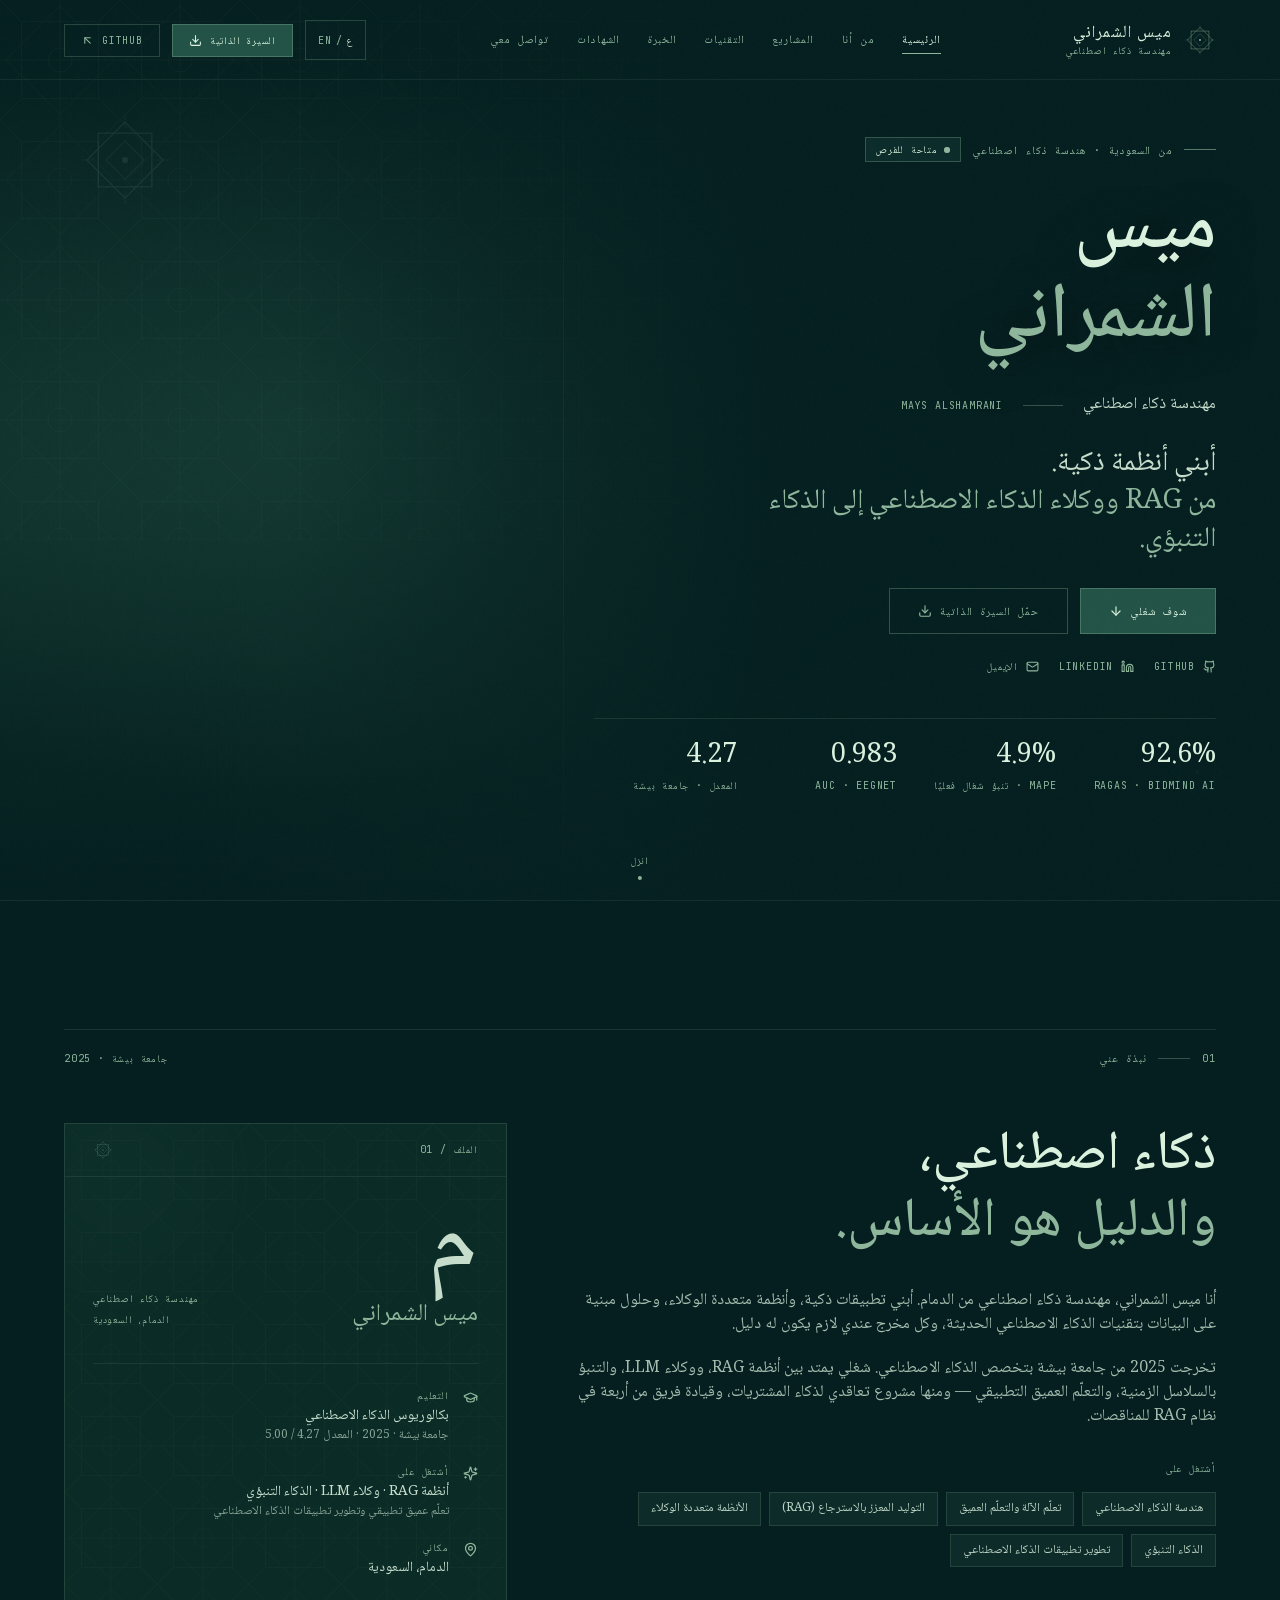
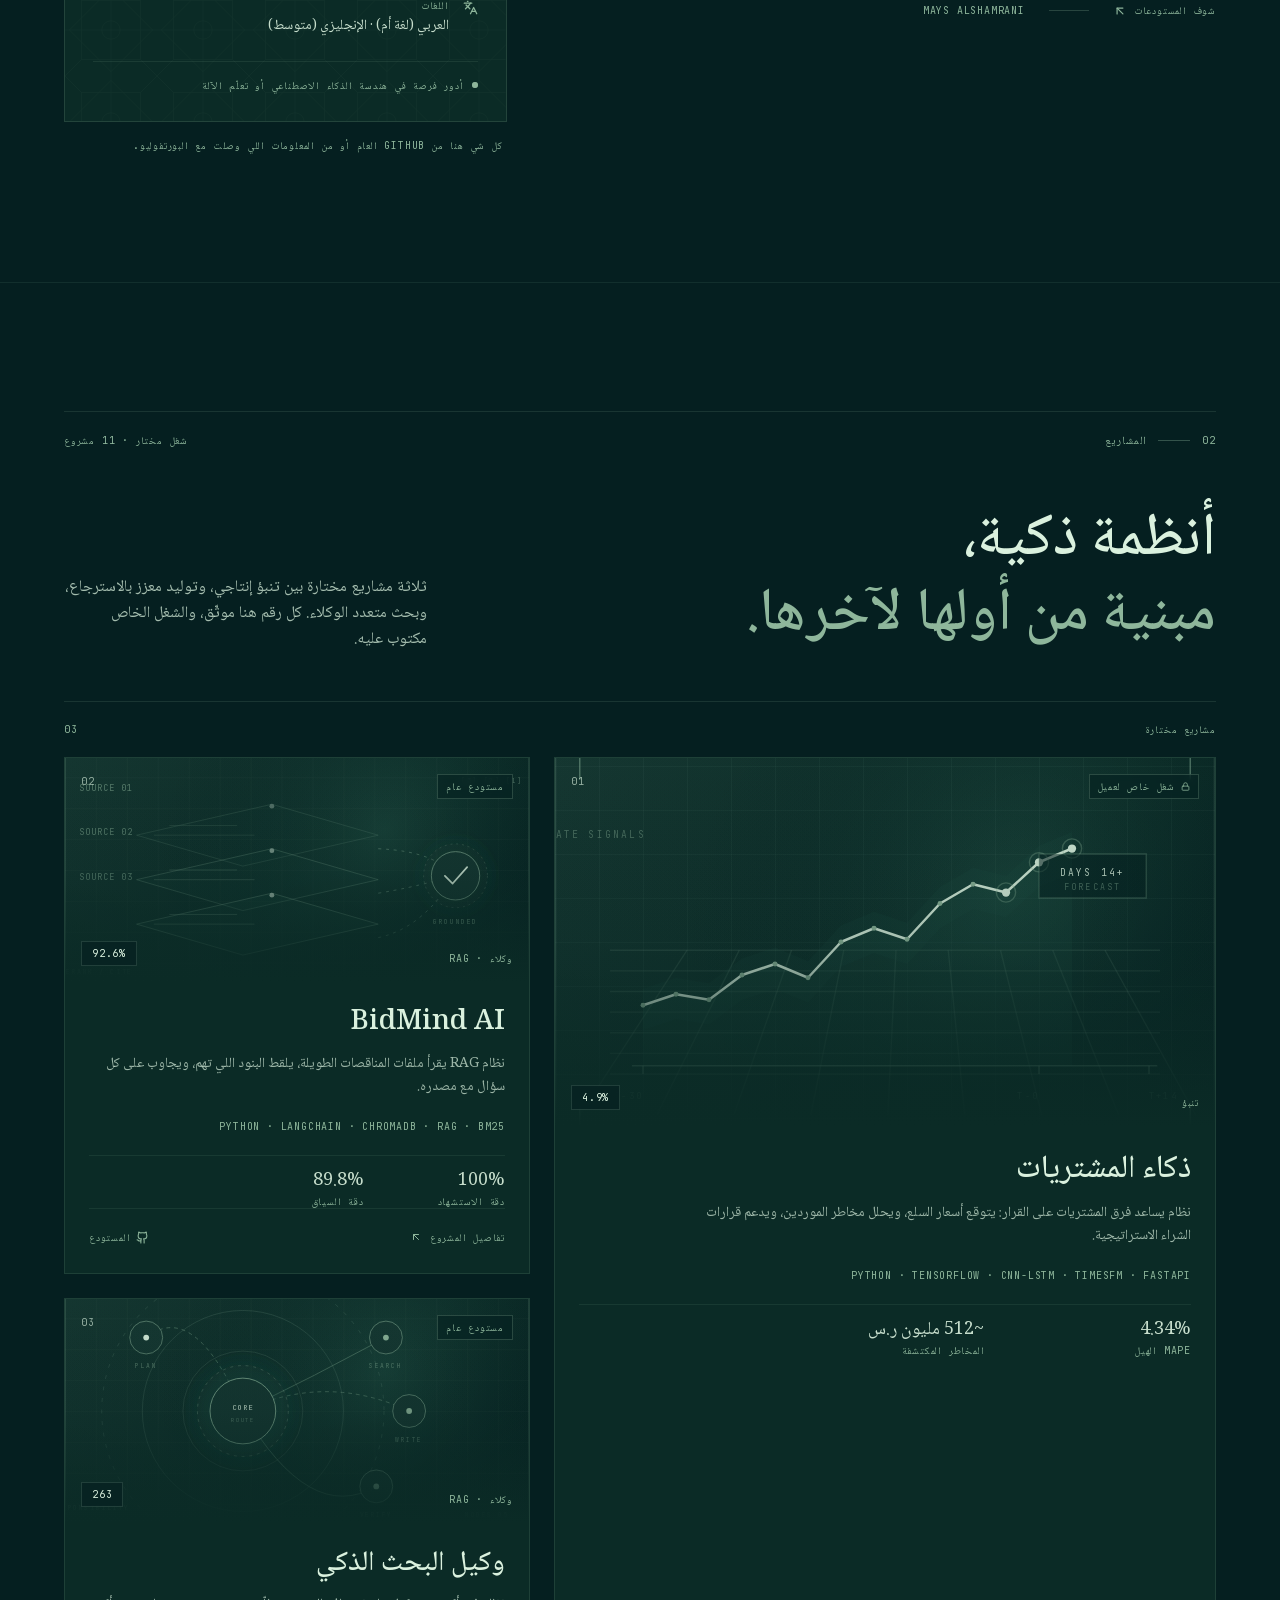
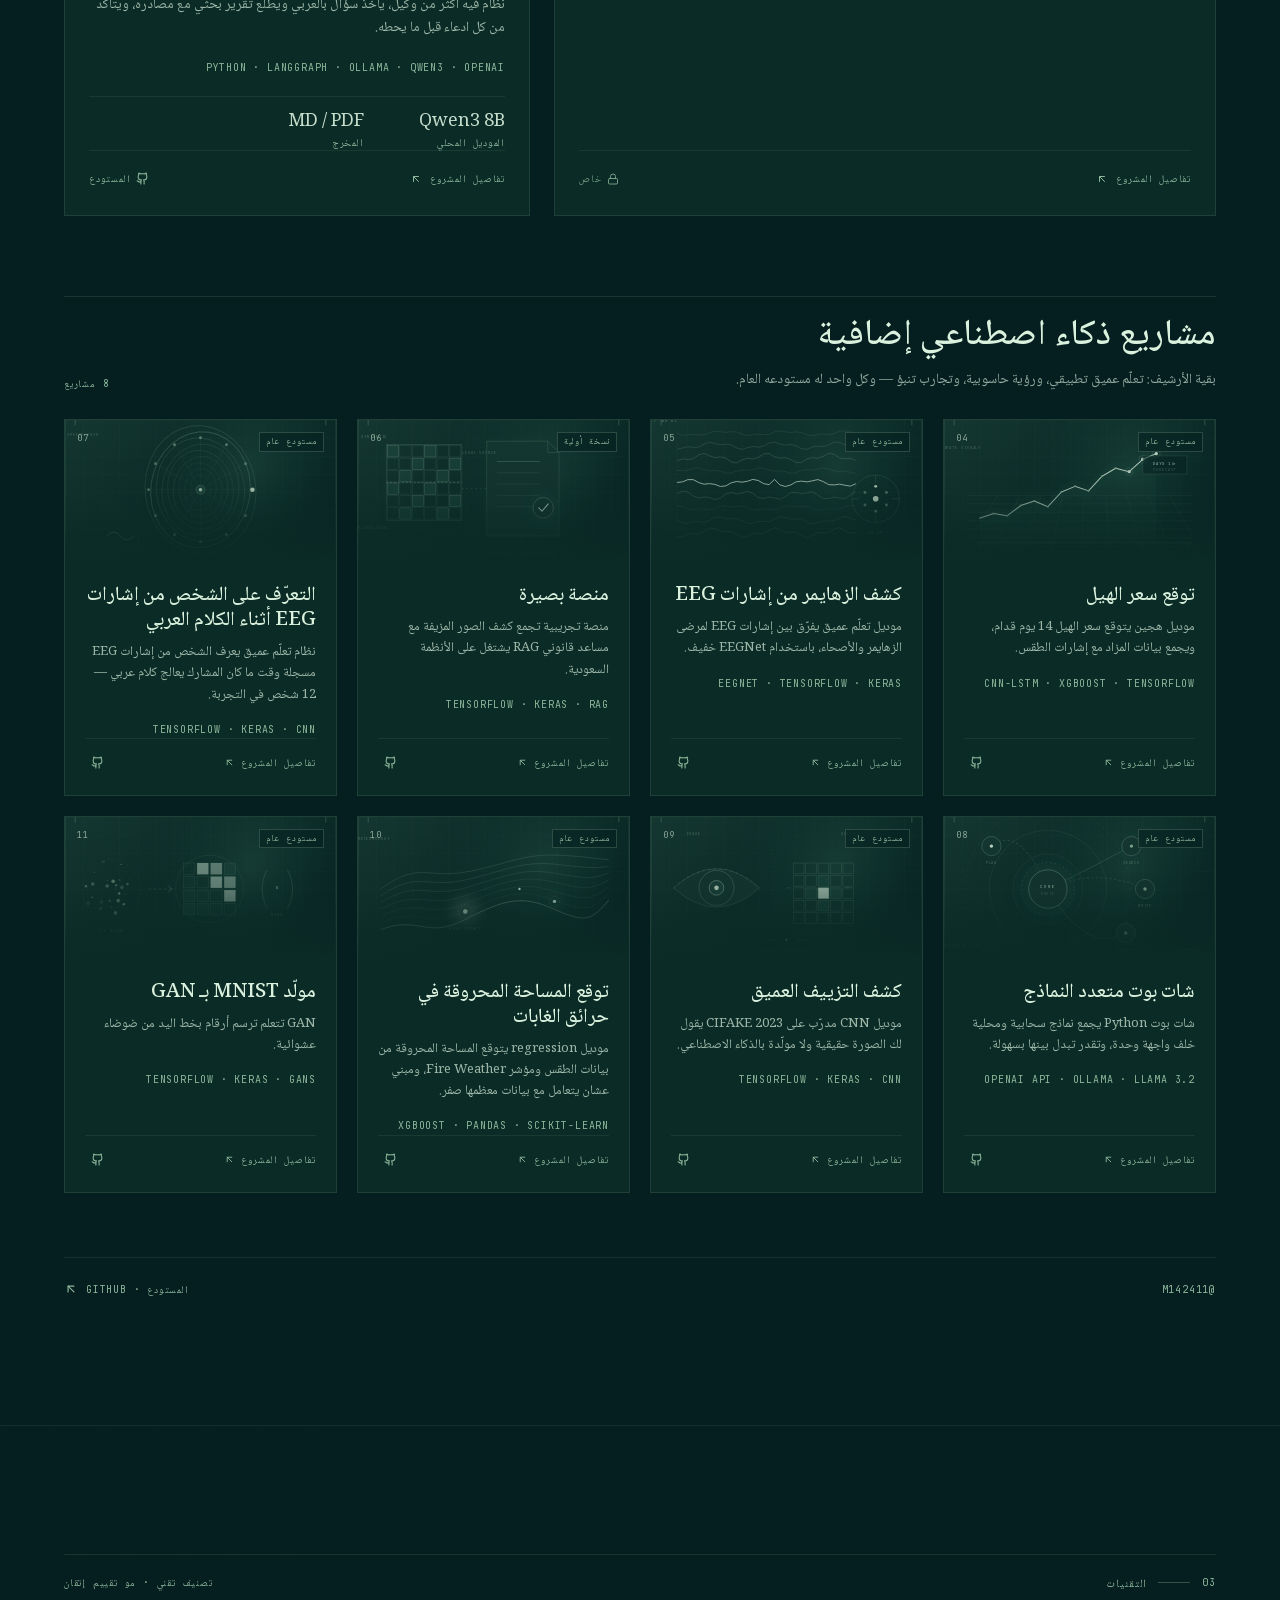
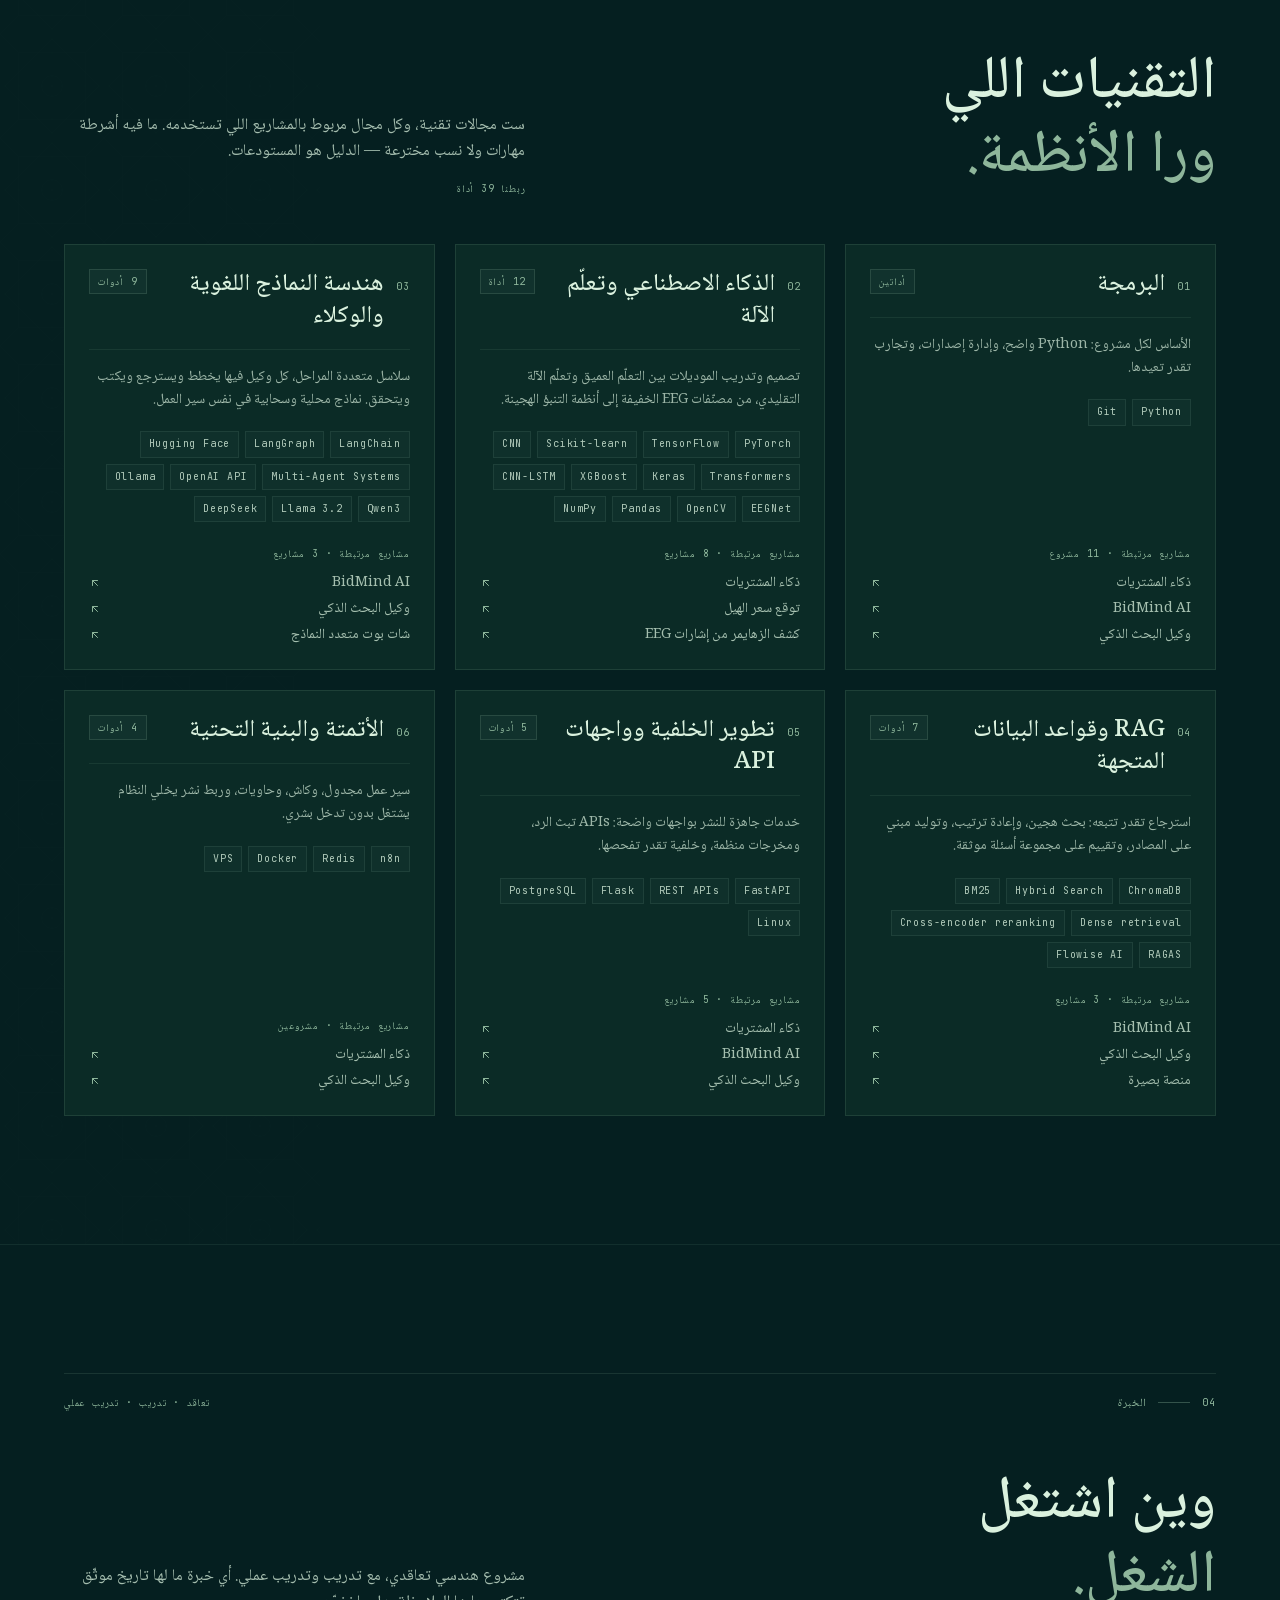
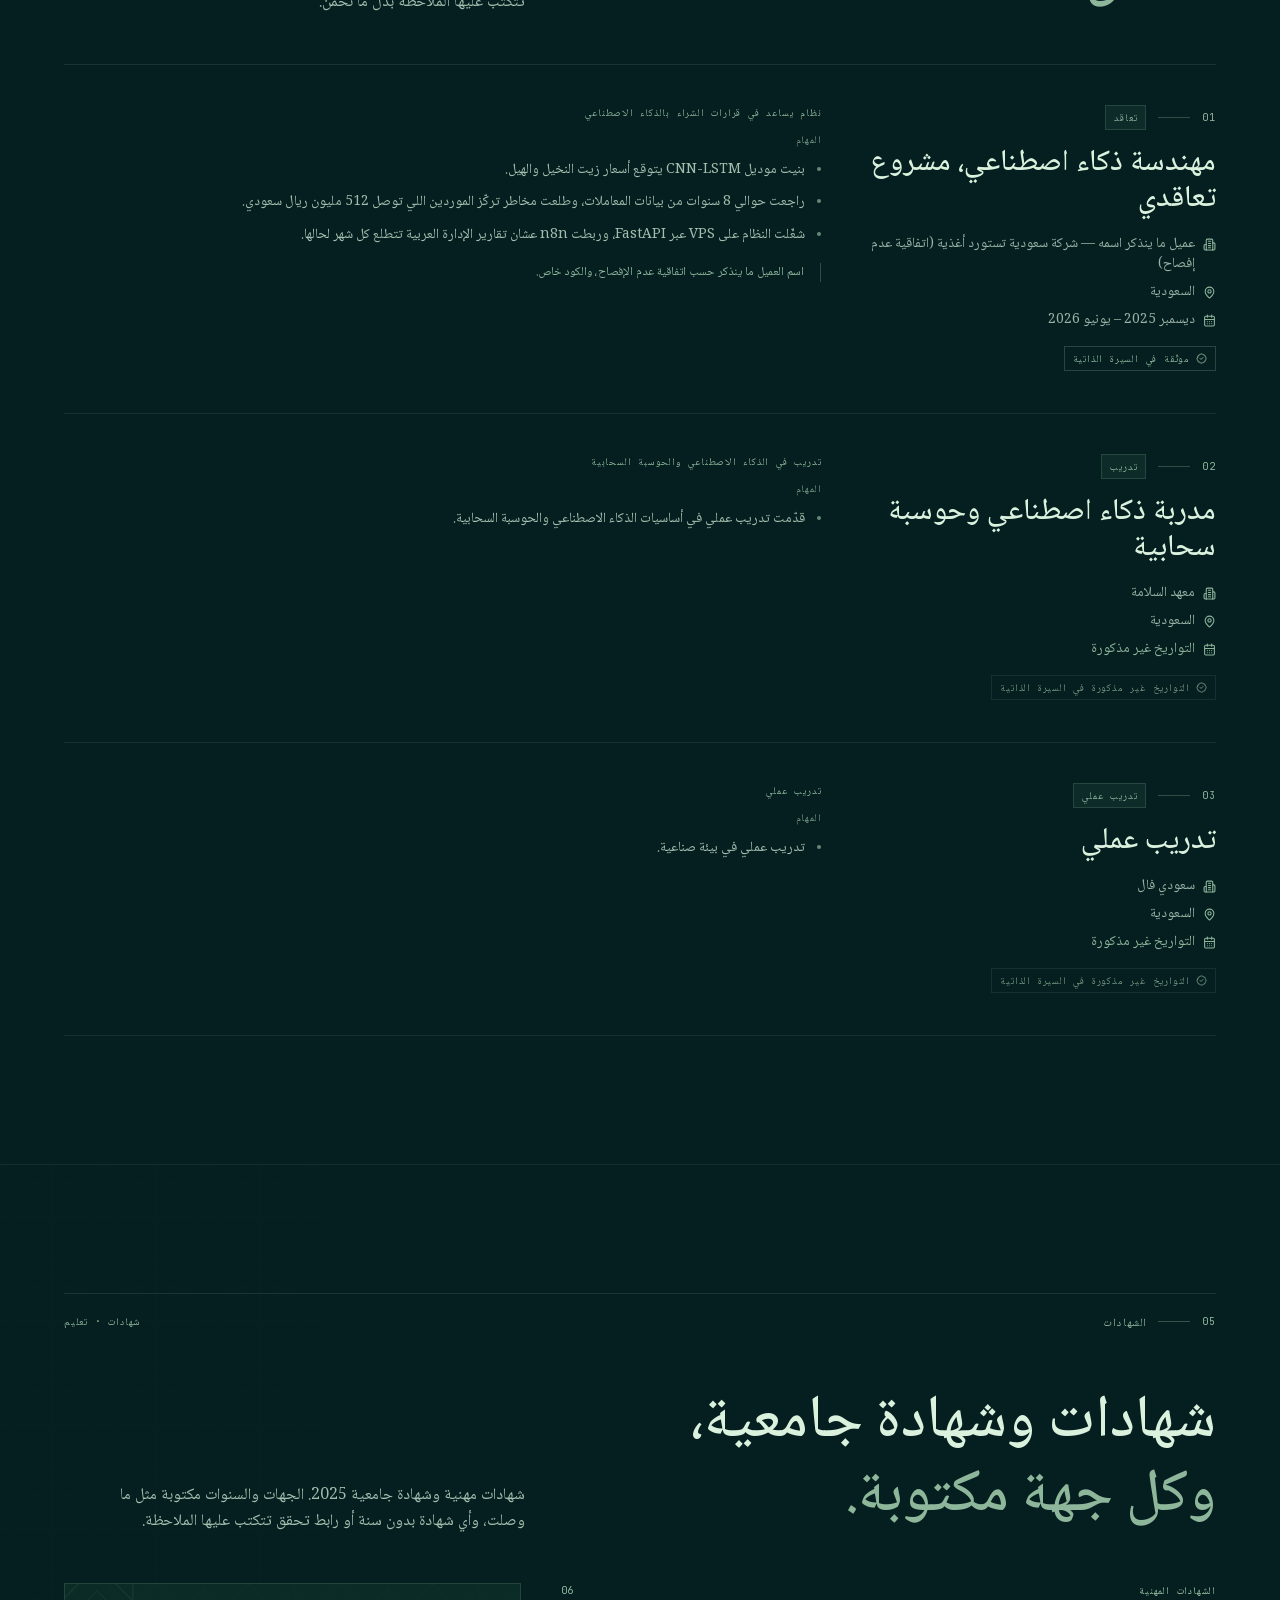
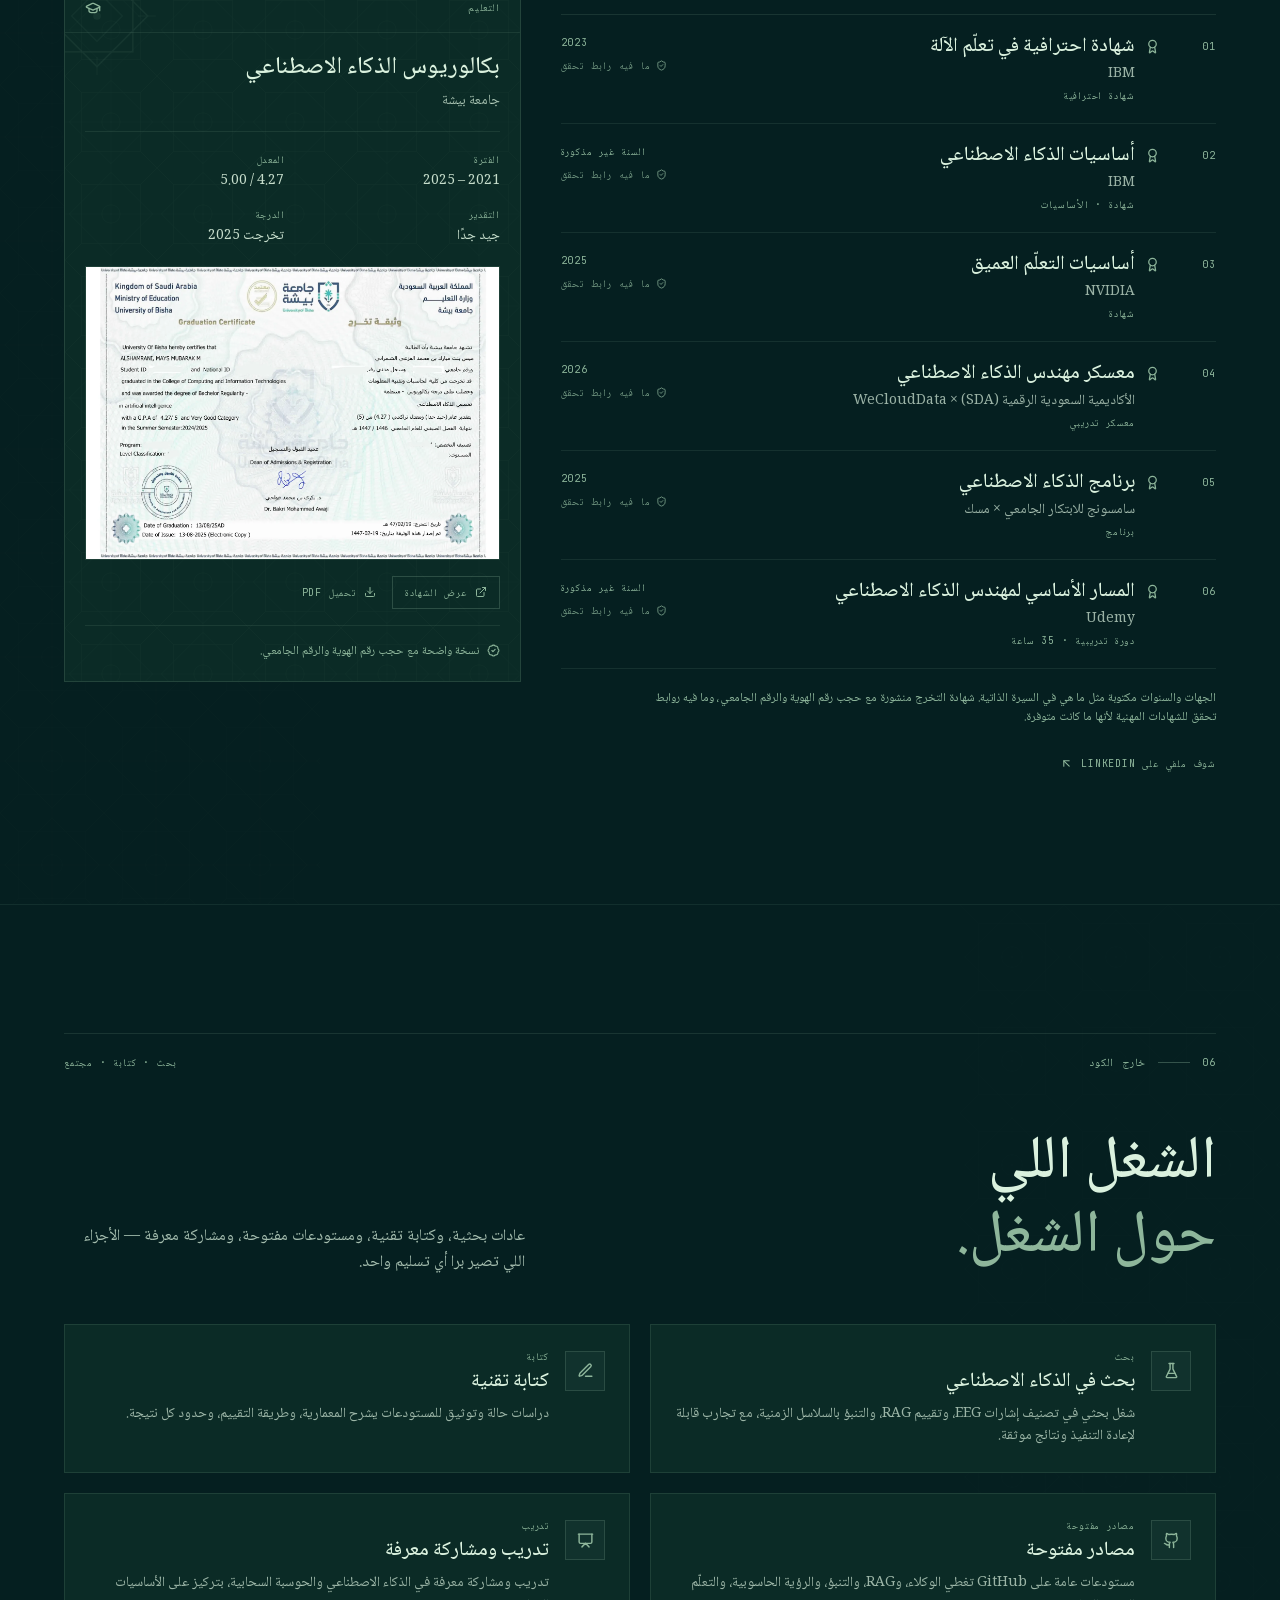
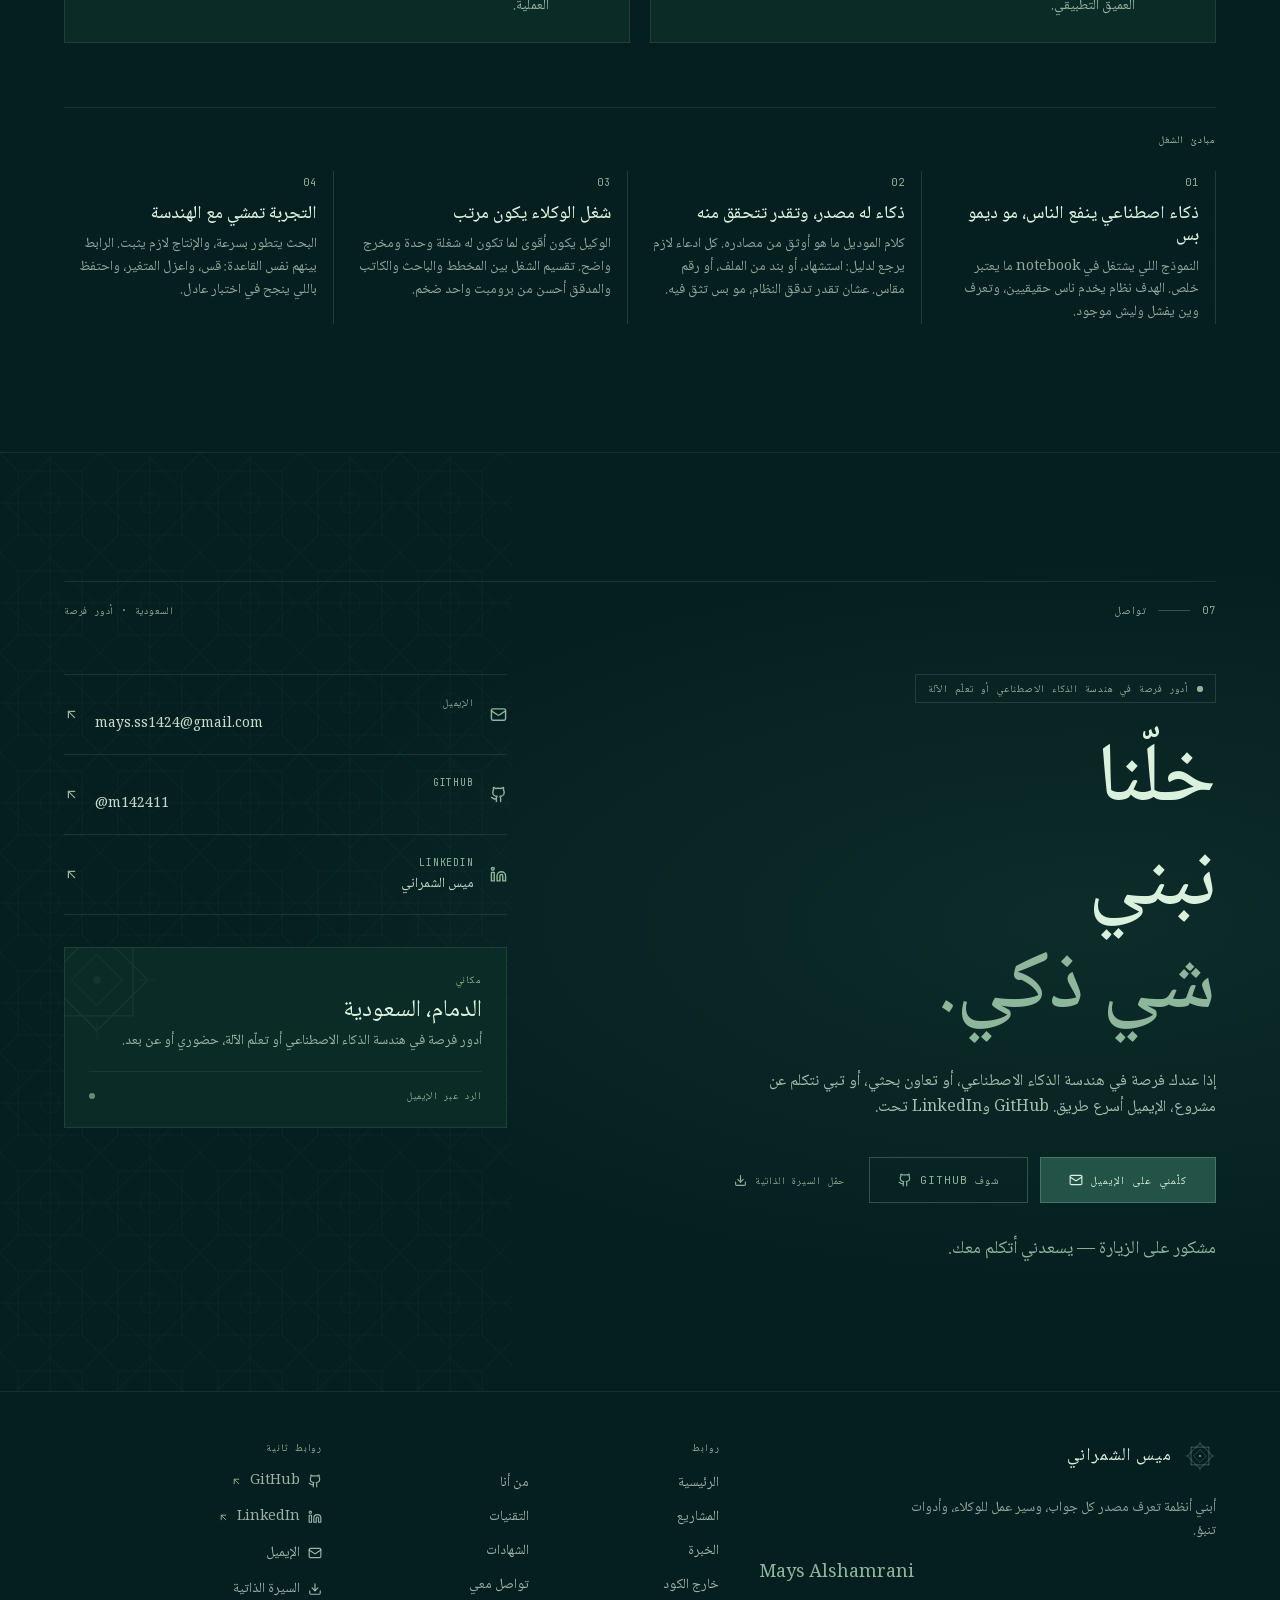
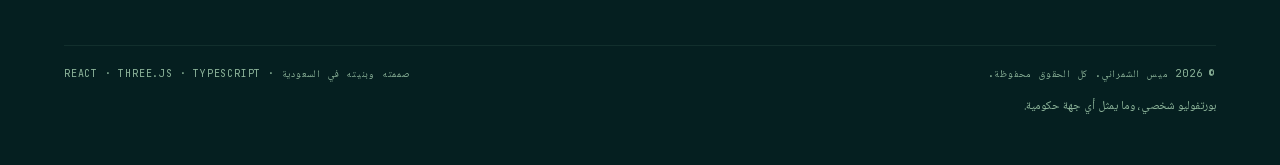
==== ar/index.html @ 4b9d4ad0 "Deploy prerendered bilingual portfolio with SEO and accessibility fixes" ====
<!doctype html>
<html lang="ar" dir="rtl">
  <head>
    <meta charset="UTF-8" />
    <meta name="viewport" content="width=device-width, initial-scale=1.0" />
    <meta name="color-scheme" content="dark" />
    <meta name="theme-color" content="#051F20" />

    <title>ميس الشمراني | مهندسة ذكاء اصطناعي</title>
    <meta
      name="description"
      content="مهندسة ذكاء اصطناعي في الدمام تبني أنظمة RAG ووكلاء LLM وأدوات تنبؤ. شوف المشاريع والدراسات والخبرة."
    />
    <meta name="author" content="ميس الشمراني" />
    <meta name="robots" content="index, follow" />

    <link rel="icon" type="image/svg+xml" href="/favicon.svg" />
    <link rel="manifest" href="/manifest.webmanifest" />
    <link rel="apple-touch-icon" href="/apple-touch-icon.png" />

    <meta property="og:type" content="website" />
    <meta property="og:site_name" content="ميس الشمراني" />
    <meta property="og:title" content="ميس الشمراني | مهندسة ذكاء اصطناعي" />
    <meta
      property="og:description"
      content="مهندسة ذكاء اصطناعي في الدمام تبني أنظمة RAG ووكلاء LLM وأدوات تنبؤ. شوف المشاريع والدراسات والخبرة."
    />
    <meta property="og:image" content="https://m142411.github.io/og-image-ar.jpg" />
    <meta property="og:image:type" content="image/jpeg" />
    <meta property="og:image:width" content="1200" />
    <meta property="og:image:height" content="630" />
    <meta
      property="og:image:alt"
      content="ميس الشمراني، مهندسة ذكاء اصطناعي — سيفان سعوديان متقاطعان ونخلة على خلفية خضراء داكنة."
    />
    <meta property="og:locale" content="ar_SA" />
    <meta property="og:locale:alternate" content="en_US" />

    <meta name="twitter:card" content="summary_large_image" />
    <meta name="twitter:title" content="ميس الشمراني | مهندسة ذكاء اصطناعي" />
    <meta
      name="twitter:description"
      content="مهندسة ذكاء اصطناعي في الدمام تبني أنظمة RAG ووكلاء LLM وأدوات تنبؤ. شوف المشاريع والدراسات والخبرة."
    />
    <meta name="twitter:image" content="https://m142411.github.io/og-image-ar.jpg" />
    <meta
      name="twitter:image:alt"
      content="ميس الشمراني، مهندسة ذكاء اصطناعي — سيفان سعوديان متقاطعان ونخلة على خلفية خضراء داكنة."
    />

    <link rel="preload" href="/fonts/noto-naskh-arabic-normal-400-arabic-b4bcd850.woff2" as="font" type="font/woff2" crossorigin />
    <link rel="preload" href="/fonts/jetbrains-mono-normal-400-latin-1cd702cd.woff2" as="font" type="font/woff2" crossorigin />
    <style data-font-faces>
/*
 * Self-hosted font subsets (Latin + Arabic) from Google Fonts.
 * Keeping the files on our origin removes a third-party connection, lets the
 * browser cache them across visits, and avoids sending visitor IPs to Google.
 */

@font-face {
  font-family: 'Cormorant Garamond';
  font-style: normal;
  font-weight: 300 700;
  font-display: swap;
  src: url('/fonts/cormorant-garamond-normal-400-latin-e99b45a2.woff2') format('woff2');
  unicode-range: U+0000-00FF, U+0131, U+0152-0153, U+02BB-02BC, U+02C6, U+02DA, U+02DC,
    U+0304, U+0308, U+0329, U+2000-206F, U+20AC, U+2122, U+2191, U+2193, U+2212, U+2215,
    U+FEFF, U+FFFD;
}

@font-face {
  font-family: 'Cormorant Garamond';
  font-style: italic;
  font-weight: 300 700;
  font-display: swap;
  src: url('/fonts/cormorant-garamond-italic-400-latin-fe99e303.woff2') format('woff2');
  unicode-range: U+0000-00FF, U+0131, U+0152-0153, U+02BB-02BC, U+02C6, U+02DA, U+02DC,
    U+0304, U+0308, U+0329, U+2000-206F, U+20AC, U+2122, U+2191, U+2193, U+2212, U+2215,
    U+FEFF, U+FFFD;
}

@font-face {
  font-family: 'Space Grotesk';
  font-style: normal;
  font-weight: 300 700;
  font-display: swap;
  src: url('/fonts/space-grotesk-normal-300-latin-a57c9413.woff2') format('woff2');
  unicode-range: U+0000-00FF, U+0131, U+0152-0153, U+02BB-02BC, U+02C6, U+02DA, U+02DC,
    U+0304, U+0308, U+0329, U+2000-206F, U+20AC, U+2122, U+2191, U+2193, U+2212, U+2215,
    U+FEFF, U+FFFD;
}

@font-face {
  font-family: 'JetBrains Mono';
  font-style: normal;
  font-weight: 400 800;
  font-display: swap;
  src: url('/fonts/jetbrains-mono-normal-400-latin-1cd702cd.woff2') format('woff2');
  unicode-range: U+0000-00FF, U+0131, U+0152-0153, U+02BB-02BC, U+02C6, U+02DA, U+02DC,
    U+0304, U+0308, U+0329, U+2000-206F, U+20AC, U+2122, U+2191, U+2193, U+2212, U+2215,
    U+FEFF, U+FFFD;
}

@font-face {
  font-family: 'Noto Naskh Arabic';
  font-style: normal;
  font-weight: 400 700;
  font-display: swap;
  src: url('/fonts/noto-naskh-arabic-normal-400-arabic-b4bcd850.woff2') format('woff2');
  unicode-range: U+0600-06FF, U+0750-077F, U+0870-0891, U+0897-08E1, U+08E3-08FF,
    U+200C-200E, U+2010-2011, U+204F, U+2E41, U+FB50-FDFF, U+FE70-FE74, U+FE76-FEFC,
    U+102E0-102FB, U+10E60-10E7E, U+10EC2-10EC7, U+10EC9-10EEE, U+10EF0-10EFF,
    U+1EE00-1EE03, U+1EE05-1EE1F, U+1EE21-1EE22, U+1EE24, U+1EE27, U+1EE29-1EE32,
    U+1EE34-1EE37, U+1EE39, U+1EE3B, U+1EE42, U+1EE47, U+1EE49, U+1EE4B, U+1EE4D-1EE4F,
    U+1EE51-1EE52, U+1EE54, U+1EE57, U+1EE59, U+1EE5B, U+1EE5D, U+1EE5F, U+1EE61-1EE62,
    U+1EE64, U+1EE67-1EE6A, U+1EE6C-1EE72, U+1EE74-1EE77, U+1EE79-1EE7C, U+1EE7E,
    U+1EE80-1EE89, U+1EE8B-1EE9B, U+1EEA1-1EEA3, U+1EEA5-1EEA9, U+1EEAB-1EEBB,
    U+1EEF0-1EEF1;
}

@font-face {
  font-family: 'Noto Naskh Arabic';
  font-style: normal;
  font-weight: 400 700;
  font-display: swap;
  src: url('/fonts/noto-naskh-arabic-normal-400-latin-3d1202eb.woff2') format('woff2');
  unicode-range: U+0000-00FF, U+0131, U+0152-0153, U+02BB-02BC, U+02C6, U+02DA, U+02DC,
    U+0304, U+0308, U+0329, U+2000-206F, U+20AC, U+2122, U+2191, U+2193, U+2212, U+2215,
    U+FEFF, U+FFFD;
}

</style>

    <script type="application/ld+json">
      {
        "@context": "https://schema.org",
        "@type": "Person",
        "@id": "https://m142411.github.io/#person",
        "name": "ميس الشمراني",
        "alternateName": "Mays Alshamrani",
        "jobTitle": "مهندسة ذكاء اصطناعي",
        "description": "مهندسة ذكاء اصطناعي تبني أنظمة ذكية تعتمد على الأدلة، ووكلاء LLM، وتطبيقات RAG، وأدوات تنبؤ بالمشتريات.",
        "email": "mailto:mays.ss1424@gmail.com",
        "url": "https://m142411.github.io/ar/",
        "sameAs": [
          "https://github.com/m142411",
          "https://www.linkedin.com/in/mays-alshamrani-885238255"
        ],
        "alumniOf": {
          "@type": "CollegeOrUniversity",
          "name": "جامعة بيشة"
        },
        "address": {
          "@type": "PostalAddress",
          "addressLocality": "الدمام",
          "addressCountry": "SA"
        },
        "knowsLanguage": ["ar", "en"],
        "knowsAbout": [
          "الذكاء الاصطناعي",
          "التوليد المعزز بالاسترجاع",
          "النماذج اللغوية الكبيرة",
          "الأنظمة متعددة الوكلاء",
          "التنبؤ بالسلاسل الزمنية",
          "التعلم العميق",
          "الرؤية الحاسوبية",
          "تحليلات المشتريات"
        ],
        "hasOccupation": {
          "@type": "Occupation",
          "name": "مهندسة ذكاء اصطناعي",
          "occupationLocation": {
            "@type": "Country",
            "name": "السعودية"
          }
        },
        "hasCredential": [
          {
            "@type": "EducationalOccupationalCredential",
            "name": "AI Engineer Bootcamp",
            "credentialCategory": "Bootcamp",
            "recognizedBy": {
              "@type": "Organization",
              "name": "Saudi Digital Academy (SDA) and WeCloudData"
            }
          },
          {
            "@type": "EducationalOccupationalCredential",
            "name": "Professional Certificate in Machine Learning",
            "credentialCategory": "Professional certificate",
            "recognizedBy": { "@type": "Organization", "name": "IBM" }
          },
          {
            "@type": "EducationalOccupationalCredential",
            "name": "AI Foundations",
            "credentialCategory": "Certificate",
            "recognizedBy": { "@type": "Organization", "name": "IBM" }
          },
          {
            "@type": "EducationalOccupationalCredential",
            "name": "Fundamentals of Deep Learning",
            "credentialCategory": "Certificate",
            "recognizedBy": { "@type": "Organization", "name": "NVIDIA" }
          },
          {
            "@type": "EducationalOccupationalCredential",
            "name": "AI Program",
            "credentialCategory": "Program",
            "recognizedBy": {
              "@type": "Organization",
              "name": "Samsung Innovation Campus and Misk"
            }
          },
          {
            "@type": "EducationalOccupationalCredential",
            "name": "AI Engineer Core Track",
            "credentialCategory": "Course",
            "recognizedBy": { "@type": "Organization", "name": "Udemy" }
          }
        ]
      }
    </script>

    <script type="application/ld+json">
      {
        "@context": "https://schema.org",
        "@graph": [
          {
            "@type": "WebSite",
            "@id": "https://m142411.github.io/#website",
            "url": "https://m142411.github.io/",
            "name": "ميس الشمراني — مهندسة ذكاء اصطناعي",
            "alternateName": "Mays Alshamrani — AI Engineer",
            "inLanguage": ["ar", "en"],
            "author": { "@id": "https://m142411.github.io/#person" }
          },
          {
            "@type": "ProfilePage",
            "@id": "https://m142411.github.io/ar/#profile",
            "url": "https://m142411.github.io/ar/",
            "name": "ميس الشمراني | مهندسة ذكاء اصطناعي",
            "inLanguage": "ar",
            "isPartOf": { "@id": "https://m142411.github.io/#website" },
            "mainEntity": { "@id": "https://m142411.github.io/#person" }
          }
        ]
      }
    </script>
    <script type="module" crossorigin src="/assets/main-h6Z5b1Ta.js"></script>
    <style data-main-css>
*,:before,:after{--tw-border-spacing-x: 0;--tw-border-spacing-y: 0;--tw-translate-x: 0;--tw-translate-y: 0;--tw-rotate: 0;--tw-skew-x: 0;--tw-skew-y: 0;--tw-scale-x: 1;--tw-scale-y: 1;--tw-pan-x: ;--tw-pan-y: ;--tw-pinch-zoom: ;--tw-scroll-snap-strictness: proximity;--tw-gradient-from-position: ;--tw-gradient-via-position: ;--tw-gradient-to-position: ;--tw-ordinal: ;--tw-slashed-zero: ;--tw-numeric-figure: ;--tw-numeric-spacing: ;--tw-numeric-fraction: ;--tw-ring-inset: ;--tw-ring-offset-width: 0px;--tw-ring-offset-color: #fff;--tw-ring-color: rgb(59 130 246 / .5);--tw-ring-offset-shadow: 0 0 #0000;--tw-ring-shadow: 0 0 #0000;--tw-shadow: 0 0 #0000;--tw-shadow-colored: 0 0 #0000;--tw-blur: ;--tw-brightness: ;--tw-contrast: ;--tw-grayscale: ;--tw-hue-rotate: ;--tw-invert: ;--tw-saturate: ;--tw-sepia: ;--tw-drop-shadow: ;--tw-backdrop-blur: ;--tw-backdrop-brightness: ;--tw-backdrop-contrast: ;--tw-backdrop-grayscale: ;--tw-backdrop-hue-rotate: ;--tw-backdrop-invert: ;--tw-backdrop-opacity: ;--tw-backdrop-saturate: ;--tw-backdrop-sepia: ;--tw-contain-size: ;--tw-contain-layout: ;--tw-contain-paint: ;--tw-contain-style: }::backdrop{--tw-border-spacing-x: 0;--tw-border-spacing-y: 0;--tw-translate-x: 0;--tw-translate-y: 0;--tw-rotate: 0;--tw-skew-x: 0;--tw-skew-y: 0;--tw-scale-x: 1;--tw-scale-y: 1;--tw-pan-x: ;--tw-pan-y: ;--tw-pinch-zoom: ;--tw-scroll-snap-strictness: proximity;--tw-gradient-from-position: ;--tw-gradient-via-position: ;--tw-gradient-to-position: ;--tw-ordinal: ;--tw-slashed-zero: ;--tw-numeric-figure: ;--tw-numeric-spacing: ;--tw-numeric-fraction: ;--tw-ring-inset: ;--tw-ring-offset-width: 0px;--tw-ring-offset-color: #fff;--tw-ring-color: rgb(59 130 246 / .5);--tw-ring-offset-shadow: 0 0 #0000;--tw-ring-shadow: 0 0 #0000;--tw-shadow: 0 0 #0000;--tw-shadow-colored: 0 0 #0000;--tw-blur: ;--tw-brightness: ;--tw-contrast: ;--tw-grayscale: ;--tw-hue-rotate: ;--tw-invert: ;--tw-saturate: ;--tw-sepia: ;--tw-drop-shadow: ;--tw-backdrop-blur: ;--tw-backdrop-brightness: ;--tw-backdrop-contrast: ;--tw-backdrop-grayscale: ;--tw-backdrop-hue-rotate: ;--tw-backdrop-invert: ;--tw-backdrop-opacity: ;--tw-backdrop-saturate: ;--tw-backdrop-sepia: ;--tw-contain-size: ;--tw-contain-layout: ;--tw-contain-paint: ;--tw-contain-style: }*,:before,:after{box-sizing:border-box;border-width:0;border-style:solid;border-color:#e5e7eb}:before,:after{--tw-content: ""}html,:host{line-height:1.5;-webkit-text-size-adjust:100%;-moz-tab-size:4;-o-tab-size:4;tab-size:4;font-family:Space Grotesk,system-ui,sans-serif;font-feature-settings:normal;font-variation-settings:normal;-webkit-tap-highlight-color:transparent}body{margin:0;line-height:inherit}hr{height:0;color:inherit;border-top-width:1px}abbr:where([title]){-webkit-text-decoration:underline dotted;text-decoration:underline dotted}h1,h2,h3,h4,h5,h6{font-size:inherit;font-weight:inherit}a{color:inherit;text-decoration:inherit}b,strong{font-weight:bolder}code,kbd,samp,pre{font-family:JetBrains Mono,monospace;font-feature-settings:normal;font-variation-settings:normal;font-size:1em}small{font-size:80%}sub,sup{font-size:75%;line-height:0;position:relative;vertical-align:baseline}sub{bottom:-.25em}sup{top:-.5em}table{text-indent:0;border-color:inherit;border-collapse:collapse}button,input,optgroup,select,textarea{font-family:inherit;font-feature-settings:inherit;font-variation-settings:inherit;font-size:100%;font-weight:inherit;line-height:inherit;letter-spacing:inherit;color:inherit;margin:0;padding:0}button,select{text-transform:none}button,input:where([type=button]),input:where([type=reset]),input:where([type=submit]){-webkit-appearance:button;background-color:transparent;background-image:none}:-moz-focusring{outline:auto}:-moz-ui-invalid{box-shadow:none}progress{vertical-align:baseline}::-webkit-inner-spin-button,::-webkit-outer-spin-button{height:auto}[type=search]{-webkit-appearance:textfield;outline-offset:-2px}::-webkit-search-decoration{-webkit-appearance:none}::-webkit-file-upload-button{-webkit-appearance:button;font:inherit}summary{display:list-item}blockquote,dl,dd,h1,h2,h3,h4,h5,h6,hr,figure,p,pre{margin:0}fieldset{margin:0;padding:0}legend{padding:0}ol,ul,menu{list-style:none;margin:0;padding:0}dialog{padding:0}textarea{resize:vertical}input::-moz-placeholder,textarea::-moz-placeholder{opacity:1;color:#9ca3af}input::placeholder,textarea::placeholder{opacity:1;color:#9ca3af}button,[role=button]{cursor:pointer}:disabled{cursor:default}img,svg,video,canvas,audio,iframe,embed,object{display:block;vertical-align:middle}img,video{max-width:100%;height:auto}[hidden]:where(:not([hidden=until-found])){display:none}:root{--forest-deep: #051f20;--forest-dark: #0b2b26;--forest-mid: #163832;--forest-emerald: #235347;--forest-sage: #8eb69b;--forest-mint: #daf1de;color-scheme:dark}html{scroll-behavior:smooth;scroll-padding-top:6rem;-webkit-text-size-adjust:100%}body{--tw-bg-opacity: 1;background-color:rgb(5 31 32 / var(--tw-bg-opacity, 1));--tw-text-opacity: 1;color:rgb(218 241 222 / var(--tw-text-opacity, 1));-webkit-font-smoothing:antialiased;-moz-osx-font-smoothing:grayscale;font-family:Space Grotesk,system-ui,sans-serif;font-feature-settings:"ss01" 1,"ss02" 1;overflow-x:hidden}h1,h2,h3,h4{font-family:Cormorant Garamond,Times New Roman,serif;font-weight:500}::-moz-selection{background-color:#235347;color:#daf1de}::selection{background-color:#235347;color:#daf1de}:focus-visible{outline:2px solid #8eb69b;outline-offset:4px}[dir=rtl] body{font-family:Noto Naskh Arabic,Space Grotesk,system-ui,sans-serif}[dir=rtl] .font-display{font-family:Noto Naskh Arabic,Cormorant Garamond,serif}[dir=rtl] h1,[dir=rtl] h2,[dir=rtl] h3,[dir=rtl] h4,[dir=rtl] p,[dir=rtl] li,[dir=rtl] a,[dir=rtl] button,[dir=rtl] dt,[dir=rtl] dd{letter-spacing:normal}[dir=rtl] .font-mono,[dir=rtl] .eyebrow{font-family:JetBrains Mono,Noto Naskh Arabic,monospace;letter-spacing:.08em}[dir=rtl] .btn-primary,[dir=rtl] .btn-ghost,[dir=rtl] .nav-link{font-family:JetBrains Mono,Noto Naskh Arabic,monospace}[dir=rtl] .italic{font-style:normal}[dir=rtl] .hero-name{font-size:clamp(3.2rem,6.1vw,6rem);line-height:1.14;letter-spacing:-.01em}[dir=rtl] h1,[dir=rtl] h2{line-height:1.24}::-webkit-scrollbar{width:10px;height:10px}::-webkit-scrollbar-track{background:#051f20}::-webkit-scrollbar-thumb{background:#235347;border:2px solid #051f20}::-webkit-scrollbar-thumb:hover{background:#235347;box-shadow:inset 0 0 0 20px #daf1de1a}.container{width:100%}@media(min-width:640px){.container{max-width:640px}}@media(min-width:768px){.container{max-width:768px}}@media(min-width:1024px){.container{max-width:1024px}}@media(min-width:1280px){.container{max-width:1280px}}@media(min-width:1536px){.container{max-width:1536px}}.container-shell{margin-left:auto;margin-right:auto;width:100%;max-width:1500px;padding-left:1.5rem;padding-right:1.5rem}@media(min-width:768px){.container-shell{padding-left:2.5rem;padding-right:2.5rem}}@media(min-width:1024px){.container-shell{padding-left:4rem;padding-right:4rem}}[dir=rtl] .eyebrow{font-family:JetBrains Mono,Noto Naskh Arabic,monospace;letter-spacing:.08em}.eyebrow{font-family:JetBrains Mono,monospace;font-size:10px;text-transform:uppercase;letter-spacing:.34em;--tw-text-opacity: 1;color:rgb(142 182 155 / var(--tw-text-opacity, 1))}@media(min-width:768px){.eyebrow{font-size:11px}}[dir=rtl] .btn-primary{font-family:JetBrains Mono,Noto Naskh Arabic,monospace;letter-spacing:.08em}.btn-primary{position:relative;display:inline-flex;align-items:center;justify-content:center;gap:.5rem;overflow:hidden;--tw-bg-opacity: 1;background-color:rgb(35 83 71 / var(--tw-bg-opacity, 1));padding:.875rem 1.75rem;font-family:JetBrains Mono,monospace;font-size:11px;text-transform:uppercase;letter-spacing:.22em;--tw-text-opacity: 1;color:rgb(218 241 222 / var(--tw-text-opacity, 1));transition-property:color,background-color,border-color,text-decoration-color,fill,stroke;transition-timing-function:cubic-bezier(.4,0,.2,1);transition-duration:.5s;border:1px solid rgba(142,182,155,.35)}.btn-primary:before{content:"";position:absolute;inset:0;background:linear-gradient(120deg,transparent 0%,rgba(218,241,222,.16) 45%,transparent 70%);transform:translate(-120%);transition:transform .9s cubic-bezier(.22,1,.36,1)}.btn-primary:hover:before{transform:translate(120%)}.btn-primary:hover{background:#235347;box-shadow:inset 0 0 0 100px #daf1de12}[dir=rtl] .btn-ghost{font-family:JetBrains Mono,Noto Naskh Arabic,monospace;letter-spacing:.08em}.btn-ghost{display:inline-flex;align-items:center;justify-content:center;gap:.5rem;padding:.875rem 1.75rem;font-family:JetBrains Mono,monospace;font-size:11px;text-transform:uppercase;letter-spacing:.22em;--tw-text-opacity: 1;color:rgb(142 182 155 / var(--tw-text-opacity, 1));transition-property:all;transition-timing-function:cubic-bezier(.4,0,.2,1);transition-duration:.5s;border:1px solid rgba(142,182,155,.32)}.btn-ghost:hover{background:#8eb69b14;color:#daf1de;border-color:#8eb69b99}.hero-atmosphere{background:radial-gradient(ellipse at 76% 48%,rgba(35,83,71,.42) 0%,transparent 55%),radial-gradient(ellipse at 18% 82%,rgba(22,56,50,.36) 0%,transparent 58%),linear-gradient(180deg,#051f20,#0b2b26 56%,#051f20)}[dir=rtl] .hero-atmosphere{background:radial-gradient(ellipse at 24% 48%,rgba(35,83,71,.42) 0%,transparent 55%),radial-gradient(ellipse at 82% 82%,rgba(22,56,50,.36) 0%,transparent 58%),linear-gradient(180deg,#051f20,#0b2b26 56%,#051f20)}.hero-veil-mobile{background:radial-gradient(ellipse at 50% 62%,#051f2033,#051f20b8 48%,#051f20f7)}.hero-veil-desktop{background:linear-gradient(to right,#051f20 0%,rgba(5,31,32,.96) 40%,rgba(5,31,32,.58) 58%,rgba(5,31,32,.08) 78%,transparent 100%)}[dir=rtl] .hero-veil-desktop{background:linear-gradient(to left,#051f20 0%,rgba(5,31,32,.96) 40%,rgba(5,31,32,.58) 58%,rgba(5,31,32,.08) 78%,transparent 100%)}.contact-atmosphere{background:radial-gradient(ellipse at 15% 50%,rgba(35,83,71,.35) 0%,transparent 55%)}[dir=rtl] .contact-atmosphere{background:radial-gradient(ellipse at 85% 50%,rgba(35,83,71,.35) 0%,transparent 55%)}.card-spotlight{position:relative}.card-spotlight:after{content:"";position:absolute;inset:0;pointer-events:none;opacity:0;transition:opacity .5s ease;background:radial-gradient(420px circle at var(--spot-x, 50%) var(--spot-y, 50%),rgba(142,182,155,.14),transparent 62%)}.card-spotlight:hover:after,.card-spotlight:focus-within:after{opacity:1}.link-line{background-image:linear-gradient(currentColor,currentColor);background-position:0 100%;background-repeat:no-repeat;background-size:0% 1px;transition:background-size .45s cubic-bezier(.22,1,.36,1)}.link-line:hover,.link-line:focus-visible{background-size:100% 1px}[dir=rtl] .link-line{background-position:100% 100%}.cover-scan{position:absolute;inset:0;pointer-events:none;overflow:hidden}.cover-scan:before{content:"";position:absolute;left:0;right:0;top:-40%;height:38%;background:linear-gradient(to bottom,transparent,rgba(218,241,222,.12),transparent);transition:transform 1.1s cubic-bezier(.22,1,.36,1)}.group:hover .cover-scan:before{transform:translateY(420%)}[dir=rtl] .nav-link{font-family:JetBrains Mono,Noto Naskh Arabic,monospace;letter-spacing:.08em}.nav-link{position:relative;padding-top:.5rem;padding-bottom:.5rem;font-family:JetBrains Mono,monospace;font-size:11px;text-transform:uppercase;letter-spacing:.2em;--tw-text-opacity: 1;color:rgb(142 182 155 / var(--tw-text-opacity, 1));transition-property:color,background-color,border-color,text-decoration-color,fill,stroke;transition-timing-function:cubic-bezier(.4,0,.2,1);transition-duration:.3s}.nav-link:hover{--tw-text-opacity: 1;color:rgb(218 241 222 / var(--tw-text-opacity, 1))}.nav-link:before{content:"";position:absolute;inset:-6px -8px}.nav-link[aria-current=true]{--tw-text-opacity: 1;color:rgb(218 241 222 / var(--tw-text-opacity, 1))}.nav-link[aria-current=true]:after{content:"";position:absolute;left:0;right:0;bottom:0;height:1px;background:#8eb69b}.sr-only{position:absolute;width:1px;height:1px;padding:0;margin:-1px;overflow:hidden;clip:rect(0,0,0,0);white-space:nowrap;border-width:0}.pointer-events-none{pointer-events:none}.visible{visibility:visible}.invisible{visibility:hidden}.static{position:static}.fixed{position:fixed}.absolute{position:absolute}.relative{position:relative}.sticky{position:sticky}.inset-0{inset:0}.inset-x-0{left:0;right:0}.inset-x-3{left:.75rem;right:.75rem}.inset-x-4{left:1rem;right:1rem}.inset-x-5{left:1.25rem;right:1.25rem}.inset-y-0{top:0;bottom:0}.-end-10{inset-inline-end:-2.5rem}.-end-8{inset-inline-end:-2rem}.-top-10{top:-2.5rem}.-top-8{top:-2rem}.bottom-0{bottom:0}.bottom-24{bottom:6rem}.bottom-4{bottom:1rem}.bottom-40{bottom:10rem}.bottom-5{bottom:1.25rem}.end-0{inset-inline-end:0px}.end-6{inset-inline-end:1.5rem}.end-7{inset-inline-end:1.75rem}.end-\[6\%\]{inset-inline-end:6%}.left-1\/2{left:50%}.start-0{inset-inline-start:0px}.start-\[4\%\]{inset-inline-start:4%}.top-0{top:0}.top-28{top:7rem}.top-3{top:.75rem}.top-4{top:1rem}.top-6{top:1.5rem}.isolate{isolation:isolate}.z-10{z-index:10}.z-20{z-index:20}.z-30{z-index:30}.z-\[100\]{z-index:100}.z-\[60\]{z-index:60}.z-\[80\]{z-index:80}.z-\[85\]{z-index:85}.-mx-1{margin-left:-.25rem;margin-right:-.25rem}.-my-1{margin-top:-.25rem;margin-bottom:-.25rem}.-my-1\.5{margin-top:-.375rem;margin-bottom:-.375rem}.mx-auto{margin-left:auto;margin-right:auto}.mb-1{margin-bottom:.25rem}.mb-10{margin-bottom:2.5rem}.mb-3{margin-bottom:.75rem}.mt-0\.5{margin-top:.125rem}.mt-1{margin-top:.25rem}.mt-1\.5{margin-top:.375rem}.mt-10{margin-top:2.5rem}.mt-12{margin-top:3rem}.mt-16{margin-top:4rem}.mt-2{margin-top:.5rem}.mt-20{margin-top:5rem}.mt-3{margin-top:.75rem}.mt-4{margin-top:1rem}.mt-5{margin-top:1.25rem}.mt-6{margin-top:1.5rem}.mt-7{margin-top:1.75rem}.mt-8{margin-top:2rem}.mt-9{margin-top:2.25rem}.mt-auto{margin-top:auto}.line-clamp-3{overflow:hidden;display:-webkit-box;-webkit-box-orient:vertical;-webkit-line-clamp:3}.block{display:block}.inline-block{display:inline-block}.flex{display:flex}.inline-flex{display:inline-flex}.grid{display:grid}.hidden{display:none}.h-1{height:.25rem}.h-1\.5{height:.375rem}.h-10{height:2.5rem}.h-16{height:4rem}.h-24{height:6rem}.h-32{height:8rem}.h-36{height:9rem}.h-48{height:12rem}.h-5{height:1.25rem}.h-52{height:13rem}.h-6{height:1.5rem}.h-60{height:15rem}.h-64{height:16rem}.h-8{height:2rem}.h-\[60vh\]{height:60vh}.h-auto{height:auto}.h-full{height:100%}.h-px{height:1px}.max-h-\[92vh\]{max-height:92vh}.min-h-6{min-height:1.5rem}.min-h-\[100svh\]{min-height:100svh}.min-h-\[60vh\]{min-height:60vh}.min-h-screen{min-height:100vh}.w-1{width:.25rem}.w-1\.5{width:.375rem}.w-1\/4{width:25%}.w-10{width:2.5rem}.w-16{width:4rem}.w-2\/5{width:40%}.w-24{width:6rem}.w-32{width:8rem}.w-48{width:12rem}.w-5{width:1.25rem}.w-6{width:1.5rem}.w-8{width:2rem}.w-auto{width:auto}.w-full{width:100%}.w-px{width:1px}.min-w-0{min-width:0px}.max-w-2xl{max-width:42rem}.max-w-3xl{max-width:48rem}.max-w-6xl{max-width:72rem}.max-w-\[1500px\]{max-width:1500px}.max-w-md{max-width:28rem}.max-w-prose{max-width:65ch}.max-w-xl{max-width:36rem}.max-w-xs{max-width:20rem}.flex-1{flex:1 1 0%}.shrink-0{flex-shrink:0}.-translate-x-1\/2{--tw-translate-x: -50%;transform:translate(var(--tw-translate-x),var(--tw-translate-y)) rotate(var(--tw-rotate)) skew(var(--tw-skew-x)) skewY(var(--tw-skew-y)) scaleX(var(--tw-scale-x)) scaleY(var(--tw-scale-y))}.transform{transform:translate(var(--tw-translate-x),var(--tw-translate-y)) rotate(var(--tw-rotate)) skew(var(--tw-skew-x)) skewY(var(--tw-skew-y)) scaleX(var(--tw-scale-x)) scaleY(var(--tw-scale-y))}@keyframes ping{75%,to{transform:scale(2);opacity:0}}.animate-ping{animation:ping 1s cubic-bezier(0,0,.2,1) infinite}.resize{resize:both}.grid-cols-1{grid-template-columns:repeat(1,minmax(0,1fr))}.grid-cols-2{grid-template-columns:repeat(2,minmax(0,1fr))}.grid-cols-3{grid-template-columns:repeat(3,minmax(0,1fr))}.flex-col{flex-direction:column}.flex-col-reverse{flex-direction:column-reverse}.flex-wrap{flex-wrap:wrap}.items-start{align-items:flex-start}.items-end{align-items:flex-end}.items-center{align-items:center}.items-baseline{align-items:baseline}.items-stretch{align-items:stretch}.justify-center{justify-content:center}.justify-between{justify-content:space-between}.gap-1{gap:.25rem}.gap-1\.5{gap:.375rem}.gap-10{gap:2.5rem}.gap-12{gap:3rem}.gap-2{gap:.5rem}.gap-2\.5{gap:.625rem}.gap-3{gap:.75rem}.gap-3\.5{gap:.875rem}.gap-4{gap:1rem}.gap-5{gap:1.25rem}.gap-6{gap:1.5rem}.gap-8{gap:2rem}.gap-x-5{-moz-column-gap:1.25rem;column-gap:1.25rem}.gap-x-6{-moz-column-gap:1.5rem;column-gap:1.5rem}.gap-y-2{row-gap:.5rem}.gap-y-2\.5{row-gap:.625rem}.gap-y-3{row-gap:.75rem}.gap-y-5{row-gap:1.25rem}.space-y-2>:not([hidden])~:not([hidden]){--tw-space-y-reverse: 0;margin-top:calc(.5rem * calc(1 - var(--tw-space-y-reverse)));margin-bottom:calc(.5rem * var(--tw-space-y-reverse))}.space-y-2\.5>:not([hidden])~:not([hidden]){--tw-space-y-reverse: 0;margin-top:calc(.625rem * calc(1 - var(--tw-space-y-reverse)));margin-bottom:calc(.625rem * var(--tw-space-y-reverse))}.space-y-3>:not([hidden])~:not([hidden]){--tw-space-y-reverse: 0;margin-top:calc(.75rem * calc(1 - var(--tw-space-y-reverse)));margin-bottom:calc(.75rem * var(--tw-space-y-reverse))}.space-y-4>:not([hidden])~:not([hidden]){--tw-space-y-reverse: 0;margin-top:calc(1rem * calc(1 - var(--tw-space-y-reverse)));margin-bottom:calc(1rem * var(--tw-space-y-reverse))}.space-y-5>:not([hidden])~:not([hidden]){--tw-space-y-reverse: 0;margin-top:calc(1.25rem * calc(1 - var(--tw-space-y-reverse)));margin-bottom:calc(1.25rem * var(--tw-space-y-reverse))}.overflow-hidden{overflow:hidden}.overflow-y-auto{overflow-y:auto}.overflow-x-hidden{overflow-x:hidden}.truncate{overflow:hidden;text-overflow:ellipsis;white-space:nowrap}.rounded-full{border-radius:9999px}.border{border-width:1px}.border-b{border-bottom-width:1px}.border-s{border-inline-start-width:1px}.border-t{border-top-width:1px}.border-forest-sage\/10{border-color:#8eb69b1a}.border-forest-sage\/12{border-color:#8eb69b1f}.border-forest-sage\/15{border-color:#8eb69b26}.border-forest-sage\/18{border-color:#8eb69b2e}.border-forest-sage\/20{border-color:#8eb69b33}.border-forest-sage\/25{border-color:#8eb69b40}.border-forest-sage\/30{border-color:#8eb69b4d}.border-forest-sage\/35{border-color:#8eb69b59}.border-forest-sage\/40{border-color:#8eb69b66}.border-transparent{border-color:transparent}.bg-forest-dark{--tw-bg-opacity: 1;background-color:rgb(11 43 38 / var(--tw-bg-opacity, 1))}.bg-forest-dark\/95{background-color:#0b2b26f2}.bg-forest-deep{--tw-bg-opacity: 1;background-color:rgb(5 31 32 / var(--tw-bg-opacity, 1))}.bg-forest-deep\/55{background-color:#051f208c}.bg-forest-deep\/60{background-color:#051f2099}.bg-forest-deep\/85{background-color:#051f20d9}.bg-forest-deep\/88{background-color:#051f20e0}.bg-forest-deep\/98{background-color:#051f20fa}.bg-forest-emerald{--tw-bg-opacity: 1;background-color:rgb(35 83 71 / var(--tw-bg-opacity, 1))}.bg-forest-emerald\/25{background-color:#23534740}.bg-forest-mid\/40{background-color:#16383266}.bg-forest-mid\/50{background-color:#16383280}.bg-forest-mid\/60{background-color:#16383299}.bg-forest-mid\/70{background-color:#163832b3}.bg-forest-sage{--tw-bg-opacity: 1;background-color:rgb(142 182 155 / var(--tw-bg-opacity, 1))}.bg-forest-sage\/10{background-color:#8eb69b1a}.bg-forest-sage\/25{background-color:#8eb69b40}.bg-forest-sage\/30{background-color:#8eb69b4d}.bg-forest-sage\/35{background-color:#8eb69b59}.bg-forest-sage\/60{background-color:#8eb69b99}.bg-forest-sage\/70{background-color:#8eb69bb3}.bg-transparent{background-color:transparent}.bg-gradient-to-b{background-image:linear-gradient(to bottom,var(--tw-gradient-stops))}.bg-gradient-to-t{background-image:linear-gradient(to top,var(--tw-gradient-stops))}.from-forest-dark{--tw-gradient-from: #0B2B26 var(--tw-gradient-from-position);--tw-gradient-to: rgb(11 43 38 / 0) var(--tw-gradient-to-position);--tw-gradient-stops: var(--tw-gradient-from), var(--tw-gradient-to)}.from-forest-sage\/30{--tw-gradient-from: rgb(142 182 155 / .3) var(--tw-gradient-from-position);--tw-gradient-to: rgb(142 182 155 / 0) var(--tw-gradient-to-position);--tw-gradient-stops: var(--tw-gradient-from), var(--tw-gradient-to)}.from-transparent{--tw-gradient-from: transparent var(--tw-gradient-from-position);--tw-gradient-to: rgb(0 0 0 / 0) var(--tw-gradient-to-position);--tw-gradient-stops: var(--tw-gradient-from), var(--tw-gradient-to)}.via-forest-dark\/10{--tw-gradient-to: rgb(11 43 38 / 0) var(--tw-gradient-to-position);--tw-gradient-stops: var(--tw-gradient-from), rgb(11 43 38 / .1) var(--tw-gradient-via-position), var(--tw-gradient-to)}.via-forest-dark\/20{--tw-gradient-to: rgb(11 43 38 / 0) var(--tw-gradient-to-position);--tw-gradient-stops: var(--tw-gradient-from), rgb(11 43 38 / .2) var(--tw-gradient-via-position), var(--tw-gradient-to)}.via-forest-sage\/20{--tw-gradient-to: rgb(142 182 155 / 0) var(--tw-gradient-to-position);--tw-gradient-stops: var(--tw-gradient-from), rgb(142 182 155 / .2) var(--tw-gradient-via-position), var(--tw-gradient-to)}.via-transparent{--tw-gradient-to: rgb(0 0 0 / 0) var(--tw-gradient-to-position);--tw-gradient-stops: var(--tw-gradient-from), transparent var(--tw-gradient-via-position), var(--tw-gradient-to)}.to-transparent{--tw-gradient-to: transparent var(--tw-gradient-to-position)}.p-0{padding:0}.p-3{padding:.75rem}.p-4{padding:1rem}.p-5{padding:1.25rem}.p-6{padding:1.5rem}.px-1{padding-left:.25rem;padding-right:.25rem}.px-1\.5{padding-left:.375rem;padding-right:.375rem}.px-2{padding-left:.5rem;padding-right:.5rem}.px-2\.5{padding-left:.625rem;padding-right:.625rem}.px-3{padding-left:.75rem;padding-right:.75rem}.px-4{padding-left:1rem;padding-right:1rem}.px-5{padding-left:1.25rem;padding-right:1.25rem}.px-6{padding-left:1.5rem;padding-right:1.5rem}.py-0\.5{padding-top:.125rem;padding-bottom:.125rem}.py-1{padding-top:.25rem;padding-bottom:.25rem}.py-1\.5{padding-top:.375rem;padding-bottom:.375rem}.py-10{padding-top:2.5rem;padding-bottom:2.5rem}.py-2{padding-top:.5rem;padding-bottom:.5rem}.py-20{padding-top:5rem;padding-bottom:5rem}.py-24{padding-top:6rem;padding-bottom:6rem}.py-3{padding-top:.75rem;padding-bottom:.75rem}.py-4{padding-top:1rem;padding-bottom:1rem}.py-5{padding-top:1.25rem;padding-bottom:1.25rem}.py-8{padding-top:2rem;padding-bottom:2rem}.pb-10{padding-bottom:2.5rem}.pb-14{padding-bottom:3.5rem}.pb-4{padding-bottom:1rem}.pb-7{padding-bottom:1.75rem}.pb-8{padding-bottom:2rem}.ps-4{padding-inline-start:1rem}.pt-2{padding-top:.5rem}.pt-28{padding-top:7rem}.pt-3{padding-top:.75rem}.pt-4{padding-top:1rem}.pt-5{padding-top:1.25rem}.pt-6{padding-top:1.5rem}.pt-7{padding-top:1.75rem}.pt-8{padding-top:2rem}.text-center{text-align:center}.text-start{text-align:start}.text-end{text-align:end}.font-arabic{font-family:Noto Naskh Arabic,serif}.font-display{font-family:Cormorant Garamond,serif}.font-mono{font-family:JetBrains Mono,monospace}.text-2xl{font-size:1.5rem;line-height:2rem}.text-3xl{font-size:1.875rem;line-height:2.25rem}.text-4xl{font-size:2.25rem;line-height:2.5rem}.text-5xl{font-size:3rem;line-height:1}.text-\[10px\]{font-size:10px}.text-\[11px\]{font-size:11px}.text-\[13px\]{font-size:13px}.text-\[15px\]{font-size:15px}.text-\[17px\]{font-size:17px}.text-\[5\.5rem\]{font-size:5.5rem}.text-\[9px\]{font-size:9px}.text-\[clamp\(3\.55rem\,7\.6vw\,7\.4rem\)\]{font-size:clamp(3.55rem,7.6vw,7.4rem)}.text-base{font-size:1rem;line-height:1.5rem}.text-lg{font-size:1.125rem;line-height:1.75rem}.text-sm{font-size:.875rem;line-height:1.25rem}.text-xl{font-size:1.25rem;line-height:1.75rem}.text-xs{font-size:.75rem;line-height:1rem}.font-medium{font-weight:500}.uppercase{text-transform:uppercase}.italic{font-style:italic}.leading-\[0\.75\]{line-height:.75}.leading-\[0\.86\]{line-height:.86}.leading-\[0\.98\]{line-height:.98}.leading-\[1\.02\]{line-height:1.02}.leading-\[1\.04\]{line-height:1.04}.leading-\[1\.05\]{line-height:1.05}.leading-\[1\.35\]{line-height:1.35}.leading-\[1\.85\]{line-height:1.85}.leading-none{line-height:1}.leading-relaxed{line-height:1.625}.leading-snug{line-height:1.375}.leading-tight{line-height:1.25}.tracking-\[-0\.02em\]{letter-spacing:-.02em}.tracking-\[-0\.035em\]{letter-spacing:-.035em}.tracking-\[0\.05em\]{letter-spacing:.05em}.tracking-\[0\.06em\]{letter-spacing:.06em}.tracking-\[0\.12em\]{letter-spacing:.12em}.tracking-\[0\.14em\]{letter-spacing:.14em}.tracking-\[0\.16em\]{letter-spacing:.16em}.tracking-\[0\.18em\]{letter-spacing:.18em}.tracking-\[0\.1em\]{letter-spacing:.1em}.tracking-\[0\.22em\]{letter-spacing:.22em}.tracking-\[0\.24em\]{letter-spacing:.24em}.tracking-\[0\.26em\]{letter-spacing:.26em}.tracking-\[0\.28em\]{letter-spacing:.28em}.tracking-\[0\.2em\]{letter-spacing:.2em}.tracking-\[0\.32em\]{letter-spacing:.32em}.tracking-\[0\.34em\]{letter-spacing:.34em}.tracking-\[0\.3em\]{letter-spacing:.3em}.tracking-\[0\.42em\]{letter-spacing:.42em}.text-forest-mint{--tw-text-opacity: 1;color:rgb(218 241 222 / var(--tw-text-opacity, 1))}.text-forest-mint\/50{color:#daf1de80}.text-forest-mint\/60{color:#daf1de99}.text-forest-mint\/65{color:#daf1dea6}.text-forest-mint\/70{color:#daf1deb3}.text-forest-mint\/75{color:#daf1debf}.text-forest-mint\/80{color:#daf1decc}.text-forest-mint\/85{color:#daf1ded9}.text-forest-mint\/90{color:#daf1dee6}.text-forest-sage{--tw-text-opacity: 1;color:rgb(142 182 155 / var(--tw-text-opacity, 1))}.text-forest-sage\/80{color:#8eb69bcc}.opacity-30{opacity:.3}.opacity-35{opacity:.35}.opacity-40{opacity:.4}.opacity-50{opacity:.5}.opacity-55{opacity:.55}.opacity-60{opacity:.6}.opacity-70{opacity:.7}.opacity-\[0\.028\]{opacity:.028}.opacity-\[0\.05\]{opacity:.05}.opacity-\[0\.08\]{opacity:.08}.opacity-\[0\.12\]{opacity:.12}.opacity-\[0\.1\]{opacity:.1}.opacity-\[0\.55\]{opacity:.55}.mix-blend-overlay{mix-blend-mode:overlay}.blur{--tw-blur: blur(8px);filter:var(--tw-blur) var(--tw-brightness) var(--tw-contrast) var(--tw-grayscale) var(--tw-hue-rotate) var(--tw-invert) var(--tw-saturate) var(--tw-sepia) var(--tw-drop-shadow)}.blur-3xl{--tw-blur: blur(64px);filter:var(--tw-blur) var(--tw-brightness) var(--tw-contrast) var(--tw-grayscale) var(--tw-hue-rotate) var(--tw-invert) var(--tw-saturate) var(--tw-sepia) var(--tw-drop-shadow)}.filter{filter:var(--tw-blur) var(--tw-brightness) var(--tw-contrast) var(--tw-grayscale) var(--tw-hue-rotate) var(--tw-invert) var(--tw-saturate) var(--tw-sepia) var(--tw-drop-shadow)}.backdrop-blur-md{--tw-backdrop-blur: blur(12px);-webkit-backdrop-filter:var(--tw-backdrop-blur) var(--tw-backdrop-brightness) var(--tw-backdrop-contrast) var(--tw-backdrop-grayscale) var(--tw-backdrop-hue-rotate) var(--tw-backdrop-invert) var(--tw-backdrop-opacity) var(--tw-backdrop-saturate) var(--tw-backdrop-sepia);backdrop-filter:var(--tw-backdrop-blur) var(--tw-backdrop-brightness) var(--tw-backdrop-contrast) var(--tw-backdrop-grayscale) var(--tw-backdrop-hue-rotate) var(--tw-backdrop-invert) var(--tw-backdrop-opacity) var(--tw-backdrop-saturate) var(--tw-backdrop-sepia)}.backdrop-blur-sm{--tw-backdrop-blur: blur(4px);-webkit-backdrop-filter:var(--tw-backdrop-blur) var(--tw-backdrop-brightness) var(--tw-backdrop-contrast) var(--tw-backdrop-grayscale) var(--tw-backdrop-hue-rotate) var(--tw-backdrop-invert) var(--tw-backdrop-opacity) var(--tw-backdrop-saturate) var(--tw-backdrop-sepia);backdrop-filter:var(--tw-backdrop-blur) var(--tw-backdrop-brightness) var(--tw-backdrop-contrast) var(--tw-backdrop-grayscale) var(--tw-backdrop-hue-rotate) var(--tw-backdrop-invert) var(--tw-backdrop-opacity) var(--tw-backdrop-saturate) var(--tw-backdrop-sepia)}.backdrop-blur-xl{--tw-backdrop-blur: blur(24px);-webkit-backdrop-filter:var(--tw-backdrop-blur) var(--tw-backdrop-brightness) var(--tw-backdrop-contrast) var(--tw-backdrop-grayscale) var(--tw-backdrop-hue-rotate) var(--tw-backdrop-invert) var(--tw-backdrop-opacity) var(--tw-backdrop-saturate) var(--tw-backdrop-sepia);backdrop-filter:var(--tw-backdrop-blur) var(--tw-backdrop-brightness) var(--tw-backdrop-contrast) var(--tw-backdrop-grayscale) var(--tw-backdrop-hue-rotate) var(--tw-backdrop-invert) var(--tw-backdrop-opacity) var(--tw-backdrop-saturate) var(--tw-backdrop-sepia)}.transition{transition-property:color,background-color,border-color,text-decoration-color,fill,stroke,opacity,box-shadow,transform,filter,backdrop-filter;transition-timing-function:cubic-bezier(.4,0,.2,1);transition-duration:.15s}.transition-\[transform\,border-color\,box-shadow\]{transition-property:transform,border-color,box-shadow;transition-timing-function:cubic-bezier(.4,0,.2,1);transition-duration:.15s}.transition-all{transition-property:all;transition-timing-function:cubic-bezier(.4,0,.2,1);transition-duration:.15s}.transition-colors{transition-property:color,background-color,border-color,text-decoration-color,fill,stroke;transition-timing-function:cubic-bezier(.4,0,.2,1);transition-duration:.15s}.transition-transform{transition-property:transform;transition-timing-function:cubic-bezier(.4,0,.2,1);transition-duration:.15s}.duration-300{transition-duration:.3s}.duration-500{transition-duration:.5s}.duration-700{transition-duration:.7s}.duration-\[900ms\]{transition-duration:.9s}.ease-out{transition-timing-function:cubic-bezier(0,0,.2,1)}.text-balance{text-wrap:balance}.text-pretty{text-wrap:pretty}.font-arabic{font-family:Noto Naskh Arabic,Cormorant Garamond,serif}.font-arabic-system{font-family:Geeza Pro,Noto Naskh Arabic,Segoe UI,Tahoma,serif}.grain-overlay{background-image:url("data:image/svg+xml,%3Csvg viewBox='0 0 200 200' xmlns='http://www.w3.org/2000/svg'%3E%3Cfilter id='n'%3E%3CfeTurbulence type='fractalNoise' baseFrequency='0.85' numOctaves='3' stitchTiles='stitch'/%3E%3C/filter%3E%3Crect width='100%25' height='100%25' filter='url(%23n)' opacity='0.55'/%3E%3C/svg%3E")}.text-shadow-deep{text-shadow:0 2px 40px rgba(5,31,32,.8)}.\[writing-mode\:vertical-rl\]{writing-mode:vertical-rl}@keyframes rise{0%{opacity:0;transform:translateY(26px)}to{opacity:1;transform:translateY(0)}}@keyframes fade{0%{opacity:0}to{opacity:1}}@keyframes line-in{0%{transform:scaleX(0)}to{transform:scaleX(1)}}@keyframes cue{0%,to{transform:translateY(0);opacity:.35}50%{transform:translateY(9px);opacity:1}}@keyframes detail-in{0%{opacity:0;transform:translateY(28px) scale(.985)}to{opacity:1;transform:translateY(0) scale(1)}}@keyframes backdrop-in{0%{opacity:0}to{opacity:1}}@keyframes slow-spin{to{transform:rotate(360deg)}}.anim-rise{animation:rise .9s cubic-bezier(.22,1,.36,1) both}.anim-fade{animation:fade 1.2s ease both}.anim-line{animation:line-in 1s .2s cubic-bezier(.22,1,.36,1) both;transform-origin:left}.anim-cue{animation:cue 2.4s ease-in-out infinite}.anim-detail{animation:detail-in .55s cubic-bezier(.22,1,.36,1) both}.anim-backdrop{animation:backdrop-in .35s ease both}[dir=rtl] .anim-line{transform-origin:right}@media(prefers-reduced-motion:reduce){*,*:before,*:after{animation-duration:.001ms!important;animation-iteration-count:1!important;transition-duration:.001ms!important;scroll-behavior:auto!important}.anim-rise,.anim-fade,.anim-line,.anim-detail,.anim-backdrop{opacity:1!important;transform:none!important}}@page{margin:14mm}@media print{html,body{background:#fff!important;color:#111!important}header,footer,.grain-overlay,#home canvas,.no-print{display:none!important}main section{padding:1.25rem 0!important;border-color:#d4d4d4!important;opacity:1!important;-moz-column-break-inside:auto;break-inside:auto}#home{min-height:auto!important;background:#fff!important}#home .container-shell{min-height:auto!important;padding:1rem 0 1.5rem!important}#home>div:not(.container-shell){display:none!important}h1,h2,h3,h4,p,li,dd,dt,span{color:#111!important}a{color:#111!important;text-decoration:underline}a[href^=http]:after{content:" (" attr(href) ")";font-size:8pt;color:#555!important;word-break:break-all}.btn-primary,.btn-ghost{background:transparent!important;border:1px solid #999!important;color:#111!important;box-shadow:none!important}article,.card-spotlight,figure{-moz-column-break-inside:avoid;break-inside:avoid;box-shadow:none!important}img{max-height:80vh}}[dir=rtl] .focus\:font-mono:focus{font-family:JetBrains Mono,Noto Naskh Arabic,monospace;letter-spacing:.08em}.hover\:border-forest-sage\/35:hover{border-color:#8eb69b59}.hover\:border-forest-sage\/40:hover{border-color:#8eb69b66}.hover\:border-forest-sage\/50:hover{border-color:#8eb69b80}.hover\:border-forest-sage\/55:hover{border-color:#8eb69b8c}.hover\:border-forest-sage\/60:hover{border-color:#8eb69b99}.hover\:bg-forest-emerald\/25:hover{background-color:#23534740}.hover\:bg-forest-mid\/40:hover{background-color:#16383266}.hover\:bg-forest-mid\/50:hover{background-color:#16383280}.hover\:bg-forest-sage\/20:hover{background-color:#8eb69b33}.hover\:bg-forest-sage\/8:hover{background-color:#8eb69b14}.hover\:text-forest-mint:hover{--tw-text-opacity: 1;color:rgb(218 241 222 / var(--tw-text-opacity, 1))}.hover\:shadow-\[0_30px_80px_-40px_rgba\(0\,0\,0\,0\.9\)\]:hover{--tw-shadow: 0 30px 80px -40px rgba(0,0,0,.9);--tw-shadow-colored: 0 30px 80px -40px var(--tw-shadow-color);box-shadow:var(--tw-ring-offset-shadow, 0 0 #0000),var(--tw-ring-shadow, 0 0 #0000),var(--tw-shadow)}.focus\:not-sr-only:focus{position:static;width:auto;height:auto;padding:0;margin:0;overflow:visible;clip:auto;white-space:normal}.focus\:fixed:focus{position:fixed}.focus\:start-4:focus{inset-inline-start:1rem}.focus\:top-4:focus{top:1rem}.focus\:z-\[120\]:focus{z-index:120}.focus\:bg-forest-emerald:focus{--tw-bg-opacity: 1;background-color:rgb(35 83 71 / var(--tw-bg-opacity, 1))}.focus\:px-4:focus{padding-left:1rem;padding-right:1rem}.focus\:py-2:focus{padding-top:.5rem;padding-bottom:.5rem}.focus\:font-mono:focus{font-family:JetBrains Mono,monospace}.focus\:text-xs:focus{font-size:.75rem;line-height:1rem}.focus\:uppercase:focus{text-transform:uppercase}.focus\:tracking-widest:focus{letter-spacing:.1em}.focus\:text-forest-mint:focus{--tw-text-opacity: 1;color:rgb(218 241 222 / var(--tw-text-opacity, 1))}.group\/btn:hover .group-hover\/btn\:-translate-y-0\.5{--tw-translate-y: -.125rem;transform:translate(var(--tw-translate-x),var(--tw-translate-y)) rotate(var(--tw-rotate)) skew(var(--tw-skew-x)) skewY(var(--tw-skew-y)) scaleX(var(--tw-scale-x)) scaleY(var(--tw-scale-y))}.group\/btn:hover .group-hover\/btn\:translate-x-0\.5{--tw-translate-x: .125rem;transform:translate(var(--tw-translate-x),var(--tw-translate-y)) rotate(var(--tw-rotate)) skew(var(--tw-skew-x)) skewY(var(--tw-skew-y)) scaleX(var(--tw-scale-x)) scaleY(var(--tw-scale-y))}.group\/link:hover .group-hover\/link\:-translate-y-0\.5{--tw-translate-y: -.125rem;transform:translate(var(--tw-translate-x),var(--tw-translate-y)) rotate(var(--tw-rotate)) skew(var(--tw-skew-x)) skewY(var(--tw-skew-y)) scaleX(var(--tw-scale-x)) scaleY(var(--tw-scale-y))}.group\/link:hover .group-hover\/link\:translate-x-0\.5{--tw-translate-x: .125rem;transform:translate(var(--tw-translate-x),var(--tw-translate-y)) rotate(var(--tw-rotate)) skew(var(--tw-skew-x)) skewY(var(--tw-skew-y)) scaleX(var(--tw-scale-x)) scaleY(var(--tw-scale-y))}.group:hover .group-hover\:-translate-y-0\.5{--tw-translate-y: -.125rem;transform:translate(var(--tw-translate-x),var(--tw-translate-y)) rotate(var(--tw-rotate)) skew(var(--tw-skew-x)) skewY(var(--tw-skew-y)) scaleX(var(--tw-scale-x)) scaleY(var(--tw-scale-y))}.group:hover .group-hover\:translate-x-0\.5{--tw-translate-x: .125rem;transform:translate(var(--tw-translate-x),var(--tw-translate-y)) rotate(var(--tw-rotate)) skew(var(--tw-skew-x)) skewY(var(--tw-skew-y)) scaleX(var(--tw-scale-x)) scaleY(var(--tw-scale-y))}.group:hover .group-hover\:translate-x-1{--tw-translate-x: .25rem;transform:translate(var(--tw-translate-x),var(--tw-translate-y)) rotate(var(--tw-rotate)) skew(var(--tw-skew-x)) skewY(var(--tw-skew-y)) scaleX(var(--tw-scale-x)) scaleY(var(--tw-scale-y))}.group:hover .group-hover\:translate-y-0\.5{--tw-translate-y: .125rem;transform:translate(var(--tw-translate-x),var(--tw-translate-y)) rotate(var(--tw-rotate)) skew(var(--tw-skew-x)) skewY(var(--tw-skew-y)) scaleX(var(--tw-scale-x)) scaleY(var(--tw-scale-y))}.group:hover .group-hover\:rotate-90{--tw-rotate: 90deg;transform:translate(var(--tw-translate-x),var(--tw-translate-y)) rotate(var(--tw-rotate)) skew(var(--tw-skew-x)) skewY(var(--tw-skew-y)) scaleX(var(--tw-scale-x)) scaleY(var(--tw-scale-y))}.group:hover .group-hover\:scale-\[1\.02\]{--tw-scale-x: 1.02;--tw-scale-y: 1.02;transform:translate(var(--tw-translate-x),var(--tw-translate-y)) rotate(var(--tw-rotate)) skew(var(--tw-skew-x)) skewY(var(--tw-skew-y)) scaleX(var(--tw-scale-x)) scaleY(var(--tw-scale-y))}.group:hover .group-hover\:scale-\[1\.04\]{--tw-scale-x: 1.04;--tw-scale-y: 1.04;transform:translate(var(--tw-translate-x),var(--tw-translate-y)) rotate(var(--tw-rotate)) skew(var(--tw-skew-x)) skewY(var(--tw-skew-y)) scaleX(var(--tw-scale-x)) scaleY(var(--tw-scale-y))}.group\/link:hover .group-hover\/link\:text-forest-mint,.group:hover .group-hover\:text-forest-mint{--tw-text-opacity: 1;color:rgb(218 241 222 / var(--tw-text-opacity, 1))}.group:hover .group-hover\:text-forest-sage{--tw-text-opacity: 1;color:rgb(142 182 155 / var(--tw-text-opacity, 1))}@media(min-width:640px){.sm\:col-span-1{grid-column:span 1 / span 1}.sm\:col-span-3{grid-column:span 3 / span 3}.sm\:col-span-8{grid-column:span 8 / span 8}.sm\:block{display:block}.sm\:grid-cols-12{grid-template-columns:repeat(12,minmax(0,1fr))}.sm\:grid-cols-2{grid-template-columns:repeat(2,minmax(0,1fr))}.sm\:grid-cols-4{grid-template-columns:repeat(4,minmax(0,1fr))}.sm\:flex-row{flex-direction:row}.sm\:flex-wrap{flex-wrap:wrap}.sm\:items-start{align-items:flex-start}.sm\:items-end{align-items:flex-end}.sm\:items-center{align-items:center}.sm\:justify-between{justify-content:space-between}.sm\:gap-3{gap:.75rem}.sm\:gap-4{gap:1rem}.sm\:gap-x-4{-moz-column-gap:1rem;column-gap:1rem}.sm\:px-3{padding-left:.75rem;padding-right:.75rem}.sm\:pt-1{padding-top:.25rem}}@media(min-width:768px){.md\:col-span-3{grid-column:span 3 / span 3}.md\:col-span-4{grid-column:span 4 / span 4}.md\:col-span-5{grid-column:span 5 / span 5}.md\:col-span-8{grid-column:span 8 / span 8}.md\:mb-14{margin-bottom:3.5rem}.md\:flex{display:flex}.md\:h-72{height:18rem}.md\:h-auto{height:auto}.md\:max-h-\[92vh\]{max-height:92vh}.md\:grid-cols-12{grid-template-columns:repeat(12,minmax(0,1fr))}.md\:grid-cols-2{grid-template-columns:repeat(2,minmax(0,1fr))}.md\:gap-8{gap:2rem}.md\:border{border-width:1px}.md\:p-5{padding:1.25rem}.md\:p-6{padding:1.5rem}.md\:px-10{padding-left:2.5rem;padding-right:2.5rem}.md\:px-7{padding-left:1.75rem;padding-right:1.75rem}.md\:px-8{padding-left:2rem;padding-right:2rem}.md\:py-10{padding-top:2.5rem;padding-bottom:2.5rem}.md\:py-12{padding-top:3rem;padding-bottom:3rem}.md\:py-32{padding-top:8rem;padding-bottom:8rem}.md\:pb-24{padding-bottom:6rem}.md\:pt-32{padding-top:8rem}.md\:pt-9{padding-top:2.25rem}.md\:text-2xl{font-size:1.5rem;line-height:2rem}.md\:text-3xl{font-size:1.875rem;line-height:2.25rem}.md\:text-4xl{font-size:2.25rem;line-height:2.5rem}.md\:text-5xl{font-size:3rem;line-height:1}.md\:text-6xl{font-size:3.75rem;line-height:1}.md\:text-\[1\.75rem\]{font-size:1.75rem}.md\:text-\[1\.7rem\]{font-size:1.7rem}.md\:text-\[11px\]{font-size:11px}.md\:text-\[2rem\]{font-size:2rem}.md\:text-\[3\.4rem\]{font-size:3.4rem}.md\:text-\[5\.2rem\]{font-size:5.2rem}.md\:text-\[6\.5rem\]{font-size:6.5rem}.md\:text-base{font-size:1rem;line-height:1.5rem}.md\:text-xs{font-size:.75rem;line-height:1rem}}@media(min-width:1024px){.lg\:end-\[44\%\]{inset-inline-end:44%}.lg\:start-\[42\%\]{inset-inline-start:42%}.lg\:col-span-4{grid-column:span 4 / span 4}.lg\:col-span-5{grid-column:span 5 / span 5}.lg\:col-span-7{grid-column:span 7 / span 7}.lg\:col-span-8{grid-column:span 8 / span 8}.lg\:row-span-2{grid-row:span 2 / span 2}.lg\:block{display:block}.lg\:flex{display:flex}.lg\:inline-flex{display:inline-flex}.lg\:hidden{display:none}.lg\:h-56{height:14rem}.lg\:h-80{height:20rem}.lg\:h-\[23rem\]{height:23rem}.lg\:max-w-\[58\%\]{max-width:58%}.lg\:grid-cols-12{grid-template-columns:repeat(12,minmax(0,1fr))}.lg\:grid-cols-3{grid-template-columns:repeat(3,minmax(0,1fr))}.lg\:grid-cols-4{grid-template-columns:repeat(4,minmax(0,1fr))}.lg\:items-end{align-items:flex-end}.lg\:gap-10{gap:2.5rem}.lg\:gap-16{gap:4rem}.lg\:gap-6{gap:1.5rem}.lg\:border-e{border-inline-end-width:1px}.lg\:border-forest-sage\/12{border-color:#8eb69b1f}.lg\:px-10{padding-left:2.5rem;padding-right:2.5rem}.lg\:px-8{padding-left:2rem;padding-right:2rem}.lg\:opacity-100{opacity:1}}@media(min-width:1280px){.xl\:block{display:block}.xl\:inline-flex{display:inline-flex}.xl\:max-w-\[54\%\]{max-width:54%}.xl\:grid-cols-3{grid-template-columns:repeat(3,minmax(0,1fr))}.xl\:grid-cols-4{grid-template-columns:repeat(4,minmax(0,1fr))}.xl\:gap-7{gap:1.75rem}.xl\:px-16{padding-left:4rem;padding-right:4rem}}.rtl\:hidden:where([dir=rtl],[dir=rtl] *){display:none}.rtl\:-scale-x-100:where([dir=rtl],[dir=rtl] *){--tw-scale-x: -1;transform:translate(var(--tw-translate-x),var(--tw-translate-y)) rotate(var(--tw-rotate)) skew(var(--tw-skew-x)) skewY(var(--tw-skew-y)) scaleX(var(--tw-scale-x)) scaleY(var(--tw-scale-y))}

</style>
      <link rel="canonical" href="https://m142411.github.io/ar/" />
    <link rel="alternate" hreflang="en" href="https://m142411.github.io/" />
    <link rel="alternate" hreflang="ar" href="https://m142411.github.io/ar/" />
    <link rel="alternate" hreflang="x-default" href="https://m142411.github.io/" />
    <meta property="og:url" content="https://m142411.github.io/ar/" />
  </head>
  <body>
    <noscript>
      <p style="margin:0;padding:0.75rem 1.5rem;background:#0b2b26;color:#daf1de;font-family:monospace;font-size:11px;line-height:1.6;text-align:center">
        JavaScript غير مفعّل. كل محتوى البورتفوليو وروابطه متاحة، لكن المشهد ثلاثي الأبعاد ونوافذ
        دراسات الحالة التفاعلية تحتاج JavaScript.
      </p>
    </noscript>
    <div id="root"><div class="relative min-h-screen overflow-x-hidden bg-forest-deep text-forest-mint"><a href="#main" class="sr-only focus:not-sr-only focus:fixed focus:start-4 focus:top-4 focus:z-[120] focus:bg-forest-emerald focus:px-4 focus:py-2 focus:font-mono focus:text-xs focus:uppercase focus:tracking-widest focus:text-forest-mint">انتقل للمحتوى</a><header class="fixed inset-x-0 top-0 z-[80] transition-all duration-500 border-b border-transparent bg-transparent py-5"><nav class="mx-auto flex w-full max-w-[1500px] items-center justify-between gap-4 px-6 md:px-10 lg:px-8 xl:px-16" aria-label="القائمة الرئيسية"><a href="#home" class="group flex items-center gap-3"><svg class="h-8 w-8 text-forest-sage transition-transform duration-700 group-hover:rotate-90" viewBox="0 0 100 100" fill="none" aria-hidden="true" focusable="false"><g stroke="#8EB69B" stroke-width="1.2"><rect x="22" y="22" width="56" height="56" fill="none" fill-opacity="0.08"></rect><rect x="22" y="22" width="56" height="56" transform="rotate(45 50 50)" fill="none" fill-opacity="0.08"></rect><rect x="36" y="36" width="28" height="28" transform="rotate(45 50 50)" opacity="0.65"></rect><circle cx="50" cy="50" r="3" fill="#8EB69B" stroke="none"></circle><path d="M50 4 V18 M50 82 V96 M4 50 H18 M82 50 H96" opacity="0.5"></path></g></svg><span class="flex flex-col leading-none"><span class="font-display text-[17px] tracking-[0.06em] text-forest-mint">ميس الشمراني</span><span class="mt-1 hidden font-mono text-[10px] uppercase tracking-[0.3em] text-forest-sage sm:block">مهندسة ذكاء اصطناعي</span></span><span class="sr-only"> — <!-- -->الرئيسية</span></a><ul class="hidden items-center gap-4 lg:flex xl:gap-7"><li><a href="#home" class="nav-link" aria-current="true">الرئيسية</a></li><li><a href="#about" class="nav-link">من أنا</a></li><li><a href="#work" class="nav-link">المشاريع</a></li><li><a href="#expertise" class="nav-link">التقنيات</a></li><li><a href="#experience" class="nav-link">الخبرة</a></li><li><a href="#credentials" class="nav-link">الشهادات</a></li><li><a href="#contact" class="nav-link">تواصل معي</a></li></ul><div class="flex items-center gap-2 sm:gap-3"><a href="/" hrefLang="en" class="inline-flex h-10 items-center gap-1.5 border border-forest-sage/25 px-2.5 font-mono text-[10px] uppercase tracking-[0.12em] text-forest-sage transition-colors duration-300 hover:border-forest-sage/55 hover:text-forest-mint sm:px-3" title="اللغة"><span dir="ltr" class="inline-flex items-center gap-1"><span class="text-forest-sage">EN</span><span class="text-forest-sage" aria-hidden="true">/</span><span lang="ar" class="text-forest-mint">ع</span></span><span class="sr-only">— <!-- -->حوّل للإنجليزي</span></a><a href="/mays-alshamrani-cv.pdf" download="" aria-label="حمّل السيرة الذاتية" class="hidden items-center gap-2 border border-forest-sage/35 bg-forest-emerald px-4 py-2 font-mono text-[10px] uppercase tracking-[0.2em] text-forest-mint transition-colors duration-300 hover:bg-forest-sage/20 lg:inline-flex">السيرة الذاتية<svg xmlns="http://www.w3.org/2000/svg" width="13" height="13" viewBox="0 0 24 24" fill="none" stroke="currentColor" stroke-width="2" stroke-linecap="round" stroke-linejoin="round" class="lucide lucide-download" aria-hidden="true"><path d="M21 15v4a2 2 0 0 1-2 2H5a2 2 0 0 1-2-2v-4"></path><polyline points="7 10 12 15 17 10"></polyline><line x1="12" x2="12" y1="15" y2="3"></line></svg></a><a href="https://github.com/m142411" target="_blank" rel="noopener noreferrer" class="hidden items-center gap-2 border border-forest-sage/25 px-4 py-2 font-mono text-[10px] uppercase tracking-[0.2em] text-forest-sage transition-colors duration-300 hover:border-forest-sage/60 hover:bg-forest-sage/8 hover:text-forest-mint xl:inline-flex">GitHub<svg xmlns="http://www.w3.org/2000/svg" width="13" height="13" viewBox="0 0 24 24" fill="none" stroke="currentColor" stroke-width="2" stroke-linecap="round" stroke-linejoin="round" class="lucide lucide-arrow-up-right rtl:-scale-x-100" aria-hidden="true"><path d="M7 7h10v10"></path><path d="M7 17 17 7"></path></svg></a><button type="button" class="inline-flex h-10 w-10 items-center justify-center text-forest-mint lg:hidden" aria-label="افتح القائمة" aria-expanded="false" aria-controls="mobile-navigation"><svg xmlns="http://www.w3.org/2000/svg" width="22" height="22" viewBox="0 0 24 24" fill="none" stroke="currentColor" stroke-width="2" stroke-linecap="round" stroke-linejoin="round" class="lucide lucide-menu" aria-hidden="true"><line x1="4" x2="20" y1="12" y2="12"></line><line x1="4" x2="20" y1="6" y2="6"></line><line x1="4" x2="20" y1="18" y2="18"></line></svg></button></div></nav><div class="pointer-events-none absolute inset-x-0 bottom-0 h-px bg-forest-sage/10" aria-hidden="true"><div class="h-px bg-forest-sage/70" style="transform:scaleX(0);transform-origin:right;transition:transform 120ms linear"></div></div></header><main id="main"><section id="home" class="relative min-h-[100svh] overflow-hidden bg-forest-deep" aria-label="مقدمة"><div class="hero-atmosphere pointer-events-none absolute inset-0" aria-hidden="true"></div><div class="pointer-events-none absolute inset-x-0 top-0 h-[60vh] opacity-[0.05]" aria-hidden="true"><svg class="h-full w-full" width="100%" height="100%" style="opacity:1" aria-hidden="true" focusable="false" preserveAspectRatio="xMidYMid slice"><defs><pattern id="pattern-R8b" width="120" height="120" patternUnits="userSpaceOnUse"><g fill="none" stroke="#8EB69B" stroke-width="0.8"><rect x="21.599999999999998" y="21.599999999999998" width="76.8" height="76.8"></rect><rect x="21.599999999999998" y="21.599999999999998" width="76.8" height="76.8" transform="rotate(45 60 60)"></rect><circle cx="60" cy="60" r="12"></circle><path d="M60 0 V120 M0 60 H120"></path><path d="M0 0 L21.599999999999998 21.599999999999998 M120 0 L98.39999999999999 21.599999999999998 M0 120 L21.599999999999998 98.39999999999999 M120 120 L98.39999999999999 98.39999999999999"></path></g></pattern></defs><rect width="100%" height="100%" fill="url(#pattern-R8b)"></rect></svg></div><div class="pointer-events-none absolute inset-y-0 end-0 w-px bg-gradient-to-b from-transparent via-forest-sage/20 to-transparent lg:end-[44%]" aria-hidden="true"></div><div class="pointer-events-none absolute inset-0 z-10 opacity-55 lg:start-[42%] lg:opacity-100" aria-hidden="true"></div><div class="hero-veil-mobile pointer-events-none absolute inset-0 z-20 lg:hidden" aria-hidden="true"></div><div class="hero-veil-desktop pointer-events-none absolute inset-0 z-20 hidden lg:block" aria-hidden="true"></div><div class="container-shell relative z-30 flex min-h-[100svh] flex-col justify-center pb-14 pt-28 md:pb-24 md:pt-32"><div class="max-w-3xl lg:max-w-[58%] xl:max-w-[54%]"><div class="anim-fade flex flex-wrap items-center gap-3" style="animation-delay:0.05s"><span class="h-px w-8 bg-forest-sage/60" aria-hidden="true"></span><p class="eyebrow">من السعودية · هندسة ذكاء اصطناعي</p><span class="inline-flex items-center gap-1.5 border border-forest-sage/30 bg-forest-emerald/25 px-2.5 py-1 font-mono text-[10px] uppercase tracking-[0.16em] text-forest-mint backdrop-blur-sm"><span class="relative flex h-1.5 w-1.5" aria-hidden="true"><span class="absolute inline-flex h-full w-full animate-ping rounded-full bg-forest-sage opacity-60"></span><span class="relative inline-flex h-1.5 w-1.5 rounded-full bg-forest-sage"></span></span>متاحة للفرص</span></div><h1 aria-label="ميس الشمراني" class="hero-name anim-rise mt-6 font-display text-[clamp(3.55rem,7.6vw,7.4rem)] font-medium leading-[0.86] tracking-[-0.035em] text-forest-mint text-shadow-deep" style="animation-delay:0.14s"><span class="block">ميس</span><span class="block italic text-forest-sage">الشمراني</span></h1><div class="anim-fade mt-7 flex flex-wrap items-center gap-x-5 gap-y-3" style="animation-delay:0.3s"><p class="font-arabic text-base leading-relaxed text-forest-mint/90">مهندسة ذكاء اصطناعي</p><span class="hidden h-px w-10 bg-forest-sage/35 sm:block" aria-hidden="true"></span><p class="font-mono text-[10px] uppercase tracking-[0.3em] text-forest-sage" dir="ltr" lang="en">Mays Alshamrani</p></div><p class="anim-rise mt-7 max-w-md font-display text-2xl leading-[1.35] text-forest-mint/90 md:text-[1.75rem]" style="animation-delay:0.42s">أبني أنظمة ذكية.<br/><span class="italic text-forest-sage">من RAG ووكلاء الذكاء الاصطناعي إلى الذكاء التنبؤي.</span></p><div class="anim-rise mt-7 flex flex-col items-stretch gap-3 sm:flex-row sm:flex-wrap sm:items-center" style="animation-delay:0.5s"><a href="#work" class="btn-primary group"><span class="relative z-10">شوف شغلي</span><svg xmlns="http://www.w3.org/2000/svg" width="14" height="14" viewBox="0 0 24 24" fill="none" stroke="currentColor" stroke-width="2" stroke-linecap="round" stroke-linejoin="round" class="lucide lucide-arrow-down relative z-10 transition-transform duration-300 group-hover:translate-y-0.5" aria-hidden="true"><path d="M12 5v14"></path><path d="m19 12-7 7-7-7"></path></svg></a><a href="/mays-alshamrani-cv.pdf" download="" class="btn-ghost group">حمّل السيرة الذاتية<svg xmlns="http://www.w3.org/2000/svg" width="14" height="14" viewBox="0 0 24 24" fill="none" stroke="currentColor" stroke-width="2" stroke-linecap="round" stroke-linejoin="round" class="lucide lucide-download transition-transform duration-300 group-hover:translate-y-0.5" aria-hidden="true"><path d="M21 15v4a2 2 0 0 1-2 2H5a2 2 0 0 1-2-2v-4"></path><polyline points="7 10 12 15 17 10"></polyline><line x1="12" x2="12" y1="15" y2="3"></line></svg></a></div><div class="anim-fade mt-5 flex flex-wrap items-center gap-x-5 gap-y-2" style="animation-delay:0.58s"><a href="https://github.com/m142411" target="_blank" rel="noopener noreferrer" class="group inline-flex min-h-6 items-center gap-2 py-1 font-mono text-[10px] uppercase tracking-[0.18em] text-forest-sage transition-colors hover:text-forest-mint"><svg xmlns="http://www.w3.org/2000/svg" width="13" height="13" viewBox="0 0 24 24" fill="none" stroke="currentColor" stroke-width="2" stroke-linecap="round" stroke-linejoin="round" class="lucide lucide-github" aria-hidden="true"><path d="M15 22v-4a4.8 4.8 0 0 0-1-3.5c3 0 6-2 6-5.5.08-1.25-.27-2.48-1-3.5.28-1.15.28-2.35 0-3.5 0 0-1 0-3 1.5-2.64-.5-5.36-.5-8 0C6 2 5 2 5 2c-.3 1.15-.3 2.35 0 3.5A5.403 5.403 0 0 0 4 9c0 3.5 3 5.5 6 5.5-.39.49-.68 1.05-.85 1.65-.17.6-.22 1.23-.15 1.85v4"></path><path d="M9 18c-4.51 2-5-2-7-2"></path></svg><span class="link-line">GitHub</span></a><a href="https://www.linkedin.com/in/mays-alshamrani-885238255" target="_blank" rel="noopener noreferrer" class="group inline-flex min-h-6 items-center gap-2 py-1 font-mono text-[10px] uppercase tracking-[0.18em] text-forest-sage transition-colors hover:text-forest-mint"><svg xmlns="http://www.w3.org/2000/svg" width="13" height="13" viewBox="0 0 24 24" fill="none" stroke="currentColor" stroke-width="2" stroke-linecap="round" stroke-linejoin="round" class="lucide lucide-linkedin" aria-hidden="true"><path d="M16 8a6 6 0 0 1 6 6v7h-4v-7a2 2 0 0 0-2-2 2 2 0 0 0-2 2v7h-4v-7a6 6 0 0 1 6-6z"></path><rect width="4" height="12" x="2" y="9"></rect><circle cx="4" cy="4" r="2"></circle></svg><span class="link-line">LinkedIn</span></a><a href="mailto:mays.ss1424@gmail.com" class="group inline-flex min-h-6 items-center gap-2 py-1 font-mono text-[10px] uppercase tracking-[0.18em] text-forest-sage transition-colors hover:text-forest-mint"><svg xmlns="http://www.w3.org/2000/svg" width="13" height="13" viewBox="0 0 24 24" fill="none" stroke="currentColor" stroke-width="2" stroke-linecap="round" stroke-linejoin="round" class="lucide lucide-mail" aria-hidden="true"><rect width="20" height="16" x="2" y="4" rx="2"></rect><path d="m22 7-8.97 5.7a1.94 1.94 0 0 1-2.06 0L2 7"></path></svg><span class="link-line">الإيميل</span></a></div><dl class="anim-fade mt-10 grid max-w-2xl grid-cols-2 gap-x-6 gap-y-5 border-t border-forest-sage/15 pt-6 sm:grid-cols-4 sm:gap-x-4" style="animation-delay:0.68s"><div class="flex flex-col-reverse"><dt class="mt-2 font-mono text-[10px] uppercase leading-relaxed tracking-[0.14em] text-forest-sage">RAGAS · BidMind AI</dt><dd class="font-display text-2xl leading-none text-forest-mint md:text-[1.7rem]">92.6%</dd></div><div class="flex flex-col-reverse"><dt class="mt-2 font-mono text-[10px] uppercase leading-relaxed tracking-[0.14em] text-forest-sage">MAPE · تنبؤ شغال فعليًا</dt><dd class="font-display text-2xl leading-none text-forest-mint md:text-[1.7rem]">4.9%</dd></div><div class="flex flex-col-reverse"><dt class="mt-2 font-mono text-[10px] uppercase leading-relaxed tracking-[0.14em] text-forest-sage">AUC · EEGNet</dt><dd class="font-display text-2xl leading-none text-forest-mint md:text-[1.7rem]">0.983</dd></div><div class="flex flex-col-reverse"><dt class="mt-2 font-mono text-[10px] uppercase leading-relaxed tracking-[0.14em] text-forest-sage">المعدل · جامعة بيشة</dt><dd class="font-display text-2xl leading-none text-forest-mint md:text-[1.7rem]">4.27</dd></div></dl></div></div><div class="pointer-events-none absolute bottom-40 end-7 z-30 hidden items-center gap-3 lg:flex rtl:hidden" aria-hidden="true"><span class="font-mono text-[10px] uppercase tracking-[0.3em] text-forest-sage [writing-mode:vertical-rl]">استرجاع · وكلاء · تنبؤ</span><span class="h-16 w-px bg-gradient-to-b from-forest-sage/30 to-transparent"></span></div><svg class="pointer-events-none absolute end-[6%] top-28 z-20 hidden h-24 w-24 opacity-[0.12] lg:block" viewBox="0 0 100 100" fill="none" aria-hidden="true" focusable="false"><g stroke="#8EB69B" stroke-width="1.2"><rect x="22" y="22" width="56" height="56" fill="none" fill-opacity="0.08"></rect><rect x="22" y="22" width="56" height="56" transform="rotate(45 50 50)" fill="none" fill-opacity="0.08"></rect><rect x="36" y="36" width="28" height="28" transform="rotate(45 50 50)" opacity="0.65"></rect><circle cx="50" cy="50" r="3" fill="#8EB69B" stroke="none"></circle><path d="M50 4 V18 M50 82 V96 M4 50 H18 M82 50 H96" opacity="0.5"></path></g></svg><svg class="pointer-events-none absolute bottom-24 start-[4%] z-20 hidden h-16 w-16 opacity-[0.1] xl:block" viewBox="0 0 100 100" fill="none" aria-hidden="true" focusable="false"><g stroke="#235347" stroke-width="1.2"><rect x="22" y="22" width="56" height="56" fill="none" fill-opacity="0.08"></rect><rect x="22" y="22" width="56" height="56" transform="rotate(45 50 50)" fill="none" fill-opacity="0.08"></rect><rect x="36" y="36" width="28" height="28" transform="rotate(45 50 50)" opacity="0.65"></rect><circle cx="50" cy="50" r="3" fill="#235347" stroke="none"></circle><path d="M50 4 V18 M50 82 V96 M4 50 H18 M82 50 H96" opacity="0.5"></path></g></svg><a href="#about" class="absolute bottom-5 left-1/2 z-30 hidden -translate-x-1/2 flex-col items-center gap-2 px-2 text-forest-sage transition-colors hover:text-forest-mint md:flex" aria-label="انزل لقسم من أنا"><span class="font-mono text-[10px] uppercase tracking-[0.34em]">انزل</span><span class="anim-cue block h-1 w-1 rounded-full bg-forest-sage" aria-hidden="true"></span></a></section><section id="about" class="relative border-t border-forest-sage/10 py-24 md:py-32"><div class="container-shell"><div class="mb-10 flex items-center justify-between gap-6 border-t border-forest-sage/15 pt-5 md:mb-14"><div class="flex items-center gap-3"><span class="font-mono text-[10px] tracking-[0.2em] text-forest-sage">01</span><span class="h-px w-8 bg-forest-sage/35" aria-hidden="true"></span><span class="font-mono text-[10px] uppercase tracking-[0.32em] text-forest-sage md:text-[11px]">نبذة عني</span></div><span class="hidden font-mono text-[10px] uppercase tracking-[0.22em] text-forest-sage sm:block">جامعة بيشة · 2025</span></div><div class="grid grid-cols-1 gap-12 lg:grid-cols-12 lg:gap-16"><div class="lg:col-span-7"><h2 class="max-w-xl text-balance font-display text-4xl leading-[1.04] text-forest-mint md:text-[3.4rem]">ذكاء اصطناعي،<br/><span class="italic text-forest-sage">والدليل هو الأساس.</span></h2><div class="mt-8 max-w-2xl space-y-5 text-pretty text-[15px] leading-[1.85] text-forest-mint/75 md:text-base"><p>أنا ميس الشمراني، مهندسة ذكاء اصطناعي من الدمام. أبني تطبيقات ذكية، وأنظمة متعددة الوكلاء، وحلول مبنية على البيانات بتقنيات الذكاء الاصطناعي الحديثة، وكل مخرج عندي لازم يكون له دليل.</p><p>تخرجت 2025 من جامعة بيشة بتخصص الذكاء الاصطناعي. شغلي يمتد بين أنظمة RAG، ووكلاء LLM، والتنبؤ بالسلاسل الزمنية، والتعلّم العميق التطبيقي — ومنها مشروع تعاقدي لذكاء المشتريات، وقيادة فريق من أربعة في نظام RAG للمناقصات.</p></div><div class="mt-8"><p class="font-mono text-[10px] uppercase tracking-[0.24em] text-forest-sage">أشتغل على</p><ul class="mt-4 flex flex-wrap gap-2"><li class="border border-forest-sage/18 bg-forest-mid/50 px-3 py-1.5 text-xs leading-relaxed text-forest-mint/85">هندسة الذكاء الاصطناعي</li><li class="border border-forest-sage/18 bg-forest-mid/50 px-3 py-1.5 text-xs leading-relaxed text-forest-mint/85">تعلّم الآلة والتعلّم العميق</li><li class="border border-forest-sage/18 bg-forest-mid/50 px-3 py-1.5 text-xs leading-relaxed text-forest-mint/85">التوليد المعزز بالاسترجاع (RAG)</li><li class="border border-forest-sage/18 bg-forest-mid/50 px-3 py-1.5 text-xs leading-relaxed text-forest-mint/85">الأنظمة متعددة الوكلاء</li><li class="border border-forest-sage/18 bg-forest-mid/50 px-3 py-1.5 text-xs leading-relaxed text-forest-mint/85">الذكاء التنبؤي</li><li class="border border-forest-sage/18 bg-forest-mid/50 px-3 py-1.5 text-xs leading-relaxed text-forest-mint/85">تطوير تطبيقات الذكاء الاصطناعي</li></ul></div><div class="mt-9 flex flex-wrap items-center gap-6"><a href="https://github.com/m142411" target="_blank" rel="noopener noreferrer" class="group -my-1.5 inline-flex items-center gap-2 py-1.5 font-mono text-[10px] uppercase tracking-[0.2em] text-forest-sage transition-colors hover:text-forest-mint"><span class="link-line">شوف المستودعات</span><svg xmlns="http://www.w3.org/2000/svg" width="14" height="14" viewBox="0 0 24 24" fill="none" stroke="currentColor" stroke-width="2" stroke-linecap="round" stroke-linejoin="round" class="lucide lucide-arrow-up-right transition-transform group-hover:-translate-y-0.5 group-hover:translate-x-0.5 rtl:-scale-x-100" aria-hidden="true"><path d="M7 7h10v10"></path><path d="M7 17 17 7"></path></svg></a><span class="hidden h-px w-10 bg-forest-sage/25 sm:block" aria-hidden="true"></span><p class="font-mono text-[10px] uppercase tracking-[0.28em] text-forest-sage" dir="ltr" lang="en">Mays Alshamrani</p></div></div><div class="lg:col-span-5"><div class="relative overflow-hidden border border-forest-sage/18 bg-forest-dark"><div class="absolute inset-0 opacity-[0.55]" aria-hidden="true"><svg class="h-full w-full" width="100%" height="100%" style="opacity:0.09" aria-hidden="true" focusable="false" preserveAspectRatio="xMidYMid slice"><defs><pattern id="pattern-Rb8j" width="92" height="92" patternUnits="userSpaceOnUse"><g fill="none" stroke="#8EB69B" stroke-width="0.8"><rect x="16.56" y="16.56" width="58.88" height="58.88"></rect><rect x="16.56" y="16.56" width="58.88" height="58.88" transform="rotate(45 46 46)"></rect><circle cx="46" cy="46" r="9.200000000000001"></circle><path d="M46 0 V92 M0 46 H92"></path><path d="M0 0 L16.56 16.56 M92 0 L75.44 16.56 M0 92 L16.56 75.44 M92 92 L75.44 75.44"></path></g></pattern></defs><rect width="100%" height="100%" fill="url(#pattern-Rb8j)"></rect></svg></div><div class="absolute -end-10 -top-10 h-48 w-48 rounded-full opacity-40 blur-3xl" style="background:radial-gradient(circle, #235347 0%, transparent 70%)" aria-hidden="true"></div><div class="relative border-b border-forest-sage/12 px-6 py-4 md:px-7"><div class="flex items-center justify-between"><p class="font-mono text-[10px] uppercase tracking-[0.26em] text-forest-sage">الملف / 01</p><svg class="h-5 w-5 opacity-70" viewBox="0 0 100 100" fill="none" aria-hidden="true" focusable="false"><g stroke="#8EB69B" stroke-width="1.2"><rect x="22" y="22" width="56" height="56" fill="none" fill-opacity="0.08"></rect><rect x="22" y="22" width="56" height="56" transform="rotate(45 50 50)" fill="none" fill-opacity="0.08"></rect><rect x="36" y="36" width="28" height="28" transform="rotate(45 50 50)" opacity="0.65"></rect><circle cx="50" cy="50" r="3" fill="#8EB69B" stroke="none"></circle><path d="M50 4 V18 M50 82 V96 M4 50 H18 M82 50 H96" opacity="0.5"></path></g></svg></div></div><div class="relative px-6 pb-7 pt-8 md:px-7"><div class="flex items-end justify-between gap-4"><div><p class="font-display text-[5.5rem] leading-[0.75] text-forest-mint/90 md:text-[6.5rem]">م</p><p class="mt-3 text-2xl text-forest-sage font-arabic" dir="rtl" lang="ar">ميس الشمراني</p></div><div class="mb-1 text-end"><p class="font-mono text-[10px] uppercase tracking-[0.2em] text-forest-sage">مهندسة ذكاء اصطناعي</p><p class="mt-1.5 font-mono text-[10px] uppercase tracking-[0.2em] text-forest-sage">الدمام، السعودية</p></div></div><div class="mt-8 space-y-5 border-t border-forest-sage/12 pt-6"><div class="flex gap-3.5"><svg xmlns="http://www.w3.org/2000/svg" width="15" height="15" viewBox="0 0 24 24" fill="none" stroke="currentColor" stroke-width="2" stroke-linecap="round" stroke-linejoin="round" class="lucide lucide-graduation-cap mt-0.5 shrink-0 text-forest-sage" aria-hidden="true"><path d="M21.42 10.922a1 1 0 0 0-.019-1.838L12.83 5.18a2 2 0 0 0-1.66 0L2.6 9.08a1 1 0 0 0 0 1.832l8.57 3.908a2 2 0 0 0 1.66 0z"></path><path d="M22 10v6"></path><path d="M6 12.5V16a6 3 0 0 0 12 0v-3.5"></path></svg><div><p class="font-mono text-[10px] uppercase tracking-[0.22em] text-forest-sage">التعليم</p><p class="mt-1 text-sm leading-snug text-forest-mint/90">بكالوريوس الذكاء الاصطناعي</p><p class="mt-0.5 text-xs text-forest-mint/60">جامعة بيشة · 2025 · المعدل 4.27 / 5.00</p></div></div><div class="flex gap-3.5"><svg xmlns="http://www.w3.org/2000/svg" width="15" height="15" viewBox="0 0 24 24" fill="none" stroke="currentColor" stroke-width="2" stroke-linecap="round" stroke-linejoin="round" class="lucide lucide-sparkles mt-0.5 shrink-0 text-forest-sage" aria-hidden="true"><path d="M9.937 15.5A2 2 0 0 0 8.5 14.063l-6.135-1.582a.5.5 0 0 1 0-.962L8.5 9.936A2 2 0 0 0 9.937 8.5l1.582-6.135a.5.5 0 0 1 .963 0L14.063 8.5A2 2 0 0 0 15.5 9.937l6.135 1.581a.5.5 0 0 1 0 .964L15.5 14.063a2 2 0 0 0-1.437 1.437l-1.582 6.135a.5.5 0 0 1-.963 0z"></path><path d="M20 3v4"></path><path d="M22 5h-4"></path><path d="M4 17v2"></path><path d="M5 18H3"></path></svg><div><p class="font-mono text-[10px] uppercase tracking-[0.22em] text-forest-sage">أشتغل على</p><p class="mt-1 text-sm leading-snug text-forest-mint/90">أنظمة RAG · وكلاء LLM · الذكاء التنبؤي</p><p class="mt-0.5 text-xs text-forest-mint/60">تعلّم عميق تطبيقي وتطوير تطبيقات الذكاء الاصطناعي</p></div></div><div class="flex gap-3.5"><svg xmlns="http://www.w3.org/2000/svg" width="15" height="15" viewBox="0 0 24 24" fill="none" stroke="currentColor" stroke-width="2" stroke-linecap="round" stroke-linejoin="round" class="lucide lucide-map-pin mt-0.5 shrink-0 text-forest-sage" aria-hidden="true"><path d="M20 10c0 4.993-5.539 10.193-7.399 11.799a1 1 0 0 1-1.202 0C9.539 20.193 4 14.993 4 10a8 8 0 0 1 16 0"></path><circle cx="12" cy="10" r="3"></circle></svg><div><p class="font-mono text-[10px] uppercase tracking-[0.22em] text-forest-sage">مكاني</p><p class="mt-1 text-sm leading-snug text-forest-mint/90">الدمام، السعودية</p></div></div><div class="flex gap-3.5"><svg xmlns="http://www.w3.org/2000/svg" width="15" height="15" viewBox="0 0 24 24" fill="none" stroke="currentColor" stroke-width="2" stroke-linecap="round" stroke-linejoin="round" class="lucide lucide-languages mt-0.5 shrink-0 text-forest-sage" aria-hidden="true"><path d="m5 8 6 6"></path><path d="m4 14 6-6 2-3"></path><path d="M2 5h12"></path><path d="M7 2h1"></path><path d="m22 22-5-10-5 10"></path><path d="M14 18h6"></path></svg><div><p class="font-mono text-[10px] uppercase tracking-[0.22em] text-forest-sage">اللغات</p><p class="mt-1 text-sm leading-snug text-forest-mint/90">العربي (لغة أم) · الإنجليزي (متوسط)</p></div></div></div><div class="mt-6 flex items-center gap-2 border-t border-forest-sage/12 pt-4"><span class="relative flex h-1.5 w-1.5" aria-hidden="true"><span class="absolute inline-flex h-full w-full animate-ping rounded-full bg-forest-sage opacity-60"></span><span class="relative inline-flex h-1.5 w-1.5 rounded-full bg-forest-sage"></span></span><p class="font-mono text-[10px] uppercase tracking-[0.18em] text-forest-sage">أدور فرصة في هندسة الذكاء الاصطناعي أو تعلّم الآلة</p></div></div></div><p class="mt-4 px-1 font-mono text-[10px] uppercase leading-relaxed tracking-[0.14em] text-forest-sage">كل شي هنا من GitHub العام أو من المعلومات اللي وصلت مع البورتفوليو.</p></div></div></div></section><section id="work" class="relative border-t border-forest-sage/10 py-24 md:py-32"><div class="container-shell"><div class="mb-10 flex items-center justify-between gap-6 border-t border-forest-sage/15 pt-5 md:mb-14"><div class="flex items-center gap-3"><span class="font-mono text-[10px] tracking-[0.2em] text-forest-sage">02</span><span class="h-px w-8 bg-forest-sage/35" aria-hidden="true"></span><span class="font-mono text-[10px] uppercase tracking-[0.32em] text-forest-sage md:text-[11px]">المشاريع</span></div><span class="hidden font-mono text-[10px] uppercase tracking-[0.22em] text-forest-sage sm:block">شغل مختار · 11 مشروع</span></div><div class="grid gap-8 lg:grid-cols-12 lg:items-end"><div class="lg:col-span-8"><h2 class="max-w-2xl text-balance font-display text-4xl leading-[1.02] text-forest-mint md:text-6xl">أنظمة ذكية،<br/><span class="italic text-forest-sage">مبنية من أولها لآخرها.</span></h2></div><div class="lg:col-span-4"><p class="max-w-md text-pretty leading-relaxed text-forest-mint/75">ثلاثة مشاريع مختارة بين تنبؤ إنتاجي، وتوليد معزز بالاسترجاع، وبحث متعدد الوكلاء. كل رقم هنا موثّق، والشغل الخاص مكتوب عليه.</p></div></div><div class="mt-12 flex items-center justify-between gap-4 border-t border-forest-sage/15 pt-5"><p class="font-mono text-[10px] uppercase tracking-[0.24em] text-forest-sage">مشاريع مختارة</p><span class="font-mono text-[10px] uppercase tracking-[0.18em] text-forest-sage">03</span></div><div class="mt-5 grid grid-cols-1 gap-5 md:grid-cols-2 lg:grid-cols-12 lg:gap-6"><article class="group card-spotlight relative flex flex-col overflow-hidden border border-forest-sage/15 bg-forest-dark transition-[transform,border-color,box-shadow] duration-500 ease-out hover:border-forest-sage/40 hover:shadow-[0_30px_80px_-40px_rgba(0,0,0,0.9)] lg:col-span-7 lg:row-span-2" style="animation-delay:0ms"><div class="relative overflow-hidden h-64 lg:h-[23rem]"><svg viewBox="0 0 480 320" class="h-full w-full h-full w-full transition-transform duration-[900ms] ease-out group-hover:scale-[1.04]" fill="none" preserveAspectRatio="xMidYMid slice" aria-hidden="true" focusable="false"><defs><linearGradient id="Rlgr-bg" x1="0" y1="0" x2="480" y2="320" gradientUnits="userSpaceOnUse"><stop stop-color="#163832"></stop><stop offset="0.65" stop-color="#0B2B26"></stop><stop offset="1" stop-color="#051F20"></stop></linearGradient><radialGradient id="Rlgr-glow" cx="0" cy="0" r="1" gradientTransform="translate(330 120) rotate(125) scale(260 220)" gradientUnits="userSpaceOnUse"><stop stop-color="#235347" stop-opacity="0.55"></stop><stop offset="1" stop-color="#051F20" stop-opacity="0"></stop></radialGradient><linearGradient id="Rlgr-fade" x1="0" y1="0" x2="0" y2="320" gradientUnits="userSpaceOnUse"><stop stop-color="#051F20" stop-opacity="0"></stop><stop offset="1" stop-color="#051F20" stop-opacity="0.85"></stop></linearGradient><pattern id="Rlgr-grid" width="32" height="32" patternUnits="userSpaceOnUse"><path d="M32 0 H0 V32" stroke="#8EB69B" stroke-width="0.5" stroke-opacity="0.14"></path></pattern><filter id="Rlgr-blur" x="-60%" y="-60%" width="220%" height="220%"><feGaussianBlur stdDeviation="9"></feGaussianBlur></filter></defs><rect width="480" height="320" fill="url(#Rlgr-bg)"></rect><rect width="480" height="320" fill="url(#Rlgr-glow)"></rect><rect width="480" height="320" fill="url(#Rlgr-grid)"></rect><g stroke="#8EB69B" stroke-opacity="0.16"><path d="M40 166 H440"></path><path d="M40 181 H440"></path><path d="M40 196 H440"></path><path d="M40 211 H440"></path><path d="M40 226 H440"></path><path d="M40 241 H440"></path><path d="M40 256 H440"></path><path d="M96 166 L18 286"></path><path d="M134 166 L74 286"></path><path d="M172 166 L130 286"></path><path d="M210 166 L186 286"></path><path d="M248 166 L242 286"></path><path d="M286 166 L298 286"></path><path d="M324 166 L354 286"></path><path d="M362 166 L410 286"></path><path d="M400 166 L466 286"></path></g><path d="M64 194 L88 186 L112 190 L136 172 L160 164 L184 174 L208 148 L232 138 L256 146 L280 120 L304 106 L328 112 L352 90 L376 80 L376 110 L352 120 L328 142 L304 136 L280 150 L256 176 L232 168 L208 178 L184 204 L160 194 L136 202 L112 220 L88 216 L64 224 Z" fill="#235347" fill-opacity="0.16" stroke="none"></path><path d="M64 206 L88 198 L112 202 L136 184 L160 176 L184 186 L208 160 L232 150 L256 158 L280 132 L304 118 L328 124 L352 102 L376 92 L376 250 L64 250 Z" fill="#235347" fill-opacity="0.22"></path><path d="M64 206 L88 198 L112 202 L136 184 L160 176 L184 186 L208 160 L232 150 L256 158 L280 132 L304 118 L328 124 L352 102 L376 92" stroke="#DAF1DE" stroke-width="1.8" stroke-linejoin="round"></path><g><circle cx="64" cy="206" r="1.8" fill="#8EB69B"></circle></g><g><circle cx="88" cy="198" r="1.8" fill="#8EB69B"></circle></g><g><circle cx="112" cy="202" r="1.8" fill="#8EB69B"></circle></g><g><circle cx="136" cy="184" r="1.8" fill="#8EB69B"></circle></g><g><circle cx="160" cy="176" r="1.8" fill="#8EB69B"></circle></g><g><circle cx="184" cy="186" r="1.8" fill="#8EB69B"></circle></g><g><circle cx="208" cy="160" r="1.8" fill="#8EB69B"></circle></g><g><circle cx="232" cy="150" r="1.8" fill="#8EB69B"></circle></g><g><circle cx="256" cy="158" r="1.8" fill="#8EB69B"></circle></g><g><circle cx="280" cy="132" r="1.8" fill="#8EB69B"></circle></g><g><circle cx="304" cy="118" r="1.8" fill="#8EB69B"></circle></g><g><circle cx="328" cy="124" r="3" fill="#DAF1DE"></circle><circle cx="328" cy="124" r="7" stroke="#8EB69B" stroke-opacity="0.35"></circle></g><g><circle cx="352" cy="102" r="3" fill="#DAF1DE"></circle><circle cx="352" cy="102" r="7" stroke="#8EB69B" stroke-opacity="0.35"></circle></g><g><circle cx="376" cy="92" r="3" fill="#DAF1DE"></circle><circle cx="376" cy="92" r="7" stroke="#8EB69B" stroke-opacity="0.35"></circle></g><path d="M352 96 H430 V128 H352 Z" fill="#051F20" fill-opacity="0.55" stroke="#8EB69B" stroke-opacity="0.28"></path><text x="391" y="112" font-family="&#x27;JetBrains Mono&#x27;, monospace" font-size="7" letter-spacing="1.6" fill="#DAF1DE" fill-opacity="0.9" text-anchor="middle">+14 DAYS</text><text x="391" y="122" font-family="&#x27;JetBrains Mono&#x27;, monospace" font-size="6" letter-spacing="1.6" fill="#8EB69B" fill-opacity="0.5" text-anchor="middle">FORECAST</text><g stroke="#8EB69B" stroke-opacity="0.5"><path d="M56 250 H438"></path><path d="M64 250 V256 M352 250 V256 M432 250 V256"></path></g><text x="64" y="274" font-family="&#x27;JetBrains Mono&#x27;, monospace" font-size="6.5" letter-spacing="1.6" fill="#8EB69B" fill-opacity="0.4" text-anchor="start">T-30</text><text x="352" y="274" font-family="&#x27;JetBrains Mono&#x27;, monospace" font-size="6.5" letter-spacing="1.6" fill="#8EB69B" fill-opacity="0.4" text-anchor="start">T-0</text><text x="432" y="274" font-family="&#x27;JetBrains Mono&#x27;, monospace" font-size="6.5" letter-spacing="1.6" fill="#8EB69B" fill-opacity="0.4" text-anchor="end">T+14</text><text x="66" y="84" font-family="&#x27;JetBrains Mono&#x27;, monospace" font-size="7" letter-spacing="1.6" fill="#8EB69B" fill-opacity="0.45" text-anchor="start">MARKET + CLIMATE SIGNALS</text><rect width="480" height="320" fill="url(#Rlgr-fade)" opacity="0.35"></rect><rect x="0.5" y="0.5" width="479" height="319" stroke="#8EB69B" stroke-opacity="0.16"></rect><g stroke="#8EB69B" stroke-opacity="0.5" stroke-width="1"><path d="M18 42 V18 H42"></path><path d="M462 42 V18 H438"></path><path d="M18 278 V302 H42"></path><path d="M462 278 V302 H438"></path></g></svg><div class="pointer-events-none absolute inset-0 bg-gradient-to-t from-forest-dark via-forest-dark/10 to-transparent"></div><div class="cover-scan" aria-hidden="true"></div><div class="absolute inset-x-4 top-4 flex items-start justify-between gap-3"><span class="inline-flex items-center gap-1.5 border border-forest-sage/25 bg-forest-deep/55 px-2 py-1 font-mono text-[10px] uppercase tracking-[0.16em] text-forest-sage backdrop-blur-sm"><svg xmlns="http://www.w3.org/2000/svg" width="9" height="9" viewBox="0 0 24 24" fill="none" stroke="currentColor" stroke-width="2" stroke-linecap="round" stroke-linejoin="round" class="lucide lucide-lock" aria-hidden="true"><rect width="18" height="11" x="3" y="11" rx="2" ry="2"></rect><path d="M7 11V7a5 5 0 0 1 10 0v4"></path></svg>شغل خاص لعميل</span><span class="font-mono text-[10px] tracking-[0.18em] text-forest-mint/65">01</span></div><div class="absolute inset-x-4 bottom-4 flex items-end justify-between gap-4"><p class="font-mono text-[10px] uppercase tracking-[0.2em] text-forest-sage">تنبؤ</p><span class="border border-forest-sage/20 bg-forest-deep/60 px-2.5 py-1 font-mono text-[10px] text-forest-mint backdrop-blur-sm">4.9%</span></div></div><div class="flex flex-1 flex-col p-5 md:p-6"><h3 class="font-display leading-tight text-forest-mint text-2xl md:text-[2rem]">ذكاء المشتريات</h3><p class="mt-3 max-w-prose text-pretty text-sm leading-relaxed text-forest-mint/70">نظام يساعد فرق المشتريات على القرار: يتوقع أسعار السلع، ويحلل مخاطر الموردين، ويدعم قرارات الشراء الاستراتيجية.</p><p class="mt-5 font-mono text-[10px] uppercase leading-relaxed tracking-[0.14em] text-forest-sage">Python · TensorFlow · CNN-LSTM · TimesFM · FastAPI</p><dl class="mt-5 grid grid-cols-3 gap-2 border-t border-forest-sage/10 pt-4"><div class="flex flex-col-reverse"><dt class="mt-1.5 font-mono text-[10px] uppercase leading-tight tracking-[0.1em] text-forest-sage">MAPE الهيل</dt><dd class="font-display text-lg leading-none text-forest-mint/90">4.34%</dd></div><div class="flex flex-col-reverse"><dt class="mt-1.5 font-mono text-[10px] uppercase leading-tight tracking-[0.1em] text-forest-sage">المخاطر المكتشفة</dt><dd class="font-display text-lg leading-none text-forest-mint/90">~512 مليون ر.س</dd></div></dl><div class="mt-auto flex flex-wrap items-center justify-between gap-3 border-t border-forest-sage/10 pt-4"><button type="button" class="group/btn inline-flex min-h-6 items-center gap-2 py-1 font-mono text-[10px] uppercase tracking-[0.18em] text-forest-sage transition-colors hover:text-forest-mint" aria-label="افتح تفاصيل المشروع: ذكاء المشتريات"><span class="link-line">تفاصيل المشروع</span><svg xmlns="http://www.w3.org/2000/svg" width="12" height="12" viewBox="0 0 24 24" fill="none" stroke="currentColor" stroke-width="2" stroke-linecap="round" stroke-linejoin="round" class="lucide lucide-arrow-up-right transition-transform group-hover/btn:-translate-y-0.5 group-hover/btn:translate-x-0.5 rtl:-scale-x-100" aria-hidden="true"><path d="M7 7h10v10"></path><path d="M7 17 17 7"></path></svg></button><span class="inline-flex items-center gap-1.5 py-1 font-mono text-[10px] uppercase tracking-[0.18em] text-forest-sage/80"><svg xmlns="http://www.w3.org/2000/svg" width="12" height="12" viewBox="0 0 24 24" fill="none" stroke="currentColor" stroke-width="2" stroke-linecap="round" stroke-linejoin="round" class="lucide lucide-lock" aria-hidden="true"><rect width="18" height="11" x="3" y="11" rx="2" ry="2"></rect><path d="M7 11V7a5 5 0 0 1 10 0v4"></path></svg>خاص</span></div></div></article><article class="group card-spotlight relative flex flex-col overflow-hidden border border-forest-sage/15 bg-forest-dark transition-[transform,border-color,box-shadow] duration-500 ease-out hover:border-forest-sage/40 hover:shadow-[0_30px_80px_-40px_rgba(0,0,0,0.9)] lg:col-span-5" style="animation-delay:60ms"><div class="relative overflow-hidden h-52 lg:h-56"><svg viewBox="0 0 480 320" class="h-full w-full h-full w-full transition-transform duration-[900ms] ease-out group-hover:scale-[1.04]" fill="none" preserveAspectRatio="xMidYMid slice" aria-hidden="true" focusable="false"><defs><linearGradient id="Rmgr-bg" x1="0" y1="0" x2="480" y2="320" gradientUnits="userSpaceOnUse"><stop stop-color="#163832"></stop><stop offset="0.65" stop-color="#0B2B26"></stop><stop offset="1" stop-color="#051F20"></stop></linearGradient><radialGradient id="Rmgr-glow" cx="0" cy="0" r="1" gradientTransform="translate(330 120) rotate(125) scale(260 220)" gradientUnits="userSpaceOnUse"><stop stop-color="#235347" stop-opacity="0.55"></stop><stop offset="1" stop-color="#051F20" stop-opacity="0"></stop></radialGradient><linearGradient id="Rmgr-fade" x1="0" y1="0" x2="0" y2="320" gradientUnits="userSpaceOnUse"><stop stop-color="#051F20" stop-opacity="0"></stop><stop offset="1" stop-color="#051F20" stop-opacity="0.85"></stop></linearGradient><pattern id="Rmgr-grid" width="32" height="32" patternUnits="userSpaceOnUse"><path d="M32 0 H0 V32" stroke="#8EB69B" stroke-width="0.5" stroke-opacity="0.14"></path></pattern><filter id="Rmgr-blur" x="-60%" y="-60%" width="220%" height="220%"><feGaussianBlur stdDeviation="9"></feGaussianBlur></filter></defs><rect width="480" height="320" fill="url(#Rmgr-bg)"></rect><rect width="480" height="320" fill="url(#Rmgr-glow)"></rect><rect width="480" height="320" fill="url(#Rmgr-grid)"></rect><g stroke="#8EB69B" stroke-opacity="0.5"><g opacity="0.35"><path d="M74 124 L214 92 L324 124 L184 156 Z" fill="#235347" fill-opacity="0.12"></path><path d="M92 124 H196 M108 114 H178" stroke-opacity="0.45"></path><circle cx="214" cy="94" r="2.5" fill="#DAF1DE" stroke="none"></circle></g><g opacity="0.55"><path d="M74 170 L214 138 L324 170 L184 202 Z" fill="#235347" fill-opacity="0.18"></path><path d="M92 170 H196 M108 160 H178" stroke-opacity="0.45"></path><circle cx="214" cy="140" r="2.5" fill="#DAF1DE" stroke="none"></circle></g><g opacity="0.75"><path d="M74 216 L214 184 L324 216 L184 248 Z" fill="#235347" fill-opacity="0.24"></path><path d="M92 216 H196 M108 206 H178" stroke-opacity="0.45"></path><circle cx="214" cy="186" r="2.5" fill="#DAF1DE" stroke="none"></circle></g></g><g stroke="#8EB69B" stroke-dasharray="3 5" stroke-opacity="0.45"><path d="M324 138 C370 140 390 152 404 166"></path><path d="M324 184 C372 176 392 168 404 166"></path><path d="M324 230 C370 220 392 182 404 166"></path></g><circle cx="404" cy="166" r="34" fill="#235347" fill-opacity="0.22" filter="url(#Rmgr-blur)"></circle><circle cx="404" cy="166" r="25" fill="#163832" stroke="#8EB69B" stroke-opacity="0.7"></circle><circle cx="404" cy="166" r="33" stroke="#8EB69B" stroke-opacity="0.25" stroke-dasharray="2 4"></circle><path d="M393 166 L401 174 L416 157" stroke="#DAF1DE" stroke-width="1.8" stroke-linecap="round" stroke-linejoin="round"></path><g font-family="&#x27;JetBrains Mono&#x27;, monospace" font-size="9" fill="#8EB69B" fill-opacity="0.6" letter-spacing="1"><text x="70" y="78">SOURCE 01</text><text x="70" y="124">SOURCE 02</text><text x="70" y="170">SOURCE 03</text></g><text x="404" y="216" font-family="&#x27;JetBrains Mono&#x27;, monospace" font-size="7" letter-spacing="1.6" fill="#8EB69B" fill-opacity="0.85" text-anchor="middle">GROUNDED</text><text x="70" y="268" font-family="&#x27;JetBrains Mono&#x27;, monospace" font-size="7" letter-spacing="1.6" fill="#8EB69B" fill-opacity="0.45" text-anchor="start">HYBRID RETRIEVAL / RERANK / CITE</text><text x="410" y="70" font-family="&#x27;JetBrains Mono&#x27;, monospace" font-size="7" letter-spacing="1.6" fill="#8EB69B" fill-opacity="0.5" text-anchor="end">[1] [2] [3]</text><rect width="480" height="320" fill="url(#Rmgr-fade)" opacity="0.35"></rect><rect x="0.5" y="0.5" width="479" height="319" stroke="#8EB69B" stroke-opacity="0.16"></rect><g stroke="#8EB69B" stroke-opacity="0.5" stroke-width="1"><path d="M18 42 V18 H42"></path><path d="M462 42 V18 H438"></path><path d="M18 278 V302 H42"></path><path d="M462 278 V302 H438"></path></g></svg><div class="pointer-events-none absolute inset-0 bg-gradient-to-t from-forest-dark via-forest-dark/10 to-transparent"></div><div class="cover-scan" aria-hidden="true"></div><div class="absolute inset-x-4 top-4 flex items-start justify-between gap-3"><span class="inline-flex items-center gap-1.5 border border-forest-sage/25 bg-forest-deep/55 px-2 py-1 font-mono text-[10px] uppercase tracking-[0.16em] text-forest-sage backdrop-blur-sm">مستودع عام</span><span class="font-mono text-[10px] tracking-[0.18em] text-forest-mint/65">02</span></div><div class="absolute inset-x-4 bottom-4 flex items-end justify-between gap-4"><p class="font-mono text-[10px] uppercase tracking-[0.2em] text-forest-sage">وكلاء · RAG</p><span class="border border-forest-sage/20 bg-forest-deep/60 px-2.5 py-1 font-mono text-[10px] text-forest-mint backdrop-blur-sm">92.6%</span></div></div><div class="flex flex-1 flex-col p-5 md:p-6"><h3 class="font-display leading-tight text-forest-mint text-2xl md:text-[1.75rem]">BidMind AI</h3><p class="mt-3 max-w-prose text-pretty text-sm leading-relaxed text-forest-mint/70">نظام RAG يقرأ ملفات المناقصات الطويلة، يلقط البنود اللي تهم، ويجاوب على كل سؤال مع مصدره.</p><p class="mt-5 font-mono text-[10px] uppercase leading-relaxed tracking-[0.14em] text-forest-sage">Python · LangChain · ChromaDB · RAG · BM25</p><dl class="mt-5 grid grid-cols-3 gap-2 border-t border-forest-sage/10 pt-4"><div class="flex flex-col-reverse"><dt class="mt-1.5 font-mono text-[10px] uppercase leading-tight tracking-[0.1em] text-forest-sage">دقة الاستشهاد</dt><dd class="font-display text-lg leading-none text-forest-mint/90">100%</dd></div><div class="flex flex-col-reverse"><dt class="mt-1.5 font-mono text-[10px] uppercase leading-tight tracking-[0.1em] text-forest-sage">دقة السياق</dt><dd class="font-display text-lg leading-none text-forest-mint/90">89.8%</dd></div></dl><div class="mt-auto flex flex-wrap items-center justify-between gap-3 border-t border-forest-sage/10 pt-4"><button type="button" class="group/btn inline-flex min-h-6 items-center gap-2 py-1 font-mono text-[10px] uppercase tracking-[0.18em] text-forest-sage transition-colors hover:text-forest-mint" aria-label="افتح تفاصيل المشروع: BidMind AI"><span class="link-line">تفاصيل المشروع</span><svg xmlns="http://www.w3.org/2000/svg" width="12" height="12" viewBox="0 0 24 24" fill="none" stroke="currentColor" stroke-width="2" stroke-linecap="round" stroke-linejoin="round" class="lucide lucide-arrow-up-right transition-transform group-hover/btn:-translate-y-0.5 group-hover/btn:translate-x-0.5 rtl:-scale-x-100" aria-hidden="true"><path d="M7 7h10v10"></path><path d="M7 17 17 7"></path></svg></button><a href="https://github.com/rami-work/RFP_BidMind" target="_blank" rel="noopener noreferrer" class="inline-flex min-h-6 items-center gap-1.5 py-1 font-mono text-[10px] uppercase tracking-[0.18em] text-forest-sage transition-colors hover:text-forest-mint"><svg xmlns="http://www.w3.org/2000/svg" width="13" height="13" viewBox="0 0 24 24" fill="none" stroke="currentColor" stroke-width="2" stroke-linecap="round" stroke-linejoin="round" class="lucide lucide-github" aria-hidden="true"><path d="M15 22v-4a4.8 4.8 0 0 0-1-3.5c3 0 6-2 6-5.5.08-1.25-.27-2.48-1-3.5.28-1.15.28-2.35 0-3.5 0 0-1 0-3 1.5-2.64-.5-5.36-.5-8 0C6 2 5 2 5 2c-.3 1.15-.3 2.35 0 3.5A5.403 5.403 0 0 0 4 9c0 3.5 3 5.5 6 5.5-.39.49-.68 1.05-.85 1.65-.17.6-.22 1.23-.15 1.85v4"></path><path d="M9 18c-4.51 2-5-2-7-2"></path></svg>المستودع</a></div></div></article><article class="group card-spotlight relative flex flex-col overflow-hidden border border-forest-sage/15 bg-forest-dark transition-[transform,border-color,box-shadow] duration-500 ease-out hover:border-forest-sage/40 hover:shadow-[0_30px_80px_-40px_rgba(0,0,0,0.9)] lg:col-span-5" style="animation-delay:120ms"><div class="relative overflow-hidden h-52 lg:h-56"><svg viewBox="0 0 480 320" class="h-full w-full h-full w-full transition-transform duration-[900ms] ease-out group-hover:scale-[1.04]" fill="none" preserveAspectRatio="xMidYMid slice" aria-hidden="true" focusable="false"><defs><linearGradient id="Rngr-bg" x1="0" y1="0" x2="480" y2="320" gradientUnits="userSpaceOnUse"><stop stop-color="#163832"></stop><stop offset="0.65" stop-color="#0B2B26"></stop><stop offset="1" stop-color="#051F20"></stop></linearGradient><radialGradient id="Rngr-glow" cx="0" cy="0" r="1" gradientTransform="translate(330 120) rotate(125) scale(260 220)" gradientUnits="userSpaceOnUse"><stop stop-color="#235347" stop-opacity="0.55"></stop><stop offset="1" stop-color="#051F20" stop-opacity="0"></stop></radialGradient><linearGradient id="Rngr-fade" x1="0" y1="0" x2="0" y2="320" gradientUnits="userSpaceOnUse"><stop stop-color="#051F20" stop-opacity="0"></stop><stop offset="1" stop-color="#051F20" stop-opacity="0.85"></stop></linearGradient><pattern id="Rngr-grid" width="32" height="32" patternUnits="userSpaceOnUse"><path d="M32 0 H0 V32" stroke="#8EB69B" stroke-width="0.5" stroke-opacity="0.14"></path></pattern><filter id="Rngr-blur" x="-60%" y="-60%" width="220%" height="220%"><feGaussianBlur stdDeviation="9"></feGaussianBlur></filter></defs><rect width="480" height="320" fill="url(#Rngr-bg)"></rect><rect width="480" height="320" fill="url(#Rngr-glow)"></rect><rect width="480" height="320" fill="url(#Rngr-grid)"></rect><g stroke="#8EB69B" stroke-opacity="0.18"><circle cx="184" cy="160" r="62"></circle><circle cx="184" cy="160" r="104"></circle><circle cx="184" cy="160" r="146" stroke-dasharray="4 8"></circle></g><path d="M184 160 Q258 124 332 84" stroke="#8EB69B" stroke-opacity="0.4"></path><path d="M184 160 Q270 120 356 160" stroke="#8EB69B" stroke-opacity="0.4" stroke-dasharray="4 4"></path><path d="M184 160 Q253 278 322 238" stroke="#8EB69B" stroke-opacity="0.4"></path><path d="M184 160 Q134 44 84 84" stroke="#8EB69B" stroke-opacity="0.4" stroke-dasharray="4 4"></path><circle cx="184" cy="160" r="48" fill="#235347" fill-opacity="0.3" filter="url(#Rngr-blur)"></circle><circle cx="184" cy="160" r="34" fill="#163832" stroke="#8EB69B" stroke-opacity="0.8"></circle><circle cx="184" cy="160" r="47" stroke="#8EB69B" stroke-opacity="0.3" stroke-dasharray="3 5"></circle><text x="184" y="159" font-family="&#x27;JetBrains Mono&#x27;, monospace" font-size="7.5" letter-spacing="1.6" fill="#DAF1DE" fill-opacity="0.9" text-anchor="middle">CORE</text><text x="184" y="171" font-family="&#x27;JetBrains Mono&#x27;, monospace" font-size="6" letter-spacing="1.6" fill="#8EB69B" fill-opacity="0.5" text-anchor="middle">ROUTE</text><g><circle cx="332" cy="84" r="17" fill="#163832" stroke="#8EB69B" stroke-opacity="0.55"></circle><circle cx="332" cy="84" r="3" fill="#8EB69B"></circle><text x="332" y="116" font-family="&#x27;JetBrains Mono&#x27;, monospace" font-size="6.5" letter-spacing="1.6" fill="#8EB69B" fill-opacity="0.55" text-anchor="middle">SEARCH</text></g><g><circle cx="356" cy="160" r="17" fill="#163832" stroke="#8EB69B" stroke-opacity="0.55"></circle><circle cx="356" cy="160" r="3" fill="#8EB69B"></circle><text x="356" y="192" font-family="&#x27;JetBrains Mono&#x27;, monospace" font-size="6.5" letter-spacing="1.6" fill="#8EB69B" fill-opacity="0.55" text-anchor="middle">WRITE</text></g><g><circle cx="322" cy="238" r="17" fill="#163832" stroke="#8EB69B" stroke-opacity="0.55"></circle><circle cx="322" cy="238" r="3" fill="#8EB69B"></circle><text x="322" y="270" font-family="&#x27;JetBrains Mono&#x27;, monospace" font-size="6.5" letter-spacing="1.6" fill="#8EB69B" fill-opacity="0.55" text-anchor="middle">VERIFY</text></g><g><circle cx="84" cy="84" r="17" fill="#163832" stroke="#8EB69B" stroke-opacity="0.55"></circle><circle cx="84" cy="84" r="3" fill="#DAF1DE"></circle><text x="84" y="116" font-family="&#x27;JetBrains Mono&#x27;, monospace" font-size="6.5" letter-spacing="1.6" fill="#8EB69B" fill-opacity="0.55" text-anchor="middle">PLAN</text></g><text x="66" y="262" font-family="&#x27;JetBrains Mono&#x27;, monospace" font-size="7" letter-spacing="1.6" fill="#8EB69B" fill-opacity="0.45" text-anchor="start">STATE GRAPH / SINGLE RESPONSIBILITY</text><text x="414" y="270" font-family="&#x27;JetBrains Mono&#x27;, monospace" font-size="7" letter-spacing="1.6" fill="#8EB69B" fill-opacity="0.35" text-anchor="end">05 NODES</text><rect width="480" height="320" fill="url(#Rngr-fade)" opacity="0.35"></rect><rect x="0.5" y="0.5" width="479" height="319" stroke="#8EB69B" stroke-opacity="0.16"></rect><g stroke="#8EB69B" stroke-opacity="0.5" stroke-width="1"><path d="M18 42 V18 H42"></path><path d="M462 42 V18 H438"></path><path d="M18 278 V302 H42"></path><path d="M462 278 V302 H438"></path></g></svg><div class="pointer-events-none absolute inset-0 bg-gradient-to-t from-forest-dark via-forest-dark/10 to-transparent"></div><div class="cover-scan" aria-hidden="true"></div><div class="absolute inset-x-4 top-4 flex items-start justify-between gap-3"><span class="inline-flex items-center gap-1.5 border border-forest-sage/25 bg-forest-deep/55 px-2 py-1 font-mono text-[10px] uppercase tracking-[0.16em] text-forest-sage backdrop-blur-sm">مستودع عام</span><span class="font-mono text-[10px] tracking-[0.18em] text-forest-mint/65">03</span></div><div class="absolute inset-x-4 bottom-4 flex items-end justify-between gap-4"><p class="font-mono text-[10px] uppercase tracking-[0.2em] text-forest-sage">وكلاء · RAG</p><span class="border border-forest-sage/20 bg-forest-deep/60 px-2.5 py-1 font-mono text-[10px] text-forest-mint backdrop-blur-sm">263</span></div></div><div class="flex flex-1 flex-col p-5 md:p-6"><h3 class="font-display leading-tight text-forest-mint text-2xl md:text-[1.75rem]">وكيل البحث الذكي</h3><p class="mt-3 max-w-prose text-pretty text-sm leading-relaxed text-forest-mint/70">نظام فيه أكثر من وكيل، ياخذ سؤال بالعربي ويطلّع تقرير بحثي مع مصادره، ويتأكد من كل ادعاء قبل ما يحطه.</p><p class="mt-5 font-mono text-[10px] uppercase leading-relaxed tracking-[0.14em] text-forest-sage">Python · LangGraph · Ollama · Qwen3 · OpenAI</p><dl class="mt-5 grid grid-cols-3 gap-2 border-t border-forest-sage/10 pt-4"><div class="flex flex-col-reverse"><dt class="mt-1.5 font-mono text-[10px] uppercase leading-tight tracking-[0.1em] text-forest-sage">الموديل المحلي</dt><dd class="font-display text-lg leading-none text-forest-mint/90">Qwen3 8B</dd></div><div class="flex flex-col-reverse"><dt class="mt-1.5 font-mono text-[10px] uppercase leading-tight tracking-[0.1em] text-forest-sage">المخرج</dt><dd class="font-display text-lg leading-none text-forest-mint/90">MD / PDF</dd></div></dl><div class="mt-auto flex flex-wrap items-center justify-between gap-3 border-t border-forest-sage/10 pt-4"><button type="button" class="group/btn inline-flex min-h-6 items-center gap-2 py-1 font-mono text-[10px] uppercase tracking-[0.18em] text-forest-sage transition-colors hover:text-forest-mint" aria-label="افتح تفاصيل المشروع: وكيل البحث الذكي"><span class="link-line">تفاصيل المشروع</span><svg xmlns="http://www.w3.org/2000/svg" width="12" height="12" viewBox="0 0 24 24" fill="none" stroke="currentColor" stroke-width="2" stroke-linecap="round" stroke-linejoin="round" class="lucide lucide-arrow-up-right transition-transform group-hover/btn:-translate-y-0.5 group-hover/btn:translate-x-0.5 rtl:-scale-x-100" aria-hidden="true"><path d="M7 7h10v10"></path><path d="M7 17 17 7"></path></svg></button><a href="https://github.com/m142411/AI-Research-Agent" target="_blank" rel="noopener noreferrer" class="inline-flex min-h-6 items-center gap-1.5 py-1 font-mono text-[10px] uppercase tracking-[0.18em] text-forest-sage transition-colors hover:text-forest-mint"><svg xmlns="http://www.w3.org/2000/svg" width="13" height="13" viewBox="0 0 24 24" fill="none" stroke="currentColor" stroke-width="2" stroke-linecap="round" stroke-linejoin="round" class="lucide lucide-github" aria-hidden="true"><path d="M15 22v-4a4.8 4.8 0 0 0-1-3.5c3 0 6-2 6-5.5.08-1.25-.27-2.48-1-3.5.28-1.15.28-2.35 0-3.5 0 0-1 0-3 1.5-2.64-.5-5.36-.5-8 0C6 2 5 2 5 2c-.3 1.15-.3 2.35 0 3.5A5.403 5.403 0 0 0 4 9c0 3.5 3 5.5 6 5.5-.39.49-.68 1.05-.85 1.65-.17.6-.22 1.23-.15 1.85v4"></path><path d="M9 18c-4.51 2-5-2-7-2"></path></svg>المستودع</a></div></div></article></div><div class="mt-20 flex flex-col gap-4 border-t border-forest-sage/15 pt-5 sm:flex-row sm:items-end sm:justify-between"><div><h3 class="font-display text-3xl leading-tight text-forest-mint md:text-4xl">مشاريع ذكاء اصطناعي إضافية</h3><p class="mt-3 max-w-xl text-pretty text-sm leading-relaxed text-forest-mint/65">بقية الأرشيف: تعلّم عميق تطبيقي، ورؤية حاسوبية، وتجارب تنبؤ — وكل واحد له مستودعه العام.</p></div><span class="font-mono text-[10px] uppercase tracking-[0.18em] text-forest-sage">8 مشاريع</span></div><div class="mt-7 grid grid-cols-1 gap-5 sm:grid-cols-2 lg:grid-cols-3 xl:grid-cols-4"><article class="group card-spotlight relative flex flex-col overflow-hidden border border-forest-sage/15 bg-forest-dark transition-[transform,border-color,box-shadow] duration-500 ease-out hover:border-forest-sage/40 hover:shadow-[0_30px_80px_-40px_rgba(0,0,0,0.9)]" style="animation-delay:0ms"><div class="relative h-36 overflow-hidden"><svg viewBox="0 0 480 320" class="h-full w-full h-full w-full transition-transform duration-[900ms] ease-out group-hover:scale-[1.04]" fill="none" preserveAspectRatio="xMidYMid slice" aria-hidden="true" focusable="false"><defs><linearGradient id="R2hor-bg" x1="0" y1="0" x2="480" y2="320" gradientUnits="userSpaceOnUse"><stop stop-color="#163832"></stop><stop offset="0.65" stop-color="#0B2B26"></stop><stop offset="1" stop-color="#051F20"></stop></linearGradient><radialGradient id="R2hor-glow" cx="0" cy="0" r="1" gradientTransform="translate(330 120) rotate(125) scale(260 220)" gradientUnits="userSpaceOnUse"><stop stop-color="#235347" stop-opacity="0.55"></stop><stop offset="1" stop-color="#051F20" stop-opacity="0"></stop></radialGradient><linearGradient id="R2hor-fade" x1="0" y1="0" x2="0" y2="320" gradientUnits="userSpaceOnUse"><stop stop-color="#051F20" stop-opacity="0"></stop><stop offset="1" stop-color="#051F20" stop-opacity="0.85"></stop></linearGradient><pattern id="R2hor-grid" width="32" height="32" patternUnits="userSpaceOnUse"><path d="M32 0 H0 V32" stroke="#8EB69B" stroke-width="0.5" stroke-opacity="0.14"></path></pattern><filter id="R2hor-blur" x="-60%" y="-60%" width="220%" height="220%"><feGaussianBlur stdDeviation="9"></feGaussianBlur></filter></defs><rect width="480" height="320" fill="url(#R2hor-bg)"></rect><rect width="480" height="320" fill="url(#R2hor-glow)"></rect><rect width="480" height="320" fill="url(#R2hor-grid)"></rect><g stroke="#8EB69B" stroke-opacity="0.16"><path d="M40 166 H440"></path><path d="M40 181 H440"></path><path d="M40 196 H440"></path><path d="M40 211 H440"></path><path d="M40 226 H440"></path><path d="M40 241 H440"></path><path d="M40 256 H440"></path><path d="M96 166 L18 286"></path><path d="M134 166 L74 286"></path><path d="M172 166 L130 286"></path><path d="M210 166 L186 286"></path><path d="M248 166 L242 286"></path><path d="M286 166 L298 286"></path><path d="M324 166 L354 286"></path><path d="M362 166 L410 286"></path><path d="M400 166 L466 286"></path></g><path d="M64 194 L88 186 L112 190 L136 172 L160 164 L184 174 L208 148 L232 138 L256 146 L280 120 L304 106 L328 112 L352 90 L376 80 L376 110 L352 120 L328 142 L304 136 L280 150 L256 176 L232 168 L208 178 L184 204 L160 194 L136 202 L112 220 L88 216 L64 224 Z" fill="#235347" fill-opacity="0.16" stroke="none"></path><path d="M64 206 L88 198 L112 202 L136 184 L160 176 L184 186 L208 160 L232 150 L256 158 L280 132 L304 118 L328 124 L352 102 L376 92 L376 250 L64 250 Z" fill="#235347" fill-opacity="0.22"></path><path d="M64 206 L88 198 L112 202 L136 184 L160 176 L184 186 L208 160 L232 150 L256 158 L280 132 L304 118 L328 124 L352 102 L376 92" stroke="#DAF1DE" stroke-width="1.8" stroke-linejoin="round"></path><g><circle cx="64" cy="206" r="1.8" fill="#8EB69B"></circle></g><g><circle cx="88" cy="198" r="1.8" fill="#8EB69B"></circle></g><g><circle cx="112" cy="202" r="1.8" fill="#8EB69B"></circle></g><g><circle cx="136" cy="184" r="1.8" fill="#8EB69B"></circle></g><g><circle cx="160" cy="176" r="1.8" fill="#8EB69B"></circle></g><g><circle cx="184" cy="186" r="1.8" fill="#8EB69B"></circle></g><g><circle cx="208" cy="160" r="1.8" fill="#8EB69B"></circle></g><g><circle cx="232" cy="150" r="1.8" fill="#8EB69B"></circle></g><g><circle cx="256" cy="158" r="1.8" fill="#8EB69B"></circle></g><g><circle cx="280" cy="132" r="1.8" fill="#8EB69B"></circle></g><g><circle cx="304" cy="118" r="1.8" fill="#8EB69B"></circle></g><g><circle cx="328" cy="124" r="3" fill="#DAF1DE"></circle><circle cx="328" cy="124" r="7" stroke="#8EB69B" stroke-opacity="0.35"></circle></g><g><circle cx="352" cy="102" r="3" fill="#DAF1DE"></circle><circle cx="352" cy="102" r="7" stroke="#8EB69B" stroke-opacity="0.35"></circle></g><g><circle cx="376" cy="92" r="3" fill="#DAF1DE"></circle><circle cx="376" cy="92" r="7" stroke="#8EB69B" stroke-opacity="0.35"></circle></g><path d="M352 96 H430 V128 H352 Z" fill="#051F20" fill-opacity="0.55" stroke="#8EB69B" stroke-opacity="0.28"></path><text x="391" y="112" font-family="&#x27;JetBrains Mono&#x27;, monospace" font-size="7" letter-spacing="1.6" fill="#DAF1DE" fill-opacity="0.9" text-anchor="middle">+14 DAYS</text><text x="391" y="122" font-family="&#x27;JetBrains Mono&#x27;, monospace" font-size="6" letter-spacing="1.6" fill="#8EB69B" fill-opacity="0.5" text-anchor="middle">FORECAST</text><g stroke="#8EB69B" stroke-opacity="0.5"><path d="M56 250 H438"></path><path d="M64 250 V256 M352 250 V256 M432 250 V256"></path></g><text x="64" y="274" font-family="&#x27;JetBrains Mono&#x27;, monospace" font-size="6.5" letter-spacing="1.6" fill="#8EB69B" fill-opacity="0.4" text-anchor="start">T-30</text><text x="352" y="274" font-family="&#x27;JetBrains Mono&#x27;, monospace" font-size="6.5" letter-spacing="1.6" fill="#8EB69B" fill-opacity="0.4" text-anchor="start">T-0</text><text x="432" y="274" font-family="&#x27;JetBrains Mono&#x27;, monospace" font-size="6.5" letter-spacing="1.6" fill="#8EB69B" fill-opacity="0.4" text-anchor="end">T+14</text><text x="66" y="84" font-family="&#x27;JetBrains Mono&#x27;, monospace" font-size="7" letter-spacing="1.6" fill="#8EB69B" fill-opacity="0.45" text-anchor="start">MARKET + CLIMATE SIGNALS</text><rect width="480" height="320" fill="url(#R2hor-fade)" opacity="0.35"></rect><rect x="0.5" y="0.5" width="479" height="319" stroke="#8EB69B" stroke-opacity="0.16"></rect><g stroke="#8EB69B" stroke-opacity="0.5" stroke-width="1"><path d="M18 42 V18 H42"></path><path d="M462 42 V18 H438"></path><path d="M18 278 V302 H42"></path><path d="M462 278 V302 H438"></path></g></svg><div class="pointer-events-none absolute inset-0 bg-gradient-to-t from-forest-dark via-forest-dark/20 to-transparent"></div><div class="cover-scan" aria-hidden="true"></div><div class="absolute inset-x-3 top-3 flex items-start justify-between gap-2"><span class="inline-flex items-center gap-1 border border-forest-sage/25 bg-forest-deep/55 px-1.5 py-0.5 font-mono text-[9px] uppercase tracking-[0.14em] text-forest-sage backdrop-blur-sm">مستودع عام</span><span class="font-mono text-[9px] tracking-[0.16em] text-forest-mint/60">04</span></div></div><div class="flex flex-1 flex-col p-4 md:p-5"><h4 class="font-display text-xl leading-tight text-forest-mint">توقع سعر الهيل</h4><p class="mt-2 line-clamp-3 text-[13px] leading-relaxed text-forest-mint/70">موديل هجين يتوقع سعر الهيل 14 يوم قدام، ويجمع بيانات المزاد مع إشارات الطقس.</p><p class="mt-4 font-mono text-[10px] uppercase leading-relaxed tracking-[0.12em] text-forest-sage">CNN-LSTM · XGBoost · TensorFlow</p><div class="mt-auto flex items-center justify-between gap-2 border-t border-forest-sage/10 pt-3"><button type="button" class="group/btn inline-flex min-h-6 items-center gap-1.5 py-1 font-mono text-[10px] uppercase tracking-[0.16em] text-forest-sage transition-colors hover:text-forest-mint" aria-label="افتح تفاصيل المشروع: توقع سعر الهيل"><span class="link-line">تفاصيل المشروع</span><svg xmlns="http://www.w3.org/2000/svg" width="11" height="11" viewBox="0 0 24 24" fill="none" stroke="currentColor" stroke-width="2" stroke-linecap="round" stroke-linejoin="round" class="lucide lucide-arrow-up-right transition-transform group-hover/btn:-translate-y-0.5 group-hover/btn:translate-x-0.5 rtl:-scale-x-100" aria-hidden="true"><path d="M7 7h10v10"></path><path d="M7 17 17 7"></path></svg></button><a href="https://github.com/m142411/Cardamom-Price-Predictor" target="_blank" rel="noopener noreferrer" class="inline-flex h-6 w-6 items-center justify-center text-forest-sage transition-colors hover:text-forest-mint" aria-label="المستودع: توقع سعر الهيل"><svg xmlns="http://www.w3.org/2000/svg" width="13" height="13" viewBox="0 0 24 24" fill="none" stroke="currentColor" stroke-width="2" stroke-linecap="round" stroke-linejoin="round" class="lucide lucide-github" aria-hidden="true"><path d="M15 22v-4a4.8 4.8 0 0 0-1-3.5c3 0 6-2 6-5.5.08-1.25-.27-2.48-1-3.5.28-1.15.28-2.35 0-3.5 0 0-1 0-3 1.5-2.64-.5-5.36-.5-8 0C6 2 5 2 5 2c-.3 1.15-.3 2.35 0 3.5A5.403 5.403 0 0 0 4 9c0 3.5 3 5.5 6 5.5-.39.49-.68 1.05-.85 1.65-.17.6-.22 1.23-.15 1.85v4"></path><path d="M9 18c-4.51 2-5-2-7-2"></path></svg></a></div></div></article><article class="group card-spotlight relative flex flex-col overflow-hidden border border-forest-sage/15 bg-forest-dark transition-[transform,border-color,box-shadow] duration-500 ease-out hover:border-forest-sage/40 hover:shadow-[0_30px_80px_-40px_rgba(0,0,0,0.9)]" style="animation-delay:50ms"><div class="relative h-36 overflow-hidden"><svg viewBox="0 0 480 320" class="h-full w-full h-full w-full transition-transform duration-[900ms] ease-out group-hover:scale-[1.04]" fill="none" preserveAspectRatio="xMidYMid slice" aria-hidden="true" focusable="false"><defs><linearGradient id="R2ior-bg" x1="0" y1="0" x2="480" y2="320" gradientUnits="userSpaceOnUse"><stop stop-color="#163832"></stop><stop offset="0.65" stop-color="#0B2B26"></stop><stop offset="1" stop-color="#051F20"></stop></linearGradient><radialGradient id="R2ior-glow" cx="0" cy="0" r="1" gradientTransform="translate(330 120) rotate(125) scale(260 220)" gradientUnits="userSpaceOnUse"><stop stop-color="#235347" stop-opacity="0.55"></stop><stop offset="1" stop-color="#051F20" stop-opacity="0"></stop></radialGradient><linearGradient id="R2ior-fade" x1="0" y1="0" x2="0" y2="320" gradientUnits="userSpaceOnUse"><stop stop-color="#051F20" stop-opacity="0"></stop><stop offset="1" stop-color="#051F20" stop-opacity="0.85"></stop></linearGradient><pattern id="R2ior-grid" width="32" height="32" patternUnits="userSpaceOnUse"><path d="M32 0 H0 V32" stroke="#8EB69B" stroke-width="0.5" stroke-opacity="0.14"></path></pattern><filter id="R2ior-blur" x="-60%" y="-60%" width="220%" height="220%"><feGaussianBlur stdDeviation="9"></feGaussianBlur></filter></defs><rect width="480" height="320" fill="url(#R2ior-bg)"></rect><rect width="480" height="320" fill="url(#R2ior-glow)"></rect><rect width="480" height="320" fill="url(#R2ior-grid)"></rect><g><polyline points="46,56 55.6,59.4041515085809 65.2,58.8429157272444 74.8,57.616098051053726 84.4,58.86384079675348 94,58.921603128099974 103.6,55.186570216872674 113.2,52.20791846271074 122.8,53.24864966233518 132.39999999999998,54.415024935576774 142,53.1880393536204 151.6,53.64338454210956 161.2,57.60485558001158 170.8,60.07587059804242 180.4,58.59306162415009 190,57.5232222456187 199.6,58.686966934925465 209.2,57.72371610185867 218.79999999999998,53.647125524826876 228.4,51.751114888142496 238,53.626429142868716 247.6,54.56817768121941 257.2,53.509535172355854 266.79999999999995,54.96059421095556 276.4,59.03726910988122 286,60.307532170873785 295.6,58.09981762431494 305.2,57.31224022956016 314.8,58.22597949608082 324.4,56.321725201200586 334,52.360440539158134 343.59999999999997,51.74867313886996 353.2,54.22005814404493 362.8,54.8335883110185" fill="none" stroke="#8EB69B" stroke-width="0.8" stroke-opacity="0.3"></polyline><polyline points="46,83.95136595666318 55.6,82.21531614596874 65.2,79.89022556704222 74.8,81.0824609863309 84.4,80.47328349554945 94,75.11186468989213 103.6,71.72946665567952 113.2,74.15348719578562 122.8,76.35379758751964 132.39999999999998,75.16205826436305 142,76.39206340450042 151.6,81.88138523971023 161.2,84.4201544001837 170.8,81.38569178725913 180.4,79.37323572203985 190,80.5173413113322 199.6,78.69034112818177 209.2,73.22827422791029 218.79999999999998,71.60263934988927 228.4,75.15351036731776 238,76.92283988292974 247.6,75.87335123816581 257.2,78.25540623166523 266.79999999999995,83.53488882404459 276.4,84.20395777530175 286,80.2443096392493 295.6,78.76404351014124 305.2,79.6738243822812 314.8,76.79582887319512 324.4,71.84997356528397 334,72.15365742118844 343.59999999999997,76.40412206867765 353.2,77.55992361931074 362.8,76.83134379216911" fill="none" stroke="#8EB69B" stroke-width="0.8" stroke-opacity="0.44"></polyline><polyline points="46,105.01189863488734 55.6,101.32636470899628 65.2,102.36324209879551 74.8,101.04173261791156 84.4,94.39636029101307 94,91.3580980188808 103.6,95.77124590633704 113.2,99.19105795560469 122.8,98.07784486039512 132.39999999999998,100.05084240749248 142,106.63334440037055 151.6,108.46999956637019 161.2,103.34681433299306 170.8,100.28637209200629 180.4,101.42495945134785 190,98.84321254496021 199.6,92.5118851297599 209.2,91.92812288117574 218.79999999999998,97.60927395003428 228.4,100.22980537753524 238,99.11836721395291 247.6,102.24671915291795 257.2,108.1441737101882 266.79999999999995,107.45933242044426 276.4,101.38669690842168 286,99.27137396708366 295.6,100.30362804011817 305.2,96.70874156975243 314.8,91.41693748826208 324.4,93.35009087501884 334,99.63823013132655 343.59999999999997,101.19991548012295 353.2,100.29634762020103 362.8,104.26183008561475" fill="none" stroke="#8EB69B" stroke-width="0.8" stroke-opacity="0.5800000000000001"></polyline><polyline points="46,121.85498493846106 55.6,122.32310392268651 65.2,121.49651764059959 74.8,118.14566619251458 84.4,117.28714672486313 94,120.41229613553223 103.6,122.49878353226367 113.2,121.93255078606839 122.8,123.0394938848241 132.39999999999998,126.24889066399338 142,126.41110502886909 151.6,122.96797237386954 161.2,121.16787157464245 170.8,121.80487055153735 180.4,120.4428959051979 190,117.46862712442845 199.6,118.0083956731495 209.2,121.6698910227603 218.79999999999998,123.13769670155092 228.4,122.4593338214067 238,124.04228315455748 247.6,126.69349251757319 257.2,125.46599521877059 266.79999999999995,121.6912339584782 276.4,120.59095661461234 286,121.28037446724862 295.6,119.51838755833714 305.2,117.26981324888114 314.8,119.15123269484171 324.4,122.93172922966293 334,123.64075599926952 343.59999999999997,122.97033176924201 353.2,124.86265943252978 362.8,126.63977532390619" fill="none" stroke="#8EB69B" stroke-width="0.8" stroke-opacity="0.3"></polyline><polyline points="46,143.1177101538558 55.6,142.10157193285508 65.2,138.10081689724205 74.8,138.09642978500273 84.4,143.24609483769981 94,146.16242312329635 103.6,145.17156479459112 113.2,146.48178266792286 122.8,150.1748135338003 132.39999999999998,149.21804454100266 142,143.77257476783794 151.6,141.39497277033422 161.2,142.56011641884587 170.8,140.9871448727058 180.4,137.71313254764493 190,139.60748316651805 199.6,145.19355901887272 209.2,146.9736153530477 218.79999999999998,137.68216182542264 228.4,147.47668435513017 238,150.2310016366826 247.6,147.44941125667097 257.2,141.88113122839346 266.79999999999995,140.73920575009987 276.4,142.10633948213396 286,140.14025805785016 295.6,137.99260098605174 305.2,141.58567146782994 314.8,146.97908424743912 324.4,147.46142199495355 334,146.07006402543877 343.59999999999997,148.15032952970634 353.2,149.62080131812044 362.8,145.31534409821035" fill="none" stroke="#DAF1DE" stroke-width="1.5" stroke-opacity="1"></polyline><polyline points="46,162.60809612964275 55.6,158.50510726605066 65.2,159.94603781326725 74.8,167.23599502229857 84.4,170.59080172938678 94,168.73666154600411 103.6,169.87105464448533 113.2,173.49689592335824 122.8,170.90362981811816 132.39999999999998,163.464870954257 142,160.980249431005 151.6,163.12972093307653 161.2,161.7352232498266 170.8,158.70151730141635 180.4,162.38025489476397 190,169.75746302051155 199.6,171.31301717881556 209.2,168.9459258657121 218.79999999999998,170.56088036290964 228.4,172.9028739994122 238,168.23689000150014 247.6,161.12921619887294 257.2,160.53421533229834 266.79999999999995,163.03683450137618 276.4,161.2506608611122 286,159.68132921213083 295.6,165.20762016579965 305.2,171.84606503763933 314.8,171.4769827253206 324.4,168.92255366984176 334,170.8226212629619 343.59999999999997,171.5596786488868 353.2,165.32524659347519 362.8,159.34177082579566" fill="none" stroke="#8EB69B" stroke-width="0.8" stroke-opacity="0.5800000000000001"></polyline><polyline points="46,184.27408771590808 55.6,185.7555969685043 65.2,189.95372745580988 74.8,191.38217188973218 84.4,189.88650342576628 94,190.14034922830743 103.6,191.55477033828313 113.2,189.5101245916651 122.8,185.36896859445437 132.39999999999998,184.51084429262045 142,186.18654057817125 151.6,185.80223948252677 161.2,184.71301762880546 170.8,187.26719614144133 180.4,191.23451486717212 190,191.50400496817048 199.6,189.70322205220526 209.2,190.20442352888006 218.79999999999998,190.9284201402883 228.4,187.93334317057028 238,184.25168346916053 247.6,184.5721705027218 257.2,186.44078500976343 266.79999999999995,185.84134897469335 276.4,185.51251228058524 286,188.86668466679288 295.6,192.1590868257587 305.2,191.26411895552476 314.8,189.3854355812124 324.4,190.05998412531986 334,189.97492865026553 343.59999999999997,186.35437583774524 353.2,183.54366298618817 362.8,184.98139299683478" fill="none" stroke="#8EB69B" stroke-width="0.8" stroke-opacity="0.3"></polyline><polyline points="46,208.6238217322562 55.6,214.37119889455923 65.2,215.49548644009002 74.8,212.62976178902775 84.4,212.46054065751846 94,213.73192343289355 103.6,210.30390520602737 113.2,204.8300658147025 122.8,204.5940093502275 132.39999999999998,207.69180887174306 142,207.65592907123443 151.6,206.79484348921173 161.2,210.78217189427417 170.8,215.8274553024154 180.4,215.17561883015944 190,211.94090057677653 199.6,212.1737067610842 209.2,212.58577227488576 218.79999999999998,208.14725651120037 228.4,203.6735427564457 238,205.18769765153286 247.6,208.46219867256025 257.2,208.0484903001223 266.79999999999995,208.11130493906472 276.4,212.87876333766542 286,216.6539901740448 295.6,214.3274039990848 305.2,211.10930948288703 314.8,211.6807596566048 324.4,211.1311910749408 334,206.1677556067326 343.59999999999997,203.19820238158164 353.2,206.2646358956278 362.8,209.33392463903147" fill="none" stroke="#8EB69B" stroke-width="0.8" stroke-opacity="0.44"></polyline><polyline points="46,239.31249243939 55.6,239.37878638301427 65.2,234.6748979829619 74.8,233.91514531423115 84.4,234.9079124653933 94,230.1745550253801 103.6,223.94653240222 113.2,225.08105081699162 122.8,229.99815627163179 132.39999999999998,230.41682279611908 142,229.85779858730393 151.6,235.10386958519157 161.2,240.57698873764713 170.8,238.28034291518208 180.4,233.29477596328917 190,233.21613998655357 199.6,233.3064679337867 209.2,227.69181036646225 218.79999999999998,223.1308538582484 228.4,226.51817483346585 238,231.42796690931962 247.6,231.17967912158036 257.2,231.57882435576934 266.79999999999995,237.40531775676484 276.4,240.92233166517786 286,236.54633889887305 295.6,231.85183317029347 305.2,232.40267663994732 314.8,231.50854497826074 324.4,225.6351703156282 334,223.26456179900796 343.59999999999997,228.49975232502354 353.2,232.84818595236064 362.8,232.02925013801135" fill="none" stroke="#8EB69B" stroke-width="0.8" stroke-opacity="0.5800000000000001"></polyline></g><g transform="translate(398 172)"><circle r="42" stroke="#8EB69B" stroke-opacity="0.3"></circle><circle r="30" stroke="#8EB69B" stroke-opacity="0.18" stroke-dasharray="2 4"></circle><path d="M0 -42 V-30 M0 42 V30 M-42 0 H-30 M42 0 H30" stroke="#8EB69B" stroke-opacity="0.35"></path><circle r="5" fill="#DAF1DE"></circle><circle cx="0" cy="-22" r="2.6" fill="#DAF1DE" fill-opacity="1"></circle><circle cx="19" cy="-11" r="2.6" fill="#8EB69B" fill-opacity="0.6"></circle><circle cx="19" cy="11" r="2.6" fill="#8EB69B" fill-opacity="0.6"></circle><circle cx="0" cy="22" r="2.6" fill="#8EB69B" fill-opacity="0.6"></circle><circle cx="-19" cy="11" r="2.6" fill="#8EB69B" fill-opacity="0.6"></circle><circle cx="-19" cy="-11" r="2.6" fill="#8EB69B" fill-opacity="0.6"></circle><text x="0" y="62" font-family="&#x27;JetBrains Mono&#x27;, monospace" font-size="6.5" letter-spacing="1.6" fill="#8EB69B" fill-opacity="0.5" text-anchor="middle">19 CH</text></g><text x="46" y="278" font-family="&#x27;JetBrains Mono&#x27;, monospace" font-size="7" letter-spacing="1.6" fill="#8EB69B" fill-opacity="0.4" text-anchor="start">FILTER / CAR / ICA</text><text x="46" y="36" font-family="&#x27;JetBrains Mono&#x27;, monospace" font-size="7" letter-spacing="1.6" fill="#8EB69B" fill-opacity="0.55" text-anchor="start">EEG / 500 HZ</text><line x1="46" y1="72" x2="46" y2="252" stroke="#8EB69B" stroke-opacity="0.25" stroke-dasharray="2 5"></line><rect width="480" height="320" fill="url(#R2ior-fade)" opacity="0.35"></rect><rect x="0.5" y="0.5" width="479" height="319" stroke="#8EB69B" stroke-opacity="0.16"></rect><g stroke="#8EB69B" stroke-opacity="0.5" stroke-width="1"><path d="M18 42 V18 H42"></path><path d="M462 42 V18 H438"></path><path d="M18 278 V302 H42"></path><path d="M462 278 V302 H438"></path></g></svg><div class="pointer-events-none absolute inset-0 bg-gradient-to-t from-forest-dark via-forest-dark/20 to-transparent"></div><div class="cover-scan" aria-hidden="true"></div><div class="absolute inset-x-3 top-3 flex items-start justify-between gap-2"><span class="inline-flex items-center gap-1 border border-forest-sage/25 bg-forest-deep/55 px-1.5 py-0.5 font-mono text-[9px] uppercase tracking-[0.14em] text-forest-sage backdrop-blur-sm">مستودع عام</span><span class="font-mono text-[9px] tracking-[0.16em] text-forest-mint/60">05</span></div></div><div class="flex flex-1 flex-col p-4 md:p-5"><h4 class="font-display text-xl leading-tight text-forest-mint">كشف الزهايمر من إشارات EEG</h4><p class="mt-2 line-clamp-3 text-[13px] leading-relaxed text-forest-mint/70">موديل تعلّم عميق يفرّق بين إشارات EEG لمرضى الزهايمر والأصحاء، باستخدام EEGNet خفيف.</p><p class="mt-4 font-mono text-[10px] uppercase leading-relaxed tracking-[0.12em] text-forest-sage">EEGNet · TensorFlow · Keras</p><div class="mt-auto flex items-center justify-between gap-2 border-t border-forest-sage/10 pt-3"><button type="button" class="group/btn inline-flex min-h-6 items-center gap-1.5 py-1 font-mono text-[10px] uppercase tracking-[0.16em] text-forest-sage transition-colors hover:text-forest-mint" aria-label="افتح تفاصيل المشروع: كشف الزهايمر من إشارات EEG"><span class="link-line">تفاصيل المشروع</span><svg xmlns="http://www.w3.org/2000/svg" width="11" height="11" viewBox="0 0 24 24" fill="none" stroke="currentColor" stroke-width="2" stroke-linecap="round" stroke-linejoin="round" class="lucide lucide-arrow-up-right transition-transform group-hover/btn:-translate-y-0.5 group-hover/btn:translate-x-0.5 rtl:-scale-x-100" aria-hidden="true"><path d="M7 7h10v10"></path><path d="M7 17 17 7"></path></svg></button><a href="https://github.com/m142411/EEG-Alzheimer-Detection" target="_blank" rel="noopener noreferrer" class="inline-flex h-6 w-6 items-center justify-center text-forest-sage transition-colors hover:text-forest-mint" aria-label="المستودع: كشف الزهايمر من إشارات EEG"><svg xmlns="http://www.w3.org/2000/svg" width="13" height="13" viewBox="0 0 24 24" fill="none" stroke="currentColor" stroke-width="2" stroke-linecap="round" stroke-linejoin="round" class="lucide lucide-github" aria-hidden="true"><path d="M15 22v-4a4.8 4.8 0 0 0-1-3.5c3 0 6-2 6-5.5.08-1.25-.27-2.48-1-3.5.28-1.15.28-2.35 0-3.5 0 0-1 0-3 1.5-2.64-.5-5.36-.5-8 0C6 2 5 2 5 2c-.3 1.15-.3 2.35 0 3.5A5.403 5.403 0 0 0 4 9c0 3.5 3 5.5 6 5.5-.39.49-.68 1.05-.85 1.65-.17.6-.22 1.23-.15 1.85v4"></path><path d="M9 18c-4.51 2-5-2-7-2"></path></svg></a></div></div></article><article class="group card-spotlight relative flex flex-col overflow-hidden border border-forest-sage/15 bg-forest-dark transition-[transform,border-color,box-shadow] duration-500 ease-out hover:border-forest-sage/40 hover:shadow-[0_30px_80px_-40px_rgba(0,0,0,0.9)]" style="animation-delay:100ms"><div class="relative h-36 overflow-hidden"><svg viewBox="0 0 480 320" class="h-full w-full h-full w-full transition-transform duration-[900ms] ease-out group-hover:scale-[1.04]" fill="none" preserveAspectRatio="xMidYMid slice" aria-hidden="true" focusable="false"><defs><linearGradient id="R2jor-bg" x1="0" y1="0" x2="480" y2="320" gradientUnits="userSpaceOnUse"><stop stop-color="#163832"></stop><stop offset="0.65" stop-color="#0B2B26"></stop><stop offset="1" stop-color="#051F20"></stop></linearGradient><radialGradient id="R2jor-glow" cx="0" cy="0" r="1" gradientTransform="translate(330 120) rotate(125) scale(260 220)" gradientUnits="userSpaceOnUse"><stop stop-color="#235347" stop-opacity="0.55"></stop><stop offset="1" stop-color="#051F20" stop-opacity="0"></stop></radialGradient><linearGradient id="R2jor-fade" x1="0" y1="0" x2="0" y2="320" gradientUnits="userSpaceOnUse"><stop stop-color="#051F20" stop-opacity="0"></stop><stop offset="1" stop-color="#051F20" stop-opacity="0.85"></stop></linearGradient><pattern id="R2jor-grid" width="32" height="32" patternUnits="userSpaceOnUse"><path d="M32 0 H0 V32" stroke="#8EB69B" stroke-width="0.5" stroke-opacity="0.14"></path></pattern><filter id="R2jor-blur" x="-60%" y="-60%" width="220%" height="220%"><feGaussianBlur stdDeviation="9"></feGaussianBlur></filter></defs><rect width="480" height="320" fill="url(#R2jor-bg)"></rect><rect width="480" height="320" fill="url(#R2jor-glow)"></rect><rect width="480" height="320" fill="url(#R2jor-grid)"></rect><g><rect x="52" y="78" width="20" height="20" fill="#235347" fill-opacity="0.55" stroke="#8EB69B" stroke-opacity="0.5"></rect><rect x="74" y="78" width="20" height="20" fill="transparent" fill-opacity="0" stroke="#8EB69B" stroke-opacity="0.22"></rect><rect x="96" y="78" width="20" height="20" fill="transparent" fill-opacity="0" stroke="#8EB69B" stroke-opacity="0.22"></rect><rect x="118" y="78" width="20" height="20" fill="#235347" fill-opacity="0.55" stroke="#8EB69B" stroke-opacity="0.5"></rect><rect x="140" y="78" width="20" height="20" fill="transparent" fill-opacity="0" stroke="#8EB69B" stroke-opacity="0.22"></rect><rect x="162" y="78" width="20" height="20" fill="transparent" fill-opacity="0" stroke="#8EB69B" stroke-opacity="0.22"></rect><rect x="52" y="100" width="20" height="20" fill="transparent" fill-opacity="0" stroke="#8EB69B" stroke-opacity="0.22"></rect><rect x="74" y="100" width="20" height="20" fill="transparent" fill-opacity="0" stroke="#8EB69B" stroke-opacity="0.22"></rect><rect x="96" y="100" width="20" height="20" fill="#235347" fill-opacity="0.55" stroke="#8EB69B" stroke-opacity="0.5"></rect><rect x="118" y="100" width="20" height="20" fill="transparent" fill-opacity="0" stroke="#8EB69B" stroke-opacity="0.22"></rect><rect x="140" y="100" width="20" height="20" fill="transparent" fill-opacity="0" stroke="#8EB69B" stroke-opacity="0.22"></rect><rect x="162" y="100" width="20" height="20" fill="#235347" fill-opacity="0.55" stroke="#8EB69B" stroke-opacity="0.5"></rect><rect x="52" y="122" width="20" height="20" fill="transparent" fill-opacity="0" stroke="#8EB69B" stroke-opacity="0.22"></rect><rect x="74" y="122" width="20" height="20" fill="#235347" fill-opacity="0.55" stroke="#8EB69B" stroke-opacity="0.5"></rect><rect x="96" y="122" width="20" height="20" fill="transparent" fill-opacity="0" stroke="#8EB69B" stroke-opacity="0.22"></rect><rect x="118" y="122" width="20" height="20" fill="transparent" fill-opacity="0" stroke="#8EB69B" stroke-opacity="0.22"></rect><rect x="140" y="122" width="20" height="20" fill="#235347" fill-opacity="0.55" stroke="#8EB69B" stroke-opacity="0.5"></rect><rect x="162" y="122" width="20" height="20" fill="transparent" fill-opacity="0" stroke="#8EB69B" stroke-opacity="0.22"></rect><rect x="52" y="144" width="20" height="20" fill="#235347" fill-opacity="0.55" stroke="#8EB69B" stroke-opacity="0.5"></rect><rect x="74" y="144" width="20" height="20" fill="transparent" fill-opacity="0" stroke="#8EB69B" stroke-opacity="0.22"></rect><rect x="96" y="144" width="20" height="20" fill="transparent" fill-opacity="0" stroke="#8EB69B" stroke-opacity="0.22"></rect><rect x="118" y="144" width="20" height="20" fill="#235347" fill-opacity="0.55" stroke="#8EB69B" stroke-opacity="0.5"></rect><rect x="140" y="144" width="20" height="20" fill="transparent" fill-opacity="0" stroke="#8EB69B" stroke-opacity="0.22"></rect><rect x="162" y="144" width="20" height="20" fill="transparent" fill-opacity="0" stroke="#8EB69B" stroke-opacity="0.22"></rect><rect x="52" y="166" width="20" height="20" fill="transparent" fill-opacity="0" stroke="#8EB69B" stroke-opacity="0.22"></rect><rect x="74" y="166" width="20" height="20" fill="transparent" fill-opacity="0" stroke="#8EB69B" stroke-opacity="0.22"></rect><rect x="96" y="166" width="20" height="20" fill="#235347" fill-opacity="0.55" stroke="#8EB69B" stroke-opacity="0.5"></rect><rect x="118" y="166" width="20" height="20" fill="transparent" fill-opacity="0" stroke="#8EB69B" stroke-opacity="0.22"></rect><rect x="140" y="166" width="20" height="20" fill="transparent" fill-opacity="0" stroke="#8EB69B" stroke-opacity="0.22"></rect><rect x="162" y="166" width="20" height="20" fill="#235347" fill-opacity="0.55" stroke="#8EB69B" stroke-opacity="0.5"></rect><rect x="52" y="188" width="20" height="20" fill="transparent" fill-opacity="0" stroke="#8EB69B" stroke-opacity="0.22"></rect><rect x="74" y="188" width="20" height="20" fill="#235347" fill-opacity="0.55" stroke="#8EB69B" stroke-opacity="0.5"></rect><rect x="96" y="188" width="20" height="20" fill="transparent" fill-opacity="0" stroke="#8EB69B" stroke-opacity="0.22"></rect><rect x="118" y="188" width="20" height="20" fill="transparent" fill-opacity="0" stroke="#8EB69B" stroke-opacity="0.22"></rect><rect x="140" y="188" width="20" height="20" fill="#235347" fill-opacity="0.55" stroke="#8EB69B" stroke-opacity="0.5"></rect><rect x="162" y="188" width="20" height="20" fill="transparent" fill-opacity="0" stroke="#8EB69B" stroke-opacity="0.22"></rect><rect x="50" y="76" width="134" height="134" stroke="#8EB69B" stroke-opacity="0.35"></rect><path d="M50 143 H184" stroke="#DAF1DE" stroke-opacity="0.5" stroke-dasharray="3 4"></path><text x="52" y="64" font-family="&#x27;JetBrains Mono&#x27;, monospace" font-size="7" letter-spacing="1.6" fill="#8EB69B" fill-opacity="0.5" text-anchor="start">SYNTHETIC</text><text x="52" y="226" font-family="&#x27;JetBrains Mono&#x27;, monospace" font-size="7" letter-spacing="1.6" fill="#8EB69B" fill-opacity="0.4" text-anchor="start">PATCH ANALYSIS</text></g><g transform="translate(292 154)"><path d="M-64 -84 H44 L64 -64 V84 H-64 Z" fill="#163832" stroke="#8EB69B" stroke-opacity="0.35"></path><path d="M44 -84 V-64 H64" stroke="#8EB69B" stroke-opacity="0.35"></path><line x1="-46" y1="-48" x2="30" y2="-48" stroke="#8EB69B" stroke-opacity="0.55"></line><line x1="-46" y1="-28" x2="30" y2="-28" stroke="#8EB69B" stroke-opacity="0.25"></line><line x1="-46" y1="-8" x2="30" y2="-8" stroke="#8EB69B" stroke-opacity="0.25"></line><line x1="-46" y1="12" x2="30" y2="12" stroke="#8EB69B" stroke-opacity="0.25"></line><line x1="-46" y1="32" x2="30" y2="32" stroke="#8EB69B" stroke-opacity="0.25"></line><text x="-46" y="-62" font-family="&#x27;JetBrains Mono&#x27;, monospace" font-size="6.5" letter-spacing="1.6" fill="#8EB69B" fill-opacity="0.5" text-anchor="start">LEGAL SOURCE</text><g transform="translate(36 34)"><circle r="27" fill="#235347" fill-opacity="0.3" filter="url(#R2jor-blur)"></circle><circle r="18" fill="#163832" stroke="#8EB69B" stroke-opacity="0.7"></circle><path d="M-8 0 L-2 6 L9 -7" stroke="#DAF1DE" stroke-width="1.8" stroke-linecap="round" stroke-linejoin="round"></path></g></g><path d="M184 154 H228" stroke="#8EB69B" stroke-opacity="0.35" stroke-dasharray="3 5"></path><text x="292" y="272" font-family="&#x27;JetBrains Mono&#x27;, monospace" font-size="6.5" letter-spacing="1.6" fill="#8EB69B" fill-opacity="0.4" text-anchor="middle">EVIDENCE BEFORE ANSWER</text><rect width="480" height="320" fill="url(#R2jor-fade)" opacity="0.35"></rect><rect x="0.5" y="0.5" width="479" height="319" stroke="#8EB69B" stroke-opacity="0.16"></rect><g stroke="#8EB69B" stroke-opacity="0.5" stroke-width="1"><path d="M18 42 V18 H42"></path><path d="M462 42 V18 H438"></path><path d="M18 278 V302 H42"></path><path d="M462 278 V302 H438"></path></g></svg><div class="pointer-events-none absolute inset-0 bg-gradient-to-t from-forest-dark via-forest-dark/20 to-transparent"></div><div class="cover-scan" aria-hidden="true"></div><div class="absolute inset-x-3 top-3 flex items-start justify-between gap-2"><span class="inline-flex items-center gap-1 border border-forest-sage/25 bg-forest-deep/55 px-1.5 py-0.5 font-mono text-[9px] uppercase tracking-[0.14em] text-forest-sage backdrop-blur-sm">نسخة أولية</span><span class="font-mono text-[9px] tracking-[0.16em] text-forest-mint/60">06</span></div></div><div class="flex flex-1 flex-col p-4 md:p-5"><h4 class="font-display text-xl leading-tight text-forest-mint">منصة بصيرة</h4><p class="mt-2 line-clamp-3 text-[13px] leading-relaxed text-forest-mint/70">منصة تجريبية تجمع كشف الصور المزيفة مع مساعد قانوني RAG يشتغل على الأنظمة السعودية.</p><p class="mt-4 font-mono text-[10px] uppercase leading-relaxed tracking-[0.12em] text-forest-sage">TensorFlow · Keras · RAG</p><div class="mt-auto flex items-center justify-between gap-2 border-t border-forest-sage/10 pt-3"><button type="button" class="group/btn inline-flex min-h-6 items-center gap-1.5 py-1 font-mono text-[10px] uppercase tracking-[0.16em] text-forest-sage transition-colors hover:text-forest-mint" aria-label="افتح تفاصيل المشروع: منصة بصيرة"><span class="link-line">تفاصيل المشروع</span><svg xmlns="http://www.w3.org/2000/svg" width="11" height="11" viewBox="0 0 24 24" fill="none" stroke="currentColor" stroke-width="2" stroke-linecap="round" stroke-linejoin="round" class="lucide lucide-arrow-up-right transition-transform group-hover/btn:-translate-y-0.5 group-hover/btn:translate-x-0.5 rtl:-scale-x-100" aria-hidden="true"><path d="M7 7h10v10"></path><path d="M7 17 17 7"></path></svg></button><a href="https://github.com/m142411/Baseera-Platform" target="_blank" rel="noopener noreferrer" class="inline-flex h-6 w-6 items-center justify-center text-forest-sage transition-colors hover:text-forest-mint" aria-label="المستودع: منصة بصيرة"><svg xmlns="http://www.w3.org/2000/svg" width="13" height="13" viewBox="0 0 24 24" fill="none" stroke="currentColor" stroke-width="2" stroke-linecap="round" stroke-linejoin="round" class="lucide lucide-github" aria-hidden="true"><path d="M15 22v-4a4.8 4.8 0 0 0-1-3.5c3 0 6-2 6-5.5.08-1.25-.27-2.48-1-3.5.28-1.15.28-2.35 0-3.5 0 0-1 0-3 1.5-2.64-.5-5.36-.5-8 0C6 2 5 2 5 2c-.3 1.15-.3 2.35 0 3.5A5.403 5.403 0 0 0 4 9c0 3.5 3 5.5 6 5.5-.39.49-.68 1.05-.85 1.65-.17.6-.22 1.23-.15 1.85v4"></path><path d="M9 18c-4.51 2-5-2-7-2"></path></svg></a></div></div></article><article class="group card-spotlight relative flex flex-col overflow-hidden border border-forest-sage/15 bg-forest-dark transition-[transform,border-color,box-shadow] duration-500 ease-out hover:border-forest-sage/40 hover:shadow-[0_30px_80px_-40px_rgba(0,0,0,0.9)]" style="animation-delay:150ms"><div class="relative h-36 overflow-hidden"><svg viewBox="0 0 480 320" class="h-full w-full h-full w-full transition-transform duration-[900ms] ease-out group-hover:scale-[1.04]" fill="none" preserveAspectRatio="xMidYMid slice" aria-hidden="true" focusable="false"><defs><linearGradient id="R2kor-bg" x1="0" y1="0" x2="480" y2="320" gradientUnits="userSpaceOnUse"><stop stop-color="#163832"></stop><stop offset="0.65" stop-color="#0B2B26"></stop><stop offset="1" stop-color="#051F20"></stop></linearGradient><radialGradient id="R2kor-glow" cx="0" cy="0" r="1" gradientTransform="translate(330 120) rotate(125) scale(260 220)" gradientUnits="userSpaceOnUse"><stop stop-color="#235347" stop-opacity="0.55"></stop><stop offset="1" stop-color="#051F20" stop-opacity="0"></stop></radialGradient><linearGradient id="R2kor-fade" x1="0" y1="0" x2="0" y2="320" gradientUnits="userSpaceOnUse"><stop stop-color="#051F20" stop-opacity="0"></stop><stop offset="1" stop-color="#051F20" stop-opacity="0.85"></stop></linearGradient><pattern id="R2kor-grid" width="32" height="32" patternUnits="userSpaceOnUse"><path d="M32 0 H0 V32" stroke="#8EB69B" stroke-width="0.5" stroke-opacity="0.14"></path></pattern><filter id="R2kor-blur" x="-60%" y="-60%" width="220%" height="220%"><feGaussianBlur stdDeviation="9"></feGaussianBlur></filter></defs><rect width="480" height="320" fill="url(#R2kor-bg)"></rect><rect width="480" height="320" fill="url(#R2kor-glow)"></rect><rect width="480" height="320" fill="url(#R2kor-grid)"></rect><g transform="translate(240 156)"><ellipse rx="18" ry="26" stroke="#8EB69B" stroke-opacity="0.12" stroke-width="0.8" transform="rotate(-8)"></ellipse><ellipse rx="28" ry="37" stroke="#8EB69B" stroke-opacity="0.155" stroke-width="0.8" transform="rotate(8)"></ellipse><ellipse rx="38" ry="48" stroke="#8EB69B" stroke-opacity="0.19" stroke-width="0.8" transform="rotate(-8)"></ellipse><ellipse rx="48" ry="59" stroke="#8EB69B" stroke-opacity="0.225" stroke-width="0.8" transform="rotate(8)"></ellipse><ellipse rx="58" ry="70" stroke="#8EB69B" stroke-opacity="0.26" stroke-width="0.8" transform="rotate(-8)"></ellipse><ellipse rx="68" ry="81" stroke="#8EB69B" stroke-opacity="0.29500000000000004" stroke-width="0.8" transform="rotate(8)"></ellipse><ellipse rx="78" ry="92" stroke="#8EB69B" stroke-opacity="0.33" stroke-width="0.8" transform="rotate(-8)"></ellipse><ellipse rx="88" ry="103" stroke="#8EB69B" stroke-opacity="0.365" stroke-width="1.4" transform="rotate(8)"></ellipse><ellipse rx="98" ry="114" stroke="#8EB69B" stroke-opacity="0.4" stroke-width="0.8" transform="rotate(-8)"></ellipse><circle r="8" fill="#235347" fill-opacity="0.6" stroke="#8EB69B" stroke-opacity="0.5"></circle><circle r="3" fill="#DAF1DE"></circle></g><g><line x1="240" y1="156" x2="240" y2="64" stroke="#8EB69B" stroke-opacity="0.12"></line><circle cx="240" cy="64" r="2.6" fill="#8EB69B" fill-opacity="0.6"></circle></g><g><line x1="240" y1="156" x2="286" y2="76.32566285183164" stroke="#8EB69B" stroke-opacity="0.12"></line><circle cx="286" cy="76.32566285183164" r="2.6" fill="#8EB69B" fill-opacity="0.6"></circle></g><g><line x1="240" y1="156" x2="319.6743371481683" y2="110" stroke="#8EB69B" stroke-opacity="0.12"></line><circle cx="319.6743371481683" cy="110" r="2.6" fill="#8EB69B" fill-opacity="0.6"></circle></g><g><line x1="240" y1="156" x2="332" y2="156" stroke="#8EB69B" stroke-opacity="0.12"></line><circle cx="332" cy="156" r="4" fill="#DAF1DE" fill-opacity="1"></circle></g><g><line x1="240" y1="156" x2="319.6743371481684" y2="202" stroke="#8EB69B" stroke-opacity="0.12"></line><circle cx="319.6743371481684" cy="202" r="2.6" fill="#8EB69B" fill-opacity="0.6"></circle></g><g><line x1="240" y1="156" x2="286" y2="235.67433714816838" stroke="#8EB69B" stroke-opacity="0.12"></line><circle cx="286" cy="235.67433714816838" r="2.6" fill="#8EB69B" fill-opacity="0.6"></circle></g><g><line x1="240" y1="156" x2="240" y2="248" stroke="#8EB69B" stroke-opacity="0.12"></line><circle cx="240" cy="248" r="2.6" fill="#8EB69B" fill-opacity="0.6"></circle></g><g><line x1="240" y1="156" x2="193.99999999999997" y2="235.67433714816835" stroke="#8EB69B" stroke-opacity="0.12"></line><circle cx="193.99999999999997" cy="235.67433714816835" r="2.6" fill="#8EB69B" fill-opacity="0.6"></circle></g><g><line x1="240" y1="156" x2="160.32566285183168" y2="202.00000000000003" stroke="#8EB69B" stroke-opacity="0.12"></line><circle cx="160.32566285183168" cy="202.00000000000003" r="2.6" fill="#8EB69B" fill-opacity="0.6"></circle></g><g><line x1="240" y1="156" x2="148" y2="156" stroke="#8EB69B" stroke-opacity="0.12"></line><circle cx="148" cy="156" r="2.6" fill="#8EB69B" fill-opacity="0.6"></circle></g><g><line x1="240" y1="156" x2="160.32566285183165" y2="110" stroke="#8EB69B" stroke-opacity="0.12"></line><circle cx="160.32566285183165" cy="110" r="2.6" fill="#8EB69B" fill-opacity="0.6"></circle></g><g><line x1="240" y1="156" x2="193.99999999999994" y2="76.32566285183167" stroke="#8EB69B" stroke-opacity="0.12"></line><circle cx="193.99999999999994" cy="76.32566285183167" r="2.6" fill="#8EB69B" fill-opacity="0.6"></circle></g><text x="240" y="286" font-family="&#x27;JetBrains Mono&#x27;, monospace" font-size="7" letter-spacing="1.6" fill="#8EB69B" fill-opacity="0.45" text-anchor="middle">12 SUBJECTS / 8 CHANNELS</text><text x="60" y="60" font-family="&#x27;JetBrains Mono&#x27;, monospace" font-size="7" letter-spacing="1.6" fill="#8EB69B" fill-opacity="0.4" text-anchor="start">ARABIC SPEECH TASK</text><circle cx="98" cy="238" r="32" stroke="#8EB69B" stroke-opacity="0.2" stroke-dasharray="2 5"></circle><path d="M74 238 Q86 224 98 238 T122 238" stroke="#DAF1DE" stroke-opacity="0.6"></path><rect width="480" height="320" fill="url(#R2kor-fade)" opacity="0.35"></rect><rect x="0.5" y="0.5" width="479" height="319" stroke="#8EB69B" stroke-opacity="0.16"></rect><g stroke="#8EB69B" stroke-opacity="0.5" stroke-width="1"><path d="M18 42 V18 H42"></path><path d="M462 42 V18 H438"></path><path d="M18 278 V302 H42"></path><path d="M462 278 V302 H438"></path></g></svg><div class="pointer-events-none absolute inset-0 bg-gradient-to-t from-forest-dark via-forest-dark/20 to-transparent"></div><div class="cover-scan" aria-hidden="true"></div><div class="absolute inset-x-3 top-3 flex items-start justify-between gap-2"><span class="inline-flex items-center gap-1 border border-forest-sage/25 bg-forest-deep/55 px-1.5 py-0.5 font-mono text-[9px] uppercase tracking-[0.14em] text-forest-sage backdrop-blur-sm">مستودع عام</span><span class="font-mono text-[9px] tracking-[0.16em] text-forest-mint/60">07</span></div></div><div class="flex flex-1 flex-col p-4 md:p-5"><h4 class="font-display text-xl leading-tight text-forest-mint">التعرّف على الشخص من إشارات EEG أثناء الكلام العربي</h4><p class="mt-2 line-clamp-3 text-[13px] leading-relaxed text-forest-mint/70">نظام تعلّم عميق يعرف الشخص من إشارات EEG مسجلة وقت ما كان المشارك يعالج كلام عربي — 12 شخص في التجربة.</p><p class="mt-4 font-mono text-[10px] uppercase leading-relaxed tracking-[0.12em] text-forest-sage">TensorFlow · Keras · CNN</p><div class="mt-auto flex items-center justify-between gap-2 border-t border-forest-sage/10 pt-3"><button type="button" class="group/btn inline-flex min-h-6 items-center gap-1.5 py-1 font-mono text-[10px] uppercase tracking-[0.16em] text-forest-sage transition-colors hover:text-forest-mint" aria-label="افتح تفاصيل المشروع: التعرّف على الشخص من إشارات EEG أثناء الكلام العربي"><span class="link-line">تفاصيل المشروع</span><svg xmlns="http://www.w3.org/2000/svg" width="11" height="11" viewBox="0 0 24 24" fill="none" stroke="currentColor" stroke-width="2" stroke-linecap="round" stroke-linejoin="round" class="lucide lucide-arrow-up-right transition-transform group-hover/btn:-translate-y-0.5 group-hover/btn:translate-x-0.5 rtl:-scale-x-100" aria-hidden="true"><path d="M7 7h10v10"></path><path d="M7 17 17 7"></path></svg></button><a href="https://github.com/m142411/EEG-Based-Identity-Recognition" target="_blank" rel="noopener noreferrer" class="inline-flex h-6 w-6 items-center justify-center text-forest-sage transition-colors hover:text-forest-mint" aria-label="المستودع: التعرّف على الشخص من إشارات EEG أثناء الكلام العربي"><svg xmlns="http://www.w3.org/2000/svg" width="13" height="13" viewBox="0 0 24 24" fill="none" stroke="currentColor" stroke-width="2" stroke-linecap="round" stroke-linejoin="round" class="lucide lucide-github" aria-hidden="true"><path d="M15 22v-4a4.8 4.8 0 0 0-1-3.5c3 0 6-2 6-5.5.08-1.25-.27-2.48-1-3.5.28-1.15.28-2.35 0-3.5 0 0-1 0-3 1.5-2.64-.5-5.36-.5-8 0C6 2 5 2 5 2c-.3 1.15-.3 2.35 0 3.5A5.403 5.403 0 0 0 4 9c0 3.5 3 5.5 6 5.5-.39.49-.68 1.05-.85 1.65-.17.6-.22 1.23-.15 1.85v4"></path><path d="M9 18c-4.51 2-5-2-7-2"></path></svg></a></div></div></article><article class="group card-spotlight relative flex flex-col overflow-hidden border border-forest-sage/15 bg-forest-dark transition-[transform,border-color,box-shadow] duration-500 ease-out hover:border-forest-sage/40 hover:shadow-[0_30px_80px_-40px_rgba(0,0,0,0.9)]" style="animation-delay:200ms"><div class="relative h-36 overflow-hidden"><svg viewBox="0 0 480 320" class="h-full w-full h-full w-full transition-transform duration-[900ms] ease-out group-hover:scale-[1.04]" fill="none" preserveAspectRatio="xMidYMid slice" aria-hidden="true" focusable="false"><defs><linearGradient id="R2lor-bg" x1="0" y1="0" x2="480" y2="320" gradientUnits="userSpaceOnUse"><stop stop-color="#163832"></stop><stop offset="0.65" stop-color="#0B2B26"></stop><stop offset="1" stop-color="#051F20"></stop></linearGradient><radialGradient id="R2lor-glow" cx="0" cy="0" r="1" gradientTransform="translate(330 120) rotate(125) scale(260 220)" gradientUnits="userSpaceOnUse"><stop stop-color="#235347" stop-opacity="0.55"></stop><stop offset="1" stop-color="#051F20" stop-opacity="0"></stop></radialGradient><linearGradient id="R2lor-fade" x1="0" y1="0" x2="0" y2="320" gradientUnits="userSpaceOnUse"><stop stop-color="#051F20" stop-opacity="0"></stop><stop offset="1" stop-color="#051F20" stop-opacity="0.85"></stop></linearGradient><pattern id="R2lor-grid" width="32" height="32" patternUnits="userSpaceOnUse"><path d="M32 0 H0 V32" stroke="#8EB69B" stroke-width="0.5" stroke-opacity="0.14"></path></pattern><filter id="R2lor-blur" x="-60%" y="-60%" width="220%" height="220%"><feGaussianBlur stdDeviation="9"></feGaussianBlur></filter></defs><rect width="480" height="320" fill="url(#R2lor-bg)"></rect><rect width="480" height="320" fill="url(#R2lor-glow)"></rect><rect width="480" height="320" fill="url(#R2lor-grid)"></rect><g stroke="#8EB69B" stroke-opacity="0.18"><circle cx="184" cy="160" r="62"></circle><circle cx="184" cy="160" r="104"></circle><circle cx="184" cy="160" r="146" stroke-dasharray="4 8"></circle></g><path d="M184 160 Q258 124 332 84" stroke="#8EB69B" stroke-opacity="0.4"></path><path d="M184 160 Q270 120 356 160" stroke="#8EB69B" stroke-opacity="0.4" stroke-dasharray="4 4"></path><path d="M184 160 Q253 278 322 238" stroke="#8EB69B" stroke-opacity="0.4"></path><path d="M184 160 Q134 44 84 84" stroke="#8EB69B" stroke-opacity="0.4" stroke-dasharray="4 4"></path><circle cx="184" cy="160" r="48" fill="#235347" fill-opacity="0.3" filter="url(#R2lor-blur)"></circle><circle cx="184" cy="160" r="34" fill="#163832" stroke="#8EB69B" stroke-opacity="0.8"></circle><circle cx="184" cy="160" r="47" stroke="#8EB69B" stroke-opacity="0.3" stroke-dasharray="3 5"></circle><text x="184" y="159" font-family="&#x27;JetBrains Mono&#x27;, monospace" font-size="7.5" letter-spacing="1.6" fill="#DAF1DE" fill-opacity="0.9" text-anchor="middle">CORE</text><text x="184" y="171" font-family="&#x27;JetBrains Mono&#x27;, monospace" font-size="6" letter-spacing="1.6" fill="#8EB69B" fill-opacity="0.5" text-anchor="middle">ROUTE</text><g><circle cx="332" cy="84" r="17" fill="#163832" stroke="#8EB69B" stroke-opacity="0.55"></circle><circle cx="332" cy="84" r="3" fill="#8EB69B"></circle><text x="332" y="116" font-family="&#x27;JetBrains Mono&#x27;, monospace" font-size="6.5" letter-spacing="1.6" fill="#8EB69B" fill-opacity="0.55" text-anchor="middle">SEARCH</text></g><g><circle cx="356" cy="160" r="17" fill="#163832" stroke="#8EB69B" stroke-opacity="0.55"></circle><circle cx="356" cy="160" r="3" fill="#8EB69B"></circle><text x="356" y="192" font-family="&#x27;JetBrains Mono&#x27;, monospace" font-size="6.5" letter-spacing="1.6" fill="#8EB69B" fill-opacity="0.55" text-anchor="middle">WRITE</text></g><g><circle cx="322" cy="238" r="17" fill="#163832" stroke="#8EB69B" stroke-opacity="0.55"></circle><circle cx="322" cy="238" r="3" fill="#8EB69B"></circle><text x="322" y="270" font-family="&#x27;JetBrains Mono&#x27;, monospace" font-size="6.5" letter-spacing="1.6" fill="#8EB69B" fill-opacity="0.55" text-anchor="middle">VERIFY</text></g><g><circle cx="84" cy="84" r="17" fill="#163832" stroke="#8EB69B" stroke-opacity="0.55"></circle><circle cx="84" cy="84" r="3" fill="#DAF1DE"></circle><text x="84" y="116" font-family="&#x27;JetBrains Mono&#x27;, monospace" font-size="6.5" letter-spacing="1.6" fill="#8EB69B" fill-opacity="0.55" text-anchor="middle">PLAN</text></g><text x="66" y="262" font-family="&#x27;JetBrains Mono&#x27;, monospace" font-size="7" letter-spacing="1.6" fill="#8EB69B" fill-opacity="0.45" text-anchor="start">STATE GRAPH / SINGLE RESPONSIBILITY</text><text x="414" y="270" font-family="&#x27;JetBrains Mono&#x27;, monospace" font-size="7" letter-spacing="1.6" fill="#8EB69B" fill-opacity="0.35" text-anchor="end">05 NODES</text><rect width="480" height="320" fill="url(#R2lor-fade)" opacity="0.35"></rect><rect x="0.5" y="0.5" width="479" height="319" stroke="#8EB69B" stroke-opacity="0.16"></rect><g stroke="#8EB69B" stroke-opacity="0.5" stroke-width="1"><path d="M18 42 V18 H42"></path><path d="M462 42 V18 H438"></path><path d="M18 278 V302 H42"></path><path d="M462 278 V302 H438"></path></g></svg><div class="pointer-events-none absolute inset-0 bg-gradient-to-t from-forest-dark via-forest-dark/20 to-transparent"></div><div class="cover-scan" aria-hidden="true"></div><div class="absolute inset-x-3 top-3 flex items-start justify-between gap-2"><span class="inline-flex items-center gap-1 border border-forest-sage/25 bg-forest-deep/55 px-1.5 py-0.5 font-mono text-[9px] uppercase tracking-[0.14em] text-forest-sage backdrop-blur-sm">مستودع عام</span><span class="font-mono text-[9px] tracking-[0.16em] text-forest-mint/60">08</span></div></div><div class="flex flex-1 flex-col p-4 md:p-5"><h4 class="font-display text-xl leading-tight text-forest-mint">شات بوت متعدد النماذج</h4><p class="mt-2 line-clamp-3 text-[13px] leading-relaxed text-forest-mint/70">شات بوت Python يجمع نماذج سحابية ومحلية خلف واجهة وحدة، وتقدر تبدل بينها بسهولة.</p><p class="mt-4 font-mono text-[10px] uppercase leading-relaxed tracking-[0.12em] text-forest-sage">OpenAI API · Ollama · Llama 3.2</p><div class="mt-auto flex items-center justify-between gap-2 border-t border-forest-sage/10 pt-3"><button type="button" class="group/btn inline-flex min-h-6 items-center gap-1.5 py-1 font-mono text-[10px] uppercase tracking-[0.16em] text-forest-sage transition-colors hover:text-forest-mint" aria-label="افتح تفاصيل المشروع: شات بوت متعدد النماذج"><span class="link-line">تفاصيل المشروع</span><svg xmlns="http://www.w3.org/2000/svg" width="11" height="11" viewBox="0 0 24 24" fill="none" stroke="currentColor" stroke-width="2" stroke-linecap="round" stroke-linejoin="round" class="lucide lucide-arrow-up-right transition-transform group-hover/btn:-translate-y-0.5 group-hover/btn:translate-x-0.5 rtl:-scale-x-100" aria-hidden="true"><path d="M7 7h10v10"></path><path d="M7 17 17 7"></path></svg></button><a href="https://github.com/m142411/multi-llm-chatbot" target="_blank" rel="noopener noreferrer" class="inline-flex h-6 w-6 items-center justify-center text-forest-sage transition-colors hover:text-forest-mint" aria-label="المستودع: شات بوت متعدد النماذج"><svg xmlns="http://www.w3.org/2000/svg" width="13" height="13" viewBox="0 0 24 24" fill="none" stroke="currentColor" stroke-width="2" stroke-linecap="round" stroke-linejoin="round" class="lucide lucide-github" aria-hidden="true"><path d="M15 22v-4a4.8 4.8 0 0 0-1-3.5c3 0 6-2 6-5.5.08-1.25-.27-2.48-1-3.5.28-1.15.28-2.35 0-3.5 0 0-1 0-3 1.5-2.64-.5-5.36-.5-8 0C6 2 5 2 5 2c-.3 1.15-.3 2.35 0 3.5A5.403 5.403 0 0 0 4 9c0 3.5 3 5.5 6 5.5-.39.49-.68 1.05-.85 1.65-.17.6-.22 1.23-.15 1.85v4"></path><path d="M9 18c-4.51 2-5-2-7-2"></path></svg></a></div></div></article><article class="group card-spotlight relative flex flex-col overflow-hidden border border-forest-sage/15 bg-forest-dark transition-[transform,border-color,box-shadow] duration-500 ease-out hover:border-forest-sage/40 hover:shadow-[0_30px_80px_-40px_rgba(0,0,0,0.9)]" style="animation-delay:250ms"><div class="relative h-36 overflow-hidden"><svg viewBox="0 0 480 320" class="h-full w-full h-full w-full transition-transform duration-[900ms] ease-out group-hover:scale-[1.04]" fill="none" preserveAspectRatio="xMidYMid slice" aria-hidden="true" focusable="false"><defs><linearGradient id="R2mor-bg" x1="0" y1="0" x2="480" y2="320" gradientUnits="userSpaceOnUse"><stop stop-color="#163832"></stop><stop offset="0.65" stop-color="#0B2B26"></stop><stop offset="1" stop-color="#051F20"></stop></linearGradient><radialGradient id="R2mor-glow" cx="0" cy="0" r="1" gradientTransform="translate(330 120) rotate(125) scale(260 220)" gradientUnits="userSpaceOnUse"><stop stop-color="#235347" stop-opacity="0.55"></stop><stop offset="1" stop-color="#051F20" stop-opacity="0"></stop></radialGradient><linearGradient id="R2mor-fade" x1="0" y1="0" x2="0" y2="320" gradientUnits="userSpaceOnUse"><stop stop-color="#051F20" stop-opacity="0"></stop><stop offset="1" stop-color="#051F20" stop-opacity="0.85"></stop></linearGradient><pattern id="R2mor-grid" width="32" height="32" patternUnits="userSpaceOnUse"><path d="M32 0 H0 V32" stroke="#8EB69B" stroke-width="0.5" stroke-opacity="0.14"></path></pattern><filter id="R2mor-blur" x="-60%" y="-60%" width="220%" height="220%"><feGaussianBlur stdDeviation="9"></feGaussianBlur></filter></defs><rect width="480" height="320" fill="url(#R2mor-bg)"></rect><rect width="480" height="320" fill="url(#R2mor-glow)"></rect><rect width="480" height="320" fill="url(#R2mor-grid)"></rect><g transform="translate(116 158)"><path d="M-76 0 Q0 -68 76 0 Q0 68 -76 0 Z" fill="#163832" stroke="#8EB69B" stroke-opacity="0.4"></path><circle r="31" stroke="#8EB69B" stroke-opacity="0.55"></circle><circle r="13" fill="#235347" fill-opacity="0.5" stroke="#DAF1DE" stroke-opacity="0.7"></circle><circle r="4" fill="#DAF1DE"></circle><path d="M-76 0 Q0 -68 76 0" stroke="#DAF1DE" stroke-opacity="0.25" stroke-dasharray="4 6"></path></g><g transform="translate(296 158)"><rect x="-44" y="-44" width="19" height="19" fill="transparent" fill-opacity="0" stroke="#8EB69B" stroke-opacity="0.3"></rect><rect x="-22" y="-44" width="19" height="19" fill="transparent" fill-opacity="0" stroke="#8EB69B" stroke-opacity="0.3"></rect><rect x="0" y="-44" width="19" height="19" fill="transparent" fill-opacity="0" stroke="#8EB69B" stroke-opacity="0.3"></rect><rect x="22" y="-44" width="19" height="19" fill="transparent" fill-opacity="0" stroke="#8EB69B" stroke-opacity="0.3"></rect><rect x="44" y="-44" width="19" height="19" fill="transparent" fill-opacity="0" stroke="#8EB69B" stroke-opacity="0.3"></rect><rect x="-44" y="-22" width="19" height="19" fill="transparent" fill-opacity="0" stroke="#8EB69B" stroke-opacity="0.3"></rect><rect x="-22" y="-22" width="19" height="19" fill="transparent" fill-opacity="0" stroke="#8EB69B" stroke-opacity="0.3"></rect><rect x="0" y="-22" width="19" height="19" fill="#235347" fill-opacity="0.5" stroke="#8EB69B" stroke-opacity="0.3"></rect><rect x="22" y="-22" width="19" height="19" fill="transparent" fill-opacity="0" stroke="#8EB69B" stroke-opacity="0.3"></rect><rect x="44" y="-22" width="19" height="19" fill="transparent" fill-opacity="0" stroke="#8EB69B" stroke-opacity="0.3"></rect><rect x="-44" y="0" width="19" height="19" fill="transparent" fill-opacity="0" stroke="#8EB69B" stroke-opacity="0.3"></rect><rect x="-22" y="0" width="19" height="19" fill="#235347" fill-opacity="0.5" stroke="#8EB69B" stroke-opacity="0.3"></rect><rect x="0" y="0" width="19" height="19" fill="#DAF1DE" fill-opacity="0.85" stroke="#8EB69B" stroke-opacity="0.9"></rect><rect x="22" y="0" width="19" height="19" fill="#235347" fill-opacity="0.5" stroke="#8EB69B" stroke-opacity="0.3"></rect><rect x="44" y="0" width="19" height="19" fill="transparent" fill-opacity="0" stroke="#8EB69B" stroke-opacity="0.3"></rect><rect x="-44" y="22" width="19" height="19" fill="transparent" fill-opacity="0" stroke="#8EB69B" stroke-opacity="0.3"></rect><rect x="-22" y="22" width="19" height="19" fill="transparent" fill-opacity="0" stroke="#8EB69B" stroke-opacity="0.3"></rect><rect x="0" y="22" width="19" height="19" fill="#235347" fill-opacity="0.5" stroke="#8EB69B" stroke-opacity="0.3"></rect><rect x="22" y="22" width="19" height="19" fill="transparent" fill-opacity="0" stroke="#8EB69B" stroke-opacity="0.3"></rect><rect x="44" y="22" width="19" height="19" fill="transparent" fill-opacity="0" stroke="#8EB69B" stroke-opacity="0.3"></rect><rect x="-44" y="44" width="19" height="19" fill="transparent" fill-opacity="0" stroke="#8EB69B" stroke-opacity="0.3"></rect><rect x="-22" y="44" width="19" height="19" fill="transparent" fill-opacity="0" stroke="#8EB69B" stroke-opacity="0.3"></rect><rect x="0" y="44" width="19" height="19" fill="transparent" fill-opacity="0" stroke="#8EB69B" stroke-opacity="0.3"></rect><rect x="22" y="44" width="19" height="19" fill="transparent" fill-opacity="0" stroke="#8EB69B" stroke-opacity="0.3"></rect><rect x="44" y="44" width="19" height="19" fill="transparent" fill-opacity="0" stroke="#8EB69B" stroke-opacity="0.3"></rect><path d="M-55 0 H-48 M48 0 H55" stroke="#8EB69B" stroke-opacity="0.4"></path></g><path d="M216 84 V230" stroke="#8EB69B" stroke-opacity="0.2" stroke-dasharray="2 5"></path><text x="88" y="64" font-family="&#x27;JetBrains Mono&#x27;, monospace" font-size="7" letter-spacing="1.6" fill="#8EB69B" fill-opacity="0.45" text-anchor="start">IMAGE</text><text x="336" y="64" font-family="&#x27;JetBrains Mono&#x27;, monospace" font-size="7" letter-spacing="1.6" fill="#8EB69B" fill-opacity="0.45" text-anchor="end">CLASSIFICATION</text><text x="240" y="272" font-family="&#x27;JetBrains Mono&#x27;, monospace" font-size="7" letter-spacing="1.6" fill="#8EB69B" fill-opacity="0.5" text-anchor="middle">REAL / SYNTHETIC</text><g transform="translate(240 250)" stroke="#8EB69B" stroke-opacity="0.3"><path d="M-36 0 H-18 M18 0 H36"></path><circle r="2" fill="#8EB69B"></circle></g><rect width="480" height="320" fill="url(#R2mor-fade)" opacity="0.35"></rect><rect x="0.5" y="0.5" width="479" height="319" stroke="#8EB69B" stroke-opacity="0.16"></rect><g stroke="#8EB69B" stroke-opacity="0.5" stroke-width="1"><path d="M18 42 V18 H42"></path><path d="M462 42 V18 H438"></path><path d="M18 278 V302 H42"></path><path d="M462 278 V302 H438"></path></g></svg><div class="pointer-events-none absolute inset-0 bg-gradient-to-t from-forest-dark via-forest-dark/20 to-transparent"></div><div class="cover-scan" aria-hidden="true"></div><div class="absolute inset-x-3 top-3 flex items-start justify-between gap-2"><span class="inline-flex items-center gap-1 border border-forest-sage/25 bg-forest-deep/55 px-1.5 py-0.5 font-mono text-[9px] uppercase tracking-[0.14em] text-forest-sage backdrop-blur-sm">مستودع عام</span><span class="font-mono text-[9px] tracking-[0.16em] text-forest-mint/60">09</span></div></div><div class="flex flex-1 flex-col p-4 md:p-5"><h4 class="font-display text-xl leading-tight text-forest-mint">كشف التزييف العميق</h4><p class="mt-2 line-clamp-3 text-[13px] leading-relaxed text-forest-mint/70">موديل CNN مدرّب على CIFAKE 2023 يقول لك الصورة حقيقية ولا مولّدة بالذكاء الاصطناعي.</p><p class="mt-4 font-mono text-[10px] uppercase leading-relaxed tracking-[0.12em] text-forest-sage">TensorFlow · Keras · CNN</p><div class="mt-auto flex items-center justify-between gap-2 border-t border-forest-sage/10 pt-3"><button type="button" class="group/btn inline-flex min-h-6 items-center gap-1.5 py-1 font-mono text-[10px] uppercase tracking-[0.16em] text-forest-sage transition-colors hover:text-forest-mint" aria-label="افتح تفاصيل المشروع: كشف التزييف العميق"><span class="link-line">تفاصيل المشروع</span><svg xmlns="http://www.w3.org/2000/svg" width="11" height="11" viewBox="0 0 24 24" fill="none" stroke="currentColor" stroke-width="2" stroke-linecap="round" stroke-linejoin="round" class="lucide lucide-arrow-up-right transition-transform group-hover/btn:-translate-y-0.5 group-hover/btn:translate-x-0.5 rtl:-scale-x-100" aria-hidden="true"><path d="M7 7h10v10"></path><path d="M7 17 17 7"></path></svg></button><a href="https://github.com/m142411/Deepfake-Detection-Project" target="_blank" rel="noopener noreferrer" class="inline-flex h-6 w-6 items-center justify-center text-forest-sage transition-colors hover:text-forest-mint" aria-label="المستودع: كشف التزييف العميق"><svg xmlns="http://www.w3.org/2000/svg" width="13" height="13" viewBox="0 0 24 24" fill="none" stroke="currentColor" stroke-width="2" stroke-linecap="round" stroke-linejoin="round" class="lucide lucide-github" aria-hidden="true"><path d="M15 22v-4a4.8 4.8 0 0 0-1-3.5c3 0 6-2 6-5.5.08-1.25-.27-2.48-1-3.5.28-1.15.28-2.35 0-3.5 0 0-1 0-3 1.5-2.64-.5-5.36-.5-8 0C6 2 5 2 5 2c-.3 1.15-.3 2.35 0 3.5A5.403 5.403 0 0 0 4 9c0 3.5 3 5.5 6 5.5-.39.49-.68 1.05-.85 1.65-.17.6-.22 1.23-.15 1.85v4"></path><path d="M9 18c-4.51 2-5-2-7-2"></path></svg></a></div></div></article><article class="group card-spotlight relative flex flex-col overflow-hidden border border-forest-sage/15 bg-forest-dark transition-[transform,border-color,box-shadow] duration-500 ease-out hover:border-forest-sage/40 hover:shadow-[0_30px_80px_-40px_rgba(0,0,0,0.9)]" style="animation-delay:300ms"><div class="relative h-36 overflow-hidden"><svg viewBox="0 0 480 320" class="h-full w-full h-full w-full transition-transform duration-[900ms] ease-out group-hover:scale-[1.04]" fill="none" preserveAspectRatio="xMidYMid slice" aria-hidden="true" focusable="false"><defs><linearGradient id="R2nor-bg" x1="0" y1="0" x2="480" y2="320" gradientUnits="userSpaceOnUse"><stop stop-color="#163832"></stop><stop offset="0.65" stop-color="#0B2B26"></stop><stop offset="1" stop-color="#051F20"></stop></linearGradient><radialGradient id="R2nor-glow" cx="0" cy="0" r="1" gradientTransform="translate(330 120) rotate(125) scale(260 220)" gradientUnits="userSpaceOnUse"><stop stop-color="#235347" stop-opacity="0.55"></stop><stop offset="1" stop-color="#051F20" stop-opacity="0"></stop></radialGradient><linearGradient id="R2nor-fade" x1="0" y1="0" x2="0" y2="320" gradientUnits="userSpaceOnUse"><stop stop-color="#051F20" stop-opacity="0"></stop><stop offset="1" stop-color="#051F20" stop-opacity="0.85"></stop></linearGradient><pattern id="R2nor-grid" width="32" height="32" patternUnits="userSpaceOnUse"><path d="M32 0 H0 V32" stroke="#8EB69B" stroke-width="0.5" stroke-opacity="0.14"></path></pattern><filter id="R2nor-blur" x="-60%" y="-60%" width="220%" height="220%"><feGaussianBlur stdDeviation="9"></feGaussianBlur></filter></defs><rect width="480" height="320" fill="url(#R2nor-bg)"></rect><rect width="480" height="320" fill="url(#R2nor-glow)"></rect><rect width="480" height="320" fill="url(#R2nor-grid)"></rect><g stroke="#8EB69B" stroke-opacity="0.24"><path d="M40 232 C110 206 120 250 190 214 S290 170 348 196 S414 214 444 180" stroke-opacity="0.1"></path><path d="M40 220 C110 190 120 232 190 200 S290 158 348 180 S414 196 444 168" stroke-opacity="0.14500000000000002"></path><path d="M40 208 C110 174 120 214 190 186 S290 146 348 164 S414 178 444 156" stroke-opacity="0.19"></path><path d="M40 196 C110 158 120 196 190 172 S290 134 348 148 S414 160 444 144" stroke-opacity="0.23500000000000001"></path><path d="M40 184 C110 142 120 178 190 158 S290 122 348 132 S414 142 444 132" stroke-opacity="0.28"></path><path d="M40 172 C110 126 120 160 190 144 S290 110 348 116 S414 124 444 120" stroke-opacity="0.32499999999999996"></path><path d="M40 160 C110 110 120 142 190 130 S290 98 348 100 S414 106 444 108" stroke-opacity="0.37"></path></g><g stroke="#DAF1DE" stroke-opacity="0.55"><path d="M40 232 C110 206 120 250 190 214 S290 170 348 196 S414 214 444 180"></path></g><circle cx="190" cy="200" r="26" fill="#DAF1DE" fill-opacity="0.16" filter="url(#R2nor-blur)"></circle><circle cx="348" cy="182" r="20" fill="#235347" fill-opacity="0.25" filter="url(#R2nor-blur)"></circle><g fill="#DAF1DE"><circle cx="190" cy="200" r="4"></circle><circle cx="348" cy="182" r="3"></circle><circle cx="286" cy="160" r="2"></circle></g><g stroke="#DAF1DE" stroke-opacity="0.35"><circle cx="190" cy="200" r="12" stroke-dasharray="2 4"></circle><circle cx="348" cy="182" r="9" stroke-dasharray="2 4"></circle></g><text x="56" y="74" font-family="&#x27;JetBrains Mono&#x27;, monospace" font-size="7" letter-spacing="1.6" fill="#8EB69B" fill-opacity="0.5" text-anchor="start">FWI + METEOROLOGY</text><text x="56" y="288" font-family="&#x27;JetBrains Mono&#x27;, monospace" font-size="7" letter-spacing="1.6" fill="#8EB69B" fill-opacity="0.4" text-anchor="start">LOG TARGET / OVERSAMPLED EVENTS</text><text x="190" y="232" font-family="&#x27;JetBrains Mono&#x27;, monospace" font-size="6" letter-spacing="1.6" fill="#8EB69B" fill-opacity="0.6" text-anchor="middle">HIGH IMPACT</text><rect width="480" height="320" fill="url(#R2nor-fade)" opacity="0.35"></rect><rect x="0.5" y="0.5" width="479" height="319" stroke="#8EB69B" stroke-opacity="0.16"></rect><g stroke="#8EB69B" stroke-opacity="0.5" stroke-width="1"><path d="M18 42 V18 H42"></path><path d="M462 42 V18 H438"></path><path d="M18 278 V302 H42"></path><path d="M462 278 V302 H438"></path></g></svg><div class="pointer-events-none absolute inset-0 bg-gradient-to-t from-forest-dark via-forest-dark/20 to-transparent"></div><div class="cover-scan" aria-hidden="true"></div><div class="absolute inset-x-3 top-3 flex items-start justify-between gap-2"><span class="inline-flex items-center gap-1 border border-forest-sage/25 bg-forest-deep/55 px-1.5 py-0.5 font-mono text-[9px] uppercase tracking-[0.14em] text-forest-sage backdrop-blur-sm">مستودع عام</span><span class="font-mono text-[9px] tracking-[0.16em] text-forest-mint/60">10</span></div></div><div class="flex flex-1 flex-col p-4 md:p-5"><h4 class="font-display text-xl leading-tight text-forest-mint">توقع المساحة المحروقة في حرائق الغابات</h4><p class="mt-2 line-clamp-3 text-[13px] leading-relaxed text-forest-mint/70">موديل regression يتوقع المساحة المحروقة من بيانات الطقس ومؤشر Fire Weather، ومبني عشان يتعامل مع بيانات معظمها صفر.</p><p class="mt-4 font-mono text-[10px] uppercase leading-relaxed tracking-[0.12em] text-forest-sage">XGBoost · Pandas · scikit-learn</p><div class="mt-auto flex items-center justify-between gap-2 border-t border-forest-sage/10 pt-3"><button type="button" class="group/btn inline-flex min-h-6 items-center gap-1.5 py-1 font-mono text-[10px] uppercase tracking-[0.16em] text-forest-sage transition-colors hover:text-forest-mint" aria-label="افتح تفاصيل المشروع: توقع المساحة المحروقة في حرائق الغابات"><span class="link-line">تفاصيل المشروع</span><svg xmlns="http://www.w3.org/2000/svg" width="11" height="11" viewBox="0 0 24 24" fill="none" stroke="currentColor" stroke-width="2" stroke-linecap="round" stroke-linejoin="round" class="lucide lucide-arrow-up-right transition-transform group-hover/btn:-translate-y-0.5 group-hover/btn:translate-x-0.5 rtl:-scale-x-100" aria-hidden="true"><path d="M7 7h10v10"></path><path d="M7 17 17 7"></path></svg></button><a href="https://github.com/m142411/Predicting-the-Extent-of-Forest-Fire-Damage" target="_blank" rel="noopener noreferrer" class="inline-flex h-6 w-6 items-center justify-center text-forest-sage transition-colors hover:text-forest-mint" aria-label="المستودع: توقع المساحة المحروقة في حرائق الغابات"><svg xmlns="http://www.w3.org/2000/svg" width="13" height="13" viewBox="0 0 24 24" fill="none" stroke="currentColor" stroke-width="2" stroke-linecap="round" stroke-linejoin="round" class="lucide lucide-github" aria-hidden="true"><path d="M15 22v-4a4.8 4.8 0 0 0-1-3.5c3 0 6-2 6-5.5.08-1.25-.27-2.48-1-3.5.28-1.15.28-2.35 0-3.5 0 0-1 0-3 1.5-2.64-.5-5.36-.5-8 0C6 2 5 2 5 2c-.3 1.15-.3 2.35 0 3.5A5.403 5.403 0 0 0 4 9c0 3.5 3 5.5 6 5.5-.39.49-.68 1.05-.85 1.65-.17.6-.22 1.23-.15 1.85v4"></path><path d="M9 18c-4.51 2-5-2-7-2"></path></svg></a></div></div></article><article class="group card-spotlight relative flex flex-col overflow-hidden border border-forest-sage/15 bg-forest-dark transition-[transform,border-color,box-shadow] duration-500 ease-out hover:border-forest-sage/40 hover:shadow-[0_30px_80px_-40px_rgba(0,0,0,0.9)]" style="animation-delay:350ms"><div class="relative h-36 overflow-hidden"><svg viewBox="0 0 480 320" class="h-full w-full h-full w-full transition-transform duration-[900ms] ease-out group-hover:scale-[1.04]" fill="none" preserveAspectRatio="xMidYMid slice" aria-hidden="true" focusable="false"><defs><linearGradient id="R2oor-bg" x1="0" y1="0" x2="480" y2="320" gradientUnits="userSpaceOnUse"><stop stop-color="#163832"></stop><stop offset="0.65" stop-color="#0B2B26"></stop><stop offset="1" stop-color="#051F20"></stop></linearGradient><radialGradient id="R2oor-glow" cx="0" cy="0" r="1" gradientTransform="translate(330 120) rotate(125) scale(260 220)" gradientUnits="userSpaceOnUse"><stop stop-color="#235347" stop-opacity="0.55"></stop><stop offset="1" stop-color="#051F20" stop-opacity="0"></stop></radialGradient><linearGradient id="R2oor-fade" x1="0" y1="0" x2="0" y2="320" gradientUnits="userSpaceOnUse"><stop stop-color="#051F20" stop-opacity="0"></stop><stop offset="1" stop-color="#051F20" stop-opacity="0.85"></stop></linearGradient><pattern id="R2oor-grid" width="32" height="32" patternUnits="userSpaceOnUse"><path d="M32 0 H0 V32" stroke="#8EB69B" stroke-width="0.5" stroke-opacity="0.14"></path></pattern><filter id="R2oor-blur" x="-60%" y="-60%" width="220%" height="220%"><feGaussianBlur stdDeviation="9"></feGaussianBlur></filter></defs><rect width="480" height="320" fill="url(#R2oor-bg)"></rect><rect width="480" height="320" fill="url(#R2oor-glow)"></rect><rect width="480" height="320" fill="url(#R2oor-grid)"></rect><g transform="translate(82 160)"><circle cx="8" cy="0" r="1.2" fill="#8EB69B" fill-opacity="0.2"></circle><circle cx="-2.7057343802060174" cy="20.82496101950184" r="2.2" fill="#8EB69B" fill-opacity="0.32"></circle><circle cx="-32.871138547701676" cy="-8.688397468912262" r="3.2" fill="#8EB69B" fill-opacity="0.44"></circle><circle cx="17.764953907510073" cy="-43.513290069403425" r="1.2" fill="#8EB69B" fill-opacity="0.56"></circle><circle cx="13.910359845597204" cy="7.9058136182177305" r="2.2" fill="#8EB69B" fill-opacity="0.6799999999999999"></circle><circle cx="-17.458345177859886" cy="23.156126266081216" r="3.2" fill="#8EB69B" fill-opacity="0.2"></circle><circle cx="-29.999157385142407" cy="-29.39473687892878" r="1.2" fill="#8EB69B" fill-opacity="0.32"></circle><circle cx="8.646773257551432" cy="-6.799508234607366" r="2.2" fill="#8EB69B" fill-opacity="0.44"></circle><circle cx="12.280895818875576" cy="20.619883556555898" r="3.2" fill="#8EB69B" fill-opacity="0.56"></circle><circle cx="-33.963438875328826" cy="14.679401205832706" r="1.2" fill="#8EB69B" fill-opacity="0.6799999999999999"></circle><circle cx="-13.758166902579847" cy="-48.06987459397784" r="2.2" fill="#8EB69B" fill-opacity="0.2"></circle><circle cx="18.787909511188772" cy="-2.830981490469777" r="3.2" fill="#8EB69B" fill-opacity="0.32"></circle><circle cx="0.6512269866138554" cy="31.993372804565414" r="1.2" fill="#8EB69B" fill-opacity="0.44"></circle><circle cx="-44.7336688918168" cy="-4.88864679408343" r="2.2" fill="#8EB69B" fill-opacity="0.56"></circle><circle cx="3.3013822933073165" cy="-13.605178240414087" r="3.2" fill="#8EB69B" fill-opacity="0.6799999999999999"></circle><circle cx="25.199508025725894" cy="9.694575558598544" r="1.2" fill="#8EB69B" fill-opacity="0.2"></circle><circle cx="-19.052721928600608" cy="35.17092246602897" r="2.2" fill="#8EB69B" fill-opacity="0.32"></circle><circle cx="-7.295158763745595" cy="-5.270736059768678" r="3.2" fill="#8EB69B" fill-opacity="0.44"></circle><circle cx="15.074264375807656" cy="-16.023936892295108" r="1.2" fill="#8EB69B" fill-opacity="0.56"></circle><circle cx="22.19022013508074" cy="27.06647613481772" r="2.2" fill="#8EB69B" fill-opacity="0.6799999999999999"></circle><circle cx="-40.73137318966105" cy="25.395968933761147" r="3.2" fill="#8EB69B" fill-opacity="0.2"></circle><circle cx="-7.060764253173078" cy="-15.464333421169929" r="1.2" fill="#8EB69B" fill-opacity="0.32"></circle><circle cx="28.667957418385182" cy="-8.840148045007727" r="2.2" fill="#8EB69B" fill-opacity="0.44"></circle><circle cx="7.270949205092401" cy="42.38081284799722" r="3.2" fill="#8EB69B" fill-opacity="0.56"></circle><circle r="52" stroke="#8EB69B" stroke-opacity="0.22" stroke-dasharray="2 5"></circle><text x="0" y="76" font-family="&#x27;JetBrains Mono&#x27;, monospace" font-size="6.5" letter-spacing="1.6" fill="#8EB69B" fill-opacity="0.45" text-anchor="middle">z / NOISE</text></g><path d="M148 160 H190" stroke="#8EB69B" stroke-opacity="0.35" stroke-dasharray="4 5"></path><path d="M182 154 L190 160 L182 166" stroke="#8EB69B" stroke-opacity="0.5"></path><g transform="translate(256 160)"><rect x="-46" y="-46" width="20" height="20" fill="#235347" fill-opacity="0.08" stroke="#8EB69B" stroke-opacity="0.22"></rect><rect x="-22" y="-46" width="20" height="20" fill="#DAF1DE" fill-opacity="0.58" stroke="#8EB69B" stroke-opacity="0.22"></rect><rect x="2" y="-46" width="20" height="20" fill="#DAF1DE" fill-opacity="0.48000000000000004" stroke="#8EB69B" stroke-opacity="0.22"></rect><rect x="26" y="-46" width="20" height="20" fill="#235347" fill-opacity="0.38000000000000006" stroke="#8EB69B" stroke-opacity="0.22"></rect><rect x="-46" y="-22" width="20" height="20" fill="#235347" fill-opacity="0.18" stroke="#8EB69B" stroke-opacity="0.22"></rect><rect x="-22" y="-22" width="20" height="20" fill="#235347" fill-opacity="0.08" stroke="#8EB69B" stroke-opacity="0.22"></rect><rect x="2" y="-22" width="20" height="20" fill="#DAF1DE" fill-opacity="0.58" stroke="#8EB69B" stroke-opacity="0.22"></rect><rect x="26" y="-22" width="20" height="20" fill="#DAF1DE" fill-opacity="0.48000000000000004" stroke="#8EB69B" stroke-opacity="0.22"></rect><rect x="-46" y="2" width="20" height="20" fill="#235347" fill-opacity="0.28" stroke="#8EB69B" stroke-opacity="0.22"></rect><rect x="-22" y="2" width="20" height="20" fill="#235347" fill-opacity="0.18" stroke="#8EB69B" stroke-opacity="0.22"></rect><rect x="2" y="2" width="20" height="20" fill="#235347" fill-opacity="0.08" stroke="#8EB69B" stroke-opacity="0.22"></rect><rect x="26" y="2" width="20" height="20" fill="#DAF1DE" fill-opacity="0.58" stroke="#8EB69B" stroke-opacity="0.22"></rect><rect x="-46" y="26" width="20" height="20" fill="#235347" fill-opacity="0.38000000000000006" stroke="#8EB69B" stroke-opacity="0.22"></rect><rect x="-22" y="26" width="20" height="20" fill="#235347" fill-opacity="0.28" stroke="#8EB69B" stroke-opacity="0.22"></rect><rect x="2" y="26" width="20" height="20" fill="#235347" fill-opacity="0.18" stroke="#8EB69B" stroke-opacity="0.22"></rect><rect x="26" y="26" width="20" height="20" fill="#235347" fill-opacity="0.08" stroke="#8EB69B" stroke-opacity="0.22"></rect><circle r="60" stroke="#8EB69B" stroke-opacity="0.18"></circle></g><g transform="translate(376 160)"><path d="M-18 -34 C-30 -12 -30 12 -18 34" stroke="#8EB69B" stroke-opacity="0.4"></path><path d="M18 -34 C30 -12 30 12 18 34" stroke="#8EB69B" stroke-opacity="0.4"></path><text x="0" y="0" font-family="&#x27;JetBrains Mono&#x27;, monospace" font-size="7" letter-spacing="1.6" fill="#DAF1DE" fill-opacity="0.9" text-anchor="middle">G</text><text x="0" y="48" font-family="&#x27;JetBrains Mono&#x27;, monospace" font-size="6.5" letter-spacing="1.6" fill="#8EB69B" fill-opacity="0.45" text-anchor="middle">DISC</text></g><text x="240" y="290" font-family="&#x27;JetBrains Mono&#x27;, monospace" font-size="7" letter-spacing="1.6" fill="#8EB69B" fill-opacity="0.4" text-anchor="middle">ADVERSARIAL TRAINING LOOP</text><rect width="480" height="320" fill="url(#R2oor-fade)" opacity="0.35"></rect><rect x="0.5" y="0.5" width="479" height="319" stroke="#8EB69B" stroke-opacity="0.16"></rect><g stroke="#8EB69B" stroke-opacity="0.5" stroke-width="1"><path d="M18 42 V18 H42"></path><path d="M462 42 V18 H438"></path><path d="M18 278 V302 H42"></path><path d="M462 278 V302 H438"></path></g></svg><div class="pointer-events-none absolute inset-0 bg-gradient-to-t from-forest-dark via-forest-dark/20 to-transparent"></div><div class="cover-scan" aria-hidden="true"></div><div class="absolute inset-x-3 top-3 flex items-start justify-between gap-2"><span class="inline-flex items-center gap-1 border border-forest-sage/25 bg-forest-deep/55 px-1.5 py-0.5 font-mono text-[9px] uppercase tracking-[0.14em] text-forest-sage backdrop-blur-sm">مستودع عام</span><span class="font-mono text-[9px] tracking-[0.16em] text-forest-mint/60">11</span></div></div><div class="flex flex-1 flex-col p-4 md:p-5"><h4 class="font-display text-xl leading-tight text-forest-mint">مولّد MNIST بـ GAN</h4><p class="mt-2 line-clamp-3 text-[13px] leading-relaxed text-forest-mint/70">GAN تتعلم ترسم أرقام بخط اليد من ضوضاء عشوائية.</p><p class="mt-4 font-mono text-[10px] uppercase leading-relaxed tracking-[0.12em] text-forest-sage">TensorFlow · Keras · GANs</p><div class="mt-auto flex items-center justify-between gap-2 border-t border-forest-sage/10 pt-3"><button type="button" class="group/btn inline-flex min-h-6 items-center gap-1.5 py-1 font-mono text-[10px] uppercase tracking-[0.16em] text-forest-sage transition-colors hover:text-forest-mint" aria-label="افتح تفاصيل المشروع: مولّد MNIST بـ GAN"><span class="link-line">تفاصيل المشروع</span><svg xmlns="http://www.w3.org/2000/svg" width="11" height="11" viewBox="0 0 24 24" fill="none" stroke="currentColor" stroke-width="2" stroke-linecap="round" stroke-linejoin="round" class="lucide lucide-arrow-up-right transition-transform group-hover/btn:-translate-y-0.5 group-hover/btn:translate-x-0.5 rtl:-scale-x-100" aria-hidden="true"><path d="M7 7h10v10"></path><path d="M7 17 17 7"></path></svg></button><a href="https://github.com/m142411/GAN-MNIST-Generator" target="_blank" rel="noopener noreferrer" class="inline-flex h-6 w-6 items-center justify-center text-forest-sage transition-colors hover:text-forest-mint" aria-label="المستودع: مولّد MNIST بـ GAN"><svg xmlns="http://www.w3.org/2000/svg" width="13" height="13" viewBox="0 0 24 24" fill="none" stroke="currentColor" stroke-width="2" stroke-linecap="round" stroke-linejoin="round" class="lucide lucide-github" aria-hidden="true"><path d="M15 22v-4a4.8 4.8 0 0 0-1-3.5c3 0 6-2 6-5.5.08-1.25-.27-2.48-1-3.5.28-1.15.28-2.35 0-3.5 0 0-1 0-3 1.5-2.64-.5-5.36-.5-8 0C6 2 5 2 5 2c-.3 1.15-.3 2.35 0 3.5A5.403 5.403 0 0 0 4 9c0 3.5 3 5.5 6 5.5-.39.49-.68 1.05-.85 1.65-.17.6-.22 1.23-.15 1.85v4"></path><path d="M9 18c-4.51 2-5-2-7-2"></path></svg></a></div></div></article></div><div class="mt-16 flex flex-col items-start justify-between gap-5 border-t border-forest-sage/12 pt-6 sm:flex-row sm:items-center"><p class="font-mono text-[10px] uppercase tracking-[0.2em] text-forest-sage">@<!-- -->m142411</p><a href="https://github.com/m142411" target="_blank" rel="noopener noreferrer" class="group -my-1.5 inline-flex items-center gap-2 py-1.5 font-mono text-[10px] uppercase tracking-[0.2em] text-forest-sage transition-colors hover:text-forest-mint">المستودع<!-- --> · GitHub<svg xmlns="http://www.w3.org/2000/svg" width="14" height="14" viewBox="0 0 24 24" fill="none" stroke="currentColor" stroke-width="2" stroke-linecap="round" stroke-linejoin="round" class="lucide lucide-arrow-up-right transition-transform duration-300 group-hover:-translate-y-0.5 group-hover:translate-x-0.5 rtl:-scale-x-100" aria-hidden="true"><path d="M7 7h10v10"></path><path d="M7 17 17 7"></path></svg></a></div></div></section><section id="expertise" class="relative relative border-t border-forest-sage/10 py-24 md:py-32"><div class="container-shell"><div class="pointer-events-none absolute inset-y-0 end-0 hidden w-1/4 opacity-30 lg:block" aria-hidden="true"><svg class="h-full w-full" width="100%" height="100%" style="opacity:0.05" aria-hidden="true" focusable="false" preserveAspectRatio="xMidYMid slice"><defs><pattern id="pattern-R53" width="104" height="104" patternUnits="userSpaceOnUse"><g fill="none" stroke="#8EB69B" stroke-width="0.8"><rect x="18.72" y="18.72" width="66.56" height="66.56"></rect><rect x="18.72" y="18.72" width="66.56" height="66.56" transform="rotate(45 52 52)"></rect><circle cx="52" cy="52" r="10.4"></circle><path d="M52 0 V104 M0 52 H104"></path><path d="M0 0 L18.72 18.72 M104 0 L85.28 18.72 M0 104 L18.72 85.28 M104 104 L85.28 85.28"></path></g></pattern></defs><rect width="100%" height="100%" fill="url(#pattern-R53)"></rect></svg></div><div class="mb-10 flex items-center justify-between gap-6 border-t border-forest-sage/15 pt-5 md:mb-14"><div class="flex items-center gap-3"><span class="font-mono text-[10px] tracking-[0.2em] text-forest-sage">03</span><span class="h-px w-8 bg-forest-sage/35" aria-hidden="true"></span><span class="font-mono text-[10px] uppercase tracking-[0.32em] text-forest-sage md:text-[11px]">التقنيات</span></div><span class="hidden font-mono text-[10px] uppercase tracking-[0.22em] text-forest-sage sm:block">تصنيف تقني · مو تقييم إتقان</span></div><div class="relative grid gap-8 lg:grid-cols-12 lg:items-end"><div class="lg:col-span-7"><h2 class="max-w-xl text-balance font-display text-4xl leading-[1.04] text-forest-mint md:text-6xl">التقنيات اللي<br/><span class="italic text-forest-sage">ورا الأنظمة.</span></h2></div><div class="lg:col-span-5"><p class="max-w-md text-pretty leading-relaxed text-forest-mint/75">ست مجالات تقنية، وكل مجال مربوط بالمشاريع اللي تستخدمه. ما فيه أشرطة مهارات ولا نسب مخترعة — الدليل هو المستودعات.</p><p class="mt-4 font-mono text-[10px] uppercase tracking-[0.18em] text-forest-sage">ربطنا 39 أداة</p></div></div><div class="relative mt-12 grid gap-5 md:grid-cols-2 xl:grid-cols-3"><article class="group relative flex flex-col border border-forest-sage/15 bg-forest-dark p-5 transition-colors duration-500 hover:border-forest-sage/35 md:p-6"><div class="flex items-start justify-between gap-4 border-b border-forest-sage/10 pb-4"><div class="flex items-baseline gap-3"><span class="font-mono text-[10px] tracking-[0.2em] text-forest-sage">01</span><h3 class="font-display text-xl leading-tight text-forest-mint md:text-2xl">البرمجة</h3></div><span class="shrink-0 border border-forest-sage/18 bg-forest-mid/60 px-2 py-1 font-mono text-[10px] text-forest-sage">أداتين</span></div><p class="mt-4 text-sm leading-relaxed text-forest-mint/70">الأساس لكل مشروع: Python واضح، وإدارة إصدارات، وتجارب تقدر تعيدها.</p><ul class="mt-5 flex flex-wrap gap-1.5"><li class="border border-forest-sage/12 bg-forest-mid/40 px-2 py-1 font-mono text-[10px] leading-relaxed text-forest-mint/80">Python</li><li class="border border-forest-sage/12 bg-forest-mid/40 px-2 py-1 font-mono text-[10px] leading-relaxed text-forest-mint/80">Git</li></ul><div class="mt-auto pt-6"><p class="font-mono text-[10px] uppercase tracking-[0.2em] text-forest-sage">مشاريع مرتبطة<!-- --> · <!-- -->11 مشروع</p><div class="mt-3 flex flex-col gap-1.5" aria-label="المشاريع اللي تستخدم البرمجة"><button type="button" class="group/link -my-1 flex items-center justify-between gap-3 py-1 text-start"><span class="link-line text-sm text-forest-mint/75 transition-colors group-hover/link:text-forest-mint">ذكاء المشتريات</span><svg xmlns="http://www.w3.org/2000/svg" width="12" height="12" viewBox="0 0 24 24" fill="none" stroke="currentColor" stroke-width="2" stroke-linecap="round" stroke-linejoin="round" class="lucide lucide-arrow-up-right shrink-0 text-forest-sage transition-all group-hover/link:-translate-y-0.5 group-hover/link:translate-x-0.5 rtl:-scale-x-100" aria-hidden="true"><path d="M7 7h10v10"></path><path d="M7 17 17 7"></path></svg></button><button type="button" class="group/link -my-1 flex items-center justify-between gap-3 py-1 text-start"><span class="link-line text-sm text-forest-mint/75 transition-colors group-hover/link:text-forest-mint">BidMind AI</span><svg xmlns="http://www.w3.org/2000/svg" width="12" height="12" viewBox="0 0 24 24" fill="none" stroke="currentColor" stroke-width="2" stroke-linecap="round" stroke-linejoin="round" class="lucide lucide-arrow-up-right shrink-0 text-forest-sage transition-all group-hover/link:-translate-y-0.5 group-hover/link:translate-x-0.5 rtl:-scale-x-100" aria-hidden="true"><path d="M7 7h10v10"></path><path d="M7 17 17 7"></path></svg></button><button type="button" class="group/link -my-1 flex items-center justify-between gap-3 py-1 text-start"><span class="link-line text-sm text-forest-mint/75 transition-colors group-hover/link:text-forest-mint">وكيل البحث الذكي</span><svg xmlns="http://www.w3.org/2000/svg" width="12" height="12" viewBox="0 0 24 24" fill="none" stroke="currentColor" stroke-width="2" stroke-linecap="round" stroke-linejoin="round" class="lucide lucide-arrow-up-right shrink-0 text-forest-sage transition-all group-hover/link:-translate-y-0.5 group-hover/link:translate-x-0.5 rtl:-scale-x-100" aria-hidden="true"><path d="M7 7h10v10"></path><path d="M7 17 17 7"></path></svg></button></div></div></article><article class="group relative flex flex-col border border-forest-sage/15 bg-forest-dark p-5 transition-colors duration-500 hover:border-forest-sage/35 md:p-6"><div class="flex items-start justify-between gap-4 border-b border-forest-sage/10 pb-4"><div class="flex items-baseline gap-3"><span class="font-mono text-[10px] tracking-[0.2em] text-forest-sage">02</span><h3 class="font-display text-xl leading-tight text-forest-mint md:text-2xl">الذكاء الاصطناعي وتعلّم الآلة</h3></div><span class="shrink-0 border border-forest-sage/18 bg-forest-mid/60 px-2 py-1 font-mono text-[10px] text-forest-sage">12 أداة</span></div><p class="mt-4 text-sm leading-relaxed text-forest-mint/70">تصميم وتدريب الموديلات بين التعلّم العميق وتعلّم الآلة التقليدي، من مصنّفات EEG الخفيفة إلى أنظمة التنبؤ الهجينة.</p><ul class="mt-5 flex flex-wrap gap-1.5"><li class="border border-forest-sage/12 bg-forest-mid/40 px-2 py-1 font-mono text-[10px] leading-relaxed text-forest-mint/80">PyTorch</li><li class="border border-forest-sage/12 bg-forest-mid/40 px-2 py-1 font-mono text-[10px] leading-relaxed text-forest-mint/80">TensorFlow</li><li class="border border-forest-sage/12 bg-forest-mid/40 px-2 py-1 font-mono text-[10px] leading-relaxed text-forest-mint/80">Scikit-learn</li><li class="border border-forest-sage/12 bg-forest-mid/40 px-2 py-1 font-mono text-[10px] leading-relaxed text-forest-mint/80">CNN</li><li class="border border-forest-sage/12 bg-forest-mid/40 px-2 py-1 font-mono text-[10px] leading-relaxed text-forest-mint/80">Transformers</li><li class="border border-forest-sage/12 bg-forest-mid/40 px-2 py-1 font-mono text-[10px] leading-relaxed text-forest-mint/80">Keras</li><li class="border border-forest-sage/12 bg-forest-mid/40 px-2 py-1 font-mono text-[10px] leading-relaxed text-forest-mint/80">XGBoost</li><li class="border border-forest-sage/12 bg-forest-mid/40 px-2 py-1 font-mono text-[10px] leading-relaxed text-forest-mint/80">CNN-LSTM</li><li class="border border-forest-sage/12 bg-forest-mid/40 px-2 py-1 font-mono text-[10px] leading-relaxed text-forest-mint/80">EEGNet</li><li class="border border-forest-sage/12 bg-forest-mid/40 px-2 py-1 font-mono text-[10px] leading-relaxed text-forest-mint/80">OpenCV</li><li class="border border-forest-sage/12 bg-forest-mid/40 px-2 py-1 font-mono text-[10px] leading-relaxed text-forest-mint/80">Pandas</li><li class="border border-forest-sage/12 bg-forest-mid/40 px-2 py-1 font-mono text-[10px] leading-relaxed text-forest-mint/80">NumPy</li></ul><div class="mt-auto pt-6"><p class="font-mono text-[10px] uppercase tracking-[0.2em] text-forest-sage">مشاريع مرتبطة<!-- --> · <!-- -->8 مشاريع</p><div class="mt-3 flex flex-col gap-1.5" aria-label="المشاريع اللي تستخدم الذكاء الاصطناعي وتعلّم الآلة"><button type="button" class="group/link -my-1 flex items-center justify-between gap-3 py-1 text-start"><span class="link-line text-sm text-forest-mint/75 transition-colors group-hover/link:text-forest-mint">ذكاء المشتريات</span><svg xmlns="http://www.w3.org/2000/svg" width="12" height="12" viewBox="0 0 24 24" fill="none" stroke="currentColor" stroke-width="2" stroke-linecap="round" stroke-linejoin="round" class="lucide lucide-arrow-up-right shrink-0 text-forest-sage transition-all group-hover/link:-translate-y-0.5 group-hover/link:translate-x-0.5 rtl:-scale-x-100" aria-hidden="true"><path d="M7 7h10v10"></path><path d="M7 17 17 7"></path></svg></button><button type="button" class="group/link -my-1 flex items-center justify-between gap-3 py-1 text-start"><span class="link-line text-sm text-forest-mint/75 transition-colors group-hover/link:text-forest-mint">توقع سعر الهيل</span><svg xmlns="http://www.w3.org/2000/svg" width="12" height="12" viewBox="0 0 24 24" fill="none" stroke="currentColor" stroke-width="2" stroke-linecap="round" stroke-linejoin="round" class="lucide lucide-arrow-up-right shrink-0 text-forest-sage transition-all group-hover/link:-translate-y-0.5 group-hover/link:translate-x-0.5 rtl:-scale-x-100" aria-hidden="true"><path d="M7 7h10v10"></path><path d="M7 17 17 7"></path></svg></button><button type="button" class="group/link -my-1 flex items-center justify-between gap-3 py-1 text-start"><span class="link-line text-sm text-forest-mint/75 transition-colors group-hover/link:text-forest-mint">كشف الزهايمر من إشارات EEG</span><svg xmlns="http://www.w3.org/2000/svg" width="12" height="12" viewBox="0 0 24 24" fill="none" stroke="currentColor" stroke-width="2" stroke-linecap="round" stroke-linejoin="round" class="lucide lucide-arrow-up-right shrink-0 text-forest-sage transition-all group-hover/link:-translate-y-0.5 group-hover/link:translate-x-0.5 rtl:-scale-x-100" aria-hidden="true"><path d="M7 7h10v10"></path><path d="M7 17 17 7"></path></svg></button></div></div></article><article class="group relative flex flex-col border border-forest-sage/15 bg-forest-dark p-5 transition-colors duration-500 hover:border-forest-sage/35 md:p-6"><div class="flex items-start justify-between gap-4 border-b border-forest-sage/10 pb-4"><div class="flex items-baseline gap-3"><span class="font-mono text-[10px] tracking-[0.2em] text-forest-sage">03</span><h3 class="font-display text-xl leading-tight text-forest-mint md:text-2xl">هندسة النماذج اللغوية والوكلاء</h3></div><span class="shrink-0 border border-forest-sage/18 bg-forest-mid/60 px-2 py-1 font-mono text-[10px] text-forest-sage">9 أدوات</span></div><p class="mt-4 text-sm leading-relaxed text-forest-mint/70">سلاسل متعددة المراحل، كل وكيل فيها يخطط ويسترجع ويكتب ويتحقق. نماذج محلية وسحابية في نفس سير العمل.</p><ul class="mt-5 flex flex-wrap gap-1.5"><li class="border border-forest-sage/12 bg-forest-mid/40 px-2 py-1 font-mono text-[10px] leading-relaxed text-forest-mint/80">LangChain</li><li class="border border-forest-sage/12 bg-forest-mid/40 px-2 py-1 font-mono text-[10px] leading-relaxed text-forest-mint/80">LangGraph</li><li class="border border-forest-sage/12 bg-forest-mid/40 px-2 py-1 font-mono text-[10px] leading-relaxed text-forest-mint/80">Hugging Face</li><li class="border border-forest-sage/12 bg-forest-mid/40 px-2 py-1 font-mono text-[10px] leading-relaxed text-forest-mint/80">Multi-Agent Systems</li><li class="border border-forest-sage/12 bg-forest-mid/40 px-2 py-1 font-mono text-[10px] leading-relaxed text-forest-mint/80">OpenAI API</li><li class="border border-forest-sage/12 bg-forest-mid/40 px-2 py-1 font-mono text-[10px] leading-relaxed text-forest-mint/80">Ollama</li><li class="border border-forest-sage/12 bg-forest-mid/40 px-2 py-1 font-mono text-[10px] leading-relaxed text-forest-mint/80">Qwen3</li><li class="border border-forest-sage/12 bg-forest-mid/40 px-2 py-1 font-mono text-[10px] leading-relaxed text-forest-mint/80">Llama 3.2</li><li class="border border-forest-sage/12 bg-forest-mid/40 px-2 py-1 font-mono text-[10px] leading-relaxed text-forest-mint/80">DeepSeek</li></ul><div class="mt-auto pt-6"><p class="font-mono text-[10px] uppercase tracking-[0.2em] text-forest-sage">مشاريع مرتبطة<!-- --> · <!-- -->3 مشاريع</p><div class="mt-3 flex flex-col gap-1.5" aria-label="المشاريع اللي تستخدم هندسة النماذج اللغوية والوكلاء"><button type="button" class="group/link -my-1 flex items-center justify-between gap-3 py-1 text-start"><span class="link-line text-sm text-forest-mint/75 transition-colors group-hover/link:text-forest-mint">BidMind AI</span><svg xmlns="http://www.w3.org/2000/svg" width="12" height="12" viewBox="0 0 24 24" fill="none" stroke="currentColor" stroke-width="2" stroke-linecap="round" stroke-linejoin="round" class="lucide lucide-arrow-up-right shrink-0 text-forest-sage transition-all group-hover/link:-translate-y-0.5 group-hover/link:translate-x-0.5 rtl:-scale-x-100" aria-hidden="true"><path d="M7 7h10v10"></path><path d="M7 17 17 7"></path></svg></button><button type="button" class="group/link -my-1 flex items-center justify-between gap-3 py-1 text-start"><span class="link-line text-sm text-forest-mint/75 transition-colors group-hover/link:text-forest-mint">وكيل البحث الذكي</span><svg xmlns="http://www.w3.org/2000/svg" width="12" height="12" viewBox="0 0 24 24" fill="none" stroke="currentColor" stroke-width="2" stroke-linecap="round" stroke-linejoin="round" class="lucide lucide-arrow-up-right shrink-0 text-forest-sage transition-all group-hover/link:-translate-y-0.5 group-hover/link:translate-x-0.5 rtl:-scale-x-100" aria-hidden="true"><path d="M7 7h10v10"></path><path d="M7 17 17 7"></path></svg></button><button type="button" class="group/link -my-1 flex items-center justify-between gap-3 py-1 text-start"><span class="link-line text-sm text-forest-mint/75 transition-colors group-hover/link:text-forest-mint">شات بوت متعدد النماذج</span><svg xmlns="http://www.w3.org/2000/svg" width="12" height="12" viewBox="0 0 24 24" fill="none" stroke="currentColor" stroke-width="2" stroke-linecap="round" stroke-linejoin="round" class="lucide lucide-arrow-up-right shrink-0 text-forest-sage transition-all group-hover/link:-translate-y-0.5 group-hover/link:translate-x-0.5 rtl:-scale-x-100" aria-hidden="true"><path d="M7 7h10v10"></path><path d="M7 17 17 7"></path></svg></button></div></div></article><article class="group relative flex flex-col border border-forest-sage/15 bg-forest-dark p-5 transition-colors duration-500 hover:border-forest-sage/35 md:p-6"><div class="flex items-start justify-between gap-4 border-b border-forest-sage/10 pb-4"><div class="flex items-baseline gap-3"><span class="font-mono text-[10px] tracking-[0.2em] text-forest-sage">04</span><h3 class="font-display text-xl leading-tight text-forest-mint md:text-2xl">RAG وقواعد البيانات المتجهة</h3></div><span class="shrink-0 border border-forest-sage/18 bg-forest-mid/60 px-2 py-1 font-mono text-[10px] text-forest-sage">7 أدوات</span></div><p class="mt-4 text-sm leading-relaxed text-forest-mint/70">استرجاع تقدر تتبعه: بحث هجين، وإعادة ترتيب، وتوليد مبني على المصادر، وتقييم على مجموعة أسئلة موثقة.</p><ul class="mt-5 flex flex-wrap gap-1.5"><li class="border border-forest-sage/12 bg-forest-mid/40 px-2 py-1 font-mono text-[10px] leading-relaxed text-forest-mint/80">ChromaDB</li><li class="border border-forest-sage/12 bg-forest-mid/40 px-2 py-1 font-mono text-[10px] leading-relaxed text-forest-mint/80">Hybrid Search</li><li class="border border-forest-sage/12 bg-forest-mid/40 px-2 py-1 font-mono text-[10px] leading-relaxed text-forest-mint/80">BM25</li><li class="border border-forest-sage/12 bg-forest-mid/40 px-2 py-1 font-mono text-[10px] leading-relaxed text-forest-mint/80">Dense retrieval</li><li class="border border-forest-sage/12 bg-forest-mid/40 px-2 py-1 font-mono text-[10px] leading-relaxed text-forest-mint/80">Cross-encoder reranking</li><li class="border border-forest-sage/12 bg-forest-mid/40 px-2 py-1 font-mono text-[10px] leading-relaxed text-forest-mint/80">RAGAS</li><li class="border border-forest-sage/12 bg-forest-mid/40 px-2 py-1 font-mono text-[10px] leading-relaxed text-forest-mint/80">Flowise AI</li></ul><div class="mt-auto pt-6"><p class="font-mono text-[10px] uppercase tracking-[0.2em] text-forest-sage">مشاريع مرتبطة<!-- --> · <!-- -->3 مشاريع</p><div class="mt-3 flex flex-col gap-1.5" aria-label="المشاريع اللي تستخدم RAG وقواعد البيانات المتجهة"><button type="button" class="group/link -my-1 flex items-center justify-between gap-3 py-1 text-start"><span class="link-line text-sm text-forest-mint/75 transition-colors group-hover/link:text-forest-mint">BidMind AI</span><svg xmlns="http://www.w3.org/2000/svg" width="12" height="12" viewBox="0 0 24 24" fill="none" stroke="currentColor" stroke-width="2" stroke-linecap="round" stroke-linejoin="round" class="lucide lucide-arrow-up-right shrink-0 text-forest-sage transition-all group-hover/link:-translate-y-0.5 group-hover/link:translate-x-0.5 rtl:-scale-x-100" aria-hidden="true"><path d="M7 7h10v10"></path><path d="M7 17 17 7"></path></svg></button><button type="button" class="group/link -my-1 flex items-center justify-between gap-3 py-1 text-start"><span class="link-line text-sm text-forest-mint/75 transition-colors group-hover/link:text-forest-mint">وكيل البحث الذكي</span><svg xmlns="http://www.w3.org/2000/svg" width="12" height="12" viewBox="0 0 24 24" fill="none" stroke="currentColor" stroke-width="2" stroke-linecap="round" stroke-linejoin="round" class="lucide lucide-arrow-up-right shrink-0 text-forest-sage transition-all group-hover/link:-translate-y-0.5 group-hover/link:translate-x-0.5 rtl:-scale-x-100" aria-hidden="true"><path d="M7 7h10v10"></path><path d="M7 17 17 7"></path></svg></button><button type="button" class="group/link -my-1 flex items-center justify-between gap-3 py-1 text-start"><span class="link-line text-sm text-forest-mint/75 transition-colors group-hover/link:text-forest-mint">منصة بصيرة</span><svg xmlns="http://www.w3.org/2000/svg" width="12" height="12" viewBox="0 0 24 24" fill="none" stroke="currentColor" stroke-width="2" stroke-linecap="round" stroke-linejoin="round" class="lucide lucide-arrow-up-right shrink-0 text-forest-sage transition-all group-hover/link:-translate-y-0.5 group-hover/link:translate-x-0.5 rtl:-scale-x-100" aria-hidden="true"><path d="M7 7h10v10"></path><path d="M7 17 17 7"></path></svg></button></div></div></article><article class="group relative flex flex-col border border-forest-sage/15 bg-forest-dark p-5 transition-colors duration-500 hover:border-forest-sage/35 md:p-6"><div class="flex items-start justify-between gap-4 border-b border-forest-sage/10 pb-4"><div class="flex items-baseline gap-3"><span class="font-mono text-[10px] tracking-[0.2em] text-forest-sage">05</span><h3 class="font-display text-xl leading-tight text-forest-mint md:text-2xl">تطوير الخلفية وواجهات API</h3></div><span class="shrink-0 border border-forest-sage/18 bg-forest-mid/60 px-2 py-1 font-mono text-[10px] text-forest-sage">5 أدوات</span></div><p class="mt-4 text-sm leading-relaxed text-forest-mint/70">خدمات جاهزة للنشر بواجهات واضحة: APIs تبث الرد، ومخرجات منظمة، وخلفية تقدر تفحصها.</p><ul class="mt-5 flex flex-wrap gap-1.5"><li class="border border-forest-sage/12 bg-forest-mid/40 px-2 py-1 font-mono text-[10px] leading-relaxed text-forest-mint/80">FastAPI</li><li class="border border-forest-sage/12 bg-forest-mid/40 px-2 py-1 font-mono text-[10px] leading-relaxed text-forest-mint/80">REST APIs</li><li class="border border-forest-sage/12 bg-forest-mid/40 px-2 py-1 font-mono text-[10px] leading-relaxed text-forest-mint/80">Flask</li><li class="border border-forest-sage/12 bg-forest-mid/40 px-2 py-1 font-mono text-[10px] leading-relaxed text-forest-mint/80">PostgreSQL</li><li class="border border-forest-sage/12 bg-forest-mid/40 px-2 py-1 font-mono text-[10px] leading-relaxed text-forest-mint/80">Linux</li></ul><div class="mt-auto pt-6"><p class="font-mono text-[10px] uppercase tracking-[0.2em] text-forest-sage">مشاريع مرتبطة<!-- --> · <!-- -->5 مشاريع</p><div class="mt-3 flex flex-col gap-1.5" aria-label="المشاريع اللي تستخدم تطوير الخلفية وواجهات API"><button type="button" class="group/link -my-1 flex items-center justify-between gap-3 py-1 text-start"><span class="link-line text-sm text-forest-mint/75 transition-colors group-hover/link:text-forest-mint">ذكاء المشتريات</span><svg xmlns="http://www.w3.org/2000/svg" width="12" height="12" viewBox="0 0 24 24" fill="none" stroke="currentColor" stroke-width="2" stroke-linecap="round" stroke-linejoin="round" class="lucide lucide-arrow-up-right shrink-0 text-forest-sage transition-all group-hover/link:-translate-y-0.5 group-hover/link:translate-x-0.5 rtl:-scale-x-100" aria-hidden="true"><path d="M7 7h10v10"></path><path d="M7 17 17 7"></path></svg></button><button type="button" class="group/link -my-1 flex items-center justify-between gap-3 py-1 text-start"><span class="link-line text-sm text-forest-mint/75 transition-colors group-hover/link:text-forest-mint">BidMind AI</span><svg xmlns="http://www.w3.org/2000/svg" width="12" height="12" viewBox="0 0 24 24" fill="none" stroke="currentColor" stroke-width="2" stroke-linecap="round" stroke-linejoin="round" class="lucide lucide-arrow-up-right shrink-0 text-forest-sage transition-all group-hover/link:-translate-y-0.5 group-hover/link:translate-x-0.5 rtl:-scale-x-100" aria-hidden="true"><path d="M7 7h10v10"></path><path d="M7 17 17 7"></path></svg></button><button type="button" class="group/link -my-1 flex items-center justify-between gap-3 py-1 text-start"><span class="link-line text-sm text-forest-mint/75 transition-colors group-hover/link:text-forest-mint">وكيل البحث الذكي</span><svg xmlns="http://www.w3.org/2000/svg" width="12" height="12" viewBox="0 0 24 24" fill="none" stroke="currentColor" stroke-width="2" stroke-linecap="round" stroke-linejoin="round" class="lucide lucide-arrow-up-right shrink-0 text-forest-sage transition-all group-hover/link:-translate-y-0.5 group-hover/link:translate-x-0.5 rtl:-scale-x-100" aria-hidden="true"><path d="M7 7h10v10"></path><path d="M7 17 17 7"></path></svg></button></div></div></article><article class="group relative flex flex-col border border-forest-sage/15 bg-forest-dark p-5 transition-colors duration-500 hover:border-forest-sage/35 md:p-6"><div class="flex items-start justify-between gap-4 border-b border-forest-sage/10 pb-4"><div class="flex items-baseline gap-3"><span class="font-mono text-[10px] tracking-[0.2em] text-forest-sage">06</span><h3 class="font-display text-xl leading-tight text-forest-mint md:text-2xl">الأتمتة والبنية التحتية</h3></div><span class="shrink-0 border border-forest-sage/18 bg-forest-mid/60 px-2 py-1 font-mono text-[10px] text-forest-sage">4 أدوات</span></div><p class="mt-4 text-sm leading-relaxed text-forest-mint/70">سير عمل مجدول، وكاش، وحاويات، وربط نشر يخلي النظام يشتغل بدون تدخل بشري.</p><ul class="mt-5 flex flex-wrap gap-1.5"><li class="border border-forest-sage/12 bg-forest-mid/40 px-2 py-1 font-mono text-[10px] leading-relaxed text-forest-mint/80">n8n</li><li class="border border-forest-sage/12 bg-forest-mid/40 px-2 py-1 font-mono text-[10px] leading-relaxed text-forest-mint/80">Redis</li><li class="border border-forest-sage/12 bg-forest-mid/40 px-2 py-1 font-mono text-[10px] leading-relaxed text-forest-mint/80">Docker</li><li class="border border-forest-sage/12 bg-forest-mid/40 px-2 py-1 font-mono text-[10px] leading-relaxed text-forest-mint/80">VPS</li></ul><div class="mt-auto pt-6"><p class="font-mono text-[10px] uppercase tracking-[0.2em] text-forest-sage">مشاريع مرتبطة<!-- --> · <!-- -->مشروعين</p><div class="mt-3 flex flex-col gap-1.5" aria-label="المشاريع اللي تستخدم الأتمتة والبنية التحتية"><button type="button" class="group/link -my-1 flex items-center justify-between gap-3 py-1 text-start"><span class="link-line text-sm text-forest-mint/75 transition-colors group-hover/link:text-forest-mint">ذكاء المشتريات</span><svg xmlns="http://www.w3.org/2000/svg" width="12" height="12" viewBox="0 0 24 24" fill="none" stroke="currentColor" stroke-width="2" stroke-linecap="round" stroke-linejoin="round" class="lucide lucide-arrow-up-right shrink-0 text-forest-sage transition-all group-hover/link:-translate-y-0.5 group-hover/link:translate-x-0.5 rtl:-scale-x-100" aria-hidden="true"><path d="M7 7h10v10"></path><path d="M7 17 17 7"></path></svg></button><button type="button" class="group/link -my-1 flex items-center justify-between gap-3 py-1 text-start"><span class="link-line text-sm text-forest-mint/75 transition-colors group-hover/link:text-forest-mint">وكيل البحث الذكي</span><svg xmlns="http://www.w3.org/2000/svg" width="12" height="12" viewBox="0 0 24 24" fill="none" stroke="currentColor" stroke-width="2" stroke-linecap="round" stroke-linejoin="round" class="lucide lucide-arrow-up-right shrink-0 text-forest-sage transition-all group-hover/link:-translate-y-0.5 group-hover/link:translate-x-0.5 rtl:-scale-x-100" aria-hidden="true"><path d="M7 7h10v10"></path><path d="M7 17 17 7"></path></svg></button></div></div></article></div></div></section><section id="experience" class="relative border-t border-forest-sage/10 py-24 md:py-32"><div class="container-shell"><div class="mb-10 flex items-center justify-between gap-6 border-t border-forest-sage/15 pt-5 md:mb-14"><div class="flex items-center gap-3"><span class="font-mono text-[10px] tracking-[0.2em] text-forest-sage">04</span><span class="h-px w-8 bg-forest-sage/35" aria-hidden="true"></span><span class="font-mono text-[10px] uppercase tracking-[0.32em] text-forest-sage md:text-[11px]">الخبرة</span></div><span class="hidden font-mono text-[10px] uppercase tracking-[0.22em] text-forest-sage sm:block">تعاقد · تدريب · تدريب عملي</span></div><div class="grid gap-8 lg:grid-cols-12 lg:items-end"><div class="lg:col-span-7"><h2 class="max-w-xl text-balance font-display text-4xl leading-[1.04] text-forest-mint md:text-6xl">وين اشتغل<br/><span class="italic text-forest-sage">الشغل.</span></h2></div><div class="lg:col-span-5"><p class="max-w-md text-pretty leading-relaxed text-forest-mint/75">مشروع هندسي تعاقدي، مع تدريب وتدريب عملي. أي خبرة ما لها تاريخ موثّق تتكتب عليها الملاحظة بدل ما نخمّن.</p></div></div><ol class="mt-12 border-t border-forest-sage/15"><li class="group relative grid gap-6 border-b border-forest-sage/12 py-8 md:grid-cols-12 md:gap-8 md:py-10"><div class="md:col-span-4"><div class="flex items-center gap-3"><span class="font-mono text-[10px] tracking-[0.2em] text-forest-sage">01</span><span class="h-px w-8 bg-forest-sage/30" aria-hidden="true"></span><span class="border border-forest-sage/20 bg-forest-mid/50 px-2 py-1 font-mono text-[10px] uppercase tracking-[0.14em] text-forest-sage">تعاقد</span></div><h3 class="mt-4 font-display text-2xl leading-tight text-forest-mint md:text-3xl">مهندسة ذكاء اصطناعي، مشروع تعاقدي</h3><div class="mt-4 space-y-2 text-sm text-forest-mint/70"><p class="flex items-start gap-2"><svg xmlns="http://www.w3.org/2000/svg" width="13" height="13" viewBox="0 0 24 24" fill="none" stroke="currentColor" stroke-width="2" stroke-linecap="round" stroke-linejoin="round" class="lucide lucide-building2 mt-1 shrink-0 text-forest-sage" aria-hidden="true"><path d="M6 22V4a2 2 0 0 1 2-2h8a2 2 0 0 1 2 2v18Z"></path><path d="M6 12H4a2 2 0 0 0-2 2v6a2 2 0 0 0 2 2h2"></path><path d="M18 9h2a2 2 0 0 1 2 2v9a2 2 0 0 1-2 2h-2"></path><path d="M10 6h4"></path><path d="M10 10h4"></path><path d="M10 14h4"></path><path d="M10 18h4"></path></svg><span>عميل ما ينذكر اسمه — شركة سعودية تستورد أغذية (اتفاقية عدم إفصاح)</span></p><p class="flex items-start gap-2"><svg xmlns="http://www.w3.org/2000/svg" width="13" height="13" viewBox="0 0 24 24" fill="none" stroke="currentColor" stroke-width="2" stroke-linecap="round" stroke-linejoin="round" class="lucide lucide-map-pin mt-1 shrink-0 text-forest-sage" aria-hidden="true"><path d="M20 10c0 4.993-5.539 10.193-7.399 11.799a1 1 0 0 1-1.202 0C9.539 20.193 4 14.993 4 10a8 8 0 0 1 16 0"></path><circle cx="12" cy="10" r="3"></circle></svg><span>السعودية</span></p><p class="flex items-start gap-2"><svg xmlns="http://www.w3.org/2000/svg" width="13" height="13" viewBox="0 0 24 24" fill="none" stroke="currentColor" stroke-width="2" stroke-linecap="round" stroke-linejoin="round" class="lucide lucide-calendar-days mt-1 shrink-0 text-forest-sage" aria-hidden="true"><path d="M8 2v4"></path><path d="M16 2v4"></path><rect width="18" height="18" x="3" y="4" rx="2"></rect><path d="M3 10h18"></path><path d="M8 14h.01"></path><path d="M12 14h.01"></path><path d="M16 14h.01"></path><path d="M8 18h.01"></path><path d="M12 18h.01"></path><path d="M16 18h.01"></path></svg><span class="">ديسمبر 2025 – يونيو 2026</span></p></div><span class="mt-4 inline-flex items-center gap-1.5 border px-2 py-1 font-mono text-[10px] uppercase tracking-[0.12em] border-forest-sage/25 text-forest-sage"><svg xmlns="http://www.w3.org/2000/svg" width="11" height="11" viewBox="0 0 24 24" fill="none" stroke="currentColor" stroke-width="2" stroke-linecap="round" stroke-linejoin="round" class="lucide lucide-badge-check" aria-hidden="true"><path d="M3.85 8.62a4 4 0 0 1 4.78-4.77 4 4 0 0 1 6.74 0 4 4 0 0 1 4.78 4.78 4 4 0 0 1 0 6.74 4 4 0 0 1-4.77 4.78 4 4 0 0 1-6.75 0 4 4 0 0 1-4.78-4.77 4 4 0 0 1 0-6.76Z"></path><path d="m9 12 2 2 4-4"></path></svg>موثّقة في السيرة الذاتية</span></div><div class="md:col-span-8"><p class="font-mono text-[10px] uppercase tracking-[0.2em] text-forest-sage">نظام يساعد في قرارات الشراء بالذكاء الاصطناعي</p><p class="mt-3 font-mono text-[10px] uppercase tracking-[0.18em] text-forest-sage/80">المهام</p><ul class="mt-3 space-y-2.5"><li class="flex gap-3 text-sm leading-relaxed text-forest-mint/75"><span class="mt-2 h-1 w-1 shrink-0 rounded-full bg-forest-sage/70" aria-hidden="true"></span><span>بنيت موديل CNN-LSTM يتوقع أسعار زيت النخيل والهيل.</span></li><li class="flex gap-3 text-sm leading-relaxed text-forest-mint/75"><span class="mt-2 h-1 w-1 shrink-0 rounded-full bg-forest-sage/70" aria-hidden="true"></span><span>راجعت حوالي 8 سنوات من بيانات المعاملات، وطلعت مخاطر تركّز الموردين اللي توصل 512 مليون ريال سعودي.</span></li><li class="flex gap-3 text-sm leading-relaxed text-forest-mint/75"><span class="mt-2 h-1 w-1 shrink-0 rounded-full bg-forest-sage/70" aria-hidden="true"></span><span>شغّلت النظام على VPS عبر FastAPI، وربطت n8n عشان تقارير الإدارة العربية تتطلع كل شهر لحالها.</span></li></ul><p class="mt-4 border-s border-forest-sage/30 ps-4 text-xs leading-relaxed text-forest-sage">اسم العميل ما ينذكر حسب اتفاقية عدم الإفصاح، والكود خاص.</p></div></li><li class="group relative grid gap-6 border-b border-forest-sage/12 py-8 md:grid-cols-12 md:gap-8 md:py-10"><div class="md:col-span-4"><div class="flex items-center gap-3"><span class="font-mono text-[10px] tracking-[0.2em] text-forest-sage">02</span><span class="h-px w-8 bg-forest-sage/30" aria-hidden="true"></span><span class="border border-forest-sage/20 bg-forest-mid/50 px-2 py-1 font-mono text-[10px] uppercase tracking-[0.14em] text-forest-sage">تدريب</span></div><h3 class="mt-4 font-display text-2xl leading-tight text-forest-mint md:text-3xl">مدربة ذكاء اصطناعي وحوسبة سحابية</h3><div class="mt-4 space-y-2 text-sm text-forest-mint/70"><p class="flex items-start gap-2"><svg xmlns="http://www.w3.org/2000/svg" width="13" height="13" viewBox="0 0 24 24" fill="none" stroke="currentColor" stroke-width="2" stroke-linecap="round" stroke-linejoin="round" class="lucide lucide-building2 mt-1 shrink-0 text-forest-sage" aria-hidden="true"><path d="M6 22V4a2 2 0 0 1 2-2h8a2 2 0 0 1 2 2v18Z"></path><path d="M6 12H4a2 2 0 0 0-2 2v6a2 2 0 0 0 2 2h2"></path><path d="M18 9h2a2 2 0 0 1 2 2v9a2 2 0 0 1-2 2h-2"></path><path d="M10 6h4"></path><path d="M10 10h4"></path><path d="M10 14h4"></path><path d="M10 18h4"></path></svg><span>معهد السلامة</span></p><p class="flex items-start gap-2"><svg xmlns="http://www.w3.org/2000/svg" width="13" height="13" viewBox="0 0 24 24" fill="none" stroke="currentColor" stroke-width="2" stroke-linecap="round" stroke-linejoin="round" class="lucide lucide-map-pin mt-1 shrink-0 text-forest-sage" aria-hidden="true"><path d="M20 10c0 4.993-5.539 10.193-7.399 11.799a1 1 0 0 1-1.202 0C9.539 20.193 4 14.993 4 10a8 8 0 0 1 16 0"></path><circle cx="12" cy="10" r="3"></circle></svg><span>السعودية</span></p><p class="flex items-start gap-2"><svg xmlns="http://www.w3.org/2000/svg" width="13" height="13" viewBox="0 0 24 24" fill="none" stroke="currentColor" stroke-width="2" stroke-linecap="round" stroke-linejoin="round" class="lucide lucide-calendar-days mt-1 shrink-0 text-forest-sage" aria-hidden="true"><path d="M8 2v4"></path><path d="M16 2v4"></path><rect width="18" height="18" x="3" y="4" rx="2"></rect><path d="M3 10h18"></path><path d="M8 14h.01"></path><path d="M12 14h.01"></path><path d="M16 14h.01"></path><path d="M8 18h.01"></path><path d="M12 18h.01"></path><path d="M16 18h.01"></path></svg><span class="text-forest-sage">التواريخ غير مذكورة</span></p></div><span class="mt-4 inline-flex items-center gap-1.5 border px-2 py-1 font-mono text-[10px] uppercase tracking-[0.12em] border-forest-sage/12 text-forest-sage/80"><svg xmlns="http://www.w3.org/2000/svg" width="11" height="11" viewBox="0 0 24 24" fill="none" stroke="currentColor" stroke-width="2" stroke-linecap="round" stroke-linejoin="round" class="lucide lucide-badge-check" aria-hidden="true"><path d="M3.85 8.62a4 4 0 0 1 4.78-4.77 4 4 0 0 1 6.74 0 4 4 0 0 1 4.78 4.78 4 4 0 0 1 0 6.74 4 4 0 0 1-4.77 4.78 4 4 0 0 1-6.75 0 4 4 0 0 1-4.78-4.77 4 4 0 0 1 0-6.76Z"></path><path d="m9 12 2 2 4-4"></path></svg>التواريخ غير مذكورة في السيرة الذاتية</span></div><div class="md:col-span-8"><p class="font-mono text-[10px] uppercase tracking-[0.2em] text-forest-sage">تدريب في الذكاء الاصطناعي والحوسبة السحابية</p><p class="mt-3 font-mono text-[10px] uppercase tracking-[0.18em] text-forest-sage/80">المهام</p><ul class="mt-3 space-y-2.5"><li class="flex gap-3 text-sm leading-relaxed text-forest-mint/75"><span class="mt-2 h-1 w-1 shrink-0 rounded-full bg-forest-sage/70" aria-hidden="true"></span><span>قدّمت تدريب عملي في أساسيات الذكاء الاصطناعي والحوسبة السحابية.</span></li></ul></div></li><li class="group relative grid gap-6 border-b border-forest-sage/12 py-8 md:grid-cols-12 md:gap-8 md:py-10"><div class="md:col-span-4"><div class="flex items-center gap-3"><span class="font-mono text-[10px] tracking-[0.2em] text-forest-sage">03</span><span class="h-px w-8 bg-forest-sage/30" aria-hidden="true"></span><span class="border border-forest-sage/20 bg-forest-mid/50 px-2 py-1 font-mono text-[10px] uppercase tracking-[0.14em] text-forest-sage">تدريب عملي</span></div><h3 class="mt-4 font-display text-2xl leading-tight text-forest-mint md:text-3xl">تدريب عملي</h3><div class="mt-4 space-y-2 text-sm text-forest-mint/70"><p class="flex items-start gap-2"><svg xmlns="http://www.w3.org/2000/svg" width="13" height="13" viewBox="0 0 24 24" fill="none" stroke="currentColor" stroke-width="2" stroke-linecap="round" stroke-linejoin="round" class="lucide lucide-building2 mt-1 shrink-0 text-forest-sage" aria-hidden="true"><path d="M6 22V4a2 2 0 0 1 2-2h8a2 2 0 0 1 2 2v18Z"></path><path d="M6 12H4a2 2 0 0 0-2 2v6a2 2 0 0 0 2 2h2"></path><path d="M18 9h2a2 2 0 0 1 2 2v9a2 2 0 0 1-2 2h-2"></path><path d="M10 6h4"></path><path d="M10 10h4"></path><path d="M10 14h4"></path><path d="M10 18h4"></path></svg><span>سعودي فال</span></p><p class="flex items-start gap-2"><svg xmlns="http://www.w3.org/2000/svg" width="13" height="13" viewBox="0 0 24 24" fill="none" stroke="currentColor" stroke-width="2" stroke-linecap="round" stroke-linejoin="round" class="lucide lucide-map-pin mt-1 shrink-0 text-forest-sage" aria-hidden="true"><path d="M20 10c0 4.993-5.539 10.193-7.399 11.799a1 1 0 0 1-1.202 0C9.539 20.193 4 14.993 4 10a8 8 0 0 1 16 0"></path><circle cx="12" cy="10" r="3"></circle></svg><span>السعودية</span></p><p class="flex items-start gap-2"><svg xmlns="http://www.w3.org/2000/svg" width="13" height="13" viewBox="0 0 24 24" fill="none" stroke="currentColor" stroke-width="2" stroke-linecap="round" stroke-linejoin="round" class="lucide lucide-calendar-days mt-1 shrink-0 text-forest-sage" aria-hidden="true"><path d="M8 2v4"></path><path d="M16 2v4"></path><rect width="18" height="18" x="3" y="4" rx="2"></rect><path d="M3 10h18"></path><path d="M8 14h.01"></path><path d="M12 14h.01"></path><path d="M16 14h.01"></path><path d="M8 18h.01"></path><path d="M12 18h.01"></path><path d="M16 18h.01"></path></svg><span class="text-forest-sage">التواريخ غير مذكورة</span></p></div><span class="mt-4 inline-flex items-center gap-1.5 border px-2 py-1 font-mono text-[10px] uppercase tracking-[0.12em] border-forest-sage/12 text-forest-sage/80"><svg xmlns="http://www.w3.org/2000/svg" width="11" height="11" viewBox="0 0 24 24" fill="none" stroke="currentColor" stroke-width="2" stroke-linecap="round" stroke-linejoin="round" class="lucide lucide-badge-check" aria-hidden="true"><path d="M3.85 8.62a4 4 0 0 1 4.78-4.77 4 4 0 0 1 6.74 0 4 4 0 0 1 4.78 4.78 4 4 0 0 1 0 6.74 4 4 0 0 1-4.77 4.78 4 4 0 0 1-6.75 0 4 4 0 0 1-4.78-4.77 4 4 0 0 1 0-6.76Z"></path><path d="m9 12 2 2 4-4"></path></svg>التواريخ غير مذكورة في السيرة الذاتية</span></div><div class="md:col-span-8"><p class="font-mono text-[10px] uppercase tracking-[0.2em] text-forest-sage">تدريب عملي</p><p class="mt-3 font-mono text-[10px] uppercase tracking-[0.18em] text-forest-sage/80">المهام</p><ul class="mt-3 space-y-2.5"><li class="flex gap-3 text-sm leading-relaxed text-forest-mint/75"><span class="mt-2 h-1 w-1 shrink-0 rounded-full bg-forest-sage/70" aria-hidden="true"></span><span>تدريب عملي في بيئة صناعية.</span></li></ul></div></li></ol></div></section><section id="credentials" class="relative relative overflow-hidden border-t border-forest-sage/10 py-24 md:py-32"><div class="container-shell"><div class="pointer-events-none absolute inset-y-0 end-0 hidden w-1/4 opacity-35 lg:block" aria-hidden="true"><svg class="h-full w-full" width="100%" height="100%" style="opacity:0.05" aria-hidden="true" focusable="false" preserveAspectRatio="xMidYMid slice"><defs><pattern id="pattern-R5j" width="104" height="104" patternUnits="userSpaceOnUse"><g fill="none" stroke="#8EB69B" stroke-width="0.8"><rect x="18.72" y="18.72" width="66.56" height="66.56"></rect><rect x="18.72" y="18.72" width="66.56" height="66.56" transform="rotate(45 52 52)"></rect><circle cx="52" cy="52" r="10.4"></circle><path d="M52 0 V104 M0 52 H104"></path><path d="M0 0 L18.72 18.72 M104 0 L85.28 18.72 M0 104 L18.72 85.28 M104 104 L85.28 85.28"></path></g></pattern></defs><rect width="100%" height="100%" fill="url(#pattern-R5j)"></rect></svg></div><div class="mb-10 flex items-center justify-between gap-6 border-t border-forest-sage/15 pt-5 md:mb-14"><div class="flex items-center gap-3"><span class="font-mono text-[10px] tracking-[0.2em] text-forest-sage">05</span><span class="h-px w-8 bg-forest-sage/35" aria-hidden="true"></span><span class="font-mono text-[10px] uppercase tracking-[0.32em] text-forest-sage md:text-[11px]">الشهادات</span></div><span class="hidden font-mono text-[10px] uppercase tracking-[0.22em] text-forest-sage sm:block">شهادات · تعليم</span></div><div class="relative grid gap-8 lg:grid-cols-12 lg:items-end"><div class="lg:col-span-7"><h2 class="max-w-xl text-balance font-display text-4xl leading-[1.04] text-forest-mint md:text-6xl">شهادات وشهادة جامعية،<br/><span class="italic text-forest-sage">وكل جهة مكتوبة.</span></h2></div><div class="lg:col-span-5"><p class="max-w-md text-pretty leading-relaxed text-forest-mint/75">شهادات مهنية وشهادة جامعية 2025. الجهات والسنوات مكتوبة مثل ما وصلت، وأي شهادة بدون سنة أو رابط تحقق تتكتب عليها الملاحظة.</p></div></div><div class="relative mt-12 grid gap-8 lg:grid-cols-12 lg:gap-10"><div class="lg:col-span-7"><div class="flex items-center justify-between border-b border-forest-sage/15 pb-4"><h3 class="font-mono text-[10px] uppercase tracking-[0.24em] text-forest-sage">الشهادات المهنية</h3><span class="font-mono text-[10px] tracking-[0.18em] text-forest-sage">06</span></div><ul><li class="group grid gap-3 border-b border-forest-sage/12 py-5 sm:grid-cols-12 sm:items-start sm:gap-4"><span class="font-mono text-[10px] tracking-[0.18em] text-forest-sage sm:col-span-1 sm:pt-1">01</span><div class="sm:col-span-8"><div class="flex items-start gap-2.5"><svg xmlns="http://www.w3.org/2000/svg" width="15" height="15" viewBox="0 0 24 24" fill="none" stroke="currentColor" stroke-width="2" stroke-linecap="round" stroke-linejoin="round" class="lucide lucide-award mt-1 shrink-0 text-forest-sage" aria-hidden="true"><path d="m15.477 12.89 1.515 8.526a.5.5 0 0 1-.81.47l-3.58-2.687a1 1 0 0 0-1.197 0l-3.586 2.686a.5.5 0 0 1-.81-.469l1.514-8.526"></path><circle cx="12" cy="8" r="6"></circle></svg><div><h4 class="font-display text-xl leading-tight text-forest-mint">شهادة احترافية في تعلّم الآلة</h4><p class="mt-1 text-sm text-forest-mint/70">IBM</p><p class="mt-1 font-mono text-[10px] uppercase tracking-[0.14em] text-forest-sage">شهادة احترافية</p></div></div></div><div class="flex flex-col items-start gap-2 sm:col-span-3 sm:items-end"><span class="font-mono text-[10px] uppercase tracking-[0.16em] text-forest-sage">2023</span><span class="inline-flex items-center gap-1.5 font-mono text-[10px] uppercase tracking-[0.12em] text-forest-sage/80"><svg xmlns="http://www.w3.org/2000/svg" width="11" height="11" viewBox="0 0 24 24" fill="none" stroke="currentColor" stroke-width="2" stroke-linecap="round" stroke-linejoin="round" class="lucide lucide-shield-check" aria-hidden="true"><path d="M20 13c0 5-3.5 7.5-7.66 8.95a1 1 0 0 1-.67-.01C7.5 20.5 4 18 4 13V6a1 1 0 0 1 1-1c2 0 4.5-1.2 6.24-2.72a1.17 1.17 0 0 1 1.52 0C14.51 3.81 17 5 19 5a1 1 0 0 1 1 1z"></path><path d="m9 12 2 2 4-4"></path></svg>ما فيه رابط تحقق</span></div></li><li class="group grid gap-3 border-b border-forest-sage/12 py-5 sm:grid-cols-12 sm:items-start sm:gap-4"><span class="font-mono text-[10px] tracking-[0.18em] text-forest-sage sm:col-span-1 sm:pt-1">02</span><div class="sm:col-span-8"><div class="flex items-start gap-2.5"><svg xmlns="http://www.w3.org/2000/svg" width="15" height="15" viewBox="0 0 24 24" fill="none" stroke="currentColor" stroke-width="2" stroke-linecap="round" stroke-linejoin="round" class="lucide lucide-award mt-1 shrink-0 text-forest-sage" aria-hidden="true"><path d="m15.477 12.89 1.515 8.526a.5.5 0 0 1-.81.47l-3.58-2.687a1 1 0 0 0-1.197 0l-3.586 2.686a.5.5 0 0 1-.81-.469l1.514-8.526"></path><circle cx="12" cy="8" r="6"></circle></svg><div><h4 class="font-display text-xl leading-tight text-forest-mint">أساسيات الذكاء الاصطناعي</h4><p class="mt-1 text-sm text-forest-mint/70">IBM</p><p class="mt-1 font-mono text-[10px] uppercase tracking-[0.14em] text-forest-sage">شهادة<!-- --> · الأساسيات</p></div></div></div><div class="flex flex-col items-start gap-2 sm:col-span-3 sm:items-end"><span class="font-mono text-[10px] uppercase tracking-[0.16em] text-forest-sage">السنة غير مذكورة</span><span class="inline-flex items-center gap-1.5 font-mono text-[10px] uppercase tracking-[0.12em] text-forest-sage/80"><svg xmlns="http://www.w3.org/2000/svg" width="11" height="11" viewBox="0 0 24 24" fill="none" stroke="currentColor" stroke-width="2" stroke-linecap="round" stroke-linejoin="round" class="lucide lucide-shield-check" aria-hidden="true"><path d="M20 13c0 5-3.5 7.5-7.66 8.95a1 1 0 0 1-.67-.01C7.5 20.5 4 18 4 13V6a1 1 0 0 1 1-1c2 0 4.5-1.2 6.24-2.72a1.17 1.17 0 0 1 1.52 0C14.51 3.81 17 5 19 5a1 1 0 0 1 1 1z"></path><path d="m9 12 2 2 4-4"></path></svg>ما فيه رابط تحقق</span></div></li><li class="group grid gap-3 border-b border-forest-sage/12 py-5 sm:grid-cols-12 sm:items-start sm:gap-4"><span class="font-mono text-[10px] tracking-[0.18em] text-forest-sage sm:col-span-1 sm:pt-1">03</span><div class="sm:col-span-8"><div class="flex items-start gap-2.5"><svg xmlns="http://www.w3.org/2000/svg" width="15" height="15" viewBox="0 0 24 24" fill="none" stroke="currentColor" stroke-width="2" stroke-linecap="round" stroke-linejoin="round" class="lucide lucide-award mt-1 shrink-0 text-forest-sage" aria-hidden="true"><path d="m15.477 12.89 1.515 8.526a.5.5 0 0 1-.81.47l-3.58-2.687a1 1 0 0 0-1.197 0l-3.586 2.686a.5.5 0 0 1-.81-.469l1.514-8.526"></path><circle cx="12" cy="8" r="6"></circle></svg><div><h4 class="font-display text-xl leading-tight text-forest-mint">أساسيات التعلّم العميق</h4><p class="mt-1 text-sm text-forest-mint/70">NVIDIA</p><p class="mt-1 font-mono text-[10px] uppercase tracking-[0.14em] text-forest-sage">شهادة</p></div></div></div><div class="flex flex-col items-start gap-2 sm:col-span-3 sm:items-end"><span class="font-mono text-[10px] uppercase tracking-[0.16em] text-forest-sage">2025</span><span class="inline-flex items-center gap-1.5 font-mono text-[10px] uppercase tracking-[0.12em] text-forest-sage/80"><svg xmlns="http://www.w3.org/2000/svg" width="11" height="11" viewBox="0 0 24 24" fill="none" stroke="currentColor" stroke-width="2" stroke-linecap="round" stroke-linejoin="round" class="lucide lucide-shield-check" aria-hidden="true"><path d="M20 13c0 5-3.5 7.5-7.66 8.95a1 1 0 0 1-.67-.01C7.5 20.5 4 18 4 13V6a1 1 0 0 1 1-1c2 0 4.5-1.2 6.24-2.72a1.17 1.17 0 0 1 1.52 0C14.51 3.81 17 5 19 5a1 1 0 0 1 1 1z"></path><path d="m9 12 2 2 4-4"></path></svg>ما فيه رابط تحقق</span></div></li><li class="group grid gap-3 border-b border-forest-sage/12 py-5 sm:grid-cols-12 sm:items-start sm:gap-4"><span class="font-mono text-[10px] tracking-[0.18em] text-forest-sage sm:col-span-1 sm:pt-1">04</span><div class="sm:col-span-8"><div class="flex items-start gap-2.5"><svg xmlns="http://www.w3.org/2000/svg" width="15" height="15" viewBox="0 0 24 24" fill="none" stroke="currentColor" stroke-width="2" stroke-linecap="round" stroke-linejoin="round" class="lucide lucide-award mt-1 shrink-0 text-forest-sage" aria-hidden="true"><path d="m15.477 12.89 1.515 8.526a.5.5 0 0 1-.81.47l-3.58-2.687a1 1 0 0 0-1.197 0l-3.586 2.686a.5.5 0 0 1-.81-.469l1.514-8.526"></path><circle cx="12" cy="8" r="6"></circle></svg><div><h4 class="font-display text-xl leading-tight text-forest-mint">معسكر مهندس الذكاء الاصطناعي</h4><p class="mt-1 text-sm text-forest-mint/70">الأكاديمية السعودية الرقمية (SDA) × WeCloudData</p><p class="mt-1 font-mono text-[10px] uppercase tracking-[0.14em] text-forest-sage">معسكر تدريبي</p></div></div></div><div class="flex flex-col items-start gap-2 sm:col-span-3 sm:items-end"><span class="font-mono text-[10px] uppercase tracking-[0.16em] text-forest-sage">2026</span><span class="inline-flex items-center gap-1.5 font-mono text-[10px] uppercase tracking-[0.12em] text-forest-sage/80"><svg xmlns="http://www.w3.org/2000/svg" width="11" height="11" viewBox="0 0 24 24" fill="none" stroke="currentColor" stroke-width="2" stroke-linecap="round" stroke-linejoin="round" class="lucide lucide-shield-check" aria-hidden="true"><path d="M20 13c0 5-3.5 7.5-7.66 8.95a1 1 0 0 1-.67-.01C7.5 20.5 4 18 4 13V6a1 1 0 0 1 1-1c2 0 4.5-1.2 6.24-2.72a1.17 1.17 0 0 1 1.52 0C14.51 3.81 17 5 19 5a1 1 0 0 1 1 1z"></path><path d="m9 12 2 2 4-4"></path></svg>ما فيه رابط تحقق</span></div></li><li class="group grid gap-3 border-b border-forest-sage/12 py-5 sm:grid-cols-12 sm:items-start sm:gap-4"><span class="font-mono text-[10px] tracking-[0.18em] text-forest-sage sm:col-span-1 sm:pt-1">05</span><div class="sm:col-span-8"><div class="flex items-start gap-2.5"><svg xmlns="http://www.w3.org/2000/svg" width="15" height="15" viewBox="0 0 24 24" fill="none" stroke="currentColor" stroke-width="2" stroke-linecap="round" stroke-linejoin="round" class="lucide lucide-award mt-1 shrink-0 text-forest-sage" aria-hidden="true"><path d="m15.477 12.89 1.515 8.526a.5.5 0 0 1-.81.47l-3.58-2.687a1 1 0 0 0-1.197 0l-3.586 2.686a.5.5 0 0 1-.81-.469l1.514-8.526"></path><circle cx="12" cy="8" r="6"></circle></svg><div><h4 class="font-display text-xl leading-tight text-forest-mint">برنامج الذكاء الاصطناعي</h4><p class="mt-1 text-sm text-forest-mint/70">سامسونج للابتكار الجامعي × مسك</p><p class="mt-1 font-mono text-[10px] uppercase tracking-[0.14em] text-forest-sage">برنامج</p></div></div></div><div class="flex flex-col items-start gap-2 sm:col-span-3 sm:items-end"><span class="font-mono text-[10px] uppercase tracking-[0.16em] text-forest-sage">2025</span><span class="inline-flex items-center gap-1.5 font-mono text-[10px] uppercase tracking-[0.12em] text-forest-sage/80"><svg xmlns="http://www.w3.org/2000/svg" width="11" height="11" viewBox="0 0 24 24" fill="none" stroke="currentColor" stroke-width="2" stroke-linecap="round" stroke-linejoin="round" class="lucide lucide-shield-check" aria-hidden="true"><path d="M20 13c0 5-3.5 7.5-7.66 8.95a1 1 0 0 1-.67-.01C7.5 20.5 4 18 4 13V6a1 1 0 0 1 1-1c2 0 4.5-1.2 6.24-2.72a1.17 1.17 0 0 1 1.52 0C14.51 3.81 17 5 19 5a1 1 0 0 1 1 1z"></path><path d="m9 12 2 2 4-4"></path></svg>ما فيه رابط تحقق</span></div></li><li class="group grid gap-3 border-b border-forest-sage/12 py-5 sm:grid-cols-12 sm:items-start sm:gap-4"><span class="font-mono text-[10px] tracking-[0.18em] text-forest-sage sm:col-span-1 sm:pt-1">06</span><div class="sm:col-span-8"><div class="flex items-start gap-2.5"><svg xmlns="http://www.w3.org/2000/svg" width="15" height="15" viewBox="0 0 24 24" fill="none" stroke="currentColor" stroke-width="2" stroke-linecap="round" stroke-linejoin="round" class="lucide lucide-award mt-1 shrink-0 text-forest-sage" aria-hidden="true"><path d="m15.477 12.89 1.515 8.526a.5.5 0 0 1-.81.47l-3.58-2.687a1 1 0 0 0-1.197 0l-3.586 2.686a.5.5 0 0 1-.81-.469l1.514-8.526"></path><circle cx="12" cy="8" r="6"></circle></svg><div><h4 class="font-display text-xl leading-tight text-forest-mint">المسار الأساسي لمهندس الذكاء الاصطناعي</h4><p class="mt-1 text-sm text-forest-mint/70">Udemy</p><p class="mt-1 font-mono text-[10px] uppercase tracking-[0.14em] text-forest-sage">دورة تدريبية<!-- --> · 35 ساعة</p></div></div></div><div class="flex flex-col items-start gap-2 sm:col-span-3 sm:items-end"><span class="font-mono text-[10px] uppercase tracking-[0.16em] text-forest-sage">السنة غير مذكورة</span><span class="inline-flex items-center gap-1.5 font-mono text-[10px] uppercase tracking-[0.12em] text-forest-sage/80"><svg xmlns="http://www.w3.org/2000/svg" width="11" height="11" viewBox="0 0 24 24" fill="none" stroke="currentColor" stroke-width="2" stroke-linecap="round" stroke-linejoin="round" class="lucide lucide-shield-check" aria-hidden="true"><path d="M20 13c0 5-3.5 7.5-7.66 8.95a1 1 0 0 1-.67-.01C7.5 20.5 4 18 4 13V6a1 1 0 0 1 1-1c2 0 4.5-1.2 6.24-2.72a1.17 1.17 0 0 1 1.52 0C14.51 3.81 17 5 19 5a1 1 0 0 1 1 1z"></path><path d="m9 12 2 2 4-4"></path></svg>ما فيه رابط تحقق</span></div></li></ul><p class="mt-5 max-w-xl text-xs leading-relaxed text-forest-sage">الجهات والسنوات مكتوبة مثل ما هي في السيرة الذاتية. شهادة التخرج منشورة مع حجب رقم الهوية والرقم الجامعي، وما فيه روابط تحقق للشهادات المهنية لأنها ما كانت متوفرة.</p><a href="https://www.linkedin.com/in/mays-alshamrani-885238255" target="_blank" rel="noopener noreferrer" class="group mt-6 inline-flex min-h-6 items-center gap-2 py-1 font-mono text-[10px] uppercase tracking-[0.18em] text-forest-sage transition-colors hover:text-forest-mint"><span class="link-line">شوف ملفي على LinkedIn</span><svg xmlns="http://www.w3.org/2000/svg" width="13" height="13" viewBox="0 0 24 24" fill="none" stroke="currentColor" stroke-width="2" stroke-linecap="round" stroke-linejoin="round" class="lucide lucide-arrow-up-right transition-transform group-hover:-translate-y-0.5 group-hover:translate-x-0.5 rtl:-scale-x-100" aria-hidden="true"><path d="M7 7h10v10"></path><path d="M7 17 17 7"></path></svg></a></div><div class="lg:col-span-5"><div class="relative overflow-hidden border border-forest-sage/18 bg-forest-dark"><div class="absolute inset-0 opacity-50" aria-hidden="true"><svg class="h-full w-full" width="100%" height="100%" style="opacity:0.08" aria-hidden="true" focusable="false" preserveAspectRatio="xMidYMid slice"><defs><pattern id="pattern-R6hj" width="92" height="92" patternUnits="userSpaceOnUse"><g fill="none" stroke="#8EB69B" stroke-width="0.8"><rect x="16.56" y="16.56" width="58.88" height="58.88"></rect><rect x="16.56" y="16.56" width="58.88" height="58.88" transform="rotate(45 46 46)"></rect><circle cx="46" cy="46" r="9.200000000000001"></circle><path d="M46 0 V92 M0 46 H92"></path><path d="M0 0 L16.56 16.56 M92 0 L75.44 16.56 M0 92 L16.56 75.44 M92 92 L75.44 75.44"></path></g></pattern></defs><rect width="100%" height="100%" fill="url(#pattern-R6hj)"></rect></svg></div><svg class="pointer-events-none absolute -end-8 -top-8 h-32 w-32 opacity-[0.08]" viewBox="0 0 100 100" fill="none" aria-hidden="true" focusable="false"><g stroke="#8EB69B" stroke-width="1.2"><rect x="22" y="22" width="56" height="56" fill="none" fill-opacity="0.08"></rect><rect x="22" y="22" width="56" height="56" transform="rotate(45 50 50)" fill="none" fill-opacity="0.08"></rect><rect x="36" y="36" width="28" height="28" transform="rotate(45 50 50)" opacity="0.65"></rect><circle cx="50" cy="50" r="3" fill="#8EB69B" stroke="none"></circle><path d="M50 4 V18 M50 82 V96 M4 50 H18 M82 50 H96" opacity="0.5"></path></g></svg><div class="relative flex items-center justify-between border-b border-forest-sage/12 px-5 py-4"><p class="font-mono text-[10px] uppercase tracking-[0.24em] text-forest-sage">التعليم</p><svg xmlns="http://www.w3.org/2000/svg" width="16" height="16" viewBox="0 0 24 24" fill="none" stroke="currentColor" stroke-width="2" stroke-linecap="round" stroke-linejoin="round" class="lucide lucide-graduation-cap text-forest-sage" aria-hidden="true"><path d="M21.42 10.922a1 1 0 0 0-.019-1.838L12.83 5.18a2 2 0 0 0-1.66 0L2.6 9.08a1 1 0 0 0 0 1.832l8.57 3.908a2 2 0 0 0 1.66 0z"></path><path d="M22 10v6"></path><path d="M6 12.5V16a6 3 0 0 0 12 0v-3.5"></path></svg></div><div class="relative p-5"><h3 class="font-display text-2xl leading-tight text-forest-mint">بكالوريوس الذكاء الاصطناعي</h3><p class="mt-2 text-sm text-forest-mint/75">جامعة بيشة</p><dl class="mt-5 grid grid-cols-2 gap-4 border-t border-forest-sage/12 pt-5"><div><dt class="font-mono text-[10px] uppercase tracking-[0.16em] text-forest-sage">الفترة</dt><dd class="mt-1 text-sm text-forest-mint/90">2021 – 2025</dd></div><div><dt class="font-mono text-[10px] uppercase tracking-[0.16em] text-forest-sage">المعدل</dt><dd class="mt-1 text-sm text-forest-mint/90">4.27 / 5.00</dd></div><div><dt class="font-mono text-[10px] uppercase tracking-[0.16em] text-forest-sage">التقدير</dt><dd class="mt-1 text-sm text-forest-mint/90">جيد جدًا</dd></div><div><dt class="font-mono text-[10px] uppercase tracking-[0.16em] text-forest-sage">الدرجة</dt><dd class="mt-1 text-sm text-forest-mint/90">تخرجت 2025</dd></div></dl><a href="/credentials/mays-alshamrani-university-of-bisha-degree.webp" target="_blank" rel="noopener noreferrer" class="group mt-5 block overflow-hidden border border-forest-sage/15"><img src="/credentials/mays-alshamrani-university-of-bisha-degree.webp" alt="شهادة تخرج ميس الشمراني من جامعة بيشة" width="1600" height="1131" loading="lazy" decoding="async" class="h-auto w-full transition-transform duration-700 group-hover:scale-[1.02]"/></a><div class="mt-4 flex flex-wrap items-center gap-3"><a href="/credentials/mays-alshamrani-university-of-bisha-degree.pdf" target="_blank" rel="noopener noreferrer" class="inline-flex items-center gap-2 border border-forest-sage/25 px-3 py-2 font-mono text-[10px] uppercase tracking-[0.14em] text-forest-sage transition-colors hover:border-forest-sage/55 hover:text-forest-mint"><svg xmlns="http://www.w3.org/2000/svg" width="12" height="12" viewBox="0 0 24 24" fill="none" stroke="currentColor" stroke-width="2" stroke-linecap="round" stroke-linejoin="round" class="lucide lucide-external-link" aria-hidden="true"><path d="M15 3h6v6"></path><path d="M10 14 21 3"></path><path d="M18 13v6a2 2 0 0 1-2 2H5a2 2 0 0 1-2-2V8a2 2 0 0 1 2-2h6"></path></svg>عرض الشهادة</a><a href="/credentials/mays-alshamrani-university-of-bisha-degree.pdf" download="" class="inline-flex items-center gap-2 px-1 py-2 font-mono text-[10px] uppercase tracking-[0.14em] text-forest-sage transition-colors hover:text-forest-mint"><svg xmlns="http://www.w3.org/2000/svg" width="12" height="12" viewBox="0 0 24 24" fill="none" stroke="currentColor" stroke-width="2" stroke-linecap="round" stroke-linejoin="round" class="lucide lucide-download" aria-hidden="true"><path d="M21 15v4a2 2 0 0 1-2 2H5a2 2 0 0 1-2-2v-4"></path><polyline points="7 10 12 15 17 10"></polyline><line x1="12" x2="12" y1="15" y2="3"></line></svg>تحميل PDF</a></div><p class="mt-4 flex items-start gap-2 border-t border-forest-sage/12 pt-4 text-xs leading-relaxed text-forest-sage"><svg xmlns="http://www.w3.org/2000/svg" width="13" height="13" viewBox="0 0 24 24" fill="none" stroke="currentColor" stroke-width="2" stroke-linecap="round" stroke-linejoin="round" class="lucide lucide-badge-check mt-0.5 shrink-0" aria-hidden="true"><path d="M3.85 8.62a4 4 0 0 1 4.78-4.77 4 4 0 0 1 6.74 0 4 4 0 0 1 4.78 4.78 4 4 0 0 1 0 6.74 4 4 0 0 1-4.77 4.78 4 4 0 0 1-6.75 0 4 4 0 0 1-4.78-4.77 4 4 0 0 1 0-6.76Z"></path><path d="m9 12 2 2 4-4"></path></svg>نسخة واضحة مع حجب رقم الهوية والرقم الجامعي.</p></div></div></div></div></div></section><section id="beyond" class="relative relative overflow-hidden border-t border-forest-sage/10 py-24 md:py-32"><div class="container-shell"><div class="pointer-events-none absolute inset-y-0 start-0 hidden w-1/4 opacity-30 lg:block" aria-hidden="true"><svg class="h-full w-full" width="100%" height="100%" style="opacity:0.05" aria-hidden="true" focusable="false" preserveAspectRatio="xMidYMid slice"><defs><pattern id="pattern-R5r" width="104" height="104" patternUnits="userSpaceOnUse"><g fill="none" stroke="#8EB69B" stroke-width="0.8"><rect x="18.72" y="18.72" width="66.56" height="66.56"></rect><rect x="18.72" y="18.72" width="66.56" height="66.56" transform="rotate(45 52 52)"></rect><circle cx="52" cy="52" r="10.4"></circle><path d="M52 0 V104 M0 52 H104"></path><path d="M0 0 L18.72 18.72 M104 0 L85.28 18.72 M0 104 L18.72 85.28 M104 104 L85.28 85.28"></path></g></pattern></defs><rect width="100%" height="100%" fill="url(#pattern-R5r)"></rect></svg></div><div class="mb-10 flex items-center justify-between gap-6 border-t border-forest-sage/15 pt-5 md:mb-14"><div class="flex items-center gap-3"><span class="font-mono text-[10px] tracking-[0.2em] text-forest-sage">06</span><span class="h-px w-8 bg-forest-sage/35" aria-hidden="true"></span><span class="font-mono text-[10px] uppercase tracking-[0.32em] text-forest-sage md:text-[11px]">خارج الكود</span></div><span class="hidden font-mono text-[10px] uppercase tracking-[0.22em] text-forest-sage sm:block">بحث · كتابة · مجتمع</span></div><div class="relative grid gap-8 lg:grid-cols-12 lg:items-end"><div class="lg:col-span-7"><h2 class="max-w-xl text-balance font-display text-4xl leading-[1.04] text-forest-mint md:text-6xl">الشغل اللي<br/><span class="italic text-forest-sage">حول الشغل.</span></h2></div><div class="lg:col-span-5"><p class="max-w-md text-pretty leading-relaxed text-forest-mint/75">عادات بحثية، وكتابة تقنية، ومستودعات مفتوحة، ومشاركة معرفة — الأجزاء اللي تصير برا أي تسليم واحد.</p></div></div><div class="relative mt-12 grid gap-5 sm:grid-cols-2"><article class="group flex gap-4 border border-forest-sage/15 bg-forest-dark p-5 transition-colors duration-500 hover:border-forest-sage/35 md:p-6"><span class="mt-0.5 inline-flex h-10 w-10 shrink-0 items-center justify-center border border-forest-sage/20 bg-forest-mid/60 text-forest-sage"><svg xmlns="http://www.w3.org/2000/svg" width="17" height="17" viewBox="0 0 24 24" fill="none" stroke="currentColor" stroke-width="2" stroke-linecap="round" stroke-linejoin="round" class="lucide lucide-flask-conical" aria-hidden="true"><path d="M10 2v7.527a2 2 0 0 1-.211.896L4.72 20.55a1 1 0 0 0 .9 1.45h12.76a1 1 0 0 0 .9-1.45l-5.069-10.127A2 2 0 0 1 14 9.527V2"></path><path d="M8.5 2h7"></path><path d="M7 16h10"></path></svg></span><div><p class="font-mono text-[10px] uppercase tracking-[0.2em] text-forest-sage">بحث</p><h3 class="mt-1.5 font-display text-xl leading-tight text-forest-mint">بحث في الذكاء الاصطناعي</h3><p class="mt-2 text-sm leading-relaxed text-forest-mint/70">شغل بحثي في تصنيف إشارات EEG، وتقييم RAG، والتنبؤ بالسلاسل الزمنية، مع تجارب قابلة لإعادة التنفيذ ونتائج موثقة.</p></div></article><article class="group flex gap-4 border border-forest-sage/15 bg-forest-dark p-5 transition-colors duration-500 hover:border-forest-sage/35 md:p-6"><span class="mt-0.5 inline-flex h-10 w-10 shrink-0 items-center justify-center border border-forest-sage/20 bg-forest-mid/60 text-forest-sage"><svg xmlns="http://www.w3.org/2000/svg" width="17" height="17" viewBox="0 0 24 24" fill="none" stroke="currentColor" stroke-width="2" stroke-linecap="round" stroke-linejoin="round" class="lucide lucide-pen-line" aria-hidden="true"><path d="M12 20h9"></path><path d="M16.376 3.622a1 1 0 0 1 3.002 3.002L7.368 18.635a2 2 0 0 1-.855.506l-2.872.838a.5.5 0 0 1-.62-.62l.838-2.872a2 2 0 0 1 .506-.854z"></path></svg></span><div><p class="font-mono text-[10px] uppercase tracking-[0.2em] text-forest-sage">كتابة</p><h3 class="mt-1.5 font-display text-xl leading-tight text-forest-mint">كتابة تقنية</h3><p class="mt-2 text-sm leading-relaxed text-forest-mint/70">دراسات حالة وتوثيق للمستودعات يشرح المعمارية، وطريقة التقييم، وحدود كل نتيجة.</p></div></article><article class="group flex gap-4 border border-forest-sage/15 bg-forest-dark p-5 transition-colors duration-500 hover:border-forest-sage/35 md:p-6"><span class="mt-0.5 inline-flex h-10 w-10 shrink-0 items-center justify-center border border-forest-sage/20 bg-forest-mid/60 text-forest-sage"><svg xmlns="http://www.w3.org/2000/svg" width="17" height="17" viewBox="0 0 24 24" fill="none" stroke="currentColor" stroke-width="2" stroke-linecap="round" stroke-linejoin="round" class="lucide lucide-github" aria-hidden="true"><path d="M15 22v-4a4.8 4.8 0 0 0-1-3.5c3 0 6-2 6-5.5.08-1.25-.27-2.48-1-3.5.28-1.15.28-2.35 0-3.5 0 0-1 0-3 1.5-2.64-.5-5.36-.5-8 0C6 2 5 2 5 2c-.3 1.15-.3 2.35 0 3.5A5.403 5.403 0 0 0 4 9c0 3.5 3 5.5 6 5.5-.39.49-.68 1.05-.85 1.65-.17.6-.22 1.23-.15 1.85v4"></path><path d="M9 18c-4.51 2-5-2-7-2"></path></svg></span><div><p class="font-mono text-[10px] uppercase tracking-[0.2em] text-forest-sage">مصادر مفتوحة</p><h3 class="mt-1.5 font-display text-xl leading-tight text-forest-mint">مصادر مفتوحة</h3><p class="mt-2 text-sm leading-relaxed text-forest-mint/70">مستودعات عامة على GitHub تغطي الوكلاء، وRAG، والتنبؤ، والرؤية الحاسوبية، والتعلّم العميق التطبيقي.</p></div></article><article class="group flex gap-4 border border-forest-sage/15 bg-forest-dark p-5 transition-colors duration-500 hover:border-forest-sage/35 md:p-6"><span class="mt-0.5 inline-flex h-10 w-10 shrink-0 items-center justify-center border border-forest-sage/20 bg-forest-mid/60 text-forest-sage"><svg xmlns="http://www.w3.org/2000/svg" width="17" height="17" viewBox="0 0 24 24" fill="none" stroke="currentColor" stroke-width="2" stroke-linecap="round" stroke-linejoin="round" class="lucide lucide-presentation" aria-hidden="true"><path d="M2 3h20"></path><path d="M21 3v11a2 2 0 0 1-2 2H5a2 2 0 0 1-2-2V3"></path><path d="m7 21 5-5 5 5"></path></svg></span><div><p class="font-mono text-[10px] uppercase tracking-[0.2em] text-forest-sage">تدريب</p><h3 class="mt-1.5 font-display text-xl leading-tight text-forest-mint">تدريب ومشاركة معرفة</h3><p class="mt-2 text-sm leading-relaxed text-forest-mint/70">تدريب ومشاركة معرفة في الذكاء الاصطناعي والحوسبة السحابية، بتركيز على الأساسيات العملية.</p></div></article></div><div class="relative mt-16 border-t border-forest-sage/15 pt-6"><h3 class="font-mono text-[10px] uppercase tracking-[0.24em] text-forest-sage">مبادئ الشغل</h3><div class="mt-6 grid gap-6 md:grid-cols-2 lg:grid-cols-4"><div class="border-s border-forest-sage/20 ps-4"><span class="font-mono text-[10px] tracking-[0.18em] text-forest-sage">01</span><h4 class="mt-2 font-display text-lg leading-tight text-forest-mint">ذكاء اصطناعي ينفع الناس، مو ديمو بس</h4><p class="mt-2 text-sm leading-relaxed text-forest-mint/65">النموذج اللي يشتغل في notebook ما يعتبر خلص. الهدف نظام يخدم ناس حقيقيين، وتعرف وين يفشل وليش موجود.</p></div><div class="border-s border-forest-sage/20 ps-4"><span class="font-mono text-[10px] tracking-[0.18em] text-forest-sage">02</span><h4 class="mt-2 font-display text-lg leading-tight text-forest-mint">ذكاء له مصدر، وتقدر تتحقق منه</h4><p class="mt-2 text-sm leading-relaxed text-forest-mint/65">كلام الموديل ما هو أوثق من مصادره. كل ادعاء لازم يرجع لدليل: استشهاد، أو بند من الملف، أو رقم مقاس. عشان تقدر تدقق النظام، مو بس تثق فيه.</p></div><div class="border-s border-forest-sage/20 ps-4"><span class="font-mono text-[10px] tracking-[0.18em] text-forest-sage">03</span><h4 class="mt-2 font-display text-lg leading-tight text-forest-mint">شغل الوكلاء يكون مرتب</h4><p class="mt-2 text-sm leading-relaxed text-forest-mint/65">الوكيل يكون أقوى لما تكون له شغلة وحدة ومخرج واضح. تقسيم الشغل بين المخطط والباحث والكاتب والمدقق أحسن من برومبت واحد ضخم.</p></div><div class="border-s border-forest-sage/20 ps-4"><span class="font-mono text-[10px] tracking-[0.18em] text-forest-sage">04</span><h4 class="mt-2 font-display text-lg leading-tight text-forest-mint">التجربة تمشي مع الهندسة</h4><p class="mt-2 text-sm leading-relaxed text-forest-mint/65">البحث يتطور بسرعة، والإنتاج لازم يثبت. الرابط بينهم نفس القاعدة: قس، واعزل المتغير، واحتفظ باللي ينجح في اختبار عادل.</p></div></div></div></div></section><section id="contact" class="relative relative overflow-hidden border-t border-forest-sage/10 py-24 md:py-32"><div class="container-shell"><div class="pointer-events-none absolute inset-0" aria-hidden="true"><div class="contact-atmosphere absolute inset-x-0 top-0 h-full opacity-70"></div><svg class="absolute end-0 top-0 h-full w-2/5 opacity-60" width="100%" height="100%" style="opacity:0.06" aria-hidden="true" focusable="false" preserveAspectRatio="xMidYMid slice"><defs><pattern id="pattern-R163" width="100" height="100" patternUnits="userSpaceOnUse"><g fill="none" stroke="#8EB69B" stroke-width="0.8"><rect x="18" y="18" width="64" height="64"></rect><rect x="18" y="18" width="64" height="64" transform="rotate(45 50 50)"></rect><circle cx="50" cy="50" r="10"></circle><path d="M50 0 V100 M0 50 H100"></path><path d="M0 0 L18 18 M100 0 L82 18 M0 100 L18 82 M100 100 L82 82"></path></g></pattern></defs><rect width="100%" height="100%" fill="url(#pattern-R163)"></rect></svg></div><div class="mb-10 flex items-center justify-between gap-6 border-t border-forest-sage/15 pt-5 md:mb-14"><div class="flex items-center gap-3"><span class="font-mono text-[10px] tracking-[0.2em] text-forest-sage">07</span><span class="h-px w-8 bg-forest-sage/35" aria-hidden="true"></span><span class="font-mono text-[10px] uppercase tracking-[0.32em] text-forest-sage md:text-[11px]">تواصل</span></div><span class="hidden font-mono text-[10px] uppercase tracking-[0.22em] text-forest-sage sm:block">السعودية · أدور فرصة</span></div><div class="relative grid gap-12 lg:grid-cols-12 lg:gap-16"><div class="lg:col-span-7"><div class="inline-flex items-center gap-2 border border-forest-sage/20 px-3 py-1.5"><span class="relative flex h-1.5 w-1.5" aria-hidden="true"><span class="absolute inline-flex h-full w-full animate-ping rounded-full bg-forest-sage opacity-60"></span><span class="relative inline-flex h-1.5 w-1.5 rounded-full bg-forest-sage"></span></span><span class="font-mono text-[10px] uppercase tracking-[0.2em] text-forest-sage">أدور فرصة في هندسة الذكاء الاصطناعي أو تعلّم الآلة</span></div><h2 class="mt-7 max-w-2xl text-balance font-display text-5xl leading-[0.98] tracking-[-0.02em] text-forest-mint md:text-[5.2rem]">خلّنا<br/>نبني<br/><span class="italic text-forest-sage">شي ذكي.</span></h2><p class="mt-7 max-w-md text-pretty leading-relaxed text-forest-mint/75">إذا عندك فرصة في هندسة الذكاء الاصطناعي، أو تعاون بحثي، أو تبي نتكلم عن مشروع، الإيميل أسرع طريق. GitHub وLinkedIn تحت.</p><div class="mt-9 flex flex-col gap-3 sm:flex-row sm:flex-wrap"><a href="mailto:mays.ss1424@gmail.com" class="btn-primary group"><span class="relative z-10">كلّمني على الإيميل</span><svg xmlns="http://www.w3.org/2000/svg" width="14" height="14" viewBox="0 0 24 24" fill="none" stroke="currentColor" stroke-width="2" stroke-linecap="round" stroke-linejoin="round" class="lucide lucide-mail relative z-10" aria-hidden="true"><rect width="20" height="16" x="2" y="4" rx="2"></rect><path d="m22 7-8.97 5.7a1.94 1.94 0 0 1-2.06 0L2 7"></path></svg></a><a href="https://github.com/m142411" target="_blank" rel="noopener noreferrer" class="btn-ghost group">شوف GitHub<svg xmlns="http://www.w3.org/2000/svg" width="14" height="14" viewBox="0 0 24 24" fill="none" stroke="currentColor" stroke-width="2" stroke-linecap="round" stroke-linejoin="round" class="lucide lucide-github" aria-hidden="true"><path d="M15 22v-4a4.8 4.8 0 0 0-1-3.5c3 0 6-2 6-5.5.08-1.25-.27-2.48-1-3.5.28-1.15.28-2.35 0-3.5 0 0-1 0-3 1.5-2.64-.5-5.36-.5-8 0C6 2 5 2 5 2c-.3 1.15-.3 2.35 0 3.5A5.403 5.403 0 0 0 4 9c0 3.5 3 5.5 6 5.5-.39.49-.68 1.05-.85 1.65-.17.6-.22 1.23-.15 1.85v4"></path><path d="M9 18c-4.51 2-5-2-7-2"></path></svg></a><a href="/mays-alshamrani-cv.pdf" download="" class="group inline-flex items-center justify-center gap-2 px-3 py-3 font-mono text-[10px] uppercase tracking-[0.18em] text-forest-sage transition-colors hover:text-forest-mint">حمّل السيرة الذاتية<svg xmlns="http://www.w3.org/2000/svg" width="13" height="13" viewBox="0 0 24 24" fill="none" stroke="currentColor" stroke-width="2" stroke-linecap="round" stroke-linejoin="round" class="lucide lucide-download" aria-hidden="true"><path d="M21 15v4a2 2 0 0 1-2 2H5a2 2 0 0 1-2-2v-4"></path><polyline points="7 10 12 15 17 10"></polyline><line x1="12" x2="12" y1="15" y2="3"></line></svg></a></div><p class="mt-8 text-lg text-forest-sage" lang="ar" dir="rtl">مشكور على الزيارة — يسعدني أتكلم معك.</p></div><div class="lg:col-span-5"><div class="border-t border-forest-sage/15"><a href="mailto:mays.ss1424@gmail.com" class="group flex items-center gap-4 border-b border-forest-sage/15 py-5 transition-colors hover:bg-forest-mid/40"><span class="shrink-0 text-forest-sage transition-colors group-hover:text-forest-sage"><svg xmlns="http://www.w3.org/2000/svg" width="17" height="17" viewBox="0 0 24 24" fill="none" stroke="currentColor" stroke-width="2" stroke-linecap="round" stroke-linejoin="round" class="lucide lucide-mail"><rect width="20" height="16" x="2" y="4" rx="2"></rect><path d="m22 7-8.97 5.7a1.94 1.94 0 0 1-2.06 0L2 7"></path></svg></span><span class="min-w-0 flex-1"><span class="block font-mono text-[10px] uppercase tracking-[0.22em] text-forest-sage">الإيميل</span><span class="mt-1 block truncate text-sm text-forest-mint/90" dir="ltr">mays.ss1424@gmail.com</span></span><svg xmlns="http://www.w3.org/2000/svg" width="15" height="15" viewBox="0 0 24 24" fill="none" stroke="currentColor" stroke-width="2" stroke-linecap="round" stroke-linejoin="round" class="lucide lucide-arrow-up-right shrink-0 text-forest-sage transition-all duration-300 group-hover:-translate-y-0.5 group-hover:translate-x-0.5 group-hover:text-forest-mint rtl:-scale-x-100" aria-hidden="true"><path d="M7 7h10v10"></path><path d="M7 17 17 7"></path></svg></a><a href="https://github.com/m142411" target="_blank" rel="noopener noreferrer" class="group flex items-center gap-4 border-b border-forest-sage/15 py-5 transition-colors hover:bg-forest-mid/40"><span class="shrink-0 text-forest-sage transition-colors group-hover:text-forest-sage"><svg xmlns="http://www.w3.org/2000/svg" width="17" height="17" viewBox="0 0 24 24" fill="none" stroke="currentColor" stroke-width="2" stroke-linecap="round" stroke-linejoin="round" class="lucide lucide-github"><path d="M15 22v-4a4.8 4.8 0 0 0-1-3.5c3 0 6-2 6-5.5.08-1.25-.27-2.48-1-3.5.28-1.15.28-2.35 0-3.5 0 0-1 0-3 1.5-2.64-.5-5.36-.5-8 0C6 2 5 2 5 2c-.3 1.15-.3 2.35 0 3.5A5.403 5.403 0 0 0 4 9c0 3.5 3 5.5 6 5.5-.39.49-.68 1.05-.85 1.65-.17.6-.22 1.23-.15 1.85v4"></path><path d="M9 18c-4.51 2-5-2-7-2"></path></svg></span><span class="min-w-0 flex-1"><span class="block font-mono text-[10px] uppercase tracking-[0.22em] text-forest-sage">GitHub</span><span class="mt-1 block truncate text-sm text-forest-mint/90" dir="ltr">@m142411</span></span><svg xmlns="http://www.w3.org/2000/svg" width="15" height="15" viewBox="0 0 24 24" fill="none" stroke="currentColor" stroke-width="2" stroke-linecap="round" stroke-linejoin="round" class="lucide lucide-arrow-up-right shrink-0 text-forest-sage transition-all duration-300 group-hover:-translate-y-0.5 group-hover:translate-x-0.5 group-hover:text-forest-mint rtl:-scale-x-100" aria-hidden="true"><path d="M7 7h10v10"></path><path d="M7 17 17 7"></path></svg></a><a href="https://www.linkedin.com/in/mays-alshamrani-885238255" target="_blank" rel="noopener noreferrer" class="group flex items-center gap-4 border-b border-forest-sage/15 py-5 transition-colors hover:bg-forest-mid/40"><span class="shrink-0 text-forest-sage transition-colors group-hover:text-forest-sage"><svg xmlns="http://www.w3.org/2000/svg" width="17" height="17" viewBox="0 0 24 24" fill="none" stroke="currentColor" stroke-width="2" stroke-linecap="round" stroke-linejoin="round" class="lucide lucide-linkedin"><path d="M16 8a6 6 0 0 1 6 6v7h-4v-7a2 2 0 0 0-2-2 2 2 0 0 0-2 2v7h-4v-7a6 6 0 0 1 6-6z"></path><rect width="4" height="12" x="2" y="9"></rect><circle cx="4" cy="4" r="2"></circle></svg></span><span class="min-w-0 flex-1"><span class="block font-mono text-[10px] uppercase tracking-[0.22em] text-forest-sage">LinkedIn</span><span class="mt-1 block truncate text-sm text-forest-mint/90">ميس الشمراني</span></span><svg xmlns="http://www.w3.org/2000/svg" width="15" height="15" viewBox="0 0 24 24" fill="none" stroke="currentColor" stroke-width="2" stroke-linecap="round" stroke-linejoin="round" class="lucide lucide-arrow-up-right shrink-0 text-forest-sage transition-all duration-300 group-hover:-translate-y-0.5 group-hover:translate-x-0.5 group-hover:text-forest-mint rtl:-scale-x-100" aria-hidden="true"><path d="M7 7h10v10"></path><path d="M7 17 17 7"></path></svg></a></div><div class="relative mt-8 overflow-hidden border border-forest-sage/15 bg-forest-dark p-6"><svg class="pointer-events-none absolute -end-8 -top-8 h-32 w-32 opacity-[0.08]" viewBox="0 0 100 100" fill="none" aria-hidden="true" focusable="false"><g stroke="#8EB69B" stroke-width="1.2"><rect x="22" y="22" width="56" height="56" fill="none" fill-opacity="0.08"></rect><rect x="22" y="22" width="56" height="56" transform="rotate(45 50 50)" fill="none" fill-opacity="0.08"></rect><rect x="36" y="36" width="28" height="28" transform="rotate(45 50 50)" opacity="0.65"></rect><circle cx="50" cy="50" r="3" fill="#8EB69B" stroke="none"></circle><path d="M50 4 V18 M50 82 V96 M4 50 H18 M82 50 H96" opacity="0.5"></path></g></svg><p class="font-mono text-[10px] uppercase tracking-[0.22em] text-forest-sage">مكاني</p><p class="mt-2 font-display text-2xl text-forest-mint">الدمام، السعودية</p><p class="mt-1 text-sm text-forest-mint/70">أدور فرصة في هندسة الذكاء الاصطناعي أو تعلّم الآلة، حضوري أو عن بعد.</p><div class="mt-5 flex items-center justify-between gap-4 border-t border-forest-sage/10 pt-4"><span class="font-mono text-[10px] uppercase tracking-[0.18em] text-forest-sage">الرد عبر الإيميل</span><span class="h-1.5 w-1.5 shrink-0 rounded-full bg-forest-sage/70" aria-hidden="true"></span></div></div></div></div></div></section></main><footer class="border-t border-forest-sage/12 bg-forest-deep"><div class="container-shell py-10 md:py-12"><div class="grid gap-10 md:grid-cols-12"><div class="md:col-span-5"><a href="#home" class="group inline-flex items-center gap-3" aria-label="ميس الشمراني — مهندسة ذكاء اصطناعي — home"><svg class="h-8 w-8 transition-transform duration-700 group-hover:rotate-90" viewBox="0 0 100 100" fill="none" aria-hidden="true" focusable="false"><g stroke="#8EB69B" stroke-width="1.2"><rect x="22" y="22" width="56" height="56" fill="none" fill-opacity="0.08"></rect><rect x="22" y="22" width="56" height="56" transform="rotate(45 50 50)" fill="none" fill-opacity="0.08"></rect><rect x="36" y="36" width="28" height="28" transform="rotate(45 50 50)" opacity="0.65"></rect><circle cx="50" cy="50" r="3" fill="#8EB69B" stroke="none"></circle><path d="M50 4 V18 M50 82 V96 M4 50 H18 M82 50 H96" opacity="0.5"></path></g></svg><span class="font-display text-lg tracking-[0.05em] text-forest-mint">ميس الشمراني</span></a><p class="mt-4 max-w-xs text-sm leading-relaxed text-forest-mint/65">أبني أنظمة تعرف مصدر كل جواب، وسير عمل للوكلاء، وأدوات تنبؤ.</p><p class="mt-4 text-lg text-forest-sage font-arabic" dir="ltr" lang="en">Mays Alshamrani</p></div><nav class="md:col-span-4" aria-label="روابط أسفل الصفحة"><p class="font-mono text-[10px] uppercase tracking-[0.24em] text-forest-sage">روابط</p><ul class="mt-4 grid grid-cols-2 gap-x-6 gap-y-2.5"><li><a href="#home" class="link-line -mx-1 -my-1 inline-block px-1 py-1 text-sm text-forest-mint/70 transition-colors hover:text-forest-mint">الرئيسية</a></li><li><a href="#about" class="link-line -mx-1 -my-1 inline-block px-1 py-1 text-sm text-forest-mint/70 transition-colors hover:text-forest-mint">من أنا</a></li><li><a href="#work" class="link-line -mx-1 -my-1 inline-block px-1 py-1 text-sm text-forest-mint/70 transition-colors hover:text-forest-mint">المشاريع</a></li><li><a href="#expertise" class="link-line -mx-1 -my-1 inline-block px-1 py-1 text-sm text-forest-mint/70 transition-colors hover:text-forest-mint">التقنيات</a></li><li><a href="#experience" class="link-line -mx-1 -my-1 inline-block px-1 py-1 text-sm text-forest-mint/70 transition-colors hover:text-forest-mint">الخبرة</a></li><li><a href="#credentials" class="link-line -mx-1 -my-1 inline-block px-1 py-1 text-sm text-forest-mint/70 transition-colors hover:text-forest-mint">الشهادات</a></li><li><a href="#beyond" class="link-line -mx-1 -my-1 inline-block px-1 py-1 text-sm text-forest-mint/70 transition-colors hover:text-forest-mint">خارج الكود</a></li><li><a href="#contact" class="link-line -mx-1 -my-1 inline-block px-1 py-1 text-sm text-forest-mint/70 transition-colors hover:text-forest-mint">تواصل معي</a></li></ul></nav><div class="md:col-span-3"><p class="font-mono text-[10px] uppercase tracking-[0.24em] text-forest-sage">روابط ثانية</p><ul class="mt-4 space-y-2.5"><li><a href="https://github.com/m142411" target="_blank" rel="noopener noreferrer" class="group -my-1 inline-flex min-h-6 items-center gap-2 py-1 text-sm text-forest-mint/70 transition-colors hover:text-forest-mint"><svg xmlns="http://www.w3.org/2000/svg" width="14" height="14" viewBox="0 0 24 24" fill="none" stroke="currentColor" stroke-width="2" stroke-linecap="round" stroke-linejoin="round" class="lucide lucide-github" aria-hidden="true"><path d="M15 22v-4a4.8 4.8 0 0 0-1-3.5c3 0 6-2 6-5.5.08-1.25-.27-2.48-1-3.5.28-1.15.28-2.35 0-3.5 0 0-1 0-3 1.5-2.64-.5-5.36-.5-8 0C6 2 5 2 5 2c-.3 1.15-.3 2.35 0 3.5A5.403 5.403 0 0 0 4 9c0 3.5 3 5.5 6 5.5-.39.49-.68 1.05-.85 1.65-.17.6-.22 1.23-.15 1.85v4"></path><path d="M9 18c-4.51 2-5-2-7-2"></path></svg>GitHub<svg xmlns="http://www.w3.org/2000/svg" width="11" height="11" viewBox="0 0 24 24" fill="none" stroke="currentColor" stroke-width="2" stroke-linecap="round" stroke-linejoin="round" class="lucide lucide-arrow-up-right text-forest-sage transition-transform group-hover:-translate-y-0.5 group-hover:translate-x-0.5 rtl:-scale-x-100" aria-hidden="true"><path d="M7 7h10v10"></path><path d="M7 17 17 7"></path></svg></a></li><li><a href="https://www.linkedin.com/in/mays-alshamrani-885238255" target="_blank" rel="noopener noreferrer" class="group -my-1 inline-flex min-h-6 items-center gap-2 py-1 text-sm text-forest-mint/70 transition-colors hover:text-forest-mint"><svg xmlns="http://www.w3.org/2000/svg" width="14" height="14" viewBox="0 0 24 24" fill="none" stroke="currentColor" stroke-width="2" stroke-linecap="round" stroke-linejoin="round" class="lucide lucide-linkedin" aria-hidden="true"><path d="M16 8a6 6 0 0 1 6 6v7h-4v-7a2 2 0 0 0-2-2 2 2 0 0 0-2 2v7h-4v-7a6 6 0 0 1 6-6z"></path><rect width="4" height="12" x="2" y="9"></rect><circle cx="4" cy="4" r="2"></circle></svg>LinkedIn<svg xmlns="http://www.w3.org/2000/svg" width="11" height="11" viewBox="0 0 24 24" fill="none" stroke="currentColor" stroke-width="2" stroke-linecap="round" stroke-linejoin="round" class="lucide lucide-arrow-up-right text-forest-sage transition-transform group-hover:-translate-y-0.5 group-hover:translate-x-0.5 rtl:-scale-x-100" aria-hidden="true"><path d="M7 7h10v10"></path><path d="M7 17 17 7"></path></svg></a></li><li><a href="mailto:mays.ss1424@gmail.com" class="group -my-1 inline-flex min-h-6 items-center gap-2 py-1 text-sm text-forest-mint/70 transition-colors hover:text-forest-mint"><svg xmlns="http://www.w3.org/2000/svg" width="14" height="14" viewBox="0 0 24 24" fill="none" stroke="currentColor" stroke-width="2" stroke-linecap="round" stroke-linejoin="round" class="lucide lucide-mail" aria-hidden="true"><rect width="20" height="16" x="2" y="4" rx="2"></rect><path d="m22 7-8.97 5.7a1.94 1.94 0 0 1-2.06 0L2 7"></path></svg>الإيميل</a></li><li><a href="/mays-alshamrani-cv.pdf" download="" class="group -my-1 inline-flex min-h-6 items-center gap-2 py-1 text-sm text-forest-mint/70 transition-colors hover:text-forest-mint"><svg xmlns="http://www.w3.org/2000/svg" width="14" height="14" viewBox="0 0 24 24" fill="none" stroke="currentColor" stroke-width="2" stroke-linecap="round" stroke-linejoin="round" class="lucide lucide-download" aria-hidden="true"><path d="M21 15v4a2 2 0 0 1-2 2H5a2 2 0 0 1-2-2v-4"></path><polyline points="7 10 12 15 17 10"></polyline><line x1="12" x2="12" y1="15" y2="3"></line></svg>السيرة الذاتية</a></li></ul></div></div><div class="mt-10 flex flex-col gap-3 border-t border-forest-sage/10 pt-5 sm:flex-row sm:items-center sm:justify-between"><p class="font-mono text-[10px] uppercase tracking-[0.16em] text-forest-sage">© 2026 ميس الشمراني. كل الحقوق محفوظة.</p><p class="font-mono text-[10px] uppercase tracking-[0.16em] text-forest-sage">صممته وبنيته في السعودية · React · Three.js · TypeScript</p></div><p class="mt-4 max-w-xl text-xs leading-relaxed text-forest-sage">بورتفوليو شخصي، وما يمثل أي جهة حكومية.</p></div><span class="sr-only" lang="ar">ميس الشمراني<!-- --> · <!-- -->مهندسة ذكاء اصطناعي</span></footer><div class="pointer-events-none fixed inset-0 z-[60] grain-overlay opacity-[0.028] mix-blend-overlay" aria-hidden="true"></div></div></div>
  </body>
</html>
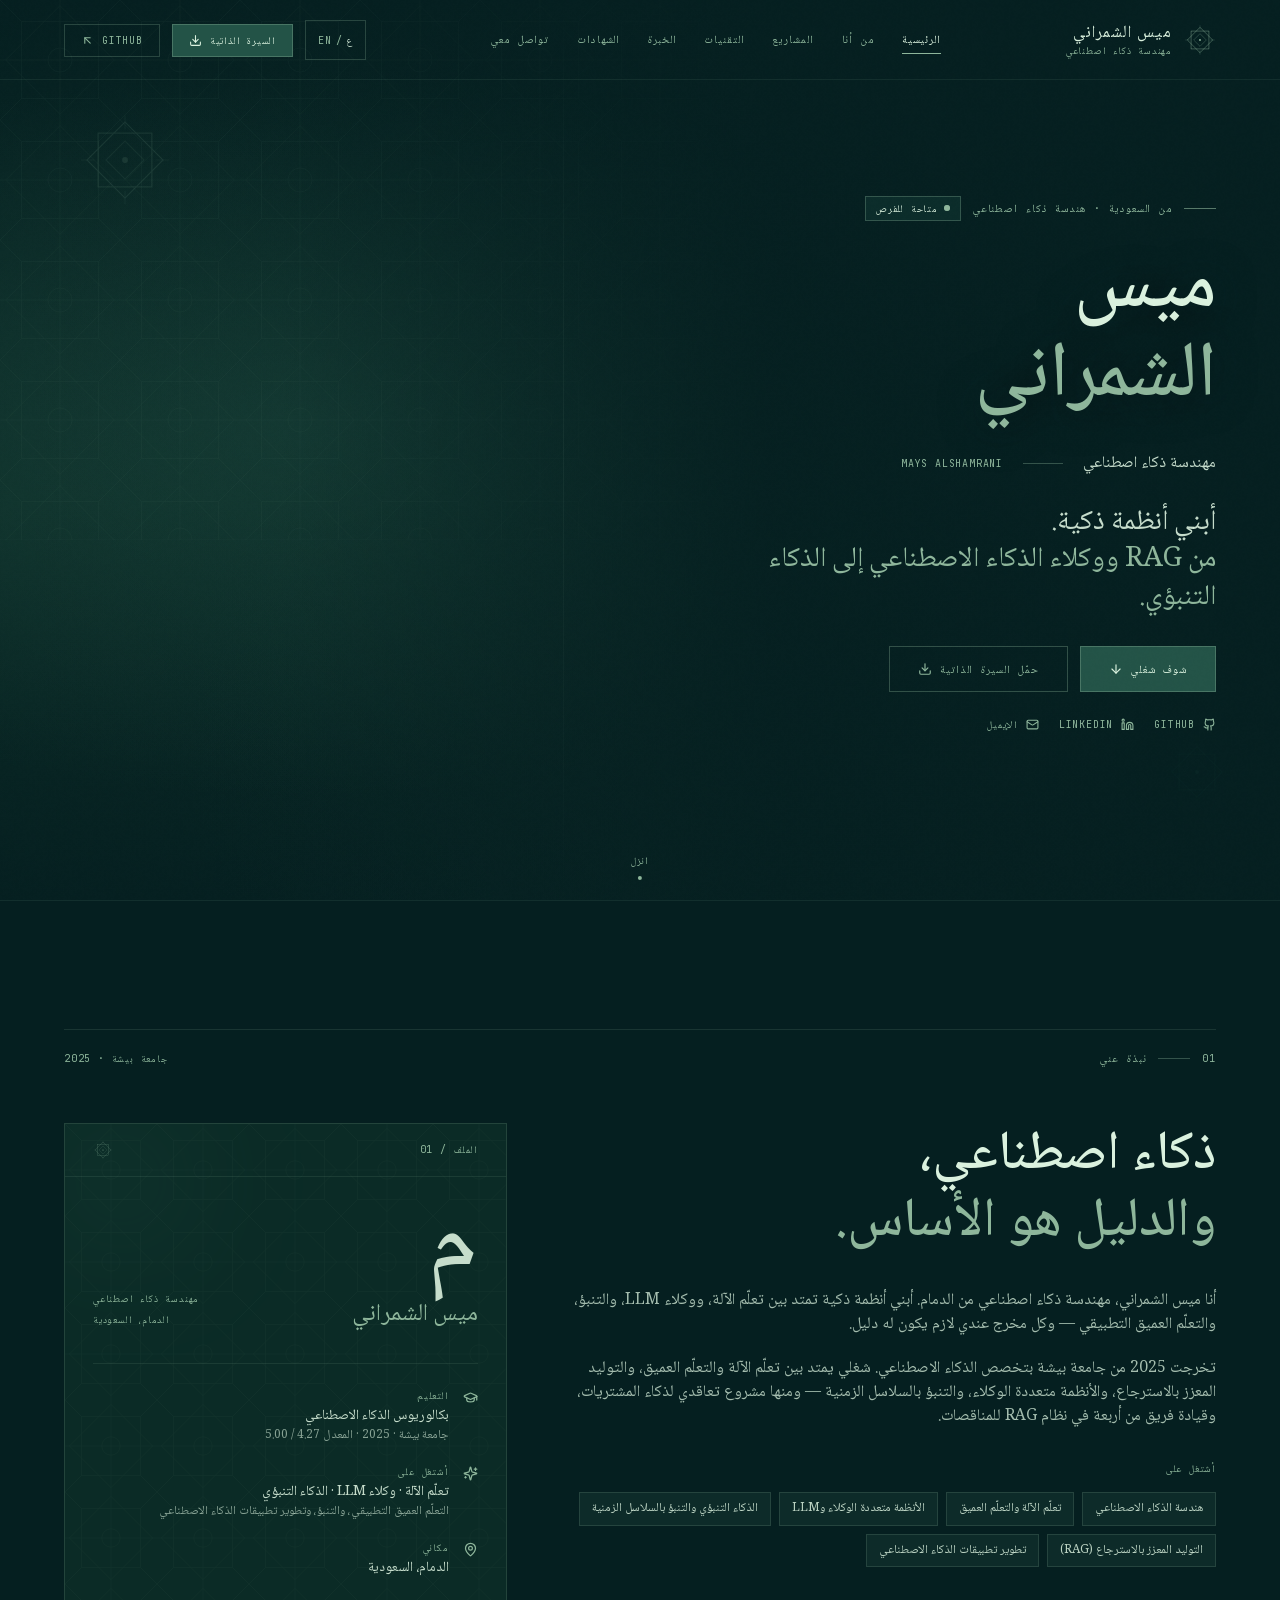
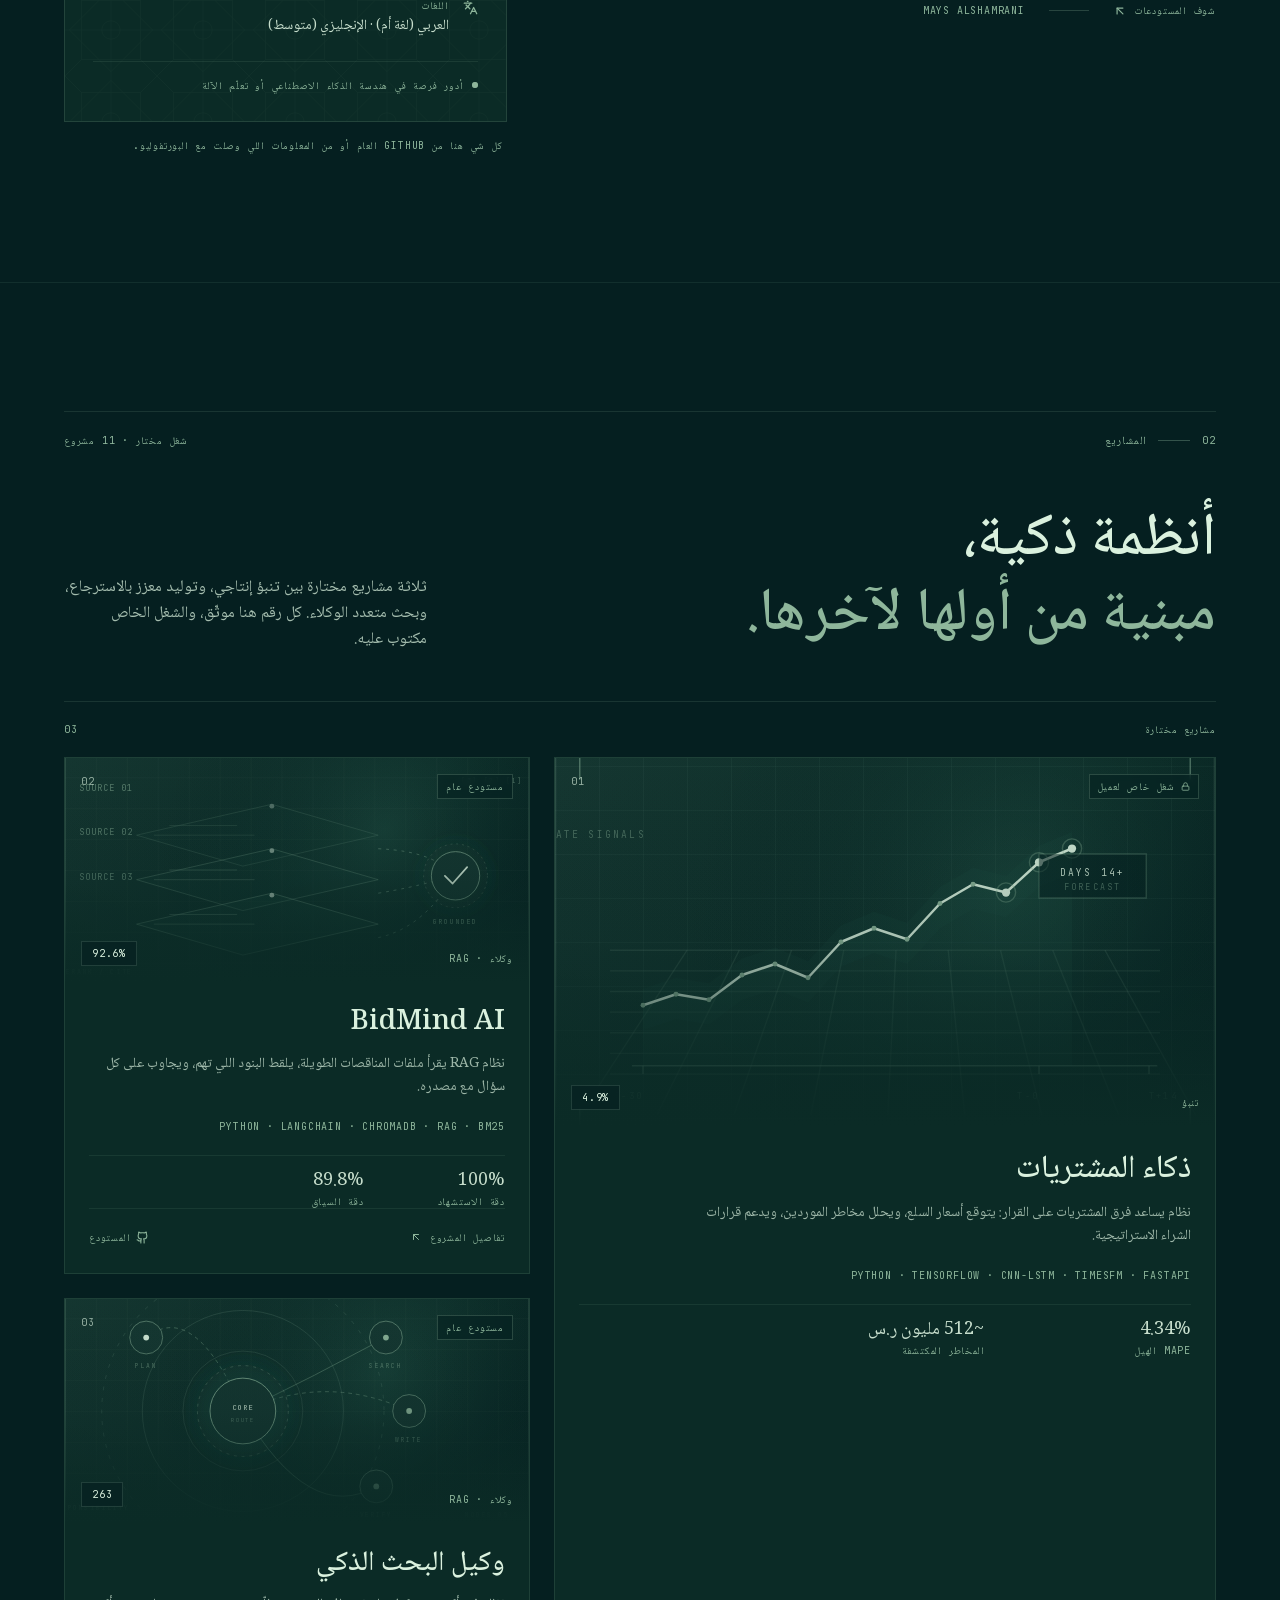
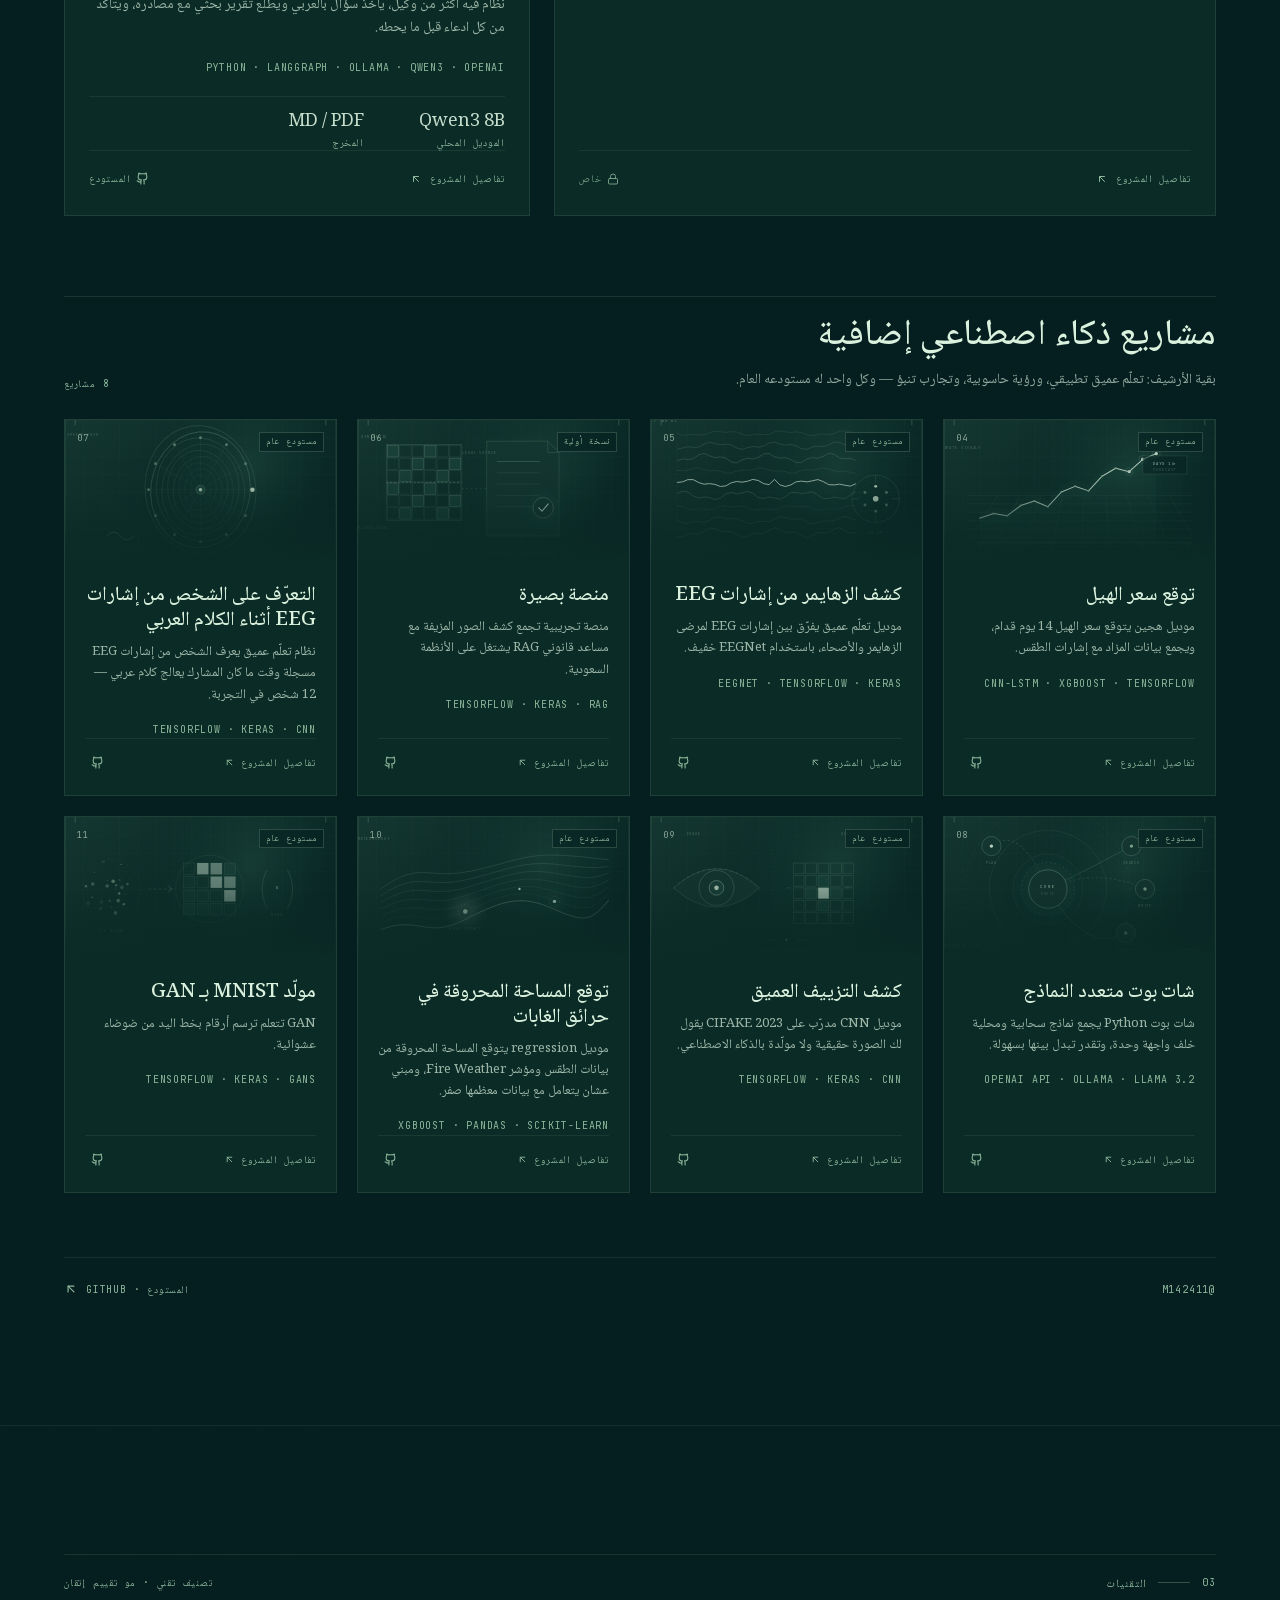
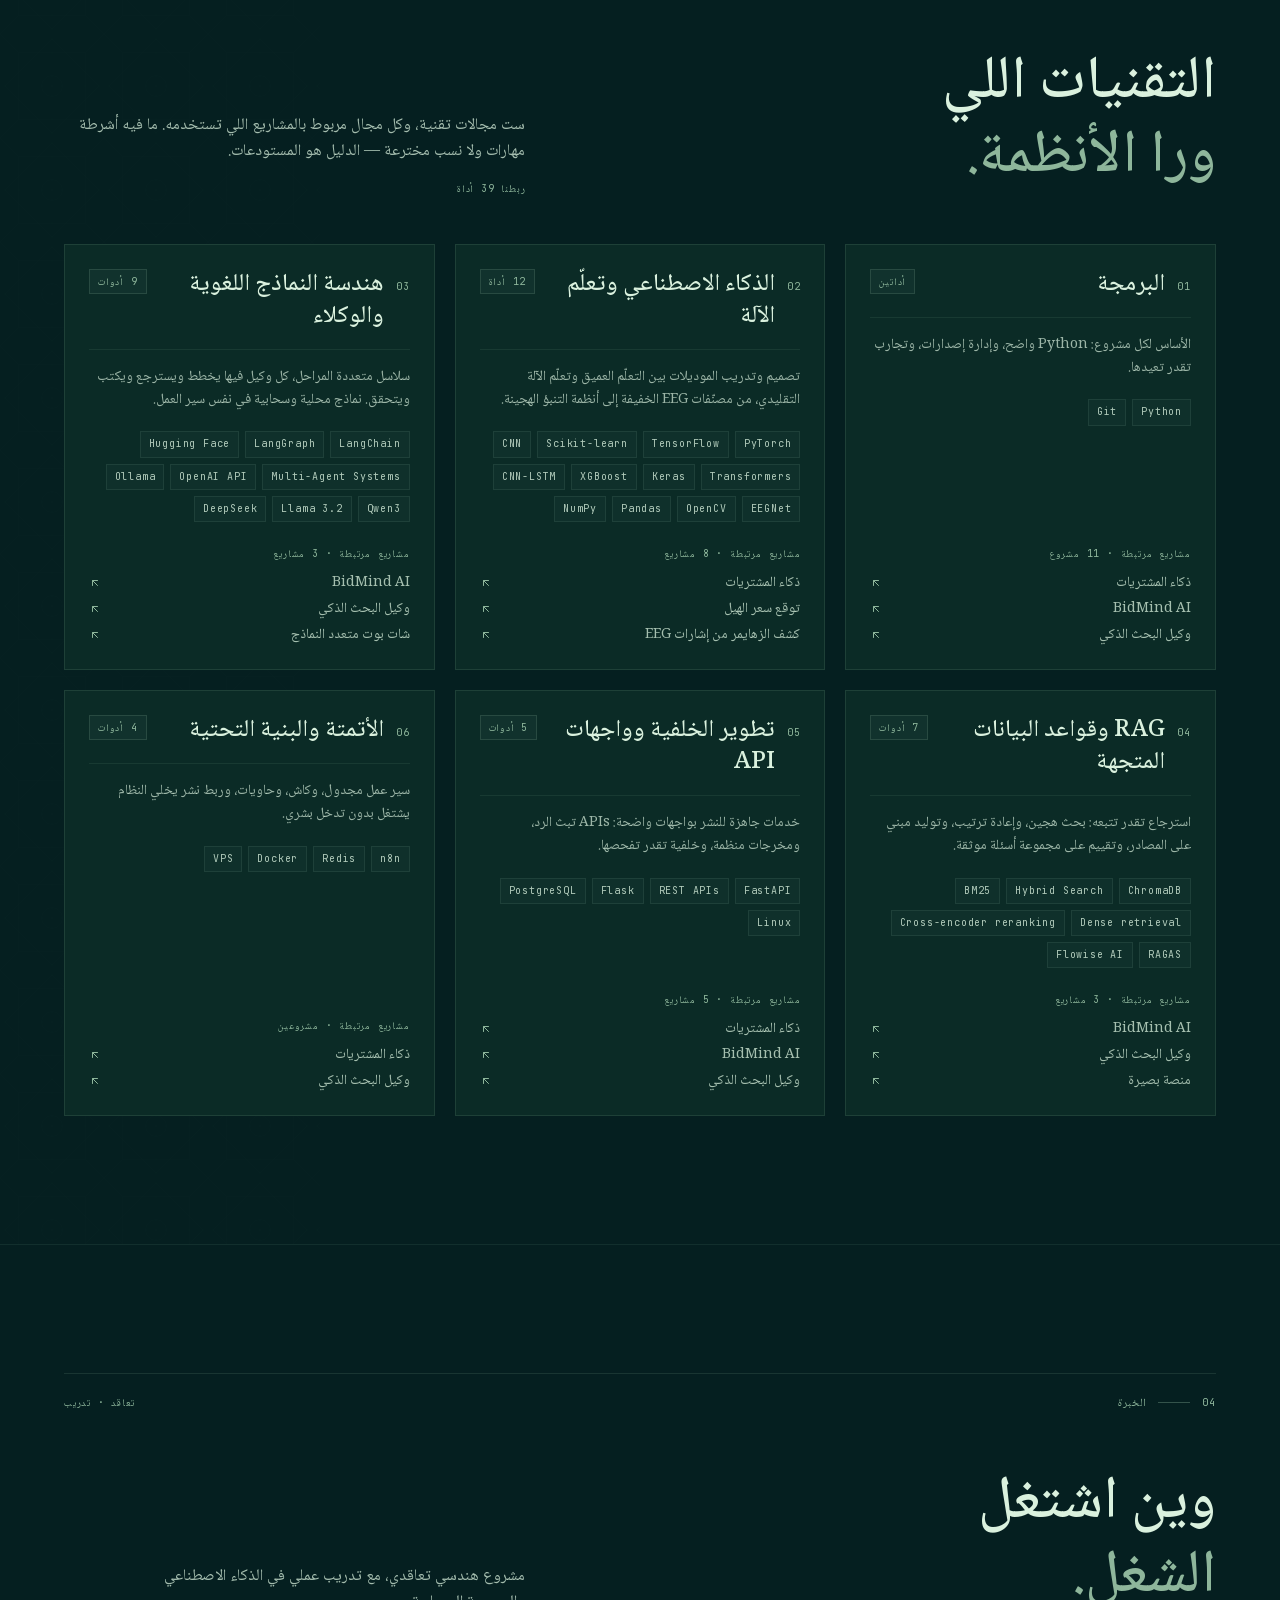
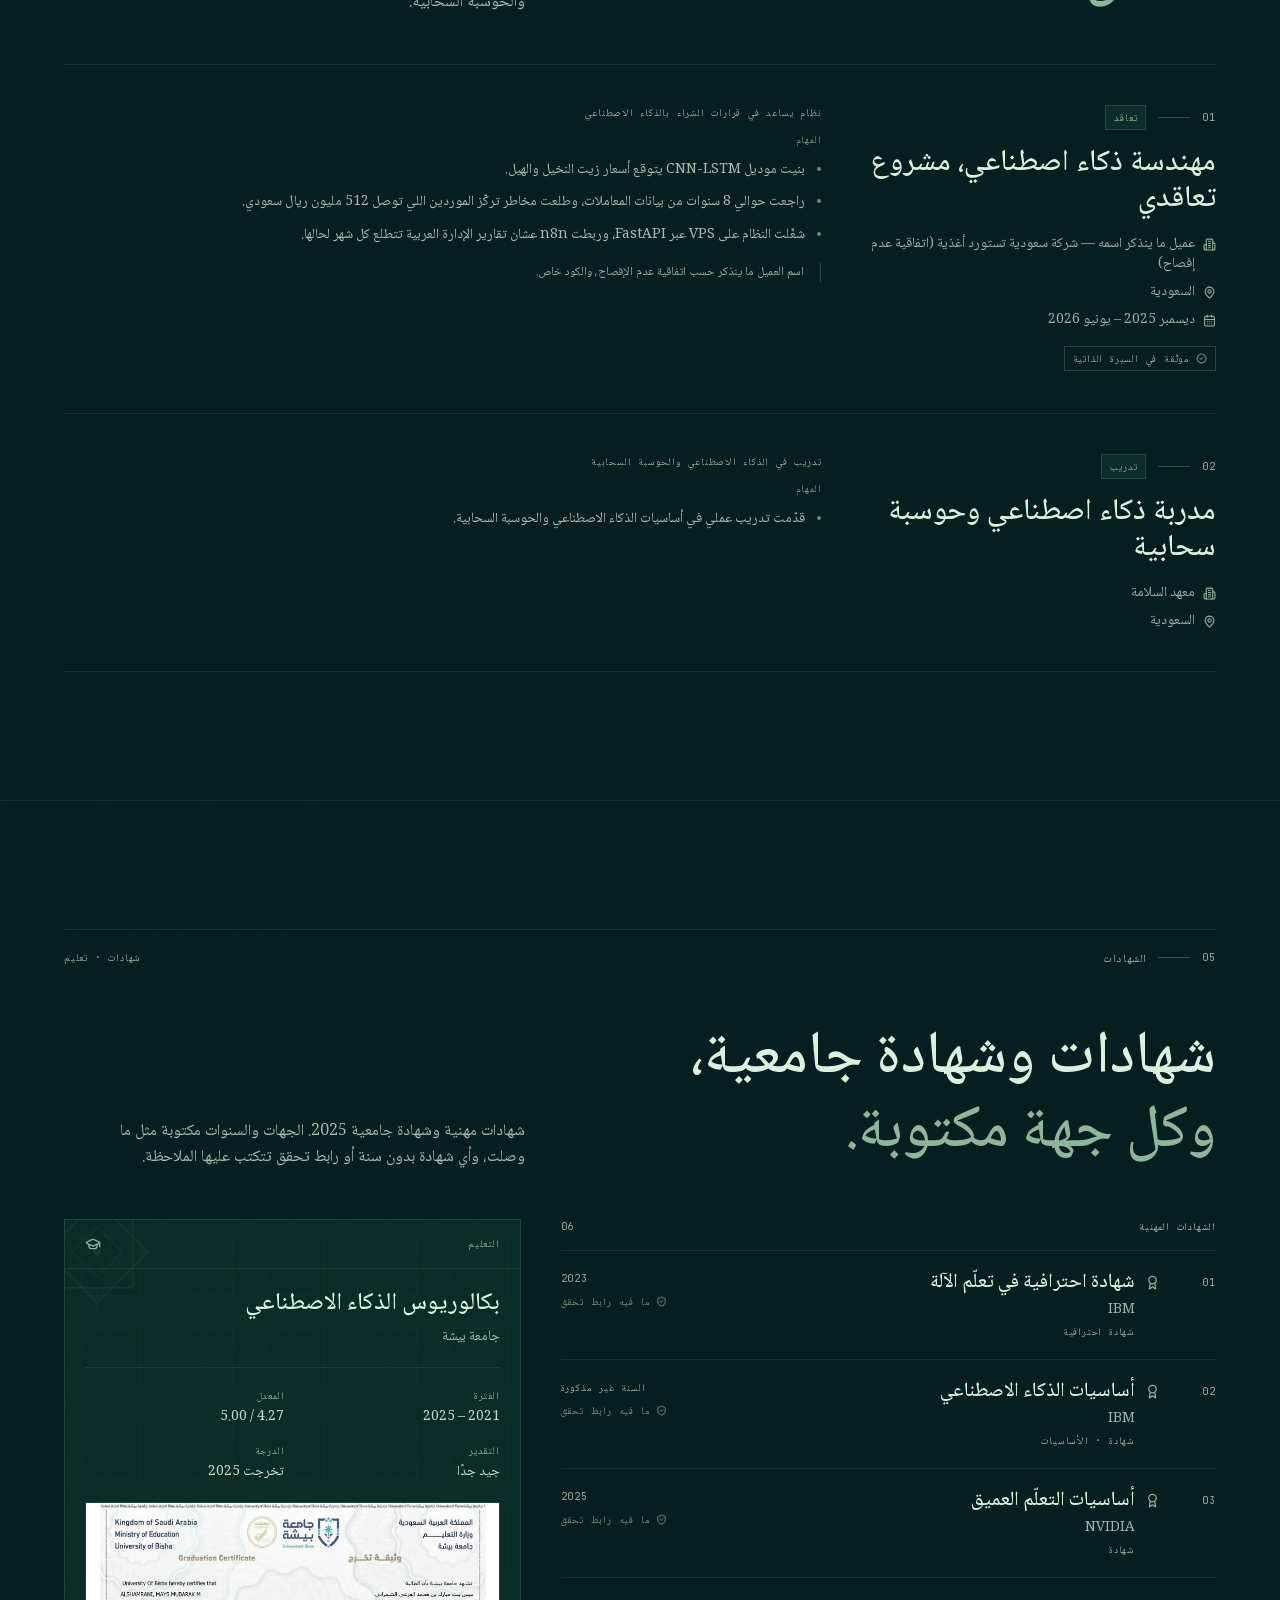
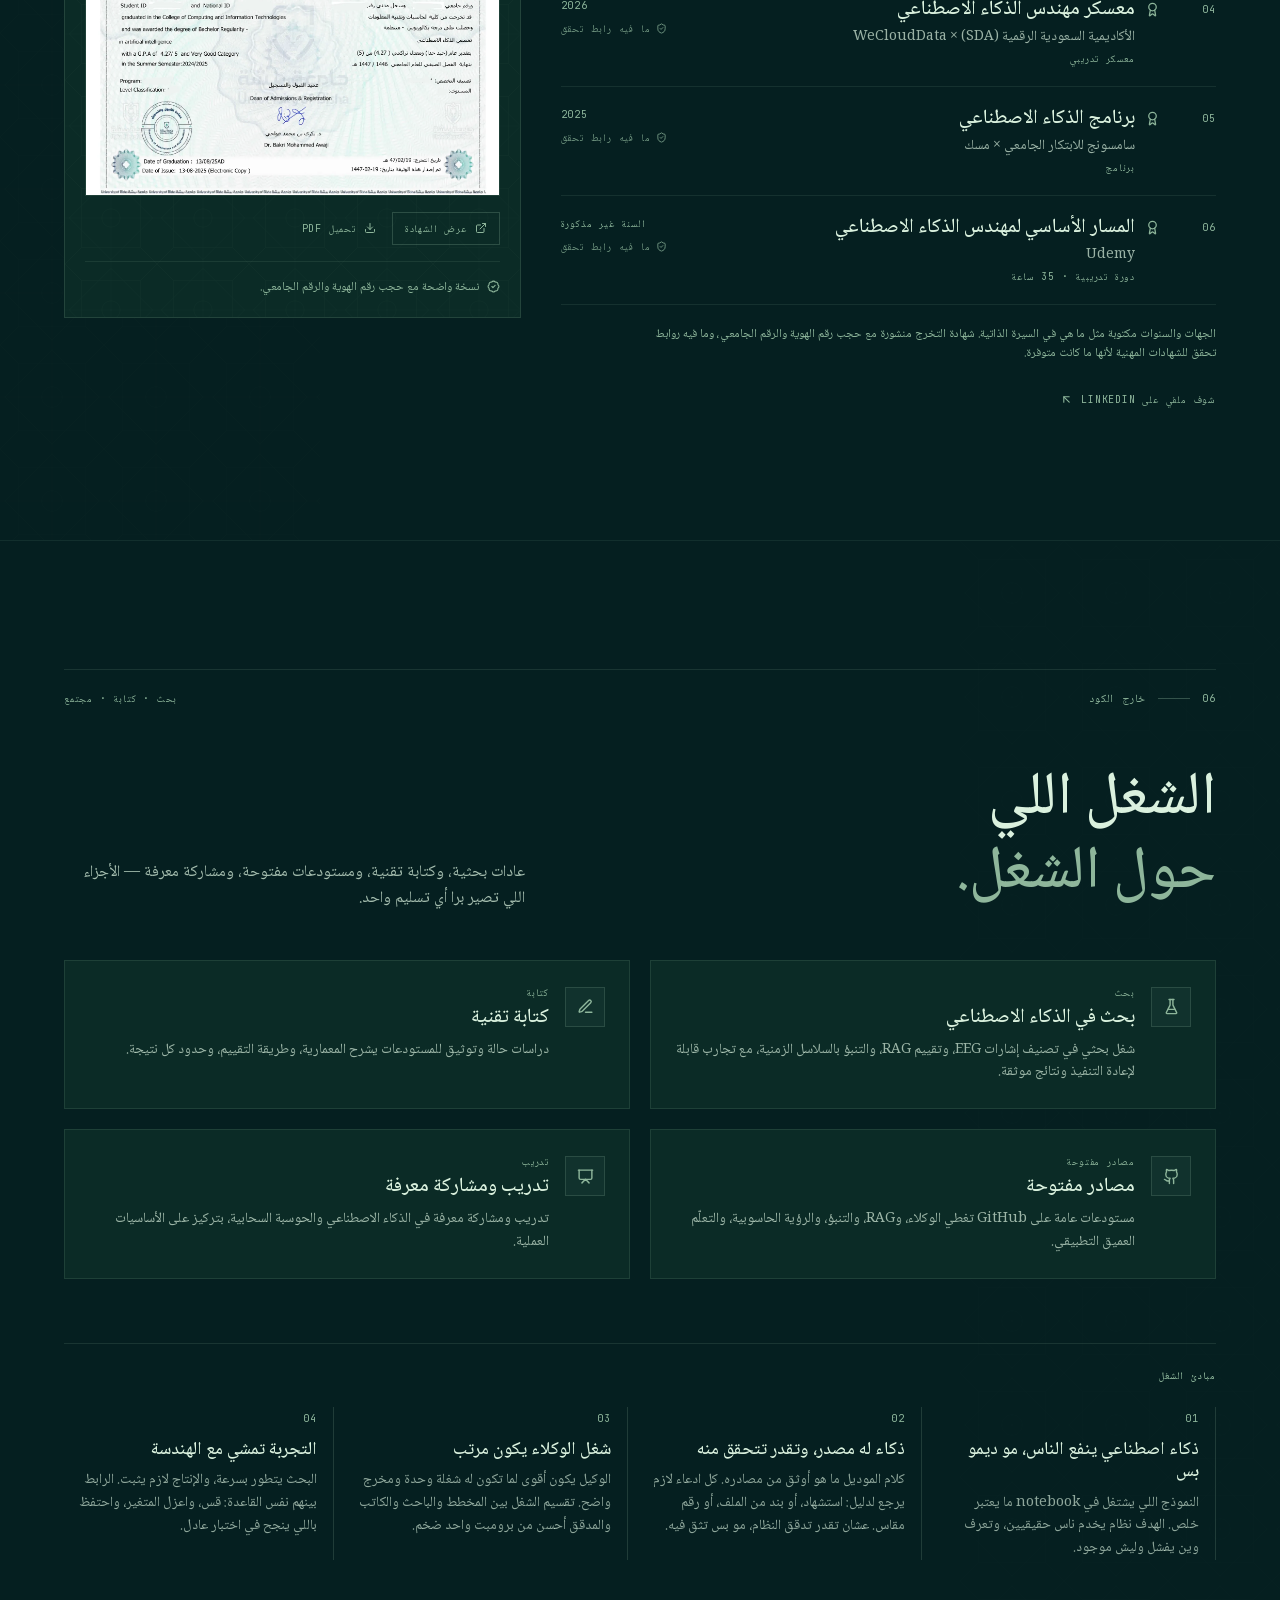
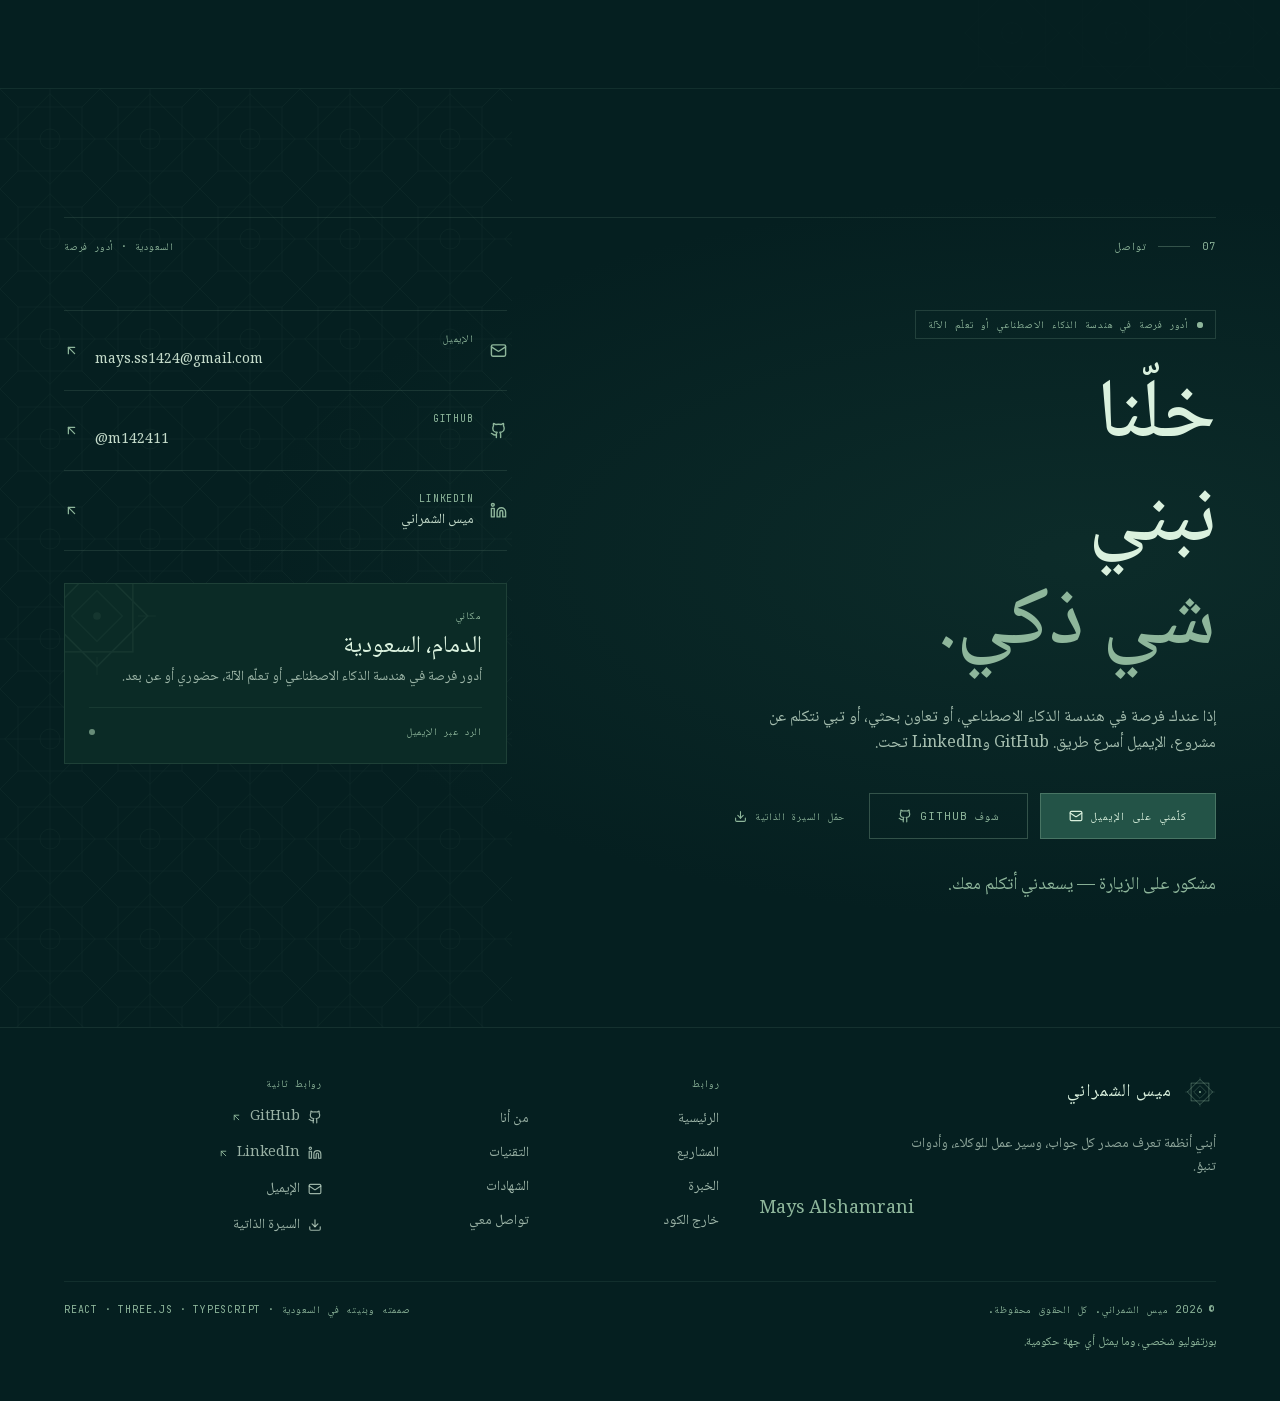
==== commit a0f16414: "Remove unverified training entry and broaden AI positioning" ====
--- a/ar/index.html
+++ b/ar/index.html
@@ -9,7 +9,7 @@
     <title>ميس الشمراني | مهندسة ذكاء اصطناعي</title>
     <meta
       name="description"
-      content="مهندسة ذكاء اصطناعي في الدمام تبني أنظمة RAG ووكلاء LLM وأدوات تنبؤ. شوف المشاريع والدراسات والخبرة."
+      content="مهندسة ذكاء اصطناعي في الدمام تبني أنظمة ذكية تمتد بين تعلّم الآلة، ووكلاء LLM، والتنبؤ، والتعلّم العميق التطبيقي. شوف المشاريع والدراسات والخبرة."
     />
     <meta name="author" content="ميس الشمراني" />
     <meta name="robots" content="index, follow" />
@@ -23,7 +23,7 @@
     <meta property="og:title" content="ميس الشمراني | مهندسة ذكاء اصطناعي" />
     <meta
       property="og:description"
-      content="مهندسة ذكاء اصطناعي في الدمام تبني أنظمة RAG ووكلاء LLM وأدوات تنبؤ. شوف المشاريع والدراسات والخبرة."
+      content="مهندسة ذكاء اصطناعي في الدمام تبني أنظمة ذكية تمتد بين تعلّم الآلة، ووكلاء LLM، والتنبؤ، والتعلّم العميق التطبيقي. شوف المشاريع والدراسات والخبرة."
     />
     <meta property="og:image" content="https://m142411.github.io/og-image-ar.jpg" />
     <meta property="og:image:type" content="image/jpeg" />
@@ -40,7 +40,7 @@
     <meta name="twitter:title" content="ميس الشمراني | مهندسة ذكاء اصطناعي" />
     <meta
       name="twitter:description"
-      content="مهندسة ذكاء اصطناعي في الدمام تبني أنظمة RAG ووكلاء LLM وأدوات تنبؤ. شوف المشاريع والدراسات والخبرة."
+      content="مهندسة ذكاء اصطناعي في الدمام تبني أنظمة ذكية تمتد بين تعلّم الآلة، ووكلاء LLM، والتنبؤ، والتعلّم العميق التطبيقي. شوف المشاريع والدراسات والخبرة."
     />
     <meta name="twitter:image" content="https://m142411.github.io/og-image-ar.jpg" />
     <meta
@@ -139,7 +139,7 @@
         "name": "ميس الشمراني",
         "alternateName": "Mays Alshamrani",
         "jobTitle": "مهندسة ذكاء اصطناعي",
-        "description": "مهندسة ذكاء اصطناعي تبني أنظمة ذكية تعتمد على الأدلة، ووكلاء LLM، وتطبيقات RAG، وأدوات تنبؤ بالمشتريات.",
+        "description": "مهندسة ذكاء اصطناعي تبني أنظمة ذكية تمتد بين تعلّم الآلة، ووكلاء LLM، والتنبؤ، والتعلّم العميق التطبيقي.",
         "email": "mailto:mays.ss1424@gmail.com",
         "url": "https://m142411.github.io/ar/",
         "sameAs": [
@@ -246,9 +246,9 @@
         ]
       }
     </script>
-    <script type="module" crossorigin src="/assets/main-h6Z5b1Ta.js"></script>
+    <script type="module" crossorigin src="/assets/main-DdjWc2Ra.js"></script>
     <style data-main-css>
-*,:before,:after{--tw-border-spacing-x: 0;--tw-border-spacing-y: 0;--tw-translate-x: 0;--tw-translate-y: 0;--tw-rotate: 0;--tw-skew-x: 0;--tw-skew-y: 0;--tw-scale-x: 1;--tw-scale-y: 1;--tw-pan-x: ;--tw-pan-y: ;--tw-pinch-zoom: ;--tw-scroll-snap-strictness: proximity;--tw-gradient-from-position: ;--tw-gradient-via-position: ;--tw-gradient-to-position: ;--tw-ordinal: ;--tw-slashed-zero: ;--tw-numeric-figure: ;--tw-numeric-spacing: ;--tw-numeric-fraction: ;--tw-ring-inset: ;--tw-ring-offset-width: 0px;--tw-ring-offset-color: #fff;--tw-ring-color: rgb(59 130 246 / .5);--tw-ring-offset-shadow: 0 0 #0000;--tw-ring-shadow: 0 0 #0000;--tw-shadow: 0 0 #0000;--tw-shadow-colored: 0 0 #0000;--tw-blur: ;--tw-brightness: ;--tw-contrast: ;--tw-grayscale: ;--tw-hue-rotate: ;--tw-invert: ;--tw-saturate: ;--tw-sepia: ;--tw-drop-shadow: ;--tw-backdrop-blur: ;--tw-backdrop-brightness: ;--tw-backdrop-contrast: ;--tw-backdrop-grayscale: ;--tw-backdrop-hue-rotate: ;--tw-backdrop-invert: ;--tw-backdrop-opacity: ;--tw-backdrop-saturate: ;--tw-backdrop-sepia: ;--tw-contain-size: ;--tw-contain-layout: ;--tw-contain-paint: ;--tw-contain-style: }::backdrop{--tw-border-spacing-x: 0;--tw-border-spacing-y: 0;--tw-translate-x: 0;--tw-translate-y: 0;--tw-rotate: 0;--tw-skew-x: 0;--tw-skew-y: 0;--tw-scale-x: 1;--tw-scale-y: 1;--tw-pan-x: ;--tw-pan-y: ;--tw-pinch-zoom: ;--tw-scroll-snap-strictness: proximity;--tw-gradient-from-position: ;--tw-gradient-via-position: ;--tw-gradient-to-position: ;--tw-ordinal: ;--tw-slashed-zero: ;--tw-numeric-figure: ;--tw-numeric-spacing: ;--tw-numeric-fraction: ;--tw-ring-inset: ;--tw-ring-offset-width: 0px;--tw-ring-offset-color: #fff;--tw-ring-color: rgb(59 130 246 / .5);--tw-ring-offset-shadow: 0 0 #0000;--tw-ring-shadow: 0 0 #0000;--tw-shadow: 0 0 #0000;--tw-shadow-colored: 0 0 #0000;--tw-blur: ;--tw-brightness: ;--tw-contrast: ;--tw-grayscale: ;--tw-hue-rotate: ;--tw-invert: ;--tw-saturate: ;--tw-sepia: ;--tw-drop-shadow: ;--tw-backdrop-blur: ;--tw-backdrop-brightness: ;--tw-backdrop-contrast: ;--tw-backdrop-grayscale: ;--tw-backdrop-hue-rotate: ;--tw-backdrop-invert: ;--tw-backdrop-opacity: ;--tw-backdrop-saturate: ;--tw-backdrop-sepia: ;--tw-contain-size: ;--tw-contain-layout: ;--tw-contain-paint: ;--tw-contain-style: }*,:before,:after{box-sizing:border-box;border-width:0;border-style:solid;border-color:#e5e7eb}:before,:after{--tw-content: ""}html,:host{line-height:1.5;-webkit-text-size-adjust:100%;-moz-tab-size:4;-o-tab-size:4;tab-size:4;font-family:Space Grotesk,system-ui,sans-serif;font-feature-settings:normal;font-variation-settings:normal;-webkit-tap-highlight-color:transparent}body{margin:0;line-height:inherit}hr{height:0;color:inherit;border-top-width:1px}abbr:where([title]){-webkit-text-decoration:underline dotted;text-decoration:underline dotted}h1,h2,h3,h4,h5,h6{font-size:inherit;font-weight:inherit}a{color:inherit;text-decoration:inherit}b,strong{font-weight:bolder}code,kbd,samp,pre{font-family:JetBrains Mono,monospace;font-feature-settings:normal;font-variation-settings:normal;font-size:1em}small{font-size:80%}sub,sup{font-size:75%;line-height:0;position:relative;vertical-align:baseline}sub{bottom:-.25em}sup{top:-.5em}table{text-indent:0;border-color:inherit;border-collapse:collapse}button,input,optgroup,select,textarea{font-family:inherit;font-feature-settings:inherit;font-variation-settings:inherit;font-size:100%;font-weight:inherit;line-height:inherit;letter-spacing:inherit;color:inherit;margin:0;padding:0}button,select{text-transform:none}button,input:where([type=button]),input:where([type=reset]),input:where([type=submit]){-webkit-appearance:button;background-color:transparent;background-image:none}:-moz-focusring{outline:auto}:-moz-ui-invalid{box-shadow:none}progress{vertical-align:baseline}::-webkit-inner-spin-button,::-webkit-outer-spin-button{height:auto}[type=search]{-webkit-appearance:textfield;outline-offset:-2px}::-webkit-search-decoration{-webkit-appearance:none}::-webkit-file-upload-button{-webkit-appearance:button;font:inherit}summary{display:list-item}blockquote,dl,dd,h1,h2,h3,h4,h5,h6,hr,figure,p,pre{margin:0}fieldset{margin:0;padding:0}legend{padding:0}ol,ul,menu{list-style:none;margin:0;padding:0}dialog{padding:0}textarea{resize:vertical}input::-moz-placeholder,textarea::-moz-placeholder{opacity:1;color:#9ca3af}input::placeholder,textarea::placeholder{opacity:1;color:#9ca3af}button,[role=button]{cursor:pointer}:disabled{cursor:default}img,svg,video,canvas,audio,iframe,embed,object{display:block;vertical-align:middle}img,video{max-width:100%;height:auto}[hidden]:where(:not([hidden=until-found])){display:none}:root{--forest-deep: #051f20;--forest-dark: #0b2b26;--forest-mid: #163832;--forest-emerald: #235347;--forest-sage: #8eb69b;--forest-mint: #daf1de;color-scheme:dark}html{scroll-behavior:smooth;scroll-padding-top:6rem;-webkit-text-size-adjust:100%}body{--tw-bg-opacity: 1;background-color:rgb(5 31 32 / var(--tw-bg-opacity, 1));--tw-text-opacity: 1;color:rgb(218 241 222 / var(--tw-text-opacity, 1));-webkit-font-smoothing:antialiased;-moz-osx-font-smoothing:grayscale;font-family:Space Grotesk,system-ui,sans-serif;font-feature-settings:"ss01" 1,"ss02" 1;overflow-x:hidden}h1,h2,h3,h4{font-family:Cormorant Garamond,Times New Roman,serif;font-weight:500}::-moz-selection{background-color:#235347;color:#daf1de}::selection{background-color:#235347;color:#daf1de}:focus-visible{outline:2px solid #8eb69b;outline-offset:4px}[dir=rtl] body{font-family:Noto Naskh Arabic,Space Grotesk,system-ui,sans-serif}[dir=rtl] .font-display{font-family:Noto Naskh Arabic,Cormorant Garamond,serif}[dir=rtl] h1,[dir=rtl] h2,[dir=rtl] h3,[dir=rtl] h4,[dir=rtl] p,[dir=rtl] li,[dir=rtl] a,[dir=rtl] button,[dir=rtl] dt,[dir=rtl] dd{letter-spacing:normal}[dir=rtl] .font-mono,[dir=rtl] .eyebrow{font-family:JetBrains Mono,Noto Naskh Arabic,monospace;letter-spacing:.08em}[dir=rtl] .btn-primary,[dir=rtl] .btn-ghost,[dir=rtl] .nav-link{font-family:JetBrains Mono,Noto Naskh Arabic,monospace}[dir=rtl] .italic{font-style:normal}[dir=rtl] .hero-name{font-size:clamp(3.2rem,6.1vw,6rem);line-height:1.14;letter-spacing:-.01em}[dir=rtl] h1,[dir=rtl] h2{line-height:1.24}::-webkit-scrollbar{width:10px;height:10px}::-webkit-scrollbar-track{background:#051f20}::-webkit-scrollbar-thumb{background:#235347;border:2px solid #051f20}::-webkit-scrollbar-thumb:hover{background:#235347;box-shadow:inset 0 0 0 20px #daf1de1a}.container{width:100%}@media(min-width:640px){.container{max-width:640px}}@media(min-width:768px){.container{max-width:768px}}@media(min-width:1024px){.container{max-width:1024px}}@media(min-width:1280px){.container{max-width:1280px}}@media(min-width:1536px){.container{max-width:1536px}}.container-shell{margin-left:auto;margin-right:auto;width:100%;max-width:1500px;padding-left:1.5rem;padding-right:1.5rem}@media(min-width:768px){.container-shell{padding-left:2.5rem;padding-right:2.5rem}}@media(min-width:1024px){.container-shell{padding-left:4rem;padding-right:4rem}}[dir=rtl] .eyebrow{font-family:JetBrains Mono,Noto Naskh Arabic,monospace;letter-spacing:.08em}.eyebrow{font-family:JetBrains Mono,monospace;font-size:10px;text-transform:uppercase;letter-spacing:.34em;--tw-text-opacity: 1;color:rgb(142 182 155 / var(--tw-text-opacity, 1))}@media(min-width:768px){.eyebrow{font-size:11px}}[dir=rtl] .btn-primary{font-family:JetBrains Mono,Noto Naskh Arabic,monospace;letter-spacing:.08em}.btn-primary{position:relative;display:inline-flex;align-items:center;justify-content:center;gap:.5rem;overflow:hidden;--tw-bg-opacity: 1;background-color:rgb(35 83 71 / var(--tw-bg-opacity, 1));padding:.875rem 1.75rem;font-family:JetBrains Mono,monospace;font-size:11px;text-transform:uppercase;letter-spacing:.22em;--tw-text-opacity: 1;color:rgb(218 241 222 / var(--tw-text-opacity, 1));transition-property:color,background-color,border-color,text-decoration-color,fill,stroke;transition-timing-function:cubic-bezier(.4,0,.2,1);transition-duration:.5s;border:1px solid rgba(142,182,155,.35)}.btn-primary:before{content:"";position:absolute;inset:0;background:linear-gradient(120deg,transparent 0%,rgba(218,241,222,.16) 45%,transparent 70%);transform:translate(-120%);transition:transform .9s cubic-bezier(.22,1,.36,1)}.btn-primary:hover:before{transform:translate(120%)}.btn-primary:hover{background:#235347;box-shadow:inset 0 0 0 100px #daf1de12}[dir=rtl] .btn-ghost{font-family:JetBrains Mono,Noto Naskh Arabic,monospace;letter-spacing:.08em}.btn-ghost{display:inline-flex;align-items:center;justify-content:center;gap:.5rem;padding:.875rem 1.75rem;font-family:JetBrains Mono,monospace;font-size:11px;text-transform:uppercase;letter-spacing:.22em;--tw-text-opacity: 1;color:rgb(142 182 155 / var(--tw-text-opacity, 1));transition-property:all;transition-timing-function:cubic-bezier(.4,0,.2,1);transition-duration:.5s;border:1px solid rgba(142,182,155,.32)}.btn-ghost:hover{background:#8eb69b14;color:#daf1de;border-color:#8eb69b99}.hero-atmosphere{background:radial-gradient(ellipse at 76% 48%,rgba(35,83,71,.42) 0%,transparent 55%),radial-gradient(ellipse at 18% 82%,rgba(22,56,50,.36) 0%,transparent 58%),linear-gradient(180deg,#051f20,#0b2b26 56%,#051f20)}[dir=rtl] .hero-atmosphere{background:radial-gradient(ellipse at 24% 48%,rgba(35,83,71,.42) 0%,transparent 55%),radial-gradient(ellipse at 82% 82%,rgba(22,56,50,.36) 0%,transparent 58%),linear-gradient(180deg,#051f20,#0b2b26 56%,#051f20)}.hero-veil-mobile{background:radial-gradient(ellipse at 50% 62%,#051f2033,#051f20b8 48%,#051f20f7)}.hero-veil-desktop{background:linear-gradient(to right,#051f20 0%,rgba(5,31,32,.96) 40%,rgba(5,31,32,.58) 58%,rgba(5,31,32,.08) 78%,transparent 100%)}[dir=rtl] .hero-veil-desktop{background:linear-gradient(to left,#051f20 0%,rgba(5,31,32,.96) 40%,rgba(5,31,32,.58) 58%,rgba(5,31,32,.08) 78%,transparent 100%)}.contact-atmosphere{background:radial-gradient(ellipse at 15% 50%,rgba(35,83,71,.35) 0%,transparent 55%)}[dir=rtl] .contact-atmosphere{background:radial-gradient(ellipse at 85% 50%,rgba(35,83,71,.35) 0%,transparent 55%)}.card-spotlight{position:relative}.card-spotlight:after{content:"";position:absolute;inset:0;pointer-events:none;opacity:0;transition:opacity .5s ease;background:radial-gradient(420px circle at var(--spot-x, 50%) var(--spot-y, 50%),rgba(142,182,155,.14),transparent 62%)}.card-spotlight:hover:after,.card-spotlight:focus-within:after{opacity:1}.link-line{background-image:linear-gradient(currentColor,currentColor);background-position:0 100%;background-repeat:no-repeat;background-size:0% 1px;transition:background-size .45s cubic-bezier(.22,1,.36,1)}.link-line:hover,.link-line:focus-visible{background-size:100% 1px}[dir=rtl] .link-line{background-position:100% 100%}.cover-scan{position:absolute;inset:0;pointer-events:none;overflow:hidden}.cover-scan:before{content:"";position:absolute;left:0;right:0;top:-40%;height:38%;background:linear-gradient(to bottom,transparent,rgba(218,241,222,.12),transparent);transition:transform 1.1s cubic-bezier(.22,1,.36,1)}.group:hover .cover-scan:before{transform:translateY(420%)}[dir=rtl] .nav-link{font-family:JetBrains Mono,Noto Naskh Arabic,monospace;letter-spacing:.08em}.nav-link{position:relative;padding-top:.5rem;padding-bottom:.5rem;font-family:JetBrains Mono,monospace;font-size:11px;text-transform:uppercase;letter-spacing:.2em;--tw-text-opacity: 1;color:rgb(142 182 155 / var(--tw-text-opacity, 1));transition-property:color,background-color,border-color,text-decoration-color,fill,stroke;transition-timing-function:cubic-bezier(.4,0,.2,1);transition-duration:.3s}.nav-link:hover{--tw-text-opacity: 1;color:rgb(218 241 222 / var(--tw-text-opacity, 1))}.nav-link:before{content:"";position:absolute;inset:-6px -8px}.nav-link[aria-current=true]{--tw-text-opacity: 1;color:rgb(218 241 222 / var(--tw-text-opacity, 1))}.nav-link[aria-current=true]:after{content:"";position:absolute;left:0;right:0;bottom:0;height:1px;background:#8eb69b}.sr-only{position:absolute;width:1px;height:1px;padding:0;margin:-1px;overflow:hidden;clip:rect(0,0,0,0);white-space:nowrap;border-width:0}.pointer-events-none{pointer-events:none}.visible{visibility:visible}.invisible{visibility:hidden}.static{position:static}.fixed{position:fixed}.absolute{position:absolute}.relative{position:relative}.sticky{position:sticky}.inset-0{inset:0}.inset-x-0{left:0;right:0}.inset-x-3{left:.75rem;right:.75rem}.inset-x-4{left:1rem;right:1rem}.inset-x-5{left:1.25rem;right:1.25rem}.inset-y-0{top:0;bottom:0}.-end-10{inset-inline-end:-2.5rem}.-end-8{inset-inline-end:-2rem}.-top-10{top:-2.5rem}.-top-8{top:-2rem}.bottom-0{bottom:0}.bottom-24{bottom:6rem}.bottom-4{bottom:1rem}.bottom-40{bottom:10rem}.bottom-5{bottom:1.25rem}.end-0{inset-inline-end:0px}.end-6{inset-inline-end:1.5rem}.end-7{inset-inline-end:1.75rem}.end-\[6\%\]{inset-inline-end:6%}.left-1\/2{left:50%}.start-0{inset-inline-start:0px}.start-\[4\%\]{inset-inline-start:4%}.top-0{top:0}.top-28{top:7rem}.top-3{top:.75rem}.top-4{top:1rem}.top-6{top:1.5rem}.isolate{isolation:isolate}.z-10{z-index:10}.z-20{z-index:20}.z-30{z-index:30}.z-\[100\]{z-index:100}.z-\[60\]{z-index:60}.z-\[80\]{z-index:80}.z-\[85\]{z-index:85}.-mx-1{margin-left:-.25rem;margin-right:-.25rem}.-my-1{margin-top:-.25rem;margin-bottom:-.25rem}.-my-1\.5{margin-top:-.375rem;margin-bottom:-.375rem}.mx-auto{margin-left:auto;margin-right:auto}.mb-1{margin-bottom:.25rem}.mb-10{margin-bottom:2.5rem}.mb-3{margin-bottom:.75rem}.mt-0\.5{margin-top:.125rem}.mt-1{margin-top:.25rem}.mt-1\.5{margin-top:.375rem}.mt-10{margin-top:2.5rem}.mt-12{margin-top:3rem}.mt-16{margin-top:4rem}.mt-2{margin-top:.5rem}.mt-20{margin-top:5rem}.mt-3{margin-top:.75rem}.mt-4{margin-top:1rem}.mt-5{margin-top:1.25rem}.mt-6{margin-top:1.5rem}.mt-7{margin-top:1.75rem}.mt-8{margin-top:2rem}.mt-9{margin-top:2.25rem}.mt-auto{margin-top:auto}.line-clamp-3{overflow:hidden;display:-webkit-box;-webkit-box-orient:vertical;-webkit-line-clamp:3}.block{display:block}.inline-block{display:inline-block}.flex{display:flex}.inline-flex{display:inline-flex}.grid{display:grid}.hidden{display:none}.h-1{height:.25rem}.h-1\.5{height:.375rem}.h-10{height:2.5rem}.h-16{height:4rem}.h-24{height:6rem}.h-32{height:8rem}.h-36{height:9rem}.h-48{height:12rem}.h-5{height:1.25rem}.h-52{height:13rem}.h-6{height:1.5rem}.h-60{height:15rem}.h-64{height:16rem}.h-8{height:2rem}.h-\[60vh\]{height:60vh}.h-auto{height:auto}.h-full{height:100%}.h-px{height:1px}.max-h-\[92vh\]{max-height:92vh}.min-h-6{min-height:1.5rem}.min-h-\[100svh\]{min-height:100svh}.min-h-\[60vh\]{min-height:60vh}.min-h-screen{min-height:100vh}.w-1{width:.25rem}.w-1\.5{width:.375rem}.w-1\/4{width:25%}.w-10{width:2.5rem}.w-16{width:4rem}.w-2\/5{width:40%}.w-24{width:6rem}.w-32{width:8rem}.w-48{width:12rem}.w-5{width:1.25rem}.w-6{width:1.5rem}.w-8{width:2rem}.w-auto{width:auto}.w-full{width:100%}.w-px{width:1px}.min-w-0{min-width:0px}.max-w-2xl{max-width:42rem}.max-w-3xl{max-width:48rem}.max-w-6xl{max-width:72rem}.max-w-\[1500px\]{max-width:1500px}.max-w-md{max-width:28rem}.max-w-prose{max-width:65ch}.max-w-xl{max-width:36rem}.max-w-xs{max-width:20rem}.flex-1{flex:1 1 0%}.shrink-0{flex-shrink:0}.-translate-x-1\/2{--tw-translate-x: -50%;transform:translate(var(--tw-translate-x),var(--tw-translate-y)) rotate(var(--tw-rotate)) skew(var(--tw-skew-x)) skewY(var(--tw-skew-y)) scaleX(var(--tw-scale-x)) scaleY(var(--tw-scale-y))}.transform{transform:translate(var(--tw-translate-x),var(--tw-translate-y)) rotate(var(--tw-rotate)) skew(var(--tw-skew-x)) skewY(var(--tw-skew-y)) scaleX(var(--tw-scale-x)) scaleY(var(--tw-scale-y))}@keyframes ping{75%,to{transform:scale(2);opacity:0}}.animate-ping{animation:ping 1s cubic-bezier(0,0,.2,1) infinite}.resize{resize:both}.grid-cols-1{grid-template-columns:repeat(1,minmax(0,1fr))}.grid-cols-2{grid-template-columns:repeat(2,minmax(0,1fr))}.grid-cols-3{grid-template-columns:repeat(3,minmax(0,1fr))}.flex-col{flex-direction:column}.flex-col-reverse{flex-direction:column-reverse}.flex-wrap{flex-wrap:wrap}.items-start{align-items:flex-start}.items-end{align-items:flex-end}.items-center{align-items:center}.items-baseline{align-items:baseline}.items-stretch{align-items:stretch}.justify-center{justify-content:center}.justify-between{justify-content:space-between}.gap-1{gap:.25rem}.gap-1\.5{gap:.375rem}.gap-10{gap:2.5rem}.gap-12{gap:3rem}.gap-2{gap:.5rem}.gap-2\.5{gap:.625rem}.gap-3{gap:.75rem}.gap-3\.5{gap:.875rem}.gap-4{gap:1rem}.gap-5{gap:1.25rem}.gap-6{gap:1.5rem}.gap-8{gap:2rem}.gap-x-5{-moz-column-gap:1.25rem;column-gap:1.25rem}.gap-x-6{-moz-column-gap:1.5rem;column-gap:1.5rem}.gap-y-2{row-gap:.5rem}.gap-y-2\.5{row-gap:.625rem}.gap-y-3{row-gap:.75rem}.gap-y-5{row-gap:1.25rem}.space-y-2>:not([hidden])~:not([hidden]){--tw-space-y-reverse: 0;margin-top:calc(.5rem * calc(1 - var(--tw-space-y-reverse)));margin-bottom:calc(.5rem * var(--tw-space-y-reverse))}.space-y-2\.5>:not([hidden])~:not([hidden]){--tw-space-y-reverse: 0;margin-top:calc(.625rem * calc(1 - var(--tw-space-y-reverse)));margin-bottom:calc(.625rem * var(--tw-space-y-reverse))}.space-y-3>:not([hidden])~:not([hidden]){--tw-space-y-reverse: 0;margin-top:calc(.75rem * calc(1 - var(--tw-space-y-reverse)));margin-bottom:calc(.75rem * var(--tw-space-y-reverse))}.space-y-4>:not([hidden])~:not([hidden]){--tw-space-y-reverse: 0;margin-top:calc(1rem * calc(1 - var(--tw-space-y-reverse)));margin-bottom:calc(1rem * var(--tw-space-y-reverse))}.space-y-5>:not([hidden])~:not([hidden]){--tw-space-y-reverse: 0;margin-top:calc(1.25rem * calc(1 - var(--tw-space-y-reverse)));margin-bottom:calc(1.25rem * var(--tw-space-y-reverse))}.overflow-hidden{overflow:hidden}.overflow-y-auto{overflow-y:auto}.overflow-x-hidden{overflow-x:hidden}.truncate{overflow:hidden;text-overflow:ellipsis;white-space:nowrap}.rounded-full{border-radius:9999px}.border{border-width:1px}.border-b{border-bottom-width:1px}.border-s{border-inline-start-width:1px}.border-t{border-top-width:1px}.border-forest-sage\/10{border-color:#8eb69b1a}.border-forest-sage\/12{border-color:#8eb69b1f}.border-forest-sage\/15{border-color:#8eb69b26}.border-forest-sage\/18{border-color:#8eb69b2e}.border-forest-sage\/20{border-color:#8eb69b33}.border-forest-sage\/25{border-color:#8eb69b40}.border-forest-sage\/30{border-color:#8eb69b4d}.border-forest-sage\/35{border-color:#8eb69b59}.border-forest-sage\/40{border-color:#8eb69b66}.border-transparent{border-color:transparent}.bg-forest-dark{--tw-bg-opacity: 1;background-color:rgb(11 43 38 / var(--tw-bg-opacity, 1))}.bg-forest-dark\/95{background-color:#0b2b26f2}.bg-forest-deep{--tw-bg-opacity: 1;background-color:rgb(5 31 32 / var(--tw-bg-opacity, 1))}.bg-forest-deep\/55{background-color:#051f208c}.bg-forest-deep\/60{background-color:#051f2099}.bg-forest-deep\/85{background-color:#051f20d9}.bg-forest-deep\/88{background-color:#051f20e0}.bg-forest-deep\/98{background-color:#051f20fa}.bg-forest-emerald{--tw-bg-opacity: 1;background-color:rgb(35 83 71 / var(--tw-bg-opacity, 1))}.bg-forest-emerald\/25{background-color:#23534740}.bg-forest-mid\/40{background-color:#16383266}.bg-forest-mid\/50{background-color:#16383280}.bg-forest-mid\/60{background-color:#16383299}.bg-forest-mid\/70{background-color:#163832b3}.bg-forest-sage{--tw-bg-opacity: 1;background-color:rgb(142 182 155 / var(--tw-bg-opacity, 1))}.bg-forest-sage\/10{background-color:#8eb69b1a}.bg-forest-sage\/25{background-color:#8eb69b40}.bg-forest-sage\/30{background-color:#8eb69b4d}.bg-forest-sage\/35{background-color:#8eb69b59}.bg-forest-sage\/60{background-color:#8eb69b99}.bg-forest-sage\/70{background-color:#8eb69bb3}.bg-transparent{background-color:transparent}.bg-gradient-to-b{background-image:linear-gradient(to bottom,var(--tw-gradient-stops))}.bg-gradient-to-t{background-image:linear-gradient(to top,var(--tw-gradient-stops))}.from-forest-dark{--tw-gradient-from: #0B2B26 var(--tw-gradient-from-position);--tw-gradient-to: rgb(11 43 38 / 0) var(--tw-gradient-to-position);--tw-gradient-stops: var(--tw-gradient-from), var(--tw-gradient-to)}.from-forest-sage\/30{--tw-gradient-from: rgb(142 182 155 / .3) var(--tw-gradient-from-position);--tw-gradient-to: rgb(142 182 155 / 0) var(--tw-gradient-to-position);--tw-gradient-stops: var(--tw-gradient-from), var(--tw-gradient-to)}.from-transparent{--tw-gradient-from: transparent var(--tw-gradient-from-position);--tw-gradient-to: rgb(0 0 0 / 0) var(--tw-gradient-to-position);--tw-gradient-stops: var(--tw-gradient-from), var(--tw-gradient-to)}.via-forest-dark\/10{--tw-gradient-to: rgb(11 43 38 / 0) var(--tw-gradient-to-position);--tw-gradient-stops: var(--tw-gradient-from), rgb(11 43 38 / .1) var(--tw-gradient-via-position), var(--tw-gradient-to)}.via-forest-dark\/20{--tw-gradient-to: rgb(11 43 38 / 0) var(--tw-gradient-to-position);--tw-gradient-stops: var(--tw-gradient-from), rgb(11 43 38 / .2) var(--tw-gradient-via-position), var(--tw-gradient-to)}.via-forest-sage\/20{--tw-gradient-to: rgb(142 182 155 / 0) var(--tw-gradient-to-position);--tw-gradient-stops: var(--tw-gradient-from), rgb(142 182 155 / .2) var(--tw-gradient-via-position), var(--tw-gradient-to)}.via-transparent{--tw-gradient-to: rgb(0 0 0 / 0) var(--tw-gradient-to-position);--tw-gradient-stops: var(--tw-gradient-from), transparent var(--tw-gradient-via-position), var(--tw-gradient-to)}.to-transparent{--tw-gradient-to: transparent var(--tw-gradient-to-position)}.p-0{padding:0}.p-3{padding:.75rem}.p-4{padding:1rem}.p-5{padding:1.25rem}.p-6{padding:1.5rem}.px-1{padding-left:.25rem;padding-right:.25rem}.px-1\.5{padding-left:.375rem;padding-right:.375rem}.px-2{padding-left:.5rem;padding-right:.5rem}.px-2\.5{padding-left:.625rem;padding-right:.625rem}.px-3{padding-left:.75rem;padding-right:.75rem}.px-4{padding-left:1rem;padding-right:1rem}.px-5{padding-left:1.25rem;padding-right:1.25rem}.px-6{padding-left:1.5rem;padding-right:1.5rem}.py-0\.5{padding-top:.125rem;padding-bottom:.125rem}.py-1{padding-top:.25rem;padding-bottom:.25rem}.py-1\.5{padding-top:.375rem;padding-bottom:.375rem}.py-10{padding-top:2.5rem;padding-bottom:2.5rem}.py-2{padding-top:.5rem;padding-bottom:.5rem}.py-20{padding-top:5rem;padding-bottom:5rem}.py-24{padding-top:6rem;padding-bottom:6rem}.py-3{padding-top:.75rem;padding-bottom:.75rem}.py-4{padding-top:1rem;padding-bottom:1rem}.py-5{padding-top:1.25rem;padding-bottom:1.25rem}.py-8{padding-top:2rem;padding-bottom:2rem}.pb-10{padding-bottom:2.5rem}.pb-14{padding-bottom:3.5rem}.pb-4{padding-bottom:1rem}.pb-7{padding-bottom:1.75rem}.pb-8{padding-bottom:2rem}.ps-4{padding-inline-start:1rem}.pt-2{padding-top:.5rem}.pt-28{padding-top:7rem}.pt-3{padding-top:.75rem}.pt-4{padding-top:1rem}.pt-5{padding-top:1.25rem}.pt-6{padding-top:1.5rem}.pt-7{padding-top:1.75rem}.pt-8{padding-top:2rem}.text-center{text-align:center}.text-start{text-align:start}.text-end{text-align:end}.font-arabic{font-family:Noto Naskh Arabic,serif}.font-display{font-family:Cormorant Garamond,serif}.font-mono{font-family:JetBrains Mono,monospace}.text-2xl{font-size:1.5rem;line-height:2rem}.text-3xl{font-size:1.875rem;line-height:2.25rem}.text-4xl{font-size:2.25rem;line-height:2.5rem}.text-5xl{font-size:3rem;line-height:1}.text-\[10px\]{font-size:10px}.text-\[11px\]{font-size:11px}.text-\[13px\]{font-size:13px}.text-\[15px\]{font-size:15px}.text-\[17px\]{font-size:17px}.text-\[5\.5rem\]{font-size:5.5rem}.text-\[9px\]{font-size:9px}.text-\[clamp\(3\.55rem\,7\.6vw\,7\.4rem\)\]{font-size:clamp(3.55rem,7.6vw,7.4rem)}.text-base{font-size:1rem;line-height:1.5rem}.text-lg{font-size:1.125rem;line-height:1.75rem}.text-sm{font-size:.875rem;line-height:1.25rem}.text-xl{font-size:1.25rem;line-height:1.75rem}.text-xs{font-size:.75rem;line-height:1rem}.font-medium{font-weight:500}.uppercase{text-transform:uppercase}.italic{font-style:italic}.leading-\[0\.75\]{line-height:.75}.leading-\[0\.86\]{line-height:.86}.leading-\[0\.98\]{line-height:.98}.leading-\[1\.02\]{line-height:1.02}.leading-\[1\.04\]{line-height:1.04}.leading-\[1\.05\]{line-height:1.05}.leading-\[1\.35\]{line-height:1.35}.leading-\[1\.85\]{line-height:1.85}.leading-none{line-height:1}.leading-relaxed{line-height:1.625}.leading-snug{line-height:1.375}.leading-tight{line-height:1.25}.tracking-\[-0\.02em\]{letter-spacing:-.02em}.tracking-\[-0\.035em\]{letter-spacing:-.035em}.tracking-\[0\.05em\]{letter-spacing:.05em}.tracking-\[0\.06em\]{letter-spacing:.06em}.tracking-\[0\.12em\]{letter-spacing:.12em}.tracking-\[0\.14em\]{letter-spacing:.14em}.tracking-\[0\.16em\]{letter-spacing:.16em}.tracking-\[0\.18em\]{letter-spacing:.18em}.tracking-\[0\.1em\]{letter-spacing:.1em}.tracking-\[0\.22em\]{letter-spacing:.22em}.tracking-\[0\.24em\]{letter-spacing:.24em}.tracking-\[0\.26em\]{letter-spacing:.26em}.tracking-\[0\.28em\]{letter-spacing:.28em}.tracking-\[0\.2em\]{letter-spacing:.2em}.tracking-\[0\.32em\]{letter-spacing:.32em}.tracking-\[0\.34em\]{letter-spacing:.34em}.tracking-\[0\.3em\]{letter-spacing:.3em}.tracking-\[0\.42em\]{letter-spacing:.42em}.text-forest-mint{--tw-text-opacity: 1;color:rgb(218 241 222 / var(--tw-text-opacity, 1))}.text-forest-mint\/50{color:#daf1de80}.text-forest-mint\/60{color:#daf1de99}.text-forest-mint\/65{color:#daf1dea6}.text-forest-mint\/70{color:#daf1deb3}.text-forest-mint\/75{color:#daf1debf}.text-forest-mint\/80{color:#daf1decc}.text-forest-mint\/85{color:#daf1ded9}.text-forest-mint\/90{color:#daf1dee6}.text-forest-sage{--tw-text-opacity: 1;color:rgb(142 182 155 / var(--tw-text-opacity, 1))}.text-forest-sage\/80{color:#8eb69bcc}.opacity-30{opacity:.3}.opacity-35{opacity:.35}.opacity-40{opacity:.4}.opacity-50{opacity:.5}.opacity-55{opacity:.55}.opacity-60{opacity:.6}.opacity-70{opacity:.7}.opacity-\[0\.028\]{opacity:.028}.opacity-\[0\.05\]{opacity:.05}.opacity-\[0\.08\]{opacity:.08}.opacity-\[0\.12\]{opacity:.12}.opacity-\[0\.1\]{opacity:.1}.opacity-\[0\.55\]{opacity:.55}.mix-blend-overlay{mix-blend-mode:overlay}.blur{--tw-blur: blur(8px);filter:var(--tw-blur) var(--tw-brightness) var(--tw-contrast) var(--tw-grayscale) var(--tw-hue-rotate) var(--tw-invert) var(--tw-saturate) var(--tw-sepia) var(--tw-drop-shadow)}.blur-3xl{--tw-blur: blur(64px);filter:var(--tw-blur) var(--tw-brightness) var(--tw-contrast) var(--tw-grayscale) var(--tw-hue-rotate) var(--tw-invert) var(--tw-saturate) var(--tw-sepia) var(--tw-drop-shadow)}.filter{filter:var(--tw-blur) var(--tw-brightness) var(--tw-contrast) var(--tw-grayscale) var(--tw-hue-rotate) var(--tw-invert) var(--tw-saturate) var(--tw-sepia) var(--tw-drop-shadow)}.backdrop-blur-md{--tw-backdrop-blur: blur(12px);-webkit-backdrop-filter:var(--tw-backdrop-blur) var(--tw-backdrop-brightness) var(--tw-backdrop-contrast) var(--tw-backdrop-grayscale) var(--tw-backdrop-hue-rotate) var(--tw-backdrop-invert) var(--tw-backdrop-opacity) var(--tw-backdrop-saturate) var(--tw-backdrop-sepia);backdrop-filter:var(--tw-backdrop-blur) var(--tw-backdrop-brightness) var(--tw-backdrop-contrast) var(--tw-backdrop-grayscale) var(--tw-backdrop-hue-rotate) var(--tw-backdrop-invert) var(--tw-backdrop-opacity) var(--tw-backdrop-saturate) var(--tw-backdrop-sepia)}.backdrop-blur-sm{--tw-backdrop-blur: blur(4px);-webkit-backdrop-filter:var(--tw-backdrop-blur) var(--tw-backdrop-brightness) var(--tw-backdrop-contrast) var(--tw-backdrop-grayscale) var(--tw-backdrop-hue-rotate) var(--tw-backdrop-invert) var(--tw-backdrop-opacity) var(--tw-backdrop-saturate) var(--tw-backdrop-sepia);backdrop-filter:var(--tw-backdrop-blur) var(--tw-backdrop-brightness) var(--tw-backdrop-contrast) var(--tw-backdrop-grayscale) var(--tw-backdrop-hue-rotate) var(--tw-backdrop-invert) var(--tw-backdrop-opacity) var(--tw-backdrop-saturate) var(--tw-backdrop-sepia)}.backdrop-blur-xl{--tw-backdrop-blur: blur(24px);-webkit-backdrop-filter:var(--tw-backdrop-blur) var(--tw-backdrop-brightness) var(--tw-backdrop-contrast) var(--tw-backdrop-grayscale) var(--tw-backdrop-hue-rotate) var(--tw-backdrop-invert) var(--tw-backdrop-opacity) var(--tw-backdrop-saturate) var(--tw-backdrop-sepia);backdrop-filter:var(--tw-backdrop-blur) var(--tw-backdrop-brightness) var(--tw-backdrop-contrast) var(--tw-backdrop-grayscale) var(--tw-backdrop-hue-rotate) var(--tw-backdrop-invert) var(--tw-backdrop-opacity) var(--tw-backdrop-saturate) var(--tw-backdrop-sepia)}.transition{transition-property:color,background-color,border-color,text-decoration-color,fill,stroke,opacity,box-shadow,transform,filter,backdrop-filter;transition-timing-function:cubic-bezier(.4,0,.2,1);transition-duration:.15s}.transition-\[transform\,border-color\,box-shadow\]{transition-property:transform,border-color,box-shadow;transition-timing-function:cubic-bezier(.4,0,.2,1);transition-duration:.15s}.transition-all{transition-property:all;transition-timing-function:cubic-bezier(.4,0,.2,1);transition-duration:.15s}.transition-colors{transition-property:color,background-color,border-color,text-decoration-color,fill,stroke;transition-timing-function:cubic-bezier(.4,0,.2,1);transition-duration:.15s}.transition-transform{transition-property:transform;transition-timing-function:cubic-bezier(.4,0,.2,1);transition-duration:.15s}.duration-300{transition-duration:.3s}.duration-500{transition-duration:.5s}.duration-700{transition-duration:.7s}.duration-\[900ms\]{transition-duration:.9s}.ease-out{transition-timing-function:cubic-bezier(0,0,.2,1)}.text-balance{text-wrap:balance}.text-pretty{text-wrap:pretty}.font-arabic{font-family:Noto Naskh Arabic,Cormorant Garamond,serif}.font-arabic-system{font-family:Geeza Pro,Noto Naskh Arabic,Segoe UI,Tahoma,serif}.grain-overlay{background-image:url("data:image/svg+xml,%3Csvg viewBox='0 0 200 200' xmlns='http://www.w3.org/2000/svg'%3E%3Cfilter id='n'%3E%3CfeTurbulence type='fractalNoise' baseFrequency='0.85' numOctaves='3' stitchTiles='stitch'/%3E%3C/filter%3E%3Crect width='100%25' height='100%25' filter='url(%23n)' opacity='0.55'/%3E%3C/svg%3E")}.text-shadow-deep{text-shadow:0 2px 40px rgba(5,31,32,.8)}.\[writing-mode\:vertical-rl\]{writing-mode:vertical-rl}@keyframes rise{0%{opacity:0;transform:translateY(26px)}to{opacity:1;transform:translateY(0)}}@keyframes fade{0%{opacity:0}to{opacity:1}}@keyframes line-in{0%{transform:scaleX(0)}to{transform:scaleX(1)}}@keyframes cue{0%,to{transform:translateY(0);opacity:.35}50%{transform:translateY(9px);opacity:1}}@keyframes detail-in{0%{opacity:0;transform:translateY(28px) scale(.985)}to{opacity:1;transform:translateY(0) scale(1)}}@keyframes backdrop-in{0%{opacity:0}to{opacity:1}}@keyframes slow-spin{to{transform:rotate(360deg)}}.anim-rise{animation:rise .9s cubic-bezier(.22,1,.36,1) both}.anim-fade{animation:fade 1.2s ease both}.anim-line{animation:line-in 1s .2s cubic-bezier(.22,1,.36,1) both;transform-origin:left}.anim-cue{animation:cue 2.4s ease-in-out infinite}.anim-detail{animation:detail-in .55s cubic-bezier(.22,1,.36,1) both}.anim-backdrop{animation:backdrop-in .35s ease both}[dir=rtl] .anim-line{transform-origin:right}@media(prefers-reduced-motion:reduce){*,*:before,*:after{animation-duration:.001ms!important;animation-iteration-count:1!important;transition-duration:.001ms!important;scroll-behavior:auto!important}.anim-rise,.anim-fade,.anim-line,.anim-detail,.anim-backdrop{opacity:1!important;transform:none!important}}@page{margin:14mm}@media print{html,body{background:#fff!important;color:#111!important}header,footer,.grain-overlay,#home canvas,.no-print{display:none!important}main section{padding:1.25rem 0!important;border-color:#d4d4d4!important;opacity:1!important;-moz-column-break-inside:auto;break-inside:auto}#home{min-height:auto!important;background:#fff!important}#home .container-shell{min-height:auto!important;padding:1rem 0 1.5rem!important}#home>div:not(.container-shell){display:none!important}h1,h2,h3,h4,p,li,dd,dt,span{color:#111!important}a{color:#111!important;text-decoration:underline}a[href^=http]:after{content:" (" attr(href) ")";font-size:8pt;color:#555!important;word-break:break-all}.btn-primary,.btn-ghost{background:transparent!important;border:1px solid #999!important;color:#111!important;box-shadow:none!important}article,.card-spotlight,figure{-moz-column-break-inside:avoid;break-inside:avoid;box-shadow:none!important}img{max-height:80vh}}[dir=rtl] .focus\:font-mono:focus{font-family:JetBrains Mono,Noto Naskh Arabic,monospace;letter-spacing:.08em}.hover\:border-forest-sage\/35:hover{border-color:#8eb69b59}.hover\:border-forest-sage\/40:hover{border-color:#8eb69b66}.hover\:border-forest-sage\/50:hover{border-color:#8eb69b80}.hover\:border-forest-sage\/55:hover{border-color:#8eb69b8c}.hover\:border-forest-sage\/60:hover{border-color:#8eb69b99}.hover\:bg-forest-emerald\/25:hover{background-color:#23534740}.hover\:bg-forest-mid\/40:hover{background-color:#16383266}.hover\:bg-forest-mid\/50:hover{background-color:#16383280}.hover\:bg-forest-sage\/20:hover{background-color:#8eb69b33}.hover\:bg-forest-sage\/8:hover{background-color:#8eb69b14}.hover\:text-forest-mint:hover{--tw-text-opacity: 1;color:rgb(218 241 222 / var(--tw-text-opacity, 1))}.hover\:shadow-\[0_30px_80px_-40px_rgba\(0\,0\,0\,0\.9\)\]:hover{--tw-shadow: 0 30px 80px -40px rgba(0,0,0,.9);--tw-shadow-colored: 0 30px 80px -40px var(--tw-shadow-color);box-shadow:var(--tw-ring-offset-shadow, 0 0 #0000),var(--tw-ring-shadow, 0 0 #0000),var(--tw-shadow)}.focus\:not-sr-only:focus{position:static;width:auto;height:auto;padding:0;margin:0;overflow:visible;clip:auto;white-space:normal}.focus\:fixed:focus{position:fixed}.focus\:start-4:focus{inset-inline-start:1rem}.focus\:top-4:focus{top:1rem}.focus\:z-\[120\]:focus{z-index:120}.focus\:bg-forest-emerald:focus{--tw-bg-opacity: 1;background-color:rgb(35 83 71 / var(--tw-bg-opacity, 1))}.focus\:px-4:focus{padding-left:1rem;padding-right:1rem}.focus\:py-2:focus{padding-top:.5rem;padding-bottom:.5rem}.focus\:font-mono:focus{font-family:JetBrains Mono,monospace}.focus\:text-xs:focus{font-size:.75rem;line-height:1rem}.focus\:uppercase:focus{text-transform:uppercase}.focus\:tracking-widest:focus{letter-spacing:.1em}.focus\:text-forest-mint:focus{--tw-text-opacity: 1;color:rgb(218 241 222 / var(--tw-text-opacity, 1))}.group\/btn:hover .group-hover\/btn\:-translate-y-0\.5{--tw-translate-y: -.125rem;transform:translate(var(--tw-translate-x),var(--tw-translate-y)) rotate(var(--tw-rotate)) skew(var(--tw-skew-x)) skewY(var(--tw-skew-y)) scaleX(var(--tw-scale-x)) scaleY(var(--tw-scale-y))}.group\/btn:hover .group-hover\/btn\:translate-x-0\.5{--tw-translate-x: .125rem;transform:translate(var(--tw-translate-x),var(--tw-translate-y)) rotate(var(--tw-rotate)) skew(var(--tw-skew-x)) skewY(var(--tw-skew-y)) scaleX(var(--tw-scale-x)) scaleY(var(--tw-scale-y))}.group\/link:hover .group-hover\/link\:-translate-y-0\.5{--tw-translate-y: -.125rem;transform:translate(var(--tw-translate-x),var(--tw-translate-y)) rotate(var(--tw-rotate)) skew(var(--tw-skew-x)) skewY(var(--tw-skew-y)) scaleX(var(--tw-scale-x)) scaleY(var(--tw-scale-y))}.group\/link:hover .group-hover\/link\:translate-x-0\.5{--tw-translate-x: .125rem;transform:translate(var(--tw-translate-x),var(--tw-translate-y)) rotate(var(--tw-rotate)) skew(var(--tw-skew-x)) skewY(var(--tw-skew-y)) scaleX(var(--tw-scale-x)) scaleY(var(--tw-scale-y))}.group:hover .group-hover\:-translate-y-0\.5{--tw-translate-y: -.125rem;transform:translate(var(--tw-translate-x),var(--tw-translate-y)) rotate(var(--tw-rotate)) skew(var(--tw-skew-x)) skewY(var(--tw-skew-y)) scaleX(var(--tw-scale-x)) scaleY(var(--tw-scale-y))}.group:hover .group-hover\:translate-x-0\.5{--tw-translate-x: .125rem;transform:translate(var(--tw-translate-x),var(--tw-translate-y)) rotate(var(--tw-rotate)) skew(var(--tw-skew-x)) skewY(var(--tw-skew-y)) scaleX(var(--tw-scale-x)) scaleY(var(--tw-scale-y))}.group:hover .group-hover\:translate-x-1{--tw-translate-x: .25rem;transform:translate(var(--tw-translate-x),var(--tw-translate-y)) rotate(var(--tw-rotate)) skew(var(--tw-skew-x)) skewY(var(--tw-skew-y)) scaleX(var(--tw-scale-x)) scaleY(var(--tw-scale-y))}.group:hover .group-hover\:translate-y-0\.5{--tw-translate-y: .125rem;transform:translate(var(--tw-translate-x),var(--tw-translate-y)) rotate(var(--tw-rotate)) skew(var(--tw-skew-x)) skewY(var(--tw-skew-y)) scaleX(var(--tw-scale-x)) scaleY(var(--tw-scale-y))}.group:hover .group-hover\:rotate-90{--tw-rotate: 90deg;transform:translate(var(--tw-translate-x),var(--tw-translate-y)) rotate(var(--tw-rotate)) skew(var(--tw-skew-x)) skewY(var(--tw-skew-y)) scaleX(var(--tw-scale-x)) scaleY(var(--tw-scale-y))}.group:hover .group-hover\:scale-\[1\.02\]{--tw-scale-x: 1.02;--tw-scale-y: 1.02;transform:translate(var(--tw-translate-x),var(--tw-translate-y)) rotate(var(--tw-rotate)) skew(var(--tw-skew-x)) skewY(var(--tw-skew-y)) scaleX(var(--tw-scale-x)) scaleY(var(--tw-scale-y))}.group:hover .group-hover\:scale-\[1\.04\]{--tw-scale-x: 1.04;--tw-scale-y: 1.04;transform:translate(var(--tw-translate-x),var(--tw-translate-y)) rotate(var(--tw-rotate)) skew(var(--tw-skew-x)) skewY(var(--tw-skew-y)) scaleX(var(--tw-scale-x)) scaleY(var(--tw-scale-y))}.group\/link:hover .group-hover\/link\:text-forest-mint,.group:hover .group-hover\:text-forest-mint{--tw-text-opacity: 1;color:rgb(218 241 222 / var(--tw-text-opacity, 1))}.group:hover .group-hover\:text-forest-sage{--tw-text-opacity: 1;color:rgb(142 182 155 / var(--tw-text-opacity, 1))}@media(min-width:640px){.sm\:col-span-1{grid-column:span 1 / span 1}.sm\:col-span-3{grid-column:span 3 / span 3}.sm\:col-span-8{grid-column:span 8 / span 8}.sm\:block{display:block}.sm\:grid-cols-12{grid-template-columns:repeat(12,minmax(0,1fr))}.sm\:grid-cols-2{grid-template-columns:repeat(2,minmax(0,1fr))}.sm\:grid-cols-4{grid-template-columns:repeat(4,minmax(0,1fr))}.sm\:flex-row{flex-direction:row}.sm\:flex-wrap{flex-wrap:wrap}.sm\:items-start{align-items:flex-start}.sm\:items-end{align-items:flex-end}.sm\:items-center{align-items:center}.sm\:justify-between{justify-content:space-between}.sm\:gap-3{gap:.75rem}.sm\:gap-4{gap:1rem}.sm\:gap-x-4{-moz-column-gap:1rem;column-gap:1rem}.sm\:px-3{padding-left:.75rem;padding-right:.75rem}.sm\:pt-1{padding-top:.25rem}}@media(min-width:768px){.md\:col-span-3{grid-column:span 3 / span 3}.md\:col-span-4{grid-column:span 4 / span 4}.md\:col-span-5{grid-column:span 5 / span 5}.md\:col-span-8{grid-column:span 8 / span 8}.md\:mb-14{margin-bottom:3.5rem}.md\:flex{display:flex}.md\:h-72{height:18rem}.md\:h-auto{height:auto}.md\:max-h-\[92vh\]{max-height:92vh}.md\:grid-cols-12{grid-template-columns:repeat(12,minmax(0,1fr))}.md\:grid-cols-2{grid-template-columns:repeat(2,minmax(0,1fr))}.md\:gap-8{gap:2rem}.md\:border{border-width:1px}.md\:p-5{padding:1.25rem}.md\:p-6{padding:1.5rem}.md\:px-10{padding-left:2.5rem;padding-right:2.5rem}.md\:px-7{padding-left:1.75rem;padding-right:1.75rem}.md\:px-8{padding-left:2rem;padding-right:2rem}.md\:py-10{padding-top:2.5rem;padding-bottom:2.5rem}.md\:py-12{padding-top:3rem;padding-bottom:3rem}.md\:py-32{padding-top:8rem;padding-bottom:8rem}.md\:pb-24{padding-bottom:6rem}.md\:pt-32{padding-top:8rem}.md\:pt-9{padding-top:2.25rem}.md\:text-2xl{font-size:1.5rem;line-height:2rem}.md\:text-3xl{font-size:1.875rem;line-height:2.25rem}.md\:text-4xl{font-size:2.25rem;line-height:2.5rem}.md\:text-5xl{font-size:3rem;line-height:1}.md\:text-6xl{font-size:3.75rem;line-height:1}.md\:text-\[1\.75rem\]{font-size:1.75rem}.md\:text-\[1\.7rem\]{font-size:1.7rem}.md\:text-\[11px\]{font-size:11px}.md\:text-\[2rem\]{font-size:2rem}.md\:text-\[3\.4rem\]{font-size:3.4rem}.md\:text-\[5\.2rem\]{font-size:5.2rem}.md\:text-\[6\.5rem\]{font-size:6.5rem}.md\:text-base{font-size:1rem;line-height:1.5rem}.md\:text-xs{font-size:.75rem;line-height:1rem}}@media(min-width:1024px){.lg\:end-\[44\%\]{inset-inline-end:44%}.lg\:start-\[42\%\]{inset-inline-start:42%}.lg\:col-span-4{grid-column:span 4 / span 4}.lg\:col-span-5{grid-column:span 5 / span 5}.lg\:col-span-7{grid-column:span 7 / span 7}.lg\:col-span-8{grid-column:span 8 / span 8}.lg\:row-span-2{grid-row:span 2 / span 2}.lg\:block{display:block}.lg\:flex{display:flex}.lg\:inline-flex{display:inline-flex}.lg\:hidden{display:none}.lg\:h-56{height:14rem}.lg\:h-80{height:20rem}.lg\:h-\[23rem\]{height:23rem}.lg\:max-w-\[58\%\]{max-width:58%}.lg\:grid-cols-12{grid-template-columns:repeat(12,minmax(0,1fr))}.lg\:grid-cols-3{grid-template-columns:repeat(3,minmax(0,1fr))}.lg\:grid-cols-4{grid-template-columns:repeat(4,minmax(0,1fr))}.lg\:items-end{align-items:flex-end}.lg\:gap-10{gap:2.5rem}.lg\:gap-16{gap:4rem}.lg\:gap-6{gap:1.5rem}.lg\:border-e{border-inline-end-width:1px}.lg\:border-forest-sage\/12{border-color:#8eb69b1f}.lg\:px-10{padding-left:2.5rem;padding-right:2.5rem}.lg\:px-8{padding-left:2rem;padding-right:2rem}.lg\:opacity-100{opacity:1}}@media(min-width:1280px){.xl\:block{display:block}.xl\:inline-flex{display:inline-flex}.xl\:max-w-\[54\%\]{max-width:54%}.xl\:grid-cols-3{grid-template-columns:repeat(3,minmax(0,1fr))}.xl\:grid-cols-4{grid-template-columns:repeat(4,minmax(0,1fr))}.xl\:gap-7{gap:1.75rem}.xl\:px-16{padding-left:4rem;padding-right:4rem}}.rtl\:hidden:where([dir=rtl],[dir=rtl] *){display:none}.rtl\:-scale-x-100:where([dir=rtl],[dir=rtl] *){--tw-scale-x: -1;transform:translate(var(--tw-translate-x),var(--tw-translate-y)) rotate(var(--tw-rotate)) skew(var(--tw-skew-x)) skewY(var(--tw-skew-y)) scaleX(var(--tw-scale-x)) scaleY(var(--tw-scale-y))}
+*,:before,:after{--tw-border-spacing-x: 0;--tw-border-spacing-y: 0;--tw-translate-x: 0;--tw-translate-y: 0;--tw-rotate: 0;--tw-skew-x: 0;--tw-skew-y: 0;--tw-scale-x: 1;--tw-scale-y: 1;--tw-pan-x: ;--tw-pan-y: ;--tw-pinch-zoom: ;--tw-scroll-snap-strictness: proximity;--tw-gradient-from-position: ;--tw-gradient-via-position: ;--tw-gradient-to-position: ;--tw-ordinal: ;--tw-slashed-zero: ;--tw-numeric-figure: ;--tw-numeric-spacing: ;--tw-numeric-fraction: ;--tw-ring-inset: ;--tw-ring-offset-width: 0px;--tw-ring-offset-color: #fff;--tw-ring-color: rgb(59 130 246 / .5);--tw-ring-offset-shadow: 0 0 #0000;--tw-ring-shadow: 0 0 #0000;--tw-shadow: 0 0 #0000;--tw-shadow-colored: 0 0 #0000;--tw-blur: ;--tw-brightness: ;--tw-contrast: ;--tw-grayscale: ;--tw-hue-rotate: ;--tw-invert: ;--tw-saturate: ;--tw-sepia: ;--tw-drop-shadow: ;--tw-backdrop-blur: ;--tw-backdrop-brightness: ;--tw-backdrop-contrast: ;--tw-backdrop-grayscale: ;--tw-backdrop-hue-rotate: ;--tw-backdrop-invert: ;--tw-backdrop-opacity: ;--tw-backdrop-saturate: ;--tw-backdrop-sepia: ;--tw-contain-size: ;--tw-contain-layout: ;--tw-contain-paint: ;--tw-contain-style: }::backdrop{--tw-border-spacing-x: 0;--tw-border-spacing-y: 0;--tw-translate-x: 0;--tw-translate-y: 0;--tw-rotate: 0;--tw-skew-x: 0;--tw-skew-y: 0;--tw-scale-x: 1;--tw-scale-y: 1;--tw-pan-x: ;--tw-pan-y: ;--tw-pinch-zoom: ;--tw-scroll-snap-strictness: proximity;--tw-gradient-from-position: ;--tw-gradient-via-position: ;--tw-gradient-to-position: ;--tw-ordinal: ;--tw-slashed-zero: ;--tw-numeric-figure: ;--tw-numeric-spacing: ;--tw-numeric-fraction: ;--tw-ring-inset: ;--tw-ring-offset-width: 0px;--tw-ring-offset-color: #fff;--tw-ring-color: rgb(59 130 246 / .5);--tw-ring-offset-shadow: 0 0 #0000;--tw-ring-shadow: 0 0 #0000;--tw-shadow: 0 0 #0000;--tw-shadow-colored: 0 0 #0000;--tw-blur: ;--tw-brightness: ;--tw-contrast: ;--tw-grayscale: ;--tw-hue-rotate: ;--tw-invert: ;--tw-saturate: ;--tw-sepia: ;--tw-drop-shadow: ;--tw-backdrop-blur: ;--tw-backdrop-brightness: ;--tw-backdrop-contrast: ;--tw-backdrop-grayscale: ;--tw-backdrop-hue-rotate: ;--tw-backdrop-invert: ;--tw-backdrop-opacity: ;--tw-backdrop-saturate: ;--tw-backdrop-sepia: ;--tw-contain-size: ;--tw-contain-layout: ;--tw-contain-paint: ;--tw-contain-style: }*,:before,:after{box-sizing:border-box;border-width:0;border-style:solid;border-color:#e5e7eb}:before,:after{--tw-content: ""}html,:host{line-height:1.5;-webkit-text-size-adjust:100%;-moz-tab-size:4;-o-tab-size:4;tab-size:4;font-family:Space Grotesk,system-ui,sans-serif;font-feature-settings:normal;font-variation-settings:normal;-webkit-tap-highlight-color:transparent}body{margin:0;line-height:inherit}hr{height:0;color:inherit;border-top-width:1px}abbr:where([title]){-webkit-text-decoration:underline dotted;text-decoration:underline dotted}h1,h2,h3,h4,h5,h6{font-size:inherit;font-weight:inherit}a{color:inherit;text-decoration:inherit}b,strong{font-weight:bolder}code,kbd,samp,pre{font-family:JetBrains Mono,monospace;font-feature-settings:normal;font-variation-settings:normal;font-size:1em}small{font-size:80%}sub,sup{font-size:75%;line-height:0;position:relative;vertical-align:baseline}sub{bottom:-.25em}sup{top:-.5em}table{text-indent:0;border-color:inherit;border-collapse:collapse}button,input,optgroup,select,textarea{font-family:inherit;font-feature-settings:inherit;font-variation-settings:inherit;font-size:100%;font-weight:inherit;line-height:inherit;letter-spacing:inherit;color:inherit;margin:0;padding:0}button,select{text-transform:none}button,input:where([type=button]),input:where([type=reset]),input:where([type=submit]){-webkit-appearance:button;background-color:transparent;background-image:none}:-moz-focusring{outline:auto}:-moz-ui-invalid{box-shadow:none}progress{vertical-align:baseline}::-webkit-inner-spin-button,::-webkit-outer-spin-button{height:auto}[type=search]{-webkit-appearance:textfield;outline-offset:-2px}::-webkit-search-decoration{-webkit-appearance:none}::-webkit-file-upload-button{-webkit-appearance:button;font:inherit}summary{display:list-item}blockquote,dl,dd,h1,h2,h3,h4,h5,h6,hr,figure,p,pre{margin:0}fieldset{margin:0;padding:0}legend{padding:0}ol,ul,menu{list-style:none;margin:0;padding:0}dialog{padding:0}textarea{resize:vertical}input::-moz-placeholder,textarea::-moz-placeholder{opacity:1;color:#9ca3af}input::placeholder,textarea::placeholder{opacity:1;color:#9ca3af}button,[role=button]{cursor:pointer}:disabled{cursor:default}img,svg,video,canvas,audio,iframe,embed,object{display:block;vertical-align:middle}img,video{max-width:100%;height:auto}[hidden]:where(:not([hidden=until-found])){display:none}:root{--forest-deep: #051f20;--forest-dark: #0b2b26;--forest-mid: #163832;--forest-emerald: #235347;--forest-sage: #8eb69b;--forest-mint: #daf1de;color-scheme:dark}html{scroll-behavior:smooth;scroll-padding-top:6rem;-webkit-text-size-adjust:100%}body{--tw-bg-opacity: 1;background-color:rgb(5 31 32 / var(--tw-bg-opacity, 1));--tw-text-opacity: 1;color:rgb(218 241 222 / var(--tw-text-opacity, 1));-webkit-font-smoothing:antialiased;-moz-osx-font-smoothing:grayscale;font-family:Space Grotesk,system-ui,sans-serif;font-feature-settings:"ss01" 1,"ss02" 1;overflow-x:hidden}h1,h2,h3,h4{font-family:Cormorant Garamond,Times New Roman,serif;font-weight:500}::-moz-selection{background-color:#235347;color:#daf1de}::selection{background-color:#235347;color:#daf1de}:focus-visible{outline:2px solid #8eb69b;outline-offset:4px}[dir=rtl] body{font-family:Noto Naskh Arabic,Space Grotesk,system-ui,sans-serif}[dir=rtl] .font-display{font-family:Noto Naskh Arabic,Cormorant Garamond,serif}[dir=rtl] h1,[dir=rtl] h2,[dir=rtl] h3,[dir=rtl] h4,[dir=rtl] p,[dir=rtl] li,[dir=rtl] a,[dir=rtl] button,[dir=rtl] dt,[dir=rtl] dd{letter-spacing:normal}[dir=rtl] .font-mono,[dir=rtl] .eyebrow{font-family:JetBrains Mono,Noto Naskh Arabic,monospace;letter-spacing:.08em}[dir=rtl] .btn-primary,[dir=rtl] .btn-ghost,[dir=rtl] .nav-link{font-family:JetBrains Mono,Noto Naskh Arabic,monospace}[dir=rtl] .italic{font-style:normal}[dir=rtl] .hero-name{font-size:clamp(3.2rem,6.1vw,6rem);line-height:1.14;letter-spacing:-.01em}[dir=rtl] h1,[dir=rtl] h2{line-height:1.24}::-webkit-scrollbar{width:10px;height:10px}::-webkit-scrollbar-track{background:#051f20}::-webkit-scrollbar-thumb{background:#235347;border:2px solid #051f20}::-webkit-scrollbar-thumb:hover{background:#235347;box-shadow:inset 0 0 0 20px #daf1de1a}.container{width:100%}@media(min-width:640px){.container{max-width:640px}}@media(min-width:768px){.container{max-width:768px}}@media(min-width:1024px){.container{max-width:1024px}}@media(min-width:1280px){.container{max-width:1280px}}@media(min-width:1536px){.container{max-width:1536px}}.container-shell{margin-left:auto;margin-right:auto;width:100%;max-width:1500px;padding-left:1.5rem;padding-right:1.5rem}@media(min-width:768px){.container-shell{padding-left:2.5rem;padding-right:2.5rem}}@media(min-width:1024px){.container-shell{padding-left:4rem;padding-right:4rem}}[dir=rtl] .eyebrow{font-family:JetBrains Mono,Noto Naskh Arabic,monospace;letter-spacing:.08em}.eyebrow{font-family:JetBrains Mono,monospace;font-size:10px;text-transform:uppercase;letter-spacing:.34em;--tw-text-opacity: 1;color:rgb(142 182 155 / var(--tw-text-opacity, 1))}@media(min-width:768px){.eyebrow{font-size:11px}}[dir=rtl] .btn-primary{font-family:JetBrains Mono,Noto Naskh Arabic,monospace;letter-spacing:.08em}.btn-primary{position:relative;display:inline-flex;align-items:center;justify-content:center;gap:.5rem;overflow:hidden;--tw-bg-opacity: 1;background-color:rgb(35 83 71 / var(--tw-bg-opacity, 1));padding:.875rem 1.75rem;font-family:JetBrains Mono,monospace;font-size:11px;text-transform:uppercase;letter-spacing:.22em;--tw-text-opacity: 1;color:rgb(218 241 222 / var(--tw-text-opacity, 1));transition-property:color,background-color,border-color,text-decoration-color,fill,stroke;transition-timing-function:cubic-bezier(.4,0,.2,1);transition-duration:.5s;border:1px solid rgba(142,182,155,.35)}.btn-primary:before{content:"";position:absolute;inset:0;background:linear-gradient(120deg,transparent 0%,rgba(218,241,222,.16) 45%,transparent 70%);transform:translate(-120%);transition:transform .9s cubic-bezier(.22,1,.36,1)}.btn-primary:hover:before{transform:translate(120%)}.btn-primary:hover{background:#235347;box-shadow:inset 0 0 0 100px #daf1de12}[dir=rtl] .btn-ghost{font-family:JetBrains Mono,Noto Naskh Arabic,monospace;letter-spacing:.08em}.btn-ghost{display:inline-flex;align-items:center;justify-content:center;gap:.5rem;padding:.875rem 1.75rem;font-family:JetBrains Mono,monospace;font-size:11px;text-transform:uppercase;letter-spacing:.22em;--tw-text-opacity: 1;color:rgb(142 182 155 / var(--tw-text-opacity, 1));transition-property:all;transition-timing-function:cubic-bezier(.4,0,.2,1);transition-duration:.5s;border:1px solid rgba(142,182,155,.32)}.btn-ghost:hover{background:#8eb69b14;color:#daf1de;border-color:#8eb69b99}.hero-atmosphere{background:radial-gradient(ellipse at 76% 48%,rgba(35,83,71,.42) 0%,transparent 55%),radial-gradient(ellipse at 18% 82%,rgba(22,56,50,.36) 0%,transparent 58%),linear-gradient(180deg,#051f20,#0b2b26 56%,#051f20)}[dir=rtl] .hero-atmosphere{background:radial-gradient(ellipse at 24% 48%,rgba(35,83,71,.42) 0%,transparent 55%),radial-gradient(ellipse at 82% 82%,rgba(22,56,50,.36) 0%,transparent 58%),linear-gradient(180deg,#051f20,#0b2b26 56%,#051f20)}.hero-veil-mobile{background:radial-gradient(ellipse at 50% 62%,#051f2033,#051f20b8 48%,#051f20f7)}.hero-veil-desktop{background:linear-gradient(to right,#051f20 0%,rgba(5,31,32,.96) 40%,rgba(5,31,32,.58) 58%,rgba(5,31,32,.08) 78%,transparent 100%)}[dir=rtl] .hero-veil-desktop{background:linear-gradient(to left,#051f20 0%,rgba(5,31,32,.96) 40%,rgba(5,31,32,.58) 58%,rgba(5,31,32,.08) 78%,transparent 100%)}.contact-atmosphere{background:radial-gradient(ellipse at 15% 50%,rgba(35,83,71,.35) 0%,transparent 55%)}[dir=rtl] .contact-atmosphere{background:radial-gradient(ellipse at 85% 50%,rgba(35,83,71,.35) 0%,transparent 55%)}.card-spotlight{position:relative}.card-spotlight:after{content:"";position:absolute;inset:0;pointer-events:none;opacity:0;transition:opacity .5s ease;background:radial-gradient(420px circle at var(--spot-x, 50%) var(--spot-y, 50%),rgba(142,182,155,.14),transparent 62%)}.card-spotlight:hover:after,.card-spotlight:focus-within:after{opacity:1}.link-line{background-image:linear-gradient(currentColor,currentColor);background-position:0 100%;background-repeat:no-repeat;background-size:0% 1px;transition:background-size .45s cubic-bezier(.22,1,.36,1)}.link-line:hover,.link-line:focus-visible{background-size:100% 1px}[dir=rtl] .link-line{background-position:100% 100%}.cover-scan{position:absolute;inset:0;pointer-events:none;overflow:hidden}.cover-scan:before{content:"";position:absolute;left:0;right:0;top:-40%;height:38%;background:linear-gradient(to bottom,transparent,rgba(218,241,222,.12),transparent);transition:transform 1.1s cubic-bezier(.22,1,.36,1)}.group:hover .cover-scan:before{transform:translateY(420%)}[dir=rtl] .nav-link{font-family:JetBrains Mono,Noto Naskh Arabic,monospace;letter-spacing:.08em}.nav-link{position:relative;padding-top:.5rem;padding-bottom:.5rem;font-family:JetBrains Mono,monospace;font-size:11px;text-transform:uppercase;letter-spacing:.2em;--tw-text-opacity: 1;color:rgb(142 182 155 / var(--tw-text-opacity, 1));transition-property:color,background-color,border-color,text-decoration-color,fill,stroke;transition-timing-function:cubic-bezier(.4,0,.2,1);transition-duration:.3s}.nav-link:hover{--tw-text-opacity: 1;color:rgb(218 241 222 / var(--tw-text-opacity, 1))}.nav-link:before{content:"";position:absolute;inset:-6px -8px}.nav-link[aria-current=true]{--tw-text-opacity: 1;color:rgb(218 241 222 / var(--tw-text-opacity, 1))}.nav-link[aria-current=true]:after{content:"";position:absolute;left:0;right:0;bottom:0;height:1px;background:#8eb69b}.sr-only{position:absolute;width:1px;height:1px;padding:0;margin:-1px;overflow:hidden;clip:rect(0,0,0,0);white-space:nowrap;border-width:0}.pointer-events-none{pointer-events:none}.visible{visibility:visible}.invisible{visibility:hidden}.static{position:static}.fixed{position:fixed}.absolute{position:absolute}.relative{position:relative}.sticky{position:sticky}.inset-0{inset:0}.inset-x-0{left:0;right:0}.inset-x-3{left:.75rem;right:.75rem}.inset-x-4{left:1rem;right:1rem}.inset-x-5{left:1.25rem;right:1.25rem}.inset-y-0{top:0;bottom:0}.-end-10{inset-inline-end:-2.5rem}.-end-8{inset-inline-end:-2rem}.-top-10{top:-2.5rem}.-top-8{top:-2rem}.bottom-0{bottom:0}.bottom-24{bottom:6rem}.bottom-4{bottom:1rem}.bottom-40{bottom:10rem}.bottom-5{bottom:1.25rem}.end-0{inset-inline-end:0px}.end-6{inset-inline-end:1.5rem}.end-7{inset-inline-end:1.75rem}.end-\[6\%\]{inset-inline-end:6%}.left-1\/2{left:50%}.start-0{inset-inline-start:0px}.start-\[4\%\]{inset-inline-start:4%}.top-0{top:0}.top-28{top:7rem}.top-3{top:.75rem}.top-4{top:1rem}.top-6{top:1.5rem}.isolate{isolation:isolate}.z-10{z-index:10}.z-20{z-index:20}.z-30{z-index:30}.z-\[100\]{z-index:100}.z-\[60\]{z-index:60}.z-\[80\]{z-index:80}.z-\[85\]{z-index:85}.-mx-1{margin-left:-.25rem;margin-right:-.25rem}.-my-1{margin-top:-.25rem;margin-bottom:-.25rem}.-my-1\.5{margin-top:-.375rem;margin-bottom:-.375rem}.mx-auto{margin-left:auto;margin-right:auto}.mb-1{margin-bottom:.25rem}.mb-10{margin-bottom:2.5rem}.mb-3{margin-bottom:.75rem}.mt-0\.5{margin-top:.125rem}.mt-1{margin-top:.25rem}.mt-1\.5{margin-top:.375rem}.mt-10{margin-top:2.5rem}.mt-12{margin-top:3rem}.mt-16{margin-top:4rem}.mt-2{margin-top:.5rem}.mt-20{margin-top:5rem}.mt-3{margin-top:.75rem}.mt-4{margin-top:1rem}.mt-5{margin-top:1.25rem}.mt-6{margin-top:1.5rem}.mt-7{margin-top:1.75rem}.mt-8{margin-top:2rem}.mt-9{margin-top:2.25rem}.mt-auto{margin-top:auto}.line-clamp-3{overflow:hidden;display:-webkit-box;-webkit-box-orient:vertical;-webkit-line-clamp:3}.block{display:block}.inline-block{display:inline-block}.flex{display:flex}.inline-flex{display:inline-flex}.grid{display:grid}.hidden{display:none}.h-1{height:.25rem}.h-1\.5{height:.375rem}.h-10{height:2.5rem}.h-16{height:4rem}.h-24{height:6rem}.h-32{height:8rem}.h-36{height:9rem}.h-48{height:12rem}.h-5{height:1.25rem}.h-52{height:13rem}.h-6{height:1.5rem}.h-60{height:15rem}.h-64{height:16rem}.h-8{height:2rem}.h-\[60vh\]{height:60vh}.h-auto{height:auto}.h-full{height:100%}.h-px{height:1px}.max-h-\[92vh\]{max-height:92vh}.min-h-6{min-height:1.5rem}.min-h-\[100svh\]{min-height:100svh}.min-h-\[60vh\]{min-height:60vh}.min-h-screen{min-height:100vh}.w-1{width:.25rem}.w-1\.5{width:.375rem}.w-1\/4{width:25%}.w-10{width:2.5rem}.w-16{width:4rem}.w-2\/5{width:40%}.w-24{width:6rem}.w-32{width:8rem}.w-48{width:12rem}.w-5{width:1.25rem}.w-6{width:1.5rem}.w-8{width:2rem}.w-auto{width:auto}.w-full{width:100%}.w-px{width:1px}.min-w-0{min-width:0px}.max-w-2xl{max-width:42rem}.max-w-3xl{max-width:48rem}.max-w-6xl{max-width:72rem}.max-w-\[1500px\]{max-width:1500px}.max-w-md{max-width:28rem}.max-w-prose{max-width:65ch}.max-w-xl{max-width:36rem}.max-w-xs{max-width:20rem}.flex-1{flex:1 1 0%}.shrink-0{flex-shrink:0}.-translate-x-1\/2{--tw-translate-x: -50%;transform:translate(var(--tw-translate-x),var(--tw-translate-y)) rotate(var(--tw-rotate)) skew(var(--tw-skew-x)) skewY(var(--tw-skew-y)) scaleX(var(--tw-scale-x)) scaleY(var(--tw-scale-y))}.transform{transform:translate(var(--tw-translate-x),var(--tw-translate-y)) rotate(var(--tw-rotate)) skew(var(--tw-skew-x)) skewY(var(--tw-skew-y)) scaleX(var(--tw-scale-x)) scaleY(var(--tw-scale-y))}@keyframes ping{75%,to{transform:scale(2);opacity:0}}.animate-ping{animation:ping 1s cubic-bezier(0,0,.2,1) infinite}.resize{resize:both}.grid-cols-1{grid-template-columns:repeat(1,minmax(0,1fr))}.grid-cols-2{grid-template-columns:repeat(2,minmax(0,1fr))}.grid-cols-3{grid-template-columns:repeat(3,minmax(0,1fr))}.flex-col{flex-direction:column}.flex-col-reverse{flex-direction:column-reverse}.flex-wrap{flex-wrap:wrap}.items-start{align-items:flex-start}.items-end{align-items:flex-end}.items-center{align-items:center}.items-baseline{align-items:baseline}.items-stretch{align-items:stretch}.justify-center{justify-content:center}.justify-between{justify-content:space-between}.gap-1{gap:.25rem}.gap-1\.5{gap:.375rem}.gap-10{gap:2.5rem}.gap-12{gap:3rem}.gap-2{gap:.5rem}.gap-2\.5{gap:.625rem}.gap-3{gap:.75rem}.gap-3\.5{gap:.875rem}.gap-4{gap:1rem}.gap-5{gap:1.25rem}.gap-6{gap:1.5rem}.gap-8{gap:2rem}.gap-x-5{-moz-column-gap:1.25rem;column-gap:1.25rem}.gap-x-6{-moz-column-gap:1.5rem;column-gap:1.5rem}.gap-y-2{row-gap:.5rem}.gap-y-2\.5{row-gap:.625rem}.gap-y-3{row-gap:.75rem}.space-y-2>:not([hidden])~:not([hidden]){--tw-space-y-reverse: 0;margin-top:calc(.5rem * calc(1 - var(--tw-space-y-reverse)));margin-bottom:calc(.5rem * var(--tw-space-y-reverse))}.space-y-2\.5>:not([hidden])~:not([hidden]){--tw-space-y-reverse: 0;margin-top:calc(.625rem * calc(1 - var(--tw-space-y-reverse)));margin-bottom:calc(.625rem * var(--tw-space-y-reverse))}.space-y-3>:not([hidden])~:not([hidden]){--tw-space-y-reverse: 0;margin-top:calc(.75rem * calc(1 - var(--tw-space-y-reverse)));margin-bottom:calc(.75rem * var(--tw-space-y-reverse))}.space-y-4>:not([hidden])~:not([hidden]){--tw-space-y-reverse: 0;margin-top:calc(1rem * calc(1 - var(--tw-space-y-reverse)));margin-bottom:calc(1rem * var(--tw-space-y-reverse))}.space-y-5>:not([hidden])~:not([hidden]){--tw-space-y-reverse: 0;margin-top:calc(1.25rem * calc(1 - var(--tw-space-y-reverse)));margin-bottom:calc(1.25rem * var(--tw-space-y-reverse))}.overflow-hidden{overflow:hidden}.overflow-y-auto{overflow-y:auto}.overflow-x-hidden{overflow-x:hidden}.truncate{overflow:hidden;text-overflow:ellipsis;white-space:nowrap}.rounded-full{border-radius:9999px}.border{border-width:1px}.border-b{border-bottom-width:1px}.border-s{border-inline-start-width:1px}.border-t{border-top-width:1px}.border-forest-sage\/10{border-color:#8eb69b1a}.border-forest-sage\/12{border-color:#8eb69b1f}.border-forest-sage\/15{border-color:#8eb69b26}.border-forest-sage\/18{border-color:#8eb69b2e}.border-forest-sage\/20{border-color:#8eb69b33}.border-forest-sage\/25{border-color:#8eb69b40}.border-forest-sage\/30{border-color:#8eb69b4d}.border-forest-sage\/35{border-color:#8eb69b59}.border-forest-sage\/40{border-color:#8eb69b66}.border-transparent{border-color:transparent}.bg-forest-dark{--tw-bg-opacity: 1;background-color:rgb(11 43 38 / var(--tw-bg-opacity, 1))}.bg-forest-dark\/95{background-color:#0b2b26f2}.bg-forest-deep{--tw-bg-opacity: 1;background-color:rgb(5 31 32 / var(--tw-bg-opacity, 1))}.bg-forest-deep\/55{background-color:#051f208c}.bg-forest-deep\/60{background-color:#051f2099}.bg-forest-deep\/85{background-color:#051f20d9}.bg-forest-deep\/88{background-color:#051f20e0}.bg-forest-deep\/98{background-color:#051f20fa}.bg-forest-emerald{--tw-bg-opacity: 1;background-color:rgb(35 83 71 / var(--tw-bg-opacity, 1))}.bg-forest-emerald\/25{background-color:#23534740}.bg-forest-mid\/40{background-color:#16383266}.bg-forest-mid\/50{background-color:#16383280}.bg-forest-mid\/60{background-color:#16383299}.bg-forest-mid\/70{background-color:#163832b3}.bg-forest-sage{--tw-bg-opacity: 1;background-color:rgb(142 182 155 / var(--tw-bg-opacity, 1))}.bg-forest-sage\/10{background-color:#8eb69b1a}.bg-forest-sage\/25{background-color:#8eb69b40}.bg-forest-sage\/30{background-color:#8eb69b4d}.bg-forest-sage\/35{background-color:#8eb69b59}.bg-forest-sage\/60{background-color:#8eb69b99}.bg-forest-sage\/70{background-color:#8eb69bb3}.bg-transparent{background-color:transparent}.bg-gradient-to-b{background-image:linear-gradient(to bottom,var(--tw-gradient-stops))}.bg-gradient-to-t{background-image:linear-gradient(to top,var(--tw-gradient-stops))}.from-forest-dark{--tw-gradient-from: #0B2B26 var(--tw-gradient-from-position);--tw-gradient-to: rgb(11 43 38 / 0) var(--tw-gradient-to-position);--tw-gradient-stops: var(--tw-gradient-from), var(--tw-gradient-to)}.from-forest-sage\/30{--tw-gradient-from: rgb(142 182 155 / .3) var(--tw-gradient-from-position);--tw-gradient-to: rgb(142 182 155 / 0) var(--tw-gradient-to-position);--tw-gradient-stops: var(--tw-gradient-from), var(--tw-gradient-to)}.from-transparent{--tw-gradient-from: transparent var(--tw-gradient-from-position);--tw-gradient-to: rgb(0 0 0 / 0) var(--tw-gradient-to-position);--tw-gradient-stops: var(--tw-gradient-from), var(--tw-gradient-to)}.via-forest-dark\/10{--tw-gradient-to: rgb(11 43 38 / 0) var(--tw-gradient-to-position);--tw-gradient-stops: var(--tw-gradient-from), rgb(11 43 38 / .1) var(--tw-gradient-via-position), var(--tw-gradient-to)}.via-forest-dark\/20{--tw-gradient-to: rgb(11 43 38 / 0) var(--tw-gradient-to-position);--tw-gradient-stops: var(--tw-gradient-from), rgb(11 43 38 / .2) var(--tw-gradient-via-position), var(--tw-gradient-to)}.via-forest-sage\/20{--tw-gradient-to: rgb(142 182 155 / 0) var(--tw-gradient-to-position);--tw-gradient-stops: var(--tw-gradient-from), rgb(142 182 155 / .2) var(--tw-gradient-via-position), var(--tw-gradient-to)}.via-transparent{--tw-gradient-to: rgb(0 0 0 / 0) var(--tw-gradient-to-position);--tw-gradient-stops: var(--tw-gradient-from), transparent var(--tw-gradient-via-position), var(--tw-gradient-to)}.to-transparent{--tw-gradient-to: transparent var(--tw-gradient-to-position)}.p-0{padding:0}.p-3{padding:.75rem}.p-4{padding:1rem}.p-5{padding:1.25rem}.p-6{padding:1.5rem}.px-1{padding-left:.25rem;padding-right:.25rem}.px-1\.5{padding-left:.375rem;padding-right:.375rem}.px-2{padding-left:.5rem;padding-right:.5rem}.px-2\.5{padding-left:.625rem;padding-right:.625rem}.px-3{padding-left:.75rem;padding-right:.75rem}.px-4{padding-left:1rem;padding-right:1rem}.px-5{padding-left:1.25rem;padding-right:1.25rem}.px-6{padding-left:1.5rem;padding-right:1.5rem}.py-0\.5{padding-top:.125rem;padding-bottom:.125rem}.py-1{padding-top:.25rem;padding-bottom:.25rem}.py-1\.5{padding-top:.375rem;padding-bottom:.375rem}.py-10{padding-top:2.5rem;padding-bottom:2.5rem}.py-2{padding-top:.5rem;padding-bottom:.5rem}.py-20{padding-top:5rem;padding-bottom:5rem}.py-24{padding-top:6rem;padding-bottom:6rem}.py-3{padding-top:.75rem;padding-bottom:.75rem}.py-4{padding-top:1rem;padding-bottom:1rem}.py-5{padding-top:1.25rem;padding-bottom:1.25rem}.py-8{padding-top:2rem;padding-bottom:2rem}.pb-10{padding-bottom:2.5rem}.pb-14{padding-bottom:3.5rem}.pb-4{padding-bottom:1rem}.pb-7{padding-bottom:1.75rem}.pb-8{padding-bottom:2rem}.ps-4{padding-inline-start:1rem}.pt-2{padding-top:.5rem}.pt-28{padding-top:7rem}.pt-3{padding-top:.75rem}.pt-4{padding-top:1rem}.pt-5{padding-top:1.25rem}.pt-6{padding-top:1.5rem}.pt-7{padding-top:1.75rem}.pt-8{padding-top:2rem}.text-center{text-align:center}.text-start{text-align:start}.text-end{text-align:end}.font-arabic{font-family:Noto Naskh Arabic,serif}.font-display{font-family:Cormorant Garamond,serif}.font-mono{font-family:JetBrains Mono,monospace}.text-2xl{font-size:1.5rem;line-height:2rem}.text-3xl{font-size:1.875rem;line-height:2.25rem}.text-4xl{font-size:2.25rem;line-height:2.5rem}.text-5xl{font-size:3rem;line-height:1}.text-\[10px\]{font-size:10px}.text-\[11px\]{font-size:11px}.text-\[13px\]{font-size:13px}.text-\[15px\]{font-size:15px}.text-\[17px\]{font-size:17px}.text-\[5\.5rem\]{font-size:5.5rem}.text-\[9px\]{font-size:9px}.text-\[clamp\(3\.55rem\,7\.6vw\,7\.4rem\)\]{font-size:clamp(3.55rem,7.6vw,7.4rem)}.text-base{font-size:1rem;line-height:1.5rem}.text-lg{font-size:1.125rem;line-height:1.75rem}.text-sm{font-size:.875rem;line-height:1.25rem}.text-xl{font-size:1.25rem;line-height:1.75rem}.text-xs{font-size:.75rem;line-height:1rem}.font-medium{font-weight:500}.uppercase{text-transform:uppercase}.italic{font-style:italic}.leading-\[0\.75\]{line-height:.75}.leading-\[0\.86\]{line-height:.86}.leading-\[0\.98\]{line-height:.98}.leading-\[1\.02\]{line-height:1.02}.leading-\[1\.04\]{line-height:1.04}.leading-\[1\.05\]{line-height:1.05}.leading-\[1\.35\]{line-height:1.35}.leading-\[1\.85\]{line-height:1.85}.leading-none{line-height:1}.leading-relaxed{line-height:1.625}.leading-snug{line-height:1.375}.leading-tight{line-height:1.25}.tracking-\[-0\.02em\]{letter-spacing:-.02em}.tracking-\[-0\.035em\]{letter-spacing:-.035em}.tracking-\[0\.05em\]{letter-spacing:.05em}.tracking-\[0\.06em\]{letter-spacing:.06em}.tracking-\[0\.12em\]{letter-spacing:.12em}.tracking-\[0\.14em\]{letter-spacing:.14em}.tracking-\[0\.16em\]{letter-spacing:.16em}.tracking-\[0\.18em\]{letter-spacing:.18em}.tracking-\[0\.1em\]{letter-spacing:.1em}.tracking-\[0\.22em\]{letter-spacing:.22em}.tracking-\[0\.24em\]{letter-spacing:.24em}.tracking-\[0\.26em\]{letter-spacing:.26em}.tracking-\[0\.28em\]{letter-spacing:.28em}.tracking-\[0\.2em\]{letter-spacing:.2em}.tracking-\[0\.32em\]{letter-spacing:.32em}.tracking-\[0\.34em\]{letter-spacing:.34em}.tracking-\[0\.3em\]{letter-spacing:.3em}.tracking-\[0\.42em\]{letter-spacing:.42em}.text-forest-mint{--tw-text-opacity: 1;color:rgb(218 241 222 / var(--tw-text-opacity, 1))}.text-forest-mint\/50{color:#daf1de80}.text-forest-mint\/60{color:#daf1de99}.text-forest-mint\/65{color:#daf1dea6}.text-forest-mint\/70{color:#daf1deb3}.text-forest-mint\/75{color:#daf1debf}.text-forest-mint\/80{color:#daf1decc}.text-forest-mint\/85{color:#daf1ded9}.text-forest-mint\/90{color:#daf1dee6}.text-forest-sage{--tw-text-opacity: 1;color:rgb(142 182 155 / var(--tw-text-opacity, 1))}.text-forest-sage\/80{color:#8eb69bcc}.opacity-30{opacity:.3}.opacity-35{opacity:.35}.opacity-40{opacity:.4}.opacity-50{opacity:.5}.opacity-55{opacity:.55}.opacity-60{opacity:.6}.opacity-70{opacity:.7}.opacity-\[0\.028\]{opacity:.028}.opacity-\[0\.05\]{opacity:.05}.opacity-\[0\.08\]{opacity:.08}.opacity-\[0\.12\]{opacity:.12}.opacity-\[0\.1\]{opacity:.1}.opacity-\[0\.55\]{opacity:.55}.mix-blend-overlay{mix-blend-mode:overlay}.blur{--tw-blur: blur(8px);filter:var(--tw-blur) var(--tw-brightness) var(--tw-contrast) var(--tw-grayscale) var(--tw-hue-rotate) var(--tw-invert) var(--tw-saturate) var(--tw-sepia) var(--tw-drop-shadow)}.blur-3xl{--tw-blur: blur(64px);filter:var(--tw-blur) var(--tw-brightness) var(--tw-contrast) var(--tw-grayscale) var(--tw-hue-rotate) var(--tw-invert) var(--tw-saturate) var(--tw-sepia) var(--tw-drop-shadow)}.filter{filter:var(--tw-blur) var(--tw-brightness) var(--tw-contrast) var(--tw-grayscale) var(--tw-hue-rotate) var(--tw-invert) var(--tw-saturate) var(--tw-sepia) var(--tw-drop-shadow)}.backdrop-blur-md{--tw-backdrop-blur: blur(12px);-webkit-backdrop-filter:var(--tw-backdrop-blur) var(--tw-backdrop-brightness) var(--tw-backdrop-contrast) var(--tw-backdrop-grayscale) var(--tw-backdrop-hue-rotate) var(--tw-backdrop-invert) var(--tw-backdrop-opacity) var(--tw-backdrop-saturate) var(--tw-backdrop-sepia);backdrop-filter:var(--tw-backdrop-blur) var(--tw-backdrop-brightness) var(--tw-backdrop-contrast) var(--tw-backdrop-grayscale) var(--tw-backdrop-hue-rotate) var(--tw-backdrop-invert) var(--tw-backdrop-opacity) var(--tw-backdrop-saturate) var(--tw-backdrop-sepia)}.backdrop-blur-sm{--tw-backdrop-blur: blur(4px);-webkit-backdrop-filter:var(--tw-backdrop-blur) var(--tw-backdrop-brightness) var(--tw-backdrop-contrast) var(--tw-backdrop-grayscale) var(--tw-backdrop-hue-rotate) var(--tw-backdrop-invert) var(--tw-backdrop-opacity) var(--tw-backdrop-saturate) var(--tw-backdrop-sepia);backdrop-filter:var(--tw-backdrop-blur) var(--tw-backdrop-brightness) var(--tw-backdrop-contrast) var(--tw-backdrop-grayscale) var(--tw-backdrop-hue-rotate) var(--tw-backdrop-invert) var(--tw-backdrop-opacity) var(--tw-backdrop-saturate) var(--tw-backdrop-sepia)}.backdrop-blur-xl{--tw-backdrop-blur: blur(24px);-webkit-backdrop-filter:var(--tw-backdrop-blur) var(--tw-backdrop-brightness) var(--tw-backdrop-contrast) var(--tw-backdrop-grayscale) var(--tw-backdrop-hue-rotate) var(--tw-backdrop-invert) var(--tw-backdrop-opacity) var(--tw-backdrop-saturate) var(--tw-backdrop-sepia);backdrop-filter:var(--tw-backdrop-blur) var(--tw-backdrop-brightness) var(--tw-backdrop-contrast) var(--tw-backdrop-grayscale) var(--tw-backdrop-hue-rotate) var(--tw-backdrop-invert) var(--tw-backdrop-opacity) var(--tw-backdrop-saturate) var(--tw-backdrop-sepia)}.transition{transition-property:color,background-color,border-color,text-decoration-color,fill,stroke,opacity,box-shadow,transform,filter,backdrop-filter;transition-timing-function:cubic-bezier(.4,0,.2,1);transition-duration:.15s}.transition-\[transform\,border-color\,box-shadow\]{transition-property:transform,border-color,box-shadow;transition-timing-function:cubic-bezier(.4,0,.2,1);transition-duration:.15s}.transition-all{transition-property:all;transition-timing-function:cubic-bezier(.4,0,.2,1);transition-duration:.15s}.transition-colors{transition-property:color,background-color,border-color,text-decoration-color,fill,stroke;transition-timing-function:cubic-bezier(.4,0,.2,1);transition-duration:.15s}.transition-transform{transition-property:transform;transition-timing-function:cubic-bezier(.4,0,.2,1);transition-duration:.15s}.duration-300{transition-duration:.3s}.duration-500{transition-duration:.5s}.duration-700{transition-duration:.7s}.duration-\[900ms\]{transition-duration:.9s}.ease-out{transition-timing-function:cubic-bezier(0,0,.2,1)}.text-balance{text-wrap:balance}.text-pretty{text-wrap:pretty}.font-arabic{font-family:Noto Naskh Arabic,Cormorant Garamond,serif}.font-arabic-system{font-family:Geeza Pro,Noto Naskh Arabic,Segoe UI,Tahoma,serif}.grain-overlay{background-image:url("data:image/svg+xml,%3Csvg viewBox='0 0 200 200' xmlns='http://www.w3.org/2000/svg'%3E%3Cfilter id='n'%3E%3CfeTurbulence type='fractalNoise' baseFrequency='0.85' numOctaves='3' stitchTiles='stitch'/%3E%3C/filter%3E%3Crect width='100%25' height='100%25' filter='url(%23n)' opacity='0.55'/%3E%3C/svg%3E")}.text-shadow-deep{text-shadow:0 2px 40px rgba(5,31,32,.8)}.\[writing-mode\:vertical-rl\]{writing-mode:vertical-rl}@keyframes rise{0%{opacity:0;transform:translateY(26px)}to{opacity:1;transform:translateY(0)}}@keyframes fade{0%{opacity:0}to{opacity:1}}@keyframes line-in{0%{transform:scaleX(0)}to{transform:scaleX(1)}}@keyframes cue{0%,to{transform:translateY(0);opacity:.35}50%{transform:translateY(9px);opacity:1}}@keyframes detail-in{0%{opacity:0;transform:translateY(28px) scale(.985)}to{opacity:1;transform:translateY(0) scale(1)}}@keyframes backdrop-in{0%{opacity:0}to{opacity:1}}@keyframes slow-spin{to{transform:rotate(360deg)}}.anim-rise{animation:rise .9s cubic-bezier(.22,1,.36,1) both}.anim-fade{animation:fade 1.2s ease both}.anim-line{animation:line-in 1s .2s cubic-bezier(.22,1,.36,1) both;transform-origin:left}.anim-cue{animation:cue 2.4s ease-in-out infinite}.anim-detail{animation:detail-in .55s cubic-bezier(.22,1,.36,1) both}.anim-backdrop{animation:backdrop-in .35s ease both}[dir=rtl] .anim-line{transform-origin:right}@media(prefers-reduced-motion:reduce){*,*:before,*:after{animation-duration:.001ms!important;animation-iteration-count:1!important;transition-duration:.001ms!important;scroll-behavior:auto!important}.anim-rise,.anim-fade,.anim-line,.anim-detail,.anim-backdrop{opacity:1!important;transform:none!important}}@page{margin:14mm}@media print{html,body{background:#fff!important;color:#111!important}header,footer,.grain-overlay,#home canvas,.no-print{display:none!important}main section{padding:1.25rem 0!important;border-color:#d4d4d4!important;opacity:1!important;-moz-column-break-inside:auto;break-inside:auto}#home{min-height:auto!important;background:#fff!important}#home .container-shell{min-height:auto!important;padding:1rem 0 1.5rem!important}#home>div:not(.container-shell){display:none!important}h1,h2,h3,h4,p,li,dd,dt,span{color:#111!important}a{color:#111!important;text-decoration:underline}a[href^=http]:after{content:" (" attr(href) ")";font-size:8pt;color:#555!important;word-break:break-all}.btn-primary,.btn-ghost{background:transparent!important;border:1px solid #999!important;color:#111!important;box-shadow:none!important}article,.card-spotlight,figure{-moz-column-break-inside:avoid;break-inside:avoid;box-shadow:none!important}img{max-height:80vh}}[dir=rtl] .focus\:font-mono:focus{font-family:JetBrains Mono,Noto Naskh Arabic,monospace;letter-spacing:.08em}.hover\:border-forest-sage\/35:hover{border-color:#8eb69b59}.hover\:border-forest-sage\/40:hover{border-color:#8eb69b66}.hover\:border-forest-sage\/50:hover{border-color:#8eb69b80}.hover\:border-forest-sage\/55:hover{border-color:#8eb69b8c}.hover\:border-forest-sage\/60:hover{border-color:#8eb69b99}.hover\:bg-forest-emerald\/25:hover{background-color:#23534740}.hover\:bg-forest-mid\/40:hover{background-color:#16383266}.hover\:bg-forest-mid\/50:hover{background-color:#16383280}.hover\:bg-forest-sage\/20:hover{background-color:#8eb69b33}.hover\:bg-forest-sage\/8:hover{background-color:#8eb69b14}.hover\:text-forest-mint:hover{--tw-text-opacity: 1;color:rgb(218 241 222 / var(--tw-text-opacity, 1))}.hover\:shadow-\[0_30px_80px_-40px_rgba\(0\,0\,0\,0\.9\)\]:hover{--tw-shadow: 0 30px 80px -40px rgba(0,0,0,.9);--tw-shadow-colored: 0 30px 80px -40px var(--tw-shadow-color);box-shadow:var(--tw-ring-offset-shadow, 0 0 #0000),var(--tw-ring-shadow, 0 0 #0000),var(--tw-shadow)}.focus\:not-sr-only:focus{position:static;width:auto;height:auto;padding:0;margin:0;overflow:visible;clip:auto;white-space:normal}.focus\:fixed:focus{position:fixed}.focus\:start-4:focus{inset-inline-start:1rem}.focus\:top-4:focus{top:1rem}.focus\:z-\[120\]:focus{z-index:120}.focus\:bg-forest-emerald:focus{--tw-bg-opacity: 1;background-color:rgb(35 83 71 / var(--tw-bg-opacity, 1))}.focus\:px-4:focus{padding-left:1rem;padding-right:1rem}.focus\:py-2:focus{padding-top:.5rem;padding-bottom:.5rem}.focus\:font-mono:focus{font-family:JetBrains Mono,monospace}.focus\:text-xs:focus{font-size:.75rem;line-height:1rem}.focus\:uppercase:focus{text-transform:uppercase}.focus\:tracking-widest:focus{letter-spacing:.1em}.focus\:text-forest-mint:focus{--tw-text-opacity: 1;color:rgb(218 241 222 / var(--tw-text-opacity, 1))}.group\/btn:hover .group-hover\/btn\:-translate-y-0\.5{--tw-translate-y: -.125rem;transform:translate(var(--tw-translate-x),var(--tw-translate-y)) rotate(var(--tw-rotate)) skew(var(--tw-skew-x)) skewY(var(--tw-skew-y)) scaleX(var(--tw-scale-x)) scaleY(var(--tw-scale-y))}.group\/btn:hover .group-hover\/btn\:translate-x-0\.5{--tw-translate-x: .125rem;transform:translate(var(--tw-translate-x),var(--tw-translate-y)) rotate(var(--tw-rotate)) skew(var(--tw-skew-x)) skewY(var(--tw-skew-y)) scaleX(var(--tw-scale-x)) scaleY(var(--tw-scale-y))}.group\/link:hover .group-hover\/link\:-translate-y-0\.5{--tw-translate-y: -.125rem;transform:translate(var(--tw-translate-x),var(--tw-translate-y)) rotate(var(--tw-rotate)) skew(var(--tw-skew-x)) skewY(var(--tw-skew-y)) scaleX(var(--tw-scale-x)) scaleY(var(--tw-scale-y))}.group\/link:hover .group-hover\/link\:translate-x-0\.5{--tw-translate-x: .125rem;transform:translate(var(--tw-translate-x),var(--tw-translate-y)) rotate(var(--tw-rotate)) skew(var(--tw-skew-x)) skewY(var(--tw-skew-y)) scaleX(var(--tw-scale-x)) scaleY(var(--tw-scale-y))}.group:hover .group-hover\:-translate-y-0\.5{--tw-translate-y: -.125rem;transform:translate(var(--tw-translate-x),var(--tw-translate-y)) rotate(var(--tw-rotate)) skew(var(--tw-skew-x)) skewY(var(--tw-skew-y)) scaleX(var(--tw-scale-x)) scaleY(var(--tw-scale-y))}.group:hover .group-hover\:translate-x-0\.5{--tw-translate-x: .125rem;transform:translate(var(--tw-translate-x),var(--tw-translate-y)) rotate(var(--tw-rotate)) skew(var(--tw-skew-x)) skewY(var(--tw-skew-y)) scaleX(var(--tw-scale-x)) scaleY(var(--tw-scale-y))}.group:hover .group-hover\:translate-x-1{--tw-translate-x: .25rem;transform:translate(var(--tw-translate-x),var(--tw-translate-y)) rotate(var(--tw-rotate)) skew(var(--tw-skew-x)) skewY(var(--tw-skew-y)) scaleX(var(--tw-scale-x)) scaleY(var(--tw-scale-y))}.group:hover .group-hover\:translate-y-0\.5{--tw-translate-y: .125rem;transform:translate(var(--tw-translate-x),var(--tw-translate-y)) rotate(var(--tw-rotate)) skew(var(--tw-skew-x)) skewY(var(--tw-skew-y)) scaleX(var(--tw-scale-x)) scaleY(var(--tw-scale-y))}.group:hover .group-hover\:rotate-90{--tw-rotate: 90deg;transform:translate(var(--tw-translate-x),var(--tw-translate-y)) rotate(var(--tw-rotate)) skew(var(--tw-skew-x)) skewY(var(--tw-skew-y)) scaleX(var(--tw-scale-x)) scaleY(var(--tw-scale-y))}.group:hover .group-hover\:scale-\[1\.02\]{--tw-scale-x: 1.02;--tw-scale-y: 1.02;transform:translate(var(--tw-translate-x),var(--tw-translate-y)) rotate(var(--tw-rotate)) skew(var(--tw-skew-x)) skewY(var(--tw-skew-y)) scaleX(var(--tw-scale-x)) scaleY(var(--tw-scale-y))}.group:hover .group-hover\:scale-\[1\.04\]{--tw-scale-x: 1.04;--tw-scale-y: 1.04;transform:translate(var(--tw-translate-x),var(--tw-translate-y)) rotate(var(--tw-rotate)) skew(var(--tw-skew-x)) skewY(var(--tw-skew-y)) scaleX(var(--tw-scale-x)) scaleY(var(--tw-scale-y))}.group\/link:hover .group-hover\/link\:text-forest-mint,.group:hover .group-hover\:text-forest-mint{--tw-text-opacity: 1;color:rgb(218 241 222 / var(--tw-text-opacity, 1))}.group:hover .group-hover\:text-forest-sage{--tw-text-opacity: 1;color:rgb(142 182 155 / var(--tw-text-opacity, 1))}@media(min-width:640px){.sm\:col-span-1{grid-column:span 1 / span 1}.sm\:col-span-3{grid-column:span 3 / span 3}.sm\:col-span-8{grid-column:span 8 / span 8}.sm\:block{display:block}.sm\:grid-cols-12{grid-template-columns:repeat(12,minmax(0,1fr))}.sm\:grid-cols-2{grid-template-columns:repeat(2,minmax(0,1fr))}.sm\:flex-row{flex-direction:row}.sm\:flex-wrap{flex-wrap:wrap}.sm\:items-start{align-items:flex-start}.sm\:items-end{align-items:flex-end}.sm\:items-center{align-items:center}.sm\:justify-between{justify-content:space-between}.sm\:gap-3{gap:.75rem}.sm\:gap-4{gap:1rem}.sm\:px-3{padding-left:.75rem;padding-right:.75rem}.sm\:pt-1{padding-top:.25rem}}@media(min-width:768px){.md\:col-span-3{grid-column:span 3 / span 3}.md\:col-span-4{grid-column:span 4 / span 4}.md\:col-span-5{grid-column:span 5 / span 5}.md\:col-span-8{grid-column:span 8 / span 8}.md\:mb-14{margin-bottom:3.5rem}.md\:flex{display:flex}.md\:h-72{height:18rem}.md\:h-auto{height:auto}.md\:max-h-\[92vh\]{max-height:92vh}.md\:grid-cols-12{grid-template-columns:repeat(12,minmax(0,1fr))}.md\:grid-cols-2{grid-template-columns:repeat(2,minmax(0,1fr))}.md\:gap-8{gap:2rem}.md\:border{border-width:1px}.md\:p-5{padding:1.25rem}.md\:p-6{padding:1.5rem}.md\:px-10{padding-left:2.5rem;padding-right:2.5rem}.md\:px-7{padding-left:1.75rem;padding-right:1.75rem}.md\:px-8{padding-left:2rem;padding-right:2rem}.md\:py-10{padding-top:2.5rem;padding-bottom:2.5rem}.md\:py-12{padding-top:3rem;padding-bottom:3rem}.md\:py-32{padding-top:8rem;padding-bottom:8rem}.md\:pb-24{padding-bottom:6rem}.md\:pt-32{padding-top:8rem}.md\:pt-9{padding-top:2.25rem}.md\:text-2xl{font-size:1.5rem;line-height:2rem}.md\:text-3xl{font-size:1.875rem;line-height:2.25rem}.md\:text-4xl{font-size:2.25rem;line-height:2.5rem}.md\:text-5xl{font-size:3rem;line-height:1}.md\:text-6xl{font-size:3.75rem;line-height:1}.md\:text-\[1\.75rem\]{font-size:1.75rem}.md\:text-\[11px\]{font-size:11px}.md\:text-\[2rem\]{font-size:2rem}.md\:text-\[3\.4rem\]{font-size:3.4rem}.md\:text-\[5\.2rem\]{font-size:5.2rem}.md\:text-\[6\.5rem\]{font-size:6.5rem}.md\:text-base{font-size:1rem;line-height:1.5rem}.md\:text-xs{font-size:.75rem;line-height:1rem}}@media(min-width:1024px){.lg\:end-\[44\%\]{inset-inline-end:44%}.lg\:start-\[42\%\]{inset-inline-start:42%}.lg\:col-span-4{grid-column:span 4 / span 4}.lg\:col-span-5{grid-column:span 5 / span 5}.lg\:col-span-7{grid-column:span 7 / span 7}.lg\:col-span-8{grid-column:span 8 / span 8}.lg\:row-span-2{grid-row:span 2 / span 2}.lg\:block{display:block}.lg\:flex{display:flex}.lg\:inline-flex{display:inline-flex}.lg\:hidden{display:none}.lg\:h-56{height:14rem}.lg\:h-80{height:20rem}.lg\:h-\[23rem\]{height:23rem}.lg\:max-w-\[58\%\]{max-width:58%}.lg\:grid-cols-12{grid-template-columns:repeat(12,minmax(0,1fr))}.lg\:grid-cols-3{grid-template-columns:repeat(3,minmax(0,1fr))}.lg\:grid-cols-4{grid-template-columns:repeat(4,minmax(0,1fr))}.lg\:items-end{align-items:flex-end}.lg\:gap-10{gap:2.5rem}.lg\:gap-16{gap:4rem}.lg\:gap-6{gap:1.5rem}.lg\:border-e{border-inline-end-width:1px}.lg\:border-forest-sage\/12{border-color:#8eb69b1f}.lg\:px-10{padding-left:2.5rem;padding-right:2.5rem}.lg\:px-8{padding-left:2rem;padding-right:2rem}.lg\:opacity-100{opacity:1}}@media(min-width:1280px){.xl\:block{display:block}.xl\:inline-flex{display:inline-flex}.xl\:max-w-\[54\%\]{max-width:54%}.xl\:grid-cols-3{grid-template-columns:repeat(3,minmax(0,1fr))}.xl\:grid-cols-4{grid-template-columns:repeat(4,minmax(0,1fr))}.xl\:gap-7{gap:1.75rem}.xl\:px-16{padding-left:4rem;padding-right:4rem}}.rtl\:hidden:where([dir=rtl],[dir=rtl] *){display:none}.rtl\:-scale-x-100:where([dir=rtl],[dir=rtl] *){--tw-scale-x: -1;transform:translate(var(--tw-translate-x),var(--tw-translate-y)) rotate(var(--tw-rotate)) skew(var(--tw-skew-x)) skewY(var(--tw-skew-y)) scaleX(var(--tw-scale-x)) scaleY(var(--tw-scale-y))}
 
 </style>
       <link rel="canonical" href="https://m142411.github.io/ar/" />
@@ -264,6 +264,6 @@
         دراسات الحالة التفاعلية تحتاج JavaScript.
       </p>
     </noscript>
-    <div id="root"><div class="relative min-h-screen overflow-x-hidden bg-forest-deep text-forest-mint"><a href="#main" class="sr-only focus:not-sr-only focus:fixed focus:start-4 focus:top-4 focus:z-[120] focus:bg-forest-emerald focus:px-4 focus:py-2 focus:font-mono focus:text-xs focus:uppercase focus:tracking-widest focus:text-forest-mint">انتقل للمحتوى</a><header class="fixed inset-x-0 top-0 z-[80] transition-all duration-500 border-b border-transparent bg-transparent py-5"><nav class="mx-auto flex w-full max-w-[1500px] items-center justify-between gap-4 px-6 md:px-10 lg:px-8 xl:px-16" aria-label="القائمة الرئيسية"><a href="#home" class="group flex items-center gap-3"><svg class="h-8 w-8 text-forest-sage transition-transform duration-700 group-hover:rotate-90" viewBox="0 0 100 100" fill="none" aria-hidden="true" focusable="false"><g stroke="#8EB69B" stroke-width="1.2"><rect x="22" y="22" width="56" height="56" fill="none" fill-opacity="0.08"></rect><rect x="22" y="22" width="56" height="56" transform="rotate(45 50 50)" fill="none" fill-opacity="0.08"></rect><rect x="36" y="36" width="28" height="28" transform="rotate(45 50 50)" opacity="0.65"></rect><circle cx="50" cy="50" r="3" fill="#8EB69B" stroke="none"></circle><path d="M50 4 V18 M50 82 V96 M4 50 H18 M82 50 H96" opacity="0.5"></path></g></svg><span class="flex flex-col leading-none"><span class="font-display text-[17px] tracking-[0.06em] text-forest-mint">ميس الشمراني</span><span class="mt-1 hidden font-mono text-[10px] uppercase tracking-[0.3em] text-forest-sage sm:block">مهندسة ذكاء اصطناعي</span></span><span class="sr-only"> — <!-- -->الرئيسية</span></a><ul class="hidden items-center gap-4 lg:flex xl:gap-7"><li><a href="#home" class="nav-link" aria-current="true">الرئيسية</a></li><li><a href="#about" class="nav-link">من أنا</a></li><li><a href="#work" class="nav-link">المشاريع</a></li><li><a href="#expertise" class="nav-link">التقنيات</a></li><li><a href="#experience" class="nav-link">الخبرة</a></li><li><a href="#credentials" class="nav-link">الشهادات</a></li><li><a href="#contact" class="nav-link">تواصل معي</a></li></ul><div class="flex items-center gap-2 sm:gap-3"><a href="/" hrefLang="en" class="inline-flex h-10 items-center gap-1.5 border border-forest-sage/25 px-2.5 font-mono text-[10px] uppercase tracking-[0.12em] text-forest-sage transition-colors duration-300 hover:border-forest-sage/55 hover:text-forest-mint sm:px-3" title="اللغة"><span dir="ltr" class="inline-flex items-center gap-1"><span class="text-forest-sage">EN</span><span class="text-forest-sage" aria-hidden="true">/</span><span lang="ar" class="text-forest-mint">ع</span></span><span class="sr-only">— <!-- -->حوّل للإنجليزي</span></a><a href="/mays-alshamrani-cv.pdf" download="" aria-label="حمّل السيرة الذاتية" class="hidden items-center gap-2 border border-forest-sage/35 bg-forest-emerald px-4 py-2 font-mono text-[10px] uppercase tracking-[0.2em] text-forest-mint transition-colors duration-300 hover:bg-forest-sage/20 lg:inline-flex">السيرة الذاتية<svg xmlns="http://www.w3.org/2000/svg" width="13" height="13" viewBox="0 0 24 24" fill="none" stroke="currentColor" stroke-width="2" stroke-linecap="round" stroke-linejoin="round" class="lucide lucide-download" aria-hidden="true"><path d="M21 15v4a2 2 0 0 1-2 2H5a2 2 0 0 1-2-2v-4"></path><polyline points="7 10 12 15 17 10"></polyline><line x1="12" x2="12" y1="15" y2="3"></line></svg></a><a href="https://github.com/m142411" target="_blank" rel="noopener noreferrer" class="hidden items-center gap-2 border border-forest-sage/25 px-4 py-2 font-mono text-[10px] uppercase tracking-[0.2em] text-forest-sage transition-colors duration-300 hover:border-forest-sage/60 hover:bg-forest-sage/8 hover:text-forest-mint xl:inline-flex">GitHub<svg xmlns="http://www.w3.org/2000/svg" width="13" height="13" viewBox="0 0 24 24" fill="none" stroke="currentColor" stroke-width="2" stroke-linecap="round" stroke-linejoin="round" class="lucide lucide-arrow-up-right rtl:-scale-x-100" aria-hidden="true"><path d="M7 7h10v10"></path><path d="M7 17 17 7"></path></svg></a><button type="button" class="inline-flex h-10 w-10 items-center justify-center text-forest-mint lg:hidden" aria-label="افتح القائمة" aria-expanded="false" aria-controls="mobile-navigation"><svg xmlns="http://www.w3.org/2000/svg" width="22" height="22" viewBox="0 0 24 24" fill="none" stroke="currentColor" stroke-width="2" stroke-linecap="round" stroke-linejoin="round" class="lucide lucide-menu" aria-hidden="true"><line x1="4" x2="20" y1="12" y2="12"></line><line x1="4" x2="20" y1="6" y2="6"></line><line x1="4" x2="20" y1="18" y2="18"></line></svg></button></div></nav><div class="pointer-events-none absolute inset-x-0 bottom-0 h-px bg-forest-sage/10" aria-hidden="true"><div class="h-px bg-forest-sage/70" style="transform:scaleX(0);transform-origin:right;transition:transform 120ms linear"></div></div></header><main id="main"><section id="home" class="relative min-h-[100svh] overflow-hidden bg-forest-deep" aria-label="مقدمة"><div class="hero-atmosphere pointer-events-none absolute inset-0" aria-hidden="true"></div><div class="pointer-events-none absolute inset-x-0 top-0 h-[60vh] opacity-[0.05]" aria-hidden="true"><svg class="h-full w-full" width="100%" height="100%" style="opacity:1" aria-hidden="true" focusable="false" preserveAspectRatio="xMidYMid slice"><defs><pattern id="pattern-R8b" width="120" height="120" patternUnits="userSpaceOnUse"><g fill="none" stroke="#8EB69B" stroke-width="0.8"><rect x="21.599999999999998" y="21.599999999999998" width="76.8" height="76.8"></rect><rect x="21.599999999999998" y="21.599999999999998" width="76.8" height="76.8" transform="rotate(45 60 60)"></rect><circle cx="60" cy="60" r="12"></circle><path d="M60 0 V120 M0 60 H120"></path><path d="M0 0 L21.599999999999998 21.599999999999998 M120 0 L98.39999999999999 21.599999999999998 M0 120 L21.599999999999998 98.39999999999999 M120 120 L98.39999999999999 98.39999999999999"></path></g></pattern></defs><rect width="100%" height="100%" fill="url(#pattern-R8b)"></rect></svg></div><div class="pointer-events-none absolute inset-y-0 end-0 w-px bg-gradient-to-b from-transparent via-forest-sage/20 to-transparent lg:end-[44%]" aria-hidden="true"></div><div class="pointer-events-none absolute inset-0 z-10 opacity-55 lg:start-[42%] lg:opacity-100" aria-hidden="true"></div><div class="hero-veil-mobile pointer-events-none absolute inset-0 z-20 lg:hidden" aria-hidden="true"></div><div class="hero-veil-desktop pointer-events-none absolute inset-0 z-20 hidden lg:block" aria-hidden="true"></div><div class="container-shell relative z-30 flex min-h-[100svh] flex-col justify-center pb-14 pt-28 md:pb-24 md:pt-32"><div class="max-w-3xl lg:max-w-[58%] xl:max-w-[54%]"><div class="anim-fade flex flex-wrap items-center gap-3" style="animation-delay:0.05s"><span class="h-px w-8 bg-forest-sage/60" aria-hidden="true"></span><p class="eyebrow">من السعودية · هندسة ذكاء اصطناعي</p><span class="inline-flex items-center gap-1.5 border border-forest-sage/30 bg-forest-emerald/25 px-2.5 py-1 font-mono text-[10px] uppercase tracking-[0.16em] text-forest-mint backdrop-blur-sm"><span class="relative flex h-1.5 w-1.5" aria-hidden="true"><span class="absolute inline-flex h-full w-full animate-ping rounded-full bg-forest-sage opacity-60"></span><span class="relative inline-flex h-1.5 w-1.5 rounded-full bg-forest-sage"></span></span>متاحة للفرص</span></div><h1 aria-label="ميس الشمراني" class="hero-name anim-rise mt-6 font-display text-[clamp(3.55rem,7.6vw,7.4rem)] font-medium leading-[0.86] tracking-[-0.035em] text-forest-mint text-shadow-deep" style="animation-delay:0.14s"><span class="block">ميس</span><span class="block italic text-forest-sage">الشمراني</span></h1><div class="anim-fade mt-7 flex flex-wrap items-center gap-x-5 gap-y-3" style="animation-delay:0.3s"><p class="font-arabic text-base leading-relaxed text-forest-mint/90">مهندسة ذكاء اصطناعي</p><span class="hidden h-px w-10 bg-forest-sage/35 sm:block" aria-hidden="true"></span><p class="font-mono text-[10px] uppercase tracking-[0.3em] text-forest-sage" dir="ltr" lang="en">Mays Alshamrani</p></div><p class="anim-rise mt-7 max-w-md font-display text-2xl leading-[1.35] text-forest-mint/90 md:text-[1.75rem]" style="animation-delay:0.42s">أبني أنظمة ذكية.<br/><span class="italic text-forest-sage">من RAG ووكلاء الذكاء الاصطناعي إلى الذكاء التنبؤي.</span></p><div class="anim-rise mt-7 flex flex-col items-stretch gap-3 sm:flex-row sm:flex-wrap sm:items-center" style="animation-delay:0.5s"><a href="#work" class="btn-primary group"><span class="relative z-10">شوف شغلي</span><svg xmlns="http://www.w3.org/2000/svg" width="14" height="14" viewBox="0 0 24 24" fill="none" stroke="currentColor" stroke-width="2" stroke-linecap="round" stroke-linejoin="round" class="lucide lucide-arrow-down relative z-10 transition-transform duration-300 group-hover:translate-y-0.5" aria-hidden="true"><path d="M12 5v14"></path><path d="m19 12-7 7-7-7"></path></svg></a><a href="/mays-alshamrani-cv.pdf" download="" class="btn-ghost group">حمّل السيرة الذاتية<svg xmlns="http://www.w3.org/2000/svg" width="14" height="14" viewBox="0 0 24 24" fill="none" stroke="currentColor" stroke-width="2" stroke-linecap="round" stroke-linejoin="round" class="lucide lucide-download transition-transform duration-300 group-hover:translate-y-0.5" aria-hidden="true"><path d="M21 15v4a2 2 0 0 1-2 2H5a2 2 0 0 1-2-2v-4"></path><polyline points="7 10 12 15 17 10"></polyline><line x1="12" x2="12" y1="15" y2="3"></line></svg></a></div><div class="anim-fade mt-5 flex flex-wrap items-center gap-x-5 gap-y-2" style="animation-delay:0.58s"><a href="https://github.com/m142411" target="_blank" rel="noopener noreferrer" class="group inline-flex min-h-6 items-center gap-2 py-1 font-mono text-[10px] uppercase tracking-[0.18em] text-forest-sage transition-colors hover:text-forest-mint"><svg xmlns="http://www.w3.org/2000/svg" width="13" height="13" viewBox="0 0 24 24" fill="none" stroke="currentColor" stroke-width="2" stroke-linecap="round" stroke-linejoin="round" class="lucide lucide-github" aria-hidden="true"><path d="M15 22v-4a4.8 4.8 0 0 0-1-3.5c3 0 6-2 6-5.5.08-1.25-.27-2.48-1-3.5.28-1.15.28-2.35 0-3.5 0 0-1 0-3 1.5-2.64-.5-5.36-.5-8 0C6 2 5 2 5 2c-.3 1.15-.3 2.35 0 3.5A5.403 5.403 0 0 0 4 9c0 3.5 3 5.5 6 5.5-.39.49-.68 1.05-.85 1.65-.17.6-.22 1.23-.15 1.85v4"></path><path d="M9 18c-4.51 2-5-2-7-2"></path></svg><span class="link-line">GitHub</span></a><a href="https://www.linkedin.com/in/mays-alshamrani-885238255" target="_blank" rel="noopener noreferrer" class="group inline-flex min-h-6 items-center gap-2 py-1 font-mono text-[10px] uppercase tracking-[0.18em] text-forest-sage transition-colors hover:text-forest-mint"><svg xmlns="http://www.w3.org/2000/svg" width="13" height="13" viewBox="0 0 24 24" fill="none" stroke="currentColor" stroke-width="2" stroke-linecap="round" stroke-linejoin="round" class="lucide lucide-linkedin" aria-hidden="true"><path d="M16 8a6 6 0 0 1 6 6v7h-4v-7a2 2 0 0 0-2-2 2 2 0 0 0-2 2v7h-4v-7a6 6 0 0 1 6-6z"></path><rect width="4" height="12" x="2" y="9"></rect><circle cx="4" cy="4" r="2"></circle></svg><span class="link-line">LinkedIn</span></a><a href="mailto:mays.ss1424@gmail.com" class="group inline-flex min-h-6 items-center gap-2 py-1 font-mono text-[10px] uppercase tracking-[0.18em] text-forest-sage transition-colors hover:text-forest-mint"><svg xmlns="http://www.w3.org/2000/svg" width="13" height="13" viewBox="0 0 24 24" fill="none" stroke="currentColor" stroke-width="2" stroke-linecap="round" stroke-linejoin="round" class="lucide lucide-mail" aria-hidden="true"><rect width="20" height="16" x="2" y="4" rx="2"></rect><path d="m22 7-8.97 5.7a1.94 1.94 0 0 1-2.06 0L2 7"></path></svg><span class="link-line">الإيميل</span></a></div><dl class="anim-fade mt-10 grid max-w-2xl grid-cols-2 gap-x-6 gap-y-5 border-t border-forest-sage/15 pt-6 sm:grid-cols-4 sm:gap-x-4" style="animation-delay:0.68s"><div class="flex flex-col-reverse"><dt class="mt-2 font-mono text-[10px] uppercase leading-relaxed tracking-[0.14em] text-forest-sage">RAGAS · BidMind AI</dt><dd class="font-display text-2xl leading-none text-forest-mint md:text-[1.7rem]">92.6%</dd></div><div class="flex flex-col-reverse"><dt class="mt-2 font-mono text-[10px] uppercase leading-relaxed tracking-[0.14em] text-forest-sage">MAPE · تنبؤ شغال فعليًا</dt><dd class="font-display text-2xl leading-none text-forest-mint md:text-[1.7rem]">4.9%</dd></div><div class="flex flex-col-reverse"><dt class="mt-2 font-mono text-[10px] uppercase leading-relaxed tracking-[0.14em] text-forest-sage">AUC · EEGNet</dt><dd class="font-display text-2xl leading-none text-forest-mint md:text-[1.7rem]">0.983</dd></div><div class="flex flex-col-reverse"><dt class="mt-2 font-mono text-[10px] uppercase leading-relaxed tracking-[0.14em] text-forest-sage">المعدل · جامعة بيشة</dt><dd class="font-display text-2xl leading-none text-forest-mint md:text-[1.7rem]">4.27</dd></div></dl></div></div><div class="pointer-events-none absolute bottom-40 end-7 z-30 hidden items-center gap-3 lg:flex rtl:hidden" aria-hidden="true"><span class="font-mono text-[10px] uppercase tracking-[0.3em] text-forest-sage [writing-mode:vertical-rl]">استرجاع · وكلاء · تنبؤ</span><span class="h-16 w-px bg-gradient-to-b from-forest-sage/30 to-transparent"></span></div><svg class="pointer-events-none absolute end-[6%] top-28 z-20 hidden h-24 w-24 opacity-[0.12] lg:block" viewBox="0 0 100 100" fill="none" aria-hidden="true" focusable="false"><g stroke="#8EB69B" stroke-width="1.2"><rect x="22" y="22" width="56" height="56" fill="none" fill-opacity="0.08"></rect><rect x="22" y="22" width="56" height="56" transform="rotate(45 50 50)" fill="none" fill-opacity="0.08"></rect><rect x="36" y="36" width="28" height="28" transform="rotate(45 50 50)" opacity="0.65"></rect><circle cx="50" cy="50" r="3" fill="#8EB69B" stroke="none"></circle><path d="M50 4 V18 M50 82 V96 M4 50 H18 M82 50 H96" opacity="0.5"></path></g></svg><svg class="pointer-events-none absolute bottom-24 start-[4%] z-20 hidden h-16 w-16 opacity-[0.1] xl:block" viewBox="0 0 100 100" fill="none" aria-hidden="true" focusable="false"><g stroke="#235347" stroke-width="1.2"><rect x="22" y="22" width="56" height="56" fill="none" fill-opacity="0.08"></rect><rect x="22" y="22" width="56" height="56" transform="rotate(45 50 50)" fill="none" fill-opacity="0.08"></rect><rect x="36" y="36" width="28" height="28" transform="rotate(45 50 50)" opacity="0.65"></rect><circle cx="50" cy="50" r="3" fill="#235347" stroke="none"></circle><path d="M50 4 V18 M50 82 V96 M4 50 H18 M82 50 H96" opacity="0.5"></path></g></svg><a href="#about" class="absolute bottom-5 left-1/2 z-30 hidden -translate-x-1/2 flex-col items-center gap-2 px-2 text-forest-sage transition-colors hover:text-forest-mint md:flex" aria-label="انزل لقسم من أنا"><span class="font-mono text-[10px] uppercase tracking-[0.34em]">انزل</span><span class="anim-cue block h-1 w-1 rounded-full bg-forest-sage" aria-hidden="true"></span></a></section><section id="about" class="relative border-t border-forest-sage/10 py-24 md:py-32"><div class="container-shell"><div class="mb-10 flex items-center justify-between gap-6 border-t border-forest-sage/15 pt-5 md:mb-14"><div class="flex items-center gap-3"><span class="font-mono text-[10px] tracking-[0.2em] text-forest-sage">01</span><span class="h-px w-8 bg-forest-sage/35" aria-hidden="true"></span><span class="font-mono text-[10px] uppercase tracking-[0.32em] text-forest-sage md:text-[11px]">نبذة عني</span></div><span class="hidden font-mono text-[10px] uppercase tracking-[0.22em] text-forest-sage sm:block">جامعة بيشة · 2025</span></div><div class="grid grid-cols-1 gap-12 lg:grid-cols-12 lg:gap-16"><div class="lg:col-span-7"><h2 class="max-w-xl text-balance font-display text-4xl leading-[1.04] text-forest-mint md:text-[3.4rem]">ذكاء اصطناعي،<br/><span class="italic text-forest-sage">والدليل هو الأساس.</span></h2><div class="mt-8 max-w-2xl space-y-5 text-pretty text-[15px] leading-[1.85] text-forest-mint/75 md:text-base"><p>أنا ميس الشمراني، مهندسة ذكاء اصطناعي من الدمام. أبني تطبيقات ذكية، وأنظمة متعددة الوكلاء، وحلول مبنية على البيانات بتقنيات الذكاء الاصطناعي الحديثة، وكل مخرج عندي لازم يكون له دليل.</p><p>تخرجت 2025 من جامعة بيشة بتخصص الذكاء الاصطناعي. شغلي يمتد بين أنظمة RAG، ووكلاء LLM، والتنبؤ بالسلاسل الزمنية، والتعلّم العميق التطبيقي — ومنها مشروع تعاقدي لذكاء المشتريات، وقيادة فريق من أربعة في نظام RAG للمناقصات.</p></div><div class="mt-8"><p class="font-mono text-[10px] uppercase tracking-[0.24em] text-forest-sage">أشتغل على</p><ul class="mt-4 flex flex-wrap gap-2"><li class="border border-forest-sage/18 bg-forest-mid/50 px-3 py-1.5 text-xs leading-relaxed text-forest-mint/85">هندسة الذكاء الاصطناعي</li><li class="border border-forest-sage/18 bg-forest-mid/50 px-3 py-1.5 text-xs leading-relaxed text-forest-mint/85">تعلّم الآلة والتعلّم العميق</li><li class="border border-forest-sage/18 bg-forest-mid/50 px-3 py-1.5 text-xs leading-relaxed text-forest-mint/85">التوليد المعزز بالاسترجاع (RAG)</li><li class="border border-forest-sage/18 bg-forest-mid/50 px-3 py-1.5 text-xs leading-relaxed text-forest-mint/85">الأنظمة متعددة الوكلاء</li><li class="border border-forest-sage/18 bg-forest-mid/50 px-3 py-1.5 text-xs leading-relaxed text-forest-mint/85">الذكاء التنبؤي</li><li class="border border-forest-sage/18 bg-forest-mid/50 px-3 py-1.5 text-xs leading-relaxed text-forest-mint/85">تطوير تطبيقات الذكاء الاصطناعي</li></ul></div><div class="mt-9 flex flex-wrap items-center gap-6"><a href="https://github.com/m142411" target="_blank" rel="noopener noreferrer" class="group -my-1.5 inline-flex items-center gap-2 py-1.5 font-mono text-[10px] uppercase tracking-[0.2em] text-forest-sage transition-colors hover:text-forest-mint"><span class="link-line">شوف المستودعات</span><svg xmlns="http://www.w3.org/2000/svg" width="14" height="14" viewBox="0 0 24 24" fill="none" stroke="currentColor" stroke-width="2" stroke-linecap="round" stroke-linejoin="round" class="lucide lucide-arrow-up-right transition-transform group-hover:-translate-y-0.5 group-hover:translate-x-0.5 rtl:-scale-x-100" aria-hidden="true"><path d="M7 7h10v10"></path><path d="M7 17 17 7"></path></svg></a><span class="hidden h-px w-10 bg-forest-sage/25 sm:block" aria-hidden="true"></span><p class="font-mono text-[10px] uppercase tracking-[0.28em] text-forest-sage" dir="ltr" lang="en">Mays Alshamrani</p></div></div><div class="lg:col-span-5"><div class="relative overflow-hidden border border-forest-sage/18 bg-forest-dark"><div class="absolute inset-0 opacity-[0.55]" aria-hidden="true"><svg class="h-full w-full" width="100%" height="100%" style="opacity:0.09" aria-hidden="true" focusable="false" preserveAspectRatio="xMidYMid slice"><defs><pattern id="pattern-Rb8j" width="92" height="92" patternUnits="userSpaceOnUse"><g fill="none" stroke="#8EB69B" stroke-width="0.8"><rect x="16.56" y="16.56" width="58.88" height="58.88"></rect><rect x="16.56" y="16.56" width="58.88" height="58.88" transform="rotate(45 46 46)"></rect><circle cx="46" cy="46" r="9.200000000000001"></circle><path d="M46 0 V92 M0 46 H92"></path><path d="M0 0 L16.56 16.56 M92 0 L75.44 16.56 M0 92 L16.56 75.44 M92 92 L75.44 75.44"></path></g></pattern></defs><rect width="100%" height="100%" fill="url(#pattern-Rb8j)"></rect></svg></div><div class="absolute -end-10 -top-10 h-48 w-48 rounded-full opacity-40 blur-3xl" style="background:radial-gradient(circle, #235347 0%, transparent 70%)" aria-hidden="true"></div><div class="relative border-b border-forest-sage/12 px-6 py-4 md:px-7"><div class="flex items-center justify-between"><p class="font-mono text-[10px] uppercase tracking-[0.26em] text-forest-sage">الملف / 01</p><svg class="h-5 w-5 opacity-70" viewBox="0 0 100 100" fill="none" aria-hidden="true" focusable="false"><g stroke="#8EB69B" stroke-width="1.2"><rect x="22" y="22" width="56" height="56" fill="none" fill-opacity="0.08"></rect><rect x="22" y="22" width="56" height="56" transform="rotate(45 50 50)" fill="none" fill-opacity="0.08"></rect><rect x="36" y="36" width="28" height="28" transform="rotate(45 50 50)" opacity="0.65"></rect><circle cx="50" cy="50" r="3" fill="#8EB69B" stroke="none"></circle><path d="M50 4 V18 M50 82 V96 M4 50 H18 M82 50 H96" opacity="0.5"></path></g></svg></div></div><div class="relative px-6 pb-7 pt-8 md:px-7"><div class="flex items-end justify-between gap-4"><div><p class="font-display text-[5.5rem] leading-[0.75] text-forest-mint/90 md:text-[6.5rem]">م</p><p class="mt-3 text-2xl text-forest-sage font-arabic" dir="rtl" lang="ar">ميس الشمراني</p></div><div class="mb-1 text-end"><p class="font-mono text-[10px] uppercase tracking-[0.2em] text-forest-sage">مهندسة ذكاء اصطناعي</p><p class="mt-1.5 font-mono text-[10px] uppercase tracking-[0.2em] text-forest-sage">الدمام، السعودية</p></div></div><div class="mt-8 space-y-5 border-t border-forest-sage/12 pt-6"><div class="flex gap-3.5"><svg xmlns="http://www.w3.org/2000/svg" width="15" height="15" viewBox="0 0 24 24" fill="none" stroke="currentColor" stroke-width="2" stroke-linecap="round" stroke-linejoin="round" class="lucide lucide-graduation-cap mt-0.5 shrink-0 text-forest-sage" aria-hidden="true"><path d="M21.42 10.922a1 1 0 0 0-.019-1.838L12.83 5.18a2 2 0 0 0-1.66 0L2.6 9.08a1 1 0 0 0 0 1.832l8.57 3.908a2 2 0 0 0 1.66 0z"></path><path d="M22 10v6"></path><path d="M6 12.5V16a6 3 0 0 0 12 0v-3.5"></path></svg><div><p class="font-mono text-[10px] uppercase tracking-[0.22em] text-forest-sage">التعليم</p><p class="mt-1 text-sm leading-snug text-forest-mint/90">بكالوريوس الذكاء الاصطناعي</p><p class="mt-0.5 text-xs text-forest-mint/60">جامعة بيشة · 2025 · المعدل 4.27 / 5.00</p></div></div><div class="flex gap-3.5"><svg xmlns="http://www.w3.org/2000/svg" width="15" height="15" viewBox="0 0 24 24" fill="none" stroke="currentColor" stroke-width="2" stroke-linecap="round" stroke-linejoin="round" class="lucide lucide-sparkles mt-0.5 shrink-0 text-forest-sage" aria-hidden="true"><path d="M9.937 15.5A2 2 0 0 0 8.5 14.063l-6.135-1.582a.5.5 0 0 1 0-.962L8.5 9.936A2 2 0 0 0 9.937 8.5l1.582-6.135a.5.5 0 0 1 .963 0L14.063 8.5A2 2 0 0 0 15.5 9.937l6.135 1.581a.5.5 0 0 1 0 .964L15.5 14.063a2 2 0 0 0-1.437 1.437l-1.582 6.135a.5.5 0 0 1-.963 0z"></path><path d="M20 3v4"></path><path d="M22 5h-4"></path><path d="M4 17v2"></path><path d="M5 18H3"></path></svg><div><p class="font-mono text-[10px] uppercase tracking-[0.22em] text-forest-sage">أشتغل على</p><p class="mt-1 text-sm leading-snug text-forest-mint/90">أنظمة RAG · وكلاء LLM · الذكاء التنبؤي</p><p class="mt-0.5 text-xs text-forest-mint/60">تعلّم عميق تطبيقي وتطوير تطبيقات الذكاء الاصطناعي</p></div></div><div class="flex gap-3.5"><svg xmlns="http://www.w3.org/2000/svg" width="15" height="15" viewBox="0 0 24 24" fill="none" stroke="currentColor" stroke-width="2" stroke-linecap="round" stroke-linejoin="round" class="lucide lucide-map-pin mt-0.5 shrink-0 text-forest-sage" aria-hidden="true"><path d="M20 10c0 4.993-5.539 10.193-7.399 11.799a1 1 0 0 1-1.202 0C9.539 20.193 4 14.993 4 10a8 8 0 0 1 16 0"></path><circle cx="12" cy="10" r="3"></circle></svg><div><p class="font-mono text-[10px] uppercase tracking-[0.22em] text-forest-sage">مكاني</p><p class="mt-1 text-sm leading-snug text-forest-mint/90">الدمام، السعودية</p></div></div><div class="flex gap-3.5"><svg xmlns="http://www.w3.org/2000/svg" width="15" height="15" viewBox="0 0 24 24" fill="none" stroke="currentColor" stroke-width="2" stroke-linecap="round" stroke-linejoin="round" class="lucide lucide-languages mt-0.5 shrink-0 text-forest-sage" aria-hidden="true"><path d="m5 8 6 6"></path><path d="m4 14 6-6 2-3"></path><path d="M2 5h12"></path><path d="M7 2h1"></path><path d="m22 22-5-10-5 10"></path><path d="M14 18h6"></path></svg><div><p class="font-mono text-[10px] uppercase tracking-[0.22em] text-forest-sage">اللغات</p><p class="mt-1 text-sm leading-snug text-forest-mint/90">العربي (لغة أم) · الإنجليزي (متوسط)</p></div></div></div><div class="mt-6 flex items-center gap-2 border-t border-forest-sage/12 pt-4"><span class="relative flex h-1.5 w-1.5" aria-hidden="true"><span class="absolute inline-flex h-full w-full animate-ping rounded-full bg-forest-sage opacity-60"></span><span class="relative inline-flex h-1.5 w-1.5 rounded-full bg-forest-sage"></span></span><p class="font-mono text-[10px] uppercase tracking-[0.18em] text-forest-sage">أدور فرصة في هندسة الذكاء الاصطناعي أو تعلّم الآلة</p></div></div></div><p class="mt-4 px-1 font-mono text-[10px] uppercase leading-relaxed tracking-[0.14em] text-forest-sage">كل شي هنا من GitHub العام أو من المعلومات اللي وصلت مع البورتفوليو.</p></div></div></div></section><section id="work" class="relative border-t border-forest-sage/10 py-24 md:py-32"><div class="container-shell"><div class="mb-10 flex items-center justify-between gap-6 border-t border-forest-sage/15 pt-5 md:mb-14"><div class="flex items-center gap-3"><span class="font-mono text-[10px] tracking-[0.2em] text-forest-sage">02</span><span class="h-px w-8 bg-forest-sage/35" aria-hidden="true"></span><span class="font-mono text-[10px] uppercase tracking-[0.32em] text-forest-sage md:text-[11px]">المشاريع</span></div><span class="hidden font-mono text-[10px] uppercase tracking-[0.22em] text-forest-sage sm:block">شغل مختار · 11 مشروع</span></div><div class="grid gap-8 lg:grid-cols-12 lg:items-end"><div class="lg:col-span-8"><h2 class="max-w-2xl text-balance font-display text-4xl leading-[1.02] text-forest-mint md:text-6xl">أنظمة ذكية،<br/><span class="italic text-forest-sage">مبنية من أولها لآخرها.</span></h2></div><div class="lg:col-span-4"><p class="max-w-md text-pretty leading-relaxed text-forest-mint/75">ثلاثة مشاريع مختارة بين تنبؤ إنتاجي، وتوليد معزز بالاسترجاع، وبحث متعدد الوكلاء. كل رقم هنا موثّق، والشغل الخاص مكتوب عليه.</p></div></div><div class="mt-12 flex items-center justify-between gap-4 border-t border-forest-sage/15 pt-5"><p class="font-mono text-[10px] uppercase tracking-[0.24em] text-forest-sage">مشاريع مختارة</p><span class="font-mono text-[10px] uppercase tracking-[0.18em] text-forest-sage">03</span></div><div class="mt-5 grid grid-cols-1 gap-5 md:grid-cols-2 lg:grid-cols-12 lg:gap-6"><article class="group card-spotlight relative flex flex-col overflow-hidden border border-forest-sage/15 bg-forest-dark transition-[transform,border-color,box-shadow] duration-500 ease-out hover:border-forest-sage/40 hover:shadow-[0_30px_80px_-40px_rgba(0,0,0,0.9)] lg:col-span-7 lg:row-span-2" style="animation-delay:0ms"><div class="relative overflow-hidden h-64 lg:h-[23rem]"><svg viewBox="0 0 480 320" class="h-full w-full h-full w-full transition-transform duration-[900ms] ease-out group-hover:scale-[1.04]" fill="none" preserveAspectRatio="xMidYMid slice" aria-hidden="true" focusable="false"><defs><linearGradient id="Rlgr-bg" x1="0" y1="0" x2="480" y2="320" gradientUnits="userSpaceOnUse"><stop stop-color="#163832"></stop><stop offset="0.65" stop-color="#0B2B26"></stop><stop offset="1" stop-color="#051F20"></stop></linearGradient><radialGradient id="Rlgr-glow" cx="0" cy="0" r="1" gradientTransform="translate(330 120) rotate(125) scale(260 220)" gradientUnits="userSpaceOnUse"><stop stop-color="#235347" stop-opacity="0.55"></stop><stop offset="1" stop-color="#051F20" stop-opacity="0"></stop></radialGradient><linearGradient id="Rlgr-fade" x1="0" y1="0" x2="0" y2="320" gradientUnits="userSpaceOnUse"><stop stop-color="#051F20" stop-opacity="0"></stop><stop offset="1" stop-color="#051F20" stop-opacity="0.85"></stop></linearGradient><pattern id="Rlgr-grid" width="32" height="32" patternUnits="userSpaceOnUse"><path d="M32 0 H0 V32" stroke="#8EB69B" stroke-width="0.5" stroke-opacity="0.14"></path></pattern><filter id="Rlgr-blur" x="-60%" y="-60%" width="220%" height="220%"><feGaussianBlur stdDeviation="9"></feGaussianBlur></filter></defs><rect width="480" height="320" fill="url(#Rlgr-bg)"></rect><rect width="480" height="320" fill="url(#Rlgr-glow)"></rect><rect width="480" height="320" fill="url(#Rlgr-grid)"></rect><g stroke="#8EB69B" stroke-opacity="0.16"><path d="M40 166 H440"></path><path d="M40 181 H440"></path><path d="M40 196 H440"></path><path d="M40 211 H440"></path><path d="M40 226 H440"></path><path d="M40 241 H440"></path><path d="M40 256 H440"></path><path d="M96 166 L18 286"></path><path d="M134 166 L74 286"></path><path d="M172 166 L130 286"></path><path d="M210 166 L186 286"></path><path d="M248 166 L242 286"></path><path d="M286 166 L298 286"></path><path d="M324 166 L354 286"></path><path d="M362 166 L410 286"></path><path d="M400 166 L466 286"></path></g><path d="M64 194 L88 186 L112 190 L136 172 L160 164 L184 174 L208 148 L232 138 L256 146 L280 120 L304 106 L328 112 L352 90 L376 80 L376 110 L352 120 L328 142 L304 136 L280 150 L256 176 L232 168 L208 178 L184 204 L160 194 L136 202 L112 220 L88 216 L64 224 Z" fill="#235347" fill-opacity="0.16" stroke="none"></path><path d="M64 206 L88 198 L112 202 L136 184 L160 176 L184 186 L208 160 L232 150 L256 158 L280 132 L304 118 L328 124 L352 102 L376 92 L376 250 L64 250 Z" fill="#235347" fill-opacity="0.22"></path><path d="M64 206 L88 198 L112 202 L136 184 L160 176 L184 186 L208 160 L232 150 L256 158 L280 132 L304 118 L328 124 L352 102 L376 92" stroke="#DAF1DE" stroke-width="1.8" stroke-linejoin="round"></path><g><circle cx="64" cy="206" r="1.8" fill="#8EB69B"></circle></g><g><circle cx="88" cy="198" r="1.8" fill="#8EB69B"></circle></g><g><circle cx="112" cy="202" r="1.8" fill="#8EB69B"></circle></g><g><circle cx="136" cy="184" r="1.8" fill="#8EB69B"></circle></g><g><circle cx="160" cy="176" r="1.8" fill="#8EB69B"></circle></g><g><circle cx="184" cy="186" r="1.8" fill="#8EB69B"></circle></g><g><circle cx="208" cy="160" r="1.8" fill="#8EB69B"></circle></g><g><circle cx="232" cy="150" r="1.8" fill="#8EB69B"></circle></g><g><circle cx="256" cy="158" r="1.8" fill="#8EB69B"></circle></g><g><circle cx="280" cy="132" r="1.8" fill="#8EB69B"></circle></g><g><circle cx="304" cy="118" r="1.8" fill="#8EB69B"></circle></g><g><circle cx="328" cy="124" r="3" fill="#DAF1DE"></circle><circle cx="328" cy="124" r="7" stroke="#8EB69B" stroke-opacity="0.35"></circle></g><g><circle cx="352" cy="102" r="3" fill="#DAF1DE"></circle><circle cx="352" cy="102" r="7" stroke="#8EB69B" stroke-opacity="0.35"></circle></g><g><circle cx="376" cy="92" r="3" fill="#DAF1DE"></circle><circle cx="376" cy="92" r="7" stroke="#8EB69B" stroke-opacity="0.35"></circle></g><path d="M352 96 H430 V128 H352 Z" fill="#051F20" fill-opacity="0.55" stroke="#8EB69B" stroke-opacity="0.28"></path><text x="391" y="112" font-family="&#x27;JetBrains Mono&#x27;, monospace" font-size="7" letter-spacing="1.6" fill="#DAF1DE" fill-opacity="0.9" text-anchor="middle">+14 DAYS</text><text x="391" y="122" font-family="&#x27;JetBrains Mono&#x27;, monospace" font-size="6" letter-spacing="1.6" fill="#8EB69B" fill-opacity="0.5" text-anchor="middle">FORECAST</text><g stroke="#8EB69B" stroke-opacity="0.5"><path d="M56 250 H438"></path><path d="M64 250 V256 M352 250 V256 M432 250 V256"></path></g><text x="64" y="274" font-family="&#x27;JetBrains Mono&#x27;, monospace" font-size="6.5" letter-spacing="1.6" fill="#8EB69B" fill-opacity="0.4" text-anchor="start">T-30</text><text x="352" y="274" font-family="&#x27;JetBrains Mono&#x27;, monospace" font-size="6.5" letter-spacing="1.6" fill="#8EB69B" fill-opacity="0.4" text-anchor="start">T-0</text><text x="432" y="274" font-family="&#x27;JetBrains Mono&#x27;, monospace" font-size="6.5" letter-spacing="1.6" fill="#8EB69B" fill-opacity="0.4" text-anchor="end">T+14</text><text x="66" y="84" font-family="&#x27;JetBrains Mono&#x27;, monospace" font-size="7" letter-spacing="1.6" fill="#8EB69B" fill-opacity="0.45" text-anchor="start">MARKET + CLIMATE SIGNALS</text><rect width="480" height="320" fill="url(#Rlgr-fade)" opacity="0.35"></rect><rect x="0.5" y="0.5" width="479" height="319" stroke="#8EB69B" stroke-opacity="0.16"></rect><g stroke="#8EB69B" stroke-opacity="0.5" stroke-width="1"><path d="M18 42 V18 H42"></path><path d="M462 42 V18 H438"></path><path d="M18 278 V302 H42"></path><path d="M462 278 V302 H438"></path></g></svg><div class="pointer-events-none absolute inset-0 bg-gradient-to-t from-forest-dark via-forest-dark/10 to-transparent"></div><div class="cover-scan" aria-hidden="true"></div><div class="absolute inset-x-4 top-4 flex items-start justify-between gap-3"><span class="inline-flex items-center gap-1.5 border border-forest-sage/25 bg-forest-deep/55 px-2 py-1 font-mono text-[10px] uppercase tracking-[0.16em] text-forest-sage backdrop-blur-sm"><svg xmlns="http://www.w3.org/2000/svg" width="9" height="9" viewBox="0 0 24 24" fill="none" stroke="currentColor" stroke-width="2" stroke-linecap="round" stroke-linejoin="round" class="lucide lucide-lock" aria-hidden="true"><rect width="18" height="11" x="3" y="11" rx="2" ry="2"></rect><path d="M7 11V7a5 5 0 0 1 10 0v4"></path></svg>شغل خاص لعميل</span><span class="font-mono text-[10px] tracking-[0.18em] text-forest-mint/65">01</span></div><div class="absolute inset-x-4 bottom-4 flex items-end justify-between gap-4"><p class="font-mono text-[10px] uppercase tracking-[0.2em] text-forest-sage">تنبؤ</p><span class="border border-forest-sage/20 bg-forest-deep/60 px-2.5 py-1 font-mono text-[10px] text-forest-mint backdrop-blur-sm">4.9%</span></div></div><div class="flex flex-1 flex-col p-5 md:p-6"><h3 class="font-display leading-tight text-forest-mint text-2xl md:text-[2rem]">ذكاء المشتريات</h3><p class="mt-3 max-w-prose text-pretty text-sm leading-relaxed text-forest-mint/70">نظام يساعد فرق المشتريات على القرار: يتوقع أسعار السلع، ويحلل مخاطر الموردين، ويدعم قرارات الشراء الاستراتيجية.</p><p class="mt-5 font-mono text-[10px] uppercase leading-relaxed tracking-[0.14em] text-forest-sage">Python · TensorFlow · CNN-LSTM · TimesFM · FastAPI</p><dl class="mt-5 grid grid-cols-3 gap-2 border-t border-forest-sage/10 pt-4"><div class="flex flex-col-reverse"><dt class="mt-1.5 font-mono text-[10px] uppercase leading-tight tracking-[0.1em] text-forest-sage">MAPE الهيل</dt><dd class="font-display text-lg leading-none text-forest-mint/90">4.34%</dd></div><div class="flex flex-col-reverse"><dt class="mt-1.5 font-mono text-[10px] uppercase leading-tight tracking-[0.1em] text-forest-sage">المخاطر المكتشفة</dt><dd class="font-display text-lg leading-none text-forest-mint/90">~512 مليون ر.س</dd></div></dl><div class="mt-auto flex flex-wrap items-center justify-between gap-3 border-t border-forest-sage/10 pt-4"><button type="button" class="group/btn inline-flex min-h-6 items-center gap-2 py-1 font-mono text-[10px] uppercase tracking-[0.18em] text-forest-sage transition-colors hover:text-forest-mint" aria-label="افتح تفاصيل المشروع: ذكاء المشتريات"><span class="link-line">تفاصيل المشروع</span><svg xmlns="http://www.w3.org/2000/svg" width="12" height="12" viewBox="0 0 24 24" fill="none" stroke="currentColor" stroke-width="2" stroke-linecap="round" stroke-linejoin="round" class="lucide lucide-arrow-up-right transition-transform group-hover/btn:-translate-y-0.5 group-hover/btn:translate-x-0.5 rtl:-scale-x-100" aria-hidden="true"><path d="M7 7h10v10"></path><path d="M7 17 17 7"></path></svg></button><span class="inline-flex items-center gap-1.5 py-1 font-mono text-[10px] uppercase tracking-[0.18em] text-forest-sage/80"><svg xmlns="http://www.w3.org/2000/svg" width="12" height="12" viewBox="0 0 24 24" fill="none" stroke="currentColor" stroke-width="2" stroke-linecap="round" stroke-linejoin="round" class="lucide lucide-lock" aria-hidden="true"><rect width="18" height="11" x="3" y="11" rx="2" ry="2"></rect><path d="M7 11V7a5 5 0 0 1 10 0v4"></path></svg>خاص</span></div></div></article><article class="group card-spotlight relative flex flex-col overflow-hidden border border-forest-sage/15 bg-forest-dark transition-[transform,border-color,box-shadow] duration-500 ease-out hover:border-forest-sage/40 hover:shadow-[0_30px_80px_-40px_rgba(0,0,0,0.9)] lg:col-span-5" style="animation-delay:60ms"><div class="relative overflow-hidden h-52 lg:h-56"><svg viewBox="0 0 480 320" class="h-full w-full h-full w-full transition-transform duration-[900ms] ease-out group-hover:scale-[1.04]" fill="none" preserveAspectRatio="xMidYMid slice" aria-hidden="true" focusable="false"><defs><linearGradient id="Rmgr-bg" x1="0" y1="0" x2="480" y2="320" gradientUnits="userSpaceOnUse"><stop stop-color="#163832"></stop><stop offset="0.65" stop-color="#0B2B26"></stop><stop offset="1" stop-color="#051F20"></stop></linearGradient><radialGradient id="Rmgr-glow" cx="0" cy="0" r="1" gradientTransform="translate(330 120) rotate(125) scale(260 220)" gradientUnits="userSpaceOnUse"><stop stop-color="#235347" stop-opacity="0.55"></stop><stop offset="1" stop-color="#051F20" stop-opacity="0"></stop></radialGradient><linearGradient id="Rmgr-fade" x1="0" y1="0" x2="0" y2="320" gradientUnits="userSpaceOnUse"><stop stop-color="#051F20" stop-opacity="0"></stop><stop offset="1" stop-color="#051F20" stop-opacity="0.85"></stop></linearGradient><pattern id="Rmgr-grid" width="32" height="32" patternUnits="userSpaceOnUse"><path d="M32 0 H0 V32" stroke="#8EB69B" stroke-width="0.5" stroke-opacity="0.14"></path></pattern><filter id="Rmgr-blur" x="-60%" y="-60%" width="220%" height="220%"><feGaussianBlur stdDeviation="9"></feGaussianBlur></filter></defs><rect width="480" height="320" fill="url(#Rmgr-bg)"></rect><rect width="480" height="320" fill="url(#Rmgr-glow)"></rect><rect width="480" height="320" fill="url(#Rmgr-grid)"></rect><g stroke="#8EB69B" stroke-opacity="0.5"><g opacity="0.35"><path d="M74 124 L214 92 L324 124 L184 156 Z" fill="#235347" fill-opacity="0.12"></path><path d="M92 124 H196 M108 114 H178" stroke-opacity="0.45"></path><circle cx="214" cy="94" r="2.5" fill="#DAF1DE" stroke="none"></circle></g><g opacity="0.55"><path d="M74 170 L214 138 L324 170 L184 202 Z" fill="#235347" fill-opacity="0.18"></path><path d="M92 170 H196 M108 160 H178" stroke-opacity="0.45"></path><circle cx="214" cy="140" r="2.5" fill="#DAF1DE" stroke="none"></circle></g><g opacity="0.75"><path d="M74 216 L214 184 L324 216 L184 248 Z" fill="#235347" fill-opacity="0.24"></path><path d="M92 216 H196 M108 206 H178" stroke-opacity="0.45"></path><circle cx="214" cy="186" r="2.5" fill="#DAF1DE" stroke="none"></circle></g></g><g stroke="#8EB69B" stroke-dasharray="3 5" stroke-opacity="0.45"><path d="M324 138 C370 140 390 152 404 166"></path><path d="M324 184 C372 176 392 168 404 166"></path><path d="M324 230 C370 220 392 182 404 166"></path></g><circle cx="404" cy="166" r="34" fill="#235347" fill-opacity="0.22" filter="url(#Rmgr-blur)"></circle><circle cx="404" cy="166" r="25" fill="#163832" stroke="#8EB69B" stroke-opacity="0.7"></circle><circle cx="404" cy="166" r="33" stroke="#8EB69B" stroke-opacity="0.25" stroke-dasharray="2 4"></circle><path d="M393 166 L401 174 L416 157" stroke="#DAF1DE" stroke-width="1.8" stroke-linecap="round" stroke-linejoin="round"></path><g font-family="&#x27;JetBrains Mono&#x27;, monospace" font-size="9" fill="#8EB69B" fill-opacity="0.6" letter-spacing="1"><text x="70" y="78">SOURCE 01</text><text x="70" y="124">SOURCE 02</text><text x="70" y="170">SOURCE 03</text></g><text x="404" y="216" font-family="&#x27;JetBrains Mono&#x27;, monospace" font-size="7" letter-spacing="1.6" fill="#8EB69B" fill-opacity="0.85" text-anchor="middle">GROUNDED</text><text x="70" y="268" font-family="&#x27;JetBrains Mono&#x27;, monospace" font-size="7" letter-spacing="1.6" fill="#8EB69B" fill-opacity="0.45" text-anchor="start">HYBRID RETRIEVAL / RERANK / CITE</text><text x="410" y="70" font-family="&#x27;JetBrains Mono&#x27;, monospace" font-size="7" letter-spacing="1.6" fill="#8EB69B" fill-opacity="0.5" text-anchor="end">[1] [2] [3]</text><rect width="480" height="320" fill="url(#Rmgr-fade)" opacity="0.35"></rect><rect x="0.5" y="0.5" width="479" height="319" stroke="#8EB69B" stroke-opacity="0.16"></rect><g stroke="#8EB69B" stroke-opacity="0.5" stroke-width="1"><path d="M18 42 V18 H42"></path><path d="M462 42 V18 H438"></path><path d="M18 278 V302 H42"></path><path d="M462 278 V302 H438"></path></g></svg><div class="pointer-events-none absolute inset-0 bg-gradient-to-t from-forest-dark via-forest-dark/10 to-transparent"></div><div class="cover-scan" aria-hidden="true"></div><div class="absolute inset-x-4 top-4 flex items-start justify-between gap-3"><span class="inline-flex items-center gap-1.5 border border-forest-sage/25 bg-forest-deep/55 px-2 py-1 font-mono text-[10px] uppercase tracking-[0.16em] text-forest-sage backdrop-blur-sm">مستودع عام</span><span class="font-mono text-[10px] tracking-[0.18em] text-forest-mint/65">02</span></div><div class="absolute inset-x-4 bottom-4 flex items-end justify-between gap-4"><p class="font-mono text-[10px] uppercase tracking-[0.2em] text-forest-sage">وكلاء · RAG</p><span class="border border-forest-sage/20 bg-forest-deep/60 px-2.5 py-1 font-mono text-[10px] text-forest-mint backdrop-blur-sm">92.6%</span></div></div><div class="flex flex-1 flex-col p-5 md:p-6"><h3 class="font-display leading-tight text-forest-mint text-2xl md:text-[1.75rem]">BidMind AI</h3><p class="mt-3 max-w-prose text-pretty text-sm leading-relaxed text-forest-mint/70">نظام RAG يقرأ ملفات المناقصات الطويلة، يلقط البنود اللي تهم، ويجاوب على كل سؤال مع مصدره.</p><p class="mt-5 font-mono text-[10px] uppercase leading-relaxed tracking-[0.14em] text-forest-sage">Python · LangChain · ChromaDB · RAG · BM25</p><dl class="mt-5 grid grid-cols-3 gap-2 border-t border-forest-sage/10 pt-4"><div class="flex flex-col-reverse"><dt class="mt-1.5 font-mono text-[10px] uppercase leading-tight tracking-[0.1em] text-forest-sage">دقة الاستشهاد</dt><dd class="font-display text-lg leading-none text-forest-mint/90">100%</dd></div><div class="flex flex-col-reverse"><dt class="mt-1.5 font-mono text-[10px] uppercase leading-tight tracking-[0.1em] text-forest-sage">دقة السياق</dt><dd class="font-display text-lg leading-none text-forest-mint/90">89.8%</dd></div></dl><div class="mt-auto flex flex-wrap items-center justify-between gap-3 border-t border-forest-sage/10 pt-4"><button type="button" class="group/btn inline-flex min-h-6 items-center gap-2 py-1 font-mono text-[10px] uppercase tracking-[0.18em] text-forest-sage transition-colors hover:text-forest-mint" aria-label="افتح تفاصيل المشروع: BidMind AI"><span class="link-line">تفاصيل المشروع</span><svg xmlns="http://www.w3.org/2000/svg" width="12" height="12" viewBox="0 0 24 24" fill="none" stroke="currentColor" stroke-width="2" stroke-linecap="round" stroke-linejoin="round" class="lucide lucide-arrow-up-right transition-transform group-hover/btn:-translate-y-0.5 group-hover/btn:translate-x-0.5 rtl:-scale-x-100" aria-hidden="true"><path d="M7 7h10v10"></path><path d="M7 17 17 7"></path></svg></button><a href="https://github.com/rami-work/RFP_BidMind" target="_blank" rel="noopener noreferrer" class="inline-flex min-h-6 items-center gap-1.5 py-1 font-mono text-[10px] uppercase tracking-[0.18em] text-forest-sage transition-colors hover:text-forest-mint"><svg xmlns="http://www.w3.org/2000/svg" width="13" height="13" viewBox="0 0 24 24" fill="none" stroke="currentColor" stroke-width="2" stroke-linecap="round" stroke-linejoin="round" class="lucide lucide-github" aria-hidden="true"><path d="M15 22v-4a4.8 4.8 0 0 0-1-3.5c3 0 6-2 6-5.5.08-1.25-.27-2.48-1-3.5.28-1.15.28-2.35 0-3.5 0 0-1 0-3 1.5-2.64-.5-5.36-.5-8 0C6 2 5 2 5 2c-.3 1.15-.3 2.35 0 3.5A5.403 5.403 0 0 0 4 9c0 3.5 3 5.5 6 5.5-.39.49-.68 1.05-.85 1.65-.17.6-.22 1.23-.15 1.85v4"></path><path d="M9 18c-4.51 2-5-2-7-2"></path></svg>المستودع</a></div></div></article><article class="group card-spotlight relative flex flex-col overflow-hidden border border-forest-sage/15 bg-forest-dark transition-[transform,border-color,box-shadow] duration-500 ease-out hover:border-forest-sage/40 hover:shadow-[0_30px_80px_-40px_rgba(0,0,0,0.9)] lg:col-span-5" style="animation-delay:120ms"><div class="relative overflow-hidden h-52 lg:h-56"><svg viewBox="0 0 480 320" class="h-full w-full h-full w-full transition-transform duration-[900ms] ease-out group-hover:scale-[1.04]" fill="none" preserveAspectRatio="xMidYMid slice" aria-hidden="true" focusable="false"><defs><linearGradient id="Rngr-bg" x1="0" y1="0" x2="480" y2="320" gradientUnits="userSpaceOnUse"><stop stop-color="#163832"></stop><stop offset="0.65" stop-color="#0B2B26"></stop><stop offset="1" stop-color="#051F20"></stop></linearGradient><radialGradient id="Rngr-glow" cx="0" cy="0" r="1" gradientTransform="translate(330 120) rotate(125) scale(260 220)" gradientUnits="userSpaceOnUse"><stop stop-color="#235347" stop-opacity="0.55"></stop><stop offset="1" stop-color="#051F20" stop-opacity="0"></stop></radialGradient><linearGradient id="Rngr-fade" x1="0" y1="0" x2="0" y2="320" gradientUnits="userSpaceOnUse"><stop stop-color="#051F20" stop-opacity="0"></stop><stop offset="1" stop-color="#051F20" stop-opacity="0.85"></stop></linearGradient><pattern id="Rngr-grid" width="32" height="32" patternUnits="userSpaceOnUse"><path d="M32 0 H0 V32" stroke="#8EB69B" stroke-width="0.5" stroke-opacity="0.14"></path></pattern><filter id="Rngr-blur" x="-60%" y="-60%" width="220%" height="220%"><feGaussianBlur stdDeviation="9"></feGaussianBlur></filter></defs><rect width="480" height="320" fill="url(#Rngr-bg)"></rect><rect width="480" height="320" fill="url(#Rngr-glow)"></rect><rect width="480" height="320" fill="url(#Rngr-grid)"></rect><g stroke="#8EB69B" stroke-opacity="0.18"><circle cx="184" cy="160" r="62"></circle><circle cx="184" cy="160" r="104"></circle><circle cx="184" cy="160" r="146" stroke-dasharray="4 8"></circle></g><path d="M184 160 Q258 124 332 84" stroke="#8EB69B" stroke-opacity="0.4"></path><path d="M184 160 Q270 120 356 160" stroke="#8EB69B" stroke-opacity="0.4" stroke-dasharray="4 4"></path><path d="M184 160 Q253 278 322 238" stroke="#8EB69B" stroke-opacity="0.4"></path><path d="M184 160 Q134 44 84 84" stroke="#8EB69B" stroke-opacity="0.4" stroke-dasharray="4 4"></path><circle cx="184" cy="160" r="48" fill="#235347" fill-opacity="0.3" filter="url(#Rngr-blur)"></circle><circle cx="184" cy="160" r="34" fill="#163832" stroke="#8EB69B" stroke-opacity="0.8"></circle><circle cx="184" cy="160" r="47" stroke="#8EB69B" stroke-opacity="0.3" stroke-dasharray="3 5"></circle><text x="184" y="159" font-family="&#x27;JetBrains Mono&#x27;, monospace" font-size="7.5" letter-spacing="1.6" fill="#DAF1DE" fill-opacity="0.9" text-anchor="middle">CORE</text><text x="184" y="171" font-family="&#x27;JetBrains Mono&#x27;, monospace" font-size="6" letter-spacing="1.6" fill="#8EB69B" fill-opacity="0.5" text-anchor="middle">ROUTE</text><g><circle cx="332" cy="84" r="17" fill="#163832" stroke="#8EB69B" stroke-opacity="0.55"></circle><circle cx="332" cy="84" r="3" fill="#8EB69B"></circle><text x="332" y="116" font-family="&#x27;JetBrains Mono&#x27;, monospace" font-size="6.5" letter-spacing="1.6" fill="#8EB69B" fill-opacity="0.55" text-anchor="middle">SEARCH</text></g><g><circle cx="356" cy="160" r="17" fill="#163832" stroke="#8EB69B" stroke-opacity="0.55"></circle><circle cx="356" cy="160" r="3" fill="#8EB69B"></circle><text x="356" y="192" font-family="&#x27;JetBrains Mono&#x27;, monospace" font-size="6.5" letter-spacing="1.6" fill="#8EB69B" fill-opacity="0.55" text-anchor="middle">WRITE</text></g><g><circle cx="322" cy="238" r="17" fill="#163832" stroke="#8EB69B" stroke-opacity="0.55"></circle><circle cx="322" cy="238" r="3" fill="#8EB69B"></circle><text x="322" y="270" font-family="&#x27;JetBrains Mono&#x27;, monospace" font-size="6.5" letter-spacing="1.6" fill="#8EB69B" fill-opacity="0.55" text-anchor="middle">VERIFY</text></g><g><circle cx="84" cy="84" r="17" fill="#163832" stroke="#8EB69B" stroke-opacity="0.55"></circle><circle cx="84" cy="84" r="3" fill="#DAF1DE"></circle><text x="84" y="116" font-family="&#x27;JetBrains Mono&#x27;, monospace" font-size="6.5" letter-spacing="1.6" fill="#8EB69B" fill-opacity="0.55" text-anchor="middle">PLAN</text></g><text x="66" y="262" font-family="&#x27;JetBrains Mono&#x27;, monospace" font-size="7" letter-spacing="1.6" fill="#8EB69B" fill-opacity="0.45" text-anchor="start">STATE GRAPH / SINGLE RESPONSIBILITY</text><text x="414" y="270" font-family="&#x27;JetBrains Mono&#x27;, monospace" font-size="7" letter-spacing="1.6" fill="#8EB69B" fill-opacity="0.35" text-anchor="end">05 NODES</text><rect width="480" height="320" fill="url(#Rngr-fade)" opacity="0.35"></rect><rect x="0.5" y="0.5" width="479" height="319" stroke="#8EB69B" stroke-opacity="0.16"></rect><g stroke="#8EB69B" stroke-opacity="0.5" stroke-width="1"><path d="M18 42 V18 H42"></path><path d="M462 42 V18 H438"></path><path d="M18 278 V302 H42"></path><path d="M462 278 V302 H438"></path></g></svg><div class="pointer-events-none absolute inset-0 bg-gradient-to-t from-forest-dark via-forest-dark/10 to-transparent"></div><div class="cover-scan" aria-hidden="true"></div><div class="absolute inset-x-4 top-4 flex items-start justify-between gap-3"><span class="inline-flex items-center gap-1.5 border border-forest-sage/25 bg-forest-deep/55 px-2 py-1 font-mono text-[10px] uppercase tracking-[0.16em] text-forest-sage backdrop-blur-sm">مستودع عام</span><span class="font-mono text-[10px] tracking-[0.18em] text-forest-mint/65">03</span></div><div class="absolute inset-x-4 bottom-4 flex items-end justify-between gap-4"><p class="font-mono text-[10px] uppercase tracking-[0.2em] text-forest-sage">وكلاء · RAG</p><span class="border border-forest-sage/20 bg-forest-deep/60 px-2.5 py-1 font-mono text-[10px] text-forest-mint backdrop-blur-sm">263</span></div></div><div class="flex flex-1 flex-col p-5 md:p-6"><h3 class="font-display leading-tight text-forest-mint text-2xl md:text-[1.75rem]">وكيل البحث الذكي</h3><p class="mt-3 max-w-prose text-pretty text-sm leading-relaxed text-forest-mint/70">نظام فيه أكثر من وكيل، ياخذ سؤال بالعربي ويطلّع تقرير بحثي مع مصادره، ويتأكد من كل ادعاء قبل ما يحطه.</p><p class="mt-5 font-mono text-[10px] uppercase leading-relaxed tracking-[0.14em] text-forest-sage">Python · LangGraph · Ollama · Qwen3 · OpenAI</p><dl class="mt-5 grid grid-cols-3 gap-2 border-t border-forest-sage/10 pt-4"><div class="flex flex-col-reverse"><dt class="mt-1.5 font-mono text-[10px] uppercase leading-tight tracking-[0.1em] text-forest-sage">الموديل المحلي</dt><dd class="font-display text-lg leading-none text-forest-mint/90">Qwen3 8B</dd></div><div class="flex flex-col-reverse"><dt class="mt-1.5 font-mono text-[10px] uppercase leading-tight tracking-[0.1em] text-forest-sage">المخرج</dt><dd class="font-display text-lg leading-none text-forest-mint/90">MD / PDF</dd></div></dl><div class="mt-auto flex flex-wrap items-center justify-between gap-3 border-t border-forest-sage/10 pt-4"><button type="button" class="group/btn inline-flex min-h-6 items-center gap-2 py-1 font-mono text-[10px] uppercase tracking-[0.18em] text-forest-sage transition-colors hover:text-forest-mint" aria-label="افتح تفاصيل المشروع: وكيل البحث الذكي"><span class="link-line">تفاصيل المشروع</span><svg xmlns="http://www.w3.org/2000/svg" width="12" height="12" viewBox="0 0 24 24" fill="none" stroke="currentColor" stroke-width="2" stroke-linecap="round" stroke-linejoin="round" class="lucide lucide-arrow-up-right transition-transform group-hover/btn:-translate-y-0.5 group-hover/btn:translate-x-0.5 rtl:-scale-x-100" aria-hidden="true"><path d="M7 7h10v10"></path><path d="M7 17 17 7"></path></svg></button><a href="https://github.com/m142411/AI-Research-Agent" target="_blank" rel="noopener noreferrer" class="inline-flex min-h-6 items-center gap-1.5 py-1 font-mono text-[10px] uppercase tracking-[0.18em] text-forest-sage transition-colors hover:text-forest-mint"><svg xmlns="http://www.w3.org/2000/svg" width="13" height="13" viewBox="0 0 24 24" fill="none" stroke="currentColor" stroke-width="2" stroke-linecap="round" stroke-linejoin="round" class="lucide lucide-github" aria-hidden="true"><path d="M15 22v-4a4.8 4.8 0 0 0-1-3.5c3 0 6-2 6-5.5.08-1.25-.27-2.48-1-3.5.28-1.15.28-2.35 0-3.5 0 0-1 0-3 1.5-2.64-.5-5.36-.5-8 0C6 2 5 2 5 2c-.3 1.15-.3 2.35 0 3.5A5.403 5.403 0 0 0 4 9c0 3.5 3 5.5 6 5.5-.39.49-.68 1.05-.85 1.65-.17.6-.22 1.23-.15 1.85v4"></path><path d="M9 18c-4.51 2-5-2-7-2"></path></svg>المستودع</a></div></div></article></div><div class="mt-20 flex flex-col gap-4 border-t border-forest-sage/15 pt-5 sm:flex-row sm:items-end sm:justify-between"><div><h3 class="font-display text-3xl leading-tight text-forest-mint md:text-4xl">مشاريع ذكاء اصطناعي إضافية</h3><p class="mt-3 max-w-xl text-pretty text-sm leading-relaxed text-forest-mint/65">بقية الأرشيف: تعلّم عميق تطبيقي، ورؤية حاسوبية، وتجارب تنبؤ — وكل واحد له مستودعه العام.</p></div><span class="font-mono text-[10px] uppercase tracking-[0.18em] text-forest-sage">8 مشاريع</span></div><div class="mt-7 grid grid-cols-1 gap-5 sm:grid-cols-2 lg:grid-cols-3 xl:grid-cols-4"><article class="group card-spotlight relative flex flex-col overflow-hidden border border-forest-sage/15 bg-forest-dark transition-[transform,border-color,box-shadow] duration-500 ease-out hover:border-forest-sage/40 hover:shadow-[0_30px_80px_-40px_rgba(0,0,0,0.9)]" style="animation-delay:0ms"><div class="relative h-36 overflow-hidden"><svg viewBox="0 0 480 320" class="h-full w-full h-full w-full transition-transform duration-[900ms] ease-out group-hover:scale-[1.04]" fill="none" preserveAspectRatio="xMidYMid slice" aria-hidden="true" focusable="false"><defs><linearGradient id="R2hor-bg" x1="0" y1="0" x2="480" y2="320" gradientUnits="userSpaceOnUse"><stop stop-color="#163832"></stop><stop offset="0.65" stop-color="#0B2B26"></stop><stop offset="1" stop-color="#051F20"></stop></linearGradient><radialGradient id="R2hor-glow" cx="0" cy="0" r="1" gradientTransform="translate(330 120) rotate(125) scale(260 220)" gradientUnits="userSpaceOnUse"><stop stop-color="#235347" stop-opacity="0.55"></stop><stop offset="1" stop-color="#051F20" stop-opacity="0"></stop></radialGradient><linearGradient id="R2hor-fade" x1="0" y1="0" x2="0" y2="320" gradientUnits="userSpaceOnUse"><stop stop-color="#051F20" stop-opacity="0"></stop><stop offset="1" stop-color="#051F20" stop-opacity="0.85"></stop></linearGradient><pattern id="R2hor-grid" width="32" height="32" patternUnits="userSpaceOnUse"><path d="M32 0 H0 V32" stroke="#8EB69B" stroke-width="0.5" stroke-opacity="0.14"></path></pattern><filter id="R2hor-blur" x="-60%" y="-60%" width="220%" height="220%"><feGaussianBlur stdDeviation="9"></feGaussianBlur></filter></defs><rect width="480" height="320" fill="url(#R2hor-bg)"></rect><rect width="480" height="320" fill="url(#R2hor-glow)"></rect><rect width="480" height="320" fill="url(#R2hor-grid)"></rect><g stroke="#8EB69B" stroke-opacity="0.16"><path d="M40 166 H440"></path><path d="M40 181 H440"></path><path d="M40 196 H440"></path><path d="M40 211 H440"></path><path d="M40 226 H440"></path><path d="M40 241 H440"></path><path d="M40 256 H440"></path><path d="M96 166 L18 286"></path><path d="M134 166 L74 286"></path><path d="M172 166 L130 286"></path><path d="M210 166 L186 286"></path><path d="M248 166 L242 286"></path><path d="M286 166 L298 286"></path><path d="M324 166 L354 286"></path><path d="M362 166 L410 286"></path><path d="M400 166 L466 286"></path></g><path d="M64 194 L88 186 L112 190 L136 172 L160 164 L184 174 L208 148 L232 138 L256 146 L280 120 L304 106 L328 112 L352 90 L376 80 L376 110 L352 120 L328 142 L304 136 L280 150 L256 176 L232 168 L208 178 L184 204 L160 194 L136 202 L112 220 L88 216 L64 224 Z" fill="#235347" fill-opacity="0.16" stroke="none"></path><path d="M64 206 L88 198 L112 202 L136 184 L160 176 L184 186 L208 160 L232 150 L256 158 L280 132 L304 118 L328 124 L352 102 L376 92 L376 250 L64 250 Z" fill="#235347" fill-opacity="0.22"></path><path d="M64 206 L88 198 L112 202 L136 184 L160 176 L184 186 L208 160 L232 150 L256 158 L280 132 L304 118 L328 124 L352 102 L376 92" stroke="#DAF1DE" stroke-width="1.8" stroke-linejoin="round"></path><g><circle cx="64" cy="206" r="1.8" fill="#8EB69B"></circle></g><g><circle cx="88" cy="198" r="1.8" fill="#8EB69B"></circle></g><g><circle cx="112" cy="202" r="1.8" fill="#8EB69B"></circle></g><g><circle cx="136" cy="184" r="1.8" fill="#8EB69B"></circle></g><g><circle cx="160" cy="176" r="1.8" fill="#8EB69B"></circle></g><g><circle cx="184" cy="186" r="1.8" fill="#8EB69B"></circle></g><g><circle cx="208" cy="160" r="1.8" fill="#8EB69B"></circle></g><g><circle cx="232" cy="150" r="1.8" fill="#8EB69B"></circle></g><g><circle cx="256" cy="158" r="1.8" fill="#8EB69B"></circle></g><g><circle cx="280" cy="132" r="1.8" fill="#8EB69B"></circle></g><g><circle cx="304" cy="118" r="1.8" fill="#8EB69B"></circle></g><g><circle cx="328" cy="124" r="3" fill="#DAF1DE"></circle><circle cx="328" cy="124" r="7" stroke="#8EB69B" stroke-opacity="0.35"></circle></g><g><circle cx="352" cy="102" r="3" fill="#DAF1DE"></circle><circle cx="352" cy="102" r="7" stroke="#8EB69B" stroke-opacity="0.35"></circle></g><g><circle cx="376" cy="92" r="3" fill="#DAF1DE"></circle><circle cx="376" cy="92" r="7" stroke="#8EB69B" stroke-opacity="0.35"></circle></g><path d="M352 96 H430 V128 H352 Z" fill="#051F20" fill-opacity="0.55" stroke="#8EB69B" stroke-opacity="0.28"></path><text x="391" y="112" font-family="&#x27;JetBrains Mono&#x27;, monospace" font-size="7" letter-spacing="1.6" fill="#DAF1DE" fill-opacity="0.9" text-anchor="middle">+14 DAYS</text><text x="391" y="122" font-family="&#x27;JetBrains Mono&#x27;, monospace" font-size="6" letter-spacing="1.6" fill="#8EB69B" fill-opacity="0.5" text-anchor="middle">FORECAST</text><g stroke="#8EB69B" stroke-opacity="0.5"><path d="M56 250 H438"></path><path d="M64 250 V256 M352 250 V256 M432 250 V256"></path></g><text x="64" y="274" font-family="&#x27;JetBrains Mono&#x27;, monospace" font-size="6.5" letter-spacing="1.6" fill="#8EB69B" fill-opacity="0.4" text-anchor="start">T-30</text><text x="352" y="274" font-family="&#x27;JetBrains Mono&#x27;, monospace" font-size="6.5" letter-spacing="1.6" fill="#8EB69B" fill-opacity="0.4" text-anchor="start">T-0</text><text x="432" y="274" font-family="&#x27;JetBrains Mono&#x27;, monospace" font-size="6.5" letter-spacing="1.6" fill="#8EB69B" fill-opacity="0.4" text-anchor="end">T+14</text><text x="66" y="84" font-family="&#x27;JetBrains Mono&#x27;, monospace" font-size="7" letter-spacing="1.6" fill="#8EB69B" fill-opacity="0.45" text-anchor="start">MARKET + CLIMATE SIGNALS</text><rect width="480" height="320" fill="url(#R2hor-fade)" opacity="0.35"></rect><rect x="0.5" y="0.5" width="479" height="319" stroke="#8EB69B" stroke-opacity="0.16"></rect><g stroke="#8EB69B" stroke-opacity="0.5" stroke-width="1"><path d="M18 42 V18 H42"></path><path d="M462 42 V18 H438"></path><path d="M18 278 V302 H42"></path><path d="M462 278 V302 H438"></path></g></svg><div class="pointer-events-none absolute inset-0 bg-gradient-to-t from-forest-dark via-forest-dark/20 to-transparent"></div><div class="cover-scan" aria-hidden="true"></div><div class="absolute inset-x-3 top-3 flex items-start justify-between gap-2"><span class="inline-flex items-center gap-1 border border-forest-sage/25 bg-forest-deep/55 px-1.5 py-0.5 font-mono text-[9px] uppercase tracking-[0.14em] text-forest-sage backdrop-blur-sm">مستودع عام</span><span class="font-mono text-[9px] tracking-[0.16em] text-forest-mint/60">04</span></div></div><div class="flex flex-1 flex-col p-4 md:p-5"><h4 class="font-display text-xl leading-tight text-forest-mint">توقع سعر الهيل</h4><p class="mt-2 line-clamp-3 text-[13px] leading-relaxed text-forest-mint/70">موديل هجين يتوقع سعر الهيل 14 يوم قدام، ويجمع بيانات المزاد مع إشارات الطقس.</p><p class="mt-4 font-mono text-[10px] uppercase leading-relaxed tracking-[0.12em] text-forest-sage">CNN-LSTM · XGBoost · TensorFlow</p><div class="mt-auto flex items-center justify-between gap-2 border-t border-forest-sage/10 pt-3"><button type="button" class="group/btn inline-flex min-h-6 items-center gap-1.5 py-1 font-mono text-[10px] uppercase tracking-[0.16em] text-forest-sage transition-colors hover:text-forest-mint" aria-label="افتح تفاصيل المشروع: توقع سعر الهيل"><span class="link-line">تفاصيل المشروع</span><svg xmlns="http://www.w3.org/2000/svg" width="11" height="11" viewBox="0 0 24 24" fill="none" stroke="currentColor" stroke-width="2" stroke-linecap="round" stroke-linejoin="round" class="lucide lucide-arrow-up-right transition-transform group-hover/btn:-translate-y-0.5 group-hover/btn:translate-x-0.5 rtl:-scale-x-100" aria-hidden="true"><path d="M7 7h10v10"></path><path d="M7 17 17 7"></path></svg></button><a href="https://github.com/m142411/Cardamom-Price-Predictor" target="_blank" rel="noopener noreferrer" class="inline-flex h-6 w-6 items-center justify-center text-forest-sage transition-colors hover:text-forest-mint" aria-label="المستودع: توقع سعر الهيل"><svg xmlns="http://www.w3.org/2000/svg" width="13" height="13" viewBox="0 0 24 24" fill="none" stroke="currentColor" stroke-width="2" stroke-linecap="round" stroke-linejoin="round" class="lucide lucide-github" aria-hidden="true"><path d="M15 22v-4a4.8 4.8 0 0 0-1-3.5c3 0 6-2 6-5.5.08-1.25-.27-2.48-1-3.5.28-1.15.28-2.35 0-3.5 0 0-1 0-3 1.5-2.64-.5-5.36-.5-8 0C6 2 5 2 5 2c-.3 1.15-.3 2.35 0 3.5A5.403 5.403 0 0 0 4 9c0 3.5 3 5.5 6 5.5-.39.49-.68 1.05-.85 1.65-.17.6-.22 1.23-.15 1.85v4"></path><path d="M9 18c-4.51 2-5-2-7-2"></path></svg></a></div></div></article><article class="group card-spotlight relative flex flex-col overflow-hidden border border-forest-sage/15 bg-forest-dark transition-[transform,border-color,box-shadow] duration-500 ease-out hover:border-forest-sage/40 hover:shadow-[0_30px_80px_-40px_rgba(0,0,0,0.9)]" style="animation-delay:50ms"><div class="relative h-36 overflow-hidden"><svg viewBox="0 0 480 320" class="h-full w-full h-full w-full transition-transform duration-[900ms] ease-out group-hover:scale-[1.04]" fill="none" preserveAspectRatio="xMidYMid slice" aria-hidden="true" focusable="false"><defs><linearGradient id="R2ior-bg" x1="0" y1="0" x2="480" y2="320" gradientUnits="userSpaceOnUse"><stop stop-color="#163832"></stop><stop offset="0.65" stop-color="#0B2B26"></stop><stop offset="1" stop-color="#051F20"></stop></linearGradient><radialGradient id="R2ior-glow" cx="0" cy="0" r="1" gradientTransform="translate(330 120) rotate(125) scale(260 220)" gradientUnits="userSpaceOnUse"><stop stop-color="#235347" stop-opacity="0.55"></stop><stop offset="1" stop-color="#051F20" stop-opacity="0"></stop></radialGradient><linearGradient id="R2ior-fade" x1="0" y1="0" x2="0" y2="320" gradientUnits="userSpaceOnUse"><stop stop-color="#051F20" stop-opacity="0"></stop><stop offset="1" stop-color="#051F20" stop-opacity="0.85"></stop></linearGradient><pattern id="R2ior-grid" width="32" height="32" patternUnits="userSpaceOnUse"><path d="M32 0 H0 V32" stroke="#8EB69B" stroke-width="0.5" stroke-opacity="0.14"></path></pattern><filter id="R2ior-blur" x="-60%" y="-60%" width="220%" height="220%"><feGaussianBlur stdDeviation="9"></feGaussianBlur></filter></defs><rect width="480" height="320" fill="url(#R2ior-bg)"></rect><rect width="480" height="320" fill="url(#R2ior-glow)"></rect><rect width="480" height="320" fill="url(#R2ior-grid)"></rect><g><polyline points="46,56 55.6,59.4041515085809 65.2,58.8429157272444 74.8,57.616098051053726 84.4,58.86384079675348 94,58.921603128099974 103.6,55.186570216872674 113.2,52.20791846271074 122.8,53.24864966233518 132.39999999999998,54.415024935576774 142,53.1880393536204 151.6,53.64338454210956 161.2,57.60485558001158 170.8,60.07587059804242 180.4,58.59306162415009 190,57.5232222456187 199.6,58.686966934925465 209.2,57.72371610185867 218.79999999999998,53.647125524826876 228.4,51.751114888142496 238,53.626429142868716 247.6,54.56817768121941 257.2,53.509535172355854 266.79999999999995,54.96059421095556 276.4,59.03726910988122 286,60.307532170873785 295.6,58.09981762431494 305.2,57.31224022956016 314.8,58.22597949608082 324.4,56.321725201200586 334,52.360440539158134 343.59999999999997,51.74867313886996 353.2,54.22005814404493 362.8,54.8335883110185" fill="none" stroke="#8EB69B" stroke-width="0.8" stroke-opacity="0.3"></polyline><polyline points="46,83.95136595666318 55.6,82.21531614596874 65.2,79.89022556704222 74.8,81.0824609863309 84.4,80.47328349554945 94,75.11186468989213 103.6,71.72946665567952 113.2,74.15348719578562 122.8,76.35379758751964 132.39999999999998,75.16205826436305 142,76.39206340450042 151.6,81.88138523971023 161.2,84.4201544001837 170.8,81.38569178725913 180.4,79.37323572203985 190,80.5173413113322 199.6,78.69034112818177 209.2,73.22827422791029 218.79999999999998,71.60263934988927 228.4,75.15351036731776 238,76.92283988292974 247.6,75.87335123816581 257.2,78.25540623166523 266.79999999999995,83.53488882404459 276.4,84.20395777530175 286,80.2443096392493 295.6,78.76404351014124 305.2,79.6738243822812 314.8,76.79582887319512 324.4,71.84997356528397 334,72.15365742118844 343.59999999999997,76.40412206867765 353.2,77.55992361931074 362.8,76.83134379216911" fill="none" stroke="#8EB69B" stroke-width="0.8" stroke-opacity="0.44"></polyline><polyline points="46,105.01189863488734 55.6,101.32636470899628 65.2,102.36324209879551 74.8,101.04173261791156 84.4,94.39636029101307 94,91.3580980188808 103.6,95.77124590633704 113.2,99.19105795560469 122.8,98.07784486039512 132.39999999999998,100.05084240749248 142,106.63334440037055 151.6,108.46999956637019 161.2,103.34681433299306 170.8,100.28637209200629 180.4,101.42495945134785 190,98.84321254496021 199.6,92.5118851297599 209.2,91.92812288117574 218.79999999999998,97.60927395003428 228.4,100.22980537753524 238,99.11836721395291 247.6,102.24671915291795 257.2,108.1441737101882 266.79999999999995,107.45933242044426 276.4,101.38669690842168 286,99.27137396708366 295.6,100.30362804011817 305.2,96.70874156975243 314.8,91.41693748826208 324.4,93.35009087501884 334,99.63823013132655 343.59999999999997,101.19991548012295 353.2,100.29634762020103 362.8,104.26183008561475" fill="none" stroke="#8EB69B" stroke-width="0.8" stroke-opacity="0.5800000000000001"></polyline><polyline points="46,121.85498493846106 55.6,122.32310392268651 65.2,121.49651764059959 74.8,118.14566619251458 84.4,117.28714672486313 94,120.41229613553223 103.6,122.49878353226367 113.2,121.93255078606839 122.8,123.0394938848241 132.39999999999998,126.24889066399338 142,126.41110502886909 151.6,122.96797237386954 161.2,121.16787157464245 170.8,121.80487055153735 180.4,120.4428959051979 190,117.46862712442845 199.6,118.0083956731495 209.2,121.6698910227603 218.79999999999998,123.13769670155092 228.4,122.4593338214067 238,124.04228315455748 247.6,126.69349251757319 257.2,125.46599521877059 266.79999999999995,121.6912339584782 276.4,120.59095661461234 286,121.28037446724862 295.6,119.51838755833714 305.2,117.26981324888114 314.8,119.15123269484171 324.4,122.93172922966293 334,123.64075599926952 343.59999999999997,122.97033176924201 353.2,124.86265943252978 362.8,126.63977532390619" fill="none" stroke="#8EB69B" stroke-width="0.8" stroke-opacity="0.3"></polyline><polyline points="46,143.1177101538558 55.6,142.10157193285508 65.2,138.10081689724205 74.8,138.09642978500273 84.4,143.24609483769981 94,146.16242312329635 103.6,145.17156479459112 113.2,146.48178266792286 122.8,150.1748135338003 132.39999999999998,149.21804454100266 142,143.77257476783794 151.6,141.39497277033422 161.2,142.56011641884587 170.8,140.9871448727058 180.4,137.71313254764493 190,139.60748316651805 199.6,145.19355901887272 209.2,146.9736153530477 218.79999999999998,137.68216182542264 228.4,147.47668435513017 238,150.2310016366826 247.6,147.44941125667097 257.2,141.88113122839346 266.79999999999995,140.73920575009987 276.4,142.10633948213396 286,140.14025805785016 295.6,137.99260098605174 305.2,141.58567146782994 314.8,146.97908424743912 324.4,147.46142199495355 334,146.07006402543877 343.59999999999997,148.15032952970634 353.2,149.62080131812044 362.8,145.31534409821035" fill="none" stroke="#DAF1DE" stroke-width="1.5" stroke-opacity="1"></polyline><polyline points="46,162.60809612964275 55.6,158.50510726605066 65.2,159.94603781326725 74.8,167.23599502229857 84.4,170.59080172938678 94,168.73666154600411 103.6,169.87105464448533 113.2,173.49689592335824 122.8,170.90362981811816 132.39999999999998,163.464870954257 142,160.980249431005 151.6,163.12972093307653 161.2,161.7352232498266 170.8,158.70151730141635 180.4,162.38025489476397 190,169.75746302051155 199.6,171.31301717881556 209.2,168.9459258657121 218.79999999999998,170.56088036290964 228.4,172.9028739994122 238,168.23689000150014 247.6,161.12921619887294 257.2,160.53421533229834 266.79999999999995,163.03683450137618 276.4,161.2506608611122 286,159.68132921213083 295.6,165.20762016579965 305.2,171.84606503763933 314.8,171.4769827253206 324.4,168.92255366984176 334,170.8226212629619 343.59999999999997,171.5596786488868 353.2,165.32524659347519 362.8,159.34177082579566" fill="none" stroke="#8EB69B" stroke-width="0.8" stroke-opacity="0.5800000000000001"></polyline><polyline points="46,184.27408771590808 55.6,185.7555969685043 65.2,189.95372745580988 74.8,191.38217188973218 84.4,189.88650342576628 94,190.14034922830743 103.6,191.55477033828313 113.2,189.5101245916651 122.8,185.36896859445437 132.39999999999998,184.51084429262045 142,186.18654057817125 151.6,185.80223948252677 161.2,184.71301762880546 170.8,187.26719614144133 180.4,191.23451486717212 190,191.50400496817048 199.6,189.70322205220526 209.2,190.20442352888006 218.79999999999998,190.9284201402883 228.4,187.93334317057028 238,184.25168346916053 247.6,184.5721705027218 257.2,186.44078500976343 266.79999999999995,185.84134897469335 276.4,185.51251228058524 286,188.86668466679288 295.6,192.1590868257587 305.2,191.26411895552476 314.8,189.3854355812124 324.4,190.05998412531986 334,189.97492865026553 343.59999999999997,186.35437583774524 353.2,183.54366298618817 362.8,184.98139299683478" fill="none" stroke="#8EB69B" stroke-width="0.8" stroke-opacity="0.3"></polyline><polyline points="46,208.6238217322562 55.6,214.37119889455923 65.2,215.49548644009002 74.8,212.62976178902775 84.4,212.46054065751846 94,213.73192343289355 103.6,210.30390520602737 113.2,204.8300658147025 122.8,204.5940093502275 132.39999999999998,207.69180887174306 142,207.65592907123443 151.6,206.79484348921173 161.2,210.78217189427417 170.8,215.8274553024154 180.4,215.17561883015944 190,211.94090057677653 199.6,212.1737067610842 209.2,212.58577227488576 218.79999999999998,208.14725651120037 228.4,203.6735427564457 238,205.18769765153286 247.6,208.46219867256025 257.2,208.0484903001223 266.79999999999995,208.11130493906472 276.4,212.87876333766542 286,216.6539901740448 295.6,214.3274039990848 305.2,211.10930948288703 314.8,211.6807596566048 324.4,211.1311910749408 334,206.1677556067326 343.59999999999997,203.19820238158164 353.2,206.2646358956278 362.8,209.33392463903147" fill="none" stroke="#8EB69B" stroke-width="0.8" stroke-opacity="0.44"></polyline><polyline points="46,239.31249243939 55.6,239.37878638301427 65.2,234.6748979829619 74.8,233.91514531423115 84.4,234.9079124653933 94,230.1745550253801 103.6,223.94653240222 113.2,225.08105081699162 122.8,229.99815627163179 132.39999999999998,230.41682279611908 142,229.85779858730393 151.6,235.10386958519157 161.2,240.57698873764713 170.8,238.28034291518208 180.4,233.29477596328917 190,233.21613998655357 199.6,233.3064679337867 209.2,227.69181036646225 218.79999999999998,223.1308538582484 228.4,226.51817483346585 238,231.42796690931962 247.6,231.17967912158036 257.2,231.57882435576934 266.79999999999995,237.40531775676484 276.4,240.92233166517786 286,236.54633889887305 295.6,231.85183317029347 305.2,232.40267663994732 314.8,231.50854497826074 324.4,225.6351703156282 334,223.26456179900796 343.59999999999997,228.49975232502354 353.2,232.84818595236064 362.8,232.02925013801135" fill="none" stroke="#8EB69B" stroke-width="0.8" stroke-opacity="0.5800000000000001"></polyline></g><g transform="translate(398 172)"><circle r="42" stroke="#8EB69B" stroke-opacity="0.3"></circle><circle r="30" stroke="#8EB69B" stroke-opacity="0.18" stroke-dasharray="2 4"></circle><path d="M0 -42 V-30 M0 42 V30 M-42 0 H-30 M42 0 H30" stroke="#8EB69B" stroke-opacity="0.35"></path><circle r="5" fill="#DAF1DE"></circle><circle cx="0" cy="-22" r="2.6" fill="#DAF1DE" fill-opacity="1"></circle><circle cx="19" cy="-11" r="2.6" fill="#8EB69B" fill-opacity="0.6"></circle><circle cx="19" cy="11" r="2.6" fill="#8EB69B" fill-opacity="0.6"></circle><circle cx="0" cy="22" r="2.6" fill="#8EB69B" fill-opacity="0.6"></circle><circle cx="-19" cy="11" r="2.6" fill="#8EB69B" fill-opacity="0.6"></circle><circle cx="-19" cy="-11" r="2.6" fill="#8EB69B" fill-opacity="0.6"></circle><text x="0" y="62" font-family="&#x27;JetBrains Mono&#x27;, monospace" font-size="6.5" letter-spacing="1.6" fill="#8EB69B" fill-opacity="0.5" text-anchor="middle">19 CH</text></g><text x="46" y="278" font-family="&#x27;JetBrains Mono&#x27;, monospace" font-size="7" letter-spacing="1.6" fill="#8EB69B" fill-opacity="0.4" text-anchor="start">FILTER / CAR / ICA</text><text x="46" y="36" font-family="&#x27;JetBrains Mono&#x27;, monospace" font-size="7" letter-spacing="1.6" fill="#8EB69B" fill-opacity="0.55" text-anchor="start">EEG / 500 HZ</text><line x1="46" y1="72" x2="46" y2="252" stroke="#8EB69B" stroke-opacity="0.25" stroke-dasharray="2 5"></line><rect width="480" height="320" fill="url(#R2ior-fade)" opacity="0.35"></rect><rect x="0.5" y="0.5" width="479" height="319" stroke="#8EB69B" stroke-opacity="0.16"></rect><g stroke="#8EB69B" stroke-opacity="0.5" stroke-width="1"><path d="M18 42 V18 H42"></path><path d="M462 42 V18 H438"></path><path d="M18 278 V302 H42"></path><path d="M462 278 V302 H438"></path></g></svg><div class="pointer-events-none absolute inset-0 bg-gradient-to-t from-forest-dark via-forest-dark/20 to-transparent"></div><div class="cover-scan" aria-hidden="true"></div><div class="absolute inset-x-3 top-3 flex items-start justify-between gap-2"><span class="inline-flex items-center gap-1 border border-forest-sage/25 bg-forest-deep/55 px-1.5 py-0.5 font-mono text-[9px] uppercase tracking-[0.14em] text-forest-sage backdrop-blur-sm">مستودع عام</span><span class="font-mono text-[9px] tracking-[0.16em] text-forest-mint/60">05</span></div></div><div class="flex flex-1 flex-col p-4 md:p-5"><h4 class="font-display text-xl leading-tight text-forest-mint">كشف الزهايمر من إشارات EEG</h4><p class="mt-2 line-clamp-3 text-[13px] leading-relaxed text-forest-mint/70">موديل تعلّم عميق يفرّق بين إشارات EEG لمرضى الزهايمر والأصحاء، باستخدام EEGNet خفيف.</p><p class="mt-4 font-mono text-[10px] uppercase leading-relaxed tracking-[0.12em] text-forest-sage">EEGNet · TensorFlow · Keras</p><div class="mt-auto flex items-center justify-between gap-2 border-t border-forest-sage/10 pt-3"><button type="button" class="group/btn inline-flex min-h-6 items-center gap-1.5 py-1 font-mono text-[10px] uppercase tracking-[0.16em] text-forest-sage transition-colors hover:text-forest-mint" aria-label="افتح تفاصيل المشروع: كشف الزهايمر من إشارات EEG"><span class="link-line">تفاصيل المشروع</span><svg xmlns="http://www.w3.org/2000/svg" width="11" height="11" viewBox="0 0 24 24" fill="none" stroke="currentColor" stroke-width="2" stroke-linecap="round" stroke-linejoin="round" class="lucide lucide-arrow-up-right transition-transform group-hover/btn:-translate-y-0.5 group-hover/btn:translate-x-0.5 rtl:-scale-x-100" aria-hidden="true"><path d="M7 7h10v10"></path><path d="M7 17 17 7"></path></svg></button><a href="https://github.com/m142411/EEG-Alzheimer-Detection" target="_blank" rel="noopener noreferrer" class="inline-flex h-6 w-6 items-center justify-center text-forest-sage transition-colors hover:text-forest-mint" aria-label="المستودع: كشف الزهايمر من إشارات EEG"><svg xmlns="http://www.w3.org/2000/svg" width="13" height="13" viewBox="0 0 24 24" fill="none" stroke="currentColor" stroke-width="2" stroke-linecap="round" stroke-linejoin="round" class="lucide lucide-github" aria-hidden="true"><path d="M15 22v-4a4.8 4.8 0 0 0-1-3.5c3 0 6-2 6-5.5.08-1.25-.27-2.48-1-3.5.28-1.15.28-2.35 0-3.5 0 0-1 0-3 1.5-2.64-.5-5.36-.5-8 0C6 2 5 2 5 2c-.3 1.15-.3 2.35 0 3.5A5.403 5.403 0 0 0 4 9c0 3.5 3 5.5 6 5.5-.39.49-.68 1.05-.85 1.65-.17.6-.22 1.23-.15 1.85v4"></path><path d="M9 18c-4.51 2-5-2-7-2"></path></svg></a></div></div></article><article class="group card-spotlight relative flex flex-col overflow-hidden border border-forest-sage/15 bg-forest-dark transition-[transform,border-color,box-shadow] duration-500 ease-out hover:border-forest-sage/40 hover:shadow-[0_30px_80px_-40px_rgba(0,0,0,0.9)]" style="animation-delay:100ms"><div class="relative h-36 overflow-hidden"><svg viewBox="0 0 480 320" class="h-full w-full h-full w-full transition-transform duration-[900ms] ease-out group-hover:scale-[1.04]" fill="none" preserveAspectRatio="xMidYMid slice" aria-hidden="true" focusable="false"><defs><linearGradient id="R2jor-bg" x1="0" y1="0" x2="480" y2="320" gradientUnits="userSpaceOnUse"><stop stop-color="#163832"></stop><stop offset="0.65" stop-color="#0B2B26"></stop><stop offset="1" stop-color="#051F20"></stop></linearGradient><radialGradient id="R2jor-glow" cx="0" cy="0" r="1" gradientTransform="translate(330 120) rotate(125) scale(260 220)" gradientUnits="userSpaceOnUse"><stop stop-color="#235347" stop-opacity="0.55"></stop><stop offset="1" stop-color="#051F20" stop-opacity="0"></stop></radialGradient><linearGradient id="R2jor-fade" x1="0" y1="0" x2="0" y2="320" gradientUnits="userSpaceOnUse"><stop stop-color="#051F20" stop-opacity="0"></stop><stop offset="1" stop-color="#051F20" stop-opacity="0.85"></stop></linearGradient><pattern id="R2jor-grid" width="32" height="32" patternUnits="userSpaceOnUse"><path d="M32 0 H0 V32" stroke="#8EB69B" stroke-width="0.5" stroke-opacity="0.14"></path></pattern><filter id="R2jor-blur" x="-60%" y="-60%" width="220%" height="220%"><feGaussianBlur stdDeviation="9"></feGaussianBlur></filter></defs><rect width="480" height="320" fill="url(#R2jor-bg)"></rect><rect width="480" height="320" fill="url(#R2jor-glow)"></rect><rect width="480" height="320" fill="url(#R2jor-grid)"></rect><g><rect x="52" y="78" width="20" height="20" fill="#235347" fill-opacity="0.55" stroke="#8EB69B" stroke-opacity="0.5"></rect><rect x="74" y="78" width="20" height="20" fill="transparent" fill-opacity="0" stroke="#8EB69B" stroke-opacity="0.22"></rect><rect x="96" y="78" width="20" height="20" fill="transparent" fill-opacity="0" stroke="#8EB69B" stroke-opacity="0.22"></rect><rect x="118" y="78" width="20" height="20" fill="#235347" fill-opacity="0.55" stroke="#8EB69B" stroke-opacity="0.5"></rect><rect x="140" y="78" width="20" height="20" fill="transparent" fill-opacity="0" stroke="#8EB69B" stroke-opacity="0.22"></rect><rect x="162" y="78" width="20" height="20" fill="transparent" fill-opacity="0" stroke="#8EB69B" stroke-opacity="0.22"></rect><rect x="52" y="100" width="20" height="20" fill="transparent" fill-opacity="0" stroke="#8EB69B" stroke-opacity="0.22"></rect><rect x="74" y="100" width="20" height="20" fill="transparent" fill-opacity="0" stroke="#8EB69B" stroke-opacity="0.22"></rect><rect x="96" y="100" width="20" height="20" fill="#235347" fill-opacity="0.55" stroke="#8EB69B" stroke-opacity="0.5"></rect><rect x="118" y="100" width="20" height="20" fill="transparent" fill-opacity="0" stroke="#8EB69B" stroke-opacity="0.22"></rect><rect x="140" y="100" width="20" height="20" fill="transparent" fill-opacity="0" stroke="#8EB69B" stroke-opacity="0.22"></rect><rect x="162" y="100" width="20" height="20" fill="#235347" fill-opacity="0.55" stroke="#8EB69B" stroke-opacity="0.5"></rect><rect x="52" y="122" width="20" height="20" fill="transparent" fill-opacity="0" stroke="#8EB69B" stroke-opacity="0.22"></rect><rect x="74" y="122" width="20" height="20" fill="#235347" fill-opacity="0.55" stroke="#8EB69B" stroke-opacity="0.5"></rect><rect x="96" y="122" width="20" height="20" fill="transparent" fill-opacity="0" stroke="#8EB69B" stroke-opacity="0.22"></rect><rect x="118" y="122" width="20" height="20" fill="transparent" fill-opacity="0" stroke="#8EB69B" stroke-opacity="0.22"></rect><rect x="140" y="122" width="20" height="20" fill="#235347" fill-opacity="0.55" stroke="#8EB69B" stroke-opacity="0.5"></rect><rect x="162" y="122" width="20" height="20" fill="transparent" fill-opacity="0" stroke="#8EB69B" stroke-opacity="0.22"></rect><rect x="52" y="144" width="20" height="20" fill="#235347" fill-opacity="0.55" stroke="#8EB69B" stroke-opacity="0.5"></rect><rect x="74" y="144" width="20" height="20" fill="transparent" fill-opacity="0" stroke="#8EB69B" stroke-opacity="0.22"></rect><rect x="96" y="144" width="20" height="20" fill="transparent" fill-opacity="0" stroke="#8EB69B" stroke-opacity="0.22"></rect><rect x="118" y="144" width="20" height="20" fill="#235347" fill-opacity="0.55" stroke="#8EB69B" stroke-opacity="0.5"></rect><rect x="140" y="144" width="20" height="20" fill="transparent" fill-opacity="0" stroke="#8EB69B" stroke-opacity="0.22"></rect><rect x="162" y="144" width="20" height="20" fill="transparent" fill-opacity="0" stroke="#8EB69B" stroke-opacity="0.22"></rect><rect x="52" y="166" width="20" height="20" fill="transparent" fill-opacity="0" stroke="#8EB69B" stroke-opacity="0.22"></rect><rect x="74" y="166" width="20" height="20" fill="transparent" fill-opacity="0" stroke="#8EB69B" stroke-opacity="0.22"></rect><rect x="96" y="166" width="20" height="20" fill="#235347" fill-opacity="0.55" stroke="#8EB69B" stroke-opacity="0.5"></rect><rect x="118" y="166" width="20" height="20" fill="transparent" fill-opacity="0" stroke="#8EB69B" stroke-opacity="0.22"></rect><rect x="140" y="166" width="20" height="20" fill="transparent" fill-opacity="0" stroke="#8EB69B" stroke-opacity="0.22"></rect><rect x="162" y="166" width="20" height="20" fill="#235347" fill-opacity="0.55" stroke="#8EB69B" stroke-opacity="0.5"></rect><rect x="52" y="188" width="20" height="20" fill="transparent" fill-opacity="0" stroke="#8EB69B" stroke-opacity="0.22"></rect><rect x="74" y="188" width="20" height="20" fill="#235347" fill-opacity="0.55" stroke="#8EB69B" stroke-opacity="0.5"></rect><rect x="96" y="188" width="20" height="20" fill="transparent" fill-opacity="0" stroke="#8EB69B" stroke-opacity="0.22"></rect><rect x="118" y="188" width="20" height="20" fill="transparent" fill-opacity="0" stroke="#8EB69B" stroke-opacity="0.22"></rect><rect x="140" y="188" width="20" height="20" fill="#235347" fill-opacity="0.55" stroke="#8EB69B" stroke-opacity="0.5"></rect><rect x="162" y="188" width="20" height="20" fill="transparent" fill-opacity="0" stroke="#8EB69B" stroke-opacity="0.22"></rect><rect x="50" y="76" width="134" height="134" stroke="#8EB69B" stroke-opacity="0.35"></rect><path d="M50 143 H184" stroke="#DAF1DE" stroke-opacity="0.5" stroke-dasharray="3 4"></path><text x="52" y="64" font-family="&#x27;JetBrains Mono&#x27;, monospace" font-size="7" letter-spacing="1.6" fill="#8EB69B" fill-opacity="0.5" text-anchor="start">SYNTHETIC</text><text x="52" y="226" font-family="&#x27;JetBrains Mono&#x27;, monospace" font-size="7" letter-spacing="1.6" fill="#8EB69B" fill-opacity="0.4" text-anchor="start">PATCH ANALYSIS</text></g><g transform="translate(292 154)"><path d="M-64 -84 H44 L64 -64 V84 H-64 Z" fill="#163832" stroke="#8EB69B" stroke-opacity="0.35"></path><path d="M44 -84 V-64 H64" stroke="#8EB69B" stroke-opacity="0.35"></path><line x1="-46" y1="-48" x2="30" y2="-48" stroke="#8EB69B" stroke-opacity="0.55"></line><line x1="-46" y1="-28" x2="30" y2="-28" stroke="#8EB69B" stroke-opacity="0.25"></line><line x1="-46" y1="-8" x2="30" y2="-8" stroke="#8EB69B" stroke-opacity="0.25"></line><line x1="-46" y1="12" x2="30" y2="12" stroke="#8EB69B" stroke-opacity="0.25"></line><line x1="-46" y1="32" x2="30" y2="32" stroke="#8EB69B" stroke-opacity="0.25"></line><text x="-46" y="-62" font-family="&#x27;JetBrains Mono&#x27;, monospace" font-size="6.5" letter-spacing="1.6" fill="#8EB69B" fill-opacity="0.5" text-anchor="start">LEGAL SOURCE</text><g transform="translate(36 34)"><circle r="27" fill="#235347" fill-opacity="0.3" filter="url(#R2jor-blur)"></circle><circle r="18" fill="#163832" stroke="#8EB69B" stroke-opacity="0.7"></circle><path d="M-8 0 L-2 6 L9 -7" stroke="#DAF1DE" stroke-width="1.8" stroke-linecap="round" stroke-linejoin="round"></path></g></g><path d="M184 154 H228" stroke="#8EB69B" stroke-opacity="0.35" stroke-dasharray="3 5"></path><text x="292" y="272" font-family="&#x27;JetBrains Mono&#x27;, monospace" font-size="6.5" letter-spacing="1.6" fill="#8EB69B" fill-opacity="0.4" text-anchor="middle">EVIDENCE BEFORE ANSWER</text><rect width="480" height="320" fill="url(#R2jor-fade)" opacity="0.35"></rect><rect x="0.5" y="0.5" width="479" height="319" stroke="#8EB69B" stroke-opacity="0.16"></rect><g stroke="#8EB69B" stroke-opacity="0.5" stroke-width="1"><path d="M18 42 V18 H42"></path><path d="M462 42 V18 H438"></path><path d="M18 278 V302 H42"></path><path d="M462 278 V302 H438"></path></g></svg><div class="pointer-events-none absolute inset-0 bg-gradient-to-t from-forest-dark via-forest-dark/20 to-transparent"></div><div class="cover-scan" aria-hidden="true"></div><div class="absolute inset-x-3 top-3 flex items-start justify-between gap-2"><span class="inline-flex items-center gap-1 border border-forest-sage/25 bg-forest-deep/55 px-1.5 py-0.5 font-mono text-[9px] uppercase tracking-[0.14em] text-forest-sage backdrop-blur-sm">نسخة أولية</span><span class="font-mono text-[9px] tracking-[0.16em] text-forest-mint/60">06</span></div></div><div class="flex flex-1 flex-col p-4 md:p-5"><h4 class="font-display text-xl leading-tight text-forest-mint">منصة بصيرة</h4><p class="mt-2 line-clamp-3 text-[13px] leading-relaxed text-forest-mint/70">منصة تجريبية تجمع كشف الصور المزيفة مع مساعد قانوني RAG يشتغل على الأنظمة السعودية.</p><p class="mt-4 font-mono text-[10px] uppercase leading-relaxed tracking-[0.12em] text-forest-sage">TensorFlow · Keras · RAG</p><div class="mt-auto flex items-center justify-between gap-2 border-t border-forest-sage/10 pt-3"><button type="button" class="group/btn inline-flex min-h-6 items-center gap-1.5 py-1 font-mono text-[10px] uppercase tracking-[0.16em] text-forest-sage transition-colors hover:text-forest-mint" aria-label="افتح تفاصيل المشروع: منصة بصيرة"><span class="link-line">تفاصيل المشروع</span><svg xmlns="http://www.w3.org/2000/svg" width="11" height="11" viewBox="0 0 24 24" fill="none" stroke="currentColor" stroke-width="2" stroke-linecap="round" stroke-linejoin="round" class="lucide lucide-arrow-up-right transition-transform group-hover/btn:-translate-y-0.5 group-hover/btn:translate-x-0.5 rtl:-scale-x-100" aria-hidden="true"><path d="M7 7h10v10"></path><path d="M7 17 17 7"></path></svg></button><a href="https://github.com/m142411/Baseera-Platform" target="_blank" rel="noopener noreferrer" class="inline-flex h-6 w-6 items-center justify-center text-forest-sage transition-colors hover:text-forest-mint" aria-label="المستودع: منصة بصيرة"><svg xmlns="http://www.w3.org/2000/svg" width="13" height="13" viewBox="0 0 24 24" fill="none" stroke="currentColor" stroke-width="2" stroke-linecap="round" stroke-linejoin="round" class="lucide lucide-github" aria-hidden="true"><path d="M15 22v-4a4.8 4.8 0 0 0-1-3.5c3 0 6-2 6-5.5.08-1.25-.27-2.48-1-3.5.28-1.15.28-2.35 0-3.5 0 0-1 0-3 1.5-2.64-.5-5.36-.5-8 0C6 2 5 2 5 2c-.3 1.15-.3 2.35 0 3.5A5.403 5.403 0 0 0 4 9c0 3.5 3 5.5 6 5.5-.39.49-.68 1.05-.85 1.65-.17.6-.22 1.23-.15 1.85v4"></path><path d="M9 18c-4.51 2-5-2-7-2"></path></svg></a></div></div></article><article class="group card-spotlight relative flex flex-col overflow-hidden border border-forest-sage/15 bg-forest-dark transition-[transform,border-color,box-shadow] duration-500 ease-out hover:border-forest-sage/40 hover:shadow-[0_30px_80px_-40px_rgba(0,0,0,0.9)]" style="animation-delay:150ms"><div class="relative h-36 overflow-hidden"><svg viewBox="0 0 480 320" class="h-full w-full h-full w-full transition-transform duration-[900ms] ease-out group-hover:scale-[1.04]" fill="none" preserveAspectRatio="xMidYMid slice" aria-hidden="true" focusable="false"><defs><linearGradient id="R2kor-bg" x1="0" y1="0" x2="480" y2="320" gradientUnits="userSpaceOnUse"><stop stop-color="#163832"></stop><stop offset="0.65" stop-color="#0B2B26"></stop><stop offset="1" stop-color="#051F20"></stop></linearGradient><radialGradient id="R2kor-glow" cx="0" cy="0" r="1" gradientTransform="translate(330 120) rotate(125) scale(260 220)" gradientUnits="userSpaceOnUse"><stop stop-color="#235347" stop-opacity="0.55"></stop><stop offset="1" stop-color="#051F20" stop-opacity="0"></stop></radialGradient><linearGradient id="R2kor-fade" x1="0" y1="0" x2="0" y2="320" gradientUnits="userSpaceOnUse"><stop stop-color="#051F20" stop-opacity="0"></stop><stop offset="1" stop-color="#051F20" stop-opacity="0.85"></stop></linearGradient><pattern id="R2kor-grid" width="32" height="32" patternUnits="userSpaceOnUse"><path d="M32 0 H0 V32" stroke="#8EB69B" stroke-width="0.5" stroke-opacity="0.14"></path></pattern><filter id="R2kor-blur" x="-60%" y="-60%" width="220%" height="220%"><feGaussianBlur stdDeviation="9"></feGaussianBlur></filter></defs><rect width="480" height="320" fill="url(#R2kor-bg)"></rect><rect width="480" height="320" fill="url(#R2kor-glow)"></rect><rect width="480" height="320" fill="url(#R2kor-grid)"></rect><g transform="translate(240 156)"><ellipse rx="18" ry="26" stroke="#8EB69B" stroke-opacity="0.12" stroke-width="0.8" transform="rotate(-8)"></ellipse><ellipse rx="28" ry="37" stroke="#8EB69B" stroke-opacity="0.155" stroke-width="0.8" transform="rotate(8)"></ellipse><ellipse rx="38" ry="48" stroke="#8EB69B" stroke-opacity="0.19" stroke-width="0.8" transform="rotate(-8)"></ellipse><ellipse rx="48" ry="59" stroke="#8EB69B" stroke-opacity="0.225" stroke-width="0.8" transform="rotate(8)"></ellipse><ellipse rx="58" ry="70" stroke="#8EB69B" stroke-opacity="0.26" stroke-width="0.8" transform="rotate(-8)"></ellipse><ellipse rx="68" ry="81" stroke="#8EB69B" stroke-opacity="0.29500000000000004" stroke-width="0.8" transform="rotate(8)"></ellipse><ellipse rx="78" ry="92" stroke="#8EB69B" stroke-opacity="0.33" stroke-width="0.8" transform="rotate(-8)"></ellipse><ellipse rx="88" ry="103" stroke="#8EB69B" stroke-opacity="0.365" stroke-width="1.4" transform="rotate(8)"></ellipse><ellipse rx="98" ry="114" stroke="#8EB69B" stroke-opacity="0.4" stroke-width="0.8" transform="rotate(-8)"></ellipse><circle r="8" fill="#235347" fill-opacity="0.6" stroke="#8EB69B" stroke-opacity="0.5"></circle><circle r="3" fill="#DAF1DE"></circle></g><g><line x1="240" y1="156" x2="240" y2="64" stroke="#8EB69B" stroke-opacity="0.12"></line><circle cx="240" cy="64" r="2.6" fill="#8EB69B" fill-opacity="0.6"></circle></g><g><line x1="240" y1="156" x2="286" y2="76.32566285183164" stroke="#8EB69B" stroke-opacity="0.12"></line><circle cx="286" cy="76.32566285183164" r="2.6" fill="#8EB69B" fill-opacity="0.6"></circle></g><g><line x1="240" y1="156" x2="319.6743371481683" y2="110" stroke="#8EB69B" stroke-opacity="0.12"></line><circle cx="319.6743371481683" cy="110" r="2.6" fill="#8EB69B" fill-opacity="0.6"></circle></g><g><line x1="240" y1="156" x2="332" y2="156" stroke="#8EB69B" stroke-opacity="0.12"></line><circle cx="332" cy="156" r="4" fill="#DAF1DE" fill-opacity="1"></circle></g><g><line x1="240" y1="156" x2="319.6743371481684" y2="202" stroke="#8EB69B" stroke-opacity="0.12"></line><circle cx="319.6743371481684" cy="202" r="2.6" fill="#8EB69B" fill-opacity="0.6"></circle></g><g><line x1="240" y1="156" x2="286" y2="235.67433714816838" stroke="#8EB69B" stroke-opacity="0.12"></line><circle cx="286" cy="235.67433714816838" r="2.6" fill="#8EB69B" fill-opacity="0.6"></circle></g><g><line x1="240" y1="156" x2="240" y2="248" stroke="#8EB69B" stroke-opacity="0.12"></line><circle cx="240" cy="248" r="2.6" fill="#8EB69B" fill-opacity="0.6"></circle></g><g><line x1="240" y1="156" x2="193.99999999999997" y2="235.67433714816835" stroke="#8EB69B" stroke-opacity="0.12"></line><circle cx="193.99999999999997" cy="235.67433714816835" r="2.6" fill="#8EB69B" fill-opacity="0.6"></circle></g><g><line x1="240" y1="156" x2="160.32566285183168" y2="202.00000000000003" stroke="#8EB69B" stroke-opacity="0.12"></line><circle cx="160.32566285183168" cy="202.00000000000003" r="2.6" fill="#8EB69B" fill-opacity="0.6"></circle></g><g><line x1="240" y1="156" x2="148" y2="156" stroke="#8EB69B" stroke-opacity="0.12"></line><circle cx="148" cy="156" r="2.6" fill="#8EB69B" fill-opacity="0.6"></circle></g><g><line x1="240" y1="156" x2="160.32566285183165" y2="110" stroke="#8EB69B" stroke-opacity="0.12"></line><circle cx="160.32566285183165" cy="110" r="2.6" fill="#8EB69B" fill-opacity="0.6"></circle></g><g><line x1="240" y1="156" x2="193.99999999999994" y2="76.32566285183167" stroke="#8EB69B" stroke-opacity="0.12"></line><circle cx="193.99999999999994" cy="76.32566285183167" r="2.6" fill="#8EB69B" fill-opacity="0.6"></circle></g><text x="240" y="286" font-family="&#x27;JetBrains Mono&#x27;, monospace" font-size="7" letter-spacing="1.6" fill="#8EB69B" fill-opacity="0.45" text-anchor="middle">12 SUBJECTS / 8 CHANNELS</text><text x="60" y="60" font-family="&#x27;JetBrains Mono&#x27;, monospace" font-size="7" letter-spacing="1.6" fill="#8EB69B" fill-opacity="0.4" text-anchor="start">ARABIC SPEECH TASK</text><circle cx="98" cy="238" r="32" stroke="#8EB69B" stroke-opacity="0.2" stroke-dasharray="2 5"></circle><path d="M74 238 Q86 224 98 238 T122 238" stroke="#DAF1DE" stroke-opacity="0.6"></path><rect width="480" height="320" fill="url(#R2kor-fade)" opacity="0.35"></rect><rect x="0.5" y="0.5" width="479" height="319" stroke="#8EB69B" stroke-opacity="0.16"></rect><g stroke="#8EB69B" stroke-opacity="0.5" stroke-width="1"><path d="M18 42 V18 H42"></path><path d="M462 42 V18 H438"></path><path d="M18 278 V302 H42"></path><path d="M462 278 V302 H438"></path></g></svg><div class="pointer-events-none absolute inset-0 bg-gradient-to-t from-forest-dark via-forest-dark/20 to-transparent"></div><div class="cover-scan" aria-hidden="true"></div><div class="absolute inset-x-3 top-3 flex items-start justify-between gap-2"><span class="inline-flex items-center gap-1 border border-forest-sage/25 bg-forest-deep/55 px-1.5 py-0.5 font-mono text-[9px] uppercase tracking-[0.14em] text-forest-sage backdrop-blur-sm">مستودع عام</span><span class="font-mono text-[9px] tracking-[0.16em] text-forest-mint/60">07</span></div></div><div class="flex flex-1 flex-col p-4 md:p-5"><h4 class="font-display text-xl leading-tight text-forest-mint">التعرّف على الشخص من إشارات EEG أثناء الكلام العربي</h4><p class="mt-2 line-clamp-3 text-[13px] leading-relaxed text-forest-mint/70">نظام تعلّم عميق يعرف الشخص من إشارات EEG مسجلة وقت ما كان المشارك يعالج كلام عربي — 12 شخص في التجربة.</p><p class="mt-4 font-mono text-[10px] uppercase leading-relaxed tracking-[0.12em] text-forest-sage">TensorFlow · Keras · CNN</p><div class="mt-auto flex items-center justify-between gap-2 border-t border-forest-sage/10 pt-3"><button type="button" class="group/btn inline-flex min-h-6 items-center gap-1.5 py-1 font-mono text-[10px] uppercase tracking-[0.16em] text-forest-sage transition-colors hover:text-forest-mint" aria-label="افتح تفاصيل المشروع: التعرّف على الشخص من إشارات EEG أثناء الكلام العربي"><span class="link-line">تفاصيل المشروع</span><svg xmlns="http://www.w3.org/2000/svg" width="11" height="11" viewBox="0 0 24 24" fill="none" stroke="currentColor" stroke-width="2" stroke-linecap="round" stroke-linejoin="round" class="lucide lucide-arrow-up-right transition-transform group-hover/btn:-translate-y-0.5 group-hover/btn:translate-x-0.5 rtl:-scale-x-100" aria-hidden="true"><path d="M7 7h10v10"></path><path d="M7 17 17 7"></path></svg></button><a href="https://github.com/m142411/EEG-Based-Identity-Recognition" target="_blank" rel="noopener noreferrer" class="inline-flex h-6 w-6 items-center justify-center text-forest-sage transition-colors hover:text-forest-mint" aria-label="المستودع: التعرّف على الشخص من إشارات EEG أثناء الكلام العربي"><svg xmlns="http://www.w3.org/2000/svg" width="13" height="13" viewBox="0 0 24 24" fill="none" stroke="currentColor" stroke-width="2" stroke-linecap="round" stroke-linejoin="round" class="lucide lucide-github" aria-hidden="true"><path d="M15 22v-4a4.8 4.8 0 0 0-1-3.5c3 0 6-2 6-5.5.08-1.25-.27-2.48-1-3.5.28-1.15.28-2.35 0-3.5 0 0-1 0-3 1.5-2.64-.5-5.36-.5-8 0C6 2 5 2 5 2c-.3 1.15-.3 2.35 0 3.5A5.403 5.403 0 0 0 4 9c0 3.5 3 5.5 6 5.5-.39.49-.68 1.05-.85 1.65-.17.6-.22 1.23-.15 1.85v4"></path><path d="M9 18c-4.51 2-5-2-7-2"></path></svg></a></div></div></article><article class="group card-spotlight relative flex flex-col overflow-hidden border border-forest-sage/15 bg-forest-dark transition-[transform,border-color,box-shadow] duration-500 ease-out hover:border-forest-sage/40 hover:shadow-[0_30px_80px_-40px_rgba(0,0,0,0.9)]" style="animation-delay:200ms"><div class="relative h-36 overflow-hidden"><svg viewBox="0 0 480 320" class="h-full w-full h-full w-full transition-transform duration-[900ms] ease-out group-hover:scale-[1.04]" fill="none" preserveAspectRatio="xMidYMid slice" aria-hidden="true" focusable="false"><defs><linearGradient id="R2lor-bg" x1="0" y1="0" x2="480" y2="320" gradientUnits="userSpaceOnUse"><stop stop-color="#163832"></stop><stop offset="0.65" stop-color="#0B2B26"></stop><stop offset="1" stop-color="#051F20"></stop></linearGradient><radialGradient id="R2lor-glow" cx="0" cy="0" r="1" gradientTransform="translate(330 120) rotate(125) scale(260 220)" gradientUnits="userSpaceOnUse"><stop stop-color="#235347" stop-opacity="0.55"></stop><stop offset="1" stop-color="#051F20" stop-opacity="0"></stop></radialGradient><linearGradient id="R2lor-fade" x1="0" y1="0" x2="0" y2="320" gradientUnits="userSpaceOnUse"><stop stop-color="#051F20" stop-opacity="0"></stop><stop offset="1" stop-color="#051F20" stop-opacity="0.85"></stop></linearGradient><pattern id="R2lor-grid" width="32" height="32" patternUnits="userSpaceOnUse"><path d="M32 0 H0 V32" stroke="#8EB69B" stroke-width="0.5" stroke-opacity="0.14"></path></pattern><filter id="R2lor-blur" x="-60%" y="-60%" width="220%" height="220%"><feGaussianBlur stdDeviation="9"></feGaussianBlur></filter></defs><rect width="480" height="320" fill="url(#R2lor-bg)"></rect><rect width="480" height="320" fill="url(#R2lor-glow)"></rect><rect width="480" height="320" fill="url(#R2lor-grid)"></rect><g stroke="#8EB69B" stroke-opacity="0.18"><circle cx="184" cy="160" r="62"></circle><circle cx="184" cy="160" r="104"></circle><circle cx="184" cy="160" r="146" stroke-dasharray="4 8"></circle></g><path d="M184 160 Q258 124 332 84" stroke="#8EB69B" stroke-opacity="0.4"></path><path d="M184 160 Q270 120 356 160" stroke="#8EB69B" stroke-opacity="0.4" stroke-dasharray="4 4"></path><path d="M184 160 Q253 278 322 238" stroke="#8EB69B" stroke-opacity="0.4"></path><path d="M184 160 Q134 44 84 84" stroke="#8EB69B" stroke-opacity="0.4" stroke-dasharray="4 4"></path><circle cx="184" cy="160" r="48" fill="#235347" fill-opacity="0.3" filter="url(#R2lor-blur)"></circle><circle cx="184" cy="160" r="34" fill="#163832" stroke="#8EB69B" stroke-opacity="0.8"></circle><circle cx="184" cy="160" r="47" stroke="#8EB69B" stroke-opacity="0.3" stroke-dasharray="3 5"></circle><text x="184" y="159" font-family="&#x27;JetBrains Mono&#x27;, monospace" font-size="7.5" letter-spacing="1.6" fill="#DAF1DE" fill-opacity="0.9" text-anchor="middle">CORE</text><text x="184" y="171" font-family="&#x27;JetBrains Mono&#x27;, monospace" font-size="6" letter-spacing="1.6" fill="#8EB69B" fill-opacity="0.5" text-anchor="middle">ROUTE</text><g><circle cx="332" cy="84" r="17" fill="#163832" stroke="#8EB69B" stroke-opacity="0.55"></circle><circle cx="332" cy="84" r="3" fill="#8EB69B"></circle><text x="332" y="116" font-family="&#x27;JetBrains Mono&#x27;, monospace" font-size="6.5" letter-spacing="1.6" fill="#8EB69B" fill-opacity="0.55" text-anchor="middle">SEARCH</text></g><g><circle cx="356" cy="160" r="17" fill="#163832" stroke="#8EB69B" stroke-opacity="0.55"></circle><circle cx="356" cy="160" r="3" fill="#8EB69B"></circle><text x="356" y="192" font-family="&#x27;JetBrains Mono&#x27;, monospace" font-size="6.5" letter-spacing="1.6" fill="#8EB69B" fill-opacity="0.55" text-anchor="middle">WRITE</text></g><g><circle cx="322" cy="238" r="17" fill="#163832" stroke="#8EB69B" stroke-opacity="0.55"></circle><circle cx="322" cy="238" r="3" fill="#8EB69B"></circle><text x="322" y="270" font-family="&#x27;JetBrains Mono&#x27;, monospace" font-size="6.5" letter-spacing="1.6" fill="#8EB69B" fill-opacity="0.55" text-anchor="middle">VERIFY</text></g><g><circle cx="84" cy="84" r="17" fill="#163832" stroke="#8EB69B" stroke-opacity="0.55"></circle><circle cx="84" cy="84" r="3" fill="#DAF1DE"></circle><text x="84" y="116" font-family="&#x27;JetBrains Mono&#x27;, monospace" font-size="6.5" letter-spacing="1.6" fill="#8EB69B" fill-opacity="0.55" text-anchor="middle">PLAN</text></g><text x="66" y="262" font-family="&#x27;JetBrains Mono&#x27;, monospace" font-size="7" letter-spacing="1.6" fill="#8EB69B" fill-opacity="0.45" text-anchor="start">STATE GRAPH / SINGLE RESPONSIBILITY</text><text x="414" y="270" font-family="&#x27;JetBrains Mono&#x27;, monospace" font-size="7" letter-spacing="1.6" fill="#8EB69B" fill-opacity="0.35" text-anchor="end">05 NODES</text><rect width="480" height="320" fill="url(#R2lor-fade)" opacity="0.35"></rect><rect x="0.5" y="0.5" width="479" height="319" stroke="#8EB69B" stroke-opacity="0.16"></rect><g stroke="#8EB69B" stroke-opacity="0.5" stroke-width="1"><path d="M18 42 V18 H42"></path><path d="M462 42 V18 H438"></path><path d="M18 278 V302 H42"></path><path d="M462 278 V302 H438"></path></g></svg><div class="pointer-events-none absolute inset-0 bg-gradient-to-t from-forest-dark via-forest-dark/20 to-transparent"></div><div class="cover-scan" aria-hidden="true"></div><div class="absolute inset-x-3 top-3 flex items-start justify-between gap-2"><span class="inline-flex items-center gap-1 border border-forest-sage/25 bg-forest-deep/55 px-1.5 py-0.5 font-mono text-[9px] uppercase tracking-[0.14em] text-forest-sage backdrop-blur-sm">مستودع عام</span><span class="font-mono text-[9px] tracking-[0.16em] text-forest-mint/60">08</span></div></div><div class="flex flex-1 flex-col p-4 md:p-5"><h4 class="font-display text-xl leading-tight text-forest-mint">شات بوت متعدد النماذج</h4><p class="mt-2 line-clamp-3 text-[13px] leading-relaxed text-forest-mint/70">شات بوت Python يجمع نماذج سحابية ومحلية خلف واجهة وحدة، وتقدر تبدل بينها بسهولة.</p><p class="mt-4 font-mono text-[10px] uppercase leading-relaxed tracking-[0.12em] text-forest-sage">OpenAI API · Ollama · Llama 3.2</p><div class="mt-auto flex items-center justify-between gap-2 border-t border-forest-sage/10 pt-3"><button type="button" class="group/btn inline-flex min-h-6 items-center gap-1.5 py-1 font-mono text-[10px] uppercase tracking-[0.16em] text-forest-sage transition-colors hover:text-forest-mint" aria-label="افتح تفاصيل المشروع: شات بوت متعدد النماذج"><span class="link-line">تفاصيل المشروع</span><svg xmlns="http://www.w3.org/2000/svg" width="11" height="11" viewBox="0 0 24 24" fill="none" stroke="currentColor" stroke-width="2" stroke-linecap="round" stroke-linejoin="round" class="lucide lucide-arrow-up-right transition-transform group-hover/btn:-translate-y-0.5 group-hover/btn:translate-x-0.5 rtl:-scale-x-100" aria-hidden="true"><path d="M7 7h10v10"></path><path d="M7 17 17 7"></path></svg></button><a href="https://github.com/m142411/multi-llm-chatbot" target="_blank" rel="noopener noreferrer" class="inline-flex h-6 w-6 items-center justify-center text-forest-sage transition-colors hover:text-forest-mint" aria-label="المستودع: شات بوت متعدد النماذج"><svg xmlns="http://www.w3.org/2000/svg" width="13" height="13" viewBox="0 0 24 24" fill="none" stroke="currentColor" stroke-width="2" stroke-linecap="round" stroke-linejoin="round" class="lucide lucide-github" aria-hidden="true"><path d="M15 22v-4a4.8 4.8 0 0 0-1-3.5c3 0 6-2 6-5.5.08-1.25-.27-2.48-1-3.5.28-1.15.28-2.35 0-3.5 0 0-1 0-3 1.5-2.64-.5-5.36-.5-8 0C6 2 5 2 5 2c-.3 1.15-.3 2.35 0 3.5A5.403 5.403 0 0 0 4 9c0 3.5 3 5.5 6 5.5-.39.49-.68 1.05-.85 1.65-.17.6-.22 1.23-.15 1.85v4"></path><path d="M9 18c-4.51 2-5-2-7-2"></path></svg></a></div></div></article><article class="group card-spotlight relative flex flex-col overflow-hidden border border-forest-sage/15 bg-forest-dark transition-[transform,border-color,box-shadow] duration-500 ease-out hover:border-forest-sage/40 hover:shadow-[0_30px_80px_-40px_rgba(0,0,0,0.9)]" style="animation-delay:250ms"><div class="relative h-36 overflow-hidden"><svg viewBox="0 0 480 320" class="h-full w-full h-full w-full transition-transform duration-[900ms] ease-out group-hover:scale-[1.04]" fill="none" preserveAspectRatio="xMidYMid slice" aria-hidden="true" focusable="false"><defs><linearGradient id="R2mor-bg" x1="0" y1="0" x2="480" y2="320" gradientUnits="userSpaceOnUse"><stop stop-color="#163832"></stop><stop offset="0.65" stop-color="#0B2B26"></stop><stop offset="1" stop-color="#051F20"></stop></linearGradient><radialGradient id="R2mor-glow" cx="0" cy="0" r="1" gradientTransform="translate(330 120) rotate(125) scale(260 220)" gradientUnits="userSpaceOnUse"><stop stop-color="#235347" stop-opacity="0.55"></stop><stop offset="1" stop-color="#051F20" stop-opacity="0"></stop></radialGradient><linearGradient id="R2mor-fade" x1="0" y1="0" x2="0" y2="320" gradientUnits="userSpaceOnUse"><stop stop-color="#051F20" stop-opacity="0"></stop><stop offset="1" stop-color="#051F20" stop-opacity="0.85"></stop></linearGradient><pattern id="R2mor-grid" width="32" height="32" patternUnits="userSpaceOnUse"><path d="M32 0 H0 V32" stroke="#8EB69B" stroke-width="0.5" stroke-opacity="0.14"></path></pattern><filter id="R2mor-blur" x="-60%" y="-60%" width="220%" height="220%"><feGaussianBlur stdDeviation="9"></feGaussianBlur></filter></defs><rect width="480" height="320" fill="url(#R2mor-bg)"></rect><rect width="480" height="320" fill="url(#R2mor-glow)"></rect><rect width="480" height="320" fill="url(#R2mor-grid)"></rect><g transform="translate(116 158)"><path d="M-76 0 Q0 -68 76 0 Q0 68 -76 0 Z" fill="#163832" stroke="#8EB69B" stroke-opacity="0.4"></path><circle r="31" stroke="#8EB69B" stroke-opacity="0.55"></circle><circle r="13" fill="#235347" fill-opacity="0.5" stroke="#DAF1DE" stroke-opacity="0.7"></circle><circle r="4" fill="#DAF1DE"></circle><path d="M-76 0 Q0 -68 76 0" stroke="#DAF1DE" stroke-opacity="0.25" stroke-dasharray="4 6"></path></g><g transform="translate(296 158)"><rect x="-44" y="-44" width="19" height="19" fill="transparent" fill-opacity="0" stroke="#8EB69B" stroke-opacity="0.3"></rect><rect x="-22" y="-44" width="19" height="19" fill="transparent" fill-opacity="0" stroke="#8EB69B" stroke-opacity="0.3"></rect><rect x="0" y="-44" width="19" height="19" fill="transparent" fill-opacity="0" stroke="#8EB69B" stroke-opacity="0.3"></rect><rect x="22" y="-44" width="19" height="19" fill="transparent" fill-opacity="0" stroke="#8EB69B" stroke-opacity="0.3"></rect><rect x="44" y="-44" width="19" height="19" fill="transparent" fill-opacity="0" stroke="#8EB69B" stroke-opacity="0.3"></rect><rect x="-44" y="-22" width="19" height="19" fill="transparent" fill-opacity="0" stroke="#8EB69B" stroke-opacity="0.3"></rect><rect x="-22" y="-22" width="19" height="19" fill="transparent" fill-opacity="0" stroke="#8EB69B" stroke-opacity="0.3"></rect><rect x="0" y="-22" width="19" height="19" fill="#235347" fill-opacity="0.5" stroke="#8EB69B" stroke-opacity="0.3"></rect><rect x="22" y="-22" width="19" height="19" fill="transparent" fill-opacity="0" stroke="#8EB69B" stroke-opacity="0.3"></rect><rect x="44" y="-22" width="19" height="19" fill="transparent" fill-opacity="0" stroke="#8EB69B" stroke-opacity="0.3"></rect><rect x="-44" y="0" width="19" height="19" fill="transparent" fill-opacity="0" stroke="#8EB69B" stroke-opacity="0.3"></rect><rect x="-22" y="0" width="19" height="19" fill="#235347" fill-opacity="0.5" stroke="#8EB69B" stroke-opacity="0.3"></rect><rect x="0" y="0" width="19" height="19" fill="#DAF1DE" fill-opacity="0.85" stroke="#8EB69B" stroke-opacity="0.9"></rect><rect x="22" y="0" width="19" height="19" fill="#235347" fill-opacity="0.5" stroke="#8EB69B" stroke-opacity="0.3"></rect><rect x="44" y="0" width="19" height="19" fill="transparent" fill-opacity="0" stroke="#8EB69B" stroke-opacity="0.3"></rect><rect x="-44" y="22" width="19" height="19" fill="transparent" fill-opacity="0" stroke="#8EB69B" stroke-opacity="0.3"></rect><rect x="-22" y="22" width="19" height="19" fill="transparent" fill-opacity="0" stroke="#8EB69B" stroke-opacity="0.3"></rect><rect x="0" y="22" width="19" height="19" fill="#235347" fill-opacity="0.5" stroke="#8EB69B" stroke-opacity="0.3"></rect><rect x="22" y="22" width="19" height="19" fill="transparent" fill-opacity="0" stroke="#8EB69B" stroke-opacity="0.3"></rect><rect x="44" y="22" width="19" height="19" fill="transparent" fill-opacity="0" stroke="#8EB69B" stroke-opacity="0.3"></rect><rect x="-44" y="44" width="19" height="19" fill="transparent" fill-opacity="0" stroke="#8EB69B" stroke-opacity="0.3"></rect><rect x="-22" y="44" width="19" height="19" fill="transparent" fill-opacity="0" stroke="#8EB69B" stroke-opacity="0.3"></rect><rect x="0" y="44" width="19" height="19" fill="transparent" fill-opacity="0" stroke="#8EB69B" stroke-opacity="0.3"></rect><rect x="22" y="44" width="19" height="19" fill="transparent" fill-opacity="0" stroke="#8EB69B" stroke-opacity="0.3"></rect><rect x="44" y="44" width="19" height="19" fill="transparent" fill-opacity="0" stroke="#8EB69B" stroke-opacity="0.3"></rect><path d="M-55 0 H-48 M48 0 H55" stroke="#8EB69B" stroke-opacity="0.4"></path></g><path d="M216 84 V230" stroke="#8EB69B" stroke-opacity="0.2" stroke-dasharray="2 5"></path><text x="88" y="64" font-family="&#x27;JetBrains Mono&#x27;, monospace" font-size="7" letter-spacing="1.6" fill="#8EB69B" fill-opacity="0.45" text-anchor="start">IMAGE</text><text x="336" y="64" font-family="&#x27;JetBrains Mono&#x27;, monospace" font-size="7" letter-spacing="1.6" fill="#8EB69B" fill-opacity="0.45" text-anchor="end">CLASSIFICATION</text><text x="240" y="272" font-family="&#x27;JetBrains Mono&#x27;, monospace" font-size="7" letter-spacing="1.6" fill="#8EB69B" fill-opacity="0.5" text-anchor="middle">REAL / SYNTHETIC</text><g transform="translate(240 250)" stroke="#8EB69B" stroke-opacity="0.3"><path d="M-36 0 H-18 M18 0 H36"></path><circle r="2" fill="#8EB69B"></circle></g><rect width="480" height="320" fill="url(#R2mor-fade)" opacity="0.35"></rect><rect x="0.5" y="0.5" width="479" height="319" stroke="#8EB69B" stroke-opacity="0.16"></rect><g stroke="#8EB69B" stroke-opacity="0.5" stroke-width="1"><path d="M18 42 V18 H42"></path><path d="M462 42 V18 H438"></path><path d="M18 278 V302 H42"></path><path d="M462 278 V302 H438"></path></g></svg><div class="pointer-events-none absolute inset-0 bg-gradient-to-t from-forest-dark via-forest-dark/20 to-transparent"></div><div class="cover-scan" aria-hidden="true"></div><div class="absolute inset-x-3 top-3 flex items-start justify-between gap-2"><span class="inline-flex items-center gap-1 border border-forest-sage/25 bg-forest-deep/55 px-1.5 py-0.5 font-mono text-[9px] uppercase tracking-[0.14em] text-forest-sage backdrop-blur-sm">مستودع عام</span><span class="font-mono text-[9px] tracking-[0.16em] text-forest-mint/60">09</span></div></div><div class="flex flex-1 flex-col p-4 md:p-5"><h4 class="font-display text-xl leading-tight text-forest-mint">كشف التزييف العميق</h4><p class="mt-2 line-clamp-3 text-[13px] leading-relaxed text-forest-mint/70">موديل CNN مدرّب على CIFAKE 2023 يقول لك الصورة حقيقية ولا مولّدة بالذكاء الاصطناعي.</p><p class="mt-4 font-mono text-[10px] uppercase leading-relaxed tracking-[0.12em] text-forest-sage">TensorFlow · Keras · CNN</p><div class="mt-auto flex items-center justify-between gap-2 border-t border-forest-sage/10 pt-3"><button type="button" class="group/btn inline-flex min-h-6 items-center gap-1.5 py-1 font-mono text-[10px] uppercase tracking-[0.16em] text-forest-sage transition-colors hover:text-forest-mint" aria-label="افتح تفاصيل المشروع: كشف التزييف العميق"><span class="link-line">تفاصيل المشروع</span><svg xmlns="http://www.w3.org/2000/svg" width="11" height="11" viewBox="0 0 24 24" fill="none" stroke="currentColor" stroke-width="2" stroke-linecap="round" stroke-linejoin="round" class="lucide lucide-arrow-up-right transition-transform group-hover/btn:-translate-y-0.5 group-hover/btn:translate-x-0.5 rtl:-scale-x-100" aria-hidden="true"><path d="M7 7h10v10"></path><path d="M7 17 17 7"></path></svg></button><a href="https://github.com/m142411/Deepfake-Detection-Project" target="_blank" rel="noopener noreferrer" class="inline-flex h-6 w-6 items-center justify-center text-forest-sage transition-colors hover:text-forest-mint" aria-label="المستودع: كشف التزييف العميق"><svg xmlns="http://www.w3.org/2000/svg" width="13" height="13" viewBox="0 0 24 24" fill="none" stroke="currentColor" stroke-width="2" stroke-linecap="round" stroke-linejoin="round" class="lucide lucide-github" aria-hidden="true"><path d="M15 22v-4a4.8 4.8 0 0 0-1-3.5c3 0 6-2 6-5.5.08-1.25-.27-2.48-1-3.5.28-1.15.28-2.35 0-3.5 0 0-1 0-3 1.5-2.64-.5-5.36-.5-8 0C6 2 5 2 5 2c-.3 1.15-.3 2.35 0 3.5A5.403 5.403 0 0 0 4 9c0 3.5 3 5.5 6 5.5-.39.49-.68 1.05-.85 1.65-.17.6-.22 1.23-.15 1.85v4"></path><path d="M9 18c-4.51 2-5-2-7-2"></path></svg></a></div></div></article><article class="group card-spotlight relative flex flex-col overflow-hidden border border-forest-sage/15 bg-forest-dark transition-[transform,border-color,box-shadow] duration-500 ease-out hover:border-forest-sage/40 hover:shadow-[0_30px_80px_-40px_rgba(0,0,0,0.9)]" style="animation-delay:300ms"><div class="relative h-36 overflow-hidden"><svg viewBox="0 0 480 320" class="h-full w-full h-full w-full transition-transform duration-[900ms] ease-out group-hover:scale-[1.04]" fill="none" preserveAspectRatio="xMidYMid slice" aria-hidden="true" focusable="false"><defs><linearGradient id="R2nor-bg" x1="0" y1="0" x2="480" y2="320" gradientUnits="userSpaceOnUse"><stop stop-color="#163832"></stop><stop offset="0.65" stop-color="#0B2B26"></stop><stop offset="1" stop-color="#051F20"></stop></linearGradient><radialGradient id="R2nor-glow" cx="0" cy="0" r="1" gradientTransform="translate(330 120) rotate(125) scale(260 220)" gradientUnits="userSpaceOnUse"><stop stop-color="#235347" stop-opacity="0.55"></stop><stop offset="1" stop-color="#051F20" stop-opacity="0"></stop></radialGradient><linearGradient id="R2nor-fade" x1="0" y1="0" x2="0" y2="320" gradientUnits="userSpaceOnUse"><stop stop-color="#051F20" stop-opacity="0"></stop><stop offset="1" stop-color="#051F20" stop-opacity="0.85"></stop></linearGradient><pattern id="R2nor-grid" width="32" height="32" patternUnits="userSpaceOnUse"><path d="M32 0 H0 V32" stroke="#8EB69B" stroke-width="0.5" stroke-opacity="0.14"></path></pattern><filter id="R2nor-blur" x="-60%" y="-60%" width="220%" height="220%"><feGaussianBlur stdDeviation="9"></feGaussianBlur></filter></defs><rect width="480" height="320" fill="url(#R2nor-bg)"></rect><rect width="480" height="320" fill="url(#R2nor-glow)"></rect><rect width="480" height="320" fill="url(#R2nor-grid)"></rect><g stroke="#8EB69B" stroke-opacity="0.24"><path d="M40 232 C110 206 120 250 190 214 S290 170 348 196 S414 214 444 180" stroke-opacity="0.1"></path><path d="M40 220 C110 190 120 232 190 200 S290 158 348 180 S414 196 444 168" stroke-opacity="0.14500000000000002"></path><path d="M40 208 C110 174 120 214 190 186 S290 146 348 164 S414 178 444 156" stroke-opacity="0.19"></path><path d="M40 196 C110 158 120 196 190 172 S290 134 348 148 S414 160 444 144" stroke-opacity="0.23500000000000001"></path><path d="M40 184 C110 142 120 178 190 158 S290 122 348 132 S414 142 444 132" stroke-opacity="0.28"></path><path d="M40 172 C110 126 120 160 190 144 S290 110 348 116 S414 124 444 120" stroke-opacity="0.32499999999999996"></path><path d="M40 160 C110 110 120 142 190 130 S290 98 348 100 S414 106 444 108" stroke-opacity="0.37"></path></g><g stroke="#DAF1DE" stroke-opacity="0.55"><path d="M40 232 C110 206 120 250 190 214 S290 170 348 196 S414 214 444 180"></path></g><circle cx="190" cy="200" r="26" fill="#DAF1DE" fill-opacity="0.16" filter="url(#R2nor-blur)"></circle><circle cx="348" cy="182" r="20" fill="#235347" fill-opacity="0.25" filter="url(#R2nor-blur)"></circle><g fill="#DAF1DE"><circle cx="190" cy="200" r="4"></circle><circle cx="348" cy="182" r="3"></circle><circle cx="286" cy="160" r="2"></circle></g><g stroke="#DAF1DE" stroke-opacity="0.35"><circle cx="190" cy="200" r="12" stroke-dasharray="2 4"></circle><circle cx="348" cy="182" r="9" stroke-dasharray="2 4"></circle></g><text x="56" y="74" font-family="&#x27;JetBrains Mono&#x27;, monospace" font-size="7" letter-spacing="1.6" fill="#8EB69B" fill-opacity="0.5" text-anchor="start">FWI + METEOROLOGY</text><text x="56" y="288" font-family="&#x27;JetBrains Mono&#x27;, monospace" font-size="7" letter-spacing="1.6" fill="#8EB69B" fill-opacity="0.4" text-anchor="start">LOG TARGET / OVERSAMPLED EVENTS</text><text x="190" y="232" font-family="&#x27;JetBrains Mono&#x27;, monospace" font-size="6" letter-spacing="1.6" fill="#8EB69B" fill-opacity="0.6" text-anchor="middle">HIGH IMPACT</text><rect width="480" height="320" fill="url(#R2nor-fade)" opacity="0.35"></rect><rect x="0.5" y="0.5" width="479" height="319" stroke="#8EB69B" stroke-opacity="0.16"></rect><g stroke="#8EB69B" stroke-opacity="0.5" stroke-width="1"><path d="M18 42 V18 H42"></path><path d="M462 42 V18 H438"></path><path d="M18 278 V302 H42"></path><path d="M462 278 V302 H438"></path></g></svg><div class="pointer-events-none absolute inset-0 bg-gradient-to-t from-forest-dark via-forest-dark/20 to-transparent"></div><div class="cover-scan" aria-hidden="true"></div><div class="absolute inset-x-3 top-3 flex items-start justify-between gap-2"><span class="inline-flex items-center gap-1 border border-forest-sage/25 bg-forest-deep/55 px-1.5 py-0.5 font-mono text-[9px] uppercase tracking-[0.14em] text-forest-sage backdrop-blur-sm">مستودع عام</span><span class="font-mono text-[9px] tracking-[0.16em] text-forest-mint/60">10</span></div></div><div class="flex flex-1 flex-col p-4 md:p-5"><h4 class="font-display text-xl leading-tight text-forest-mint">توقع المساحة المحروقة في حرائق الغابات</h4><p class="mt-2 line-clamp-3 text-[13px] leading-relaxed text-forest-mint/70">موديل regression يتوقع المساحة المحروقة من بيانات الطقس ومؤشر Fire Weather، ومبني عشان يتعامل مع بيانات معظمها صفر.</p><p class="mt-4 font-mono text-[10px] uppercase leading-relaxed tracking-[0.12em] text-forest-sage">XGBoost · Pandas · scikit-learn</p><div class="mt-auto flex items-center justify-between gap-2 border-t border-forest-sage/10 pt-3"><button type="button" class="group/btn inline-flex min-h-6 items-center gap-1.5 py-1 font-mono text-[10px] uppercase tracking-[0.16em] text-forest-sage transition-colors hover:text-forest-mint" aria-label="افتح تفاصيل المشروع: توقع المساحة المحروقة في حرائق الغابات"><span class="link-line">تفاصيل المشروع</span><svg xmlns="http://www.w3.org/2000/svg" width="11" height="11" viewBox="0 0 24 24" fill="none" stroke="currentColor" stroke-width="2" stroke-linecap="round" stroke-linejoin="round" class="lucide lucide-arrow-up-right transition-transform group-hover/btn:-translate-y-0.5 group-hover/btn:translate-x-0.5 rtl:-scale-x-100" aria-hidden="true"><path d="M7 7h10v10"></path><path d="M7 17 17 7"></path></svg></button><a href="https://github.com/m142411/Predicting-the-Extent-of-Forest-Fire-Damage" target="_blank" rel="noopener noreferrer" class="inline-flex h-6 w-6 items-center justify-center text-forest-sage transition-colors hover:text-forest-mint" aria-label="المستودع: توقع المساحة المحروقة في حرائق الغابات"><svg xmlns="http://www.w3.org/2000/svg" width="13" height="13" viewBox="0 0 24 24" fill="none" stroke="currentColor" stroke-width="2" stroke-linecap="round" stroke-linejoin="round" class="lucide lucide-github" aria-hidden="true"><path d="M15 22v-4a4.8 4.8 0 0 0-1-3.5c3 0 6-2 6-5.5.08-1.25-.27-2.48-1-3.5.28-1.15.28-2.35 0-3.5 0 0-1 0-3 1.5-2.64-.5-5.36-.5-8 0C6 2 5 2 5 2c-.3 1.15-.3 2.35 0 3.5A5.403 5.403 0 0 0 4 9c0 3.5 3 5.5 6 5.5-.39.49-.68 1.05-.85 1.65-.17.6-.22 1.23-.15 1.85v4"></path><path d="M9 18c-4.51 2-5-2-7-2"></path></svg></a></div></div></article><article class="group card-spotlight relative flex flex-col overflow-hidden border border-forest-sage/15 bg-forest-dark transition-[transform,border-color,box-shadow] duration-500 ease-out hover:border-forest-sage/40 hover:shadow-[0_30px_80px_-40px_rgba(0,0,0,0.9)]" style="animation-delay:350ms"><div class="relative h-36 overflow-hidden"><svg viewBox="0 0 480 320" class="h-full w-full h-full w-full transition-transform duration-[900ms] ease-out group-hover:scale-[1.04]" fill="none" preserveAspectRatio="xMidYMid slice" aria-hidden="true" focusable="false"><defs><linearGradient id="R2oor-bg" x1="0" y1="0" x2="480" y2="320" gradientUnits="userSpaceOnUse"><stop stop-color="#163832"></stop><stop offset="0.65" stop-color="#0B2B26"></stop><stop offset="1" stop-color="#051F20"></stop></linearGradient><radialGradient id="R2oor-glow" cx="0" cy="0" r="1" gradientTransform="translate(330 120) rotate(125) scale(260 220)" gradientUnits="userSpaceOnUse"><stop stop-color="#235347" stop-opacity="0.55"></stop><stop offset="1" stop-color="#051F20" stop-opacity="0"></stop></radialGradient><linearGradient id="R2oor-fade" x1="0" y1="0" x2="0" y2="320" gradientUnits="userSpaceOnUse"><stop stop-color="#051F20" stop-opacity="0"></stop><stop offset="1" stop-color="#051F20" stop-opacity="0.85"></stop></linearGradient><pattern id="R2oor-grid" width="32" height="32" patternUnits="userSpaceOnUse"><path d="M32 0 H0 V32" stroke="#8EB69B" stroke-width="0.5" stroke-opacity="0.14"></path></pattern><filter id="R2oor-blur" x="-60%" y="-60%" width="220%" height="220%"><feGaussianBlur stdDeviation="9"></feGaussianBlur></filter></defs><rect width="480" height="320" fill="url(#R2oor-bg)"></rect><rect width="480" height="320" fill="url(#R2oor-glow)"></rect><rect width="480" height="320" fill="url(#R2oor-grid)"></rect><g transform="translate(82 160)"><circle cx="8" cy="0" r="1.2" fill="#8EB69B" fill-opacity="0.2"></circle><circle cx="-2.7057343802060174" cy="20.82496101950184" r="2.2" fill="#8EB69B" fill-opacity="0.32"></circle><circle cx="-32.871138547701676" cy="-8.688397468912262" r="3.2" fill="#8EB69B" fill-opacity="0.44"></circle><circle cx="17.764953907510073" cy="-43.513290069403425" r="1.2" fill="#8EB69B" fill-opacity="0.56"></circle><circle cx="13.910359845597204" cy="7.9058136182177305" r="2.2" fill="#8EB69B" fill-opacity="0.6799999999999999"></circle><circle cx="-17.458345177859886" cy="23.156126266081216" r="3.2" fill="#8EB69B" fill-opacity="0.2"></circle><circle cx="-29.999157385142407" cy="-29.39473687892878" r="1.2" fill="#8EB69B" fill-opacity="0.32"></circle><circle cx="8.646773257551432" cy="-6.799508234607366" r="2.2" fill="#8EB69B" fill-opacity="0.44"></circle><circle cx="12.280895818875576" cy="20.619883556555898" r="3.2" fill="#8EB69B" fill-opacity="0.56"></circle><circle cx="-33.963438875328826" cy="14.679401205832706" r="1.2" fill="#8EB69B" fill-opacity="0.6799999999999999"></circle><circle cx="-13.758166902579847" cy="-48.06987459397784" r="2.2" fill="#8EB69B" fill-opacity="0.2"></circle><circle cx="18.787909511188772" cy="-2.830981490469777" r="3.2" fill="#8EB69B" fill-opacity="0.32"></circle><circle cx="0.6512269866138554" cy="31.993372804565414" r="1.2" fill="#8EB69B" fill-opacity="0.44"></circle><circle cx="-44.7336688918168" cy="-4.88864679408343" r="2.2" fill="#8EB69B" fill-opacity="0.56"></circle><circle cx="3.3013822933073165" cy="-13.605178240414087" r="3.2" fill="#8EB69B" fill-opacity="0.6799999999999999"></circle><circle cx="25.199508025725894" cy="9.694575558598544" r="1.2" fill="#8EB69B" fill-opacity="0.2"></circle><circle cx="-19.052721928600608" cy="35.17092246602897" r="2.2" fill="#8EB69B" fill-opacity="0.32"></circle><circle cx="-7.295158763745595" cy="-5.270736059768678" r="3.2" fill="#8EB69B" fill-opacity="0.44"></circle><circle cx="15.074264375807656" cy="-16.023936892295108" r="1.2" fill="#8EB69B" fill-opacity="0.56"></circle><circle cx="22.19022013508074" cy="27.06647613481772" r="2.2" fill="#8EB69B" fill-opacity="0.6799999999999999"></circle><circle cx="-40.73137318966105" cy="25.395968933761147" r="3.2" fill="#8EB69B" fill-opacity="0.2"></circle><circle cx="-7.060764253173078" cy="-15.464333421169929" r="1.2" fill="#8EB69B" fill-opacity="0.32"></circle><circle cx="28.667957418385182" cy="-8.840148045007727" r="2.2" fill="#8EB69B" fill-opacity="0.44"></circle><circle cx="7.270949205092401" cy="42.38081284799722" r="3.2" fill="#8EB69B" fill-opacity="0.56"></circle><circle r="52" stroke="#8EB69B" stroke-opacity="0.22" stroke-dasharray="2 5"></circle><text x="0" y="76" font-family="&#x27;JetBrains Mono&#x27;, monospace" font-size="6.5" letter-spacing="1.6" fill="#8EB69B" fill-opacity="0.45" text-anchor="middle">z / NOISE</text></g><path d="M148 160 H190" stroke="#8EB69B" stroke-opacity="0.35" stroke-dasharray="4 5"></path><path d="M182 154 L190 160 L182 166" stroke="#8EB69B" stroke-opacity="0.5"></path><g transform="translate(256 160)"><rect x="-46" y="-46" width="20" height="20" fill="#235347" fill-opacity="0.08" stroke="#8EB69B" stroke-opacity="0.22"></rect><rect x="-22" y="-46" width="20" height="20" fill="#DAF1DE" fill-opacity="0.58" stroke="#8EB69B" stroke-opacity="0.22"></rect><rect x="2" y="-46" width="20" height="20" fill="#DAF1DE" fill-opacity="0.48000000000000004" stroke="#8EB69B" stroke-opacity="0.22"></rect><rect x="26" y="-46" width="20" height="20" fill="#235347" fill-opacity="0.38000000000000006" stroke="#8EB69B" stroke-opacity="0.22"></rect><rect x="-46" y="-22" width="20" height="20" fill="#235347" fill-opacity="0.18" stroke="#8EB69B" stroke-opacity="0.22"></rect><rect x="-22" y="-22" width="20" height="20" fill="#235347" fill-opacity="0.08" stroke="#8EB69B" stroke-opacity="0.22"></rect><rect x="2" y="-22" width="20" height="20" fill="#DAF1DE" fill-opacity="0.58" stroke="#8EB69B" stroke-opacity="0.22"></rect><rect x="26" y="-22" width="20" height="20" fill="#DAF1DE" fill-opacity="0.48000000000000004" stroke="#8EB69B" stroke-opacity="0.22"></rect><rect x="-46" y="2" width="20" height="20" fill="#235347" fill-opacity="0.28" stroke="#8EB69B" stroke-opacity="0.22"></rect><rect x="-22" y="2" width="20" height="20" fill="#235347" fill-opacity="0.18" stroke="#8EB69B" stroke-opacity="0.22"></rect><rect x="2" y="2" width="20" height="20" fill="#235347" fill-opacity="0.08" stroke="#8EB69B" stroke-opacity="0.22"></rect><rect x="26" y="2" width="20" height="20" fill="#DAF1DE" fill-opacity="0.58" stroke="#8EB69B" stroke-opacity="0.22"></rect><rect x="-46" y="26" width="20" height="20" fill="#235347" fill-opacity="0.38000000000000006" stroke="#8EB69B" stroke-opacity="0.22"></rect><rect x="-22" y="26" width="20" height="20" fill="#235347" fill-opacity="0.28" stroke="#8EB69B" stroke-opacity="0.22"></rect><rect x="2" y="26" width="20" height="20" fill="#235347" fill-opacity="0.18" stroke="#8EB69B" stroke-opacity="0.22"></rect><rect x="26" y="26" width="20" height="20" fill="#235347" fill-opacity="0.08" stroke="#8EB69B" stroke-opacity="0.22"></rect><circle r="60" stroke="#8EB69B" stroke-opacity="0.18"></circle></g><g transform="translate(376 160)"><path d="M-18 -34 C-30 -12 -30 12 -18 34" stroke="#8EB69B" stroke-opacity="0.4"></path><path d="M18 -34 C30 -12 30 12 18 34" stroke="#8EB69B" stroke-opacity="0.4"></path><text x="0" y="0" font-family="&#x27;JetBrains Mono&#x27;, monospace" font-size="7" letter-spacing="1.6" fill="#DAF1DE" fill-opacity="0.9" text-anchor="middle">G</text><text x="0" y="48" font-family="&#x27;JetBrains Mono&#x27;, monospace" font-size="6.5" letter-spacing="1.6" fill="#8EB69B" fill-opacity="0.45" text-anchor="middle">DISC</text></g><text x="240" y="290" font-family="&#x27;JetBrains Mono&#x27;, monospace" font-size="7" letter-spacing="1.6" fill="#8EB69B" fill-opacity="0.4" text-anchor="middle">ADVERSARIAL TRAINING LOOP</text><rect width="480" height="320" fill="url(#R2oor-fade)" opacity="0.35"></rect><rect x="0.5" y="0.5" width="479" height="319" stroke="#8EB69B" stroke-opacity="0.16"></rect><g stroke="#8EB69B" stroke-opacity="0.5" stroke-width="1"><path d="M18 42 V18 H42"></path><path d="M462 42 V18 H438"></path><path d="M18 278 V302 H42"></path><path d="M462 278 V302 H438"></path></g></svg><div class="pointer-events-none absolute inset-0 bg-gradient-to-t from-forest-dark via-forest-dark/20 to-transparent"></div><div class="cover-scan" aria-hidden="true"></div><div class="absolute inset-x-3 top-3 flex items-start justify-between gap-2"><span class="inline-flex items-center gap-1 border border-forest-sage/25 bg-forest-deep/55 px-1.5 py-0.5 font-mono text-[9px] uppercase tracking-[0.14em] text-forest-sage backdrop-blur-sm">مستودع عام</span><span class="font-mono text-[9px] tracking-[0.16em] text-forest-mint/60">11</span></div></div><div class="flex flex-1 flex-col p-4 md:p-5"><h4 class="font-display text-xl leading-tight text-forest-mint">مولّد MNIST بـ GAN</h4><p class="mt-2 line-clamp-3 text-[13px] leading-relaxed text-forest-mint/70">GAN تتعلم ترسم أرقام بخط اليد من ضوضاء عشوائية.</p><p class="mt-4 font-mono text-[10px] uppercase leading-relaxed tracking-[0.12em] text-forest-sage">TensorFlow · Keras · GANs</p><div class="mt-auto flex items-center justify-between gap-2 border-t border-forest-sage/10 pt-3"><button type="button" class="group/btn inline-flex min-h-6 items-center gap-1.5 py-1 font-mono text-[10px] uppercase tracking-[0.16em] text-forest-sage transition-colors hover:text-forest-mint" aria-label="افتح تفاصيل المشروع: مولّد MNIST بـ GAN"><span class="link-line">تفاصيل المشروع</span><svg xmlns="http://www.w3.org/2000/svg" width="11" height="11" viewBox="0 0 24 24" fill="none" stroke="currentColor" stroke-width="2" stroke-linecap="round" stroke-linejoin="round" class="lucide lucide-arrow-up-right transition-transform group-hover/btn:-translate-y-0.5 group-hover/btn:translate-x-0.5 rtl:-scale-x-100" aria-hidden="true"><path d="M7 7h10v10"></path><path d="M7 17 17 7"></path></svg></button><a href="https://github.com/m142411/GAN-MNIST-Generator" target="_blank" rel="noopener noreferrer" class="inline-flex h-6 w-6 items-center justify-center text-forest-sage transition-colors hover:text-forest-mint" aria-label="المستودع: مولّد MNIST بـ GAN"><svg xmlns="http://www.w3.org/2000/svg" width="13" height="13" viewBox="0 0 24 24" fill="none" stroke="currentColor" stroke-width="2" stroke-linecap="round" stroke-linejoin="round" class="lucide lucide-github" aria-hidden="true"><path d="M15 22v-4a4.8 4.8 0 0 0-1-3.5c3 0 6-2 6-5.5.08-1.25-.27-2.48-1-3.5.28-1.15.28-2.35 0-3.5 0 0-1 0-3 1.5-2.64-.5-5.36-.5-8 0C6 2 5 2 5 2c-.3 1.15-.3 2.35 0 3.5A5.403 5.403 0 0 0 4 9c0 3.5 3 5.5 6 5.5-.39.49-.68 1.05-.85 1.65-.17.6-.22 1.23-.15 1.85v4"></path><path d="M9 18c-4.51 2-5-2-7-2"></path></svg></a></div></div></article></div><div class="mt-16 flex flex-col items-start justify-between gap-5 border-t border-forest-sage/12 pt-6 sm:flex-row sm:items-center"><p class="font-mono text-[10px] uppercase tracking-[0.2em] text-forest-sage">@<!-- -->m142411</p><a href="https://github.com/m142411" target="_blank" rel="noopener noreferrer" class="group -my-1.5 inline-flex items-center gap-2 py-1.5 font-mono text-[10px] uppercase tracking-[0.2em] text-forest-sage transition-colors hover:text-forest-mint">المستودع<!-- --> · GitHub<svg xmlns="http://www.w3.org/2000/svg" width="14" height="14" viewBox="0 0 24 24" fill="none" stroke="currentColor" stroke-width="2" stroke-linecap="round" stroke-linejoin="round" class="lucide lucide-arrow-up-right transition-transform duration-300 group-hover:-translate-y-0.5 group-hover:translate-x-0.5 rtl:-scale-x-100" aria-hidden="true"><path d="M7 7h10v10"></path><path d="M7 17 17 7"></path></svg></a></div></div></section><section id="expertise" class="relative relative border-t border-forest-sage/10 py-24 md:py-32"><div class="container-shell"><div class="pointer-events-none absolute inset-y-0 end-0 hidden w-1/4 opacity-30 lg:block" aria-hidden="true"><svg class="h-full w-full" width="100%" height="100%" style="opacity:0.05" aria-hidden="true" focusable="false" preserveAspectRatio="xMidYMid slice"><defs><pattern id="pattern-R53" width="104" height="104" patternUnits="userSpaceOnUse"><g fill="none" stroke="#8EB69B" stroke-width="0.8"><rect x="18.72" y="18.72" width="66.56" height="66.56"></rect><rect x="18.72" y="18.72" width="66.56" height="66.56" transform="rotate(45 52 52)"></rect><circle cx="52" cy="52" r="10.4"></circle><path d="M52 0 V104 M0 52 H104"></path><path d="M0 0 L18.72 18.72 M104 0 L85.28 18.72 M0 104 L18.72 85.28 M104 104 L85.28 85.28"></path></g></pattern></defs><rect width="100%" height="100%" fill="url(#pattern-R53)"></rect></svg></div><div class="mb-10 flex items-center justify-between gap-6 border-t border-forest-sage/15 pt-5 md:mb-14"><div class="flex items-center gap-3"><span class="font-mono text-[10px] tracking-[0.2em] text-forest-sage">03</span><span class="h-px w-8 bg-forest-sage/35" aria-hidden="true"></span><span class="font-mono text-[10px] uppercase tracking-[0.32em] text-forest-sage md:text-[11px]">التقنيات</span></div><span class="hidden font-mono text-[10px] uppercase tracking-[0.22em] text-forest-sage sm:block">تصنيف تقني · مو تقييم إتقان</span></div><div class="relative grid gap-8 lg:grid-cols-12 lg:items-end"><div class="lg:col-span-7"><h2 class="max-w-xl text-balance font-display text-4xl leading-[1.04] text-forest-mint md:text-6xl">التقنيات اللي<br/><span class="italic text-forest-sage">ورا الأنظمة.</span></h2></div><div class="lg:col-span-5"><p class="max-w-md text-pretty leading-relaxed text-forest-mint/75">ست مجالات تقنية، وكل مجال مربوط بالمشاريع اللي تستخدمه. ما فيه أشرطة مهارات ولا نسب مخترعة — الدليل هو المستودعات.</p><p class="mt-4 font-mono text-[10px] uppercase tracking-[0.18em] text-forest-sage">ربطنا 39 أداة</p></div></div><div class="relative mt-12 grid gap-5 md:grid-cols-2 xl:grid-cols-3"><article class="group relative flex flex-col border border-forest-sage/15 bg-forest-dark p-5 transition-colors duration-500 hover:border-forest-sage/35 md:p-6"><div class="flex items-start justify-between gap-4 border-b border-forest-sage/10 pb-4"><div class="flex items-baseline gap-3"><span class="font-mono text-[10px] tracking-[0.2em] text-forest-sage">01</span><h3 class="font-display text-xl leading-tight text-forest-mint md:text-2xl">البرمجة</h3></div><span class="shrink-0 border border-forest-sage/18 bg-forest-mid/60 px-2 py-1 font-mono text-[10px] text-forest-sage">أداتين</span></div><p class="mt-4 text-sm leading-relaxed text-forest-mint/70">الأساس لكل مشروع: Python واضح، وإدارة إصدارات، وتجارب تقدر تعيدها.</p><ul class="mt-5 flex flex-wrap gap-1.5"><li class="border border-forest-sage/12 bg-forest-mid/40 px-2 py-1 font-mono text-[10px] leading-relaxed text-forest-mint/80">Python</li><li class="border border-forest-sage/12 bg-forest-mid/40 px-2 py-1 font-mono text-[10px] leading-relaxed text-forest-mint/80">Git</li></ul><div class="mt-auto pt-6"><p class="font-mono text-[10px] uppercase tracking-[0.2em] text-forest-sage">مشاريع مرتبطة<!-- --> · <!-- -->11 مشروع</p><div class="mt-3 flex flex-col gap-1.5" aria-label="المشاريع اللي تستخدم البرمجة"><button type="button" class="group/link -my-1 flex items-center justify-between gap-3 py-1 text-start"><span class="link-line text-sm text-forest-mint/75 transition-colors group-hover/link:text-forest-mint">ذكاء المشتريات</span><svg xmlns="http://www.w3.org/2000/svg" width="12" height="12" viewBox="0 0 24 24" fill="none" stroke="currentColor" stroke-width="2" stroke-linecap="round" stroke-linejoin="round" class="lucide lucide-arrow-up-right shrink-0 text-forest-sage transition-all group-hover/link:-translate-y-0.5 group-hover/link:translate-x-0.5 rtl:-scale-x-100" aria-hidden="true"><path d="M7 7h10v10"></path><path d="M7 17 17 7"></path></svg></button><button type="button" class="group/link -my-1 flex items-center justify-between gap-3 py-1 text-start"><span class="link-line text-sm text-forest-mint/75 transition-colors group-hover/link:text-forest-mint">BidMind AI</span><svg xmlns="http://www.w3.org/2000/svg" width="12" height="12" viewBox="0 0 24 24" fill="none" stroke="currentColor" stroke-width="2" stroke-linecap="round" stroke-linejoin="round" class="lucide lucide-arrow-up-right shrink-0 text-forest-sage transition-all group-hover/link:-translate-y-0.5 group-hover/link:translate-x-0.5 rtl:-scale-x-100" aria-hidden="true"><path d="M7 7h10v10"></path><path d="M7 17 17 7"></path></svg></button><button type="button" class="group/link -my-1 flex items-center justify-between gap-3 py-1 text-start"><span class="link-line text-sm text-forest-mint/75 transition-colors group-hover/link:text-forest-mint">وكيل البحث الذكي</span><svg xmlns="http://www.w3.org/2000/svg" width="12" height="12" viewBox="0 0 24 24" fill="none" stroke="currentColor" stroke-width="2" stroke-linecap="round" stroke-linejoin="round" class="lucide lucide-arrow-up-right shrink-0 text-forest-sage transition-all group-hover/link:-translate-y-0.5 group-hover/link:translate-x-0.5 rtl:-scale-x-100" aria-hidden="true"><path d="M7 7h10v10"></path><path d="M7 17 17 7"></path></svg></button></div></div></article><article class="group relative flex flex-col border border-forest-sage/15 bg-forest-dark p-5 transition-colors duration-500 hover:border-forest-sage/35 md:p-6"><div class="flex items-start justify-between gap-4 border-b border-forest-sage/10 pb-4"><div class="flex items-baseline gap-3"><span class="font-mono text-[10px] tracking-[0.2em] text-forest-sage">02</span><h3 class="font-display text-xl leading-tight text-forest-mint md:text-2xl">الذكاء الاصطناعي وتعلّم الآلة</h3></div><span class="shrink-0 border border-forest-sage/18 bg-forest-mid/60 px-2 py-1 font-mono text-[10px] text-forest-sage">12 أداة</span></div><p class="mt-4 text-sm leading-relaxed text-forest-mint/70">تصميم وتدريب الموديلات بين التعلّم العميق وتعلّم الآلة التقليدي، من مصنّفات EEG الخفيفة إلى أنظمة التنبؤ الهجينة.</p><ul class="mt-5 flex flex-wrap gap-1.5"><li class="border border-forest-sage/12 bg-forest-mid/40 px-2 py-1 font-mono text-[10px] leading-relaxed text-forest-mint/80">PyTorch</li><li class="border border-forest-sage/12 bg-forest-mid/40 px-2 py-1 font-mono text-[10px] leading-relaxed text-forest-mint/80">TensorFlow</li><li class="border border-forest-sage/12 bg-forest-mid/40 px-2 py-1 font-mono text-[10px] leading-relaxed text-forest-mint/80">Scikit-learn</li><li class="border border-forest-sage/12 bg-forest-mid/40 px-2 py-1 font-mono text-[10px] leading-relaxed text-forest-mint/80">CNN</li><li class="border border-forest-sage/12 bg-forest-mid/40 px-2 py-1 font-mono text-[10px] leading-relaxed text-forest-mint/80">Transformers</li><li class="border border-forest-sage/12 bg-forest-mid/40 px-2 py-1 font-mono text-[10px] leading-relaxed text-forest-mint/80">Keras</li><li class="border border-forest-sage/12 bg-forest-mid/40 px-2 py-1 font-mono text-[10px] leading-relaxed text-forest-mint/80">XGBoost</li><li class="border border-forest-sage/12 bg-forest-mid/40 px-2 py-1 font-mono text-[10px] leading-relaxed text-forest-mint/80">CNN-LSTM</li><li class="border border-forest-sage/12 bg-forest-mid/40 px-2 py-1 font-mono text-[10px] leading-relaxed text-forest-mint/80">EEGNet</li><li class="border border-forest-sage/12 bg-forest-mid/40 px-2 py-1 font-mono text-[10px] leading-relaxed text-forest-mint/80">OpenCV</li><li class="border border-forest-sage/12 bg-forest-mid/40 px-2 py-1 font-mono text-[10px] leading-relaxed text-forest-mint/80">Pandas</li><li class="border border-forest-sage/12 bg-forest-mid/40 px-2 py-1 font-mono text-[10px] leading-relaxed text-forest-mint/80">NumPy</li></ul><div class="mt-auto pt-6"><p class="font-mono text-[10px] uppercase tracking-[0.2em] text-forest-sage">مشاريع مرتبطة<!-- --> · <!-- -->8 مشاريع</p><div class="mt-3 flex flex-col gap-1.5" aria-label="المشاريع اللي تستخدم الذكاء الاصطناعي وتعلّم الآلة"><button type="button" class="group/link -my-1 flex items-center justify-between gap-3 py-1 text-start"><span class="link-line text-sm text-forest-mint/75 transition-colors group-hover/link:text-forest-mint">ذكاء المشتريات</span><svg xmlns="http://www.w3.org/2000/svg" width="12" height="12" viewBox="0 0 24 24" fill="none" stroke="currentColor" stroke-width="2" stroke-linecap="round" stroke-linejoin="round" class="lucide lucide-arrow-up-right shrink-0 text-forest-sage transition-all group-hover/link:-translate-y-0.5 group-hover/link:translate-x-0.5 rtl:-scale-x-100" aria-hidden="true"><path d="M7 7h10v10"></path><path d="M7 17 17 7"></path></svg></button><button type="button" class="group/link -my-1 flex items-center justify-between gap-3 py-1 text-start"><span class="link-line text-sm text-forest-mint/75 transition-colors group-hover/link:text-forest-mint">توقع سعر الهيل</span><svg xmlns="http://www.w3.org/2000/svg" width="12" height="12" viewBox="0 0 24 24" fill="none" stroke="currentColor" stroke-width="2" stroke-linecap="round" stroke-linejoin="round" class="lucide lucide-arrow-up-right shrink-0 text-forest-sage transition-all group-hover/link:-translate-y-0.5 group-hover/link:translate-x-0.5 rtl:-scale-x-100" aria-hidden="true"><path d="M7 7h10v10"></path><path d="M7 17 17 7"></path></svg></button><button type="button" class="group/link -my-1 flex items-center justify-between gap-3 py-1 text-start"><span class="link-line text-sm text-forest-mint/75 transition-colors group-hover/link:text-forest-mint">كشف الزهايمر من إشارات EEG</span><svg xmlns="http://www.w3.org/2000/svg" width="12" height="12" viewBox="0 0 24 24" fill="none" stroke="currentColor" stroke-width="2" stroke-linecap="round" stroke-linejoin="round" class="lucide lucide-arrow-up-right shrink-0 text-forest-sage transition-all group-hover/link:-translate-y-0.5 group-hover/link:translate-x-0.5 rtl:-scale-x-100" aria-hidden="true"><path d="M7 7h10v10"></path><path d="M7 17 17 7"></path></svg></button></div></div></article><article class="group relative flex flex-col border border-forest-sage/15 bg-forest-dark p-5 transition-colors duration-500 hover:border-forest-sage/35 md:p-6"><div class="flex items-start justify-between gap-4 border-b border-forest-sage/10 pb-4"><div class="flex items-baseline gap-3"><span class="font-mono text-[10px] tracking-[0.2em] text-forest-sage">03</span><h3 class="font-display text-xl leading-tight text-forest-mint md:text-2xl">هندسة النماذج اللغوية والوكلاء</h3></div><span class="shrink-0 border border-forest-sage/18 bg-forest-mid/60 px-2 py-1 font-mono text-[10px] text-forest-sage">9 أدوات</span></div><p class="mt-4 text-sm leading-relaxed text-forest-mint/70">سلاسل متعددة المراحل، كل وكيل فيها يخطط ويسترجع ويكتب ويتحقق. نماذج محلية وسحابية في نفس سير العمل.</p><ul class="mt-5 flex flex-wrap gap-1.5"><li class="border border-forest-sage/12 bg-forest-mid/40 px-2 py-1 font-mono text-[10px] leading-relaxed text-forest-mint/80">LangChain</li><li class="border border-forest-sage/12 bg-forest-mid/40 px-2 py-1 font-mono text-[10px] leading-relaxed text-forest-mint/80">LangGraph</li><li class="border border-forest-sage/12 bg-forest-mid/40 px-2 py-1 font-mono text-[10px] leading-relaxed text-forest-mint/80">Hugging Face</li><li class="border border-forest-sage/12 bg-forest-mid/40 px-2 py-1 font-mono text-[10px] leading-relaxed text-forest-mint/80">Multi-Agent Systems</li><li class="border border-forest-sage/12 bg-forest-mid/40 px-2 py-1 font-mono text-[10px] leading-relaxed text-forest-mint/80">OpenAI API</li><li class="border border-forest-sage/12 bg-forest-mid/40 px-2 py-1 font-mono text-[10px] leading-relaxed text-forest-mint/80">Ollama</li><li class="border border-forest-sage/12 bg-forest-mid/40 px-2 py-1 font-mono text-[10px] leading-relaxed text-forest-mint/80">Qwen3</li><li class="border border-forest-sage/12 bg-forest-mid/40 px-2 py-1 font-mono text-[10px] leading-relaxed text-forest-mint/80">Llama 3.2</li><li class="border border-forest-sage/12 bg-forest-mid/40 px-2 py-1 font-mono text-[10px] leading-relaxed text-forest-mint/80">DeepSeek</li></ul><div class="mt-auto pt-6"><p class="font-mono text-[10px] uppercase tracking-[0.2em] text-forest-sage">مشاريع مرتبطة<!-- --> · <!-- -->3 مشاريع</p><div class="mt-3 flex flex-col gap-1.5" aria-label="المشاريع اللي تستخدم هندسة النماذج اللغوية والوكلاء"><button type="button" class="group/link -my-1 flex items-center justify-between gap-3 py-1 text-start"><span class="link-line text-sm text-forest-mint/75 transition-colors group-hover/link:text-forest-mint">BidMind AI</span><svg xmlns="http://www.w3.org/2000/svg" width="12" height="12" viewBox="0 0 24 24" fill="none" stroke="currentColor" stroke-width="2" stroke-linecap="round" stroke-linejoin="round" class="lucide lucide-arrow-up-right shrink-0 text-forest-sage transition-all group-hover/link:-translate-y-0.5 group-hover/link:translate-x-0.5 rtl:-scale-x-100" aria-hidden="true"><path d="M7 7h10v10"></path><path d="M7 17 17 7"></path></svg></button><button type="button" class="group/link -my-1 flex items-center justify-between gap-3 py-1 text-start"><span class="link-line text-sm text-forest-mint/75 transition-colors group-hover/link:text-forest-mint">وكيل البحث الذكي</span><svg xmlns="http://www.w3.org/2000/svg" width="12" height="12" viewBox="0 0 24 24" fill="none" stroke="currentColor" stroke-width="2" stroke-linecap="round" stroke-linejoin="round" class="lucide lucide-arrow-up-right shrink-0 text-forest-sage transition-all group-hover/link:-translate-y-0.5 group-hover/link:translate-x-0.5 rtl:-scale-x-100" aria-hidden="true"><path d="M7 7h10v10"></path><path d="M7 17 17 7"></path></svg></button><button type="button" class="group/link -my-1 flex items-center justify-between gap-3 py-1 text-start"><span class="link-line text-sm text-forest-mint/75 transition-colors group-hover/link:text-forest-mint">شات بوت متعدد النماذج</span><svg xmlns="http://www.w3.org/2000/svg" width="12" height="12" viewBox="0 0 24 24" fill="none" stroke="currentColor" stroke-width="2" stroke-linecap="round" stroke-linejoin="round" class="lucide lucide-arrow-up-right shrink-0 text-forest-sage transition-all group-hover/link:-translate-y-0.5 group-hover/link:translate-x-0.5 rtl:-scale-x-100" aria-hidden="true"><path d="M7 7h10v10"></path><path d="M7 17 17 7"></path></svg></button></div></div></article><article class="group relative flex flex-col border border-forest-sage/15 bg-forest-dark p-5 transition-colors duration-500 hover:border-forest-sage/35 md:p-6"><div class="flex items-start justify-between gap-4 border-b border-forest-sage/10 pb-4"><div class="flex items-baseline gap-3"><span class="font-mono text-[10px] tracking-[0.2em] text-forest-sage">04</span><h3 class="font-display text-xl leading-tight text-forest-mint md:text-2xl">RAG وقواعد البيانات المتجهة</h3></div><span class="shrink-0 border border-forest-sage/18 bg-forest-mid/60 px-2 py-1 font-mono text-[10px] text-forest-sage">7 أدوات</span></div><p class="mt-4 text-sm leading-relaxed text-forest-mint/70">استرجاع تقدر تتبعه: بحث هجين، وإعادة ترتيب، وتوليد مبني على المصادر، وتقييم على مجموعة أسئلة موثقة.</p><ul class="mt-5 flex flex-wrap gap-1.5"><li class="border border-forest-sage/12 bg-forest-mid/40 px-2 py-1 font-mono text-[10px] leading-relaxed text-forest-mint/80">ChromaDB</li><li class="border border-forest-sage/12 bg-forest-mid/40 px-2 py-1 font-mono text-[10px] leading-relaxed text-forest-mint/80">Hybrid Search</li><li class="border border-forest-sage/12 bg-forest-mid/40 px-2 py-1 font-mono text-[10px] leading-relaxed text-forest-mint/80">BM25</li><li class="border border-forest-sage/12 bg-forest-mid/40 px-2 py-1 font-mono text-[10px] leading-relaxed text-forest-mint/80">Dense retrieval</li><li class="border border-forest-sage/12 bg-forest-mid/40 px-2 py-1 font-mono text-[10px] leading-relaxed text-forest-mint/80">Cross-encoder reranking</li><li class="border border-forest-sage/12 bg-forest-mid/40 px-2 py-1 font-mono text-[10px] leading-relaxed text-forest-mint/80">RAGAS</li><li class="border border-forest-sage/12 bg-forest-mid/40 px-2 py-1 font-mono text-[10px] leading-relaxed text-forest-mint/80">Flowise AI</li></ul><div class="mt-auto pt-6"><p class="font-mono text-[10px] uppercase tracking-[0.2em] text-forest-sage">مشاريع مرتبطة<!-- --> · <!-- -->3 مشاريع</p><div class="mt-3 flex flex-col gap-1.5" aria-label="المشاريع اللي تستخدم RAG وقواعد البيانات المتجهة"><button type="button" class="group/link -my-1 flex items-center justify-between gap-3 py-1 text-start"><span class="link-line text-sm text-forest-mint/75 transition-colors group-hover/link:text-forest-mint">BidMind AI</span><svg xmlns="http://www.w3.org/2000/svg" width="12" height="12" viewBox="0 0 24 24" fill="none" stroke="currentColor" stroke-width="2" stroke-linecap="round" stroke-linejoin="round" class="lucide lucide-arrow-up-right shrink-0 text-forest-sage transition-all group-hover/link:-translate-y-0.5 group-hover/link:translate-x-0.5 rtl:-scale-x-100" aria-hidden="true"><path d="M7 7h10v10"></path><path d="M7 17 17 7"></path></svg></button><button type="button" class="group/link -my-1 flex items-center justify-between gap-3 py-1 text-start"><span class="link-line text-sm text-forest-mint/75 transition-colors group-hover/link:text-forest-mint">وكيل البحث الذكي</span><svg xmlns="http://www.w3.org/2000/svg" width="12" height="12" viewBox="0 0 24 24" fill="none" stroke="currentColor" stroke-width="2" stroke-linecap="round" stroke-linejoin="round" class="lucide lucide-arrow-up-right shrink-0 text-forest-sage transition-all group-hover/link:-translate-y-0.5 group-hover/link:translate-x-0.5 rtl:-scale-x-100" aria-hidden="true"><path d="M7 7h10v10"></path><path d="M7 17 17 7"></path></svg></button><button type="button" class="group/link -my-1 flex items-center justify-between gap-3 py-1 text-start"><span class="link-line text-sm text-forest-mint/75 transition-colors group-hover/link:text-forest-mint">منصة بصيرة</span><svg xmlns="http://www.w3.org/2000/svg" width="12" height="12" viewBox="0 0 24 24" fill="none" stroke="currentColor" stroke-width="2" stroke-linecap="round" stroke-linejoin="round" class="lucide lucide-arrow-up-right shrink-0 text-forest-sage transition-all group-hover/link:-translate-y-0.5 group-hover/link:translate-x-0.5 rtl:-scale-x-100" aria-hidden="true"><path d="M7 7h10v10"></path><path d="M7 17 17 7"></path></svg></button></div></div></article><article class="group relative flex flex-col border border-forest-sage/15 bg-forest-dark p-5 transition-colors duration-500 hover:border-forest-sage/35 md:p-6"><div class="flex items-start justify-between gap-4 border-b border-forest-sage/10 pb-4"><div class="flex items-baseline gap-3"><span class="font-mono text-[10px] tracking-[0.2em] text-forest-sage">05</span><h3 class="font-display text-xl leading-tight text-forest-mint md:text-2xl">تطوير الخلفية وواجهات API</h3></div><span class="shrink-0 border border-forest-sage/18 bg-forest-mid/60 px-2 py-1 font-mono text-[10px] text-forest-sage">5 أدوات</span></div><p class="mt-4 text-sm leading-relaxed text-forest-mint/70">خدمات جاهزة للنشر بواجهات واضحة: APIs تبث الرد، ومخرجات منظمة، وخلفية تقدر تفحصها.</p><ul class="mt-5 flex flex-wrap gap-1.5"><li class="border border-forest-sage/12 bg-forest-mid/40 px-2 py-1 font-mono text-[10px] leading-relaxed text-forest-mint/80">FastAPI</li><li class="border border-forest-sage/12 bg-forest-mid/40 px-2 py-1 font-mono text-[10px] leading-relaxed text-forest-mint/80">REST APIs</li><li class="border border-forest-sage/12 bg-forest-mid/40 px-2 py-1 font-mono text-[10px] leading-relaxed text-forest-mint/80">Flask</li><li class="border border-forest-sage/12 bg-forest-mid/40 px-2 py-1 font-mono text-[10px] leading-relaxed text-forest-mint/80">PostgreSQL</li><li class="border border-forest-sage/12 bg-forest-mid/40 px-2 py-1 font-mono text-[10px] leading-relaxed text-forest-mint/80">Linux</li></ul><div class="mt-auto pt-6"><p class="font-mono text-[10px] uppercase tracking-[0.2em] text-forest-sage">مشاريع مرتبطة<!-- --> · <!-- -->5 مشاريع</p><div class="mt-3 flex flex-col gap-1.5" aria-label="المشاريع اللي تستخدم تطوير الخلفية وواجهات API"><button type="button" class="group/link -my-1 flex items-center justify-between gap-3 py-1 text-start"><span class="link-line text-sm text-forest-mint/75 transition-colors group-hover/link:text-forest-mint">ذكاء المشتريات</span><svg xmlns="http://www.w3.org/2000/svg" width="12" height="12" viewBox="0 0 24 24" fill="none" stroke="currentColor" stroke-width="2" stroke-linecap="round" stroke-linejoin="round" class="lucide lucide-arrow-up-right shrink-0 text-forest-sage transition-all group-hover/link:-translate-y-0.5 group-hover/link:translate-x-0.5 rtl:-scale-x-100" aria-hidden="true"><path d="M7 7h10v10"></path><path d="M7 17 17 7"></path></svg></button><button type="button" class="group/link -my-1 flex items-center justify-between gap-3 py-1 text-start"><span class="link-line text-sm text-forest-mint/75 transition-colors group-hover/link:text-forest-mint">BidMind AI</span><svg xmlns="http://www.w3.org/2000/svg" width="12" height="12" viewBox="0 0 24 24" fill="none" stroke="currentColor" stroke-width="2" stroke-linecap="round" stroke-linejoin="round" class="lucide lucide-arrow-up-right shrink-0 text-forest-sage transition-all group-hover/link:-translate-y-0.5 group-hover/link:translate-x-0.5 rtl:-scale-x-100" aria-hidden="true"><path d="M7 7h10v10"></path><path d="M7 17 17 7"></path></svg></button><button type="button" class="group/link -my-1 flex items-center justify-between gap-3 py-1 text-start"><span class="link-line text-sm text-forest-mint/75 transition-colors group-hover/link:text-forest-mint">وكيل البحث الذكي</span><svg xmlns="http://www.w3.org/2000/svg" width="12" height="12" viewBox="0 0 24 24" fill="none" stroke="currentColor" stroke-width="2" stroke-linecap="round" stroke-linejoin="round" class="lucide lucide-arrow-up-right shrink-0 text-forest-sage transition-all group-hover/link:-translate-y-0.5 group-hover/link:translate-x-0.5 rtl:-scale-x-100" aria-hidden="true"><path d="M7 7h10v10"></path><path d="M7 17 17 7"></path></svg></button></div></div></article><article class="group relative flex flex-col border border-forest-sage/15 bg-forest-dark p-5 transition-colors duration-500 hover:border-forest-sage/35 md:p-6"><div class="flex items-start justify-between gap-4 border-b border-forest-sage/10 pb-4"><div class="flex items-baseline gap-3"><span class="font-mono text-[10px] tracking-[0.2em] text-forest-sage">06</span><h3 class="font-display text-xl leading-tight text-forest-mint md:text-2xl">الأتمتة والبنية التحتية</h3></div><span class="shrink-0 border border-forest-sage/18 bg-forest-mid/60 px-2 py-1 font-mono text-[10px] text-forest-sage">4 أدوات</span></div><p class="mt-4 text-sm leading-relaxed text-forest-mint/70">سير عمل مجدول، وكاش، وحاويات، وربط نشر يخلي النظام يشتغل بدون تدخل بشري.</p><ul class="mt-5 flex flex-wrap gap-1.5"><li class="border border-forest-sage/12 bg-forest-mid/40 px-2 py-1 font-mono text-[10px] leading-relaxed text-forest-mint/80">n8n</li><li class="border border-forest-sage/12 bg-forest-mid/40 px-2 py-1 font-mono text-[10px] leading-relaxed text-forest-mint/80">Redis</li><li class="border border-forest-sage/12 bg-forest-mid/40 px-2 py-1 font-mono text-[10px] leading-relaxed text-forest-mint/80">Docker</li><li class="border border-forest-sage/12 bg-forest-mid/40 px-2 py-1 font-mono text-[10px] leading-relaxed text-forest-mint/80">VPS</li></ul><div class="mt-auto pt-6"><p class="font-mono text-[10px] uppercase tracking-[0.2em] text-forest-sage">مشاريع مرتبطة<!-- --> · <!-- -->مشروعين</p><div class="mt-3 flex flex-col gap-1.5" aria-label="المشاريع اللي تستخدم الأتمتة والبنية التحتية"><button type="button" class="group/link -my-1 flex items-center justify-between gap-3 py-1 text-start"><span class="link-line text-sm text-forest-mint/75 transition-colors group-hover/link:text-forest-mint">ذكاء المشتريات</span><svg xmlns="http://www.w3.org/2000/svg" width="12" height="12" viewBox="0 0 24 24" fill="none" stroke="currentColor" stroke-width="2" stroke-linecap="round" stroke-linejoin="round" class="lucide lucide-arrow-up-right shrink-0 text-forest-sage transition-all group-hover/link:-translate-y-0.5 group-hover/link:translate-x-0.5 rtl:-scale-x-100" aria-hidden="true"><path d="M7 7h10v10"></path><path d="M7 17 17 7"></path></svg></button><button type="button" class="group/link -my-1 flex items-center justify-between gap-3 py-1 text-start"><span class="link-line text-sm text-forest-mint/75 transition-colors group-hover/link:text-forest-mint">وكيل البحث الذكي</span><svg xmlns="http://www.w3.org/2000/svg" width="12" height="12" viewBox="0 0 24 24" fill="none" stroke="currentColor" stroke-width="2" stroke-linecap="round" stroke-linejoin="round" class="lucide lucide-arrow-up-right shrink-0 text-forest-sage transition-all group-hover/link:-translate-y-0.5 group-hover/link:translate-x-0.5 rtl:-scale-x-100" aria-hidden="true"><path d="M7 7h10v10"></path><path d="M7 17 17 7"></path></svg></button></div></div></article></div></div></section><section id="experience" class="relative border-t border-forest-sage/10 py-24 md:py-32"><div class="container-shell"><div class="mb-10 flex items-center justify-between gap-6 border-t border-forest-sage/15 pt-5 md:mb-14"><div class="flex items-center gap-3"><span class="font-mono text-[10px] tracking-[0.2em] text-forest-sage">04</span><span class="h-px w-8 bg-forest-sage/35" aria-hidden="true"></span><span class="font-mono text-[10px] uppercase tracking-[0.32em] text-forest-sage md:text-[11px]">الخبرة</span></div><span class="hidden font-mono text-[10px] uppercase tracking-[0.22em] text-forest-sage sm:block">تعاقد · تدريب · تدريب عملي</span></div><div class="grid gap-8 lg:grid-cols-12 lg:items-end"><div class="lg:col-span-7"><h2 class="max-w-xl text-balance font-display text-4xl leading-[1.04] text-forest-mint md:text-6xl">وين اشتغل<br/><span class="italic text-forest-sage">الشغل.</span></h2></div><div class="lg:col-span-5"><p class="max-w-md text-pretty leading-relaxed text-forest-mint/75">مشروع هندسي تعاقدي، مع تدريب وتدريب عملي. أي خبرة ما لها تاريخ موثّق تتكتب عليها الملاحظة بدل ما نخمّن.</p></div></div><ol class="mt-12 border-t border-forest-sage/15"><li class="group relative grid gap-6 border-b border-forest-sage/12 py-8 md:grid-cols-12 md:gap-8 md:py-10"><div class="md:col-span-4"><div class="flex items-center gap-3"><span class="font-mono text-[10px] tracking-[0.2em] text-forest-sage">01</span><span class="h-px w-8 bg-forest-sage/30" aria-hidden="true"></span><span class="border border-forest-sage/20 bg-forest-mid/50 px-2 py-1 font-mono text-[10px] uppercase tracking-[0.14em] text-forest-sage">تعاقد</span></div><h3 class="mt-4 font-display text-2xl leading-tight text-forest-mint md:text-3xl">مهندسة ذكاء اصطناعي، مشروع تعاقدي</h3><div class="mt-4 space-y-2 text-sm text-forest-mint/70"><p class="flex items-start gap-2"><svg xmlns="http://www.w3.org/2000/svg" width="13" height="13" viewBox="0 0 24 24" fill="none" stroke="currentColor" stroke-width="2" stroke-linecap="round" stroke-linejoin="round" class="lucide lucide-building2 mt-1 shrink-0 text-forest-sage" aria-hidden="true"><path d="M6 22V4a2 2 0 0 1 2-2h8a2 2 0 0 1 2 2v18Z"></path><path d="M6 12H4a2 2 0 0 0-2 2v6a2 2 0 0 0 2 2h2"></path><path d="M18 9h2a2 2 0 0 1 2 2v9a2 2 0 0 1-2 2h-2"></path><path d="M10 6h4"></path><path d="M10 10h4"></path><path d="M10 14h4"></path><path d="M10 18h4"></path></svg><span>عميل ما ينذكر اسمه — شركة سعودية تستورد أغذية (اتفاقية عدم إفصاح)</span></p><p class="flex items-start gap-2"><svg xmlns="http://www.w3.org/2000/svg" width="13" height="13" viewBox="0 0 24 24" fill="none" stroke="currentColor" stroke-width="2" stroke-linecap="round" stroke-linejoin="round" class="lucide lucide-map-pin mt-1 shrink-0 text-forest-sage" aria-hidden="true"><path d="M20 10c0 4.993-5.539 10.193-7.399 11.799a1 1 0 0 1-1.202 0C9.539 20.193 4 14.993 4 10a8 8 0 0 1 16 0"></path><circle cx="12" cy="10" r="3"></circle></svg><span>السعودية</span></p><p class="flex items-start gap-2"><svg xmlns="http://www.w3.org/2000/svg" width="13" height="13" viewBox="0 0 24 24" fill="none" stroke="currentColor" stroke-width="2" stroke-linecap="round" stroke-linejoin="round" class="lucide lucide-calendar-days mt-1 shrink-0 text-forest-sage" aria-hidden="true"><path d="M8 2v4"></path><path d="M16 2v4"></path><rect width="18" height="18" x="3" y="4" rx="2"></rect><path d="M3 10h18"></path><path d="M8 14h.01"></path><path d="M12 14h.01"></path><path d="M16 14h.01"></path><path d="M8 18h.01"></path><path d="M12 18h.01"></path><path d="M16 18h.01"></path></svg><span class="">ديسمبر 2025 – يونيو 2026</span></p></div><span class="mt-4 inline-flex items-center gap-1.5 border px-2 py-1 font-mono text-[10px] uppercase tracking-[0.12em] border-forest-sage/25 text-forest-sage"><svg xmlns="http://www.w3.org/2000/svg" width="11" height="11" viewBox="0 0 24 24" fill="none" stroke="currentColor" stroke-width="2" stroke-linecap="round" stroke-linejoin="round" class="lucide lucide-badge-check" aria-hidden="true"><path d="M3.85 8.62a4 4 0 0 1 4.78-4.77 4 4 0 0 1 6.74 0 4 4 0 0 1 4.78 4.78 4 4 0 0 1 0 6.74 4 4 0 0 1-4.77 4.78 4 4 0 0 1-6.75 0 4 4 0 0 1-4.78-4.77 4 4 0 0 1 0-6.76Z"></path><path d="m9 12 2 2 4-4"></path></svg>موثّقة في السيرة الذاتية</span></div><div class="md:col-span-8"><p class="font-mono text-[10px] uppercase tracking-[0.2em] text-forest-sage">نظام يساعد في قرارات الشراء بالذكاء الاصطناعي</p><p class="mt-3 font-mono text-[10px] uppercase tracking-[0.18em] text-forest-sage/80">المهام</p><ul class="mt-3 space-y-2.5"><li class="flex gap-3 text-sm leading-relaxed text-forest-mint/75"><span class="mt-2 h-1 w-1 shrink-0 rounded-full bg-forest-sage/70" aria-hidden="true"></span><span>بنيت موديل CNN-LSTM يتوقع أسعار زيت النخيل والهيل.</span></li><li class="flex gap-3 text-sm leading-relaxed text-forest-mint/75"><span class="mt-2 h-1 w-1 shrink-0 rounded-full bg-forest-sage/70" aria-hidden="true"></span><span>راجعت حوالي 8 سنوات من بيانات المعاملات، وطلعت مخاطر تركّز الموردين اللي توصل 512 مليون ريال سعودي.</span></li><li class="flex gap-3 text-sm leading-relaxed text-forest-mint/75"><span class="mt-2 h-1 w-1 shrink-0 rounded-full bg-forest-sage/70" aria-hidden="true"></span><span>شغّلت النظام على VPS عبر FastAPI، وربطت n8n عشان تقارير الإدارة العربية تتطلع كل شهر لحالها.</span></li></ul><p class="mt-4 border-s border-forest-sage/30 ps-4 text-xs leading-relaxed text-forest-sage">اسم العميل ما ينذكر حسب اتفاقية عدم الإفصاح، والكود خاص.</p></div></li><li class="group relative grid gap-6 border-b border-forest-sage/12 py-8 md:grid-cols-12 md:gap-8 md:py-10"><div class="md:col-span-4"><div class="flex items-center gap-3"><span class="font-mono text-[10px] tracking-[0.2em] text-forest-sage">02</span><span class="h-px w-8 bg-forest-sage/30" aria-hidden="true"></span><span class="border border-forest-sage/20 bg-forest-mid/50 px-2 py-1 font-mono text-[10px] uppercase tracking-[0.14em] text-forest-sage">تدريب</span></div><h3 class="mt-4 font-display text-2xl leading-tight text-forest-mint md:text-3xl">مدربة ذكاء اصطناعي وحوسبة سحابية</h3><div class="mt-4 space-y-2 text-sm text-forest-mint/70"><p class="flex items-start gap-2"><svg xmlns="http://www.w3.org/2000/svg" width="13" height="13" viewBox="0 0 24 24" fill="none" stroke="currentColor" stroke-width="2" stroke-linecap="round" stroke-linejoin="round" class="lucide lucide-building2 mt-1 shrink-0 text-forest-sage" aria-hidden="true"><path d="M6 22V4a2 2 0 0 1 2-2h8a2 2 0 0 1 2 2v18Z"></path><path d="M6 12H4a2 2 0 0 0-2 2v6a2 2 0 0 0 2 2h2"></path><path d="M18 9h2a2 2 0 0 1 2 2v9a2 2 0 0 1-2 2h-2"></path><path d="M10 6h4"></path><path d="M10 10h4"></path><path d="M10 14h4"></path><path d="M10 18h4"></path></svg><span>معهد السلامة</span></p><p class="flex items-start gap-2"><svg xmlns="http://www.w3.org/2000/svg" width="13" height="13" viewBox="0 0 24 24" fill="none" stroke="currentColor" stroke-width="2" stroke-linecap="round" stroke-linejoin="round" class="lucide lucide-map-pin mt-1 shrink-0 text-forest-sage" aria-hidden="true"><path d="M20 10c0 4.993-5.539 10.193-7.399 11.799a1 1 0 0 1-1.202 0C9.539 20.193 4 14.993 4 10a8 8 0 0 1 16 0"></path><circle cx="12" cy="10" r="3"></circle></svg><span>السعودية</span></p><p class="flex items-start gap-2"><svg xmlns="http://www.w3.org/2000/svg" width="13" height="13" viewBox="0 0 24 24" fill="none" stroke="currentColor" stroke-width="2" stroke-linecap="round" stroke-linejoin="round" class="lucide lucide-calendar-days mt-1 shrink-0 text-forest-sage" aria-hidden="true"><path d="M8 2v4"></path><path d="M16 2v4"></path><rect width="18" height="18" x="3" y="4" rx="2"></rect><path d="M3 10h18"></path><path d="M8 14h.01"></path><path d="M12 14h.01"></path><path d="M16 14h.01"></path><path d="M8 18h.01"></path><path d="M12 18h.01"></path><path d="M16 18h.01"></path></svg><span class="text-forest-sage">التواريخ غير مذكورة</span></p></div><span class="mt-4 inline-flex items-center gap-1.5 border px-2 py-1 font-mono text-[10px] uppercase tracking-[0.12em] border-forest-sage/12 text-forest-sage/80"><svg xmlns="http://www.w3.org/2000/svg" width="11" height="11" viewBox="0 0 24 24" fill="none" stroke="currentColor" stroke-width="2" stroke-linecap="round" stroke-linejoin="round" class="lucide lucide-badge-check" aria-hidden="true"><path d="M3.85 8.62a4 4 0 0 1 4.78-4.77 4 4 0 0 1 6.74 0 4 4 0 0 1 4.78 4.78 4 4 0 0 1 0 6.74 4 4 0 0 1-4.77 4.78 4 4 0 0 1-6.75 0 4 4 0 0 1-4.78-4.77 4 4 0 0 1 0-6.76Z"></path><path d="m9 12 2 2 4-4"></path></svg>التواريخ غير مذكورة في السيرة الذاتية</span></div><div class="md:col-span-8"><p class="font-mono text-[10px] uppercase tracking-[0.2em] text-forest-sage">تدريب في الذكاء الاصطناعي والحوسبة السحابية</p><p class="mt-3 font-mono text-[10px] uppercase tracking-[0.18em] text-forest-sage/80">المهام</p><ul class="mt-3 space-y-2.5"><li class="flex gap-3 text-sm leading-relaxed text-forest-mint/75"><span class="mt-2 h-1 w-1 shrink-0 rounded-full bg-forest-sage/70" aria-hidden="true"></span><span>قدّمت تدريب عملي في أساسيات الذكاء الاصطناعي والحوسبة السحابية.</span></li></ul></div></li><li class="group relative grid gap-6 border-b border-forest-sage/12 py-8 md:grid-cols-12 md:gap-8 md:py-10"><div class="md:col-span-4"><div class="flex items-center gap-3"><span class="font-mono text-[10px] tracking-[0.2em] text-forest-sage">03</span><span class="h-px w-8 bg-forest-sage/30" aria-hidden="true"></span><span class="border border-forest-sage/20 bg-forest-mid/50 px-2 py-1 font-mono text-[10px] uppercase tracking-[0.14em] text-forest-sage">تدريب عملي</span></div><h3 class="mt-4 font-display text-2xl leading-tight text-forest-mint md:text-3xl">تدريب عملي</h3><div class="mt-4 space-y-2 text-sm text-forest-mint/70"><p class="flex items-start gap-2"><svg xmlns="http://www.w3.org/2000/svg" width="13" height="13" viewBox="0 0 24 24" fill="none" stroke="currentColor" stroke-width="2" stroke-linecap="round" stroke-linejoin="round" class="lucide lucide-building2 mt-1 shrink-0 text-forest-sage" aria-hidden="true"><path d="M6 22V4a2 2 0 0 1 2-2h8a2 2 0 0 1 2 2v18Z"></path><path d="M6 12H4a2 2 0 0 0-2 2v6a2 2 0 0 0 2 2h2"></path><path d="M18 9h2a2 2 0 0 1 2 2v9a2 2 0 0 1-2 2h-2"></path><path d="M10 6h4"></path><path d="M10 10h4"></path><path d="M10 14h4"></path><path d="M10 18h4"></path></svg><span>سعودي فال</span></p><p class="flex items-start gap-2"><svg xmlns="http://www.w3.org/2000/svg" width="13" height="13" viewBox="0 0 24 24" fill="none" stroke="currentColor" stroke-width="2" stroke-linecap="round" stroke-linejoin="round" class="lucide lucide-map-pin mt-1 shrink-0 text-forest-sage" aria-hidden="true"><path d="M20 10c0 4.993-5.539 10.193-7.399 11.799a1 1 0 0 1-1.202 0C9.539 20.193 4 14.993 4 10a8 8 0 0 1 16 0"></path><circle cx="12" cy="10" r="3"></circle></svg><span>السعودية</span></p><p class="flex items-start gap-2"><svg xmlns="http://www.w3.org/2000/svg" width="13" height="13" viewBox="0 0 24 24" fill="none" stroke="currentColor" stroke-width="2" stroke-linecap="round" stroke-linejoin="round" class="lucide lucide-calendar-days mt-1 shrink-0 text-forest-sage" aria-hidden="true"><path d="M8 2v4"></path><path d="M16 2v4"></path><rect width="18" height="18" x="3" y="4" rx="2"></rect><path d="M3 10h18"></path><path d="M8 14h.01"></path><path d="M12 14h.01"></path><path d="M16 14h.01"></path><path d="M8 18h.01"></path><path d="M12 18h.01"></path><path d="M16 18h.01"></path></svg><span class="text-forest-sage">التواريخ غير مذكورة</span></p></div><span class="mt-4 inline-flex items-center gap-1.5 border px-2 py-1 font-mono text-[10px] uppercase tracking-[0.12em] border-forest-sage/12 text-forest-sage/80"><svg xmlns="http://www.w3.org/2000/svg" width="11" height="11" viewBox="0 0 24 24" fill="none" stroke="currentColor" stroke-width="2" stroke-linecap="round" stroke-linejoin="round" class="lucide lucide-badge-check" aria-hidden="true"><path d="M3.85 8.62a4 4 0 0 1 4.78-4.77 4 4 0 0 1 6.74 0 4 4 0 0 1 4.78 4.78 4 4 0 0 1 0 6.74 4 4 0 0 1-4.77 4.78 4 4 0 0 1-6.75 0 4 4 0 0 1-4.78-4.77 4 4 0 0 1 0-6.76Z"></path><path d="m9 12 2 2 4-4"></path></svg>التواريخ غير مذكورة في السيرة الذاتية</span></div><div class="md:col-span-8"><p class="font-mono text-[10px] uppercase tracking-[0.2em] text-forest-sage">تدريب عملي</p><p class="mt-3 font-mono text-[10px] uppercase tracking-[0.18em] text-forest-sage/80">المهام</p><ul class="mt-3 space-y-2.5"><li class="flex gap-3 text-sm leading-relaxed text-forest-mint/75"><span class="mt-2 h-1 w-1 shrink-0 rounded-full bg-forest-sage/70" aria-hidden="true"></span><span>تدريب عملي في بيئة صناعية.</span></li></ul></div></li></ol></div></section><section id="credentials" class="relative relative overflow-hidden border-t border-forest-sage/10 py-24 md:py-32"><div class="container-shell"><div class="pointer-events-none absolute inset-y-0 end-0 hidden w-1/4 opacity-35 lg:block" aria-hidden="true"><svg class="h-full w-full" width="100%" height="100%" style="opacity:0.05" aria-hidden="true" focusable="false" preserveAspectRatio="xMidYMid slice"><defs><pattern id="pattern-R5j" width="104" height="104" patternUnits="userSpaceOnUse"><g fill="none" stroke="#8EB69B" stroke-width="0.8"><rect x="18.72" y="18.72" width="66.56" height="66.56"></rect><rect x="18.72" y="18.72" width="66.56" height="66.56" transform="rotate(45 52 52)"></rect><circle cx="52" cy="52" r="10.4"></circle><path d="M52 0 V104 M0 52 H104"></path><path d="M0 0 L18.72 18.72 M104 0 L85.28 18.72 M0 104 L18.72 85.28 M104 104 L85.28 85.28"></path></g></pattern></defs><rect width="100%" height="100%" fill="url(#pattern-R5j)"></rect></svg></div><div class="mb-10 flex items-center justify-between gap-6 border-t border-forest-sage/15 pt-5 md:mb-14"><div class="flex items-center gap-3"><span class="font-mono text-[10px] tracking-[0.2em] text-forest-sage">05</span><span class="h-px w-8 bg-forest-sage/35" aria-hidden="true"></span><span class="font-mono text-[10px] uppercase tracking-[0.32em] text-forest-sage md:text-[11px]">الشهادات</span></div><span class="hidden font-mono text-[10px] uppercase tracking-[0.22em] text-forest-sage sm:block">شهادات · تعليم</span></div><div class="relative grid gap-8 lg:grid-cols-12 lg:items-end"><div class="lg:col-span-7"><h2 class="max-w-xl text-balance font-display text-4xl leading-[1.04] text-forest-mint md:text-6xl">شهادات وشهادة جامعية،<br/><span class="italic text-forest-sage">وكل جهة مكتوبة.</span></h2></div><div class="lg:col-span-5"><p class="max-w-md text-pretty leading-relaxed text-forest-mint/75">شهادات مهنية وشهادة جامعية 2025. الجهات والسنوات مكتوبة مثل ما وصلت، وأي شهادة بدون سنة أو رابط تحقق تتكتب عليها الملاحظة.</p></div></div><div class="relative mt-12 grid gap-8 lg:grid-cols-12 lg:gap-10"><div class="lg:col-span-7"><div class="flex items-center justify-between border-b border-forest-sage/15 pb-4"><h3 class="font-mono text-[10px] uppercase tracking-[0.24em] text-forest-sage">الشهادات المهنية</h3><span class="font-mono text-[10px] tracking-[0.18em] text-forest-sage">06</span></div><ul><li class="group grid gap-3 border-b border-forest-sage/12 py-5 sm:grid-cols-12 sm:items-start sm:gap-4"><span class="font-mono text-[10px] tracking-[0.18em] text-forest-sage sm:col-span-1 sm:pt-1">01</span><div class="sm:col-span-8"><div class="flex items-start gap-2.5"><svg xmlns="http://www.w3.org/2000/svg" width="15" height="15" viewBox="0 0 24 24" fill="none" stroke="currentColor" stroke-width="2" stroke-linecap="round" stroke-linejoin="round" class="lucide lucide-award mt-1 shrink-0 text-forest-sage" aria-hidden="true"><path d="m15.477 12.89 1.515 8.526a.5.5 0 0 1-.81.47l-3.58-2.687a1 1 0 0 0-1.197 0l-3.586 2.686a.5.5 0 0 1-.81-.469l1.514-8.526"></path><circle cx="12" cy="8" r="6"></circle></svg><div><h4 class="font-display text-xl leading-tight text-forest-mint">شهادة احترافية في تعلّم الآلة</h4><p class="mt-1 text-sm text-forest-mint/70">IBM</p><p class="mt-1 font-mono text-[10px] uppercase tracking-[0.14em] text-forest-sage">شهادة احترافية</p></div></div></div><div class="flex flex-col items-start gap-2 sm:col-span-3 sm:items-end"><span class="font-mono text-[10px] uppercase tracking-[0.16em] text-forest-sage">2023</span><span class="inline-flex items-center gap-1.5 font-mono text-[10px] uppercase tracking-[0.12em] text-forest-sage/80"><svg xmlns="http://www.w3.org/2000/svg" width="11" height="11" viewBox="0 0 24 24" fill="none" stroke="currentColor" stroke-width="2" stroke-linecap="round" stroke-linejoin="round" class="lucide lucide-shield-check" aria-hidden="true"><path d="M20 13c0 5-3.5 7.5-7.66 8.95a1 1 0 0 1-.67-.01C7.5 20.5 4 18 4 13V6a1 1 0 0 1 1-1c2 0 4.5-1.2 6.24-2.72a1.17 1.17 0 0 1 1.52 0C14.51 3.81 17 5 19 5a1 1 0 0 1 1 1z"></path><path d="m9 12 2 2 4-4"></path></svg>ما فيه رابط تحقق</span></div></li><li class="group grid gap-3 border-b border-forest-sage/12 py-5 sm:grid-cols-12 sm:items-start sm:gap-4"><span class="font-mono text-[10px] tracking-[0.18em] text-forest-sage sm:col-span-1 sm:pt-1">02</span><div class="sm:col-span-8"><div class="flex items-start gap-2.5"><svg xmlns="http://www.w3.org/2000/svg" width="15" height="15" viewBox="0 0 24 24" fill="none" stroke="currentColor" stroke-width="2" stroke-linecap="round" stroke-linejoin="round" class="lucide lucide-award mt-1 shrink-0 text-forest-sage" aria-hidden="true"><path d="m15.477 12.89 1.515 8.526a.5.5 0 0 1-.81.47l-3.58-2.687a1 1 0 0 0-1.197 0l-3.586 2.686a.5.5 0 0 1-.81-.469l1.514-8.526"></path><circle cx="12" cy="8" r="6"></circle></svg><div><h4 class="font-display text-xl leading-tight text-forest-mint">أساسيات الذكاء الاصطناعي</h4><p class="mt-1 text-sm text-forest-mint/70">IBM</p><p class="mt-1 font-mono text-[10px] uppercase tracking-[0.14em] text-forest-sage">شهادة<!-- --> · الأساسيات</p></div></div></div><div class="flex flex-col items-start gap-2 sm:col-span-3 sm:items-end"><span class="font-mono text-[10px] uppercase tracking-[0.16em] text-forest-sage">السنة غير مذكورة</span><span class="inline-flex items-center gap-1.5 font-mono text-[10px] uppercase tracking-[0.12em] text-forest-sage/80"><svg xmlns="http://www.w3.org/2000/svg" width="11" height="11" viewBox="0 0 24 24" fill="none" stroke="currentColor" stroke-width="2" stroke-linecap="round" stroke-linejoin="round" class="lucide lucide-shield-check" aria-hidden="true"><path d="M20 13c0 5-3.5 7.5-7.66 8.95a1 1 0 0 1-.67-.01C7.5 20.5 4 18 4 13V6a1 1 0 0 1 1-1c2 0 4.5-1.2 6.24-2.72a1.17 1.17 0 0 1 1.52 0C14.51 3.81 17 5 19 5a1 1 0 0 1 1 1z"></path><path d="m9 12 2 2 4-4"></path></svg>ما فيه رابط تحقق</span></div></li><li class="group grid gap-3 border-b border-forest-sage/12 py-5 sm:grid-cols-12 sm:items-start sm:gap-4"><span class="font-mono text-[10px] tracking-[0.18em] text-forest-sage sm:col-span-1 sm:pt-1">03</span><div class="sm:col-span-8"><div class="flex items-start gap-2.5"><svg xmlns="http://www.w3.org/2000/svg" width="15" height="15" viewBox="0 0 24 24" fill="none" stroke="currentColor" stroke-width="2" stroke-linecap="round" stroke-linejoin="round" class="lucide lucide-award mt-1 shrink-0 text-forest-sage" aria-hidden="true"><path d="m15.477 12.89 1.515 8.526a.5.5 0 0 1-.81.47l-3.58-2.687a1 1 0 0 0-1.197 0l-3.586 2.686a.5.5 0 0 1-.81-.469l1.514-8.526"></path><circle cx="12" cy="8" r="6"></circle></svg><div><h4 class="font-display text-xl leading-tight text-forest-mint">أساسيات التعلّم العميق</h4><p class="mt-1 text-sm text-forest-mint/70">NVIDIA</p><p class="mt-1 font-mono text-[10px] uppercase tracking-[0.14em] text-forest-sage">شهادة</p></div></div></div><div class="flex flex-col items-start gap-2 sm:col-span-3 sm:items-end"><span class="font-mono text-[10px] uppercase tracking-[0.16em] text-forest-sage">2025</span><span class="inline-flex items-center gap-1.5 font-mono text-[10px] uppercase tracking-[0.12em] text-forest-sage/80"><svg xmlns="http://www.w3.org/2000/svg" width="11" height="11" viewBox="0 0 24 24" fill="none" stroke="currentColor" stroke-width="2" stroke-linecap="round" stroke-linejoin="round" class="lucide lucide-shield-check" aria-hidden="true"><path d="M20 13c0 5-3.5 7.5-7.66 8.95a1 1 0 0 1-.67-.01C7.5 20.5 4 18 4 13V6a1 1 0 0 1 1-1c2 0 4.5-1.2 6.24-2.72a1.17 1.17 0 0 1 1.52 0C14.51 3.81 17 5 19 5a1 1 0 0 1 1 1z"></path><path d="m9 12 2 2 4-4"></path></svg>ما فيه رابط تحقق</span></div></li><li class="group grid gap-3 border-b border-forest-sage/12 py-5 sm:grid-cols-12 sm:items-start sm:gap-4"><span class="font-mono text-[10px] tracking-[0.18em] text-forest-sage sm:col-span-1 sm:pt-1">04</span><div class="sm:col-span-8"><div class="flex items-start gap-2.5"><svg xmlns="http://www.w3.org/2000/svg" width="15" height="15" viewBox="0 0 24 24" fill="none" stroke="currentColor" stroke-width="2" stroke-linecap="round" stroke-linejoin="round" class="lucide lucide-award mt-1 shrink-0 text-forest-sage" aria-hidden="true"><path d="m15.477 12.89 1.515 8.526a.5.5 0 0 1-.81.47l-3.58-2.687a1 1 0 0 0-1.197 0l-3.586 2.686a.5.5 0 0 1-.81-.469l1.514-8.526"></path><circle cx="12" cy="8" r="6"></circle></svg><div><h4 class="font-display text-xl leading-tight text-forest-mint">معسكر مهندس الذكاء الاصطناعي</h4><p class="mt-1 text-sm text-forest-mint/70">الأكاديمية السعودية الرقمية (SDA) × WeCloudData</p><p class="mt-1 font-mono text-[10px] uppercase tracking-[0.14em] text-forest-sage">معسكر تدريبي</p></div></div></div><div class="flex flex-col items-start gap-2 sm:col-span-3 sm:items-end"><span class="font-mono text-[10px] uppercase tracking-[0.16em] text-forest-sage">2026</span><span class="inline-flex items-center gap-1.5 font-mono text-[10px] uppercase tracking-[0.12em] text-forest-sage/80"><svg xmlns="http://www.w3.org/2000/svg" width="11" height="11" viewBox="0 0 24 24" fill="none" stroke="currentColor" stroke-width="2" stroke-linecap="round" stroke-linejoin="round" class="lucide lucide-shield-check" aria-hidden="true"><path d="M20 13c0 5-3.5 7.5-7.66 8.95a1 1 0 0 1-.67-.01C7.5 20.5 4 18 4 13V6a1 1 0 0 1 1-1c2 0 4.5-1.2 6.24-2.72a1.17 1.17 0 0 1 1.52 0C14.51 3.81 17 5 19 5a1 1 0 0 1 1 1z"></path><path d="m9 12 2 2 4-4"></path></svg>ما فيه رابط تحقق</span></div></li><li class="group grid gap-3 border-b border-forest-sage/12 py-5 sm:grid-cols-12 sm:items-start sm:gap-4"><span class="font-mono text-[10px] tracking-[0.18em] text-forest-sage sm:col-span-1 sm:pt-1">05</span><div class="sm:col-span-8"><div class="flex items-start gap-2.5"><svg xmlns="http://www.w3.org/2000/svg" width="15" height="15" viewBox="0 0 24 24" fill="none" stroke="currentColor" stroke-width="2" stroke-linecap="round" stroke-linejoin="round" class="lucide lucide-award mt-1 shrink-0 text-forest-sage" aria-hidden="true"><path d="m15.477 12.89 1.515 8.526a.5.5 0 0 1-.81.47l-3.58-2.687a1 1 0 0 0-1.197 0l-3.586 2.686a.5.5 0 0 1-.81-.469l1.514-8.526"></path><circle cx="12" cy="8" r="6"></circle></svg><div><h4 class="font-display text-xl leading-tight text-forest-mint">برنامج الذكاء الاصطناعي</h4><p class="mt-1 text-sm text-forest-mint/70">سامسونج للابتكار الجامعي × مسك</p><p class="mt-1 font-mono text-[10px] uppercase tracking-[0.14em] text-forest-sage">برنامج</p></div></div></div><div class="flex flex-col items-start gap-2 sm:col-span-3 sm:items-end"><span class="font-mono text-[10px] uppercase tracking-[0.16em] text-forest-sage">2025</span><span class="inline-flex items-center gap-1.5 font-mono text-[10px] uppercase tracking-[0.12em] text-forest-sage/80"><svg xmlns="http://www.w3.org/2000/svg" width="11" height="11" viewBox="0 0 24 24" fill="none" stroke="currentColor" stroke-width="2" stroke-linecap="round" stroke-linejoin="round" class="lucide lucide-shield-check" aria-hidden="true"><path d="M20 13c0 5-3.5 7.5-7.66 8.95a1 1 0 0 1-.67-.01C7.5 20.5 4 18 4 13V6a1 1 0 0 1 1-1c2 0 4.5-1.2 6.24-2.72a1.17 1.17 0 0 1 1.52 0C14.51 3.81 17 5 19 5a1 1 0 0 1 1 1z"></path><path d="m9 12 2 2 4-4"></path></svg>ما فيه رابط تحقق</span></div></li><li class="group grid gap-3 border-b border-forest-sage/12 py-5 sm:grid-cols-12 sm:items-start sm:gap-4"><span class="font-mono text-[10px] tracking-[0.18em] text-forest-sage sm:col-span-1 sm:pt-1">06</span><div class="sm:col-span-8"><div class="flex items-start gap-2.5"><svg xmlns="http://www.w3.org/2000/svg" width="15" height="15" viewBox="0 0 24 24" fill="none" stroke="currentColor" stroke-width="2" stroke-linecap="round" stroke-linejoin="round" class="lucide lucide-award mt-1 shrink-0 text-forest-sage" aria-hidden="true"><path d="m15.477 12.89 1.515 8.526a.5.5 0 0 1-.81.47l-3.58-2.687a1 1 0 0 0-1.197 0l-3.586 2.686a.5.5 0 0 1-.81-.469l1.514-8.526"></path><circle cx="12" cy="8" r="6"></circle></svg><div><h4 class="font-display text-xl leading-tight text-forest-mint">المسار الأساسي لمهندس الذكاء الاصطناعي</h4><p class="mt-1 text-sm text-forest-mint/70">Udemy</p><p class="mt-1 font-mono text-[10px] uppercase tracking-[0.14em] text-forest-sage">دورة تدريبية<!-- --> · 35 ساعة</p></div></div></div><div class="flex flex-col items-start gap-2 sm:col-span-3 sm:items-end"><span class="font-mono text-[10px] uppercase tracking-[0.16em] text-forest-sage">السنة غير مذكورة</span><span class="inline-flex items-center gap-1.5 font-mono text-[10px] uppercase tracking-[0.12em] text-forest-sage/80"><svg xmlns="http://www.w3.org/2000/svg" width="11" height="11" viewBox="0 0 24 24" fill="none" stroke="currentColor" stroke-width="2" stroke-linecap="round" stroke-linejoin="round" class="lucide lucide-shield-check" aria-hidden="true"><path d="M20 13c0 5-3.5 7.5-7.66 8.95a1 1 0 0 1-.67-.01C7.5 20.5 4 18 4 13V6a1 1 0 0 1 1-1c2 0 4.5-1.2 6.24-2.72a1.17 1.17 0 0 1 1.52 0C14.51 3.81 17 5 19 5a1 1 0 0 1 1 1z"></path><path d="m9 12 2 2 4-4"></path></svg>ما فيه رابط تحقق</span></div></li></ul><p class="mt-5 max-w-xl text-xs leading-relaxed text-forest-sage">الجهات والسنوات مكتوبة مثل ما هي في السيرة الذاتية. شهادة التخرج منشورة مع حجب رقم الهوية والرقم الجامعي، وما فيه روابط تحقق للشهادات المهنية لأنها ما كانت متوفرة.</p><a href="https://www.linkedin.com/in/mays-alshamrani-885238255" target="_blank" rel="noopener noreferrer" class="group mt-6 inline-flex min-h-6 items-center gap-2 py-1 font-mono text-[10px] uppercase tracking-[0.18em] text-forest-sage transition-colors hover:text-forest-mint"><span class="link-line">شوف ملفي على LinkedIn</span><svg xmlns="http://www.w3.org/2000/svg" width="13" height="13" viewBox="0 0 24 24" fill="none" stroke="currentColor" stroke-width="2" stroke-linecap="round" stroke-linejoin="round" class="lucide lucide-arrow-up-right transition-transform group-hover:-translate-y-0.5 group-hover:translate-x-0.5 rtl:-scale-x-100" aria-hidden="true"><path d="M7 7h10v10"></path><path d="M7 17 17 7"></path></svg></a></div><div class="lg:col-span-5"><div class="relative overflow-hidden border border-forest-sage/18 bg-forest-dark"><div class="absolute inset-0 opacity-50" aria-hidden="true"><svg class="h-full w-full" width="100%" height="100%" style="opacity:0.08" aria-hidden="true" focusable="false" preserveAspectRatio="xMidYMid slice"><defs><pattern id="pattern-R6hj" width="92" height="92" patternUnits="userSpaceOnUse"><g fill="none" stroke="#8EB69B" stroke-width="0.8"><rect x="16.56" y="16.56" width="58.88" height="58.88"></rect><rect x="16.56" y="16.56" width="58.88" height="58.88" transform="rotate(45 46 46)"></rect><circle cx="46" cy="46" r="9.200000000000001"></circle><path d="M46 0 V92 M0 46 H92"></path><path d="M0 0 L16.56 16.56 M92 0 L75.44 16.56 M0 92 L16.56 75.44 M92 92 L75.44 75.44"></path></g></pattern></defs><rect width="100%" height="100%" fill="url(#pattern-R6hj)"></rect></svg></div><svg class="pointer-events-none absolute -end-8 -top-8 h-32 w-32 opacity-[0.08]" viewBox="0 0 100 100" fill="none" aria-hidden="true" focusable="false"><g stroke="#8EB69B" stroke-width="1.2"><rect x="22" y="22" width="56" height="56" fill="none" fill-opacity="0.08"></rect><rect x="22" y="22" width="56" height="56" transform="rotate(45 50 50)" fill="none" fill-opacity="0.08"></rect><rect x="36" y="36" width="28" height="28" transform="rotate(45 50 50)" opacity="0.65"></rect><circle cx="50" cy="50" r="3" fill="#8EB69B" stroke="none"></circle><path d="M50 4 V18 M50 82 V96 M4 50 H18 M82 50 H96" opacity="0.5"></path></g></svg><div class="relative flex items-center justify-between border-b border-forest-sage/12 px-5 py-4"><p class="font-mono text-[10px] uppercase tracking-[0.24em] text-forest-sage">التعليم</p><svg xmlns="http://www.w3.org/2000/svg" width="16" height="16" viewBox="0 0 24 24" fill="none" stroke="currentColor" stroke-width="2" stroke-linecap="round" stroke-linejoin="round" class="lucide lucide-graduation-cap text-forest-sage" aria-hidden="true"><path d="M21.42 10.922a1 1 0 0 0-.019-1.838L12.83 5.18a2 2 0 0 0-1.66 0L2.6 9.08a1 1 0 0 0 0 1.832l8.57 3.908a2 2 0 0 0 1.66 0z"></path><path d="M22 10v6"></path><path d="M6 12.5V16a6 3 0 0 0 12 0v-3.5"></path></svg></div><div class="relative p-5"><h3 class="font-display text-2xl leading-tight text-forest-mint">بكالوريوس الذكاء الاصطناعي</h3><p class="mt-2 text-sm text-forest-mint/75">جامعة بيشة</p><dl class="mt-5 grid grid-cols-2 gap-4 border-t border-forest-sage/12 pt-5"><div><dt class="font-mono text-[10px] uppercase tracking-[0.16em] text-forest-sage">الفترة</dt><dd class="mt-1 text-sm text-forest-mint/90">2021 – 2025</dd></div><div><dt class="font-mono text-[10px] uppercase tracking-[0.16em] text-forest-sage">المعدل</dt><dd class="mt-1 text-sm text-forest-mint/90">4.27 / 5.00</dd></div><div><dt class="font-mono text-[10px] uppercase tracking-[0.16em] text-forest-sage">التقدير</dt><dd class="mt-1 text-sm text-forest-mint/90">جيد جدًا</dd></div><div><dt class="font-mono text-[10px] uppercase tracking-[0.16em] text-forest-sage">الدرجة</dt><dd class="mt-1 text-sm text-forest-mint/90">تخرجت 2025</dd></div></dl><a href="/credentials/mays-alshamrani-university-of-bisha-degree.webp" target="_blank" rel="noopener noreferrer" class="group mt-5 block overflow-hidden border border-forest-sage/15"><img src="/credentials/mays-alshamrani-university-of-bisha-degree.webp" alt="شهادة تخرج ميس الشمراني من جامعة بيشة" width="1600" height="1131" loading="lazy" decoding="async" class="h-auto w-full transition-transform duration-700 group-hover:scale-[1.02]"/></a><div class="mt-4 flex flex-wrap items-center gap-3"><a href="/credentials/mays-alshamrani-university-of-bisha-degree.pdf" target="_blank" rel="noopener noreferrer" class="inline-flex items-center gap-2 border border-forest-sage/25 px-3 py-2 font-mono text-[10px] uppercase tracking-[0.14em] text-forest-sage transition-colors hover:border-forest-sage/55 hover:text-forest-mint"><svg xmlns="http://www.w3.org/2000/svg" width="12" height="12" viewBox="0 0 24 24" fill="none" stroke="currentColor" stroke-width="2" stroke-linecap="round" stroke-linejoin="round" class="lucide lucide-external-link" aria-hidden="true"><path d="M15 3h6v6"></path><path d="M10 14 21 3"></path><path d="M18 13v6a2 2 0 0 1-2 2H5a2 2 0 0 1-2-2V8a2 2 0 0 1 2-2h6"></path></svg>عرض الشهادة</a><a href="/credentials/mays-alshamrani-university-of-bisha-degree.pdf" download="" class="inline-flex items-center gap-2 px-1 py-2 font-mono text-[10px] uppercase tracking-[0.14em] text-forest-sage transition-colors hover:text-forest-mint"><svg xmlns="http://www.w3.org/2000/svg" width="12" height="12" viewBox="0 0 24 24" fill="none" stroke="currentColor" stroke-width="2" stroke-linecap="round" stroke-linejoin="round" class="lucide lucide-download" aria-hidden="true"><path d="M21 15v4a2 2 0 0 1-2 2H5a2 2 0 0 1-2-2v-4"></path><polyline points="7 10 12 15 17 10"></polyline><line x1="12" x2="12" y1="15" y2="3"></line></svg>تحميل PDF</a></div><p class="mt-4 flex items-start gap-2 border-t border-forest-sage/12 pt-4 text-xs leading-relaxed text-forest-sage"><svg xmlns="http://www.w3.org/2000/svg" width="13" height="13" viewBox="0 0 24 24" fill="none" stroke="currentColor" stroke-width="2" stroke-linecap="round" stroke-linejoin="round" class="lucide lucide-badge-check mt-0.5 shrink-0" aria-hidden="true"><path d="M3.85 8.62a4 4 0 0 1 4.78-4.77 4 4 0 0 1 6.74 0 4 4 0 0 1 4.78 4.78 4 4 0 0 1 0 6.74 4 4 0 0 1-4.77 4.78 4 4 0 0 1-6.75 0 4 4 0 0 1-4.78-4.77 4 4 0 0 1 0-6.76Z"></path><path d="m9 12 2 2 4-4"></path></svg>نسخة واضحة مع حجب رقم الهوية والرقم الجامعي.</p></div></div></div></div></div></section><section id="beyond" class="relative relative overflow-hidden border-t border-forest-sage/10 py-24 md:py-32"><div class="container-shell"><div class="pointer-events-none absolute inset-y-0 start-0 hidden w-1/4 opacity-30 lg:block" aria-hidden="true"><svg class="h-full w-full" width="100%" height="100%" style="opacity:0.05" aria-hidden="true" focusable="false" preserveAspectRatio="xMidYMid slice"><defs><pattern id="pattern-R5r" width="104" height="104" patternUnits="userSpaceOnUse"><g fill="none" stroke="#8EB69B" stroke-width="0.8"><rect x="18.72" y="18.72" width="66.56" height="66.56"></rect><rect x="18.72" y="18.72" width="66.56" height="66.56" transform="rotate(45 52 52)"></rect><circle cx="52" cy="52" r="10.4"></circle><path d="M52 0 V104 M0 52 H104"></path><path d="M0 0 L18.72 18.72 M104 0 L85.28 18.72 M0 104 L18.72 85.28 M104 104 L85.28 85.28"></path></g></pattern></defs><rect width="100%" height="100%" fill="url(#pattern-R5r)"></rect></svg></div><div class="mb-10 flex items-center justify-between gap-6 border-t border-forest-sage/15 pt-5 md:mb-14"><div class="flex items-center gap-3"><span class="font-mono text-[10px] tracking-[0.2em] text-forest-sage">06</span><span class="h-px w-8 bg-forest-sage/35" aria-hidden="true"></span><span class="font-mono text-[10px] uppercase tracking-[0.32em] text-forest-sage md:text-[11px]">خارج الكود</span></div><span class="hidden font-mono text-[10px] uppercase tracking-[0.22em] text-forest-sage sm:block">بحث · كتابة · مجتمع</span></div><div class="relative grid gap-8 lg:grid-cols-12 lg:items-end"><div class="lg:col-span-7"><h2 class="max-w-xl text-balance font-display text-4xl leading-[1.04] text-forest-mint md:text-6xl">الشغل اللي<br/><span class="italic text-forest-sage">حول الشغل.</span></h2></div><div class="lg:col-span-5"><p class="max-w-md text-pretty leading-relaxed text-forest-mint/75">عادات بحثية، وكتابة تقنية، ومستودعات مفتوحة، ومشاركة معرفة — الأجزاء اللي تصير برا أي تسليم واحد.</p></div></div><div class="relative mt-12 grid gap-5 sm:grid-cols-2"><article class="group flex gap-4 border border-forest-sage/15 bg-forest-dark p-5 transition-colors duration-500 hover:border-forest-sage/35 md:p-6"><span class="mt-0.5 inline-flex h-10 w-10 shrink-0 items-center justify-center border border-forest-sage/20 bg-forest-mid/60 text-forest-sage"><svg xmlns="http://www.w3.org/2000/svg" width="17" height="17" viewBox="0 0 24 24" fill="none" stroke="currentColor" stroke-width="2" stroke-linecap="round" stroke-linejoin="round" class="lucide lucide-flask-conical" aria-hidden="true"><path d="M10 2v7.527a2 2 0 0 1-.211.896L4.72 20.55a1 1 0 0 0 .9 1.45h12.76a1 1 0 0 0 .9-1.45l-5.069-10.127A2 2 0 0 1 14 9.527V2"></path><path d="M8.5 2h7"></path><path d="M7 16h10"></path></svg></span><div><p class="font-mono text-[10px] uppercase tracking-[0.2em] text-forest-sage">بحث</p><h3 class="mt-1.5 font-display text-xl leading-tight text-forest-mint">بحث في الذكاء الاصطناعي</h3><p class="mt-2 text-sm leading-relaxed text-forest-mint/70">شغل بحثي في تصنيف إشارات EEG، وتقييم RAG، والتنبؤ بالسلاسل الزمنية، مع تجارب قابلة لإعادة التنفيذ ونتائج موثقة.</p></div></article><article class="group flex gap-4 border border-forest-sage/15 bg-forest-dark p-5 transition-colors duration-500 hover:border-forest-sage/35 md:p-6"><span class="mt-0.5 inline-flex h-10 w-10 shrink-0 items-center justify-center border border-forest-sage/20 bg-forest-mid/60 text-forest-sage"><svg xmlns="http://www.w3.org/2000/svg" width="17" height="17" viewBox="0 0 24 24" fill="none" stroke="currentColor" stroke-width="2" stroke-linecap="round" stroke-linejoin="round" class="lucide lucide-pen-line" aria-hidden="true"><path d="M12 20h9"></path><path d="M16.376 3.622a1 1 0 0 1 3.002 3.002L7.368 18.635a2 2 0 0 1-.855.506l-2.872.838a.5.5 0 0 1-.62-.62l.838-2.872a2 2 0 0 1 .506-.854z"></path></svg></span><div><p class="font-mono text-[10px] uppercase tracking-[0.2em] text-forest-sage">كتابة</p><h3 class="mt-1.5 font-display text-xl leading-tight text-forest-mint">كتابة تقنية</h3><p class="mt-2 text-sm leading-relaxed text-forest-mint/70">دراسات حالة وتوثيق للمستودعات يشرح المعمارية، وطريقة التقييم، وحدود كل نتيجة.</p></div></article><article class="group flex gap-4 border border-forest-sage/15 bg-forest-dark p-5 transition-colors duration-500 hover:border-forest-sage/35 md:p-6"><span class="mt-0.5 inline-flex h-10 w-10 shrink-0 items-center justify-center border border-forest-sage/20 bg-forest-mid/60 text-forest-sage"><svg xmlns="http://www.w3.org/2000/svg" width="17" height="17" viewBox="0 0 24 24" fill="none" stroke="currentColor" stroke-width="2" stroke-linecap="round" stroke-linejoin="round" class="lucide lucide-github" aria-hidden="true"><path d="M15 22v-4a4.8 4.8 0 0 0-1-3.5c3 0 6-2 6-5.5.08-1.25-.27-2.48-1-3.5.28-1.15.28-2.35 0-3.5 0 0-1 0-3 1.5-2.64-.5-5.36-.5-8 0C6 2 5 2 5 2c-.3 1.15-.3 2.35 0 3.5A5.403 5.403 0 0 0 4 9c0 3.5 3 5.5 6 5.5-.39.49-.68 1.05-.85 1.65-.17.6-.22 1.23-.15 1.85v4"></path><path d="M9 18c-4.51 2-5-2-7-2"></path></svg></span><div><p class="font-mono text-[10px] uppercase tracking-[0.2em] text-forest-sage">مصادر مفتوحة</p><h3 class="mt-1.5 font-display text-xl leading-tight text-forest-mint">مصادر مفتوحة</h3><p class="mt-2 text-sm leading-relaxed text-forest-mint/70">مستودعات عامة على GitHub تغطي الوكلاء، وRAG، والتنبؤ، والرؤية الحاسوبية، والتعلّم العميق التطبيقي.</p></div></article><article class="group flex gap-4 border border-forest-sage/15 bg-forest-dark p-5 transition-colors duration-500 hover:border-forest-sage/35 md:p-6"><span class="mt-0.5 inline-flex h-10 w-10 shrink-0 items-center justify-center border border-forest-sage/20 bg-forest-mid/60 text-forest-sage"><svg xmlns="http://www.w3.org/2000/svg" width="17" height="17" viewBox="0 0 24 24" fill="none" stroke="currentColor" stroke-width="2" stroke-linecap="round" stroke-linejoin="round" class="lucide lucide-presentation" aria-hidden="true"><path d="M2 3h20"></path><path d="M21 3v11a2 2 0 0 1-2 2H5a2 2 0 0 1-2-2V3"></path><path d="m7 21 5-5 5 5"></path></svg></span><div><p class="font-mono text-[10px] uppercase tracking-[0.2em] text-forest-sage">تدريب</p><h3 class="mt-1.5 font-display text-xl leading-tight text-forest-mint">تدريب ومشاركة معرفة</h3><p class="mt-2 text-sm leading-relaxed text-forest-mint/70">تدريب ومشاركة معرفة في الذكاء الاصطناعي والحوسبة السحابية، بتركيز على الأساسيات العملية.</p></div></article></div><div class="relative mt-16 border-t border-forest-sage/15 pt-6"><h3 class="font-mono text-[10px] uppercase tracking-[0.24em] text-forest-sage">مبادئ الشغل</h3><div class="mt-6 grid gap-6 md:grid-cols-2 lg:grid-cols-4"><div class="border-s border-forest-sage/20 ps-4"><span class="font-mono text-[10px] tracking-[0.18em] text-forest-sage">01</span><h4 class="mt-2 font-display text-lg leading-tight text-forest-mint">ذكاء اصطناعي ينفع الناس، مو ديمو بس</h4><p class="mt-2 text-sm leading-relaxed text-forest-mint/65">النموذج اللي يشتغل في notebook ما يعتبر خلص. الهدف نظام يخدم ناس حقيقيين، وتعرف وين يفشل وليش موجود.</p></div><div class="border-s border-forest-sage/20 ps-4"><span class="font-mono text-[10px] tracking-[0.18em] text-forest-sage">02</span><h4 class="mt-2 font-display text-lg leading-tight text-forest-mint">ذكاء له مصدر، وتقدر تتحقق منه</h4><p class="mt-2 text-sm leading-relaxed text-forest-mint/65">كلام الموديل ما هو أوثق من مصادره. كل ادعاء لازم يرجع لدليل: استشهاد، أو بند من الملف، أو رقم مقاس. عشان تقدر تدقق النظام، مو بس تثق فيه.</p></div><div class="border-s border-forest-sage/20 ps-4"><span class="font-mono text-[10px] tracking-[0.18em] text-forest-sage">03</span><h4 class="mt-2 font-display text-lg leading-tight text-forest-mint">شغل الوكلاء يكون مرتب</h4><p class="mt-2 text-sm leading-relaxed text-forest-mint/65">الوكيل يكون أقوى لما تكون له شغلة وحدة ومخرج واضح. تقسيم الشغل بين المخطط والباحث والكاتب والمدقق أحسن من برومبت واحد ضخم.</p></div><div class="border-s border-forest-sage/20 ps-4"><span class="font-mono text-[10px] tracking-[0.18em] text-forest-sage">04</span><h4 class="mt-2 font-display text-lg leading-tight text-forest-mint">التجربة تمشي مع الهندسة</h4><p class="mt-2 text-sm leading-relaxed text-forest-mint/65">البحث يتطور بسرعة، والإنتاج لازم يثبت. الرابط بينهم نفس القاعدة: قس، واعزل المتغير، واحتفظ باللي ينجح في اختبار عادل.</p></div></div></div></div></section><section id="contact" class="relative relative overflow-hidden border-t border-forest-sage/10 py-24 md:py-32"><div class="container-shell"><div class="pointer-events-none absolute inset-0" aria-hidden="true"><div class="contact-atmosphere absolute inset-x-0 top-0 h-full opacity-70"></div><svg class="absolute end-0 top-0 h-full w-2/5 opacity-60" width="100%" height="100%" style="opacity:0.06" aria-hidden="true" focusable="false" preserveAspectRatio="xMidYMid slice"><defs><pattern id="pattern-R163" width="100" height="100" patternUnits="userSpaceOnUse"><g fill="none" stroke="#8EB69B" stroke-width="0.8"><rect x="18" y="18" width="64" height="64"></rect><rect x="18" y="18" width="64" height="64" transform="rotate(45 50 50)"></rect><circle cx="50" cy="50" r="10"></circle><path d="M50 0 V100 M0 50 H100"></path><path d="M0 0 L18 18 M100 0 L82 18 M0 100 L18 82 M100 100 L82 82"></path></g></pattern></defs><rect width="100%" height="100%" fill="url(#pattern-R163)"></rect></svg></div><div class="mb-10 flex items-center justify-between gap-6 border-t border-forest-sage/15 pt-5 md:mb-14"><div class="flex items-center gap-3"><span class="font-mono text-[10px] tracking-[0.2em] text-forest-sage">07</span><span class="h-px w-8 bg-forest-sage/35" aria-hidden="true"></span><span class="font-mono text-[10px] uppercase tracking-[0.32em] text-forest-sage md:text-[11px]">تواصل</span></div><span class="hidden font-mono text-[10px] uppercase tracking-[0.22em] text-forest-sage sm:block">السعودية · أدور فرصة</span></div><div class="relative grid gap-12 lg:grid-cols-12 lg:gap-16"><div class="lg:col-span-7"><div class="inline-flex items-center gap-2 border border-forest-sage/20 px-3 py-1.5"><span class="relative flex h-1.5 w-1.5" aria-hidden="true"><span class="absolute inline-flex h-full w-full animate-ping rounded-full bg-forest-sage opacity-60"></span><span class="relative inline-flex h-1.5 w-1.5 rounded-full bg-forest-sage"></span></span><span class="font-mono text-[10px] uppercase tracking-[0.2em] text-forest-sage">أدور فرصة في هندسة الذكاء الاصطناعي أو تعلّم الآلة</span></div><h2 class="mt-7 max-w-2xl text-balance font-display text-5xl leading-[0.98] tracking-[-0.02em] text-forest-mint md:text-[5.2rem]">خلّنا<br/>نبني<br/><span class="italic text-forest-sage">شي ذكي.</span></h2><p class="mt-7 max-w-md text-pretty leading-relaxed text-forest-mint/75">إذا عندك فرصة في هندسة الذكاء الاصطناعي، أو تعاون بحثي، أو تبي نتكلم عن مشروع، الإيميل أسرع طريق. GitHub وLinkedIn تحت.</p><div class="mt-9 flex flex-col gap-3 sm:flex-row sm:flex-wrap"><a href="mailto:mays.ss1424@gmail.com" class="btn-primary group"><span class="relative z-10">كلّمني على الإيميل</span><svg xmlns="http://www.w3.org/2000/svg" width="14" height="14" viewBox="0 0 24 24" fill="none" stroke="currentColor" stroke-width="2" stroke-linecap="round" stroke-linejoin="round" class="lucide lucide-mail relative z-10" aria-hidden="true"><rect width="20" height="16" x="2" y="4" rx="2"></rect><path d="m22 7-8.97 5.7a1.94 1.94 0 0 1-2.06 0L2 7"></path></svg></a><a href="https://github.com/m142411" target="_blank" rel="noopener noreferrer" class="btn-ghost group">شوف GitHub<svg xmlns="http://www.w3.org/2000/svg" width="14" height="14" viewBox="0 0 24 24" fill="none" stroke="currentColor" stroke-width="2" stroke-linecap="round" stroke-linejoin="round" class="lucide lucide-github" aria-hidden="true"><path d="M15 22v-4a4.8 4.8 0 0 0-1-3.5c3 0 6-2 6-5.5.08-1.25-.27-2.48-1-3.5.28-1.15.28-2.35 0-3.5 0 0-1 0-3 1.5-2.64-.5-5.36-.5-8 0C6 2 5 2 5 2c-.3 1.15-.3 2.35 0 3.5A5.403 5.403 0 0 0 4 9c0 3.5 3 5.5 6 5.5-.39.49-.68 1.05-.85 1.65-.17.6-.22 1.23-.15 1.85v4"></path><path d="M9 18c-4.51 2-5-2-7-2"></path></svg></a><a href="/mays-alshamrani-cv.pdf" download="" class="group inline-flex items-center justify-center gap-2 px-3 py-3 font-mono text-[10px] uppercase tracking-[0.18em] text-forest-sage transition-colors hover:text-forest-mint">حمّل السيرة الذاتية<svg xmlns="http://www.w3.org/2000/svg" width="13" height="13" viewBox="0 0 24 24" fill="none" stroke="currentColor" stroke-width="2" stroke-linecap="round" stroke-linejoin="round" class="lucide lucide-download" aria-hidden="true"><path d="M21 15v4a2 2 0 0 1-2 2H5a2 2 0 0 1-2-2v-4"></path><polyline points="7 10 12 15 17 10"></polyline><line x1="12" x2="12" y1="15" y2="3"></line></svg></a></div><p class="mt-8 text-lg text-forest-sage" lang="ar" dir="rtl">مشكور على الزيارة — يسعدني أتكلم معك.</p></div><div class="lg:col-span-5"><div class="border-t border-forest-sage/15"><a href="mailto:mays.ss1424@gmail.com" class="group flex items-center gap-4 border-b border-forest-sage/15 py-5 transition-colors hover:bg-forest-mid/40"><span class="shrink-0 text-forest-sage transition-colors group-hover:text-forest-sage"><svg xmlns="http://www.w3.org/2000/svg" width="17" height="17" viewBox="0 0 24 24" fill="none" stroke="currentColor" stroke-width="2" stroke-linecap="round" stroke-linejoin="round" class="lucide lucide-mail"><rect width="20" height="16" x="2" y="4" rx="2"></rect><path d="m22 7-8.97 5.7a1.94 1.94 0 0 1-2.06 0L2 7"></path></svg></span><span class="min-w-0 flex-1"><span class="block font-mono text-[10px] uppercase tracking-[0.22em] text-forest-sage">الإيميل</span><span class="mt-1 block truncate text-sm text-forest-mint/90" dir="ltr">mays.ss1424@gmail.com</span></span><svg xmlns="http://www.w3.org/2000/svg" width="15" height="15" viewBox="0 0 24 24" fill="none" stroke="currentColor" stroke-width="2" stroke-linecap="round" stroke-linejoin="round" class="lucide lucide-arrow-up-right shrink-0 text-forest-sage transition-all duration-300 group-hover:-translate-y-0.5 group-hover:translate-x-0.5 group-hover:text-forest-mint rtl:-scale-x-100" aria-hidden="true"><path d="M7 7h10v10"></path><path d="M7 17 17 7"></path></svg></a><a href="https://github.com/m142411" target="_blank" rel="noopener noreferrer" class="group flex items-center gap-4 border-b border-forest-sage/15 py-5 transition-colors hover:bg-forest-mid/40"><span class="shrink-0 text-forest-sage transition-colors group-hover:text-forest-sage"><svg xmlns="http://www.w3.org/2000/svg" width="17" height="17" viewBox="0 0 24 24" fill="none" stroke="currentColor" stroke-width="2" stroke-linecap="round" stroke-linejoin="round" class="lucide lucide-github"><path d="M15 22v-4a4.8 4.8 0 0 0-1-3.5c3 0 6-2 6-5.5.08-1.25-.27-2.48-1-3.5.28-1.15.28-2.35 0-3.5 0 0-1 0-3 1.5-2.64-.5-5.36-.5-8 0C6 2 5 2 5 2c-.3 1.15-.3 2.35 0 3.5A5.403 5.403 0 0 0 4 9c0 3.5 3 5.5 6 5.5-.39.49-.68 1.05-.85 1.65-.17.6-.22 1.23-.15 1.85v4"></path><path d="M9 18c-4.51 2-5-2-7-2"></path></svg></span><span class="min-w-0 flex-1"><span class="block font-mono text-[10px] uppercase tracking-[0.22em] text-forest-sage">GitHub</span><span class="mt-1 block truncate text-sm text-forest-mint/90" dir="ltr">@m142411</span></span><svg xmlns="http://www.w3.org/2000/svg" width="15" height="15" viewBox="0 0 24 24" fill="none" stroke="currentColor" stroke-width="2" stroke-linecap="round" stroke-linejoin="round" class="lucide lucide-arrow-up-right shrink-0 text-forest-sage transition-all duration-300 group-hover:-translate-y-0.5 group-hover:translate-x-0.5 group-hover:text-forest-mint rtl:-scale-x-100" aria-hidden="true"><path d="M7 7h10v10"></path><path d="M7 17 17 7"></path></svg></a><a href="https://www.linkedin.com/in/mays-alshamrani-885238255" target="_blank" rel="noopener noreferrer" class="group flex items-center gap-4 border-b border-forest-sage/15 py-5 transition-colors hover:bg-forest-mid/40"><span class="shrink-0 text-forest-sage transition-colors group-hover:text-forest-sage"><svg xmlns="http://www.w3.org/2000/svg" width="17" height="17" viewBox="0 0 24 24" fill="none" stroke="currentColor" stroke-width="2" stroke-linecap="round" stroke-linejoin="round" class="lucide lucide-linkedin"><path d="M16 8a6 6 0 0 1 6 6v7h-4v-7a2 2 0 0 0-2-2 2 2 0 0 0-2 2v7h-4v-7a6 6 0 0 1 6-6z"></path><rect width="4" height="12" x="2" y="9"></rect><circle cx="4" cy="4" r="2"></circle></svg></span><span class="min-w-0 flex-1"><span class="block font-mono text-[10px] uppercase tracking-[0.22em] text-forest-sage">LinkedIn</span><span class="mt-1 block truncate text-sm text-forest-mint/90">ميس الشمراني</span></span><svg xmlns="http://www.w3.org/2000/svg" width="15" height="15" viewBox="0 0 24 24" fill="none" stroke="currentColor" stroke-width="2" stroke-linecap="round" stroke-linejoin="round" class="lucide lucide-arrow-up-right shrink-0 text-forest-sage transition-all duration-300 group-hover:-translate-y-0.5 group-hover:translate-x-0.5 group-hover:text-forest-mint rtl:-scale-x-100" aria-hidden="true"><path d="M7 7h10v10"></path><path d="M7 17 17 7"></path></svg></a></div><div class="relative mt-8 overflow-hidden border border-forest-sage/15 bg-forest-dark p-6"><svg class="pointer-events-none absolute -end-8 -top-8 h-32 w-32 opacity-[0.08]" viewBox="0 0 100 100" fill="none" aria-hidden="true" focusable="false"><g stroke="#8EB69B" stroke-width="1.2"><rect x="22" y="22" width="56" height="56" fill="none" fill-opacity="0.08"></rect><rect x="22" y="22" width="56" height="56" transform="rotate(45 50 50)" fill="none" fill-opacity="0.08"></rect><rect x="36" y="36" width="28" height="28" transform="rotate(45 50 50)" opacity="0.65"></rect><circle cx="50" cy="50" r="3" fill="#8EB69B" stroke="none"></circle><path d="M50 4 V18 M50 82 V96 M4 50 H18 M82 50 H96" opacity="0.5"></path></g></svg><p class="font-mono text-[10px] uppercase tracking-[0.22em] text-forest-sage">مكاني</p><p class="mt-2 font-display text-2xl text-forest-mint">الدمام، السعودية</p><p class="mt-1 text-sm text-forest-mint/70">أدور فرصة في هندسة الذكاء الاصطناعي أو تعلّم الآلة، حضوري أو عن بعد.</p><div class="mt-5 flex items-center justify-between gap-4 border-t border-forest-sage/10 pt-4"><span class="font-mono text-[10px] uppercase tracking-[0.18em] text-forest-sage">الرد عبر الإيميل</span><span class="h-1.5 w-1.5 shrink-0 rounded-full bg-forest-sage/70" aria-hidden="true"></span></div></div></div></div></div></section></main><footer class="border-t border-forest-sage/12 bg-forest-deep"><div class="container-shell py-10 md:py-12"><div class="grid gap-10 md:grid-cols-12"><div class="md:col-span-5"><a href="#home" class="group inline-flex items-center gap-3" aria-label="ميس الشمراني — مهندسة ذكاء اصطناعي — home"><svg class="h-8 w-8 transition-transform duration-700 group-hover:rotate-90" viewBox="0 0 100 100" fill="none" aria-hidden="true" focusable="false"><g stroke="#8EB69B" stroke-width="1.2"><rect x="22" y="22" width="56" height="56" fill="none" fill-opacity="0.08"></rect><rect x="22" y="22" width="56" height="56" transform="rotate(45 50 50)" fill="none" fill-opacity="0.08"></rect><rect x="36" y="36" width="28" height="28" transform="rotate(45 50 50)" opacity="0.65"></rect><circle cx="50" cy="50" r="3" fill="#8EB69B" stroke="none"></circle><path d="M50 4 V18 M50 82 V96 M4 50 H18 M82 50 H96" opacity="0.5"></path></g></svg><span class="font-display text-lg tracking-[0.05em] text-forest-mint">ميس الشمراني</span></a><p class="mt-4 max-w-xs text-sm leading-relaxed text-forest-mint/65">أبني أنظمة تعرف مصدر كل جواب، وسير عمل للوكلاء، وأدوات تنبؤ.</p><p class="mt-4 text-lg text-forest-sage font-arabic" dir="ltr" lang="en">Mays Alshamrani</p></div><nav class="md:col-span-4" aria-label="روابط أسفل الصفحة"><p class="font-mono text-[10px] uppercase tracking-[0.24em] text-forest-sage">روابط</p><ul class="mt-4 grid grid-cols-2 gap-x-6 gap-y-2.5"><li><a href="#home" class="link-line -mx-1 -my-1 inline-block px-1 py-1 text-sm text-forest-mint/70 transition-colors hover:text-forest-mint">الرئيسية</a></li><li><a href="#about" class="link-line -mx-1 -my-1 inline-block px-1 py-1 text-sm text-forest-mint/70 transition-colors hover:text-forest-mint">من أنا</a></li><li><a href="#work" class="link-line -mx-1 -my-1 inline-block px-1 py-1 text-sm text-forest-mint/70 transition-colors hover:text-forest-mint">المشاريع</a></li><li><a href="#expertise" class="link-line -mx-1 -my-1 inline-block px-1 py-1 text-sm text-forest-mint/70 transition-colors hover:text-forest-mint">التقنيات</a></li><li><a href="#experience" class="link-line -mx-1 -my-1 inline-block px-1 py-1 text-sm text-forest-mint/70 transition-colors hover:text-forest-mint">الخبرة</a></li><li><a href="#credentials" class="link-line -mx-1 -my-1 inline-block px-1 py-1 text-sm text-forest-mint/70 transition-colors hover:text-forest-mint">الشهادات</a></li><li><a href="#beyond" class="link-line -mx-1 -my-1 inline-block px-1 py-1 text-sm text-forest-mint/70 transition-colors hover:text-forest-mint">خارج الكود</a></li><li><a href="#contact" class="link-line -mx-1 -my-1 inline-block px-1 py-1 text-sm text-forest-mint/70 transition-colors hover:text-forest-mint">تواصل معي</a></li></ul></nav><div class="md:col-span-3"><p class="font-mono text-[10px] uppercase tracking-[0.24em] text-forest-sage">روابط ثانية</p><ul class="mt-4 space-y-2.5"><li><a href="https://github.com/m142411" target="_blank" rel="noopener noreferrer" class="group -my-1 inline-flex min-h-6 items-center gap-2 py-1 text-sm text-forest-mint/70 transition-colors hover:text-forest-mint"><svg xmlns="http://www.w3.org/2000/svg" width="14" height="14" viewBox="0 0 24 24" fill="none" stroke="currentColor" stroke-width="2" stroke-linecap="round" stroke-linejoin="round" class="lucide lucide-github" aria-hidden="true"><path d="M15 22v-4a4.8 4.8 0 0 0-1-3.5c3 0 6-2 6-5.5.08-1.25-.27-2.48-1-3.5.28-1.15.28-2.35 0-3.5 0 0-1 0-3 1.5-2.64-.5-5.36-.5-8 0C6 2 5 2 5 2c-.3 1.15-.3 2.35 0 3.5A5.403 5.403 0 0 0 4 9c0 3.5 3 5.5 6 5.5-.39.49-.68 1.05-.85 1.65-.17.6-.22 1.23-.15 1.85v4"></path><path d="M9 18c-4.51 2-5-2-7-2"></path></svg>GitHub<svg xmlns="http://www.w3.org/2000/svg" width="11" height="11" viewBox="0 0 24 24" fill="none" stroke="currentColor" stroke-width="2" stroke-linecap="round" stroke-linejoin="round" class="lucide lucide-arrow-up-right text-forest-sage transition-transform group-hover:-translate-y-0.5 group-hover:translate-x-0.5 rtl:-scale-x-100" aria-hidden="true"><path d="M7 7h10v10"></path><path d="M7 17 17 7"></path></svg></a></li><li><a href="https://www.linkedin.com/in/mays-alshamrani-885238255" target="_blank" rel="noopener noreferrer" class="group -my-1 inline-flex min-h-6 items-center gap-2 py-1 text-sm text-forest-mint/70 transition-colors hover:text-forest-mint"><svg xmlns="http://www.w3.org/2000/svg" width="14" height="14" viewBox="0 0 24 24" fill="none" stroke="currentColor" stroke-width="2" stroke-linecap="round" stroke-linejoin="round" class="lucide lucide-linkedin" aria-hidden="true"><path d="M16 8a6 6 0 0 1 6 6v7h-4v-7a2 2 0 0 0-2-2 2 2 0 0 0-2 2v7h-4v-7a6 6 0 0 1 6-6z"></path><rect width="4" height="12" x="2" y="9"></rect><circle cx="4" cy="4" r="2"></circle></svg>LinkedIn<svg xmlns="http://www.w3.org/2000/svg" width="11" height="11" viewBox="0 0 24 24" fill="none" stroke="currentColor" stroke-width="2" stroke-linecap="round" stroke-linejoin="round" class="lucide lucide-arrow-up-right text-forest-sage transition-transform group-hover:-translate-y-0.5 group-hover:translate-x-0.5 rtl:-scale-x-100" aria-hidden="true"><path d="M7 7h10v10"></path><path d="M7 17 17 7"></path></svg></a></li><li><a href="mailto:mays.ss1424@gmail.com" class="group -my-1 inline-flex min-h-6 items-center gap-2 py-1 text-sm text-forest-mint/70 transition-colors hover:text-forest-mint"><svg xmlns="http://www.w3.org/2000/svg" width="14" height="14" viewBox="0 0 24 24" fill="none" stroke="currentColor" stroke-width="2" stroke-linecap="round" stroke-linejoin="round" class="lucide lucide-mail" aria-hidden="true"><rect width="20" height="16" x="2" y="4" rx="2"></rect><path d="m22 7-8.97 5.7a1.94 1.94 0 0 1-2.06 0L2 7"></path></svg>الإيميل</a></li><li><a href="/mays-alshamrani-cv.pdf" download="" class="group -my-1 inline-flex min-h-6 items-center gap-2 py-1 text-sm text-forest-mint/70 transition-colors hover:text-forest-mint"><svg xmlns="http://www.w3.org/2000/svg" width="14" height="14" viewBox="0 0 24 24" fill="none" stroke="currentColor" stroke-width="2" stroke-linecap="round" stroke-linejoin="round" class="lucide lucide-download" aria-hidden="true"><path d="M21 15v4a2 2 0 0 1-2 2H5a2 2 0 0 1-2-2v-4"></path><polyline points="7 10 12 15 17 10"></polyline><line x1="12" x2="12" y1="15" y2="3"></line></svg>السيرة الذاتية</a></li></ul></div></div><div class="mt-10 flex flex-col gap-3 border-t border-forest-sage/10 pt-5 sm:flex-row sm:items-center sm:justify-between"><p class="font-mono text-[10px] uppercase tracking-[0.16em] text-forest-sage">© 2026 ميس الشمراني. كل الحقوق محفوظة.</p><p class="font-mono text-[10px] uppercase tracking-[0.16em] text-forest-sage">صممته وبنيته في السعودية · React · Three.js · TypeScript</p></div><p class="mt-4 max-w-xl text-xs leading-relaxed text-forest-sage">بورتفوليو شخصي، وما يمثل أي جهة حكومية.</p></div><span class="sr-only" lang="ar">ميس الشمراني<!-- --> · <!-- -->مهندسة ذكاء اصطناعي</span></footer><div class="pointer-events-none fixed inset-0 z-[60] grain-overlay opacity-[0.028] mix-blend-overlay" aria-hidden="true"></div></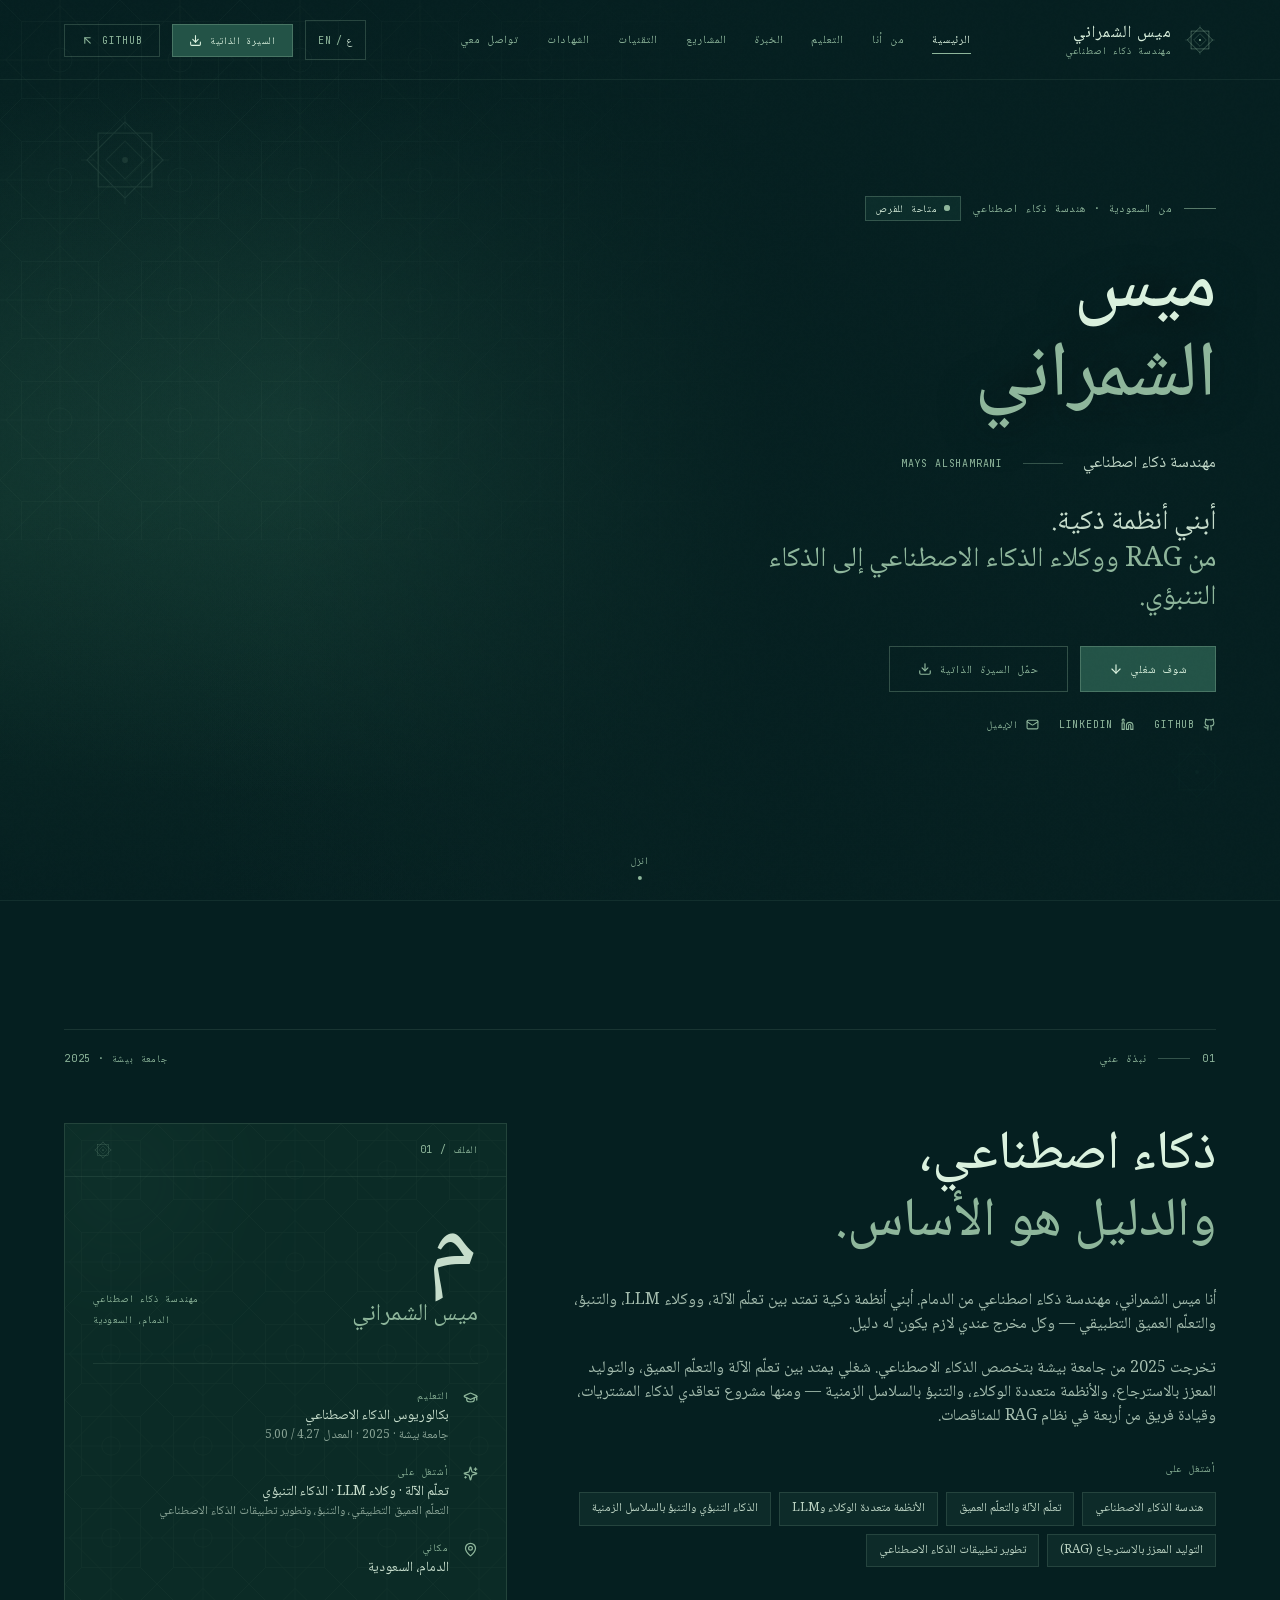
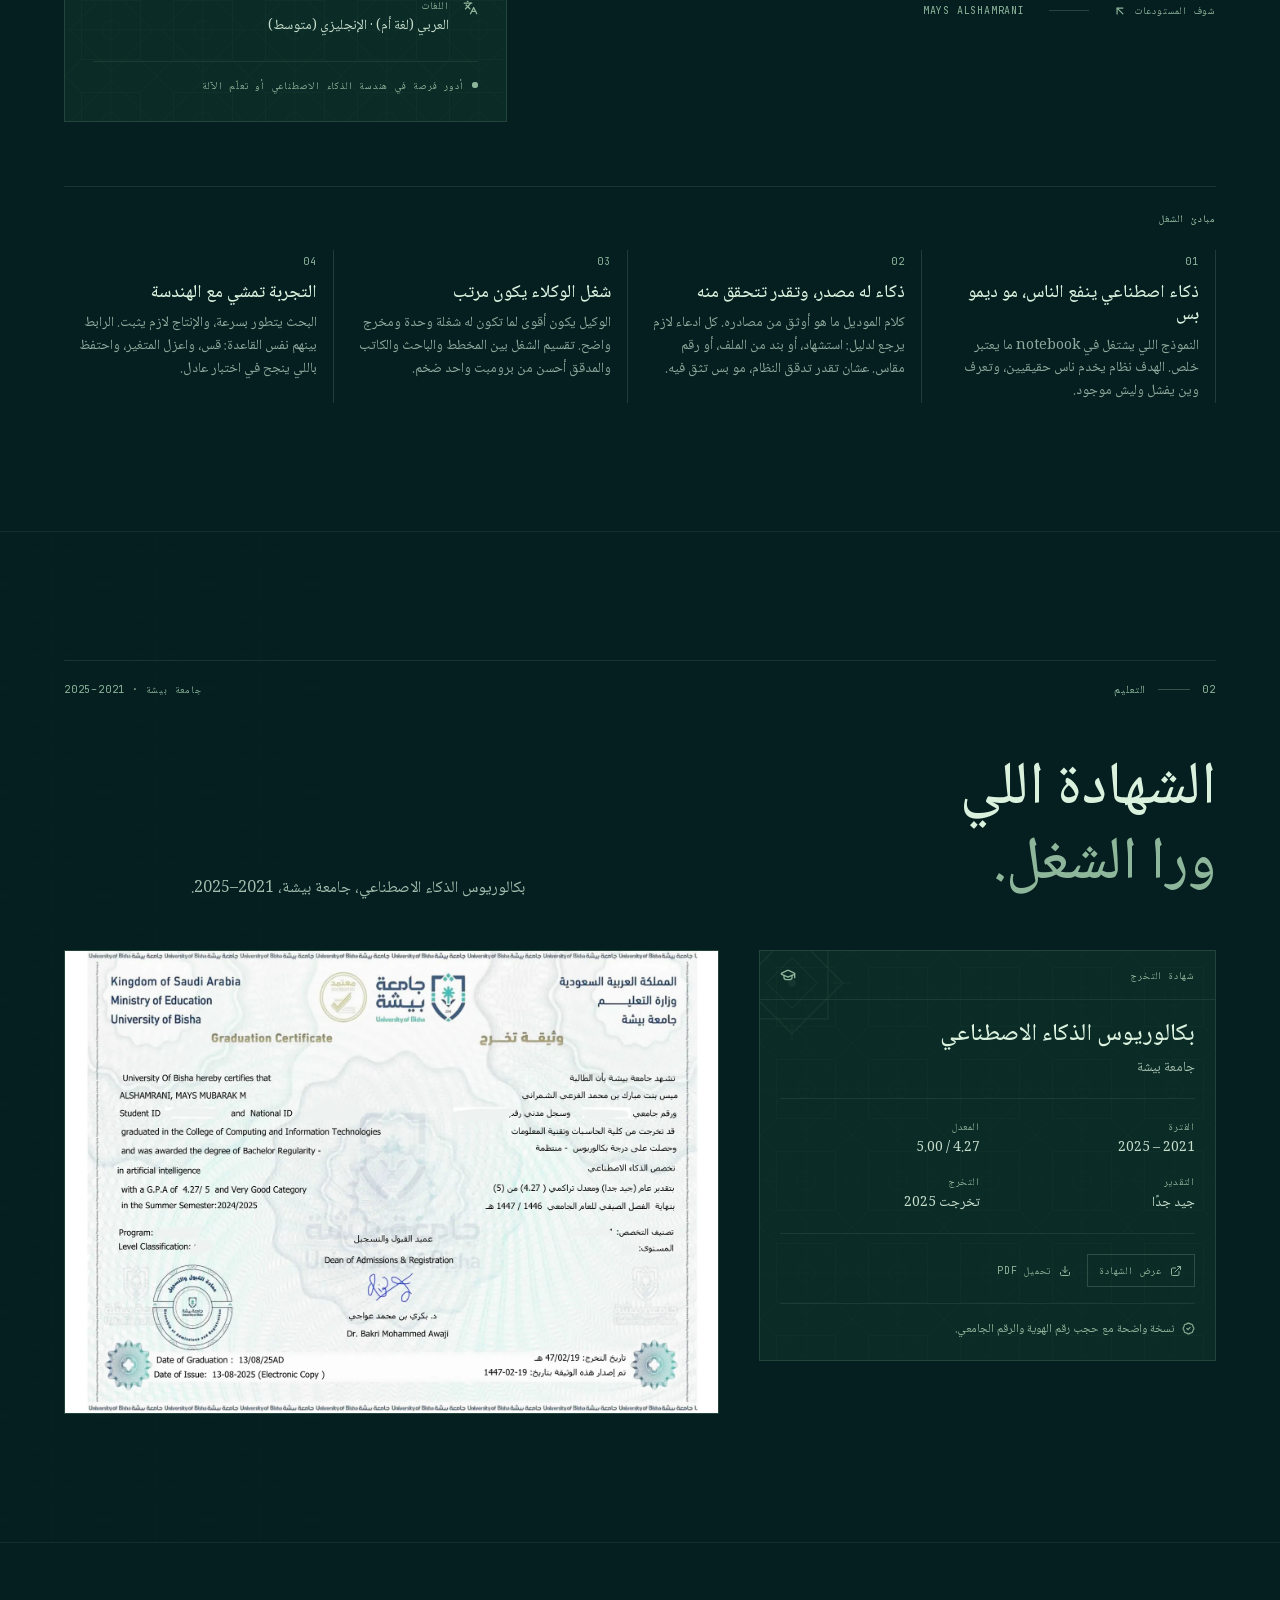
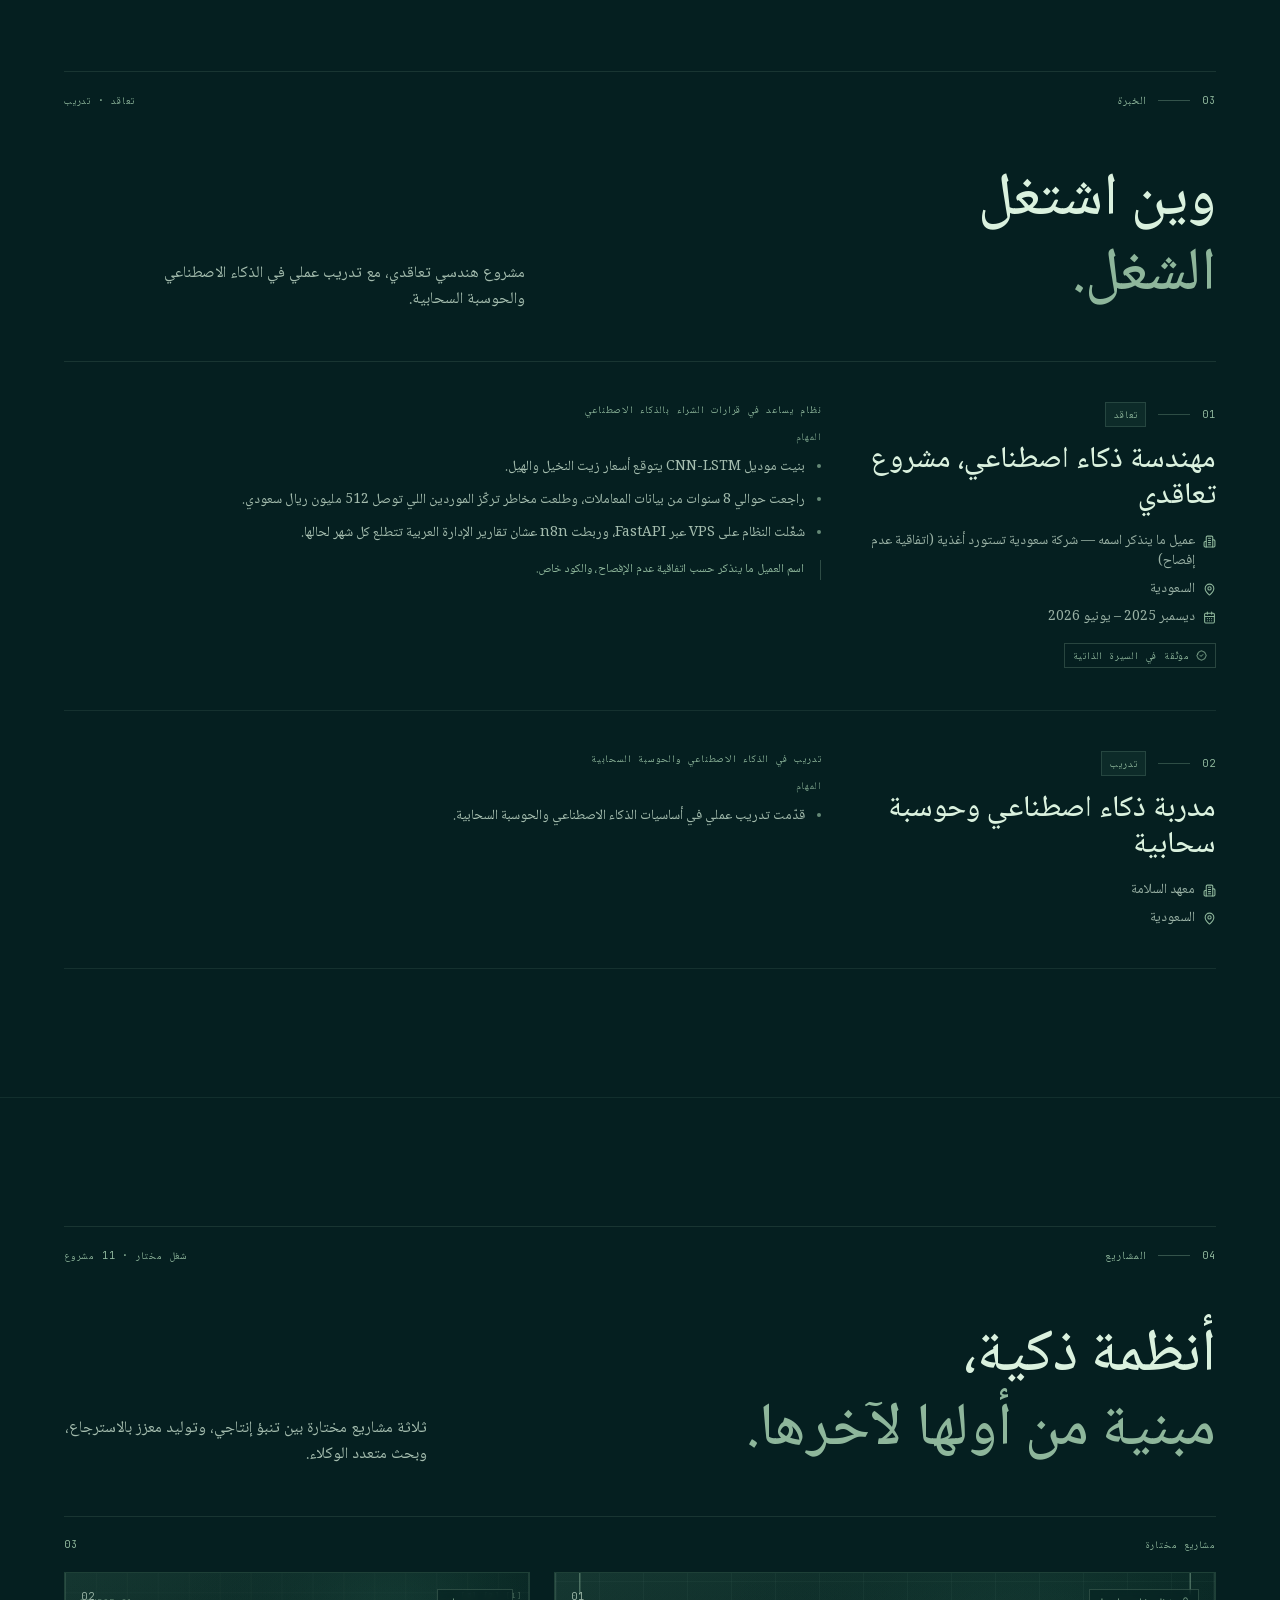
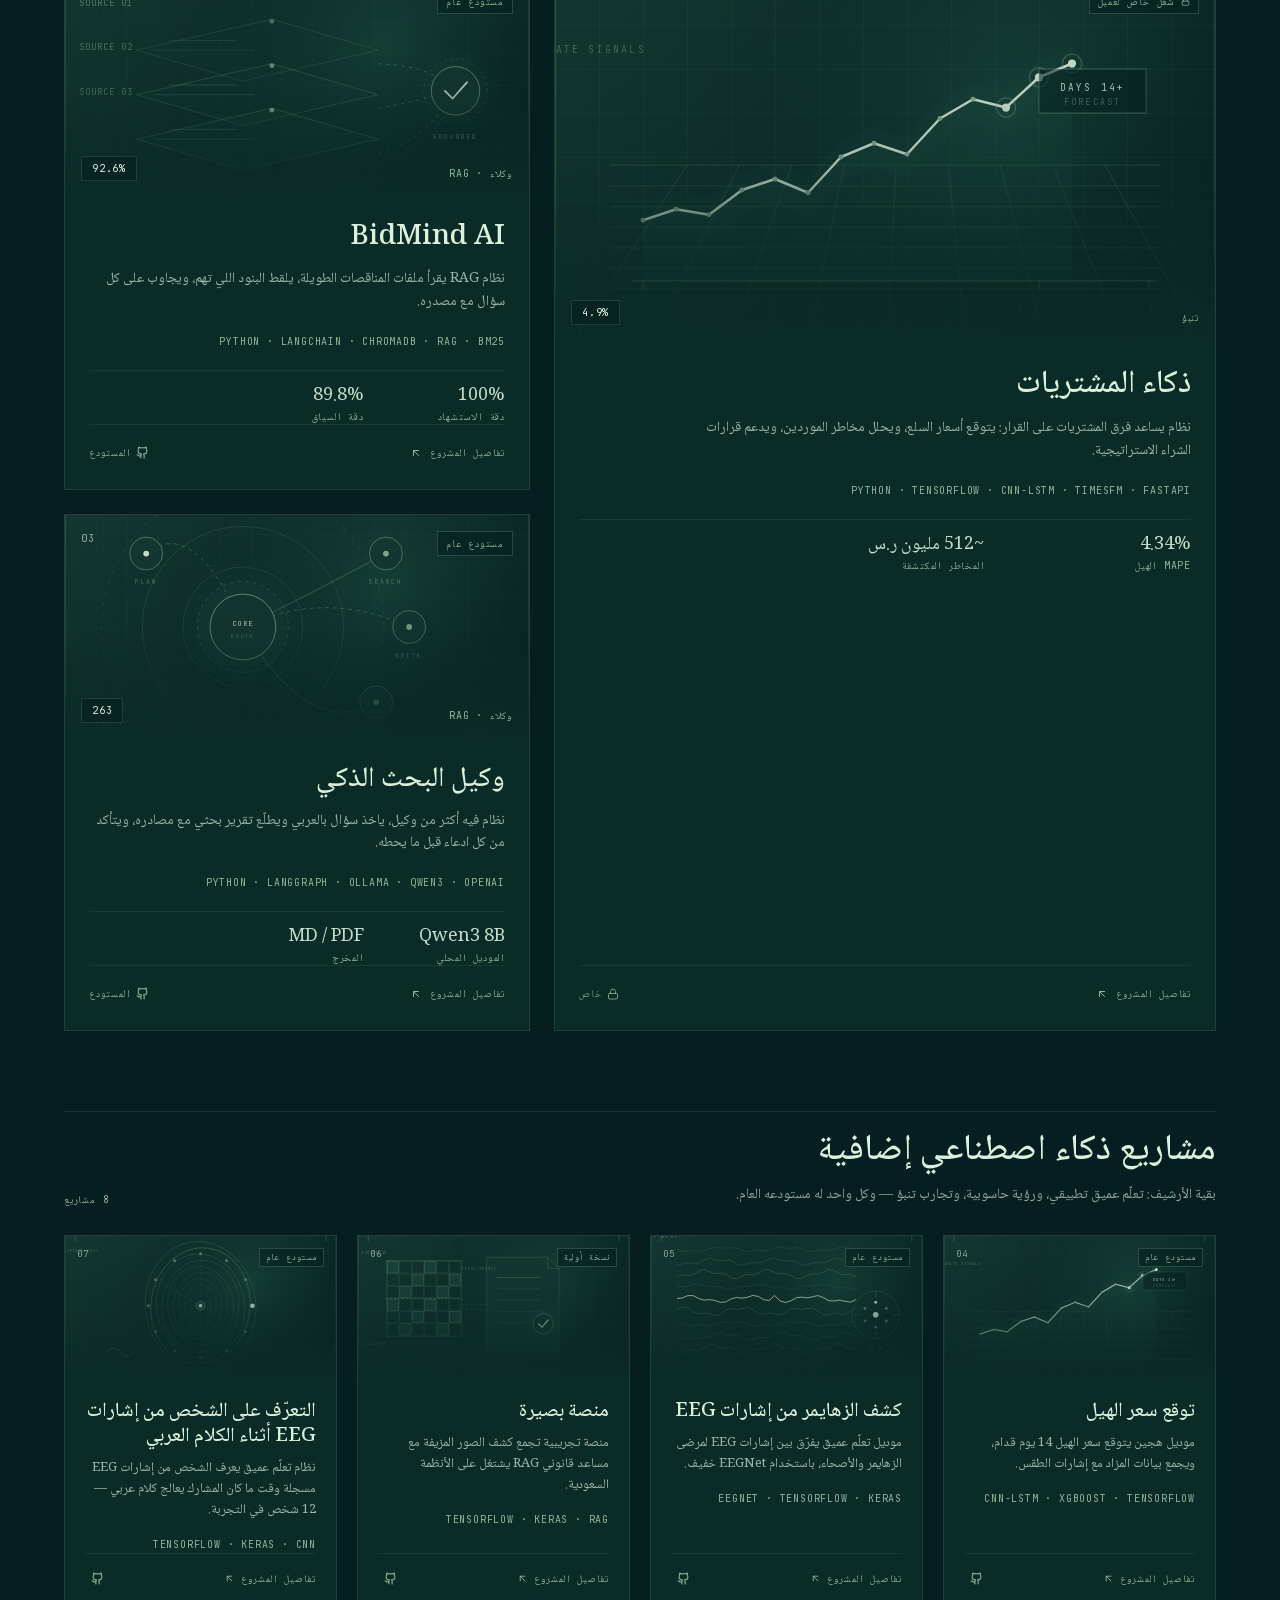
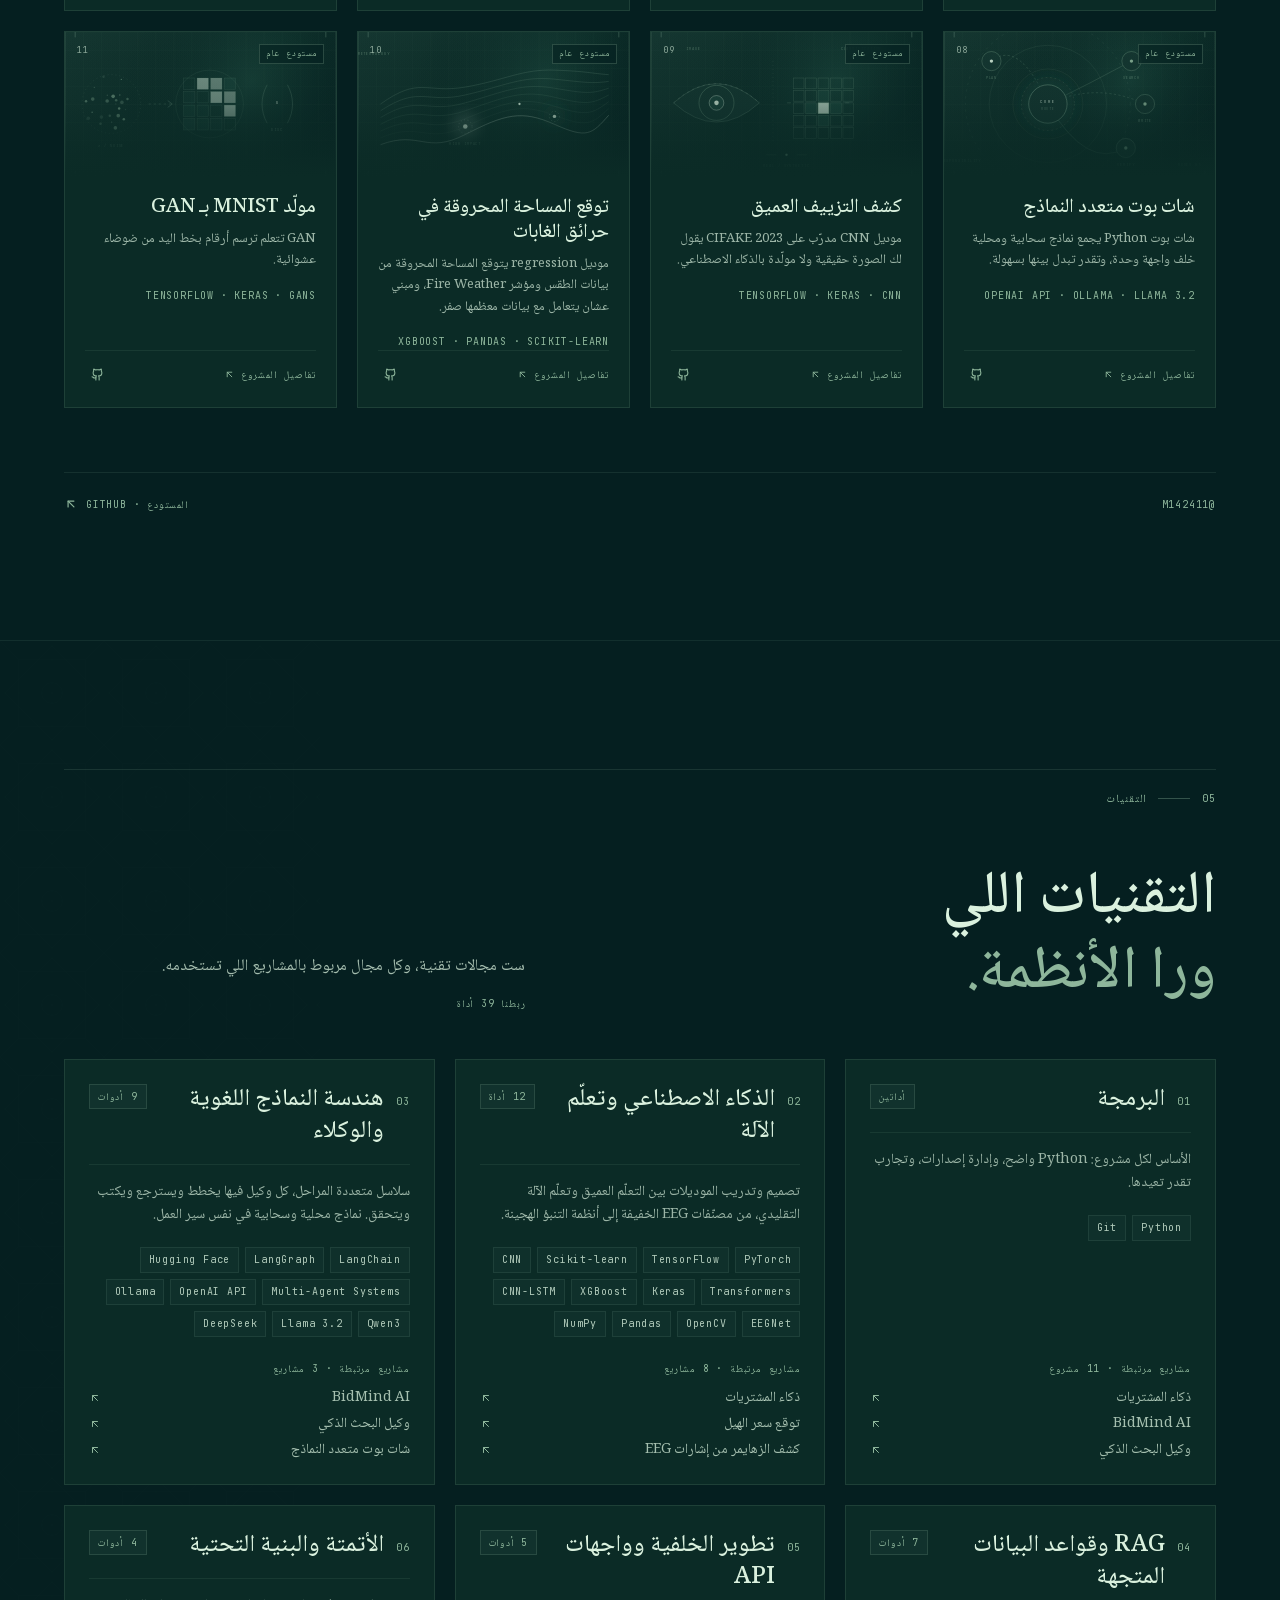
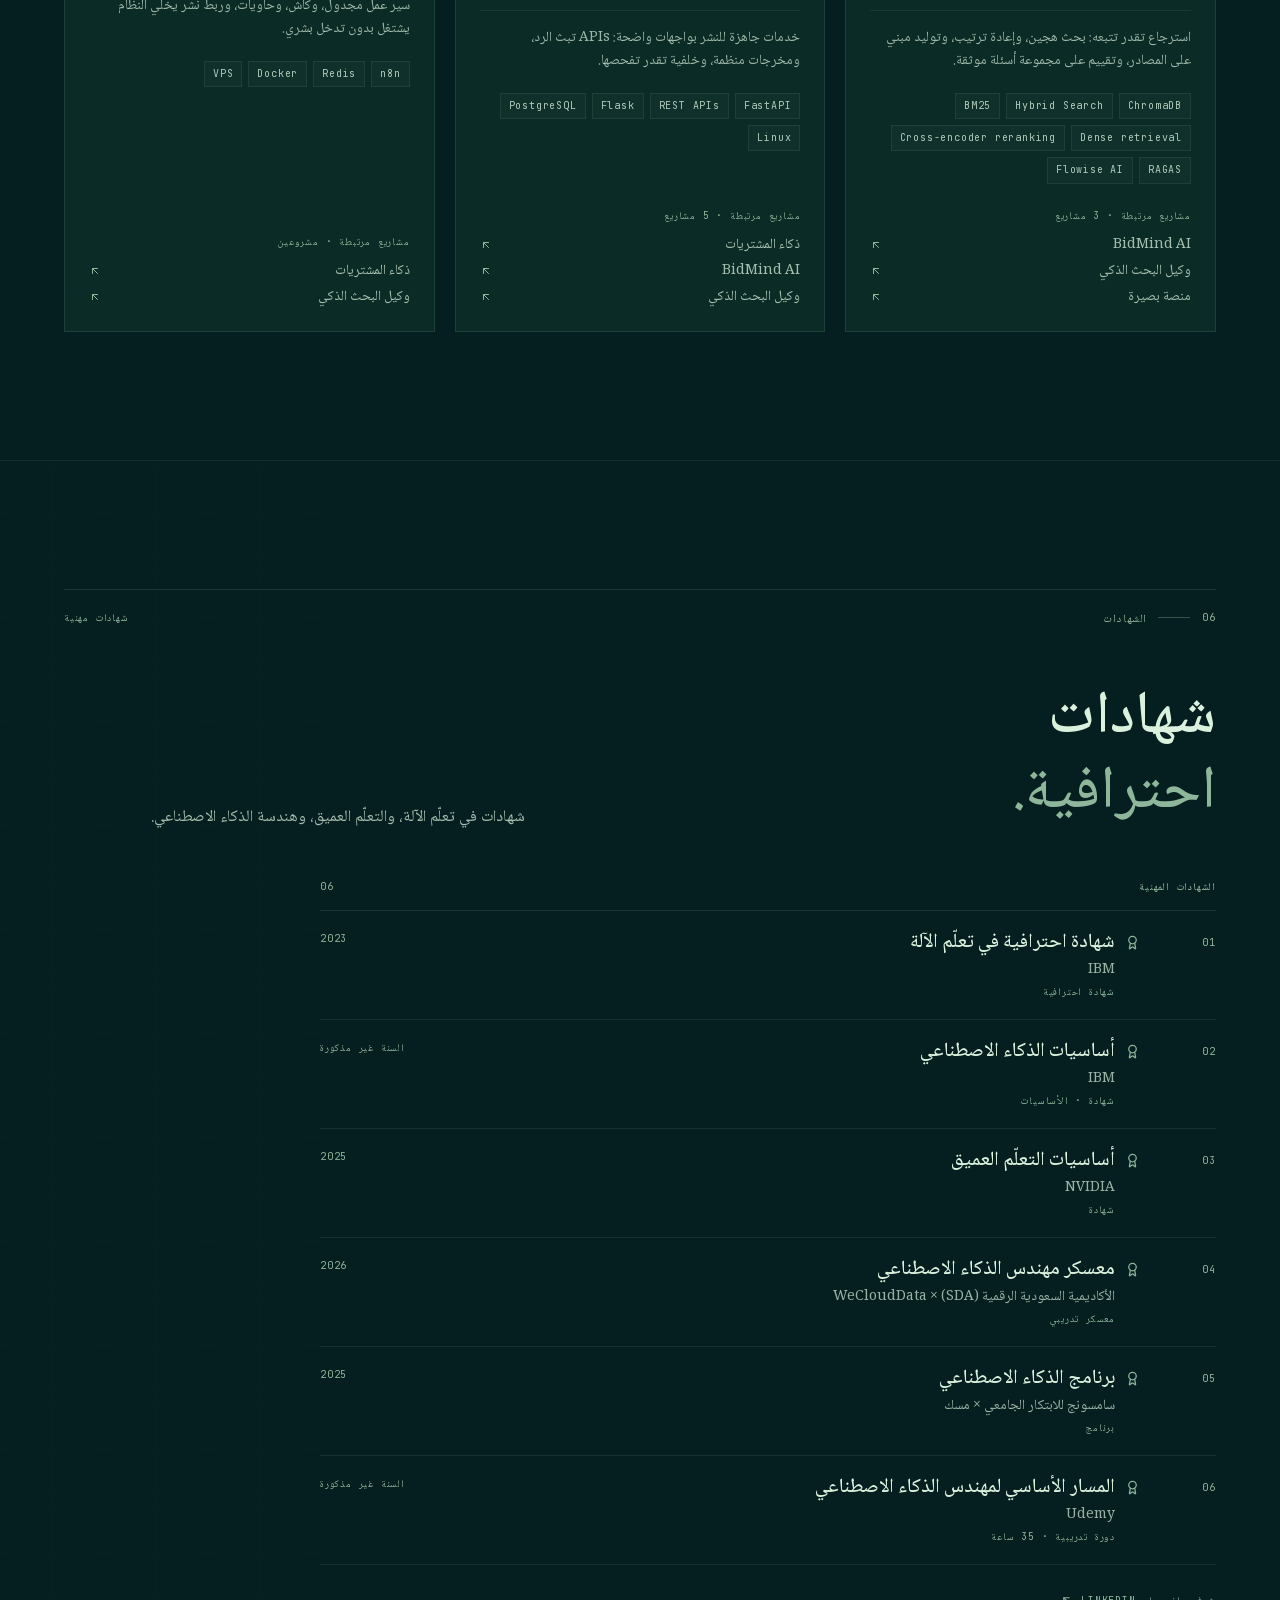
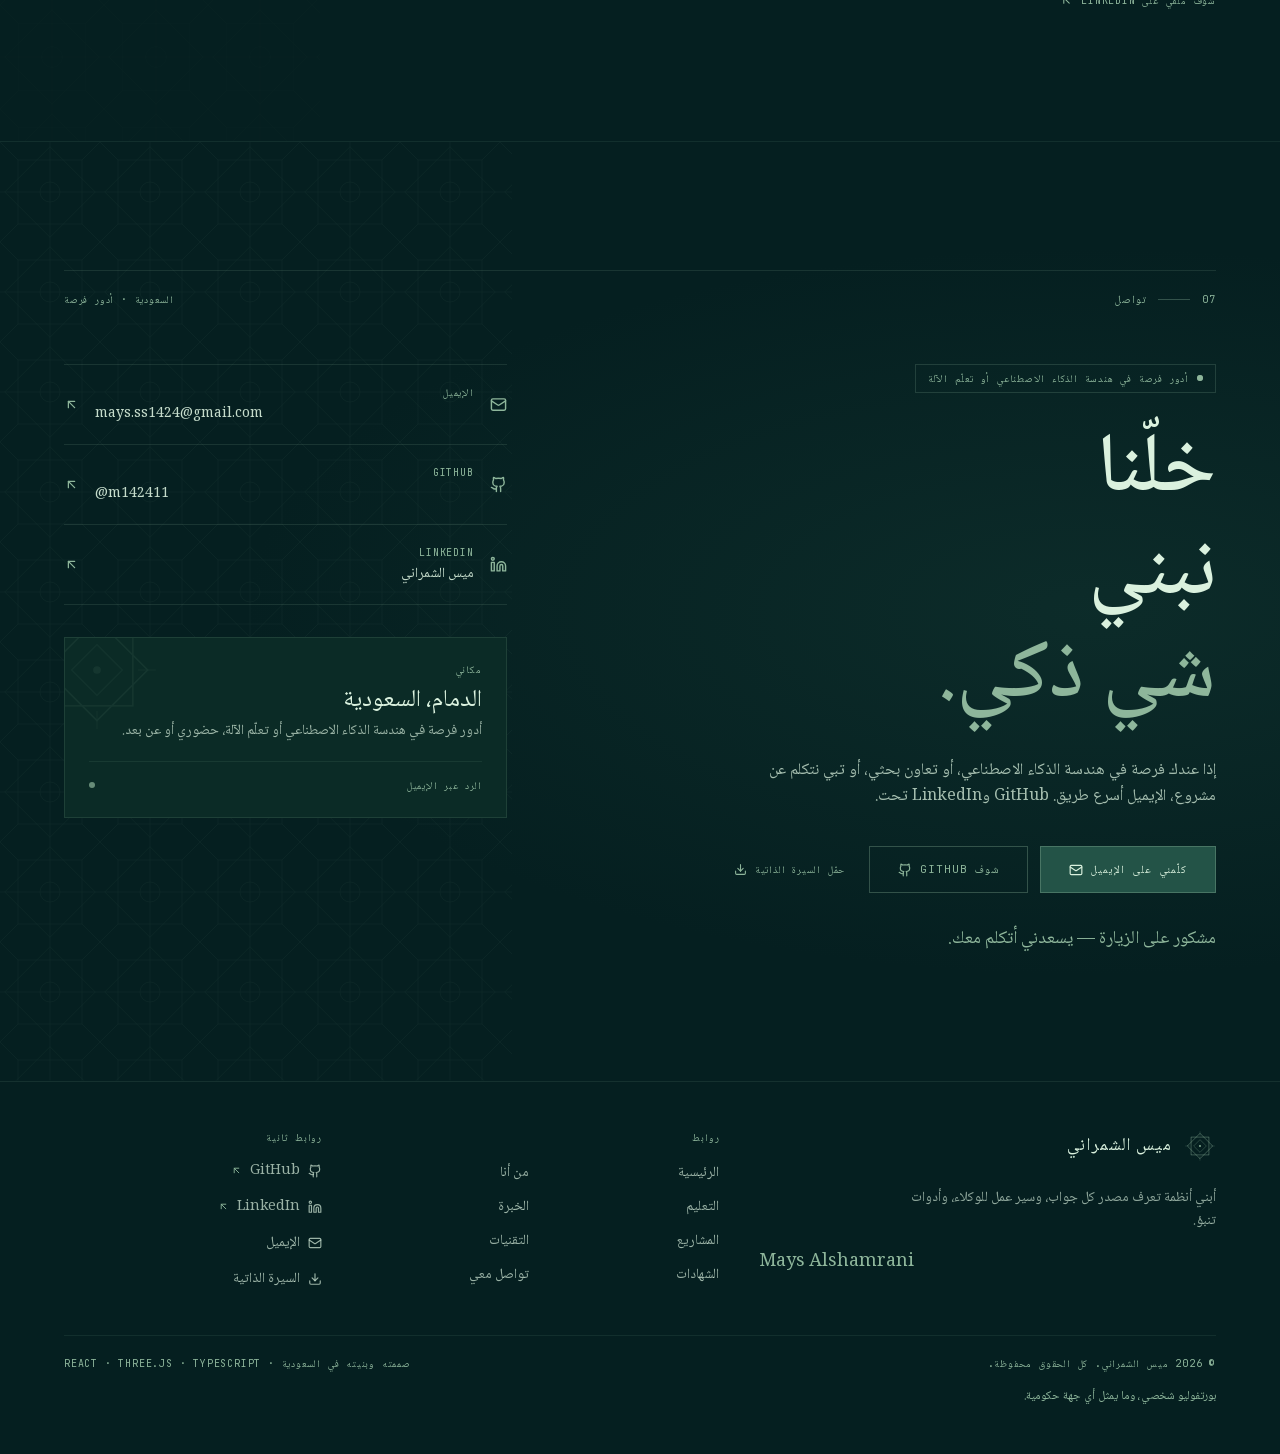
==== commit c46e4cbf: "Reorder portfolio sections and add standalone Education" ====
--- a/ar/index.html
+++ b/ar/index.html
@@ -246,9 +246,9 @@
         ]
       }
     </script>
-    <script type="module" crossorigin src="/assets/main-DdjWc2Ra.js"></script>
+    <script type="module" crossorigin src="/assets/main-C23mSt27.js"></script>
     <style data-main-css>
-*,:before,:after{--tw-border-spacing-x: 0;--tw-border-spacing-y: 0;--tw-translate-x: 0;--tw-translate-y: 0;--tw-rotate: 0;--tw-skew-x: 0;--tw-skew-y: 0;--tw-scale-x: 1;--tw-scale-y: 1;--tw-pan-x: ;--tw-pan-y: ;--tw-pinch-zoom: ;--tw-scroll-snap-strictness: proximity;--tw-gradient-from-position: ;--tw-gradient-via-position: ;--tw-gradient-to-position: ;--tw-ordinal: ;--tw-slashed-zero: ;--tw-numeric-figure: ;--tw-numeric-spacing: ;--tw-numeric-fraction: ;--tw-ring-inset: ;--tw-ring-offset-width: 0px;--tw-ring-offset-color: #fff;--tw-ring-color: rgb(59 130 246 / .5);--tw-ring-offset-shadow: 0 0 #0000;--tw-ring-shadow: 0 0 #0000;--tw-shadow: 0 0 #0000;--tw-shadow-colored: 0 0 #0000;--tw-blur: ;--tw-brightness: ;--tw-contrast: ;--tw-grayscale: ;--tw-hue-rotate: ;--tw-invert: ;--tw-saturate: ;--tw-sepia: ;--tw-drop-shadow: ;--tw-backdrop-blur: ;--tw-backdrop-brightness: ;--tw-backdrop-contrast: ;--tw-backdrop-grayscale: ;--tw-backdrop-hue-rotate: ;--tw-backdrop-invert: ;--tw-backdrop-opacity: ;--tw-backdrop-saturate: ;--tw-backdrop-sepia: ;--tw-contain-size: ;--tw-contain-layout: ;--tw-contain-paint: ;--tw-contain-style: }::backdrop{--tw-border-spacing-x: 0;--tw-border-spacing-y: 0;--tw-translate-x: 0;--tw-translate-y: 0;--tw-rotate: 0;--tw-skew-x: 0;--tw-skew-y: 0;--tw-scale-x: 1;--tw-scale-y: 1;--tw-pan-x: ;--tw-pan-y: ;--tw-pinch-zoom: ;--tw-scroll-snap-strictness: proximity;--tw-gradient-from-position: ;--tw-gradient-via-position: ;--tw-gradient-to-position: ;--tw-ordinal: ;--tw-slashed-zero: ;--tw-numeric-figure: ;--tw-numeric-spacing: ;--tw-numeric-fraction: ;--tw-ring-inset: ;--tw-ring-offset-width: 0px;--tw-ring-offset-color: #fff;--tw-ring-color: rgb(59 130 246 / .5);--tw-ring-offset-shadow: 0 0 #0000;--tw-ring-shadow: 0 0 #0000;--tw-shadow: 0 0 #0000;--tw-shadow-colored: 0 0 #0000;--tw-blur: ;--tw-brightness: ;--tw-contrast: ;--tw-grayscale: ;--tw-hue-rotate: ;--tw-invert: ;--tw-saturate: ;--tw-sepia: ;--tw-drop-shadow: ;--tw-backdrop-blur: ;--tw-backdrop-brightness: ;--tw-backdrop-contrast: ;--tw-backdrop-grayscale: ;--tw-backdrop-hue-rotate: ;--tw-backdrop-invert: ;--tw-backdrop-opacity: ;--tw-backdrop-saturate: ;--tw-backdrop-sepia: ;--tw-contain-size: ;--tw-contain-layout: ;--tw-contain-paint: ;--tw-contain-style: }*,:before,:after{box-sizing:border-box;border-width:0;border-style:solid;border-color:#e5e7eb}:before,:after{--tw-content: ""}html,:host{line-height:1.5;-webkit-text-size-adjust:100%;-moz-tab-size:4;-o-tab-size:4;tab-size:4;font-family:Space Grotesk,system-ui,sans-serif;font-feature-settings:normal;font-variation-settings:normal;-webkit-tap-highlight-color:transparent}body{margin:0;line-height:inherit}hr{height:0;color:inherit;border-top-width:1px}abbr:where([title]){-webkit-text-decoration:underline dotted;text-decoration:underline dotted}h1,h2,h3,h4,h5,h6{font-size:inherit;font-weight:inherit}a{color:inherit;text-decoration:inherit}b,strong{font-weight:bolder}code,kbd,samp,pre{font-family:JetBrains Mono,monospace;font-feature-settings:normal;font-variation-settings:normal;font-size:1em}small{font-size:80%}sub,sup{font-size:75%;line-height:0;position:relative;vertical-align:baseline}sub{bottom:-.25em}sup{top:-.5em}table{text-indent:0;border-color:inherit;border-collapse:collapse}button,input,optgroup,select,textarea{font-family:inherit;font-feature-settings:inherit;font-variation-settings:inherit;font-size:100%;font-weight:inherit;line-height:inherit;letter-spacing:inherit;color:inherit;margin:0;padding:0}button,select{text-transform:none}button,input:where([type=button]),input:where([type=reset]),input:where([type=submit]){-webkit-appearance:button;background-color:transparent;background-image:none}:-moz-focusring{outline:auto}:-moz-ui-invalid{box-shadow:none}progress{vertical-align:baseline}::-webkit-inner-spin-button,::-webkit-outer-spin-button{height:auto}[type=search]{-webkit-appearance:textfield;outline-offset:-2px}::-webkit-search-decoration{-webkit-appearance:none}::-webkit-file-upload-button{-webkit-appearance:button;font:inherit}summary{display:list-item}blockquote,dl,dd,h1,h2,h3,h4,h5,h6,hr,figure,p,pre{margin:0}fieldset{margin:0;padding:0}legend{padding:0}ol,ul,menu{list-style:none;margin:0;padding:0}dialog{padding:0}textarea{resize:vertical}input::-moz-placeholder,textarea::-moz-placeholder{opacity:1;color:#9ca3af}input::placeholder,textarea::placeholder{opacity:1;color:#9ca3af}button,[role=button]{cursor:pointer}:disabled{cursor:default}img,svg,video,canvas,audio,iframe,embed,object{display:block;vertical-align:middle}img,video{max-width:100%;height:auto}[hidden]:where(:not([hidden=until-found])){display:none}:root{--forest-deep: #051f20;--forest-dark: #0b2b26;--forest-mid: #163832;--forest-emerald: #235347;--forest-sage: #8eb69b;--forest-mint: #daf1de;color-scheme:dark}html{scroll-behavior:smooth;scroll-padding-top:6rem;-webkit-text-size-adjust:100%}body{--tw-bg-opacity: 1;background-color:rgb(5 31 32 / var(--tw-bg-opacity, 1));--tw-text-opacity: 1;color:rgb(218 241 222 / var(--tw-text-opacity, 1));-webkit-font-smoothing:antialiased;-moz-osx-font-smoothing:grayscale;font-family:Space Grotesk,system-ui,sans-serif;font-feature-settings:"ss01" 1,"ss02" 1;overflow-x:hidden}h1,h2,h3,h4{font-family:Cormorant Garamond,Times New Roman,serif;font-weight:500}::-moz-selection{background-color:#235347;color:#daf1de}::selection{background-color:#235347;color:#daf1de}:focus-visible{outline:2px solid #8eb69b;outline-offset:4px}[dir=rtl] body{font-family:Noto Naskh Arabic,Space Grotesk,system-ui,sans-serif}[dir=rtl] .font-display{font-family:Noto Naskh Arabic,Cormorant Garamond,serif}[dir=rtl] h1,[dir=rtl] h2,[dir=rtl] h3,[dir=rtl] h4,[dir=rtl] p,[dir=rtl] li,[dir=rtl] a,[dir=rtl] button,[dir=rtl] dt,[dir=rtl] dd{letter-spacing:normal}[dir=rtl] .font-mono,[dir=rtl] .eyebrow{font-family:JetBrains Mono,Noto Naskh Arabic,monospace;letter-spacing:.08em}[dir=rtl] .btn-primary,[dir=rtl] .btn-ghost,[dir=rtl] .nav-link{font-family:JetBrains Mono,Noto Naskh Arabic,monospace}[dir=rtl] .italic{font-style:normal}[dir=rtl] .hero-name{font-size:clamp(3.2rem,6.1vw,6rem);line-height:1.14;letter-spacing:-.01em}[dir=rtl] h1,[dir=rtl] h2{line-height:1.24}::-webkit-scrollbar{width:10px;height:10px}::-webkit-scrollbar-track{background:#051f20}::-webkit-scrollbar-thumb{background:#235347;border:2px solid #051f20}::-webkit-scrollbar-thumb:hover{background:#235347;box-shadow:inset 0 0 0 20px #daf1de1a}.container{width:100%}@media(min-width:640px){.container{max-width:640px}}@media(min-width:768px){.container{max-width:768px}}@media(min-width:1024px){.container{max-width:1024px}}@media(min-width:1280px){.container{max-width:1280px}}@media(min-width:1536px){.container{max-width:1536px}}.container-shell{margin-left:auto;margin-right:auto;width:100%;max-width:1500px;padding-left:1.5rem;padding-right:1.5rem}@media(min-width:768px){.container-shell{padding-left:2.5rem;padding-right:2.5rem}}@media(min-width:1024px){.container-shell{padding-left:4rem;padding-right:4rem}}[dir=rtl] .eyebrow{font-family:JetBrains Mono,Noto Naskh Arabic,monospace;letter-spacing:.08em}.eyebrow{font-family:JetBrains Mono,monospace;font-size:10px;text-transform:uppercase;letter-spacing:.34em;--tw-text-opacity: 1;color:rgb(142 182 155 / var(--tw-text-opacity, 1))}@media(min-width:768px){.eyebrow{font-size:11px}}[dir=rtl] .btn-primary{font-family:JetBrains Mono,Noto Naskh Arabic,monospace;letter-spacing:.08em}.btn-primary{position:relative;display:inline-flex;align-items:center;justify-content:center;gap:.5rem;overflow:hidden;--tw-bg-opacity: 1;background-color:rgb(35 83 71 / var(--tw-bg-opacity, 1));padding:.875rem 1.75rem;font-family:JetBrains Mono,monospace;font-size:11px;text-transform:uppercase;letter-spacing:.22em;--tw-text-opacity: 1;color:rgb(218 241 222 / var(--tw-text-opacity, 1));transition-property:color,background-color,border-color,text-decoration-color,fill,stroke;transition-timing-function:cubic-bezier(.4,0,.2,1);transition-duration:.5s;border:1px solid rgba(142,182,155,.35)}.btn-primary:before{content:"";position:absolute;inset:0;background:linear-gradient(120deg,transparent 0%,rgba(218,241,222,.16) 45%,transparent 70%);transform:translate(-120%);transition:transform .9s cubic-bezier(.22,1,.36,1)}.btn-primary:hover:before{transform:translate(120%)}.btn-primary:hover{background:#235347;box-shadow:inset 0 0 0 100px #daf1de12}[dir=rtl] .btn-ghost{font-family:JetBrains Mono,Noto Naskh Arabic,monospace;letter-spacing:.08em}.btn-ghost{display:inline-flex;align-items:center;justify-content:center;gap:.5rem;padding:.875rem 1.75rem;font-family:JetBrains Mono,monospace;font-size:11px;text-transform:uppercase;letter-spacing:.22em;--tw-text-opacity: 1;color:rgb(142 182 155 / var(--tw-text-opacity, 1));transition-property:all;transition-timing-function:cubic-bezier(.4,0,.2,1);transition-duration:.5s;border:1px solid rgba(142,182,155,.32)}.btn-ghost:hover{background:#8eb69b14;color:#daf1de;border-color:#8eb69b99}.hero-atmosphere{background:radial-gradient(ellipse at 76% 48%,rgba(35,83,71,.42) 0%,transparent 55%),radial-gradient(ellipse at 18% 82%,rgba(22,56,50,.36) 0%,transparent 58%),linear-gradient(180deg,#051f20,#0b2b26 56%,#051f20)}[dir=rtl] .hero-atmosphere{background:radial-gradient(ellipse at 24% 48%,rgba(35,83,71,.42) 0%,transparent 55%),radial-gradient(ellipse at 82% 82%,rgba(22,56,50,.36) 0%,transparent 58%),linear-gradient(180deg,#051f20,#0b2b26 56%,#051f20)}.hero-veil-mobile{background:radial-gradient(ellipse at 50% 62%,#051f2033,#051f20b8 48%,#051f20f7)}.hero-veil-desktop{background:linear-gradient(to right,#051f20 0%,rgba(5,31,32,.96) 40%,rgba(5,31,32,.58) 58%,rgba(5,31,32,.08) 78%,transparent 100%)}[dir=rtl] .hero-veil-desktop{background:linear-gradient(to left,#051f20 0%,rgba(5,31,32,.96) 40%,rgba(5,31,32,.58) 58%,rgba(5,31,32,.08) 78%,transparent 100%)}.contact-atmosphere{background:radial-gradient(ellipse at 15% 50%,rgba(35,83,71,.35) 0%,transparent 55%)}[dir=rtl] .contact-atmosphere{background:radial-gradient(ellipse at 85% 50%,rgba(35,83,71,.35) 0%,transparent 55%)}.card-spotlight{position:relative}.card-spotlight:after{content:"";position:absolute;inset:0;pointer-events:none;opacity:0;transition:opacity .5s ease;background:radial-gradient(420px circle at var(--spot-x, 50%) var(--spot-y, 50%),rgba(142,182,155,.14),transparent 62%)}.card-spotlight:hover:after,.card-spotlight:focus-within:after{opacity:1}.link-line{background-image:linear-gradient(currentColor,currentColor);background-position:0 100%;background-repeat:no-repeat;background-size:0% 1px;transition:background-size .45s cubic-bezier(.22,1,.36,1)}.link-line:hover,.link-line:focus-visible{background-size:100% 1px}[dir=rtl] .link-line{background-position:100% 100%}.cover-scan{position:absolute;inset:0;pointer-events:none;overflow:hidden}.cover-scan:before{content:"";position:absolute;left:0;right:0;top:-40%;height:38%;background:linear-gradient(to bottom,transparent,rgba(218,241,222,.12),transparent);transition:transform 1.1s cubic-bezier(.22,1,.36,1)}.group:hover .cover-scan:before{transform:translateY(420%)}[dir=rtl] .nav-link{font-family:JetBrains Mono,Noto Naskh Arabic,monospace;letter-spacing:.08em}.nav-link{position:relative;padding-top:.5rem;padding-bottom:.5rem;font-family:JetBrains Mono,monospace;font-size:11px;text-transform:uppercase;letter-spacing:.2em;--tw-text-opacity: 1;color:rgb(142 182 155 / var(--tw-text-opacity, 1));transition-property:color,background-color,border-color,text-decoration-color,fill,stroke;transition-timing-function:cubic-bezier(.4,0,.2,1);transition-duration:.3s}.nav-link:hover{--tw-text-opacity: 1;color:rgb(218 241 222 / var(--tw-text-opacity, 1))}.nav-link:before{content:"";position:absolute;inset:-6px -8px}.nav-link[aria-current=true]{--tw-text-opacity: 1;color:rgb(218 241 222 / var(--tw-text-opacity, 1))}.nav-link[aria-current=true]:after{content:"";position:absolute;left:0;right:0;bottom:0;height:1px;background:#8eb69b}.sr-only{position:absolute;width:1px;height:1px;padding:0;margin:-1px;overflow:hidden;clip:rect(0,0,0,0);white-space:nowrap;border-width:0}.pointer-events-none{pointer-events:none}.visible{visibility:visible}.invisible{visibility:hidden}.static{position:static}.fixed{position:fixed}.absolute{position:absolute}.relative{position:relative}.sticky{position:sticky}.inset-0{inset:0}.inset-x-0{left:0;right:0}.inset-x-3{left:.75rem;right:.75rem}.inset-x-4{left:1rem;right:1rem}.inset-x-5{left:1.25rem;right:1.25rem}.inset-y-0{top:0;bottom:0}.-end-10{inset-inline-end:-2.5rem}.-end-8{inset-inline-end:-2rem}.-top-10{top:-2.5rem}.-top-8{top:-2rem}.bottom-0{bottom:0}.bottom-24{bottom:6rem}.bottom-4{bottom:1rem}.bottom-40{bottom:10rem}.bottom-5{bottom:1.25rem}.end-0{inset-inline-end:0px}.end-6{inset-inline-end:1.5rem}.end-7{inset-inline-end:1.75rem}.end-\[6\%\]{inset-inline-end:6%}.left-1\/2{left:50%}.start-0{inset-inline-start:0px}.start-\[4\%\]{inset-inline-start:4%}.top-0{top:0}.top-28{top:7rem}.top-3{top:.75rem}.top-4{top:1rem}.top-6{top:1.5rem}.isolate{isolation:isolate}.z-10{z-index:10}.z-20{z-index:20}.z-30{z-index:30}.z-\[100\]{z-index:100}.z-\[60\]{z-index:60}.z-\[80\]{z-index:80}.z-\[85\]{z-index:85}.-mx-1{margin-left:-.25rem;margin-right:-.25rem}.-my-1{margin-top:-.25rem;margin-bottom:-.25rem}.-my-1\.5{margin-top:-.375rem;margin-bottom:-.375rem}.mx-auto{margin-left:auto;margin-right:auto}.mb-1{margin-bottom:.25rem}.mb-10{margin-bottom:2.5rem}.mb-3{margin-bottom:.75rem}.mt-0\.5{margin-top:.125rem}.mt-1{margin-top:.25rem}.mt-1\.5{margin-top:.375rem}.mt-10{margin-top:2.5rem}.mt-12{margin-top:3rem}.mt-16{margin-top:4rem}.mt-2{margin-top:.5rem}.mt-20{margin-top:5rem}.mt-3{margin-top:.75rem}.mt-4{margin-top:1rem}.mt-5{margin-top:1.25rem}.mt-6{margin-top:1.5rem}.mt-7{margin-top:1.75rem}.mt-8{margin-top:2rem}.mt-9{margin-top:2.25rem}.mt-auto{margin-top:auto}.line-clamp-3{overflow:hidden;display:-webkit-box;-webkit-box-orient:vertical;-webkit-line-clamp:3}.block{display:block}.inline-block{display:inline-block}.flex{display:flex}.inline-flex{display:inline-flex}.grid{display:grid}.hidden{display:none}.h-1{height:.25rem}.h-1\.5{height:.375rem}.h-10{height:2.5rem}.h-16{height:4rem}.h-24{height:6rem}.h-32{height:8rem}.h-36{height:9rem}.h-48{height:12rem}.h-5{height:1.25rem}.h-52{height:13rem}.h-6{height:1.5rem}.h-60{height:15rem}.h-64{height:16rem}.h-8{height:2rem}.h-\[60vh\]{height:60vh}.h-auto{height:auto}.h-full{height:100%}.h-px{height:1px}.max-h-\[92vh\]{max-height:92vh}.min-h-6{min-height:1.5rem}.min-h-\[100svh\]{min-height:100svh}.min-h-\[60vh\]{min-height:60vh}.min-h-screen{min-height:100vh}.w-1{width:.25rem}.w-1\.5{width:.375rem}.w-1\/4{width:25%}.w-10{width:2.5rem}.w-16{width:4rem}.w-2\/5{width:40%}.w-24{width:6rem}.w-32{width:8rem}.w-48{width:12rem}.w-5{width:1.25rem}.w-6{width:1.5rem}.w-8{width:2rem}.w-auto{width:auto}.w-full{width:100%}.w-px{width:1px}.min-w-0{min-width:0px}.max-w-2xl{max-width:42rem}.max-w-3xl{max-width:48rem}.max-w-6xl{max-width:72rem}.max-w-\[1500px\]{max-width:1500px}.max-w-md{max-width:28rem}.max-w-prose{max-width:65ch}.max-w-xl{max-width:36rem}.max-w-xs{max-width:20rem}.flex-1{flex:1 1 0%}.shrink-0{flex-shrink:0}.-translate-x-1\/2{--tw-translate-x: -50%;transform:translate(var(--tw-translate-x),var(--tw-translate-y)) rotate(var(--tw-rotate)) skew(var(--tw-skew-x)) skewY(var(--tw-skew-y)) scaleX(var(--tw-scale-x)) scaleY(var(--tw-scale-y))}.transform{transform:translate(var(--tw-translate-x),var(--tw-translate-y)) rotate(var(--tw-rotate)) skew(var(--tw-skew-x)) skewY(var(--tw-skew-y)) scaleX(var(--tw-scale-x)) scaleY(var(--tw-scale-y))}@keyframes ping{75%,to{transform:scale(2);opacity:0}}.animate-ping{animation:ping 1s cubic-bezier(0,0,.2,1) infinite}.resize{resize:both}.grid-cols-1{grid-template-columns:repeat(1,minmax(0,1fr))}.grid-cols-2{grid-template-columns:repeat(2,minmax(0,1fr))}.grid-cols-3{grid-template-columns:repeat(3,minmax(0,1fr))}.flex-col{flex-direction:column}.flex-col-reverse{flex-direction:column-reverse}.flex-wrap{flex-wrap:wrap}.items-start{align-items:flex-start}.items-end{align-items:flex-end}.items-center{align-items:center}.items-baseline{align-items:baseline}.items-stretch{align-items:stretch}.justify-center{justify-content:center}.justify-between{justify-content:space-between}.gap-1{gap:.25rem}.gap-1\.5{gap:.375rem}.gap-10{gap:2.5rem}.gap-12{gap:3rem}.gap-2{gap:.5rem}.gap-2\.5{gap:.625rem}.gap-3{gap:.75rem}.gap-3\.5{gap:.875rem}.gap-4{gap:1rem}.gap-5{gap:1.25rem}.gap-6{gap:1.5rem}.gap-8{gap:2rem}.gap-x-5{-moz-column-gap:1.25rem;column-gap:1.25rem}.gap-x-6{-moz-column-gap:1.5rem;column-gap:1.5rem}.gap-y-2{row-gap:.5rem}.gap-y-2\.5{row-gap:.625rem}.gap-y-3{row-gap:.75rem}.space-y-2>:not([hidden])~:not([hidden]){--tw-space-y-reverse: 0;margin-top:calc(.5rem * calc(1 - var(--tw-space-y-reverse)));margin-bottom:calc(.5rem * var(--tw-space-y-reverse))}.space-y-2\.5>:not([hidden])~:not([hidden]){--tw-space-y-reverse: 0;margin-top:calc(.625rem * calc(1 - var(--tw-space-y-reverse)));margin-bottom:calc(.625rem * var(--tw-space-y-reverse))}.space-y-3>:not([hidden])~:not([hidden]){--tw-space-y-reverse: 0;margin-top:calc(.75rem * calc(1 - var(--tw-space-y-reverse)));margin-bottom:calc(.75rem * var(--tw-space-y-reverse))}.space-y-4>:not([hidden])~:not([hidden]){--tw-space-y-reverse: 0;margin-top:calc(1rem * calc(1 - var(--tw-space-y-reverse)));margin-bottom:calc(1rem * var(--tw-space-y-reverse))}.space-y-5>:not([hidden])~:not([hidden]){--tw-space-y-reverse: 0;margin-top:calc(1.25rem * calc(1 - var(--tw-space-y-reverse)));margin-bottom:calc(1.25rem * var(--tw-space-y-reverse))}.overflow-hidden{overflow:hidden}.overflow-y-auto{overflow-y:auto}.overflow-x-hidden{overflow-x:hidden}.truncate{overflow:hidden;text-overflow:ellipsis;white-space:nowrap}.rounded-full{border-radius:9999px}.border{border-width:1px}.border-b{border-bottom-width:1px}.border-s{border-inline-start-width:1px}.border-t{border-top-width:1px}.border-forest-sage\/10{border-color:#8eb69b1a}.border-forest-sage\/12{border-color:#8eb69b1f}.border-forest-sage\/15{border-color:#8eb69b26}.border-forest-sage\/18{border-color:#8eb69b2e}.border-forest-sage\/20{border-color:#8eb69b33}.border-forest-sage\/25{border-color:#8eb69b40}.border-forest-sage\/30{border-color:#8eb69b4d}.border-forest-sage\/35{border-color:#8eb69b59}.border-forest-sage\/40{border-color:#8eb69b66}.border-transparent{border-color:transparent}.bg-forest-dark{--tw-bg-opacity: 1;background-color:rgb(11 43 38 / var(--tw-bg-opacity, 1))}.bg-forest-dark\/95{background-color:#0b2b26f2}.bg-forest-deep{--tw-bg-opacity: 1;background-color:rgb(5 31 32 / var(--tw-bg-opacity, 1))}.bg-forest-deep\/55{background-color:#051f208c}.bg-forest-deep\/60{background-color:#051f2099}.bg-forest-deep\/85{background-color:#051f20d9}.bg-forest-deep\/88{background-color:#051f20e0}.bg-forest-deep\/98{background-color:#051f20fa}.bg-forest-emerald{--tw-bg-opacity: 1;background-color:rgb(35 83 71 / var(--tw-bg-opacity, 1))}.bg-forest-emerald\/25{background-color:#23534740}.bg-forest-mid\/40{background-color:#16383266}.bg-forest-mid\/50{background-color:#16383280}.bg-forest-mid\/60{background-color:#16383299}.bg-forest-mid\/70{background-color:#163832b3}.bg-forest-sage{--tw-bg-opacity: 1;background-color:rgb(142 182 155 / var(--tw-bg-opacity, 1))}.bg-forest-sage\/10{background-color:#8eb69b1a}.bg-forest-sage\/25{background-color:#8eb69b40}.bg-forest-sage\/30{background-color:#8eb69b4d}.bg-forest-sage\/35{background-color:#8eb69b59}.bg-forest-sage\/60{background-color:#8eb69b99}.bg-forest-sage\/70{background-color:#8eb69bb3}.bg-transparent{background-color:transparent}.bg-gradient-to-b{background-image:linear-gradient(to bottom,var(--tw-gradient-stops))}.bg-gradient-to-t{background-image:linear-gradient(to top,var(--tw-gradient-stops))}.from-forest-dark{--tw-gradient-from: #0B2B26 var(--tw-gradient-from-position);--tw-gradient-to: rgb(11 43 38 / 0) var(--tw-gradient-to-position);--tw-gradient-stops: var(--tw-gradient-from), var(--tw-gradient-to)}.from-forest-sage\/30{--tw-gradient-from: rgb(142 182 155 / .3) var(--tw-gradient-from-position);--tw-gradient-to: rgb(142 182 155 / 0) var(--tw-gradient-to-position);--tw-gradient-stops: var(--tw-gradient-from), var(--tw-gradient-to)}.from-transparent{--tw-gradient-from: transparent var(--tw-gradient-from-position);--tw-gradient-to: rgb(0 0 0 / 0) var(--tw-gradient-to-position);--tw-gradient-stops: var(--tw-gradient-from), var(--tw-gradient-to)}.via-forest-dark\/10{--tw-gradient-to: rgb(11 43 38 / 0) var(--tw-gradient-to-position);--tw-gradient-stops: var(--tw-gradient-from), rgb(11 43 38 / .1) var(--tw-gradient-via-position), var(--tw-gradient-to)}.via-forest-dark\/20{--tw-gradient-to: rgb(11 43 38 / 0) var(--tw-gradient-to-position);--tw-gradient-stops: var(--tw-gradient-from), rgb(11 43 38 / .2) var(--tw-gradient-via-position), var(--tw-gradient-to)}.via-forest-sage\/20{--tw-gradient-to: rgb(142 182 155 / 0) var(--tw-gradient-to-position);--tw-gradient-stops: var(--tw-gradient-from), rgb(142 182 155 / .2) var(--tw-gradient-via-position), var(--tw-gradient-to)}.via-transparent{--tw-gradient-to: rgb(0 0 0 / 0) var(--tw-gradient-to-position);--tw-gradient-stops: var(--tw-gradient-from), transparent var(--tw-gradient-via-position), var(--tw-gradient-to)}.to-transparent{--tw-gradient-to: transparent var(--tw-gradient-to-position)}.p-0{padding:0}.p-3{padding:.75rem}.p-4{padding:1rem}.p-5{padding:1.25rem}.p-6{padding:1.5rem}.px-1{padding-left:.25rem;padding-right:.25rem}.px-1\.5{padding-left:.375rem;padding-right:.375rem}.px-2{padding-left:.5rem;padding-right:.5rem}.px-2\.5{padding-left:.625rem;padding-right:.625rem}.px-3{padding-left:.75rem;padding-right:.75rem}.px-4{padding-left:1rem;padding-right:1rem}.px-5{padding-left:1.25rem;padding-right:1.25rem}.px-6{padding-left:1.5rem;padding-right:1.5rem}.py-0\.5{padding-top:.125rem;padding-bottom:.125rem}.py-1{padding-top:.25rem;padding-bottom:.25rem}.py-1\.5{padding-top:.375rem;padding-bottom:.375rem}.py-10{padding-top:2.5rem;padding-bottom:2.5rem}.py-2{padding-top:.5rem;padding-bottom:.5rem}.py-20{padding-top:5rem;padding-bottom:5rem}.py-24{padding-top:6rem;padding-bottom:6rem}.py-3{padding-top:.75rem;padding-bottom:.75rem}.py-4{padding-top:1rem;padding-bottom:1rem}.py-5{padding-top:1.25rem;padding-bottom:1.25rem}.py-8{padding-top:2rem;padding-bottom:2rem}.pb-10{padding-bottom:2.5rem}.pb-14{padding-bottom:3.5rem}.pb-4{padding-bottom:1rem}.pb-7{padding-bottom:1.75rem}.pb-8{padding-bottom:2rem}.ps-4{padding-inline-start:1rem}.pt-2{padding-top:.5rem}.pt-28{padding-top:7rem}.pt-3{padding-top:.75rem}.pt-4{padding-top:1rem}.pt-5{padding-top:1.25rem}.pt-6{padding-top:1.5rem}.pt-7{padding-top:1.75rem}.pt-8{padding-top:2rem}.text-center{text-align:center}.text-start{text-align:start}.text-end{text-align:end}.font-arabic{font-family:Noto Naskh Arabic,serif}.font-display{font-family:Cormorant Garamond,serif}.font-mono{font-family:JetBrains Mono,monospace}.text-2xl{font-size:1.5rem;line-height:2rem}.text-3xl{font-size:1.875rem;line-height:2.25rem}.text-4xl{font-size:2.25rem;line-height:2.5rem}.text-5xl{font-size:3rem;line-height:1}.text-\[10px\]{font-size:10px}.text-\[11px\]{font-size:11px}.text-\[13px\]{font-size:13px}.text-\[15px\]{font-size:15px}.text-\[17px\]{font-size:17px}.text-\[5\.5rem\]{font-size:5.5rem}.text-\[9px\]{font-size:9px}.text-\[clamp\(3\.55rem\,7\.6vw\,7\.4rem\)\]{font-size:clamp(3.55rem,7.6vw,7.4rem)}.text-base{font-size:1rem;line-height:1.5rem}.text-lg{font-size:1.125rem;line-height:1.75rem}.text-sm{font-size:.875rem;line-height:1.25rem}.text-xl{font-size:1.25rem;line-height:1.75rem}.text-xs{font-size:.75rem;line-height:1rem}.font-medium{font-weight:500}.uppercase{text-transform:uppercase}.italic{font-style:italic}.leading-\[0\.75\]{line-height:.75}.leading-\[0\.86\]{line-height:.86}.leading-\[0\.98\]{line-height:.98}.leading-\[1\.02\]{line-height:1.02}.leading-\[1\.04\]{line-height:1.04}.leading-\[1\.05\]{line-height:1.05}.leading-\[1\.35\]{line-height:1.35}.leading-\[1\.85\]{line-height:1.85}.leading-none{line-height:1}.leading-relaxed{line-height:1.625}.leading-snug{line-height:1.375}.leading-tight{line-height:1.25}.tracking-\[-0\.02em\]{letter-spacing:-.02em}.tracking-\[-0\.035em\]{letter-spacing:-.035em}.tracking-\[0\.05em\]{letter-spacing:.05em}.tracking-\[0\.06em\]{letter-spacing:.06em}.tracking-\[0\.12em\]{letter-spacing:.12em}.tracking-\[0\.14em\]{letter-spacing:.14em}.tracking-\[0\.16em\]{letter-spacing:.16em}.tracking-\[0\.18em\]{letter-spacing:.18em}.tracking-\[0\.1em\]{letter-spacing:.1em}.tracking-\[0\.22em\]{letter-spacing:.22em}.tracking-\[0\.24em\]{letter-spacing:.24em}.tracking-\[0\.26em\]{letter-spacing:.26em}.tracking-\[0\.28em\]{letter-spacing:.28em}.tracking-\[0\.2em\]{letter-spacing:.2em}.tracking-\[0\.32em\]{letter-spacing:.32em}.tracking-\[0\.34em\]{letter-spacing:.34em}.tracking-\[0\.3em\]{letter-spacing:.3em}.tracking-\[0\.42em\]{letter-spacing:.42em}.text-forest-mint{--tw-text-opacity: 1;color:rgb(218 241 222 / var(--tw-text-opacity, 1))}.text-forest-mint\/50{color:#daf1de80}.text-forest-mint\/60{color:#daf1de99}.text-forest-mint\/65{color:#daf1dea6}.text-forest-mint\/70{color:#daf1deb3}.text-forest-mint\/75{color:#daf1debf}.text-forest-mint\/80{color:#daf1decc}.text-forest-mint\/85{color:#daf1ded9}.text-forest-mint\/90{color:#daf1dee6}.text-forest-sage{--tw-text-opacity: 1;color:rgb(142 182 155 / var(--tw-text-opacity, 1))}.text-forest-sage\/80{color:#8eb69bcc}.opacity-30{opacity:.3}.opacity-35{opacity:.35}.opacity-40{opacity:.4}.opacity-50{opacity:.5}.opacity-55{opacity:.55}.opacity-60{opacity:.6}.opacity-70{opacity:.7}.opacity-\[0\.028\]{opacity:.028}.opacity-\[0\.05\]{opacity:.05}.opacity-\[0\.08\]{opacity:.08}.opacity-\[0\.12\]{opacity:.12}.opacity-\[0\.1\]{opacity:.1}.opacity-\[0\.55\]{opacity:.55}.mix-blend-overlay{mix-blend-mode:overlay}.blur{--tw-blur: blur(8px);filter:var(--tw-blur) var(--tw-brightness) var(--tw-contrast) var(--tw-grayscale) var(--tw-hue-rotate) var(--tw-invert) var(--tw-saturate) var(--tw-sepia) var(--tw-drop-shadow)}.blur-3xl{--tw-blur: blur(64px);filter:var(--tw-blur) var(--tw-brightness) var(--tw-contrast) var(--tw-grayscale) var(--tw-hue-rotate) var(--tw-invert) var(--tw-saturate) var(--tw-sepia) var(--tw-drop-shadow)}.filter{filter:var(--tw-blur) var(--tw-brightness) var(--tw-contrast) var(--tw-grayscale) var(--tw-hue-rotate) var(--tw-invert) var(--tw-saturate) var(--tw-sepia) var(--tw-drop-shadow)}.backdrop-blur-md{--tw-backdrop-blur: blur(12px);-webkit-backdrop-filter:var(--tw-backdrop-blur) var(--tw-backdrop-brightness) var(--tw-backdrop-contrast) var(--tw-backdrop-grayscale) var(--tw-backdrop-hue-rotate) var(--tw-backdrop-invert) var(--tw-backdrop-opacity) var(--tw-backdrop-saturate) var(--tw-backdrop-sepia);backdrop-filter:var(--tw-backdrop-blur) var(--tw-backdrop-brightness) var(--tw-backdrop-contrast) var(--tw-backdrop-grayscale) var(--tw-backdrop-hue-rotate) var(--tw-backdrop-invert) var(--tw-backdrop-opacity) var(--tw-backdrop-saturate) var(--tw-backdrop-sepia)}.backdrop-blur-sm{--tw-backdrop-blur: blur(4px);-webkit-backdrop-filter:var(--tw-backdrop-blur) var(--tw-backdrop-brightness) var(--tw-backdrop-contrast) var(--tw-backdrop-grayscale) var(--tw-backdrop-hue-rotate) var(--tw-backdrop-invert) var(--tw-backdrop-opacity) var(--tw-backdrop-saturate) var(--tw-backdrop-sepia);backdrop-filter:var(--tw-backdrop-blur) var(--tw-backdrop-brightness) var(--tw-backdrop-contrast) var(--tw-backdrop-grayscale) var(--tw-backdrop-hue-rotate) var(--tw-backdrop-invert) var(--tw-backdrop-opacity) var(--tw-backdrop-saturate) var(--tw-backdrop-sepia)}.backdrop-blur-xl{--tw-backdrop-blur: blur(24px);-webkit-backdrop-filter:var(--tw-backdrop-blur) var(--tw-backdrop-brightness) var(--tw-backdrop-contrast) var(--tw-backdrop-grayscale) var(--tw-backdrop-hue-rotate) var(--tw-backdrop-invert) var(--tw-backdrop-opacity) var(--tw-backdrop-saturate) var(--tw-backdrop-sepia);backdrop-filter:var(--tw-backdrop-blur) var(--tw-backdrop-brightness) var(--tw-backdrop-contrast) var(--tw-backdrop-grayscale) var(--tw-backdrop-hue-rotate) var(--tw-backdrop-invert) var(--tw-backdrop-opacity) var(--tw-backdrop-saturate) var(--tw-backdrop-sepia)}.transition{transition-property:color,background-color,border-color,text-decoration-color,fill,stroke,opacity,box-shadow,transform,filter,backdrop-filter;transition-timing-function:cubic-bezier(.4,0,.2,1);transition-duration:.15s}.transition-\[transform\,border-color\,box-shadow\]{transition-property:transform,border-color,box-shadow;transition-timing-function:cubic-bezier(.4,0,.2,1);transition-duration:.15s}.transition-all{transition-property:all;transition-timing-function:cubic-bezier(.4,0,.2,1);transition-duration:.15s}.transition-colors{transition-property:color,background-color,border-color,text-decoration-color,fill,stroke;transition-timing-function:cubic-bezier(.4,0,.2,1);transition-duration:.15s}.transition-transform{transition-property:transform;transition-timing-function:cubic-bezier(.4,0,.2,1);transition-duration:.15s}.duration-300{transition-duration:.3s}.duration-500{transition-duration:.5s}.duration-700{transition-duration:.7s}.duration-\[900ms\]{transition-duration:.9s}.ease-out{transition-timing-function:cubic-bezier(0,0,.2,1)}.text-balance{text-wrap:balance}.text-pretty{text-wrap:pretty}.font-arabic{font-family:Noto Naskh Arabic,Cormorant Garamond,serif}.font-arabic-system{font-family:Geeza Pro,Noto Naskh Arabic,Segoe UI,Tahoma,serif}.grain-overlay{background-image:url("data:image/svg+xml,%3Csvg viewBox='0 0 200 200' xmlns='http://www.w3.org/2000/svg'%3E%3Cfilter id='n'%3E%3CfeTurbulence type='fractalNoise' baseFrequency='0.85' numOctaves='3' stitchTiles='stitch'/%3E%3C/filter%3E%3Crect width='100%25' height='100%25' filter='url(%23n)' opacity='0.55'/%3E%3C/svg%3E")}.text-shadow-deep{text-shadow:0 2px 40px rgba(5,31,32,.8)}.\[writing-mode\:vertical-rl\]{writing-mode:vertical-rl}@keyframes rise{0%{opacity:0;transform:translateY(26px)}to{opacity:1;transform:translateY(0)}}@keyframes fade{0%{opacity:0}to{opacity:1}}@keyframes line-in{0%{transform:scaleX(0)}to{transform:scaleX(1)}}@keyframes cue{0%,to{transform:translateY(0);opacity:.35}50%{transform:translateY(9px);opacity:1}}@keyframes detail-in{0%{opacity:0;transform:translateY(28px) scale(.985)}to{opacity:1;transform:translateY(0) scale(1)}}@keyframes backdrop-in{0%{opacity:0}to{opacity:1}}@keyframes slow-spin{to{transform:rotate(360deg)}}.anim-rise{animation:rise .9s cubic-bezier(.22,1,.36,1) both}.anim-fade{animation:fade 1.2s ease both}.anim-line{animation:line-in 1s .2s cubic-bezier(.22,1,.36,1) both;transform-origin:left}.anim-cue{animation:cue 2.4s ease-in-out infinite}.anim-detail{animation:detail-in .55s cubic-bezier(.22,1,.36,1) both}.anim-backdrop{animation:backdrop-in .35s ease both}[dir=rtl] .anim-line{transform-origin:right}@media(prefers-reduced-motion:reduce){*,*:before,*:after{animation-duration:.001ms!important;animation-iteration-count:1!important;transition-duration:.001ms!important;scroll-behavior:auto!important}.anim-rise,.anim-fade,.anim-line,.anim-detail,.anim-backdrop{opacity:1!important;transform:none!important}}@page{margin:14mm}@media print{html,body{background:#fff!important;color:#111!important}header,footer,.grain-overlay,#home canvas,.no-print{display:none!important}main section{padding:1.25rem 0!important;border-color:#d4d4d4!important;opacity:1!important;-moz-column-break-inside:auto;break-inside:auto}#home{min-height:auto!important;background:#fff!important}#home .container-shell{min-height:auto!important;padding:1rem 0 1.5rem!important}#home>div:not(.container-shell){display:none!important}h1,h2,h3,h4,p,li,dd,dt,span{color:#111!important}a{color:#111!important;text-decoration:underline}a[href^=http]:after{content:" (" attr(href) ")";font-size:8pt;color:#555!important;word-break:break-all}.btn-primary,.btn-ghost{background:transparent!important;border:1px solid #999!important;color:#111!important;box-shadow:none!important}article,.card-spotlight,figure{-moz-column-break-inside:avoid;break-inside:avoid;box-shadow:none!important}img{max-height:80vh}}[dir=rtl] .focus\:font-mono:focus{font-family:JetBrains Mono,Noto Naskh Arabic,monospace;letter-spacing:.08em}.hover\:border-forest-sage\/35:hover{border-color:#8eb69b59}.hover\:border-forest-sage\/40:hover{border-color:#8eb69b66}.hover\:border-forest-sage\/50:hover{border-color:#8eb69b80}.hover\:border-forest-sage\/55:hover{border-color:#8eb69b8c}.hover\:border-forest-sage\/60:hover{border-color:#8eb69b99}.hover\:bg-forest-emerald\/25:hover{background-color:#23534740}.hover\:bg-forest-mid\/40:hover{background-color:#16383266}.hover\:bg-forest-mid\/50:hover{background-color:#16383280}.hover\:bg-forest-sage\/20:hover{background-color:#8eb69b33}.hover\:bg-forest-sage\/8:hover{background-color:#8eb69b14}.hover\:text-forest-mint:hover{--tw-text-opacity: 1;color:rgb(218 241 222 / var(--tw-text-opacity, 1))}.hover\:shadow-\[0_30px_80px_-40px_rgba\(0\,0\,0\,0\.9\)\]:hover{--tw-shadow: 0 30px 80px -40px rgba(0,0,0,.9);--tw-shadow-colored: 0 30px 80px -40px var(--tw-shadow-color);box-shadow:var(--tw-ring-offset-shadow, 0 0 #0000),var(--tw-ring-shadow, 0 0 #0000),var(--tw-shadow)}.focus\:not-sr-only:focus{position:static;width:auto;height:auto;padding:0;margin:0;overflow:visible;clip:auto;white-space:normal}.focus\:fixed:focus{position:fixed}.focus\:start-4:focus{inset-inline-start:1rem}.focus\:top-4:focus{top:1rem}.focus\:z-\[120\]:focus{z-index:120}.focus\:bg-forest-emerald:focus{--tw-bg-opacity: 1;background-color:rgb(35 83 71 / var(--tw-bg-opacity, 1))}.focus\:px-4:focus{padding-left:1rem;padding-right:1rem}.focus\:py-2:focus{padding-top:.5rem;padding-bottom:.5rem}.focus\:font-mono:focus{font-family:JetBrains Mono,monospace}.focus\:text-xs:focus{font-size:.75rem;line-height:1rem}.focus\:uppercase:focus{text-transform:uppercase}.focus\:tracking-widest:focus{letter-spacing:.1em}.focus\:text-forest-mint:focus{--tw-text-opacity: 1;color:rgb(218 241 222 / var(--tw-text-opacity, 1))}.group\/btn:hover .group-hover\/btn\:-translate-y-0\.5{--tw-translate-y: -.125rem;transform:translate(var(--tw-translate-x),var(--tw-translate-y)) rotate(var(--tw-rotate)) skew(var(--tw-skew-x)) skewY(var(--tw-skew-y)) scaleX(var(--tw-scale-x)) scaleY(var(--tw-scale-y))}.group\/btn:hover .group-hover\/btn\:translate-x-0\.5{--tw-translate-x: .125rem;transform:translate(var(--tw-translate-x),var(--tw-translate-y)) rotate(var(--tw-rotate)) skew(var(--tw-skew-x)) skewY(var(--tw-skew-y)) scaleX(var(--tw-scale-x)) scaleY(var(--tw-scale-y))}.group\/link:hover .group-hover\/link\:-translate-y-0\.5{--tw-translate-y: -.125rem;transform:translate(var(--tw-translate-x),var(--tw-translate-y)) rotate(var(--tw-rotate)) skew(var(--tw-skew-x)) skewY(var(--tw-skew-y)) scaleX(var(--tw-scale-x)) scaleY(var(--tw-scale-y))}.group\/link:hover .group-hover\/link\:translate-x-0\.5{--tw-translate-x: .125rem;transform:translate(var(--tw-translate-x),var(--tw-translate-y)) rotate(var(--tw-rotate)) skew(var(--tw-skew-x)) skewY(var(--tw-skew-y)) scaleX(var(--tw-scale-x)) scaleY(var(--tw-scale-y))}.group:hover .group-hover\:-translate-y-0\.5{--tw-translate-y: -.125rem;transform:translate(var(--tw-translate-x),var(--tw-translate-y)) rotate(var(--tw-rotate)) skew(var(--tw-skew-x)) skewY(var(--tw-skew-y)) scaleX(var(--tw-scale-x)) scaleY(var(--tw-scale-y))}.group:hover .group-hover\:translate-x-0\.5{--tw-translate-x: .125rem;transform:translate(var(--tw-translate-x),var(--tw-translate-y)) rotate(var(--tw-rotate)) skew(var(--tw-skew-x)) skewY(var(--tw-skew-y)) scaleX(var(--tw-scale-x)) scaleY(var(--tw-scale-y))}.group:hover .group-hover\:translate-x-1{--tw-translate-x: .25rem;transform:translate(var(--tw-translate-x),var(--tw-translate-y)) rotate(var(--tw-rotate)) skew(var(--tw-skew-x)) skewY(var(--tw-skew-y)) scaleX(var(--tw-scale-x)) scaleY(var(--tw-scale-y))}.group:hover .group-hover\:translate-y-0\.5{--tw-translate-y: .125rem;transform:translate(var(--tw-translate-x),var(--tw-translate-y)) rotate(var(--tw-rotate)) skew(var(--tw-skew-x)) skewY(var(--tw-skew-y)) scaleX(var(--tw-scale-x)) scaleY(var(--tw-scale-y))}.group:hover .group-hover\:rotate-90{--tw-rotate: 90deg;transform:translate(var(--tw-translate-x),var(--tw-translate-y)) rotate(var(--tw-rotate)) skew(var(--tw-skew-x)) skewY(var(--tw-skew-y)) scaleX(var(--tw-scale-x)) scaleY(var(--tw-scale-y))}.group:hover .group-hover\:scale-\[1\.02\]{--tw-scale-x: 1.02;--tw-scale-y: 1.02;transform:translate(var(--tw-translate-x),var(--tw-translate-y)) rotate(var(--tw-rotate)) skew(var(--tw-skew-x)) skewY(var(--tw-skew-y)) scaleX(var(--tw-scale-x)) scaleY(var(--tw-scale-y))}.group:hover .group-hover\:scale-\[1\.04\]{--tw-scale-x: 1.04;--tw-scale-y: 1.04;transform:translate(var(--tw-translate-x),var(--tw-translate-y)) rotate(var(--tw-rotate)) skew(var(--tw-skew-x)) skewY(var(--tw-skew-y)) scaleX(var(--tw-scale-x)) scaleY(var(--tw-scale-y))}.group\/link:hover .group-hover\/link\:text-forest-mint,.group:hover .group-hover\:text-forest-mint{--tw-text-opacity: 1;color:rgb(218 241 222 / var(--tw-text-opacity, 1))}.group:hover .group-hover\:text-forest-sage{--tw-text-opacity: 1;color:rgb(142 182 155 / var(--tw-text-opacity, 1))}@media(min-width:640px){.sm\:col-span-1{grid-column:span 1 / span 1}.sm\:col-span-3{grid-column:span 3 / span 3}.sm\:col-span-8{grid-column:span 8 / span 8}.sm\:block{display:block}.sm\:grid-cols-12{grid-template-columns:repeat(12,minmax(0,1fr))}.sm\:grid-cols-2{grid-template-columns:repeat(2,minmax(0,1fr))}.sm\:flex-row{flex-direction:row}.sm\:flex-wrap{flex-wrap:wrap}.sm\:items-start{align-items:flex-start}.sm\:items-end{align-items:flex-end}.sm\:items-center{align-items:center}.sm\:justify-between{justify-content:space-between}.sm\:gap-3{gap:.75rem}.sm\:gap-4{gap:1rem}.sm\:px-3{padding-left:.75rem;padding-right:.75rem}.sm\:pt-1{padding-top:.25rem}}@media(min-width:768px){.md\:col-span-3{grid-column:span 3 / span 3}.md\:col-span-4{grid-column:span 4 / span 4}.md\:col-span-5{grid-column:span 5 / span 5}.md\:col-span-8{grid-column:span 8 / span 8}.md\:mb-14{margin-bottom:3.5rem}.md\:flex{display:flex}.md\:h-72{height:18rem}.md\:h-auto{height:auto}.md\:max-h-\[92vh\]{max-height:92vh}.md\:grid-cols-12{grid-template-columns:repeat(12,minmax(0,1fr))}.md\:grid-cols-2{grid-template-columns:repeat(2,minmax(0,1fr))}.md\:gap-8{gap:2rem}.md\:border{border-width:1px}.md\:p-5{padding:1.25rem}.md\:p-6{padding:1.5rem}.md\:px-10{padding-left:2.5rem;padding-right:2.5rem}.md\:px-7{padding-left:1.75rem;padding-right:1.75rem}.md\:px-8{padding-left:2rem;padding-right:2rem}.md\:py-10{padding-top:2.5rem;padding-bottom:2.5rem}.md\:py-12{padding-top:3rem;padding-bottom:3rem}.md\:py-32{padding-top:8rem;padding-bottom:8rem}.md\:pb-24{padding-bottom:6rem}.md\:pt-32{padding-top:8rem}.md\:pt-9{padding-top:2.25rem}.md\:text-2xl{font-size:1.5rem;line-height:2rem}.md\:text-3xl{font-size:1.875rem;line-height:2.25rem}.md\:text-4xl{font-size:2.25rem;line-height:2.5rem}.md\:text-5xl{font-size:3rem;line-height:1}.md\:text-6xl{font-size:3.75rem;line-height:1}.md\:text-\[1\.75rem\]{font-size:1.75rem}.md\:text-\[11px\]{font-size:11px}.md\:text-\[2rem\]{font-size:2rem}.md\:text-\[3\.4rem\]{font-size:3.4rem}.md\:text-\[5\.2rem\]{font-size:5.2rem}.md\:text-\[6\.5rem\]{font-size:6.5rem}.md\:text-base{font-size:1rem;line-height:1.5rem}.md\:text-xs{font-size:.75rem;line-height:1rem}}@media(min-width:1024px){.lg\:end-\[44\%\]{inset-inline-end:44%}.lg\:start-\[42\%\]{inset-inline-start:42%}.lg\:col-span-4{grid-column:span 4 / span 4}.lg\:col-span-5{grid-column:span 5 / span 5}.lg\:col-span-7{grid-column:span 7 / span 7}.lg\:col-span-8{grid-column:span 8 / span 8}.lg\:row-span-2{grid-row:span 2 / span 2}.lg\:block{display:block}.lg\:flex{display:flex}.lg\:inline-flex{display:inline-flex}.lg\:hidden{display:none}.lg\:h-56{height:14rem}.lg\:h-80{height:20rem}.lg\:h-\[23rem\]{height:23rem}.lg\:max-w-\[58\%\]{max-width:58%}.lg\:grid-cols-12{grid-template-columns:repeat(12,minmax(0,1fr))}.lg\:grid-cols-3{grid-template-columns:repeat(3,minmax(0,1fr))}.lg\:grid-cols-4{grid-template-columns:repeat(4,minmax(0,1fr))}.lg\:items-end{align-items:flex-end}.lg\:gap-10{gap:2.5rem}.lg\:gap-16{gap:4rem}.lg\:gap-6{gap:1.5rem}.lg\:border-e{border-inline-end-width:1px}.lg\:border-forest-sage\/12{border-color:#8eb69b1f}.lg\:px-10{padding-left:2.5rem;padding-right:2.5rem}.lg\:px-8{padding-left:2rem;padding-right:2rem}.lg\:opacity-100{opacity:1}}@media(min-width:1280px){.xl\:block{display:block}.xl\:inline-flex{display:inline-flex}.xl\:max-w-\[54\%\]{max-width:54%}.xl\:grid-cols-3{grid-template-columns:repeat(3,minmax(0,1fr))}.xl\:grid-cols-4{grid-template-columns:repeat(4,minmax(0,1fr))}.xl\:gap-7{gap:1.75rem}.xl\:px-16{padding-left:4rem;padding-right:4rem}}.rtl\:hidden:where([dir=rtl],[dir=rtl] *){display:none}.rtl\:-scale-x-100:where([dir=rtl],[dir=rtl] *){--tw-scale-x: -1;transform:translate(var(--tw-translate-x),var(--tw-translate-y)) rotate(var(--tw-rotate)) skew(var(--tw-skew-x)) skewY(var(--tw-skew-y)) scaleX(var(--tw-scale-x)) scaleY(var(--tw-scale-y))}
+*,:before,:after{--tw-border-spacing-x: 0;--tw-border-spacing-y: 0;--tw-translate-x: 0;--tw-translate-y: 0;--tw-rotate: 0;--tw-skew-x: 0;--tw-skew-y: 0;--tw-scale-x: 1;--tw-scale-y: 1;--tw-pan-x: ;--tw-pan-y: ;--tw-pinch-zoom: ;--tw-scroll-snap-strictness: proximity;--tw-gradient-from-position: ;--tw-gradient-via-position: ;--tw-gradient-to-position: ;--tw-ordinal: ;--tw-slashed-zero: ;--tw-numeric-figure: ;--tw-numeric-spacing: ;--tw-numeric-fraction: ;--tw-ring-inset: ;--tw-ring-offset-width: 0px;--tw-ring-offset-color: #fff;--tw-ring-color: rgb(59 130 246 / .5);--tw-ring-offset-shadow: 0 0 #0000;--tw-ring-shadow: 0 0 #0000;--tw-shadow: 0 0 #0000;--tw-shadow-colored: 0 0 #0000;--tw-blur: ;--tw-brightness: ;--tw-contrast: ;--tw-grayscale: ;--tw-hue-rotate: ;--tw-invert: ;--tw-saturate: ;--tw-sepia: ;--tw-drop-shadow: ;--tw-backdrop-blur: ;--tw-backdrop-brightness: ;--tw-backdrop-contrast: ;--tw-backdrop-grayscale: ;--tw-backdrop-hue-rotate: ;--tw-backdrop-invert: ;--tw-backdrop-opacity: ;--tw-backdrop-saturate: ;--tw-backdrop-sepia: ;--tw-contain-size: ;--tw-contain-layout: ;--tw-contain-paint: ;--tw-contain-style: }::backdrop{--tw-border-spacing-x: 0;--tw-border-spacing-y: 0;--tw-translate-x: 0;--tw-translate-y: 0;--tw-rotate: 0;--tw-skew-x: 0;--tw-skew-y: 0;--tw-scale-x: 1;--tw-scale-y: 1;--tw-pan-x: ;--tw-pan-y: ;--tw-pinch-zoom: ;--tw-scroll-snap-strictness: proximity;--tw-gradient-from-position: ;--tw-gradient-via-position: ;--tw-gradient-to-position: ;--tw-ordinal: ;--tw-slashed-zero: ;--tw-numeric-figure: ;--tw-numeric-spacing: ;--tw-numeric-fraction: ;--tw-ring-inset: ;--tw-ring-offset-width: 0px;--tw-ring-offset-color: #fff;--tw-ring-color: rgb(59 130 246 / .5);--tw-ring-offset-shadow: 0 0 #0000;--tw-ring-shadow: 0 0 #0000;--tw-shadow: 0 0 #0000;--tw-shadow-colored: 0 0 #0000;--tw-blur: ;--tw-brightness: ;--tw-contrast: ;--tw-grayscale: ;--tw-hue-rotate: ;--tw-invert: ;--tw-saturate: ;--tw-sepia: ;--tw-drop-shadow: ;--tw-backdrop-blur: ;--tw-backdrop-brightness: ;--tw-backdrop-contrast: ;--tw-backdrop-grayscale: ;--tw-backdrop-hue-rotate: ;--tw-backdrop-invert: ;--tw-backdrop-opacity: ;--tw-backdrop-saturate: ;--tw-backdrop-sepia: ;--tw-contain-size: ;--tw-contain-layout: ;--tw-contain-paint: ;--tw-contain-style: }*,:before,:after{box-sizing:border-box;border-width:0;border-style:solid;border-color:#e5e7eb}:before,:after{--tw-content: ""}html,:host{line-height:1.5;-webkit-text-size-adjust:100%;-moz-tab-size:4;-o-tab-size:4;tab-size:4;font-family:Space Grotesk,system-ui,sans-serif;font-feature-settings:normal;font-variation-settings:normal;-webkit-tap-highlight-color:transparent}body{margin:0;line-height:inherit}hr{height:0;color:inherit;border-top-width:1px}abbr:where([title]){-webkit-text-decoration:underline dotted;text-decoration:underline dotted}h1,h2,h3,h4,h5,h6{font-size:inherit;font-weight:inherit}a{color:inherit;text-decoration:inherit}b,strong{font-weight:bolder}code,kbd,samp,pre{font-family:JetBrains Mono,monospace;font-feature-settings:normal;font-variation-settings:normal;font-size:1em}small{font-size:80%}sub,sup{font-size:75%;line-height:0;position:relative;vertical-align:baseline}sub{bottom:-.25em}sup{top:-.5em}table{text-indent:0;border-color:inherit;border-collapse:collapse}button,input,optgroup,select,textarea{font-family:inherit;font-feature-settings:inherit;font-variation-settings:inherit;font-size:100%;font-weight:inherit;line-height:inherit;letter-spacing:inherit;color:inherit;margin:0;padding:0}button,select{text-transform:none}button,input:where([type=button]),input:where([type=reset]),input:where([type=submit]){-webkit-appearance:button;background-color:transparent;background-image:none}:-moz-focusring{outline:auto}:-moz-ui-invalid{box-shadow:none}progress{vertical-align:baseline}::-webkit-inner-spin-button,::-webkit-outer-spin-button{height:auto}[type=search]{-webkit-appearance:textfield;outline-offset:-2px}::-webkit-search-decoration{-webkit-appearance:none}::-webkit-file-upload-button{-webkit-appearance:button;font:inherit}summary{display:list-item}blockquote,dl,dd,h1,h2,h3,h4,h5,h6,hr,figure,p,pre{margin:0}fieldset{margin:0;padding:0}legend{padding:0}ol,ul,menu{list-style:none;margin:0;padding:0}dialog{padding:0}textarea{resize:vertical}input::-moz-placeholder,textarea::-moz-placeholder{opacity:1;color:#9ca3af}input::placeholder,textarea::placeholder{opacity:1;color:#9ca3af}button,[role=button]{cursor:pointer}:disabled{cursor:default}img,svg,video,canvas,audio,iframe,embed,object{display:block;vertical-align:middle}img,video{max-width:100%;height:auto}[hidden]:where(:not([hidden=until-found])){display:none}:root{--forest-deep: #051f20;--forest-dark: #0b2b26;--forest-mid: #163832;--forest-emerald: #235347;--forest-sage: #8eb69b;--forest-mint: #daf1de;color-scheme:dark}html{scroll-behavior:smooth;scroll-padding-top:6rem;-webkit-text-size-adjust:100%}body{--tw-bg-opacity: 1;background-color:rgb(5 31 32 / var(--tw-bg-opacity, 1));--tw-text-opacity: 1;color:rgb(218 241 222 / var(--tw-text-opacity, 1));-webkit-font-smoothing:antialiased;-moz-osx-font-smoothing:grayscale;font-family:Space Grotesk,system-ui,sans-serif;font-feature-settings:"ss01" 1,"ss02" 1;overflow-x:hidden}h1,h2,h3,h4{font-family:Cormorant Garamond,Times New Roman,serif;font-weight:500}::-moz-selection{background-color:#235347;color:#daf1de}::selection{background-color:#235347;color:#daf1de}:focus-visible{outline:2px solid #8eb69b;outline-offset:4px}[dir=rtl] body{font-family:Noto Naskh Arabic,Space Grotesk,system-ui,sans-serif}[dir=rtl] .font-display{font-family:Noto Naskh Arabic,Cormorant Garamond,serif}[dir=rtl] h1,[dir=rtl] h2,[dir=rtl] h3,[dir=rtl] h4,[dir=rtl] p,[dir=rtl] li,[dir=rtl] a,[dir=rtl] button,[dir=rtl] dt,[dir=rtl] dd{letter-spacing:normal}[dir=rtl] .font-mono,[dir=rtl] .eyebrow{font-family:JetBrains Mono,Noto Naskh Arabic,monospace;letter-spacing:.08em}[dir=rtl] .btn-primary,[dir=rtl] .btn-ghost,[dir=rtl] .nav-link{font-family:JetBrains Mono,Noto Naskh Arabic,monospace}[dir=rtl] .italic{font-style:normal}[dir=rtl] .hero-name{font-size:clamp(3.2rem,6.1vw,6rem);line-height:1.14;letter-spacing:-.01em}[dir=rtl] h1,[dir=rtl] h2{line-height:1.24}::-webkit-scrollbar{width:10px;height:10px}::-webkit-scrollbar-track{background:#051f20}::-webkit-scrollbar-thumb{background:#235347;border:2px solid #051f20}::-webkit-scrollbar-thumb:hover{background:#235347;box-shadow:inset 0 0 0 20px #daf1de1a}.container{width:100%}@media(min-width:640px){.container{max-width:640px}}@media(min-width:768px){.container{max-width:768px}}@media(min-width:1024px){.container{max-width:1024px}}@media(min-width:1280px){.container{max-width:1280px}}@media(min-width:1536px){.container{max-width:1536px}}.container-shell{margin-left:auto;margin-right:auto;width:100%;max-width:1500px;padding-left:1.5rem;padding-right:1.5rem}@media(min-width:768px){.container-shell{padding-left:2.5rem;padding-right:2.5rem}}@media(min-width:1024px){.container-shell{padding-left:4rem;padding-right:4rem}}[dir=rtl] .eyebrow{font-family:JetBrains Mono,Noto Naskh Arabic,monospace;letter-spacing:.08em}.eyebrow{font-family:JetBrains Mono,monospace;font-size:10px;text-transform:uppercase;letter-spacing:.34em;--tw-text-opacity: 1;color:rgb(142 182 155 / var(--tw-text-opacity, 1))}@media(min-width:768px){.eyebrow{font-size:11px}}[dir=rtl] .btn-primary{font-family:JetBrains Mono,Noto Naskh Arabic,monospace;letter-spacing:.08em}.btn-primary{position:relative;display:inline-flex;align-items:center;justify-content:center;gap:.5rem;overflow:hidden;--tw-bg-opacity: 1;background-color:rgb(35 83 71 / var(--tw-bg-opacity, 1));padding:.875rem 1.75rem;font-family:JetBrains Mono,monospace;font-size:11px;text-transform:uppercase;letter-spacing:.22em;--tw-text-opacity: 1;color:rgb(218 241 222 / var(--tw-text-opacity, 1));transition-property:color,background-color,border-color,text-decoration-color,fill,stroke;transition-timing-function:cubic-bezier(.4,0,.2,1);transition-duration:.5s;border:1px solid rgba(142,182,155,.35)}.btn-primary:before{content:"";position:absolute;inset:0;background:linear-gradient(120deg,transparent 0%,rgba(218,241,222,.16) 45%,transparent 70%);transform:translate(-120%);transition:transform .9s cubic-bezier(.22,1,.36,1)}.btn-primary:hover:before{transform:translate(120%)}.btn-primary:hover{background:#235347;box-shadow:inset 0 0 0 100px #daf1de12}[dir=rtl] .btn-ghost{font-family:JetBrains Mono,Noto Naskh Arabic,monospace;letter-spacing:.08em}.btn-ghost{display:inline-flex;align-items:center;justify-content:center;gap:.5rem;padding:.875rem 1.75rem;font-family:JetBrains Mono,monospace;font-size:11px;text-transform:uppercase;letter-spacing:.22em;--tw-text-opacity: 1;color:rgb(142 182 155 / var(--tw-text-opacity, 1));transition-property:all;transition-timing-function:cubic-bezier(.4,0,.2,1);transition-duration:.5s;border:1px solid rgba(142,182,155,.32)}.btn-ghost:hover{background:#8eb69b14;color:#daf1de;border-color:#8eb69b99}.hero-atmosphere{background:radial-gradient(ellipse at 76% 48%,rgba(35,83,71,.42) 0%,transparent 55%),radial-gradient(ellipse at 18% 82%,rgba(22,56,50,.36) 0%,transparent 58%),linear-gradient(180deg,#051f20,#0b2b26 56%,#051f20)}[dir=rtl] .hero-atmosphere{background:radial-gradient(ellipse at 24% 48%,rgba(35,83,71,.42) 0%,transparent 55%),radial-gradient(ellipse at 82% 82%,rgba(22,56,50,.36) 0%,transparent 58%),linear-gradient(180deg,#051f20,#0b2b26 56%,#051f20)}.hero-veil-mobile{background:radial-gradient(ellipse at 50% 62%,#051f2033,#051f20b8 48%,#051f20f7)}.hero-veil-desktop{background:linear-gradient(to right,#051f20 0%,rgba(5,31,32,.96) 40%,rgba(5,31,32,.58) 58%,rgba(5,31,32,.08) 78%,transparent 100%)}[dir=rtl] .hero-veil-desktop{background:linear-gradient(to left,#051f20 0%,rgba(5,31,32,.96) 40%,rgba(5,31,32,.58) 58%,rgba(5,31,32,.08) 78%,transparent 100%)}.contact-atmosphere{background:radial-gradient(ellipse at 15% 50%,rgba(35,83,71,.35) 0%,transparent 55%)}[dir=rtl] .contact-atmosphere{background:radial-gradient(ellipse at 85% 50%,rgba(35,83,71,.35) 0%,transparent 55%)}.card-spotlight{position:relative}.card-spotlight:after{content:"";position:absolute;inset:0;pointer-events:none;opacity:0;transition:opacity .5s ease;background:radial-gradient(420px circle at var(--spot-x, 50%) var(--spot-y, 50%),rgba(142,182,155,.14),transparent 62%)}.card-spotlight:hover:after,.card-spotlight:focus-within:after{opacity:1}.link-line{background-image:linear-gradient(currentColor,currentColor);background-position:0 100%;background-repeat:no-repeat;background-size:0% 1px;transition:background-size .45s cubic-bezier(.22,1,.36,1)}.link-line:hover,.link-line:focus-visible{background-size:100% 1px}[dir=rtl] .link-line{background-position:100% 100%}.cover-scan{position:absolute;inset:0;pointer-events:none;overflow:hidden}.cover-scan:before{content:"";position:absolute;left:0;right:0;top:-40%;height:38%;background:linear-gradient(to bottom,transparent,rgba(218,241,222,.12),transparent);transition:transform 1.1s cubic-bezier(.22,1,.36,1)}.group:hover .cover-scan:before{transform:translateY(420%)}[dir=rtl] .nav-link{font-family:JetBrains Mono,Noto Naskh Arabic,monospace;letter-spacing:.08em}.nav-link{position:relative;padding-top:.5rem;padding-bottom:.5rem;font-family:JetBrains Mono,monospace;font-size:11px;text-transform:uppercase;letter-spacing:.2em;--tw-text-opacity: 1;color:rgb(142 182 155 / var(--tw-text-opacity, 1));transition-property:color,background-color,border-color,text-decoration-color,fill,stroke;transition-timing-function:cubic-bezier(.4,0,.2,1);transition-duration:.3s}.nav-link:hover{--tw-text-opacity: 1;color:rgb(218 241 222 / var(--tw-text-opacity, 1))}.nav-link:before{content:"";position:absolute;inset:-6px -8px}.nav-link[aria-current=true]{--tw-text-opacity: 1;color:rgb(218 241 222 / var(--tw-text-opacity, 1))}.nav-link[aria-current=true]:after{content:"";position:absolute;left:0;right:0;bottom:0;height:1px;background:#8eb69b}.sr-only{position:absolute;width:1px;height:1px;padding:0;margin:-1px;overflow:hidden;clip:rect(0,0,0,0);white-space:nowrap;border-width:0}.pointer-events-none{pointer-events:none}.visible{visibility:visible}.invisible{visibility:hidden}.static{position:static}.fixed{position:fixed}.absolute{position:absolute}.relative{position:relative}.sticky{position:sticky}.inset-0{inset:0}.inset-x-0{left:0;right:0}.inset-x-3{left:.75rem;right:.75rem}.inset-x-4{left:1rem;right:1rem}.inset-x-5{left:1.25rem;right:1.25rem}.inset-y-0{top:0;bottom:0}.-end-10{inset-inline-end:-2.5rem}.-end-8{inset-inline-end:-2rem}.-top-10{top:-2.5rem}.-top-8{top:-2rem}.bottom-0{bottom:0}.bottom-24{bottom:6rem}.bottom-4{bottom:1rem}.bottom-40{bottom:10rem}.bottom-5{bottom:1.25rem}.end-0{inset-inline-end:0px}.end-6{inset-inline-end:1.5rem}.end-7{inset-inline-end:1.75rem}.end-\[6\%\]{inset-inline-end:6%}.left-1\/2{left:50%}.start-\[4\%\]{inset-inline-start:4%}.top-0{top:0}.top-28{top:7rem}.top-3{top:.75rem}.top-4{top:1rem}.top-6{top:1.5rem}.isolate{isolation:isolate}.z-10{z-index:10}.z-20{z-index:20}.z-30{z-index:30}.z-\[100\]{z-index:100}.z-\[60\]{z-index:60}.z-\[80\]{z-index:80}.z-\[85\]{z-index:85}.-mx-1{margin-left:-.25rem;margin-right:-.25rem}.-my-1{margin-top:-.25rem;margin-bottom:-.25rem}.-my-1\.5{margin-top:-.375rem;margin-bottom:-.375rem}.mx-auto{margin-left:auto;margin-right:auto}.mb-1{margin-bottom:.25rem}.mb-10{margin-bottom:2.5rem}.mb-3{margin-bottom:.75rem}.mt-0\.5{margin-top:.125rem}.mt-1{margin-top:.25rem}.mt-1\.5{margin-top:.375rem}.mt-10{margin-top:2.5rem}.mt-12{margin-top:3rem}.mt-16{margin-top:4rem}.mt-2{margin-top:.5rem}.mt-20{margin-top:5rem}.mt-3{margin-top:.75rem}.mt-4{margin-top:1rem}.mt-5{margin-top:1.25rem}.mt-6{margin-top:1.5rem}.mt-7{margin-top:1.75rem}.mt-8{margin-top:2rem}.mt-9{margin-top:2.25rem}.mt-auto{margin-top:auto}.line-clamp-3{overflow:hidden;display:-webkit-box;-webkit-box-orient:vertical;-webkit-line-clamp:3}.block{display:block}.inline-block{display:inline-block}.flex{display:flex}.inline-flex{display:inline-flex}.grid{display:grid}.hidden{display:none}.h-1{height:.25rem}.h-1\.5{height:.375rem}.h-10{height:2.5rem}.h-16{height:4rem}.h-24{height:6rem}.h-32{height:8rem}.h-36{height:9rem}.h-48{height:12rem}.h-5{height:1.25rem}.h-52{height:13rem}.h-6{height:1.5rem}.h-60{height:15rem}.h-64{height:16rem}.h-8{height:2rem}.h-\[60vh\]{height:60vh}.h-auto{height:auto}.h-full{height:100%}.h-px{height:1px}.max-h-\[92vh\]{max-height:92vh}.min-h-6{min-height:1.5rem}.min-h-\[100svh\]{min-height:100svh}.min-h-\[60vh\]{min-height:60vh}.min-h-screen{min-height:100vh}.w-1{width:.25rem}.w-1\.5{width:.375rem}.w-1\/4{width:25%}.w-10{width:2.5rem}.w-16{width:4rem}.w-2\/5{width:40%}.w-24{width:6rem}.w-32{width:8rem}.w-48{width:12rem}.w-5{width:1.25rem}.w-6{width:1.5rem}.w-8{width:2rem}.w-auto{width:auto}.w-full{width:100%}.w-px{width:1px}.min-w-0{min-width:0px}.max-w-2xl{max-width:42rem}.max-w-3xl{max-width:48rem}.max-w-4xl{max-width:56rem}.max-w-6xl{max-width:72rem}.max-w-\[1500px\]{max-width:1500px}.max-w-md{max-width:28rem}.max-w-prose{max-width:65ch}.max-w-xl{max-width:36rem}.max-w-xs{max-width:20rem}.flex-1{flex:1 1 0%}.shrink-0{flex-shrink:0}.-translate-x-1\/2{--tw-translate-x: -50%;transform:translate(var(--tw-translate-x),var(--tw-translate-y)) rotate(var(--tw-rotate)) skew(var(--tw-skew-x)) skewY(var(--tw-skew-y)) scaleX(var(--tw-scale-x)) scaleY(var(--tw-scale-y))}.transform{transform:translate(var(--tw-translate-x),var(--tw-translate-y)) rotate(var(--tw-rotate)) skew(var(--tw-skew-x)) skewY(var(--tw-skew-y)) scaleX(var(--tw-scale-x)) scaleY(var(--tw-scale-y))}@keyframes ping{75%,to{transform:scale(2);opacity:0}}.animate-ping{animation:ping 1s cubic-bezier(0,0,.2,1) infinite}.resize{resize:both}.grid-cols-1{grid-template-columns:repeat(1,minmax(0,1fr))}.grid-cols-2{grid-template-columns:repeat(2,minmax(0,1fr))}.grid-cols-3{grid-template-columns:repeat(3,minmax(0,1fr))}.flex-col{flex-direction:column}.flex-col-reverse{flex-direction:column-reverse}.flex-wrap{flex-wrap:wrap}.items-start{align-items:flex-start}.items-end{align-items:flex-end}.items-center{align-items:center}.items-baseline{align-items:baseline}.items-stretch{align-items:stretch}.justify-center{justify-content:center}.justify-between{justify-content:space-between}.gap-1{gap:.25rem}.gap-1\.5{gap:.375rem}.gap-10{gap:2.5rem}.gap-12{gap:3rem}.gap-2{gap:.5rem}.gap-2\.5{gap:.625rem}.gap-3{gap:.75rem}.gap-3\.5{gap:.875rem}.gap-4{gap:1rem}.gap-5{gap:1.25rem}.gap-6{gap:1.5rem}.gap-8{gap:2rem}.gap-x-5{-moz-column-gap:1.25rem;column-gap:1.25rem}.gap-x-6{-moz-column-gap:1.5rem;column-gap:1.5rem}.gap-y-2{row-gap:.5rem}.gap-y-2\.5{row-gap:.625rem}.gap-y-3{row-gap:.75rem}.space-y-2>:not([hidden])~:not([hidden]){--tw-space-y-reverse: 0;margin-top:calc(.5rem * calc(1 - var(--tw-space-y-reverse)));margin-bottom:calc(.5rem * var(--tw-space-y-reverse))}.space-y-2\.5>:not([hidden])~:not([hidden]){--tw-space-y-reverse: 0;margin-top:calc(.625rem * calc(1 - var(--tw-space-y-reverse)));margin-bottom:calc(.625rem * var(--tw-space-y-reverse))}.space-y-3>:not([hidden])~:not([hidden]){--tw-space-y-reverse: 0;margin-top:calc(.75rem * calc(1 - var(--tw-space-y-reverse)));margin-bottom:calc(.75rem * var(--tw-space-y-reverse))}.space-y-4>:not([hidden])~:not([hidden]){--tw-space-y-reverse: 0;margin-top:calc(1rem * calc(1 - var(--tw-space-y-reverse)));margin-bottom:calc(1rem * var(--tw-space-y-reverse))}.space-y-5>:not([hidden])~:not([hidden]){--tw-space-y-reverse: 0;margin-top:calc(1.25rem * calc(1 - var(--tw-space-y-reverse)));margin-bottom:calc(1.25rem * var(--tw-space-y-reverse))}.overflow-hidden{overflow:hidden}.overflow-y-auto{overflow-y:auto}.overflow-x-hidden{overflow-x:hidden}.truncate{overflow:hidden;text-overflow:ellipsis;white-space:nowrap}.rounded-full{border-radius:9999px}.border{border-width:1px}.border-b{border-bottom-width:1px}.border-s{border-inline-start-width:1px}.border-t{border-top-width:1px}.border-forest-sage\/10{border-color:#8eb69b1a}.border-forest-sage\/12{border-color:#8eb69b1f}.border-forest-sage\/15{border-color:#8eb69b26}.border-forest-sage\/18{border-color:#8eb69b2e}.border-forest-sage\/20{border-color:#8eb69b33}.border-forest-sage\/25{border-color:#8eb69b40}.border-forest-sage\/30{border-color:#8eb69b4d}.border-forest-sage\/35{border-color:#8eb69b59}.border-forest-sage\/40{border-color:#8eb69b66}.border-transparent{border-color:transparent}.bg-forest-dark{--tw-bg-opacity: 1;background-color:rgb(11 43 38 / var(--tw-bg-opacity, 1))}.bg-forest-dark\/95{background-color:#0b2b26f2}.bg-forest-deep{--tw-bg-opacity: 1;background-color:rgb(5 31 32 / var(--tw-bg-opacity, 1))}.bg-forest-deep\/55{background-color:#051f208c}.bg-forest-deep\/60{background-color:#051f2099}.bg-forest-deep\/85{background-color:#051f20d9}.bg-forest-deep\/88{background-color:#051f20e0}.bg-forest-deep\/98{background-color:#051f20fa}.bg-forest-emerald{--tw-bg-opacity: 1;background-color:rgb(35 83 71 / var(--tw-bg-opacity, 1))}.bg-forest-emerald\/25{background-color:#23534740}.bg-forest-mid\/40{background-color:#16383266}.bg-forest-mid\/50{background-color:#16383280}.bg-forest-mid\/60{background-color:#16383299}.bg-forest-mid\/70{background-color:#163832b3}.bg-forest-sage{--tw-bg-opacity: 1;background-color:rgb(142 182 155 / var(--tw-bg-opacity, 1))}.bg-forest-sage\/10{background-color:#8eb69b1a}.bg-forest-sage\/25{background-color:#8eb69b40}.bg-forest-sage\/30{background-color:#8eb69b4d}.bg-forest-sage\/35{background-color:#8eb69b59}.bg-forest-sage\/60{background-color:#8eb69b99}.bg-forest-sage\/70{background-color:#8eb69bb3}.bg-transparent{background-color:transparent}.bg-gradient-to-b{background-image:linear-gradient(to bottom,var(--tw-gradient-stops))}.bg-gradient-to-t{background-image:linear-gradient(to top,var(--tw-gradient-stops))}.from-forest-dark{--tw-gradient-from: #0B2B26 var(--tw-gradient-from-position);--tw-gradient-to: rgb(11 43 38 / 0) var(--tw-gradient-to-position);--tw-gradient-stops: var(--tw-gradient-from), var(--tw-gradient-to)}.from-forest-sage\/30{--tw-gradient-from: rgb(142 182 155 / .3) var(--tw-gradient-from-position);--tw-gradient-to: rgb(142 182 155 / 0) var(--tw-gradient-to-position);--tw-gradient-stops: var(--tw-gradient-from), var(--tw-gradient-to)}.from-transparent{--tw-gradient-from: transparent var(--tw-gradient-from-position);--tw-gradient-to: rgb(0 0 0 / 0) var(--tw-gradient-to-position);--tw-gradient-stops: var(--tw-gradient-from), var(--tw-gradient-to)}.via-forest-dark\/10{--tw-gradient-to: rgb(11 43 38 / 0) var(--tw-gradient-to-position);--tw-gradient-stops: var(--tw-gradient-from), rgb(11 43 38 / .1) var(--tw-gradient-via-position), var(--tw-gradient-to)}.via-forest-dark\/20{--tw-gradient-to: rgb(11 43 38 / 0) var(--tw-gradient-to-position);--tw-gradient-stops: var(--tw-gradient-from), rgb(11 43 38 / .2) var(--tw-gradient-via-position), var(--tw-gradient-to)}.via-forest-sage\/20{--tw-gradient-to: rgb(142 182 155 / 0) var(--tw-gradient-to-position);--tw-gradient-stops: var(--tw-gradient-from), rgb(142 182 155 / .2) var(--tw-gradient-via-position), var(--tw-gradient-to)}.via-transparent{--tw-gradient-to: rgb(0 0 0 / 0) var(--tw-gradient-to-position);--tw-gradient-stops: var(--tw-gradient-from), transparent var(--tw-gradient-via-position), var(--tw-gradient-to)}.to-transparent{--tw-gradient-to: transparent var(--tw-gradient-to-position)}.p-0{padding:0}.p-3{padding:.75rem}.p-4{padding:1rem}.p-5{padding:1.25rem}.p-6{padding:1.5rem}.px-1{padding-left:.25rem;padding-right:.25rem}.px-1\.5{padding-left:.375rem;padding-right:.375rem}.px-2{padding-left:.5rem;padding-right:.5rem}.px-2\.5{padding-left:.625rem;padding-right:.625rem}.px-3{padding-left:.75rem;padding-right:.75rem}.px-4{padding-left:1rem;padding-right:1rem}.px-5{padding-left:1.25rem;padding-right:1.25rem}.px-6{padding-left:1.5rem;padding-right:1.5rem}.py-0\.5{padding-top:.125rem;padding-bottom:.125rem}.py-1{padding-top:.25rem;padding-bottom:.25rem}.py-1\.5{padding-top:.375rem;padding-bottom:.375rem}.py-10{padding-top:2.5rem;padding-bottom:2.5rem}.py-2{padding-top:.5rem;padding-bottom:.5rem}.py-20{padding-top:5rem;padding-bottom:5rem}.py-24{padding-top:6rem;padding-bottom:6rem}.py-3{padding-top:.75rem;padding-bottom:.75rem}.py-4{padding-top:1rem;padding-bottom:1rem}.py-5{padding-top:1.25rem;padding-bottom:1.25rem}.py-8{padding-top:2rem;padding-bottom:2rem}.pb-10{padding-bottom:2.5rem}.pb-14{padding-bottom:3.5rem}.pb-4{padding-bottom:1rem}.pb-7{padding-bottom:1.75rem}.pb-8{padding-bottom:2rem}.ps-4{padding-inline-start:1rem}.pt-28{padding-top:7rem}.pt-3{padding-top:.75rem}.pt-4{padding-top:1rem}.pt-5{padding-top:1.25rem}.pt-6{padding-top:1.5rem}.pt-7{padding-top:1.75rem}.pt-8{padding-top:2rem}.text-center{text-align:center}.text-start{text-align:start}.text-end{text-align:end}.font-arabic{font-family:Noto Naskh Arabic,serif}.font-display{font-family:Cormorant Garamond,serif}.font-mono{font-family:JetBrains Mono,monospace}.text-2xl{font-size:1.5rem;line-height:2rem}.text-3xl{font-size:1.875rem;line-height:2.25rem}.text-4xl{font-size:2.25rem;line-height:2.5rem}.text-5xl{font-size:3rem;line-height:1}.text-\[10px\]{font-size:10px}.text-\[11px\]{font-size:11px}.text-\[13px\]{font-size:13px}.text-\[15px\]{font-size:15px}.text-\[17px\]{font-size:17px}.text-\[5\.5rem\]{font-size:5.5rem}.text-\[9px\]{font-size:9px}.text-\[clamp\(3\.55rem\,7\.6vw\,7\.4rem\)\]{font-size:clamp(3.55rem,7.6vw,7.4rem)}.text-base{font-size:1rem;line-height:1.5rem}.text-lg{font-size:1.125rem;line-height:1.75rem}.text-sm{font-size:.875rem;line-height:1.25rem}.text-xl{font-size:1.25rem;line-height:1.75rem}.text-xs{font-size:.75rem;line-height:1rem}.font-medium{font-weight:500}.uppercase{text-transform:uppercase}.italic{font-style:italic}.leading-\[0\.75\]{line-height:.75}.leading-\[0\.86\]{line-height:.86}.leading-\[0\.98\]{line-height:.98}.leading-\[1\.02\]{line-height:1.02}.leading-\[1\.04\]{line-height:1.04}.leading-\[1\.05\]{line-height:1.05}.leading-\[1\.35\]{line-height:1.35}.leading-\[1\.85\]{line-height:1.85}.leading-none{line-height:1}.leading-relaxed{line-height:1.625}.leading-snug{line-height:1.375}.leading-tight{line-height:1.25}.tracking-\[-0\.02em\]{letter-spacing:-.02em}.tracking-\[-0\.035em\]{letter-spacing:-.035em}.tracking-\[0\.05em\]{letter-spacing:.05em}.tracking-\[0\.06em\]{letter-spacing:.06em}.tracking-\[0\.12em\]{letter-spacing:.12em}.tracking-\[0\.14em\]{letter-spacing:.14em}.tracking-\[0\.16em\]{letter-spacing:.16em}.tracking-\[0\.18em\]{letter-spacing:.18em}.tracking-\[0\.1em\]{letter-spacing:.1em}.tracking-\[0\.22em\]{letter-spacing:.22em}.tracking-\[0\.24em\]{letter-spacing:.24em}.tracking-\[0\.26em\]{letter-spacing:.26em}.tracking-\[0\.28em\]{letter-spacing:.28em}.tracking-\[0\.2em\]{letter-spacing:.2em}.tracking-\[0\.32em\]{letter-spacing:.32em}.tracking-\[0\.34em\]{letter-spacing:.34em}.tracking-\[0\.3em\]{letter-spacing:.3em}.tracking-\[0\.42em\]{letter-spacing:.42em}.text-forest-mint{--tw-text-opacity: 1;color:rgb(218 241 222 / var(--tw-text-opacity, 1))}.text-forest-mint\/50{color:#daf1de80}.text-forest-mint\/60{color:#daf1de99}.text-forest-mint\/65{color:#daf1dea6}.text-forest-mint\/70{color:#daf1deb3}.text-forest-mint\/75{color:#daf1debf}.text-forest-mint\/80{color:#daf1decc}.text-forest-mint\/85{color:#daf1ded9}.text-forest-mint\/90{color:#daf1dee6}.text-forest-sage{--tw-text-opacity: 1;color:rgb(142 182 155 / var(--tw-text-opacity, 1))}.text-forest-sage\/80{color:#8eb69bcc}.opacity-30{opacity:.3}.opacity-35{opacity:.35}.opacity-40{opacity:.4}.opacity-50{opacity:.5}.opacity-55{opacity:.55}.opacity-60{opacity:.6}.opacity-70{opacity:.7}.opacity-\[0\.028\]{opacity:.028}.opacity-\[0\.05\]{opacity:.05}.opacity-\[0\.08\]{opacity:.08}.opacity-\[0\.12\]{opacity:.12}.opacity-\[0\.1\]{opacity:.1}.opacity-\[0\.55\]{opacity:.55}.mix-blend-overlay{mix-blend-mode:overlay}.blur{--tw-blur: blur(8px);filter:var(--tw-blur) var(--tw-brightness) var(--tw-contrast) var(--tw-grayscale) var(--tw-hue-rotate) var(--tw-invert) var(--tw-saturate) var(--tw-sepia) var(--tw-drop-shadow)}.blur-3xl{--tw-blur: blur(64px);filter:var(--tw-blur) var(--tw-brightness) var(--tw-contrast) var(--tw-grayscale) var(--tw-hue-rotate) var(--tw-invert) var(--tw-saturate) var(--tw-sepia) var(--tw-drop-shadow)}.filter{filter:var(--tw-blur) var(--tw-brightness) var(--tw-contrast) var(--tw-grayscale) var(--tw-hue-rotate) var(--tw-invert) var(--tw-saturate) var(--tw-sepia) var(--tw-drop-shadow)}.backdrop-blur-md{--tw-backdrop-blur: blur(12px);-webkit-backdrop-filter:var(--tw-backdrop-blur) var(--tw-backdrop-brightness) var(--tw-backdrop-contrast) var(--tw-backdrop-grayscale) var(--tw-backdrop-hue-rotate) var(--tw-backdrop-invert) var(--tw-backdrop-opacity) var(--tw-backdrop-saturate) var(--tw-backdrop-sepia);backdrop-filter:var(--tw-backdrop-blur) var(--tw-backdrop-brightness) var(--tw-backdrop-contrast) var(--tw-backdrop-grayscale) var(--tw-backdrop-hue-rotate) var(--tw-backdrop-invert) var(--tw-backdrop-opacity) var(--tw-backdrop-saturate) var(--tw-backdrop-sepia)}.backdrop-blur-sm{--tw-backdrop-blur: blur(4px);-webkit-backdrop-filter:var(--tw-backdrop-blur) var(--tw-backdrop-brightness) var(--tw-backdrop-contrast) var(--tw-backdrop-grayscale) var(--tw-backdrop-hue-rotate) var(--tw-backdrop-invert) var(--tw-backdrop-opacity) var(--tw-backdrop-saturate) var(--tw-backdrop-sepia);backdrop-filter:var(--tw-backdrop-blur) var(--tw-backdrop-brightness) var(--tw-backdrop-contrast) var(--tw-backdrop-grayscale) var(--tw-backdrop-hue-rotate) var(--tw-backdrop-invert) var(--tw-backdrop-opacity) var(--tw-backdrop-saturate) var(--tw-backdrop-sepia)}.backdrop-blur-xl{--tw-backdrop-blur: blur(24px);-webkit-backdrop-filter:var(--tw-backdrop-blur) var(--tw-backdrop-brightness) var(--tw-backdrop-contrast) var(--tw-backdrop-grayscale) var(--tw-backdrop-hue-rotate) var(--tw-backdrop-invert) var(--tw-backdrop-opacity) var(--tw-backdrop-saturate) var(--tw-backdrop-sepia);backdrop-filter:var(--tw-backdrop-blur) var(--tw-backdrop-brightness) var(--tw-backdrop-contrast) var(--tw-backdrop-grayscale) var(--tw-backdrop-hue-rotate) var(--tw-backdrop-invert) var(--tw-backdrop-opacity) var(--tw-backdrop-saturate) var(--tw-backdrop-sepia)}.transition{transition-property:color,background-color,border-color,text-decoration-color,fill,stroke,opacity,box-shadow,transform,filter,backdrop-filter;transition-timing-function:cubic-bezier(.4,0,.2,1);transition-duration:.15s}.transition-\[transform\,border-color\,box-shadow\]{transition-property:transform,border-color,box-shadow;transition-timing-function:cubic-bezier(.4,0,.2,1);transition-duration:.15s}.transition-all{transition-property:all;transition-timing-function:cubic-bezier(.4,0,.2,1);transition-duration:.15s}.transition-colors{transition-property:color,background-color,border-color,text-decoration-color,fill,stroke;transition-timing-function:cubic-bezier(.4,0,.2,1);transition-duration:.15s}.transition-transform{transition-property:transform;transition-timing-function:cubic-bezier(.4,0,.2,1);transition-duration:.15s}.duration-300{transition-duration:.3s}.duration-500{transition-duration:.5s}.duration-700{transition-duration:.7s}.duration-\[900ms\]{transition-duration:.9s}.ease-out{transition-timing-function:cubic-bezier(0,0,.2,1)}.text-balance{text-wrap:balance}.text-pretty{text-wrap:pretty}.font-arabic{font-family:Noto Naskh Arabic,Cormorant Garamond,serif}.font-arabic-system{font-family:Geeza Pro,Noto Naskh Arabic,Segoe UI,Tahoma,serif}.grain-overlay{background-image:url("data:image/svg+xml,%3Csvg viewBox='0 0 200 200' xmlns='http://www.w3.org/2000/svg'%3E%3Cfilter id='n'%3E%3CfeTurbulence type='fractalNoise' baseFrequency='0.85' numOctaves='3' stitchTiles='stitch'/%3E%3C/filter%3E%3Crect width='100%25' height='100%25' filter='url(%23n)' opacity='0.55'/%3E%3C/svg%3E")}.text-shadow-deep{text-shadow:0 2px 40px rgba(5,31,32,.8)}.\[writing-mode\:vertical-rl\]{writing-mode:vertical-rl}@keyframes rise{0%{opacity:0;transform:translateY(26px)}to{opacity:1;transform:translateY(0)}}@keyframes fade{0%{opacity:0}to{opacity:1}}@keyframes line-in{0%{transform:scaleX(0)}to{transform:scaleX(1)}}@keyframes cue{0%,to{transform:translateY(0);opacity:.35}50%{transform:translateY(9px);opacity:1}}@keyframes detail-in{0%{opacity:0;transform:translateY(28px) scale(.985)}to{opacity:1;transform:translateY(0) scale(1)}}@keyframes backdrop-in{0%{opacity:0}to{opacity:1}}@keyframes slow-spin{to{transform:rotate(360deg)}}.anim-rise{animation:rise .9s cubic-bezier(.22,1,.36,1) both}.anim-fade{animation:fade 1.2s ease both}.anim-line{animation:line-in 1s .2s cubic-bezier(.22,1,.36,1) both;transform-origin:left}.anim-cue{animation:cue 2.4s ease-in-out infinite}.anim-detail{animation:detail-in .55s cubic-bezier(.22,1,.36,1) both}.anim-backdrop{animation:backdrop-in .35s ease both}[dir=rtl] .anim-line{transform-origin:right}@media(prefers-reduced-motion:reduce){*,*:before,*:after{animation-duration:.001ms!important;animation-iteration-count:1!important;transition-duration:.001ms!important;scroll-behavior:auto!important}.anim-rise,.anim-fade,.anim-line,.anim-detail,.anim-backdrop{opacity:1!important;transform:none!important}}@page{margin:14mm}@media print{html,body{background:#fff!important;color:#111!important}header,footer,.grain-overlay,#home canvas,.no-print{display:none!important}main section{padding:1.25rem 0!important;border-color:#d4d4d4!important;opacity:1!important;-moz-column-break-inside:auto;break-inside:auto}#home{min-height:auto!important;background:#fff!important}#home .container-shell{min-height:auto!important;padding:1rem 0 1.5rem!important}#home>div:not(.container-shell){display:none!important}h1,h2,h3,h4,p,li,dd,dt,span{color:#111!important}a{color:#111!important;text-decoration:underline}a[href^=http]:after{content:" (" attr(href) ")";font-size:8pt;color:#555!important;word-break:break-all}.btn-primary,.btn-ghost{background:transparent!important;border:1px solid #999!important;color:#111!important;box-shadow:none!important}article,.card-spotlight,figure{-moz-column-break-inside:avoid;break-inside:avoid;box-shadow:none!important}img{max-height:80vh}}[dir=rtl] .focus\:font-mono:focus{font-family:JetBrains Mono,Noto Naskh Arabic,monospace;letter-spacing:.08em}.hover\:border-forest-sage\/35:hover{border-color:#8eb69b59}.hover\:border-forest-sage\/40:hover{border-color:#8eb69b66}.hover\:border-forest-sage\/50:hover{border-color:#8eb69b80}.hover\:border-forest-sage\/55:hover{border-color:#8eb69b8c}.hover\:border-forest-sage\/60:hover{border-color:#8eb69b99}.hover\:bg-forest-emerald\/25:hover{background-color:#23534740}.hover\:bg-forest-mid\/40:hover{background-color:#16383266}.hover\:bg-forest-mid\/50:hover{background-color:#16383280}.hover\:bg-forest-sage\/20:hover{background-color:#8eb69b33}.hover\:bg-forest-sage\/8:hover{background-color:#8eb69b14}.hover\:text-forest-mint:hover{--tw-text-opacity: 1;color:rgb(218 241 222 / var(--tw-text-opacity, 1))}.hover\:shadow-\[0_30px_80px_-40px_rgba\(0\,0\,0\,0\.9\)\]:hover{--tw-shadow: 0 30px 80px -40px rgba(0,0,0,.9);--tw-shadow-colored: 0 30px 80px -40px var(--tw-shadow-color);box-shadow:var(--tw-ring-offset-shadow, 0 0 #0000),var(--tw-ring-shadow, 0 0 #0000),var(--tw-shadow)}.focus\:not-sr-only:focus{position:static;width:auto;height:auto;padding:0;margin:0;overflow:visible;clip:auto;white-space:normal}.focus\:fixed:focus{position:fixed}.focus\:start-4:focus{inset-inline-start:1rem}.focus\:top-4:focus{top:1rem}.focus\:z-\[120\]:focus{z-index:120}.focus\:bg-forest-emerald:focus{--tw-bg-opacity: 1;background-color:rgb(35 83 71 / var(--tw-bg-opacity, 1))}.focus\:px-4:focus{padding-left:1rem;padding-right:1rem}.focus\:py-2:focus{padding-top:.5rem;padding-bottom:.5rem}.focus\:font-mono:focus{font-family:JetBrains Mono,monospace}.focus\:text-xs:focus{font-size:.75rem;line-height:1rem}.focus\:uppercase:focus{text-transform:uppercase}.focus\:tracking-widest:focus{letter-spacing:.1em}.focus\:text-forest-mint:focus{--tw-text-opacity: 1;color:rgb(218 241 222 / var(--tw-text-opacity, 1))}.group\/btn:hover .group-hover\/btn\:-translate-y-0\.5{--tw-translate-y: -.125rem;transform:translate(var(--tw-translate-x),var(--tw-translate-y)) rotate(var(--tw-rotate)) skew(var(--tw-skew-x)) skewY(var(--tw-skew-y)) scaleX(var(--tw-scale-x)) scaleY(var(--tw-scale-y))}.group\/btn:hover .group-hover\/btn\:translate-x-0\.5{--tw-translate-x: .125rem;transform:translate(var(--tw-translate-x),var(--tw-translate-y)) rotate(var(--tw-rotate)) skew(var(--tw-skew-x)) skewY(var(--tw-skew-y)) scaleX(var(--tw-scale-x)) scaleY(var(--tw-scale-y))}.group\/link:hover .group-hover\/link\:-translate-y-0\.5{--tw-translate-y: -.125rem;transform:translate(var(--tw-translate-x),var(--tw-translate-y)) rotate(var(--tw-rotate)) skew(var(--tw-skew-x)) skewY(var(--tw-skew-y)) scaleX(var(--tw-scale-x)) scaleY(var(--tw-scale-y))}.group\/link:hover .group-hover\/link\:translate-x-0\.5{--tw-translate-x: .125rem;transform:translate(var(--tw-translate-x),var(--tw-translate-y)) rotate(var(--tw-rotate)) skew(var(--tw-skew-x)) skewY(var(--tw-skew-y)) scaleX(var(--tw-scale-x)) scaleY(var(--tw-scale-y))}.group:hover .group-hover\:-translate-y-0\.5{--tw-translate-y: -.125rem;transform:translate(var(--tw-translate-x),var(--tw-translate-y)) rotate(var(--tw-rotate)) skew(var(--tw-skew-x)) skewY(var(--tw-skew-y)) scaleX(var(--tw-scale-x)) scaleY(var(--tw-scale-y))}.group:hover .group-hover\:translate-x-0\.5{--tw-translate-x: .125rem;transform:translate(var(--tw-translate-x),var(--tw-translate-y)) rotate(var(--tw-rotate)) skew(var(--tw-skew-x)) skewY(var(--tw-skew-y)) scaleX(var(--tw-scale-x)) scaleY(var(--tw-scale-y))}.group:hover .group-hover\:translate-x-1{--tw-translate-x: .25rem;transform:translate(var(--tw-translate-x),var(--tw-translate-y)) rotate(var(--tw-rotate)) skew(var(--tw-skew-x)) skewY(var(--tw-skew-y)) scaleX(var(--tw-scale-x)) scaleY(var(--tw-scale-y))}.group:hover .group-hover\:translate-y-0\.5{--tw-translate-y: .125rem;transform:translate(var(--tw-translate-x),var(--tw-translate-y)) rotate(var(--tw-rotate)) skew(var(--tw-skew-x)) skewY(var(--tw-skew-y)) scaleX(var(--tw-scale-x)) scaleY(var(--tw-scale-y))}.group:hover .group-hover\:rotate-90{--tw-rotate: 90deg;transform:translate(var(--tw-translate-x),var(--tw-translate-y)) rotate(var(--tw-rotate)) skew(var(--tw-skew-x)) skewY(var(--tw-skew-y)) scaleX(var(--tw-scale-x)) scaleY(var(--tw-scale-y))}.group:hover .group-hover\:scale-\[1\.02\]{--tw-scale-x: 1.02;--tw-scale-y: 1.02;transform:translate(var(--tw-translate-x),var(--tw-translate-y)) rotate(var(--tw-rotate)) skew(var(--tw-skew-x)) skewY(var(--tw-skew-y)) scaleX(var(--tw-scale-x)) scaleY(var(--tw-scale-y))}.group:hover .group-hover\:scale-\[1\.04\]{--tw-scale-x: 1.04;--tw-scale-y: 1.04;transform:translate(var(--tw-translate-x),var(--tw-translate-y)) rotate(var(--tw-rotate)) skew(var(--tw-skew-x)) skewY(var(--tw-skew-y)) scaleX(var(--tw-scale-x)) scaleY(var(--tw-scale-y))}.group\/link:hover .group-hover\/link\:text-forest-mint,.group:hover .group-hover\:text-forest-mint{--tw-text-opacity: 1;color:rgb(218 241 222 / var(--tw-text-opacity, 1))}.group:hover .group-hover\:text-forest-sage{--tw-text-opacity: 1;color:rgb(142 182 155 / var(--tw-text-opacity, 1))}@media(min-width:640px){.sm\:col-span-1{grid-column:span 1 / span 1}.sm\:col-span-3{grid-column:span 3 / span 3}.sm\:col-span-8{grid-column:span 8 / span 8}.sm\:block{display:block}.sm\:grid-cols-12{grid-template-columns:repeat(12,minmax(0,1fr))}.sm\:grid-cols-2{grid-template-columns:repeat(2,minmax(0,1fr))}.sm\:flex-row{flex-direction:row}.sm\:flex-wrap{flex-wrap:wrap}.sm\:items-start{align-items:flex-start}.sm\:items-end{align-items:flex-end}.sm\:items-center{align-items:center}.sm\:justify-between{justify-content:space-between}.sm\:gap-3{gap:.75rem}.sm\:gap-4{gap:1rem}.sm\:px-3{padding-left:.75rem;padding-right:.75rem}.sm\:pt-1{padding-top:.25rem}}@media(min-width:768px){.md\:col-span-3{grid-column:span 3 / span 3}.md\:col-span-4{grid-column:span 4 / span 4}.md\:col-span-5{grid-column:span 5 / span 5}.md\:col-span-8{grid-column:span 8 / span 8}.md\:mb-14{margin-bottom:3.5rem}.md\:flex{display:flex}.md\:h-72{height:18rem}.md\:h-auto{height:auto}.md\:max-h-\[92vh\]{max-height:92vh}.md\:grid-cols-12{grid-template-columns:repeat(12,minmax(0,1fr))}.md\:grid-cols-2{grid-template-columns:repeat(2,minmax(0,1fr))}.md\:gap-8{gap:2rem}.md\:border{border-width:1px}.md\:p-5{padding:1.25rem}.md\:p-6{padding:1.5rem}.md\:px-10{padding-left:2.5rem;padding-right:2.5rem}.md\:px-7{padding-left:1.75rem;padding-right:1.75rem}.md\:px-8{padding-left:2rem;padding-right:2rem}.md\:py-10{padding-top:2.5rem;padding-bottom:2.5rem}.md\:py-12{padding-top:3rem;padding-bottom:3rem}.md\:py-32{padding-top:8rem;padding-bottom:8rem}.md\:pb-24{padding-bottom:6rem}.md\:pt-32{padding-top:8rem}.md\:pt-9{padding-top:2.25rem}.md\:text-2xl{font-size:1.5rem;line-height:2rem}.md\:text-3xl{font-size:1.875rem;line-height:2.25rem}.md\:text-4xl{font-size:2.25rem;line-height:2.5rem}.md\:text-5xl{font-size:3rem;line-height:1}.md\:text-6xl{font-size:3.75rem;line-height:1}.md\:text-\[1\.75rem\]{font-size:1.75rem}.md\:text-\[11px\]{font-size:11px}.md\:text-\[2rem\]{font-size:2rem}.md\:text-\[3\.4rem\]{font-size:3.4rem}.md\:text-\[5\.2rem\]{font-size:5.2rem}.md\:text-\[6\.5rem\]{font-size:6.5rem}.md\:text-base{font-size:1rem;line-height:1.5rem}.md\:text-xs{font-size:.75rem;line-height:1rem}}@media(min-width:1024px){.lg\:end-\[44\%\]{inset-inline-end:44%}.lg\:start-\[42\%\]{inset-inline-start:42%}.lg\:col-span-4{grid-column:span 4 / span 4}.lg\:col-span-5{grid-column:span 5 / span 5}.lg\:col-span-7{grid-column:span 7 / span 7}.lg\:col-span-8{grid-column:span 8 / span 8}.lg\:row-span-2{grid-row:span 2 / span 2}.lg\:block{display:block}.lg\:flex{display:flex}.lg\:inline-flex{display:inline-flex}.lg\:hidden{display:none}.lg\:h-56{height:14rem}.lg\:h-80{height:20rem}.lg\:h-\[23rem\]{height:23rem}.lg\:max-w-\[58\%\]{max-width:58%}.lg\:grid-cols-12{grid-template-columns:repeat(12,minmax(0,1fr))}.lg\:grid-cols-3{grid-template-columns:repeat(3,minmax(0,1fr))}.lg\:grid-cols-4{grid-template-columns:repeat(4,minmax(0,1fr))}.lg\:items-end{align-items:flex-end}.lg\:gap-10{gap:2.5rem}.lg\:gap-16{gap:4rem}.lg\:gap-6{gap:1.5rem}.lg\:border-e{border-inline-end-width:1px}.lg\:border-forest-sage\/12{border-color:#8eb69b1f}.lg\:px-10{padding-left:2.5rem;padding-right:2.5rem}.lg\:px-8{padding-left:2rem;padding-right:2rem}.lg\:opacity-100{opacity:1}}@media(min-width:1280px){.xl\:block{display:block}.xl\:inline-flex{display:inline-flex}.xl\:max-w-\[54\%\]{max-width:54%}.xl\:grid-cols-3{grid-template-columns:repeat(3,minmax(0,1fr))}.xl\:grid-cols-4{grid-template-columns:repeat(4,minmax(0,1fr))}.xl\:gap-7{gap:1.75rem}.xl\:px-16{padding-left:4rem;padding-right:4rem}}.rtl\:hidden:where([dir=rtl],[dir=rtl] *){display:none}.rtl\:-scale-x-100:where([dir=rtl],[dir=rtl] *){--tw-scale-x: -1;transform:translate(var(--tw-translate-x),var(--tw-translate-y)) rotate(var(--tw-rotate)) skew(var(--tw-skew-x)) skewY(var(--tw-skew-y)) scaleX(var(--tw-scale-x)) scaleY(var(--tw-scale-y))}
 
 </style>
       <link rel="canonical" href="https://m142411.github.io/ar/" />
@@ -264,6 +264,6 @@
         دراسات الحالة التفاعلية تحتاج JavaScript.
       </p>
     </noscript>
-    <div id="root"><div class="relative min-h-screen overflow-x-hidden bg-forest-deep text-forest-mint"><a href="#main" class="sr-only focus:not-sr-only focus:fixed focus:start-4 focus:top-4 focus:z-[120] focus:bg-forest-emerald focus:px-4 focus:py-2 focus:font-mono focus:text-xs focus:uppercase focus:tracking-widest focus:text-forest-mint">انتقل للمحتوى</a><header class="fixed inset-x-0 top-0 z-[80] transition-all duration-500 border-b border-transparent bg-transparent py-5"><nav class="mx-auto flex w-full max-w-[1500px] items-center justify-between gap-4 px-6 md:px-10 lg:px-8 xl:px-16" aria-label="القائمة الرئيسية"><a href="#home" class="group flex items-center gap-3"><svg class="h-8 w-8 text-forest-sage transition-transform duration-700 group-hover:rotate-90" viewBox="0 0 100 100" fill="none" aria-hidden="true" focusable="false"><g stroke="#8EB69B" stroke-width="1.2"><rect x="22" y="22" width="56" height="56" fill="none" fill-opacity="0.08"></rect><rect x="22" y="22" width="56" height="56" transform="rotate(45 50 50)" fill="none" fill-opacity="0.08"></rect><rect x="36" y="36" width="28" height="28" transform="rotate(45 50 50)" opacity="0.65"></rect><circle cx="50" cy="50" r="3" fill="#8EB69B" stroke="none"></circle><path d="M50 4 V18 M50 82 V96 M4 50 H18 M82 50 H96" opacity="0.5"></path></g></svg><span class="flex flex-col leading-none"><span class="font-display text-[17px] tracking-[0.06em] text-forest-mint">ميس الشمراني</span><span class="mt-1 hidden font-mono text-[10px] uppercase tracking-[0.3em] text-forest-sage sm:block">مهندسة ذكاء اصطناعي</span></span><span class="sr-only"> — <!-- -->الرئيسية</span></a><ul class="hidden items-center gap-4 lg:flex xl:gap-7"><li><a href="#home" class="nav-link" aria-current="true">الرئيسية</a></li><li><a href="#about" class="nav-link">من أنا</a></li><li><a href="#work" class="nav-link">المشاريع</a></li><li><a href="#expertise" class="nav-link">التقنيات</a></li><li><a href="#experience" class="nav-link">الخبرة</a></li><li><a href="#credentials" class="nav-link">الشهادات</a></li><li><a href="#contact" class="nav-link">تواصل معي</a></li></ul><div class="flex items-center gap-2 sm:gap-3"><a href="/" hrefLang="en" class="inline-flex h-10 items-center gap-1.5 border border-forest-sage/25 px-2.5 font-mono text-[10px] uppercase tracking-[0.12em] text-forest-sage transition-colors duration-300 hover:border-forest-sage/55 hover:text-forest-mint sm:px-3" title="اللغة"><span dir="ltr" class="inline-flex items-center gap-1"><span class="text-forest-sage">EN</span><span class="text-forest-sage" aria-hidden="true">/</span><span lang="ar" class="text-forest-mint">ع</span></span><span class="sr-only">— <!-- -->حوّل للإنجليزي</span></a><a href="/mays-alshamrani-cv.pdf" download="" aria-label="حمّل السيرة الذاتية" class="hidden items-center gap-2 border border-forest-sage/35 bg-forest-emerald px-4 py-2 font-mono text-[10px] uppercase tracking-[0.2em] text-forest-mint transition-colors duration-300 hover:bg-forest-sage/20 lg:inline-flex">السيرة الذاتية<svg xmlns="http://www.w3.org/2000/svg" width="13" height="13" viewBox="0 0 24 24" fill="none" stroke="currentColor" stroke-width="2" stroke-linecap="round" stroke-linejoin="round" class="lucide lucide-download" aria-hidden="true"><path d="M21 15v4a2 2 0 0 1-2 2H5a2 2 0 0 1-2-2v-4"></path><polyline points="7 10 12 15 17 10"></polyline><line x1="12" x2="12" y1="15" y2="3"></line></svg></a><a href="https://github.com/m142411" target="_blank" rel="noopener noreferrer" class="hidden items-center gap-2 border border-forest-sage/25 px-4 py-2 font-mono text-[10px] uppercase tracking-[0.2em] text-forest-sage transition-colors duration-300 hover:border-forest-sage/60 hover:bg-forest-sage/8 hover:text-forest-mint xl:inline-flex">GitHub<svg xmlns="http://www.w3.org/2000/svg" width="13" height="13" viewBox="0 0 24 24" fill="none" stroke="currentColor" stroke-width="2" stroke-linecap="round" stroke-linejoin="round" class="lucide lucide-arrow-up-right rtl:-scale-x-100" aria-hidden="true"><path d="M7 7h10v10"></path><path d="M7 17 17 7"></path></svg></a><button type="button" class="inline-flex h-10 w-10 items-center justify-center text-forest-mint lg:hidden" aria-label="افتح القائمة" aria-expanded="false" aria-controls="mobile-navigation"><svg xmlns="http://www.w3.org/2000/svg" width="22" height="22" viewBox="0 0 24 24" fill="none" stroke="currentColor" stroke-width="2" stroke-linecap="round" stroke-linejoin="round" class="lucide lucide-menu" aria-hidden="true"><line x1="4" x2="20" y1="12" y2="12"></line><line x1="4" x2="20" y1="6" y2="6"></line><line x1="4" x2="20" y1="18" y2="18"></line></svg></button></div></nav><div class="pointer-events-none absolute inset-x-0 bottom-0 h-px bg-forest-sage/10" aria-hidden="true"><div class="h-px bg-forest-sage/70" style="transform:scaleX(0);transform-origin:right;transition:transform 120ms linear"></div></div></header><main id="main"><section id="home" class="relative min-h-[100svh] overflow-hidden bg-forest-deep" aria-label="مقدمة"><div class="hero-atmosphere pointer-events-none absolute inset-0" aria-hidden="true"></div><div class="pointer-events-none absolute inset-x-0 top-0 h-[60vh] opacity-[0.05]" aria-hidden="true"><svg class="h-full w-full" width="100%" height="100%" style="opacity:1" aria-hidden="true" focusable="false" preserveAspectRatio="xMidYMid slice"><defs><pattern id="pattern-R8b" width="120" height="120" patternUnits="userSpaceOnUse"><g fill="none" stroke="#8EB69B" stroke-width="0.8"><rect x="21.599999999999998" y="21.599999999999998" width="76.8" height="76.8"></rect><rect x="21.599999999999998" y="21.599999999999998" width="76.8" height="76.8" transform="rotate(45 60 60)"></rect><circle cx="60" cy="60" r="12"></circle><path d="M60 0 V120 M0 60 H120"></path><path d="M0 0 L21.599999999999998 21.599999999999998 M120 0 L98.39999999999999 21.599999999999998 M0 120 L21.599999999999998 98.39999999999999 M120 120 L98.39999999999999 98.39999999999999"></path></g></pattern></defs><rect width="100%" height="100%" fill="url(#pattern-R8b)"></rect></svg></div><div class="pointer-events-none absolute inset-y-0 end-0 w-px bg-gradient-to-b from-transparent via-forest-sage/20 to-transparent lg:end-[44%]" aria-hidden="true"></div><div class="pointer-events-none absolute inset-0 z-10 opacity-55 lg:start-[42%] lg:opacity-100" aria-hidden="true"></div><div class="hero-veil-mobile pointer-events-none absolute inset-0 z-20 lg:hidden" aria-hidden="true"></div><div class="hero-veil-desktop pointer-events-none absolute inset-0 z-20 hidden lg:block" aria-hidden="true"></div><div class="container-shell relative z-30 flex min-h-[100svh] flex-col justify-center pb-14 pt-28 md:pb-24 md:pt-32"><div class="max-w-3xl lg:max-w-[58%] xl:max-w-[54%]"><div class="anim-fade flex flex-wrap items-center gap-3" style="animation-delay:0.05s"><span class="h-px w-8 bg-forest-sage/60" aria-hidden="true"></span><p class="eyebrow">من السعودية · هندسة ذكاء اصطناعي</p><span class="inline-flex items-center gap-1.5 border border-forest-sage/30 bg-forest-emerald/25 px-2.5 py-1 font-mono text-[10px] uppercase tracking-[0.16em] text-forest-mint backdrop-blur-sm"><span class="relative flex h-1.5 w-1.5" aria-hidden="true"><span class="absolute inline-flex h-full w-full animate-ping rounded-full bg-forest-sage opacity-60"></span><span class="relative inline-flex h-1.5 w-1.5 rounded-full bg-forest-sage"></span></span>متاحة للفرص</span></div><h1 aria-label="ميس الشمراني" class="hero-name anim-rise mt-6 font-display text-[clamp(3.55rem,7.6vw,7.4rem)] font-medium leading-[0.86] tracking-[-0.035em] text-forest-mint text-shadow-deep" style="animation-delay:0.14s"><span class="block">ميس</span><span class="block italic text-forest-sage">الشمراني</span></h1><div class="anim-fade mt-7 flex flex-wrap items-center gap-x-5 gap-y-3" style="animation-delay:0.3s"><p class="font-arabic text-base leading-relaxed text-forest-mint/90">مهندسة ذكاء اصطناعي</p><span class="hidden h-px w-10 bg-forest-sage/35 sm:block" aria-hidden="true"></span><p class="font-mono text-[10px] uppercase tracking-[0.3em] text-forest-sage" dir="ltr" lang="en">Mays Alshamrani</p></div><p class="anim-rise mt-7 max-w-md font-display text-2xl leading-[1.35] text-forest-mint/90 md:text-[1.75rem]" style="animation-delay:0.42s">أبني أنظمة ذكية.<br/><span class="italic text-forest-sage">من RAG ووكلاء الذكاء الاصطناعي إلى الذكاء التنبؤي.</span></p><div class="anim-rise mt-7 flex flex-col items-stretch gap-3 sm:flex-row sm:flex-wrap sm:items-center" style="animation-delay:0.5s"><a href="#work" class="btn-primary group"><span class="relative z-10">شوف شغلي</span><svg xmlns="http://www.w3.org/2000/svg" width="14" height="14" viewBox="0 0 24 24" fill="none" stroke="currentColor" stroke-width="2" stroke-linecap="round" stroke-linejoin="round" class="lucide lucide-arrow-down relative z-10 transition-transform duration-300 group-hover:translate-y-0.5" aria-hidden="true"><path d="M12 5v14"></path><path d="m19 12-7 7-7-7"></path></svg></a><a href="/mays-alshamrani-cv.pdf" download="" class="btn-ghost group">حمّل السيرة الذاتية<svg xmlns="http://www.w3.org/2000/svg" width="14" height="14" viewBox="0 0 24 24" fill="none" stroke="currentColor" stroke-width="2" stroke-linecap="round" stroke-linejoin="round" class="lucide lucide-download transition-transform duration-300 group-hover:translate-y-0.5" aria-hidden="true"><path d="M21 15v4a2 2 0 0 1-2 2H5a2 2 0 0 1-2-2v-4"></path><polyline points="7 10 12 15 17 10"></polyline><line x1="12" x2="12" y1="15" y2="3"></line></svg></a></div><div class="anim-fade mt-5 flex flex-wrap items-center gap-x-5 gap-y-2" style="animation-delay:0.58s"><a href="https://github.com/m142411" target="_blank" rel="noopener noreferrer" class="group inline-flex min-h-6 items-center gap-2 py-1 font-mono text-[10px] uppercase tracking-[0.18em] text-forest-sage transition-colors hover:text-forest-mint"><svg xmlns="http://www.w3.org/2000/svg" width="13" height="13" viewBox="0 0 24 24" fill="none" stroke="currentColor" stroke-width="2" stroke-linecap="round" stroke-linejoin="round" class="lucide lucide-github" aria-hidden="true"><path d="M15 22v-4a4.8 4.8 0 0 0-1-3.5c3 0 6-2 6-5.5.08-1.25-.27-2.48-1-3.5.28-1.15.28-2.35 0-3.5 0 0-1 0-3 1.5-2.64-.5-5.36-.5-8 0C6 2 5 2 5 2c-.3 1.15-.3 2.35 0 3.5A5.403 5.403 0 0 0 4 9c0 3.5 3 5.5 6 5.5-.39.49-.68 1.05-.85 1.65-.17.6-.22 1.23-.15 1.85v4"></path><path d="M9 18c-4.51 2-5-2-7-2"></path></svg><span class="link-line">GitHub</span></a><a href="https://www.linkedin.com/in/mays-alshamrani-885238255" target="_blank" rel="noopener noreferrer" class="group inline-flex min-h-6 items-center gap-2 py-1 font-mono text-[10px] uppercase tracking-[0.18em] text-forest-sage transition-colors hover:text-forest-mint"><svg xmlns="http://www.w3.org/2000/svg" width="13" height="13" viewBox="0 0 24 24" fill="none" stroke="currentColor" stroke-width="2" stroke-linecap="round" stroke-linejoin="round" class="lucide lucide-linkedin" aria-hidden="true"><path d="M16 8a6 6 0 0 1 6 6v7h-4v-7a2 2 0 0 0-2-2 2 2 0 0 0-2 2v7h-4v-7a6 6 0 0 1 6-6z"></path><rect width="4" height="12" x="2" y="9"></rect><circle cx="4" cy="4" r="2"></circle></svg><span class="link-line">LinkedIn</span></a><a href="mailto:mays.ss1424@gmail.com" class="group inline-flex min-h-6 items-center gap-2 py-1 font-mono text-[10px] uppercase tracking-[0.18em] text-forest-sage transition-colors hover:text-forest-mint"><svg xmlns="http://www.w3.org/2000/svg" width="13" height="13" viewBox="0 0 24 24" fill="none" stroke="currentColor" stroke-width="2" stroke-linecap="round" stroke-linejoin="round" class="lucide lucide-mail" aria-hidden="true"><rect width="20" height="16" x="2" y="4" rx="2"></rect><path d="m22 7-8.97 5.7a1.94 1.94 0 0 1-2.06 0L2 7"></path></svg><span class="link-line">الإيميل</span></a></div></div></div><div class="pointer-events-none absolute bottom-40 end-7 z-30 hidden items-center gap-3 lg:flex rtl:hidden" aria-hidden="true"><span class="font-mono text-[10px] uppercase tracking-[0.3em] text-forest-sage [writing-mode:vertical-rl]">تعلّم الآلة · وكلاء · تنبؤ</span><span class="h-16 w-px bg-gradient-to-b from-forest-sage/30 to-transparent"></span></div><svg class="pointer-events-none absolute end-[6%] top-28 z-20 hidden h-24 w-24 opacity-[0.12] lg:block" viewBox="0 0 100 100" fill="none" aria-hidden="true" focusable="false"><g stroke="#8EB69B" stroke-width="1.2"><rect x="22" y="22" width="56" height="56" fill="none" fill-opacity="0.08"></rect><rect x="22" y="22" width="56" height="56" transform="rotate(45 50 50)" fill="none" fill-opacity="0.08"></rect><rect x="36" y="36" width="28" height="28" transform="rotate(45 50 50)" opacity="0.65"></rect><circle cx="50" cy="50" r="3" fill="#8EB69B" stroke="none"></circle><path d="M50 4 V18 M50 82 V96 M4 50 H18 M82 50 H96" opacity="0.5"></path></g></svg><svg class="pointer-events-none absolute bottom-24 start-[4%] z-20 hidden h-16 w-16 opacity-[0.1] xl:block" viewBox="0 0 100 100" fill="none" aria-hidden="true" focusable="false"><g stroke="#235347" stroke-width="1.2"><rect x="22" y="22" width="56" height="56" fill="none" fill-opacity="0.08"></rect><rect x="22" y="22" width="56" height="56" transform="rotate(45 50 50)" fill="none" fill-opacity="0.08"></rect><rect x="36" y="36" width="28" height="28" transform="rotate(45 50 50)" opacity="0.65"></rect><circle cx="50" cy="50" r="3" fill="#235347" stroke="none"></circle><path d="M50 4 V18 M50 82 V96 M4 50 H18 M82 50 H96" opacity="0.5"></path></g></svg><a href="#about" class="absolute bottom-5 left-1/2 z-30 hidden -translate-x-1/2 flex-col items-center gap-2 px-2 text-forest-sage transition-colors hover:text-forest-mint md:flex" aria-label="انزل لقسم من أنا"><span class="font-mono text-[10px] uppercase tracking-[0.34em]">انزل</span><span class="anim-cue block h-1 w-1 rounded-full bg-forest-sage" aria-hidden="true"></span></a></section><section id="about" class="relative border-t border-forest-sage/10 py-24 md:py-32"><div class="container-shell"><div class="mb-10 flex items-center justify-between gap-6 border-t border-forest-sage/15 pt-5 md:mb-14"><div class="flex items-center gap-3"><span class="font-mono text-[10px] tracking-[0.2em] text-forest-sage">01</span><span class="h-px w-8 bg-forest-sage/35" aria-hidden="true"></span><span class="font-mono text-[10px] uppercase tracking-[0.32em] text-forest-sage md:text-[11px]">نبذة عني</span></div><span class="hidden font-mono text-[10px] uppercase tracking-[0.22em] text-forest-sage sm:block">جامعة بيشة · 2025</span></div><div class="grid grid-cols-1 gap-12 lg:grid-cols-12 lg:gap-16"><div class="lg:col-span-7"><h2 class="max-w-xl text-balance font-display text-4xl leading-[1.04] text-forest-mint md:text-[3.4rem]">ذكاء اصطناعي،<br/><span class="italic text-forest-sage">والدليل هو الأساس.</span></h2><div class="mt-8 max-w-2xl space-y-5 text-pretty text-[15px] leading-[1.85] text-forest-mint/75 md:text-base"><p>أنا ميس الشمراني، مهندسة ذكاء اصطناعي من الدمام. أبني أنظمة ذكية تمتد بين تعلّم الآلة، ووكلاء LLM، والتنبؤ، والتعلّم العميق التطبيقي — وكل مخرج عندي لازم يكون له دليل.</p><p>تخرجت 2025 من جامعة بيشة بتخصص الذكاء الاصطناعي. شغلي يمتد بين تعلّم الآلة والتعلّم العميق، والتوليد المعزز بالاسترجاع، والأنظمة متعددة الوكلاء، والتنبؤ بالسلاسل الزمنية — ومنها مشروع تعاقدي لذكاء المشتريات، وقيادة فريق من أربعة في نظام RAG للمناقصات.</p></div><div class="mt-8"><p class="font-mono text-[10px] uppercase tracking-[0.24em] text-forest-sage">أشتغل على</p><ul class="mt-4 flex flex-wrap gap-2"><li class="border border-forest-sage/18 bg-forest-mid/50 px-3 py-1.5 text-xs leading-relaxed text-forest-mint/85">هندسة الذكاء الاصطناعي</li><li class="border border-forest-sage/18 bg-forest-mid/50 px-3 py-1.5 text-xs leading-relaxed text-forest-mint/85">تعلّم الآلة والتعلّم العميق</li><li class="border border-forest-sage/18 bg-forest-mid/50 px-3 py-1.5 text-xs leading-relaxed text-forest-mint/85">الأنظمة متعددة الوكلاء وLLM</li><li class="border border-forest-sage/18 bg-forest-mid/50 px-3 py-1.5 text-xs leading-relaxed text-forest-mint/85">الذكاء التنبؤي والتنبؤ بالسلاسل الزمنية</li><li class="border border-forest-sage/18 bg-forest-mid/50 px-3 py-1.5 text-xs leading-relaxed text-forest-mint/85">التوليد المعزز بالاسترجاع (RAG)</li><li class="border border-forest-sage/18 bg-forest-mid/50 px-3 py-1.5 text-xs leading-relaxed text-forest-mint/85">تطوير تطبيقات الذكاء الاصطناعي</li></ul></div><div class="mt-9 flex flex-wrap items-center gap-6"><a href="https://github.com/m142411" target="_blank" rel="noopener noreferrer" class="group -my-1.5 inline-flex items-center gap-2 py-1.5 font-mono text-[10px] uppercase tracking-[0.2em] text-forest-sage transition-colors hover:text-forest-mint"><span class="link-line">شوف المستودعات</span><svg xmlns="http://www.w3.org/2000/svg" width="14" height="14" viewBox="0 0 24 24" fill="none" stroke="currentColor" stroke-width="2" stroke-linecap="round" stroke-linejoin="round" class="lucide lucide-arrow-up-right transition-transform group-hover:-translate-y-0.5 group-hover:translate-x-0.5 rtl:-scale-x-100" aria-hidden="true"><path d="M7 7h10v10"></path><path d="M7 17 17 7"></path></svg></a><span class="hidden h-px w-10 bg-forest-sage/25 sm:block" aria-hidden="true"></span><p class="font-mono text-[10px] uppercase tracking-[0.28em] text-forest-sage" dir="ltr" lang="en">Mays Alshamrani</p></div></div><div class="lg:col-span-5"><div class="relative overflow-hidden border border-forest-sage/18 bg-forest-dark"><div class="absolute inset-0 opacity-[0.55]" aria-hidden="true"><svg class="h-full w-full" width="100%" height="100%" style="opacity:0.09" aria-hidden="true" focusable="false" preserveAspectRatio="xMidYMid slice"><defs><pattern id="pattern-Rb8j" width="92" height="92" patternUnits="userSpaceOnUse"><g fill="none" stroke="#8EB69B" stroke-width="0.8"><rect x="16.56" y="16.56" width="58.88" height="58.88"></rect><rect x="16.56" y="16.56" width="58.88" height="58.88" transform="rotate(45 46 46)"></rect><circle cx="46" cy="46" r="9.200000000000001"></circle><path d="M46 0 V92 M0 46 H92"></path><path d="M0 0 L16.56 16.56 M92 0 L75.44 16.56 M0 92 L16.56 75.44 M92 92 L75.44 75.44"></path></g></pattern></defs><rect width="100%" height="100%" fill="url(#pattern-Rb8j)"></rect></svg></div><div class="absolute -end-10 -top-10 h-48 w-48 rounded-full opacity-40 blur-3xl" style="background:radial-gradient(circle, #235347 0%, transparent 70%)" aria-hidden="true"></div><div class="relative border-b border-forest-sage/12 px-6 py-4 md:px-7"><div class="flex items-center justify-between"><p class="font-mono text-[10px] uppercase tracking-[0.26em] text-forest-sage">الملف / 01</p><svg class="h-5 w-5 opacity-70" viewBox="0 0 100 100" fill="none" aria-hidden="true" focusable="false"><g stroke="#8EB69B" stroke-width="1.2"><rect x="22" y="22" width="56" height="56" fill="none" fill-opacity="0.08"></rect><rect x="22" y="22" width="56" height="56" transform="rotate(45 50 50)" fill="none" fill-opacity="0.08"></rect><rect x="36" y="36" width="28" height="28" transform="rotate(45 50 50)" opacity="0.65"></rect><circle cx="50" cy="50" r="3" fill="#8EB69B" stroke="none"></circle><path d="M50 4 V18 M50 82 V96 M4 50 H18 M82 50 H96" opacity="0.5"></path></g></svg></div></div><div class="relative px-6 pb-7 pt-8 md:px-7"><div class="flex items-end justify-between gap-4"><div><p class="font-display text-[5.5rem] leading-[0.75] text-forest-mint/90 md:text-[6.5rem]">م</p><p class="mt-3 text-2xl text-forest-sage font-arabic" dir="rtl" lang="ar">ميس الشمراني</p></div><div class="mb-1 text-end"><p class="font-mono text-[10px] uppercase tracking-[0.2em] text-forest-sage">مهندسة ذكاء اصطناعي</p><p class="mt-1.5 font-mono text-[10px] uppercase tracking-[0.2em] text-forest-sage">الدمام، السعودية</p></div></div><div class="mt-8 space-y-5 border-t border-forest-sage/12 pt-6"><div class="flex gap-3.5"><svg xmlns="http://www.w3.org/2000/svg" width="15" height="15" viewBox="0 0 24 24" fill="none" stroke="currentColor" stroke-width="2" stroke-linecap="round" stroke-linejoin="round" class="lucide lucide-graduation-cap mt-0.5 shrink-0 text-forest-sage" aria-hidden="true"><path d="M21.42 10.922a1 1 0 0 0-.019-1.838L12.83 5.18a2 2 0 0 0-1.66 0L2.6 9.08a1 1 0 0 0 0 1.832l8.57 3.908a2 2 0 0 0 1.66 0z"></path><path d="M22 10v6"></path><path d="M6 12.5V16a6 3 0 0 0 12 0v-3.5"></path></svg><div><p class="font-mono text-[10px] uppercase tracking-[0.22em] text-forest-sage">التعليم</p><p class="mt-1 text-sm leading-snug text-forest-mint/90">بكالوريوس الذكاء الاصطناعي</p><p class="mt-0.5 text-xs text-forest-mint/60">جامعة بيشة · 2025 · المعدل 4.27 / 5.00</p></div></div><div class="flex gap-3.5"><svg xmlns="http://www.w3.org/2000/svg" width="15" height="15" viewBox="0 0 24 24" fill="none" stroke="currentColor" stroke-width="2" stroke-linecap="round" stroke-linejoin="round" class="lucide lucide-sparkles mt-0.5 shrink-0 text-forest-sage" aria-hidden="true"><path d="M9.937 15.5A2 2 0 0 0 8.5 14.063l-6.135-1.582a.5.5 0 0 1 0-.962L8.5 9.936A2 2 0 0 0 9.937 8.5l1.582-6.135a.5.5 0 0 1 .963 0L14.063 8.5A2 2 0 0 0 15.5 9.937l6.135 1.581a.5.5 0 0 1 0 .964L15.5 14.063a2 2 0 0 0-1.437 1.437l-1.582 6.135a.5.5 0 0 1-.963 0z"></path><path d="M20 3v4"></path><path d="M22 5h-4"></path><path d="M4 17v2"></path><path d="M5 18H3"></path></svg><div><p class="font-mono text-[10px] uppercase tracking-[0.22em] text-forest-sage">أشتغل على</p><p class="mt-1 text-sm leading-snug text-forest-mint/90">تعلّم الآلة · وكلاء LLM · الذكاء التنبؤي</p><p class="mt-0.5 text-xs text-forest-mint/60">التعلّم العميق التطبيقي، والتنبؤ، وتطوير تطبيقات الذكاء الاصطناعي</p></div></div><div class="flex gap-3.5"><svg xmlns="http://www.w3.org/2000/svg" width="15" height="15" viewBox="0 0 24 24" fill="none" stroke="currentColor" stroke-width="2" stroke-linecap="round" stroke-linejoin="round" class="lucide lucide-map-pin mt-0.5 shrink-0 text-forest-sage" aria-hidden="true"><path d="M20 10c0 4.993-5.539 10.193-7.399 11.799a1 1 0 0 1-1.202 0C9.539 20.193 4 14.993 4 10a8 8 0 0 1 16 0"></path><circle cx="12" cy="10" r="3"></circle></svg><div><p class="font-mono text-[10px] uppercase tracking-[0.22em] text-forest-sage">مكاني</p><p class="mt-1 text-sm leading-snug text-forest-mint/90">الدمام، السعودية</p></div></div><div class="flex gap-3.5"><svg xmlns="http://www.w3.org/2000/svg" width="15" height="15" viewBox="0 0 24 24" fill="none" stroke="currentColor" stroke-width="2" stroke-linecap="round" stroke-linejoin="round" class="lucide lucide-languages mt-0.5 shrink-0 text-forest-sage" aria-hidden="true"><path d="m5 8 6 6"></path><path d="m4 14 6-6 2-3"></path><path d="M2 5h12"></path><path d="M7 2h1"></path><path d="m22 22-5-10-5 10"></path><path d="M14 18h6"></path></svg><div><p class="font-mono text-[10px] uppercase tracking-[0.22em] text-forest-sage">اللغات</p><p class="mt-1 text-sm leading-snug text-forest-mint/90">العربي (لغة أم) · الإنجليزي (متوسط)</p></div></div></div><div class="mt-6 flex items-center gap-2 border-t border-forest-sage/12 pt-4"><span class="relative flex h-1.5 w-1.5" aria-hidden="true"><span class="absolute inline-flex h-full w-full animate-ping rounded-full bg-forest-sage opacity-60"></span><span class="relative inline-flex h-1.5 w-1.5 rounded-full bg-forest-sage"></span></span><p class="font-mono text-[10px] uppercase tracking-[0.18em] text-forest-sage">أدور فرصة في هندسة الذكاء الاصطناعي أو تعلّم الآلة</p></div></div></div><p class="mt-4 px-1 font-mono text-[10px] uppercase leading-relaxed tracking-[0.14em] text-forest-sage">كل شي هنا من GitHub العام أو من المعلومات اللي وصلت مع البورتفوليو.</p></div></div></div></section><section id="work" class="relative border-t border-forest-sage/10 py-24 md:py-32"><div class="container-shell"><div class="mb-10 flex items-center justify-between gap-6 border-t border-forest-sage/15 pt-5 md:mb-14"><div class="flex items-center gap-3"><span class="font-mono text-[10px] tracking-[0.2em] text-forest-sage">02</span><span class="h-px w-8 bg-forest-sage/35" aria-hidden="true"></span><span class="font-mono text-[10px] uppercase tracking-[0.32em] text-forest-sage md:text-[11px]">المشاريع</span></div><span class="hidden font-mono text-[10px] uppercase tracking-[0.22em] text-forest-sage sm:block">شغل مختار · 11 مشروع</span></div><div class="grid gap-8 lg:grid-cols-12 lg:items-end"><div class="lg:col-span-8"><h2 class="max-w-2xl text-balance font-display text-4xl leading-[1.02] text-forest-mint md:text-6xl">أنظمة ذكية،<br/><span class="italic text-forest-sage">مبنية من أولها لآخرها.</span></h2></div><div class="lg:col-span-4"><p class="max-w-md text-pretty leading-relaxed text-forest-mint/75">ثلاثة مشاريع مختارة بين تنبؤ إنتاجي، وتوليد معزز بالاسترجاع، وبحث متعدد الوكلاء. كل رقم هنا موثّق، والشغل الخاص مكتوب عليه.</p></div></div><div class="mt-12 flex items-center justify-between gap-4 border-t border-forest-sage/15 pt-5"><p class="font-mono text-[10px] uppercase tracking-[0.24em] text-forest-sage">مشاريع مختارة</p><span class="font-mono text-[10px] uppercase tracking-[0.18em] text-forest-sage">03</span></div><div class="mt-5 grid grid-cols-1 gap-5 md:grid-cols-2 lg:grid-cols-12 lg:gap-6"><article class="group card-spotlight relative flex flex-col overflow-hidden border border-forest-sage/15 bg-forest-dark transition-[transform,border-color,box-shadow] duration-500 ease-out hover:border-forest-sage/40 hover:shadow-[0_30px_80px_-40px_rgba(0,0,0,0.9)] lg:col-span-7 lg:row-span-2" style="animation-delay:0ms"><div class="relative overflow-hidden h-64 lg:h-[23rem]"><svg viewBox="0 0 480 320" class="h-full w-full h-full w-full transition-transform duration-[900ms] ease-out group-hover:scale-[1.04]" fill="none" preserveAspectRatio="xMidYMid slice" aria-hidden="true" focusable="false"><defs><linearGradient id="Rlgr-bg" x1="0" y1="0" x2="480" y2="320" gradientUnits="userSpaceOnUse"><stop stop-color="#163832"></stop><stop offset="0.65" stop-color="#0B2B26"></stop><stop offset="1" stop-color="#051F20"></stop></linearGradient><radialGradient id="Rlgr-glow" cx="0" cy="0" r="1" gradientTransform="translate(330 120) rotate(125) scale(260 220)" gradientUnits="userSpaceOnUse"><stop stop-color="#235347" stop-opacity="0.55"></stop><stop offset="1" stop-color="#051F20" stop-opacity="0"></stop></radialGradient><linearGradient id="Rlgr-fade" x1="0" y1="0" x2="0" y2="320" gradientUnits="userSpaceOnUse"><stop stop-color="#051F20" stop-opacity="0"></stop><stop offset="1" stop-color="#051F20" stop-opacity="0.85"></stop></linearGradient><pattern id="Rlgr-grid" width="32" height="32" patternUnits="userSpaceOnUse"><path d="M32 0 H0 V32" stroke="#8EB69B" stroke-width="0.5" stroke-opacity="0.14"></path></pattern><filter id="Rlgr-blur" x="-60%" y="-60%" width="220%" height="220%"><feGaussianBlur stdDeviation="9"></feGaussianBlur></filter></defs><rect width="480" height="320" fill="url(#Rlgr-bg)"></rect><rect width="480" height="320" fill="url(#Rlgr-glow)"></rect><rect width="480" height="320" fill="url(#Rlgr-grid)"></rect><g stroke="#8EB69B" stroke-opacity="0.16"><path d="M40 166 H440"></path><path d="M40 181 H440"></path><path d="M40 196 H440"></path><path d="M40 211 H440"></path><path d="M40 226 H440"></path><path d="M40 241 H440"></path><path d="M40 256 H440"></path><path d="M96 166 L18 286"></path><path d="M134 166 L74 286"></path><path d="M172 166 L130 286"></path><path d="M210 166 L186 286"></path><path d="M248 166 L242 286"></path><path d="M286 166 L298 286"></path><path d="M324 166 L354 286"></path><path d="M362 166 L410 286"></path><path d="M400 166 L466 286"></path></g><path d="M64 194 L88 186 L112 190 L136 172 L160 164 L184 174 L208 148 L232 138 L256 146 L280 120 L304 106 L328 112 L352 90 L376 80 L376 110 L352 120 L328 142 L304 136 L280 150 L256 176 L232 168 L208 178 L184 204 L160 194 L136 202 L112 220 L88 216 L64 224 Z" fill="#235347" fill-opacity="0.16" stroke="none"></path><path d="M64 206 L88 198 L112 202 L136 184 L160 176 L184 186 L208 160 L232 150 L256 158 L280 132 L304 118 L328 124 L352 102 L376 92 L376 250 L64 250 Z" fill="#235347" fill-opacity="0.22"></path><path d="M64 206 L88 198 L112 202 L136 184 L160 176 L184 186 L208 160 L232 150 L256 158 L280 132 L304 118 L328 124 L352 102 L376 92" stroke="#DAF1DE" stroke-width="1.8" stroke-linejoin="round"></path><g><circle cx="64" cy="206" r="1.8" fill="#8EB69B"></circle></g><g><circle cx="88" cy="198" r="1.8" fill="#8EB69B"></circle></g><g><circle cx="112" cy="202" r="1.8" fill="#8EB69B"></circle></g><g><circle cx="136" cy="184" r="1.8" fill="#8EB69B"></circle></g><g><circle cx="160" cy="176" r="1.8" fill="#8EB69B"></circle></g><g><circle cx="184" cy="186" r="1.8" fill="#8EB69B"></circle></g><g><circle cx="208" cy="160" r="1.8" fill="#8EB69B"></circle></g><g><circle cx="232" cy="150" r="1.8" fill="#8EB69B"></circle></g><g><circle cx="256" cy="158" r="1.8" fill="#8EB69B"></circle></g><g><circle cx="280" cy="132" r="1.8" fill="#8EB69B"></circle></g><g><circle cx="304" cy="118" r="1.8" fill="#8EB69B"></circle></g><g><circle cx="328" cy="124" r="3" fill="#DAF1DE"></circle><circle cx="328" cy="124" r="7" stroke="#8EB69B" stroke-opacity="0.35"></circle></g><g><circle cx="352" cy="102" r="3" fill="#DAF1DE"></circle><circle cx="352" cy="102" r="7" stroke="#8EB69B" stroke-opacity="0.35"></circle></g><g><circle cx="376" cy="92" r="3" fill="#DAF1DE"></circle><circle cx="376" cy="92" r="7" stroke="#8EB69B" stroke-opacity="0.35"></circle></g><path d="M352 96 H430 V128 H352 Z" fill="#051F20" fill-opacity="0.55" stroke="#8EB69B" stroke-opacity="0.28"></path><text x="391" y="112" font-family="&#x27;JetBrains Mono&#x27;, monospace" font-size="7" letter-spacing="1.6" fill="#DAF1DE" fill-opacity="0.9" text-anchor="middle">+14 DAYS</text><text x="391" y="122" font-family="&#x27;JetBrains Mono&#x27;, monospace" font-size="6" letter-spacing="1.6" fill="#8EB69B" fill-opacity="0.5" text-anchor="middle">FORECAST</text><g stroke="#8EB69B" stroke-opacity="0.5"><path d="M56 250 H438"></path><path d="M64 250 V256 M352 250 V256 M432 250 V256"></path></g><text x="64" y="274" font-family="&#x27;JetBrains Mono&#x27;, monospace" font-size="6.5" letter-spacing="1.6" fill="#8EB69B" fill-opacity="0.4" text-anchor="start">T-30</text><text x="352" y="274" font-family="&#x27;JetBrains Mono&#x27;, monospace" font-size="6.5" letter-spacing="1.6" fill="#8EB69B" fill-opacity="0.4" text-anchor="start">T-0</text><text x="432" y="274" font-family="&#x27;JetBrains Mono&#x27;, monospace" font-size="6.5" letter-spacing="1.6" fill="#8EB69B" fill-opacity="0.4" text-anchor="end">T+14</text><text x="66" y="84" font-family="&#x27;JetBrains Mono&#x27;, monospace" font-size="7" letter-spacing="1.6" fill="#8EB69B" fill-opacity="0.45" text-anchor="start">MARKET + CLIMATE SIGNALS</text><rect width="480" height="320" fill="url(#Rlgr-fade)" opacity="0.35"></rect><rect x="0.5" y="0.5" width="479" height="319" stroke="#8EB69B" stroke-opacity="0.16"></rect><g stroke="#8EB69B" stroke-opacity="0.5" stroke-width="1"><path d="M18 42 V18 H42"></path><path d="M462 42 V18 H438"></path><path d="M18 278 V302 H42"></path><path d="M462 278 V302 H438"></path></g></svg><div class="pointer-events-none absolute inset-0 bg-gradient-to-t from-forest-dark via-forest-dark/10 to-transparent"></div><div class="cover-scan" aria-hidden="true"></div><div class="absolute inset-x-4 top-4 flex items-start justify-between gap-3"><span class="inline-flex items-center gap-1.5 border border-forest-sage/25 bg-forest-deep/55 px-2 py-1 font-mono text-[10px] uppercase tracking-[0.16em] text-forest-sage backdrop-blur-sm"><svg xmlns="http://www.w3.org/2000/svg" width="9" height="9" viewBox="0 0 24 24" fill="none" stroke="currentColor" stroke-width="2" stroke-linecap="round" stroke-linejoin="round" class="lucide lucide-lock" aria-hidden="true"><rect width="18" height="11" x="3" y="11" rx="2" ry="2"></rect><path d="M7 11V7a5 5 0 0 1 10 0v4"></path></svg>شغل خاص لعميل</span><span class="font-mono text-[10px] tracking-[0.18em] text-forest-mint/65">01</span></div><div class="absolute inset-x-4 bottom-4 flex items-end justify-between gap-4"><p class="font-mono text-[10px] uppercase tracking-[0.2em] text-forest-sage">تنبؤ</p><span class="border border-forest-sage/20 bg-forest-deep/60 px-2.5 py-1 font-mono text-[10px] text-forest-mint backdrop-blur-sm">4.9%</span></div></div><div class="flex flex-1 flex-col p-5 md:p-6"><h3 class="font-display leading-tight text-forest-mint text-2xl md:text-[2rem]">ذكاء المشتريات</h3><p class="mt-3 max-w-prose text-pretty text-sm leading-relaxed text-forest-mint/70">نظام يساعد فرق المشتريات على القرار: يتوقع أسعار السلع، ويحلل مخاطر الموردين، ويدعم قرارات الشراء الاستراتيجية.</p><p class="mt-5 font-mono text-[10px] uppercase leading-relaxed tracking-[0.14em] text-forest-sage">Python · TensorFlow · CNN-LSTM · TimesFM · FastAPI</p><dl class="mt-5 grid grid-cols-3 gap-2 border-t border-forest-sage/10 pt-4"><div class="flex flex-col-reverse"><dt class="mt-1.5 font-mono text-[10px] uppercase leading-tight tracking-[0.1em] text-forest-sage">MAPE الهيل</dt><dd class="font-display text-lg leading-none text-forest-mint/90">4.34%</dd></div><div class="flex flex-col-reverse"><dt class="mt-1.5 font-mono text-[10px] uppercase leading-tight tracking-[0.1em] text-forest-sage">المخاطر المكتشفة</dt><dd class="font-display text-lg leading-none text-forest-mint/90">~512 مليون ر.س</dd></div></dl><div class="mt-auto flex flex-wrap items-center justify-between gap-3 border-t border-forest-sage/10 pt-4"><button type="button" class="group/btn inline-flex min-h-6 items-center gap-2 py-1 font-mono text-[10px] uppercase tracking-[0.18em] text-forest-sage transition-colors hover:text-forest-mint" aria-label="افتح تفاصيل المشروع: ذكاء المشتريات"><span class="link-line">تفاصيل المشروع</span><svg xmlns="http://www.w3.org/2000/svg" width="12" height="12" viewBox="0 0 24 24" fill="none" stroke="currentColor" stroke-width="2" stroke-linecap="round" stroke-linejoin="round" class="lucide lucide-arrow-up-right transition-transform group-hover/btn:-translate-y-0.5 group-hover/btn:translate-x-0.5 rtl:-scale-x-100" aria-hidden="true"><path d="M7 7h10v10"></path><path d="M7 17 17 7"></path></svg></button><span class="inline-flex items-center gap-1.5 py-1 font-mono text-[10px] uppercase tracking-[0.18em] text-forest-sage/80"><svg xmlns="http://www.w3.org/2000/svg" width="12" height="12" viewBox="0 0 24 24" fill="none" stroke="currentColor" stroke-width="2" stroke-linecap="round" stroke-linejoin="round" class="lucide lucide-lock" aria-hidden="true"><rect width="18" height="11" x="3" y="11" rx="2" ry="2"></rect><path d="M7 11V7a5 5 0 0 1 10 0v4"></path></svg>خاص</span></div></div></article><article class="group card-spotlight relative flex flex-col overflow-hidden border border-forest-sage/15 bg-forest-dark transition-[transform,border-color,box-shadow] duration-500 ease-out hover:border-forest-sage/40 hover:shadow-[0_30px_80px_-40px_rgba(0,0,0,0.9)] lg:col-span-5" style="animation-delay:60ms"><div class="relative overflow-hidden h-52 lg:h-56"><svg viewBox="0 0 480 320" class="h-full w-full h-full w-full transition-transform duration-[900ms] ease-out group-hover:scale-[1.04]" fill="none" preserveAspectRatio="xMidYMid slice" aria-hidden="true" focusable="false"><defs><linearGradient id="Rmgr-bg" x1="0" y1="0" x2="480" y2="320" gradientUnits="userSpaceOnUse"><stop stop-color="#163832"></stop><stop offset="0.65" stop-color="#0B2B26"></stop><stop offset="1" stop-color="#051F20"></stop></linearGradient><radialGradient id="Rmgr-glow" cx="0" cy="0" r="1" gradientTransform="translate(330 120) rotate(125) scale(260 220)" gradientUnits="userSpaceOnUse"><stop stop-color="#235347" stop-opacity="0.55"></stop><stop offset="1" stop-color="#051F20" stop-opacity="0"></stop></radialGradient><linearGradient id="Rmgr-fade" x1="0" y1="0" x2="0" y2="320" gradientUnits="userSpaceOnUse"><stop stop-color="#051F20" stop-opacity="0"></stop><stop offset="1" stop-color="#051F20" stop-opacity="0.85"></stop></linearGradient><pattern id="Rmgr-grid" width="32" height="32" patternUnits="userSpaceOnUse"><path d="M32 0 H0 V32" stroke="#8EB69B" stroke-width="0.5" stroke-opacity="0.14"></path></pattern><filter id="Rmgr-blur" x="-60%" y="-60%" width="220%" height="220%"><feGaussianBlur stdDeviation="9"></feGaussianBlur></filter></defs><rect width="480" height="320" fill="url(#Rmgr-bg)"></rect><rect width="480" height="320" fill="url(#Rmgr-glow)"></rect><rect width="480" height="320" fill="url(#Rmgr-grid)"></rect><g stroke="#8EB69B" stroke-opacity="0.5"><g opacity="0.35"><path d="M74 124 L214 92 L324 124 L184 156 Z" fill="#235347" fill-opacity="0.12"></path><path d="M92 124 H196 M108 114 H178" stroke-opacity="0.45"></path><circle cx="214" cy="94" r="2.5" fill="#DAF1DE" stroke="none"></circle></g><g opacity="0.55"><path d="M74 170 L214 138 L324 170 L184 202 Z" fill="#235347" fill-opacity="0.18"></path><path d="M92 170 H196 M108 160 H178" stroke-opacity="0.45"></path><circle cx="214" cy="140" r="2.5" fill="#DAF1DE" stroke="none"></circle></g><g opacity="0.75"><path d="M74 216 L214 184 L324 216 L184 248 Z" fill="#235347" fill-opacity="0.24"></path><path d="M92 216 H196 M108 206 H178" stroke-opacity="0.45"></path><circle cx="214" cy="186" r="2.5" fill="#DAF1DE" stroke="none"></circle></g></g><g stroke="#8EB69B" stroke-dasharray="3 5" stroke-opacity="0.45"><path d="M324 138 C370 140 390 152 404 166"></path><path d="M324 184 C372 176 392 168 404 166"></path><path d="M324 230 C370 220 392 182 404 166"></path></g><circle cx="404" cy="166" r="34" fill="#235347" fill-opacity="0.22" filter="url(#Rmgr-blur)"></circle><circle cx="404" cy="166" r="25" fill="#163832" stroke="#8EB69B" stroke-opacity="0.7"></circle><circle cx="404" cy="166" r="33" stroke="#8EB69B" stroke-opacity="0.25" stroke-dasharray="2 4"></circle><path d="M393 166 L401 174 L416 157" stroke="#DAF1DE" stroke-width="1.8" stroke-linecap="round" stroke-linejoin="round"></path><g font-family="&#x27;JetBrains Mono&#x27;, monospace" font-size="9" fill="#8EB69B" fill-opacity="0.6" letter-spacing="1"><text x="70" y="78">SOURCE 01</text><text x="70" y="124">SOURCE 02</text><text x="70" y="170">SOURCE 03</text></g><text x="404" y="216" font-family="&#x27;JetBrains Mono&#x27;, monospace" font-size="7" letter-spacing="1.6" fill="#8EB69B" fill-opacity="0.85" text-anchor="middle">GROUNDED</text><text x="70" y="268" font-family="&#x27;JetBrains Mono&#x27;, monospace" font-size="7" letter-spacing="1.6" fill="#8EB69B" fill-opacity="0.45" text-anchor="start">HYBRID RETRIEVAL / RERANK / CITE</text><text x="410" y="70" font-family="&#x27;JetBrains Mono&#x27;, monospace" font-size="7" letter-spacing="1.6" fill="#8EB69B" fill-opacity="0.5" text-anchor="end">[1] [2] [3]</text><rect width="480" height="320" fill="url(#Rmgr-fade)" opacity="0.35"></rect><rect x="0.5" y="0.5" width="479" height="319" stroke="#8EB69B" stroke-opacity="0.16"></rect><g stroke="#8EB69B" stroke-opacity="0.5" stroke-width="1"><path d="M18 42 V18 H42"></path><path d="M462 42 V18 H438"></path><path d="M18 278 V302 H42"></path><path d="M462 278 V302 H438"></path></g></svg><div class="pointer-events-none absolute inset-0 bg-gradient-to-t from-forest-dark via-forest-dark/10 to-transparent"></div><div class="cover-scan" aria-hidden="true"></div><div class="absolute inset-x-4 top-4 flex items-start justify-between gap-3"><span class="inline-flex items-center gap-1.5 border border-forest-sage/25 bg-forest-deep/55 px-2 py-1 font-mono text-[10px] uppercase tracking-[0.16em] text-forest-sage backdrop-blur-sm">مستودع عام</span><span class="font-mono text-[10px] tracking-[0.18em] text-forest-mint/65">02</span></div><div class="absolute inset-x-4 bottom-4 flex items-end justify-between gap-4"><p class="font-mono text-[10px] uppercase tracking-[0.2em] text-forest-sage">وكلاء · RAG</p><span class="border border-forest-sage/20 bg-forest-deep/60 px-2.5 py-1 font-mono text-[10px] text-forest-mint backdrop-blur-sm">92.6%</span></div></div><div class="flex flex-1 flex-col p-5 md:p-6"><h3 class="font-display leading-tight text-forest-mint text-2xl md:text-[1.75rem]">BidMind AI</h3><p class="mt-3 max-w-prose text-pretty text-sm leading-relaxed text-forest-mint/70">نظام RAG يقرأ ملفات المناقصات الطويلة، يلقط البنود اللي تهم، ويجاوب على كل سؤال مع مصدره.</p><p class="mt-5 font-mono text-[10px] uppercase leading-relaxed tracking-[0.14em] text-forest-sage">Python · LangChain · ChromaDB · RAG · BM25</p><dl class="mt-5 grid grid-cols-3 gap-2 border-t border-forest-sage/10 pt-4"><div class="flex flex-col-reverse"><dt class="mt-1.5 font-mono text-[10px] uppercase leading-tight tracking-[0.1em] text-forest-sage">دقة الاستشهاد</dt><dd class="font-display text-lg leading-none text-forest-mint/90">100%</dd></div><div class="flex flex-col-reverse"><dt class="mt-1.5 font-mono text-[10px] uppercase leading-tight tracking-[0.1em] text-forest-sage">دقة السياق</dt><dd class="font-display text-lg leading-none text-forest-mint/90">89.8%</dd></div></dl><div class="mt-auto flex flex-wrap items-center justify-between gap-3 border-t border-forest-sage/10 pt-4"><button type="button" class="group/btn inline-flex min-h-6 items-center gap-2 py-1 font-mono text-[10px] uppercase tracking-[0.18em] text-forest-sage transition-colors hover:text-forest-mint" aria-label="افتح تفاصيل المشروع: BidMind AI"><span class="link-line">تفاصيل المشروع</span><svg xmlns="http://www.w3.org/2000/svg" width="12" height="12" viewBox="0 0 24 24" fill="none" stroke="currentColor" stroke-width="2" stroke-linecap="round" stroke-linejoin="round" class="lucide lucide-arrow-up-right transition-transform group-hover/btn:-translate-y-0.5 group-hover/btn:translate-x-0.5 rtl:-scale-x-100" aria-hidden="true"><path d="M7 7h10v10"></path><path d="M7 17 17 7"></path></svg></button><a href="https://github.com/rami-work/RFP_BidMind" target="_blank" rel="noopener noreferrer" class="inline-flex min-h-6 items-center gap-1.5 py-1 font-mono text-[10px] uppercase tracking-[0.18em] text-forest-sage transition-colors hover:text-forest-mint"><svg xmlns="http://www.w3.org/2000/svg" width="13" height="13" viewBox="0 0 24 24" fill="none" stroke="currentColor" stroke-width="2" stroke-linecap="round" stroke-linejoin="round" class="lucide lucide-github" aria-hidden="true"><path d="M15 22v-4a4.8 4.8 0 0 0-1-3.5c3 0 6-2 6-5.5.08-1.25-.27-2.48-1-3.5.28-1.15.28-2.35 0-3.5 0 0-1 0-3 1.5-2.64-.5-5.36-.5-8 0C6 2 5 2 5 2c-.3 1.15-.3 2.35 0 3.5A5.403 5.403 0 0 0 4 9c0 3.5 3 5.5 6 5.5-.39.49-.68 1.05-.85 1.65-.17.6-.22 1.23-.15 1.85v4"></path><path d="M9 18c-4.51 2-5-2-7-2"></path></svg>المستودع</a></div></div></article><article class="group card-spotlight relative flex flex-col overflow-hidden border border-forest-sage/15 bg-forest-dark transition-[transform,border-color,box-shadow] duration-500 ease-out hover:border-forest-sage/40 hover:shadow-[0_30px_80px_-40px_rgba(0,0,0,0.9)] lg:col-span-5" style="animation-delay:120ms"><div class="relative overflow-hidden h-52 lg:h-56"><svg viewBox="0 0 480 320" class="h-full w-full h-full w-full transition-transform duration-[900ms] ease-out group-hover:scale-[1.04]" fill="none" preserveAspectRatio="xMidYMid slice" aria-hidden="true" focusable="false"><defs><linearGradient id="Rngr-bg" x1="0" y1="0" x2="480" y2="320" gradientUnits="userSpaceOnUse"><stop stop-color="#163832"></stop><stop offset="0.65" stop-color="#0B2B26"></stop><stop offset="1" stop-color="#051F20"></stop></linearGradient><radialGradient id="Rngr-glow" cx="0" cy="0" r="1" gradientTransform="translate(330 120) rotate(125) scale(260 220)" gradientUnits="userSpaceOnUse"><stop stop-color="#235347" stop-opacity="0.55"></stop><stop offset="1" stop-color="#051F20" stop-opacity="0"></stop></radialGradient><linearGradient id="Rngr-fade" x1="0" y1="0" x2="0" y2="320" gradientUnits="userSpaceOnUse"><stop stop-color="#051F20" stop-opacity="0"></stop><stop offset="1" stop-color="#051F20" stop-opacity="0.85"></stop></linearGradient><pattern id="Rngr-grid" width="32" height="32" patternUnits="userSpaceOnUse"><path d="M32 0 H0 V32" stroke="#8EB69B" stroke-width="0.5" stroke-opacity="0.14"></path></pattern><filter id="Rngr-blur" x="-60%" y="-60%" width="220%" height="220%"><feGaussianBlur stdDeviation="9"></feGaussianBlur></filter></defs><rect width="480" height="320" fill="url(#Rngr-bg)"></rect><rect width="480" height="320" fill="url(#Rngr-glow)"></rect><rect width="480" height="320" fill="url(#Rngr-grid)"></rect><g stroke="#8EB69B" stroke-opacity="0.18"><circle cx="184" cy="160" r="62"></circle><circle cx="184" cy="160" r="104"></circle><circle cx="184" cy="160" r="146" stroke-dasharray="4 8"></circle></g><path d="M184 160 Q258 124 332 84" stroke="#8EB69B" stroke-opacity="0.4"></path><path d="M184 160 Q270 120 356 160" stroke="#8EB69B" stroke-opacity="0.4" stroke-dasharray="4 4"></path><path d="M184 160 Q253 278 322 238" stroke="#8EB69B" stroke-opacity="0.4"></path><path d="M184 160 Q134 44 84 84" stroke="#8EB69B" stroke-opacity="0.4" stroke-dasharray="4 4"></path><circle cx="184" cy="160" r="48" fill="#235347" fill-opacity="0.3" filter="url(#Rngr-blur)"></circle><circle cx="184" cy="160" r="34" fill="#163832" stroke="#8EB69B" stroke-opacity="0.8"></circle><circle cx="184" cy="160" r="47" stroke="#8EB69B" stroke-opacity="0.3" stroke-dasharray="3 5"></circle><text x="184" y="159" font-family="&#x27;JetBrains Mono&#x27;, monospace" font-size="7.5" letter-spacing="1.6" fill="#DAF1DE" fill-opacity="0.9" text-anchor="middle">CORE</text><text x="184" y="171" font-family="&#x27;JetBrains Mono&#x27;, monospace" font-size="6" letter-spacing="1.6" fill="#8EB69B" fill-opacity="0.5" text-anchor="middle">ROUTE</text><g><circle cx="332" cy="84" r="17" fill="#163832" stroke="#8EB69B" stroke-opacity="0.55"></circle><circle cx="332" cy="84" r="3" fill="#8EB69B"></circle><text x="332" y="116" font-family="&#x27;JetBrains Mono&#x27;, monospace" font-size="6.5" letter-spacing="1.6" fill="#8EB69B" fill-opacity="0.55" text-anchor="middle">SEARCH</text></g><g><circle cx="356" cy="160" r="17" fill="#163832" stroke="#8EB69B" stroke-opacity="0.55"></circle><circle cx="356" cy="160" r="3" fill="#8EB69B"></circle><text x="356" y="192" font-family="&#x27;JetBrains Mono&#x27;, monospace" font-size="6.5" letter-spacing="1.6" fill="#8EB69B" fill-opacity="0.55" text-anchor="middle">WRITE</text></g><g><circle cx="322" cy="238" r="17" fill="#163832" stroke="#8EB69B" stroke-opacity="0.55"></circle><circle cx="322" cy="238" r="3" fill="#8EB69B"></circle><text x="322" y="270" font-family="&#x27;JetBrains Mono&#x27;, monospace" font-size="6.5" letter-spacing="1.6" fill="#8EB69B" fill-opacity="0.55" text-anchor="middle">VERIFY</text></g><g><circle cx="84" cy="84" r="17" fill="#163832" stroke="#8EB69B" stroke-opacity="0.55"></circle><circle cx="84" cy="84" r="3" fill="#DAF1DE"></circle><text x="84" y="116" font-family="&#x27;JetBrains Mono&#x27;, monospace" font-size="6.5" letter-spacing="1.6" fill="#8EB69B" fill-opacity="0.55" text-anchor="middle">PLAN</text></g><text x="66" y="262" font-family="&#x27;JetBrains Mono&#x27;, monospace" font-size="7" letter-spacing="1.6" fill="#8EB69B" fill-opacity="0.45" text-anchor="start">STATE GRAPH / SINGLE RESPONSIBILITY</text><text x="414" y="270" font-family="&#x27;JetBrains Mono&#x27;, monospace" font-size="7" letter-spacing="1.6" fill="#8EB69B" fill-opacity="0.35" text-anchor="end">05 NODES</text><rect width="480" height="320" fill="url(#Rngr-fade)" opacity="0.35"></rect><rect x="0.5" y="0.5" width="479" height="319" stroke="#8EB69B" stroke-opacity="0.16"></rect><g stroke="#8EB69B" stroke-opacity="0.5" stroke-width="1"><path d="M18 42 V18 H42"></path><path d="M462 42 V18 H438"></path><path d="M18 278 V302 H42"></path><path d="M462 278 V302 H438"></path></g></svg><div class="pointer-events-none absolute inset-0 bg-gradient-to-t from-forest-dark via-forest-dark/10 to-transparent"></div><div class="cover-scan" aria-hidden="true"></div><div class="absolute inset-x-4 top-4 flex items-start justify-between gap-3"><span class="inline-flex items-center gap-1.5 border border-forest-sage/25 bg-forest-deep/55 px-2 py-1 font-mono text-[10px] uppercase tracking-[0.16em] text-forest-sage backdrop-blur-sm">مستودع عام</span><span class="font-mono text-[10px] tracking-[0.18em] text-forest-mint/65">03</span></div><div class="absolute inset-x-4 bottom-4 flex items-end justify-between gap-4"><p class="font-mono text-[10px] uppercase tracking-[0.2em] text-forest-sage">وكلاء · RAG</p><span class="border border-forest-sage/20 bg-forest-deep/60 px-2.5 py-1 font-mono text-[10px] text-forest-mint backdrop-blur-sm">263</span></div></div><div class="flex flex-1 flex-col p-5 md:p-6"><h3 class="font-display leading-tight text-forest-mint text-2xl md:text-[1.75rem]">وكيل البحث الذكي</h3><p class="mt-3 max-w-prose text-pretty text-sm leading-relaxed text-forest-mint/70">نظام فيه أكثر من وكيل، ياخذ سؤال بالعربي ويطلّع تقرير بحثي مع مصادره، ويتأكد من كل ادعاء قبل ما يحطه.</p><p class="mt-5 font-mono text-[10px] uppercase leading-relaxed tracking-[0.14em] text-forest-sage">Python · LangGraph · Ollama · Qwen3 · OpenAI</p><dl class="mt-5 grid grid-cols-3 gap-2 border-t border-forest-sage/10 pt-4"><div class="flex flex-col-reverse"><dt class="mt-1.5 font-mono text-[10px] uppercase leading-tight tracking-[0.1em] text-forest-sage">الموديل المحلي</dt><dd class="font-display text-lg leading-none text-forest-mint/90">Qwen3 8B</dd></div><div class="flex flex-col-reverse"><dt class="mt-1.5 font-mono text-[10px] uppercase leading-tight tracking-[0.1em] text-forest-sage">المخرج</dt><dd class="font-display text-lg leading-none text-forest-mint/90">MD / PDF</dd></div></dl><div class="mt-auto flex flex-wrap items-center justify-between gap-3 border-t border-forest-sage/10 pt-4"><button type="button" class="group/btn inline-flex min-h-6 items-center gap-2 py-1 font-mono text-[10px] uppercase tracking-[0.18em] text-forest-sage transition-colors hover:text-forest-mint" aria-label="افتح تفاصيل المشروع: وكيل البحث الذكي"><span class="link-line">تفاصيل المشروع</span><svg xmlns="http://www.w3.org/2000/svg" width="12" height="12" viewBox="0 0 24 24" fill="none" stroke="currentColor" stroke-width="2" stroke-linecap="round" stroke-linejoin="round" class="lucide lucide-arrow-up-right transition-transform group-hover/btn:-translate-y-0.5 group-hover/btn:translate-x-0.5 rtl:-scale-x-100" aria-hidden="true"><path d="M7 7h10v10"></path><path d="M7 17 17 7"></path></svg></button><a href="https://github.com/m142411/AI-Research-Agent" target="_blank" rel="noopener noreferrer" class="inline-flex min-h-6 items-center gap-1.5 py-1 font-mono text-[10px] uppercase tracking-[0.18em] text-forest-sage transition-colors hover:text-forest-mint"><svg xmlns="http://www.w3.org/2000/svg" width="13" height="13" viewBox="0 0 24 24" fill="none" stroke="currentColor" stroke-width="2" stroke-linecap="round" stroke-linejoin="round" class="lucide lucide-github" aria-hidden="true"><path d="M15 22v-4a4.8 4.8 0 0 0-1-3.5c3 0 6-2 6-5.5.08-1.25-.27-2.48-1-3.5.28-1.15.28-2.35 0-3.5 0 0-1 0-3 1.5-2.64-.5-5.36-.5-8 0C6 2 5 2 5 2c-.3 1.15-.3 2.35 0 3.5A5.403 5.403 0 0 0 4 9c0 3.5 3 5.5 6 5.5-.39.49-.68 1.05-.85 1.65-.17.6-.22 1.23-.15 1.85v4"></path><path d="M9 18c-4.51 2-5-2-7-2"></path></svg>المستودع</a></div></div></article></div><div class="mt-20 flex flex-col gap-4 border-t border-forest-sage/15 pt-5 sm:flex-row sm:items-end sm:justify-between"><div><h3 class="font-display text-3xl leading-tight text-forest-mint md:text-4xl">مشاريع ذكاء اصطناعي إضافية</h3><p class="mt-3 max-w-xl text-pretty text-sm leading-relaxed text-forest-mint/65">بقية الأرشيف: تعلّم عميق تطبيقي، ورؤية حاسوبية، وتجارب تنبؤ — وكل واحد له مستودعه العام.</p></div><span class="font-mono text-[10px] uppercase tracking-[0.18em] text-forest-sage">8 مشاريع</span></div><div class="mt-7 grid grid-cols-1 gap-5 sm:grid-cols-2 lg:grid-cols-3 xl:grid-cols-4"><article class="group card-spotlight relative flex flex-col overflow-hidden border border-forest-sage/15 bg-forest-dark transition-[transform,border-color,box-shadow] duration-500 ease-out hover:border-forest-sage/40 hover:shadow-[0_30px_80px_-40px_rgba(0,0,0,0.9)]" style="animation-delay:0ms"><div class="relative h-36 overflow-hidden"><svg viewBox="0 0 480 320" class="h-full w-full h-full w-full transition-transform duration-[900ms] ease-out group-hover:scale-[1.04]" fill="none" preserveAspectRatio="xMidYMid slice" aria-hidden="true" focusable="false"><defs><linearGradient id="R2hor-bg" x1="0" y1="0" x2="480" y2="320" gradientUnits="userSpaceOnUse"><stop stop-color="#163832"></stop><stop offset="0.65" stop-color="#0B2B26"></stop><stop offset="1" stop-color="#051F20"></stop></linearGradient><radialGradient id="R2hor-glow" cx="0" cy="0" r="1" gradientTransform="translate(330 120) rotate(125) scale(260 220)" gradientUnits="userSpaceOnUse"><stop stop-color="#235347" stop-opacity="0.55"></stop><stop offset="1" stop-color="#051F20" stop-opacity="0"></stop></radialGradient><linearGradient id="R2hor-fade" x1="0" y1="0" x2="0" y2="320" gradientUnits="userSpaceOnUse"><stop stop-color="#051F20" stop-opacity="0"></stop><stop offset="1" stop-color="#051F20" stop-opacity="0.85"></stop></linearGradient><pattern id="R2hor-grid" width="32" height="32" patternUnits="userSpaceOnUse"><path d="M32 0 H0 V32" stroke="#8EB69B" stroke-width="0.5" stroke-opacity="0.14"></path></pattern><filter id="R2hor-blur" x="-60%" y="-60%" width="220%" height="220%"><feGaussianBlur stdDeviation="9"></feGaussianBlur></filter></defs><rect width="480" height="320" fill="url(#R2hor-bg)"></rect><rect width="480" height="320" fill="url(#R2hor-glow)"></rect><rect width="480" height="320" fill="url(#R2hor-grid)"></rect><g stroke="#8EB69B" stroke-opacity="0.16"><path d="M40 166 H440"></path><path d="M40 181 H440"></path><path d="M40 196 H440"></path><path d="M40 211 H440"></path><path d="M40 226 H440"></path><path d="M40 241 H440"></path><path d="M40 256 H440"></path><path d="M96 166 L18 286"></path><path d="M134 166 L74 286"></path><path d="M172 166 L130 286"></path><path d="M210 166 L186 286"></path><path d="M248 166 L242 286"></path><path d="M286 166 L298 286"></path><path d="M324 166 L354 286"></path><path d="M362 166 L410 286"></path><path d="M400 166 L466 286"></path></g><path d="M64 194 L88 186 L112 190 L136 172 L160 164 L184 174 L208 148 L232 138 L256 146 L280 120 L304 106 L328 112 L352 90 L376 80 L376 110 L352 120 L328 142 L304 136 L280 150 L256 176 L232 168 L208 178 L184 204 L160 194 L136 202 L112 220 L88 216 L64 224 Z" fill="#235347" fill-opacity="0.16" stroke="none"></path><path d="M64 206 L88 198 L112 202 L136 184 L160 176 L184 186 L208 160 L232 150 L256 158 L280 132 L304 118 L328 124 L352 102 L376 92 L376 250 L64 250 Z" fill="#235347" fill-opacity="0.22"></path><path d="M64 206 L88 198 L112 202 L136 184 L160 176 L184 186 L208 160 L232 150 L256 158 L280 132 L304 118 L328 124 L352 102 L376 92" stroke="#DAF1DE" stroke-width="1.8" stroke-linejoin="round"></path><g><circle cx="64" cy="206" r="1.8" fill="#8EB69B"></circle></g><g><circle cx="88" cy="198" r="1.8" fill="#8EB69B"></circle></g><g><circle cx="112" cy="202" r="1.8" fill="#8EB69B"></circle></g><g><circle cx="136" cy="184" r="1.8" fill="#8EB69B"></circle></g><g><circle cx="160" cy="176" r="1.8" fill="#8EB69B"></circle></g><g><circle cx="184" cy="186" r="1.8" fill="#8EB69B"></circle></g><g><circle cx="208" cy="160" r="1.8" fill="#8EB69B"></circle></g><g><circle cx="232" cy="150" r="1.8" fill="#8EB69B"></circle></g><g><circle cx="256" cy="158" r="1.8" fill="#8EB69B"></circle></g><g><circle cx="280" cy="132" r="1.8" fill="#8EB69B"></circle></g><g><circle cx="304" cy="118" r="1.8" fill="#8EB69B"></circle></g><g><circle cx="328" cy="124" r="3" fill="#DAF1DE"></circle><circle cx="328" cy="124" r="7" stroke="#8EB69B" stroke-opacity="0.35"></circle></g><g><circle cx="352" cy="102" r="3" fill="#DAF1DE"></circle><circle cx="352" cy="102" r="7" stroke="#8EB69B" stroke-opacity="0.35"></circle></g><g><circle cx="376" cy="92" r="3" fill="#DAF1DE"></circle><circle cx="376" cy="92" r="7" stroke="#8EB69B" stroke-opacity="0.35"></circle></g><path d="M352 96 H430 V128 H352 Z" fill="#051F20" fill-opacity="0.55" stroke="#8EB69B" stroke-opacity="0.28"></path><text x="391" y="112" font-family="&#x27;JetBrains Mono&#x27;, monospace" font-size="7" letter-spacing="1.6" fill="#DAF1DE" fill-opacity="0.9" text-anchor="middle">+14 DAYS</text><text x="391" y="122" font-family="&#x27;JetBrains Mono&#x27;, monospace" font-size="6" letter-spacing="1.6" fill="#8EB69B" fill-opacity="0.5" text-anchor="middle">FORECAST</text><g stroke="#8EB69B" stroke-opacity="0.5"><path d="M56 250 H438"></path><path d="M64 250 V256 M352 250 V256 M432 250 V256"></path></g><text x="64" y="274" font-family="&#x27;JetBrains Mono&#x27;, monospace" font-size="6.5" letter-spacing="1.6" fill="#8EB69B" fill-opacity="0.4" text-anchor="start">T-30</text><text x="352" y="274" font-family="&#x27;JetBrains Mono&#x27;, monospace" font-size="6.5" letter-spacing="1.6" fill="#8EB69B" fill-opacity="0.4" text-anchor="start">T-0</text><text x="432" y="274" font-family="&#x27;JetBrains Mono&#x27;, monospace" font-size="6.5" letter-spacing="1.6" fill="#8EB69B" fill-opacity="0.4" text-anchor="end">T+14</text><text x="66" y="84" font-family="&#x27;JetBrains Mono&#x27;, monospace" font-size="7" letter-spacing="1.6" fill="#8EB69B" fill-opacity="0.45" text-anchor="start">MARKET + CLIMATE SIGNALS</text><rect width="480" height="320" fill="url(#R2hor-fade)" opacity="0.35"></rect><rect x="0.5" y="0.5" width="479" height="319" stroke="#8EB69B" stroke-opacity="0.16"></rect><g stroke="#8EB69B" stroke-opacity="0.5" stroke-width="1"><path d="M18 42 V18 H42"></path><path d="M462 42 V18 H438"></path><path d="M18 278 V302 H42"></path><path d="M462 278 V302 H438"></path></g></svg><div class="pointer-events-none absolute inset-0 bg-gradient-to-t from-forest-dark via-forest-dark/20 to-transparent"></div><div class="cover-scan" aria-hidden="true"></div><div class="absolute inset-x-3 top-3 flex items-start justify-between gap-2"><span class="inline-flex items-center gap-1 border border-forest-sage/25 bg-forest-deep/55 px-1.5 py-0.5 font-mono text-[9px] uppercase tracking-[0.14em] text-forest-sage backdrop-blur-sm">مستودع عام</span><span class="font-mono text-[9px] tracking-[0.16em] text-forest-mint/60">04</span></div></div><div class="flex flex-1 flex-col p-4 md:p-5"><h4 class="font-display text-xl leading-tight text-forest-mint">توقع سعر الهيل</h4><p class="mt-2 line-clamp-3 text-[13px] leading-relaxed text-forest-mint/70">موديل هجين يتوقع سعر الهيل 14 يوم قدام، ويجمع بيانات المزاد مع إشارات الطقس.</p><p class="mt-4 font-mono text-[10px] uppercase leading-relaxed tracking-[0.12em] text-forest-sage">CNN-LSTM · XGBoost · TensorFlow</p><div class="mt-auto flex items-center justify-between gap-2 border-t border-forest-sage/10 pt-3"><button type="button" class="group/btn inline-flex min-h-6 items-center gap-1.5 py-1 font-mono text-[10px] uppercase tracking-[0.16em] text-forest-sage transition-colors hover:text-forest-mint" aria-label="افتح تفاصيل المشروع: توقع سعر الهيل"><span class="link-line">تفاصيل المشروع</span><svg xmlns="http://www.w3.org/2000/svg" width="11" height="11" viewBox="0 0 24 24" fill="none" stroke="currentColor" stroke-width="2" stroke-linecap="round" stroke-linejoin="round" class="lucide lucide-arrow-up-right transition-transform group-hover/btn:-translate-y-0.5 group-hover/btn:translate-x-0.5 rtl:-scale-x-100" aria-hidden="true"><path d="M7 7h10v10"></path><path d="M7 17 17 7"></path></svg></button><a href="https://github.com/m142411/Cardamom-Price-Predictor" target="_blank" rel="noopener noreferrer" class="inline-flex h-6 w-6 items-center justify-center text-forest-sage transition-colors hover:text-forest-mint" aria-label="المستودع: توقع سعر الهيل"><svg xmlns="http://www.w3.org/2000/svg" width="13" height="13" viewBox="0 0 24 24" fill="none" stroke="currentColor" stroke-width="2" stroke-linecap="round" stroke-linejoin="round" class="lucide lucide-github" aria-hidden="true"><path d="M15 22v-4a4.8 4.8 0 0 0-1-3.5c3 0 6-2 6-5.5.08-1.25-.27-2.48-1-3.5.28-1.15.28-2.35 0-3.5 0 0-1 0-3 1.5-2.64-.5-5.36-.5-8 0C6 2 5 2 5 2c-.3 1.15-.3 2.35 0 3.5A5.403 5.403 0 0 0 4 9c0 3.5 3 5.5 6 5.5-.39.49-.68 1.05-.85 1.65-.17.6-.22 1.23-.15 1.85v4"></path><path d="M9 18c-4.51 2-5-2-7-2"></path></svg></a></div></div></article><article class="group card-spotlight relative flex flex-col overflow-hidden border border-forest-sage/15 bg-forest-dark transition-[transform,border-color,box-shadow] duration-500 ease-out hover:border-forest-sage/40 hover:shadow-[0_30px_80px_-40px_rgba(0,0,0,0.9)]" style="animation-delay:50ms"><div class="relative h-36 overflow-hidden"><svg viewBox="0 0 480 320" class="h-full w-full h-full w-full transition-transform duration-[900ms] ease-out group-hover:scale-[1.04]" fill="none" preserveAspectRatio="xMidYMid slice" aria-hidden="true" focusable="false"><defs><linearGradient id="R2ior-bg" x1="0" y1="0" x2="480" y2="320" gradientUnits="userSpaceOnUse"><stop stop-color="#163832"></stop><stop offset="0.65" stop-color="#0B2B26"></stop><stop offset="1" stop-color="#051F20"></stop></linearGradient><radialGradient id="R2ior-glow" cx="0" cy="0" r="1" gradientTransform="translate(330 120) rotate(125) scale(260 220)" gradientUnits="userSpaceOnUse"><stop stop-color="#235347" stop-opacity="0.55"></stop><stop offset="1" stop-color="#051F20" stop-opacity="0"></stop></radialGradient><linearGradient id="R2ior-fade" x1="0" y1="0" x2="0" y2="320" gradientUnits="userSpaceOnUse"><stop stop-color="#051F20" stop-opacity="0"></stop><stop offset="1" stop-color="#051F20" stop-opacity="0.85"></stop></linearGradient><pattern id="R2ior-grid" width="32" height="32" patternUnits="userSpaceOnUse"><path d="M32 0 H0 V32" stroke="#8EB69B" stroke-width="0.5" stroke-opacity="0.14"></path></pattern><filter id="R2ior-blur" x="-60%" y="-60%" width="220%" height="220%"><feGaussianBlur stdDeviation="9"></feGaussianBlur></filter></defs><rect width="480" height="320" fill="url(#R2ior-bg)"></rect><rect width="480" height="320" fill="url(#R2ior-glow)"></rect><rect width="480" height="320" fill="url(#R2ior-grid)"></rect><g><polyline points="46,56 55.6,59.4041515085809 65.2,58.8429157272444 74.8,57.616098051053726 84.4,58.86384079675348 94,58.921603128099974 103.6,55.186570216872674 113.2,52.20791846271074 122.8,53.24864966233518 132.39999999999998,54.415024935576774 142,53.1880393536204 151.6,53.64338454210956 161.2,57.60485558001158 170.8,60.07587059804242 180.4,58.59306162415009 190,57.5232222456187 199.6,58.686966934925465 209.2,57.72371610185867 218.79999999999998,53.647125524826876 228.4,51.751114888142496 238,53.626429142868716 247.6,54.56817768121941 257.2,53.509535172355854 266.79999999999995,54.96059421095556 276.4,59.03726910988122 286,60.307532170873785 295.6,58.09981762431494 305.2,57.31224022956016 314.8,58.22597949608082 324.4,56.321725201200586 334,52.360440539158134 343.59999999999997,51.74867313886996 353.2,54.22005814404493 362.8,54.8335883110185" fill="none" stroke="#8EB69B" stroke-width="0.8" stroke-opacity="0.3"></polyline><polyline points="46,83.95136595666318 55.6,82.21531614596874 65.2,79.89022556704222 74.8,81.0824609863309 84.4,80.47328349554945 94,75.11186468989213 103.6,71.72946665567952 113.2,74.15348719578562 122.8,76.35379758751964 132.39999999999998,75.16205826436305 142,76.39206340450042 151.6,81.88138523971023 161.2,84.4201544001837 170.8,81.38569178725913 180.4,79.37323572203985 190,80.5173413113322 199.6,78.69034112818177 209.2,73.22827422791029 218.79999999999998,71.60263934988927 228.4,75.15351036731776 238,76.92283988292974 247.6,75.87335123816581 257.2,78.25540623166523 266.79999999999995,83.53488882404459 276.4,84.20395777530175 286,80.2443096392493 295.6,78.76404351014124 305.2,79.6738243822812 314.8,76.79582887319512 324.4,71.84997356528397 334,72.15365742118844 343.59999999999997,76.40412206867765 353.2,77.55992361931074 362.8,76.83134379216911" fill="none" stroke="#8EB69B" stroke-width="0.8" stroke-opacity="0.44"></polyline><polyline points="46,105.01189863488734 55.6,101.32636470899628 65.2,102.36324209879551 74.8,101.04173261791156 84.4,94.39636029101307 94,91.3580980188808 103.6,95.77124590633704 113.2,99.19105795560469 122.8,98.07784486039512 132.39999999999998,100.05084240749248 142,106.63334440037055 151.6,108.46999956637019 161.2,103.34681433299306 170.8,100.28637209200629 180.4,101.42495945134785 190,98.84321254496021 199.6,92.5118851297599 209.2,91.92812288117574 218.79999999999998,97.60927395003428 228.4,100.22980537753524 238,99.11836721395291 247.6,102.24671915291795 257.2,108.1441737101882 266.79999999999995,107.45933242044426 276.4,101.38669690842168 286,99.27137396708366 295.6,100.30362804011817 305.2,96.70874156975243 314.8,91.41693748826208 324.4,93.35009087501884 334,99.63823013132655 343.59999999999997,101.19991548012295 353.2,100.29634762020103 362.8,104.26183008561475" fill="none" stroke="#8EB69B" stroke-width="0.8" stroke-opacity="0.5800000000000001"></polyline><polyline points="46,121.85498493846106 55.6,122.32310392268651 65.2,121.49651764059959 74.8,118.14566619251458 84.4,117.28714672486313 94,120.41229613553223 103.6,122.49878353226367 113.2,121.93255078606839 122.8,123.0394938848241 132.39999999999998,126.24889066399338 142,126.41110502886909 151.6,122.96797237386954 161.2,121.16787157464245 170.8,121.80487055153735 180.4,120.4428959051979 190,117.46862712442845 199.6,118.0083956731495 209.2,121.6698910227603 218.79999999999998,123.13769670155092 228.4,122.4593338214067 238,124.04228315455748 247.6,126.69349251757319 257.2,125.46599521877059 266.79999999999995,121.6912339584782 276.4,120.59095661461234 286,121.28037446724862 295.6,119.51838755833714 305.2,117.26981324888114 314.8,119.15123269484171 324.4,122.93172922966293 334,123.64075599926952 343.59999999999997,122.97033176924201 353.2,124.86265943252978 362.8,126.63977532390619" fill="none" stroke="#8EB69B" stroke-width="0.8" stroke-opacity="0.3"></polyline><polyline points="46,143.1177101538558 55.6,142.10157193285508 65.2,138.10081689724205 74.8,138.09642978500273 84.4,143.24609483769981 94,146.16242312329635 103.6,145.17156479459112 113.2,146.48178266792286 122.8,150.1748135338003 132.39999999999998,149.21804454100266 142,143.77257476783794 151.6,141.39497277033422 161.2,142.56011641884587 170.8,140.9871448727058 180.4,137.71313254764493 190,139.60748316651805 199.6,145.19355901887272 209.2,146.9736153530477 218.79999999999998,137.68216182542264 228.4,147.47668435513017 238,150.2310016366826 247.6,147.44941125667097 257.2,141.88113122839346 266.79999999999995,140.73920575009987 276.4,142.10633948213396 286,140.14025805785016 295.6,137.99260098605174 305.2,141.58567146782994 314.8,146.97908424743912 324.4,147.46142199495355 334,146.07006402543877 343.59999999999997,148.15032952970634 353.2,149.62080131812044 362.8,145.31534409821035" fill="none" stroke="#DAF1DE" stroke-width="1.5" stroke-opacity="1"></polyline><polyline points="46,162.60809612964275 55.6,158.50510726605066 65.2,159.94603781326725 74.8,167.23599502229857 84.4,170.59080172938678 94,168.73666154600411 103.6,169.87105464448533 113.2,173.49689592335824 122.8,170.90362981811816 132.39999999999998,163.464870954257 142,160.980249431005 151.6,163.12972093307653 161.2,161.7352232498266 170.8,158.70151730141635 180.4,162.38025489476397 190,169.75746302051155 199.6,171.31301717881556 209.2,168.9459258657121 218.79999999999998,170.56088036290964 228.4,172.9028739994122 238,168.23689000150014 247.6,161.12921619887294 257.2,160.53421533229834 266.79999999999995,163.03683450137618 276.4,161.2506608611122 286,159.68132921213083 295.6,165.20762016579965 305.2,171.84606503763933 314.8,171.4769827253206 324.4,168.92255366984176 334,170.8226212629619 343.59999999999997,171.5596786488868 353.2,165.32524659347519 362.8,159.34177082579566" fill="none" stroke="#8EB69B" stroke-width="0.8" stroke-opacity="0.5800000000000001"></polyline><polyline points="46,184.27408771590808 55.6,185.7555969685043 65.2,189.95372745580988 74.8,191.38217188973218 84.4,189.88650342576628 94,190.14034922830743 103.6,191.55477033828313 113.2,189.5101245916651 122.8,185.36896859445437 132.39999999999998,184.51084429262045 142,186.18654057817125 151.6,185.80223948252677 161.2,184.71301762880546 170.8,187.26719614144133 180.4,191.23451486717212 190,191.50400496817048 199.6,189.70322205220526 209.2,190.20442352888006 218.79999999999998,190.9284201402883 228.4,187.93334317057028 238,184.25168346916053 247.6,184.5721705027218 257.2,186.44078500976343 266.79999999999995,185.84134897469335 276.4,185.51251228058524 286,188.86668466679288 295.6,192.1590868257587 305.2,191.26411895552476 314.8,189.3854355812124 324.4,190.05998412531986 334,189.97492865026553 343.59999999999997,186.35437583774524 353.2,183.54366298618817 362.8,184.98139299683478" fill="none" stroke="#8EB69B" stroke-width="0.8" stroke-opacity="0.3"></polyline><polyline points="46,208.6238217322562 55.6,214.37119889455923 65.2,215.49548644009002 74.8,212.62976178902775 84.4,212.46054065751846 94,213.73192343289355 103.6,210.30390520602737 113.2,204.8300658147025 122.8,204.5940093502275 132.39999999999998,207.69180887174306 142,207.65592907123443 151.6,206.79484348921173 161.2,210.78217189427417 170.8,215.8274553024154 180.4,215.17561883015944 190,211.94090057677653 199.6,212.1737067610842 209.2,212.58577227488576 218.79999999999998,208.14725651120037 228.4,203.6735427564457 238,205.18769765153286 247.6,208.46219867256025 257.2,208.0484903001223 266.79999999999995,208.11130493906472 276.4,212.87876333766542 286,216.6539901740448 295.6,214.3274039990848 305.2,211.10930948288703 314.8,211.6807596566048 324.4,211.1311910749408 334,206.1677556067326 343.59999999999997,203.19820238158164 353.2,206.2646358956278 362.8,209.33392463903147" fill="none" stroke="#8EB69B" stroke-width="0.8" stroke-opacity="0.44"></polyline><polyline points="46,239.31249243939 55.6,239.37878638301427 65.2,234.6748979829619 74.8,233.91514531423115 84.4,234.9079124653933 94,230.1745550253801 103.6,223.94653240222 113.2,225.08105081699162 122.8,229.99815627163179 132.39999999999998,230.41682279611908 142,229.85779858730393 151.6,235.10386958519157 161.2,240.57698873764713 170.8,238.28034291518208 180.4,233.29477596328917 190,233.21613998655357 199.6,233.3064679337867 209.2,227.69181036646225 218.79999999999998,223.1308538582484 228.4,226.51817483346585 238,231.42796690931962 247.6,231.17967912158036 257.2,231.57882435576934 266.79999999999995,237.40531775676484 276.4,240.92233166517786 286,236.54633889887305 295.6,231.85183317029347 305.2,232.40267663994732 314.8,231.50854497826074 324.4,225.6351703156282 334,223.26456179900796 343.59999999999997,228.49975232502354 353.2,232.84818595236064 362.8,232.02925013801135" fill="none" stroke="#8EB69B" stroke-width="0.8" stroke-opacity="0.5800000000000001"></polyline></g><g transform="translate(398 172)"><circle r="42" stroke="#8EB69B" stroke-opacity="0.3"></circle><circle r="30" stroke="#8EB69B" stroke-opacity="0.18" stroke-dasharray="2 4"></circle><path d="M0 -42 V-30 M0 42 V30 M-42 0 H-30 M42 0 H30" stroke="#8EB69B" stroke-opacity="0.35"></path><circle r="5" fill="#DAF1DE"></circle><circle cx="0" cy="-22" r="2.6" fill="#DAF1DE" fill-opacity="1"></circle><circle cx="19" cy="-11" r="2.6" fill="#8EB69B" fill-opacity="0.6"></circle><circle cx="19" cy="11" r="2.6" fill="#8EB69B" fill-opacity="0.6"></circle><circle cx="0" cy="22" r="2.6" fill="#8EB69B" fill-opacity="0.6"></circle><circle cx="-19" cy="11" r="2.6" fill="#8EB69B" fill-opacity="0.6"></circle><circle cx="-19" cy="-11" r="2.6" fill="#8EB69B" fill-opacity="0.6"></circle><text x="0" y="62" font-family="&#x27;JetBrains Mono&#x27;, monospace" font-size="6.5" letter-spacing="1.6" fill="#8EB69B" fill-opacity="0.5" text-anchor="middle">19 CH</text></g><text x="46" y="278" font-family="&#x27;JetBrains Mono&#x27;, monospace" font-size="7" letter-spacing="1.6" fill="#8EB69B" fill-opacity="0.4" text-anchor="start">FILTER / CAR / ICA</text><text x="46" y="36" font-family="&#x27;JetBrains Mono&#x27;, monospace" font-size="7" letter-spacing="1.6" fill="#8EB69B" fill-opacity="0.55" text-anchor="start">EEG / 500 HZ</text><line x1="46" y1="72" x2="46" y2="252" stroke="#8EB69B" stroke-opacity="0.25" stroke-dasharray="2 5"></line><rect width="480" height="320" fill="url(#R2ior-fade)" opacity="0.35"></rect><rect x="0.5" y="0.5" width="479" height="319" stroke="#8EB69B" stroke-opacity="0.16"></rect><g stroke="#8EB69B" stroke-opacity="0.5" stroke-width="1"><path d="M18 42 V18 H42"></path><path d="M462 42 V18 H438"></path><path d="M18 278 V302 H42"></path><path d="M462 278 V302 H438"></path></g></svg><div class="pointer-events-none absolute inset-0 bg-gradient-to-t from-forest-dark via-forest-dark/20 to-transparent"></div><div class="cover-scan" aria-hidden="true"></div><div class="absolute inset-x-3 top-3 flex items-start justify-between gap-2"><span class="inline-flex items-center gap-1 border border-forest-sage/25 bg-forest-deep/55 px-1.5 py-0.5 font-mono text-[9px] uppercase tracking-[0.14em] text-forest-sage backdrop-blur-sm">مستودع عام</span><span class="font-mono text-[9px] tracking-[0.16em] text-forest-mint/60">05</span></div></div><div class="flex flex-1 flex-col p-4 md:p-5"><h4 class="font-display text-xl leading-tight text-forest-mint">كشف الزهايمر من إشارات EEG</h4><p class="mt-2 line-clamp-3 text-[13px] leading-relaxed text-forest-mint/70">موديل تعلّم عميق يفرّق بين إشارات EEG لمرضى الزهايمر والأصحاء، باستخدام EEGNet خفيف.</p><p class="mt-4 font-mono text-[10px] uppercase leading-relaxed tracking-[0.12em] text-forest-sage">EEGNet · TensorFlow · Keras</p><div class="mt-auto flex items-center justify-between gap-2 border-t border-forest-sage/10 pt-3"><button type="button" class="group/btn inline-flex min-h-6 items-center gap-1.5 py-1 font-mono text-[10px] uppercase tracking-[0.16em] text-forest-sage transition-colors hover:text-forest-mint" aria-label="افتح تفاصيل المشروع: كشف الزهايمر من إشارات EEG"><span class="link-line">تفاصيل المشروع</span><svg xmlns="http://www.w3.org/2000/svg" width="11" height="11" viewBox="0 0 24 24" fill="none" stroke="currentColor" stroke-width="2" stroke-linecap="round" stroke-linejoin="round" class="lucide lucide-arrow-up-right transition-transform group-hover/btn:-translate-y-0.5 group-hover/btn:translate-x-0.5 rtl:-scale-x-100" aria-hidden="true"><path d="M7 7h10v10"></path><path d="M7 17 17 7"></path></svg></button><a href="https://github.com/m142411/EEG-Alzheimer-Detection" target="_blank" rel="noopener noreferrer" class="inline-flex h-6 w-6 items-center justify-center text-forest-sage transition-colors hover:text-forest-mint" aria-label="المستودع: كشف الزهايمر من إشارات EEG"><svg xmlns="http://www.w3.org/2000/svg" width="13" height="13" viewBox="0 0 24 24" fill="none" stroke="currentColor" stroke-width="2" stroke-linecap="round" stroke-linejoin="round" class="lucide lucide-github" aria-hidden="true"><path d="M15 22v-4a4.8 4.8 0 0 0-1-3.5c3 0 6-2 6-5.5.08-1.25-.27-2.48-1-3.5.28-1.15.28-2.35 0-3.5 0 0-1 0-3 1.5-2.64-.5-5.36-.5-8 0C6 2 5 2 5 2c-.3 1.15-.3 2.35 0 3.5A5.403 5.403 0 0 0 4 9c0 3.5 3 5.5 6 5.5-.39.49-.68 1.05-.85 1.65-.17.6-.22 1.23-.15 1.85v4"></path><path d="M9 18c-4.51 2-5-2-7-2"></path></svg></a></div></div></article><article class="group card-spotlight relative flex flex-col overflow-hidden border border-forest-sage/15 bg-forest-dark transition-[transform,border-color,box-shadow] duration-500 ease-out hover:border-forest-sage/40 hover:shadow-[0_30px_80px_-40px_rgba(0,0,0,0.9)]" style="animation-delay:100ms"><div class="relative h-36 overflow-hidden"><svg viewBox="0 0 480 320" class="h-full w-full h-full w-full transition-transform duration-[900ms] ease-out group-hover:scale-[1.04]" fill="none" preserveAspectRatio="xMidYMid slice" aria-hidden="true" focusable="false"><defs><linearGradient id="R2jor-bg" x1="0" y1="0" x2="480" y2="320" gradientUnits="userSpaceOnUse"><stop stop-color="#163832"></stop><stop offset="0.65" stop-color="#0B2B26"></stop><stop offset="1" stop-color="#051F20"></stop></linearGradient><radialGradient id="R2jor-glow" cx="0" cy="0" r="1" gradientTransform="translate(330 120) rotate(125) scale(260 220)" gradientUnits="userSpaceOnUse"><stop stop-color="#235347" stop-opacity="0.55"></stop><stop offset="1" stop-color="#051F20" stop-opacity="0"></stop></radialGradient><linearGradient id="R2jor-fade" x1="0" y1="0" x2="0" y2="320" gradientUnits="userSpaceOnUse"><stop stop-color="#051F20" stop-opacity="0"></stop><stop offset="1" stop-color="#051F20" stop-opacity="0.85"></stop></linearGradient><pattern id="R2jor-grid" width="32" height="32" patternUnits="userSpaceOnUse"><path d="M32 0 H0 V32" stroke="#8EB69B" stroke-width="0.5" stroke-opacity="0.14"></path></pattern><filter id="R2jor-blur" x="-60%" y="-60%" width="220%" height="220%"><feGaussianBlur stdDeviation="9"></feGaussianBlur></filter></defs><rect width="480" height="320" fill="url(#R2jor-bg)"></rect><rect width="480" height="320" fill="url(#R2jor-glow)"></rect><rect width="480" height="320" fill="url(#R2jor-grid)"></rect><g><rect x="52" y="78" width="20" height="20" fill="#235347" fill-opacity="0.55" stroke="#8EB69B" stroke-opacity="0.5"></rect><rect x="74" y="78" width="20" height="20" fill="transparent" fill-opacity="0" stroke="#8EB69B" stroke-opacity="0.22"></rect><rect x="96" y="78" width="20" height="20" fill="transparent" fill-opacity="0" stroke="#8EB69B" stroke-opacity="0.22"></rect><rect x="118" y="78" width="20" height="20" fill="#235347" fill-opacity="0.55" stroke="#8EB69B" stroke-opacity="0.5"></rect><rect x="140" y="78" width="20" height="20" fill="transparent" fill-opacity="0" stroke="#8EB69B" stroke-opacity="0.22"></rect><rect x="162" y="78" width="20" height="20" fill="transparent" fill-opacity="0" stroke="#8EB69B" stroke-opacity="0.22"></rect><rect x="52" y="100" width="20" height="20" fill="transparent" fill-opacity="0" stroke="#8EB69B" stroke-opacity="0.22"></rect><rect x="74" y="100" width="20" height="20" fill="transparent" fill-opacity="0" stroke="#8EB69B" stroke-opacity="0.22"></rect><rect x="96" y="100" width="20" height="20" fill="#235347" fill-opacity="0.55" stroke="#8EB69B" stroke-opacity="0.5"></rect><rect x="118" y="100" width="20" height="20" fill="transparent" fill-opacity="0" stroke="#8EB69B" stroke-opacity="0.22"></rect><rect x="140" y="100" width="20" height="20" fill="transparent" fill-opacity="0" stroke="#8EB69B" stroke-opacity="0.22"></rect><rect x="162" y="100" width="20" height="20" fill="#235347" fill-opacity="0.55" stroke="#8EB69B" stroke-opacity="0.5"></rect><rect x="52" y="122" width="20" height="20" fill="transparent" fill-opacity="0" stroke="#8EB69B" stroke-opacity="0.22"></rect><rect x="74" y="122" width="20" height="20" fill="#235347" fill-opacity="0.55" stroke="#8EB69B" stroke-opacity="0.5"></rect><rect x="96" y="122" width="20" height="20" fill="transparent" fill-opacity="0" stroke="#8EB69B" stroke-opacity="0.22"></rect><rect x="118" y="122" width="20" height="20" fill="transparent" fill-opacity="0" stroke="#8EB69B" stroke-opacity="0.22"></rect><rect x="140" y="122" width="20" height="20" fill="#235347" fill-opacity="0.55" stroke="#8EB69B" stroke-opacity="0.5"></rect><rect x="162" y="122" width="20" height="20" fill="transparent" fill-opacity="0" stroke="#8EB69B" stroke-opacity="0.22"></rect><rect x="52" y="144" width="20" height="20" fill="#235347" fill-opacity="0.55" stroke="#8EB69B" stroke-opacity="0.5"></rect><rect x="74" y="144" width="20" height="20" fill="transparent" fill-opacity="0" stroke="#8EB69B" stroke-opacity="0.22"></rect><rect x="96" y="144" width="20" height="20" fill="transparent" fill-opacity="0" stroke="#8EB69B" stroke-opacity="0.22"></rect><rect x="118" y="144" width="20" height="20" fill="#235347" fill-opacity="0.55" stroke="#8EB69B" stroke-opacity="0.5"></rect><rect x="140" y="144" width="20" height="20" fill="transparent" fill-opacity="0" stroke="#8EB69B" stroke-opacity="0.22"></rect><rect x="162" y="144" width="20" height="20" fill="transparent" fill-opacity="0" stroke="#8EB69B" stroke-opacity="0.22"></rect><rect x="52" y="166" width="20" height="20" fill="transparent" fill-opacity="0" stroke="#8EB69B" stroke-opacity="0.22"></rect><rect x="74" y="166" width="20" height="20" fill="transparent" fill-opacity="0" stroke="#8EB69B" stroke-opacity="0.22"></rect><rect x="96" y="166" width="20" height="20" fill="#235347" fill-opacity="0.55" stroke="#8EB69B" stroke-opacity="0.5"></rect><rect x="118" y="166" width="20" height="20" fill="transparent" fill-opacity="0" stroke="#8EB69B" stroke-opacity="0.22"></rect><rect x="140" y="166" width="20" height="20" fill="transparent" fill-opacity="0" stroke="#8EB69B" stroke-opacity="0.22"></rect><rect x="162" y="166" width="20" height="20" fill="#235347" fill-opacity="0.55" stroke="#8EB69B" stroke-opacity="0.5"></rect><rect x="52" y="188" width="20" height="20" fill="transparent" fill-opacity="0" stroke="#8EB69B" stroke-opacity="0.22"></rect><rect x="74" y="188" width="20" height="20" fill="#235347" fill-opacity="0.55" stroke="#8EB69B" stroke-opacity="0.5"></rect><rect x="96" y="188" width="20" height="20" fill="transparent" fill-opacity="0" stroke="#8EB69B" stroke-opacity="0.22"></rect><rect x="118" y="188" width="20" height="20" fill="transparent" fill-opacity="0" stroke="#8EB69B" stroke-opacity="0.22"></rect><rect x="140" y="188" width="20" height="20" fill="#235347" fill-opacity="0.55" stroke="#8EB69B" stroke-opacity="0.5"></rect><rect x="162" y="188" width="20" height="20" fill="transparent" fill-opacity="0" stroke="#8EB69B" stroke-opacity="0.22"></rect><rect x="50" y="76" width="134" height="134" stroke="#8EB69B" stroke-opacity="0.35"></rect><path d="M50 143 H184" stroke="#DAF1DE" stroke-opacity="0.5" stroke-dasharray="3 4"></path><text x="52" y="64" font-family="&#x27;JetBrains Mono&#x27;, monospace" font-size="7" letter-spacing="1.6" fill="#8EB69B" fill-opacity="0.5" text-anchor="start">SYNTHETIC</text><text x="52" y="226" font-family="&#x27;JetBrains Mono&#x27;, monospace" font-size="7" letter-spacing="1.6" fill="#8EB69B" fill-opacity="0.4" text-anchor="start">PATCH ANALYSIS</text></g><g transform="translate(292 154)"><path d="M-64 -84 H44 L64 -64 V84 H-64 Z" fill="#163832" stroke="#8EB69B" stroke-opacity="0.35"></path><path d="M44 -84 V-64 H64" stroke="#8EB69B" stroke-opacity="0.35"></path><line x1="-46" y1="-48" x2="30" y2="-48" stroke="#8EB69B" stroke-opacity="0.55"></line><line x1="-46" y1="-28" x2="30" y2="-28" stroke="#8EB69B" stroke-opacity="0.25"></line><line x1="-46" y1="-8" x2="30" y2="-8" stroke="#8EB69B" stroke-opacity="0.25"></line><line x1="-46" y1="12" x2="30" y2="12" stroke="#8EB69B" stroke-opacity="0.25"></line><line x1="-46" y1="32" x2="30" y2="32" stroke="#8EB69B" stroke-opacity="0.25"></line><text x="-46" y="-62" font-family="&#x27;JetBrains Mono&#x27;, monospace" font-size="6.5" letter-spacing="1.6" fill="#8EB69B" fill-opacity="0.5" text-anchor="start">LEGAL SOURCE</text><g transform="translate(36 34)"><circle r="27" fill="#235347" fill-opacity="0.3" filter="url(#R2jor-blur)"></circle><circle r="18" fill="#163832" stroke="#8EB69B" stroke-opacity="0.7"></circle><path d="M-8 0 L-2 6 L9 -7" stroke="#DAF1DE" stroke-width="1.8" stroke-linecap="round" stroke-linejoin="round"></path></g></g><path d="M184 154 H228" stroke="#8EB69B" stroke-opacity="0.35" stroke-dasharray="3 5"></path><text x="292" y="272" font-family="&#x27;JetBrains Mono&#x27;, monospace" font-size="6.5" letter-spacing="1.6" fill="#8EB69B" fill-opacity="0.4" text-anchor="middle">EVIDENCE BEFORE ANSWER</text><rect width="480" height="320" fill="url(#R2jor-fade)" opacity="0.35"></rect><rect x="0.5" y="0.5" width="479" height="319" stroke="#8EB69B" stroke-opacity="0.16"></rect><g stroke="#8EB69B" stroke-opacity="0.5" stroke-width="1"><path d="M18 42 V18 H42"></path><path d="M462 42 V18 H438"></path><path d="M18 278 V302 H42"></path><path d="M462 278 V302 H438"></path></g></svg><div class="pointer-events-none absolute inset-0 bg-gradient-to-t from-forest-dark via-forest-dark/20 to-transparent"></div><div class="cover-scan" aria-hidden="true"></div><div class="absolute inset-x-3 top-3 flex items-start justify-between gap-2"><span class="inline-flex items-center gap-1 border border-forest-sage/25 bg-forest-deep/55 px-1.5 py-0.5 font-mono text-[9px] uppercase tracking-[0.14em] text-forest-sage backdrop-blur-sm">نسخة أولية</span><span class="font-mono text-[9px] tracking-[0.16em] text-forest-mint/60">06</span></div></div><div class="flex flex-1 flex-col p-4 md:p-5"><h4 class="font-display text-xl leading-tight text-forest-mint">منصة بصيرة</h4><p class="mt-2 line-clamp-3 text-[13px] leading-relaxed text-forest-mint/70">منصة تجريبية تجمع كشف الصور المزيفة مع مساعد قانوني RAG يشتغل على الأنظمة السعودية.</p><p class="mt-4 font-mono text-[10px] uppercase leading-relaxed tracking-[0.12em] text-forest-sage">TensorFlow · Keras · RAG</p><div class="mt-auto flex items-center justify-between gap-2 border-t border-forest-sage/10 pt-3"><button type="button" class="group/btn inline-flex min-h-6 items-center gap-1.5 py-1 font-mono text-[10px] uppercase tracking-[0.16em] text-forest-sage transition-colors hover:text-forest-mint" aria-label="افتح تفاصيل المشروع: منصة بصيرة"><span class="link-line">تفاصيل المشروع</span><svg xmlns="http://www.w3.org/2000/svg" width="11" height="11" viewBox="0 0 24 24" fill="none" stroke="currentColor" stroke-width="2" stroke-linecap="round" stroke-linejoin="round" class="lucide lucide-arrow-up-right transition-transform group-hover/btn:-translate-y-0.5 group-hover/btn:translate-x-0.5 rtl:-scale-x-100" aria-hidden="true"><path d="M7 7h10v10"></path><path d="M7 17 17 7"></path></svg></button><a href="https://github.com/m142411/Baseera-Platform" target="_blank" rel="noopener noreferrer" class="inline-flex h-6 w-6 items-center justify-center text-forest-sage transition-colors hover:text-forest-mint" aria-label="المستودع: منصة بصيرة"><svg xmlns="http://www.w3.org/2000/svg" width="13" height="13" viewBox="0 0 24 24" fill="none" stroke="currentColor" stroke-width="2" stroke-linecap="round" stroke-linejoin="round" class="lucide lucide-github" aria-hidden="true"><path d="M15 22v-4a4.8 4.8 0 0 0-1-3.5c3 0 6-2 6-5.5.08-1.25-.27-2.48-1-3.5.28-1.15.28-2.35 0-3.5 0 0-1 0-3 1.5-2.64-.5-5.36-.5-8 0C6 2 5 2 5 2c-.3 1.15-.3 2.35 0 3.5A5.403 5.403 0 0 0 4 9c0 3.5 3 5.5 6 5.5-.39.49-.68 1.05-.85 1.65-.17.6-.22 1.23-.15 1.85v4"></path><path d="M9 18c-4.51 2-5-2-7-2"></path></svg></a></div></div></article><article class="group card-spotlight relative flex flex-col overflow-hidden border border-forest-sage/15 bg-forest-dark transition-[transform,border-color,box-shadow] duration-500 ease-out hover:border-forest-sage/40 hover:shadow-[0_30px_80px_-40px_rgba(0,0,0,0.9)]" style="animation-delay:150ms"><div class="relative h-36 overflow-hidden"><svg viewBox="0 0 480 320" class="h-full w-full h-full w-full transition-transform duration-[900ms] ease-out group-hover:scale-[1.04]" fill="none" preserveAspectRatio="xMidYMid slice" aria-hidden="true" focusable="false"><defs><linearGradient id="R2kor-bg" x1="0" y1="0" x2="480" y2="320" gradientUnits="userSpaceOnUse"><stop stop-color="#163832"></stop><stop offset="0.65" stop-color="#0B2B26"></stop><stop offset="1" stop-color="#051F20"></stop></linearGradient><radialGradient id="R2kor-glow" cx="0" cy="0" r="1" gradientTransform="translate(330 120) rotate(125) scale(260 220)" gradientUnits="userSpaceOnUse"><stop stop-color="#235347" stop-opacity="0.55"></stop><stop offset="1" stop-color="#051F20" stop-opacity="0"></stop></radialGradient><linearGradient id="R2kor-fade" x1="0" y1="0" x2="0" y2="320" gradientUnits="userSpaceOnUse"><stop stop-color="#051F20" stop-opacity="0"></stop><stop offset="1" stop-color="#051F20" stop-opacity="0.85"></stop></linearGradient><pattern id="R2kor-grid" width="32" height="32" patternUnits="userSpaceOnUse"><path d="M32 0 H0 V32" stroke="#8EB69B" stroke-width="0.5" stroke-opacity="0.14"></path></pattern><filter id="R2kor-blur" x="-60%" y="-60%" width="220%" height="220%"><feGaussianBlur stdDeviation="9"></feGaussianBlur></filter></defs><rect width="480" height="320" fill="url(#R2kor-bg)"></rect><rect width="480" height="320" fill="url(#R2kor-glow)"></rect><rect width="480" height="320" fill="url(#R2kor-grid)"></rect><g transform="translate(240 156)"><ellipse rx="18" ry="26" stroke="#8EB69B" stroke-opacity="0.12" stroke-width="0.8" transform="rotate(-8)"></ellipse><ellipse rx="28" ry="37" stroke="#8EB69B" stroke-opacity="0.155" stroke-width="0.8" transform="rotate(8)"></ellipse><ellipse rx="38" ry="48" stroke="#8EB69B" stroke-opacity="0.19" stroke-width="0.8" transform="rotate(-8)"></ellipse><ellipse rx="48" ry="59" stroke="#8EB69B" stroke-opacity="0.225" stroke-width="0.8" transform="rotate(8)"></ellipse><ellipse rx="58" ry="70" stroke="#8EB69B" stroke-opacity="0.26" stroke-width="0.8" transform="rotate(-8)"></ellipse><ellipse rx="68" ry="81" stroke="#8EB69B" stroke-opacity="0.29500000000000004" stroke-width="0.8" transform="rotate(8)"></ellipse><ellipse rx="78" ry="92" stroke="#8EB69B" stroke-opacity="0.33" stroke-width="0.8" transform="rotate(-8)"></ellipse><ellipse rx="88" ry="103" stroke="#8EB69B" stroke-opacity="0.365" stroke-width="1.4" transform="rotate(8)"></ellipse><ellipse rx="98" ry="114" stroke="#8EB69B" stroke-opacity="0.4" stroke-width="0.8" transform="rotate(-8)"></ellipse><circle r="8" fill="#235347" fill-opacity="0.6" stroke="#8EB69B" stroke-opacity="0.5"></circle><circle r="3" fill="#DAF1DE"></circle></g><g><line x1="240" y1="156" x2="240" y2="64" stroke="#8EB69B" stroke-opacity="0.12"></line><circle cx="240" cy="64" r="2.6" fill="#8EB69B" fill-opacity="0.6"></circle></g><g><line x1="240" y1="156" x2="286" y2="76.32566285183164" stroke="#8EB69B" stroke-opacity="0.12"></line><circle cx="286" cy="76.32566285183164" r="2.6" fill="#8EB69B" fill-opacity="0.6"></circle></g><g><line x1="240" y1="156" x2="319.6743371481683" y2="110" stroke="#8EB69B" stroke-opacity="0.12"></line><circle cx="319.6743371481683" cy="110" r="2.6" fill="#8EB69B" fill-opacity="0.6"></circle></g><g><line x1="240" y1="156" x2="332" y2="156" stroke="#8EB69B" stroke-opacity="0.12"></line><circle cx="332" cy="156" r="4" fill="#DAF1DE" fill-opacity="1"></circle></g><g><line x1="240" y1="156" x2="319.6743371481684" y2="202" stroke="#8EB69B" stroke-opacity="0.12"></line><circle cx="319.6743371481684" cy="202" r="2.6" fill="#8EB69B" fill-opacity="0.6"></circle></g><g><line x1="240" y1="156" x2="286" y2="235.67433714816838" stroke="#8EB69B" stroke-opacity="0.12"></line><circle cx="286" cy="235.67433714816838" r="2.6" fill="#8EB69B" fill-opacity="0.6"></circle></g><g><line x1="240" y1="156" x2="240" y2="248" stroke="#8EB69B" stroke-opacity="0.12"></line><circle cx="240" cy="248" r="2.6" fill="#8EB69B" fill-opacity="0.6"></circle></g><g><line x1="240" y1="156" x2="193.99999999999997" y2="235.67433714816835" stroke="#8EB69B" stroke-opacity="0.12"></line><circle cx="193.99999999999997" cy="235.67433714816835" r="2.6" fill="#8EB69B" fill-opacity="0.6"></circle></g><g><line x1="240" y1="156" x2="160.32566285183168" y2="202.00000000000003" stroke="#8EB69B" stroke-opacity="0.12"></line><circle cx="160.32566285183168" cy="202.00000000000003" r="2.6" fill="#8EB69B" fill-opacity="0.6"></circle></g><g><line x1="240" y1="156" x2="148" y2="156" stroke="#8EB69B" stroke-opacity="0.12"></line><circle cx="148" cy="156" r="2.6" fill="#8EB69B" fill-opacity="0.6"></circle></g><g><line x1="240" y1="156" x2="160.32566285183165" y2="110" stroke="#8EB69B" stroke-opacity="0.12"></line><circle cx="160.32566285183165" cy="110" r="2.6" fill="#8EB69B" fill-opacity="0.6"></circle></g><g><line x1="240" y1="156" x2="193.99999999999994" y2="76.32566285183167" stroke="#8EB69B" stroke-opacity="0.12"></line><circle cx="193.99999999999994" cy="76.32566285183167" r="2.6" fill="#8EB69B" fill-opacity="0.6"></circle></g><text x="240" y="286" font-family="&#x27;JetBrains Mono&#x27;, monospace" font-size="7" letter-spacing="1.6" fill="#8EB69B" fill-opacity="0.45" text-anchor="middle">12 SUBJECTS / 8 CHANNELS</text><text x="60" y="60" font-family="&#x27;JetBrains Mono&#x27;, monospace" font-size="7" letter-spacing="1.6" fill="#8EB69B" fill-opacity="0.4" text-anchor="start">ARABIC SPEECH TASK</text><circle cx="98" cy="238" r="32" stroke="#8EB69B" stroke-opacity="0.2" stroke-dasharray="2 5"></circle><path d="M74 238 Q86 224 98 238 T122 238" stroke="#DAF1DE" stroke-opacity="0.6"></path><rect width="480" height="320" fill="url(#R2kor-fade)" opacity="0.35"></rect><rect x="0.5" y="0.5" width="479" height="319" stroke="#8EB69B" stroke-opacity="0.16"></rect><g stroke="#8EB69B" stroke-opacity="0.5" stroke-width="1"><path d="M18 42 V18 H42"></path><path d="M462 42 V18 H438"></path><path d="M18 278 V302 H42"></path><path d="M462 278 V302 H438"></path></g></svg><div class="pointer-events-none absolute inset-0 bg-gradient-to-t from-forest-dark via-forest-dark/20 to-transparent"></div><div class="cover-scan" aria-hidden="true"></div><div class="absolute inset-x-3 top-3 flex items-start justify-between gap-2"><span class="inline-flex items-center gap-1 border border-forest-sage/25 bg-forest-deep/55 px-1.5 py-0.5 font-mono text-[9px] uppercase tracking-[0.14em] text-forest-sage backdrop-blur-sm">مستودع عام</span><span class="font-mono text-[9px] tracking-[0.16em] text-forest-mint/60">07</span></div></div><div class="flex flex-1 flex-col p-4 md:p-5"><h4 class="font-display text-xl leading-tight text-forest-mint">التعرّف على الشخص من إشارات EEG أثناء الكلام العربي</h4><p class="mt-2 line-clamp-3 text-[13px] leading-relaxed text-forest-mint/70">نظام تعلّم عميق يعرف الشخص من إشارات EEG مسجلة وقت ما كان المشارك يعالج كلام عربي — 12 شخص في التجربة.</p><p class="mt-4 font-mono text-[10px] uppercase leading-relaxed tracking-[0.12em] text-forest-sage">TensorFlow · Keras · CNN</p><div class="mt-auto flex items-center justify-between gap-2 border-t border-forest-sage/10 pt-3"><button type="button" class="group/btn inline-flex min-h-6 items-center gap-1.5 py-1 font-mono text-[10px] uppercase tracking-[0.16em] text-forest-sage transition-colors hover:text-forest-mint" aria-label="افتح تفاصيل المشروع: التعرّف على الشخص من إشارات EEG أثناء الكلام العربي"><span class="link-line">تفاصيل المشروع</span><svg xmlns="http://www.w3.org/2000/svg" width="11" height="11" viewBox="0 0 24 24" fill="none" stroke="currentColor" stroke-width="2" stroke-linecap="round" stroke-linejoin="round" class="lucide lucide-arrow-up-right transition-transform group-hover/btn:-translate-y-0.5 group-hover/btn:translate-x-0.5 rtl:-scale-x-100" aria-hidden="true"><path d="M7 7h10v10"></path><path d="M7 17 17 7"></path></svg></button><a href="https://github.com/m142411/EEG-Based-Identity-Recognition" target="_blank" rel="noopener noreferrer" class="inline-flex h-6 w-6 items-center justify-center text-forest-sage transition-colors hover:text-forest-mint" aria-label="المستودع: التعرّف على الشخص من إشارات EEG أثناء الكلام العربي"><svg xmlns="http://www.w3.org/2000/svg" width="13" height="13" viewBox="0 0 24 24" fill="none" stroke="currentColor" stroke-width="2" stroke-linecap="round" stroke-linejoin="round" class="lucide lucide-github" aria-hidden="true"><path d="M15 22v-4a4.8 4.8 0 0 0-1-3.5c3 0 6-2 6-5.5.08-1.25-.27-2.48-1-3.5.28-1.15.28-2.35 0-3.5 0 0-1 0-3 1.5-2.64-.5-5.36-.5-8 0C6 2 5 2 5 2c-.3 1.15-.3 2.35 0 3.5A5.403 5.403 0 0 0 4 9c0 3.5 3 5.5 6 5.5-.39.49-.68 1.05-.85 1.65-.17.6-.22 1.23-.15 1.85v4"></path><path d="M9 18c-4.51 2-5-2-7-2"></path></svg></a></div></div></article><article class="group card-spotlight relative flex flex-col overflow-hidden border border-forest-sage/15 bg-forest-dark transition-[transform,border-color,box-shadow] duration-500 ease-out hover:border-forest-sage/40 hover:shadow-[0_30px_80px_-40px_rgba(0,0,0,0.9)]" style="animation-delay:200ms"><div class="relative h-36 overflow-hidden"><svg viewBox="0 0 480 320" class="h-full w-full h-full w-full transition-transform duration-[900ms] ease-out group-hover:scale-[1.04]" fill="none" preserveAspectRatio="xMidYMid slice" aria-hidden="true" focusable="false"><defs><linearGradient id="R2lor-bg" x1="0" y1="0" x2="480" y2="320" gradientUnits="userSpaceOnUse"><stop stop-color="#163832"></stop><stop offset="0.65" stop-color="#0B2B26"></stop><stop offset="1" stop-color="#051F20"></stop></linearGradient><radialGradient id="R2lor-glow" cx="0" cy="0" r="1" gradientTransform="translate(330 120) rotate(125) scale(260 220)" gradientUnits="userSpaceOnUse"><stop stop-color="#235347" stop-opacity="0.55"></stop><stop offset="1" stop-color="#051F20" stop-opacity="0"></stop></radialGradient><linearGradient id="R2lor-fade" x1="0" y1="0" x2="0" y2="320" gradientUnits="userSpaceOnUse"><stop stop-color="#051F20" stop-opacity="0"></stop><stop offset="1" stop-color="#051F20" stop-opacity="0.85"></stop></linearGradient><pattern id="R2lor-grid" width="32" height="32" patternUnits="userSpaceOnUse"><path d="M32 0 H0 V32" stroke="#8EB69B" stroke-width="0.5" stroke-opacity="0.14"></path></pattern><filter id="R2lor-blur" x="-60%" y="-60%" width="220%" height="220%"><feGaussianBlur stdDeviation="9"></feGaussianBlur></filter></defs><rect width="480" height="320" fill="url(#R2lor-bg)"></rect><rect width="480" height="320" fill="url(#R2lor-glow)"></rect><rect width="480" height="320" fill="url(#R2lor-grid)"></rect><g stroke="#8EB69B" stroke-opacity="0.18"><circle cx="184" cy="160" r="62"></circle><circle cx="184" cy="160" r="104"></circle><circle cx="184" cy="160" r="146" stroke-dasharray="4 8"></circle></g><path d="M184 160 Q258 124 332 84" stroke="#8EB69B" stroke-opacity="0.4"></path><path d="M184 160 Q270 120 356 160" stroke="#8EB69B" stroke-opacity="0.4" stroke-dasharray="4 4"></path><path d="M184 160 Q253 278 322 238" stroke="#8EB69B" stroke-opacity="0.4"></path><path d="M184 160 Q134 44 84 84" stroke="#8EB69B" stroke-opacity="0.4" stroke-dasharray="4 4"></path><circle cx="184" cy="160" r="48" fill="#235347" fill-opacity="0.3" filter="url(#R2lor-blur)"></circle><circle cx="184" cy="160" r="34" fill="#163832" stroke="#8EB69B" stroke-opacity="0.8"></circle><circle cx="184" cy="160" r="47" stroke="#8EB69B" stroke-opacity="0.3" stroke-dasharray="3 5"></circle><text x="184" y="159" font-family="&#x27;JetBrains Mono&#x27;, monospace" font-size="7.5" letter-spacing="1.6" fill="#DAF1DE" fill-opacity="0.9" text-anchor="middle">CORE</text><text x="184" y="171" font-family="&#x27;JetBrains Mono&#x27;, monospace" font-size="6" letter-spacing="1.6" fill="#8EB69B" fill-opacity="0.5" text-anchor="middle">ROUTE</text><g><circle cx="332" cy="84" r="17" fill="#163832" stroke="#8EB69B" stroke-opacity="0.55"></circle><circle cx="332" cy="84" r="3" fill="#8EB69B"></circle><text x="332" y="116" font-family="&#x27;JetBrains Mono&#x27;, monospace" font-size="6.5" letter-spacing="1.6" fill="#8EB69B" fill-opacity="0.55" text-anchor="middle">SEARCH</text></g><g><circle cx="356" cy="160" r="17" fill="#163832" stroke="#8EB69B" stroke-opacity="0.55"></circle><circle cx="356" cy="160" r="3" fill="#8EB69B"></circle><text x="356" y="192" font-family="&#x27;JetBrains Mono&#x27;, monospace" font-size="6.5" letter-spacing="1.6" fill="#8EB69B" fill-opacity="0.55" text-anchor="middle">WRITE</text></g><g><circle cx="322" cy="238" r="17" fill="#163832" stroke="#8EB69B" stroke-opacity="0.55"></circle><circle cx="322" cy="238" r="3" fill="#8EB69B"></circle><text x="322" y="270" font-family="&#x27;JetBrains Mono&#x27;, monospace" font-size="6.5" letter-spacing="1.6" fill="#8EB69B" fill-opacity="0.55" text-anchor="middle">VERIFY</text></g><g><circle cx="84" cy="84" r="17" fill="#163832" stroke="#8EB69B" stroke-opacity="0.55"></circle><circle cx="84" cy="84" r="3" fill="#DAF1DE"></circle><text x="84" y="116" font-family="&#x27;JetBrains Mono&#x27;, monospace" font-size="6.5" letter-spacing="1.6" fill="#8EB69B" fill-opacity="0.55" text-anchor="middle">PLAN</text></g><text x="66" y="262" font-family="&#x27;JetBrains Mono&#x27;, monospace" font-size="7" letter-spacing="1.6" fill="#8EB69B" fill-opacity="0.45" text-anchor="start">STATE GRAPH / SINGLE RESPONSIBILITY</text><text x="414" y="270" font-family="&#x27;JetBrains Mono&#x27;, monospace" font-size="7" letter-spacing="1.6" fill="#8EB69B" fill-opacity="0.35" text-anchor="end">05 NODES</text><rect width="480" height="320" fill="url(#R2lor-fade)" opacity="0.35"></rect><rect x="0.5" y="0.5" width="479" height="319" stroke="#8EB69B" stroke-opacity="0.16"></rect><g stroke="#8EB69B" stroke-opacity="0.5" stroke-width="1"><path d="M18 42 V18 H42"></path><path d="M462 42 V18 H438"></path><path d="M18 278 V302 H42"></path><path d="M462 278 V302 H438"></path></g></svg><div class="pointer-events-none absolute inset-0 bg-gradient-to-t from-forest-dark via-forest-dark/20 to-transparent"></div><div class="cover-scan" aria-hidden="true"></div><div class="absolute inset-x-3 top-3 flex items-start justify-between gap-2"><span class="inline-flex items-center gap-1 border border-forest-sage/25 bg-forest-deep/55 px-1.5 py-0.5 font-mono text-[9px] uppercase tracking-[0.14em] text-forest-sage backdrop-blur-sm">مستودع عام</span><span class="font-mono text-[9px] tracking-[0.16em] text-forest-mint/60">08</span></div></div><div class="flex flex-1 flex-col p-4 md:p-5"><h4 class="font-display text-xl leading-tight text-forest-mint">شات بوت متعدد النماذج</h4><p class="mt-2 line-clamp-3 text-[13px] leading-relaxed text-forest-mint/70">شات بوت Python يجمع نماذج سحابية ومحلية خلف واجهة وحدة، وتقدر تبدل بينها بسهولة.</p><p class="mt-4 font-mono text-[10px] uppercase leading-relaxed tracking-[0.12em] text-forest-sage">OpenAI API · Ollama · Llama 3.2</p><div class="mt-auto flex items-center justify-between gap-2 border-t border-forest-sage/10 pt-3"><button type="button" class="group/btn inline-flex min-h-6 items-center gap-1.5 py-1 font-mono text-[10px] uppercase tracking-[0.16em] text-forest-sage transition-colors hover:text-forest-mint" aria-label="افتح تفاصيل المشروع: شات بوت متعدد النماذج"><span class="link-line">تفاصيل المشروع</span><svg xmlns="http://www.w3.org/2000/svg" width="11" height="11" viewBox="0 0 24 24" fill="none" stroke="currentColor" stroke-width="2" stroke-linecap="round" stroke-linejoin="round" class="lucide lucide-arrow-up-right transition-transform group-hover/btn:-translate-y-0.5 group-hover/btn:translate-x-0.5 rtl:-scale-x-100" aria-hidden="true"><path d="M7 7h10v10"></path><path d="M7 17 17 7"></path></svg></button><a href="https://github.com/m142411/multi-llm-chatbot" target="_blank" rel="noopener noreferrer" class="inline-flex h-6 w-6 items-center justify-center text-forest-sage transition-colors hover:text-forest-mint" aria-label="المستودع: شات بوت متعدد النماذج"><svg xmlns="http://www.w3.org/2000/svg" width="13" height="13" viewBox="0 0 24 24" fill="none" stroke="currentColor" stroke-width="2" stroke-linecap="round" stroke-linejoin="round" class="lucide lucide-github" aria-hidden="true"><path d="M15 22v-4a4.8 4.8 0 0 0-1-3.5c3 0 6-2 6-5.5.08-1.25-.27-2.48-1-3.5.28-1.15.28-2.35 0-3.5 0 0-1 0-3 1.5-2.64-.5-5.36-.5-8 0C6 2 5 2 5 2c-.3 1.15-.3 2.35 0 3.5A5.403 5.403 0 0 0 4 9c0 3.5 3 5.5 6 5.5-.39.49-.68 1.05-.85 1.65-.17.6-.22 1.23-.15 1.85v4"></path><path d="M9 18c-4.51 2-5-2-7-2"></path></svg></a></div></div></article><article class="group card-spotlight relative flex flex-col overflow-hidden border border-forest-sage/15 bg-forest-dark transition-[transform,border-color,box-shadow] duration-500 ease-out hover:border-forest-sage/40 hover:shadow-[0_30px_80px_-40px_rgba(0,0,0,0.9)]" style="animation-delay:250ms"><div class="relative h-36 overflow-hidden"><svg viewBox="0 0 480 320" class="h-full w-full h-full w-full transition-transform duration-[900ms] ease-out group-hover:scale-[1.04]" fill="none" preserveAspectRatio="xMidYMid slice" aria-hidden="true" focusable="false"><defs><linearGradient id="R2mor-bg" x1="0" y1="0" x2="480" y2="320" gradientUnits="userSpaceOnUse"><stop stop-color="#163832"></stop><stop offset="0.65" stop-color="#0B2B26"></stop><stop offset="1" stop-color="#051F20"></stop></linearGradient><radialGradient id="R2mor-glow" cx="0" cy="0" r="1" gradientTransform="translate(330 120) rotate(125) scale(260 220)" gradientUnits="userSpaceOnUse"><stop stop-color="#235347" stop-opacity="0.55"></stop><stop offset="1" stop-color="#051F20" stop-opacity="0"></stop></radialGradient><linearGradient id="R2mor-fade" x1="0" y1="0" x2="0" y2="320" gradientUnits="userSpaceOnUse"><stop stop-color="#051F20" stop-opacity="0"></stop><stop offset="1" stop-color="#051F20" stop-opacity="0.85"></stop></linearGradient><pattern id="R2mor-grid" width="32" height="32" patternUnits="userSpaceOnUse"><path d="M32 0 H0 V32" stroke="#8EB69B" stroke-width="0.5" stroke-opacity="0.14"></path></pattern><filter id="R2mor-blur" x="-60%" y="-60%" width="220%" height="220%"><feGaussianBlur stdDeviation="9"></feGaussianBlur></filter></defs><rect width="480" height="320" fill="url(#R2mor-bg)"></rect><rect width="480" height="320" fill="url(#R2mor-glow)"></rect><rect width="480" height="320" fill="url(#R2mor-grid)"></rect><g transform="translate(116 158)"><path d="M-76 0 Q0 -68 76 0 Q0 68 -76 0 Z" fill="#163832" stroke="#8EB69B" stroke-opacity="0.4"></path><circle r="31" stroke="#8EB69B" stroke-opacity="0.55"></circle><circle r="13" fill="#235347" fill-opacity="0.5" stroke="#DAF1DE" stroke-opacity="0.7"></circle><circle r="4" fill="#DAF1DE"></circle><path d="M-76 0 Q0 -68 76 0" stroke="#DAF1DE" stroke-opacity="0.25" stroke-dasharray="4 6"></path></g><g transform="translate(296 158)"><rect x="-44" y="-44" width="19" height="19" fill="transparent" fill-opacity="0" stroke="#8EB69B" stroke-opacity="0.3"></rect><rect x="-22" y="-44" width="19" height="19" fill="transparent" fill-opacity="0" stroke="#8EB69B" stroke-opacity="0.3"></rect><rect x="0" y="-44" width="19" height="19" fill="transparent" fill-opacity="0" stroke="#8EB69B" stroke-opacity="0.3"></rect><rect x="22" y="-44" width="19" height="19" fill="transparent" fill-opacity="0" stroke="#8EB69B" stroke-opacity="0.3"></rect><rect x="44" y="-44" width="19" height="19" fill="transparent" fill-opacity="0" stroke="#8EB69B" stroke-opacity="0.3"></rect><rect x="-44" y="-22" width="19" height="19" fill="transparent" fill-opacity="0" stroke="#8EB69B" stroke-opacity="0.3"></rect><rect x="-22" y="-22" width="19" height="19" fill="transparent" fill-opacity="0" stroke="#8EB69B" stroke-opacity="0.3"></rect><rect x="0" y="-22" width="19" height="19" fill="#235347" fill-opacity="0.5" stroke="#8EB69B" stroke-opacity="0.3"></rect><rect x="22" y="-22" width="19" height="19" fill="transparent" fill-opacity="0" stroke="#8EB69B" stroke-opacity="0.3"></rect><rect x="44" y="-22" width="19" height="19" fill="transparent" fill-opacity="0" stroke="#8EB69B" stroke-opacity="0.3"></rect><rect x="-44" y="0" width="19" height="19" fill="transparent" fill-opacity="0" stroke="#8EB69B" stroke-opacity="0.3"></rect><rect x="-22" y="0" width="19" height="19" fill="#235347" fill-opacity="0.5" stroke="#8EB69B" stroke-opacity="0.3"></rect><rect x="0" y="0" width="19" height="19" fill="#DAF1DE" fill-opacity="0.85" stroke="#8EB69B" stroke-opacity="0.9"></rect><rect x="22" y="0" width="19" height="19" fill="#235347" fill-opacity="0.5" stroke="#8EB69B" stroke-opacity="0.3"></rect><rect x="44" y="0" width="19" height="19" fill="transparent" fill-opacity="0" stroke="#8EB69B" stroke-opacity="0.3"></rect><rect x="-44" y="22" width="19" height="19" fill="transparent" fill-opacity="0" stroke="#8EB69B" stroke-opacity="0.3"></rect><rect x="-22" y="22" width="19" height="19" fill="transparent" fill-opacity="0" stroke="#8EB69B" stroke-opacity="0.3"></rect><rect x="0" y="22" width="19" height="19" fill="#235347" fill-opacity="0.5" stroke="#8EB69B" stroke-opacity="0.3"></rect><rect x="22" y="22" width="19" height="19" fill="transparent" fill-opacity="0" stroke="#8EB69B" stroke-opacity="0.3"></rect><rect x="44" y="22" width="19" height="19" fill="transparent" fill-opacity="0" stroke="#8EB69B" stroke-opacity="0.3"></rect><rect x="-44" y="44" width="19" height="19" fill="transparent" fill-opacity="0" stroke="#8EB69B" stroke-opacity="0.3"></rect><rect x="-22" y="44" width="19" height="19" fill="transparent" fill-opacity="0" stroke="#8EB69B" stroke-opacity="0.3"></rect><rect x="0" y="44" width="19" height="19" fill="transparent" fill-opacity="0" stroke="#8EB69B" stroke-opacity="0.3"></rect><rect x="22" y="44" width="19" height="19" fill="transparent" fill-opacity="0" stroke="#8EB69B" stroke-opacity="0.3"></rect><rect x="44" y="44" width="19" height="19" fill="transparent" fill-opacity="0" stroke="#8EB69B" stroke-opacity="0.3"></rect><path d="M-55 0 H-48 M48 0 H55" stroke="#8EB69B" stroke-opacity="0.4"></path></g><path d="M216 84 V230" stroke="#8EB69B" stroke-opacity="0.2" stroke-dasharray="2 5"></path><text x="88" y="64" font-family="&#x27;JetBrains Mono&#x27;, monospace" font-size="7" letter-spacing="1.6" fill="#8EB69B" fill-opacity="0.45" text-anchor="start">IMAGE</text><text x="336" y="64" font-family="&#x27;JetBrains Mono&#x27;, monospace" font-size="7" letter-spacing="1.6" fill="#8EB69B" fill-opacity="0.45" text-anchor="end">CLASSIFICATION</text><text x="240" y="272" font-family="&#x27;JetBrains Mono&#x27;, monospace" font-size="7" letter-spacing="1.6" fill="#8EB69B" fill-opacity="0.5" text-anchor="middle">REAL / SYNTHETIC</text><g transform="translate(240 250)" stroke="#8EB69B" stroke-opacity="0.3"><path d="M-36 0 H-18 M18 0 H36"></path><circle r="2" fill="#8EB69B"></circle></g><rect width="480" height="320" fill="url(#R2mor-fade)" opacity="0.35"></rect><rect x="0.5" y="0.5" width="479" height="319" stroke="#8EB69B" stroke-opacity="0.16"></rect><g stroke="#8EB69B" stroke-opacity="0.5" stroke-width="1"><path d="M18 42 V18 H42"></path><path d="M462 42 V18 H438"></path><path d="M18 278 V302 H42"></path><path d="M462 278 V302 H438"></path></g></svg><div class="pointer-events-none absolute inset-0 bg-gradient-to-t from-forest-dark via-forest-dark/20 to-transparent"></div><div class="cover-scan" aria-hidden="true"></div><div class="absolute inset-x-3 top-3 flex items-start justify-between gap-2"><span class="inline-flex items-center gap-1 border border-forest-sage/25 bg-forest-deep/55 px-1.5 py-0.5 font-mono text-[9px] uppercase tracking-[0.14em] text-forest-sage backdrop-blur-sm">مستودع عام</span><span class="font-mono text-[9px] tracking-[0.16em] text-forest-mint/60">09</span></div></div><div class="flex flex-1 flex-col p-4 md:p-5"><h4 class="font-display text-xl leading-tight text-forest-mint">كشف التزييف العميق</h4><p class="mt-2 line-clamp-3 text-[13px] leading-relaxed text-forest-mint/70">موديل CNN مدرّب على CIFAKE 2023 يقول لك الصورة حقيقية ولا مولّدة بالذكاء الاصطناعي.</p><p class="mt-4 font-mono text-[10px] uppercase leading-relaxed tracking-[0.12em] text-forest-sage">TensorFlow · Keras · CNN</p><div class="mt-auto flex items-center justify-between gap-2 border-t border-forest-sage/10 pt-3"><button type="button" class="group/btn inline-flex min-h-6 items-center gap-1.5 py-1 font-mono text-[10px] uppercase tracking-[0.16em] text-forest-sage transition-colors hover:text-forest-mint" aria-label="افتح تفاصيل المشروع: كشف التزييف العميق"><span class="link-line">تفاصيل المشروع</span><svg xmlns="http://www.w3.org/2000/svg" width="11" height="11" viewBox="0 0 24 24" fill="none" stroke="currentColor" stroke-width="2" stroke-linecap="round" stroke-linejoin="round" class="lucide lucide-arrow-up-right transition-transform group-hover/btn:-translate-y-0.5 group-hover/btn:translate-x-0.5 rtl:-scale-x-100" aria-hidden="true"><path d="M7 7h10v10"></path><path d="M7 17 17 7"></path></svg></button><a href="https://github.com/m142411/Deepfake-Detection-Project" target="_blank" rel="noopener noreferrer" class="inline-flex h-6 w-6 items-center justify-center text-forest-sage transition-colors hover:text-forest-mint" aria-label="المستودع: كشف التزييف العميق"><svg xmlns="http://www.w3.org/2000/svg" width="13" height="13" viewBox="0 0 24 24" fill="none" stroke="currentColor" stroke-width="2" stroke-linecap="round" stroke-linejoin="round" class="lucide lucide-github" aria-hidden="true"><path d="M15 22v-4a4.8 4.8 0 0 0-1-3.5c3 0 6-2 6-5.5.08-1.25-.27-2.48-1-3.5.28-1.15.28-2.35 0-3.5 0 0-1 0-3 1.5-2.64-.5-5.36-.5-8 0C6 2 5 2 5 2c-.3 1.15-.3 2.35 0 3.5A5.403 5.403 0 0 0 4 9c0 3.5 3 5.5 6 5.5-.39.49-.68 1.05-.85 1.65-.17.6-.22 1.23-.15 1.85v4"></path><path d="M9 18c-4.51 2-5-2-7-2"></path></svg></a></div></div></article><article class="group card-spotlight relative flex flex-col overflow-hidden border border-forest-sage/15 bg-forest-dark transition-[transform,border-color,box-shadow] duration-500 ease-out hover:border-forest-sage/40 hover:shadow-[0_30px_80px_-40px_rgba(0,0,0,0.9)]" style="animation-delay:300ms"><div class="relative h-36 overflow-hidden"><svg viewBox="0 0 480 320" class="h-full w-full h-full w-full transition-transform duration-[900ms] ease-out group-hover:scale-[1.04]" fill="none" preserveAspectRatio="xMidYMid slice" aria-hidden="true" focusable="false"><defs><linearGradient id="R2nor-bg" x1="0" y1="0" x2="480" y2="320" gradientUnits="userSpaceOnUse"><stop stop-color="#163832"></stop><stop offset="0.65" stop-color="#0B2B26"></stop><stop offset="1" stop-color="#051F20"></stop></linearGradient><radialGradient id="R2nor-glow" cx="0" cy="0" r="1" gradientTransform="translate(330 120) rotate(125) scale(260 220)" gradientUnits="userSpaceOnUse"><stop stop-color="#235347" stop-opacity="0.55"></stop><stop offset="1" stop-color="#051F20" stop-opacity="0"></stop></radialGradient><linearGradient id="R2nor-fade" x1="0" y1="0" x2="0" y2="320" gradientUnits="userSpaceOnUse"><stop stop-color="#051F20" stop-opacity="0"></stop><stop offset="1" stop-color="#051F20" stop-opacity="0.85"></stop></linearGradient><pattern id="R2nor-grid" width="32" height="32" patternUnits="userSpaceOnUse"><path d="M32 0 H0 V32" stroke="#8EB69B" stroke-width="0.5" stroke-opacity="0.14"></path></pattern><filter id="R2nor-blur" x="-60%" y="-60%" width="220%" height="220%"><feGaussianBlur stdDeviation="9"></feGaussianBlur></filter></defs><rect width="480" height="320" fill="url(#R2nor-bg)"></rect><rect width="480" height="320" fill="url(#R2nor-glow)"></rect><rect width="480" height="320" fill="url(#R2nor-grid)"></rect><g stroke="#8EB69B" stroke-opacity="0.24"><path d="M40 232 C110 206 120 250 190 214 S290 170 348 196 S414 214 444 180" stroke-opacity="0.1"></path><path d="M40 220 C110 190 120 232 190 200 S290 158 348 180 S414 196 444 168" stroke-opacity="0.14500000000000002"></path><path d="M40 208 C110 174 120 214 190 186 S290 146 348 164 S414 178 444 156" stroke-opacity="0.19"></path><path d="M40 196 C110 158 120 196 190 172 S290 134 348 148 S414 160 444 144" stroke-opacity="0.23500000000000001"></path><path d="M40 184 C110 142 120 178 190 158 S290 122 348 132 S414 142 444 132" stroke-opacity="0.28"></path><path d="M40 172 C110 126 120 160 190 144 S290 110 348 116 S414 124 444 120" stroke-opacity="0.32499999999999996"></path><path d="M40 160 C110 110 120 142 190 130 S290 98 348 100 S414 106 444 108" stroke-opacity="0.37"></path></g><g stroke="#DAF1DE" stroke-opacity="0.55"><path d="M40 232 C110 206 120 250 190 214 S290 170 348 196 S414 214 444 180"></path></g><circle cx="190" cy="200" r="26" fill="#DAF1DE" fill-opacity="0.16" filter="url(#R2nor-blur)"></circle><circle cx="348" cy="182" r="20" fill="#235347" fill-opacity="0.25" filter="url(#R2nor-blur)"></circle><g fill="#DAF1DE"><circle cx="190" cy="200" r="4"></circle><circle cx="348" cy="182" r="3"></circle><circle cx="286" cy="160" r="2"></circle></g><g stroke="#DAF1DE" stroke-opacity="0.35"><circle cx="190" cy="200" r="12" stroke-dasharray="2 4"></circle><circle cx="348" cy="182" r="9" stroke-dasharray="2 4"></circle></g><text x="56" y="74" font-family="&#x27;JetBrains Mono&#x27;, monospace" font-size="7" letter-spacing="1.6" fill="#8EB69B" fill-opacity="0.5" text-anchor="start">FWI + METEOROLOGY</text><text x="56" y="288" font-family="&#x27;JetBrains Mono&#x27;, monospace" font-size="7" letter-spacing="1.6" fill="#8EB69B" fill-opacity="0.4" text-anchor="start">LOG TARGET / OVERSAMPLED EVENTS</text><text x="190" y="232" font-family="&#x27;JetBrains Mono&#x27;, monospace" font-size="6" letter-spacing="1.6" fill="#8EB69B" fill-opacity="0.6" text-anchor="middle">HIGH IMPACT</text><rect width="480" height="320" fill="url(#R2nor-fade)" opacity="0.35"></rect><rect x="0.5" y="0.5" width="479" height="319" stroke="#8EB69B" stroke-opacity="0.16"></rect><g stroke="#8EB69B" stroke-opacity="0.5" stroke-width="1"><path d="M18 42 V18 H42"></path><path d="M462 42 V18 H438"></path><path d="M18 278 V302 H42"></path><path d="M462 278 V302 H438"></path></g></svg><div class="pointer-events-none absolute inset-0 bg-gradient-to-t from-forest-dark via-forest-dark/20 to-transparent"></div><div class="cover-scan" aria-hidden="true"></div><div class="absolute inset-x-3 top-3 flex items-start justify-between gap-2"><span class="inline-flex items-center gap-1 border border-forest-sage/25 bg-forest-deep/55 px-1.5 py-0.5 font-mono text-[9px] uppercase tracking-[0.14em] text-forest-sage backdrop-blur-sm">مستودع عام</span><span class="font-mono text-[9px] tracking-[0.16em] text-forest-mint/60">10</span></div></div><div class="flex flex-1 flex-col p-4 md:p-5"><h4 class="font-display text-xl leading-tight text-forest-mint">توقع المساحة المحروقة في حرائق الغابات</h4><p class="mt-2 line-clamp-3 text-[13px] leading-relaxed text-forest-mint/70">موديل regression يتوقع المساحة المحروقة من بيانات الطقس ومؤشر Fire Weather، ومبني عشان يتعامل مع بيانات معظمها صفر.</p><p class="mt-4 font-mono text-[10px] uppercase leading-relaxed tracking-[0.12em] text-forest-sage">XGBoost · Pandas · scikit-learn</p><div class="mt-auto flex items-center justify-between gap-2 border-t border-forest-sage/10 pt-3"><button type="button" class="group/btn inline-flex min-h-6 items-center gap-1.5 py-1 font-mono text-[10px] uppercase tracking-[0.16em] text-forest-sage transition-colors hover:text-forest-mint" aria-label="افتح تفاصيل المشروع: توقع المساحة المحروقة في حرائق الغابات"><span class="link-line">تفاصيل المشروع</span><svg xmlns="http://www.w3.org/2000/svg" width="11" height="11" viewBox="0 0 24 24" fill="none" stroke="currentColor" stroke-width="2" stroke-linecap="round" stroke-linejoin="round" class="lucide lucide-arrow-up-right transition-transform group-hover/btn:-translate-y-0.5 group-hover/btn:translate-x-0.5 rtl:-scale-x-100" aria-hidden="true"><path d="M7 7h10v10"></path><path d="M7 17 17 7"></path></svg></button><a href="https://github.com/m142411/Predicting-the-Extent-of-Forest-Fire-Damage" target="_blank" rel="noopener noreferrer" class="inline-flex h-6 w-6 items-center justify-center text-forest-sage transition-colors hover:text-forest-mint" aria-label="المستودع: توقع المساحة المحروقة في حرائق الغابات"><svg xmlns="http://www.w3.org/2000/svg" width="13" height="13" viewBox="0 0 24 24" fill="none" stroke="currentColor" stroke-width="2" stroke-linecap="round" stroke-linejoin="round" class="lucide lucide-github" aria-hidden="true"><path d="M15 22v-4a4.8 4.8 0 0 0-1-3.5c3 0 6-2 6-5.5.08-1.25-.27-2.48-1-3.5.28-1.15.28-2.35 0-3.5 0 0-1 0-3 1.5-2.64-.5-5.36-.5-8 0C6 2 5 2 5 2c-.3 1.15-.3 2.35 0 3.5A5.403 5.403 0 0 0 4 9c0 3.5 3 5.5 6 5.5-.39.49-.68 1.05-.85 1.65-.17.6-.22 1.23-.15 1.85v4"></path><path d="M9 18c-4.51 2-5-2-7-2"></path></svg></a></div></div></article><article class="group card-spotlight relative flex flex-col overflow-hidden border border-forest-sage/15 bg-forest-dark transition-[transform,border-color,box-shadow] duration-500 ease-out hover:border-forest-sage/40 hover:shadow-[0_30px_80px_-40px_rgba(0,0,0,0.9)]" style="animation-delay:350ms"><div class="relative h-36 overflow-hidden"><svg viewBox="0 0 480 320" class="h-full w-full h-full w-full transition-transform duration-[900ms] ease-out group-hover:scale-[1.04]" fill="none" preserveAspectRatio="xMidYMid slice" aria-hidden="true" focusable="false"><defs><linearGradient id="R2oor-bg" x1="0" y1="0" x2="480" y2="320" gradientUnits="userSpaceOnUse"><stop stop-color="#163832"></stop><stop offset="0.65" stop-color="#0B2B26"></stop><stop offset="1" stop-color="#051F20"></stop></linearGradient><radialGradient id="R2oor-glow" cx="0" cy="0" r="1" gradientTransform="translate(330 120) rotate(125) scale(260 220)" gradientUnits="userSpaceOnUse"><stop stop-color="#235347" stop-opacity="0.55"></stop><stop offset="1" stop-color="#051F20" stop-opacity="0"></stop></radialGradient><linearGradient id="R2oor-fade" x1="0" y1="0" x2="0" y2="320" gradientUnits="userSpaceOnUse"><stop stop-color="#051F20" stop-opacity="0"></stop><stop offset="1" stop-color="#051F20" stop-opacity="0.85"></stop></linearGradient><pattern id="R2oor-grid" width="32" height="32" patternUnits="userSpaceOnUse"><path d="M32 0 H0 V32" stroke="#8EB69B" stroke-width="0.5" stroke-opacity="0.14"></path></pattern><filter id="R2oor-blur" x="-60%" y="-60%" width="220%" height="220%"><feGaussianBlur stdDeviation="9"></feGaussianBlur></filter></defs><rect width="480" height="320" fill="url(#R2oor-bg)"></rect><rect width="480" height="320" fill="url(#R2oor-glow)"></rect><rect width="480" height="320" fill="url(#R2oor-grid)"></rect><g transform="translate(82 160)"><circle cx="8" cy="0" r="1.2" fill="#8EB69B" fill-opacity="0.2"></circle><circle cx="-2.7057343802060174" cy="20.82496101950184" r="2.2" fill="#8EB69B" fill-opacity="0.32"></circle><circle cx="-32.871138547701676" cy="-8.688397468912262" r="3.2" fill="#8EB69B" fill-opacity="0.44"></circle><circle cx="17.764953907510073" cy="-43.513290069403425" r="1.2" fill="#8EB69B" fill-opacity="0.56"></circle><circle cx="13.910359845597204" cy="7.9058136182177305" r="2.2" fill="#8EB69B" fill-opacity="0.6799999999999999"></circle><circle cx="-17.458345177859886" cy="23.156126266081216" r="3.2" fill="#8EB69B" fill-opacity="0.2"></circle><circle cx="-29.999157385142407" cy="-29.39473687892878" r="1.2" fill="#8EB69B" fill-opacity="0.32"></circle><circle cx="8.646773257551432" cy="-6.799508234607366" r="2.2" fill="#8EB69B" fill-opacity="0.44"></circle><circle cx="12.280895818875576" cy="20.619883556555898" r="3.2" fill="#8EB69B" fill-opacity="0.56"></circle><circle cx="-33.963438875328826" cy="14.679401205832706" r="1.2" fill="#8EB69B" fill-opacity="0.6799999999999999"></circle><circle cx="-13.758166902579847" cy="-48.06987459397784" r="2.2" fill="#8EB69B" fill-opacity="0.2"></circle><circle cx="18.787909511188772" cy="-2.830981490469777" r="3.2" fill="#8EB69B" fill-opacity="0.32"></circle><circle cx="0.6512269866138554" cy="31.993372804565414" r="1.2" fill="#8EB69B" fill-opacity="0.44"></circle><circle cx="-44.7336688918168" cy="-4.88864679408343" r="2.2" fill="#8EB69B" fill-opacity="0.56"></circle><circle cx="3.3013822933073165" cy="-13.605178240414087" r="3.2" fill="#8EB69B" fill-opacity="0.6799999999999999"></circle><circle cx="25.199508025725894" cy="9.694575558598544" r="1.2" fill="#8EB69B" fill-opacity="0.2"></circle><circle cx="-19.052721928600608" cy="35.17092246602897" r="2.2" fill="#8EB69B" fill-opacity="0.32"></circle><circle cx="-7.295158763745595" cy="-5.270736059768678" r="3.2" fill="#8EB69B" fill-opacity="0.44"></circle><circle cx="15.074264375807656" cy="-16.023936892295108" r="1.2" fill="#8EB69B" fill-opacity="0.56"></circle><circle cx="22.19022013508074" cy="27.06647613481772" r="2.2" fill="#8EB69B" fill-opacity="0.6799999999999999"></circle><circle cx="-40.73137318966105" cy="25.395968933761147" r="3.2" fill="#8EB69B" fill-opacity="0.2"></circle><circle cx="-7.060764253173078" cy="-15.464333421169929" r="1.2" fill="#8EB69B" fill-opacity="0.32"></circle><circle cx="28.667957418385182" cy="-8.840148045007727" r="2.2" fill="#8EB69B" fill-opacity="0.44"></circle><circle cx="7.270949205092401" cy="42.38081284799722" r="3.2" fill="#8EB69B" fill-opacity="0.56"></circle><circle r="52" stroke="#8EB69B" stroke-opacity="0.22" stroke-dasharray="2 5"></circle><text x="0" y="76" font-family="&#x27;JetBrains Mono&#x27;, monospace" font-size="6.5" letter-spacing="1.6" fill="#8EB69B" fill-opacity="0.45" text-anchor="middle">z / NOISE</text></g><path d="M148 160 H190" stroke="#8EB69B" stroke-opacity="0.35" stroke-dasharray="4 5"></path><path d="M182 154 L190 160 L182 166" stroke="#8EB69B" stroke-opacity="0.5"></path><g transform="translate(256 160)"><rect x="-46" y="-46" width="20" height="20" fill="#235347" fill-opacity="0.08" stroke="#8EB69B" stroke-opacity="0.22"></rect><rect x="-22" y="-46" width="20" height="20" fill="#DAF1DE" fill-opacity="0.58" stroke="#8EB69B" stroke-opacity="0.22"></rect><rect x="2" y="-46" width="20" height="20" fill="#DAF1DE" fill-opacity="0.48000000000000004" stroke="#8EB69B" stroke-opacity="0.22"></rect><rect x="26" y="-46" width="20" height="20" fill="#235347" fill-opacity="0.38000000000000006" stroke="#8EB69B" stroke-opacity="0.22"></rect><rect x="-46" y="-22" width="20" height="20" fill="#235347" fill-opacity="0.18" stroke="#8EB69B" stroke-opacity="0.22"></rect><rect x="-22" y="-22" width="20" height="20" fill="#235347" fill-opacity="0.08" stroke="#8EB69B" stroke-opacity="0.22"></rect><rect x="2" y="-22" width="20" height="20" fill="#DAF1DE" fill-opacity="0.58" stroke="#8EB69B" stroke-opacity="0.22"></rect><rect x="26" y="-22" width="20" height="20" fill="#DAF1DE" fill-opacity="0.48000000000000004" stroke="#8EB69B" stroke-opacity="0.22"></rect><rect x="-46" y="2" width="20" height="20" fill="#235347" fill-opacity="0.28" stroke="#8EB69B" stroke-opacity="0.22"></rect><rect x="-22" y="2" width="20" height="20" fill="#235347" fill-opacity="0.18" stroke="#8EB69B" stroke-opacity="0.22"></rect><rect x="2" y="2" width="20" height="20" fill="#235347" fill-opacity="0.08" stroke="#8EB69B" stroke-opacity="0.22"></rect><rect x="26" y="2" width="20" height="20" fill="#DAF1DE" fill-opacity="0.58" stroke="#8EB69B" stroke-opacity="0.22"></rect><rect x="-46" y="26" width="20" height="20" fill="#235347" fill-opacity="0.38000000000000006" stroke="#8EB69B" stroke-opacity="0.22"></rect><rect x="-22" y="26" width="20" height="20" fill="#235347" fill-opacity="0.28" stroke="#8EB69B" stroke-opacity="0.22"></rect><rect x="2" y="26" width="20" height="20" fill="#235347" fill-opacity="0.18" stroke="#8EB69B" stroke-opacity="0.22"></rect><rect x="26" y="26" width="20" height="20" fill="#235347" fill-opacity="0.08" stroke="#8EB69B" stroke-opacity="0.22"></rect><circle r="60" stroke="#8EB69B" stroke-opacity="0.18"></circle></g><g transform="translate(376 160)"><path d="M-18 -34 C-30 -12 -30 12 -18 34" stroke="#8EB69B" stroke-opacity="0.4"></path><path d="M18 -34 C30 -12 30 12 18 34" stroke="#8EB69B" stroke-opacity="0.4"></path><text x="0" y="0" font-family="&#x27;JetBrains Mono&#x27;, monospace" font-size="7" letter-spacing="1.6" fill="#DAF1DE" fill-opacity="0.9" text-anchor="middle">G</text><text x="0" y="48" font-family="&#x27;JetBrains Mono&#x27;, monospace" font-size="6.5" letter-spacing="1.6" fill="#8EB69B" fill-opacity="0.45" text-anchor="middle">DISC</text></g><text x="240" y="290" font-family="&#x27;JetBrains Mono&#x27;, monospace" font-size="7" letter-spacing="1.6" fill="#8EB69B" fill-opacity="0.4" text-anchor="middle">ADVERSARIAL TRAINING LOOP</text><rect width="480" height="320" fill="url(#R2oor-fade)" opacity="0.35"></rect><rect x="0.5" y="0.5" width="479" height="319" stroke="#8EB69B" stroke-opacity="0.16"></rect><g stroke="#8EB69B" stroke-opacity="0.5" stroke-width="1"><path d="M18 42 V18 H42"></path><path d="M462 42 V18 H438"></path><path d="M18 278 V302 H42"></path><path d="M462 278 V302 H438"></path></g></svg><div class="pointer-events-none absolute inset-0 bg-gradient-to-t from-forest-dark via-forest-dark/20 to-transparent"></div><div class="cover-scan" aria-hidden="true"></div><div class="absolute inset-x-3 top-3 flex items-start justify-between gap-2"><span class="inline-flex items-center gap-1 border border-forest-sage/25 bg-forest-deep/55 px-1.5 py-0.5 font-mono text-[9px] uppercase tracking-[0.14em] text-forest-sage backdrop-blur-sm">مستودع عام</span><span class="font-mono text-[9px] tracking-[0.16em] text-forest-mint/60">11</span></div></div><div class="flex flex-1 flex-col p-4 md:p-5"><h4 class="font-display text-xl leading-tight text-forest-mint">مولّد MNIST بـ GAN</h4><p class="mt-2 line-clamp-3 text-[13px] leading-relaxed text-forest-mint/70">GAN تتعلم ترسم أرقام بخط اليد من ضوضاء عشوائية.</p><p class="mt-4 font-mono text-[10px] uppercase leading-relaxed tracking-[0.12em] text-forest-sage">TensorFlow · Keras · GANs</p><div class="mt-auto flex items-center justify-between gap-2 border-t border-forest-sage/10 pt-3"><button type="button" class="group/btn inline-flex min-h-6 items-center gap-1.5 py-1 font-mono text-[10px] uppercase tracking-[0.16em] text-forest-sage transition-colors hover:text-forest-mint" aria-label="افتح تفاصيل المشروع: مولّد MNIST بـ GAN"><span class="link-line">تفاصيل المشروع</span><svg xmlns="http://www.w3.org/2000/svg" width="11" height="11" viewBox="0 0 24 24" fill="none" stroke="currentColor" stroke-width="2" stroke-linecap="round" stroke-linejoin="round" class="lucide lucide-arrow-up-right transition-transform group-hover/btn:-translate-y-0.5 group-hover/btn:translate-x-0.5 rtl:-scale-x-100" aria-hidden="true"><path d="M7 7h10v10"></path><path d="M7 17 17 7"></path></svg></button><a href="https://github.com/m142411/GAN-MNIST-Generator" target="_blank" rel="noopener noreferrer" class="inline-flex h-6 w-6 items-center justify-center text-forest-sage transition-colors hover:text-forest-mint" aria-label="المستودع: مولّد MNIST بـ GAN"><svg xmlns="http://www.w3.org/2000/svg" width="13" height="13" viewBox="0 0 24 24" fill="none" stroke="currentColor" stroke-width="2" stroke-linecap="round" stroke-linejoin="round" class="lucide lucide-github" aria-hidden="true"><path d="M15 22v-4a4.8 4.8 0 0 0-1-3.5c3 0 6-2 6-5.5.08-1.25-.27-2.48-1-3.5.28-1.15.28-2.35 0-3.5 0 0-1 0-3 1.5-2.64-.5-5.36-.5-8 0C6 2 5 2 5 2c-.3 1.15-.3 2.35 0 3.5A5.403 5.403 0 0 0 4 9c0 3.5 3 5.5 6 5.5-.39.49-.68 1.05-.85 1.65-.17.6-.22 1.23-.15 1.85v4"></path><path d="M9 18c-4.51 2-5-2-7-2"></path></svg></a></div></div></article></div><div class="mt-16 flex flex-col items-start justify-between gap-5 border-t border-forest-sage/12 pt-6 sm:flex-row sm:items-center"><p class="font-mono text-[10px] uppercase tracking-[0.2em] text-forest-sage">@<!-- -->m142411</p><a href="https://github.com/m142411" target="_blank" rel="noopener noreferrer" class="group -my-1.5 inline-flex items-center gap-2 py-1.5 font-mono text-[10px] uppercase tracking-[0.2em] text-forest-sage transition-colors hover:text-forest-mint">المستودع<!-- --> · GitHub<svg xmlns="http://www.w3.org/2000/svg" width="14" height="14" viewBox="0 0 24 24" fill="none" stroke="currentColor" stroke-width="2" stroke-linecap="round" stroke-linejoin="round" class="lucide lucide-arrow-up-right transition-transform duration-300 group-hover:-translate-y-0.5 group-hover:translate-x-0.5 rtl:-scale-x-100" aria-hidden="true"><path d="M7 7h10v10"></path><path d="M7 17 17 7"></path></svg></a></div></div></section><section id="expertise" class="relative relative border-t border-forest-sage/10 py-24 md:py-32"><div class="container-shell"><div class="pointer-events-none absolute inset-y-0 end-0 hidden w-1/4 opacity-30 lg:block" aria-hidden="true"><svg class="h-full w-full" width="100%" height="100%" style="opacity:0.05" aria-hidden="true" focusable="false" preserveAspectRatio="xMidYMid slice"><defs><pattern id="pattern-R53" width="104" height="104" patternUnits="userSpaceOnUse"><g fill="none" stroke="#8EB69B" stroke-width="0.8"><rect x="18.72" y="18.72" width="66.56" height="66.56"></rect><rect x="18.72" y="18.72" width="66.56" height="66.56" transform="rotate(45 52 52)"></rect><circle cx="52" cy="52" r="10.4"></circle><path d="M52 0 V104 M0 52 H104"></path><path d="M0 0 L18.72 18.72 M104 0 L85.28 18.72 M0 104 L18.72 85.28 M104 104 L85.28 85.28"></path></g></pattern></defs><rect width="100%" height="100%" fill="url(#pattern-R53)"></rect></svg></div><div class="mb-10 flex items-center justify-between gap-6 border-t border-forest-sage/15 pt-5 md:mb-14"><div class="flex items-center gap-3"><span class="font-mono text-[10px] tracking-[0.2em] text-forest-sage">03</span><span class="h-px w-8 bg-forest-sage/35" aria-hidden="true"></span><span class="font-mono text-[10px] uppercase tracking-[0.32em] text-forest-sage md:text-[11px]">التقنيات</span></div><span class="hidden font-mono text-[10px] uppercase tracking-[0.22em] text-forest-sage sm:block">تصنيف تقني · مو تقييم إتقان</span></div><div class="relative grid gap-8 lg:grid-cols-12 lg:items-end"><div class="lg:col-span-7"><h2 class="max-w-xl text-balance font-display text-4xl leading-[1.04] text-forest-mint md:text-6xl">التقنيات اللي<br/><span class="italic text-forest-sage">ورا الأنظمة.</span></h2></div><div class="lg:col-span-5"><p class="max-w-md text-pretty leading-relaxed text-forest-mint/75">ست مجالات تقنية، وكل مجال مربوط بالمشاريع اللي تستخدمه. ما فيه أشرطة مهارات ولا نسب مخترعة — الدليل هو المستودعات.</p><p class="mt-4 font-mono text-[10px] uppercase tracking-[0.18em] text-forest-sage">ربطنا 39 أداة</p></div></div><div class="relative mt-12 grid gap-5 md:grid-cols-2 xl:grid-cols-3"><article class="group relative flex flex-col border border-forest-sage/15 bg-forest-dark p-5 transition-colors duration-500 hover:border-forest-sage/35 md:p-6"><div class="flex items-start justify-between gap-4 border-b border-forest-sage/10 pb-4"><div class="flex items-baseline gap-3"><span class="font-mono text-[10px] tracking-[0.2em] text-forest-sage">01</span><h3 class="font-display text-xl leading-tight text-forest-mint md:text-2xl">البرمجة</h3></div><span class="shrink-0 border border-forest-sage/18 bg-forest-mid/60 px-2 py-1 font-mono text-[10px] text-forest-sage">أداتين</span></div><p class="mt-4 text-sm leading-relaxed text-forest-mint/70">الأساس لكل مشروع: Python واضح، وإدارة إصدارات، وتجارب تقدر تعيدها.</p><ul class="mt-5 flex flex-wrap gap-1.5"><li class="border border-forest-sage/12 bg-forest-mid/40 px-2 py-1 font-mono text-[10px] leading-relaxed text-forest-mint/80">Python</li><li class="border border-forest-sage/12 bg-forest-mid/40 px-2 py-1 font-mono text-[10px] leading-relaxed text-forest-mint/80">Git</li></ul><div class="mt-auto pt-6"><p class="font-mono text-[10px] uppercase tracking-[0.2em] text-forest-sage">مشاريع مرتبطة<!-- --> · <!-- -->11 مشروع</p><div class="mt-3 flex flex-col gap-1.5" aria-label="المشاريع اللي تستخدم البرمجة"><button type="button" class="group/link -my-1 flex items-center justify-between gap-3 py-1 text-start"><span class="link-line text-sm text-forest-mint/75 transition-colors group-hover/link:text-forest-mint">ذكاء المشتريات</span><svg xmlns="http://www.w3.org/2000/svg" width="12" height="12" viewBox="0 0 24 24" fill="none" stroke="currentColor" stroke-width="2" stroke-linecap="round" stroke-linejoin="round" class="lucide lucide-arrow-up-right shrink-0 text-forest-sage transition-all group-hover/link:-translate-y-0.5 group-hover/link:translate-x-0.5 rtl:-scale-x-100" aria-hidden="true"><path d="M7 7h10v10"></path><path d="M7 17 17 7"></path></svg></button><button type="button" class="group/link -my-1 flex items-center justify-between gap-3 py-1 text-start"><span class="link-line text-sm text-forest-mint/75 transition-colors group-hover/link:text-forest-mint">BidMind AI</span><svg xmlns="http://www.w3.org/2000/svg" width="12" height="12" viewBox="0 0 24 24" fill="none" stroke="currentColor" stroke-width="2" stroke-linecap="round" stroke-linejoin="round" class="lucide lucide-arrow-up-right shrink-0 text-forest-sage transition-all group-hover/link:-translate-y-0.5 group-hover/link:translate-x-0.5 rtl:-scale-x-100" aria-hidden="true"><path d="M7 7h10v10"></path><path d="M7 17 17 7"></path></svg></button><button type="button" class="group/link -my-1 flex items-center justify-between gap-3 py-1 text-start"><span class="link-line text-sm text-forest-mint/75 transition-colors group-hover/link:text-forest-mint">وكيل البحث الذكي</span><svg xmlns="http://www.w3.org/2000/svg" width="12" height="12" viewBox="0 0 24 24" fill="none" stroke="currentColor" stroke-width="2" stroke-linecap="round" stroke-linejoin="round" class="lucide lucide-arrow-up-right shrink-0 text-forest-sage transition-all group-hover/link:-translate-y-0.5 group-hover/link:translate-x-0.5 rtl:-scale-x-100" aria-hidden="true"><path d="M7 7h10v10"></path><path d="M7 17 17 7"></path></svg></button></div></div></article><article class="group relative flex flex-col border border-forest-sage/15 bg-forest-dark p-5 transition-colors duration-500 hover:border-forest-sage/35 md:p-6"><div class="flex items-start justify-between gap-4 border-b border-forest-sage/10 pb-4"><div class="flex items-baseline gap-3"><span class="font-mono text-[10px] tracking-[0.2em] text-forest-sage">02</span><h3 class="font-display text-xl leading-tight text-forest-mint md:text-2xl">الذكاء الاصطناعي وتعلّم الآلة</h3></div><span class="shrink-0 border border-forest-sage/18 bg-forest-mid/60 px-2 py-1 font-mono text-[10px] text-forest-sage">12 أداة</span></div><p class="mt-4 text-sm leading-relaxed text-forest-mint/70">تصميم وتدريب الموديلات بين التعلّم العميق وتعلّم الآلة التقليدي، من مصنّفات EEG الخفيفة إلى أنظمة التنبؤ الهجينة.</p><ul class="mt-5 flex flex-wrap gap-1.5"><li class="border border-forest-sage/12 bg-forest-mid/40 px-2 py-1 font-mono text-[10px] leading-relaxed text-forest-mint/80">PyTorch</li><li class="border border-forest-sage/12 bg-forest-mid/40 px-2 py-1 font-mono text-[10px] leading-relaxed text-forest-mint/80">TensorFlow</li><li class="border border-forest-sage/12 bg-forest-mid/40 px-2 py-1 font-mono text-[10px] leading-relaxed text-forest-mint/80">Scikit-learn</li><li class="border border-forest-sage/12 bg-forest-mid/40 px-2 py-1 font-mono text-[10px] leading-relaxed text-forest-mint/80">CNN</li><li class="border border-forest-sage/12 bg-forest-mid/40 px-2 py-1 font-mono text-[10px] leading-relaxed text-forest-mint/80">Transformers</li><li class="border border-forest-sage/12 bg-forest-mid/40 px-2 py-1 font-mono text-[10px] leading-relaxed text-forest-mint/80">Keras</li><li class="border border-forest-sage/12 bg-forest-mid/40 px-2 py-1 font-mono text-[10px] leading-relaxed text-forest-mint/80">XGBoost</li><li class="border border-forest-sage/12 bg-forest-mid/40 px-2 py-1 font-mono text-[10px] leading-relaxed text-forest-mint/80">CNN-LSTM</li><li class="border border-forest-sage/12 bg-forest-mid/40 px-2 py-1 font-mono text-[10px] leading-relaxed text-forest-mint/80">EEGNet</li><li class="border border-forest-sage/12 bg-forest-mid/40 px-2 py-1 font-mono text-[10px] leading-relaxed text-forest-mint/80">OpenCV</li><li class="border border-forest-sage/12 bg-forest-mid/40 px-2 py-1 font-mono text-[10px] leading-relaxed text-forest-mint/80">Pandas</li><li class="border border-forest-sage/12 bg-forest-mid/40 px-2 py-1 font-mono text-[10px] leading-relaxed text-forest-mint/80">NumPy</li></ul><div class="mt-auto pt-6"><p class="font-mono text-[10px] uppercase tracking-[0.2em] text-forest-sage">مشاريع مرتبطة<!-- --> · <!-- -->8 مشاريع</p><div class="mt-3 flex flex-col gap-1.5" aria-label="المشاريع اللي تستخدم الذكاء الاصطناعي وتعلّم الآلة"><button type="button" class="group/link -my-1 flex items-center justify-between gap-3 py-1 text-start"><span class="link-line text-sm text-forest-mint/75 transition-colors group-hover/link:text-forest-mint">ذكاء المشتريات</span><svg xmlns="http://www.w3.org/2000/svg" width="12" height="12" viewBox="0 0 24 24" fill="none" stroke="currentColor" stroke-width="2" stroke-linecap="round" stroke-linejoin="round" class="lucide lucide-arrow-up-right shrink-0 text-forest-sage transition-all group-hover/link:-translate-y-0.5 group-hover/link:translate-x-0.5 rtl:-scale-x-100" aria-hidden="true"><path d="M7 7h10v10"></path><path d="M7 17 17 7"></path></svg></button><button type="button" class="group/link -my-1 flex items-center justify-between gap-3 py-1 text-start"><span class="link-line text-sm text-forest-mint/75 transition-colors group-hover/link:text-forest-mint">توقع سعر الهيل</span><svg xmlns="http://www.w3.org/2000/svg" width="12" height="12" viewBox="0 0 24 24" fill="none" stroke="currentColor" stroke-width="2" stroke-linecap="round" stroke-linejoin="round" class="lucide lucide-arrow-up-right shrink-0 text-forest-sage transition-all group-hover/link:-translate-y-0.5 group-hover/link:translate-x-0.5 rtl:-scale-x-100" aria-hidden="true"><path d="M7 7h10v10"></path><path d="M7 17 17 7"></path></svg></button><button type="button" class="group/link -my-1 flex items-center justify-between gap-3 py-1 text-start"><span class="link-line text-sm text-forest-mint/75 transition-colors group-hover/link:text-forest-mint">كشف الزهايمر من إشارات EEG</span><svg xmlns="http://www.w3.org/2000/svg" width="12" height="12" viewBox="0 0 24 24" fill="none" stroke="currentColor" stroke-width="2" stroke-linecap="round" stroke-linejoin="round" class="lucide lucide-arrow-up-right shrink-0 text-forest-sage transition-all group-hover/link:-translate-y-0.5 group-hover/link:translate-x-0.5 rtl:-scale-x-100" aria-hidden="true"><path d="M7 7h10v10"></path><path d="M7 17 17 7"></path></svg></button></div></div></article><article class="group relative flex flex-col border border-forest-sage/15 bg-forest-dark p-5 transition-colors duration-500 hover:border-forest-sage/35 md:p-6"><div class="flex items-start justify-between gap-4 border-b border-forest-sage/10 pb-4"><div class="flex items-baseline gap-3"><span class="font-mono text-[10px] tracking-[0.2em] text-forest-sage">03</span><h3 class="font-display text-xl leading-tight text-forest-mint md:text-2xl">هندسة النماذج اللغوية والوكلاء</h3></div><span class="shrink-0 border border-forest-sage/18 bg-forest-mid/60 px-2 py-1 font-mono text-[10px] text-forest-sage">9 أدوات</span></div><p class="mt-4 text-sm leading-relaxed text-forest-mint/70">سلاسل متعددة المراحل، كل وكيل فيها يخطط ويسترجع ويكتب ويتحقق. نماذج محلية وسحابية في نفس سير العمل.</p><ul class="mt-5 flex flex-wrap gap-1.5"><li class="border border-forest-sage/12 bg-forest-mid/40 px-2 py-1 font-mono text-[10px] leading-relaxed text-forest-mint/80">LangChain</li><li class="border border-forest-sage/12 bg-forest-mid/40 px-2 py-1 font-mono text-[10px] leading-relaxed text-forest-mint/80">LangGraph</li><li class="border border-forest-sage/12 bg-forest-mid/40 px-2 py-1 font-mono text-[10px] leading-relaxed text-forest-mint/80">Hugging Face</li><li class="border border-forest-sage/12 bg-forest-mid/40 px-2 py-1 font-mono text-[10px] leading-relaxed text-forest-mint/80">Multi-Agent Systems</li><li class="border border-forest-sage/12 bg-forest-mid/40 px-2 py-1 font-mono text-[10px] leading-relaxed text-forest-mint/80">OpenAI API</li><li class="border border-forest-sage/12 bg-forest-mid/40 px-2 py-1 font-mono text-[10px] leading-relaxed text-forest-mint/80">Ollama</li><li class="border border-forest-sage/12 bg-forest-mid/40 px-2 py-1 font-mono text-[10px] leading-relaxed text-forest-mint/80">Qwen3</li><li class="border border-forest-sage/12 bg-forest-mid/40 px-2 py-1 font-mono text-[10px] leading-relaxed text-forest-mint/80">Llama 3.2</li><li class="border border-forest-sage/12 bg-forest-mid/40 px-2 py-1 font-mono text-[10px] leading-relaxed text-forest-mint/80">DeepSeek</li></ul><div class="mt-auto pt-6"><p class="font-mono text-[10px] uppercase tracking-[0.2em] text-forest-sage">مشاريع مرتبطة<!-- --> · <!-- -->3 مشاريع</p><div class="mt-3 flex flex-col gap-1.5" aria-label="المشاريع اللي تستخدم هندسة النماذج اللغوية والوكلاء"><button type="button" class="group/link -my-1 flex items-center justify-between gap-3 py-1 text-start"><span class="link-line text-sm text-forest-mint/75 transition-colors group-hover/link:text-forest-mint">BidMind AI</span><svg xmlns="http://www.w3.org/2000/svg" width="12" height="12" viewBox="0 0 24 24" fill="none" stroke="currentColor" stroke-width="2" stroke-linecap="round" stroke-linejoin="round" class="lucide lucide-arrow-up-right shrink-0 text-forest-sage transition-all group-hover/link:-translate-y-0.5 group-hover/link:translate-x-0.5 rtl:-scale-x-100" aria-hidden="true"><path d="M7 7h10v10"></path><path d="M7 17 17 7"></path></svg></button><button type="button" class="group/link -my-1 flex items-center justify-between gap-3 py-1 text-start"><span class="link-line text-sm text-forest-mint/75 transition-colors group-hover/link:text-forest-mint">وكيل البحث الذكي</span><svg xmlns="http://www.w3.org/2000/svg" width="12" height="12" viewBox="0 0 24 24" fill="none" stroke="currentColor" stroke-width="2" stroke-linecap="round" stroke-linejoin="round" class="lucide lucide-arrow-up-right shrink-0 text-forest-sage transition-all group-hover/link:-translate-y-0.5 group-hover/link:translate-x-0.5 rtl:-scale-x-100" aria-hidden="true"><path d="M7 7h10v10"></path><path d="M7 17 17 7"></path></svg></button><button type="button" class="group/link -my-1 flex items-center justify-between gap-3 py-1 text-start"><span class="link-line text-sm text-forest-mint/75 transition-colors group-hover/link:text-forest-mint">شات بوت متعدد النماذج</span><svg xmlns="http://www.w3.org/2000/svg" width="12" height="12" viewBox="0 0 24 24" fill="none" stroke="currentColor" stroke-width="2" stroke-linecap="round" stroke-linejoin="round" class="lucide lucide-arrow-up-right shrink-0 text-forest-sage transition-all group-hover/link:-translate-y-0.5 group-hover/link:translate-x-0.5 rtl:-scale-x-100" aria-hidden="true"><path d="M7 7h10v10"></path><path d="M7 17 17 7"></path></svg></button></div></div></article><article class="group relative flex flex-col border border-forest-sage/15 bg-forest-dark p-5 transition-colors duration-500 hover:border-forest-sage/35 md:p-6"><div class="flex items-start justify-between gap-4 border-b border-forest-sage/10 pb-4"><div class="flex items-baseline gap-3"><span class="font-mono text-[10px] tracking-[0.2em] text-forest-sage">04</span><h3 class="font-display text-xl leading-tight text-forest-mint md:text-2xl">RAG وقواعد البيانات المتجهة</h3></div><span class="shrink-0 border border-forest-sage/18 bg-forest-mid/60 px-2 py-1 font-mono text-[10px] text-forest-sage">7 أدوات</span></div><p class="mt-4 text-sm leading-relaxed text-forest-mint/70">استرجاع تقدر تتبعه: بحث هجين، وإعادة ترتيب، وتوليد مبني على المصادر، وتقييم على مجموعة أسئلة موثقة.</p><ul class="mt-5 flex flex-wrap gap-1.5"><li class="border border-forest-sage/12 bg-forest-mid/40 px-2 py-1 font-mono text-[10px] leading-relaxed text-forest-mint/80">ChromaDB</li><li class="border border-forest-sage/12 bg-forest-mid/40 px-2 py-1 font-mono text-[10px] leading-relaxed text-forest-mint/80">Hybrid Search</li><li class="border border-forest-sage/12 bg-forest-mid/40 px-2 py-1 font-mono text-[10px] leading-relaxed text-forest-mint/80">BM25</li><li class="border border-forest-sage/12 bg-forest-mid/40 px-2 py-1 font-mono text-[10px] leading-relaxed text-forest-mint/80">Dense retrieval</li><li class="border border-forest-sage/12 bg-forest-mid/40 px-2 py-1 font-mono text-[10px] leading-relaxed text-forest-mint/80">Cross-encoder reranking</li><li class="border border-forest-sage/12 bg-forest-mid/40 px-2 py-1 font-mono text-[10px] leading-relaxed text-forest-mint/80">RAGAS</li><li class="border border-forest-sage/12 bg-forest-mid/40 px-2 py-1 font-mono text-[10px] leading-relaxed text-forest-mint/80">Flowise AI</li></ul><div class="mt-auto pt-6"><p class="font-mono text-[10px] uppercase tracking-[0.2em] text-forest-sage">مشاريع مرتبطة<!-- --> · <!-- -->3 مشاريع</p><div class="mt-3 flex flex-col gap-1.5" aria-label="المشاريع اللي تستخدم RAG وقواعد البيانات المتجهة"><button type="button" class="group/link -my-1 flex items-center justify-between gap-3 py-1 text-start"><span class="link-line text-sm text-forest-mint/75 transition-colors group-hover/link:text-forest-mint">BidMind AI</span><svg xmlns="http://www.w3.org/2000/svg" width="12" height="12" viewBox="0 0 24 24" fill="none" stroke="currentColor" stroke-width="2" stroke-linecap="round" stroke-linejoin="round" class="lucide lucide-arrow-up-right shrink-0 text-forest-sage transition-all group-hover/link:-translate-y-0.5 group-hover/link:translate-x-0.5 rtl:-scale-x-100" aria-hidden="true"><path d="M7 7h10v10"></path><path d="M7 17 17 7"></path></svg></button><button type="button" class="group/link -my-1 flex items-center justify-between gap-3 py-1 text-start"><span class="link-line text-sm text-forest-mint/75 transition-colors group-hover/link:text-forest-mint">وكيل البحث الذكي</span><svg xmlns="http://www.w3.org/2000/svg" width="12" height="12" viewBox="0 0 24 24" fill="none" stroke="currentColor" stroke-width="2" stroke-linecap="round" stroke-linejoin="round" class="lucide lucide-arrow-up-right shrink-0 text-forest-sage transition-all group-hover/link:-translate-y-0.5 group-hover/link:translate-x-0.5 rtl:-scale-x-100" aria-hidden="true"><path d="M7 7h10v10"></path><path d="M7 17 17 7"></path></svg></button><button type="button" class="group/link -my-1 flex items-center justify-between gap-3 py-1 text-start"><span class="link-line text-sm text-forest-mint/75 transition-colors group-hover/link:text-forest-mint">منصة بصيرة</span><svg xmlns="http://www.w3.org/2000/svg" width="12" height="12" viewBox="0 0 24 24" fill="none" stroke="currentColor" stroke-width="2" stroke-linecap="round" stroke-linejoin="round" class="lucide lucide-arrow-up-right shrink-0 text-forest-sage transition-all group-hover/link:-translate-y-0.5 group-hover/link:translate-x-0.5 rtl:-scale-x-100" aria-hidden="true"><path d="M7 7h10v10"></path><path d="M7 17 17 7"></path></svg></button></div></div></article><article class="group relative flex flex-col border border-forest-sage/15 bg-forest-dark p-5 transition-colors duration-500 hover:border-forest-sage/35 md:p-6"><div class="flex items-start justify-between gap-4 border-b border-forest-sage/10 pb-4"><div class="flex items-baseline gap-3"><span class="font-mono text-[10px] tracking-[0.2em] text-forest-sage">05</span><h3 class="font-display text-xl leading-tight text-forest-mint md:text-2xl">تطوير الخلفية وواجهات API</h3></div><span class="shrink-0 border border-forest-sage/18 bg-forest-mid/60 px-2 py-1 font-mono text-[10px] text-forest-sage">5 أدوات</span></div><p class="mt-4 text-sm leading-relaxed text-forest-mint/70">خدمات جاهزة للنشر بواجهات واضحة: APIs تبث الرد، ومخرجات منظمة، وخلفية تقدر تفحصها.</p><ul class="mt-5 flex flex-wrap gap-1.5"><li class="border border-forest-sage/12 bg-forest-mid/40 px-2 py-1 font-mono text-[10px] leading-relaxed text-forest-mint/80">FastAPI</li><li class="border border-forest-sage/12 bg-forest-mid/40 px-2 py-1 font-mono text-[10px] leading-relaxed text-forest-mint/80">REST APIs</li><li class="border border-forest-sage/12 bg-forest-mid/40 px-2 py-1 font-mono text-[10px] leading-relaxed text-forest-mint/80">Flask</li><li class="border border-forest-sage/12 bg-forest-mid/40 px-2 py-1 font-mono text-[10px] leading-relaxed text-forest-mint/80">PostgreSQL</li><li class="border border-forest-sage/12 bg-forest-mid/40 px-2 py-1 font-mono text-[10px] leading-relaxed text-forest-mint/80">Linux</li></ul><div class="mt-auto pt-6"><p class="font-mono text-[10px] uppercase tracking-[0.2em] text-forest-sage">مشاريع مرتبطة<!-- --> · <!-- -->5 مشاريع</p><div class="mt-3 flex flex-col gap-1.5" aria-label="المشاريع اللي تستخدم تطوير الخلفية وواجهات API"><button type="button" class="group/link -my-1 flex items-center justify-between gap-3 py-1 text-start"><span class="link-line text-sm text-forest-mint/75 transition-colors group-hover/link:text-forest-mint">ذكاء المشتريات</span><svg xmlns="http://www.w3.org/2000/svg" width="12" height="12" viewBox="0 0 24 24" fill="none" stroke="currentColor" stroke-width="2" stroke-linecap="round" stroke-linejoin="round" class="lucide lucide-arrow-up-right shrink-0 text-forest-sage transition-all group-hover/link:-translate-y-0.5 group-hover/link:translate-x-0.5 rtl:-scale-x-100" aria-hidden="true"><path d="M7 7h10v10"></path><path d="M7 17 17 7"></path></svg></button><button type="button" class="group/link -my-1 flex items-center justify-between gap-3 py-1 text-start"><span class="link-line text-sm text-forest-mint/75 transition-colors group-hover/link:text-forest-mint">BidMind AI</span><svg xmlns="http://www.w3.org/2000/svg" width="12" height="12" viewBox="0 0 24 24" fill="none" stroke="currentColor" stroke-width="2" stroke-linecap="round" stroke-linejoin="round" class="lucide lucide-arrow-up-right shrink-0 text-forest-sage transition-all group-hover/link:-translate-y-0.5 group-hover/link:translate-x-0.5 rtl:-scale-x-100" aria-hidden="true"><path d="M7 7h10v10"></path><path d="M7 17 17 7"></path></svg></button><button type="button" class="group/link -my-1 flex items-center justify-between gap-3 py-1 text-start"><span class="link-line text-sm text-forest-mint/75 transition-colors group-hover/link:text-forest-mint">وكيل البحث الذكي</span><svg xmlns="http://www.w3.org/2000/svg" width="12" height="12" viewBox="0 0 24 24" fill="none" stroke="currentColor" stroke-width="2" stroke-linecap="round" stroke-linejoin="round" class="lucide lucide-arrow-up-right shrink-0 text-forest-sage transition-all group-hover/link:-translate-y-0.5 group-hover/link:translate-x-0.5 rtl:-scale-x-100" aria-hidden="true"><path d="M7 7h10v10"></path><path d="M7 17 17 7"></path></svg></button></div></div></article><article class="group relative flex flex-col border border-forest-sage/15 bg-forest-dark p-5 transition-colors duration-500 hover:border-forest-sage/35 md:p-6"><div class="flex items-start justify-between gap-4 border-b border-forest-sage/10 pb-4"><div class="flex items-baseline gap-3"><span class="font-mono text-[10px] tracking-[0.2em] text-forest-sage">06</span><h3 class="font-display text-xl leading-tight text-forest-mint md:text-2xl">الأتمتة والبنية التحتية</h3></div><span class="shrink-0 border border-forest-sage/18 bg-forest-mid/60 px-2 py-1 font-mono text-[10px] text-forest-sage">4 أدوات</span></div><p class="mt-4 text-sm leading-relaxed text-forest-mint/70">سير عمل مجدول، وكاش، وحاويات، وربط نشر يخلي النظام يشتغل بدون تدخل بشري.</p><ul class="mt-5 flex flex-wrap gap-1.5"><li class="border border-forest-sage/12 bg-forest-mid/40 px-2 py-1 font-mono text-[10px] leading-relaxed text-forest-mint/80">n8n</li><li class="border border-forest-sage/12 bg-forest-mid/40 px-2 py-1 font-mono text-[10px] leading-relaxed text-forest-mint/80">Redis</li><li class="border border-forest-sage/12 bg-forest-mid/40 px-2 py-1 font-mono text-[10px] leading-relaxed text-forest-mint/80">Docker</li><li class="border border-forest-sage/12 bg-forest-mid/40 px-2 py-1 font-mono text-[10px] leading-relaxed text-forest-mint/80">VPS</li></ul><div class="mt-auto pt-6"><p class="font-mono text-[10px] uppercase tracking-[0.2em] text-forest-sage">مشاريع مرتبطة<!-- --> · <!-- -->مشروعين</p><div class="mt-3 flex flex-col gap-1.5" aria-label="المشاريع اللي تستخدم الأتمتة والبنية التحتية"><button type="button" class="group/link -my-1 flex items-center justify-between gap-3 py-1 text-start"><span class="link-line text-sm text-forest-mint/75 transition-colors group-hover/link:text-forest-mint">ذكاء المشتريات</span><svg xmlns="http://www.w3.org/2000/svg" width="12" height="12" viewBox="0 0 24 24" fill="none" stroke="currentColor" stroke-width="2" stroke-linecap="round" stroke-linejoin="round" class="lucide lucide-arrow-up-right shrink-0 text-forest-sage transition-all group-hover/link:-translate-y-0.5 group-hover/link:translate-x-0.5 rtl:-scale-x-100" aria-hidden="true"><path d="M7 7h10v10"></path><path d="M7 17 17 7"></path></svg></button><button type="button" class="group/link -my-1 flex items-center justify-between gap-3 py-1 text-start"><span class="link-line text-sm text-forest-mint/75 transition-colors group-hover/link:text-forest-mint">وكيل البحث الذكي</span><svg xmlns="http://www.w3.org/2000/svg" width="12" height="12" viewBox="0 0 24 24" fill="none" stroke="currentColor" stroke-width="2" stroke-linecap="round" stroke-linejoin="round" class="lucide lucide-arrow-up-right shrink-0 text-forest-sage transition-all group-hover/link:-translate-y-0.5 group-hover/link:translate-x-0.5 rtl:-scale-x-100" aria-hidden="true"><path d="M7 7h10v10"></path><path d="M7 17 17 7"></path></svg></button></div></div></article></div></div></section><section id="experience" class="relative border-t border-forest-sage/10 py-24 md:py-32"><div class="container-shell"><div class="mb-10 flex items-center justify-between gap-6 border-t border-forest-sage/15 pt-5 md:mb-14"><div class="flex items-center gap-3"><span class="font-mono text-[10px] tracking-[0.2em] text-forest-sage">04</span><span class="h-px w-8 bg-forest-sage/35" aria-hidden="true"></span><span class="font-mono text-[10px] uppercase tracking-[0.32em] text-forest-sage md:text-[11px]">الخبرة</span></div><span class="hidden font-mono text-[10px] uppercase tracking-[0.22em] text-forest-sage sm:block">تعاقد · تدريب</span></div><div class="grid gap-8 lg:grid-cols-12 lg:items-end"><div class="lg:col-span-7"><h2 class="max-w-xl text-balance font-display text-4xl leading-[1.04] text-forest-mint md:text-6xl">وين اشتغل<br/><span class="italic text-forest-sage">الشغل.</span></h2></div><div class="lg:col-span-5"><p class="max-w-md text-pretty leading-relaxed text-forest-mint/75">مشروع هندسي تعاقدي، مع تدريب عملي في الذكاء الاصطناعي والحوسبة السحابية.</p></div></div><ol class="mt-12 border-t border-forest-sage/15"><li class="group relative grid gap-6 border-b border-forest-sage/12 py-8 md:grid-cols-12 md:gap-8 md:py-10"><div class="md:col-span-4"><div class="flex items-center gap-3"><span class="font-mono text-[10px] tracking-[0.2em] text-forest-sage">01</span><span class="h-px w-8 bg-forest-sage/30" aria-hidden="true"></span><span class="border border-forest-sage/20 bg-forest-mid/50 px-2 py-1 font-mono text-[10px] uppercase tracking-[0.14em] text-forest-sage">تعاقد</span></div><h3 class="mt-4 font-display text-2xl leading-tight text-forest-mint md:text-3xl">مهندسة ذكاء اصطناعي، مشروع تعاقدي</h3><div class="mt-4 space-y-2 text-sm text-forest-mint/70"><p class="flex items-start gap-2"><svg xmlns="http://www.w3.org/2000/svg" width="13" height="13" viewBox="0 0 24 24" fill="none" stroke="currentColor" stroke-width="2" stroke-linecap="round" stroke-linejoin="round" class="lucide lucide-building2 mt-1 shrink-0 text-forest-sage" aria-hidden="true"><path d="M6 22V4a2 2 0 0 1 2-2h8a2 2 0 0 1 2 2v18Z"></path><path d="M6 12H4a2 2 0 0 0-2 2v6a2 2 0 0 0 2 2h2"></path><path d="M18 9h2a2 2 0 0 1 2 2v9a2 2 0 0 1-2 2h-2"></path><path d="M10 6h4"></path><path d="M10 10h4"></path><path d="M10 14h4"></path><path d="M10 18h4"></path></svg><span>عميل ما ينذكر اسمه — شركة سعودية تستورد أغذية (اتفاقية عدم إفصاح)</span></p><p class="flex items-start gap-2"><svg xmlns="http://www.w3.org/2000/svg" width="13" height="13" viewBox="0 0 24 24" fill="none" stroke="currentColor" stroke-width="2" stroke-linecap="round" stroke-linejoin="round" class="lucide lucide-map-pin mt-1 shrink-0 text-forest-sage" aria-hidden="true"><path d="M20 10c0 4.993-5.539 10.193-7.399 11.799a1 1 0 0 1-1.202 0C9.539 20.193 4 14.993 4 10a8 8 0 0 1 16 0"></path><circle cx="12" cy="10" r="3"></circle></svg><span>السعودية</span></p><p class="flex items-start gap-2"><svg xmlns="http://www.w3.org/2000/svg" width="13" height="13" viewBox="0 0 24 24" fill="none" stroke="currentColor" stroke-width="2" stroke-linecap="round" stroke-linejoin="round" class="lucide lucide-calendar-days mt-1 shrink-0 text-forest-sage" aria-hidden="true"><path d="M8 2v4"></path><path d="M16 2v4"></path><rect width="18" height="18" x="3" y="4" rx="2"></rect><path d="M3 10h18"></path><path d="M8 14h.01"></path><path d="M12 14h.01"></path><path d="M16 14h.01"></path><path d="M8 18h.01"></path><path d="M12 18h.01"></path><path d="M16 18h.01"></path></svg><span>ديسمبر 2025 – يونيو 2026</span></p></div><span class="mt-4 inline-flex items-center gap-1.5 border border-forest-sage/25 px-2 py-1 font-mono text-[10px] uppercase tracking-[0.12em] text-forest-sage"><svg xmlns="http://www.w3.org/2000/svg" width="11" height="11" viewBox="0 0 24 24" fill="none" stroke="currentColor" stroke-width="2" stroke-linecap="round" stroke-linejoin="round" class="lucide lucide-badge-check" aria-hidden="true"><path d="M3.85 8.62a4 4 0 0 1 4.78-4.77 4 4 0 0 1 6.74 0 4 4 0 0 1 4.78 4.78 4 4 0 0 1 0 6.74 4 4 0 0 1-4.77 4.78 4 4 0 0 1-6.75 0 4 4 0 0 1-4.78-4.77 4 4 0 0 1 0-6.76Z"></path><path d="m9 12 2 2 4-4"></path></svg>موثّقة في السيرة الذاتية</span></div><div class="md:col-span-8"><p class="font-mono text-[10px] uppercase tracking-[0.2em] text-forest-sage">نظام يساعد في قرارات الشراء بالذكاء الاصطناعي</p><p class="mt-3 font-mono text-[10px] uppercase tracking-[0.18em] text-forest-sage/80">المهام</p><ul class="mt-3 space-y-2.5"><li class="flex gap-3 text-sm leading-relaxed text-forest-mint/75"><span class="mt-2 h-1 w-1 shrink-0 rounded-full bg-forest-sage/70" aria-hidden="true"></span><span>بنيت موديل CNN-LSTM يتوقع أسعار زيت النخيل والهيل.</span></li><li class="flex gap-3 text-sm leading-relaxed text-forest-mint/75"><span class="mt-2 h-1 w-1 shrink-0 rounded-full bg-forest-sage/70" aria-hidden="true"></span><span>راجعت حوالي 8 سنوات من بيانات المعاملات، وطلعت مخاطر تركّز الموردين اللي توصل 512 مليون ريال سعودي.</span></li><li class="flex gap-3 text-sm leading-relaxed text-forest-mint/75"><span class="mt-2 h-1 w-1 shrink-0 rounded-full bg-forest-sage/70" aria-hidden="true"></span><span>شغّلت النظام على VPS عبر FastAPI، وربطت n8n عشان تقارير الإدارة العربية تتطلع كل شهر لحالها.</span></li></ul><p class="mt-4 border-s border-forest-sage/30 ps-4 text-xs leading-relaxed text-forest-sage">اسم العميل ما ينذكر حسب اتفاقية عدم الإفصاح، والكود خاص.</p></div></li><li class="group relative grid gap-6 border-b border-forest-sage/12 py-8 md:grid-cols-12 md:gap-8 md:py-10"><div class="md:col-span-4"><div class="flex items-center gap-3"><span class="font-mono text-[10px] tracking-[0.2em] text-forest-sage">02</span><span class="h-px w-8 bg-forest-sage/30" aria-hidden="true"></span><span class="border border-forest-sage/20 bg-forest-mid/50 px-2 py-1 font-mono text-[10px] uppercase tracking-[0.14em] text-forest-sage">تدريب</span></div><h3 class="mt-4 font-display text-2xl leading-tight text-forest-mint md:text-3xl">مدربة ذكاء اصطناعي وحوسبة سحابية</h3><div class="mt-4 space-y-2 text-sm text-forest-mint/70"><p class="flex items-start gap-2"><svg xmlns="http://www.w3.org/2000/svg" width="13" height="13" viewBox="0 0 24 24" fill="none" stroke="currentColor" stroke-width="2" stroke-linecap="round" stroke-linejoin="round" class="lucide lucide-building2 mt-1 shrink-0 text-forest-sage" aria-hidden="true"><path d="M6 22V4a2 2 0 0 1 2-2h8a2 2 0 0 1 2 2v18Z"></path><path d="M6 12H4a2 2 0 0 0-2 2v6a2 2 0 0 0 2 2h2"></path><path d="M18 9h2a2 2 0 0 1 2 2v9a2 2 0 0 1-2 2h-2"></path><path d="M10 6h4"></path><path d="M10 10h4"></path><path d="M10 14h4"></path><path d="M10 18h4"></path></svg><span>معهد السلامة</span></p><p class="flex items-start gap-2"><svg xmlns="http://www.w3.org/2000/svg" width="13" height="13" viewBox="0 0 24 24" fill="none" stroke="currentColor" stroke-width="2" stroke-linecap="round" stroke-linejoin="round" class="lucide lucide-map-pin mt-1 shrink-0 text-forest-sage" aria-hidden="true"><path d="M20 10c0 4.993-5.539 10.193-7.399 11.799a1 1 0 0 1-1.202 0C9.539 20.193 4 14.993 4 10a8 8 0 0 1 16 0"></path><circle cx="12" cy="10" r="3"></circle></svg><span>السعودية</span></p></div></div><div class="md:col-span-8"><p class="font-mono text-[10px] uppercase tracking-[0.2em] text-forest-sage">تدريب في الذكاء الاصطناعي والحوسبة السحابية</p><p class="mt-3 font-mono text-[10px] uppercase tracking-[0.18em] text-forest-sage/80">المهام</p><ul class="mt-3 space-y-2.5"><li class="flex gap-3 text-sm leading-relaxed text-forest-mint/75"><span class="mt-2 h-1 w-1 shrink-0 rounded-full bg-forest-sage/70" aria-hidden="true"></span><span>قدّمت تدريب عملي في أساسيات الذكاء الاصطناعي والحوسبة السحابية.</span></li></ul></div></li></ol></div></section><section id="credentials" class="relative relative overflow-hidden border-t border-forest-sage/10 py-24 md:py-32"><div class="container-shell"><div class="pointer-events-none absolute inset-y-0 end-0 hidden w-1/4 opacity-35 lg:block" aria-hidden="true"><svg class="h-full w-full" width="100%" height="100%" style="opacity:0.05" aria-hidden="true" focusable="false" preserveAspectRatio="xMidYMid slice"><defs><pattern id="pattern-R5j" width="104" height="104" patternUnits="userSpaceOnUse"><g fill="none" stroke="#8EB69B" stroke-width="0.8"><rect x="18.72" y="18.72" width="66.56" height="66.56"></rect><rect x="18.72" y="18.72" width="66.56" height="66.56" transform="rotate(45 52 52)"></rect><circle cx="52" cy="52" r="10.4"></circle><path d="M52 0 V104 M0 52 H104"></path><path d="M0 0 L18.72 18.72 M104 0 L85.28 18.72 M0 104 L18.72 85.28 M104 104 L85.28 85.28"></path></g></pattern></defs><rect width="100%" height="100%" fill="url(#pattern-R5j)"></rect></svg></div><div class="mb-10 flex items-center justify-between gap-6 border-t border-forest-sage/15 pt-5 md:mb-14"><div class="flex items-center gap-3"><span class="font-mono text-[10px] tracking-[0.2em] text-forest-sage">05</span><span class="h-px w-8 bg-forest-sage/35" aria-hidden="true"></span><span class="font-mono text-[10px] uppercase tracking-[0.32em] text-forest-sage md:text-[11px]">الشهادات</span></div><span class="hidden font-mono text-[10px] uppercase tracking-[0.22em] text-forest-sage sm:block">شهادات · تعليم</span></div><div class="relative grid gap-8 lg:grid-cols-12 lg:items-end"><div class="lg:col-span-7"><h2 class="max-w-xl text-balance font-display text-4xl leading-[1.04] text-forest-mint md:text-6xl">شهادات وشهادة جامعية،<br/><span class="italic text-forest-sage">وكل جهة مكتوبة.</span></h2></div><div class="lg:col-span-5"><p class="max-w-md text-pretty leading-relaxed text-forest-mint/75">شهادات مهنية وشهادة جامعية 2025. الجهات والسنوات مكتوبة مثل ما وصلت، وأي شهادة بدون سنة أو رابط تحقق تتكتب عليها الملاحظة.</p></div></div><div class="relative mt-12 grid gap-8 lg:grid-cols-12 lg:gap-10"><div class="lg:col-span-7"><div class="flex items-center justify-between border-b border-forest-sage/15 pb-4"><h3 class="font-mono text-[10px] uppercase tracking-[0.24em] text-forest-sage">الشهادات المهنية</h3><span class="font-mono text-[10px] tracking-[0.18em] text-forest-sage">06</span></div><ul><li class="group grid gap-3 border-b border-forest-sage/12 py-5 sm:grid-cols-12 sm:items-start sm:gap-4"><span class="font-mono text-[10px] tracking-[0.18em] text-forest-sage sm:col-span-1 sm:pt-1">01</span><div class="sm:col-span-8"><div class="flex items-start gap-2.5"><svg xmlns="http://www.w3.org/2000/svg" width="15" height="15" viewBox="0 0 24 24" fill="none" stroke="currentColor" stroke-width="2" stroke-linecap="round" stroke-linejoin="round" class="lucide lucide-award mt-1 shrink-0 text-forest-sage" aria-hidden="true"><path d="m15.477 12.89 1.515 8.526a.5.5 0 0 1-.81.47l-3.58-2.687a1 1 0 0 0-1.197 0l-3.586 2.686a.5.5 0 0 1-.81-.469l1.514-8.526"></path><circle cx="12" cy="8" r="6"></circle></svg><div><h4 class="font-display text-xl leading-tight text-forest-mint">شهادة احترافية في تعلّم الآلة</h4><p class="mt-1 text-sm text-forest-mint/70">IBM</p><p class="mt-1 font-mono text-[10px] uppercase tracking-[0.14em] text-forest-sage">شهادة احترافية</p></div></div></div><div class="flex flex-col items-start gap-2 sm:col-span-3 sm:items-end"><span class="font-mono text-[10px] uppercase tracking-[0.16em] text-forest-sage">2023</span><span class="inline-flex items-center gap-1.5 font-mono text-[10px] uppercase tracking-[0.12em] text-forest-sage/80"><svg xmlns="http://www.w3.org/2000/svg" width="11" height="11" viewBox="0 0 24 24" fill="none" stroke="currentColor" stroke-width="2" stroke-linecap="round" stroke-linejoin="round" class="lucide lucide-shield-check" aria-hidden="true"><path d="M20 13c0 5-3.5 7.5-7.66 8.95a1 1 0 0 1-.67-.01C7.5 20.5 4 18 4 13V6a1 1 0 0 1 1-1c2 0 4.5-1.2 6.24-2.72a1.17 1.17 0 0 1 1.52 0C14.51 3.81 17 5 19 5a1 1 0 0 1 1 1z"></path><path d="m9 12 2 2 4-4"></path></svg>ما فيه رابط تحقق</span></div></li><li class="group grid gap-3 border-b border-forest-sage/12 py-5 sm:grid-cols-12 sm:items-start sm:gap-4"><span class="font-mono text-[10px] tracking-[0.18em] text-forest-sage sm:col-span-1 sm:pt-1">02</span><div class="sm:col-span-8"><div class="flex items-start gap-2.5"><svg xmlns="http://www.w3.org/2000/svg" width="15" height="15" viewBox="0 0 24 24" fill="none" stroke="currentColor" stroke-width="2" stroke-linecap="round" stroke-linejoin="round" class="lucide lucide-award mt-1 shrink-0 text-forest-sage" aria-hidden="true"><path d="m15.477 12.89 1.515 8.526a.5.5 0 0 1-.81.47l-3.58-2.687a1 1 0 0 0-1.197 0l-3.586 2.686a.5.5 0 0 1-.81-.469l1.514-8.526"></path><circle cx="12" cy="8" r="6"></circle></svg><div><h4 class="font-display text-xl leading-tight text-forest-mint">أساسيات الذكاء الاصطناعي</h4><p class="mt-1 text-sm text-forest-mint/70">IBM</p><p class="mt-1 font-mono text-[10px] uppercase tracking-[0.14em] text-forest-sage">شهادة<!-- --> · الأساسيات</p></div></div></div><div class="flex flex-col items-start gap-2 sm:col-span-3 sm:items-end"><span class="font-mono text-[10px] uppercase tracking-[0.16em] text-forest-sage">السنة غير مذكورة</span><span class="inline-flex items-center gap-1.5 font-mono text-[10px] uppercase tracking-[0.12em] text-forest-sage/80"><svg xmlns="http://www.w3.org/2000/svg" width="11" height="11" viewBox="0 0 24 24" fill="none" stroke="currentColor" stroke-width="2" stroke-linecap="round" stroke-linejoin="round" class="lucide lucide-shield-check" aria-hidden="true"><path d="M20 13c0 5-3.5 7.5-7.66 8.95a1 1 0 0 1-.67-.01C7.5 20.5 4 18 4 13V6a1 1 0 0 1 1-1c2 0 4.5-1.2 6.24-2.72a1.17 1.17 0 0 1 1.52 0C14.51 3.81 17 5 19 5a1 1 0 0 1 1 1z"></path><path d="m9 12 2 2 4-4"></path></svg>ما فيه رابط تحقق</span></div></li><li class="group grid gap-3 border-b border-forest-sage/12 py-5 sm:grid-cols-12 sm:items-start sm:gap-4"><span class="font-mono text-[10px] tracking-[0.18em] text-forest-sage sm:col-span-1 sm:pt-1">03</span><div class="sm:col-span-8"><div class="flex items-start gap-2.5"><svg xmlns="http://www.w3.org/2000/svg" width="15" height="15" viewBox="0 0 24 24" fill="none" stroke="currentColor" stroke-width="2" stroke-linecap="round" stroke-linejoin="round" class="lucide lucide-award mt-1 shrink-0 text-forest-sage" aria-hidden="true"><path d="m15.477 12.89 1.515 8.526a.5.5 0 0 1-.81.47l-3.58-2.687a1 1 0 0 0-1.197 0l-3.586 2.686a.5.5 0 0 1-.81-.469l1.514-8.526"></path><circle cx="12" cy="8" r="6"></circle></svg><div><h4 class="font-display text-xl leading-tight text-forest-mint">أساسيات التعلّم العميق</h4><p class="mt-1 text-sm text-forest-mint/70">NVIDIA</p><p class="mt-1 font-mono text-[10px] uppercase tracking-[0.14em] text-forest-sage">شهادة</p></div></div></div><div class="flex flex-col items-start gap-2 sm:col-span-3 sm:items-end"><span class="font-mono text-[10px] uppercase tracking-[0.16em] text-forest-sage">2025</span><span class="inline-flex items-center gap-1.5 font-mono text-[10px] uppercase tracking-[0.12em] text-forest-sage/80"><svg xmlns="http://www.w3.org/2000/svg" width="11" height="11" viewBox="0 0 24 24" fill="none" stroke="currentColor" stroke-width="2" stroke-linecap="round" stroke-linejoin="round" class="lucide lucide-shield-check" aria-hidden="true"><path d="M20 13c0 5-3.5 7.5-7.66 8.95a1 1 0 0 1-.67-.01C7.5 20.5 4 18 4 13V6a1 1 0 0 1 1-1c2 0 4.5-1.2 6.24-2.72a1.17 1.17 0 0 1 1.52 0C14.51 3.81 17 5 19 5a1 1 0 0 1 1 1z"></path><path d="m9 12 2 2 4-4"></path></svg>ما فيه رابط تحقق</span></div></li><li class="group grid gap-3 border-b border-forest-sage/12 py-5 sm:grid-cols-12 sm:items-start sm:gap-4"><span class="font-mono text-[10px] tracking-[0.18em] text-forest-sage sm:col-span-1 sm:pt-1">04</span><div class="sm:col-span-8"><div class="flex items-start gap-2.5"><svg xmlns="http://www.w3.org/2000/svg" width="15" height="15" viewBox="0 0 24 24" fill="none" stroke="currentColor" stroke-width="2" stroke-linecap="round" stroke-linejoin="round" class="lucide lucide-award mt-1 shrink-0 text-forest-sage" aria-hidden="true"><path d="m15.477 12.89 1.515 8.526a.5.5 0 0 1-.81.47l-3.58-2.687a1 1 0 0 0-1.197 0l-3.586 2.686a.5.5 0 0 1-.81-.469l1.514-8.526"></path><circle cx="12" cy="8" r="6"></circle></svg><div><h4 class="font-display text-xl leading-tight text-forest-mint">معسكر مهندس الذكاء الاصطناعي</h4><p class="mt-1 text-sm text-forest-mint/70">الأكاديمية السعودية الرقمية (SDA) × WeCloudData</p><p class="mt-1 font-mono text-[10px] uppercase tracking-[0.14em] text-forest-sage">معسكر تدريبي</p></div></div></div><div class="flex flex-col items-start gap-2 sm:col-span-3 sm:items-end"><span class="font-mono text-[10px] uppercase tracking-[0.16em] text-forest-sage">2026</span><span class="inline-flex items-center gap-1.5 font-mono text-[10px] uppercase tracking-[0.12em] text-forest-sage/80"><svg xmlns="http://www.w3.org/2000/svg" width="11" height="11" viewBox="0 0 24 24" fill="none" stroke="currentColor" stroke-width="2" stroke-linecap="round" stroke-linejoin="round" class="lucide lucide-shield-check" aria-hidden="true"><path d="M20 13c0 5-3.5 7.5-7.66 8.95a1 1 0 0 1-.67-.01C7.5 20.5 4 18 4 13V6a1 1 0 0 1 1-1c2 0 4.5-1.2 6.24-2.72a1.17 1.17 0 0 1 1.52 0C14.51 3.81 17 5 19 5a1 1 0 0 1 1 1z"></path><path d="m9 12 2 2 4-4"></path></svg>ما فيه رابط تحقق</span></div></li><li class="group grid gap-3 border-b border-forest-sage/12 py-5 sm:grid-cols-12 sm:items-start sm:gap-4"><span class="font-mono text-[10px] tracking-[0.18em] text-forest-sage sm:col-span-1 sm:pt-1">05</span><div class="sm:col-span-8"><div class="flex items-start gap-2.5"><svg xmlns="http://www.w3.org/2000/svg" width="15" height="15" viewBox="0 0 24 24" fill="none" stroke="currentColor" stroke-width="2" stroke-linecap="round" stroke-linejoin="round" class="lucide lucide-award mt-1 shrink-0 text-forest-sage" aria-hidden="true"><path d="m15.477 12.89 1.515 8.526a.5.5 0 0 1-.81.47l-3.58-2.687a1 1 0 0 0-1.197 0l-3.586 2.686a.5.5 0 0 1-.81-.469l1.514-8.526"></path><circle cx="12" cy="8" r="6"></circle></svg><div><h4 class="font-display text-xl leading-tight text-forest-mint">برنامج الذكاء الاصطناعي</h4><p class="mt-1 text-sm text-forest-mint/70">سامسونج للابتكار الجامعي × مسك</p><p class="mt-1 font-mono text-[10px] uppercase tracking-[0.14em] text-forest-sage">برنامج</p></div></div></div><div class="flex flex-col items-start gap-2 sm:col-span-3 sm:items-end"><span class="font-mono text-[10px] uppercase tracking-[0.16em] text-forest-sage">2025</span><span class="inline-flex items-center gap-1.5 font-mono text-[10px] uppercase tracking-[0.12em] text-forest-sage/80"><svg xmlns="http://www.w3.org/2000/svg" width="11" height="11" viewBox="0 0 24 24" fill="none" stroke="currentColor" stroke-width="2" stroke-linecap="round" stroke-linejoin="round" class="lucide lucide-shield-check" aria-hidden="true"><path d="M20 13c0 5-3.5 7.5-7.66 8.95a1 1 0 0 1-.67-.01C7.5 20.5 4 18 4 13V6a1 1 0 0 1 1-1c2 0 4.5-1.2 6.24-2.72a1.17 1.17 0 0 1 1.52 0C14.51 3.81 17 5 19 5a1 1 0 0 1 1 1z"></path><path d="m9 12 2 2 4-4"></path></svg>ما فيه رابط تحقق</span></div></li><li class="group grid gap-3 border-b border-forest-sage/12 py-5 sm:grid-cols-12 sm:items-start sm:gap-4"><span class="font-mono text-[10px] tracking-[0.18em] text-forest-sage sm:col-span-1 sm:pt-1">06</span><div class="sm:col-span-8"><div class="flex items-start gap-2.5"><svg xmlns="http://www.w3.org/2000/svg" width="15" height="15" viewBox="0 0 24 24" fill="none" stroke="currentColor" stroke-width="2" stroke-linecap="round" stroke-linejoin="round" class="lucide lucide-award mt-1 shrink-0 text-forest-sage" aria-hidden="true"><path d="m15.477 12.89 1.515 8.526a.5.5 0 0 1-.81.47l-3.58-2.687a1 1 0 0 0-1.197 0l-3.586 2.686a.5.5 0 0 1-.81-.469l1.514-8.526"></path><circle cx="12" cy="8" r="6"></circle></svg><div><h4 class="font-display text-xl leading-tight text-forest-mint">المسار الأساسي لمهندس الذكاء الاصطناعي</h4><p class="mt-1 text-sm text-forest-mint/70">Udemy</p><p class="mt-1 font-mono text-[10px] uppercase tracking-[0.14em] text-forest-sage">دورة تدريبية<!-- --> · 35 ساعة</p></div></div></div><div class="flex flex-col items-start gap-2 sm:col-span-3 sm:items-end"><span class="font-mono text-[10px] uppercase tracking-[0.16em] text-forest-sage">السنة غير مذكورة</span><span class="inline-flex items-center gap-1.5 font-mono text-[10px] uppercase tracking-[0.12em] text-forest-sage/80"><svg xmlns="http://www.w3.org/2000/svg" width="11" height="11" viewBox="0 0 24 24" fill="none" stroke="currentColor" stroke-width="2" stroke-linecap="round" stroke-linejoin="round" class="lucide lucide-shield-check" aria-hidden="true"><path d="M20 13c0 5-3.5 7.5-7.66 8.95a1 1 0 0 1-.67-.01C7.5 20.5 4 18 4 13V6a1 1 0 0 1 1-1c2 0 4.5-1.2 6.24-2.72a1.17 1.17 0 0 1 1.52 0C14.51 3.81 17 5 19 5a1 1 0 0 1 1 1z"></path><path d="m9 12 2 2 4-4"></path></svg>ما فيه رابط تحقق</span></div></li></ul><p class="mt-5 max-w-xl text-xs leading-relaxed text-forest-sage">الجهات والسنوات مكتوبة مثل ما هي في السيرة الذاتية. شهادة التخرج منشورة مع حجب رقم الهوية والرقم الجامعي، وما فيه روابط تحقق للشهادات المهنية لأنها ما كانت متوفرة.</p><a href="https://www.linkedin.com/in/mays-alshamrani-885238255" target="_blank" rel="noopener noreferrer" class="group mt-6 inline-flex min-h-6 items-center gap-2 py-1 font-mono text-[10px] uppercase tracking-[0.18em] text-forest-sage transition-colors hover:text-forest-mint"><span class="link-line">شوف ملفي على LinkedIn</span><svg xmlns="http://www.w3.org/2000/svg" width="13" height="13" viewBox="0 0 24 24" fill="none" stroke="currentColor" stroke-width="2" stroke-linecap="round" stroke-linejoin="round" class="lucide lucide-arrow-up-right transition-transform group-hover:-translate-y-0.5 group-hover:translate-x-0.5 rtl:-scale-x-100" aria-hidden="true"><path d="M7 7h10v10"></path><path d="M7 17 17 7"></path></svg></a></div><div class="lg:col-span-5"><div class="relative overflow-hidden border border-forest-sage/18 bg-forest-dark"><div class="absolute inset-0 opacity-50" aria-hidden="true"><svg class="h-full w-full" width="100%" height="100%" style="opacity:0.08" aria-hidden="true" focusable="false" preserveAspectRatio="xMidYMid slice"><defs><pattern id="pattern-R6hj" width="92" height="92" patternUnits="userSpaceOnUse"><g fill="none" stroke="#8EB69B" stroke-width="0.8"><rect x="16.56" y="16.56" width="58.88" height="58.88"></rect><rect x="16.56" y="16.56" width="58.88" height="58.88" transform="rotate(45 46 46)"></rect><circle cx="46" cy="46" r="9.200000000000001"></circle><path d="M46 0 V92 M0 46 H92"></path><path d="M0 0 L16.56 16.56 M92 0 L75.44 16.56 M0 92 L16.56 75.44 M92 92 L75.44 75.44"></path></g></pattern></defs><rect width="100%" height="100%" fill="url(#pattern-R6hj)"></rect></svg></div><svg class="pointer-events-none absolute -end-8 -top-8 h-32 w-32 opacity-[0.08]" viewBox="0 0 100 100" fill="none" aria-hidden="true" focusable="false"><g stroke="#8EB69B" stroke-width="1.2"><rect x="22" y="22" width="56" height="56" fill="none" fill-opacity="0.08"></rect><rect x="22" y="22" width="56" height="56" transform="rotate(45 50 50)" fill="none" fill-opacity="0.08"></rect><rect x="36" y="36" width="28" height="28" transform="rotate(45 50 50)" opacity="0.65"></rect><circle cx="50" cy="50" r="3" fill="#8EB69B" stroke="none"></circle><path d="M50 4 V18 M50 82 V96 M4 50 H18 M82 50 H96" opacity="0.5"></path></g></svg><div class="relative flex items-center justify-between border-b border-forest-sage/12 px-5 py-4"><p class="font-mono text-[10px] uppercase tracking-[0.24em] text-forest-sage">التعليم</p><svg xmlns="http://www.w3.org/2000/svg" width="16" height="16" viewBox="0 0 24 24" fill="none" stroke="currentColor" stroke-width="2" stroke-linecap="round" stroke-linejoin="round" class="lucide lucide-graduation-cap text-forest-sage" aria-hidden="true"><path d="M21.42 10.922a1 1 0 0 0-.019-1.838L12.83 5.18a2 2 0 0 0-1.66 0L2.6 9.08a1 1 0 0 0 0 1.832l8.57 3.908a2 2 0 0 0 1.66 0z"></path><path d="M22 10v6"></path><path d="M6 12.5V16a6 3 0 0 0 12 0v-3.5"></path></svg></div><div class="relative p-5"><h3 class="font-display text-2xl leading-tight text-forest-mint">بكالوريوس الذكاء الاصطناعي</h3><p class="mt-2 text-sm text-forest-mint/75">جامعة بيشة</p><dl class="mt-5 grid grid-cols-2 gap-4 border-t border-forest-sage/12 pt-5"><div><dt class="font-mono text-[10px] uppercase tracking-[0.16em] text-forest-sage">الفترة</dt><dd class="mt-1 text-sm text-forest-mint/90">2021 – 2025</dd></div><div><dt class="font-mono text-[10px] uppercase tracking-[0.16em] text-forest-sage">المعدل</dt><dd class="mt-1 text-sm text-forest-mint/90">4.27 / 5.00</dd></div><div><dt class="font-mono text-[10px] uppercase tracking-[0.16em] text-forest-sage">التقدير</dt><dd class="mt-1 text-sm text-forest-mint/90">جيد جدًا</dd></div><div><dt class="font-mono text-[10px] uppercase tracking-[0.16em] text-forest-sage">الدرجة</dt><dd class="mt-1 text-sm text-forest-mint/90">تخرجت 2025</dd></div></dl><a href="/credentials/mays-alshamrani-university-of-bisha-degree.webp" target="_blank" rel="noopener noreferrer" class="group mt-5 block overflow-hidden border border-forest-sage/15"><img src="/credentials/mays-alshamrani-university-of-bisha-degree.webp" alt="شهادة تخرج ميس الشمراني من جامعة بيشة" width="1600" height="1131" loading="lazy" decoding="async" class="h-auto w-full transition-transform duration-700 group-hover:scale-[1.02]"/></a><div class="mt-4 flex flex-wrap items-center gap-3"><a href="/credentials/mays-alshamrani-university-of-bisha-degree.pdf" target="_blank" rel="noopener noreferrer" class="inline-flex items-center gap-2 border border-forest-sage/25 px-3 py-2 font-mono text-[10px] uppercase tracking-[0.14em] text-forest-sage transition-colors hover:border-forest-sage/55 hover:text-forest-mint"><svg xmlns="http://www.w3.org/2000/svg" width="12" height="12" viewBox="0 0 24 24" fill="none" stroke="currentColor" stroke-width="2" stroke-linecap="round" stroke-linejoin="round" class="lucide lucide-external-link" aria-hidden="true"><path d="M15 3h6v6"></path><path d="M10 14 21 3"></path><path d="M18 13v6a2 2 0 0 1-2 2H5a2 2 0 0 1-2-2V8a2 2 0 0 1 2-2h6"></path></svg>عرض الشهادة</a><a href="/credentials/mays-alshamrani-university-of-bisha-degree.pdf" download="" class="inline-flex items-center gap-2 px-1 py-2 font-mono text-[10px] uppercase tracking-[0.14em] text-forest-sage transition-colors hover:text-forest-mint"><svg xmlns="http://www.w3.org/2000/svg" width="12" height="12" viewBox="0 0 24 24" fill="none" stroke="currentColor" stroke-width="2" stroke-linecap="round" stroke-linejoin="round" class="lucide lucide-download" aria-hidden="true"><path d="M21 15v4a2 2 0 0 1-2 2H5a2 2 0 0 1-2-2v-4"></path><polyline points="7 10 12 15 17 10"></polyline><line x1="12" x2="12" y1="15" y2="3"></line></svg>تحميل PDF</a></div><p class="mt-4 flex items-start gap-2 border-t border-forest-sage/12 pt-4 text-xs leading-relaxed text-forest-sage"><svg xmlns="http://www.w3.org/2000/svg" width="13" height="13" viewBox="0 0 24 24" fill="none" stroke="currentColor" stroke-width="2" stroke-linecap="round" stroke-linejoin="round" class="lucide lucide-badge-check mt-0.5 shrink-0" aria-hidden="true"><path d="M3.85 8.62a4 4 0 0 1 4.78-4.77 4 4 0 0 1 6.74 0 4 4 0 0 1 4.78 4.78 4 4 0 0 1 0 6.74 4 4 0 0 1-4.77 4.78 4 4 0 0 1-6.75 0 4 4 0 0 1-4.78-4.77 4 4 0 0 1 0-6.76Z"></path><path d="m9 12 2 2 4-4"></path></svg>نسخة واضحة مع حجب رقم الهوية والرقم الجامعي.</p></div></div></div></div></div></section><section id="beyond" class="relative relative overflow-hidden border-t border-forest-sage/10 py-24 md:py-32"><div class="container-shell"><div class="pointer-events-none absolute inset-y-0 start-0 hidden w-1/4 opacity-30 lg:block" aria-hidden="true"><svg class="h-full w-full" width="100%" height="100%" style="opacity:0.05" aria-hidden="true" focusable="false" preserveAspectRatio="xMidYMid slice"><defs><pattern id="pattern-R5r" width="104" height="104" patternUnits="userSpaceOnUse"><g fill="none" stroke="#8EB69B" stroke-width="0.8"><rect x="18.72" y="18.72" width="66.56" height="66.56"></rect><rect x="18.72" y="18.72" width="66.56" height="66.56" transform="rotate(45 52 52)"></rect><circle cx="52" cy="52" r="10.4"></circle><path d="M52 0 V104 M0 52 H104"></path><path d="M0 0 L18.72 18.72 M104 0 L85.28 18.72 M0 104 L18.72 85.28 M104 104 L85.28 85.28"></path></g></pattern></defs><rect width="100%" height="100%" fill="url(#pattern-R5r)"></rect></svg></div><div class="mb-10 flex items-center justify-between gap-6 border-t border-forest-sage/15 pt-5 md:mb-14"><div class="flex items-center gap-3"><span class="font-mono text-[10px] tracking-[0.2em] text-forest-sage">06</span><span class="h-px w-8 bg-forest-sage/35" aria-hidden="true"></span><span class="font-mono text-[10px] uppercase tracking-[0.32em] text-forest-sage md:text-[11px]">خارج الكود</span></div><span class="hidden font-mono text-[10px] uppercase tracking-[0.22em] text-forest-sage sm:block">بحث · كتابة · مجتمع</span></div><div class="relative grid gap-8 lg:grid-cols-12 lg:items-end"><div class="lg:col-span-7"><h2 class="max-w-xl text-balance font-display text-4xl leading-[1.04] text-forest-mint md:text-6xl">الشغل اللي<br/><span class="italic text-forest-sage">حول الشغل.</span></h2></div><div class="lg:col-span-5"><p class="max-w-md text-pretty leading-relaxed text-forest-mint/75">عادات بحثية، وكتابة تقنية، ومستودعات مفتوحة، ومشاركة معرفة — الأجزاء اللي تصير برا أي تسليم واحد.</p></div></div><div class="relative mt-12 grid gap-5 sm:grid-cols-2"><article class="group flex gap-4 border border-forest-sage/15 bg-forest-dark p-5 transition-colors duration-500 hover:border-forest-sage/35 md:p-6"><span class="mt-0.5 inline-flex h-10 w-10 shrink-0 items-center justify-center border border-forest-sage/20 bg-forest-mid/60 text-forest-sage"><svg xmlns="http://www.w3.org/2000/svg" width="17" height="17" viewBox="0 0 24 24" fill="none" stroke="currentColor" stroke-width="2" stroke-linecap="round" stroke-linejoin="round" class="lucide lucide-flask-conical" aria-hidden="true"><path d="M10 2v7.527a2 2 0 0 1-.211.896L4.72 20.55a1 1 0 0 0 .9 1.45h12.76a1 1 0 0 0 .9-1.45l-5.069-10.127A2 2 0 0 1 14 9.527V2"></path><path d="M8.5 2h7"></path><path d="M7 16h10"></path></svg></span><div><p class="font-mono text-[10px] uppercase tracking-[0.2em] text-forest-sage">بحث</p><h3 class="mt-1.5 font-display text-xl leading-tight text-forest-mint">بحث في الذكاء الاصطناعي</h3><p class="mt-2 text-sm leading-relaxed text-forest-mint/70">شغل بحثي في تصنيف إشارات EEG، وتقييم RAG، والتنبؤ بالسلاسل الزمنية، مع تجارب قابلة لإعادة التنفيذ ونتائج موثقة.</p></div></article><article class="group flex gap-4 border border-forest-sage/15 bg-forest-dark p-5 transition-colors duration-500 hover:border-forest-sage/35 md:p-6"><span class="mt-0.5 inline-flex h-10 w-10 shrink-0 items-center justify-center border border-forest-sage/20 bg-forest-mid/60 text-forest-sage"><svg xmlns="http://www.w3.org/2000/svg" width="17" height="17" viewBox="0 0 24 24" fill="none" stroke="currentColor" stroke-width="2" stroke-linecap="round" stroke-linejoin="round" class="lucide lucide-pen-line" aria-hidden="true"><path d="M12 20h9"></path><path d="M16.376 3.622a1 1 0 0 1 3.002 3.002L7.368 18.635a2 2 0 0 1-.855.506l-2.872.838a.5.5 0 0 1-.62-.62l.838-2.872a2 2 0 0 1 .506-.854z"></path></svg></span><div><p class="font-mono text-[10px] uppercase tracking-[0.2em] text-forest-sage">كتابة</p><h3 class="mt-1.5 font-display text-xl leading-tight text-forest-mint">كتابة تقنية</h3><p class="mt-2 text-sm leading-relaxed text-forest-mint/70">دراسات حالة وتوثيق للمستودعات يشرح المعمارية، وطريقة التقييم، وحدود كل نتيجة.</p></div></article><article class="group flex gap-4 border border-forest-sage/15 bg-forest-dark p-5 transition-colors duration-500 hover:border-forest-sage/35 md:p-6"><span class="mt-0.5 inline-flex h-10 w-10 shrink-0 items-center justify-center border border-forest-sage/20 bg-forest-mid/60 text-forest-sage"><svg xmlns="http://www.w3.org/2000/svg" width="17" height="17" viewBox="0 0 24 24" fill="none" stroke="currentColor" stroke-width="2" stroke-linecap="round" stroke-linejoin="round" class="lucide lucide-github" aria-hidden="true"><path d="M15 22v-4a4.8 4.8 0 0 0-1-3.5c3 0 6-2 6-5.5.08-1.25-.27-2.48-1-3.5.28-1.15.28-2.35 0-3.5 0 0-1 0-3 1.5-2.64-.5-5.36-.5-8 0C6 2 5 2 5 2c-.3 1.15-.3 2.35 0 3.5A5.403 5.403 0 0 0 4 9c0 3.5 3 5.5 6 5.5-.39.49-.68 1.05-.85 1.65-.17.6-.22 1.23-.15 1.85v4"></path><path d="M9 18c-4.51 2-5-2-7-2"></path></svg></span><div><p class="font-mono text-[10px] uppercase tracking-[0.2em] text-forest-sage">مصادر مفتوحة</p><h3 class="mt-1.5 font-display text-xl leading-tight text-forest-mint">مصادر مفتوحة</h3><p class="mt-2 text-sm leading-relaxed text-forest-mint/70">مستودعات عامة على GitHub تغطي الوكلاء، وRAG، والتنبؤ، والرؤية الحاسوبية، والتعلّم العميق التطبيقي.</p></div></article><article class="group flex gap-4 border border-forest-sage/15 bg-forest-dark p-5 transition-colors duration-500 hover:border-forest-sage/35 md:p-6"><span class="mt-0.5 inline-flex h-10 w-10 shrink-0 items-center justify-center border border-forest-sage/20 bg-forest-mid/60 text-forest-sage"><svg xmlns="http://www.w3.org/2000/svg" width="17" height="17" viewBox="0 0 24 24" fill="none" stroke="currentColor" stroke-width="2" stroke-linecap="round" stroke-linejoin="round" class="lucide lucide-presentation" aria-hidden="true"><path d="M2 3h20"></path><path d="M21 3v11a2 2 0 0 1-2 2H5a2 2 0 0 1-2-2V3"></path><path d="m7 21 5-5 5 5"></path></svg></span><div><p class="font-mono text-[10px] uppercase tracking-[0.2em] text-forest-sage">تدريب</p><h3 class="mt-1.5 font-display text-xl leading-tight text-forest-mint">تدريب ومشاركة معرفة</h3><p class="mt-2 text-sm leading-relaxed text-forest-mint/70">تدريب ومشاركة معرفة في الذكاء الاصطناعي والحوسبة السحابية، بتركيز على الأساسيات العملية.</p></div></article></div><div class="relative mt-16 border-t border-forest-sage/15 pt-6"><h3 class="font-mono text-[10px] uppercase tracking-[0.24em] text-forest-sage">مبادئ الشغل</h3><div class="mt-6 grid gap-6 md:grid-cols-2 lg:grid-cols-4"><div class="border-s border-forest-sage/20 ps-4"><span class="font-mono text-[10px] tracking-[0.18em] text-forest-sage">01</span><h4 class="mt-2 font-display text-lg leading-tight text-forest-mint">ذكاء اصطناعي ينفع الناس، مو ديمو بس</h4><p class="mt-2 text-sm leading-relaxed text-forest-mint/65">النموذج اللي يشتغل في notebook ما يعتبر خلص. الهدف نظام يخدم ناس حقيقيين، وتعرف وين يفشل وليش موجود.</p></div><div class="border-s border-forest-sage/20 ps-4"><span class="font-mono text-[10px] tracking-[0.18em] text-forest-sage">02</span><h4 class="mt-2 font-display text-lg leading-tight text-forest-mint">ذكاء له مصدر، وتقدر تتحقق منه</h4><p class="mt-2 text-sm leading-relaxed text-forest-mint/65">كلام الموديل ما هو أوثق من مصادره. كل ادعاء لازم يرجع لدليل: استشهاد، أو بند من الملف، أو رقم مقاس. عشان تقدر تدقق النظام، مو بس تثق فيه.</p></div><div class="border-s border-forest-sage/20 ps-4"><span class="font-mono text-[10px] tracking-[0.18em] text-forest-sage">03</span><h4 class="mt-2 font-display text-lg leading-tight text-forest-mint">شغل الوكلاء يكون مرتب</h4><p class="mt-2 text-sm leading-relaxed text-forest-mint/65">الوكيل يكون أقوى لما تكون له شغلة وحدة ومخرج واضح. تقسيم الشغل بين المخطط والباحث والكاتب والمدقق أحسن من برومبت واحد ضخم.</p></div><div class="border-s border-forest-sage/20 ps-4"><span class="font-mono text-[10px] tracking-[0.18em] text-forest-sage">04</span><h4 class="mt-2 font-display text-lg leading-tight text-forest-mint">التجربة تمشي مع الهندسة</h4><p class="mt-2 text-sm leading-relaxed text-forest-mint/65">البحث يتطور بسرعة، والإنتاج لازم يثبت. الرابط بينهم نفس القاعدة: قس، واعزل المتغير، واحتفظ باللي ينجح في اختبار عادل.</p></div></div></div></div></section><section id="contact" class="relative relative overflow-hidden border-t border-forest-sage/10 py-24 md:py-32"><div class="container-shell"><div class="pointer-events-none absolute inset-0" aria-hidden="true"><div class="contact-atmosphere absolute inset-x-0 top-0 h-full opacity-70"></div><svg class="absolute end-0 top-0 h-full w-2/5 opacity-60" width="100%" height="100%" style="opacity:0.06" aria-hidden="true" focusable="false" preserveAspectRatio="xMidYMid slice"><defs><pattern id="pattern-R163" width="100" height="100" patternUnits="userSpaceOnUse"><g fill="none" stroke="#8EB69B" stroke-width="0.8"><rect x="18" y="18" width="64" height="64"></rect><rect x="18" y="18" width="64" height="64" transform="rotate(45 50 50)"></rect><circle cx="50" cy="50" r="10"></circle><path d="M50 0 V100 M0 50 H100"></path><path d="M0 0 L18 18 M100 0 L82 18 M0 100 L18 82 M100 100 L82 82"></path></g></pattern></defs><rect width="100%" height="100%" fill="url(#pattern-R163)"></rect></svg></div><div class="mb-10 flex items-center justify-between gap-6 border-t border-forest-sage/15 pt-5 md:mb-14"><div class="flex items-center gap-3"><span class="font-mono text-[10px] tracking-[0.2em] text-forest-sage">07</span><span class="h-px w-8 bg-forest-sage/35" aria-hidden="true"></span><span class="font-mono text-[10px] uppercase tracking-[0.32em] text-forest-sage md:text-[11px]">تواصل</span></div><span class="hidden font-mono text-[10px] uppercase tracking-[0.22em] text-forest-sage sm:block">السعودية · أدور فرصة</span></div><div class="relative grid gap-12 lg:grid-cols-12 lg:gap-16"><div class="lg:col-span-7"><div class="inline-flex items-center gap-2 border border-forest-sage/20 px-3 py-1.5"><span class="relative flex h-1.5 w-1.5" aria-hidden="true"><span class="absolute inline-flex h-full w-full animate-ping rounded-full bg-forest-sage opacity-60"></span><span class="relative inline-flex h-1.5 w-1.5 rounded-full bg-forest-sage"></span></span><span class="font-mono text-[10px] uppercase tracking-[0.2em] text-forest-sage">أدور فرصة في هندسة الذكاء الاصطناعي أو تعلّم الآلة</span></div><h2 class="mt-7 max-w-2xl text-balance font-display text-5xl leading-[0.98] tracking-[-0.02em] text-forest-mint md:text-[5.2rem]">خلّنا<br/>نبني<br/><span class="italic text-forest-sage">شي ذكي.</span></h2><p class="mt-7 max-w-md text-pretty leading-relaxed text-forest-mint/75">إذا عندك فرصة في هندسة الذكاء الاصطناعي، أو تعاون بحثي، أو تبي نتكلم عن مشروع، الإيميل أسرع طريق. GitHub وLinkedIn تحت.</p><div class="mt-9 flex flex-col gap-3 sm:flex-row sm:flex-wrap"><a href="mailto:mays.ss1424@gmail.com" class="btn-primary group"><span class="relative z-10">كلّمني على الإيميل</span><svg xmlns="http://www.w3.org/2000/svg" width="14" height="14" viewBox="0 0 24 24" fill="none" stroke="currentColor" stroke-width="2" stroke-linecap="round" stroke-linejoin="round" class="lucide lucide-mail relative z-10" aria-hidden="true"><rect width="20" height="16" x="2" y="4" rx="2"></rect><path d="m22 7-8.97 5.7a1.94 1.94 0 0 1-2.06 0L2 7"></path></svg></a><a href="https://github.com/m142411" target="_blank" rel="noopener noreferrer" class="btn-ghost group">شوف GitHub<svg xmlns="http://www.w3.org/2000/svg" width="14" height="14" viewBox="0 0 24 24" fill="none" stroke="currentColor" stroke-width="2" stroke-linecap="round" stroke-linejoin="round" class="lucide lucide-github" aria-hidden="true"><path d="M15 22v-4a4.8 4.8 0 0 0-1-3.5c3 0 6-2 6-5.5.08-1.25-.27-2.48-1-3.5.28-1.15.28-2.35 0-3.5 0 0-1 0-3 1.5-2.64-.5-5.36-.5-8 0C6 2 5 2 5 2c-.3 1.15-.3 2.35 0 3.5A5.403 5.403 0 0 0 4 9c0 3.5 3 5.5 6 5.5-.39.49-.68 1.05-.85 1.65-.17.6-.22 1.23-.15 1.85v4"></path><path d="M9 18c-4.51 2-5-2-7-2"></path></svg></a><a href="/mays-alshamrani-cv.pdf" download="" class="group inline-flex items-center justify-center gap-2 px-3 py-3 font-mono text-[10px] uppercase tracking-[0.18em] text-forest-sage transition-colors hover:text-forest-mint">حمّل السيرة الذاتية<svg xmlns="http://www.w3.org/2000/svg" width="13" height="13" viewBox="0 0 24 24" fill="none" stroke="currentColor" stroke-width="2" stroke-linecap="round" stroke-linejoin="round" class="lucide lucide-download" aria-hidden="true"><path d="M21 15v4a2 2 0 0 1-2 2H5a2 2 0 0 1-2-2v-4"></path><polyline points="7 10 12 15 17 10"></polyline><line x1="12" x2="12" y1="15" y2="3"></line></svg></a></div><p class="mt-8 text-lg text-forest-sage" lang="ar" dir="rtl">مشكور على الزيارة — يسعدني أتكلم معك.</p></div><div class="lg:col-span-5"><div class="border-t border-forest-sage/15"><a href="mailto:mays.ss1424@gmail.com" class="group flex items-center gap-4 border-b border-forest-sage/15 py-5 transition-colors hover:bg-forest-mid/40"><span class="shrink-0 text-forest-sage transition-colors group-hover:text-forest-sage"><svg xmlns="http://www.w3.org/2000/svg" width="17" height="17" viewBox="0 0 24 24" fill="none" stroke="currentColor" stroke-width="2" stroke-linecap="round" stroke-linejoin="round" class="lucide lucide-mail"><rect width="20" height="16" x="2" y="4" rx="2"></rect><path d="m22 7-8.97 5.7a1.94 1.94 0 0 1-2.06 0L2 7"></path></svg></span><span class="min-w-0 flex-1"><span class="block font-mono text-[10px] uppercase tracking-[0.22em] text-forest-sage">الإيميل</span><span class="mt-1 block truncate text-sm text-forest-mint/90" dir="ltr">mays.ss1424@gmail.com</span></span><svg xmlns="http://www.w3.org/2000/svg" width="15" height="15" viewBox="0 0 24 24" fill="none" stroke="currentColor" stroke-width="2" stroke-linecap="round" stroke-linejoin="round" class="lucide lucide-arrow-up-right shrink-0 text-forest-sage transition-all duration-300 group-hover:-translate-y-0.5 group-hover:translate-x-0.5 group-hover:text-forest-mint rtl:-scale-x-100" aria-hidden="true"><path d="M7 7h10v10"></path><path d="M7 17 17 7"></path></svg></a><a href="https://github.com/m142411" target="_blank" rel="noopener noreferrer" class="group flex items-center gap-4 border-b border-forest-sage/15 py-5 transition-colors hover:bg-forest-mid/40"><span class="shrink-0 text-forest-sage transition-colors group-hover:text-forest-sage"><svg xmlns="http://www.w3.org/2000/svg" width="17" height="17" viewBox="0 0 24 24" fill="none" stroke="currentColor" stroke-width="2" stroke-linecap="round" stroke-linejoin="round" class="lucide lucide-github"><path d="M15 22v-4a4.8 4.8 0 0 0-1-3.5c3 0 6-2 6-5.5.08-1.25-.27-2.48-1-3.5.28-1.15.28-2.35 0-3.5 0 0-1 0-3 1.5-2.64-.5-5.36-.5-8 0C6 2 5 2 5 2c-.3 1.15-.3 2.35 0 3.5A5.403 5.403 0 0 0 4 9c0 3.5 3 5.5 6 5.5-.39.49-.68 1.05-.85 1.65-.17.6-.22 1.23-.15 1.85v4"></path><path d="M9 18c-4.51 2-5-2-7-2"></path></svg></span><span class="min-w-0 flex-1"><span class="block font-mono text-[10px] uppercase tracking-[0.22em] text-forest-sage">GitHub</span><span class="mt-1 block truncate text-sm text-forest-mint/90" dir="ltr">@m142411</span></span><svg xmlns="http://www.w3.org/2000/svg" width="15" height="15" viewBox="0 0 24 24" fill="none" stroke="currentColor" stroke-width="2" stroke-linecap="round" stroke-linejoin="round" class="lucide lucide-arrow-up-right shrink-0 text-forest-sage transition-all duration-300 group-hover:-translate-y-0.5 group-hover:translate-x-0.5 group-hover:text-forest-mint rtl:-scale-x-100" aria-hidden="true"><path d="M7 7h10v10"></path><path d="M7 17 17 7"></path></svg></a><a href="https://www.linkedin.com/in/mays-alshamrani-885238255" target="_blank" rel="noopener noreferrer" class="group flex items-center gap-4 border-b border-forest-sage/15 py-5 transition-colors hover:bg-forest-mid/40"><span class="shrink-0 text-forest-sage transition-colors group-hover:text-forest-sage"><svg xmlns="http://www.w3.org/2000/svg" width="17" height="17" viewBox="0 0 24 24" fill="none" stroke="currentColor" stroke-width="2" stroke-linecap="round" stroke-linejoin="round" class="lucide lucide-linkedin"><path d="M16 8a6 6 0 0 1 6 6v7h-4v-7a2 2 0 0 0-2-2 2 2 0 0 0-2 2v7h-4v-7a6 6 0 0 1 6-6z"></path><rect width="4" height="12" x="2" y="9"></rect><circle cx="4" cy="4" r="2"></circle></svg></span><span class="min-w-0 flex-1"><span class="block font-mono text-[10px] uppercase tracking-[0.22em] text-forest-sage">LinkedIn</span><span class="mt-1 block truncate text-sm text-forest-mint/90">ميس الشمراني</span></span><svg xmlns="http://www.w3.org/2000/svg" width="15" height="15" viewBox="0 0 24 24" fill="none" stroke="currentColor" stroke-width="2" stroke-linecap="round" stroke-linejoin="round" class="lucide lucide-arrow-up-right shrink-0 text-forest-sage transition-all duration-300 group-hover:-translate-y-0.5 group-hover:translate-x-0.5 group-hover:text-forest-mint rtl:-scale-x-100" aria-hidden="true"><path d="M7 7h10v10"></path><path d="M7 17 17 7"></path></svg></a></div><div class="relative mt-8 overflow-hidden border border-forest-sage/15 bg-forest-dark p-6"><svg class="pointer-events-none absolute -end-8 -top-8 h-32 w-32 opacity-[0.08]" viewBox="0 0 100 100" fill="none" aria-hidden="true" focusable="false"><g stroke="#8EB69B" stroke-width="1.2"><rect x="22" y="22" width="56" height="56" fill="none" fill-opacity="0.08"></rect><rect x="22" y="22" width="56" height="56" transform="rotate(45 50 50)" fill="none" fill-opacity="0.08"></rect><rect x="36" y="36" width="28" height="28" transform="rotate(45 50 50)" opacity="0.65"></rect><circle cx="50" cy="50" r="3" fill="#8EB69B" stroke="none"></circle><path d="M50 4 V18 M50 82 V96 M4 50 H18 M82 50 H96" opacity="0.5"></path></g></svg><p class="font-mono text-[10px] uppercase tracking-[0.22em] text-forest-sage">مكاني</p><p class="mt-2 font-display text-2xl text-forest-mint">الدمام، السعودية</p><p class="mt-1 text-sm text-forest-mint/70">أدور فرصة في هندسة الذكاء الاصطناعي أو تعلّم الآلة، حضوري أو عن بعد.</p><div class="mt-5 flex items-center justify-between gap-4 border-t border-forest-sage/10 pt-4"><span class="font-mono text-[10px] uppercase tracking-[0.18em] text-forest-sage">الرد عبر الإيميل</span><span class="h-1.5 w-1.5 shrink-0 rounded-full bg-forest-sage/70" aria-hidden="true"></span></div></div></div></div></div></section></main><footer class="border-t border-forest-sage/12 bg-forest-deep"><div class="container-shell py-10 md:py-12"><div class="grid gap-10 md:grid-cols-12"><div class="md:col-span-5"><a href="#home" class="group inline-flex items-center gap-3" aria-label="ميس الشمراني — مهندسة ذكاء اصطناعي — home"><svg class="h-8 w-8 transition-transform duration-700 group-hover:rotate-90" viewBox="0 0 100 100" fill="none" aria-hidden="true" focusable="false"><g stroke="#8EB69B" stroke-width="1.2"><rect x="22" y="22" width="56" height="56" fill="none" fill-opacity="0.08"></rect><rect x="22" y="22" width="56" height="56" transform="rotate(45 50 50)" fill="none" fill-opacity="0.08"></rect><rect x="36" y="36" width="28" height="28" transform="rotate(45 50 50)" opacity="0.65"></rect><circle cx="50" cy="50" r="3" fill="#8EB69B" stroke="none"></circle><path d="M50 4 V18 M50 82 V96 M4 50 H18 M82 50 H96" opacity="0.5"></path></g></svg><span class="font-display text-lg tracking-[0.05em] text-forest-mint">ميس الشمراني</span></a><p class="mt-4 max-w-xs text-sm leading-relaxed text-forest-mint/65">أبني أنظمة تعرف مصدر كل جواب، وسير عمل للوكلاء، وأدوات تنبؤ.</p><p class="mt-4 text-lg text-forest-sage font-arabic" dir="ltr" lang="en">Mays Alshamrani</p></div><nav class="md:col-span-4" aria-label="روابط أسفل الصفحة"><p class="font-mono text-[10px] uppercase tracking-[0.24em] text-forest-sage">روابط</p><ul class="mt-4 grid grid-cols-2 gap-x-6 gap-y-2.5"><li><a href="#home" class="link-line -mx-1 -my-1 inline-block px-1 py-1 text-sm text-forest-mint/70 transition-colors hover:text-forest-mint">الرئيسية</a></li><li><a href="#about" class="link-line -mx-1 -my-1 inline-block px-1 py-1 text-sm text-forest-mint/70 transition-colors hover:text-forest-mint">من أنا</a></li><li><a href="#work" class="link-line -mx-1 -my-1 inline-block px-1 py-1 text-sm text-forest-mint/70 transition-colors hover:text-forest-mint">المشاريع</a></li><li><a href="#expertise" class="link-line -mx-1 -my-1 inline-block px-1 py-1 text-sm text-forest-mint/70 transition-colors hover:text-forest-mint">التقنيات</a></li><li><a href="#experience" class="link-line -mx-1 -my-1 inline-block px-1 py-1 text-sm text-forest-mint/70 transition-colors hover:text-forest-mint">الخبرة</a></li><li><a href="#credentials" class="link-line -mx-1 -my-1 inline-block px-1 py-1 text-sm text-forest-mint/70 transition-colors hover:text-forest-mint">الشهادات</a></li><li><a href="#beyond" class="link-line -mx-1 -my-1 inline-block px-1 py-1 text-sm text-forest-mint/70 transition-colors hover:text-forest-mint">خارج الكود</a></li><li><a href="#contact" class="link-line -mx-1 -my-1 inline-block px-1 py-1 text-sm text-forest-mint/70 transition-colors hover:text-forest-mint">تواصل معي</a></li></ul></nav><div class="md:col-span-3"><p class="font-mono text-[10px] uppercase tracking-[0.24em] text-forest-sage">روابط ثانية</p><ul class="mt-4 space-y-2.5"><li><a href="https://github.com/m142411" target="_blank" rel="noopener noreferrer" class="group -my-1 inline-flex min-h-6 items-center gap-2 py-1 text-sm text-forest-mint/70 transition-colors hover:text-forest-mint"><svg xmlns="http://www.w3.org/2000/svg" width="14" height="14" viewBox="0 0 24 24" fill="none" stroke="currentColor" stroke-width="2" stroke-linecap="round" stroke-linejoin="round" class="lucide lucide-github" aria-hidden="true"><path d="M15 22v-4a4.8 4.8 0 0 0-1-3.5c3 0 6-2 6-5.5.08-1.25-.27-2.48-1-3.5.28-1.15.28-2.35 0-3.5 0 0-1 0-3 1.5-2.64-.5-5.36-.5-8 0C6 2 5 2 5 2c-.3 1.15-.3 2.35 0 3.5A5.403 5.403 0 0 0 4 9c0 3.5 3 5.5 6 5.5-.39.49-.68 1.05-.85 1.65-.17.6-.22 1.23-.15 1.85v4"></path><path d="M9 18c-4.51 2-5-2-7-2"></path></svg>GitHub<svg xmlns="http://www.w3.org/2000/svg" width="11" height="11" viewBox="0 0 24 24" fill="none" stroke="currentColor" stroke-width="2" stroke-linecap="round" stroke-linejoin="round" class="lucide lucide-arrow-up-right text-forest-sage transition-transform group-hover:-translate-y-0.5 group-hover:translate-x-0.5 rtl:-scale-x-100" aria-hidden="true"><path d="M7 7h10v10"></path><path d="M7 17 17 7"></path></svg></a></li><li><a href="https://www.linkedin.com/in/mays-alshamrani-885238255" target="_blank" rel="noopener noreferrer" class="group -my-1 inline-flex min-h-6 items-center gap-2 py-1 text-sm text-forest-mint/70 transition-colors hover:text-forest-mint"><svg xmlns="http://www.w3.org/2000/svg" width="14" height="14" viewBox="0 0 24 24" fill="none" stroke="currentColor" stroke-width="2" stroke-linecap="round" stroke-linejoin="round" class="lucide lucide-linkedin" aria-hidden="true"><path d="M16 8a6 6 0 0 1 6 6v7h-4v-7a2 2 0 0 0-2-2 2 2 0 0 0-2 2v7h-4v-7a6 6 0 0 1 6-6z"></path><rect width="4" height="12" x="2" y="9"></rect><circle cx="4" cy="4" r="2"></circle></svg>LinkedIn<svg xmlns="http://www.w3.org/2000/svg" width="11" height="11" viewBox="0 0 24 24" fill="none" stroke="currentColor" stroke-width="2" stroke-linecap="round" stroke-linejoin="round" class="lucide lucide-arrow-up-right text-forest-sage transition-transform group-hover:-translate-y-0.5 group-hover:translate-x-0.5 rtl:-scale-x-100" aria-hidden="true"><path d="M7 7h10v10"></path><path d="M7 17 17 7"></path></svg></a></li><li><a href="mailto:mays.ss1424@gmail.com" class="group -my-1 inline-flex min-h-6 items-center gap-2 py-1 text-sm text-forest-mint/70 transition-colors hover:text-forest-mint"><svg xmlns="http://www.w3.org/2000/svg" width="14" height="14" viewBox="0 0 24 24" fill="none" stroke="currentColor" stroke-width="2" stroke-linecap="round" stroke-linejoin="round" class="lucide lucide-mail" aria-hidden="true"><rect width="20" height="16" x="2" y="4" rx="2"></rect><path d="m22 7-8.97 5.7a1.94 1.94 0 0 1-2.06 0L2 7"></path></svg>الإيميل</a></li><li><a href="/mays-alshamrani-cv.pdf" download="" class="group -my-1 inline-flex min-h-6 items-center gap-2 py-1 text-sm text-forest-mint/70 transition-colors hover:text-forest-mint"><svg xmlns="http://www.w3.org/2000/svg" width="14" height="14" viewBox="0 0 24 24" fill="none" stroke="currentColor" stroke-width="2" stroke-linecap="round" stroke-linejoin="round" class="lucide lucide-download" aria-hidden="true"><path d="M21 15v4a2 2 0 0 1-2 2H5a2 2 0 0 1-2-2v-4"></path><polyline points="7 10 12 15 17 10"></polyline><line x1="12" x2="12" y1="15" y2="3"></line></svg>السيرة الذاتية</a></li></ul></div></div><div class="mt-10 flex flex-col gap-3 border-t border-forest-sage/10 pt-5 sm:flex-row sm:items-center sm:justify-between"><p class="font-mono text-[10px] uppercase tracking-[0.16em] text-forest-sage">© 2026 ميس الشمراني. كل الحقوق محفوظة.</p><p class="font-mono text-[10px] uppercase tracking-[0.16em] text-forest-sage">صممته وبنيته في السعودية · React · Three.js · TypeScript</p></div><p class="mt-4 max-w-xl text-xs leading-relaxed text-forest-sage">بورتفوليو شخصي، وما يمثل أي جهة حكومية.</p></div><span class="sr-only" lang="ar">ميس الشمراني<!-- --> · <!-- -->مهندسة ذكاء اصطناعي</span></footer><div class="pointer-events-none fixed inset-0 z-[60] grain-overlay opacity-[0.028] mix-blend-overlay" aria-hidden="true"></div></div></div>
+    <div id="root"><div class="relative min-h-screen overflow-x-hidden bg-forest-deep text-forest-mint"><a href="#main" class="sr-only focus:not-sr-only focus:fixed focus:start-4 focus:top-4 focus:z-[120] focus:bg-forest-emerald focus:px-4 focus:py-2 focus:font-mono focus:text-xs focus:uppercase focus:tracking-widest focus:text-forest-mint">انتقل للمحتوى</a><header class="fixed inset-x-0 top-0 z-[80] transition-all duration-500 border-b border-transparent bg-transparent py-5"><nav class="mx-auto flex w-full max-w-[1500px] items-center justify-between gap-4 px-6 md:px-10 lg:px-8 xl:px-16" aria-label="القائمة الرئيسية"><a href="#home" class="group flex items-center gap-3"><svg class="h-8 w-8 text-forest-sage transition-transform duration-700 group-hover:rotate-90" viewBox="0 0 100 100" fill="none" aria-hidden="true" focusable="false"><g stroke="#8EB69B" stroke-width="1.2"><rect x="22" y="22" width="56" height="56" fill="none" fill-opacity="0.08"></rect><rect x="22" y="22" width="56" height="56" transform="rotate(45 50 50)" fill="none" fill-opacity="0.08"></rect><rect x="36" y="36" width="28" height="28" transform="rotate(45 50 50)" opacity="0.65"></rect><circle cx="50" cy="50" r="3" fill="#8EB69B" stroke="none"></circle><path d="M50 4 V18 M50 82 V96 M4 50 H18 M82 50 H96" opacity="0.5"></path></g></svg><span class="flex flex-col leading-none"><span class="font-display text-[17px] tracking-[0.06em] text-forest-mint">ميس الشمراني</span><span class="mt-1 hidden font-mono text-[10px] uppercase tracking-[0.3em] text-forest-sage sm:block">مهندسة ذكاء اصطناعي</span></span><span class="sr-only"> — <!-- -->الرئيسية</span></a><ul class="hidden items-center gap-4 lg:flex xl:gap-7"><li><a href="#home" class="nav-link" aria-current="true">الرئيسية</a></li><li><a href="#about" class="nav-link">من أنا</a></li><li><a href="#education" class="nav-link">التعليم</a></li><li><a href="#experience" class="nav-link">الخبرة</a></li><li><a href="#work" class="nav-link">المشاريع</a></li><li><a href="#expertise" class="nav-link">التقنيات</a></li><li><a href="#credentials" class="nav-link">الشهادات</a></li><li><a href="#contact" class="nav-link">تواصل معي</a></li></ul><div class="flex items-center gap-2 sm:gap-3"><a href="/" hrefLang="en" class="inline-flex h-10 items-center gap-1.5 border border-forest-sage/25 px-2.5 font-mono text-[10px] uppercase tracking-[0.12em] text-forest-sage transition-colors duration-300 hover:border-forest-sage/55 hover:text-forest-mint sm:px-3" title="اللغة"><span dir="ltr" class="inline-flex items-center gap-1"><span class="text-forest-sage">EN</span><span class="text-forest-sage" aria-hidden="true">/</span><span lang="ar" class="text-forest-mint">ع</span></span><span class="sr-only">— <!-- -->حوّل للإنجليزي</span></a><a href="/mays-alshamrani-cv.pdf" download="" aria-label="حمّل السيرة الذاتية" class="hidden items-center gap-2 border border-forest-sage/35 bg-forest-emerald px-4 py-2 font-mono text-[10px] uppercase tracking-[0.2em] text-forest-mint transition-colors duration-300 hover:bg-forest-sage/20 lg:inline-flex">السيرة الذاتية<svg xmlns="http://www.w3.org/2000/svg" width="13" height="13" viewBox="0 0 24 24" fill="none" stroke="currentColor" stroke-width="2" stroke-linecap="round" stroke-linejoin="round" class="lucide lucide-download" aria-hidden="true"><path d="M21 15v4a2 2 0 0 1-2 2H5a2 2 0 0 1-2-2v-4"></path><polyline points="7 10 12 15 17 10"></polyline><line x1="12" x2="12" y1="15" y2="3"></line></svg></a><a href="https://github.com/m142411" target="_blank" rel="noopener noreferrer" class="hidden items-center gap-2 border border-forest-sage/25 px-4 py-2 font-mono text-[10px] uppercase tracking-[0.2em] text-forest-sage transition-colors duration-300 hover:border-forest-sage/60 hover:bg-forest-sage/8 hover:text-forest-mint xl:inline-flex">GitHub<svg xmlns="http://www.w3.org/2000/svg" width="13" height="13" viewBox="0 0 24 24" fill="none" stroke="currentColor" stroke-width="2" stroke-linecap="round" stroke-linejoin="round" class="lucide lucide-arrow-up-right rtl:-scale-x-100" aria-hidden="true"><path d="M7 7h10v10"></path><path d="M7 17 17 7"></path></svg></a><button type="button" class="inline-flex h-10 w-10 items-center justify-center text-forest-mint lg:hidden" aria-label="افتح القائمة" aria-expanded="false" aria-controls="mobile-navigation"><svg xmlns="http://www.w3.org/2000/svg" width="22" height="22" viewBox="0 0 24 24" fill="none" stroke="currentColor" stroke-width="2" stroke-linecap="round" stroke-linejoin="round" class="lucide lucide-menu" aria-hidden="true"><line x1="4" x2="20" y1="12" y2="12"></line><line x1="4" x2="20" y1="6" y2="6"></line><line x1="4" x2="20" y1="18" y2="18"></line></svg></button></div></nav><div class="pointer-events-none absolute inset-x-0 bottom-0 h-px bg-forest-sage/10" aria-hidden="true"><div class="h-px bg-forest-sage/70" style="transform:scaleX(0);transform-origin:right;transition:transform 120ms linear"></div></div></header><main id="main"><section id="home" class="relative min-h-[100svh] overflow-hidden bg-forest-deep" aria-label="مقدمة"><div class="hero-atmosphere pointer-events-none absolute inset-0" aria-hidden="true"></div><div class="pointer-events-none absolute inset-x-0 top-0 h-[60vh] opacity-[0.05]" aria-hidden="true"><svg class="h-full w-full" width="100%" height="100%" style="opacity:1" aria-hidden="true" focusable="false" preserveAspectRatio="xMidYMid slice"><defs><pattern id="pattern-R8b" width="120" height="120" patternUnits="userSpaceOnUse"><g fill="none" stroke="#8EB69B" stroke-width="0.8"><rect x="21.599999999999998" y="21.599999999999998" width="76.8" height="76.8"></rect><rect x="21.599999999999998" y="21.599999999999998" width="76.8" height="76.8" transform="rotate(45 60 60)"></rect><circle cx="60" cy="60" r="12"></circle><path d="M60 0 V120 M0 60 H120"></path><path d="M0 0 L21.599999999999998 21.599999999999998 M120 0 L98.39999999999999 21.599999999999998 M0 120 L21.599999999999998 98.39999999999999 M120 120 L98.39999999999999 98.39999999999999"></path></g></pattern></defs><rect width="100%" height="100%" fill="url(#pattern-R8b)"></rect></svg></div><div class="pointer-events-none absolute inset-y-0 end-0 w-px bg-gradient-to-b from-transparent via-forest-sage/20 to-transparent lg:end-[44%]" aria-hidden="true"></div><div class="pointer-events-none absolute inset-0 z-10 opacity-55 lg:start-[42%] lg:opacity-100" aria-hidden="true"></div><div class="hero-veil-mobile pointer-events-none absolute inset-0 z-20 lg:hidden" aria-hidden="true"></div><div class="hero-veil-desktop pointer-events-none absolute inset-0 z-20 hidden lg:block" aria-hidden="true"></div><div class="container-shell relative z-30 flex min-h-[100svh] flex-col justify-center pb-14 pt-28 md:pb-24 md:pt-32"><div class="max-w-3xl lg:max-w-[58%] xl:max-w-[54%]"><div class="anim-fade flex flex-wrap items-center gap-3" style="animation-delay:0.05s"><span class="h-px w-8 bg-forest-sage/60" aria-hidden="true"></span><p class="eyebrow">من السعودية · هندسة ذكاء اصطناعي</p><span class="inline-flex items-center gap-1.5 border border-forest-sage/30 bg-forest-emerald/25 px-2.5 py-1 font-mono text-[10px] uppercase tracking-[0.16em] text-forest-mint backdrop-blur-sm"><span class="relative flex h-1.5 w-1.5" aria-hidden="true"><span class="absolute inline-flex h-full w-full animate-ping rounded-full bg-forest-sage opacity-60"></span><span class="relative inline-flex h-1.5 w-1.5 rounded-full bg-forest-sage"></span></span>متاحة للفرص</span></div><h1 aria-label="ميس الشمراني" class="hero-name anim-rise mt-6 font-display text-[clamp(3.55rem,7.6vw,7.4rem)] font-medium leading-[0.86] tracking-[-0.035em] text-forest-mint text-shadow-deep" style="animation-delay:0.14s"><span class="block">ميس</span><span class="block italic text-forest-sage">الشمراني</span></h1><div class="anim-fade mt-7 flex flex-wrap items-center gap-x-5 gap-y-3" style="animation-delay:0.3s"><p class="font-arabic text-base leading-relaxed text-forest-mint/90">مهندسة ذكاء اصطناعي</p><span class="hidden h-px w-10 bg-forest-sage/35 sm:block" aria-hidden="true"></span><p class="font-mono text-[10px] uppercase tracking-[0.3em] text-forest-sage" dir="ltr" lang="en">Mays Alshamrani</p></div><p class="anim-rise mt-7 max-w-md font-display text-2xl leading-[1.35] text-forest-mint/90 md:text-[1.75rem]" style="ani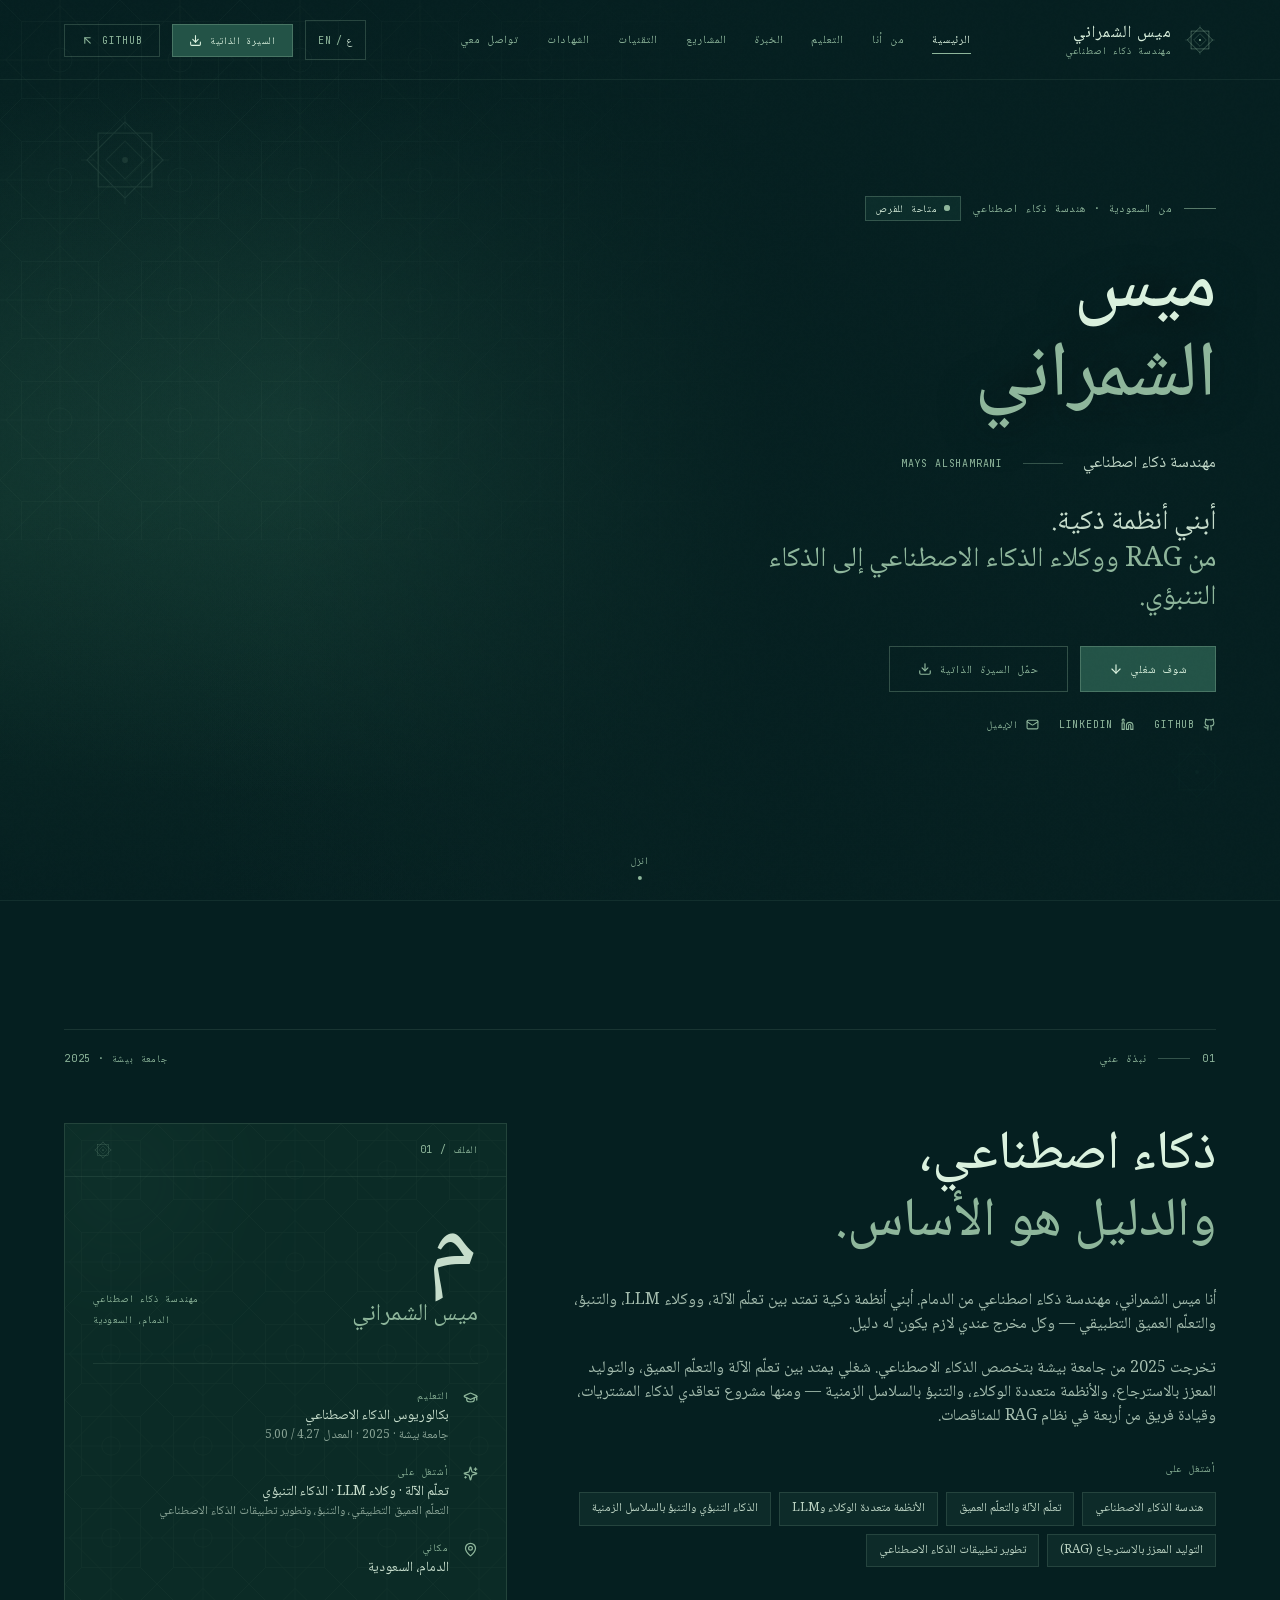
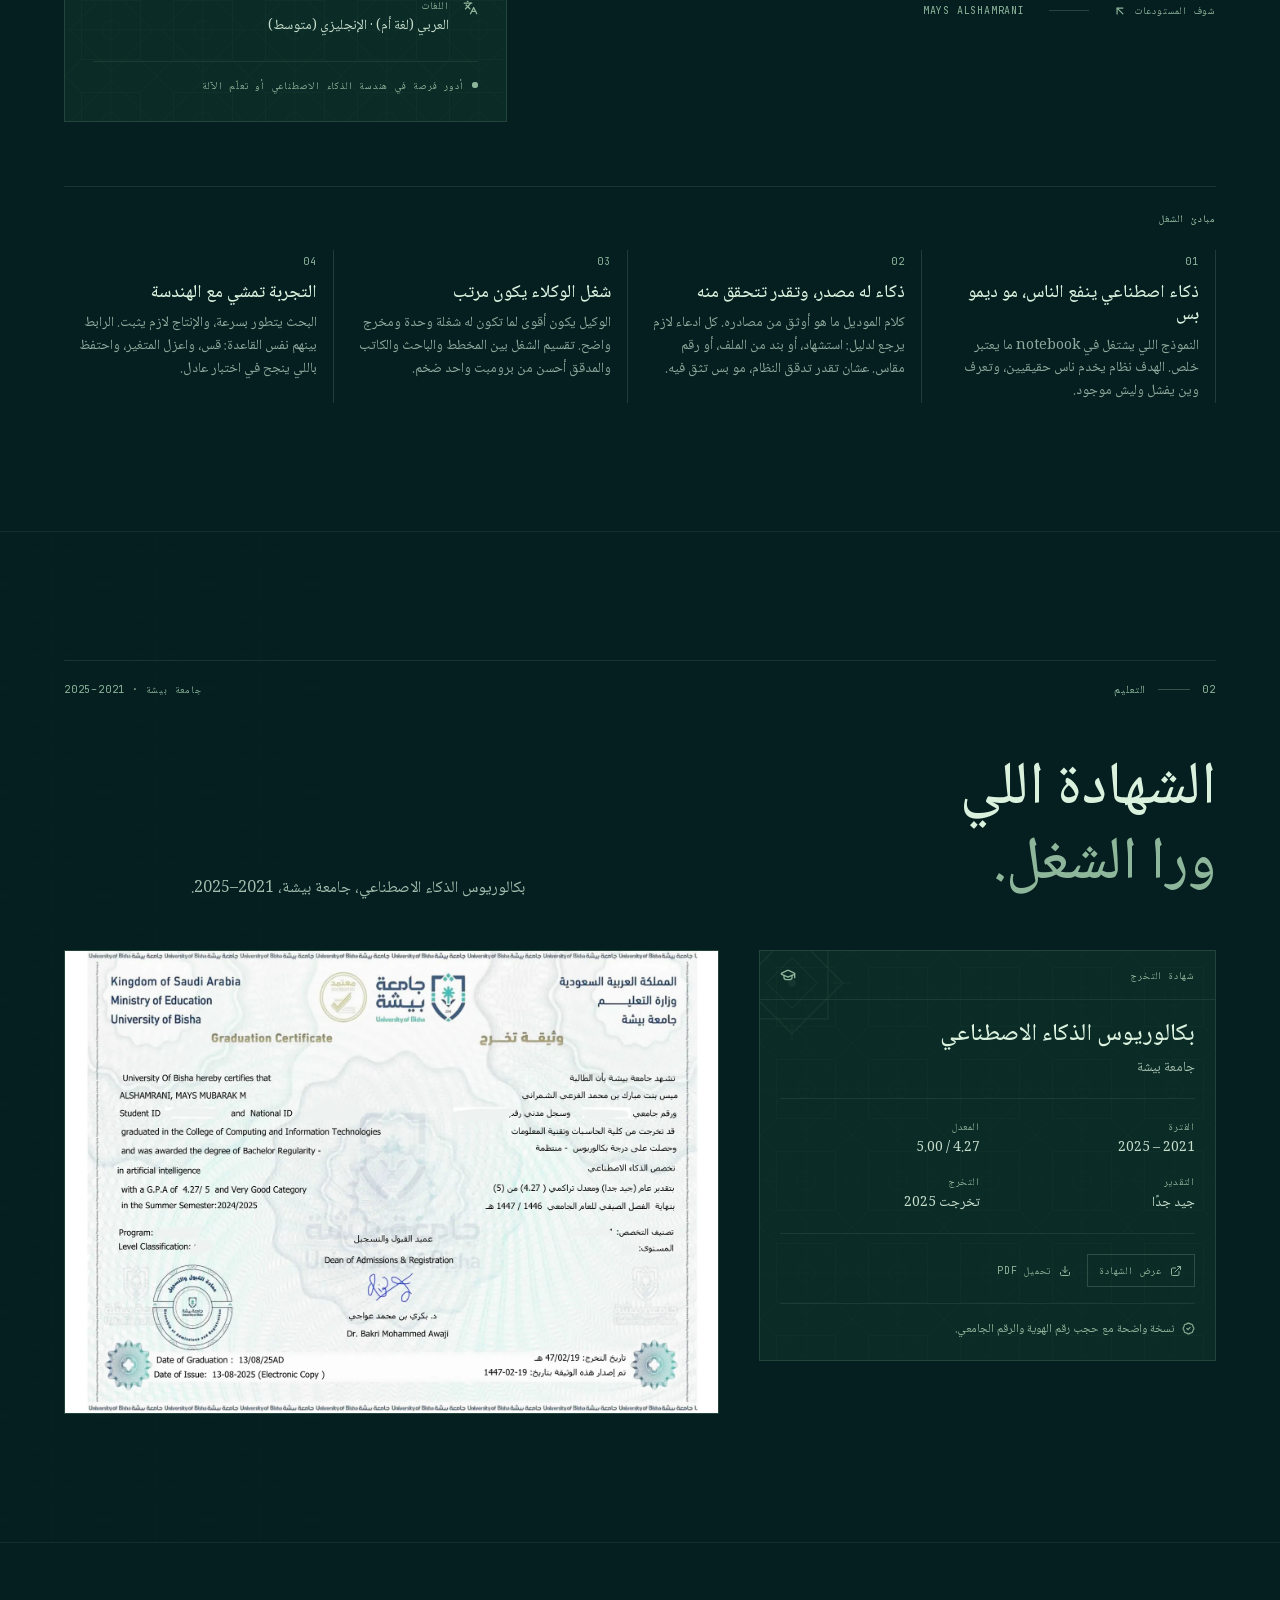
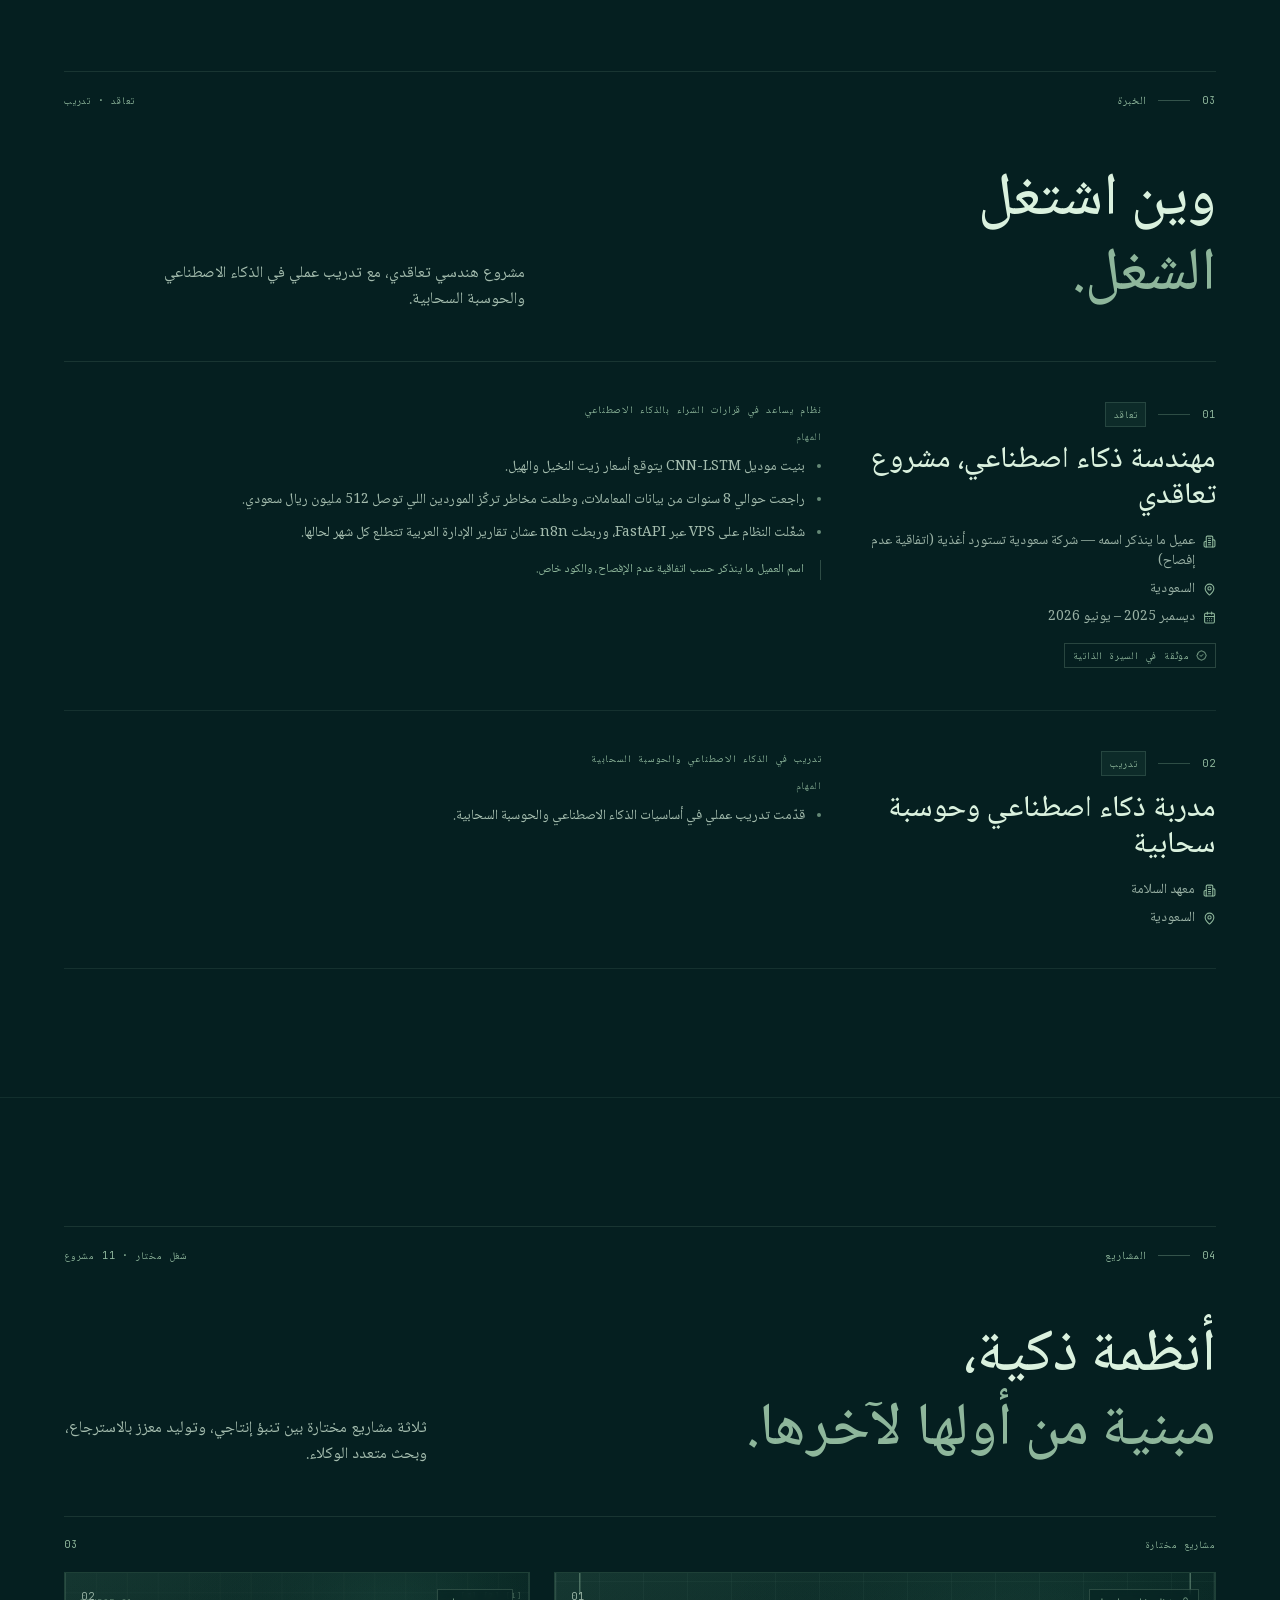
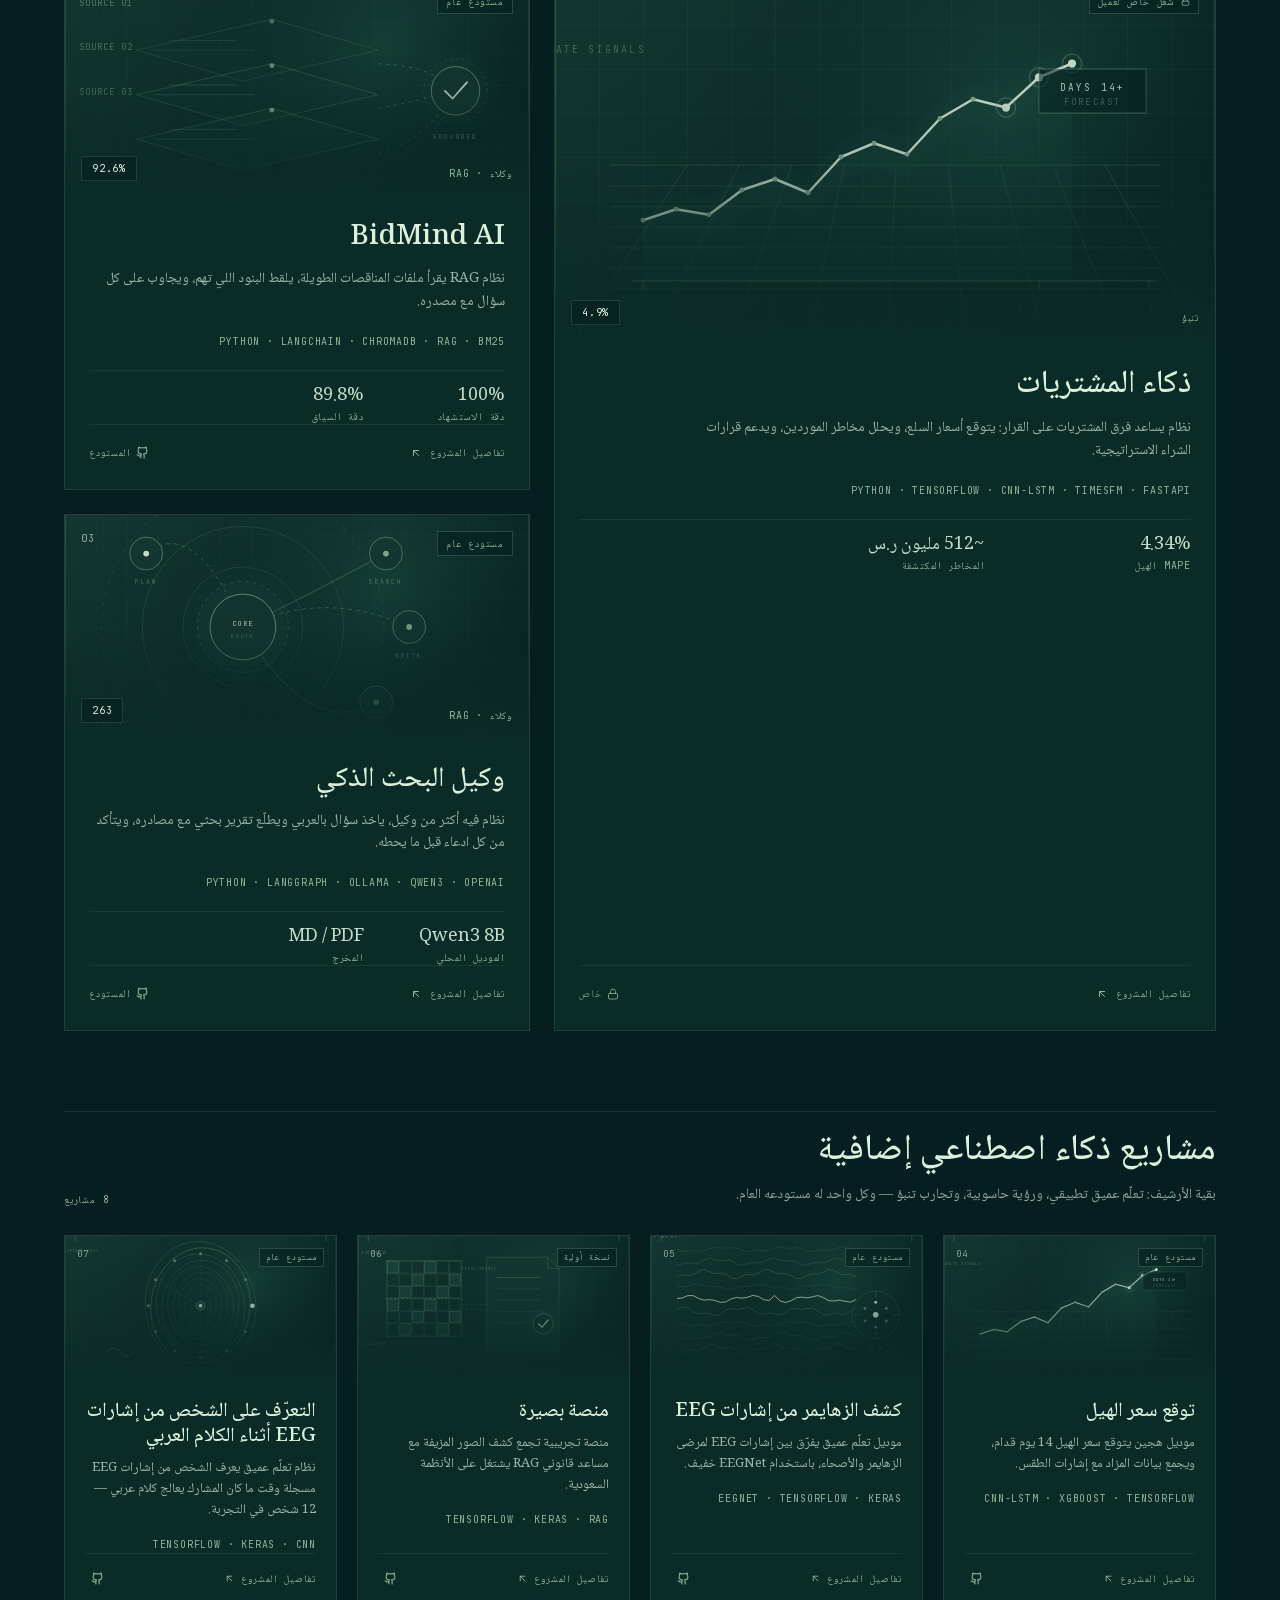
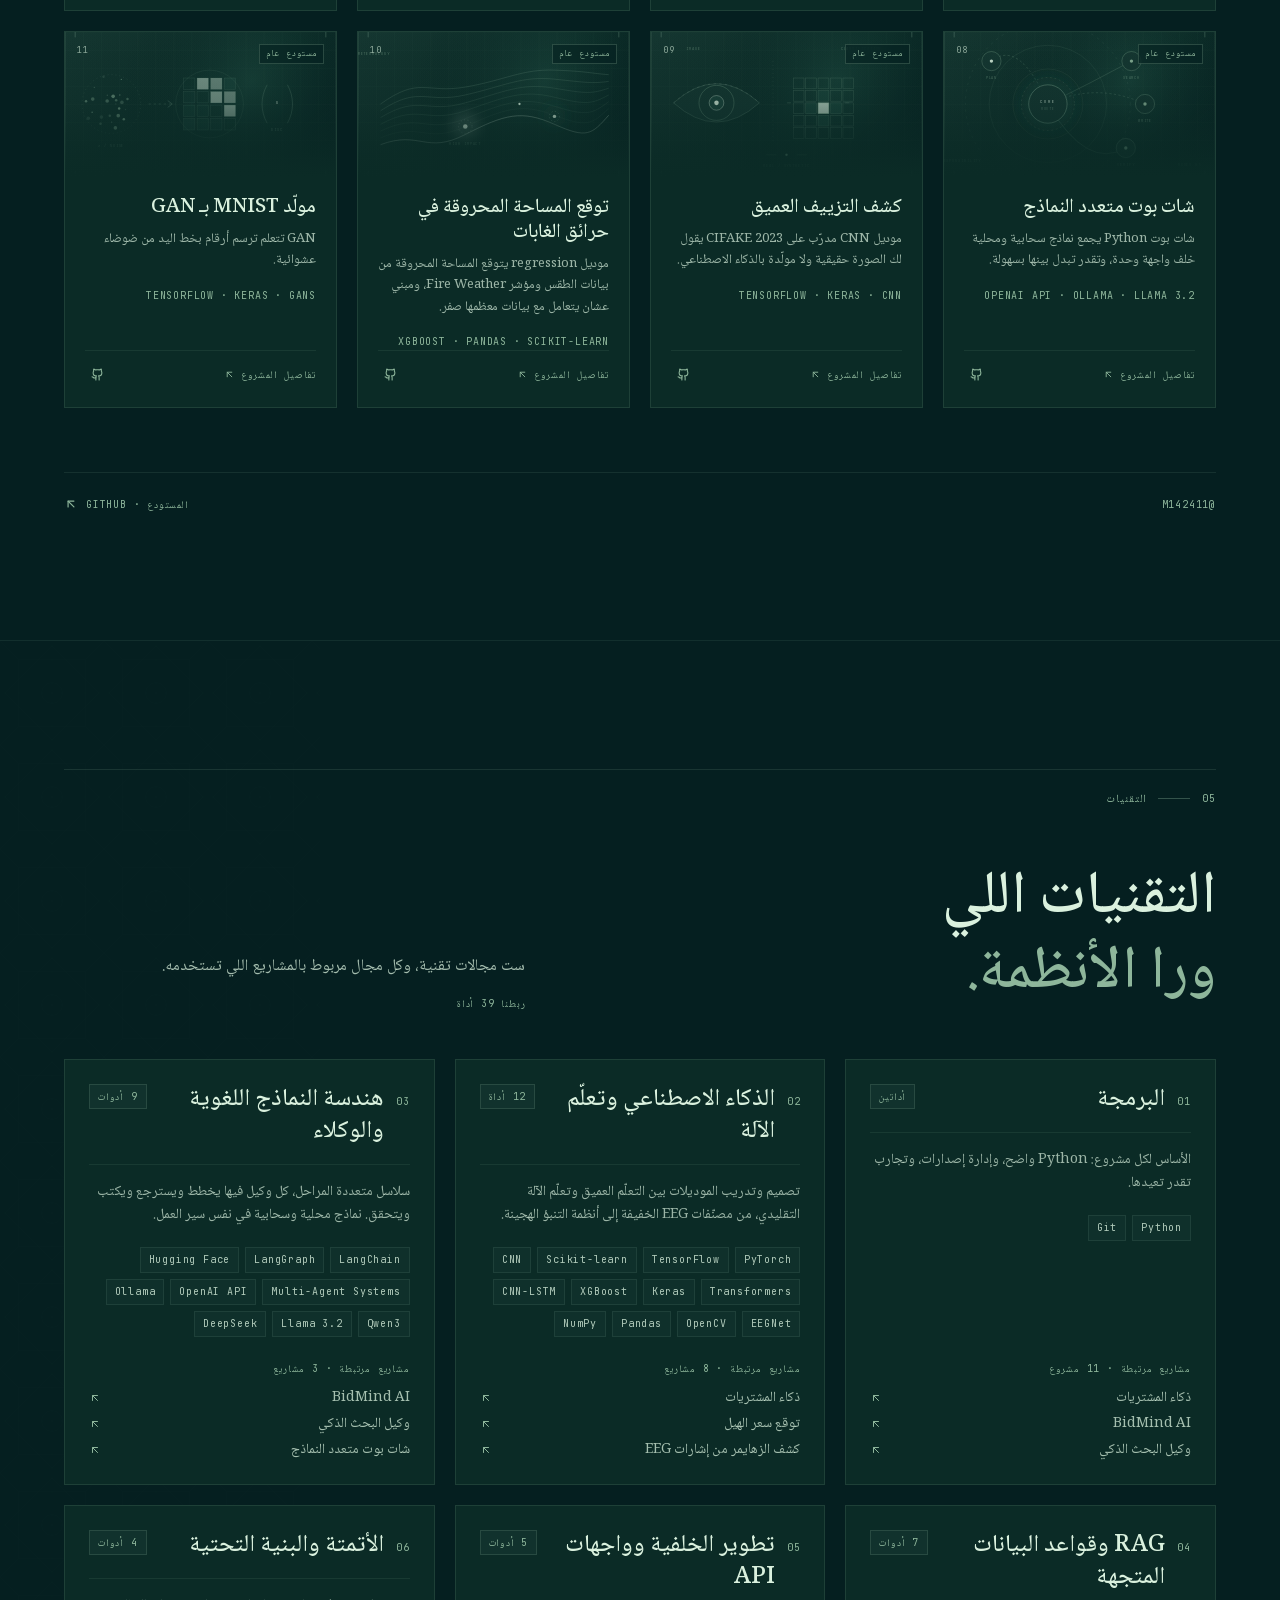
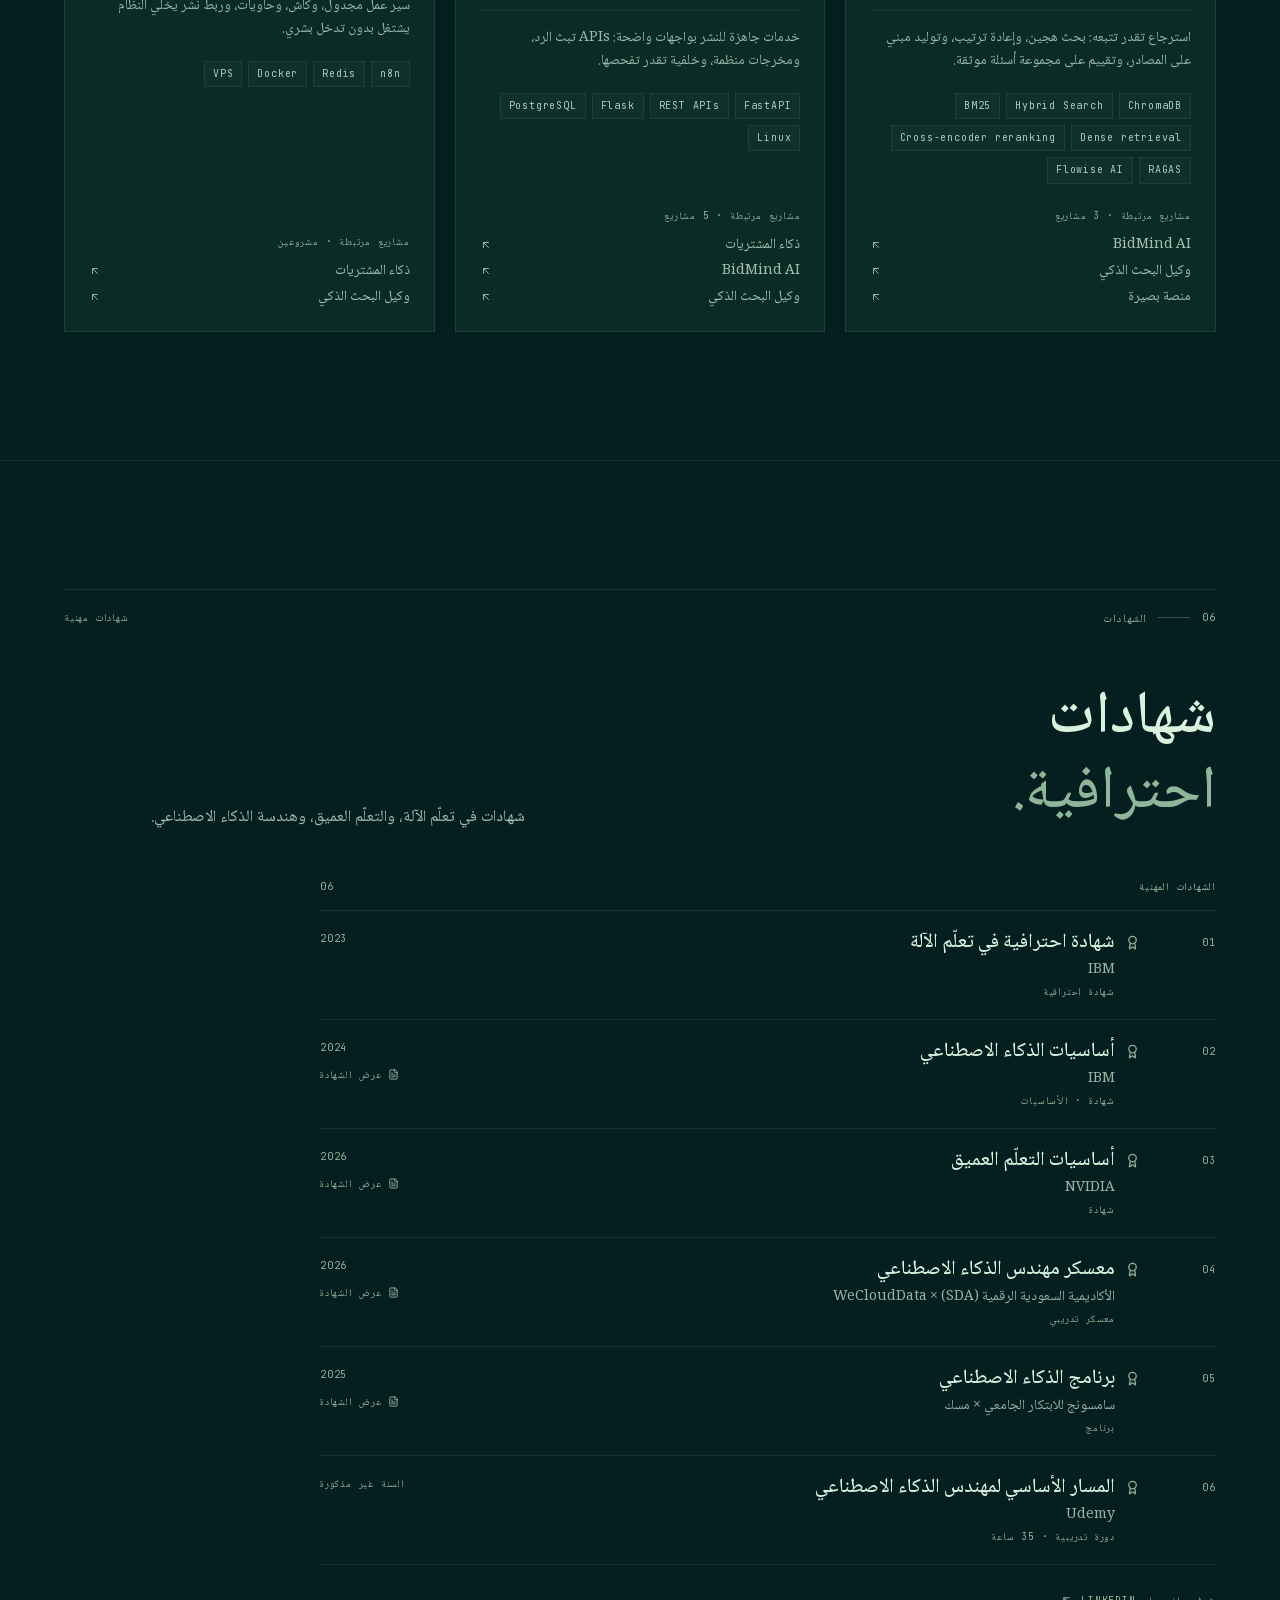
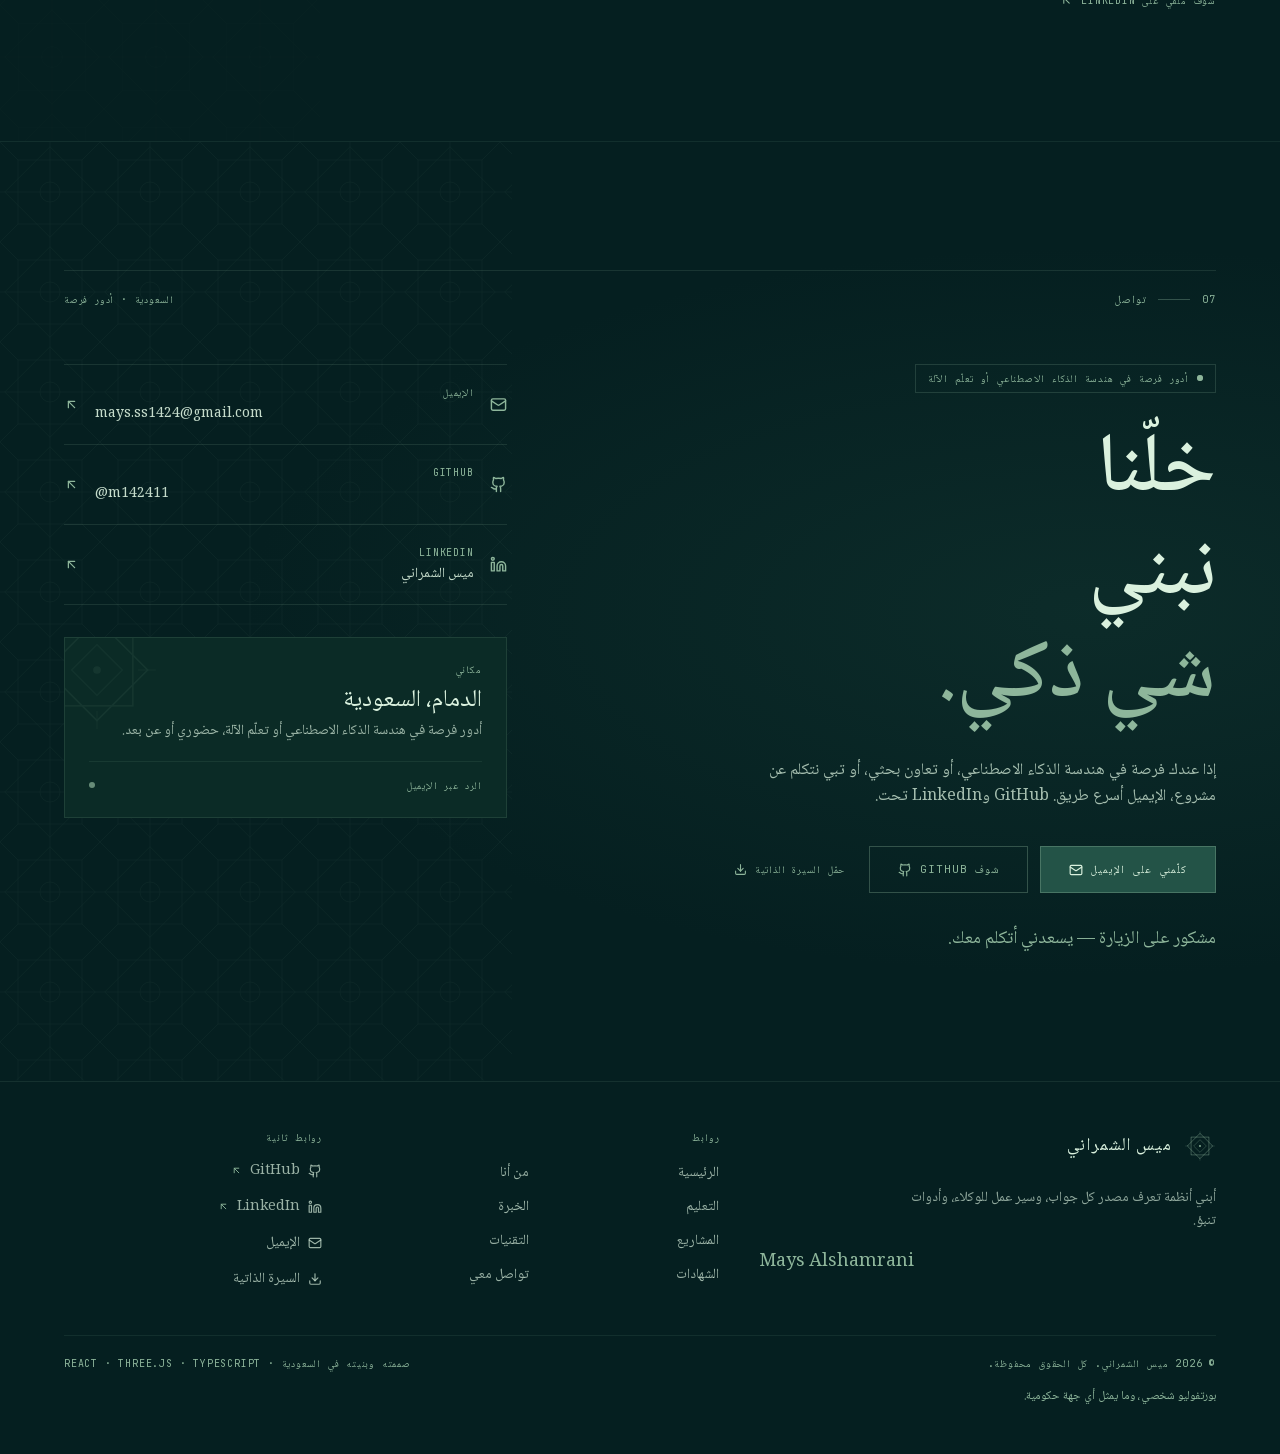
==== commit 3dcad260: "Add in-page certificate viewer with PDFs" ====
--- a/ar/index.html
+++ b/ar/index.html
@@ -246,9 +246,9 @@
         ]
       }
     </script>
-    <script type="module" crossorigin src="/assets/main-C23mSt27.js"></script>
+    <script type="module" crossorigin src="/assets/main-DprErcyp.js"></script>
     <style data-main-css>
-*,:before,:after{--tw-border-spacing-x: 0;--tw-border-spacing-y: 0;--tw-translate-x: 0;--tw-translate-y: 0;--tw-rotate: 0;--tw-skew-x: 0;--tw-skew-y: 0;--tw-scale-x: 1;--tw-scale-y: 1;--tw-pan-x: ;--tw-pan-y: ;--tw-pinch-zoom: ;--tw-scroll-snap-strictness: proximity;--tw-gradient-from-position: ;--tw-gradient-via-position: ;--tw-gradient-to-position: ;--tw-ordinal: ;--tw-slashed-zero: ;--tw-numeric-figure: ;--tw-numeric-spacing: ;--tw-numeric-fraction: ;--tw-ring-inset: ;--tw-ring-offset-width: 0px;--tw-ring-offset-color: #fff;--tw-ring-color: rgb(59 130 246 / .5);--tw-ring-offset-shadow: 0 0 #0000;--tw-ring-shadow: 0 0 #0000;--tw-shadow: 0 0 #0000;--tw-shadow-colored: 0 0 #0000;--tw-blur: ;--tw-brightness: ;--tw-contrast: ;--tw-grayscale: ;--tw-hue-rotate: ;--tw-invert: ;--tw-saturate: ;--tw-sepia: ;--tw-drop-shadow: ;--tw-backdrop-blur: ;--tw-backdrop-brightness: ;--tw-backdrop-contrast: ;--tw-backdrop-grayscale: ;--tw-backdrop-hue-rotate: ;--tw-backdrop-invert: ;--tw-backdrop-opacity: ;--tw-backdrop-saturate: ;--tw-backdrop-sepia: ;--tw-contain-size: ;--tw-contain-layout: ;--tw-contain-paint: ;--tw-contain-style: }::backdrop{--tw-border-spacing-x: 0;--tw-border-spacing-y: 0;--tw-translate-x: 0;--tw-translate-y: 0;--tw-rotate: 0;--tw-skew-x: 0;--tw-skew-y: 0;--tw-scale-x: 1;--tw-scale-y: 1;--tw-pan-x: ;--tw-pan-y: ;--tw-pinch-zoom: ;--tw-scroll-snap-strictness: proximity;--tw-gradient-from-position: ;--tw-gradient-via-position: ;--tw-gradient-to-position: ;--tw-ordinal: ;--tw-slashed-zero: ;--tw-numeric-figure: ;--tw-numeric-spacing: ;--tw-numeric-fraction: ;--tw-ring-inset: ;--tw-ring-offset-width: 0px;--tw-ring-offset-color: #fff;--tw-ring-color: rgb(59 130 246 / .5);--tw-ring-offset-shadow: 0 0 #0000;--tw-ring-shadow: 0 0 #0000;--tw-shadow: 0 0 #0000;--tw-shadow-colored: 0 0 #0000;--tw-blur: ;--tw-brightness: ;--tw-contrast: ;--tw-grayscale: ;--tw-hue-rotate: ;--tw-invert: ;--tw-saturate: ;--tw-sepia: ;--tw-drop-shadow: ;--tw-backdrop-blur: ;--tw-backdrop-brightness: ;--tw-backdrop-contrast: ;--tw-backdrop-grayscale: ;--tw-backdrop-hue-rotate: ;--tw-backdrop-invert: ;--tw-backdrop-opacity: ;--tw-backdrop-saturate: ;--tw-backdrop-sepia: ;--tw-contain-size: ;--tw-contain-layout: ;--tw-contain-paint: ;--tw-contain-style: }*,:before,:after{box-sizing:border-box;border-width:0;border-style:solid;border-color:#e5e7eb}:before,:after{--tw-content: ""}html,:host{line-height:1.5;-webkit-text-size-adjust:100%;-moz-tab-size:4;-o-tab-size:4;tab-size:4;font-family:Space Grotesk,system-ui,sans-serif;font-feature-settings:normal;font-variation-settings:normal;-webkit-tap-highlight-color:transparent}body{margin:0;line-height:inherit}hr{height:0;color:inherit;border-top-width:1px}abbr:where([title]){-webkit-text-decoration:underline dotted;text-decoration:underline dotted}h1,h2,h3,h4,h5,h6{font-size:inherit;font-weight:inherit}a{color:inherit;text-decoration:inherit}b,strong{font-weight:bolder}code,kbd,samp,pre{font-family:JetBrains Mono,monospace;font-feature-settings:normal;font-variation-settings:normal;font-size:1em}small{font-size:80%}sub,sup{font-size:75%;line-height:0;position:relative;vertical-align:baseline}sub{bottom:-.25em}sup{top:-.5em}table{text-indent:0;border-color:inherit;border-collapse:collapse}button,input,optgroup,select,textarea{font-family:inherit;font-feature-settings:inherit;font-variation-settings:inherit;font-size:100%;font-weight:inherit;line-height:inherit;letter-spacing:inherit;color:inherit;margin:0;padding:0}button,select{text-transform:none}button,input:where([type=button]),input:where([type=reset]),input:where([type=submit]){-webkit-appearance:button;background-color:transparent;background-image:none}:-moz-focusring{outline:auto}:-moz-ui-invalid{box-shadow:none}progress{vertical-align:baseline}::-webkit-inner-spin-button,::-webkit-outer-spin-button{height:auto}[type=search]{-webkit-appearance:textfield;outline-offset:-2px}::-webkit-search-decoration{-webkit-appearance:none}::-webkit-file-upload-button{-webkit-appearance:button;font:inherit}summary{display:list-item}blockquote,dl,dd,h1,h2,h3,h4,h5,h6,hr,figure,p,pre{margin:0}fieldset{margin:0;padding:0}legend{padding:0}ol,ul,menu{list-style:none;margin:0;padding:0}dialog{padding:0}textarea{resize:vertical}input::-moz-placeholder,textarea::-moz-placeholder{opacity:1;color:#9ca3af}input::placeholder,textarea::placeholder{opacity:1;color:#9ca3af}button,[role=button]{cursor:pointer}:disabled{cursor:default}img,svg,video,canvas,audio,iframe,embed,object{display:block;vertical-align:middle}img,video{max-width:100%;height:auto}[hidden]:where(:not([hidden=until-found])){display:none}:root{--forest-deep: #051f20;--forest-dark: #0b2b26;--forest-mid: #163832;--forest-emerald: #235347;--forest-sage: #8eb69b;--forest-mint: #daf1de;color-scheme:dark}html{scroll-behavior:smooth;scroll-padding-top:6rem;-webkit-text-size-adjust:100%}body{--tw-bg-opacity: 1;background-color:rgb(5 31 32 / var(--tw-bg-opacity, 1));--tw-text-opacity: 1;color:rgb(218 241 222 / var(--tw-text-opacity, 1));-webkit-font-smoothing:antialiased;-moz-osx-font-smoothing:grayscale;font-family:Space Grotesk,system-ui,sans-serif;font-feature-settings:"ss01" 1,"ss02" 1;overflow-x:hidden}h1,h2,h3,h4{font-family:Cormorant Garamond,Times New Roman,serif;font-weight:500}::-moz-selection{background-color:#235347;color:#daf1de}::selection{background-color:#235347;color:#daf1de}:focus-visible{outline:2px solid #8eb69b;outline-offset:4px}[dir=rtl] body{font-family:Noto Naskh Arabic,Space Grotesk,system-ui,sans-serif}[dir=rtl] .font-display{font-family:Noto Naskh Arabic,Cormorant Garamond,serif}[dir=rtl] h1,[dir=rtl] h2,[dir=rtl] h3,[dir=rtl] h4,[dir=rtl] p,[dir=rtl] li,[dir=rtl] a,[dir=rtl] button,[dir=rtl] dt,[dir=rtl] dd{letter-spacing:normal}[dir=rtl] .font-mono,[dir=rtl] .eyebrow{font-family:JetBrains Mono,Noto Naskh Arabic,monospace;letter-spacing:.08em}[dir=rtl] .btn-primary,[dir=rtl] .btn-ghost,[dir=rtl] .nav-link{font-family:JetBrains Mono,Noto Naskh Arabic,monospace}[dir=rtl] .italic{font-style:normal}[dir=rtl] .hero-name{font-size:clamp(3.2rem,6.1vw,6rem);line-height:1.14;letter-spacing:-.01em}[dir=rtl] h1,[dir=rtl] h2{line-height:1.24}::-webkit-scrollbar{width:10px;height:10px}::-webkit-scrollbar-track{background:#051f20}::-webkit-scrollbar-thumb{background:#235347;border:2px solid #051f20}::-webkit-scrollbar-thumb:hover{background:#235347;box-shadow:inset 0 0 0 20px #daf1de1a}.container{width:100%}@media(min-width:640px){.container{max-width:640px}}@media(min-width:768px){.container{max-width:768px}}@media(min-width:1024px){.container{max-width:1024px}}@media(min-width:1280px){.container{max-width:1280px}}@media(min-width:1536px){.container{max-width:1536px}}.container-shell{margin-left:auto;margin-right:auto;width:100%;max-width:1500px;padding-left:1.5rem;padding-right:1.5rem}@media(min-width:768px){.container-shell{padding-left:2.5rem;padding-right:2.5rem}}@media(min-width:1024px){.container-shell{padding-left:4rem;padding-right:4rem}}[dir=rtl] .eyebrow{font-family:JetBrains Mono,Noto Naskh Arabic,monospace;letter-spacing:.08em}.eyebrow{font-family:JetBrains Mono,monospace;font-size:10px;text-transform:uppercase;letter-spacing:.34em;--tw-text-opacity: 1;color:rgb(142 182 155 / var(--tw-text-opacity, 1))}@media(min-width:768px){.eyebrow{font-size:11px}}[dir=rtl] .btn-primary{font-family:JetBrains Mono,Noto Naskh Arabic,monospace;letter-spacing:.08em}.btn-primary{position:relative;display:inline-flex;align-items:center;justify-content:center;gap:.5rem;overflow:hidden;--tw-bg-opacity: 1;background-color:rgb(35 83 71 / var(--tw-bg-opacity, 1));padding:.875rem 1.75rem;font-family:JetBrains Mono,monospace;font-size:11px;text-transform:uppercase;letter-spacing:.22em;--tw-text-opacity: 1;color:rgb(218 241 222 / var(--tw-text-opacity, 1));transition-property:color,background-color,border-color,text-decoration-color,fill,stroke;transition-timing-function:cubic-bezier(.4,0,.2,1);transition-duration:.5s;border:1px solid rgba(142,182,155,.35)}.btn-primary:before{content:"";position:absolute;inset:0;background:linear-gradient(120deg,transparent 0%,rgba(218,241,222,.16) 45%,transparent 70%);transform:translate(-120%);transition:transform .9s cubic-bezier(.22,1,.36,1)}.btn-primary:hover:before{transform:translate(120%)}.btn-primary:hover{background:#235347;box-shadow:inset 0 0 0 100px #daf1de12}[dir=rtl] .btn-ghost{font-family:JetBrains Mono,Noto Naskh Arabic,monospace;letter-spacing:.08em}.btn-ghost{display:inline-flex;align-items:center;justify-content:center;gap:.5rem;padding:.875rem 1.75rem;font-family:JetBrains Mono,monospace;font-size:11px;text-transform:uppercase;letter-spacing:.22em;--tw-text-opacity: 1;color:rgb(142 182 155 / var(--tw-text-opacity, 1));transition-property:all;transition-timing-function:cubic-bezier(.4,0,.2,1);transition-duration:.5s;border:1px solid rgba(142,182,155,.32)}.btn-ghost:hover{background:#8eb69b14;color:#daf1de;border-color:#8eb69b99}.hero-atmosphere{background:radial-gradient(ellipse at 76% 48%,rgba(35,83,71,.42) 0%,transparent 55%),radial-gradient(ellipse at 18% 82%,rgba(22,56,50,.36) 0%,transparent 58%),linear-gradient(180deg,#051f20,#0b2b26 56%,#051f20)}[dir=rtl] .hero-atmosphere{background:radial-gradient(ellipse at 24% 48%,rgba(35,83,71,.42) 0%,transparent 55%),radial-gradient(ellipse at 82% 82%,rgba(22,56,50,.36) 0%,transparent 58%),linear-gradient(180deg,#051f20,#0b2b26 56%,#051f20)}.hero-veil-mobile{background:radial-gradient(ellipse at 50% 62%,#051f2033,#051f20b8 48%,#051f20f7)}.hero-veil-desktop{background:linear-gradient(to right,#051f20 0%,rgba(5,31,32,.96) 40%,rgba(5,31,32,.58) 58%,rgba(5,31,32,.08) 78%,transparent 100%)}[dir=rtl] .hero-veil-desktop{background:linear-gradient(to left,#051f20 0%,rgba(5,31,32,.96) 40%,rgba(5,31,32,.58) 58%,rgba(5,31,32,.08) 78%,transparent 100%)}.contact-atmosphere{background:radial-gradient(ellipse at 15% 50%,rgba(35,83,71,.35) 0%,transparent 55%)}[dir=rtl] .contact-atmosphere{background:radial-gradient(ellipse at 85% 50%,rgba(35,83,71,.35) 0%,transparent 55%)}.card-spotlight{position:relative}.card-spotlight:after{content:"";position:absolute;inset:0;pointer-events:none;opacity:0;transition:opacity .5s ease;background:radial-gradient(420px circle at var(--spot-x, 50%) var(--spot-y, 50%),rgba(142,182,155,.14),transparent 62%)}.card-spotlight:hover:after,.card-spotlight:focus-within:after{opacity:1}.link-line{background-image:linear-gradient(currentColor,currentColor);background-position:0 100%;background-repeat:no-repeat;background-size:0% 1px;transition:background-size .45s cubic-bezier(.22,1,.36,1)}.link-line:hover,.link-line:focus-visible{background-size:100% 1px}[dir=rtl] .link-line{background-position:100% 100%}.cover-scan{position:absolute;inset:0;pointer-events:none;overflow:hidden}.cover-scan:before{content:"";position:absolute;left:0;right:0;top:-40%;height:38%;background:linear-gradient(to bottom,transparent,rgba(218,241,222,.12),transparent);transition:transform 1.1s cubic-bezier(.22,1,.36,1)}.group:hover .cover-scan:before{transform:translateY(420%)}[dir=rtl] .nav-link{font-family:JetBrains Mono,Noto Naskh Arabic,monospace;letter-spacing:.08em}.nav-link{position:relative;padding-top:.5rem;padding-bottom:.5rem;font-family:JetBrains Mono,monospace;font-size:11px;text-transform:uppercase;letter-spacing:.2em;--tw-text-opacity: 1;color:rgb(142 182 155 / var(--tw-text-opacity, 1));transition-property:color,background-color,border-color,text-decoration-color,fill,stroke;transition-timing-function:cubic-bezier(.4,0,.2,1);transition-duration:.3s}.nav-link:hover{--tw-text-opacity: 1;color:rgb(218 241 222 / var(--tw-text-opacity, 1))}.nav-link:before{content:"";position:absolute;inset:-6px -8px}.nav-link[aria-current=true]{--tw-text-opacity: 1;color:rgb(218 241 222 / var(--tw-text-opacity, 1))}.nav-link[aria-current=true]:after{content:"";position:absolute;left:0;right:0;bottom:0;height:1px;background:#8eb69b}.sr-only{position:absolute;width:1px;height:1px;padding:0;margin:-1px;overflow:hidden;clip:rect(0,0,0,0);white-space:nowrap;border-width:0}.pointer-events-none{pointer-events:none}.visible{visibility:visible}.invisible{visibility:hidden}.static{position:static}.fixed{position:fixed}.absolute{position:absolute}.relative{position:relative}.sticky{position:sticky}.inset-0{inset:0}.inset-x-0{left:0;right:0}.inset-x-3{left:.75rem;right:.75rem}.inset-x-4{left:1rem;right:1rem}.inset-x-5{left:1.25rem;right:1.25rem}.inset-y-0{top:0;bottom:0}.-end-10{inset-inline-end:-2.5rem}.-end-8{inset-inline-end:-2rem}.-top-10{top:-2.5rem}.-top-8{top:-2rem}.bottom-0{bottom:0}.bottom-24{bottom:6rem}.bottom-4{bottom:1rem}.bottom-40{bottom:10rem}.bottom-5{bottom:1.25rem}.end-0{inset-inline-end:0px}.end-6{inset-inline-end:1.5rem}.end-7{inset-inline-end:1.75rem}.end-\[6\%\]{inset-inline-end:6%}.left-1\/2{left:50%}.start-\[4\%\]{inset-inline-start:4%}.top-0{top:0}.top-28{top:7rem}.top-3{top:.75rem}.top-4{top:1rem}.top-6{top:1.5rem}.isolate{isolation:isolate}.z-10{z-index:10}.z-20{z-index:20}.z-30{z-index:30}.z-\[100\]{z-index:100}.z-\[60\]{z-index:60}.z-\[80\]{z-index:80}.z-\[85\]{z-index:85}.-mx-1{margin-left:-.25rem;margin-right:-.25rem}.-my-1{margin-top:-.25rem;margin-bottom:-.25rem}.-my-1\.5{margin-top:-.375rem;margin-bottom:-.375rem}.mx-auto{margin-left:auto;margin-right:auto}.mb-1{margin-bottom:.25rem}.mb-10{margin-bottom:2.5rem}.mb-3{margin-bottom:.75rem}.mt-0\.5{margin-top:.125rem}.mt-1{margin-top:.25rem}.mt-1\.5{margin-top:.375rem}.mt-10{margin-top:2.5rem}.mt-12{margin-top:3rem}.mt-16{margin-top:4rem}.mt-2{margin-top:.5rem}.mt-20{margin-top:5rem}.mt-3{margin-top:.75rem}.mt-4{margin-top:1rem}.mt-5{margin-top:1.25rem}.mt-6{margin-top:1.5rem}.mt-7{margin-top:1.75rem}.mt-8{margin-top:2rem}.mt-9{margin-top:2.25rem}.mt-auto{margin-top:auto}.line-clamp-3{overflow:hidden;display:-webkit-box;-webkit-box-orient:vertical;-webkit-line-clamp:3}.block{display:block}.inline-block{display:inline-block}.flex{display:flex}.inline-flex{display:inline-flex}.grid{display:grid}.hidden{display:none}.h-1{height:.25rem}.h-1\.5{height:.375rem}.h-10{height:2.5rem}.h-16{height:4rem}.h-24{height:6rem}.h-32{height:8rem}.h-36{height:9rem}.h-48{height:12rem}.h-5{height:1.25rem}.h-52{height:13rem}.h-6{height:1.5rem}.h-60{height:15rem}.h-64{height:16rem}.h-8{height:2rem}.h-\[60vh\]{height:60vh}.h-auto{height:auto}.h-full{height:100%}.h-px{height:1px}.max-h-\[92vh\]{max-height:92vh}.min-h-6{min-height:1.5rem}.min-h-\[100svh\]{min-height:100svh}.min-h-\[60vh\]{min-height:60vh}.min-h-screen{min-height:100vh}.w-1{width:.25rem}.w-1\.5{width:.375rem}.w-1\/4{width:25%}.w-10{width:2.5rem}.w-16{width:4rem}.w-2\/5{width:40%}.w-24{width:6rem}.w-32{width:8rem}.w-48{width:12rem}.w-5{width:1.25rem}.w-6{width:1.5rem}.w-8{width:2rem}.w-auto{width:auto}.w-full{width:100%}.w-px{width:1px}.min-w-0{min-width:0px}.max-w-2xl{max-width:42rem}.max-w-3xl{max-width:48rem}.max-w-4xl{max-width:56rem}.max-w-6xl{max-width:72rem}.max-w-\[1500px\]{max-width:1500px}.max-w-md{max-width:28rem}.max-w-prose{max-width:65ch}.max-w-xl{max-width:36rem}.max-w-xs{max-width:20rem}.flex-1{flex:1 1 0%}.shrink-0{flex-shrink:0}.-translate-x-1\/2{--tw-translate-x: -50%;transform:translate(var(--tw-translate-x),var(--tw-translate-y)) rotate(var(--tw-rotate)) skew(var(--tw-skew-x)) skewY(var(--tw-skew-y)) scaleX(var(--tw-scale-x)) scaleY(var(--tw-scale-y))}.transform{transform:translate(var(--tw-translate-x),var(--tw-translate-y)) rotate(var(--tw-rotate)) skew(var(--tw-skew-x)) skewY(var(--tw-skew-y)) scaleX(var(--tw-scale-x)) scaleY(var(--tw-scale-y))}@keyframes ping{75%,to{transform:scale(2);opacity:0}}.animate-ping{animation:ping 1s cubic-bezier(0,0,.2,1) infinite}.resize{resize:both}.grid-cols-1{grid-template-columns:repeat(1,minmax(0,1fr))}.grid-cols-2{grid-template-columns:repeat(2,minmax(0,1fr))}.grid-cols-3{grid-template-columns:repeat(3,minmax(0,1fr))}.flex-col{flex-direction:column}.flex-col-reverse{flex-direction:column-reverse}.flex-wrap{flex-wrap:wrap}.items-start{align-items:flex-start}.items-end{align-items:flex-end}.items-center{align-items:center}.items-baseline{align-items:baseline}.items-stretch{align-items:stretch}.justify-center{justify-content:center}.justify-between{justify-content:space-between}.gap-1{gap:.25rem}.gap-1\.5{gap:.375rem}.gap-10{gap:2.5rem}.gap-12{gap:3rem}.gap-2{gap:.5rem}.gap-2\.5{gap:.625rem}.gap-3{gap:.75rem}.gap-3\.5{gap:.875rem}.gap-4{gap:1rem}.gap-5{gap:1.25rem}.gap-6{gap:1.5rem}.gap-8{gap:2rem}.gap-x-5{-moz-column-gap:1.25rem;column-gap:1.25rem}.gap-x-6{-moz-column-gap:1.5rem;column-gap:1.5rem}.gap-y-2{row-gap:.5rem}.gap-y-2\.5{row-gap:.625rem}.gap-y-3{row-gap:.75rem}.space-y-2>:not([hidden])~:not([hidden]){--tw-space-y-reverse: 0;margin-top:calc(.5rem * calc(1 - var(--tw-space-y-reverse)));margin-bottom:calc(.5rem * var(--tw-space-y-reverse))}.space-y-2\.5>:not([hidden])~:not([hidden]){--tw-space-y-reverse: 0;margin-top:calc(.625rem * calc(1 - var(--tw-space-y-reverse)));margin-bottom:calc(.625rem * var(--tw-space-y-reverse))}.space-y-3>:not([hidden])~:not([hidden]){--tw-space-y-reverse: 0;margin-top:calc(.75rem * calc(1 - var(--tw-space-y-reverse)));margin-bottom:calc(.75rem * var(--tw-space-y-reverse))}.space-y-4>:not([hidden])~:not([hidden]){--tw-space-y-reverse: 0;margin-top:calc(1rem * calc(1 - var(--tw-space-y-reverse)));margin-bottom:calc(1rem * var(--tw-space-y-reverse))}.space-y-5>:not([hidden])~:not([hidden]){--tw-space-y-reverse: 0;margin-top:calc(1.25rem * calc(1 - var(--tw-space-y-reverse)));margin-bottom:calc(1.25rem * var(--tw-space-y-reverse))}.overflow-hidden{overflow:hidden}.overflow-y-auto{overflow-y:auto}.overflow-x-hidden{overflow-x:hidden}.truncate{overflow:hidden;text-overflow:ellipsis;white-space:nowrap}.rounded-full{border-radius:9999px}.border{border-width:1px}.border-b{border-bottom-width:1px}.border-s{border-inline-start-width:1px}.border-t{border-top-width:1px}.border-forest-sage\/10{border-color:#8eb69b1a}.border-forest-sage\/12{border-color:#8eb69b1f}.border-forest-sage\/15{border-color:#8eb69b26}.border-forest-sage\/18{border-color:#8eb69b2e}.border-forest-sage\/20{border-color:#8eb69b33}.border-forest-sage\/25{border-color:#8eb69b40}.border-forest-sage\/30{border-color:#8eb69b4d}.border-forest-sage\/35{border-color:#8eb69b59}.border-forest-sage\/40{border-color:#8eb69b66}.border-transparent{border-color:transparent}.bg-forest-dark{--tw-bg-opacity: 1;background-color:rgb(11 43 38 / var(--tw-bg-opacity, 1))}.bg-forest-dark\/95{background-color:#0b2b26f2}.bg-forest-deep{--tw-bg-opacity: 1;background-color:rgb(5 31 32 / var(--tw-bg-opacity, 1))}.bg-forest-deep\/55{background-color:#051f208c}.bg-forest-deep\/60{background-color:#051f2099}.bg-forest-deep\/85{background-color:#051f20d9}.bg-forest-deep\/88{background-color:#051f20e0}.bg-forest-deep\/98{background-color:#051f20fa}.bg-forest-emerald{--tw-bg-opacity: 1;background-color:rgb(35 83 71 / var(--tw-bg-opacity, 1))}.bg-forest-emerald\/25{background-color:#23534740}.bg-forest-mid\/40{background-color:#16383266}.bg-forest-mid\/50{background-color:#16383280}.bg-forest-mid\/60{background-color:#16383299}.bg-forest-mid\/70{background-color:#163832b3}.bg-forest-sage{--tw-bg-opacity: 1;background-color:rgb(142 182 155 / var(--tw-bg-opacity, 1))}.bg-forest-sage\/10{background-color:#8eb69b1a}.bg-forest-sage\/25{background-color:#8eb69b40}.bg-forest-sage\/30{background-color:#8eb69b4d}.bg-forest-sage\/35{background-color:#8eb69b59}.bg-forest-sage\/60{background-color:#8eb69b99}.bg-forest-sage\/70{background-color:#8eb69bb3}.bg-transparent{background-color:transparent}.bg-gradient-to-b{background-image:linear-gradient(to bottom,var(--tw-gradient-stops))}.bg-gradient-to-t{background-image:linear-gradient(to top,var(--tw-gradient-stops))}.from-forest-dark{--tw-gradient-from: #0B2B26 var(--tw-gradient-from-position);--tw-gradient-to: rgb(11 43 38 / 0) var(--tw-gradient-to-position);--tw-gradient-stops: var(--tw-gradient-from), var(--tw-gradient-to)}.from-forest-sage\/30{--tw-gradient-from: rgb(142 182 155 / .3) var(--tw-gradient-from-position);--tw-gradient-to: rgb(142 182 155 / 0) var(--tw-gradient-to-position);--tw-gradient-stops: var(--tw-gradient-from), var(--tw-gradient-to)}.from-transparent{--tw-gradient-from: transparent var(--tw-gradient-from-position);--tw-gradient-to: rgb(0 0 0 / 0) var(--tw-gradient-to-position);--tw-gradient-stops: var(--tw-gradient-from), var(--tw-gradient-to)}.via-forest-dark\/10{--tw-gradient-to: rgb(11 43 38 / 0) var(--tw-gradient-to-position);--tw-gradient-stops: var(--tw-gradient-from), rgb(11 43 38 / .1) var(--tw-gradient-via-position), var(--tw-gradient-to)}.via-forest-dark\/20{--tw-gradient-to: rgb(11 43 38 / 0) var(--tw-gradient-to-position);--tw-gradient-stops: var(--tw-gradient-from), rgb(11 43 38 / .2) var(--tw-gradient-via-position), var(--tw-gradient-to)}.via-forest-sage\/20{--tw-gradient-to: rgb(142 182 155 / 0) var(--tw-gradient-to-position);--tw-gradient-stops: var(--tw-gradient-from), rgb(142 182 155 / .2) var(--tw-gradient-via-position), var(--tw-gradient-to)}.via-transparent{--tw-gradient-to: rgb(0 0 0 / 0) var(--tw-gradient-to-position);--tw-gradient-stops: var(--tw-gradient-from), transparent var(--tw-gradient-via-position), var(--tw-gradient-to)}.to-transparent{--tw-gradient-to: transparent var(--tw-gradient-to-position)}.p-0{padding:0}.p-3{padding:.75rem}.p-4{padding:1rem}.p-5{padding:1.25rem}.p-6{padding:1.5rem}.px-1{padding-left:.25rem;padding-right:.25rem}.px-1\.5{padding-left:.375rem;padding-right:.375rem}.px-2{padding-left:.5rem;padding-right:.5rem}.px-2\.5{padding-left:.625rem;padding-right:.625rem}.px-3{padding-left:.75rem;padding-right:.75rem}.px-4{padding-left:1rem;padding-right:1rem}.px-5{padding-left:1.25rem;padding-right:1.25rem}.px-6{padding-left:1.5rem;padding-right:1.5rem}.py-0\.5{padding-top:.125rem;padding-bottom:.125rem}.py-1{padding-top:.25rem;padding-bottom:.25rem}.py-1\.5{padding-top:.375rem;padding-bottom:.375rem}.py-10{padding-top:2.5rem;padding-bottom:2.5rem}.py-2{padding-top:.5rem;padding-bottom:.5rem}.py-20{padding-top:5rem;padding-bottom:5rem}.py-24{padding-top:6rem;padding-bottom:6rem}.py-3{padding-top:.75rem;padding-bottom:.75rem}.py-4{padding-top:1rem;padding-bottom:1rem}.py-5{padding-top:1.25rem;padding-bottom:1.25rem}.py-8{padding-top:2rem;padding-bottom:2rem}.pb-10{padding-bottom:2.5rem}.pb-14{padding-bottom:3.5rem}.pb-4{padding-bottom:1rem}.pb-7{padding-bottom:1.75rem}.pb-8{padding-bottom:2rem}.ps-4{padding-inline-start:1rem}.pt-28{padding-top:7rem}.pt-3{padding-top:.75rem}.pt-4{padding-top:1rem}.pt-5{padding-top:1.25rem}.pt-6{padding-top:1.5rem}.pt-7{padding-top:1.75rem}.pt-8{padding-top:2rem}.text-center{text-align:center}.text-start{text-align:start}.text-end{text-align:end}.font-arabic{font-family:Noto Naskh Arabic,serif}.font-display{font-family:Cormorant Garamond,serif}.font-mono{font-family:JetBrains Mono,monospace}.text-2xl{font-size:1.5rem;line-height:2rem}.text-3xl{font-size:1.875rem;line-height:2.25rem}.text-4xl{font-size:2.25rem;line-height:2.5rem}.text-5xl{font-size:3rem;line-height:1}.text-\[10px\]{font-size:10px}.text-\[11px\]{font-size:11px}.text-\[13px\]{font-size:13px}.text-\[15px\]{font-size:15px}.text-\[17px\]{font-size:17px}.text-\[5\.5rem\]{font-size:5.5rem}.text-\[9px\]{font-size:9px}.text-\[clamp\(3\.55rem\,7\.6vw\,7\.4rem\)\]{font-size:clamp(3.55rem,7.6vw,7.4rem)}.text-base{font-size:1rem;line-height:1.5rem}.text-lg{font-size:1.125rem;line-height:1.75rem}.text-sm{font-size:.875rem;line-height:1.25rem}.text-xl{font-size:1.25rem;line-height:1.75rem}.text-xs{font-size:.75rem;line-height:1rem}.font-medium{font-weight:500}.uppercase{text-transform:uppercase}.italic{font-style:italic}.leading-\[0\.75\]{line-height:.75}.leading-\[0\.86\]{line-height:.86}.leading-\[0\.98\]{line-height:.98}.leading-\[1\.02\]{line-height:1.02}.leading-\[1\.04\]{line-height:1.04}.leading-\[1\.05\]{line-height:1.05}.leading-\[1\.35\]{line-height:1.35}.leading-\[1\.85\]{line-height:1.85}.leading-none{line-height:1}.leading-relaxed{line-height:1.625}.leading-snug{line-height:1.375}.leading-tight{line-height:1.25}.tracking-\[-0\.02em\]{letter-spacing:-.02em}.tracking-\[-0\.035em\]{letter-spacing:-.035em}.tracking-\[0\.05em\]{letter-spacing:.05em}.tracking-\[0\.06em\]{letter-spacing:.06em}.tracking-\[0\.12em\]{letter-spacing:.12em}.tracking-\[0\.14em\]{letter-spacing:.14em}.tracking-\[0\.16em\]{letter-spacing:.16em}.tracking-\[0\.18em\]{letter-spacing:.18em}.tracking-\[0\.1em\]{letter-spacing:.1em}.tracking-\[0\.22em\]{letter-spacing:.22em}.tracking-\[0\.24em\]{letter-spacing:.24em}.tracking-\[0\.26em\]{letter-spacing:.26em}.tracking-\[0\.28em\]{letter-spacing:.28em}.tracking-\[0\.2em\]{letter-spacing:.2em}.tracking-\[0\.32em\]{letter-spacing:.32em}.tracking-\[0\.34em\]{letter-spacing:.34em}.tracking-\[0\.3em\]{letter-spacing:.3em}.tracking-\[0\.42em\]{letter-spacing:.42em}.text-forest-mint{--tw-text-opacity: 1;color:rgb(218 241 222 / var(--tw-text-opacity, 1))}.text-forest-mint\/50{color:#daf1de80}.text-forest-mint\/60{color:#daf1de99}.text-forest-mint\/65{color:#daf1dea6}.text-forest-mint\/70{color:#daf1deb3}.text-forest-mint\/75{color:#daf1debf}.text-forest-mint\/80{color:#daf1decc}.text-forest-mint\/85{color:#daf1ded9}.text-forest-mint\/90{color:#daf1dee6}.text-forest-sage{--tw-text-opacity: 1;color:rgb(142 182 155 / var(--tw-text-opacity, 1))}.text-forest-sage\/80{color:#8eb69bcc}.opacity-30{opacity:.3}.opacity-35{opacity:.35}.opacity-40{opacity:.4}.opacity-50{opacity:.5}.opacity-55{opacity:.55}.opacity-60{opacity:.6}.opacity-70{opacity:.7}.opacity-\[0\.028\]{opacity:.028}.opacity-\[0\.05\]{opacity:.05}.opacity-\[0\.08\]{opacity:.08}.opacity-\[0\.12\]{opacity:.12}.opacity-\[0\.1\]{opacity:.1}.opacity-\[0\.55\]{opacity:.55}.mix-blend-overlay{mix-blend-mode:overlay}.blur{--tw-blur: blur(8px);filter:var(--tw-blur) var(--tw-brightness) var(--tw-contrast) var(--tw-grayscale) var(--tw-hue-rotate) var(--tw-invert) var(--tw-saturate) var(--tw-sepia) var(--tw-drop-shadow)}.blur-3xl{--tw-blur: blur(64px);filter:var(--tw-blur) var(--tw-brightness) var(--tw-contrast) var(--tw-grayscale) var(--tw-hue-rotate) var(--tw-invert) var(--tw-saturate) var(--tw-sepia) var(--tw-drop-shadow)}.filter{filter:var(--tw-blur) var(--tw-brightness) var(--tw-contrast) var(--tw-grayscale) var(--tw-hue-rotate) var(--tw-invert) var(--tw-saturate) var(--tw-sepia) var(--tw-drop-shadow)}.backdrop-blur-md{--tw-backdrop-blur: blur(12px);-webkit-backdrop-filter:var(--tw-backdrop-blur) var(--tw-backdrop-brightness) var(--tw-backdrop-contrast) var(--tw-backdrop-grayscale) var(--tw-backdrop-hue-rotate) var(--tw-backdrop-invert) var(--tw-backdrop-opacity) var(--tw-backdrop-saturate) var(--tw-backdrop-sepia);backdrop-filter:var(--tw-backdrop-blur) var(--tw-backdrop-brightness) var(--tw-backdrop-contrast) var(--tw-backdrop-grayscale) var(--tw-backdrop-hue-rotate) var(--tw-backdrop-invert) var(--tw-backdrop-opacity) var(--tw-backdrop-saturate) var(--tw-backdrop-sepia)}.backdrop-blur-sm{--tw-backdrop-blur: blur(4px);-webkit-backdrop-filter:var(--tw-backdrop-blur) var(--tw-backdrop-brightness) var(--tw-backdrop-contrast) var(--tw-backdrop-grayscale) var(--tw-backdrop-hue-rotate) var(--tw-backdrop-invert) var(--tw-backdrop-opacity) var(--tw-backdrop-saturate) var(--tw-backdrop-sepia);backdrop-filter:var(--tw-backdrop-blur) var(--tw-backdrop-brightness) var(--tw-backdrop-contrast) var(--tw-backdrop-grayscale) var(--tw-backdrop-hue-rotate) var(--tw-backdrop-invert) var(--tw-backdrop-opacity) var(--tw-backdrop-saturate) var(--tw-backdrop-sepia)}.backdrop-blur-xl{--tw-backdrop-blur: blur(24px);-webkit-backdrop-filter:var(--tw-backdrop-blur) var(--tw-backdrop-brightness) var(--tw-backdrop-contrast) var(--tw-backdrop-grayscale) var(--tw-backdrop-hue-rotate) var(--tw-backdrop-invert) var(--tw-backdrop-opacity) var(--tw-backdrop-saturate) var(--tw-backdrop-sepia);backdrop-filter:var(--tw-backdrop-blur) var(--tw-backdrop-brightness) var(--tw-backdrop-contrast) var(--tw-backdrop-grayscale) var(--tw-backdrop-hue-rotate) var(--tw-backdrop-invert) var(--tw-backdrop-opacity) var(--tw-backdrop-saturate) var(--tw-backdrop-sepia)}.transition{transition-property:color,background-color,border-color,text-decoration-color,fill,stroke,opacity,box-shadow,transform,filter,backdrop-filter;transition-timing-function:cubic-bezier(.4,0,.2,1);transition-duration:.15s}.transition-\[transform\,border-color\,box-shadow\]{transition-property:transform,border-color,box-shadow;transition-timing-function:cubic-bezier(.4,0,.2,1);transition-duration:.15s}.transition-all{transition-property:all;transition-timing-function:cubic-bezier(.4,0,.2,1);transition-duration:.15s}.transition-colors{transition-property:color,background-color,border-color,text-decoration-color,fill,stroke;transition-timing-function:cubic-bezier(.4,0,.2,1);transition-duration:.15s}.transition-transform{transition-property:transform;transition-timing-function:cubic-bezier(.4,0,.2,1);transition-duration:.15s}.duration-300{transition-duration:.3s}.duration-500{transition-duration:.5s}.duration-700{transition-duration:.7s}.duration-\[900ms\]{transition-duration:.9s}.ease-out{transition-timing-function:cubic-bezier(0,0,.2,1)}.text-balance{text-wrap:balance}.text-pretty{text-wrap:pretty}.font-arabic{font-family:Noto Naskh Arabic,Cormorant Garamond,serif}.font-arabic-system{font-family:Geeza Pro,Noto Naskh Arabic,Segoe UI,Tahoma,serif}.grain-overlay{background-image:url("data:image/svg+xml,%3Csvg viewBox='0 0 200 200' xmlns='http://www.w3.org/2000/svg'%3E%3Cfilter id='n'%3E%3CfeTurbulence type='fractalNoise' baseFrequency='0.85' numOctaves='3' stitchTiles='stitch'/%3E%3C/filter%3E%3Crect width='100%25' height='100%25' filter='url(%23n)' opacity='0.55'/%3E%3C/svg%3E")}.text-shadow-deep{text-shadow:0 2px 40px rgba(5,31,32,.8)}.\[writing-mode\:vertical-rl\]{writing-mode:vertical-rl}@keyframes rise{0%{opacity:0;transform:translateY(26px)}to{opacity:1;transform:translateY(0)}}@keyframes fade{0%{opacity:0}to{opacity:1}}@keyframes line-in{0%{transform:scaleX(0)}to{transform:scaleX(1)}}@keyframes cue{0%,to{transform:translateY(0);opacity:.35}50%{transform:translateY(9px);opacity:1}}@keyframes detail-in{0%{opacity:0;transform:translateY(28px) scale(.985)}to{opacity:1;transform:translateY(0) scale(1)}}@keyframes backdrop-in{0%{opacity:0}to{opacity:1}}@keyframes slow-spin{to{transform:rotate(360deg)}}.anim-rise{animation:rise .9s cubic-bezier(.22,1,.36,1) both}.anim-fade{animation:fade 1.2s ease both}.anim-line{animation:line-in 1s .2s cubic-bezier(.22,1,.36,1) both;transform-origin:left}.anim-cue{animation:cue 2.4s ease-in-out infinite}.anim-detail{animation:detail-in .55s cubic-bezier(.22,1,.36,1) both}.anim-backdrop{animation:backdrop-in .35s ease both}[dir=rtl] .anim-line{transform-origin:right}@media(prefers-reduced-motion:reduce){*,*:before,*:after{animation-duration:.001ms!important;animation-iteration-count:1!important;transition-duration:.001ms!important;scroll-behavior:auto!important}.anim-rise,.anim-fade,.anim-line,.anim-detail,.anim-backdrop{opacity:1!important;transform:none!important}}@page{margin:14mm}@media print{html,body{background:#fff!important;color:#111!important}header,footer,.grain-overlay,#home canvas,.no-print{display:none!important}main section{padding:1.25rem 0!important;border-color:#d4d4d4!important;opacity:1!important;-moz-column-break-inside:auto;break-inside:auto}#home{min-height:auto!important;background:#fff!important}#home .container-shell{min-height:auto!important;padding:1rem 0 1.5rem!important}#home>div:not(.container-shell){display:none!important}h1,h2,h3,h4,p,li,dd,dt,span{color:#111!important}a{color:#111!important;text-decoration:underline}a[href^=http]:after{content:" (" attr(href) ")";font-size:8pt;color:#555!important;word-break:break-all}.btn-primary,.btn-ghost{background:transparent!important;border:1px solid #999!important;color:#111!important;box-shadow:none!important}article,.card-spotlight,figure{-moz-column-break-inside:avoid;break-inside:avoid;box-shadow:none!important}img{max-height:80vh}}[dir=rtl] .focus\:font-mono:focus{font-family:JetBrains Mono,Noto Naskh Arabic,monospace;letter-spacing:.08em}.hover\:border-forest-sage\/35:hover{border-color:#8eb69b59}.hover\:border-forest-sage\/40:hover{border-color:#8eb69b66}.hover\:border-forest-sage\/50:hover{border-color:#8eb69b80}.hover\:border-forest-sage\/55:hover{border-color:#8eb69b8c}.hover\:border-forest-sage\/60:hover{border-color:#8eb69b99}.hover\:bg-forest-emerald\/25:hover{background-color:#23534740}.hover\:bg-forest-mid\/40:hover{background-color:#16383266}.hover\:bg-forest-mid\/50:hover{background-color:#16383280}.hover\:bg-forest-sage\/20:hover{background-color:#8eb69b33}.hover\:bg-forest-sage\/8:hover{background-color:#8eb69b14}.hover\:text-forest-mint:hover{--tw-text-opacity: 1;color:rgb(218 241 222 / var(--tw-text-opacity, 1))}.hover\:shadow-\[0_30px_80px_-40px_rgba\(0\,0\,0\,0\.9\)\]:hover{--tw-shadow: 0 30px 80px -40px rgba(0,0,0,.9);--tw-shadow-colored: 0 30px 80px -40px var(--tw-shadow-color);box-shadow:var(--tw-ring-offset-shadow, 0 0 #0000),var(--tw-ring-shadow, 0 0 #0000),var(--tw-shadow)}.focus\:not-sr-only:focus{position:static;width:auto;height:auto;padding:0;margin:0;overflow:visible;clip:auto;white-space:normal}.focus\:fixed:focus{position:fixed}.focus\:start-4:focus{inset-inline-start:1rem}.focus\:top-4:focus{top:1rem}.focus\:z-\[120\]:focus{z-index:120}.focus\:bg-forest-emerald:focus{--tw-bg-opacity: 1;background-color:rgb(35 83 71 / var(--tw-bg-opacity, 1))}.focus\:px-4:focus{padding-left:1rem;padding-right:1rem}.focus\:py-2:focus{padding-top:.5rem;padding-bottom:.5rem}.focus\:font-mono:focus{font-family:JetBrains Mono,monospace}.focus\:text-xs:focus{font-size:.75rem;line-height:1rem}.focus\:uppercase:focus{text-transform:uppercase}.focus\:tracking-widest:focus{letter-spacing:.1em}.focus\:text-forest-mint:focus{--tw-text-opacity: 1;color:rgb(218 241 222 / var(--tw-text-opacity, 1))}.group\/btn:hover .group-hover\/btn\:-translate-y-0\.5{--tw-translate-y: -.125rem;transform:translate(var(--tw-translate-x),var(--tw-translate-y)) rotate(var(--tw-rotate)) skew(var(--tw-skew-x)) skewY(var(--tw-skew-y)) scaleX(var(--tw-scale-x)) scaleY(var(--tw-scale-y))}.group\/btn:hover .group-hover\/btn\:translate-x-0\.5{--tw-translate-x: .125rem;transform:translate(var(--tw-translate-x),var(--tw-translate-y)) rotate(var(--tw-rotate)) skew(var(--tw-skew-x)) skewY(var(--tw-skew-y)) scaleX(var(--tw-scale-x)) scaleY(var(--tw-scale-y))}.group\/link:hover .group-hover\/link\:-translate-y-0\.5{--tw-translate-y: -.125rem;transform:translate(var(--tw-translate-x),var(--tw-translate-y)) rotate(var(--tw-rotate)) skew(var(--tw-skew-x)) skewY(var(--tw-skew-y)) scaleX(var(--tw-scale-x)) scaleY(var(--tw-scale-y))}.group\/link:hover .group-hover\/link\:translate-x-0\.5{--tw-translate-x: .125rem;transform:translate(var(--tw-translate-x),var(--tw-translate-y)) rotate(var(--tw-rotate)) skew(var(--tw-skew-x)) skewY(var(--tw-skew-y)) scaleX(var(--tw-scale-x)) scaleY(var(--tw-scale-y))}.group:hover .group-hover\:-translate-y-0\.5{--tw-translate-y: -.125rem;transform:translate(var(--tw-translate-x),var(--tw-translate-y)) rotate(var(--tw-rotate)) skew(var(--tw-skew-x)) skewY(var(--tw-skew-y)) scaleX(var(--tw-scale-x)) scaleY(var(--tw-scale-y))}.group:hover .group-hover\:translate-x-0\.5{--tw-translate-x: .125rem;transform:translate(var(--tw-translate-x),var(--tw-translate-y)) rotate(var(--tw-rotate)) skew(var(--tw-skew-x)) skewY(var(--tw-skew-y)) scaleX(var(--tw-scale-x)) scaleY(var(--tw-scale-y))}.group:hover .group-hover\:translate-x-1{--tw-translate-x: .25rem;transform:translate(var(--tw-translate-x),var(--tw-translate-y)) rotate(var(--tw-rotate)) skew(var(--tw-skew-x)) skewY(var(--tw-skew-y)) scaleX(var(--tw-scale-x)) scaleY(var(--tw-scale-y))}.group:hover .group-hover\:translate-y-0\.5{--tw-translate-y: .125rem;transform:translate(var(--tw-translate-x),var(--tw-translate-y)) rotate(var(--tw-rotate)) skew(var(--tw-skew-x)) skewY(var(--tw-skew-y)) scaleX(var(--tw-scale-x)) scaleY(var(--tw-scale-y))}.group:hover .group-hover\:rotate-90{--tw-rotate: 90deg;transform:translate(var(--tw-translate-x),var(--tw-translate-y)) rotate(var(--tw-rotate)) skew(var(--tw-skew-x)) skewY(var(--tw-skew-y)) scaleX(var(--tw-scale-x)) scaleY(var(--tw-scale-y))}.group:hover .group-hover\:scale-\[1\.02\]{--tw-scale-x: 1.02;--tw-scale-y: 1.02;transform:translate(var(--tw-translate-x),var(--tw-translate-y)) rotate(var(--tw-rotate)) skew(var(--tw-skew-x)) skewY(var(--tw-skew-y)) scaleX(var(--tw-scale-x)) scaleY(var(--tw-scale-y))}.group:hover .group-hover\:scale-\[1\.04\]{--tw-scale-x: 1.04;--tw-scale-y: 1.04;transform:translate(var(--tw-translate-x),var(--tw-translate-y)) rotate(var(--tw-rotate)) skew(var(--tw-skew-x)) skewY(var(--tw-skew-y)) scaleX(var(--tw-scale-x)) scaleY(var(--tw-scale-y))}.group\/link:hover .group-hover\/link\:text-forest-mint,.group:hover .group-hover\:text-forest-mint{--tw-text-opacity: 1;color:rgb(218 241 222 / var(--tw-text-opacity, 1))}.group:hover .group-hover\:text-forest-sage{--tw-text-opacity: 1;color:rgb(142 182 155 / var(--tw-text-opacity, 1))}@media(min-width:640px){.sm\:col-span-1{grid-column:span 1 / span 1}.sm\:col-span-3{grid-column:span 3 / span 3}.sm\:col-span-8{grid-column:span 8 / span 8}.sm\:block{display:block}.sm\:grid-cols-12{grid-template-columns:repeat(12,minmax(0,1fr))}.sm\:grid-cols-2{grid-template-columns:repeat(2,minmax(0,1fr))}.sm\:flex-row{flex-direction:row}.sm\:flex-wrap{flex-wrap:wrap}.sm\:items-start{align-items:flex-start}.sm\:items-end{align-items:flex-end}.sm\:items-center{align-items:center}.sm\:justify-between{justify-content:space-between}.sm\:gap-3{gap:.75rem}.sm\:gap-4{gap:1rem}.sm\:px-3{padding-left:.75rem;padding-right:.75rem}.sm\:pt-1{padding-top:.25rem}}@media(min-width:768px){.md\:col-span-3{grid-column:span 3 / span 3}.md\:col-span-4{grid-column:span 4 / span 4}.md\:col-span-5{grid-column:span 5 / span 5}.md\:col-span-8{grid-column:span 8 / span 8}.md\:mb-14{margin-bottom:3.5rem}.md\:flex{display:flex}.md\:h-72{height:18rem}.md\:h-auto{height:auto}.md\:max-h-\[92vh\]{max-height:92vh}.md\:grid-cols-12{grid-template-columns:repeat(12,minmax(0,1fr))}.md\:grid-cols-2{grid-template-columns:repeat(2,minmax(0,1fr))}.md\:gap-8{gap:2rem}.md\:border{border-width:1px}.md\:p-5{padding:1.25rem}.md\:p-6{padding:1.5rem}.md\:px-10{padding-left:2.5rem;padding-right:2.5rem}.md\:px-7{padding-left:1.75rem;padding-right:1.75rem}.md\:px-8{padding-left:2rem;padding-right:2rem}.md\:py-10{padding-top:2.5rem;padding-bottom:2.5rem}.md\:py-12{padding-top:3rem;padding-bottom:3rem}.md\:py-32{padding-top:8rem;padding-bottom:8rem}.md\:pb-24{padding-bottom:6rem}.md\:pt-32{padding-top:8rem}.md\:pt-9{padding-top:2.25rem}.md\:text-2xl{font-size:1.5rem;line-height:2rem}.md\:text-3xl{font-size:1.875rem;line-height:2.25rem}.md\:text-4xl{font-size:2.25rem;line-height:2.5rem}.md\:text-5xl{font-size:3rem;line-height:1}.md\:text-6xl{font-size:3.75rem;line-height:1}.md\:text-\[1\.75rem\]{font-size:1.75rem}.md\:text-\[11px\]{font-size:11px}.md\:text-\[2rem\]{font-size:2rem}.md\:text-\[3\.4rem\]{font-size:3.4rem}.md\:text-\[5\.2rem\]{font-size:5.2rem}.md\:text-\[6\.5rem\]{font-size:6.5rem}.md\:text-base{font-size:1rem;line-height:1.5rem}.md\:text-xs{font-size:.75rem;line-height:1rem}}@media(min-width:1024px){.lg\:end-\[44\%\]{inset-inline-end:44%}.lg\:start-\[42\%\]{inset-inline-start:42%}.lg\:col-span-4{grid-column:span 4 / span 4}.lg\:col-span-5{grid-column:span 5 / span 5}.lg\:col-span-7{grid-column:span 7 / span 7}.lg\:col-span-8{grid-column:span 8 / span 8}.lg\:row-span-2{grid-row:span 2 / span 2}.lg\:block{display:block}.lg\:flex{display:flex}.lg\:inline-flex{display:inline-flex}.lg\:hidden{display:none}.lg\:h-56{height:14rem}.lg\:h-80{height:20rem}.lg\:h-\[23rem\]{height:23rem}.lg\:max-w-\[58\%\]{max-width:58%}.lg\:grid-cols-12{grid-template-columns:repeat(12,minmax(0,1fr))}.lg\:grid-cols-3{grid-template-columns:repeat(3,minmax(0,1fr))}.lg\:grid-cols-4{grid-template-columns:repeat(4,minmax(0,1fr))}.lg\:items-end{align-items:flex-end}.lg\:gap-10{gap:2.5rem}.lg\:gap-16{gap:4rem}.lg\:gap-6{gap:1.5rem}.lg\:border-e{border-inline-end-width:1px}.lg\:border-forest-sage\/12{border-color:#8eb69b1f}.lg\:px-10{padding-left:2.5rem;padding-right:2.5rem}.lg\:px-8{padding-left:2rem;padding-right:2rem}.lg\:opacity-100{opacity:1}}@media(min-width:1280px){.xl\:block{display:block}.xl\:inline-flex{display:inline-flex}.xl\:max-w-\[54\%\]{max-width:54%}.xl\:grid-cols-3{grid-template-columns:repeat(3,minmax(0,1fr))}.xl\:grid-cols-4{grid-template-columns:repeat(4,minmax(0,1fr))}.xl\:gap-7{gap:1.75rem}.xl\:px-16{padding-left:4rem;padding-right:4rem}}.rtl\:hidden:where([dir=rtl],[dir=rtl] *){display:none}.rtl\:-scale-x-100:where([dir=rtl],[dir=rtl] *){--tw-scale-x: -1;transform:translate(var(--tw-translate-x),var(--tw-translate-y)) rotate(var(--tw-rotate)) skew(var(--tw-skew-x)) skewY(var(--tw-skew-y)) scaleX(var(--tw-scale-x)) scaleY(var(--tw-scale-y))}
+*,:before,:after{--tw-border-spacing-x: 0;--tw-border-spacing-y: 0;--tw-translate-x: 0;--tw-translate-y: 0;--tw-rotate: 0;--tw-skew-x: 0;--tw-skew-y: 0;--tw-scale-x: 1;--tw-scale-y: 1;--tw-pan-x: ;--tw-pan-y: ;--tw-pinch-zoom: ;--tw-scroll-snap-strictness: proximity;--tw-gradient-from-position: ;--tw-gradient-via-position: ;--tw-gradient-to-position: ;--tw-ordinal: ;--tw-slashed-zero: ;--tw-numeric-figure: ;--tw-numeric-spacing: ;--tw-numeric-fraction: ;--tw-ring-inset: ;--tw-ring-offset-width: 0px;--tw-ring-offset-color: #fff;--tw-ring-color: rgb(59 130 246 / .5);--tw-ring-offset-shadow: 0 0 #0000;--tw-ring-shadow: 0 0 #0000;--tw-shadow: 0 0 #0000;--tw-shadow-colored: 0 0 #0000;--tw-blur: ;--tw-brightness: ;--tw-contrast: ;--tw-grayscale: ;--tw-hue-rotate: ;--tw-invert: ;--tw-saturate: ;--tw-sepia: ;--tw-drop-shadow: ;--tw-backdrop-blur: ;--tw-backdrop-brightness: ;--tw-backdrop-contrast: ;--tw-backdrop-grayscale: ;--tw-backdrop-hue-rotate: ;--tw-backdrop-invert: ;--tw-backdrop-opacity: ;--tw-backdrop-saturate: ;--tw-backdrop-sepia: ;--tw-contain-size: ;--tw-contain-layout: ;--tw-contain-paint: ;--tw-contain-style: }::backdrop{--tw-border-spacing-x: 0;--tw-border-spacing-y: 0;--tw-translate-x: 0;--tw-translate-y: 0;--tw-rotate: 0;--tw-skew-x: 0;--tw-skew-y: 0;--tw-scale-x: 1;--tw-scale-y: 1;--tw-pan-x: ;--tw-pan-y: ;--tw-pinch-zoom: ;--tw-scroll-snap-strictness: proximity;--tw-gradient-from-position: ;--tw-gradient-via-position: ;--tw-gradient-to-position: ;--tw-ordinal: ;--tw-slashed-zero: ;--tw-numeric-figure: ;--tw-numeric-spacing: ;--tw-numeric-fraction: ;--tw-ring-inset: ;--tw-ring-offset-width: 0px;--tw-ring-offset-color: #fff;--tw-ring-color: rgb(59 130 246 / .5);--tw-ring-offset-shadow: 0 0 #0000;--tw-ring-shadow: 0 0 #0000;--tw-shadow: 0 0 #0000;--tw-shadow-colored: 0 0 #0000;--tw-blur: ;--tw-brightness: ;--tw-contrast: ;--tw-grayscale: ;--tw-hue-rotate: ;--tw-invert: ;--tw-saturate: ;--tw-sepia: ;--tw-drop-shadow: ;--tw-backdrop-blur: ;--tw-backdrop-brightness: ;--tw-backdrop-contrast: ;--tw-backdrop-grayscale: ;--tw-backdrop-hue-rotate: ;--tw-backdrop-invert: ;--tw-backdrop-opacity: ;--tw-backdrop-saturate: ;--tw-backdrop-sepia: ;--tw-contain-size: ;--tw-contain-layout: ;--tw-contain-paint: ;--tw-contain-style: }*,:before,:after{box-sizing:border-box;border-width:0;border-style:solid;border-color:#e5e7eb}:before,:after{--tw-content: ""}html,:host{line-height:1.5;-webkit-text-size-adjust:100%;-moz-tab-size:4;-o-tab-size:4;tab-size:4;font-family:Space Grotesk,system-ui,sans-serif;font-feature-settings:normal;font-variation-settings:normal;-webkit-tap-highlight-color:transparent}body{margin:0;line-height:inherit}hr{height:0;color:inherit;border-top-width:1px}abbr:where([title]){-webkit-text-decoration:underline dotted;text-decoration:underline dotted}h1,h2,h3,h4,h5,h6{font-size:inherit;font-weight:inherit}a{color:inherit;text-decoration:inherit}b,strong{font-weight:bolder}code,kbd,samp,pre{font-family:JetBrains Mono,monospace;font-feature-settings:normal;font-variation-settings:normal;font-size:1em}small{font-size:80%}sub,sup{font-size:75%;line-height:0;position:relative;vertical-align:baseline}sub{bottom:-.25em}sup{top:-.5em}table{text-indent:0;border-color:inherit;border-collapse:collapse}button,input,optgroup,select,textarea{font-family:inherit;font-feature-settings:inherit;font-variation-settings:inherit;font-size:100%;font-weight:inherit;line-height:inherit;letter-spacing:inherit;color:inherit;margin:0;padding:0}button,select{text-transform:none}button,input:where([type=button]),input:where([type=reset]),input:where([type=submit]){-webkit-appearance:button;background-color:transparent;background-image:none}:-moz-focusring{outline:auto}:-moz-ui-invalid{box-shadow:none}progress{vertical-align:baseline}::-webkit-inner-spin-button,::-webkit-outer-spin-button{height:auto}[type=search]{-webkit-appearance:textfield;outline-offset:-2px}::-webkit-search-decoration{-webkit-appearance:none}::-webkit-file-upload-button{-webkit-appearance:button;font:inherit}summary{display:list-item}blockquote,dl,dd,h1,h2,h3,h4,h5,h6,hr,figure,p,pre{margin:0}fieldset{margin:0;padding:0}legend{padding:0}ol,ul,menu{list-style:none;margin:0;padding:0}dialog{padding:0}textarea{resize:vertical}input::-moz-placeholder,textarea::-moz-placeholder{opacity:1;color:#9ca3af}input::placeholder,textarea::placeholder{opacity:1;color:#9ca3af}button,[role=button]{cursor:pointer}:disabled{cursor:default}img,svg,video,canvas,audio,iframe,embed,object{display:block;vertical-align:middle}img,video{max-width:100%;height:auto}[hidden]:where(:not([hidden=until-found])){display:none}:root{--forest-deep: #051f20;--forest-dark: #0b2b26;--forest-mid: #163832;--forest-emerald: #235347;--forest-sage: #8eb69b;--forest-mint: #daf1de;color-scheme:dark}html{scroll-behavior:smooth;scroll-padding-top:6rem;-webkit-text-size-adjust:100%}body{--tw-bg-opacity: 1;background-color:rgb(5 31 32 / var(--tw-bg-opacity, 1));--tw-text-opacity: 1;color:rgb(218 241 222 / var(--tw-text-opacity, 1));-webkit-font-smoothing:antialiased;-moz-osx-font-smoothing:grayscale;font-family:Space Grotesk,system-ui,sans-serif;font-feature-settings:"ss01" 1,"ss02" 1;overflow-x:hidden}h1,h2,h3,h4{font-family:Cormorant Garamond,Times New Roman,serif;font-weight:500}::-moz-selection{background-color:#235347;color:#daf1de}::selection{background-color:#235347;color:#daf1de}:focus-visible{outline:2px solid #8eb69b;outline-offset:4px}[dir=rtl] body{font-family:Noto Naskh Arabic,Space Grotesk,system-ui,sans-serif}[dir=rtl] .font-display{font-family:Noto Naskh Arabic,Cormorant Garamond,serif}[dir=rtl] h1,[dir=rtl] h2,[dir=rtl] h3,[dir=rtl] h4,[dir=rtl] p,[dir=rtl] li,[dir=rtl] a,[dir=rtl] button,[dir=rtl] dt,[dir=rtl] dd{letter-spacing:normal}[dir=rtl] .font-mono,[dir=rtl] .eyebrow{font-family:JetBrains Mono,Noto Naskh Arabic,monospace;letter-spacing:.08em}[dir=rtl] .btn-primary,[dir=rtl] .btn-ghost,[dir=rtl] .nav-link{font-family:JetBrains Mono,Noto Naskh Arabic,monospace}[dir=rtl] .italic{font-style:normal}[dir=rtl] .hero-name{font-size:clamp(3.2rem,6.1vw,6rem);line-height:1.14;letter-spacing:-.01em}[dir=rtl] h1,[dir=rtl] h2{line-height:1.24}::-webkit-scrollbar{width:10px;height:10px}::-webkit-scrollbar-track{background:#051f20}::-webkit-scrollbar-thumb{background:#235347;border:2px solid #051f20}::-webkit-scrollbar-thumb:hover{background:#235347;box-shadow:inset 0 0 0 20px #daf1de1a}.container{width:100%}@media(min-width:640px){.container{max-width:640px}}@media(min-width:768px){.container{max-width:768px}}@media(min-width:1024px){.container{max-width:1024px}}@media(min-width:1280px){.container{max-width:1280px}}@media(min-width:1536px){.container{max-width:1536px}}.container-shell{margin-left:auto;margin-right:auto;width:100%;max-width:1500px;padding-left:1.5rem;padding-right:1.5rem}@media(min-width:768px){.container-shell{padding-left:2.5rem;padding-right:2.5rem}}@media(min-width:1024px){.container-shell{padding-left:4rem;padding-right:4rem}}[dir=rtl] .eyebrow{font-family:JetBrains Mono,Noto Naskh Arabic,monospace;letter-spacing:.08em}.eyebrow{font-family:JetBrains Mono,monospace;font-size:10px;text-transform:uppercase;letter-spacing:.34em;--tw-text-opacity: 1;color:rgb(142 182 155 / var(--tw-text-opacity, 1))}@media(min-width:768px){.eyebrow{font-size:11px}}[dir=rtl] .btn-primary{font-family:JetBrains Mono,Noto Naskh Arabic,monospace;letter-spacing:.08em}.btn-primary{position:relative;display:inline-flex;align-items:center;justify-content:center;gap:.5rem;overflow:hidden;--tw-bg-opacity: 1;background-color:rgb(35 83 71 / var(--tw-bg-opacity, 1));padding:.875rem 1.75rem;font-family:JetBrains Mono,monospace;font-size:11px;text-transform:uppercase;letter-spacing:.22em;--tw-text-opacity: 1;color:rgb(218 241 222 / var(--tw-text-opacity, 1));transition-property:color,background-color,border-color,text-decoration-color,fill,stroke;transition-timing-function:cubic-bezier(.4,0,.2,1);transition-duration:.5s;border:1px solid rgba(142,182,155,.35)}.btn-primary:before{content:"";position:absolute;inset:0;background:linear-gradient(120deg,transparent 0%,rgba(218,241,222,.16) 45%,transparent 70%);transform:translate(-120%);transition:transform .9s cubic-bezier(.22,1,.36,1)}.btn-primary:hover:before{transform:translate(120%)}.btn-primary:hover{background:#235347;box-shadow:inset 0 0 0 100px #daf1de12}[dir=rtl] .btn-ghost{font-family:JetBrains Mono,Noto Naskh Arabic,monospace;letter-spacing:.08em}.btn-ghost{display:inline-flex;align-items:center;justify-content:center;gap:.5rem;padding:.875rem 1.75rem;font-family:JetBrains Mono,monospace;font-size:11px;text-transform:uppercase;letter-spacing:.22em;--tw-text-opacity: 1;color:rgb(142 182 155 / var(--tw-text-opacity, 1));transition-property:all;transition-timing-function:cubic-bezier(.4,0,.2,1);transition-duration:.5s;border:1px solid rgba(142,182,155,.32)}.btn-ghost:hover{background:#8eb69b14;color:#daf1de;border-color:#8eb69b99}.hero-atmosphere{background:radial-gradient(ellipse at 76% 48%,rgba(35,83,71,.42) 0%,transparent 55%),radial-gradient(ellipse at 18% 82%,rgba(22,56,50,.36) 0%,transparent 58%),linear-gradient(180deg,#051f20,#0b2b26 56%,#051f20)}[dir=rtl] .hero-atmosphere{background:radial-gradient(ellipse at 24% 48%,rgba(35,83,71,.42) 0%,transparent 55%),radial-gradient(ellipse at 82% 82%,rgba(22,56,50,.36) 0%,transparent 58%),linear-gradient(180deg,#051f20,#0b2b26 56%,#051f20)}.hero-veil-mobile{background:radial-gradient(ellipse at 50% 62%,#051f2033,#051f20b8 48%,#051f20f7)}.hero-veil-desktop{background:linear-gradient(to right,#051f20 0%,rgba(5,31,32,.96) 40%,rgba(5,31,32,.58) 58%,rgba(5,31,32,.08) 78%,transparent 100%)}[dir=rtl] .hero-veil-desktop{background:linear-gradient(to left,#051f20 0%,rgba(5,31,32,.96) 40%,rgba(5,31,32,.58) 58%,rgba(5,31,32,.08) 78%,transparent 100%)}.contact-atmosphere{background:radial-gradient(ellipse at 15% 50%,rgba(35,83,71,.35) 0%,transparent 55%)}[dir=rtl] .contact-atmosphere{background:radial-gradient(ellipse at 85% 50%,rgba(35,83,71,.35) 0%,transparent 55%)}.card-spotlight{position:relative}.card-spotlight:after{content:"";position:absolute;inset:0;pointer-events:none;opacity:0;transition:opacity .5s ease;background:radial-gradient(420px circle at var(--spot-x, 50%) var(--spot-y, 50%),rgba(142,182,155,.14),transparent 62%)}.card-spotlight:hover:after,.card-spotlight:focus-within:after{opacity:1}.link-line{background-image:linear-gradient(currentColor,currentColor);background-position:0 100%;background-repeat:no-repeat;background-size:0% 1px;transition:background-size .45s cubic-bezier(.22,1,.36,1)}.link-line:hover,.link-line:focus-visible{background-size:100% 1px}[dir=rtl] .link-line{background-position:100% 100%}.cover-scan{position:absolute;inset:0;pointer-events:none;overflow:hidden}.cover-scan:before{content:"";position:absolute;left:0;right:0;top:-40%;height:38%;background:linear-gradient(to bottom,transparent,rgba(218,241,222,.12),transparent);transition:transform 1.1s cubic-bezier(.22,1,.36,1)}.group:hover .cover-scan:before{transform:translateY(420%)}[dir=rtl] .nav-link{font-family:JetBrains Mono,Noto Naskh Arabic,monospace;letter-spacing:.08em}.nav-link{position:relative;padding-top:.5rem;padding-bottom:.5rem;font-family:JetBrains Mono,monospace;font-size:11px;text-transform:uppercase;letter-spacing:.2em;--tw-text-opacity: 1;color:rgb(142 182 155 / var(--tw-text-opacity, 1));transition-property:color,background-color,border-color,text-decoration-color,fill,stroke;transition-timing-function:cubic-bezier(.4,0,.2,1);transition-duration:.3s}.nav-link:hover{--tw-text-opacity: 1;color:rgb(218 241 222 / var(--tw-text-opacity, 1))}.nav-link:before{content:"";position:absolute;inset:-6px -8px}.nav-link[aria-current=true]{--tw-text-opacity: 1;color:rgb(218 241 222 / var(--tw-text-opacity, 1))}.nav-link[aria-current=true]:after{content:"";position:absolute;left:0;right:0;bottom:0;height:1px;background:#8eb69b}.sr-only{position:absolute;width:1px;height:1px;padding:0;margin:-1px;overflow:hidden;clip:rect(0,0,0,0);white-space:nowrap;border-width:0}.pointer-events-none{pointer-events:none}.visible{visibility:visible}.invisible{visibility:hidden}.static{position:static}.fixed{position:fixed}.absolute{position:absolute}.relative{position:relative}.sticky{position:sticky}.inset-0{inset:0}.inset-x-0{left:0;right:0}.inset-x-3{left:.75rem;right:.75rem}.inset-x-4{left:1rem;right:1rem}.inset-x-5{left:1.25rem;right:1.25rem}.inset-y-0{top:0;bottom:0}.-end-10{inset-inline-end:-2.5rem}.-end-8{inset-inline-end:-2rem}.-top-10{top:-2.5rem}.-top-8{top:-2rem}.bottom-0{bottom:0}.bottom-24{bottom:6rem}.bottom-4{bottom:1rem}.bottom-40{bottom:10rem}.bottom-5{bottom:1.25rem}.end-0{inset-inline-end:0px}.end-6{inset-inline-end:1.5rem}.end-7{inset-inline-end:1.75rem}.end-\[6\%\]{inset-inline-end:6%}.left-1\/2{left:50%}.start-\[4\%\]{inset-inline-start:4%}.top-0{top:0}.top-28{top:7rem}.top-3{top:.75rem}.top-4{top:1rem}.top-6{top:1.5rem}.isolate{isolation:isolate}.z-10{z-index:10}.z-20{z-index:20}.z-30{z-index:30}.z-\[100\]{z-index:100}.z-\[110\]{z-index:110}.z-\[60\]{z-index:60}.z-\[80\]{z-index:80}.z-\[85\]{z-index:85}.-mx-1{margin-left:-.25rem;margin-right:-.25rem}.-my-1{margin-top:-.25rem;margin-bottom:-.25rem}.-my-1\.5{margin-top:-.375rem;margin-bottom:-.375rem}.mx-auto{margin-left:auto;margin-right:auto}.mb-1{margin-bottom:.25rem}.mb-10{margin-bottom:2.5rem}.mb-3{margin-bottom:.75rem}.mt-0\.5{margin-top:.125rem}.mt-1{margin-top:.25rem}.mt-1\.5{margin-top:.375rem}.mt-10{margin-top:2.5rem}.mt-12{margin-top:3rem}.mt-16{margin-top:4rem}.mt-2{margin-top:.5rem}.mt-20{margin-top:5rem}.mt-3{margin-top:.75rem}.mt-4{margin-top:1rem}.mt-5{margin-top:1.25rem}.mt-6{margin-top:1.5rem}.mt-7{margin-top:1.75rem}.mt-8{margin-top:2rem}.mt-9{margin-top:2.25rem}.mt-auto{margin-top:auto}.line-clamp-3{overflow:hidden;display:-webkit-box;-webkit-box-orient:vertical;-webkit-line-clamp:3}.block{display:block}.inline-block{display:inline-block}.flex{display:flex}.inline-flex{display:inline-flex}.grid{display:grid}.hidden{display:none}.h-1{height:.25rem}.h-1\.5{height:.375rem}.h-10{height:2.5rem}.h-16{height:4rem}.h-24{height:6rem}.h-32{height:8rem}.h-36{height:9rem}.h-48{height:12rem}.h-5{height:1.25rem}.h-52{height:13rem}.h-6{height:1.5rem}.h-60{height:15rem}.h-64{height:16rem}.h-8{height:2rem}.h-\[60vh\]{height:60vh}.h-auto{height:auto}.h-full{height:100%}.h-px{height:1px}.max-h-\[92vh\]{max-height:92vh}.min-h-0{min-height:0px}.min-h-6{min-height:1.5rem}.min-h-\[100svh\]{min-height:100svh}.min-h-\[60vh\]{min-height:60vh}.min-h-screen{min-height:100vh}.w-1{width:.25rem}.w-1\.5{width:.375rem}.w-1\/4{width:25%}.w-10{width:2.5rem}.w-16{width:4rem}.w-2\/5{width:40%}.w-24{width:6rem}.w-32{width:8rem}.w-48{width:12rem}.w-5{width:1.25rem}.w-6{width:1.5rem}.w-8{width:2rem}.w-auto{width:auto}.w-full{width:100%}.w-px{width:1px}.min-w-0{min-width:0px}.max-w-2xl{max-width:42rem}.max-w-3xl{max-width:48rem}.max-w-4xl{max-width:56rem}.max-w-6xl{max-width:72rem}.max-w-\[1500px\]{max-width:1500px}.max-w-md{max-width:28rem}.max-w-prose{max-width:65ch}.max-w-xl{max-width:36rem}.max-w-xs{max-width:20rem}.flex-1{flex:1 1 0%}.shrink-0{flex-shrink:0}.-translate-x-1\/2{--tw-translate-x: -50%;transform:translate(var(--tw-translate-x),var(--tw-translate-y)) rotate(var(--tw-rotate)) skew(var(--tw-skew-x)) skewY(var(--tw-skew-y)) scaleX(var(--tw-scale-x)) scaleY(var(--tw-scale-y))}.transform{transform:translate(var(--tw-translate-x),var(--tw-translate-y)) rotate(var(--tw-rotate)) skew(var(--tw-skew-x)) skewY(var(--tw-skew-y)) scaleX(var(--tw-scale-x)) scaleY(var(--tw-scale-y))}@keyframes ping{75%,to{transform:scale(2);opacity:0}}.animate-ping{animation:ping 1s cubic-bezier(0,0,.2,1) infinite}.resize{resize:both}.grid-cols-1{grid-template-columns:repeat(1,minmax(0,1fr))}.grid-cols-2{grid-template-columns:repeat(2,minmax(0,1fr))}.grid-cols-3{grid-template-columns:repeat(3,minmax(0,1fr))}.flex-col{flex-direction:column}.flex-col-reverse{flex-direction:column-reverse}.flex-wrap{flex-wrap:wrap}.items-start{align-items:flex-start}.items-end{align-items:flex-end}.items-center{align-items:center}.items-baseline{align-items:baseline}.items-stretch{align-items:stretch}.justify-center{justify-content:center}.justify-between{justify-content:space-between}.gap-1{gap:.25rem}.gap-1\.5{gap:.375rem}.gap-10{gap:2.5rem}.gap-12{gap:3rem}.gap-2{gap:.5rem}.gap-2\.5{gap:.625rem}.gap-3{gap:.75rem}.gap-3\.5{gap:.875rem}.gap-4{gap:1rem}.gap-5{gap:1.25rem}.gap-6{gap:1.5rem}.gap-8{gap:2rem}.gap-x-5{-moz-column-gap:1.25rem;column-gap:1.25rem}.gap-x-6{-moz-column-gap:1.5rem;column-gap:1.5rem}.gap-y-2{row-gap:.5rem}.gap-y-2\.5{row-gap:.625rem}.gap-y-3{row-gap:.75rem}.space-y-2>:not([hidden])~:not([hidden]){--tw-space-y-reverse: 0;margin-top:calc(.5rem * calc(1 - var(--tw-space-y-reverse)));margin-bottom:calc(.5rem * var(--tw-space-y-reverse))}.space-y-2\.5>:not([hidden])~:not([hidden]){--tw-space-y-reverse: 0;margin-top:calc(.625rem * calc(1 - var(--tw-space-y-reverse)));margin-bottom:calc(.625rem * var(--tw-space-y-reverse))}.space-y-3>:not([hidden])~:not([hidden]){--tw-space-y-reverse: 0;margin-top:calc(.75rem * calc(1 - var(--tw-space-y-reverse)));margin-bottom:calc(.75rem * var(--tw-space-y-reverse))}.space-y-4>:not([hidden])~:not([hidden]){--tw-space-y-reverse: 0;margin-top:calc(1rem * calc(1 - var(--tw-space-y-reverse)));margin-bottom:calc(1rem * var(--tw-space-y-reverse))}.space-y-5>:not([hidden])~:not([hidden]){--tw-space-y-reverse: 0;margin-top:calc(1.25rem * calc(1 - var(--tw-space-y-reverse)));margin-bottom:calc(1.25rem * var(--tw-space-y-reverse))}.overflow-hidden{overflow:hidden}.overflow-y-auto{overflow-y:auto}.overflow-x-hidden{overflow-x:hidden}.truncate{overflow:hidden;text-overflow:ellipsis;white-space:nowrap}.rounded-full{border-radius:9999px}.border{border-width:1px}.border-0{border-width:0px}.border-b{border-bottom-width:1px}.border-s{border-inline-start-width:1px}.border-t{border-top-width:1px}.border-forest-sage\/10{border-color:#8eb69b1a}.border-forest-sage\/12{border-color:#8eb69b1f}.border-forest-sage\/15{border-color:#8eb69b26}.border-forest-sage\/18{border-color:#8eb69b2e}.border-forest-sage\/20{border-color:#8eb69b33}.border-forest-sage\/25{border-color:#8eb69b40}.border-forest-sage\/30{border-color:#8eb69b4d}.border-forest-sage\/35{border-color:#8eb69b59}.border-forest-sage\/40{border-color:#8eb69b66}.border-transparent{border-color:transparent}.bg-forest-dark{--tw-bg-opacity: 1;background-color:rgb(11 43 38 / var(--tw-bg-opacity, 1))}.bg-forest-dark\/95{background-color:#0b2b26f2}.bg-forest-deep{--tw-bg-opacity: 1;background-color:rgb(5 31 32 / var(--tw-bg-opacity, 1))}.bg-forest-deep\/55{background-color:#051f208c}.bg-forest-deep\/60{background-color:#051f2099}.bg-forest-deep\/85{background-color:#051f20d9}.bg-forest-deep\/88{background-color:#051f20e0}.bg-forest-deep\/98{background-color:#051f20fa}.bg-forest-emerald{--tw-bg-opacity: 1;background-color:rgb(35 83 71 / var(--tw-bg-opacity, 1))}.bg-forest-emerald\/25{background-color:#23534740}.bg-forest-mid\/40{background-color:#16383266}.bg-forest-mid\/50{background-color:#16383280}.bg-forest-mid\/60{background-color:#16383299}.bg-forest-mid\/70{background-color:#163832b3}.bg-forest-sage{--tw-bg-opacity: 1;background-color:rgb(142 182 155 / var(--tw-bg-opacity, 1))}.bg-forest-sage\/10{background-color:#8eb69b1a}.bg-forest-sage\/25{background-color:#8eb69b40}.bg-forest-sage\/30{background-color:#8eb69b4d}.bg-forest-sage\/35{background-color:#8eb69b59}.bg-forest-sage\/60{background-color:#8eb69b99}.bg-forest-sage\/70{background-color:#8eb69bb3}.bg-transparent{background-color:transparent}.bg-white{--tw-bg-opacity: 1;background-color:rgb(255 255 255 / var(--tw-bg-opacity, 1))}.bg-gradient-to-b{background-image:linear-gradient(to bottom,var(--tw-gradient-stops))}.bg-gradient-to-t{background-image:linear-gradient(to top,var(--tw-gradient-stops))}.from-forest-dark{--tw-gradient-from: #0B2B26 var(--tw-gradient-from-position);--tw-gradient-to: rgb(11 43 38 / 0) var(--tw-gradient-to-position);--tw-gradient-stops: var(--tw-gradient-from), var(--tw-gradient-to)}.from-forest-sage\/30{--tw-gradient-from: rgb(142 182 155 / .3) var(--tw-gradient-from-position);--tw-gradient-to: rgb(142 182 155 / 0) var(--tw-gradient-to-position);--tw-gradient-stops: var(--tw-gradient-from), var(--tw-gradient-to)}.from-transparent{--tw-gradient-from: transparent var(--tw-gradient-from-position);--tw-gradient-to: rgb(0 0 0 / 0) var(--tw-gradient-to-position);--tw-gradient-stops: var(--tw-gradient-from), var(--tw-gradient-to)}.via-forest-dark\/10{--tw-gradient-to: rgb(11 43 38 / 0) var(--tw-gradient-to-position);--tw-gradient-stops: var(--tw-gradient-from), rgb(11 43 38 / .1) var(--tw-gradient-via-position), var(--tw-gradient-to)}.via-forest-dark\/20{--tw-gradient-to: rgb(11 43 38 / 0) var(--tw-gradient-to-position);--tw-gradient-stops: var(--tw-gradient-from), rgb(11 43 38 / .2) var(--tw-gradient-via-position), var(--tw-gradient-to)}.via-forest-sage\/20{--tw-gradient-to: rgb(142 182 155 / 0) var(--tw-gradient-to-position);--tw-gradient-stops: var(--tw-gradient-from), rgb(142 182 155 / .2) var(--tw-gradient-via-position), var(--tw-gradient-to)}.via-transparent{--tw-gradient-to: rgb(0 0 0 / 0) var(--tw-gradient-to-position);--tw-gradient-stops: var(--tw-gradient-from), transparent var(--tw-gradient-via-position), var(--tw-gradient-to)}.to-transparent{--tw-gradient-to: transparent var(--tw-gradient-to-position)}.p-0{padding:0}.p-3{padding:.75rem}.p-4{padding:1rem}.p-5{padding:1.25rem}.p-6{padding:1.5rem}.px-1{padding-left:.25rem;padding-right:.25rem}.px-1\.5{padding-left:.375rem;padding-right:.375rem}.px-2{padding-left:.5rem;padding-right:.5rem}.px-2\.5{padding-left:.625rem;padding-right:.625rem}.px-3{padding-left:.75rem;padding-right:.75rem}.px-4{padding-left:1rem;padding-right:1rem}.px-5{padding-left:1.25rem;padding-right:1.25rem}.px-6{padding-left:1.5rem;padding-right:1.5rem}.py-0\.5{padding-top:.125rem;padding-bottom:.125rem}.py-1{padding-top:.25rem;padding-bottom:.25rem}.py-1\.5{padding-top:.375rem;padding-bottom:.375rem}.py-10{padding-top:2.5rem;padding-bottom:2.5rem}.py-2{padding-top:.5rem;padding-bottom:.5rem}.py-20{padding-top:5rem;padding-bottom:5rem}.py-24{padding-top:6rem;padding-bottom:6rem}.py-3{padding-top:.75rem;padding-bottom:.75rem}.py-4{padding-top:1rem;padding-bottom:1rem}.py-5{padding-top:1.25rem;padding-bottom:1.25rem}.py-8{padding-top:2rem;padding-bottom:2rem}.pb-10{padding-bottom:2.5rem}.pb-14{padding-bottom:3.5rem}.pb-4{padding-bottom:1rem}.pb-7{padding-bottom:1.75rem}.pb-8{padding-bottom:2rem}.ps-4{padding-inline-start:1rem}.pt-28{padding-top:7rem}.pt-3{padding-top:.75rem}.pt-4{padding-top:1rem}.pt-5{padding-top:1.25rem}.pt-6{padding-top:1.5rem}.pt-7{padding-top:1.75rem}.pt-8{padding-top:2rem}.text-center{text-align:center}.text-start{text-align:start}.text-end{text-align:end}.font-arabic{font-family:Noto Naskh Arabic,serif}.font-display{font-family:Cormorant Garamond,serif}.font-mono{font-family:JetBrains Mono,monospace}.text-2xl{font-size:1.5rem;line-height:2rem}.text-3xl{font-size:1.875rem;line-height:2.25rem}.text-4xl{font-size:2.25rem;line-height:2.5rem}.text-5xl{font-size:3rem;line-height:1}.text-\[10px\]{font-size:10px}.text-\[11px\]{font-size:11px}.text-\[13px\]{font-size:13px}.text-\[15px\]{font-size:15px}.text-\[17px\]{font-size:17px}.text-\[5\.5rem\]{font-size:5.5rem}.text-\[9px\]{font-size:9px}.text-\[clamp\(3\.55rem\,7\.6vw\,7\.4rem\)\]{font-size:clamp(3.55rem,7.6vw,7.4rem)}.text-base{font-size:1rem;line-height:1.5rem}.text-lg{font-size:1.125rem;line-height:1.75rem}.text-sm{font-size:.875rem;line-height:1.25rem}.text-xl{font-size:1.25rem;line-height:1.75rem}.text-xs{font-size:.75rem;line-height:1rem}.font-medium{font-weight:500}.uppercase{text-transform:uppercase}.italic{font-style:italic}.leading-\[0\.75\]{line-height:.75}.leading-\[0\.86\]{line-height:.86}.leading-\[0\.98\]{line-height:.98}.leading-\[1\.02\]{line-height:1.02}.leading-\[1\.04\]{line-height:1.04}.leading-\[1\.05\]{line-height:1.05}.leading-\[1\.35\]{line-height:1.35}.leading-\[1\.85\]{line-height:1.85}.leading-none{line-height:1}.leading-relaxed{line-height:1.625}.leading-snug{line-height:1.375}.leading-tight{line-height:1.25}.tracking-\[-0\.02em\]{letter-spacing:-.02em}.tracking-\[-0\.035em\]{letter-spacing:-.035em}.tracking-\[0\.05em\]{letter-spacing:.05em}.tracking-\[0\.06em\]{letter-spacing:.06em}.tracking-\[0\.12em\]{letter-spacing:.12em}.tracking-\[0\.14em\]{letter-spacing:.14em}.tracking-\[0\.16em\]{letter-spacing:.16em}.tracking-\[0\.18em\]{letter-spacing:.18em}.tracking-\[0\.1em\]{letter-spacing:.1em}.tracking-\[0\.22em\]{letter-spacing:.22em}.tracking-\[0\.24em\]{letter-spacing:.24em}.tracking-\[0\.26em\]{letter-spacing:.26em}.tracking-\[0\.28em\]{letter-spacing:.28em}.tracking-\[0\.2em\]{letter-spacing:.2em}.tracking-\[0\.32em\]{letter-spacing:.32em}.tracking-\[0\.34em\]{letter-spacing:.34em}.tracking-\[0\.3em\]{letter-spacing:.3em}.tracking-\[0\.42em\]{letter-spacing:.42em}.text-forest-mint{--tw-text-opacity: 1;color:rgb(218 241 222 / var(--tw-text-opacity, 1))}.text-forest-mint\/50{color:#daf1de80}.text-forest-mint\/60{color:#daf1de99}.text-forest-mint\/65{color:#daf1dea6}.text-forest-mint\/70{color:#daf1deb3}.text-forest-mint\/75{color:#daf1debf}.text-forest-mint\/80{color:#daf1decc}.text-forest-mint\/85{color:#daf1ded9}.text-forest-mint\/90{color:#daf1dee6}.text-forest-sage{--tw-text-opacity: 1;color:rgb(142 182 155 / var(--tw-text-opacity, 1))}.text-forest-sage\/80{color:#8eb69bcc}.opacity-30{opacity:.3}.opacity-35{opacity:.35}.opacity-40{opacity:.4}.opacity-50{opacity:.5}.opacity-55{opacity:.55}.opacity-60{opacity:.6}.opacity-70{opacity:.7}.opacity-\[0\.028\]{opacity:.028}.opacity-\[0\.05\]{opacity:.05}.opacity-\[0\.08\]{opacity:.08}.opacity-\[0\.12\]{opacity:.12}.opacity-\[0\.1\]{opacity:.1}.opacity-\[0\.55\]{opacity:.55}.mix-blend-overlay{mix-blend-mode:overlay}.blur{--tw-blur: blur(8px);filter:var(--tw-blur) var(--tw-brightness) var(--tw-contrast) var(--tw-grayscale) var(--tw-hue-rotate) var(--tw-invert) var(--tw-saturate) var(--tw-sepia) var(--tw-drop-shadow)}.blur-3xl{--tw-blur: blur(64px);filter:var(--tw-blur) var(--tw-brightness) var(--tw-contrast) var(--tw-grayscale) var(--tw-hue-rotate) var(--tw-invert) var(--tw-saturate) var(--tw-sepia) var(--tw-drop-shadow)}.filter{filter:var(--tw-blur) var(--tw-brightness) var(--tw-contrast) var(--tw-grayscale) var(--tw-hue-rotate) var(--tw-invert) var(--tw-saturate) var(--tw-sepia) var(--tw-drop-shadow)}.backdrop-blur-md{--tw-backdrop-blur: blur(12px);-webkit-backdrop-filter:var(--tw-backdrop-blur) var(--tw-backdrop-brightness) var(--tw-backdrop-contrast) var(--tw-backdrop-grayscale) var(--tw-backdrop-hue-rotate) var(--tw-backdrop-invert) var(--tw-backdrop-opacity) var(--tw-backdrop-saturate) var(--tw-backdrop-sepia);backdrop-filter:var(--tw-backdrop-blur) var(--tw-backdrop-brightness) var(--tw-backdrop-contrast) var(--tw-backdrop-grayscale) var(--tw-backdrop-hue-rotate) var(--tw-backdrop-invert) var(--tw-backdrop-opacity) var(--tw-backdrop-saturate) var(--tw-backdrop-sepia)}.backdrop-blur-sm{--tw-backdrop-blur: blur(4px);-webkit-backdrop-filter:var(--tw-backdrop-blur) var(--tw-backdrop-brightness) var(--tw-backdrop-contrast) var(--tw-backdrop-grayscale) var(--tw-backdrop-hue-rotate) var(--tw-backdrop-invert) var(--tw-backdrop-opacity) var(--tw-backdrop-saturate) var(--tw-backdrop-sepia);backdrop-filter:var(--tw-backdrop-blur) var(--tw-backdrop-brightness) var(--tw-backdrop-contrast) var(--tw-backdrop-grayscale) var(--tw-backdrop-hue-rotate) var(--tw-backdrop-invert) var(--tw-backdrop-opacity) var(--tw-backdrop-saturate) var(--tw-backdrop-sepia)}.backdrop-blur-xl{--tw-backdrop-blur: blur(24px);-webkit-backdrop-filter:var(--tw-backdrop-blur) var(--tw-backdrop-brightness) var(--tw-backdrop-contrast) var(--tw-backdrop-grayscale) var(--tw-backdrop-hue-rotate) var(--tw-backdrop-invert) var(--tw-backdrop-opacity) var(--tw-backdrop-saturate) var(--tw-backdrop-sepia);backdrop-filter:var(--tw-backdrop-blur) var(--tw-backdrop-brightness) var(--tw-backdrop-contrast) var(--tw-backdrop-grayscale) var(--tw-backdrop-hue-rotate) var(--tw-backdrop-invert) var(--tw-backdrop-opacity) var(--tw-backdrop-saturate) var(--tw-backdrop-sepia)}.transition{transition-property:color,background-color,border-color,text-decoration-color,fill,stroke,opacity,box-shadow,transform,filter,backdrop-filter;transition-timing-function:cubic-bezier(.4,0,.2,1);transition-duration:.15s}.transition-\[transform\,border-color\,box-shadow\]{transition-property:transform,border-color,box-shadow;transition-timing-function:cubic-bezier(.4,0,.2,1);transition-duration:.15s}.transition-all{transition-property:all;transition-timing-function:cubic-bezier(.4,0,.2,1);transition-duration:.15s}.transition-colors{transition-property:color,background-color,border-color,text-decoration-color,fill,stroke;transition-timing-function:cubic-bezier(.4,0,.2,1);transition-duration:.15s}.transition-transform{transition-property:transform;transition-timing-function:cubic-bezier(.4,0,.2,1);transition-duration:.15s}.duration-300{transition-duration:.3s}.duration-500{transition-duration:.5s}.duration-700{transition-duration:.7s}.duration-\[900ms\]{transition-duration:.9s}.ease-out{transition-timing-function:cubic-bezier(0,0,.2,1)}.text-balance{text-wrap:balance}.text-pretty{text-wrap:pretty}.font-arabic{font-family:Noto Naskh Arabic,Cormorant Garamond,serif}.font-arabic-system{font-family:Geeza Pro,Noto Naskh Arabic,Segoe UI,Tahoma,serif}.grain-overlay{background-image:url("data:image/svg+xml,%3Csvg viewBox='0 0 200 200' xmlns='http://www.w3.org/2000/svg'%3E%3Cfilter id='n'%3E%3CfeTurbulence type='fractalNoise' baseFrequency='0.85' numOctaves='3' stitchTiles='stitch'/%3E%3C/filter%3E%3Crect width='100%25' height='100%25' filter='url(%23n)' opacity='0.55'/%3E%3C/svg%3E")}.text-shadow-deep{text-shadow:0 2px 40px rgba(5,31,32,.8)}.\[writing-mode\:vertical-rl\]{writing-mode:vertical-rl}@keyframes rise{0%{opacity:0;transform:translateY(26px)}to{opacity:1;transform:translateY(0)}}@keyframes fade{0%{opacity:0}to{opacity:1}}@keyframes line-in{0%{transform:scaleX(0)}to{transform:scaleX(1)}}@keyframes cue{0%,to{transform:translateY(0);opacity:.35}50%{transform:translateY(9px);opacity:1}}@keyframes detail-in{0%{opacity:0;transform:translateY(28px) scale(.985)}to{opacity:1;transform:translateY(0) scale(1)}}@keyframes backdrop-in{0%{opacity:0}to{opacity:1}}@keyframes slow-spin{to{transform:rotate(360deg)}}.anim-rise{animation:rise .9s cubic-bezier(.22,1,.36,1) both}.anim-fade{animation:fade 1.2s ease both}.anim-line{animation:line-in 1s .2s cubic-bezier(.22,1,.36,1) both;transform-origin:left}.anim-cue{animation:cue 2.4s ease-in-out infinite}.anim-detail{animation:detail-in .55s cubic-bezier(.22,1,.36,1) both}.anim-backdrop{animation:backdrop-in .35s ease both}[dir=rtl] .anim-line{transform-origin:right}@media(prefers-reduced-motion:reduce){*,*:before,*:after{animation-duration:.001ms!important;animation-iteration-count:1!important;transition-duration:.001ms!important;scroll-behavior:auto!important}.anim-rise,.anim-fade,.anim-line,.anim-detail,.anim-backdrop{opacity:1!important;transform:none!important}}@page{margin:14mm}@media print{html,body{background:#fff!important;color:#111!important}header,footer,.grain-overlay,#home canvas,.no-print{display:none!important}main section{padding:1.25rem 0!important;border-color:#d4d4d4!important;opacity:1!important;-moz-column-break-inside:auto;break-inside:auto}#home{min-height:auto!important;background:#fff!important}#home .container-shell{min-height:auto!important;padding:1rem 0 1.5rem!important}#home>div:not(.container-shell){display:none!important}h1,h2,h3,h4,p,li,dd,dt,span{color:#111!important}a{color:#111!important;text-decoration:underline}a[href^=http]:after{content:" (" attr(href) ")";font-size:8pt;color:#555!important;word-break:break-all}.btn-primary,.btn-ghost{background:transparent!important;border:1px solid #999!important;color:#111!important;box-shadow:none!important}article,.card-spotlight,figure{-moz-column-break-inside:avoid;break-inside:avoid;box-shadow:none!important}img{max-height:80vh}}[dir=rtl] .focus\:font-mono:focus{font-family:JetBrains Mono,Noto Naskh Arabic,monospace;letter-spacing:.08em}.hover\:border-forest-sage\/35:hover{border-color:#8eb69b59}.hover\:border-forest-sage\/40:hover{border-color:#8eb69b66}.hover\:border-forest-sage\/50:hover{border-color:#8eb69b80}.hover\:border-forest-sage\/55:hover{border-color:#8eb69b8c}.hover\:border-forest-sage\/60:hover{border-color:#8eb69b99}.hover\:bg-forest-emerald\/25:hover{background-color:#23534740}.hover\:bg-forest-mid\/40:hover{background-color:#16383266}.hover\:bg-forest-mid\/50:hover{background-color:#16383280}.hover\:bg-forest-sage\/20:hover{background-color:#8eb69b33}.hover\:bg-forest-sage\/8:hover{background-color:#8eb69b14}.hover\:text-forest-mint:hover{--tw-text-opacity: 1;color:rgb(218 241 222 / var(--tw-text-opacity, 1))}.hover\:shadow-\[0_30px_80px_-40px_rgba\(0\,0\,0\,0\.9\)\]:hover{--tw-shadow: 0 30px 80px -40px rgba(0,0,0,.9);--tw-shadow-colored: 0 30px 80px -40px var(--tw-shadow-color);box-shadow:var(--tw-ring-offset-shadow, 0 0 #0000),var(--tw-ring-shadow, 0 0 #0000),var(--tw-shadow)}.focus\:not-sr-only:focus{position:static;width:auto;height:auto;padding:0;margin:0;overflow:visible;clip:auto;white-space:normal}.focus\:fixed:focus{position:fixed}.focus\:start-4:focus{inset-inline-start:1rem}.focus\:top-4:focus{top:1rem}.focus\:z-\[120\]:focus{z-index:120}.focus\:bg-forest-emerald:focus{--tw-bg-opacity: 1;background-color:rgb(35 83 71 / var(--tw-bg-opacity, 1))}.focus\:px-4:focus{padding-left:1rem;padding-right:1rem}.focus\:py-2:focus{padding-top:.5rem;padding-bottom:.5rem}.focus\:font-mono:focus{font-family:JetBrains Mono,monospace}.focus\:text-xs:focus{font-size:.75rem;line-height:1rem}.focus\:uppercase:focus{text-transform:uppercase}.focus\:tracking-widest:focus{letter-spacing:.1em}.focus\:text-forest-mint:focus{--tw-text-opacity: 1;color:rgb(218 241 222 / var(--tw-text-opacity, 1))}.group\/btn:hover .group-hover\/btn\:-translate-y-0\.5{--tw-translate-y: -.125rem;transform:translate(var(--tw-translate-x),var(--tw-translate-y)) rotate(var(--tw-rotate)) skew(var(--tw-skew-x)) skewY(var(--tw-skew-y)) scaleX(var(--tw-scale-x)) scaleY(var(--tw-scale-y))}.group\/btn:hover .group-hover\/btn\:translate-x-0\.5{--tw-translate-x: .125rem;transform:translate(var(--tw-translate-x),var(--tw-translate-y)) rotate(var(--tw-rotate)) skew(var(--tw-skew-x)) skewY(var(--tw-skew-y)) scaleX(var(--tw-scale-x)) scaleY(var(--tw-scale-y))}.group\/link:hover .group-hover\/link\:-translate-y-0\.5{--tw-translate-y: -.125rem;transform:translate(var(--tw-translate-x),var(--tw-translate-y)) rotate(var(--tw-rotate)) skew(var(--tw-skew-x)) skewY(var(--tw-skew-y)) scaleX(var(--tw-scale-x)) scaleY(var(--tw-scale-y))}.group\/link:hover .group-hover\/link\:translate-x-0\.5{--tw-translate-x: .125rem;transform:translate(var(--tw-translate-x),var(--tw-translate-y)) rotate(var(--tw-rotate)) skew(var(--tw-skew-x)) skewY(var(--tw-skew-y)) scaleX(var(--tw-scale-x)) scaleY(var(--tw-scale-y))}.group:hover .group-hover\:-translate-y-0\.5{--tw-translate-y: -.125rem;transform:translate(var(--tw-translate-x),var(--tw-translate-y)) rotate(var(--tw-rotate)) skew(var(--tw-skew-x)) skewY(var(--tw-skew-y)) scaleX(var(--tw-scale-x)) scaleY(var(--tw-scale-y))}.group:hover .group-hover\:translate-x-0\.5{--tw-translate-x: .125rem;transform:translate(var(--tw-translate-x),var(--tw-translate-y)) rotate(var(--tw-rotate)) skew(var(--tw-skew-x)) skewY(var(--tw-skew-y)) scaleX(var(--tw-scale-x)) scaleY(var(--tw-scale-y))}.group:hover .group-hover\:translate-x-1{--tw-translate-x: .25rem;transform:translate(var(--tw-translate-x),var(--tw-translate-y)) rotate(var(--tw-rotate)) skew(var(--tw-skew-x)) skewY(var(--tw-skew-y)) scaleX(var(--tw-scale-x)) scaleY(var(--tw-scale-y))}.group:hover .group-hover\:translate-y-0\.5{--tw-translate-y: .125rem;transform:translate(var(--tw-translate-x),var(--tw-translate-y)) rotate(var(--tw-rotate)) skew(var(--tw-skew-x)) skewY(var(--tw-skew-y)) scaleX(var(--tw-scale-x)) scaleY(var(--tw-scale-y))}.group:hover .group-hover\:rotate-90{--tw-rotate: 90deg;transform:translate(var(--tw-translate-x),var(--tw-translate-y)) rotate(var(--tw-rotate)) skew(var(--tw-skew-x)) skewY(var(--tw-skew-y)) scaleX(var(--tw-scale-x)) scaleY(var(--tw-scale-y))}.group:hover .group-hover\:scale-\[1\.02\]{--tw-scale-x: 1.02;--tw-scale-y: 1.02;transform:translate(var(--tw-translate-x),var(--tw-translate-y)) rotate(var(--tw-rotate)) skew(var(--tw-skew-x)) skewY(var(--tw-skew-y)) scaleX(var(--tw-scale-x)) scaleY(var(--tw-scale-y))}.group:hover .group-hover\:scale-\[1\.04\]{--tw-scale-x: 1.04;--tw-scale-y: 1.04;transform:translate(var(--tw-translate-x),var(--tw-translate-y)) rotate(var(--tw-rotate)) skew(var(--tw-skew-x)) skewY(var(--tw-skew-y)) scaleX(var(--tw-scale-x)) scaleY(var(--tw-scale-y))}.group\/link:hover .group-hover\/link\:text-forest-mint,.group:hover .group-hover\:text-forest-mint{--tw-text-opacity: 1;color:rgb(218 241 222 / var(--tw-text-opacity, 1))}.group:hover .group-hover\:text-forest-sage{--tw-text-opacity: 1;color:rgb(142 182 155 / var(--tw-text-opacity, 1))}@media(min-width:640px){.sm\:col-span-1{grid-column:span 1 / span 1}.sm\:col-span-3{grid-column:span 3 / span 3}.sm\:col-span-8{grid-column:span 8 / span 8}.sm\:block{display:block}.sm\:grid-cols-12{grid-template-columns:repeat(12,minmax(0,1fr))}.sm\:grid-cols-2{grid-template-columns:repeat(2,minmax(0,1fr))}.sm\:flex-row{flex-direction:row}.sm\:flex-wrap{flex-wrap:wrap}.sm\:items-start{align-items:flex-start}.sm\:items-end{align-items:flex-end}.sm\:items-center{align-items:center}.sm\:justify-between{justify-content:space-between}.sm\:gap-3{gap:.75rem}.sm\:gap-4{gap:1rem}.sm\:px-3{padding-left:.75rem;padding-right:.75rem}.sm\:pt-1{padding-top:.25rem}}@media(min-width:768px){.md\:col-span-3{grid-column:span 3 / span 3}.md\:col-span-4{grid-column:span 4 / span 4}.md\:col-span-5{grid-column:span 5 / span 5}.md\:col-span-8{grid-column:span 8 / span 8}.md\:mb-14{margin-bottom:3.5rem}.md\:flex{display:flex}.md\:h-72{height:18rem}.md\:h-\[88vh\]{height:88vh}.md\:h-auto{height:auto}.md\:max-h-\[92vh\]{max-height:92vh}.md\:grid-cols-12{grid-template-columns:repeat(12,minmax(0,1fr))}.md\:grid-cols-2{grid-template-columns:repeat(2,minmax(0,1fr))}.md\:gap-8{gap:2rem}.md\:border{border-width:1px}.md\:p-5{padding:1.25rem}.md\:p-6{padding:1.5rem}.md\:px-10{padding-left:2.5rem;padding-right:2.5rem}.md\:px-6{padding-left:1.5rem;padding-right:1.5rem}.md\:px-7{padding-left:1.75rem;padding-right:1.75rem}.md\:px-8{padding-left:2rem;padding-right:2rem}.md\:py-10{padding-top:2.5rem;padding-bottom:2.5rem}.md\:py-12{padding-top:3rem;padding-bottom:3rem}.md\:py-32{padding-top:8rem;padding-bottom:8rem}.md\:pb-24{padding-bottom:6rem}.md\:pt-32{padding-top:8rem}.md\:pt-9{padding-top:2.25rem}.md\:text-2xl{font-size:1.5rem;line-height:2rem}.md\:text-3xl{font-size:1.875rem;line-height:2.25rem}.md\:text-4xl{font-size:2.25rem;line-height:2.5rem}.md\:text-5xl{font-size:3rem;line-height:1}.md\:text-6xl{font-size:3.75rem;line-height:1}.md\:text-\[1\.75rem\]{font-size:1.75rem}.md\:text-\[11px\]{font-size:11px}.md\:text-\[2rem\]{font-size:2rem}.md\:text-\[3\.4rem\]{font-size:3.4rem}.md\:text-\[5\.2rem\]{font-size:5.2rem}.md\:text-\[6\.5rem\]{font-size:6.5rem}.md\:text-base{font-size:1rem;line-height:1.5rem}.md\:text-xl{font-size:1.25rem;line-height:1.75rem}.md\:text-xs{font-size:.75rem;line-height:1rem}}@media(min-width:1024px){.lg\:end-\[44\%\]{inset-inline-end:44%}.lg\:start-\[42\%\]{inset-inline-start:42%}.lg\:col-span-4{grid-column:span 4 / span 4}.lg\:col-span-5{grid-column:span 5 / span 5}.lg\:col-span-7{grid-column:span 7 / span 7}.lg\:col-span-8{grid-column:span 8 / span 8}.lg\:row-span-2{grid-row:span 2 / span 2}.lg\:block{display:block}.lg\:flex{display:flex}.lg\:inline-flex{display:inline-flex}.lg\:hidden{display:none}.lg\:h-56{height:14rem}.lg\:h-80{height:20rem}.lg\:h-\[23rem\]{height:23rem}.lg\:max-w-\[58\%\]{max-width:58%}.lg\:grid-cols-12{grid-template-columns:repeat(12,minmax(0,1fr))}.lg\:grid-cols-3{grid-template-columns:repeat(3,minmax(0,1fr))}.lg\:grid-cols-4{grid-template-columns:repeat(4,minmax(0,1fr))}.lg\:items-end{align-items:flex-end}.lg\:gap-10{gap:2.5rem}.lg\:gap-16{gap:4rem}.lg\:gap-6{gap:1.5rem}.lg\:border-e{border-inline-end-width:1px}.lg\:border-forest-sage\/12{border-color:#8eb69b1f}.lg\:px-10{padding-left:2.5rem;padding-right:2.5rem}.lg\:px-8{padding-left:2rem;padding-right:2rem}.lg\:opacity-100{opacity:1}}@media(min-width:1280px){.xl\:block{display:block}.xl\:inline-flex{display:inline-flex}.xl\:max-w-\[54\%\]{max-width:54%}.xl\:grid-cols-3{grid-template-columns:repeat(3,minmax(0,1fr))}.xl\:grid-cols-4{grid-template-columns:repeat(4,minmax(0,1fr))}.xl\:gap-7{gap:1.75rem}.xl\:px-16{padding-left:4rem;padding-right:4rem}}.rtl\:hidden:where([dir=rtl],[dir=rtl] *){display:none}.rtl\:-scale-x-100:where([dir=rtl],[dir=rtl] *){--tw-scale-x: -1;transform:translate(var(--tw-translate-x),var(--tw-translate-y)) rotate(var(--tw-rotate)) skew(var(--tw-skew-x)) skewY(var(--tw-skew-y)) scaleX(var(--tw-scale-x)) scaleY(var(--tw-scale-y))}
 
 </style>
       <link rel="canonical" href="https://m142411.github.io/ar/" />
@@ -264,6 +264,6 @@
         دراسات الحالة التفاعلية تحتاج JavaScript.
       </p>
     </noscript>
-    <div id="root"><div class="relative min-h-screen overflow-x-hidden bg-forest-deep text-forest-mint"><a href="#main" class="sr-only focus:not-sr-only focus:fixed focus:start-4 focus:top-4 focus:z-[120] focus:bg-forest-emerald focus:px-4 focus:py-2 focus:font-mono focus:text-xs focus:uppercase focus:tracking-widest focus:text-forest-mint">انتقل للمحتوى</a><header class="fixed inset-x-0 top-0 z-[80] transition-all duration-500 border-b border-transparent bg-transparent py-5"><nav class="mx-auto flex w-full max-w-[1500px] items-center justify-between gap-4 px-6 md:px-10 lg:px-8 xl:px-16" aria-label="القائمة الرئيسية"><a href="#home" class="group flex items-center gap-3"><svg class="h-8 w-8 text-forest-sage transition-transform duration-700 group-hover:rotate-90" viewBox="0 0 100 100" fill="none" aria-hidden="true" focusable="false"><g stroke="#8EB69B" stroke-width="1.2"><rect x="22" y="22" width="56" height="56" fill="none" fill-opacity="0.08"></rect><rect x="22" y="22" width="56" height="56" transform="rotate(45 50 50)" fill="none" fill-opacity="0.08"></rect><rect x="36" y="36" width="28" height="28" transform="rotate(45 50 50)" opacity="0.65"></rect><circle cx="50" cy="50" r="3" fill="#8EB69B" stroke="none"></circle><path d="M50 4 V18 M50 82 V96 M4 50 H18 M82 50 H96" opacity="0.5"></path></g></svg><span class="flex flex-col leading-none"><span class="font-display text-[17px] tracking-[0.06em] text-forest-mint">ميس الشمراني</span><span class="mt-1 hidden font-mono text-[10px] uppercase tracking-[0.3em] text-forest-sage sm:block">مهندسة ذكاء اصطناعي</span></span><span class="sr-only"> — <!-- -->الرئيسية</span></a><ul class="hidden items-center gap-4 lg:flex xl:gap-7"><li><a href="#home" class="nav-link" aria-current="true">الرئيسية</a></li><li><a href="#about" class="nav-link">من أنا</a></li><li><a href="#education" class="nav-link">التعليم</a></li><li><a href="#experience" class="nav-link">الخبرة</a></li><li><a href="#work" class="nav-link">المشاريع</a></li><li><a href="#expertise" class="nav-link">التقنيات</a></li><li><a href="#credentials" class="nav-link">الشهادات</a></li><li><a href="#contact" class="nav-link">تواصل معي</a></li></ul><div class="flex items-center gap-2 sm:gap-3"><a href="/" hrefLang="en" class="inline-flex h-10 items-center gap-1.5 border border-forest-sage/25 px-2.5 font-mono text-[10px] uppercase tracking-[0.12em] text-forest-sage transition-colors duration-300 hover:border-forest-sage/55 hover:text-forest-mint sm:px-3" title="اللغة"><span dir="ltr" class="inline-flex items-center gap-1"><span class="text-forest-sage">EN</span><span class="text-forest-sage" aria-hidden="true">/</span><span lang="ar" class="text-forest-mint">ع</span></span><span class="sr-only">— <!-- -->حوّل للإنجليزي</span></a><a href="/mays-alshamrani-cv.pdf" download="" aria-label="حمّل السيرة الذاتية" class="hidden items-center gap-2 border border-forest-sage/35 bg-forest-emerald px-4 py-2 font-mono text-[10px] uppercase tracking-[0.2em] text-forest-mint transition-colors duration-300 hover:bg-forest-sage/20 lg:inline-flex">السيرة الذاتية<svg xmlns="http://www.w3.org/2000/svg" width="13" height="13" viewBox="0 0 24 24" fill="none" stroke="currentColor" stroke-width="2" stroke-linecap="round" stroke-linejoin="round" class="lucide lucide-download" aria-hidden="true"><path d="M21 15v4a2 2 0 0 1-2 2H5a2 2 0 0 1-2-2v-4"></path><polyline points="7 10 12 15 17 10"></polyline><line x1="12" x2="12" y1="15" y2="3"></line></svg></a><a href="https://github.com/m142411" target="_blank" rel="noopener noreferrer" class="hidden items-center gap-2 border border-forest-sage/25 px-4 py-2 font-mono text-[10px] uppercase tracking-[0.2em] text-forest-sage transition-colors duration-300 hover:border-forest-sage/60 hover:bg-forest-sage/8 hover:text-forest-mint xl:inline-flex">GitHub<svg xmlns="http://www.w3.org/2000/svg" width="13" height="13" viewBox="0 0 24 24" fill="none" stroke="currentColor" stroke-width="2" stroke-linecap="round" stroke-linejoin="round" class="lucide lucide-arrow-up-right rtl:-scale-x-100" aria-hidden="true"><path d="M7 7h10v10"></path><path d="M7 17 17 7"></path></svg></a><button type="button" class="inline-flex h-10 w-10 items-center justify-center text-forest-mint lg:hidden" aria-label="افتح القائمة" aria-expanded="false" aria-controls="mobile-navigation"><svg xmlns="http://www.w3.org/2000/svg" width="22" height="22" viewBox="0 0 24 24" fill="none" stroke="currentColor" stroke-width="2" stroke-linecap="round" stroke-linejoin="round" class="lucide lucide-menu" aria-hidden="true"><line x1="4" x2="20" y1="12" y2="12"></line><line x1="4" x2="20" y1="6" y2="6"></line><line x1="4" x2="20" y1="18" y2="18"></line></svg></button></div></nav><div class="pointer-events-none absolute inset-x-0 bottom-0 h-px bg-forest-sage/10" aria-hidden="true"><div class="h-px bg-forest-sage/70" style="transform:scaleX(0);transform-origin:right;transition:transform 120ms linear"></div></div></header><main id="main"><section id="home" class="relative min-h-[100svh] overflow-hidden bg-forest-deep" aria-label="مقدمة"><div class="hero-atmosphere pointer-events-none absolute inset-0" aria-hidden="true"></div><div class="pointer-events-none absolute inset-x-0 top-0 h-[60vh] opacity-[0.05]" aria-hidden="true"><svg class="h-full w-full" width="100%" height="100%" style="opacity:1" aria-hidden="true" focusable="false" preserveAspectRatio="xMidYMid slice"><defs><pattern id="pattern-R8b" width="120" height="120" patternUnits="userSpaceOnUse"><g fill="none" stroke="#8EB69B" stroke-width="0.8"><rect x="21.599999999999998" y="21.599999999999998" width="76.8" height="76.8"></rect><rect x="21.599999999999998" y="21.599999999999998" width="76.8" height="76.8" transform="rotate(45 60 60)"></rect><circle cx="60" cy="60" r="12"></circle><path d="M60 0 V120 M0 60 H120"></path><path d="M0 0 L21.599999999999998 21.599999999999998 M120 0 L98.39999999999999 21.599999999999998 M0 120 L21.599999999999998 98.39999999999999 M120 120 L98.39999999999999 98.39999999999999"></path></g></pattern></defs><rect width="100%" height="100%" fill="url(#pattern-R8b)"></rect></svg></div><div class="pointer-events-none absolute inset-y-0 end-0 w-px bg-gradient-to-b from-transparent via-forest-sage/20 to-transparent lg:end-[44%]" aria-hidden="true"></div><div class="pointer-events-none absolute inset-0 z-10 opacity-55 lg:start-[42%] lg:opacity-100" aria-hidden="true"></div><div class="hero-veil-mobile pointer-events-none absolute inset-0 z-20 lg:hidden" aria-hidden="true"></div><div class="hero-veil-desktop pointer-events-none absolute inset-0 z-20 hidden lg:block" aria-hidden="true"></div><div class="container-shell relative z-30 flex min-h-[100svh] flex-col justify-center pb-14 pt-28 md:pb-24 md:pt-32"><div class="max-w-3xl lg:max-w-[58%] xl:max-w-[54%]"><div class="anim-fade flex flex-wrap items-center gap-3" style="animation-delay:0.05s"><span class="h-px w-8 bg-forest-sage/60" aria-hidden="true"></span><p class="eyebrow">من السعودية · هندسة ذكاء اصطناعي</p><span class="inline-flex items-center gap-1.5 border border-forest-sage/30 bg-forest-emerald/25 px-2.5 py-1 font-mono text-[10px] uppercase tracking-[0.16em] text-forest-mint backdrop-blur-sm"><span class="relative flex h-1.5 w-1.5" aria-hidden="true"><span class="absolute inline-flex h-full w-full animate-ping rounded-full bg-forest-sage opacity-60"></span><span class="relative inline-flex h-1.5 w-1.5 rounded-full bg-forest-sage"></span></span>متاحة للفرص</span></div><h1 aria-label="ميس الشمراني" class="hero-name anim-rise mt-6 font-display text-[clamp(3.55rem,7.6vw,7.4rem)] font-medium leading-[0.86] tracking-[-0.035em] text-forest-mint text-shadow-deep" style="animation-delay:0.14s"><span class="block">ميس</span><span class="block italic text-forest-sage">الشمراني</span></h1><div class="anim-fade mt-7 flex flex-wrap items-center gap-x-5 gap-y-3" style="animation-delay:0.3s"><p class="font-arabic text-base leading-relaxed text-forest-mint/90">مهندسة ذكاء اصطناعي</p><span class="hidden h-px w-10 bg-forest-sage/35 sm:block" aria-hidden="true"></span><p class="font-mono text-[10px] uppercase tracking-[0.3em] text-forest-sage" dir="ltr" lang="en">Mays Alshamrani</p></div><p class="anim-rise mt-7 max-w-md font-display text-2xl leading-[1.35] text-forest-mint/90 md:text-[1.75rem]" style="animation-delay:0.42s">أبني أنظمة ذكية.<br/><span class="italic text-forest-sage">من RAG ووكلاء الذكاء الاصطناعي إلى الذكاء التنبؤي.</span></p><div class="anim-rise mt-7 flex flex-col items-stretch gap-3 sm:flex-row sm:flex-wrap sm:items-center" style="animation-delay:0.5s"><a href="#work" class="btn-primary group"><span class="relative z-10">شوف شغلي</span><svg xmlns="http://www.w3.org/2000/svg" width="14" height="14" viewBox="0 0 24 24" fill="none" stroke="currentColor" stroke-width="2" stroke-linecap="round" stroke-linejoin="round" class="lucide lucide-arrow-down relative z-10 transition-transform duration-300 group-hover:translate-y-0.5" aria-hidden="true"><path d="M12 5v14"></path><path d="m19 12-7 7-7-7"></path></svg></a><a href="/mays-alshamrani-cv.pdf" download="" class="btn-ghost group">حمّل السيرة الذاتية<svg xmlns="http://www.w3.org/2000/svg" width="14" height="14" viewBox="0 0 24 24" fill="none" stroke="currentColor" stroke-width="2" stroke-linecap="round" stroke-linejoin="round" class="lucide lucide-download transition-transform duration-300 group-hover:translate-y-0.5" aria-hidden="true"><path d="M21 15v4a2 2 0 0 1-2 2H5a2 2 0 0 1-2-2v-4"></path><polyline points="7 10 12 15 17 10"></polyline><line x1="12" x2="12" y1="15" y2="3"></line></svg></a></div><div class="anim-fade mt-5 flex flex-wrap items-center gap-x-5 gap-y-2" style="animation-delay:0.58s"><a href="https://github.com/m142411" target="_blank" rel="noopener noreferrer" class="group inline-flex min-h-6 items-center gap-2 py-1 font-mono text-[10px] uppercase tracking-[0.18em] text-forest-sage transition-colors hover:text-forest-mint"><svg xmlns="http://www.w3.org/2000/svg" width="13" height="13" viewBox="0 0 24 24" fill="none" stroke="currentColor" stroke-width="2" stroke-linecap="round" stroke-linejoin="round" class="lucide lucide-github" aria-hidden="true"><path d="M15 22v-4a4.8 4.8 0 0 0-1-3.5c3 0 6-2 6-5.5.08-1.25-.27-2.48-1-3.5.28-1.15.28-2.35 0-3.5 0 0-1 0-3 1.5-2.64-.5-5.36-.5-8 0C6 2 5 2 5 2c-.3 1.15-.3 2.35 0 3.5A5.403 5.403 0 0 0 4 9c0 3.5 3 5.5 6 5.5-.39.49-.68 1.05-.85 1.65-.17.6-.22 1.23-.15 1.85v4"></path><path d="M9 18c-4.51 2-5-2-7-2"></path></svg><span class="link-line">GitHub</span></a><a href="https://www.linkedin.com/in/mays-alshamrani-885238255" target="_blank" rel="noopener noreferrer" class="group inline-flex min-h-6 items-center gap-2 py-1 font-mono text-[10px] uppercase tracking-[0.18em] text-forest-sage transition-colors hover:text-forest-mint"><svg xmlns="http://www.w3.org/2000/svg" width="13" height="13" viewBox="0 0 24 24" fill="none" stroke="currentColor" stroke-width="2" stroke-linecap="round" stroke-linejoin="round" class="lucide lucide-linkedin" aria-hidden="true"><path d="M16 8a6 6 0 0 1 6 6v7h-4v-7a2 2 0 0 0-2-2 2 2 0 0 0-2 2v7h-4v-7a6 6 0 0 1 6-6z"></path><rect width="4" height="12" x="2" y="9"></rect><circle cx="4" cy="4" r="2"></circle></svg><span class="link-line">LinkedIn</span></a><a href="mailto:mays.ss1424@gmail.com" class="group inline-flex min-h-6 items-center gap-2 py-1 font-mono text-[10px] uppercase tracking-[0.18em] text-forest-sage transition-colors hover:text-forest-mint"><svg xmlns="http://www.w3.org/2000/svg" width="13" height="13" viewBox="0 0 24 24" fill="none" stroke="currentColor" stroke-width="2" stroke-linecap="round" stroke-linejoin="round" class="lucide lucide-mail" aria-hidden="true"><rect width="20" height="16" x="2" y="4" rx="2"></rect><path d="m22 7-8.97 5.7a1.94 1.94 0 0 1-2.06 0L2 7"></path></svg><span class="link-line">الإيميل</span></a></div></div></div><div class="pointer-events-none absolute bottom-40 end-7 z-30 hidden items-center gap-3 lg:flex rtl:hidden" aria-hidden="true"><span class="font-mono text-[10px] uppercase tracking-[0.3em] text-forest-sage [writing-mode:vertical-rl]">تعلّم الآلة · وكلاء · تنبؤ</span><span class="h-16 w-px bg-gradient-to-b from-forest-sage/30 to-transparent"></span></div><svg class="pointer-events-none absolute end-[6%] top-28 z-20 hidden h-24 w-24 opacity-[0.12] lg:block" viewBox="0 0 100 100" fill="none" aria-hidden="true" focusable="false"><g stroke="#8EB69B" stroke-width="1.2"><rect x="22" y="22" width="56" height="56" fill="none" fill-opacity="0.08"></rect><rect x="22" y="22" width="56" height="56" transform="rotate(45 50 50)" fill="none" fill-opacity="0.08"></rect><rect x="36" y="36" width="28" height="28" transform="rotate(45 50 50)" opacity="0.65"></rect><circle cx="50" cy="50" r="3" fill="#8EB69B" stroke="none"></circle><path d="M50 4 V18 M50 82 V96 M4 50 H18 M82 50 H96" opacity="0.5"></path></g></svg><svg class="pointer-events-none absolute bottom-24 start-[4%] z-20 hidden h-16 w-16 opacity-[0.1] xl:block" viewBox="0 0 100 100" fill="none" aria-hidden="true" focusable="false"><g stroke="#235347" stroke-width="1.2"><rect x="22" y="22" width="56" height="56" fill="none" fill-opacity="0.08"></rect><rect x="22" y="22" width="56" height="56" transform="rotate(45 50 50)" fill="none" fill-opacity="0.08"></rect><rect x="36" y="36" width="28" height="28" transform="rotate(45 50 50)" opacity="0.65"></rect><circle cx="50" cy="50" r="3" fill="#235347" stroke="none"></circle><path d="M50 4 V18 M50 82 V96 M4 50 H18 M82 50 H96" opacity="0.5"></path></g></svg><a href="#about" class="absolute bottom-5 left-1/2 z-30 hidden -translate-x-1/2 flex-col items-center gap-2 px-2 text-forest-sage transition-colors hover:text-forest-mint md:flex" aria-label="انزل لقسم من أنا"><span class="font-mono text-[10px] uppercase tracking-[0.34em]">انزل</span><span class="anim-cue block h-1 w-1 rounded-full bg-forest-sage" aria-hidden="true"></span></a></section><section id="about" class="relative border-t border-forest-sage/10 py-24 md:py-32"><div class="container-shell"><div class="mb-10 flex items-center justify-between gap-6 border-t border-forest-sage/15 pt-5 md:mb-14"><div class="flex items-center gap-3"><span class="font-mono text-[10px] tracking-[0.2em] text-forest-sage">01</span><span class="h-px w-8 bg-forest-sage/35" aria-hidden="true"></span><span class="font-mono text-[10px] uppercase tracking-[0.32em] text-forest-sage md:text-[11px]">نبذة عني</span></div><span class="hidden font-mono text-[10px] uppercase tracking-[0.22em] text-forest-sage sm:block">جامعة بيشة · 2025</span></div><div class="grid grid-cols-1 gap-12 lg:grid-cols-12 lg:gap-16"><div class="lg:col-span-7"><h2 class="max-w-xl text-balance font-display text-4xl leading-[1.04] text-forest-mint md:text-[3.4rem]">ذكاء اصطناعي،<br/><span class="italic text-forest-sage">والدليل هو الأساس.</span></h2><div class="mt-8 max-w-2xl space-y-5 text-pretty text-[15px] leading-[1.85] text-forest-mint/75 md:text-base"><p>أنا ميس الشمراني، مهندسة ذكاء اصطناعي من الدمام. أبني أنظمة ذكية تمتد بين تعلّم الآلة، ووكلاء LLM، والتنبؤ، والتعلّم العميق التطبيقي — وكل مخرج عندي لازم يكون له دليل.</p><p>تخرجت 2025 من جامعة بيشة بتخصص الذكاء الاصطناعي. شغلي يمتد بين تعلّم الآلة والتعلّم العميق، والتوليد المعزز بالاسترجاع، والأنظمة متعددة الوكلاء، والتنبؤ بالسلاسل الزمنية — ومنها مشروع تعاقدي لذكاء المشتريات، وقيادة فريق من أربعة في نظام RAG للمناقصات.</p></div><div class="mt-8"><p class="font-mono text-[10px] uppercase tracking-[0.24em] text-forest-sage">أشتغل على</p><ul class="mt-4 flex flex-wrap gap-2"><li class="border border-forest-sage/18 bg-forest-mid/50 px-3 py-1.5 text-xs leading-relaxed text-forest-mint/85">هندسة الذكاء الاصطناعي</li><li class="border border-forest-sage/18 bg-forest-mid/50 px-3 py-1.5 text-xs leading-relaxed text-forest-mint/85">تعلّم الآلة والتعلّم العميق</li><li class="border border-forest-sage/18 bg-forest-mid/50 px-3 py-1.5 text-xs leading-relaxed text-forest-mint/85">الأنظمة متعددة الوكلاء وLLM</li><li class="border border-forest-sage/18 bg-forest-mid/50 px-3 py-1.5 text-xs leading-relaxed text-forest-mint/85">الذكاء التنبؤي والتنبؤ بالسلاسل الزمنية</li><li class="border border-forest-sage/18 bg-forest-mid/50 px-3 py-1.5 text-xs leading-relaxed text-forest-mint/85">التوليد المعزز بالاسترجاع (RAG)</li><li class="border border-forest-sage/18 bg-forest-mid/50 px-3 py-1.5 text-xs leading-relaxed text-forest-mint/85">تطوير تطبيقات الذكاء الاصطناعي</li></ul></div><div class="mt-9 flex flex-wrap items-center gap-6"><a href="https://github.com/m142411" target="_blank" rel="noopener noreferrer" class="group -my-1.5 inline-flex items-center gap-2 py-1.5 font-mono text-[10px] uppercase tracking-[0.2em] text-forest-sage transition-colors hover:text-forest-mint"><span class="link-line">شوف المستودعات</span><svg xmlns="http://www.w3.org/2000/svg" width="14" height="14" viewBox="0 0 24 24" fill="none" stroke="currentColor" stroke-width="2" stroke-linecap="round" stroke-linejoin="round" class="lucide lucide-arrow-up-right transition-transform group-hover:-translate-y-0.5 group-hover:translate-x-0.5 rtl:-scale-x-100" aria-hidden="true"><path d="M7 7h10v10"></path><path d="M7 17 17 7"></path></svg></a><span class="hidden h-px w-10 bg-forest-sage/25 sm:block" aria-hidden="true"></span><p class="font-mono text-[10px] uppercase tracking-[0.28em] text-forest-sage" dir="ltr" lang="en">Mays Alshamrani</p></div></div><div class="lg:col-span-5"><div class="relative overflow-hidden border border-forest-sage/18 bg-forest-dark"><div class="absolute inset-0 opacity-[0.55]" aria-hidden="true"><svg class="h-full w-full" width="100%" height="100%" style="opacity:0.09" aria-hidden="true" focusable="false" preserveAspectRatio="xMidYMid slice"><defs><pattern id="pattern-R38j" width="92" height="92" patternUnits="userSpaceOnUse"><g fill="none" stroke="#8EB69B" stroke-width="0.8"><rect x="16.56" y="16.56" width="58.88" height="58.88"></rect><rect x="16.56" y="16.56" width="58.88" height="58.88" transform="rotate(45 46 46)"></rect><circle cx="46" cy="46" r="9.200000000000001"></circle><path d="M46 0 V92 M0 46 H92"></path><path d="M0 0 L16.56 16.56 M92 0 L75.44 16.56 M0 92 L16.56 75.44 M92 92 L75.44 75.44"></path></g></pattern></defs><rect width="100%" height="100%" fill="url(#pattern-R38j)"></rect></svg></div><div class="absolute -end-10 -top-10 h-48 w-48 rounded-full opacity-40 blur-3xl" style="background:radial-gradient(circle, #235347 0%, transparent 70%)" aria-hidden="true"></div><div class="relative border-b border-forest-sage/12 px-6 py-4 md:px-7"><div class="flex items-center justify-between"><p class="font-mono text-[10px] uppercase tracking-[0.26em] text-forest-sage">الملف / 01</p><svg class="h-5 w-5 opacity-70" viewBox="0 0 100 100" fill="none" aria-hidden="true" focusable="false"><g stroke="#8EB69B" stroke-width="1.2"><rect x="22" y="22" width="56" height="56" fill="none" fill-opacity="0.08"></rect><rect x="22" y="22" width="56" height="56" transform="rotate(45 50 50)" fill="none" fill-opacity="0.08"></rect><rect x="36" y="36" width="28" height="28" transform="rotate(45 50 50)" opacity="0.65"></rect><circle cx="50" cy="50" r="3" fill="#8EB69B" stroke="none"></circle><path d="M50 4 V18 M50 82 V96 M4 50 H18 M82 50 H96" opacity="0.5"></path></g></svg></div></div><div class="relative px-6 pb-7 pt-8 md:px-7"><div class="flex items-end justify-between gap-4"><div><p class="font-display text-[5.5rem] leading-[0.75] text-forest-mint/90 md:text-[6.5rem]">م</p><p class="mt-3 text-2xl text-forest-sage font-arabic" dir="rtl" lang="ar">ميس الشمراني</p></div><div class="mb-1 text-end"><p class="font-mono text-[10px] uppercase tracking-[0.2em] text-forest-sage">مهندسة ذكاء اصطناعي</p><p class="mt-1.5 font-mono text-[10px] uppercase tracking-[0.2em] text-forest-sage">الدمام، السعودية</p></div></div><div class="mt-8 space-y-5 border-t border-forest-sage/12 pt-6"><div class="flex gap-3.5"><svg xmlns="http://www.w3.org/2000/svg" width="15" height="15" viewBox="0 0 24 24" fill="none" stroke="currentColor" stroke-width="2" stroke-linecap="round" stroke-linejoin="round" class="lucide lucide-graduation-cap mt-0.5 shrink-0 text-forest-sage" aria-hidden="true"><path d="M21.42 10.922a1 1 0 0 0-.019-1.838L12.83 5.18a2 2 0 0 0-1.66 0L2.6 9.08a1 1 0 0 0 0 1.832l8.57 3.908a2 2 0 0 0 1.66 0z"></path><path d="M22 10v6"></path><path d="M6 12.5V16a6 3 0 0 0 12 0v-3.5"></path></svg><div><p class="font-mono text-[10px] uppercase tracking-[0.22em] text-forest-sage">التعليم</p><p class="mt-1 text-sm leading-snug text-forest-mint/90">بكالوريوس الذكاء الاصطناعي</p><p class="mt-0.5 text-xs text-forest-mint/60">جامعة بيشة · 2025 · المعدل 4.27 / 5.00</p></div></div><div class="flex gap-3.5"><svg xmlns="http://www.w3.org/2000/svg" width="15" height="15" viewBox="0 0 24 24" fill="none" stroke="currentColor" stroke-width="2" stroke-linecap="round" stroke-linejoin="round" class="lucide lucide-sparkles mt-0.5 shrink-0 text-forest-sage" aria-hidden="true"><path d="M9.937 15.5A2 2 0 0 0 8.5 14.063l-6.135-1.582a.5.5 0 0 1 0-.962L8.5 9.936A2 2 0 0 0 9.937 8.5l1.582-6.135a.5.5 0 0 1 .963 0L14.063 8.5A2 2 0 0 0 15.5 9.937l6.135 1.581a.5.5 0 0 1 0 .964L15.5 14.063a2 2 0 0 0-1.437 1.437l-1.582 6.135a.5.5 0 0 1-.963 0z"></path><path d="M20 3v4"></path><path d="M22 5h-4"></path><path d="M4 17v2"></path><path d="M5 18H3"></path></svg><div><p class="font-mono text-[10px] uppercase tracking-[0.22em] text-forest-sage">أشتغل على</p><p class="mt-1 text-sm leading-snug text-forest-mint/90">تعلّم الآلة · وكلاء LLM · الذكاء التنبؤي</p><p class="mt-0.5 text-xs text-forest-mint/60">التعلّم العميق التطبيقي، والتنبؤ، وتطوير تطبيقات الذكاء الاصطناعي</p></div></div><div class="flex gap-3.5"><svg xmlns="http://www.w3.org/2000/svg" width="15" height="15" viewBox="0 0 24 24" fill="none" stroke="currentColor" stroke-width="2" stroke-linecap="round" stroke-linejoin="round" class="lucide lucide-map-pin mt-0.5 shrink-0 text-forest-sage" aria-hidden="true"><path d="M20 10c0 4.993-5.539 10.193-7.399 11.799a1 1 0 0 1-1.202 0C9.539 20.193 4 14.993 4 10a8 8 0 0 1 16 0"></path><circle cx="12" cy="10" r="3"></circle></svg><div><p class="font-mono text-[10px] uppercase tracking-[0.22em] text-forest-sage">مكاني</p><p class="mt-1 text-sm leading-snug text-forest-mint/90">الدمام، السعودية</p></div></div><div class="flex gap-3.5"><svg xmlns="http://www.w3.org/2000/svg" width="15" height="15" viewBox="0 0 24 24" fill="none" stroke="currentColor" stroke-width="2" stroke-linecap="round" stroke-linejoin="round" class="lucide lucide-languages mt-0.5 shrink-0 text-forest-sage" aria-hidden="true"><path d="m5 8 6 6"></path><path d="m4 14 6-6 2-3"></path><path d="M2 5h12"></path><path d="M7 2h1"></path><path d="m22 22-5-10-5 10"></path><path d="M14 18h6"></path></svg><div><p class="font-mono text-[10px] uppercase tracking-[0.22em] text-forest-sage">اللغات</p><p class="mt-1 text-sm leading-snug text-forest-mint/90">العربي (لغة أم) · الإنجليزي (متوسط)</p></div></div></div><div class="mt-6 flex items-center gap-2 border-t border-forest-sage/12 pt-4"><span class="relative flex h-1.5 w-1.5" aria-hidden="true"><span class="absolute inline-flex h-full w-full animate-ping rounded-full bg-forest-sage opacity-60"></span><span class="relative inline-flex h-1.5 w-1.5 rounded-full bg-forest-sage"></span></span><p class="font-mono text-[10px] uppercase tracking-[0.18em] text-forest-sage">أدور فرصة في هندسة الذكاء الاصطناعي أو تعلّم الآلة</p></div></div></div></div></div><div class="mt-16 border-t border-forest-sage/15 pt-6"><h3 class="font-mono text-[10px] uppercase tracking-[0.24em] text-forest-sage">مبادئ الشغل</h3><div class="mt-6 grid gap-6 md:grid-cols-2 lg:grid-cols-4"><div class="border-s border-forest-sage/20 ps-4"><span class="font-mono text-[10px] tracking-[0.18em] text-forest-sage">01</span><h4 class="mt-2 font-display text-lg leading-tight text-forest-mint">ذكاء اصطناعي ينفع الناس، مو ديمو بس</h4><p class="mt-2 text-sm leading-relaxed text-forest-mint/65">النموذج اللي يشتغل في notebook ما يعتبر خلص. الهدف نظام يخدم ناس حقيقيين، وتعرف وين يفشل وليش موجود.</p></div><div class="border-s border-forest-sage/20 ps-4"><span class="font-mono text-[10px] tracking-[0.18em] text-forest-sage">02</span><h4 class="mt-2 font-display text-lg leading-tight text-forest-mint">ذكاء له مصدر، وتقدر تتحقق منه</h4><p class="mt-2 text-sm leading-relaxed text-forest-mint/65">كلام الموديل ما هو أوثق من مصادره. كل ادعاء لازم يرجع لدليل: استشهاد، أو بند من الملف، أو رقم مقاس. عشان تقدر تدقق النظام، مو بس تثق فيه.</p></div><div class="border-s border-forest-sage/20 ps-4"><span class="font-mono text-[10px] tracking-[0.18em] text-forest-sage">03</span><h4 class="mt-2 font-display text-lg leading-tight text-forest-mint">شغل الوكلاء يكون مرتب</h4><p class="mt-2 text-sm leading-relaxed text-forest-mint/65">الوكيل يكون أقوى لما تكون له شغلة وحدة ومخرج واضح. تقسيم الشغل بين المخطط والباحث والكاتب والمدقق أحسن من برومبت واحد ضخم.</p></div><div class="border-s border-forest-sage/20 ps-4"><span class="font-mono text-[10px] tracking-[0.18em] text-forest-sage">04</span><h4 class="mt-2 font-display text-lg leading-tight text-forest-mint">التجربة تمشي مع الهندسة</h4><p class="mt-2 text-sm leading-relaxed text-forest-mint/65">البحث يتطور بسرعة، والإنتاج لازم يثبت. الرابط بينهم نفس القاعدة: قس، واعزل المتغير، واحتفظ باللي ينجح في اختبار عادل.</p></div></div></div></div></section><section id="education" class="relative overflow-hidden border-t border-forest-sage/10 py-24 md:py-32"><div class="container-shell"><div class="pointer-events-none absolute inset-y-0 end-0 hidden w-1/4 opacity-35 lg:block" aria-hidden="true"><svg class="h-full w-full" width="100%" height="100%" style="opacity:0.05" aria-hidden="true" focusable="false" preserveAspectRatio="xMidYMid slice"><defs><pattern id="pattern-R4r" width="104" height="104" patternUnits="userSpaceOnUse"><g fill="none" stroke="#8EB69B" stroke-width="0.8"><rect x="18.72" y="18.72" width="66.56" height="66.56"></rect><rect x="18.72" y="18.72" width="66.56" height="66.56" transform="rotate(45 52 52)"></rect><circle cx="52" cy="52" r="10.4"></circle><path d="M52 0 V104 M0 52 H104"></path><path d="M0 0 L18.72 18.72 M104 0 L85.28 18.72 M0 104 L18.72 85.28 M104 104 L85.28 85.28"></path></g></pattern></defs><rect width="100%" height="100%" fill="url(#pattern-R4r)"></rect></svg></div><div class="mb-10 flex items-center justify-between gap-6 border-t border-forest-sage/15 pt-5 md:mb-14"><div class="flex items-center gap-3"><span class="font-mono text-[10px] tracking-[0.2em] text-forest-sage">02</span><span class="h-px w-8 bg-forest-sage/35" aria-hidden="true"></span><span class="font-mono text-[10px] uppercase tracking-[0.32em] text-forest-sage md:text-[11px]">التعليم</span></div><span class="hidden font-mono text-[10px] uppercase tracking-[0.22em] text-forest-sage sm:block">جامعة بيشة · 2021–2025</span></div><div class="relative grid gap-8 lg:grid-cols-12 lg:items-end"><div class="lg:col-span-7"><h2 class="max-w-xl text-balance font-display text-4xl leading-[1.04] text-forest-mint md:text-6xl">الشهادة اللي<br/><span class="italic text-forest-sage">ورا الشغل.</span></h2></div><div class="lg:col-span-5"><p class="max-w-md text-pretty leading-relaxed text-forest-mint/75">بكالوريوس الذكاء الاصطناعي، جامعة بيشة، 2021–2025.</p></div></div><div class="relative mt-12 grid gap-8 lg:grid-cols-12 lg:gap-10"><div class="lg:col-span-5"><div class="relative overflow-hidden border border-forest-sage/18 bg-forest-dark"><div class="absolute inset-0 opacity-50" aria-hidden="true"><svg class="h-full w-full" width="100%" height="100%" style="opacity:0.08" aria-hidden="true" focusable="false" preserveAspectRatio="xMidYMid slice"><defs><pattern id="pattern-R5gr" width="92" height="92" patternUnits="userSpaceOnUse"><g fill="none" stroke="#8EB69B" stroke-width="0.8"><rect x="16.56" y="16.56" width="58.88" height="58.88"></rect><rect x="16.56" y="16.56" width="58.88" height="58.88" transform="rotate(45 46 46)"></rect><circle cx="46" cy="46" r="9.200000000000001"></circle><path d="M46 0 V92 M0 46 H92"></path><path d="M0 0 L16.56 16.56 M92 0 L75.44 16.56 M0 92 L16.56 75.44 M92 92 L75.44 75.44"></path></g></pattern></defs><rect width="100%" height="100%" fill="url(#pattern-R5gr)"></rect></svg></div><svg class="pointer-events-none absolute -end-8 -top-8 h-32 w-32 opacity-[0.08]" viewBox="0 0 100 100" fill="none" aria-hidden="true" focusable="false"><g stroke="#8EB69B" stroke-width="1.2"><rect x="22" y="22" width="56" height="56" fill="none" fill-opacity="0.08"></rect><rect x="22" y="22" width="56" height="56" transform="rotate(45 50 50)" fill="none" fill-opacity="0.08"></rect><rect x="36" y="36" width="28" height="28" transform="rotate(45 50 50)" opacity="0.65"></rect><circle cx="50" cy="50" r="3" fill="#8EB69B" stroke="none"></circle><path d="M50 4 V18 M50 82 V96 M4 50 H18 M82 50 H96" opacity="0.5"></path></g></svg><div class="relative flex items-center justify-between border-b border-forest-sage/12 px-5 py-4"><p class="font-mono text-[10px] uppercase tracking-[0.24em] text-forest-sage">شهادة التخرج</p><svg xmlns="http://www.w3.org/2000/svg" width="16" height="16" viewBox="0 0 24 24" fill="none" stroke="currentColor" stroke-width="2" stroke-linecap="round" stroke-linejoin="round" class="lucide lucide-graduation-cap text-forest-sage" aria-hidden="true"><path d="M21.42 10.922a1 1 0 0 0-.019-1.838L12.83 5.18a2 2 0 0 0-1.66 0L2.6 9.08a1 1 0 0 0 0 1.832l8.57 3.908a2 2 0 0 0 1.66 0z"></path><path d="M22 10v6"></path><path d="M6 12.5V16a6 3 0 0 0 12 0v-3.5"></path></svg></div><div class="relative p-5"><h3 class="font-display text-2xl leading-tight text-forest-mint">بكالوريوس الذكاء الاصطناعي</h3><p class="mt-2 text-sm text-forest-mint/75">جامعة بيشة</p><dl class="mt-5 grid grid-cols-2 gap-4 border-t border-forest-sage/12 pt-5"><div><dt class="font-mono text-[10px] uppercase tracking-[0.16em] text-forest-sage">الفترة</dt><dd class="mt-1 text-sm text-forest-mint/90">2021 – 2025</dd></div><div><dt class="font-mono text-[10px] uppercase tracking-[0.16em] text-forest-sage">المعدل</dt><dd class="mt-1 text-sm text-forest-mint/90">4.27 / 5.00</dd></div><div><dt class="font-mono text-[10px] uppercase tracking-[0.16em] text-forest-sage">التقدير</dt><dd class="mt-1 text-sm text-forest-mint/90">جيد جدًا</dd></div><div><dt class="font-mono text-[10px] uppercase tracking-[0.16em] text-forest-sage">التخرج</dt><dd class="mt-1 text-sm text-forest-mint/90">تخرجت 2025</dd></div></dl><div class="mt-5 flex flex-wrap items-center gap-3 border-t border-forest-sage/12 pt-5"><a href="/credentials/mays-alshamrani-university-of-bisha-degree.pdf" target="_blank" rel="noopener noreferrer" class="inline-flex items-center gap-2 border border-forest-sage/25 px-3 py-2 font-mono text-[10px] uppercase tracking-[0.14em] text-forest-sage transition-colors hover:border-forest-sage/55 hover:text-forest-mint"><svg xmlns="http://www.w3.org/2000/svg" width="12" height="12" viewBox="0 0 24 24" fill="none" stroke="currentColor" stroke-width="2" stroke-linecap="round" stroke-linejoin="round" class="lucide lucide-external-link" aria-hidden="true"><path d="M15 3h6v6"></path><path d="M10 14 21 3"></path><path d="M18 13v6a2 2 0 0 1-2 2H5a2 2 0 0 1-2-2V8a2 2 0 0 1 2-2h6"></path></svg>عرض الشهادة</a><a href="/credentials/mays-alshamrani-university-of-bisha-degree.pdf" download="" class="inline-flex items-center gap-2 px-1 py-2 font-mono text-[10px] uppercase tracking-[0.14em] text-forest-sage transition-colors hover:text-forest-mint"><svg xmlns="http://www.w3.org/2000/svg" width="12" height="12" viewBox="0 0 24 24" fill="none" stroke="currentColor" stroke-width="2" stroke-linecap="round" stroke-linejoin="round" class="lucide lucide-download" aria-hidden="true"><path d="M21 15v4a2 2 0 0 1-2 2H5a2 2 0 0 1-2-2v-4"></path><polyline points="7 10 12 15 17 10"></polyline><line x1="12" x2="12" y1="15" y2="3"></line></svg>تحميل PDF</a></div><p class="mt-4 flex items-start gap-2 border-t border-forest-sage/12 pt-4 text-xs leading-relaxed text-forest-sage"><svg xmlns="http://www.w3.org/2000/svg" width="13" height="13" viewBox="0 0 24 24" fill="none" stroke="currentColor" stroke-width="2" stroke-linecap="round" stroke-linejoin="round" class="lucide lucide-badge-check mt-0.5 shrink-0" aria-hidden="true"><path d="M3.85 8.62a4 4 0 0 1 4.78-4.77 4 4 0 0 1 6.74 0 4 4 0 0 1 4.78 4.78 4 4 0 0 1 0 6.74 4 4 0 0 1-4.77 4.78 4 4 0 0 1-6.75 0 4 4 0 0 1-4.78-4.77 4 4 0 0 1 0-6.76Z"></path><path d="m9 12 2 2 4-4"></path></svg>نسخة واضحة مع حجب رقم الهوية والرقم الجامعي.</p></div></div></div><div class="lg:col-span-7"><a href="/credentials/mays-alshamrani-university-of-bisha-degree.webp" target="_blank" rel="noopener noreferrer" class="group block overflow-hidden border border-forest-sage/18 bg-forest-dark"><img src="/credentials/mays-alshamrani-university-of-bisha-degree.webp" alt="شهادة تخرج ميس الشمراني من جامعة بيشة" width="1600" height="1131" loading="lazy" decoding="async" class="h-auto w-full transition-transform duration-700 group-hover:scale-[1.02]"/></a></div></div></div></section><section id="experience" class="relative border-t border-forest-sage/10 py-24 md:py-32"><div class="container-shell"><div class="mb-10 flex items-center justify-between gap-6 border-t border-forest-sage/15 pt-5 md:mb-14"><div class="flex items-center gap-3"><span class="font-mono text-[10px] tracking-[0.2em] text-forest-sage">03</span><span class="h-px w-8 bg-forest-sage/35" aria-hidden="true"></span><span class="font-mono text-[10px] uppercase tracking-[0.32em] text-forest-sage md:text-[11px]">الخبرة</span></div><span class="hidden font-mono text-[10px] uppercase tracking-[0.22em] text-forest-sage sm:block">تعاقد · تدريب</span></div><div class="grid gap-8 lg:grid-cols-12 lg:items-end"><div class="lg:col-span-7"><h2 class="max-w-xl text-balance font-display text-4xl leading-[1.04] text-forest-mint md:text-6xl">وين اشتغل<br/><span class="italic text-forest-sage">الشغل.</span></h2></div><div class="lg:col-span-5"><p class="max-w-md text-pretty leading-relaxed text-forest-mint/75">مشروع هندسي تعاقدي، مع تدريب عملي في الذكاء الاصطناعي والحوسبة السحابية.</p></div></div><ol class="mt-12 border-t border-forest-sage/15"><li class="group relative grid gap-6 border-b border-forest-sage/12 py-8 md:grid-cols-12 md:gap-8 md:py-10"><div class="md:col-span-4"><div class="flex items-center gap-3"><span class="font-mono text-[10px] tracking-[0.2em] text-forest-sage">01</span><span class="h-px w-8 bg-forest-sage/30" aria-hidden="true"></span><span class="border border-forest-sage/20 bg-forest-mid/50 px-2 py-1 font-mono text-[10px] uppercase tracking-[0.14em] text-forest-sage">تعاقد</span></div><h3 class="mt-4 font-display text-2xl leading-tight text-forest-mint md:text-3xl">مهندسة ذكاء اصطناعي، مشروع تعاقدي</h3><div class="mt-4 space-y-2 text-sm text-forest-mint/70"><p class="flex items-start gap-2"><svg xmlns="http://www.w3.org/2000/svg" width="13" height="13" viewBox="0 0 24 24" fill="none" stroke="currentColor" stroke-width="2" stroke-linecap="round" stroke-linejoin="round" class="lucide lucide-building2 mt-1 shrink-0 text-forest-sage" aria-hidden="true"><path d="M6 22V4a2 2 0 0 1 2-2h8a2 2 0 0 1 2 2v18Z"></path><path d="M6 12H4a2 2 0 0 0-2 2v6a2 2 0 0 0 2 2h2"></path><path d="M18 9h2a2 2 0 0 1 2 2v9a2 2 0 0 1-2 2h-2"></path><path d="M10 6h4"></path><path d="M10 10h4"></path><path d="M10 14h4"></path><path d="M10 18h4"></path></svg><span>عميل ما ينذكر اسمه — شركة سعودية تستورد أغذية (اتفاقية عدم إفصاح)</span></p><p class="flex items-start gap-2"><svg xmlns="http://www.w3.org/2000/svg" width="13" height="13" viewBox="0 0 24 24" fill="none" stroke="currentColor" stroke-width="2" stroke-linecap="round" stroke-linejoin="round" class="lucide lucide-map-pin mt-1 shrink-0 text-forest-sage" aria-hidden="true"><path d="M20 10c0 4.993-5.539 10.193-7.399 11.799a1 1 0 0 1-1.202 0C9.539 20.193 4 14.993 4 10a8 8 0 0 1 16 0"></path><circle cx="12" cy="10" r="3"></circle></svg><span>السعودية</span></p><p class="flex items-start gap-2"><svg xmlns="http://www.w3.org/2000/svg" width="13" height="13" viewBox="0 0 24 24" fill="none" stroke="currentColor" stroke-width="2" stroke-linecap="round" stroke-linejoin="round" class="lucide lucide-calendar-days mt-1 shrink-0 text-forest-sage" aria-hidden="true"><path d="M8 2v4"></path><path d="M16 2v4"></path><rect width="18" height="18" x="3" y="4" rx="2"></rect><path d="M3 10h18"></path><path d="M8 14h.01"></path><path d="M12 14h.01"></path><path d="M16 14h.01"></path><path d="M8 18h.01"></path><path d="M12 18h.01"></path><path d="M16 18h.01"></path></svg><span>ديسمبر 2025 – يونيو 2026</span></p></div><span class="mt-4 inline-flex items-center gap-1.5 border border-forest-sage/25 px-2 py-1 font-mono text-[10px] uppercase tracking-[0.12em] text-forest-sage"><svg xmlns="http://www.w3.org/2000/svg" width="11" height="11" viewBox="0 0 24 24" fill="none" stroke="currentColor" stroke-width="2" stroke-linecap="round" stroke-linejoin="round" class="lucide lucide-badge-check" aria-hidden="true"><path d="M3.85 8.62a4 4 0 0 1 4.78-4.77 4 4 0 0 1 6.74 0 4 4 0 0 1 4.78 4.78 4 4 0 0 1 0 6.74 4 4 0 0 1-4.77 4.78 4 4 0 0 1-6.75 0 4 4 0 0 1-4.78-4.77 4 4 0 0 1 0-6.76Z"></path><path d="m9 12 2 2 4-4"></path></svg>موثّقة في السيرة الذاتية</span></div><div class="md:col-span-8"><p class="font-mono text-[10px] uppercase tracking-[0.2em] text-forest-sage">نظام يساعد في قرارات الشراء بالذكاء الاصطناعي</p><p class="mt-3 font-mono text-[10px] uppercase tracking-[0.18em] text-forest-sage/80">المهام</p><ul class="mt-3 space-y-2.5"><li class="flex gap-3 text-sm leading-relaxed text-forest-mint/75"><span class="mt-2 h-1 w-1 shrink-0 rounded-full bg-forest-sage/70" aria-hidden="true"></span><span>بنيت موديل CNN-LSTM يتوقع أسعار زيت النخيل والهيل.</span></li><li class="flex gap-3 text-sm leading-relaxed text-forest-mint/75"><span class="mt-2 h-1 w-1 shrink-0 rounded-full bg-forest-sage/70" aria-hidden="true"></span><span>راجعت حوالي 8 سنوات من بيانات المعاملات، وطلعت مخاطر تركّز الموردين اللي توصل 512 مليون ريال سعودي.</span></li><li class="flex gap-3 text-sm leading-relaxed text-forest-mint/75"><span class="mt-2 h-1 w-1 shrink-0 rounded-full bg-forest-sage/70" aria-hidden="true"></span><span>شغّلت النظام على VPS عبر FastAPI، وربطت n8n عشان تقارير الإدارة العربية تتطلع كل شهر لحالها.</span></li></ul><p class="mt-4 border-s border-forest-sage/30 ps-4 text-xs leading-relaxed text-forest-sage">اسم العميل ما ينذكر حسب اتفاقية عدم الإفصاح، والكود خاص.</p></div></li><li class="group relative grid gap-6 border-b border-forest-sage/12 py-8 md:grid-cols-12 md:gap-8 md:py-10"><div class="md:col-span-4"><div class="flex items-center gap-3"><span class="font-mono text-[10px] tracking-[0.2em] text-forest-sage">02</span><span class="h-px w-8 bg-forest-sage/30" aria-hidden="true"></span><span class="border border-forest-sage/20 bg-forest-mid/50 px-2 py-1 font-mono text-[10px] uppercase tracking-[0.14em] text-forest-sage">تدريب</span></div><h3 class="mt-4 font-display text-2xl leading-tight text-forest-mint md:text-3xl">مدربة ذكاء اصطناعي وحوسبة سحابية</h3><div class="mt-4 space-y-2 text-sm text-forest-mint/70"><p class="flex items-start gap-2"><svg xmlns="http://www.w3.org/2000/svg" width="13" height="13" viewBox="0 0 24 24" fill="none" stroke="currentColor" stroke-width="2" stroke-linecap="round" stroke-linejoin="round" class="lucide lucide-building2 mt-1 shrink-0 text-forest-sage" aria-hidden="true"><path d="M6 22V4a2 2 0 0 1 2-2h8a2 2 0 0 1 2 2v18Z"></path><path d="M6 12H4a2 2 0 0 0-2 2v6a2 2 0 0 0 2 2h2"></path><path d="M18 9h2a2 2 0 0 1 2 2v9a2 2 0 0 1-2 2h-2"></path><path d="M10 6h4"></path><path d="M10 10h4"></path><path d="M10 14h4"></path><path d="M10 18h4"></path></svg><span>معهد السلامة</span></p><p class="flex items-start gap-2"><svg xmlns="http://www.w3.org/2000/svg" width="13" height="13" viewBox="0 0 24 24" fill="none" stroke="currentColor" stroke-width="2" stroke-linecap="round" stroke-linejoin="round" class="lucide lucide-map-pin mt-1 shrink-0 text-forest-sage" aria-hidden="true"><path d="M20 10c0 4.993-5.539 10.193-7.399 11.799a1 1 0 0 1-1.202 0C9.539 20.193 4 14.993 4 10a8 8 0 0 1 16 0"></path><circle cx="12" cy="10" r="3"></circle></svg><span>السعودية</span></p></div></div><div class="md:col-span-8"><p class="font-mono text-[10px] uppercase tracking-[0.2em] text-forest-sage">تدريب في الذكاء الاصطناعي والحوسبة السحابية</p><p class="mt-3 font-mono text-[10px] uppercase tracking-[0.18em] text-forest-sage/80">المهام</p><ul class="mt-3 space-y-2.5"><li class="flex gap-3 text-sm leading-relaxed text-forest-mint/75"><span class="mt-2 h-1 w-1 shrink-0 rounded-full bg-forest-sage/70" aria-hidden="true"></span><span>قدّمت تدريب عملي في أساسيات الذكاء الاصطناعي والحوسبة السحابية.</span></li></ul></div></li></ol></div></section><section id="work" class="relative border-t border-forest-sage/10 py-24 md:py-32"><div class="container-shell"><div class="mb-10 flex items-center justify-between gap-6 border-t border-forest-sage/15 pt-5 md:mb-14"><div class="flex items-center gap-3"><span class="font-mono text-[10px] tracking-[0.2em] text-forest-sage">04</span><span class="h-px w-8 bg-forest-sage/35" aria-hidden="true"></span><span class="font-mono text-[10px] uppercase tracking-[0.32em] text-forest-sage md:text-[11px]">المشاريع</span></div><span class="hidden font-mono text-[10px] uppercase tracking-[0.22em] text-forest-sage sm:block">شغل مختار · 11 مشروع</span></div><div class="grid gap-8 lg:grid-cols-12 lg:items-end"><div class="lg:col-span-8"><h2 class="max-w-2xl text-balance font-display text-4xl leading-[1.02] text-forest-mint md:text-6xl">أنظمة ذكية،<br/><span class="italic text-forest-sage">مبنية من أولها لآخرها.</span></h2></div><div class="lg:col-span-4"><p class="max-w-md text-pretty leading-relaxed text-forest-mint/75">ثلاثة مشاريع مختارة بين تنبؤ إنتاجي، وتوليد معزز بالاسترجاع، وبحث متعدد الوكلاء.</p></div></div><div class="mt-12 flex items-center justify-between gap-4 border-t border-forest-sage/15 pt-5"><p class="font-mono text-[10px] uppercase tracking-[0.24em] text-forest-sage">مشاريع مختارة</p><span class="font-mono text-[10px] uppercase tracking-[0.18em] text-forest-sage">03</span></div><div class="mt-5 grid grid-cols-1 gap-5 md:grid-cols-2 lg:grid-cols-12 lg:gap-6"><article class="group card-spotlight relative flex flex-col overflow-hidden border border-forest-sage/15 bg-forest-dark transition-[transform,border-color,box-shadow] duration-500 ease-out hover:border-forest-sage/40 hover:shadow-[0_30px_80px_-40px_rgba(0,0,0,0.9)] lg:col-span-7 lg:row-span-2" style="animation-delay:0ms"><div class="relative overflow-hidden h-64 lg:h-[23rem]"><svg viewBox="0 0 480 320" class="h-full w-full h-full w-full transition-transform duration-[900ms] ease-out group-hover:scale-[1.04]" fill="none" preserveAspectRatio="xMidYMid slice" aria-hidden="true" focusable="false"><defs><linearGradient id="Rlhb-bg" x1="0" y1="0" x2="480" y2="320" gradientUnits="userSpaceOnUse"><stop stop-color="#163832"></stop><stop offset="0.65" stop-color="#0B2B26"></stop><stop offset="1" stop-color="#051F20"></stop></linearGradient><radialGradient id="Rlhb-glow" cx="0" cy="0" r="1" gradientTransform="translate(330 120) rotate(125) scale(260 220)" gradientUnits="userSpaceOnUse"><stop stop-color="#235347" stop-opacity="0.55"></stop><stop offset="1" stop-color="#051F20" stop-opacity="0"></stop></radialGradient><linearGradient id="Rlhb-fade" x1="0" y1="0" x2="0" y2="320" gradientUnits="userSpaceOnUse"><stop stop-color="#051F20" stop-opacity="0"></stop><stop offset="1" stop-color="#051F20" stop-opacity="0.85"></stop></linearGradient><pattern id="Rlhb-grid" width="32" height="32" patternUnits="userSpaceOnUse"><path d="M32 0 H0 V32" stroke="#8EB69B" stroke-width="0.5" stroke-opacity="0.14"></path></pattern><filter id="Rlhb-blur" x="-60%" y="-60%" width="220%" height="220%"><feGaussianBlur stdDeviation="9"></feGaussianBlur></filter></defs><rect width="480" height="320" fill="url(#Rlhb-bg)"></rect><rect width="480" height="320" fill="url(#Rlhb-glow)"></rect><rect width="480" height="320" fill="url(#Rlhb-grid)"></rect><g stroke="#8EB69B" stroke-opacity="0.16"><path d="M40 166 H440"></path><path d="M40 181 H440"></path><path d="M40 196 H440"></path><path d="M40 211 H440"></path><path d="M40 226 H440"></path><path d="M40 241 H440"></path><path d="M40 256 H440"></path><path d="M96 166 L18 286"></path><path d="M134 166 L74 286"></path><path d="M172 166 L130 286"></path><path d="M210 166 L186 286"></path><path d="M248 166 L242 286"></path><path d="M286 166 L298 286"></path><path d="M324 166 L354 286"></path><path d="M362 166 L410 286"></path><path d="M400 166 L466 286"></path></g><path d="M64 194 L88 186 L112 190 L136 172 L160 164 L184 174 L208 148 L232 138 L256 146 L280 120 L304 106 L328 112 L352 90 L376 80 L376 110 L352 120 L328 142 L304 136 L280 150 L256 176 L232 168 L208 178 L184 204 L160 194 L136 202 L112 220 L88 216 L64 224 Z" fill="#235347" fill-opacity="0.16" stroke="none"></path><path d="M64 206 L88 198 L112 202 L136 184 L160 176 L184 186 L208 160 L232 150 L256 158 L280 132 L304 118 L328 124 L352 102 L376 92 L376 250 L64 250 Z" fill="#235347" fill-opacity="0.22"></path><path d="M64 206 L88 198 L112 202 L136 184 L160 176 L184 186 L208 160 L232 150 L256 158 L280 132 L304 118 L328 124 L352 102 L376 92" stroke="#DAF1DE" stroke-width="1.8" stroke-linejoin="round"></path><g><circle cx="64" cy="206" r="1.8" fill="#8EB69B"></circle></g><g><circle cx="88" cy="198" r="1.8" fill="#8EB69B"></circle></g><g><circle cx="112" cy="202" r="1.8" fill="#8EB69B"></circle></g><g><circle cx="136" cy="184" r="1.8" fill="#8EB69B"></circle></g><g><circle cx="160" cy="176" r="1.8" fill="#8EB69B"></circle></g><g><circle cx="184" cy="186" r="1.8" fill="#8EB69B"></circle></g><g><circle cx="208" cy="160" r="1.8" fill="#8EB69B"></circle></g><g><circle cx="232" cy="150" r="1.8" fill="#8EB69B"></circle></g><g><circle cx="256" cy="158" r="1.8" fill="#8EB69B"></circle></g><g><circle cx="280" cy="132" r="1.8" fill="#8EB69B"></circle></g><g><circle cx="304" cy="118" r="1.8" fill="#8EB69B"></circle></g><g><circle cx="328" cy="124" r="3" fill="#DAF1DE"></circle><circle cx="328" cy="124" r="7" stroke="#8EB69B" stroke-opacity="0.35"></circle></g><g><circle cx="352" cy="102" r="3" fill="#DAF1DE"></circle><circle cx="352" cy="102" r="7" stroke="#8EB69B" stroke-opacity="0.35"></circle></g><g><circle cx="376" cy="92" r="3" fill="#DAF1DE"></circle><circle cx="376" cy="92" r="7" stroke="#8EB69B" stroke-opacity="0.35"></circle></g><path d="M352 96 H430 V128 H352 Z" fill="#051F20" fill-opacity="0.55" stroke="#8EB69B" stroke-opacity="0.28"></path><text x="391" y="112" font-family="&#x27;JetBrains Mono&#x27;, monospace" font-size="7" letter-spacing="1.6" fill="#DAF1DE" fill-opacity="0.9" text-anchor="middle">+14 DAYS</text><text x="391" y="122" font-family="&#x27;JetBrains Mono&#x27;, monospace" font-size="6" letter-spacing="1.6" fill="#8EB69B" fill-opacity="0.5" text-anchor="middle">FORECAST</text><g stroke="#8EB69B" stroke-opacity="0.5"><path d="M56 250 H438"></path><path d="M64 250 V256 M352 250 V256 M432 250 V256"></path></g><text x="64" y="274" font-family="&#x27;JetBrains Mono&#x27;, monospace" font-size="6.5" letter-spacing="1.6" fill="#8EB69B" fill-opacity="0.4" text-anchor="start">T-30</text><text x="352" y="274" font-family="&#x27;JetBrains Mono&#x27;, monospace" font-size="6.5" letter-spacing="1.6" fill="#8EB69B" fill-opacity="0.4" text-anchor="start">T-0</text><text x="432" y="274" font-family="&#x27;JetBrains Mono&#x27;, monospace" font-size="6.5" letter-spacing="1.6" fill="#8EB69B" fill-opacity="0.4" text-anchor="end">T+14</text><text x="66" y="84" font-family="&#x27;JetBrains Mono&#x27;, monospace" font-size="7" letter-spacing="1.6" fill="#8EB69B" fill-opacity="0.45" text-anchor="start">MARKET + CLIMATE SIGNALS</text><rect width="480" height="320" fill="url(#Rlhb-fade)" opacity="0.35"></rect><rect x="0.5" y="0.5" width="479" height="319" stroke="#8EB69B" stroke-opacity="0.16"></rect><g stroke="#8EB69B" stroke-opacity="0.5" stroke-width="1"><path d="M18 42 V18 H42"></path><path d="M462 42 V18 H438"></path><path d="M18 278 V302 H42"></path><path d="M462 278 V302 H438"></path></g></svg><div class="pointer-events-none absolute inset-0 bg-gradient-to-t from-forest-dark via-forest-dark/10 to-transparent"></div><div class="cover-scan" aria-hidden="true"></div><div class="absolute inset-x-4 top-4 flex items-start justify-between gap-3"><span class="inline-flex items-center gap-1.5 border border-forest-sage/25 bg-forest-deep/55 px-2 py-1 font-mono text-[10px] uppercase tracking-[0.16em] text-forest-sage backdrop-blur-sm"><svg xmlns="http://www.w3.org/2000/svg" width="9" height="9" viewBox="0 0 24 24" fill="none" stroke="currentColor" stroke-width="2" stroke-linecap="round" stroke-linejoin="round" class="lucide lucide-lock" aria-hidden="true"><rect width="18" height="11" x="3" y="11" rx="2" ry="2"></rect><path d="M7 11V7a5 5 0 0 1 10 0v4"></path></svg>شغل خاص لعميل</span><span class="font-mono text-[10px] tracking-[0.18em] text-forest-mint/65">01</span></div><div class="absolute inset-x-4 bottom-4 flex items-end justify-between gap-4"><p class="font-mono text-[10px] uppercase tracking-[0.2em] text-forest-sage">تنبؤ</p><span class="border border-forest-sage/20 bg-forest-deep/60 px-2.5 py-1 font-mono text-[10px] text-forest-mint backdrop-blur-sm">4.9%</span></div></div><div class="flex flex-1 flex-col p-5 md:p-6"><h3 class="font-display leading-tight text-forest-mint text-2xl md:text-[2rem]">ذكاء المشتريات</h3><p class="mt-3 max-w-prose text-pretty text-sm leading-relaxed text-forest-mint/70">نظام يساعد فرق المشتريات على القرار: يتوقع أسعار السلع، ويحلل مخاطر الموردين، ويدعم قرارات الشراء الاستراتيجية.</p><p class="mt-5 font-mono text-[10px] uppercase leading-relaxed tracking-[0.14em] text-forest-sage">Python · TensorFlow · CNN-LSTM · TimesFM · FastAPI</p><dl class="mt-5 grid grid-cols-3 gap-2 border-t border-forest-sage/10 pt-4"><div class="flex flex-col-reverse"><dt class="mt-1.5 font-mono text-[10px] uppercase leading-tight tracking-[0.1em] text-forest-sage">MAPE الهيل</dt><dd class="font-display text-lg leading-none text-forest-mint/90">4.34%</dd></div><div class="flex flex-col-reverse"><dt class="mt-1.5 font-mono text-[10px] uppercase leading-tight tracking-[0.1em] text-forest-sage">المخاطر المكتشفة</dt><dd class="font-display text-lg leading-none text-forest-mint/90">~512 مليون ر.س</dd></div></dl><div class="mt-auto flex flex-wrap items-center justify-between gap-3 border-t border-forest-sage/10 pt-4"><button type="button" class="group/btn inline-flex min-h-6 items-center gap-2 py-1 font-mono text-[10px] uppercase tracking-[0.18em] text-forest-sage transition-colors hover:text-forest-mint" aria-label="افتح تفاصيل المشروع: ذكاء المشتريات"><span class="link-line">تفاصيل المشروع</span><svg xmlns="http://www.w3.org/2000/svg" width="12" height="12" viewBox="0 0 24 24" fill="none" stroke="currentColor" stroke-width="2" stroke-linecap="round" stroke-linejoin="round" class="lucide lucide-arrow-up-right transition-transform group-hover/btn:-translate-y-0.5 group-hover/btn:translate-x-0.5 rtl:-scale-x-100" aria-hidden="true"><path d="M7 7h10v10"></path><path d="M7 17 17 7"></path></svg></button><span class="inline-flex items-center gap-1.5 py-1 font-mono text-[10px] uppercase tracking-[0.18em] text-forest-sage/80"><svg xmlns="http://www.w3.org/2000/svg" width="12" height="12" viewBox="0 0 24 24" fill="none" stroke="currentColor" stroke-width="2" stroke-linecap="round" stroke-linejoin="round" class="lucide lucide-lock" aria-hidden="true"><rect width="18" height="11" x="3" y="11" rx="2" ry="2"></rect><path d="M7 11V7a5 5 0 0 1 10 0v4"></path></svg>خاص</span></div></div></article><article class="group card-spotlight relative flex flex-col overflow-hidden border border-forest-sage/15 bg-forest-dark transition-[transform,border-color,box-shadow] duration-500 ease-out hover:border-forest-sage/40 hover:shadow-[0_30px_80px_-40px_rgba(0,0,0,0.9)] lg:col-span-5" style="animation-delay:60ms"><div class="relative overflow-hidden h-52 lg:h-56"><svg viewBox="0 0 480 320" class="h-full w-full h-full w-full transition-transform duration-[900ms] ease-out group-hover:scale-[1.04]" fill="none" preserveAspectRatio="xMidYMid slice" aria-hidden="true" focusable="false"><defs><linearGradient id="Rmhb-bg" x1="0" y1="0" x2="480" y2="320" gradientUnits="userSpaceOnUse"><stop stop-color="#163832"></stop><stop offset="0.65" stop-color="#0B2B26"></stop><stop offset="1" stop-color="#051F20"></stop></linearGradient><radialGradient id="Rmhb-glow" cx="0" cy="0" r="1" gradientTransform="translate(330 120) rotate(125) scale(260 220)" gradientUnits="userSpaceOnUse"><stop stop-color="#235347" stop-opacity="0.55"></stop><stop offset="1" stop-color="#051F20" stop-opacity="0"></stop></radialGradient><linearGradient id="Rmhb-fade" x1="0" y1="0" x2="0" y2="320" gradientUnits="userSpaceOnUse"><stop stop-color="#051F20" stop-opacity="0"></stop><stop offset="1" stop-color="#051F20" stop-opacity="0.85"></stop></linearGradient><pattern id="Rmhb-grid" width="32" height="32" patternUnits="userSpaceOnUse"><path d="M32 0 H0 V32" stroke="#8EB69B" stroke-width="0.5" stroke-opacity="0.14"></path></pattern><filter id="Rmhb-blur" x="-60%" y="-60%" width="220%" height="220%"><feGaussianBlur stdDeviation="9"></feGaussianBlur></filter></defs><rect width="480" height="320" fill="url(#Rmhb-bg)"></rect><rect width="480" height="320" fill="url(#Rmhb-glow)"></rect><rect width="480" height="320" fill="url(#Rmhb-grid)"></rect><g stroke="#8EB69B" stroke-opacity="0.5"><g opacity="0.35"><path d="M74 124 L214 92 L324 124 L184 156 Z" fill="#235347" fill-opacity="0.12"></path><path d="M92 124 H196 M108 114 H178" stroke-opacity="0.45"></path><circle cx="214" cy="94" r="2.5" fill="#DAF1DE" stroke="none"></circle></g><g opacity="0.55"><path d="M74 170 L214 138 L324 170 L184 202 Z" fill="#235347" fill-opacity="0.18"></path><path d="M92 170 H196 M108 160 H178" stroke-opacity="0.45"></path><circle cx="214" cy="140" r="2.5" fill="#DAF1DE" stroke="none"></circle></g><g opacity="0.75"><path d="M74 216 L214 184 L324 216 L184 248 Z" fill="#235347" fill-opacity="0.24"></path><path d="M92 216 H196 M108 206 H178" stroke-opacity="0.45"></path><circle cx="214" cy="186" r="2.5" fill="#DAF1DE" stroke="none"></circle></g></g><g stroke="#8EB69B" stroke-dasharray="3 5" stroke-opacity="0.45"><path d="M324 138 C370 140 390 152 404 166"></path><path d="M324 184 C372 176 392 168 404 166"></path><path d="M324 230 C370 220 392 182 404 166"></path></g><circle cx="404" cy="166" r="34" fill="#235347" fill-opacity="0.22" filter="url(#Rmhb-blur)"></circle><circle cx="404" cy="166" r="25" fill="#163832" stroke="#8EB69B" stroke-opacity="0.7"></circle><circle cx="404" cy="166" r="33" stroke="#8EB69B" stroke-opacity="0.25" stroke-dasharray="2 4"></circle><path d="M393 166 L401 174 L416 157" stroke="#DAF1DE" stroke-width="1.8" stroke-linecap="round" stroke-linejoin="round"></path><g font-family="&#x27;JetBrains Mono&#x27;, monospace" font-size="9" fill="#8EB69B" fill-opacity="0.6" letter-spacing="1"><text x="70" y="78">SOURCE 01</text><text x="70" y="124">SOURCE 02</text><text x="70" y="170">SOURCE 03</text></g><text x="404" y="216" font-family="&#x27;JetBrains Mono&#x27;, monospace" font-size="7" letter-spacing="1.6" fill="#8EB69B" fill-opacity="0.85" text-anchor="middle">GROUNDED</text><text x="70" y="268" font-family="&#x27;JetBrains Mono&#x27;, monospace" font-size="7" letter-spacing="1.6" fill="#8EB69B" fill-opacity="0.45" text-anchor="start">HYBRID RETRIEVAL / RERANK / CITE</text><text x="410" y="70" font-family="&#x27;JetBrains Mono&#x27;, monospace" font-size="7" letter-spacing="1.6" fill="#8EB69B" fill-opacity="0.5" text-anchor="end">[1] [2] [3]</text><rect width="480" height="320" fill="url(#Rmhb-fade)" opacity="0.35"></rect><rect x="0.5" y="0.5" width="479" height="319" stroke="#8EB69B" stroke-opacity="0.16"></rect><g stroke="#8EB69B" stroke-opacity="0.5" stroke-width="1"><path d="M18 42 V18 H42"></path><path d="M462 42 V18 H438"></path><path d="M18 278 V302 H42"></path><path d="M462 278 V302 H438"></path></g></svg><div class="pointer-events-none absolute inset-0 bg-gradient-to-t from-forest-dark via-forest-dark/10 to-transparent"></div><div class="cover-scan" aria-hidden="true"></div><div class="absolute inset-x-4 top-4 flex items-start justify-between gap-3"><span class="inline-flex items-center gap-1.5 border border-forest-sage/25 bg-forest-deep/55 px-2 py-1 font-mono text-[10px] uppercase tracking-[0.16em] text-forest-sage backdrop-blur-sm">مستودع عام</span><span class="font-mono text-[10px] tracking-[0.18em] text-forest-mint/65">02</span></div><div class="absolute inset-x-4 bottom-4 flex items-end justify-between gap-4"><p class="font-mono text-[10px] uppercase tracking-[0.2em] text-forest-sage">وكلاء · RAG</p><span class="border border-forest-sage/20 bg-forest-deep/60 px-2.5 py-1 font-mono text-[10px] text-forest-mint backdrop-blur-sm">92.6%</span></div></div><div class="flex flex-1 flex-col p-5 md:p-6"><h3 class="font-display leading-tight text-forest-mint text-2xl md:text-[1.75rem]">BidMind AI</h3><p class="mt-3 max-w-prose text-pretty text-sm leading-relaxed text-forest-mint/70">نظام RAG يقرأ ملفات المناقصات الطويلة، يلقط البنود اللي تهم، ويجاوب على كل سؤال مع مصدره.</p><p class="mt-5 font-mono text-[10px] uppercase leading-relaxed tracking-[0.14em] text-forest-sage">Python · LangChain · ChromaDB · RAG · BM25</p><dl class="mt-5 grid grid-cols-3 gap-2 border-t border-forest-sage/10 pt-4"><div class="flex flex-col-reverse"><dt class="mt-1.5 font-mono text-[10px] uppercase leading-tight tracking-[0.1em] text-forest-sage">دقة الاستشهاد</dt><dd class="font-display text-lg leading-none text-forest-mint/90">100%</dd></div><div class="flex flex-col-reverse"><dt class="mt-1.5 font-mono text-[10px] uppercase leading-tight tracking-[0.1em] text-forest-sage">دقة السياق</dt><dd class="font-display text-lg leading-none text-forest-mint/90">89.8%</dd></div></dl><div class="mt-auto flex flex-wrap items-center justify-between gap-3 border-t border-forest-sage/10 pt-4"><button type="button" class="group/btn inline-flex min-h-6 items-center gap-2 py-1 font-mono text-[10px] uppercase tracking-[0.18em] text-forest-sage transition-colors hover:text-forest-mint" aria-label="افتح تفاصيل المشروع: BidMind AI"><span class="link-line">تفاصيل المشروع</span><svg xmlns="http://www.w3.org/2000/svg" width="12" height="12" viewBox="0 0 24 24" fill="none" stroke="currentColor" stroke-width="2" stroke-linecap="round" stroke-linejoin="round" class="lucide lucide-arrow-up-right transition-transform group-hover/btn:-translate-y-0.5 group-hover/btn:translate-x-0.5 rtl:-scale-x-100" aria-hidden="true"><path d="M7 7h10v10"></path><path d="M7 17 17 7"></path></svg></button><a href="https://github.com/rami-work/RFP_BidMind" target="_blank" rel="noopener noreferrer" class="inline-flex min-h-6 items-center gap-1.5 py-1 font-mono text-[10px] uppercase tracking-[0.18em] text-forest-sage transition-colors hover:text-forest-mint"><svg xmlns="http://www.w3.org/2000/svg" width="13" height="13" viewBox="0 0 24 24" fill="none" stroke="currentColor" stroke-width="2" stroke-linecap="round" stroke-linejoin="round" class="lucide lucide-github" aria-hidden="true"><path d="M15 22v-4a4.8 4.8 0 0 0-1-3.5c3 0 6-2 6-5.5.08-1.25-.27-2.48-1-3.5.28-1.15.28-2.35 0-3.5 0 0-1 0-3 1.5-2.64-.5-5.36-.5-8 0C6 2 5 2 5 2c-.3 1.15-.3 2.35 0 3.5A5.403 5.403 0 0 0 4 9c0 3.5 3 5.5 6 5.5-.39.49-.68 1.05-.85 1.65-.17.6-.22 1.23-.15 1.85v4"></path><path d="M9 18c-4.51 2-5-2-7-2"></path></svg>المستودع</a></div></div></article><article class="group card-spotlight relative flex flex-col overflow-hidden border border-forest-sage/15 bg-forest-dark transition-[transform,border-color,box-shadow] duration-500 ease-out hover:border-forest-sage/40 hover:shadow-[0_30px_80px_-40px_rgba(0,0,0,0.9)] lg:col-span-5" style="animation-delay:120ms"><div class="relative overflow-hidden h-52 lg:h-56"><svg viewBox="0 0 480 320" class="h-full w-full h-full w-full transition-transform duration-[900ms] ease-out group-hover:scale-[1.04]" fill="none" preserveAspectRatio="xMidYMid slice" aria-hidden="true" focusable="false"><defs><linearGradient id="Rnhb-bg" x1="0" y1="0" x2="480" y2="320" gradientUnits="userSpaceOnUse"><stop stop-color="#163832"></stop><stop offset="0.65" stop-color="#0B2B26"></stop><stop offset="1" stop-color="#051F20"></stop></linearGradient><radialGradient id="Rnhb-glow" cx="0" cy="0" r="1" gradientTransform="translate(330 120) rotate(125) scale(260 220)" gradientUnits="userSpaceOnUse"><stop stop-color="#235347" stop-opacity="0.55"></stop><stop offset="1" stop-color="#051F20" stop-opacity="0"></stop></radialGradient><linearGradient id="Rnhb-fade" x1="0" y1="0" x2="0" y2="320" gradientUnits="userSpaceOnUse"><stop stop-color="#051F20" stop-opacity="0"></stop><stop offset="1" stop-color="#051F20" stop-opacity="0.85"></stop></linearGradient><pattern id="Rnhb-grid" width="32" height="32" patternUnits="userSpaceOnUse"><path d="M32 0 H0 V32" stroke="#8EB69B" stroke-width="0.5" stroke-opacity="0.14"></path></pattern><filter id="Rnhb-blur" x="-60%" y="-60%" width="220%" height="220%"><feGaussianBlur stdDeviation="9"></feGaussianBlur></filter></defs><rect width="480" height="320" fill="url(#Rnhb-bg)"></rect><rect width="480" height="320" fill="url(#Rnhb-glow)"></rect><rect width="480" height="320" fill="url(#Rnhb-grid)"></rect><g stroke="#8EB69B" stroke-opacity="0.18"><circle cx="184" cy="160" r="62"></circle><circle cx="184" cy="160" r="104"></circle><circle cx="184" cy="160" r="146" stroke-dasharray="4 8"></circle></g><path d="M184 160 Q258 124 332 84" stroke="#8EB69B" stroke-opacity="0.4"></path><path d="M184 160 Q270 120 356 160" stroke="#8EB69B" stroke-opacity="0.4" stroke-dasharray="4 4"></path><path d="M184 160 Q253 278 322 238" stroke="#8EB69B" stroke-opacity="0.4"></path><path d="M184 160 Q134 44 84 84" stroke="#8EB69B" stroke-opacity="0.4" stroke-dasharray="4 4"></path><circle cx="184" cy="160" r="48" fill="#235347" fill-opacity="0.3" filter="url(#Rnhb-blur)"></circle><circle cx="184" cy="160" r="34" fill="#163832" stroke="#8EB69B" stroke-opacity="0.8"></circle><circle cx="184" cy="160" r="47" stroke="#8EB69B" stroke-opacity="0.3" stroke-dasharray="3 5"></circle><text x="184" y="159" font-family="&#x27;JetBrains Mono&#x27;, monospace" font-size="7.5" letter-spacing="1.6" fill="#DAF1DE" fill-opacity="0.9" text-anchor="middle">CORE</text><text x="184" y="171" font-family="&#x27;JetBrains Mono&#x27;, monospace" font-size="6" letter-spacing="1.6" fill="#8EB69B" fill-opacity="0.5" text-anchor="middle">ROUTE</text><g><circle cx="332" cy="84" r="17" fill="#163832" stroke="#8EB69B" stroke-opacity="0.55"></circle><circle cx="332" cy="84" r="3" fill="#8EB69B"></circle><text x="332" y="116" font-family="&#x27;JetBrains Mono&#x27;, monospace" font-size="6.5" letter-spacing="1.6" fill="#8EB69B" fill-opacity="0.55" text-anchor="middle">SEARCH</text></g><g><circle cx="356" cy="160" r="17" fill="#163832" stroke="#8EB69B" stroke-opacity="0.55"></circle><circle cx="356" cy="160" r="3" fill="#8EB69B"></circle><text x="356" y="192" font-family="&#x27;JetBrains Mono&#x27;, monospace" font-size="6.5" letter-spacing="1.6" fill="#8EB69B" fill-opacity="0.55" text-anchor="middle">WRITE</text></g><g><circle cx="322" cy="238" r="17" fill="#163832" stroke="#8EB69B" stroke-opacity="0.55"></circle><circle cx="322" cy="238" r="3" fill="#8EB69B"></circle><text x="322" y="270" font-family="&#x27;JetBrains Mono&#x27;, monospace" font-size="6.5" letter-spacing="1.6" fill="#8EB69B" fill-opacity="0.55" text-anchor="middle">VERIFY</text></g><g><circle cx="84" cy="84" r="17" fill="#163832" stroke="#8EB69B" stroke-opacity="0.55"></circle><circle cx="84" cy="84" r="3" fill="#DAF1DE"></circle><text x="84" y="116" font-family="&#x27;JetBrains Mono&#x27;, monospace" font-size="6.5" letter-spacing="1.6" fill="#8EB69B" fill-opacity="0.55" text-anchor="middle">PLAN</text></g><text x="66" y="262" font-family="&#x27;JetBrains Mono&#x27;, monospace" font-size="7" letter-spacing="1.6" fill="#8EB69B" fill-opacity="0.45" text-anchor="start">STATE GRAPH / SINGLE RESPONSIBILITY</text><text x="414" y="270" font-family="&#x27;JetBrains Mono&#x27;, monospace" font-size="7" letter-spacing="1.6" fill="#8EB69B" fill-opacity="0.35" text-anchor="end">05 NODES</text><rect width="480" height="320" fill="url(#Rnhb-fade)" opacity="0.35"></rect><rect x="0.5" y="0.5" width="479" height="319" stroke="#8EB69B" stroke-opacity="0.16"></rect><g stroke="#8EB69B" stroke-opacity="0.5" stroke-width="1"><path d="M18 42 V18 H42"></path><path d="M462 42 V18 H438"></path><path d="M18 278 V302 H42"></path><path d="M462 278 V302 H438"></path></g></svg><div class="pointer-events-none absolute inset-0 bg-gradient-to-t from-forest-dark via-forest-dark/10 to-transparent"></div><div class="cover-scan" aria-hidden="true"></div><div class="absolute inset-x-4 top-4 flex items-start justify-between gap-3"><span class="inline-flex items-center gap-1.5 border border-forest-sage/25 bg-forest-deep/55 px-2 py-1 font-mono text-[10px] uppercase tracking-[0.16em] text-forest-sage backdrop-blur-sm">مستودع عام</span><span class="font-mono text-[10px] tracking-[0.18em] text-forest-mint/65">03</span></div><div class="absolute inset-x-4 bottom-4 flex items-end justify-between gap-4"><p class="font-mono text-[10px] uppercase tracking-[0.2em] text-forest-sage">وكلاء · RAG</p><span class="border border-forest-sage/20 bg-forest-deep/60 px-2.5 py-1 font-mono text-[10px] text-forest-mint backdrop-blur-sm">263</span></div></div><div class="flex flex-1 flex-col p-5 md:p-6"><h3 class="font-display leading-tight text-forest-mint text-2xl md:text-[1.75rem]">وكيل البحث الذكي</h3><p class="mt-3 max-w-prose text-pretty text-sm leading-relaxed text-forest-mint/70">نظام فيه أكثر من وكيل، ياخذ سؤال بالعربي ويطلّع تقرير بحثي مع مصادره، ويتأكد من كل ادعاء قبل ما يحطه.</p><p class="mt-5 font-mono text-[10px] uppercase leading-relaxed tracking-[0.14em] text-forest-sage">Python · LangGraph · Ollama · Qwen3 · OpenAI</p><dl class="mt-5 grid grid-cols-3 gap-2 border-t border-forest-sage/10 pt-4"><div class="flex flex-col-reverse"><dt class="mt-1.5 font-mono text-[10px] uppercase leading-tight tracking-[0.1em] text-forest-sage">الموديل المحلي</dt><dd class="font-display text-lg leading-none text-forest-mint/90">Qwen3 8B</dd></div><div class="flex flex-col-reverse"><dt class="mt-1.5 font-mono text-[10px] uppercase leading-tight tracking-[0.1em] text-forest-sage">المخرج</dt><dd class="font-display text-lg leading-none text-forest-mint/90">MD / PDF</dd></div></dl><div class="mt-auto flex flex-wrap items-center justify-between gap-3 border-t border-forest-sage/10 pt-4"><button type="button" class="group/btn inline-flex min-h-6 items-center gap-2 py-1 font-mono text-[10px] uppercase tracking-[0.18em] text-forest-sage transition-colors hover:text-forest-mint" aria-label="افتح تفاصيل المشروع: وكيل البحث الذكي"><span class="link-line">تفاصيل المشروع</span><svg xmlns="http://www.w3.org/2000/svg" width="12" height="12" viewBox="0 0 24 24" fill="none" stroke="currentColor" stroke-width="2" stroke-linecap="round" stroke-linejoin="round" class="lucide lucide-arrow-up-right transition-transform group-hover/btn:-translate-y-0.5 group-hover/btn:translate-x-0.5 rtl:-scale-x-100" aria-hidden="true"><path d="M7 7h10v10"></path><path d="M7 17 17 7"></path></svg></button><a href="https://github.com/m142411/AI-Research-Agent" target="_blank" rel="noopener noreferrer" class="inline-flex min-h-6 items-center gap-1.5 py-1 font-mono text-[10px] uppercase tracking-[0.18em] text-forest-sage transition-colors hover:text-forest-mint"><svg xmlns="http://www.w3.org/2000/svg" width="13" height="13" viewBox="0 0 24 24" fill="none" stroke="currentColor" stroke-width="2" stroke-linecap="round" stroke-linejoin="round" class="lucide lucide-github" aria-hidden="true"><path d="M15 22v-4a4.8 4.8 0 0 0-1-3.5c3 0 6-2 6-5.5.08-1.25-.27-2.48-1-3.5.28-1.15.28-2.35 0-3.5 0 0-1 0-3 1.5-2.64-.5-5.36-.5-8 0C6 2 5 2 5 2c-.3 1.15-.3 2.35 0 3.5A5.403 5.403 0 0 0 4 9c0 3.5 3 5.5 6 5.5-.39.49-.68 1.05-.85 1.65-.17.6-.22 1.23-.15 1.85v4"></path><path d="M9 18c-4.51 2-5-2-7-2"></path></svg>المستودع</a></div></div></article></div><div class="mt-20 flex flex-col gap-4 border-t border-forest-sage/15 pt-5 sm:flex-row sm:items-end sm:justify-between"><div><h3 class="font-display text-3xl leading-tight text-forest-mint md:text-4xl">مشاريع ذكاء اصطناعي إضافية</h3><p class="mt-3 max-w-xl text-pretty text-sm leading-relaxed text-forest-mint/65">بقية الأرشيف: تعلّم عميق تطبيقي، ورؤية حاسوبية، وتجارب تنبؤ — وكل واحد له مستودعه العام.</p></div><span class="font-mono text-[10px] uppercase tracking-[0.18em] text-forest-sage">8 مشاريع</span></div><div class="mt-7 grid grid-cols-1 gap-5 sm:grid-cols-2 lg:grid-cols-3 xl:grid-cols-4"><article class="group card-spotlight relative flex flex-col overflow-hidden border border-forest-sage/15 bg-forest-dark transition-[transform,border-color,box-shadow] duration-500 ease-out hover:border-forest-sage/40 hover:shadow-[0_30px_80px_-40px_rgba(0,0,0,0.9)]" style="animation-delay:0ms"><div class="relative h-36 overflow-hidden"><svg viewBox="0 0 480 320" class="h-full w-full h-full w-full transition-transform duration-[900ms] ease-out group-hover:scale-[1.04]" fill="none" preserveAspectRatio="xMidYMid slice" aria-hidden="true" focusable="false"><defs><linearGradient id="R2hpb-bg" x1="0" y1="0" x2="480" y2="320" gradientUnits="userSpaceOnUse"><stop stop-color="#163832"></stop><stop offset="0.65" stop-color="#0B2B26"></stop><stop offset="1" stop-color="#051F20"></stop></linearGradient><radialGradient id="R2hpb-glow" cx="0" cy="0" r="1" gradientTransform="translate(330 120) rotate(125) scale(260 220)" gradientUnits="userSpaceOnUse"><stop stop-color="#235347" stop-opacity="0.55"></stop><stop offset="1" stop-color="#051F20" stop-opacity="0"></stop></radialGradient><linearGradient id="R2hpb-fade" x1="0" y1="0" x2="0" y2="320" gradientUnits="userSpaceOnUse"><stop stop-color="#051F20" stop-opacity="0"></stop><stop offset="1" stop-color="#051F20" stop-opacity="0.85"></stop></linearGradient><pattern id="R2hpb-grid" width="32" height="32" patternUnits="userSpaceOnUse"><path d="M32 0 H0 V32" stroke="#8EB69B" stroke-width="0.5" stroke-opacity="0.14"></path></pattern><filter id="R2hpb-blur" x="-60%" y="-60%" width="220%" height="220%"><feGaussianBlur stdDeviation="9"></feGaussianBlur></filter></defs><rect width="480" height="320" fill="url(#R2hpb-bg)"></rect><rect width="480" height="320" fill="url(#R2hpb-glow)"></rect><rect width="480" height="320" fill="url(#R2hpb-grid)"></rect><g stroke="#8EB69B" stroke-opacity="0.16"><path d="M40 166 H440"></path><path d="M40 181 H440"></path><path d="M40 196 H440"></path><path d="M40 211 H440"></path><path d="M40 226 H440"></path><path d="M40 241 H440"></path><path d="M40 256 H440"></path><path d="M96 166 L18 286"></path><path d="M134 166 L74 286"></path><path d="M172 166 L130 286"></path><path d="M210 166 L186 286"></path><path d="M248 166 L242 286"></path><path d="M286 166 L298 286"></path><path d="M324 166 L354 286"></path><path d="M362 166 L410 286"></path><path d="M400 166 L466 286"></path></g><path d="M64 194 L88 186 L112 190 L136 172 L160 164 L184 174 L208 148 L232 138 L256 146 L280 120 L304 106 L328 112 L352 90 L376 80 L376 110 L352 120 L328 142 L304 136 L280 150 L256 176 L232 168 L208 178 L184 204 L160 194 L136 202 L112 220 L88 216 L64 224 Z" fill="#235347" fill-opacity="0.16" stroke="none"></path><path d="M64 206 L88 198 L112 202 L136 184 L160 176 L184 186 L208 160 L232 150 L256 158 L280 132 L304 118 L328 124 L352 102 L376 92 L376 250 L64 250 Z" fill="#235347" fill-opacity="0.22"></path><path d="M64 206 L88 198 L112 202 L136 184 L160 176 L184 186 L208 160 L232 150 L256 158 L280 132 L304 118 L328 124 L352 102 L376 92" stroke="#DAF1DE" stroke-width="1.8" stroke-linejoin="round"></path><g><circle cx="64" cy="206" r="1.8" fill="#8EB69B"></circle></g><g><circle cx="88" cy="198" r="1.8" fill="#8EB69B"></circle></g><g><circle cx="112" cy="202" r="1.8" fill="#8EB69B"></circle></g><g><circle cx="136" cy="184" r="1.8" fill="#8EB69B"></circle></g><g><circle cx="160" cy="176" r="1.8" fill="#8EB69B"></circle></g><g><circle cx="184" cy="186" r="1.8" fill="#8EB69B"></circle></g><g><circle cx="208" cy="160" r="1.8" fill="#8EB69B"></circle></g><g><circle cx="232" cy="150" r="1.8" fill="#8EB69B"></circle></g><g><circle cx="256" cy="158" r="1.8" fill="#8EB69B"></circle></g><g><circle cx="280" cy="132" r="1.8" fill="#8EB69B"></circle></g><g><circle cx="304" cy="118" r="1.8" fill="#8EB69B"></circle></g><g><circle cx="328" cy="124" r="3" fill="#DAF1DE"></circle><circle cx="328" cy="124" r="7" stroke="#8EB69B" stroke-opacity="0.35"></circle></g><g><circle cx="352" cy="102" r="3" fill="#DAF1DE"></circle><circle cx="352" cy="102" r="7" stroke="#8EB69B" stroke-opacity="0.35"></circle></g><g><circle cx="376" cy="92" r="3" fill="#DAF1DE"></circle><circle cx="376" cy="92" r="7" stroke="#8EB69B" stroke-opacity="0.35"></circle></g><path d="M352 96 H430 V128 H352 Z" fill="#051F20" fill-opacity="0.55" stroke="#8EB69B" stroke-opacity="0.28"></path><text x="391" y="112" font-family="&#x27;JetBrains Mono&#x27;, monospace" font-size="7" letter-spacing="1.6" fill="#DAF1DE" fill-opacity="0.9" text-anchor="middle">+14 DAYS</text><text x="391" y="122" font-family="&#x27;JetBrains Mono&#x27;, monospace" font-size="6" letter-spacing="1.6" fill="#8EB69B" fill-opacity="0.5" text-anchor="middle">FORECAST</text><g stroke="#8EB69B" stroke-opacity="0.5"><path d="M56 250 H438"></path><path d="M64 250 V256 M352 250 V256 M432 250 V256"></path></g><text x="64" y="274" font-family="&#x27;JetBrains Mono&#x27;, monospace" font-size="6.5" letter-spacing="1.6" fill="#8EB69B" fill-opacity="0.4" text-anchor="start">T-30</text><text x="352" y="274" font-family="&#x27;JetBrains Mono&#x27;, monospace" font-size="6.5" letter-spacing="1.6" fill="#8EB69B" fill-opacity="0.4" text-anchor="start">T-0</text><text x="432" y="274" font-family="&#x27;JetBrains Mono&#x27;, monospace" font-size="6.5" letter-spacing="1.6" fill="#8EB69B" fill-opacity="0.4" text-anchor="end">T+14</text><text x="66" y="84" font-family="&#x27;JetBrains Mono&#x27;, monospace" font-size="7" letter-spacing="1.6" fill="#8EB69B" fill-opacity="0.45" text-anchor="start">MARKET + CLIMATE SIGNALS</text><rect width="480" height="320" fill="url(#R2hpb-fade)" opacity="0.35"></rect><rect x="0.5" y="0.5" width="479" height="319" stroke="#8EB69B" stroke-opacity="0.16"></rect><g stroke="#8EB69B" stroke-opacity="0.5" stroke-width="1"><path d="M18 42 V18 H42"></path><path d="M462 42 V18 H438"></path><path d="M18 278 V302 H42"></path><path d="M462 278 V302 H438"></path></g></svg><div class="pointer-events-none absolute inset-0 bg-gradient-to-t from-forest-dark via-forest-dark/20 to-transparent"></div><div class="cover-scan" aria-hidden="true"></div><div class="absolute inset-x-3 top-3 flex items-start justify-between gap-2"><span class="inline-flex items-center gap-1 border border-forest-sage/25 bg-forest-deep/55 px-1.5 py-0.5 font-mono text-[9px] uppercase tracking-[0.14em] text-forest-sage backdrop-blur-sm">مستودع عام</span><span class="font-mono text-[9px] tracking-[0.16em] text-forest-mint/60">04</span></div></div><div class="flex flex-1 flex-col p-4 md:p-5"><h4 class="font-display text-xl leading-tight text-forest-mint">توقع سعر الهيل</h4><p class="mt-2 line-clamp-3 text-[13px] leading-relaxed text-forest-mint/70">موديل هجين يتوقع سعر الهيل 14 يوم قدام، ويجمع بيانات المزاد مع إشارات الطقس.</p><p class="mt-4 font-mono text-[10px] uppercase leading-relaxed tracking-[0.12em] text-forest-sage">CNN-LSTM · XGBoost · TensorFlow</p><div class="mt-auto flex items-center justify-between gap-2 border-t border-forest-sage/10 pt-3"><button type="button" class="group/btn inline-flex min-h-6 items-center gap-1.5 py-1 font-mono text-[10px] uppercase tracking-[0.16em] text-forest-sage transition-colors hover:text-forest-mint" aria-label="افتح تفاصيل المشروع: توقع سعر الهيل"><span class="link-line">تفاصيل المشروع</span><svg xmlns="http://www.w3.org/2000/svg" width="11" height="11" viewBox="0 0 24 24" fill="none" stroke="currentColor" stroke-width="2" stroke-linecap="round" stroke-linejoin="round" class="lucide lucide-arrow-up-right transition-transform group-hover/btn:-translate-y-0.5 group-hover/btn:translate-x-0.5 rtl:-scale-x-100" aria-hidden="true"><path d="M7 7h10v10"></path><path d="M7 17 17 7"></path></svg></button><a href="https://github.com/m142411/Cardamom-Price-Predictor" target="_blank" rel="noopener noreferrer" class="inline-flex h-6 w-6 items-center justify-center text-forest-sage transition-colors hover:text-forest-mint" aria-label="المستودع: توقع سعر الهيل"><svg xmlns="http://www.w3.org/2000/svg" width="13" height="13" viewBox="0 0 24 24" fill="none" stroke="currentColor" stroke-width="2" stroke-linecap="round" stroke-linejoin="round" class="lucide lucide-github" aria-hidden="true"><path d="M15 22v-4a4.8 4.8 0 0 0-1-3.5c3 0 6-2 6-5.5.08-1.25-.27-2.48-1-3.5.28-1.15.28-2.35 0-3.5 0 0-1 0-3 1.5-2.64-.5-5.36-.5-8 0C6 2 5 2 5 2c-.3 1.15-.3 2.35 0 3.5A5.403 5.403 0 0 0 4 9c0 3.5 3 5.5 6 5.5-.39.49-.68 1.05-.85 1.65-.17.6-.22 1.23-.15 1.85v4"></path><path d="M9 18c-4.51 2-5-2-7-2"></path></svg></a></div></div></article><article class="group card-spotlight relative flex flex-col overflow-hidden border border-forest-sage/15 bg-forest-dark transition-[transform,border-color,box-shadow] duration-500 ease-out hover:border-forest-sage/40 hover:shadow-[0_30px_80px_-40px_rgba(0,0,0,0.9)]" style="animation-delay:50ms"><div class="relative h-36 overflow-hidden"><svg viewBox="0 0 480 320" class="h-full w-full h-full w-full transition-transform duration-[900ms] ease-out group-hover:scale-[1.04]" fill="none" preserveAspectRatio="xMidYMid slice" aria-hidden="true" focusable="false"><defs><linearGradient id="R2ipb-bg" x1="0" y1="0" x2="480" y2="320" gradientUnits="userSpaceOnUse"><stop stop-color="#163832"></stop><stop offset="0.65" stop-color="#0B2B26"></stop><stop offset="1" stop-color="#051F20"></stop></linearGradient><radialGradient id="R2ipb-glow" cx="0" cy="0" r="1" gradientTransform="translate(330 120) rotate(125) scale(260 220)" gradientUnits="userSpaceOnUse"><stop stop-color="#235347" stop-opacity="0.55"></stop><stop offset="1" stop-color="#051F20" stop-opacity="0"></stop></radialGradient><linearGradient id="R2ipb-fade" x1="0" y1="0" x2="0" y2="320" gradientUnits="userSpaceOnUse"><stop stop-color="#051F20" stop-opacity="0"></stop><stop offset="1" stop-color="#051F20" stop-opacity="0.85"></stop></linearGradient><pattern id="R2ipb-grid" width="32" height="32" patternUnits="userSpaceOnUse"><path d="M32 0 H0 V32" stroke="#8EB69B" stroke-width="0.5" stroke-opacity="0.14"></path></pattern><filter id="R2ipb-blur" x="-60%" y="-60%" width="220%" height="220%"><feGaussianBlur stdDeviation="9"></feGaussianBlur></filter></defs><rect width="480" height="320" fill="url(#R2ipb-bg)"></rect><rect width="480" height="320" fill="url(#R2ipb-glow)"></rect><rect width="480" height="320" fill="url(#R2ipb-grid)"></rect><g><polyline points="46,56 55.6,59.4041515085809 65.2,58.8429157272444 74.8,57.616098051053726 84.4,58.86384079675348 94,58.921603128099974 103.6,55.186570216872674 113.2,52.20791846271074 122.8,53.24864966233518 132.39999999999998,54.415024935576774 142,53.1880393536204 151.6,53.64338454210956 161.2,57.60485558001158 170.8,60.07587059804242 180.4,58.59306162415009 190,57.5232222456187 199.6,58.686966934925465 209.2,57.72371610185867 218.79999999999998,53.647125524826876 228.4,51.751114888142496 238,53.626429142868716 247.6,54.56817768121941 257.2,53.509535172355854 266.79999999999995,54.96059421095556 276.4,59.03726910988122 286,60.307532170873785 295.6,58.09981762431494 305.2,57.31224022956016 314.8,58.22597949608082 324.4,56.321725201200586 334,52.360440539158134 343.59999999999997,51.74867313886996 353.2,54.22005814404493 362.8,54.8335883110185" fill="none" stroke="#8EB69B" stroke-width="0.8" stroke-opacity="0.3"></polyline><polyline points="46,83.95136595666318 55.6,82.21531614596874 65.2,79.89022556704222 74.8,81.0824609863309 84.4,80.47328349554945 94,75.11186468989213 103.6,71.72946665567952 113.2,74.15348719578562 122.8,76.35379758751964 132.39999999999998,75.16205826436305 142,76.39206340450042 151.6,81.88138523971023 161.2,84.4201544001837 170.8,81.38569178725913 180.4,79.37323572203985 190,80.5173413113322 199.6,78.69034112818177 209.2,73.22827422791029 218.79999999999998,71.60263934988927 228.4,75.15351036731776 238,76.92283988292974 247.6,75.87335123816581 257.2,78.25540623166523 266.79999999999995,83.53488882404459 276.4,84.20395777530175 286,80.2443096392493 295.6,78.76404351014124 305.2,79.6738243822812 314.8,76.79582887319512 324.4,71.84997356528397 334,72.15365742118844 343.59999999999997,76.40412206867765 353.2,77.55992361931074 362.8,76.83134379216911" fill="none" stroke="#8EB69B" stroke-width="0.8" stroke-opacity="0.44"></polyline><polyline points="46,105.01189863488734 55.6,101.32636470899628 65.2,102.36324209879551 74.8,101.04173261791156 84.4,94.39636029101307 94,91.3580980188808 103.6,95.77124590633704 113.2,99.19105795560469 122.8,98.07784486039512 132.39999999999998,100.05084240749248 142,106.63334440037055 151.6,108.46999956637019 161.2,103.34681433299306 170.8,100.28637209200629 180.4,101.42495945134785 190,98.84321254496021 199.6,92.5118851297599 209.2,91.92812288117574 218.79999999999998,97.60927395003428 228.4,100.22980537753524 238,99.11836721395291 247.6,102.24671915291795 257.2,108.1441737101882 266.79999999999995,107.45933242044426 276.4,101.38669690842168 286,99.27137396708366 295.6,100.30362804011817 305.2,96.70874156975243 314.8,91.41693748826208 324.4,93.35009087501884 334,99.63823013132655 343.59999999999997,101.19991548012295 353.2,100.29634762020103 362.8,104.26183008561475" fill="none" stroke="#8EB69B" stroke-width="0.8" stroke-opacity="0.5800000000000001"></polyline><polyline points="46,121.85498493846106 55.6,122.32310392268651 65.2,121.49651764059959 74.8,118.14566619251458 84.4,117.28714672486313 94,120.41229613553223 103.6,122.49878353226367 113.2,121.93255078606839 122.8,123.0394938848241 132.39999999999998,126.24889066399338 142,126.41110502886909 151.6,122.96797237386954 161.2,121.16787157464245 170.8,121.80487055153735 180.4,120.4428959051979 190,117.46862712442845 199.6,118.0083956731495 209.2,121.6698910227603 218.79999999999998,123.13769670155092 228.4,122.4593338214067 238,124.04228315455748 247.6,126.69349251757319 257.2,125.46599521877059 266.79999999999995,121.6912339584782 276.4,120.59095661461234 286,121.28037446724862 295.6,119.51838755833714 305.2,117.26981324888114 314.8,119.15123269484171 324.4,122.93172922966293 334,123.64075599926952 343.59999999999997,122.97033176924201 353.2,124.86265943252978 362.8,126.63977532390619" fill="none" stroke="#8EB69B" stroke-width="0.8" stroke-opacity="0.3"></polyline><polyline points="46,143.1177101538558 55.6,142.10157193285508 65.2,138.10081689724205 74.8,138.09642978500273 84.4,143.24609483769981 94,146.16242312329635 103.6,145.17156479459112 113.2,146.48178266792286 122.8,150.1748135338003 132.39999999999998,149.21804454100266 142,143.77257476783794 151.6,141.39497277033422 161.2,142.56011641884587 170.8,140.9871448727058 180.4,137.71313254764493 190,139.60748316651805 199.6,145.19355901887272 209.2,146.9736153530477 218.79999999999998,137.68216182542264 228.4,147.47668435513017 238,150.2310016366826 247.6,147.44941125667097 257.2,141.88113122839346 266.79999999999995,140.73920575009987 276.4,142.10633948213396 286,140.14025805785016 295.6,137.99260098605174 305.2,141.58567146782994 314.8,146.97908424743912 324.4,147.46142199495355 334,146.07006402543877 343.59999999999997,148.15032952970634 353.2,149.62080131812044 362.8,145.31534409821035" fill="none" stroke="#DAF1DE" stroke-width="1.5" stroke-opacity="1"></polyline><polyline points="46,162.60809612964275 55.6,158.50510726605066 65.2,159.94603781326725 74.8,167.23599502229857 84.4,170.59080172938678 94,168.73666154600411 103.6,169.87105464448533 113.2,173.49689592335824 122.8,170.90362981811816 132.39999999999998,163.464870954257 142,160.980249431005 151.6,163.12972093307653 161.2,161.7352232498266 170.8,158.70151730141635 180.4,162.38025489476397 190,169.75746302051155 199.6,171.31301717881556 209.2,168.9459258657121 218.79999999999998,170.56088036290964 228.4,172.9028739994122 238,168.23689000150014 247.6,161.12921619887294 257.2,160.53421533229834 266.79999999999995,163.03683450137618 276.4,161.2506608611122 286,159.68132921213083 295.6,165.20762016579965 305.2,171.84606503763933 314.8,171.4769827253206 324.4,168.92255366984176 334,170.8226212629619 343.59999999999997,171.5596786488868 353.2,165.32524659347519 362.8,159.34177082579566" fill="none" stroke="#8EB69B" stroke-width="0.8" stroke-opacity="0.5800000000000001"></polyline><polyline points="46,184.27408771590808 55.6,185.7555969685043 65.2,189.95372745580988 74.8,191.38217188973218 84.4,189.88650342576628 94,190.14034922830743 103.6,191.55477033828313 113.2,189.5101245916651 122.8,185.36896859445437 132.39999999999998,184.51084429262045 142,186.18654057817125 151.6,185.80223948252677 161.2,184.71301762880546 170.8,187.26719614144133 180.4,191.23451486717212 190,191.50400496817048 199.6,189.70322205220526 209.2,190.20442352888006 218.79999999999998,190.9284201402883 228.4,187.93334317057028 238,184.25168346916053 247.6,184.5721705027218 257.2,186.44078500976343 266.79999999999995,185.84134897469335 276.4,185.51251228058524 286,188.86668466679288 295.6,192.1590868257587 305.2,191.26411895552476 314.8,189.3854355812124 324.4,190.05998412531986 334,189.97492865026553 343.59999999999997,186.35437583774524 353.2,183.54366298618817 362.8,184.98139299683478" fill="none" stroke="#8EB69B" stroke-width="0.8" stroke-opacity="0.3"></polyline><polyline points="46,208.6238217322562 55.6,214.37119889455923 65.2,215.49548644009002 74.8,212.62976178902775 84.4,212.46054065751846 94,213.73192343289355 103.6,210.30390520602737 113.2,204.8300658147025 122.8,204.5940093502275 132.39999999999998,207.69180887174306 142,207.65592907123443 151.6,206.79484348921173 161.2,210.78217189427417 170.8,215.8274553024154 180.4,215.17561883015944 190,211.94090057677653 199.6,212.1737067610842 209.2,212.58577227488576 218.79999999999998,208.14725651120037 228.4,203.6735427564457 238,205.18769765153286 247.6,208.46219867256025 257.2,208.0484903001223 266.79999999999995,208.11130493906472 276.4,212.87876333766542 286,216.6539901740448 295.6,214.3274039990848 305.2,211.10930948288703 314.8,211.6807596566048 324.4,211.1311910749408 334,206.1677556067326 343.59999999999997,203.19820238158164 353.2,206.2646358956278 362.8,209.33392463903147" fill="none" stroke="#8EB69B" stroke-width="0.8" stroke-opacity="0.44"></polyline><polyline points="46,239.31249243939 55.6,239.37878638301427 65.2,234.6748979829619 74.8,233.91514531423115 84.4,234.9079124653933 94,230.1745550253801 103.6,223.94653240222 113.2,225.08105081699162 122.8,229.99815627163179 132.39999999999998,230.41682279611908 142,229.85779858730393 151.6,235.10386958519157 161.2,240.57698873764713 170.8,238.28034291518208 180.4,233.29477596328917 190,233.21613998655357 199.6,233.3064679337867 209.2,227.69181036646225 218.79999999999998,223.1308538582484 228.4,226.51817483346585 238,231.42796690931962 247.6,231.17967912158036 257.2,231.57882435576934 266.79999999999995,237.40531775676484 276.4,240.92233166517786 286,236.54633889887305 295.6,231.85183317029347 305.2,232.40267663994732 314.8,231.50854497826074 324.4,225.6351703156282 334,223.26456179900796 343.59999999999997,228.49975232502354 353.2,232.84818595236064 362.8,232.02925013801135" fill="none" stroke="#8EB69B" stroke-width="0.8" stroke-opacity="0.5800000000000001"></polyline></g><g transform="translate(398 172)"><circle r="42" stroke="#8EB69B" stroke-opacity="0.3"></circle><circle r="30" stroke="#8EB69B" stroke-opacity="0.18" stroke-dasharray="2 4"></circle><path d="M0 -42 V-30 M0 42 V30 M-42 0 H-30 M42 0 H30" stroke="#8EB69B" stroke-opacity="0.35"></path><circle r="5" fill="#DAF1DE"></circle><circle cx="0" cy="-22" r="2.6" fill="#DAF1DE" fill-opacity="1"></circle><circle cx="19" cy="-11" r="2.6" fill="#8EB69B" fill-opacity="0.6"></circle><circle cx="19" cy="11" r="2.6" fill="#8EB69B" fill-opacity="0.6"></circle><circle cx="0" cy="22" r="2.6" fill="#8EB69B" fill-opacity="0.6"></circle><circle cx="-19" cy="11" r="2.6" fill="#8EB69B" fill-opacity="0.6"></circle><circle cx="-19" cy="-11" r="2.6" fill="#8EB69B" fill-opacity="0.6"></circle><text x="0" y="62" font-family="&#x27;JetBrains Mono&#x27;, monospace" font-size="6.5" letter-spacing="1.6" fill="#8EB69B" fill-opacity="0.5" text-anchor="middle">19 CH</text></g><text x="46" y="278" font-family="&#x27;JetBrains Mono&#x27;, monospace" font-size="7" letter-spacing="1.6" fill="#8EB69B" fill-opacity="0.4" text-anchor="start">FILTER / CAR / ICA</text><text x="46" y="36" font-family="&#x27;JetBrains Mono&#x27;, monospace" font-size="7" letter-spacing="1.6" fill="#8EB69B" fill-opacity="0.55" text-anchor="start">EEG / 500 HZ</text><line x1="46" y1="72" x2="46" y2="252" stroke="#8EB69B" stroke-opacity="0.25" stroke-dasharray="2 5"></line><rect width="480" height="320" fill="url(#R2ipb-fade)" opacity="0.35"></rect><rect x="0.5" y="0.5" width="479" height="319" stroke="#8EB69B" stroke-opacity="0.16"></rect><g stroke="#8EB69B" stroke-opacity="0.5" stroke-width="1"><path d="M18 42 V18 H42"></path><path d="M462 42 V18 H438"></path><path d="M18 278 V302 H42"></path><path d="M462 278 V302 H438"></path></g></svg><div class="pointer-events-none absolute inset-0 bg-gradient-to-t from-forest-dark via-forest-dark/20 to-transparent"></div><div class="cover-scan" aria-hidden="true"></div><div class="absolute inset-x-3 top-3 flex items-start justify-between gap-2"><span class="inline-flex items-center gap-1 border border-forest-sage/25 bg-forest-deep/55 px-1.5 py-0.5 font-mono text-[9px] uppercase tracking-[0.14em] text-forest-sage backdrop-blur-sm">مستودع عام</span><span class="font-mono text-[9px] tracking-[0.16em] text-forest-mint/60">05</span></div></div><div class="flex flex-1 flex-col p-4 md:p-5"><h4 class="font-display text-xl leading-tight text-forest-mint">كشف الزهايمر من إشارات EEG</h4><p class="mt-2 line-clamp-3 text-[13px] leading-relaxed text-forest-mint/70">موديل تعلّم عميق يفرّق بين إشارات EEG لمرضى الزهايمر والأصحاء، باستخدام EEGNet خفيف.</p><p class="mt-4 font-mono text-[10px] uppercase leading-relaxed tracking-[0.12em] text-forest-sage">EEGNet · TensorFlow · Keras</p><div class="mt-auto flex items-center justify-between gap-2 border-t border-forest-sage/10 pt-3"><button type="button" class="group/btn inline-flex min-h-6 items-center gap-1.5 py-1 font-mono text-[10px] uppercase tracking-[0.16em] text-forest-sage transition-colors hover:text-forest-mint" aria-label="افتح تفاصيل المشروع: كشف الزهايمر من إشارات EEG"><span class="link-line">تفاصيل المشروع</span><svg xmlns="http://www.w3.org/2000/svg" width="11" height="11" viewBox="0 0 24 24" fill="none" stroke="currentColor" stroke-width="2" stroke-linecap="round" stroke-linejoin="round" class="lucide lucide-arrow-up-right transition-transform group-hover/btn:-translate-y-0.5 group-hover/btn:translate-x-0.5 rtl:-scale-x-100" aria-hidden="true"><path d="M7 7h10v10"></path><path d="M7 17 17 7"></path></svg></button><a href="https://github.com/m142411/EEG-Alzheimer-Detection" target="_blank" rel="noopener noreferrer" class="inline-flex h-6 w-6 items-center justify-center text-forest-sage transition-colors hover:text-forest-mint" aria-label="المستودع: كشف الزهايمر من إشارات EEG"><svg xmlns="http://www.w3.org/2000/svg" width="13" height="13" viewBox="0 0 24 24" fill="none" stroke="currentColor" stroke-width="2" stroke-linecap="round" stroke-linejoin="round" class="lucide lucide-github" aria-hidden="true"><path d="M15 22v-4a4.8 4.8 0 0 0-1-3.5c3 0 6-2 6-5.5.08-1.25-.27-2.48-1-3.5.28-1.15.28-2.35 0-3.5 0 0-1 0-3 1.5-2.64-.5-5.36-.5-8 0C6 2 5 2 5 2c-.3 1.15-.3 2.35 0 3.5A5.403 5.403 0 0 0 4 9c0 3.5 3 5.5 6 5.5-.39.49-.68 1.05-.85 1.65-.17.6-.22 1.23-.15 1.85v4"></path><path d="M9 18c-4.51 2-5-2-7-2"></path></svg></a></div></div></article><article class="group card-spotlight relative flex flex-col overflow-hidden border border-forest-sage/15 bg-forest-dark transition-[transform,border-color,box-shadow] duration-500 ease-out hover:border-forest-sage/40 hover:shadow-[0_30px_80px_-40px_rgba(0,0,0,0.9)]" style="animation-delay:100ms"><div class="relative h-36 overflow-hidden"><svg viewBox="0 0 480 320" class="h-full w-full h-full w-full transition-transform duration-[900ms] ease-out group-hover:scale-[1.04]" fill="none" preserveAspectRatio="xMidYMid slice" aria-hidden="true" focusable="false"><defs><linearGradient id="R2jpb-bg" x1="0" y1="0" x2="480" y2="320" gradientUnits="userSpaceOnUse"><stop stop-color="#163832"></stop><stop offset="0.65" stop-color="#0B2B26"></stop><stop offset="1" stop-color="#051F20"></stop></linearGradient><radialGradient id="R2jpb-glow" cx="0" cy="0" r="1" gradientTransform="translate(330 120) rotate(125) scale(260 220)" gradientUnits="userSpaceOnUse"><stop stop-color="#235347" stop-opacity="0.55"></stop><stop offset="1" stop-color="#051F20" stop-opacity="0"></stop></radialGradient><linearGradient id="R2jpb-fade" x1="0" y1="0" x2="0" y2="320" gradientUnits="userSpaceOnUse"><stop stop-color="#051F20" stop-opacity="0"></stop><stop offset="1" stop-color="#051F20" stop-opacity="0.85"></stop></linearGradient><pattern id="R2jpb-grid" width="32" height="32" patternUnits="userSpaceOnUse"><path d="M32 0 H0 V32" stroke="#8EB69B" stroke-width="0.5" stroke-opacity="0.14"></path></pattern><filter id="R2jpb-blur" x="-60%" y="-60%" width="220%" height="220%"><feGaussianBlur stdDeviation="9"></feGaussianBlur></filter></defs><rect width="480" height="320" fill="url(#R2jpb-bg)"></rect><rect width="480" height="320" fill="url(#R2jpb-glow)"></rect><rect width="480" height="320" fill="url(#R2jpb-grid)"></rect><g><rect x="52" y="78" width="20" height="20" fill="#235347" fill-opacity="0.55" stroke="#8EB69B" stroke-opacity="0.5"></rect><rect x="74" y="78" width="20" height="20" fill="transparent" fill-opacity="0" stroke="#8EB69B" stroke-opacity="0.22"></rect><rect x="96" y="78" width="20" height="20" fill="transparent" fill-opacity="0" stroke="#8EB69B" stroke-opacity="0.22"></rect><rect x="118" y="78" width="20" height="20" fill="#235347" fill-opacity="0.55" stroke="#8EB69B" stroke-opacity="0.5"></rect><rect x="140" y="78" width="20" height="20" fill="transparent" fill-opacity="0" stroke="#8EB69B" stroke-opacity="0.22"></rect><rect x="162" y="78" width="20" height="20" fill="transparent" fill-opacity="0" stroke="#8EB69B" stroke-opacity="0.22"></rect><rect x="52" y="100" width="20" height="20" fill="transparent" fill-opacity="0" stroke="#8EB69B" stroke-opacity="0.22"></rect><rect x="74" y="100" width="20" height="20" fill="transparent" fill-opacity="0" stroke="#8EB69B" stroke-opacity="0.22"></rect><rect x="96" y="100" width="20" height="20" fill="#235347" fill-opacity="0.55" stroke="#8EB69B" stroke-opacity="0.5"></rect><rect x="118" y="100" width="20" height="20" fill="transparent" fill-opacity="0" stroke="#8EB69B" stroke-opacity="0.22"></rect><rect x="140" y="100" width="20" height="20" fill="transparent" fill-opacity="0" stroke="#8EB69B" stroke-opacity="0.22"></rect><rect x="162" y="100" width="20" height="20" fill="#235347" fill-opacity="0.55" stroke="#8EB69B" stroke-opacity="0.5"></rect><rect x="52" y="122" width="20" height="20" fill="transparent" fill-opacity="0" stroke="#8EB69B" stroke-opacity="0.22"></rect><rect x="74" y="122" width="20" height="20" fill="#235347" fill-opacity="0.55" stroke="#8EB69B" stroke-opacity="0.5"></rect><rect x="96" y="122" width="20" height="20" fill="transparent" fill-opacity="0" stroke="#8EB69B" stroke-opacity="0.22"></rect><rect x="118" y="122" width="20" height="20" fill="transparent" fill-opacity="0" stroke="#8EB69B" stroke-opacity="0.22"></rect><rect x="140" y="122" width="20" height="20" fill="#235347" fill-opacity="0.55" stroke="#8EB69B" stroke-opacity="0.5"></rect><rect x="162" y="122" width="20" height="20" fill="transparent" fill-opacity="0" stroke="#8EB69B" stroke-opacity="0.22"></rect><rect x="52" y="144" width="20" height="20" fill="#235347" fill-opacity="0.55" stroke="#8EB69B" stroke-opacity="0.5"></rect><rect x="74" y="144" width="20" height="20" fill="transparent" fill-opacity="0" stroke="#8EB69B" stroke-opacity="0.22"></rect><rect x="96" y="144" width="20" height="20" fill="transparent" fill-opacity="0" stroke="#8EB69B" stroke-opacity="0.22"></rect><rect x="118" y="144" width="20" height="20" fill="#235347" fill-opacity="0.55" stroke="#8EB69B" stroke-opacity="0.5"></rect><rect x="140" y="144" width="20" height="20" fill="transparent" fill-opacity="0" stroke="#8EB69B" stroke-opacity="0.22"></rect><rect x="162" y="144" width="20" height="20" fill="transparent" fill-opacity="0" stroke="#8EB69B" stroke-opacity="0.22"></rect><rect x="52" y="166" width="20" height="20" fill="transparent" fill-opacity="0" stroke="#8EB69B" stroke-opacity="0.22"></rect><rect x="74" y="166" width="20" height="20" fill="transparent" fill-opacity="0" stroke="#8EB69B" stroke-opacity="0.22"></rect><rect x="96" y="166" width="20" height="20" fill="#235347" fill-opacity="0.55" stroke="#8EB69B" stroke-opacity="0.5"></rect><rect x="118" y="166" width="20" height="20" fill="transparent" fill-opacity="0" stroke="#8EB69B" stroke-opacity="0.22"></rect><rect x="140" y="166" width="20" height="20" fill="transparent" fill-opacity="0" stroke="#8EB69B" stroke-opacity="0.22"></rect><rect x="162" y="166" width="20" height="20" fill="#235347" fill-opacity="0.55" stroke="#8EB69B" stroke-opacity="0.5"></rect><rect x="52" y="188" width="20" height="20" fill="transparent" fill-opacity="0" stroke="#8EB69B" stroke-opacity="0.22"></rect><rect x="74" y="188" width="20" height="20" fill="#235347" fill-opacity="0.55" stroke="#8EB69B" stroke-opacity="0.5"></rect><rect x="96" y="188" width="20" height="20" fill="transparent" fill-opacity="0" stroke="#8EB69B" stroke-opacity="0.22"></rect><rect x="118" y="188" width="20" height="20" fill="transparent" fill-opacity="0" stroke="#8EB69B" stroke-opacity="0.22"></rect><rect x="140" y="188" width="20" height="20" fill="#235347" fill-opacity="0.55" stroke="#8EB69B" stroke-opacity="0.5"></rect><rect x="162" y="188" width="20" height="20" fill="transparent" fill-opacity="0" stroke="#8EB69B" stroke-opacity="0.22"></rect><rect x="50" y="76" width="134" height="134" stroke="#8EB69B" stroke-opacity="0.35"></rect><path d="M50 143 H184" stroke="#DAF1DE" stroke-opacity="0.5" stroke-dasharray="3 4"></path><text x="52" y="64" font-family="&#x27;JetBrains Mono&#x27;, monospace" font-size="7" letter-spacing="1.6" fill="#8EB69B" fill-opacity="0.5" text-anchor="start">SYNTHETIC</text><text x="52" y="226" font-family="&#x27;JetBrains Mono&#x27;, monospace" font-size="7" letter-spacing="1.6" fill="#8EB69B" fill-opacity="0.4" text-anchor="start">PATCH ANALYSIS</text></g><g transform="translate(292 154)"><path d="M-64 -84 H44 L64 -64 V84 H-64 Z" fill="#163832" stroke="#8EB69B" stroke-opacity="0.35"></path><path d="M44 -84 V-64 H64" stroke="#8EB69B" stroke-opacity="0.35"></path><line x1="-46" y1="-48" x2="30" y2="-48" stroke="#8EB69B" stroke-opacity="0.55"></line><line x1="-46" y1="-28" x2="30" y2="-28" stroke="#8EB69B" stroke-opacity="0.25"></line><line x1="-46" y1="-8" x2="30" y2="-8" stroke="#8EB69B" stroke-opacity="0.25"></line><line x1="-46" y1="12" x2="30" y2="12" stroke="#8EB69B" stroke-opacity="0.25"></line><line x1="-46" y1="32" x2="30" y2="32" stroke="#8EB69B" stroke-opacity="0.25"></line><text x="-46" y="-62" font-family="&#x27;JetBrains Mono&#x27;, monospace" font-size="6.5" letter-spacing="1.6" fill="#8EB69B" fill-opacity="0.5" text-anchor="start">LEGAL SOURCE</text><g transform="translate(36 34)"><circle r="27" fill="#235347" fill-opacity="0.3" filter="url(#R2jpb-blur)"></circle><circle r="18" fill="#163832" stroke="#8EB69B" stroke-opacity="0.7"></circle><path d="M-8 0 L-2 6 L9 -7" stroke="#DAF1DE" stroke-width="1.8" stroke-linecap="round" stroke-linejoin="round"></path></g></g><path d="M184 154 H228" stroke="#8EB69B" stroke-opacity="0.35" stroke-dasharray="3 5"></path><text x="292" y="272" font-family="&#x27;JetBrains Mono&#x27;, monospace" font-size="6.5" letter-spacing="1.6" fill="#8EB69B" fill-opacity="0.4" text-anchor="middle">EVIDENCE BEFORE ANSWER</text><rect width="480" height="320" fill="url(#R2jpb-fade)" opacity="0.35"></rect><rect x="0.5" y="0.5" width="479" height="319" stroke="#8EB69B" stroke-opacity="0.16"></rect><g stroke="#8EB69B" stroke-opacity="0.5" stroke-width="1"><path d="M18 42 V18 H42"></path><path d="M462 42 V18 H438"></path><path d="M18 278 V302 H42"></path><path d="M462 278 V302 H438"></path></g></svg><div class="pointer-events-none absolute inset-0 bg-gradient-to-t from-forest-dark via-forest-dark/20 to-transparent"></div><div class="cover-scan" aria-hidden="true"></div><div class="absolute inset-x-3 top-3 flex items-start justify-between gap-2"><span class="inline-flex items-center gap-1 border border-forest-sage/25 bg-forest-deep/55 px-1.5 py-0.5 font-mono text-[9px] uppercase tracking-[0.14em] text-forest-sage backdrop-blur-sm">نسخة أولية</span><span class="font-mono text-[9px] tracking-[0.16em] text-forest-mint/60">06</span></div></div><div class="flex flex-1 flex-col p-4 md:p-5"><h4 class="font-display text-xl leading-tight text-forest-mint">منصة بصيرة</h4><p class="mt-2 line-clamp-3 text-[13px] leading-relaxed text-forest-mint/70">منصة تجريبية تجمع كشف الصور المزيفة مع مساعد قانوني RAG يشتغل على الأنظمة السعودية.</p><p class="mt-4 font-mono text-[10px] uppercase leading-relaxed tracking-[0.12em] text-forest-sage">TensorFlow · Keras · RAG</p><div class="mt-auto flex items-center justify-between gap-2 border-t border-forest-sage/10 pt-3"><button type="button" class="group/btn inline-flex min-h-6 items-center gap-1.5 py-1 font-mono text-[10px] uppercase tracking-[0.16em] text-forest-sage transition-colors hover:text-forest-mint" aria-label="افتح تفاصيل المشروع: منصة بصيرة"><span class="link-line">تفاصيل المشروع</span><svg xmlns="http://www.w3.org/2000/svg" width="11" height="11" viewBox="0 0 24 24" fill="none" stroke="currentColor" stroke-width="2" stroke-linecap="round" stroke-linejoin="round" class="lucide lucide-arrow-up-right transition-transform group-hover/btn:-translate-y-0.5 group-hover/btn:translate-x-0.5 rtl:-scale-x-100" aria-hidden="true"><path d="M7 7h10v10"></path><path d="M7 17 17 7"></path></svg></button><a href="https://github.com/m142411/Baseera-Platform" target="_blank" rel="noopener noreferrer" class="inline-flex h-6 w-6 items-center justify-center text-forest-sage transition-colors hover:text-forest-mint" aria-label="المستودع: منصة بصيرة"><svg xmlns="http://www.w3.org/2000/svg" width="13" height="13" viewBox="0 0 24 24" fill="none" stroke="currentColor" stroke-width="2" stroke-linecap="round" stroke-linejoin="round" class="lucide lucide-github" aria-hidden="true"><path d="M15 22v-4a4.8 4.8 0 0 0-1-3.5c3 0 6-2 6-5.5.08-1.25-.27-2.48-1-3.5.28-1.15.28-2.35 0-3.5 0 0-1 0-3 1.5-2.64-.5-5.36-.5-8 0C6 2 5 2 5 2c-.3 1.15-.3 2.35 0 3.5A5.403 5.403 0 0 0 4 9c0 3.5 3 5.5 6 5.5-.39.49-.68 1.05-.85 1.65-.17.6-.22 1.23-.15 1.85v4"></path><path d="M9 18c-4.51 2-5-2-7-2"></path></svg></a></div></div></article><article class="group card-spotlight relative flex flex-col overflow-hidden border border-forest-sage/15 bg-forest-dark transition-[transform,border-color,box-shadow] duration-500 ease-out hover:border-forest-sage/40 hover:shadow-[0_30px_80px_-40px_rgba(0,0,0,0.9)]" style="animation-delay:150ms"><div class="relative h-36 overflow-hidden"><svg viewBox="0 0 480 320" class="h-full w-full h-full w-full transition-transform duration-[900ms] ease-out group-hover:scale-[1.04]" fill="none" preserveAspectRatio="xMidYMid slice" aria-hidden="true" focusable="false"><defs><linearGradient id="R2kpb-bg" x1="0" y1="0" x2="480" y2="320" gradientUnits="userSpaceOnUse"><stop stop-color="#163832"></stop><stop offset="0.65" stop-color="#0B2B26"></stop><stop offset="1" stop-color="#051F20"></stop></linearGradient><radialGradient id="R2kpb-glow" cx="0" cy="0" r="1" gradientTransform="translate(330 120) rotate(125) scale(260 220)" gradientUnits="userSpaceOnUse"><stop stop-color="#235347" stop-opacity="0.55"></stop><stop offset="1" stop-color="#051F20" stop-opacity="0"></stop></radialGradient><linearGradient id="R2kpb-fade" x1="0" y1="0" x2="0" y2="320" gradientUnits="userSpaceOnUse"><stop stop-color="#051F20" stop-opacity="0"></stop><stop offset="1" stop-color="#051F20" stop-opacity="0.85"></stop></linearGradient><pattern id="R2kpb-grid" width="32" height="32" patternUnits="userSpaceOnUse"><path d="M32 0 H0 V32" stroke="#8EB69B" stroke-width="0.5" stroke-opacity="0.14"></path></pattern><filter id="R2kpb-blur" x="-60%" y="-60%" width="220%" height="220%"><feGaussianBlur stdDeviation="9"></feGaussianBlur></filter></defs><rect width="480" height="320" fill="url(#R2kpb-bg)"></rect><rect width="480" height="320" fill="url(#R2kpb-glow)"></rect><rect width="480" height="320" fill="url(#R2kpb-grid)"></rect><g transform="translate(240 156)"><ellipse rx="18" ry="26" stroke="#8EB69B" stroke-opacity="0.12" stroke-width="0.8" transform="rotate(-8)"></ellipse><ellipse rx="28" ry="37" stroke="#8EB69B" stroke-opacity="0.155" stroke-width="0.8" transform="rotate(8)"></ellipse><ellipse rx="38" ry="48" stroke="#8EB69B" stroke-opacity="0.19" stroke-width="0.8" transform="rotate(-8)"></ellipse><ellipse rx="48" ry="59" stroke="#8EB69B" stroke-opacity="0.225" stroke-width="0.8" transform="rotate(8)"></ellipse><ellipse rx="58" ry="70" stroke="#8EB69B" stroke-opacity="0.26" stroke-width="0.8" transform="rotate(-8)"></ellipse><ellipse rx="68" ry="81" stroke="#8EB69B" stroke-opacity="0.29500000000000004" stroke-width="0.8" transform="rotate(8)"></ellipse><ellipse rx="78" ry="92" stroke="#8EB69B" stroke-opacity="0.33" stroke-width="0.8" transform="rotate(-8)"></ellipse><ellipse rx="88" ry="103" stroke="#8EB69B" stroke-opacity="0.365" stroke-width="1.4" transform="rotate(8)"></ellipse><ellipse rx="98" ry="114" stroke="#8EB69B" stroke-opacity="0.4" stroke-width="0.8" transform="rotate(-8)"></ellipse><circle r="8" fill="#235347" fill-opacity="0.6" stroke="#8EB69B" stroke-opacity="0.5"></circle><circle r="3" fill="#DAF1DE"></circle></g><g><line x1="240" y1="156" x2="240" y2="64" stroke="#8EB69B" stroke-opacity="0.12"></line><circle cx="240" cy="64" r="2.6" fill="#8EB69B" fill-opacity="0.6"></circle></g><g><line x1="240" y1="156" x2="286" y2="76.32566285183164" stroke="#8EB69B" stroke-opacity="0.12"></line><circle cx="286" cy="76.32566285183164" r="2.6" fill="#8EB69B" fill-opacity="0.6"></circle></g><g><line x1="240" y1="156" x2="319.6743371481683" y2="110" stroke="#8EB69B" stroke-opacity="0.12"></line><circle cx="319.6743371481683" cy="110" r="2.6" fill="#8EB69B" fill-opacity="0.6"></circle></g><g><line x1="240" y1="156" x2="332" y2="156" stroke="#8EB69B" stroke-opacity="0.12"></line><circle cx="332" cy="156" r="4" fill="#DAF1DE" fill-opacity="1"></circle></g><g><line x1="240" y1="156" x2="319.6743371481684" y2="202" stroke="#8EB69B" stroke-opacity="0.12"></line><circle cx="319.6743371481684" cy="202" r="2.6" fill="#8EB69B" fill-opacity="0.6"></circle></g><g><line x1="240" y1="156" x2="286" y2="235.67433714816838" stroke="#8EB69B" stroke-opacity="0.12"></line><circle cx="286" cy="235.67433714816838" r="2.6" fill="#8EB69B" fill-opacity="0.6"></circle></g><g><line x1="240" y1="156" x2="240" y2="248" stroke="#8EB69B" stroke-opacity="0.12"></line><circle cx="240" cy="248" r="2.6" fill="#8EB69B" fill-opacity="0.6"></circle></g><g><line x1="240" y1="156" x2="193.99999999999997" y2="235.67433714816835" stroke="#8EB69B" stroke-opacity="0.12"></line><circle cx="193.99999999999997" cy="235.67433714816835" r="2.6" fill="#8EB69B" fill-opacity="0.6"></circle></g><g><line x1="240" y1="156" x2="160.32566285183168" y2="202.00000000000003" stroke="#8EB69B" stroke-opacity="0.12"></line><circle cx="160.32566285183168" cy="202.00000000000003" r="2.6" fill="#8EB69B" fill-opacity="0.6"></circle></g><g><line x1="240" y1="156" x2="148" y2="156" stroke="#8EB69B" stroke-opacity="0.12"></line><circle cx="148" cy="156" r="2.6" fill="#8EB69B" fill-opacity="0.6"></circle></g><g><line x1="240" y1="156" x2="160.32566285183165" y2="110" stroke="#8EB69B" stroke-opacity="0.12"></line><circle cx="160.32566285183165" cy="110" r="2.6" fill="#8EB69B" fill-opacity="0.6"></circle></g><g><line x1="240" y1="156" x2="193.99999999999994" y2="76.32566285183167" stroke="#8EB69B" stroke-opacity="0.12"></line><circle cx="193.99999999999994" cy="76.32566285183167" r="2.6" fill="#8EB69B" fill-opacity="0.6"></circle></g><text x="240" y="286" font-family="&#x27;JetBrains Mono&#x27;, monospace" font-size="7" letter-spacing="1.6" fill="#8EB69B" fill-opacity="0.45" text-anchor="middle">12 SUBJECTS / 8 CHANNELS</text><text x="60" y="60" font-family="&#x27;JetBrains Mono&#x27;, monospace" font-size="7" letter-spacing="1.6" fill="#8EB69B" fill-opacity="0.4" text-anchor="start">ARABIC SPEECH TASK</text><circle cx="98" cy="238" r="32" stroke="#8EB69B" stroke-opacity="0.2" stroke-dasharray="2 5"></circle><path d="M74 238 Q86 224 98 238 T122 238" stroke="#DAF1DE" stroke-opacity="0.6"></path><rect width="480" height="320" fill="url(#R2kpb-fade)" opacity="0.35"></rect><rect x="0.5" y="0.5" width="479" height="319" stroke="#8EB69B" stroke-opacity="0.16"></rect><g stroke="#8EB69B" stroke-opacity="0.5" stroke-width="1"><path d="M18 42 V18 H42"></path><path d="M462 42 V18 H438"></path><path d="M18 278 V302 H42"></path><path d="M462 278 V302 H438"></path></g></svg><div class="pointer-events-none absolute inset-0 bg-gradient-to-t from-forest-dark via-forest-dark/20 to-transparent"></div><div class="cover-scan" aria-hidden="true"></div><div class="absolute inset-x-3 top-3 flex items-start justify-between gap-2"><span class="inline-flex items-center gap-1 border border-forest-sage/25 bg-forest-deep/55 px-1.5 py-0.5 font-mono text-[9px] uppercase tracking-[0.14em] text-forest-sage backdrop-blur-sm">مستودع عام</span><span class="font-mono text-[9px] tracking-[0.16em] text-forest-mint/60">07</span></div></div><div class="flex flex-1 flex-col p-4 md:p-5"><h4 class="font-display text-xl leading-tight text-forest-mint">التعرّف على الشخص من إشارات EEG أثناء الكلام العربي</h4><p class="mt-2 line-clamp-3 text-[13px] leading-relaxed text-forest-mint/70">نظام تعلّم عميق يعرف الشخص من إشارات EEG مسجلة وقت ما كان المشارك يعالج كلام عربي — 12 شخص في التجربة.</p><p class="mt-4 font-mono text-[10px] uppercase leading-relaxed tracking-[0.12em] text-forest-sage">TensorFlow · Keras · CNN</p><div class="mt-auto flex items-center justify-between gap-2 border-t border-forest-sage/10 pt-3"><button type="button" class="group/btn inline-flex min-h-6 items-center gap-1.5 py-1 font-mono text-[10px] uppercase tracking-[0.16em] text-forest-sage transition-colors hover:text-forest-mint" aria-label="افتح تفاصيل المشروع: التعرّف على الشخص من إشارات EEG أثناء الكلام العربي"><span class="link-line">تفاصيل المشروع</span><svg xmlns="http://www.w3.org/2000/svg" width="11" height="11" viewBox="0 0 24 24" fill="none" stroke="currentColor" stroke-width="2" stroke-linecap="round" stroke-linejoin="round" class="lucide lucide-arrow-up-right transition-transform group-hover/btn:-translate-y-0.5 group-hover/btn:translate-x-0.5 rtl:-scale-x-100" aria-hidden="true"><path d="M7 7h10v10"></path><path d="M7 17 17 7"></path></svg></button><a href="https://github.com/m142411/EEG-Based-Identity-Recognition" target="_blank" rel="noopener noreferrer" class="inline-flex h-6 w-6 items-center justify-center text-forest-sage transition-colors hover:text-forest-mint" aria-label="المستودع: التعرّف على الشخص من إشارات EEG أثناء الكلام العربي"><svg xmlns="http://www.w3.org/2000/svg" width="13" height="13" viewBox="0 0 24 24" fill="none" stroke="currentColor" stroke-width="2" stroke-linecap="round" stroke-linejoin="round" class="lucide lucide-github" aria-hidden="true"><path d="M15 22v-4a4.8 4.8 0 0 0-1-3.5c3 0 6-2 6-5.5.08-1.25-.27-2.48-1-3.5.28-1.15.28-2.35 0-3.5 0 0-1 0-3 1.5-2.64-.5-5.36-.5-8 0C6 2 5 2 5 2c-.3 1.15-.3 2.35 0 3.5A5.403 5.403 0 0 0 4 9c0 3.5 3 5.5 6 5.5-.39.49-.68 1.05-.85 1.65-.17.6-.22 1.23-.15 1.85v4"></path><path d="M9 18c-4.51 2-5-2-7-2"></path></svg></a></div></div></article><article class="group card-spotlight relative flex flex-col overflow-hidden border border-forest-sage/15 bg-forest-dark transition-[transform,border-color,box-shadow] duration-500 ease-out hover:border-forest-sage/40 hover:shadow-[0_30px_80px_-40px_rgba(0,0,0,0.9)]" style="animation-delay:200ms"><div class="relative h-36 overflow-hidden"><svg viewBox="0 0 480 320" class="h-full w-full h-full w-full transition-transform duration-[900ms] ease-out group-hover:scale-[1.04]" fill="none" preserveAspectRatio="xMidYMid slice" aria-hidden="true" focusable="false"><defs><linearGradient id="R2lpb-bg" x1="0" y1="0" x2="480" y2="320" gradientUnits="userSpaceOnUse"><stop stop-color="#163832"></stop><stop offset="0.65" stop-color="#0B2B26"></stop><stop offset="1" stop-color="#051F20"></stop></linearGradient><radialGradient id="R2lpb-glow" cx="0" cy="0" r="1" gradientTransform="translate(330 120) rotate(125) scale(260 220)" gradientUnits="userSpaceOnUse"><stop stop-color="#235347" stop-opacity="0.55"></stop><stop offset="1" stop-color="#051F20" stop-opacity="0"></stop></radialGradient><linearGradient id="R2lpb-fade" x1="0" y1="0" x2="0" y2="320" gradientUnits="userSpaceOnUse"><stop stop-color="#051F20" stop-opacity="0"></stop><stop offset="1" stop-color="#051F20" stop-opacity="0.85"></stop></linearGradient><pattern id="R2lpb-grid" width="32" height="32" patternUnits="userSpaceOnUse"><path d="M32 0 H0 V32" stroke="#8EB69B" stroke-width="0.5" stroke-opacity="0.14"></path></pattern><filter id="R2lpb-blur" x="-60%" y="-60%" width="220%" height="220%"><feGaussianBlur stdDeviation="9"></feGaussianBlur></filter></defs><rect width="480" height="320" fill="url(#R2lpb-bg)"></rect><rect width="480" height="320" fill="url(#R2lpb-glow)"></rect><rect width="480" height="320" fill="url(#R2lpb-grid)"></rect><g stroke="#8EB69B" stroke-opacity="0.18"><circle cx="184" cy="160" r="62"></circle><circle cx="184" cy="160" r="104"></circle><circle cx="184" cy="160" r="146" stroke-dasharray="4 8"></circle></g><path d="M184 160 Q258 124 332 84" stroke="#8EB69B" stroke-opacity="0.4"></path><path d="M184 160 Q270 120 356 160" stroke="#8EB69B" stroke-opacity="0.4" stroke-dasharray="4 4"></path><path d="M184 160 Q253 278 322 238" stroke="#8EB69B" stroke-opacity="0.4"></path><path d="M184 160 Q134 44 84 84" stroke="#8EB69B" stroke-opacity="0.4" stroke-dasharray="4 4"></path><circle cx="184" cy="160" r="48" fill="#235347" fill-opacity="0.3" filter="url(#R2lpb-blur)"></circle><circle cx="184" cy="160" r="34" fill="#163832" stroke="#8EB69B" stroke-opacity="0.8"></circle><circle cx="184" cy="160" r="47" stroke="#8EB69B" stroke-opacity="0.3" stroke-dasharray="3 5"></circle><text x="184" y="159" font-family="&#x27;JetBrains Mono&#x27;, monospace" font-size="7.5" letter-spacing="1.6" fill="#DAF1DE" fill-opacity="0.9" text-anchor="middle">CORE</text><text x="184" y="171" font-family="&#x27;JetBrains Mono&#x27;, monospace" font-size="6" letter-spacing="1.6" fill="#8EB69B" fill-opacity="0.5" text-anchor="middle">ROUTE</text><g><circle cx="332" cy="84" r="17" fill="#163832" stroke="#8EB69B" stroke-opacity="0.55"></circle><circle cx="332" cy="84" r="3" fill="#8EB69B"></circle><text x="332" y="116" font-family="&#x27;JetBrains Mono&#x27;, monospace" font-size="6.5" letter-spacing="1.6" fill="#8EB69B" fill-opacity="0.55" text-anchor="middle">SEARCH</text></g><g><circle cx="356" cy="160" r="17" fill="#163832" stroke="#8EB69B" stroke-opacity="0.55"></circle><circle cx="356" cy="160" r="3" fill="#8EB69B"></circle><text x="356" y="192" font-family="&#x27;JetBrains Mono&#x27;, monospace" font-size="6.5" letter-spacing="1.6" fill="#8EB69B" fill-opacity="0.55" text-anchor="middle">WRITE</text></g><g><circle cx="322" cy="238" r="17" fill="#163832" stroke="#8EB69B" stroke-opacity="0.55"></circle><circle cx="322" cy="238" r="3" fill="#8EB69B"></circle><text x="322" y="270" font-family="&#x27;JetBrains Mono&#x27;, monospace" font-size="6.5" letter-spacing="1.6" fill="#8EB69B" fill-opacity="0.55" text-anchor="middle">VERIFY</text></g><g><circle cx="84" cy="84" r="17" fill="#163832" stroke="#8EB69B" stroke-opacity="0.55"></circle><circle cx="84" cy="84" r="3" fill="#DAF1DE"></circle><text x="84" y="116" font-family="&#x27;JetBrains Mono&#x27;, monospace" font-size="6.5" letter-spacing="1.6" fill="#8EB69B" fill-opacity="0.55" text-anchor="middle">PLAN</text></g><text x="66" y="262" font-family="&#x27;JetBrains Mono&#x27;, monospace" font-size="7" letter-spacing="1.6" fill="#8EB69B" fill-opacity="0.45" text-anchor="start">STATE GRAPH / SINGLE RESPONSIBILITY</text><text x="414" y="270" font-family="&#x27;JetBrains Mono&#x27;, monospace" font-size="7" letter-spacing="1.6" fill="#8EB69B" fill-opacity="0.35" text-anchor="end">05 NODES</text><rect width="480" height="320" fill="url(#R2lpb-fade)" opacity="0.35"></rect><rect x="0.5" y="0.5" width="479" height="319" stroke="#8EB69B" stroke-opacity="0.16"></rect><g stroke="#8EB69B" stroke-opacity="0.5" stroke-width="1"><path d="M18 42 V18 H42"></path><path d="M462 42 V18 H438"></path><path d="M18 278 V302 H42"></path><path d="M462 278 V302 H438"></path></g></svg><div class="pointer-events-none absolute inset-0 bg-gradient-to-t from-forest-dark via-forest-dark/20 to-transparent"></div><div class="cover-scan" aria-hidden="true"></div><div class="absolute inset-x-3 top-3 flex items-start justify-between gap-2"><span class="inline-flex items-center gap-1 border border-forest-sage/25 bg-forest-deep/55 px-1.5 py-0.5 font-mono text-[9px] uppercase tracking-[0.14em] text-forest-sage backdrop-blur-sm">مستودع عام</span><span class="font-mono text-[9px] tracking-[0.16em] text-forest-mint/60">08</span></div></div><div class="flex flex-1 flex-col p-4 md:p-5"><h4 class="font-display text-xl leading-tight text-forest-mint">شات بوت متعدد النماذج</h4><p class="mt-2 line-clamp-3 text-[13px] leading-relaxed text-forest-mint/70">شات بوت Python يجمع نماذج سحابية ومحلية خلف واجهة وحدة، وتقدر تبدل بينها بسهولة.</p><p class="mt-4 font-mono text-[10px] uppercase leading-relaxed tracking-[0.12em] text-forest-sage">OpenAI API · Ollama · Llama 3.2</p><div class="mt-auto flex items-center justify-between gap-2 border-t border-forest-sage/10 pt-3"><button type="button" class="group/btn inline-flex min-h-6 items-center gap-1.5 py-1 font-mono text-[10px] uppercase tracking-[0.16em] text-forest-sage transition-colors hover:text-forest-mint" aria-label="افتح تفاصيل المشروع: شات بوت متعدد النماذج"><span class="link-line">تفاصيل المشروع</span><svg xmlns="http://www.w3.org/2000/svg" width="11" height="11" viewBox="0 0 24 24" fill="none" stroke="currentColor" stroke-width="2" stroke-linecap="round" stroke-linejoin="round" class="lucide lucide-arrow-up-right transition-transform group-hover/btn:-translate-y-0.5 group-hover/btn:translate-x-0.5 rtl:-scale-x-100" aria-hidden="true"><path d="M7 7h10v10"></path><path d="M7 17 17 7"></path></svg></button><a href="https://github.com/m142411/multi-llm-chatbot" target="_blank" rel="noopener noreferrer" class="inline-flex h-6 w-6 items-center justify-center text-forest-sage transition-colors hover:text-forest-mint" aria-label="المستودع: شات بوت متعدد النماذج"><svg xmlns="http://www.w3.org/2000/svg" width="13" height="13" viewBox="0 0 24 24" fill="none" stroke="currentColor" stroke-width="2" stroke-linecap="round" stroke-linejoin="round" class="lucide lucide-github" aria-hidden="true"><path d="M15 22v-4a4.8 4.8 0 0 0-1-3.5c3 0 6-2 6-5.5.08-1.25-.27-2.48-1-3.5.28-1.15.28-2.35 0-3.5 0 0-1 0-3 1.5-2.64-.5-5.36-.5-8 0C6 2 5 2 5 2c-.3 1.15-.3 2.35 0 3.5A5.403 5.403 0 0 0 4 9c0 3.5 3 5.5 6 5.5-.39.49-.68 1.05-.85 1.65-.17.6-.22 1.23-.15 1.85v4"></path><path d="M9 18c-4.51 2-5-2-7-2"></path></svg></a></div></div></article><article class="group card-spotlight relative flex flex-col overflow-hidden border border-forest-sage/15 bg-forest-dark transition-[transform,border-color,box-shadow] duration-500 ease-out hover:border-forest-sage/40 hover:shadow-[0_30px_80px_-40px_rgba(0,0,0,0.9)]" style="animation-delay:250ms"><div class="relative h-36 overflow-hidden"><svg viewBox="0 0 480 320" class="h-full w-full h-full w-full transition-transform duration-[900ms] ease-out group-hover:scale-[1.04]" fill="none" preserveAspectRatio="xMidYMid slice" aria-hidden="true" focusable="false"><defs><linearGradient id="R2mpb-bg" x1="0" y1="0" x2="480" y2="320" gradientUnits="userSpaceOnUse"><stop stop-color="#163832"></stop><stop offset="0.65" stop-color="#0B2B26"></stop><stop offset="1" stop-color="#051F20"></stop></linearGradient><radialGradient id="R2mpb-glow" cx="0" cy="0" r="1" gradientTransform="translate(330 120) rotate(125) scale(260 220)" gradientUnits="userSpaceOnUse"><stop stop-color="#235347" stop-opacity="0.55"></stop><stop offset="1" stop-color="#051F20" stop-opacity="0"></stop></radialGradient><linearGradient id="R2mpb-fade" x1="0" y1="0" x2="0" y2="320" gradientUnits="userSpaceOnUse"><stop stop-color="#051F20" stop-opacity="0"></stop><stop offset="1" stop-color="#051F20" stop-opacity="0.85"></stop></linearGradient><pattern id="R2mpb-grid" width="32" height="32" patternUnits="userSpaceOnUse"><path d="M32 0 H0 V32" stroke="#8EB69B" stroke-width="0.5" stroke-opacity="0.14"></path></pattern><filter id="R2mpb-blur" x="-60%" y="-60%" width="220%" height="220%"><feGaussianBlur stdDeviation="9"></feGaussianBlur></filter></defs><rect width="480" height="320" fill="url(#R2mpb-bg)"></rect><rect width="480" height="320" fill="url(#R2mpb-glow)"></rect><rect width="480" height="320" fill="url(#R2mpb-grid)"></rect><g transform="translate(116 158)"><path d="M-76 0 Q0 -68 76 0 Q0 68 -76 0 Z" fill="#163832" stroke="#8EB69B" stroke-opacity="0.4"></path><circle r="31" stroke="#8EB69B" stroke-opacity="0.55"></circle><circle r="13" fill="#235347" fill-opacity="0.5" stroke="#DAF1DE" stroke-opacity="0.7"></circle><circle r="4" fill="#DAF1DE"></circle><path d="M-76 0 Q0 -68 76 0" stroke="#DAF1DE" stroke-opacity="0.25" stroke-dasharray="4 6"></path></g><g transform="translate(296 158)"><rect x="-44" y="-44" width="19" height="19" fill="transparent" fill-opacity="0" stroke="#8EB69B" stroke-opacity="0.3"></rect><rect x="-22" y="-44" width="19" height="19" fill="transparent" fill-opacity="0" stroke="#8EB69B" stroke-opacity="0.3"></rect><rect x="0" y="-44" width="19" height="19" fill="transparent" fill-opacity="0" stroke="#8EB69B" stroke-opacity="0.3"></rect><rect x="22" y="-44" width="19" height="19" fill="transparent" fill-opacity="0" stroke="#8EB69B" stroke-opacity="0.3"></rect><rect x="44" y="-44" width="19" height="19" fill="transparent" fill-opacity="0" stroke="#8EB69B" stroke-opacity="0.3"></rect><rect x="-44" y="-22" width="19" height="19" fill="transparent" fill-opacity="0" stroke="#8EB69B" stroke-opacity="0.3"></rect><rect x="-22" y="-22" width="19" height="19" fill="transparent" fill-opacity="0" stroke="#8EB69B" stroke-opacity="0.3"></rect><rect x="0" y="-22" width="19" height="19" fill="#235347" fill-opacity="0.5" stroke="#8EB69B" stroke-opacity="0.3"></rect><rect x="22" y="-22" width="19" height="19" fill="transparent" fill-opacity="0" stroke="#8EB69B" stroke-opacity="0.3"></rect><rect x="44" y="-22" width="19" height="19" fill="transparent" fill-opacity="0" stroke="#8EB69B" stroke-opacity="0.3"></rect><rect x="-44" y="0" width="19" height="19" fill="transparent" fill-opacity="0" stroke="#8EB69B" stroke-opacity="0.3"></rect><rect x="-22" y="0" width="19" height="19" fill="#235347" fill-opacity="0.5" stroke="#8EB69B" stroke-opacity="0.3"></rect><rect x="0" y="0" width="19" height="19" fill="#DAF1DE" fill-opacity="0.85" stroke="#8EB69B" stroke-opacity="0.9"></rect><rect x="22" y="0" width="19" height="19" fill="#235347" fill-opacity="0.5" stroke="#8EB69B" stroke-opacity="0.3"></rect><rect x="44" y="0" width="19" height="19" fill="transparent" fill-opacity="0" stroke="#8EB69B" stroke-opacity="0.3"></rect><rect x="-44" y="22" width="19" height="19" fill="transparent" fill-opacity="0" stroke="#8EB69B" stroke-opacity="0.3"></rect><rect x="-22" y="22" width="19" height="19" fill="transparent" fill-opacity="0" stroke="#8EB69B" stroke-opacity="0.3"></rect><rect x="0" y="22" width="19" height="19" fill="#235347" fill-opacity="0.5" stroke="#8EB69B" stroke-opacity="0.3"></rect><rect x="22" y="22" width="19" height="19" fill="transparent" fill-opacity="0" stroke="#8EB69B" stroke-opacity="0.3"></rect><rect x="44" y="22" width="19" height="19" fill="transparent" fill-opacity="0" stroke="#8EB69B" stroke-opacity="0.3"></rect><rect x="-44" y="44" width="19" height="19" fill="transparent" fill-opacity="0" stroke="#8EB69B" stroke-opacity="0.3"></rect><rect x="-22" y="44" width="19" height="19" fill="transparent" fill-opacity="0" stroke="#8EB69B" stroke-opacity="0.3"></rect><rect x="0" y="44" width="19" height="19" fill="transparent" fill-opacity="0" stroke="#8EB69B" stroke-opacity="0.3"></rect><rect x="22" y="44" width="19" height="19" fill="transparent" fill-opacity="0" stroke="#8EB69B" stroke-opacity="0.3"></rect><rect x="44" y="44" width="19" height="19" fill="transparent" fill-opacity="0" stroke="#8EB69B" stroke-opacity="0.3"></rect><path d="M-55 0 H-48 M48 0 H55" stroke="#8EB69B" stroke-opacity="0.4"></path></g><path d="M216 84 V230" stroke="#8EB69B" stroke-opacity="0.2" stroke-dasharray="2 5"></path><text x="88" y="64" font-family="&#x27;JetBrains Mono&#x27;, monospace" font-size="7" letter-spacing="1.6" fill="#8EB69B" fill-opacity="0.45" text-anchor="start">IMAGE</text><text x="336" y="64" font-family="&#x27;JetBrains Mono&#x27;, monospace" font-size="7" letter-spacing="1.6" fill="#8EB69B" fill-opacity="0.45" text-anchor="end">CLASSIFICATION</text><text x="240" y="272" font-family="&#x27;JetBrains Mono&#x27;, monospace" font-size="7" letter-spacing="1.6" fill="#8EB69B" fill-opacity="0.5" text-anchor="middle">REAL / SYNTHETIC</text><g transform="translate(240 250)" stroke="#8EB69B" stroke-opacity="0.3"><path d="M-36 0 H-18 M18 0 H36"></path><circle r="2" fill="#8EB69B"></circle></g><rect width="480" height="320" fill="url(#R2mpb-fade)" opacity="0.35"></rect><rect x="0.5" y="0.5" width="479" height="319" stroke="#8EB69B" stroke-opacity="0.16"></rect><g stroke="#8EB69B" stroke-opacity="0.5" stroke-width="1"><path d="M18 42 V18 H42"></path><path d="M462 42 V18 H438"></path><path d="M18 278 V302 H42"></path><path d="M462 278 V302 H438"></path></g></svg><div class="pointer-events-none absolute inset-0 bg-gradient-to-t from-forest-dark via-forest-dark/20 to-transparent"></div><div class="cover-scan" aria-hidden="true"></div><div class="absolute inset-x-3 top-3 flex items-start justify-between gap-2"><span class="inline-flex items-center gap-1 border border-forest-sage/25 bg-forest-deep/55 px-1.5 py-0.5 font-mono text-[9px] uppercase tracking-[0.14em] text-forest-sage backdrop-blur-sm">مستودع عام</span><span class="font-mono text-[9px] tracking-[0.16em] text-forest-mint/60">09</span></div></div><div class="flex flex-1 flex-col p-4 md:p-5"><h4 class="font-display text-xl leading-tight text-forest-mint">كشف التزييف العميق</h4><p class="mt-2 line-clamp-3 text-[13px] leading-relaxed text-forest-mint/70">موديل CNN مدرّب على CIFAKE 2023 يقول لك الصورة حقيقية ولا مولّدة بالذكاء الاصطناعي.</p><p class="mt-4 font-mono text-[10px] uppercase leading-relaxed tracking-[0.12em] text-forest-sage">TensorFlow · Keras · CNN</p><div class="mt-auto flex items-center justify-between gap-2 border-t border-forest-sage/10 pt-3"><button type="button" class="group/btn inline-flex min-h-6 items-center gap-1.5 py-1 font-mono text-[10px] uppercase tracking-[0.16em] text-forest-sage transition-colors hover:text-forest-mint" aria-label="افتح تفاصيل المشروع: كشف التزييف العميق"><span class="link-line">تفاصيل المشروع</span><svg xmlns="http://www.w3.org/2000/svg" width="11" height="11" viewBox="0 0 24 24" fill="none" stroke="currentColor" stroke-width="2" stroke-linecap="round" stroke-linejoin="round" class="lucide lucide-arrow-up-right transition-transform group-hover/btn:-translate-y-0.5 group-hover/btn:translate-x-0.5 rtl:-scale-x-100" aria-hidden="true"><path d="M7 7h10v10"></path><path d="M7 17 17 7"></path></svg></button><a href="https://github.com/m142411/Deepfake-Detection-Project" target="_blank" rel="noopener noreferrer" class="inline-flex h-6 w-6 items-center justify-center text-forest-sage transition-colors hover:text-forest-mint" aria-label="المستودع: كشف التزييف العميق"><svg xmlns="http://www.w3.org/2000/svg" width="13" height="13" viewBox="0 0 24 24" fill="none" stroke="currentColor" stroke-width="2" stroke-linecap="round" stroke-linejoin="round" class="lucide lucide-github" aria-hidden="true"><path d="M15 22v-4a4.8 4.8 0 0 0-1-3.5c3 0 6-2 6-5.5.08-1.25-.27-2.48-1-3.5.28-1.15.28-2.35 0-3.5 0 0-1 0-3 1.5-2.64-.5-5.36-.5-8 0C6 2 5 2 5 2c-.3 1.15-.3 2.35 0 3.5A5.403 5.403 0 0 0 4 9c0 3.5 3 5.5 6 5.5-.39.49-.68 1.05-.85 1.65-.17.6-.22 1.23-.15 1.85v4"></path><path d="M9 18c-4.51 2-5-2-7-2"></path></svg></a></div></div></article><article class="group card-spotlight relative flex flex-col overflow-hidden border border-forest-sage/15 bg-forest-dark transition-[transform,border-color,box-shadow] duration-500 ease-out hover:border-forest-sage/40 hover:shadow-[0_30px_80px_-40px_rgba(0,0,0,0.9)]" style="animation-delay:300ms"><div class="relative h-36 overflow-hidden"><svg viewBox="0 0 480 320" class="h-full w-full h-full w-full transition-transform duration-[900ms] ease-out group-hover:scale-[1.04]" fill="none" preserveAspectRatio="xMidYMid slice" aria-hidden="true" focusable="false"><defs><linearGradient id="R2npb-bg" x1="0" y1="0" x2="480" y2="320" gradientUnits="userSpaceOnUse"><stop stop-color="#163832"></stop><stop offset="0.65" stop-color="#0B2B26"></stop><stop offset="1" stop-color="#051F20"></stop></linearGradient><radialGradient id="R2npb-glow" cx="0" cy="0" r="1" gradientTransform="translate(330 120) rotate(125) scale(260 220)" gradientUnits="userSpaceOnUse"><stop stop-color="#235347" stop-opacity="0.55"></stop><stop offset="1" stop-color="#051F20" stop-opacity="0"></stop></radialGradient><linearGradient id="R2npb-fade" x1="0" y1="0" x2="0" y2="320" gradientUnits="userSpaceOnUse"><stop stop-color="#051F20" stop-opacity="0"></stop><stop offset="1" stop-color="#051F20" stop-opacity="0.85"></stop></linearGradient><pattern id="R2npb-grid" width="32" height="32" patternUnits="userSpaceOnUse"><path d="M32 0 H0 V32" stroke="#8EB69B" stroke-width="0.5" stroke-opacity="0.14"></path></pattern><filter id="R2npb-blur" x="-60%" y="-60%" width="220%" height="220%"><feGaussianBlur stdDeviation="9"></feGaussianBlur></filter></defs><rect width="480" height="320" fill="url(#R2npb-bg)"></rect><rect width="480" height="320" fill="url(#R2npb-glow)"></rect><rect width="480" height="320" fill="url(#R2npb-grid)"></rect><g stroke="#8EB69B" stroke-opacity="0.24"><path d="M40 232 C110 206 120 250 190 214 S290 170 348 196 S414 214 444 180" stroke-opacity="0.1"></path><path d="M40 220 C110 190 120 232 190 200 S290 158 348 180 S414 196 444 168" stroke-opacity="0.14500000000000002"></path><path d="M40 208 C110 174 120 214 190 186 S290 146 348 164 S414 178 444 156" stroke-opacity="0.19"></path><path d="M40 196 C110 158 120 196 190 172 S290 134 348 148 S414 160 444 144" stroke-opacity="0.23500000000000001"></path><path d="M40 184 C110 142 120 178 190 158 S290 122 348 132 S414 142 444 132" stroke-opacity="0.28"></path><path d="M40 172 C110 126 120 160 190 144 S290 110 348 116 S414 124 444 120" stroke-opacity="0.32499999999999996"></path><path d="M40 160 C110 110 120 142 190 130 S290 98 348 100 S414 106 444 108" stroke-opacity="0.37"></path></g><g stroke="#DAF1DE" stroke-opacity="0.55"><path d="M40 232 C110 206 120 250 190 214 S290 170 348 196 S414 214 444 180"></path></g><circle cx="190" cy="200" r="26" fill="#DAF1DE" fill-opacity="0.16" filter="url(#R2npb-blur)"></circle><circle cx="348" cy="182" r="20" fill="#235347" fill-opacity="0.25" filter="url(#R2npb-blur)"></circle><g fill="#DAF1DE"><circle cx="190" cy="200" r="4"></circle><circle cx="348" cy="182" r="3"></circle><circle cx="286" cy="160" r="2"></circle></g><g stroke="#DAF1DE" stroke-opacity="0.35"><circle cx="190" cy="200" r="12" stroke-dasharray="2 4"></circle><circle cx="348" cy="182" r="9" stroke-dasharray="2 4"></circle></g><text x="56" y="74" font-family="&#x27;JetBrains Mono&#x27;, monospace" font-size="7" letter-spacing="1.6" fill="#8EB69B" fill-opacity="0.5" text-anchor="start">FWI + METEOROLOGY</text><text x="56" y="288" font-family="&#x27;JetBrains Mono&#x27;, monospace" font-size="7" letter-spacing="1.6" fill="#8EB69B" fill-opacity="0.4" text-anchor="start">LOG TARGET / OVERSAMPLED EVENTS</text><text x="190" y="232" font-family="&#x27;JetBrains Mono&#x27;, monospace" font-size="6" letter-spacing="1.6" fill="#8EB69B" fill-opacity="0.6" text-anchor="middle">HIGH IMPACT</text><rect width="480" height="320" fill="url(#R2npb-fade)" opacity="0.35"></rect><rect x="0.5" y="0.5" width="479" height="319" stroke="#8EB69B" stroke-opacity="0.16"></rect><g stroke="#8EB69B" stroke-opacity="0.5" stroke-width="1"><path d="M18 42 V18 H42"></path><path d="M462 42 V18 H438"></path><path d="M18 278 V302 H42"></path><path d="M462 278 V302 H438"></path></g></svg><div class="pointer-events-none absolute inset-0 bg-gradient-to-t from-forest-dark via-forest-dark/20 to-transparent"></div><div class="cover-scan" aria-hidden="true"></div><div class="absolute inset-x-3 top-3 flex items-start justify-between gap-2"><span class="inline-flex items-center gap-1 border border-forest-sage/25 bg-forest-deep/55 px-1.5 py-0.5 font-mono text-[9px] uppercase tracking-[0.14em] text-forest-sage backdrop-blur-sm">مستودع عام</span><span class="font-mono text-[9px] tracking-[0.16em] text-forest-mint/60">10</span></div></div><div class="flex flex-1 flex-col p-4 md:p-5"><h4 class="font-display text-xl leading-tight text-forest-mint">توقع المساحة المحروقة في حرائق الغابات</h4><p class="mt-2 line-clamp-3 text-[13px] leading-relaxed text-forest-mint/70">موديل regression يتوقع المساحة المحروقة من بيانات الطقس ومؤشر Fire Weather، ومبني عشان يتعامل مع بيانات معظمها صفر.</p><p class="mt-4 font-mono text-[10px] uppercase leading-relaxed tracking-[0.12em] text-forest-sage">XGBoost · Pandas · scikit-learn</p><div class="mt-auto flex items-center justify-between gap-2 border-t border-forest-sage/10 pt-3"><button type="button" class="group/btn inline-flex min-h-6 items-center gap-1.5 py-1 font-mono text-[10px] uppercase tracking-[0.16em] text-forest-sage transition-colors hover:text-forest-mint" aria-label="افتح تفاصيل المشروع: توقع المساحة المحروقة في حرائق الغابات"><span class="link-line">تفاصيل المشروع</span><svg xmlns="http://www.w3.org/2000/svg" width="11" height="11" viewBox="0 0 24 24" fill="none" stroke="currentColor" stroke-width="2" stroke-linecap="round" stroke-linejoin="round" class="lucide lucide-arrow-up-right transition-transform group-hover/btn:-translate-y-0.5 group-hover/btn:translate-x-0.5 rtl:-scale-x-100" aria-hidden="true"><path d="M7 7h10v10"></path><path d="M7 17 17 7"></path></svg></button><a href="https://github.com/m142411/Predicting-the-Extent-of-Forest-Fire-Damage" target="_blank" rel="noopener noreferrer" class="inline-flex h-6 w-6 items-center justify-center text-forest-sage transition-colors hover:text-forest-mint" aria-label="المستودع: توقع المساحة المحروقة في حرائق الغابات"><svg xmlns="http://www.w3.org/2000/svg" width="13" height="13" viewBox="0 0 24 24" fill="none" stroke="currentColor" stroke-width="2" stroke-linecap="round" stroke-linejoin="round" class="lucide lucide-github" aria-hidden="true"><path d="M15 22v-4a4.8 4.8 0 0 0-1-3.5c3 0 6-2 6-5.5.08-1.25-.27-2.48-1-3.5.28-1.15.28-2.35 0-3.5 0 0-1 0-3 1.5-2.64-.5-5.36-.5-8 0C6 2 5 2 5 2c-.3 1.15-.3 2.35 0 3.5A5.403 5.403 0 0 0 4 9c0 3.5 3 5.5 6 5.5-.39.49-.68 1.05-.85 1.65-.17.6-.22 1.23-.15 1.85v4"></path><path d="M9 18c-4.51 2-5-2-7-2"></path></svg></a></div></div></article><article class="group card-spotlight relative flex flex-col overflow-hidden border border-forest-sage/15 bg-forest-dark transition-[transform,border-color,box-shadow] duration-500 ease-out hover:border-forest-sage/40 hover:shadow-[0_30px_80px_-40px_rgba(0,0,0,0.9)]" style="animation-delay:350ms"><div class="relative h-36 overflow-hidden"><svg viewBox="0 0 480 320" class="h-full w-full h-full w-full transition-transform duration-[900ms] ease-out group-hover:scale-[1.04]" fill="none" preserveAspectRatio="xMidYMid slice" aria-hidden="true" focusable="false"><defs><linearGradient id="R2opb-bg" x1="0" y1="0" x2="480" y2="320" gradientUnits="userSpaceOnUse"><stop stop-color="#163832"></stop><stop offset="0.65" stop-color="#0B2B26"></stop><stop offset="1" stop-color="#051F20"></stop></linearGradient><radialGradient id="R2opb-glow" cx="0" cy="0" r="1" gradientTransform="translate(330 120) rotate(125) scale(260 220)" gradientUnits="userSpaceOnUse"><stop stop-color="#235347" stop-opacity="0.55"></stop><stop offset="1" stop-color="#051F20" stop-opacity="0"></stop></radialGradient><linearGradient id="R2opb-fade" x1="0" y1="0" x2="0" y2="320" gradientUnits="userSpaceOnUse"><stop stop-color="#051F20" stop-opacity="0"></stop><stop offset="1" stop-color="#051F20" stop-opacity="0.85"></stop></linearGradient><pattern id="R2opb-grid" width="32" height="32" patternUnits="userSpaceOnUse"><path d="M32 0 H0 V32" stroke="#8EB69B" stroke-width="0.5" stroke-opacity="0.14"></path></pattern><filter id="R2opb-blur" x="-60%" y="-60%" width="220%" height="220%"><feGaussianBlur stdDeviation="9"></feGaussianBlur></filter></defs><rect width="480" height="320" fill="url(#R2opb-bg)"></rect><rect width="480" height="320" fill="url(#R2opb-glow)"></rect><rect width="480" height="320" fill="url(#R2opb-grid)"></rect><g transform="translate(82 160)"><circle cx="8" cy="0" r="1.2" fill="#8EB69B" fill-opacity="0.2"></circle><circle cx="-2.7057343802060174" cy="20.82496101950184" r="2.2" fill="#8EB69B" fill-opacity="0.32"></circle><circle cx="-32.871138547701676" cy="-8.688397468912262" r="3.2" fill="#8EB69B" fill-opacity="0.44"></circle><circle cx="17.764953907510073" cy="-43.513290069403425" r="1.2" fill="#8EB69B" fill-opacity="0.56"></circle><circle cx="13.910359845597204" cy="7.9058136182177305" r="2.2" fill="#8EB69B" fill-opacity="0.6799999999999999"></circle><circle cx="-17.458345177859886" cy="23.156126266081216" r="3.2" fill="#8EB69B" fill-opacity="0.2"></circle><circle cx="-29.999157385142407" cy="-29.39473687892878" r="1.2" fill="#8EB69B" fill-opacity="0.32"></circle><circle cx="8.646773257551432" cy="-6.799508234607366" r="2.2" fill="#8EB69B" fill-opacity="0.44"></circle><circle cx="12.280895818875576" cy="20.619883556555898" r="3.2" fill="#8EB69B" fill-opacity="0.56"></circle><circle cx="-33.963438875328826" cy="14.679401205832706" r="1.2" fill="#8EB69B" fill-opacity="0.6799999999999999"></circle><circle cx="-13.758166902579847" cy="-48.06987459397784" r="2.2" fill="#8EB69B" fill-opacity="0.2"></circle><circle cx="18.787909511188772" cy="-2.830981490469777" r="3.2" fill="#8EB69B" fill-opacity="0.32"></circle><circle cx="0.6512269866138554" cy="31.993372804565414" r="1.2" fill="#8EB69B" fill-opacity="0.44"></circle><circle cx="-44.7336688918168" cy="-4.88864679408343" r="2.2" fill="#8EB69B" fill-opacity="0.56"></circle><circle cx="3.3013822933073165" cy="-13.605178240414087" r="3.2" fill="#8EB69B" fill-opacity="0.6799999999999999"></circle><circle cx="25.199508025725894" cy="9.694575558598544" r="1.2" fill="#8EB69B" fill-opacity="0.2"></circle><circle cx="-19.052721928600608" cy="35.17092246602897" r="2.2" fill="#8EB69B" fill-opacity="0.32"></circle><circle cx="-7.295158763745595" cy="-5.270736059768678" r="3.2" fill="#8EB69B" fill-opacity="0.44"></circle><circle cx="15.074264375807656" cy="-16.023936892295108" r="1.2" fill="#8EB69B" fill-opacity="0.56"></circle><circle cx="22.19022013508074" cy="27.06647613481772" r="2.2" fill="#8EB69B" fill-opacity="0.6799999999999999"></circle><circle cx="-40.73137318966105" cy="25.395968933761147" r="3.2" fill="#8EB69B" fill-opacity="0.2"></circle><circle cx="-7.060764253173078" cy="-15.464333421169929" r="1.2" fill="#8EB69B" fill-opacity="0.32"></circle><circle cx="28.667957418385182" cy="-8.840148045007727" r="2.2" fill="#8EB69B" fill-opacity="0.44"></circle><circle cx="7.270949205092401" cy="42.38081284799722" r="3.2" fill="#8EB69B" fill-opacity="0.56"></circle><circle r="52" stroke="#8EB69B" stroke-opacity="0.22" stroke-dasharray="2 5"></circle><text x="0" y="76" font-family="&#x27;JetBrains Mono&#x27;, monospace" font-size="6.5" letter-spacing="1.6" fill="#8EB69B" fill-opacity="0.45" text-anchor="middle">z / NOISE</text></g><path d="M148 160 H190" stroke="#8EB69B" stroke-opacity="0.35" stroke-dasharray="4 5"></path><path d="M182 154 L190 160 L182 166" stroke="#8EB69B" stroke-opacity="0.5"></path><g transform="translate(256 160)"><rect x="-46" y="-46" width="20" height="20" fill="#235347" fill-opacity="0.08" stroke="#8EB69B" stroke-opacity="0.22"></rect><rect x="-22" y="-46" width="20" height="20" fill="#DAF1DE" fill-opacity="0.58" stroke="#8EB69B" stroke-opacity="0.22"></rect><rect x="2" y="-46" width="20" height="20" fill="#DAF1DE" fill-opacity="0.48000000000000004" stroke="#8EB69B" stroke-opacity="0.22"></rect><rect x="26" y="-46" width="20" height="20" fill="#235347" fill-opacity="0.38000000000000006" stroke="#8EB69B" stroke-opacity="0.22"></rect><rect x="-46" y="-22" width="20" height="20" fill="#235347" fill-opacity="0.18" stroke="#8EB69B" stroke-opacity="0.22"></rect><rect x="-22" y="-22" width="20" height="20" fill="#235347" fill-opacity="0.08" stroke="#8EB69B" stroke-opacity="0.22"></rect><rect x="2" y="-22" width="20" height="20" fill="#DAF1DE" fill-opacity="0.58" stroke="#8EB69B" stroke-opacity="0.22"></rect><rect x="26" y="-22" width="20" height="20" fill="#DAF1DE" fill-opacity="0.48000000000000004" stroke="#8EB69B" stroke-opacity="0.22"></rect><rect x="-46" y="2" width="20" height="20" fill="#235347" fill-opacity="0.28" stroke="#8EB69B" stroke-opacity="0.22"></rect><rect x="-22" y="2" width="20" height="20" fill="#235347" fill-opacity="0.18" stroke="#8EB69B" stroke-opacity="0.22"></rect><rect x="2" y="2" width="20" height="20" fill="#235347" fill-opacity="0.08" stroke="#8EB69B" stroke-opacity="0.22"></rect><rect x="26" y="2" width="20" height="20" fill="#DAF1DE" fill-opacity="0.58" stroke="#8EB69B" stroke-opacity="0.22"></rect><rect x="-46" y="26" width="20" height="20" fill="#235347" fill-opacity="0.38000000000000006" stroke="#8EB69B" stroke-opacity="0.22"></rect><rect x="-22" y="26" width="20" height="20" fill="#235347" fill-opacity="0.28" stroke="#8EB69B" stroke-opacity="0.22"></rect><rect x="2" y="26" width="20" height="20" fill="#235347" fill-opacity="0.18" stroke="#8EB69B" stroke-opacity="0.22"></rect><rect x="26" y="26" width="20" height="20" fill="#235347" fill-opacity="0.08" stroke="#8EB69B" stroke-opacity="0.22"></rect><circle r="60" stroke="#8EB69B" stroke-opacity="0.18"></circle></g><g transform="translate(376 160)"><path d="M-18 -34 C-30 -12 -30 12 -18 34" stroke="#8EB69B" stroke-opacity="0.4"></path><path d="M18 -34 C30 -12 30 12 18 34" stroke="#8EB69B" stroke-opacity="0.4"></path><text x="0" y="0" font-family="&#x27;JetBrains Mono&#x27;, monospace" font-size="7" letter-spacing="1.6" fill="#DAF1DE" fill-opacity="0.9" text-anchor="middle">G</text><text x="0" y="48" font-family="&#x27;JetBrains Mono&#x27;, monospace" font-size="6.5" letter-spacing="1.6" fill="#8EB69B" fill-opacity="0.45" text-anchor="middle">DISC</text></g><text x="240" y="290" font-family="&#x27;JetBrains Mono&#x27;, monospace" font-size="7" letter-spacing="1.6" fill="#8EB69B" fill-opacity="0.4" text-anchor="middle">ADVERSARIAL TRAINING LOOP</text><rect width="480" height="320" fill="url(#R2opb-fade)" opacity="0.35"></rect><rect x="0.5" y="0.5" width="479" height="319" stroke="#8EB69B" stroke-opacity="0.16"></rect><g stroke="#8EB69B" stroke-opacity="0.5" stroke-width="1"><path d="M18 42 V18 H42"></path><path d="M462 42 V18 H438"></path><path d="M18 278 V302 H42"></path><path d="M462 278 V302 H438"></path></g></svg><div class="pointer-events-none absolute inset-0 bg-gradient-to-t from-forest-dark via-forest-dark/20 to-transparent"></div><div class="cover-scan" aria-hidden="true"></div><div class="absolute inset-x-3 top-3 flex items-start justify-between gap-2"><span class="inline-flex items-center gap-1 border border-forest-sage/25 bg-forest-deep/55 px-1.5 py-0.5 font-mono text-[9px] uppercase tracking-[0.14em] text-forest-sage backdrop-blur-sm">مستودع عام</span><span class="font-mono text-[9px] tracking-[0.16em] text-forest-mint/60">11</span></div></div><div class="flex flex-1 flex-col p-4 md:p-5"><h4 class="font-display text-xl leading-tight text-forest-mint">مولّد MNIST بـ GAN</h4><p class="mt-2 line-clamp-3 text-[13px] leading-relaxed text-forest-mint/70">GAN تتعلم ترسم أرقام بخط اليد من ضوضاء عشوائية.</p><p class="mt-4 font-mono text-[10px] uppercase leading-relaxed tracking-[0.12em] text-forest-sage">TensorFlow · Keras · GANs</p><div class="mt-auto flex items-center justify-between gap-2 border-t border-forest-sage/10 pt-3"><button type="button" class="group/btn inline-flex min-h-6 items-center gap-1.5 py-1 font-mono text-[10px] uppercase tracking-[0.16em] text-forest-sage transition-colors hover:text-forest-mint" aria-label="افتح تفاصيل المشروع: مولّد MNIST بـ GAN"><span class="link-line">تفاصيل المشروع</span><svg xmlns="http://www.w3.org/2000/svg" width="11" height="11" viewBox="0 0 24 24" fill="none" stroke="currentColor" stroke-width="2" stroke-linecap="round" stroke-linejoin="round" class="lucide lucide-arrow-up-right transition-transform group-hover/btn:-translate-y-0.5 group-hover/btn:translate-x-0.5 rtl:-scale-x-100" aria-hidden="true"><path d="M7 7h10v10"></path><path d="M7 17 17 7"></path></svg></button><a href="https://github.com/m142411/GAN-MNIST-Generator" target="_blank" rel="noopener noreferrer" class="inline-flex h-6 w-6 items-center justify-center text-forest-sage transition-colors hover:text-forest-mint" aria-label="المستودع: مولّد MNIST بـ GAN"><svg xmlns="http://www.w3.org/2000/svg" width="13" height="13" viewBox="0 0 24 24" fill="none" stroke="currentColor" stroke-width="2" stroke-linecap="round" stroke-linejoin="round" class="lucide lucide-github" aria-hidden="true"><path d="M15 22v-4a4.8 4.8 0 0 0-1-3.5c3 0 6-2 6-5.5.08-1.25-.27-2.48-1-3.5.28-1.15.28-2.35 0-3.5 0 0-1 0-3 1.5-2.64-.5-5.36-.5-8 0C6 2 5 2 5 2c-.3 1.15-.3 2.35 0 3.5A5.403 5.403 0 0 0 4 9c0 3.5 3 5.5 6 5.5-.39.49-.68 1.05-.85 1.65-.17.6-.22 1.23-.15 1.85v4"></path><path d="M9 18c-4.51 2-5-2-7-2"></path></svg></a></div></div></article></div><div class="mt-16 flex flex-col items-start justify-between gap-5 border-t border-forest-sage/12 pt-6 sm:flex-row sm:items-center"><p class="font-mono text-[10px] uppercase tracking-[0.2em] text-forest-sage">@<!-- -->m142411</p><a href="https://github.com/m142411" target="_blank" rel="noopener noreferrer" class="group -my-1.5 inline-flex items-center gap-2 py-1.5 font-mono text-[10px] uppercase tracking-[0.2em] text-forest-sage transition-colors hover:text-forest-mint">المستودع<!-- --> · GitHub<svg xmlns="http://www.w3.org/2000/svg" width="14" height="14" viewBox="0 0 24 24" fill="none" stroke="currentColor" stroke-width="2" stroke-linecap="round" stroke-linejoin="round" class="lucide lucide-arrow-up-right transition-transform duration-300 group-hover:-translate-y-0.5 group-hover:translate-x-0.5 rtl:-scale-x-100" aria-hidden="true"><path d="M7 7h10v10"></path><path d="M7 17 17 7"></path></svg></a></div></div></section><section id="expertise" class="relative relative border-t border-forest-sage/10 py-24 md:py-32"><div class="container-shell"><div class="pointer-events-none absolute inset-y-0 end-0 hidden w-1/4 opacity-30 lg:block" aria-hidden="true"><svg class="h-full w-full" width="100%" height="100%" style="opacity:0.05" aria-hidden="true" focusable="false" preserveAspectRatio="xMidYMid slice"><defs><pattern id="pattern-R5j" width="104" height="104" patternUnits="userSpaceOnUse"><g fill="none" stroke="#8EB69B" stroke-width="0.8"><rect x="18.72" y="18.72" width="66.56" height="66.56"></rect><rect x="18.72" y="18.72" width="66.56" height="66.56" transform="rotate(45 52 52)"></rect><circle cx="52" cy="52" r="10.4"></circle><path d="M52 0 V104 M0 52 H104"></path><path d="M0 0 L18.72 18.72 M104 0 L85.28 18.72 M0 104 L18.72 85.28 M104 104 L85.28 85.28"></path></g></pattern></defs><rect width="100%" height="100%" fill="url(#pattern-R5j)"></rect></svg></div><div class="mb-10 flex items-center justify-between gap-6 border-t border-forest-sage/15 pt-5 md:mb-14"><div class="flex items-center gap-3"><span class="font-mono text-[10px] tracking-[0.2em] text-forest-sage">05</span><span class="h-px w-8 bg-forest-sage/35" aria-hidden="true"></span><span class="font-mono text-[10px] uppercase tracking-[0.32em] text-forest-sage md:text-[11px]">التقنيات</span></div></div><div class="relative grid gap-8 lg:grid-cols-12 lg:items-end"><div class="lg:col-span-7"><h2 class="max-w-xl text-balance font-display text-4xl leading-[1.04] text-forest-mint md:text-6xl">التقنيات اللي<br/><span class="italic text-forest-sage">ورا الأنظمة.</span></h2></div><div class="lg:col-span-5"><p class="max-w-md text-pretty leading-relaxed text-forest-mint/75">ست مجالات تقنية، وكل مجال مربوط بالمشاريع اللي تستخدمه.</p><p class="mt-4 font-mono text-[10px] uppercase tracking-[0.18em] text-forest-sage">ربطنا 39 أداة</p></div></div><div class="relative mt-12 grid gap-5 md:grid-cols-2 xl:grid-cols-3"><article class="group relative flex flex-col border border-forest-sage/15 bg-forest-dark p-5 transition-colors duration-500 hover:border-forest-sage/35 md:p-6"><div class="flex items-start justify-between gap-4 border-b border-forest-sage/10 pb-4"><div class="flex items-baseline gap-3"><span class="font-mono text-[10px] tracking-[0.2em] text-forest-sage">01</span><h3 class="font-display text-xl leading-tight text-forest-mint md:text-2xl">البرمجة</h3></div><span class="shrink-0 border border-forest-sage/18 bg-forest-mid/60 px-2 py-1 font-mono text-[10px] text-forest-sage">أداتين</span></div><p class="mt-4 text-sm leading-relaxed text-forest-mint/70">الأساس لكل مشروع: Python واضح، وإدارة إصدارات، وتجارب تقدر تعيدها.</p><ul class="mt-5 flex flex-wrap gap-1.5"><li class="border border-forest-sage/12 bg-forest-mid/40 px-2 py-1 font-mono text-[10px] leading-relaxed text-forest-mint/80">Python</li><li class="border border-forest-sage/12 bg-forest-mid/40 px-2 py-1 font-mono text-[10px] leading-relaxed text-forest-mint/80">Git</li></ul><div class="mt-auto pt-6"><p class="font-mono text-[10px] uppercase tracking-[0.2em] text-forest-sage">مشاريع مرتبطة<!-- --> · <!-- -->11 مشروع</p><div class="mt-3 flex flex-col gap-1.5" aria-label="المشاريع اللي تستخدم البرمجة"><button type="button" class="group/link -my-1 flex items-center justify-between gap-3 py-1 text-start"><span class="link-line text-sm text-forest-mint/75 transition-colors group-hover/link:text-forest-mint">ذكاء المشتريات</span><svg xmlns="http://www.w3.org/2000/svg" width="12" height="12" viewBox="0 0 24 24" fill="none" stroke="currentColor" stroke-width="2" stroke-linecap="round" stroke-linejoin="round" class="lucide lucide-arrow-up-right shrink-0 text-forest-sage transition-all group-hover/link:-translate-y-0.5 group-hover/link:translate-x-0.5 rtl:-scale-x-100" aria-hidden="true"><path d="M7 7h10v10"></path><path d="M7 17 17 7"></path></svg></button><button type="button" class="group/link -my-1 flex items-center justify-between gap-3 py-1 text-start"><span class="link-line text-sm text-forest-mint/75 transition-colors group-hover/link:text-forest-mint">BidMind AI</span><svg xmlns="http://www.w3.org/2000/svg" width="12" height="12" viewBox="0 0 24 24" fill="none" stroke="currentColor" stroke-width="2" stroke-linecap="round" stroke-linejoin="round" class="lucide lucide-arrow-up-right shrink-0 text-forest-sage transition-all group-hover/link:-translate-y-0.5 group-hover/link:translate-x-0.5 rtl:-scale-x-100" aria-hidden="true"><path d="M7 7h10v10"></path><path d="M7 17 17 7"></path></svg></button><button type="button" class="group/link -my-1 flex items-center justify-between gap-3 py-1 text-start"><span class="link-line text-sm text-forest-mint/75 transition-colors group-hover/link:text-forest-mint">وكيل البحث الذكي</span><svg xmlns="http://www.w3.org/2000/svg" width="12" height="12" viewBox="0 0 24 24" fill="none" stroke="currentColor" stroke-width="2" stroke-linecap="round" stroke-linejoin="round" class="lucide lucide-arrow-up-right shrink-0 text-forest-sage transition-all group-hover/link:-translate-y-0.5 group-hover/link:translate-x-0.5 rtl:-scale-x-100" aria-hidden="true"><path d="M7 7h10v10"></path><path d="M7 17 17 7"></path></svg></button></div></div></article><article class="group relative flex flex-col border border-forest-sage/15 bg-forest-dark p-5 transition-colors duration-500 hover:border-forest-sage/35 md:p-6"><div class="flex items-start justify-between gap-4 border-b border-forest-sage/10 pb-4"><div class="flex items-baseline gap-3"><span class="font-mono text-[10px] tracking-[0.2em] text-forest-sage">02</span><h3 class="font-display text-xl leading-tight text-forest-mint md:text-2xl">الذكاء الاصطناعي وتعلّم الآلة</h3></div><span class="shrink-0 border border-forest-sage/18 bg-forest-mid/60 px-2 py-1 font-mono text-[10px] text-forest-sage">12 أداة</span></div><p class="mt-4 text-sm leading-relaxed text-forest-mint/70">تصميم وتدريب الموديلات بين التعلّم العميق وتعلّم الآلة التقليدي، من مصنّفات EEG الخفيفة إلى أنظمة التنبؤ الهجينة.</p><ul class="mt-5 flex flex-wrap gap-1.5"><li class="border border-forest-sage/12 bg-forest-mid/40 px-2 py-1 font-mono text-[10px] leading-relaxed text-forest-mint/80">PyTorch</li><li class="border border-forest-sage/12 bg-forest-mid/40 px-2 py-1 font-mono text-[10px] leading-relaxed text-forest-mint/80">TensorFlow</li><li class="border border-forest-sage/12 bg-forest-mid/40 px-2 py-1 font-mono text-[10px] leading-relaxed text-forest-mint/80">Scikit-learn</li><li class="border border-forest-sage/12 bg-forest-mid/40 px-2 py-1 font-mono text-[10px] leading-relaxed text-forest-mint/80">CNN</li><li class="border border-forest-sage/12 bg-forest-mid/40 px-2 py-1 font-mono text-[10px] leading-relaxed text-forest-mint/80">Transformers</li><li class="border border-forest-sage/12 bg-forest-mid/40 px-2 py-1 font-mono text-[10px] leading-relaxed text-forest-mint/80">Keras</li><li class="border border-forest-sage/12 bg-forest-mid/40 px-2 py-1 font-mono text-[10px] leading-relaxed text-forest-mint/80">XGBoost</li><li class="border border-forest-sage/12 bg-forest-mid/40 px-2 py-1 font-mono text-[10px] leading-relaxed text-forest-mint/80">CNN-LSTM</li><li class="border border-forest-sage/12 bg-forest-mid/40 px-2 py-1 font-mono text-[10px] leading-relaxed text-forest-mint/80">EEGNet</li><li class="border border-forest-sage/12 bg-forest-mid/40 px-2 py-1 font-mono text-[10px] leading-relaxed text-forest-mint/80">OpenCV</li><li class="border border-forest-sage/12 bg-forest-mid/40 px-2 py-1 font-mono text-[10px] leading-relaxed text-forest-mint/80">Pandas</li><li class="border border-forest-sage/12 bg-forest-mid/40 px-2 py-1 font-mono text-[10px] leading-relaxed text-forest-mint/80">NumPy</li></ul><div class="mt-auto pt-6"><p class="font-mono text-[10px] uppercase tracking-[0.2em] text-forest-sage">مشاريع مرتبطة<!-- --> · <!-- -->8 مشاريع</p><div class="mt-3 flex flex-col gap-1.5" aria-label="المشاريع اللي تستخدم الذكاء الاصطناعي وتعلّم الآلة"><button type="button" class="group/link -my-1 flex items-center justify-between gap-3 py-1 text-start"><span class="link-line text-sm text-forest-mint/75 transition-colors group-hover/link:text-forest-mint">ذكاء المشتريات</span><svg xmlns="http://www.w3.org/2000/svg" width="12" height="12" viewBox="0 0 24 24" fill="none" stroke="currentColor" stroke-width="2" stroke-linecap="round" stroke-linejoin="round" class="lucide lucide-arrow-up-right shrink-0 text-forest-sage transition-all group-hover/link:-translate-y-0.5 group-hover/link:translate-x-0.5 rtl:-scale-x-100" aria-hidden="true"><path d="M7 7h10v10"></path><path d="M7 17 17 7"></path></svg></button><button type="button" class="group/link -my-1 flex items-center justify-between gap-3 py-1 text-start"><span class="link-line text-sm text-forest-mint/75 transition-colors group-hover/link:text-forest-mint">توقع سعر الهيل</span><svg xmlns="http://www.w3.org/2000/svg" width="12" height="12" viewBox="0 0 24 24" fill="none" stroke="currentColor" stroke-width="2" stroke-linecap="round" stroke-linejoin="round" class="lucide lucide-arrow-up-right shrink-0 text-forest-sage transition-all group-hover/link:-translate-y-0.5 group-hover/link:translate-x-0.5 rtl:-scale-x-100" aria-hidden="true"><path d="M7 7h10v10"></path><path d="M7 17 17 7"></path></svg></button><button type="button" class="group/link -my-1 flex items-center justify-between gap-3 py-1 text-start"><span class="link-line text-sm text-forest-mint/75 transition-colors group-hover/link:text-forest-mint">كشف الزهايمر من إشارات EEG</span><svg xmlns="http://www.w3.org/2000/svg" width="12" height="12" viewBox="0 0 24 24" fill="none" stroke="currentColor" stroke-width="2" stroke-linecap="round" stroke-linejoin="round" class="lucide lucide-arrow-up-right shrink-0 text-forest-sage transition-all group-hover/link:-translate-y-0.5 group-hover/link:translate-x-0.5 rtl:-scale-x-100" aria-hidden="true"><path d="M7 7h10v10"></path><path d="M7 17 17 7"></path></svg></button></div></div></article><article class="group relative flex flex-col border border-forest-sage/15 bg-forest-dark p-5 transition-colors duration-500 hover:border-forest-sage/35 md:p-6"><div class="flex items-start justify-between gap-4 border-b border-forest-sage/10 pb-4"><div class="flex items-baseline gap-3"><span class="font-mono text-[10px] tracking-[0.2em] text-forest-sage">03</span><h3 class="font-display text-xl leading-tight text-forest-mint md:text-2xl">هندسة النماذج اللغوية والوكلاء</h3></div><span class="shrink-0 border border-forest-sage/18 bg-forest-mid/60 px-2 py-1 font-mono text-[10px] text-forest-sage">9 أدوات</span></div><p class="mt-4 text-sm leading-relaxed text-forest-mint/70">سلاسل متعددة المراحل، كل وكيل فيها يخطط ويسترجع ويكتب ويتحقق. نماذج محلية وسحابية في نفس سير العمل.</p><ul class="mt-5 flex flex-wrap gap-1.5"><li class="border border-forest-sage/12 bg-forest-mid/40 px-2 py-1 font-mono text-[10px] leading-relaxed text-forest-mint/80">LangChain</li><li class="border border-forest-sage/12 bg-forest-mid/40 px-2 py-1 font-mono text-[10px] leading-relaxed text-forest-mint/80">LangGraph</li><li class="border border-forest-sage/12 bg-forest-mid/40 px-2 py-1 font-mono text-[10px] leading-relaxed text-forest-mint/80">Hugging Face</li><li class="border border-forest-sage/12 bg-forest-mid/40 px-2 py-1 font-mono text-[10px] leading-relaxed text-forest-mint/80">Multi-Agent Systems</li><li class="border border-forest-sage/12 bg-forest-mid/40 px-2 py-1 font-mono text-[10px] leading-relaxed text-forest-mint/80">OpenAI API</li><li class="border border-forest-sage/12 bg-forest-mid/40 px-2 py-1 font-mono text-[10px] leading-relaxed text-forest-mint/80">Ollama</li><li class="border border-forest-sage/12 bg-forest-mid/40 px-2 py-1 font-mono text-[10px] leading-relaxed text-forest-mint/80">Qwen3</li><li class="border border-forest-sage/12 bg-forest-mid/40 px-2 py-1 font-mono text-[10px] leading-relaxed text-forest-mint/80">Llama 3.2</li><li class="border border-forest-sage/12 bg-forest-mid/40 px-2 py-1 font-mono text-[10px] leading-relaxed text-forest-mint/80">DeepSeek</li></ul><div class="mt-auto pt-6"><p class="font-mono text-[10px] uppercase tracking-[0.2em] text-forest-sage">مشاريع مرتبطة<!-- --> · <!-- -->3 مشاريع</p><div class="mt-3 flex flex-col gap-1.5" aria-label="المشاريع اللي تستخدم هندسة النماذج اللغوية والوكلاء"><button type="button" class="group/link -my-1 flex items-center justify-between gap-3 py-1 text-start"><span class="link-line text-sm text-forest-mint/75 transition-colors group-hover/link:text-forest-mint">BidMind AI</span><svg xmlns="http://www.w3.org/2000/svg" width="12" height="12" viewBox="0 0 24 24" fill="none" stroke="currentColor" stroke-width="2" stroke-linecap="round" stroke-linejoin="round" class="lucide lucide-arrow-up-right shrink-0 text-forest-sage transition-all group-hover/link:-translate-y-0.5 group-hover/link:translate-x-0.5 rtl:-scale-x-100" aria-hidden="true"><path d="M7 7h10v10"></path><path d="M7 17 17 7"></path></svg></button><button type="button" class="group/link -my-1 flex items-center justify-between gap-3 py-1 text-start"><span class="link-line text-sm text-forest-mint/75 transition-colors group-hover/link:text-forest-mint">وكيل البحث الذكي</span><svg xmlns="http://www.w3.org/2000/svg" width="12" height="12" viewBox="0 0 24 24" fill="none" stroke="currentColor" stroke-width="2" stroke-linecap="round" stroke-linejoin="round" class="lucide lucide-arrow-up-right shrink-0 text-forest-sage transition-all group-hover/link:-translate-y-0.5 group-hover/link:translate-x-0.5 rtl:-scale-x-100" aria-hidden="true"><path d="M7 7h10v10"></path><path d="M7 17 17 7"></path></svg></button><button type="button" class="group/link -my-1 flex items-center justify-between gap-3 py-1 text-start"><span class="link-line text-sm text-forest-mint/75 transition-colors group-hover/link:text-forest-mint">شات بوت متعدد النماذج</span><svg xmlns="http://www.w3.org/2000/svg" width="12" height="12" viewBox="0 0 24 24" fill="none" stroke="currentColor" stroke-width="2" stroke-linecap="round" stroke-linejoin="round" class="lucide lucide-arrow-up-right shrink-0 text-forest-sage transition-all group-hover/link:-translate-y-0.5 group-hover/link:translate-x-0.5 rtl:-scale-x-100" aria-hidden="true"><path d="M7 7h10v10"></path><path d="M7 17 17 7"></path></svg></button></div></div></article><article class="group relative flex flex-col border border-forest-sage/15 bg-forest-dark p-5 transition-colors duration-500 hover:border-forest-sage/35 md:p-6"><div class="flex items-start justify-between gap-4 border-b border-forest-sage/10 pb-4"><div class="flex items-baseline gap-3"><span class="font-mono text-[10px] tracking-[0.2em] text-forest-sage">04</span><h3 class="font-display text-xl leading-tight text-forest-mint md:text-2xl">RAG وقواعد البيانات المتجهة</h3></div><span class="shrink-0 border border-forest-sage/18 bg-forest-mid/60 px-2 py-1 font-mono text-[10px] text-forest-sage">7 أدوات</span></div><p class="mt-4 text-sm leading-relaxed text-forest-mint/70">استرجاع تقدر تتبعه: بحث هجين، وإعادة ترتيب، وتوليد مبني على المصادر، وتقييم على مجموعة أسئلة موثقة.</p><ul class="mt-5 flex flex-wrap gap-1.5"><li class="border border-forest-sage/12 bg-forest-mid/40 px-2 py-1 font-mono text-[10px] leading-relaxed text-forest-mint/80">ChromaDB</li><li class="border border-forest-sage/12 bg-forest-mid/40 px-2 py-1 font-mono text-[10px] leading-relaxed text-forest-mint/80">Hybrid Search</li><li class="border border-forest-sage/12 bg-forest-mid/40 px-2 py-1 font-mono text-[10px] leading-relaxed text-forest-mint/80">BM25</li><li class="border border-forest-sage/12 bg-forest-mid/40 px-2 py-1 font-mono text-[10px] leading-relaxed text-forest-mint/80">Dense retrieval</li><li class="border border-forest-sage/12 bg-forest-mid/40 px-2 py-1 font-mono text-[10px] leading-relaxed text-forest-mint/80">Cross-encoder reranking</li><li class="border border-forest-sage/12 bg-forest-mid/40 px-2 py-1 font-mono text-[10px] leading-relaxed text-forest-mint/80">RAGAS</li><li class="border border-forest-sage/12 bg-forest-mid/40 px-2 py-1 font-mono text-[10px] leading-relaxed text-forest-mint/80">Flowise AI</li></ul><div class="mt-auto pt-6"><p class="font-mono text-[10px] uppercase tracking-[0.2em] text-forest-sage">مشاريع مرتبطة<!-- --> · <!-- -->3 مشاريع</p><div class="mt-3 flex flex-col gap-1.5" aria-label="المشاريع اللي تستخدم RAG وقواعد البيانات المتجهة"><button type="button" class="group/link -my-1 flex items-center justify-between gap-3 py-1 text-start"><span class="link-line text-sm text-forest-mint/75 transition-colors group-hover/link:text-forest-mint">BidMind AI</span><svg xmlns="http://www.w3.org/2000/svg" width="12" height="12" viewBox="0 0 24 24" fill="none" stroke="currentColor" stroke-width="2" stroke-linecap="round" stroke-linejoin="round" class="lucide lucide-arrow-up-right shrink-0 text-forest-sage transition-all group-hover/link:-translate-y-0.5 group-hover/link:translate-x-0.5 rtl:-scale-x-100" aria-hidden="true"><path d="M7 7h10v10"></path><path d="M7 17 17 7"></path></svg></button><button type="button" class="group/link -my-1 flex items-center justify-between gap-3 py-1 text-start"><span class="link-line text-sm text-forest-mint/75 transition-colors group-hover/link:text-forest-mint">وكيل البحث الذكي</span><svg xmlns="http://www.w3.org/2000/svg" width="12" height="12" viewBox="0 0 24 24" fill="none" stroke="currentColor" stroke-width="2" stroke-linecap="round" stroke-linejoin="round" class="lucide lucide-arrow-up-right shrink-0 text-forest-sage transition-all group-hover/link:-translate-y-0.5 group-hover/link:translate-x-0.5 rtl:-scale-x-100" aria-hidden="true"><path d="M7 7h10v10"></path><path d="M7 17 17 7"></path></svg></button><button type="button" class="group/link -my-1 flex items-center justify-between gap-3 py-1 text-start"><span class="link-line text-sm text-forest-mint/75 transition-colors group-hover/link:text-forest-mint">منصة بصيرة</span><svg xmlns="http://www.w3.org/2000/svg" width="12" height="12" viewBox="0 0 24 24" fill="none" stroke="currentColor" stroke-width="2" stroke-linecap="round" stroke-linejoin="round" class="lucide lucide-arrow-up-right shrink-0 text-forest-sage transition-all group-hover/link:-translate-y-0.5 group-hover/link:translate-x-0.5 rtl:-scale-x-100" aria-hidden="true"><path d="M7 7h10v10"></path><path d="M7 17 17 7"></path></svg></button></div></div></article><article class="group relative flex flex-col border border-forest-sage/15 bg-forest-dark p-5 transition-colors duration-500 hover:border-forest-sage/35 md:p-6"><div class="flex items-start justify-between gap-4 border-b border-forest-sage/10 pb-4"><div class="flex items-baseline gap-3"><span class="font-mono text-[10px] tracking-[0.2em] text-forest-sage">05</span><h3 class="font-display text-xl leading-tight text-forest-mint md:text-2xl">تطوير الخلفية وواجهات API</h3></div><span class="shrink-0 border border-forest-sage/18 bg-forest-mid/60 px-2 py-1 font-mono text-[10px] text-forest-sage">5 أدوات</span></div><p class="mt-4 text-sm leading-relaxed text-forest-mint/70">خدمات جاهزة للنشر بواجهات واضحة: APIs تبث الرد، ومخرجات منظمة، وخلفية تقدر تفحصها.</p><ul class="mt-5 flex flex-wrap gap-1.5"><li class="border border-forest-sage/12 bg-forest-mid/40 px-2 py-1 font-mono text-[10px] leading-relaxed text-forest-mint/80">FastAPI</li><li class="border border-forest-sage/12 bg-forest-mid/40 px-2 py-1 font-mono text-[10px] leading-relaxed text-forest-mint/80">REST APIs</li><li class="border border-forest-sage/12 bg-forest-mid/40 px-2 py-1 font-mono text-[10px] leading-relaxed text-forest-mint/80">Flask</li><li class="border border-forest-sage/12 bg-forest-mid/40 px-2 py-1 font-mono text-[10px] leading-relaxed text-forest-mint/80">PostgreSQL</li><li class="border border-forest-sage/12 bg-forest-mid/40 px-2 py-1 font-mono text-[10px] leading-relaxed text-forest-mint/80">Linux</li></ul><div class="mt-auto pt-6"><p class="font-mono text-[10px] uppercase tracking-[0.2em] text-forest-sage">مشاريع مرتبطة<!-- --> · <!-- -->5 مشاريع</p><div class="mt-3 flex flex-col gap-1.5" aria-label="المشاريع اللي تستخدم تطوير الخلفية وواجهات API"><button type="button" class="group/link -my-1 flex items-center justify-between gap-3 py-1 text-start"><span class="link-line text-sm text-forest-mint/75 transition-colors group-hover/link:text-forest-mint">ذكاء المشتريات</span><svg xmlns="http://www.w3.org/2000/svg" width="12" height="12" viewBox="0 0 24 24" fill="none" stroke="currentColor" stroke-width="2" stroke-linecap="round" stroke-linejoin="round" class="lucide lucide-arrow-up-right shrink-0 text-forest-sage transition-all group-hover/link:-translate-y-0.5 group-hover/link:translate-x-0.5 rtl:-scale-x-100" aria-hidden="true"><path d="M7 7h10v10"></path><path d="M7 17 17 7"></path></svg></button><button type="button" class="group/link -my-1 flex items-center justify-between gap-3 py-1 text-start"><span class="link-line text-sm text-forest-mint/75 transition-colors group-hover/link:text-forest-mint">BidMind AI</span><svg xmlns="http://www.w3.org/2000/svg" width="12" height="12" viewBox="0 0 24 24" fill="none" stroke="currentColor" stroke-width="2" stroke-linecap="round" stroke-linejoin="round" class="lucide lucide-arrow-up-right shrink-0 text-forest-sage transition-all group-hover/link:-translate-y-0.5 group-hover/link:translate-x-0.5 rtl:-scale-x-100" aria-hidden="true"><path d="M7 7h10v10"></path><path d="M7 17 17 7"></path></svg></button><button type="button" class="group/link -my-1 flex items-center justify-between gap-3 py-1 text-start"><span class="link-line text-sm text-forest-mint/75 transition-colors group-hover/link:text-forest-mint">وكيل البحث الذكي</span><svg xmlns="http://www.w3.org/2000/svg" width="12" height="12" viewBox="0 0 24 24" fill="none" stroke="currentColor" stroke-width="2" stroke-linecap="round" stroke-linejoin="round" class="lucide lucide-arrow-up-right shrink-0 text-forest-sage transition-all group-hover/link:-translate-y-0.5 group-hover/link:translate-x-0.5 rtl:-scale-x-100" aria-hidden="true"><path d="M7 7h10v10"></path><path d="M7 17 17 7"></path></svg></button></div></div></article><article class="group relative flex flex-col border border-forest-sage/15 bg-forest-dark p-5 transition-colors duration-500 hover:border-forest-sage/35 md:p-6"><div class="flex items-start justify-between gap-4 border-b border-forest-sage/10 pb-4"><div class="flex items-baseline gap-3"><span class="font-mono text-[10px] tracking-[0.2em] text-forest-sage">06</span><h3 class="font-display text-xl leading-tight text-forest-mint md:text-2xl">الأتمتة والبنية التحتية</h3></div><span class="shrink-0 border border-forest-sage/18 bg-forest-mid/60 px-2 py-1 font-mono text-[10px] text-forest-sage">4 أدوات</span></div><p class="mt-4 text-sm leading-relaxed text-forest-mint/70">سير عمل مجدول، وكاش، وحاويات، وربط نشر يخلي النظام يشتغل بدون تدخل بشري.</p><ul class="mt-5 flex flex-wrap gap-1.5"><li class="border border-forest-sage/12 bg-forest-mid/40 px-2 py-1 font-mono text-[10px] leading-relaxed text-forest-mint/80">n8n</li><li class="border border-forest-sage/12 bg-forest-mid/40 px-2 py-1 font-mono text-[10px] leading-relaxed text-forest-mint/80">Redis</li><li class="border border-forest-sage/12 bg-forest-mid/40 px-2 py-1 font-mono text-[10px] leading-relaxed text-forest-mint/80">Docker</li><li class="border border-forest-sage/12 bg-forest-mid/40 px-2 py-1 font-mono text-[10px] leading-relaxed text-forest-mint/80">VPS</li></ul><div class="mt-auto pt-6"><p class="font-mono text-[10px] uppercase tracking-[0.2em] text-forest-sage">مشاريع مرتبطة<!-- --> · <!-- -->مشروعين</p><div class="mt-3 flex flex-col gap-1.5" aria-label="المشاريع اللي تستخدم الأتمتة والبنية التحتية"><button type="button" class="group/link -my-1 flex items-center justify-between gap-3 py-1 text-start"><span class="link-line text-sm text-forest-mint/75 transition-colors group-hover/link:text-forest-mint">ذكاء المشتريات</span><svg xmlns="http://www.w3.org/2000/svg" width="12" height="12" viewBox="0 0 24 24" fill="none" stroke="currentColor" stroke-width="2" stroke-linecap="round" stroke-linejoin="round" class="lucide lucide-arrow-up-right shrink-0 text-forest-sage transition-all group-hover/link:-translate-y-0.5 group-hover/link:translate-x-0.5 rtl:-scale-x-100" aria-hidden="true"><path d="M7 7h10v10"></path><path d="M7 17 17 7"></path></svg></button><button type="button" class="group/link -my-1 flex items-center justify-between gap-3 py-1 text-start"><span class="link-line text-sm text-forest-mint/75 transition-colors group-hover/link:text-forest-mint">وكيل البحث الذكي</span><svg xmlns="http://www.w3.org/2000/svg" width="12" height="12" viewBox="0 0 24 24" fill="none" stroke="currentColor" stroke-width="2" stroke-linecap="round" stroke-linejoin="round" class="lucide lucide-arrow-up-right shrink-0 text-forest-sage transition-all group-hover/link:-translate-y-0.5 group-hover/link:translate-x-0.5 rtl:-scale-x-100" aria-hidden="true"><path d="M7 7h10v10"></path><path d="M7 17 17 7"></path></svg></button></div></div></article></div></div></section><section id="credentials" class="relative relative overflow-hidden border-t border-forest-sage/10 py-24 md:py-32"><div class="container-shell"><div class="pointer-events-none absolute inset-y-0 end-0 hidden w-1/4 opacity-35 lg:block" aria-hidden="true"><svg class="h-full w-full" width="100%" height="100%" style="opacity:0.05" aria-hidden="true" focusable="false" preserveAspectRatio="xMidYMid slice"><defs><pattern id="pattern-R5r" width="104" height="104" patternUnits="userSpaceOnUse"><g fill="none" stroke="#8EB69B" stroke-width="0.8"><rect x="18.72" y="18.72" width="66.56" height="66.56"></rect><rect x="18.72" y="18.72" width="66.56" height="66.56" transform="rotate(45 52 52)"></rect><circle cx="52" cy="52" r="10.4"></circle><path d="M52 0 V104 M0 52 H104"></path><path d="M0 0 L18.72 18.72 M104 0 L85.28 18.72 M0 104 L18.72 85.28 M104 104 L85.28 85.28"></path></g></pattern></defs><rect width="100%" height="100%" fill="url(#pattern-R5r)"></rect></svg></div><div class="mb-10 flex items-center justify-between gap-6 border-t border-forest-sage/15 pt-5 md:mb-14"><div class="flex items-center gap-3"><span class="font-mono text-[10px] tracking-[0.2em] text-forest-sage">06</span><span class="h-px w-8 bg-forest-sage/35" aria-hidden="true"></span><span class="font-mono text-[10px] uppercase tracking-[0.32em] text-forest-sage md:text-[11px]">الشهادات</span></div><span class="hidden font-mono text-[10px] uppercase tracking-[0.22em] text-forest-sage sm:block">شهادات مهنية</span></div><div class="relative grid gap-8 lg:grid-cols-12 lg:items-end"><div class="lg:col-span-7"><h2 class="max-w-xl text-balance font-display text-4xl leading-[1.04] text-forest-mint md:text-6xl">شهادات<br/><span class="italic text-forest-sage">احترافية.</span></h2></div><div class="lg:col-span-5"><p class="max-w-md text-pretty leading-relaxed text-forest-mint/75">شهادات في تعلّم الآلة، والتعلّم العميق، وهندسة الذكاء الاصطناعي.</p></div></div><div class="relative mt-12 max-w-4xl"><div class="flex items-center justify-between border-b border-forest-sage/15 pb-4"><h3 class="font-mono text-[10px] uppercase tracking-[0.24em] text-forest-sage">الشهادات المهنية</h3><span class="font-mono text-[10px] tracking-[0.18em] text-forest-sage">06</span></div><ul><li class="group grid gap-3 border-b border-forest-sage/12 py-5 sm:grid-cols-12 sm:items-start sm:gap-4"><span class="font-mono text-[10px] tracking-[0.18em] text-forest-sage sm:col-span-1 sm:pt-1">01</span><div class="sm:col-span-8"><div class="flex items-start gap-2.5"><svg xmlns="http://www.w3.org/2000/svg" width="15" height="15" viewBox="0 0 24 24" fill="none" stroke="currentColor" stroke-width="2" stroke-linecap="round" stroke-linejoin="round" class="lucide lucide-award mt-1 shrink-0 text-forest-sage" aria-hidden="true"><path d="m15.477 12.89 1.515 8.526a.5.5 0 0 1-.81.47l-3.58-2.687a1 1 0 0 0-1.197 0l-3.586 2.686a.5.5 0 0 1-.81-.469l1.514-8.526"></path><circle cx="12" cy="8" r="6"></circle></svg><div><h4 class="font-display text-xl leading-tight text-forest-mint">شهادة احترافية في تعلّم الآلة</h4><p class="mt-1 text-sm text-forest-mint/70">IBM</p><p class="mt-1 font-mono text-[10px] uppercase tracking-[0.14em] text-forest-sage">شهادة احترافية</p></div></div></div><div class="flex flex-col items-start gap-2 sm:col-span-3 sm:items-end"><span class="font-mono text-[10px] uppercase tracking-[0.16em] text-forest-sage">2023</span></div></li><li class="group grid gap-3 border-b border-forest-sage/12 py-5 sm:grid-cols-12 sm:items-start sm:gap-4"><span class="font-mono text-[10px] tracking-[0.18em] text-forest-sage sm:col-span-1 sm:pt-1">02</span><div class="sm:col-span-8"><div class="flex items-start gap-2.5"><svg xmlns="http://www.w3.org/2000/svg" width="15" height="15" viewBox="0 0 24 24" fill="none" stroke="currentColor" stroke-width="2" stroke-linecap="round" stroke-linejoin="round" class="lucide lucide-award mt-1 shrink-0 text-forest-sage" aria-hidden="true"><path d="m15.477 12.89 1.515 8.526a.5.5 0 0 1-.81.47l-3.58-2.687a1 1 0 0 0-1.197 0l-3.586 2.686a.5.5 0 0 1-.81-.469l1.514-8.526"></path><circle cx="12" cy="8" r="6"></circle></svg><div><h4 class="font-display text-xl leading-tight text-forest-mint">أساسيات الذكاء الاصطناعي</h4><p class="mt-1 text-sm text-forest-mint/70">IBM</p><p class="mt-1 font-mono text-[10px] uppercase tracking-[0.14em] text-forest-sage">شهادة<!-- --> · الأساسيات</p></div></div></div><div class="flex flex-col items-start gap-2 sm:col-span-3 sm:items-end"><span class="font-mono text-[10px] uppercase tracking-[0.16em] text-forest-sage">السنة غير مذكورة</span></div></li><li class="group grid gap-3 border-b border-forest-sage/12 py-5 sm:grid-cols-12 sm:items-start sm:gap-4"><span class="font-mono text-[10px] tracking-[0.18em] text-forest-sage sm:col-span-1 sm:pt-1">03</span><div class="sm:col-span-8"><div class="flex items-start gap-2.5"><svg xmlns="http://www.w3.org/2000/svg" width="15" height="15" viewBox="0 0 24 24" fill="none" stroke="currentColor" stroke-width="2" stroke-linecap="round" stroke-linejoin="round" class="lucide lucide-award mt-1 shrink-0 text-forest-sage" aria-hidden="true"><path d="m15.477 12.89 1.515 8.526a.5.5 0 0 1-.81.47l-3.58-2.687a1 1 0 0 0-1.197 0l-3.586 2.686a.5.5 0 0 1-.81-.469l1.514-8.526"></path><circle cx="12" cy="8" r="6"></circle></svg><div><h4 class="font-display text-xl leading-tight text-forest-mint">أساسيات التعلّم العميق</h4><p class="mt-1 text-sm text-forest-mint/70">NVIDIA</p><p class="mt-1 font-mono text-[10px] uppercase tracking-[0.14em] text-forest-sage">شهادة</p></div></div></div><div class="flex flex-col items-start gap-2 sm:col-span-3 sm:items-end"><span class="font-mono text-[10px] uppercase tracking-[0.16em] text-forest-sage">2025</span></div></li><li class="group grid gap-3 border-b border-forest-sage/12 py-5 sm:grid-cols-12 sm:items-start sm:gap-4"><span class="font-mono text-[10px] tracking-[0.18em] text-forest-sage sm:col-span-1 sm:pt-1">04</span><div class="sm:col-span-8"><div class="flex items-start gap-2.5"><svg xmlns="http://www.w3.org/2000/svg" width="15" height="15" viewBox="0 0 24 24" fill="none" stroke="currentColor" stroke-width="2" stroke-linecap="round" stroke-linejoin="round" class="lucide lucide-award mt-1 shrink-0 text-forest-sage" aria-hidden="true"><path d="m15.477 12.89 1.515 8.526a.5.5 0 0 1-.81.47l-3.58-2.687a1 1 0 0 0-1.197 0l-3.586 2.686a.5.5 0 0 1-.81-.469l1.514-8.526"></path><circle cx="12" cy="8" r="6"></circle></svg><div><h4 class="font-display text-xl leading-tight text-forest-mint">معسكر مهندس الذكاء الاصطناعي</h4><p class="mt-1 text-sm text-forest-mint/70">الأكاديمية السعودية الرقمية (SDA) × WeCloudData</p><p class="mt-1 font-mono text-[10px] uppercase tracking-[0.14em] text-forest-sage">معسكر تدريبي</p></div></div></div><div class="flex flex-col items-start gap-2 sm:col-span-3 sm:items-end"><span class="font-mono text-[10px] uppercase tracking-[0.16em] text-forest-sage">2026</span></div></li><li class="group grid gap-3 border-b border-forest-sage/12 py-5 sm:grid-cols-12 sm:items-start sm:gap-4"><span class="font-mono text-[10px] tracking-[0.18em] text-forest-sage sm:col-span-1 sm:pt-1">05</span><div class="sm:col-span-8"><div class="flex items-start gap-2.5"><svg xmlns="http://www.w3.org/2000/svg" width="15" height="15" viewBox="0 0 24 24" fill="none" stroke="currentColor" stroke-width="2" stroke-linecap="round" stroke-linejoin="round" class="lucide lucide-award mt-1 shrink-0 text-forest-sage" aria-hidden="true"><path d="m15.477 12.89 1.515 8.526a.5.5 0 0 1-.81.47l-3.58-2.687a1 1 0 0 0-1.197 0l-3.586 2.686a.5.5 0 0 1-.81-.469l1.514-8.526"></path><circle cx="12" cy="8" r="6"></circle></svg><div><h4 class="font-display text-xl leading-tight text-forest-mint">برنامج الذكاء الاصطناعي</h4><p class="mt-1 text-sm text-forest-mint/70">سامسونج للابتكار الجامعي × مسك</p><p class="mt-1 font-mono text-[10px] uppercase tracking-[0.14em] text-forest-sage">برنامج</p></div></div></div><div class="flex flex-col items-start gap-2 sm:col-span-3 sm:items-end"><span class="font-mono text-[10px] uppercase tracking-[0.16em] text-forest-sage">2025</span></div></li><li class="group grid gap-3 border-b border-forest-sage/12 py-5 sm:grid-cols-12 sm:items-start sm:gap-4"><span class="font-mono text-[10px] tracking-[0.18em] text-forest-sage sm:col-span-1 sm:pt-1">06</span><div class="sm:col-span-8"><div class="flex items-start gap-2.5"><svg xmlns="http://www.w3.org/2000/svg" width="15" height="15" viewBox="0 0 24 24" fill="none" stroke="currentColor" stroke-width="2" stroke-linecap="round" stroke-linejoin="round" class="lucide lucide-award mt-1 shrink-0 text-forest-sage" aria-hidden="true"><path d="m15.477 12.89 1.515 8.526a.5.5 0 0 1-.81.47l-3.58-2.687a1 1 0 0 0-1.197 0l-3.586 2.686a.5.5 0 0 1-.81-.469l1.514-8.526"></path><circle cx="12" cy="8" r="6"></circle></svg><div><h4 class="font-display text-xl leading-tight text-forest-mint">المسار الأساسي لمهندس الذكاء الاصطناعي</h4><p class="mt-1 text-sm text-forest-mint/70">Udemy</p><p class="mt-1 font-mono text-[10px] uppercase tracking-[0.14em] text-forest-sage">دورة تدريبية<!-- --> · 35 ساعة</p></div></div></div><div class="flex flex-col items-start gap-2 sm:col-span-3 sm:items-end"><span class="font-mono text-[10px] uppercase tracking-[0.16em] text-forest-sage">السنة غير مذكورة</span></div></li></ul><a href="https://www.linkedin.com/in/mays-alshamrani-885238255" target="_blank" rel="noopener noreferrer" class="group mt-6 inline-flex min-h-6 items-center gap-2 py-1 font-mono text-[10px] uppercase tracking-[0.18em] text-forest-sage transition-colors hover:text-forest-mint"><span class="link-line">شوف ملفي على LinkedIn</span><svg xmlns="http://www.w3.org/2000/svg" width="13" height="13" viewBox="0 0 24 24" fill="none" stroke="currentColor" stroke-width="2" stroke-linecap="round" stroke-linejoin="round" class="lucide lucide-arrow-up-right transition-transform group-hover:-translate-y-0.5 group-hover:translate-x-0.5 rtl:-scale-x-100" aria-hidden="true"><path d="M7 7h10v10"></path><path d="M7 17 17 7"></path></svg></a></div></div></section><section id="contact" class="relative relative overflow-hidden border-t border-forest-sage/10 py-24 md:py-32"><div class="container-shell"><div class="pointer-events-none absolute inset-0" aria-hidden="true"><div class="contact-atmosphere absolute inset-x-0 top-0 h-full opacity-70"></div><svg class="absolute end-0 top-0 h-full w-2/5 opacity-60" width="100%" height="100%" style="opacity:0.06" aria-hidden="true" focusable="false" preserveAspectRatio="xMidYMid slice"><defs><pattern id="pattern-R163" width="100" height="100" patternUnits="userSpaceOnUse"><g fill="none" stroke="#8EB69B" stroke-width="0.8"><rect x="18" y="18" width="64" height="64"></rect><rect x="18" y="18" width="64" height="64" transform="rotate(45 50 50)"></rect><circle cx="50" cy="50" r="10"></circle><path d="M50 0 V100 M0 50 H100"></path><path d="M0 0 L18 18 M100 0 L82 18 M0 100 L18 82 M100 100 L82 82"></path></g></pattern></defs><rect width="100%" height="100%" fill="url(#pattern-R163)"></rect></svg></div><div class="mb-10 flex items-center justify-between gap-6 border-t border-forest-sage/15 pt-5 md:mb-14"><div class="flex items-center gap-3"><span class="font-mono text-[10px] tracking-[0.2em] text-forest-sage">07</span><span class="h-px w-8 bg-forest-sage/35" aria-hidden="true"></span><span class="font-mono text-[10px] uppercase tracking-[0.32em] text-forest-sage md:text-[11px]">تواصل</span></div><span class="hidden font-mono text-[10px] uppercase tracking-[0.22em] text-forest-sage sm:block">السعودية · أدور فرصة</span></div><div class="relative grid gap-12 lg:grid-cols-12 lg:gap-16"><div class="lg:col-span-7"><div class="inline-flex items-center gap-2 border border-forest-sage/20 px-3 py-1.5"><span class="relative flex h-1.5 w-1.5" aria-hidden="true"><span class="absolute inline-flex h-full w-full animate-ping rounded-full bg-forest-sage opacity-60"></span><span class="relative inline-flex h-1.5 w-1.5 rounded-full bg-forest-sage"></span></span><span class="font-mono text-[10px] uppercase tracking-[0.2em] text-forest-sage">أدور فرصة في هندسة الذكاء الاصطناعي أو تعلّم الآلة</span></div><h2 class="mt-7 max-w-2xl text-balance font-display text-5xl leading-[0.98] tracking-[-0.02em] text-forest-mint md:text-[5.2rem]">خلّنا<br/>نبني<br/><span class="italic text-forest-sage">شي ذكي.</span></h2><p class="mt-7 max-w-md text-pretty leading-relaxed text-forest-mint/75">إذا عندك فرصة في هندسة الذكاء الاصطناعي، أو تعاون بحثي، أو تبي نتكلم عن مشروع، الإيميل أسرع طريق. GitHub وLinkedIn تحت.</p><div class="mt-9 flex flex-col gap-3 sm:flex-row sm:flex-wrap"><a href="mailto:mays.ss1424@gmail.com" class="btn-primary group"><span class="relative z-10">كلّمني على الإيميل</span><svg xmlns="http://www.w3.org/2000/svg" width="14" height="14" viewBox="0 0 24 24" fill="none" stroke="currentColor" stroke-width="2" stroke-linecap="round" stroke-linejoin="round" class="lucide lucide-mail relative z-10" aria-hidden="true"><rect width="20" height="16" x="2" y="4" rx="2"></rect><path d="m22 7-8.97 5.7a1.94 1.94 0 0 1-2.06 0L2 7"></path></svg></a><a href="https://github.com/m142411" target="_blank" rel="noopener noreferrer" class="btn-ghost group">شوف GitHub<svg xmlns="http://www.w3.org/2000/svg" width="14" height="14" viewBox="0 0 24 24" fill="none" stroke="currentColor" stroke-width="2" stroke-linecap="round" stroke-linejoin="round" class="lucide lucide-github" aria-hidden="true"><path d="M15 22v-4a4.8 4.8 0 0 0-1-3.5c3 0 6-2 6-5.5.08-1.25-.27-2.48-1-3.5.28-1.15.28-2.35 0-3.5 0 0-1 0-3 1.5-2.64-.5-5.36-.5-8 0C6 2 5 2 5 2c-.3 1.15-.3 2.35 0 3.5A5.403 5.403 0 0 0 4 9c0 3.5 3 5.5 6 5.5-.39.49-.68 1.05-.85 1.65-.17.6-.22 1.23-.15 1.85v4"></path><path d="M9 18c-4.51 2-5-2-7-2"></path></svg></a><a href="/mays-alshamrani-cv.pdf" download="" class="group inline-flex items-center justify-center gap-2 px-3 py-3 font-mono text-[10px] uppercase tracking-[0.18em] text-forest-sage transition-colors hover:text-forest-mint">حمّل السيرة الذاتية<svg xmlns="http://www.w3.org/2000/svg" width="13" height="13" viewBox="0 0 24 24" fill="none" stroke="currentColor" stroke-width="2" stroke-linecap="round" stroke-linejoin="round" class="lucide lucide-download" aria-hidden="true"><path d="M21 15v4a2 2 0 0 1-2 2H5a2 2 0 0 1-2-2v-4"></path><polyline points="7 10 12 15 17 10"></polyline><line x1="12" x2="12" y1="15" y2="3"></line></svg></a></div><p class="mt-8 text-lg text-forest-sage" lang="ar" dir="rtl">مشكور على الزيارة — يسعدني أتكلم معك.</p></div><div class="lg:col-span-5"><div class="border-t border-forest-sage/15"><a href="mailto:mays.ss1424@gmail.com" class="group flex items-center gap-4 border-b border-forest-sage/15 py-5 transition-colors hover:bg-forest-mid/40"><span class="shrink-0 text-forest-sage transition-colors group-hover:text-forest-sage"><svg xmlns="http://www.w3.org/2000/svg" width="17" height="17" viewBox="0 0 24 24" fill="none" stroke="currentColor" stroke-width="2" stroke-linecap="round" stroke-linejoin="round" class="lucide lucide-mail"><rect width="20" height="16" x="2" y="4" rx="2"></rect><path d="m22 7-8.97 5.7a1.94 1.94 0 0 1-2.06 0L2 7"></path></svg></span><span class="min-w-0 flex-1"><span class="block font-mono text-[10px] uppercase tracking-[0.22em] text-forest-sage">الإيميل</span><span class="mt-1 block truncate text-sm text-forest-mint/90" dir="ltr">mays.ss1424@gmail.com</span></span><svg xmlns="http://www.w3.org/2000/svg" width="15" height="15" viewBox="0 0 24 24" fill="none" stroke="currentColor" stroke-width="2" stroke-linecap="round" stroke-linejoin="round" class="lucide lucide-arrow-up-right shrink-0 text-forest-sage transition-all duration-300 group-hover:-translate-y-0.5 group-hover:translate-x-0.5 group-hover:text-forest-mint rtl:-scale-x-100" aria-hidden="true"><path d="M7 7h10v10"></path><path d="M7 17 17 7"></path></svg></a><a href="https://github.com/m142411" target="_blank" rel="noopener noreferrer" class="group flex items-center gap-4 border-b border-forest-sage/15 py-5 transition-colors hover:bg-forest-mid/40"><span class="shrink-0 text-forest-sage transition-colors group-hover:text-forest-sage"><svg xmlns="http://www.w3.org/2000/svg" width="17" height="17" viewBox="0 0 24 24" fill="none" stroke="currentColor" stroke-width="2" stroke-linecap="round" stroke-linejoin="round" class="lucide lucide-github"><path d="M15 22v-4a4.8 4.8 0 0 0-1-3.5c3 0 6-2 6-5.5.08-1.25-.27-2.48-1-3.5.28-1.15.28-2.35 0-3.5 0 0-1 0-3 1.5-2.64-.5-5.36-.5-8 0C6 2 5 2 5 2c-.3 1.15-.3 2.35 0 3.5A5.403 5.403 0 0 0 4 9c0 3.5 3 5.5 6 5.5-.39.49-.68 1.05-.85 1.65-.17.6-.22 1.23-.15 1.85v4"></path><path d="M9 18c-4.51 2-5-2-7-2"></path></svg></span><span class="min-w-0 flex-1"><span class="block font-mono text-[10px] uppercase tracking-[0.22em] text-forest-sage">GitHub</span><span class="mt-1 block truncate text-sm text-forest-mint/90" dir="ltr">@m142411</span></span><svg xmlns="http://www.w3.org/2000/svg" width="15" height="15" viewBox="0 0 24 24" fill="none" stroke="currentColor" stroke-width="2" stroke-linecap="round" stroke-linejoin="round" class="lucide lucide-arrow-up-right shrink-0 text-forest-sage transition-all duration-300 group-hover:-translate-y-0.5 group-hover:translate-x-0.5 group-hover:text-forest-mint rtl:-scale-x-100" aria-hidden="true"><path d="M7 7h10v10"></path><path d="M7 17 17 7"></path></svg></a><a href="https://www.linkedin.com/in/mays-alshamrani-885238255" target="_blank" rel="noopener noreferrer" class="group flex items-center gap-4 border-b border-forest-sage/15 py-5 transition-colors hover:bg-forest-mid/40"><span class="shrink-0 text-forest-sage transition-colors group-hover:text-forest-sage"><svg xmlns="http://www.w3.org/2000/svg" width="17" height="17" viewBox="0 0 24 24" fill="none" stroke="currentColor" stroke-width="2" stroke-linecap="round" stroke-linejoin="round" class="lucide lucide-linkedin"><path d="M16 8a6 6 0 0 1 6 6v7h-4v-7a2 2 0 0 0-2-2 2 2 0 0 0-2 2v7h-4v-7a6 6 0 0 1 6-6z"></path><rect width="4" height="12" x="2" y="9"></rect><circle cx="4" cy="4" r="2"></circle></svg></span><span class="min-w-0 flex-1"><span class="block font-mono text-[10px] uppercase tracking-[0.22em] text-forest-sage">LinkedIn</span><span class="mt-1 block truncate text-sm text-forest-mint/90">ميس الشمراني</span></span><svg xmlns="http://www.w3.org/2000/svg" width="15" height="15" viewBox="0 0 24 24" fill="none" stroke="currentColor" stroke-width="2" stroke-linecap="round" stroke-linejoin="round" class="lucide lucide-arrow-up-right shrink-0 text-forest-sage transition-all duration-300 group-hover:-translate-y-0.5 group-hover:translate-x-0.5 group-hover:text-forest-mint rtl:-scale-x-100" aria-hidden="true"><path d="M7 7h10v10"></path><path d="M7 17 17 7"></path></svg></a></div><div class="relative mt-8 overflow-hidden border border-forest-sage/15 bg-forest-dark p-6"><svg class="pointer-events-none absolute -end-8 -top-8 h-32 w-32 opacity-[0.08]" viewBox="0 0 100 100" fill="none" aria-hidden="true" focusable="false"><g stroke="#8EB69B" stroke-width="1.2"><rect x="22" y="22" width="56" height="56" fill="none" fill-opacity="0.08"></rect><rect x="22" y="22" width="56" height="56" transform="rotate(45 50 50)" fill="none" fill-opacity="0.08"></rect><rect x="36" y="36" width="28" height="28" transform="rotate(45 50 50)" opacity="0.65"></rect><circle cx="50" cy="50" r="3" fill="#8EB69B" stroke="none"></circle><path d="M50 4 V18 M50 82 V96 M4 50 H18 M82 50 H96" opacity="0.5"></path></g></svg><p class="font-mono text-[10px] uppercase tracking-[0.22em] text-forest-sage">مكاني</p><p class="mt-2 font-display text-2xl text-forest-mint">الدمام، السعودية</p><p class="mt-1 text-sm text-forest-mint/70">أدور فرصة في هندسة الذكاء الاصطناعي أو تعلّم الآلة، حضوري أو عن بعد.</p><div class="mt-5 flex items-center justify-between gap-4 border-t border-forest-sage/10 pt-4"><span class="font-mono text-[10px] uppercase tracking-[0.18em] text-forest-sage">الرد عبر الإيميل</span><span class="h-1.5 w-1.5 shrink-0 rounded-full bg-forest-sage/70" aria-hidden="true"></span></div></div></div></div></div></section></main><footer class="border-t border-forest-sage/12 bg-forest-deep"><div class="container-shell py-10 md:py-12"><div class="grid gap-10 md:grid-cols-12"><div class="md:col-span-5"><a href="#home" class="group inline-flex items-center gap-3" aria-label="ميس الشمراني — مهندسة ذكاء اصطناعي — home"><svg class="h-8 w-8 transition-transform duration-700 group-hover:rotate-90" viewBox="0 0 100 100" fill="none" aria-hidden="true" focusable="false"><g stroke="#8EB69B" stroke-width="1.2"><rect x="22" y="22" width="56" height="56" fill="none" fill-opacity="0.08"></rect><rect x="22" y="22" width="56" height="56" transform="rotate(45 50 50)" fill="none" fill-opacity="0.08"></rect><rect x="36" y="36" width="28" height="28" transform="rotate(45 50 50)" opacity="0.65"></rect><circle cx="50" cy="50" r="3" fill="#8EB69B" stroke="none"></circle><path d="M50 4 V18 M50 82 V96 M4 50 H18 M82 50 H96" opacity="0.5"></path></g></svg><span class="font-display text-lg tracking-[0.05em] text-forest-mint">ميس الشمراني</span></a><p class="mt-4 max-w-xs text-sm leading-relaxed text-forest-mint/65">أبني أنظمة تعرف مصدر كل جواب، وسير عمل للوكلاء، وأدوات تنبؤ.</p><p class="mt-4 text-lg text-forest-sage font-arabic" dir="ltr" lang="en">Mays Alshamrani</p></div><nav class="md:col-span-4" aria-label="روابط أسفل الصفحة"><p class="font-mono text-[10px] uppercase tracking-[0.24em] text-forest-sage">روابط</p><ul class="mt-4 grid grid-cols-2 gap-x-6 gap-y-2.5"><li><a href="#home" class="link-line -mx-1 -my-1 inline-block px-1 py-1 text-sm text-forest-mint/70 transition-colors hover:text-forest-mint">الرئيسية</a></li><li><a href="#about" class="link-line -mx-1 -my-1 inline-block px-1 py-1 text-sm text-forest-mint/70 transition-colors hover:text-forest-mint">من أنا</a></li><li><a href="#education" class="link-line -mx-1 -my-1 inline-block px-1 py-1 text-sm text-forest-mint/70 transition-colors hover:text-forest-mint">التعليم</a></li><li><a href="#experience" class="link-line -mx-1 -my-1 inline-block px-1 py-1 text-sm text-forest-mint/70 transition-colors hover:text-forest-mint">الخبرة</a></li><li><a href="#work" class="link-line -mx-1 -my-1 inline-block px-1 py-1 text-sm text-forest-mint/70 transition-colors hover:text-forest-mint">المشاريع</a></li><li><a href="#expertise" class="link-line -mx-1 -my-1 inline-block px-1 py-1 text-sm text-forest-mint/70 transition-colors hover:text-forest-mint">التقنيات</a></li><li><a href="#credentials" class="link-line -mx-1 -my-1 inline-block px-1 py-1 text-sm text-forest-mint/70 transition-colors hover:text-forest-mint">الشهادات</a></li><li><a href="#contact" class="link-line -mx-1 -my-1 inline-block px-1 py-1 text-sm text-forest-mint/70 transition-colors hover:text-forest-mint">تواصل معي</a></li></ul></nav><div class="md:col-span-3"><p class="font-mono text-[10px] uppercase tracking-[0.24em] text-forest-sage">روابط ثانية</p><ul class="mt-4 space-y-2.5"><li><a href="https://github.com/m142411" target="_blank" rel="noopener noreferrer" class="group -my-1 inline-flex min-h-6 items-center gap-2 py-1 text-sm text-forest-mint/70 transition-colors hover:text-forest-mint"><svg xmlns="http://www.w3.org/2000/svg" width="14" height="14" viewBox="0 0 24 24" fill="none" stroke="currentColor" stroke-width="2" stroke-linecap="round" stroke-linejoin="round" class="lucide lucide-github" aria-hidden="true"><path d="M15 22v-4a4.8 4.8 0 0 0-1-3.5c3 0 6-2 6-5.5.08-1.25-.27-2.48-1-3.5.28-1.15.28-2.35 0-3.5 0 0-1 0-3 1.5-2.64-.5-5.36-.5-8 0C6 2 5 2 5 2c-.3 1.15-.3 2.35 0 3.5A5.403 5.403 0 0 0 4 9c0 3.5 3 5.5 6 5.5-.39.49-.68 1.05-.85 1.65-.17.6-.22 1.23-.15 1.85v4"></path><path d="M9 18c-4.51 2-5-2-7-2"></path></svg>GitHub<svg xmlns="http://www.w3.org/2000/svg" width="11" height="11" viewBox="0 0 24 24" fill="none" stroke="currentColor" stroke-width="2" stroke-linecap="round" stroke-linejoin="round" class="lucide lucide-arrow-up-right text-forest-sage transition-transform group-hover:-translate-y-0.5 group-hover:translate-x-0.5 rtl:-scale-x-100" aria-hidden="true"><path d="M7 7h10v10"></path><path d="M7 17 17 7"></path></svg></a></li><li><a href="https://www.linkedin.com/in/mays-alshamrani-885238255" target="_blank" rel="noopener noreferrer" class="group -my-1 inline-flex min-h-6 items-center gap-2 py-1 text-sm text-forest-mint/70 transition-colors hover:text-forest-mint"><svg xmlns="http://www.w3.org/2000/svg" width="14" height="14" viewBox="0 0 24 24" fill="none" stroke="currentColor" stroke-width="2" stroke-linecap="round" stroke-linejoin="round" class="lucide lucide-linkedin" aria-hidden="true"><path d="M16 8a6 6 0 0 1 6 6v7h-4v-7a2 2 0 0 0-2-2 2 2 0 0 0-2 2v7h-4v-7a6 6 0 0 1 6-6z"></path><rect width="4" height="12" x="2" y="9"></rect><circle cx="4" cy="4" r="2"></circle></svg>LinkedIn<svg xmlns="http://www.w3.org/2000/svg" width="11" height="11" viewBox="0 0 24 24" fill="none" stroke="currentColor" stroke-width="2" stroke-linecap="round" stroke-linejoin="round" class="lucide lucide-arrow-up-right text-forest-sage transition-transform group-hover:-translate-y-0.5 group-hover:translate-x-0.5 rtl:-scale-x-100" aria-hidden="true"><path d="M7 7h10v10"></path><path d="M7 17 17 7"></path></svg></a></li><li><a href="mailto:mays.ss1424@gmail.com" class="group -my-1 inline-flex min-h-6 items-center gap-2 py-1 text-sm text-forest-mint/70 transition-colors hover:text-forest-mint"><svg xmlns="http://www.w3.org/2000/svg" width="14" height="14" viewBox="0 0 24 24" fill="none" stroke="currentColor" stroke-width="2" stroke-linecap="round" stroke-linejoin="round" class="lucide lucide-mail" aria-hidden="true"><rect width="20" height="16" x="2" y="4" rx="2"></rect><path d="m22 7-8.97 5.7a1.94 1.94 0 0 1-2.06 0L2 7"></path></svg>الإيميل</a></li><li><a href="/mays-alshamrani-cv.pdf" download="" class="group -my-1 inline-flex min-h-6 items-center gap-2 py-1 text-sm text-forest-mint/70 transition-colors hover:text-forest-mint"><svg xmlns="http://www.w3.org/2000/svg" width="14" height="14" viewBox="0 0 24 24" fill="none" stroke="currentColor" stroke-width="2" stroke-linecap="round" stroke-linejoin="round" class="lucide lucide-download" aria-hidden="true"><path d="M21 15v4a2 2 0 0 1-2 2H5a2 2 0 0 1-2-2v-4"></path><polyline points="7 10 12 15 17 10"></polyline><line x1="12" x2="12" y1="15" y2="3"></line></svg>السيرة الذاتية</a></li></ul></div></div><div class="mt-10 flex flex-col gap-3 border-t border-forest-sage/10 pt-5 sm:flex-row sm:items-center sm:justify-between"><p class="font-mono text-[10px] uppercase tracking-[0.16em] text-forest-sage">© 2026 ميس الشمراني. كل الحقوق محفوظة.</p><p class="font-mono text-[10px] uppercase tracking-[0.16em] text-forest-sage">صممته وبنيته في السعودية · React · Three.js · TypeScript</p></div><p class="mt-4 max-w-xl text-xs leading-relaxed text-forest-sage">بورتفوليو شخصي، وما يمثل أي جهة حكومية.</p></div><span class="sr-only" lang="ar">ميس الشمراني<!-- --> · <!-- -->مهندسة ذكاء اصطناعي</span></footer><div class="pointer-events-none fixed inset-0 z-[60] grain-overlay opacity-[0.028] mix-blend-overlay" aria-hidden="true"></div></div></div>
+    <div id="root"><div class="relative min-h-screen overflow-x-hidden bg-forest-deep text-forest-mint"><a href="#main" class="sr-only focus:not-sr-only focus:fixed focus:start-4 focus:top-4 focus:z-[120] focus:bg-forest-emerald focus:px-4 focus:py-2 focus:font-mono focus:text-xs focus:uppercase focus:tracking-widest focus:text-forest-mint">انتقل للمحتوى</a><header class="fixed inset-x-0 top-0 z-[80] transition-all duration-500 border-b border-transparent bg-transparent py-5"><nav class="mx-auto flex w-full max-w-[1500px] items-center justify-between gap-4 px-6 md:px-10 lg:px-8 xl:px-16" aria-label="القائمة الرئيسية"><a href="#home" class="group flex items-center gap-3"><svg class="h-8 w-8 text-forest-sage transition-transform duration-700 group-hover:rotate-90" viewBox="0 0 100 100" fill="none" aria-hidden="true" focusable="false"><g stroke="#8EB69B" stroke-width="1.2"><rect x="22" y="22" width="56" height="56" fill="none" fill-opacity="0.08"></rect><rect x="22" y="22" width="56" height="56" transform="rotate(45 50 50)" fill="none" fill-opacity="0.08"></rect><rect x="36" y="36" width="28" height="28" transform="rotate(45 50 50)" opacity="0.65"></rect><circle cx="50" cy="50" r="3" fill="#8EB69B" stroke="none"></circle><path d="M50 4 V18 M50 82 V96 M4 50 H18 M82 50 H96" opacity="0.5"></path></g></svg><span class="flex flex-col leading-none"><span class="font-display text-[17px] tracking-[0.06em] text-forest-mint">ميس الشمراني</span><span class="mt-1 hidden font-mono text-[10px] uppercase tracking-[0.3em] text-forest-sage sm:block">مهندسة ذكاء اصطناعي</span></span><span class="sr-only"> — <!-- -->الرئيسية</span></a><ul class="hidden items-center gap-4 lg:flex xl:gap-7"><li><a href="#home" class="nav-link" aria-current="true">الرئيسية</a></li><li><a href="#about" class="nav-link">من أنا</a></li><li><a href="#education" class="nav-link">التعليم</a></li><li><a href="#experience" class="nav-link">الخبرة</a></li><li><a href="#work" class="nav-link">المشاريع</a></li><li><a href="#expertise" class="nav-link">التقنيات</a></li><li><a href="#credentials" class="nav-link">الشهادات</a></li><li><a href="#contact" class="nav-link">تواصل معي</a></li></ul><div class="flex items-center gap-2 sm:gap-3"><a href="/" hrefLang="en" class="inline-flex h-10 items-center gap-1.5 border border-forest-sage/25 px-2.5 font-mono text-[10px] uppercase tracking-[0.12em] text-forest-sage transition-colors duration-300 hover:border-forest-sage/55 hover:text-forest-mint sm:px-3" title="اللغة"><span dir="ltr" class="inline-flex items-center gap-1"><span class="text-forest-sage">EN</span><span class="text-forest-sage" aria-hidden="true">/</span><span lang="ar" class="text-forest-mint">ع</span></span><span class="sr-only">— <!-- -->حوّل للإنجليزي</span></a><a href="/mays-alshamrani-cv.pdf" download="" aria-label="حمّل السيرة الذاتية" class="hidden items-center gap-2 border border-forest-sage/35 bg-forest-emerald px-4 py-2 font-mono text-[10px] uppercase tracking-[0.2em] text-forest-mint transition-colors duration-300 hover:bg-forest-sage/20 lg:inline-flex">السيرة الذاتية<svg xmlns="http://www.w3.org/2000/svg" width="13" height="13" viewBox="0 0 24 24" fill="none" stroke="currentColor" stroke-width="2" stroke-linecap="round" stroke-linejoin="round" class="lucide lucide-download" aria-hidden="true"><path d="M21 15v4a2 2 0 0 1-2 2H5a2 2 0 0 1-2-2v-4"></path><polyline points="7 10 12 15 17 10"></polyline><line x1="12" x2="12" y1="15" y2="3"></line></svg></a><a href="https://github.com/m142411" target="_blank" rel="noopener noreferrer" class="hidden items-center gap-2 border border-forest-sage/25 px-4 py-2 font-mono text-[10px] uppercase tracking-[0.2em] text-forest-sage transition-colors duration-300 hover:border-forest-sage/60 hover:bg-forest-sage/8 hover:text-forest-mint xl:inline-flex">GitHub<svg xmlns="http://www.w3.org/2000/svg" width="13" height="13" viewBox="0 0 24 24" fill="none" stroke="currentColor" stroke-width="2" stroke-linecap="round" stroke-linejoin="round" class="lucide lucide-arrow-up-right rtl:-scale-x-100" aria-hidden="true"><path d="M7 7h10v10"></path><path d="M7 17 17 7"></path></svg></a><button type="button" class="inline-flex h-10 w-10 items-center justify-center text-forest-mint lg:hidden" aria-label="افتح القائمة" aria-expanded="false" aria-controls="mobile-navigation"><svg xmlns="http://www.w3.org/2000/svg" width="22" height="22" viewBox="0 0 24 24" fill="none" stroke="currentColor" stroke-width="2" stroke-linecap="round" stroke-linejoin="round" class="lucide lucide-menu" aria-hidden="true"><line x1="4" x2="20" y1="12" y2="12"></line><line x1="4" x2="20" y1="6" y2="6"></line><line x1="4" x2="20" y1="18" y2="18"></line></svg></button></div></nav><div class="pointer-events-none absolute inset-x-0 bottom-0 h-px bg-forest-sage/10" aria-hidden="true"><div class="h-px bg-forest-sage/70" style="transform:scaleX(0);transform-origin:right;transition:transform 120ms linear"></div></div></header><main id="main"><section id="home" class="relative min-h-[100svh] overflow-hidden bg-forest-deep" aria-label="مقدمة"><div class="hero-atmosphere pointer-events-none absolute inset-0" aria-hidden="true"></div><div class="pointer-events-none absolute inset-x-0 top-0 h-[60vh] opacity-[0.05]" aria-hidden="true"><svg class="h-full w-full" width="100%" height="100%" style="opacity:1" aria-hidden="true" focusable="false" preserveAspectRatio="xMidYMid slice"><defs><pattern id="pattern-R8b" width="120" height="120" patternUnits="userSpaceOnUse"><g fill="none" stroke="#8EB69B" stroke-width="0.8"><rect x="21.599999999999998" y="21.599999999999998" width="76.8" height="76.8"></rect><rect x="21.599999999999998" y="21.599999999999998" width="76.8" height="76.8" transform="rotate(45 60 60)"></rect><circle cx="60" cy="60" r="12"></circle><path d="M60 0 V120 M0 60 H120"></path><path d="M0 0 L21.599999999999998 21.599999999999998 M120 0 L98.39999999999999 21.599999999999998 M0 120 L21.599999999999998 98.39999999999999 M120 120 L98.39999999999999 98.39999999999999"></path></g></pattern></defs><rect width="100%" height="100%" fill="url(#pattern-R8b)"></rect></svg></div><div class="pointer-events-none absolute inset-y-0 end-0 w-px bg-gradient-to-b from-transparent via-forest-sage/20 to-transparent lg:end-[44%]" aria-hidden="true"></div><div class="pointer-events-none absolute inset-0 z-10 opacity-55 lg:start-[42%] lg:opacity-100" aria-hidden="true"></div><div class="hero-veil-mobile pointer-events-none absolute inset-0 z-20 lg:hidden" aria-hidden="true"></div><div class="hero-veil-desktop pointer-events-none absolute inset-0 z-20 hidden lg:block" aria-hidden="true"></div><div class="container-shell relative z-30 flex min-h-[100svh] flex-col justify-center pb-14 pt-28 md:pb-24 md:pt-32"><div class="max-w-3xl lg:max-w-[58%] xl:max-w-[54%]"><div class="anim-fade flex flex-wrap items-center gap-3" style="animation-delay:0.05s"><span class="h-px w-8 bg-forest-sage/60" aria-hidden="true"></span><p class="eyebrow">من السعودية · هندسة ذكاء اصطناعي</p><span class="inline-flex items-center gap-1.5 border border-forest-sage/30 bg-forest-emerald/25 px-2.5 py-1 font-mono text-[10px] uppercase tracking-[0.16em] text-forest-mint backdrop-blur-sm"><span class="relative flex h-1.5 w-1.5" aria-hidden="true"><span class="absolute inline-flex h-full w-full animate-ping rounded-full bg-forest-sage opacity-60"></span><span class="relative inline-flex h-1.5 w-1.5 rounded-full bg-forest-sage"></span></span>متاحة للفرص</span></div><h1 aria-label="ميس الشمراني" class="hero-name anim-rise mt-6 font-display text-[clamp(3.55rem,7.6vw,7.4rem)] font-medium leading-[0.86] tracking-[-0.035em] text-forest-mint text-shadow-deep" style="animation-delay:0.14s"><span class="block">ميس</span><span class="block italic text-forest-sage">الشمراني</span></h1><div class="anim-fade mt-7 flex flex-wrap items-center gap-x-5 gap-y-3" style="animation-delay:0.3s"><p class="font-arabic text-base leading-relaxed text-forest-mint/90">مهندسة ذكاء اصطناعي</p><span class="hidden h-px w-10 bg-forest-sage/35 sm:block" aria-hidden="true"></span><p class="font-mono text-[10px] uppercase tracking-[0.3em] text-forest-sage" dir="ltr" lang="en">Mays Alshamrani</p></div><p class="anim-rise mt-7 max-w-md font-display text-2xl leading-[1.35] text-forest-mint/90 md:text-[1.75rem]" style="animation-delay:0.42s">أبني أنظمة ذكية.<br/><span class="italic text-forest-sage">من RAG ووكلاء الذكاء الاصطناعي إلى الذكاء التنبؤي.</span></p><div class="anim-rise mt-7 flex flex-col items-stretch gap-3 sm:flex-row sm:flex-wrap sm:items-center" style="animation-delay:0.5s"><a href="#work" class="btn-primary group"><span class="relative z-10">شوف شغلي</span><svg xmlns="http://www.w3.org/2000/svg" width="14" height="14" viewBox="0 0 24 24" fill="none" stroke="currentColor" stroke-width="2" stroke-linecap="round" stroke-linejoin="round" class="lucide lucide-arrow-down relative z-10 transition-transform duration-300 group-hover:translate-y-0.5" aria-hidden="true"><path d="M12 5v14"></path><path d="m19 12-7 7-7-7"></path></svg></a><a href="/mays-alshamrani-cv.pdf" download="" class="btn-ghost group">حمّل السيرة الذاتية<svg xmlns="http://www.w3.org/2000/svg" width="14" height="14" viewBox="0 0 24 24" fill="none" stroke="currentColor" stroke-width="2" stroke-linecap="round" stroke-linejoin="round" class="lucide lucide-download transition-transform duration-300 group-hover:translate-y-0.5" aria-hidden="true"><path d="M21 15v4a2 2 0 0 1-2 2H5a2 2 0 0 1-2-2v-4"></path><polyline points="7 10 12 15 17 10"></polyline><line x1="12" x2="12" y1="15" y2="3"></line></svg></a></div><div class="anim-fade mt-5 flex flex-wrap items-center gap-x-5 gap-y-2" style="animation-delay:0.58s"><a href="https://github.com/m142411" target="_blank" rel="noopener noreferrer" class="group inline-flex min-h-6 items-center gap-2 py-1 font-mono text-[10px] uppercase tracking-[0.18em] text-forest-sage transition-colors hover:text-forest-mint"><svg xmlns="http://www.w3.org/2000/svg" width="13" height="13" viewBox="0 0 24 24" fill="none" stroke="currentColor" stroke-width="2" stroke-linecap="round" stroke-linejoin="round" class="lucide lucide-github" aria-hidden="true"><path d="M15 22v-4a4.8 4.8 0 0 0-1-3.5c3 0 6-2 6-5.5.08-1.25-.27-2.48-1-3.5.28-1.15.28-2.35 0-3.5 0 0-1 0-3 1.5-2.64-.5-5.36-.5-8 0C6 2 5 2 5 2c-.3 1.15-.3 2.35 0 3.5A5.403 5.403 0 0 0 4 9c0 3.5 3 5.5 6 5.5-.39.49-.68 1.05-.85 1.65-.17.6-.22 1.23-.15 1.85v4"></path><path d="M9 18c-4.51 2-5-2-7-2"></path></svg><span class="link-line">GitHub</span></a><a href="https://www.linkedin.com/in/mays-alshamrani-885238255" target="_blank" rel="noopener noreferrer" class="group inline-flex min-h-6 items-center gap-2 py-1 font-mono text-[10px] uppercase tracking-[0.18em] text-forest-sage transition-colors hover:text-forest-mint"><svg xmlns="http://www.w3.org/2000/svg" width="13" height="13" viewBox="0 0 24 24" fill="none" stroke="currentColor" stroke-width="2" stroke-linecap="round" stroke-linejoin="round" class="lucide lucide-linkedin" aria-hidden="true"><path d="M16 8a6 6 0 0 1 6 6v7h-4v-7a2 2 0 0 0-2-2 2 2 0 0 0-2 2v7h-4v-7a6 6 0 0 1 6-6z"></path><rect width="4" height="12" x="2" y="9"></rect><circle cx="4" cy="4" r="2"></circle></svg><span class="link-line">LinkedIn</span></a><a href="mailto:mays.ss1424@gmail.com" class="group inline-flex min-h-6 items-center gap-2 py-1 font-mono text-[10px] uppercase tracking-[0.18em] text-forest-sage transition-colors hover:text-forest-mint"><svg xmlns="http://www.w3.org/2000/svg" width="13" height="13" viewBox="0 0 24 24" fill="none" stroke="currentColor" stroke-width="2" stroke-linecap="round" stroke-linejoin="round" class="lucide lucide-mail" aria-hidden="true"><rect width="20" height="16" x="2" y="4" rx="2"></rect><path d="m22 7-8.97 5.7a1.94 1.94 0 0 1-2.06 0L2 7"></path></svg><span class="link-line">الإيميل</span></a></div></div></div><div class="pointer-events-none absolute bottom-40 end-7 z-30 hidden items-center gap-3 lg:flex rtl:hidden" aria-hidden="true"><span class="font-mono text-[10px] uppercase tracking-[0.3em] text-forest-sage [writing-mode:vertical-rl]">تعلّم الآلة · وكلاء · تنبؤ</span><span class="h-16 w-px bg-gradient-to-b from-forest-sage/30 to-transparent"></span></div><svg class="pointer-events-none absolute end-[6%] top-28 z-20 hidden h-24 w-24 opacity-[0.12] lg:block" viewBox="0 0 100 100" fill="none" aria-hidden="true" focusable="false"><g stroke="#8EB69B" stroke-width="1.2"><rect x="22" y="22" width="56" height="56" fill="none" fill-opacity="0.08"></rect><rect x="22" y="22" width="56" height="56" transform="rotate(45 50 50)" fill="none" fill-opacity="0.08"></rect><rect x="36" y="36" width="28" height="28" transform="rotate(45 50 50)" opacity="0.65"></rect><circle cx="50" cy="50" r="3" fill="#8EB69B" stroke="none"></circle><path d="M50 4 V18 M50 82 V96 M4 50 H18 M82 50 H96" opacity="0.5"></path></g></svg><svg class="pointer-events-none absolute bottom-24 start-[4%] z-20 hidden h-16 w-16 opacity-[0.1] xl:block" viewBox="0 0 100 100" fill="none" aria-hidden="true" focusable="false"><g stroke="#235347" stroke-width="1.2"><rect x="22" y="22" width="56" height="56" fill="none" fill-opacity="0.08"></rect><rect x="22" y="22" width="56" height="56" transform="rotate(45 50 50)" fill="none" fill-opacity="0.08"></rect><rect x="36" y="36" width="28" height="28" transform="rotate(45 50 50)" opacity="0.65"></rect><circle cx="50" cy="50" r="3" fill="#235347" stroke="none"></circle><path d="M50 4 V18 M50 82 V96 M4 50 H18 M82 50 H96" opacity="0.5"></path></g></svg><a href="#about" class="absolute bottom-5 left-1/2 z-30 hidden -translate-x-1/2 flex-col items-center gap-2 px-2 text-forest-sage transition-colors hover:text-forest-mint md:flex" aria-label="انزل لقسم من أنا"><span class="font-mono text-[10px] uppercase tracking-[0.34em]">انزل</span><span class="anim-cue block h-1 w-1 rounded-full bg-forest-sage" aria-hidden="true"></span></a></section><section id="about" class="relative border-t border-forest-sage/10 py-24 md:py-32"><div class="container-shell"><div class="mb-10 flex items-center justify-between gap-6 border-t border-forest-sage/15 pt-5 md:mb-14"><div class="flex items-center gap-3"><span class="font-mono text-[10px] tracking-[0.2em] text-forest-sage">01</span><span class="h-px w-8 bg-forest-sage/35" aria-hidden="true"></span><span class="font-mono text-[10px] uppercase tracking-[0.32em] text-forest-sage md:text-[11px]">نبذة عني</span></div><span class="hidden font-mono text-[10px] uppercase tracking-[0.22em] text-forest-sage sm:block">جامعة بيشة · 2025</span></div><div class="grid grid-cols-1 gap-12 lg:grid-cols-12 lg:gap-16"><div class="lg:col-span-7"><h2 class="max-w-xl text-balance font-display text-4xl leading-[1.04] text-forest-mint md:text-[3.4rem]">ذكاء اصطناعي،<br/><span class="italic text-forest-sage">والدليل هو الأساس.</span></h2><div class="mt-8 max-w-2xl space-y-5 text-pretty text-[15px] leading-[1.85] text-forest-mint/75 md:text-base"><p>أنا ميس الشمراني، مهندسة ذكاء اصطناعي من الدمام. أبني أنظمة ذكية تمتد بين تعلّم الآلة، ووكلاء LLM، والتنبؤ، والتعلّم العميق التطبيقي — وكل مخرج عندي لازم يكون له دليل.</p><p>تخرجت 2025 من جامعة بيشة بتخصص الذكاء الاصطناعي. شغلي يمتد بين تعلّم الآلة والتعلّم العميق، والتوليد المعزز بالاسترجاع، والأنظمة متعددة الوكلاء، والتنبؤ بالسلاسل الزمنية — ومنها مشروع تعاقدي لذكاء المشتريات، وقيادة فريق من أربعة في نظام RAG للمناقصات.</p></div><div class="mt-8"><p class="font-mono text-[10px] uppercase tracking-[0.24em] text-forest-sage">أشتغل على</p><ul class="mt-4 flex flex-wrap gap-2"><li class="border border-forest-sage/18 bg-forest-mid/50 px-3 py-1.5 text-xs leading-relaxed text-forest-mint/85">هندسة الذكاء الاصطناعي</li><li class="border border-forest-sage/18 bg-forest-mid/50 px-3 py-1.5 text-xs leading-relaxed text-forest-mint/85">تعلّم الآلة والتعلّم العميق</li><li class="border border-forest-sage/18 bg-forest-mid/50 px-3 py-1.5 text-xs leading-relaxed text-forest-mint/85">الأنظمة متعددة الوكلاء وLLM</li><li class="border border-forest-sage/18 bg-forest-mid/50 px-3 py-1.5 text-xs leading-relaxed text-forest-mint/85">الذكاء التنبؤي والتنبؤ بالسلاسل الزمنية</li><li class="border border-forest-sage/18 bg-forest-mid/50 px-3 py-1.5 text-xs leading-relaxed text-forest-mint/85">التوليد المعزز بالاسترجاع (RAG)</li><li class="border border-forest-sage/18 bg-forest-mid/50 px-3 py-1.5 text-xs leading-relaxed text-forest-mint/85">تطوير تطبيقات الذكاء الاصطناعي</li></ul></div><div class="mt-9 flex flex-wrap items-center gap-6"><a href="https://github.com/m142411" target="_blank" rel="noopener noreferrer" class="group -my-1.5 inline-flex items-center gap-2 py-1.5 font-mono text-[10px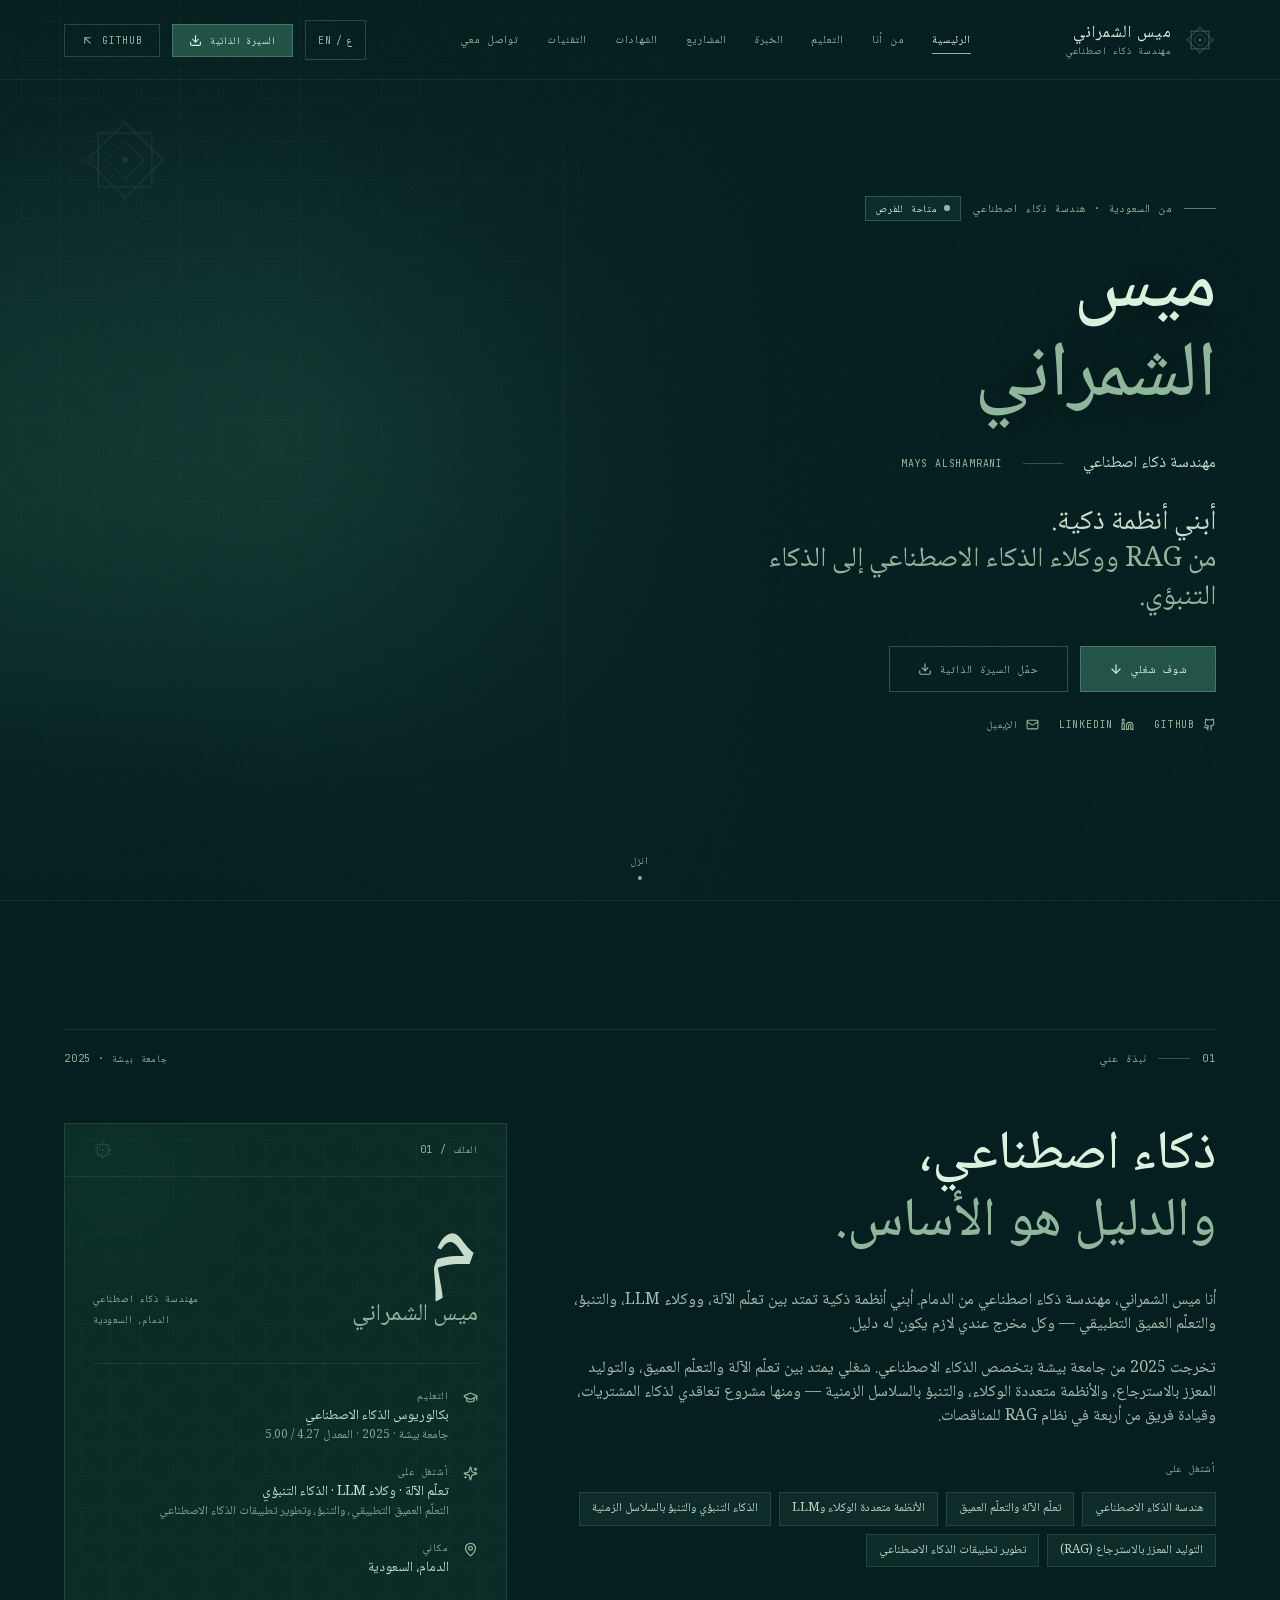
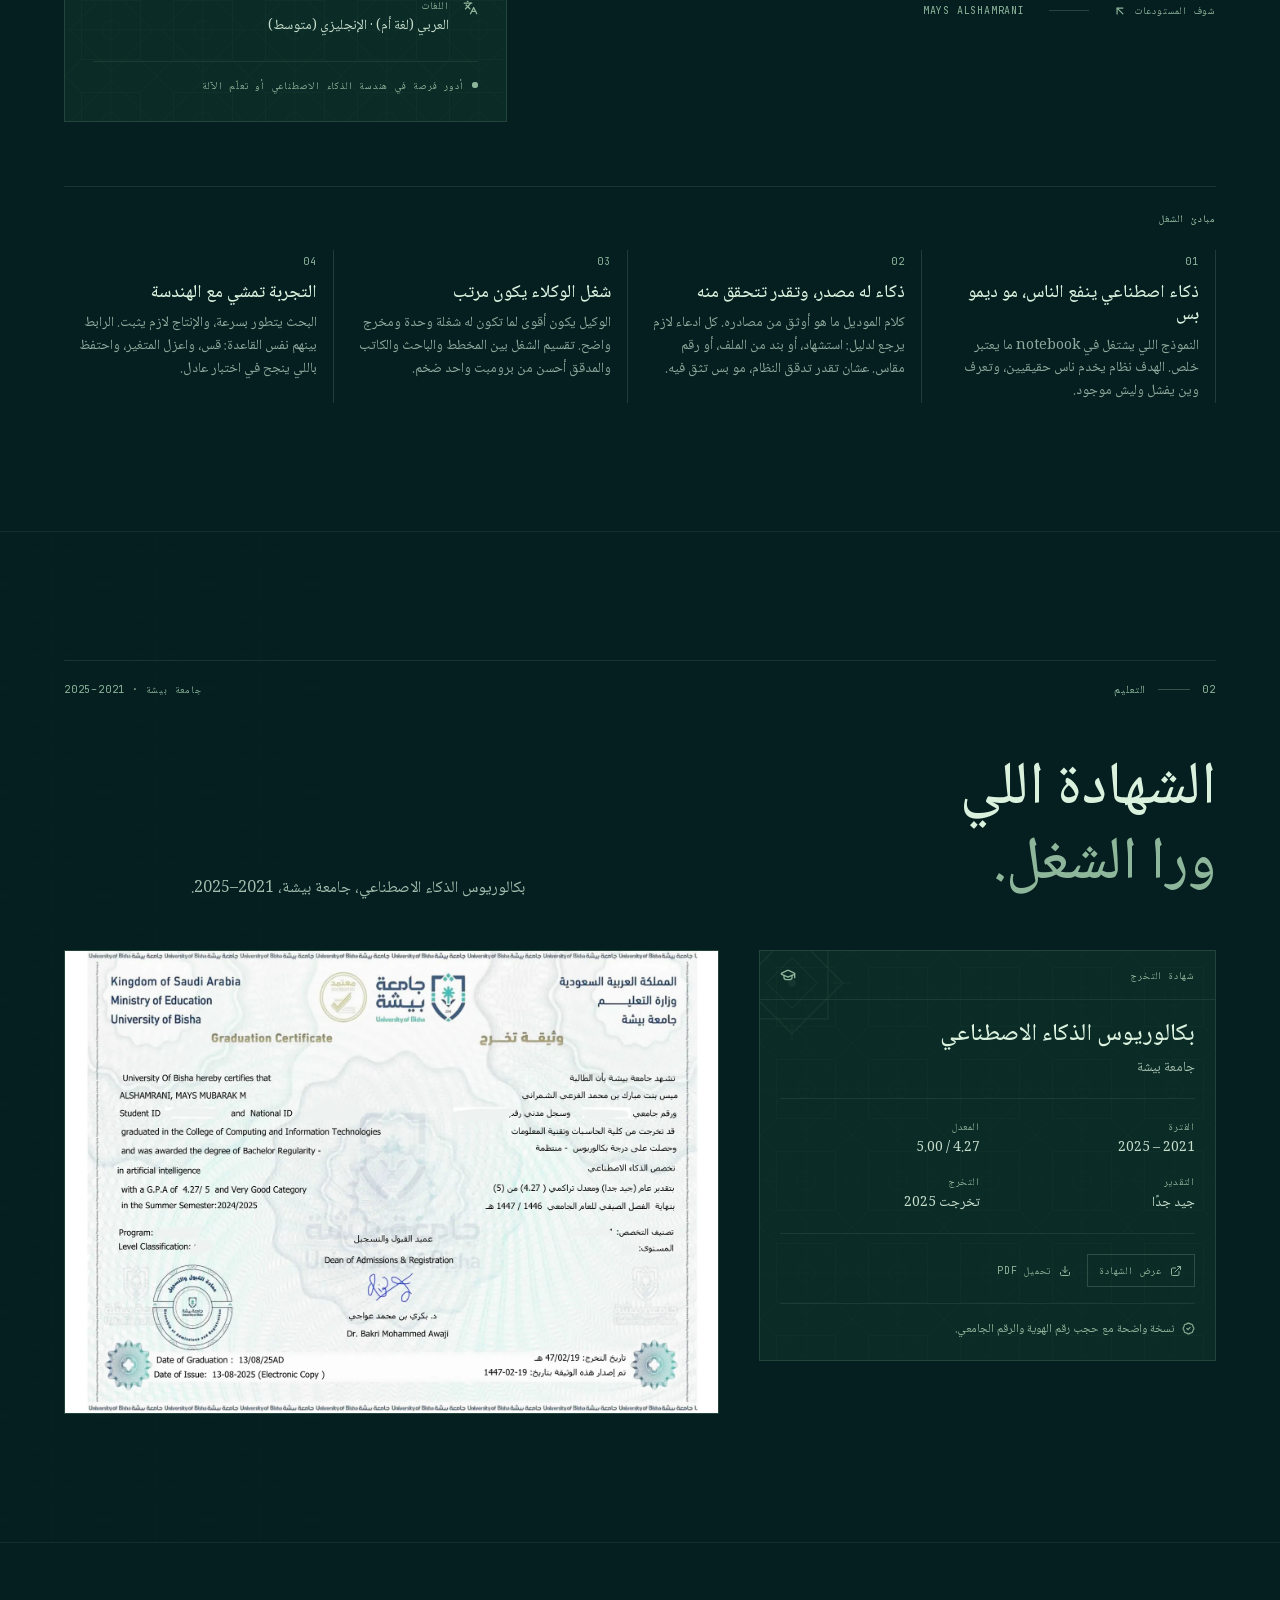
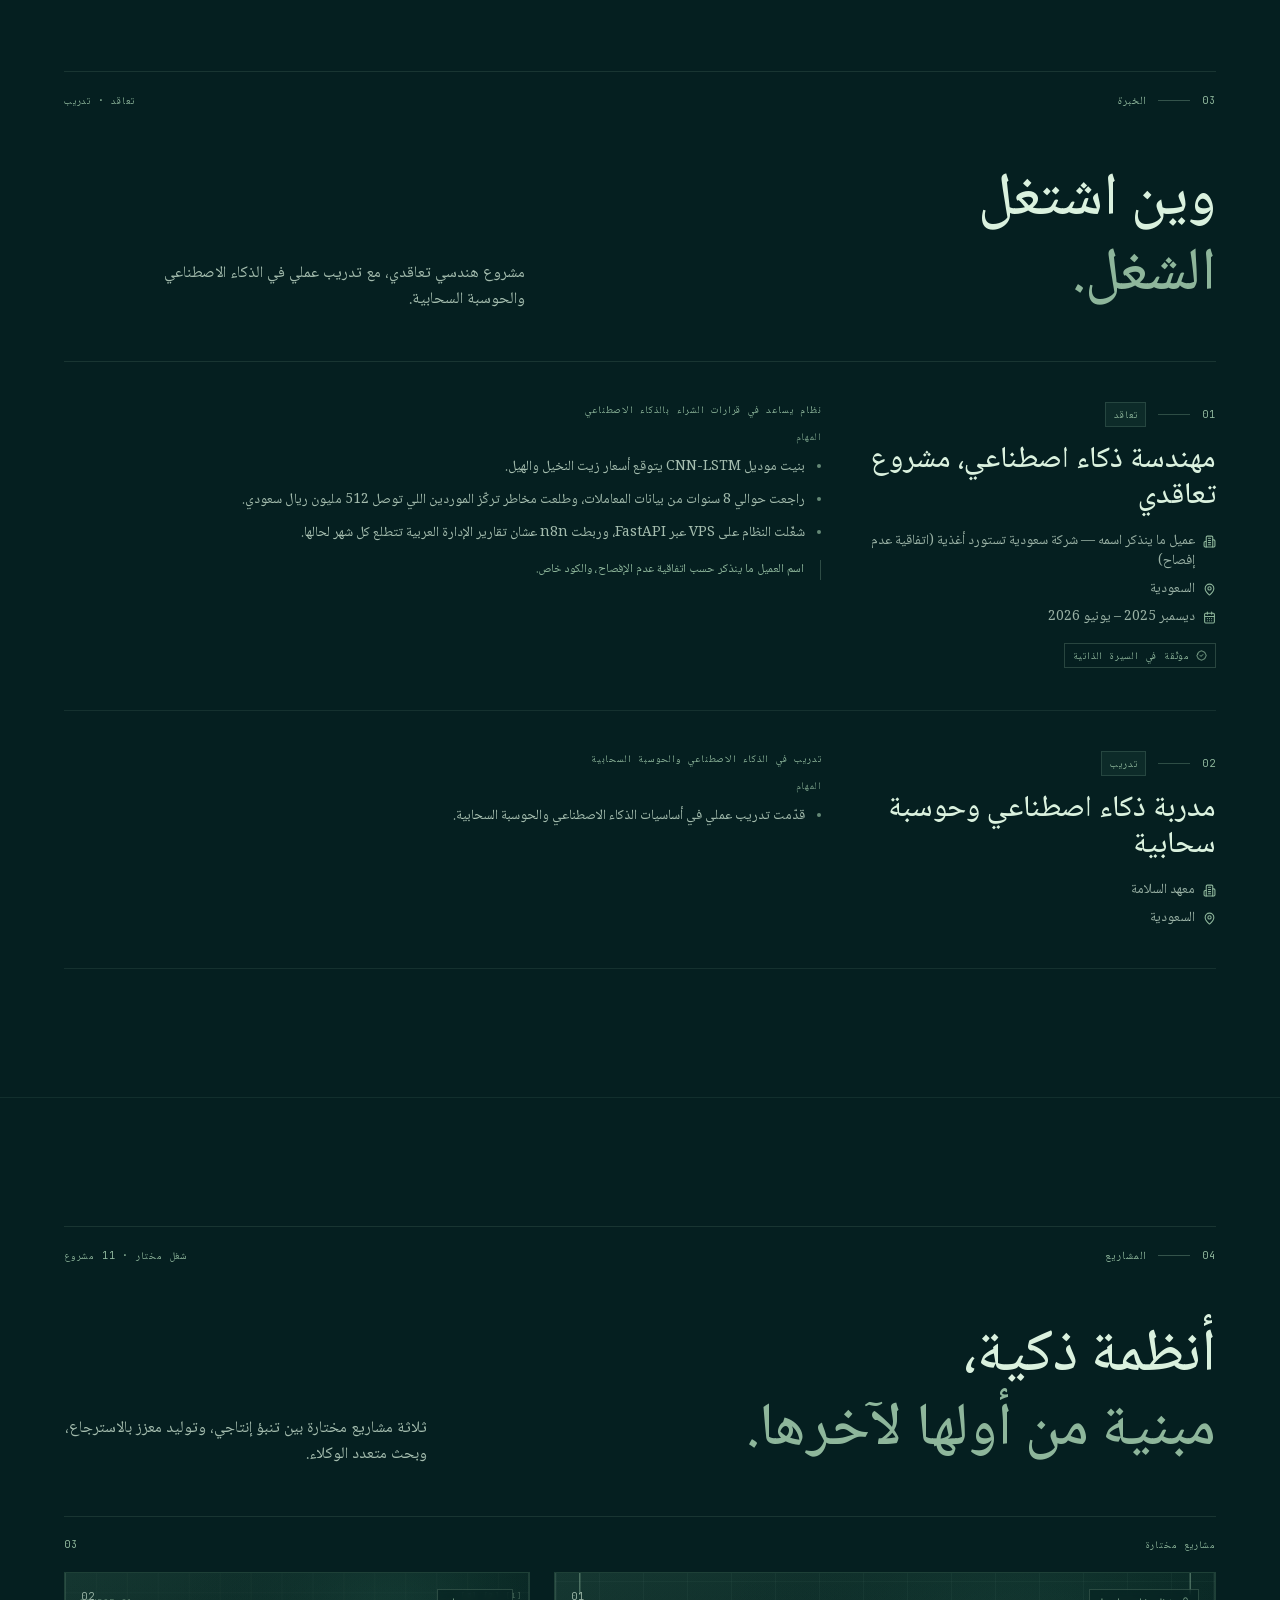
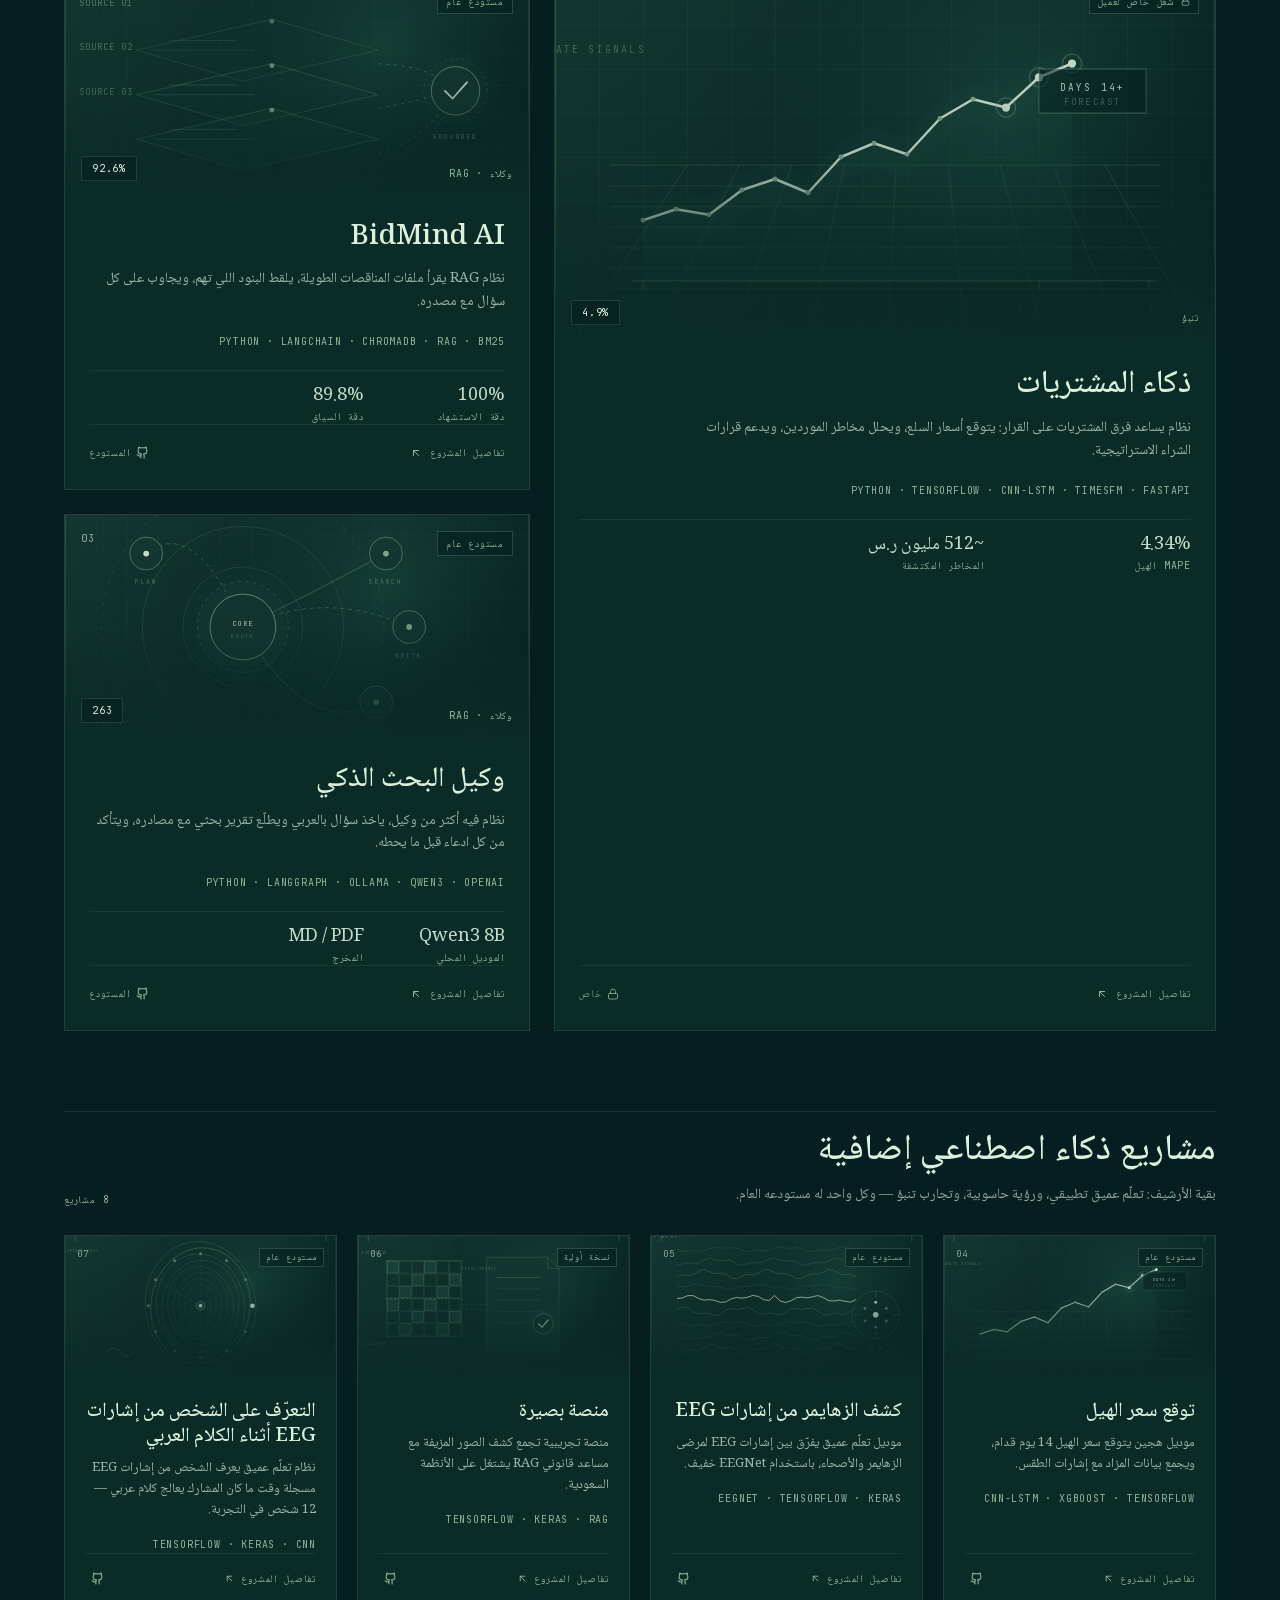
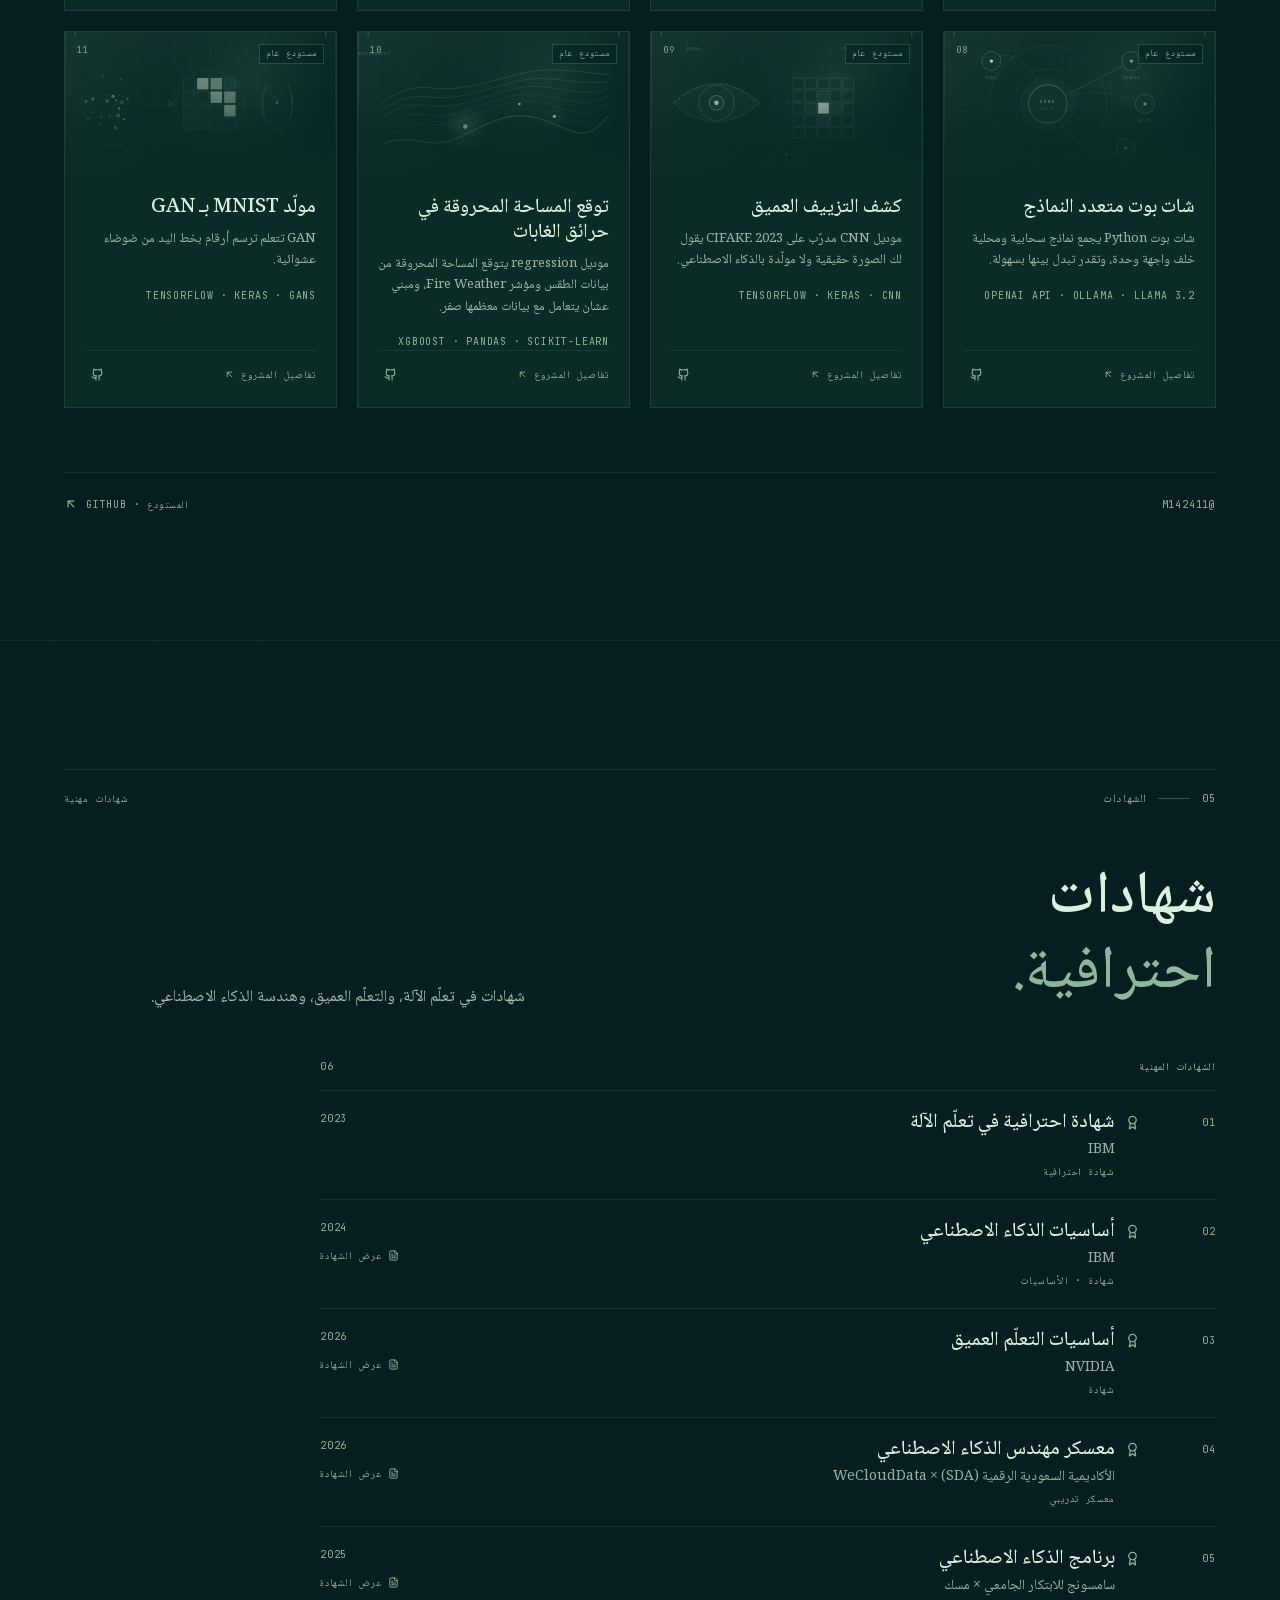
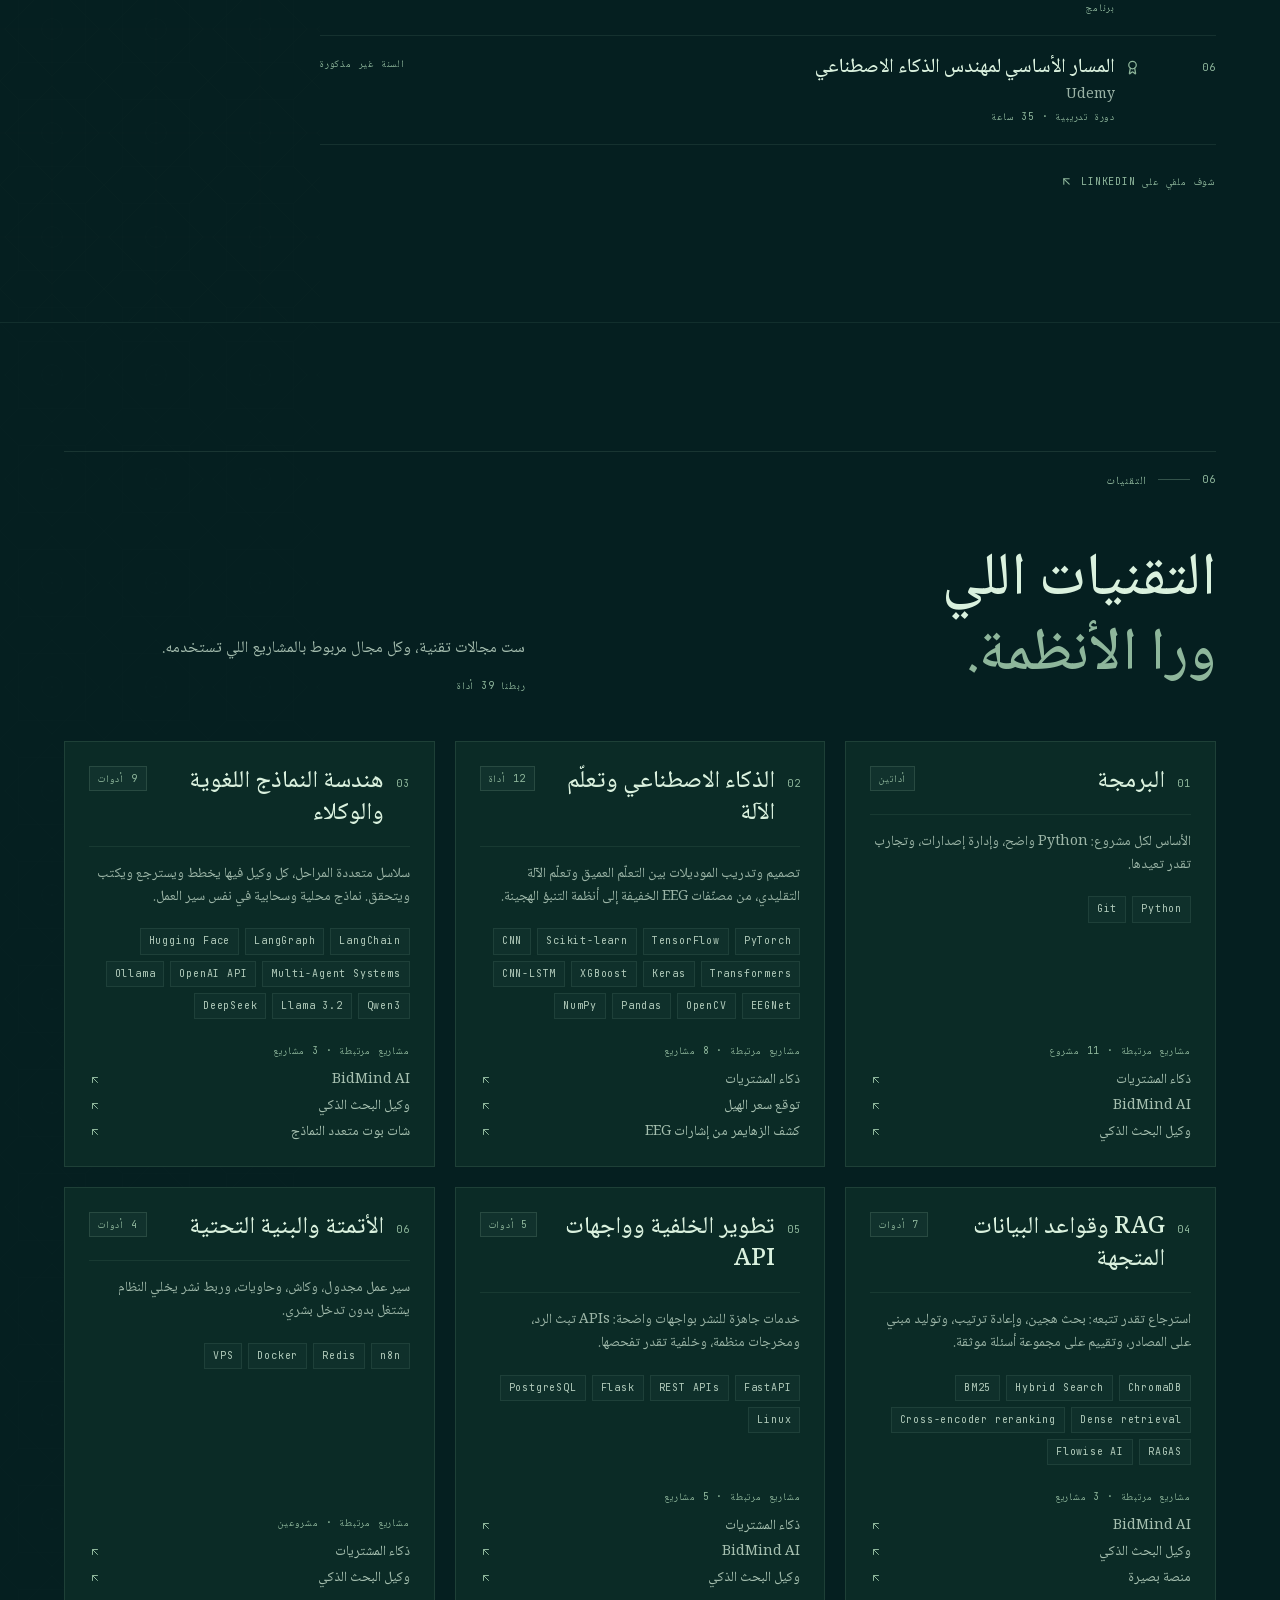
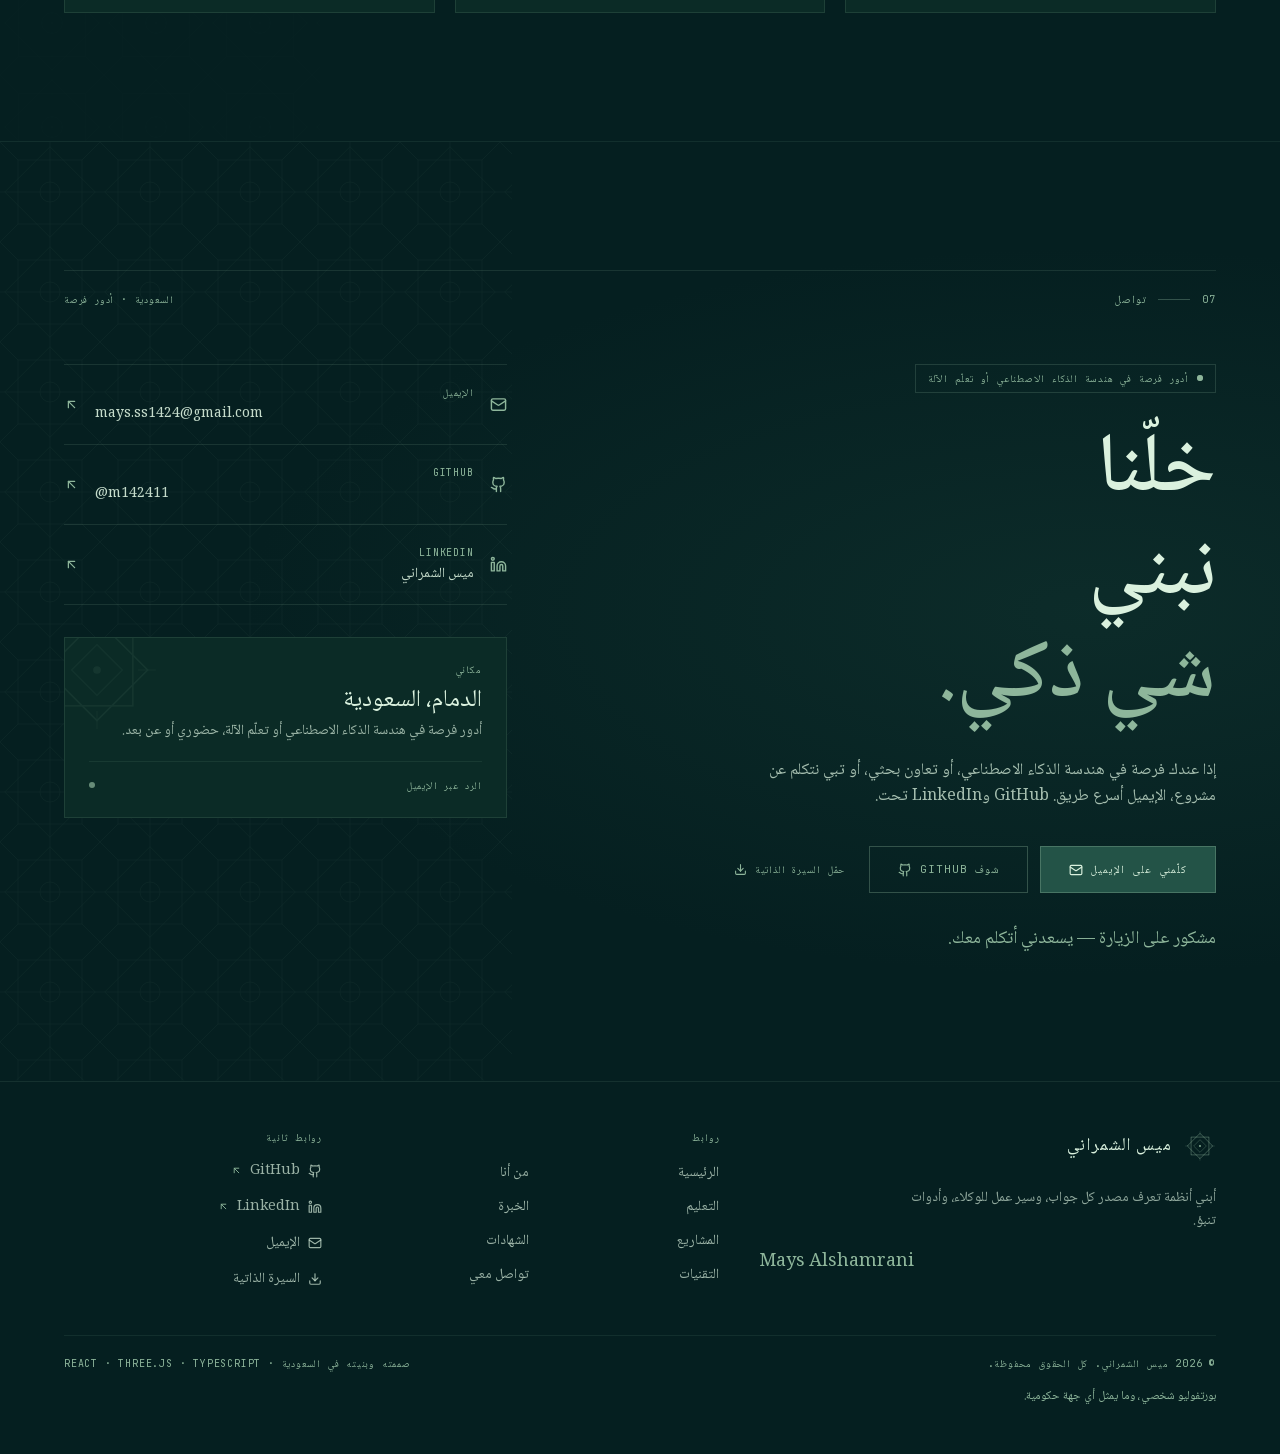
==== commit 85f9671c: "Move certifications above expertise" ====
--- a/ar/index.html
+++ b/ar/index.html
@@ -246,7 +246,7 @@
         ]
       }
     </script>
-    <script type="module" crossorigin src="/assets/main-DprErcyp.js"></script>
+    <script type="module" crossorigin src="/assets/main-ylJU0pJ_.js"></script>
     <style data-main-css>
 *,:before,:after{--tw-border-spacing-x: 0;--tw-border-spacing-y: 0;--tw-translate-x: 0;--tw-translate-y: 0;--tw-rotate: 0;--tw-skew-x: 0;--tw-skew-y: 0;--tw-scale-x: 1;--tw-scale-y: 1;--tw-pan-x: ;--tw-pan-y: ;--tw-pinch-zoom: ;--tw-scroll-snap-strictness: proximity;--tw-gradient-from-position: ;--tw-gradient-via-position: ;--tw-gradient-to-position: ;--tw-ordinal: ;--tw-slashed-zero: ;--tw-numeric-figure: ;--tw-numeric-spacing: ;--tw-numeric-fraction: ;--tw-ring-inset: ;--tw-ring-offset-width: 0px;--tw-ring-offset-color: #fff;--tw-ring-color: rgb(59 130 246 / .5);--tw-ring-offset-shadow: 0 0 #0000;--tw-ring-shadow: 0 0 #0000;--tw-shadow: 0 0 #0000;--tw-shadow-colored: 0 0 #0000;--tw-blur: ;--tw-brightness: ;--tw-contrast: ;--tw-grayscale: ;--tw-hue-rotate: ;--tw-invert: ;--tw-saturate: ;--tw-sepia: ;--tw-drop-shadow: ;--tw-backdrop-blur: ;--tw-backdrop-brightness: ;--tw-backdrop-contrast: ;--tw-backdrop-grayscale: ;--tw-backdrop-hue-rotate: ;--tw-backdrop-invert: ;--tw-backdrop-opacity: ;--tw-backdrop-saturate: ;--tw-backdrop-sepia: ;--tw-contain-size: ;--tw-contain-layout: ;--tw-contain-paint: ;--tw-contain-style: }::backdrop{--tw-border-spacing-x: 0;--tw-border-spacing-y: 0;--tw-translate-x: 0;--tw-translate-y: 0;--tw-rotate: 0;--tw-skew-x: 0;--tw-skew-y: 0;--tw-scale-x: 1;--tw-scale-y: 1;--tw-pan-x: ;--tw-pan-y: ;--tw-pinch-zoom: ;--tw-scroll-snap-strictness: proximity;--tw-gradient-from-position: ;--tw-gradient-via-position: ;--tw-gradient-to-position: ;--tw-ordinal: ;--tw-slashed-zero: ;--tw-numeric-figure: ;--tw-numeric-spacing: ;--tw-numeric-fraction: ;--tw-ring-inset: ;--tw-ring-offset-width: 0px;--tw-ring-offset-color: #fff;--tw-ring-color: rgb(59 130 246 / .5);--tw-ring-offset-shadow: 0 0 #0000;--tw-ring-shadow: 0 0 #0000;--tw-shadow: 0 0 #0000;--tw-shadow-colored: 0 0 #0000;--tw-blur: ;--tw-brightness: ;--tw-contrast: ;--tw-grayscale: ;--tw-hue-rotate: ;--tw-invert: ;--tw-saturate: ;--tw-sepia: ;--tw-drop-shadow: ;--tw-backdrop-blur: ;--tw-backdrop-brightness: ;--tw-backdrop-contrast: ;--tw-backdrop-grayscale: ;--tw-backdrop-hue-rotate: ;--tw-backdrop-invert: ;--tw-backdrop-opacity: ;--tw-backdrop-saturate: ;--tw-backdrop-sepia: ;--tw-contain-size: ;--tw-contain-layout: ;--tw-contain-paint: ;--tw-contain-style: }*,:before,:after{box-sizing:border-box;border-width:0;border-style:solid;border-color:#e5e7eb}:before,:after{--tw-content: ""}html,:host{line-height:1.5;-webkit-text-size-adjust:100%;-moz-tab-size:4;-o-tab-size:4;tab-size:4;font-family:Space Grotesk,system-ui,sans-serif;font-feature-settings:normal;font-variation-settings:normal;-webkit-tap-highlight-color:transparent}body{margin:0;line-height:inherit}hr{height:0;color:inherit;border-top-width:1px}abbr:where([title]){-webkit-text-decoration:underline dotted;text-decoration:underline dotted}h1,h2,h3,h4,h5,h6{font-size:inherit;font-weight:inherit}a{color:inherit;text-decoration:inherit}b,strong{font-weight:bolder}code,kbd,samp,pre{font-family:JetBrains Mono,monospace;font-feature-settings:normal;font-variation-settings:normal;font-size:1em}small{font-size:80%}sub,sup{font-size:75%;line-height:0;position:relative;vertical-align:baseline}sub{bottom:-.25em}sup{top:-.5em}table{text-indent:0;border-color:inherit;border-collapse:collapse}button,input,optgroup,select,textarea{font-family:inherit;font-feature-settings:inherit;font-variation-settings:inherit;font-size:100%;font-weight:inherit;line-height:inherit;letter-spacing:inherit;color:inherit;margin:0;padding:0}button,select{text-transform:none}button,input:where([type=button]),input:where([type=reset]),input:where([type=submit]){-webkit-appearance:button;background-color:transparent;background-image:none}:-moz-focusring{outline:auto}:-moz-ui-invalid{box-shadow:none}progress{vertical-align:baseline}::-webkit-inner-spin-button,::-webkit-outer-spin-button{height:auto}[type=search]{-webkit-appearance:textfield;outline-offset:-2px}::-webkit-search-decoration{-webkit-appearance:none}::-webkit-file-upload-button{-webkit-appearance:button;font:inherit}summary{display:list-item}blockquote,dl,dd,h1,h2,h3,h4,h5,h6,hr,figure,p,pre{margin:0}fieldset{margin:0;padding:0}legend{padding:0}ol,ul,menu{list-style:none;margin:0;padding:0}dialog{padding:0}textarea{resize:vertical}input::-moz-placeholder,textarea::-moz-placeholder{opacity:1;color:#9ca3af}input::placeholder,textarea::placeholder{opacity:1;color:#9ca3af}button,[role=button]{cursor:pointer}:disabled{cursor:default}img,svg,video,canvas,audio,iframe,embed,object{display:block;vertical-align:middle}img,video{max-width:100%;height:auto}[hidden]:where(:not([hidden=until-found])){display:none}:root{--forest-deep: #051f20;--forest-dark: #0b2b26;--forest-mid: #163832;--forest-emerald: #235347;--forest-sage: #8eb69b;--forest-mint: #daf1de;color-scheme:dark}html{scroll-behavior:smooth;scroll-padding-top:6rem;-webkit-text-size-adjust:100%}body{--tw-bg-opacity: 1;background-color:rgb(5 31 32 / var(--tw-bg-opacity, 1));--tw-text-opacity: 1;color:rgb(218 241 222 / var(--tw-text-opacity, 1));-webkit-font-smoothing:antialiased;-moz-osx-font-smoothing:grayscale;font-family:Space Grotesk,system-ui,sans-serif;font-feature-settings:"ss01" 1,"ss02" 1;overflow-x:hidden}h1,h2,h3,h4{font-family:Cormorant Garamond,Times New Roman,serif;font-weight:500}::-moz-selection{background-color:#235347;color:#daf1de}::selection{background-color:#235347;color:#daf1de}:focus-visible{outline:2px solid #8eb69b;outline-offset:4px}[dir=rtl] body{font-family:Noto Naskh Arabic,Space Grotesk,system-ui,sans-serif}[dir=rtl] .font-display{font-family:Noto Naskh Arabic,Cormorant Garamond,serif}[dir=rtl] h1,[dir=rtl] h2,[dir=rtl] h3,[dir=rtl] h4,[dir=rtl] p,[dir=rtl] li,[dir=rtl] a,[dir=rtl] button,[dir=rtl] dt,[dir=rtl] dd{letter-spacing:normal}[dir=rtl] .font-mono,[dir=rtl] .eyebrow{font-family:JetBrains Mono,Noto Naskh Arabic,monospace;letter-spacing:.08em}[dir=rtl] .btn-primary,[dir=rtl] .btn-ghost,[dir=rtl] .nav-link{font-family:JetBrains Mono,Noto Naskh Arabic,monospace}[dir=rtl] .italic{font-style:normal}[dir=rtl] .hero-name{font-size:clamp(3.2rem,6.1vw,6rem);line-height:1.14;letter-spacing:-.01em}[dir=rtl] h1,[dir=rtl] h2{line-height:1.24}::-webkit-scrollbar{width:10px;height:10px}::-webkit-scrollbar-track{background:#051f20}::-webkit-scrollbar-thumb{background:#235347;border:2px solid #051f20}::-webkit-scrollbar-thumb:hover{background:#235347;box-shadow:inset 0 0 0 20px #daf1de1a}.container{width:100%}@media(min-width:640px){.container{max-width:640px}}@media(min-width:768px){.container{max-width:768px}}@media(min-width:1024px){.container{max-width:1024px}}@media(min-width:1280px){.container{max-width:1280px}}@media(min-width:1536px){.container{max-width:1536px}}.container-shell{margin-left:auto;margin-right:auto;width:100%;max-width:1500px;padding-left:1.5rem;padding-right:1.5rem}@media(min-width:768px){.container-shell{padding-left:2.5rem;padding-right:2.5rem}}@media(min-width:1024px){.container-shell{padding-left:4rem;padding-right:4rem}}[dir=rtl] .eyebrow{font-family:JetBrains Mono,Noto Naskh Arabic,monospace;letter-spacing:.08em}.eyebrow{font-family:JetBrains Mono,monospace;font-size:10px;text-transform:uppercase;letter-spacing:.34em;--tw-text-opacity: 1;color:rgb(142 182 155 / var(--tw-text-opacity, 1))}@media(min-width:768px){.eyebrow{font-size:11px}}[dir=rtl] .btn-primary{font-family:JetBrains Mono,Noto Naskh Arabic,monospace;letter-spacing:.08em}.btn-primary{position:relative;display:inline-flex;align-items:center;justify-content:center;gap:.5rem;overflow:hidden;--tw-bg-opacity: 1;background-color:rgb(35 83 71 / var(--tw-bg-opacity, 1));padding:.875rem 1.75rem;font-family:JetBrains Mono,monospace;font-size:11px;text-transform:uppercase;letter-spacing:.22em;--tw-text-opacity: 1;color:rgb(218 241 222 / var(--tw-text-opacity, 1));transition-property:color,background-color,border-color,text-decoration-color,fill,stroke;transition-timing-function:cubic-bezier(.4,0,.2,1);transition-duration:.5s;border:1px solid rgba(142,182,155,.35)}.btn-primary:before{content:"";position:absolute;inset:0;background:linear-gradient(120deg,transparent 0%,rgba(218,241,222,.16) 45%,transparent 70%);transform:translate(-120%);transition:transform .9s cubic-bezier(.22,1,.36,1)}.btn-primary:hover:before{transform:translate(120%)}.btn-primary:hover{background:#235347;box-shadow:inset 0 0 0 100px #daf1de12}[dir=rtl] .btn-ghost{font-family:JetBrains Mono,Noto Naskh Arabic,monospace;letter-spacing:.08em}.btn-ghost{display:inline-flex;align-items:center;justify-content:center;gap:.5rem;padding:.875rem 1.75rem;font-family:JetBrains Mono,monospace;font-size:11px;text-transform:uppercase;letter-spacing:.22em;--tw-text-opacity: 1;color:rgb(142 182 155 / var(--tw-text-opacity, 1));transition-property:all;transition-timing-function:cubic-bezier(.4,0,.2,1);transition-duration:.5s;border:1px solid rgba(142,182,155,.32)}.btn-ghost:hover{background:#8eb69b14;color:#daf1de;border-color:#8eb69b99}.hero-atmosphere{background:radial-gradient(ellipse at 76% 48%,rgba(35,83,71,.42) 0%,transparent 55%),radial-gradient(ellipse at 18% 82%,rgba(22,56,50,.36) 0%,transparent 58%),linear-gradient(180deg,#051f20,#0b2b26 56%,#051f20)}[dir=rtl] .hero-atmosphere{background:radial-gradient(ellipse at 24% 48%,rgba(35,83,71,.42) 0%,transparent 55%),radial-gradient(ellipse at 82% 82%,rgba(22,56,50,.36) 0%,transparent 58%),linear-gradient(180deg,#051f20,#0b2b26 56%,#051f20)}.hero-veil-mobile{background:radial-gradient(ellipse at 50% 62%,#051f2033,#051f20b8 48%,#051f20f7)}.hero-veil-desktop{background:linear-gradient(to right,#051f20 0%,rgba(5,31,32,.96) 40%,rgba(5,31,32,.58) 58%,rgba(5,31,32,.08) 78%,transparent 100%)}[dir=rtl] .hero-veil-desktop{background:linear-gradient(to left,#051f20 0%,rgba(5,31,32,.96) 40%,rgba(5,31,32,.58) 58%,rgba(5,31,32,.08) 78%,transparent 100%)}.contact-atmosphere{background:radial-gradient(ellipse at 15% 50%,rgba(35,83,71,.35) 0%,transparent 55%)}[dir=rtl] .contact-atmosphere{background:radial-gradient(ellipse at 85% 50%,rgba(35,83,71,.35) 0%,transparent 55%)}.card-spotlight{position:relative}.card-spotlight:after{content:"";position:absolute;inset:0;pointer-events:none;opacity:0;transition:opacity .5s ease;background:radial-gradient(420px circle at var(--spot-x, 50%) var(--spot-y, 50%),rgba(142,182,155,.14),transparent 62%)}.card-spotlight:hover:after,.card-spotlight:focus-within:after{opacity:1}.link-line{background-image:linear-gradient(currentColor,currentColor);background-position:0 100%;background-repeat:no-repeat;background-size:0% 1px;transition:background-size .45s cubic-bezier(.22,1,.36,1)}.link-line:hover,.link-line:focus-visible{background-size:100% 1px}[dir=rtl] .link-line{background-position:100% 100%}.cover-scan{position:absolute;inset:0;pointer-events:none;overflow:hidden}.cover-scan:before{content:"";position:absolute;left:0;right:0;top:-40%;height:38%;background:linear-gradient(to bottom,transparent,rgba(218,241,222,.12),transparent);transition:transform 1.1s cubic-bezier(.22,1,.36,1)}.group:hover .cover-scan:before{transform:translateY(420%)}[dir=rtl] .nav-link{font-family:JetBrains Mono,Noto Naskh Arabic,monospace;letter-spacing:.08em}.nav-link{position:relative;padding-top:.5rem;padding-bottom:.5rem;font-family:JetBrains Mono,monospace;font-size:11px;text-transform:uppercase;letter-spacing:.2em;--tw-text-opacity: 1;color:rgb(142 182 155 / var(--tw-text-opacity, 1));transition-property:color,background-color,border-color,text-decoration-color,fill,stroke;transition-timing-function:cubic-bezier(.4,0,.2,1);transition-duration:.3s}.nav-link:hover{--tw-text-opacity: 1;color:rgb(218 241 222 / var(--tw-text-opacity, 1))}.nav-link:before{content:"";position:absolute;inset:-6px -8px}.nav-link[aria-current=true]{--tw-text-opacity: 1;color:rgb(218 241 222 / var(--tw-text-opacity, 1))}.nav-link[aria-current=true]:after{content:"";position:absolute;left:0;right:0;bottom:0;height:1px;background:#8eb69b}.sr-only{position:absolute;width:1px;height:1px;padding:0;margin:-1px;overflow:hidden;clip:rect(0,0,0,0);white-space:nowrap;border-width:0}.pointer-events-none{pointer-events:none}.visible{visibility:visible}.invisible{visibility:hidden}.static{position:static}.fixed{position:fixed}.absolute{position:absolute}.relative{position:relative}.sticky{position:sticky}.inset-0{inset:0}.inset-x-0{left:0;right:0}.inset-x-3{left:.75rem;right:.75rem}.inset-x-4{left:1rem;right:1rem}.inset-x-5{left:1.25rem;right:1.25rem}.inset-y-0{top:0;bottom:0}.-end-10{inset-inline-end:-2.5rem}.-end-8{inset-inline-end:-2rem}.-top-10{top:-2.5rem}.-top-8{top:-2rem}.bottom-0{bottom:0}.bottom-24{bottom:6rem}.bottom-4{bottom:1rem}.bottom-40{bottom:10rem}.bottom-5{bottom:1.25rem}.end-0{inset-inline-end:0px}.end-6{inset-inline-end:1.5rem}.end-7{inset-inline-end:1.75rem}.end-\[6\%\]{inset-inline-end:6%}.left-1\/2{left:50%}.start-\[4\%\]{inset-inline-start:4%}.top-0{top:0}.top-28{top:7rem}.top-3{top:.75rem}.top-4{top:1rem}.top-6{top:1.5rem}.isolate{isolation:isolate}.z-10{z-index:10}.z-20{z-index:20}.z-30{z-index:30}.z-\[100\]{z-index:100}.z-\[110\]{z-index:110}.z-\[60\]{z-index:60}.z-\[80\]{z-index:80}.z-\[85\]{z-index:85}.-mx-1{margin-left:-.25rem;margin-right:-.25rem}.-my-1{margin-top:-.25rem;margin-bottom:-.25rem}.-my-1\.5{margin-top:-.375rem;margin-bottom:-.375rem}.mx-auto{margin-left:auto;margin-right:auto}.mb-1{margin-bottom:.25rem}.mb-10{margin-bottom:2.5rem}.mb-3{margin-bottom:.75rem}.mt-0\.5{margin-top:.125rem}.mt-1{margin-top:.25rem}.mt-1\.5{margin-top:.375rem}.mt-10{margin-top:2.5rem}.mt-12{margin-top:3rem}.mt-16{margin-top:4rem}.mt-2{margin-top:.5rem}.mt-20{margin-top:5rem}.mt-3{margin-top:.75rem}.mt-4{margin-top:1rem}.mt-5{margin-top:1.25rem}.mt-6{margin-top:1.5rem}.mt-7{margin-top:1.75rem}.mt-8{margin-top:2rem}.mt-9{margin-top:2.25rem}.mt-auto{margin-top:auto}.line-clamp-3{overflow:hidden;display:-webkit-box;-webkit-box-orient:vertical;-webkit-line-clamp:3}.block{display:block}.inline-block{display:inline-block}.flex{display:flex}.inline-flex{display:inline-flex}.grid{display:grid}.hidden{display:none}.h-1{height:.25rem}.h-1\.5{height:.375rem}.h-10{height:2.5rem}.h-16{height:4rem}.h-24{height:6rem}.h-32{height:8rem}.h-36{height:9rem}.h-48{height:12rem}.h-5{height:1.25rem}.h-52{height:13rem}.h-6{height:1.5rem}.h-60{height:15rem}.h-64{height:16rem}.h-8{height:2rem}.h-\[60vh\]{height:60vh}.h-auto{height:auto}.h-full{height:100%}.h-px{height:1px}.max-h-\[92vh\]{max-height:92vh}.min-h-0{min-height:0px}.min-h-6{min-height:1.5rem}.min-h-\[100svh\]{min-height:100svh}.min-h-\[60vh\]{min-height:60vh}.min-h-screen{min-height:100vh}.w-1{width:.25rem}.w-1\.5{width:.375rem}.w-1\/4{width:25%}.w-10{width:2.5rem}.w-16{width:4rem}.w-2\/5{width:40%}.w-24{width:6rem}.w-32{width:8rem}.w-48{width:12rem}.w-5{width:1.25rem}.w-6{width:1.5rem}.w-8{width:2rem}.w-auto{width:auto}.w-full{width:100%}.w-px{width:1px}.min-w-0{min-width:0px}.max-w-2xl{max-width:42rem}.max-w-3xl{max-width:48rem}.max-w-4xl{max-width:56rem}.max-w-6xl{max-width:72rem}.max-w-\[1500px\]{max-width:1500px}.max-w-md{max-width:28rem}.max-w-prose{max-width:65ch}.max-w-xl{max-width:36rem}.max-w-xs{max-width:20rem}.flex-1{flex:1 1 0%}.shrink-0{flex-shrink:0}.-translate-x-1\/2{--tw-translate-x: -50%;transform:translate(var(--tw-translate-x),var(--tw-translate-y)) rotate(var(--tw-rotate)) skew(var(--tw-skew-x)) skewY(var(--tw-skew-y)) scaleX(var(--tw-scale-x)) scaleY(var(--tw-scale-y))}.transform{transform:translate(var(--tw-translate-x),var(--tw-translate-y)) rotate(var(--tw-rotate)) skew(var(--tw-skew-x)) skewY(var(--tw-skew-y)) scaleX(var(--tw-scale-x)) scaleY(var(--tw-scale-y))}@keyframes ping{75%,to{transform:scale(2);opacity:0}}.animate-ping{animation:ping 1s cubic-bezier(0,0,.2,1) infinite}.resize{resize:both}.grid-cols-1{grid-template-columns:repeat(1,minmax(0,1fr))}.grid-cols-2{grid-template-columns:repeat(2,minmax(0,1fr))}.grid-cols-3{grid-template-columns:repeat(3,minmax(0,1fr))}.flex-col{flex-direction:column}.flex-col-reverse{flex-direction:column-reverse}.flex-wrap{flex-wrap:wrap}.items-start{align-items:flex-start}.items-end{align-items:flex-end}.items-center{align-items:center}.items-baseline{align-items:baseline}.items-stretch{align-items:stretch}.justify-center{justify-content:center}.justify-between{justify-content:space-between}.gap-1{gap:.25rem}.gap-1\.5{gap:.375rem}.gap-10{gap:2.5rem}.gap-12{gap:3rem}.gap-2{gap:.5rem}.gap-2\.5{gap:.625rem}.gap-3{gap:.75rem}.gap-3\.5{gap:.875rem}.gap-4{gap:1rem}.gap-5{gap:1.25rem}.gap-6{gap:1.5rem}.gap-8{gap:2rem}.gap-x-5{-moz-column-gap:1.25rem;column-gap:1.25rem}.gap-x-6{-moz-column-gap:1.5rem;column-gap:1.5rem}.gap-y-2{row-gap:.5rem}.gap-y-2\.5{row-gap:.625rem}.gap-y-3{row-gap:.75rem}.space-y-2>:not([hidden])~:not([hidden]){--tw-space-y-reverse: 0;margin-top:calc(.5rem * calc(1 - var(--tw-space-y-reverse)));margin-bottom:calc(.5rem * var(--tw-space-y-reverse))}.space-y-2\.5>:not([hidden])~:not([hidden]){--tw-space-y-reverse: 0;margin-top:calc(.625rem * calc(1 - var(--tw-space-y-reverse)));margin-bottom:calc(.625rem * var(--tw-space-y-reverse))}.space-y-3>:not([hidden])~:not([hidden]){--tw-space-y-reverse: 0;margin-top:calc(.75rem * calc(1 - var(--tw-space-y-reverse)));margin-bottom:calc(.75rem * var(--tw-space-y-reverse))}.space-y-4>:not([hidden])~:not([hidden]){--tw-space-y-reverse: 0;margin-top:calc(1rem * calc(1 - var(--tw-space-y-reverse)));margin-bottom:calc(1rem * var(--tw-space-y-reverse))}.space-y-5>:not([hidden])~:not([hidden]){--tw-space-y-reverse: 0;margin-top:calc(1.25rem * calc(1 - var(--tw-space-y-reverse)));margin-bottom:calc(1.25rem * var(--tw-space-y-reverse))}.overflow-hidden{overflow:hidden}.overflow-y-auto{overflow-y:auto}.overflow-x-hidden{overflow-x:hidden}.truncate{overflow:hidden;text-overflow:ellipsis;white-space:nowrap}.rounded-full{border-radius:9999px}.border{border-width:1px}.border-0{border-width:0px}.border-b{border-bottom-width:1px}.border-s{border-inline-start-width:1px}.border-t{border-top-width:1px}.border-forest-sage\/10{border-color:#8eb69b1a}.border-forest-sage\/12{border-color:#8eb69b1f}.border-forest-sage\/15{border-color:#8eb69b26}.border-forest-sage\/18{border-color:#8eb69b2e}.border-forest-sage\/20{border-color:#8eb69b33}.border-forest-sage\/25{border-color:#8eb69b40}.border-forest-sage\/30{border-color:#8eb69b4d}.border-forest-sage\/35{border-color:#8eb69b59}.border-forest-sage\/40{border-color:#8eb69b66}.border-transparent{border-color:transparent}.bg-forest-dark{--tw-bg-opacity: 1;background-color:rgb(11 43 38 / var(--tw-bg-opacity, 1))}.bg-forest-dark\/95{background-color:#0b2b26f2}.bg-forest-deep{--tw-bg-opacity: 1;background-color:rgb(5 31 32 / var(--tw-bg-opacity, 1))}.bg-forest-deep\/55{background-color:#051f208c}.bg-forest-deep\/60{background-color:#051f2099}.bg-forest-deep\/85{background-color:#051f20d9}.bg-forest-deep\/88{background-color:#051f20e0}.bg-forest-deep\/98{background-color:#051f20fa}.bg-forest-emerald{--tw-bg-opacity: 1;background-color:rgb(35 83 71 / var(--tw-bg-opacity, 1))}.bg-forest-emerald\/25{background-color:#23534740}.bg-forest-mid\/40{background-color:#16383266}.bg-forest-mid\/50{background-color:#16383280}.bg-forest-mid\/60{background-color:#16383299}.bg-forest-mid\/70{background-color:#163832b3}.bg-forest-sage{--tw-bg-opacity: 1;background-color:rgb(142 182 155 / var(--tw-bg-opacity, 1))}.bg-forest-sage\/10{background-color:#8eb69b1a}.bg-forest-sage\/25{background-color:#8eb69b40}.bg-forest-sage\/30{background-color:#8eb69b4d}.bg-forest-sage\/35{background-color:#8eb69b59}.bg-forest-sage\/60{background-color:#8eb69b99}.bg-forest-sage\/70{background-color:#8eb69bb3}.bg-transparent{background-color:transparent}.bg-white{--tw-bg-opacity: 1;background-color:rgb(255 255 255 / var(--tw-bg-opacity, 1))}.bg-gradient-to-b{background-image:linear-gradient(to bottom,var(--tw-gradient-stops))}.bg-gradient-to-t{background-image:linear-gradient(to top,var(--tw-gradient-stops))}.from-forest-dark{--tw-gradient-from: #0B2B26 var(--tw-gradient-from-position);--tw-gradient-to: rgb(11 43 38 / 0) var(--tw-gradient-to-position);--tw-gradient-stops: var(--tw-gradient-from), var(--tw-gradient-to)}.from-forest-sage\/30{--tw-gradient-from: rgb(142 182 155 / .3) var(--tw-gradient-from-position);--tw-gradient-to: rgb(142 182 155 / 0) var(--tw-gradient-to-position);--tw-gradient-stops: var(--tw-gradient-from), var(--tw-gradient-to)}.from-transparent{--tw-gradient-from: transparent var(--tw-gradient-from-position);--tw-gradient-to: rgb(0 0 0 / 0) var(--tw-gradient-to-position);--tw-gradient-stops: var(--tw-gradient-from), var(--tw-gradient-to)}.via-forest-dark\/10{--tw-gradient-to: rgb(11 43 38 / 0) var(--tw-gradient-to-position);--tw-gradient-stops: var(--tw-gradient-from), rgb(11 43 38 / .1) var(--tw-gradient-via-position), var(--tw-gradient-to)}.via-forest-dark\/20{--tw-gradient-to: rgb(11 43 38 / 0) var(--tw-gradient-to-position);--tw-gradient-stops: var(--tw-gradient-from), rgb(11 43 38 / .2) var(--tw-gradient-via-position), var(--tw-gradient-to)}.via-forest-sage\/20{--tw-gradient-to: rgb(142 182 155 / 0) var(--tw-gradient-to-position);--tw-gradient-stops: var(--tw-gradient-from), rgb(142 182 155 / .2) var(--tw-gradient-via-position), var(--tw-gradient-to)}.via-transparent{--tw-gradient-to: rgb(0 0 0 / 0) var(--tw-gradient-to-position);--tw-gradient-stops: var(--tw-gradient-from), transparent var(--tw-gradient-via-position), var(--tw-gradient-to)}.to-transparent{--tw-gradient-to: transparent var(--tw-gradient-to-position)}.p-0{padding:0}.p-3{padding:.75rem}.p-4{padding:1rem}.p-5{padding:1.25rem}.p-6{padding:1.5rem}.px-1{padding-left:.25rem;padding-right:.25rem}.px-1\.5{padding-left:.375rem;padding-right:.375rem}.px-2{padding-left:.5rem;padding-right:.5rem}.px-2\.5{padding-left:.625rem;padding-right:.625rem}.px-3{padding-left:.75rem;padding-right:.75rem}.px-4{padding-left:1rem;padding-right:1rem}.px-5{padding-left:1.25rem;padding-right:1.25rem}.px-6{padding-left:1.5rem;padding-right:1.5rem}.py-0\.5{padding-top:.125rem;padding-bottom:.125rem}.py-1{padding-top:.25rem;padding-bottom:.25rem}.py-1\.5{padding-top:.375rem;padding-bottom:.375rem}.py-10{padding-top:2.5rem;padding-bottom:2.5rem}.py-2{padding-top:.5rem;padding-bottom:.5rem}.py-20{padding-top:5rem;padding-bottom:5rem}.py-24{padding-top:6rem;padding-bottom:6rem}.py-3{padding-top:.75rem;padding-bottom:.75rem}.py-4{padding-top:1rem;padding-bottom:1rem}.py-5{padding-top:1.25rem;padding-bottom:1.25rem}.py-8{padding-top:2rem;padding-bottom:2rem}.pb-10{padding-bottom:2.5rem}.pb-14{padding-bottom:3.5rem}.pb-4{padding-bottom:1rem}.pb-7{padding-bottom:1.75rem}.pb-8{padding-bottom:2rem}.ps-4{padding-inline-start:1rem}.pt-28{padding-top:7rem}.pt-3{padding-top:.75rem}.pt-4{padding-top:1rem}.pt-5{padding-top:1.25rem}.pt-6{padding-top:1.5rem}.pt-7{padding-top:1.75rem}.pt-8{padding-top:2rem}.text-center{text-align:center}.text-start{text-align:start}.text-end{text-align:end}.font-arabic{font-family:Noto Naskh Arabic,serif}.font-display{font-family:Cormorant Garamond,serif}.font-mono{font-family:JetBrains Mono,monospace}.text-2xl{font-size:1.5rem;line-height:2rem}.text-3xl{font-size:1.875rem;line-height:2.25rem}.text-4xl{font-size:2.25rem;line-height:2.5rem}.text-5xl{font-size:3rem;line-height:1}.text-\[10px\]{font-size:10px}.text-\[11px\]{font-size:11px}.text-\[13px\]{font-size:13px}.text-\[15px\]{font-size:15px}.text-\[17px\]{font-size:17px}.text-\[5\.5rem\]{font-size:5.5rem}.text-\[9px\]{font-size:9px}.text-\[clamp\(3\.55rem\,7\.6vw\,7\.4rem\)\]{font-size:clamp(3.55rem,7.6vw,7.4rem)}.text-base{font-size:1rem;line-height:1.5rem}.text-lg{font-size:1.125rem;line-height:1.75rem}.text-sm{font-size:.875rem;line-height:1.25rem}.text-xl{font-size:1.25rem;line-height:1.75rem}.text-xs{font-size:.75rem;line-height:1rem}.font-medium{font-weight:500}.uppercase{text-transform:uppercase}.italic{font-style:italic}.leading-\[0\.75\]{line-height:.75}.leading-\[0\.86\]{line-height:.86}.leading-\[0\.98\]{line-height:.98}.leading-\[1\.02\]{line-height:1.02}.leading-\[1\.04\]{line-height:1.04}.leading-\[1\.05\]{line-height:1.05}.leading-\[1\.35\]{line-height:1.35}.leading-\[1\.85\]{line-height:1.85}.leading-none{line-height:1}.leading-relaxed{line-height:1.625}.leading-snug{line-height:1.375}.leading-tight{line-height:1.25}.tracking-\[-0\.02em\]{letter-spacing:-.02em}.tracking-\[-0\.035em\]{letter-spacing:-.035em}.tracking-\[0\.05em\]{letter-spacing:.05em}.tracking-\[0\.06em\]{letter-spacing:.06em}.tracking-\[0\.12em\]{letter-spacing:.12em}.tracking-\[0\.14em\]{letter-spacing:.14em}.tracking-\[0\.16em\]{letter-spacing:.16em}.tracking-\[0\.18em\]{letter-spacing:.18em}.tracking-\[0\.1em\]{letter-spacing:.1em}.tracking-\[0\.22em\]{letter-spacing:.22em}.tracking-\[0\.24em\]{letter-spacing:.24em}.tracking-\[0\.26em\]{letter-spacing:.26em}.tracking-\[0\.28em\]{letter-spacing:.28em}.tracking-\[0\.2em\]{letter-spacing:.2em}.tracking-\[0\.32em\]{letter-spacing:.32em}.tracking-\[0\.34em\]{letter-spacing:.34em}.tracking-\[0\.3em\]{letter-spacing:.3em}.tracking-\[0\.42em\]{letter-spacing:.42em}.text-forest-mint{--tw-text-opacity: 1;color:rgb(218 241 222 / var(--tw-text-opacity, 1))}.text-forest-mint\/50{color:#daf1de80}.text-forest-mint\/60{color:#daf1de99}.text-forest-mint\/65{color:#daf1dea6}.text-forest-mint\/70{color:#daf1deb3}.text-forest-mint\/75{color:#daf1debf}.text-forest-mint\/80{color:#daf1decc}.text-forest-mint\/85{color:#daf1ded9}.text-forest-mint\/90{color:#daf1dee6}.text-forest-sage{--tw-text-opacity: 1;color:rgb(142 182 155 / var(--tw-text-opacity, 1))}.text-forest-sage\/80{color:#8eb69bcc}.opacity-30{opacity:.3}.opacity-35{opacity:.35}.opacity-40{opacity:.4}.opacity-50{opacity:.5}.opacity-55{opacity:.55}.opacity-60{opacity:.6}.opacity-70{opacity:.7}.opacity-\[0\.028\]{opacity:.028}.opacity-\[0\.05\]{opacity:.05}.opacity-\[0\.08\]{opacity:.08}.opacity-\[0\.12\]{opacity:.12}.opacity-\[0\.1\]{opacity:.1}.opacity-\[0\.55\]{opacity:.55}.mix-blend-overlay{mix-blend-mode:overlay}.blur{--tw-blur: blur(8px);filter:var(--tw-blur) var(--tw-brightness) var(--tw-contrast) var(--tw-grayscale) var(--tw-hue-rotate) var(--tw-invert) var(--tw-saturate) var(--tw-sepia) var(--tw-drop-shadow)}.blur-3xl{--tw-blur: blur(64px);filter:var(--tw-blur) var(--tw-brightness) var(--tw-contrast) var(--tw-grayscale) var(--tw-hue-rotate) var(--tw-invert) var(--tw-saturate) var(--tw-sepia) var(--tw-drop-shadow)}.filter{filter:var(--tw-blur) var(--tw-brightness) var(--tw-contrast) var(--tw-grayscale) var(--tw-hue-rotate) var(--tw-invert) var(--tw-saturate) var(--tw-sepia) var(--tw-drop-shadow)}.backdrop-blur-md{--tw-backdrop-blur: blur(12px);-webkit-backdrop-filter:var(--tw-backdrop-blur) var(--tw-backdrop-brightness) var(--tw-backdrop-contrast) var(--tw-backdrop-grayscale) var(--tw-backdrop-hue-rotate) var(--tw-backdrop-invert) var(--tw-backdrop-opacity) var(--tw-backdrop-saturate) var(--tw-backdrop-sepia);backdrop-filter:var(--tw-backdrop-blur) var(--tw-backdrop-brightness) var(--tw-backdrop-contrast) var(--tw-backdrop-grayscale) var(--tw-backdrop-hue-rotate) var(--tw-backdrop-invert) var(--tw-backdrop-opacity) var(--tw-backdrop-saturate) var(--tw-backdrop-sepia)}.backdrop-blur-sm{--tw-backdrop-blur: blur(4px);-webkit-backdrop-filter:var(--tw-backdrop-blur) var(--tw-backdrop-brightness) var(--tw-backdrop-contrast) var(--tw-backdrop-grayscale) var(--tw-backdrop-hue-rotate) var(--tw-backdrop-invert) var(--tw-backdrop-opacity) var(--tw-backdrop-saturate) var(--tw-backdrop-sepia);backdrop-filter:var(--tw-backdrop-blur) var(--tw-backdrop-brightness) var(--tw-backdrop-contrast) var(--tw-backdrop-grayscale) var(--tw-backdrop-hue-rotate) var(--tw-backdrop-invert) var(--tw-backdrop-opacity) var(--tw-backdrop-saturate) var(--tw-backdrop-sepia)}.backdrop-blur-xl{--tw-backdrop-blur: blur(24px);-webkit-backdrop-filter:var(--tw-backdrop-blur) var(--tw-backdrop-brightness) var(--tw-backdrop-contrast) var(--tw-backdrop-grayscale) var(--tw-backdrop-hue-rotate) var(--tw-backdrop-invert) var(--tw-backdrop-opacity) var(--tw-backdrop-saturate) var(--tw-backdrop-sepia);backdrop-filter:var(--tw-backdrop-blur) var(--tw-backdrop-brightness) var(--tw-backdrop-contrast) var(--tw-backdrop-grayscale) var(--tw-backdrop-hue-rotate) var(--tw-backdrop-invert) var(--tw-backdrop-opacity) var(--tw-backdrop-saturate) var(--tw-backdrop-sepia)}.transition{transition-property:color,background-color,border-color,text-decoration-color,fill,stroke,opacity,box-shadow,transform,filter,backdrop-filter;transition-timing-function:cubic-bezier(.4,0,.2,1);transition-duration:.15s}.transition-\[transform\,border-color\,box-shadow\]{transition-property:transform,border-color,box-shadow;transition-timing-function:cubic-bezier(.4,0,.2,1);transition-duration:.15s}.transition-all{transition-property:all;transition-timing-function:cubic-bezier(.4,0,.2,1);transition-duration:.15s}.transition-colors{transition-property:color,background-color,border-color,text-decoration-color,fill,stroke;transition-timing-function:cubic-bezier(.4,0,.2,1);transition-duration:.15s}.transition-transform{transition-property:transform;transition-timing-function:cubic-bezier(.4,0,.2,1);transition-duration:.15s}.duration-300{transition-duration:.3s}.duration-500{transition-duration:.5s}.duration-700{transition-duration:.7s}.duration-\[900ms\]{transition-duration:.9s}.ease-out{transition-timing-function:cubic-bezier(0,0,.2,1)}.text-balance{text-wrap:balance}.text-pretty{text-wrap:pretty}.font-arabic{font-family:Noto Naskh Arabic,Cormorant Garamond,serif}.font-arabic-system{font-family:Geeza Pro,Noto Naskh Arabic,Segoe UI,Tahoma,serif}.grain-overlay{background-image:url("data:image/svg+xml,%3Csvg viewBox='0 0 200 200' xmlns='http://www.w3.org/2000/svg'%3E%3Cfilter id='n'%3E%3CfeTurbulence type='fractalNoise' baseFrequency='0.85' numOctaves='3' stitchTiles='stitch'/%3E%3C/filter%3E%3Crect width='100%25' height='100%25' filter='url(%23n)' opacity='0.55'/%3E%3C/svg%3E")}.text-shadow-deep{text-shadow:0 2px 40px rgba(5,31,32,.8)}.\[writing-mode\:vertical-rl\]{writing-mode:vertical-rl}@keyframes rise{0%{opacity:0;transform:translateY(26px)}to{opacity:1;transform:translateY(0)}}@keyframes fade{0%{opacity:0}to{opacity:1}}@keyframes line-in{0%{transform:scaleX(0)}to{transform:scaleX(1)}}@keyframes cue{0%,to{transform:translateY(0);opacity:.35}50%{transform:translateY(9px);opacity:1}}@keyframes detail-in{0%{opacity:0;transform:translateY(28px) scale(.985)}to{opacity:1;transform:translateY(0) scale(1)}}@keyframes backdrop-in{0%{opacity:0}to{opacity:1}}@keyframes slow-spin{to{transform:rotate(360deg)}}.anim-rise{animation:rise .9s cubic-bezier(.22,1,.36,1) both}.anim-fade{animation:fade 1.2s ease both}.anim-line{animation:line-in 1s .2s cubic-bezier(.22,1,.36,1) both;transform-origin:left}.anim-cue{animation:cue 2.4s ease-in-out infinite}.anim-detail{animation:detail-in .55s cubic-bezier(.22,1,.36,1) both}.anim-backdrop{animation:backdrop-in .35s ease both}[dir=rtl] .anim-line{transform-origin:right}@media(prefers-reduced-motion:reduce){*,*:before,*:after{animation-duration:.001ms!important;animation-iteration-count:1!important;transition-duration:.001ms!important;scroll-behavior:auto!important}.anim-rise,.anim-fade,.anim-line,.anim-detail,.anim-backdrop{opacity:1!important;transform:none!important}}@page{margin:14mm}@media print{html,body{background:#fff!important;color:#111!important}header,footer,.grain-overlay,#home canvas,.no-print{display:none!important}main section{padding:1.25rem 0!important;border-color:#d4d4d4!important;opacity:1!important;-moz-column-break-inside:auto;break-inside:auto}#home{min-height:auto!important;background:#fff!important}#home .container-shell{min-height:auto!important;padding:1rem 0 1.5rem!important}#home>div:not(.container-shell){display:none!important}h1,h2,h3,h4,p,li,dd,dt,span{color:#111!important}a{color:#111!important;text-decoration:underline}a[href^=http]:after{content:" (" attr(href) ")";font-size:8pt;color:#555!important;word-break:break-all}.btn-primary,.btn-ghost{background:transparent!important;border:1px solid #999!important;color:#111!important;box-shadow:none!important}article,.card-spotlight,figure{-moz-column-break-inside:avoid;break-inside:avoid;box-shadow:none!important}img{max-height:80vh}}[dir=rtl] .focus\:font-mono:focus{font-family:JetBrains Mono,Noto Naskh Arabic,monospace;letter-spacing:.08em}.hover\:border-forest-sage\/35:hover{border-color:#8eb69b59}.hover\:border-forest-sage\/40:hover{border-color:#8eb69b66}.hover\:border-forest-sage\/50:hover{border-color:#8eb69b80}.hover\:border-forest-sage\/55:hover{border-color:#8eb69b8c}.hover\:border-forest-sage\/60:hover{border-color:#8eb69b99}.hover\:bg-forest-emerald\/25:hover{background-color:#23534740}.hover\:bg-forest-mid\/40:hover{background-color:#16383266}.hover\:bg-forest-mid\/50:hover{background-color:#16383280}.hover\:bg-forest-sage\/20:hover{background-color:#8eb69b33}.hover\:bg-forest-sage\/8:hover{background-color:#8eb69b14}.hover\:text-forest-mint:hover{--tw-text-opacity: 1;color:rgb(218 241 222 / var(--tw-text-opacity, 1))}.hover\:shadow-\[0_30px_80px_-40px_rgba\(0\,0\,0\,0\.9\)\]:hover{--tw-shadow: 0 30px 80px -40px rgba(0,0,0,.9);--tw-shadow-colored: 0 30px 80px -40px var(--tw-shadow-color);box-shadow:var(--tw-ring-offset-shadow, 0 0 #0000),var(--tw-ring-shadow, 0 0 #0000),var(--tw-shadow)}.focus\:not-sr-only:focus{position:static;width:auto;height:auto;padding:0;margin:0;overflow:visible;clip:auto;white-space:normal}.focus\:fixed:focus{position:fixed}.focus\:start-4:focus{inset-inline-start:1rem}.focus\:top-4:focus{top:1rem}.focus\:z-\[120\]:focus{z-index:120}.focus\:bg-forest-emerald:focus{--tw-bg-opacity: 1;background-color:rgb(35 83 71 / var(--tw-bg-opacity, 1))}.focus\:px-4:focus{padding-left:1rem;padding-right:1rem}.focus\:py-2:focus{padding-top:.5rem;padding-bottom:.5rem}.focus\:font-mono:focus{font-family:JetBrains Mono,monospace}.focus\:text-xs:focus{font-size:.75rem;line-height:1rem}.focus\:uppercase:focus{text-transform:uppercase}.focus\:tracking-widest:focus{letter-spacing:.1em}.focus\:text-forest-mint:focus{--tw-text-opacity: 1;color:rgb(218 241 222 / var(--tw-text-opacity, 1))}.group\/btn:hover .group-hover\/btn\:-translate-y-0\.5{--tw-translate-y: -.125rem;transform:translate(var(--tw-translate-x),var(--tw-translate-y)) rotate(var(--tw-rotate)) skew(var(--tw-skew-x)) skewY(var(--tw-skew-y)) scaleX(var(--tw-scale-x)) scaleY(var(--tw-scale-y))}.group\/btn:hover .group-hover\/btn\:translate-x-0\.5{--tw-translate-x: .125rem;transform:translate(var(--tw-translate-x),var(--tw-translate-y)) rotate(var(--tw-rotate)) skew(var(--tw-skew-x)) skewY(var(--tw-skew-y)) scaleX(var(--tw-scale-x)) scaleY(var(--tw-scale-y))}.group\/link:hover .group-hover\/link\:-translate-y-0\.5{--tw-translate-y: -.125rem;transform:translate(var(--tw-translate-x),var(--tw-translate-y)) rotate(var(--tw-rotate)) skew(var(--tw-skew-x)) skewY(var(--tw-skew-y)) scaleX(var(--tw-scale-x)) scaleY(var(--tw-scale-y))}.group\/link:hover .group-hover\/link\:translate-x-0\.5{--tw-translate-x: .125rem;transform:translate(var(--tw-translate-x),var(--tw-translate-y)) rotate(var(--tw-rotate)) skew(var(--tw-skew-x)) skewY(var(--tw-skew-y)) scaleX(var(--tw-scale-x)) scaleY(var(--tw-scale-y))}.group:hover .group-hover\:-translate-y-0\.5{--tw-translate-y: -.125rem;transform:translate(var(--tw-translate-x),var(--tw-translate-y)) rotate(var(--tw-rotate)) skew(var(--tw-skew-x)) skewY(var(--tw-skew-y)) scaleX(var(--tw-scale-x)) scaleY(var(--tw-scale-y))}.group:hover .group-hover\:translate-x-0\.5{--tw-translate-x: .125rem;transform:translate(var(--tw-translate-x),var(--tw-translate-y)) rotate(var(--tw-rotate)) skew(var(--tw-skew-x)) skewY(var(--tw-skew-y)) scaleX(var(--tw-scale-x)) scaleY(var(--tw-scale-y))}.group:hover .group-hover\:translate-x-1{--tw-translate-x: .25rem;transform:translate(var(--tw-translate-x),var(--tw-translate-y)) rotate(var(--tw-rotate)) skew(var(--tw-skew-x)) skewY(var(--tw-skew-y)) scaleX(var(--tw-scale-x)) scaleY(var(--tw-scale-y))}.group:hover .group-hover\:translate-y-0\.5{--tw-translate-y: .125rem;transform:translate(var(--tw-translate-x),var(--tw-translate-y)) rotate(var(--tw-rotate)) skew(var(--tw-skew-x)) skewY(var(--tw-skew-y)) scaleX(var(--tw-scale-x)) scaleY(var(--tw-scale-y))}.group:hover .group-hover\:rotate-90{--tw-rotate: 90deg;transform:translate(var(--tw-translate-x),var(--tw-translate-y)) rotate(var(--tw-rotate)) skew(var(--tw-skew-x)) skewY(var(--tw-skew-y)) scaleX(var(--tw-scale-x)) scaleY(var(--tw-scale-y))}.group:hover .group-hover\:scale-\[1\.02\]{--tw-scale-x: 1.02;--tw-scale-y: 1.02;transform:translate(var(--tw-translate-x),var(--tw-translate-y)) rotate(var(--tw-rotate)) skew(var(--tw-skew-x)) skewY(var(--tw-skew-y)) scaleX(var(--tw-scale-x)) scaleY(var(--tw-scale-y))}.group:hover .group-hover\:scale-\[1\.04\]{--tw-scale-x: 1.04;--tw-scale-y: 1.04;transform:translate(var(--tw-translate-x),var(--tw-translate-y)) rotate(var(--tw-rotate)) skew(var(--tw-skew-x)) skewY(var(--tw-skew-y)) scaleX(var(--tw-scale-x)) scaleY(var(--tw-scale-y))}.group\/link:hover .group-hover\/link\:text-forest-mint,.group:hover .group-hover\:text-forest-mint{--tw-text-opacity: 1;color:rgb(218 241 222 / var(--tw-text-opacity, 1))}.group:hover .group-hover\:text-forest-sage{--tw-text-opacity: 1;color:rgb(142 182 155 / var(--tw-text-opacity, 1))}@media(min-width:640px){.sm\:col-span-1{grid-column:span 1 / span 1}.sm\:col-span-3{grid-column:span 3 / span 3}.sm\:col-span-8{grid-column:span 8 / span 8}.sm\:block{display:block}.sm\:grid-cols-12{grid-template-columns:repeat(12,minmax(0,1fr))}.sm\:grid-cols-2{grid-template-columns:repeat(2,minmax(0,1fr))}.sm\:flex-row{flex-direction:row}.sm\:flex-wrap{flex-wrap:wrap}.sm\:items-start{align-items:flex-start}.sm\:items-end{align-items:flex-end}.sm\:items-center{align-items:center}.sm\:justify-between{justify-content:space-between}.sm\:gap-3{gap:.75rem}.sm\:gap-4{gap:1rem}.sm\:px-3{padding-left:.75rem;padding-right:.75rem}.sm\:pt-1{padding-top:.25rem}}@media(min-width:768px){.md\:col-span-3{grid-column:span 3 / span 3}.md\:col-span-4{grid-column:span 4 / span 4}.md\:col-span-5{grid-column:span 5 / span 5}.md\:col-span-8{grid-column:span 8 / span 8}.md\:mb-14{margin-bottom:3.5rem}.md\:flex{display:flex}.md\:h-72{height:18rem}.md\:h-\[88vh\]{height:88vh}.md\:h-auto{height:auto}.md\:max-h-\[92vh\]{max-height:92vh}.md\:grid-cols-12{grid-template-columns:repeat(12,minmax(0,1fr))}.md\:grid-cols-2{grid-template-columns:repeat(2,minmax(0,1fr))}.md\:gap-8{gap:2rem}.md\:border{border-width:1px}.md\:p-5{padding:1.25rem}.md\:p-6{padding:1.5rem}.md\:px-10{padding-left:2.5rem;padding-right:2.5rem}.md\:px-6{padding-left:1.5rem;padding-right:1.5rem}.md\:px-7{padding-left:1.75rem;padding-right:1.75rem}.md\:px-8{padding-left:2rem;padding-right:2rem}.md\:py-10{padding-top:2.5rem;padding-bottom:2.5rem}.md\:py-12{padding-top:3rem;padding-bottom:3rem}.md\:py-32{padding-top:8rem;padding-bottom:8rem}.md\:pb-24{padding-bottom:6rem}.md\:pt-32{padding-top:8rem}.md\:pt-9{padding-top:2.25rem}.md\:text-2xl{font-size:1.5rem;line-height:2rem}.md\:text-3xl{font-size:1.875rem;line-height:2.25rem}.md\:text-4xl{font-size:2.25rem;line-height:2.5rem}.md\:text-5xl{font-size:3rem;line-height:1}.md\:text-6xl{font-size:3.75rem;line-height:1}.md\:text-\[1\.75rem\]{font-size:1.75rem}.md\:text-\[11px\]{font-size:11px}.md\:text-\[2rem\]{font-size:2rem}.md\:text-\[3\.4rem\]{font-size:3.4rem}.md\:text-\[5\.2rem\]{font-size:5.2rem}.md\:text-\[6\.5rem\]{font-size:6.5rem}.md\:text-base{font-size:1rem;line-height:1.5rem}.md\:text-xl{font-size:1.25rem;line-height:1.75rem}.md\:text-xs{font-size:.75rem;line-height:1rem}}@media(min-width:1024px){.lg\:end-\[44\%\]{inset-inline-end:44%}.lg\:start-\[42\%\]{inset-inline-start:42%}.lg\:col-span-4{grid-column:span 4 / span 4}.lg\:col-span-5{grid-column:span 5 / span 5}.lg\:col-span-7{grid-column:span 7 / span 7}.lg\:col-span-8{grid-column:span 8 / span 8}.lg\:row-span-2{grid-row:span 2 / span 2}.lg\:block{display:block}.lg\:flex{display:flex}.lg\:inline-flex{display:inline-flex}.lg\:hidden{display:none}.lg\:h-56{height:14rem}.lg\:h-80{height:20rem}.lg\:h-\[23rem\]{height:23rem}.lg\:max-w-\[58\%\]{max-width:58%}.lg\:grid-cols-12{grid-template-columns:repeat(12,minmax(0,1fr))}.lg\:grid-cols-3{grid-template-columns:repeat(3,minmax(0,1fr))}.lg\:grid-cols-4{grid-template-columns:repeat(4,minmax(0,1fr))}.lg\:items-end{align-items:flex-end}.lg\:gap-10{gap:2.5rem}.lg\:gap-16{gap:4rem}.lg\:gap-6{gap:1.5rem}.lg\:border-e{border-inline-end-width:1px}.lg\:border-forest-sage\/12{border-color:#8eb69b1f}.lg\:px-10{padding-left:2.5rem;padding-right:2.5rem}.lg\:px-8{padding-left:2rem;padding-right:2rem}.lg\:opacity-100{opacity:1}}@media(min-width:1280px){.xl\:block{display:block}.xl\:inline-flex{display:inline-flex}.xl\:max-w-\[54\%\]{max-width:54%}.xl\:grid-cols-3{grid-template-columns:repeat(3,minmax(0,1fr))}.xl\:grid-cols-4{grid-template-columns:repeat(4,minmax(0,1fr))}.xl\:gap-7{gap:1.75rem}.xl\:px-16{padding-left:4rem;padding-right:4rem}}.rtl\:hidden:where([dir=rtl],[dir=rtl] *){display:none}.rtl\:-scale-x-100:where([dir=rtl],[dir=rtl] *){--tw-scale-x: -1;transform:translate(var(--tw-translate-x),var(--tw-translate-y)) rotate(var(--tw-rotate)) skew(var(--tw-skew-x)) skewY(var(--tw-skew-y)) scaleX(var(--tw-scale-x)) scaleY(var(--tw-scale-y))}
 
@@ -264,6 +264,6 @@
         دراسات الحالة التفاعلية تحتاج JavaScript.
       </p>
     </noscript>
-    <div id="root"><div class="relative min-h-screen overflow-x-hidden bg-forest-deep text-forest-mint"><a href="#main" class="sr-only focus:not-sr-only focus:fixed focus:start-4 focus:top-4 focus:z-[120] focus:bg-forest-emerald focus:px-4 focus:py-2 focus:font-mono focus:text-xs focus:uppercase focus:tracking-widest focus:text-forest-mint">انتقل للمحتوى</a><header class="fixed inset-x-0 top-0 z-[80] transition-all duration-500 border-b border-transparent bg-transparent py-5"><nav class="mx-auto flex w-full max-w-[1500px] items-center justify-between gap-4 px-6 md:px-10 lg:px-8 xl:px-16" aria-label="القائمة الرئيسية"><a href="#home" class="group flex items-center gap-3"><svg class="h-8 w-8 text-forest-sage transition-transform duration-700 group-hover:rotate-90" viewBox="0 0 100 100" fill="none" aria-hidden="true" focusable="false"><g stroke="#8EB69B" stroke-width="1.2"><rect x="22" y="22" width="56" height="56" fill="none" fill-opacity="0.08"></rect><rect x="22" y="22" width="56" height="56" transform="rotate(45 50 50)" fill="none" fill-opacity="0.08"></rect><rect x="36" y="36" width="28" height="28" transform="rotate(45 50 50)" opacity="0.65"></rect><circle cx="50" cy="50" r="3" fill="#8EB69B" stroke="none"></circle><path d="M50 4 V18 M50 82 V96 M4 50 H18 M82 50 H96" opacity="0.5"></path></g></svg><span class="flex flex-col leading-none"><span class="font-display text-[17px] tracking-[0.06em] text-forest-mint">ميس الشمراني</span><span class="mt-1 hidden font-mono text-[10px] uppercase tracking-[0.3em] text-forest-sage sm:block">مهندسة ذكاء اصطناعي</span></span><span class="sr-only"> — <!-- -->الرئيسية</span></a><ul class="hidden items-center gap-4 lg:flex xl:gap-7"><li><a href="#home" class="nav-link" aria-current="true">الرئيسية</a></li><li><a href="#about" class="nav-link">من أنا</a></li><li><a href="#education" class="nav-link">التعليم</a></li><li><a href="#experience" class="nav-link">الخبرة</a></li><li><a href="#work" class="nav-link">المشاريع</a></li><li><a href="#expertise" class="nav-link">التقنيات</a></li><li><a href="#credentials" class="nav-link">الشهادات</a></li><li><a href="#contact" class="nav-link">تواصل معي</a></li></ul><div class="flex items-center gap-2 sm:gap-3"><a href="/" hrefLang="en" class="inline-flex h-10 items-center gap-1.5 border border-forest-sage/25 px-2.5 font-mono text-[10px] uppercase tracking-[0.12em] text-forest-sage transition-colors duration-300 hover:border-forest-sage/55 hover:text-forest-mint sm:px-3" title="اللغة"><span dir="ltr" class="inline-flex items-center gap-1"><span class="text-forest-sage">EN</span><span class="text-forest-sage" aria-hidden="true">/</span><span lang="ar" class="text-forest-mint">ع</span></span><span class="sr-only">— <!-- -->حوّل للإنجليزي</span></a><a href="/mays-alshamrani-cv.pdf" download="" aria-label="حمّل السيرة الذاتية" class="hidden items-center gap-2 border border-forest-sage/35 bg-forest-emerald px-4 py-2 font-mono text-[10px] uppercase tracking-[0.2em] text-forest-mint transition-colors duration-300 hover:bg-forest-sage/20 lg:inline-flex">السيرة الذاتية<svg xmlns="http://www.w3.org/2000/svg" width="13" height="13" viewBox="0 0 24 24" fill="none" stroke="currentColor" stroke-width="2" stroke-linecap="round" stroke-linejoin="round" class="lucide lucide-download" aria-hidden="true"><path d="M21 15v4a2 2 0 0 1-2 2H5a2 2 0 0 1-2-2v-4"></path><polyline points="7 10 12 15 17 10"></polyline><line x1="12" x2="12" y1="15" y2="3"></line></svg></a><a href="https://github.com/m142411" target="_blank" rel="noopener noreferrer" class="hidden items-center gap-2 border border-forest-sage/25 px-4 py-2 font-mono text-[10px] uppercase tracking-[0.2em] text-forest-sage transition-colors duration-300 hover:border-forest-sage/60 hover:bg-forest-sage/8 hover:text-forest-mint xl:inline-flex">GitHub<svg xmlns="http://www.w3.org/2000/svg" width="13" height="13" viewBox="0 0 24 24" fill="none" stroke="currentColor" stroke-width="2" stroke-linecap="round" stroke-linejoin="round" class="lucide lucide-arrow-up-right rtl:-scale-x-100" aria-hidden="true"><path d="M7 7h10v10"></path><path d="M7 17 17 7"></path></svg></a><button type="button" class="inline-flex h-10 w-10 items-center justify-center text-forest-mint lg:hidden" aria-label="افتح القائمة" aria-expanded="false" aria-controls="mobile-navigation"><svg xmlns="http://www.w3.org/2000/svg" width="22" height="22" viewBox="0 0 24 24" fill="none" stroke="currentColor" stroke-width="2" stroke-linecap="round" stroke-linejoin="round" class="lucide lucide-menu" aria-hidden="true"><line x1="4" x2="20" y1="12" y2="12"></line><line x1="4" x2="20" y1="6" y2="6"></line><line x1="4" x2="20" y1="18" y2="18"></line></svg></button></div></nav><div class="pointer-events-none absolute inset-x-0 bottom-0 h-px bg-forest-sage/10" aria-hidden="true"><div class="h-px bg-forest-sage/70" style="transform:scaleX(0);transform-origin:right;transition:transform 120ms linear"></div></div></header><main id="main"><section id="home" class="relative min-h-[100svh] overflow-hidden bg-forest-deep" aria-label="مقدمة"><div class="hero-atmosphere pointer-events-none absolute inset-0" aria-hidden="true"></div><div class="pointer-events-none absolute inset-x-0 top-0 h-[60vh] opacity-[0.05]" aria-hidden="true"><svg class="h-full w-full" width="100%" height="100%" style="opacity:1" aria-hidden="true" focusable="false" preserveAspectRatio="xMidYMid slice"><defs><pattern id="pattern-R8b" width="120" height="120" patternUnits="userSpaceOnUse"><g fill="none" stroke="#8EB69B" stroke-width="0.8"><rect x="21.599999999999998" y="21.599999999999998" width="76.8" height="76.8"></rect><rect x="21.599999999999998" y="21.599999999999998" width="76.8" height="76.8" transform="rotate(45 60 60)"></rect><circle cx="60" cy="60" r="12"></circle><path d="M60 0 V120 M0 60 H120"></path><path d="M0 0 L21.599999999999998 21.599999999999998 M120 0 L98.39999999999999 21.599999999999998 M0 120 L21.599999999999998 98.39999999999999 M120 120 L98.39999999999999 98.39999999999999"></path></g></pattern></defs><rect width="100%" height="100%" fill="url(#pattern-R8b)"></rect></svg></div><div class="pointer-events-none absolute inset-y-0 end-0 w-px bg-gradient-to-b from-transparent via-forest-sage/20 to-transparent lg:end-[44%]" aria-hidden="true"></div><div class="pointer-events-none absolute inset-0 z-10 opacity-55 lg:start-[42%] lg:opacity-100" aria-hidden="true"></div><div class="hero-veil-mobile pointer-events-none absolute inset-0 z-20 lg:hidden" aria-hidden="true"></div><div class="hero-veil-desktop pointer-events-none absolute inset-0 z-20 hidden lg:block" aria-hidden="true"></div><div class="container-shell relative z-30 flex min-h-[100svh] flex-col justify-center pb-14 pt-28 md:pb-24 md:pt-32"><div class="max-w-3xl lg:max-w-[58%] xl:max-w-[54%]"><div class="anim-fade flex flex-wrap items-center gap-3" style="animation-delay:0.05s"><span class="h-px w-8 bg-forest-sage/60" aria-hidden="true"></span><p class="eyebrow">من السعودية · هندسة ذكاء اصطناعي</p><span class="inline-flex items-center gap-1.5 border border-forest-sage/30 bg-forest-emerald/25 px-2.5 py-1 font-mono text-[10px] uppercase tracking-[0.16em] text-forest-mint backdrop-blur-sm"><span class="relative flex h-1.5 w-1.5" aria-hidden="true"><span class="absolute inline-flex h-full w-full animate-ping rounded-full bg-forest-sage opacity-60"></span><span class="relative inline-flex h-1.5 w-1.5 rounded-full bg-forest-sage"></span></span>متاحة للفرص</span></div><h1 aria-label="ميس الشمراني" class="hero-name anim-rise mt-6 font-display text-[clamp(3.55rem,7.6vw,7.4rem)] font-medium leading-[0.86] tracking-[-0.035em] text-forest-mint text-shadow-deep" style="animation-delay:0.14s"><span class="block">ميس</span><span class="block italic text-forest-sage">الشمراني</span></h1><div class="anim-fade mt-7 flex flex-wrap items-center gap-x-5 gap-y-3" style="animation-delay:0.3s"><p class="font-arabic text-base leading-relaxed text-forest-mint/90">مهندسة ذكاء اصطناعي</p><span class="hidden h-px w-10 bg-forest-sage/35 sm:block" aria-hidden="true"></span><p class="font-mono text-[10px] uppercase tracking-[0.3em] text-forest-sage" dir="ltr" lang="en">Mays Alshamrani</p></div><p class="anim-rise mt-7 max-w-md font-display text-2xl leading-[1.35] text-forest-mint/90 md:text-[1.75rem]" style="animation-delay:0.42s">أبني أنظمة ذكية.<br/><span class="italic text-forest-sage">من RAG ووكلاء الذكاء الاصطناعي إلى الذكاء التنبؤي.</span></p><div class="anim-rise mt-7 flex flex-col items-stretch gap-3 sm:flex-row sm:flex-wrap sm:items-center" style="animation-delay:0.5s"><a href="#work" class="btn-primary group"><span class="relative z-10">شوف شغلي</span><svg xmlns="http://www.w3.org/2000/svg" width="14" height="14" viewBox="0 0 24 24" fill="none" stroke="currentColor" stroke-width="2" stroke-linecap="round" stroke-linejoin="round" class="lucide lucide-arrow-down relative z-10 transition-transform duration-300 group-hover:translate-y-0.5" aria-hidden="true"><path d="M12 5v14"></path><path d="m19 12-7 7-7-7"></path></svg></a><a href="/mays-alshamrani-cv.pdf" download="" class="btn-ghost group">حمّل السيرة الذاتية<svg xmlns="http://www.w3.org/2000/svg" width="14" height="14" viewBox="0 0 24 24" fill="none" stroke="currentColor" stroke-width="2" stroke-linecap="round" stroke-linejoin="round" class="lucide lucide-download transition-transform duration-300 group-hover:translate-y-0.5" aria-hidden="true"><path d="M21 15v4a2 2 0 0 1-2 2H5a2 2 0 0 1-2-2v-4"></path><polyline points="7 10 12 15 17 10"></polyline><line x1="12" x2="12" y1="15" y2="3"></line></svg></a></div><div class="anim-fade mt-5 flex flex-wrap items-center gap-x-5 gap-y-2" style="animation-delay:0.58s"><a href="https://github.com/m142411" target="_blank" rel="noopener noreferrer" class="group inline-flex min-h-6 items-center gap-2 py-1 font-mono text-[10px] uppercase tracking-[0.18em] text-forest-sage transition-colors hover:text-forest-mint"><svg xmlns="http://www.w3.org/2000/svg" width="13" height="13" viewBox="0 0 24 24" fill="none" stroke="currentColor" stroke-width="2" stroke-linecap="round" stroke-linejoin="round" class="lucide lucide-github" aria-hidden="true"><path d="M15 22v-4a4.8 4.8 0 0 0-1-3.5c3 0 6-2 6-5.5.08-1.25-.27-2.48-1-3.5.28-1.15.28-2.35 0-3.5 0 0-1 0-3 1.5-2.64-.5-5.36-.5-8 0C6 2 5 2 5 2c-.3 1.15-.3 2.35 0 3.5A5.403 5.403 0 0 0 4 9c0 3.5 3 5.5 6 5.5-.39.49-.68 1.05-.85 1.65-.17.6-.22 1.23-.15 1.85v4"></path><path d="M9 18c-4.51 2-5-2-7-2"></path></svg><span class="link-line">GitHub</span></a><a href="https://www.linkedin.com/in/mays-alshamrani-885238255" target="_blank" rel="noopener noreferrer" class="group inline-flex min-h-6 items-center gap-2 py-1 font-mono text-[10px] uppercase tracking-[0.18em] text-forest-sage transition-colors hover:text-forest-mint"><svg xmlns="http://www.w3.org/2000/svg" width="13" height="13" viewBox="0 0 24 24" fill="none" stroke="currentColor" stroke-width="2" stroke-linecap="round" stroke-linejoin="round" class="lucide lucide-linkedin" aria-hidden="true"><path d="M16 8a6 6 0 0 1 6 6v7h-4v-7a2 2 0 0 0-2-2 2 2 0 0 0-2 2v7h-4v-7a6 6 0 0 1 6-6z"></path><rect width="4" height="12" x="2" y="9"></rect><circle cx="4" cy="4" r="2"></circle></svg><span class="link-line">LinkedIn</span></a><a href="mailto:mays.ss1424@gmail.com" class="group inline-flex min-h-6 items-center gap-2 py-1 font-mono text-[10px] uppercase tracking-[0.18em] text-forest-sage transition-colors hover:text-forest-mint"><svg xmlns="http://www.w3.org/2000/svg" width="13" height="13" viewBox="0 0 24 24" fill="none" stroke="currentColor" stroke-width="2" stroke-linecap="round" stroke-linejoin="round" class="lucide lucide-mail" aria-hidden="true"><rect width="20" height="16" x="2" y="4" rx="2"></rect><path d="m22 7-8.97 5.7a1.94 1.94 0 0 1-2.06 0L2 7"></path></svg><span class="link-line">الإيميل</span></a></div></div></div><div class="pointer-events-none absolute bottom-40 end-7 z-30 hidden items-center gap-3 lg:flex rtl:hidden" aria-hidden="true"><span class="font-mono text-[10px] uppercase tracking-[0.3em] text-forest-sage [writing-mode:vertical-rl]">تعلّم الآلة · وكلاء · تنبؤ</span><span class="h-16 w-px bg-gradient-to-b from-forest-sage/30 to-transparent"></span></div><svg class="pointer-events-none absolute end-[6%] top-28 z-20 hidden h-24 w-24 opacity-[0.12] lg:block" viewBox="0 0 100 100" fill="none" aria-hidden="true" focusable="false"><g stroke="#8EB69B" stroke-width="1.2"><rect x="22" y="22" width="56" height="56" fill="none" fill-opacity="0.08"></rect><rect x="22" y="22" width="56" height="56" transform="rotate(45 50 50)" fill="none" fill-opacity="0.08"></rect><rect x="36" y="36" width="28" height="28" transform="rotate(45 50 50)" opacity="0.65"></rect><circle cx="50" cy="50" r="3" fill="#8EB69B" stroke="none"></circle><path d="M50 4 V18 M50 82 V96 M4 50 H18 M82 50 H96" opacity="0.5"></path></g></svg><svg class="pointer-events-none absolute bottom-24 start-[4%] z-20 hidden h-16 w-16 opacity-[0.1] xl:block" viewBox="0 0 100 100" fill="none" aria-hidden="true" focusable="false"><g stroke="#235347" stroke-width="1.2"><rect x="22" y="22" width="56" height="56" fill="none" fill-opacity="0.08"></rect><rect x="22" y="22" width="56" height="56" transform="rotate(45 50 50)" fill="none" fill-opacity="0.08"></rect><rect x="36" y="36" width="28" height="28" transform="rotate(45 50 50)" opacity="0.65"></rect><circle cx="50" cy="50" r="3" fill="#235347" stroke="none"></circle><path d="M50 4 V18 M50 82 V96 M4 50 H18 M82 50 H96" opacity="0.5"></path></g></svg><a href="#about" class="absolute bottom-5 left-1/2 z-30 hidden -translate-x-1/2 flex-col items-center gap-2 px-2 text-forest-sage transition-colors hover:text-forest-mint md:flex" aria-label="انزل لقسم من أنا"><span class="font-mono text-[10px] uppercase tracking-[0.34em]">انزل</span><span class="anim-cue block h-1 w-1 rounded-full bg-forest-sage" aria-hidden="true"></span></a></section><section id="about" class="relative border-t border-forest-sage/10 py-24 md:py-32"><div class="container-shell"><div class="mb-10 flex items-center justify-between gap-6 border-t border-forest-sage/15 pt-5 md:mb-14"><div class="flex items-center gap-3"><span class="font-mono text-[10px] tracking-[0.2em] text-forest-sage">01</span><span class="h-px w-8 bg-forest-sage/35" aria-hidden="true"></span><span class="font-mono text-[10px] uppercase tracking-[0.32em] text-forest-sage md:text-[11px]">نبذة عني</span></div><span class="hidden font-mono text-[10px] uppercase tracking-[0.22em] text-forest-sage sm:block">جامعة بيشة · 2025</span></div><div class="grid grid-cols-1 gap-12 lg:grid-cols-12 lg:gap-16"><div class="lg:col-span-7"><h2 class="max-w-xl text-balance font-display text-4xl leading-[1.04] text-forest-mint md:text-[3.4rem]">ذكاء اصطناعي،<br/><span class="italic text-forest-sage">والدليل هو الأساس.</span></h2><div class="mt-8 max-w-2xl space-y-5 text-pretty text-[15px] leading-[1.85] text-forest-mint/75 md:text-base"><p>أنا ميس الشمراني، مهندسة ذكاء اصطناعي من الدمام. أبني أنظمة ذكية تمتد بين تعلّم الآلة، ووكلاء LLM، والتنبؤ، والتعلّم العميق التطبيقي — وكل مخرج عندي لازم يكون له دليل.</p><p>تخرجت 2025 من جامعة بيشة بتخصص الذكاء الاصطناعي. شغلي يمتد بين تعلّم الآلة والتعلّم العميق، والتوليد المعزز بالاسترجاع، والأنظمة متعددة الوكلاء، والتنبؤ بالسلاسل الزمنية — ومنها مشروع تعاقدي لذكاء المشتريات، وقيادة فريق من أربعة في نظام RAG للمناقصات.</p></div><div class="mt-8"><p class="font-mono text-[10px] uppercase tracking-[0.24em] text-forest-sage">أشتغل على</p><ul class="mt-4 flex flex-wrap gap-2"><li class="border border-forest-sage/18 bg-forest-mid/50 px-3 py-1.5 text-xs leading-relaxed text-forest-mint/85">هندسة الذكاء الاصطناعي</li><li class="border border-forest-sage/18 bg-forest-mid/50 px-3 py-1.5 text-xs leading-relaxed text-forest-mint/85">تعلّم الآلة والتعلّم العميق</li><li class="border border-forest-sage/18 bg-forest-mid/50 px-3 py-1.5 text-xs leading-relaxed text-forest-mint/85">الأنظمة متعددة الوكلاء وLLM</li><li class="border border-forest-sage/18 bg-forest-mid/50 px-3 py-1.5 text-xs leading-relaxed text-forest-mint/85">الذكاء التنبؤي والتنبؤ بالسلاسل الزمنية</li><li class="border border-forest-sage/18 bg-forest-mid/50 px-3 py-1.5 text-xs leading-relaxed text-forest-mint/85">التوليد المعزز بالاسترجاع (RAG)</li><li class="border border-forest-sage/18 bg-forest-mid/50 px-3 py-1.5 text-xs leading-relaxed text-forest-mint/85">تطوير تطبيقات الذكاء الاصطناعي</li></ul></div><div class="mt-9 flex flex-wrap items-center gap-6"><a href="https://github.com/m142411" target="_blank" rel="noopener noreferrer" class="group -my-1.5 inline-flex items-center gap-2 py-1.5 font-mono text-[10px] uppercase tracking-[0.2em] text-forest-sage transition-colors hover:text-forest-mint"><span class="link-line">شوف المستودعات</span><svg xmlns="http://www.w3.org/2000/svg" width="14" height="14" viewBox="0 0 24 24" fill="none" stroke="currentColor" stroke-width="2" stroke-linecap="round" stroke-linejoin="round" class="lucide lucide-arrow-up-right transition-transform group-hover:-translate-y-0.5 group-hover:translate-x-0.5 rtl:-scale-x-100" aria-hidden="true"><path d="M7 7h10v10"></path><path d="M7 17 17 7"></path></svg></a><span class="hidden h-px w-10 bg-forest-sage/25 sm:block" aria-hidden="true"></span><p class="font-mono text-[10px] uppercase tracking-[0.28em] text-forest-sage" dir="ltr" lang="en">Mays Alshamrani</p></div></div><div class="lg:col-span-5"><div class="relative overflow-hidden border border-forest-sage/18 bg-forest-dark"><div class="absolute inset-0 opacity-[0.55]" aria-hidden="true"><svg class="h-full w-full" width="100%" height="100%" style="opacity:0.09" aria-hidden="true" focusable="false" preserveAspectRatio="xMidYMid slice"><defs><pattern id="pattern-R38j" width="92" height="92" patternUnits="userSpaceOnUse"><g fill="none" stroke="#8EB69B" stroke-width="0.8"><rect x="16.56" y="16.56" width="58.88" height="58.88"></rect><rect x="16.56" y="16.56" width="58.88" height="58.88" transform="rotate(45 46 46)"></rect><circle cx="46" cy="46" r="9.200000000000001"></circle><path d="M46 0 V92 M0 46 H92"></path><path d="M0 0 L16.56 16.56 M92 0 L75.44 16.56 M0 92 L16.56 75.44 M92 92 L75.44 75.44"></path></g></pattern></defs><rect width="100%" height="100%" fill="url(#pattern-R38j)"></rect></svg></div><div class="absolute -end-10 -top-10 h-48 w-48 rounded-full opacity-40 blur-3xl" style="background:radial-gradient(circle, #235347 0%, transparent 70%)" aria-hidden="true"></div><div class="relative border-b border-forest-sage/12 px-6 py-4 md:px-7"><div class="flex items-center justify-between"><p class="font-mono text-[10px] uppercase tracking-[0.26em] text-forest-sage">الملف / 01</p><svg class="h-5 w-5 opacity-70" viewBox="0 0 100 100" fill="none" aria-hidden="true" focusable="false"><g stroke="#8EB69B" stroke-width="1.2"><rect x="22" y="22" width="56" height="56" fill="none" fill-opacity="0.08"></rect><rect x="22" y="22" width="56" height="56" transform="rotate(45 50 50)" fill="none" fill-opacity="0.08"></rect><rect x="36" y="36" width="28" height="28" transform="rotate(45 50 50)" opacity="0.65"></rect><circle cx="50" cy="50" r="3" fill="#8EB69B" stroke="none"></circle><path d="M50 4 V18 M50 82 V96 M4 50 H18 M82 50 H96" opacity="0.5"></path></g></svg></div></div><div class="relative px-6 pb-7 pt-8 md:px-7"><div class="flex items-end justify-between gap-4"><div><p class="font-display text-[5.5rem] leading-[0.75] text-forest-mint/90 md:text-[6.5rem]">م</p><p class="mt-3 text-2xl text-forest-sage font-arabic" dir="rtl" lang="ar">ميس الشمراني</p></div><div class="mb-1 text-end"><p class="font-mono text-[10px] uppercase tracking-[0.2em] text-forest-sage">مهندسة ذكاء اصطناعي</p><p class="mt-1.5 font-mono text-[10px] uppercase tracking-[0.2em] text-forest-sage">الدمام، السعودية</p></div></div><div class="mt-8 space-y-5 border-t border-forest-sage/12 pt-6"><div class="flex gap-3.5"><svg xmlns="http://www.w3.org/2000/svg" width="15" height="15" viewBox="0 0 24 24" fill="none" stroke="currentColor" stroke-width="2" stroke-linecap="round" stroke-linejoin="round" class="lucide lucide-graduation-cap mt-0.5 shrink-0 text-forest-sage" aria-hidden="true"><path d="M21.42 10.922a1 1 0 0 0-.019-1.838L12.83 5.18a2 2 0 0 0-1.66 0L2.6 9.08a1 1 0 0 0 0 1.832l8.57 3.908a2 2 0 0 0 1.66 0z"></path><path d="M22 10v6"></path><path d="M6 12.5V16a6 3 0 0 0 12 0v-3.5"></path></svg><div><p class="font-mono text-[10px] uppercase tracking-[0.22em] text-forest-sage">التعليم</p><p class="mt-1 text-sm leading-snug text-forest-mint/90">بكالوريوس الذكاء الاصطناعي</p><p class="mt-0.5 text-xs text-forest-mint/60">جامعة بيشة · 2025 · المعدل 4.27 / 5.00</p></div></div><div class="flex gap-3.5"><svg xmlns="http://www.w3.org/2000/svg" width="15" height="15" viewBox="0 0 24 24" fill="none" stroke="currentColor" stroke-width="2" stroke-linecap="round" stroke-linejoin="round" class="lucide lucide-sparkles mt-0.5 shrink-0 text-forest-sage" aria-hidden="true"><path d="M9.937 15.5A2 2 0 0 0 8.5 14.063l-6.135-1.582a.5.5 0 0 1 0-.962L8.5 9.936A2 2 0 0 0 9.937 8.5l1.582-6.135a.5.5 0 0 1 .963 0L14.063 8.5A2 2 0 0 0 15.5 9.937l6.135 1.581a.5.5 0 0 1 0 .964L15.5 14.063a2 2 0 0 0-1.437 1.437l-1.582 6.135a.5.5 0 0 1-.963 0z"></path><path d="M20 3v4"></path><path d="M22 5h-4"></path><path d="M4 17v2"></path><path d="M5 18H3"></path></svg><div><p class="font-mono text-[10px] uppercase tracking-[0.22em] text-forest-sage">أشتغل على</p><p class="mt-1 text-sm leading-snug text-forest-mint/90">تعلّم الآلة · وكلاء LLM · الذكاء التنبؤي</p><p class="mt-0.5 text-xs text-forest-mint/60">التعلّم العميق التطبيقي، والتنبؤ، وتطوير تطبيقات الذكاء الاصطناعي</p></div></div><div class="flex gap-3.5"><svg xmlns="http://www.w3.org/2000/svg" width="15" height="15" viewBox="0 0 24 24" fill="none" stroke="currentColor" stroke-width="2" stroke-linecap="round" stroke-linejoin="round" class="lucide lucide-map-pin mt-0.5 shrink-0 text-forest-sage" aria-hidden="true"><path d="M20 10c0 4.993-5.539 10.193-7.399 11.799a1 1 0 0 1-1.202 0C9.539 20.193 4 14.993 4 10a8 8 0 0 1 16 0"></path><circle cx="12" cy="10" r="3"></circle></svg><div><p class="font-mono text-[10px] uppercase tracking-[0.22em] text-forest-sage">مكاني</p><p class="mt-1 text-sm leading-snug text-forest-mint/90">الدمام، السعودية</p></div></div><div class="flex gap-3.5"><svg xmlns="http://www.w3.org/2000/svg" width="15" height="15" viewBox="0 0 24 24" fill="none" stroke="currentColor" stroke-width="2" stroke-linecap="round" stroke-linejoin="round" class="lucide lucide-languages mt-0.5 shrink-0 text-forest-sage" aria-hidden="true"><path d="m5 8 6 6"></path><path d="m4 14 6-6 2-3"></path><path d="M2 5h12"></path><path d="M7 2h1"></path><path d="m22 22-5-10-5 10"></path><path d="M14 18h6"></path></svg><div><p class="font-mono text-[10px] uppercase tracking-[0.22em] text-forest-sage">اللغات</p><p class="mt-1 text-sm leading-snug text-forest-mint/90">العربي (لغة أم) · الإنجليزي (متوسط)</p></div></div></div><div class="mt-6 flex items-center gap-2 border-t border-forest-sage/12 pt-4"><span class="relative flex h-1.5 w-1.5" aria-hidden="true"><span class="absolute inline-flex h-full w-full animate-ping rounded-full bg-forest-sage opacity-60"></span><span class="relative inline-flex h-1.5 w-1.5 rounded-full bg-forest-sage"></span></span><p class="font-mono text-[10px] uppercase tracking-[0.18em] text-forest-sage">أدور فرصة في هندسة الذكاء الاصطناعي أو تعلّم الآلة</p></div></div></div></div></div><div class="mt-16 border-t border-forest-sage/15 pt-6"><h3 class="font-mono text-[10px] uppercase tracking-[0.24em] text-forest-sage">مبادئ الشغل</h3><div class="mt-6 grid gap-6 md:grid-cols-2 lg:grid-cols-4"><div class="border-s border-forest-sage/20 ps-4"><span class="font-mono text-[10px] tracking-[0.18em] text-forest-sage">01</span><h4 class="mt-2 font-display text-lg leading-tight text-forest-mint">ذكاء اصطناعي ينفع الناس، مو ديمو بس</h4><p class="mt-2 text-sm leading-relaxed text-forest-mint/65">النموذج اللي يشتغل في notebook ما يعتبر خلص. الهدف نظام يخدم ناس حقيقيين، وتعرف وين يفشل وليش موجود.</p></div><div class="border-s border-forest-sage/20 ps-4"><span class="font-mono text-[10px] tracking-[0.18em] text-forest-sage">02</span><h4 class="mt-2 font-display text-lg leading-tight text-forest-mint">ذكاء له مصدر، وتقدر تتحقق منه</h4><p class="mt-2 text-sm leading-relaxed text-forest-mint/65">كلام الموديل ما هو أوثق من مصادره. كل ادعاء لازم يرجع لدليل: استشهاد، أو بند من الملف، أو رقم مقاس. عشان تقدر تدقق النظام، مو بس تثق فيه.</p></div><div class="border-s border-forest-sage/20 ps-4"><span class="font-mono text-[10px] tracking-[0.18em] text-forest-sage">03</span><h4 class="mt-2 font-display text-lg leading-tight text-forest-mint">شغل الوكلاء يكون مرتب</h4><p class="mt-2 text-sm leading-relaxed text-forest-mint/65">الوكيل يكون أقوى لما تكون له شغلة وحدة ومخرج واضح. تقسيم الشغل بين المخطط والباحث والكاتب والمدقق أحسن من برومبت واحد ضخم.</p></div><div class="border-s border-forest-sage/20 ps-4"><span class="font-mono text-[10px] tracking-[0.18em] text-forest-sage">04</span><h4 class="mt-2 font-display text-lg leading-tight text-forest-mint">التجربة تمشي مع الهندسة</h4><p class="mt-2 text-sm leading-relaxed text-forest-mint/65">البحث يتطور بسرعة، والإنتاج لازم يثبت. الرابط بينهم نفس القاعدة: قس، واعزل المتغير، واحتفظ باللي ينجح في اختبار عادل.</p></div></div></div></div></section><section id="education" class="relative overflow-hidden border-t border-forest-sage/10 py-24 md:py-32"><div class="container-shell"><div class="pointer-events-none absolute inset-y-0 end-0 hidden w-1/4 opacity-35 lg:block" aria-hidden="true"><svg class="h-full w-full" width="100%" height="100%" style="opacity:0.05" aria-hidden="true" focusable="false" preserveAspectRatio="xMidYMid slice"><defs><pattern id="pattern-R4r" width="104" height="104" patternUnits="userSpaceOnUse"><g fill="none" stroke="#8EB69B" stroke-width="0.8"><rect x="18.72" y="18.72" width="66.56" height="66.56"></rect><rect x="18.72" y="18.72" width="66.56" height="66.56" transform="rotate(45 52 52)"></rect><circle cx="52" cy="52" r="10.4"></circle><path d="M52 0 V104 M0 52 H104"></path><path d="M0 0 L18.72 18.72 M104 0 L85.28 18.72 M0 104 L18.72 85.28 M104 104 L85.28 85.28"></path></g></pattern></defs><rect width="100%" height="100%" fill="url(#pattern-R4r)"></rect></svg></div><div class="mb-10 flex items-center justify-between gap-6 border-t border-forest-sage/15 pt-5 md:mb-14"><div class="flex items-center gap-3"><span class="font-mono text-[10px] tracking-[0.2em] text-forest-sage">02</span><span class="h-px w-8 bg-forest-sage/35" aria-hidden="true"></span><span class="font-mono text-[10px] uppercase tracking-[0.32em] text-forest-sage md:text-[11px]">التعليم</span></div><span class="hidden font-mono text-[10px] uppercase tracking-[0.22em] text-forest-sage sm:block">جامعة بيشة · 2021–2025</span></div><div class="relative grid gap-8 lg:grid-cols-12 lg:items-end"><div class="lg:col-span-7"><h2 class="max-w-xl text-balance font-display text-4xl leading-[1.04] text-forest-mint md:text-6xl">الشهادة اللي<br/><span class="italic text-forest-sage">ورا الشغل.</span></h2></div><div class="lg:col-span-5"><p class="max-w-md text-pretty leading-relaxed text-forest-mint/75">بكالوريوس الذكاء الاصطناعي، جامعة بيشة، 2021–2025.</p></div></div><div class="relative mt-12 grid gap-8 lg:grid-cols-12 lg:gap-10"><div class="lg:col-span-5"><div class="relative overflow-hidden border border-forest-sage/18 bg-forest-dark"><div class="absolute inset-0 opacity-50" aria-hidden="true"><svg class="h-full w-full" width="100%" height="100%" style="opacity:0.08" aria-hidden="true" focusable="false" preserveAspectRatio="xMidYMid slice"><defs><pattern id="pattern-R5gr" width="92" height="92" patternUnits="userSpaceOnUse"><g fill="none" stroke="#8EB69B" stroke-width="0.8"><rect x="16.56" y="16.56" width="58.88" height="58.88"></rect><rect x="16.56" y="16.56" width="58.88" height="58.88" transform="rotate(45 46 46)"></rect><circle cx="46" cy="46" r="9.200000000000001"></circle><path d="M46 0 V92 M0 46 H92"></path><path d="M0 0 L16.56 16.56 M92 0 L75.44 16.56 M0 92 L16.56 75.44 M92 92 L75.44 75.44"></path></g></pattern></defs><rect width="100%" height="100%" fill="url(#pattern-R5gr)"></rect></svg></div><svg class="pointer-events-none absolute -end-8 -top-8 h-32 w-32 opacity-[0.08]" viewBox="0 0 100 100" fill="none" aria-hidden="true" focusable="false"><g stroke="#8EB69B" stroke-width="1.2"><rect x="22" y="22" width="56" height="56" fill="none" fill-opacity="0.08"></rect><rect x="22" y="22" width="56" height="56" transform="rotate(45 50 50)" fill="none" fill-opacity="0.08"></rect><rect x="36" y="36" width="28" height="28" transform="rotate(45 50 50)" opacity="0.65"></rect><circle cx="50" cy="50" r="3" fill="#8EB69B" stroke="none"></circle><path d="M50 4 V18 M50 82 V96 M4 50 H18 M82 50 H96" opacity="0.5"></path></g></svg><div class="relative flex items-center justify-between border-b border-forest-sage/12 px-5 py-4"><p class="font-mono text-[10px] uppercase tracking-[0.24em] text-forest-sage">شهادة التخرج</p><svg xmlns="http://www.w3.org/2000/svg" width="16" height="16" viewBox="0 0 24 24" fill="none" stroke="currentColor" stroke-width="2" stroke-linecap="round" stroke-linejoin="round" class="lucide lucide-graduation-cap text-forest-sage" aria-hidden="true"><path d="M21.42 10.922a1 1 0 0 0-.019-1.838L12.83 5.18a2 2 0 0 0-1.66 0L2.6 9.08a1 1 0 0 0 0 1.832l8.57 3.908a2 2 0 0 0 1.66 0z"></path><path d="M22 10v6"></path><path d="M6 12.5V16a6 3 0 0 0 12 0v-3.5"></path></svg></div><div class="relative p-5"><h3 class="font-display text-2xl leading-tight text-forest-mint">بكالوريوس الذكاء الاصطناعي</h3><p class="mt-2 text-sm text-forest-mint/75">جامعة بيشة</p><dl class="mt-5 grid grid-cols-2 gap-4 border-t border-forest-sage/12 pt-5"><div><dt class="font-mono text-[10px] uppercase tracking-[0.16em] text-forest-sage">الفترة</dt><dd class="mt-1 text-sm text-forest-mint/90">2021 – 2025</dd></div><div><dt class="font-mono text-[10px] uppercase tracking-[0.16em] text-forest-sage">المعدل</dt><dd class="mt-1 text-sm text-forest-mint/90">4.27 / 5.00</dd></div><div><dt class="font-mono text-[10px] uppercase tracking-[0.16em] text-forest-sage">التقدير</dt><dd class="mt-1 text-sm text-forest-mint/90">جيد جدًا</dd></div><div><dt class="font-mono text-[10px] uppercase tracking-[0.16em] text-forest-sage">التخرج</dt><dd class="mt-1 text-sm text-forest-mint/90">تخرجت 2025</dd></div></dl><div class="mt-5 flex flex-wrap items-center gap-3 border-t border-forest-sage/12 pt-5"><a href="/credentials/mays-alshamrani-university-of-bisha-degree.pdf" target="_blank" rel="noopener noreferrer" class="inline-flex items-center gap-2 border border-forest-sage/25 px-3 py-2 font-mono text-[10px] uppercase tracking-[0.14em] text-forest-sage transition-colors hover:border-forest-sage/55 hover:text-forest-mint"><svg xmlns="http://www.w3.org/2000/svg" width="12" height="12" viewBox="0 0 24 24" fill="none" stroke="currentColor" stroke-width="2" stroke-linecap="round" stroke-linejoin="round" class="lucide lucide-external-link" aria-hidden="true"><path d="M15 3h6v6"></path><path d="M10 14 21 3"></path><path d="M18 13v6a2 2 0 0 1-2 2H5a2 2 0 0 1-2-2V8a2 2 0 0 1 2-2h6"></path></svg>عرض الشهادة</a><a href="/credentials/mays-alshamrani-university-of-bisha-degree.pdf" download="" class="inline-flex items-center gap-2 px-1 py-2 font-mono text-[10px] uppercase tracking-[0.14em] text-forest-sage transition-colors hover:text-forest-mint"><svg xmlns="http://www.w3.org/2000/svg" width="12" height="12" viewBox="0 0 24 24" fill="none" stroke="currentColor" stroke-width="2" stroke-linecap="round" stroke-linejoin="round" class="lucide lucide-download" aria-hidden="true"><path d="M21 15v4a2 2 0 0 1-2 2H5a2 2 0 0 1-2-2v-4"></path><polyline points="7 10 12 15 17 10"></polyline><line x1="12" x2="12" y1="15" y2="3"></line></svg>تحميل PDF</a></div><p class="mt-4 flex items-start gap-2 border-t border-forest-sage/12 pt-4 text-xs leading-relaxed text-forest-sage"><svg xmlns="http://www.w3.org/2000/svg" width="13" height="13" viewBox="0 0 24 24" fill="none" stroke="currentColor" stroke-width="2" stroke-linecap="round" stroke-linejoin="round" class="lucide lucide-badge-check mt-0.5 shrink-0" aria-hidden="true"><path d="M3.85 8.62a4 4 0 0 1 4.78-4.77 4 4 0 0 1 6.74 0 4 4 0 0 1 4.78 4.78 4 4 0 0 1 0 6.74 4 4 0 0 1-4.77 4.78 4 4 0 0 1-6.75 0 4 4 0 0 1-4.78-4.77 4 4 0 0 1 0-6.76Z"></path><path d="m9 12 2 2 4-4"></path></svg>نسخة واضحة مع حجب رقم الهوية والرقم الجامعي.</p></div></div></div><div class="lg:col-span-7"><a href="/credentials/mays-alshamrani-university-of-bisha-degree.webp" target="_blank" rel="noopener noreferrer" class="group block overflow-hidden border border-forest-sage/18 bg-forest-dark"><img src="/credentials/mays-alshamrani-university-of-bisha-degree.webp" alt="شهادة تخرج ميس الشمراني من جامعة بيشة" width="1600" height="1131" loading="lazy" decoding="async" class="h-auto w-full transition-transform duration-700 group-hover:scale-[1.02]"/></a></div></div></div></section><section id="experience" class="relative border-t border-forest-sage/10 py-24 md:py-32"><div class="container-shell"><div class="mb-10 flex items-center justify-between gap-6 border-t border-forest-sage/15 pt-5 md:mb-14"><div class="flex items-center gap-3"><span class="font-mono text-[10px] tracking-[0.2em] text-forest-sage">03</span><span class="h-px w-8 bg-forest-sage/35" aria-hidden="true"></span><span class="font-mono text-[10px] uppercase tracking-[0.32em] text-forest-sage md:text-[11px]">الخبرة</span></div><span class="hidden font-mono text-[10px] uppercase tracking-[0.22em] text-forest-sage sm:block">تعاقد · تدريب</span></div><div class="grid gap-8 lg:grid-cols-12 lg:items-end"><div class="lg:col-span-7"><h2 class="max-w-xl text-balance font-display text-4xl leading-[1.04] text-forest-mint md:text-6xl">وين اشتغل<br/><span class="italic text-forest-sage">الشغل.</span></h2></div><div class="lg:col-span-5"><p class="max-w-md text-pretty leading-relaxed text-forest-mint/75">مشروع هندسي تعاقدي، مع تدريب عملي في الذكاء الاصطناعي والحوسبة السحابية.</p></div></div><ol class="mt-12 border-t border-forest-sage/15"><li class="group relative grid gap-6 border-b border-forest-sage/12 py-8 md:grid-cols-12 md:gap-8 md:py-10"><div class="md:col-span-4"><div class="flex items-center gap-3"><span class="font-mono text-[10px] tracking-[0.2em] text-forest-sage">01</span><span class="h-px w-8 bg-forest-sage/30" aria-hidden="true"></span><span class="border border-forest-sage/20 bg-forest-mid/50 px-2 py-1 font-mono text-[10px] uppercase tracking-[0.14em] text-forest-sage">تعاقد</span></div><h3 class="mt-4 font-display text-2xl leading-tight text-forest-mint md:text-3xl">مهندسة ذكاء اصطناعي، مشروع تعاقدي</h3><div class="mt-4 space-y-2 text-sm text-forest-mint/70"><p class="flex items-start gap-2"><svg xmlns="http://www.w3.org/2000/svg" width="13" height="13" viewBox="0 0 24 24" fill="none" stroke="currentColor" stroke-width="2" stroke-linecap="round" stroke-linejoin="round" class="lucide lucide-building2 mt-1 shrink-0 text-forest-sage" aria-hidden="true"><path d="M6 22V4a2 2 0 0 1 2-2h8a2 2 0 0 1 2 2v18Z"></path><path d="M6 12H4a2 2 0 0 0-2 2v6a2 2 0 0 0 2 2h2"></path><path d="M18 9h2a2 2 0 0 1 2 2v9a2 2 0 0 1-2 2h-2"></path><path d="M10 6h4"></path><path d="M10 10h4"></path><path d="M10 14h4"></path><path d="M10 18h4"></path></svg><span>عميل ما ينذكر اسمه — شركة سعودية تستورد أغذية (اتفاقية عدم إفصاح)</span></p><p class="flex items-start gap-2"><svg xmlns="http://www.w3.org/2000/svg" width="13" height="13" viewBox="0 0 24 24" fill="none" stroke="currentColor" stroke-width="2" stroke-linecap="round" stroke-linejoin="round" class="lucide lucide-map-pin mt-1 shrink-0 text-forest-sage" aria-hidden="true"><path d="M20 10c0 4.993-5.539 10.193-7.399 11.799a1 1 0 0 1-1.202 0C9.539 20.193 4 14.993 4 10a8 8 0 0 1 16 0"></path><circle cx="12" cy="10" r="3"></circle></svg><span>السعودية</span></p><p class="flex items-start gap-2"><svg xmlns="http://www.w3.org/2000/svg" width="13" height="13" viewBox="0 0 24 24" fill="none" stroke="currentColor" stroke-width="2" stroke-linecap="round" stroke-linejoin="round" class="lucide lucide-calendar-days mt-1 shrink-0 text-forest-sage" aria-hidden="true"><path d="M8 2v4"></path><path d="M16 2v4"></path><rect width="18" height="18" x="3" y="4" rx="2"></rect><path d="M3 10h18"></path><path d="M8 14h.01"></path><path d="M12 14h.01"></path><path d="M16 14h.01"></path><path d="M8 18h.01"></path><path d="M12 18h.01"></path><path d="M16 18h.01"></path></svg><span>ديسمبر 2025 – يونيو 2026</span></p></div><span class="mt-4 inline-flex items-center gap-1.5 border border-forest-sage/25 px-2 py-1 font-mono text-[10px] uppercase tracking-[0.12em] text-forest-sage"><svg xmlns="http://www.w3.org/2000/svg" width="11" height="11" viewBox="0 0 24 24" fill="none" stroke="currentColor" stroke-width="2" stroke-linecap="round" stroke-linejoin="round" class="lucide lucide-badge-check" aria-hidden="true"><path d="M3.85 8.62a4 4 0 0 1 4.78-4.77 4 4 0 0 1 6.74 0 4 4 0 0 1 4.78 4.78 4 4 0 0 1 0 6.74 4 4 0 0 1-4.77 4.78 4 4 0 0 1-6.75 0 4 4 0 0 1-4.78-4.77 4 4 0 0 1 0-6.76Z"></path><path d="m9 12 2 2 4-4"></path></svg>موثّقة في السيرة الذاتية</span></div><div class="md:col-span-8"><p class="font-mono text-[10px] uppercase tracking-[0.2em] text-forest-sage">نظام يساعد في قرارات الشراء بالذكاء الاصطناعي</p><p class="mt-3 font-mono text-[10px] uppercase tracking-[0.18em] text-forest-sage/80">المهام</p><ul class="mt-3 space-y-2.5"><li class="flex gap-3 text-sm leading-relaxed text-forest-mint/75"><span class="mt-2 h-1 w-1 shrink-0 rounded-full bg-forest-sage/70" aria-hidden="true"></span><span>بنيت موديل CNN-LSTM يتوقع أسعار زيت النخيل والهيل.</span></li><li class="flex gap-3 text-sm leading-relaxed text-forest-mint/75"><span class="mt-2 h-1 w-1 shrink-0 rounded-full bg-forest-sage/70" aria-hidden="true"></span><span>راجعت حوالي 8 سنوات من بيانات المعاملات، وطلعت مخاطر تركّز الموردين اللي توصل 512 مليون ريال سعودي.</span></li><li class="flex gap-3 text-sm leading-relaxed text-forest-mint/75"><span class="mt-2 h-1 w-1 shrink-0 rounded-full bg-forest-sage/70" aria-hidden="true"></span><span>شغّلت النظام على VPS عبر FastAPI، وربطت n8n عشان تقارير الإدارة العربية تتطلع كل شهر لحالها.</span></li></ul><p class="mt-4 border-s border-forest-sage/30 ps-4 text-xs leading-relaxed text-forest-sage">اسم العميل ما ينذكر حسب اتفاقية عدم الإفصاح، والكود خاص.</p></div></li><li class="group relative grid gap-6 border-b border-forest-sage/12 py-8 md:grid-cols-12 md:gap-8 md:py-10"><div class="md:col-span-4"><div class="flex items-center gap-3"><span class="font-mono text-[10px] tracking-[0.2em] text-forest-sage">02</span><span class="h-px w-8 bg-forest-sage/30" aria-hidden="true"></span><span class="border border-forest-sage/20 bg-forest-mid/50 px-2 py-1 font-mono text-[10px] uppercase tracking-[0.14em] text-forest-sage">تدريب</span></div><h3 class="mt-4 font-display text-2xl leading-tight text-forest-mint md:text-3xl">مدربة ذكاء اصطناعي وحوسبة سحابية</h3><div class="mt-4 space-y-2 text-sm text-forest-mint/70"><p class="flex items-start gap-2"><svg xmlns="http://www.w3.org/2000/svg" width="13" height="13" viewBox="0 0 24 24" fill="none" stroke="currentColor" stroke-width="2" stroke-linecap="round" stroke-linejoin="round" class="lucide lucide-building2 mt-1 shrink-0 text-forest-sage" aria-hidden="true"><path d="M6 22V4a2 2 0 0 1 2-2h8a2 2 0 0 1 2 2v18Z"></path><path d="M6 12H4a2 2 0 0 0-2 2v6a2 2 0 0 0 2 2h2"></path><path d="M18 9h2a2 2 0 0 1 2 2v9a2 2 0 0 1-2 2h-2"></path><path d="M10 6h4"></path><path d="M10 10h4"></path><path d="M10 14h4"></path><path d="M10 18h4"></path></svg><span>معهد السلامة</span></p><p class="flex items-start gap-2"><svg xmlns="http://www.w3.org/2000/svg" width="13" height="13" viewBox="0 0 24 24" fill="none" stroke="currentColor" stroke-width="2" stroke-linecap="round" stroke-linejoin="round" class="lucide lucide-map-pin mt-1 shrink-0 text-forest-sage" aria-hidden="true"><path d="M20 10c0 4.993-5.539 10.193-7.399 11.799a1 1 0 0 1-1.202 0C9.539 20.193 4 14.993 4 10a8 8 0 0 1 16 0"></path><circle cx="12" cy="10" r="3"></circle></svg><span>السعودية</span></p></div></div><div class="md:col-span-8"><p class="font-mono text-[10px] uppercase tracking-[0.2em] text-forest-sage">تدريب في الذكاء الاصطناعي والحوسبة السحابية</p><p class="mt-3 font-mono text-[10px] uppercase tracking-[0.18em] text-forest-sage/80">المهام</p><ul class="mt-3 space-y-2.5"><li class="flex gap-3 text-sm leading-relaxed text-forest-mint/75"><span class="mt-2 h-1 w-1 shrink-0 rounded-full bg-forest-sage/70" aria-hidden="true"></span><span>قدّمت تدريب عملي في أساسيات الذكاء الاصطناعي والحوسبة السحابية.</span></li></ul></div></li></ol></div></section><section id="work" class="relative border-t border-forest-sage/10 py-24 md:py-32"><div class="container-shell"><div class="mb-10 flex items-center justify-between gap-6 border-t border-forest-sage/15 pt-5 md:mb-14"><div class="flex items-center gap-3"><span class="font-mono text-[10px] tracking-[0.2em] text-forest-sage">04</span><span class="h-px w-8 bg-forest-sage/35" aria-hidden="true"></span><span class="font-mono text-[10px] uppercase tracking-[0.32em] text-forest-sage md:text-[11px]">المشاريع</span></div><span class="hidden font-mono text-[10px] uppercase tracking-[0.22em] text-forest-sage sm:block">شغل مختار · 11 مشروع</span></div><div class="grid gap-8 lg:grid-cols-12 lg:items-end"><div class="lg:col-span-8"><h2 class="max-w-2xl text-balance font-display text-4xl leading-[1.02] text-forest-mint md:text-6xl">أنظمة ذكية،<br/><span class="italic text-forest-sage">مبنية من أولها لآخرها.</span></h2></div><div class="lg:col-span-4"><p class="max-w-md text-pretty leading-relaxed text-forest-mint/75">ثلاثة مشاريع مختارة بين تنبؤ إنتاجي، وتوليد معزز بالاسترجاع، وبحث متعدد الوكلاء.</p></div></div><div class="mt-12 flex items-center justify-between gap-4 border-t border-forest-sage/15 pt-5"><p class="font-mono text-[10px] uppercase tracking-[0.24em] text-forest-sage">مشاريع مختارة</p><span class="font-mono text-[10px] uppercase tracking-[0.18em] text-forest-sage">03</span></div><div class="mt-5 grid grid-cols-1 gap-5 md:grid-cols-2 lg:grid-cols-12 lg:gap-6"><article class="group card-spotlight relative flex flex-col overflow-hidden border border-forest-sage/15 bg-forest-dark transition-[transform,border-color,box-shadow] duration-500 ease-out hover:border-forest-sage/40 hover:shadow-[0_30px_80px_-40px_rgba(0,0,0,0.9)] lg:col-span-7 lg:row-span-2" style="animation-delay:0ms"><div class="relative overflow-hidden h-64 lg:h-[23rem]"><svg viewBox="0 0 480 320" class="h-full w-full h-full w-full transition-transform duration-[900ms] ease-out group-hover:scale-[1.04]" fill="none" preserveAspectRatio="xMidYMid slice" aria-hidden="true" focusable="false"><defs><linearGradient id="Rlhb-bg" x1="0" y1="0" x2="480" y2="320" gradientUnits="userSpaceOnUse"><stop stop-color="#163832"></stop><stop offset="0.65" stop-color="#0B2B26"></stop><stop offset="1" stop-color="#051F20"></stop></linearGradient><radialGradient id="Rlhb-glow" cx="0" cy="0" r="1" gradientTransform="translate(330 120) rotate(125) scale(260 220)" gradientUnits="userSpaceOnUse"><stop stop-color="#235347" stop-opacity="0.55"></stop><stop offset="1" stop-color="#051F20" stop-opacity="0"></stop></radialGradient><linearGradient id="Rlhb-fade" x1="0" y1="0" x2="0" y2="320" gradientUnits="userSpaceOnUse"><stop stop-color="#051F20" stop-opacity="0"></stop><stop offset="1" stop-color="#051F20" stop-opacity="0.85"></stop></linearGradient><pattern id="Rlhb-grid" width="32" height="32" patternUnits="userSpaceOnUse"><path d="M32 0 H0 V32" stroke="#8EB69B" stroke-width="0.5" stroke-opacity="0.14"></path></pattern><filter id="Rlhb-blur" x="-60%" y="-60%" width="220%" height="220%"><feGaussianBlur stdDeviation="9"></feGaussianBlur></filter></defs><rect width="480" height="320" fill="url(#Rlhb-bg)"></rect><rect width="480" height="320" fill="url(#Rlhb-glow)"></rect><rect width="480" height="320" fill="url(#Rlhb-grid)"></rect><g stroke="#8EB69B" stroke-opacity="0.16"><path d="M40 166 H440"></path><path d="M40 181 H440"></path><path d="M40 196 H440"></path><path d="M40 211 H440"></path><path d="M40 226 H440"></path><path d="M40 241 H440"></path><path d="M40 256 H440"></path><path d="M96 166 L18 286"></path><path d="M134 166 L74 286"></path><path d="M172 166 L130 286"></path><path d="M210 166 L186 286"></path><path d="M248 166 L242 286"></path><path d="M286 166 L298 286"></path><path d="M324 166 L354 286"></path><path d="M362 166 L410 286"></path><path d="M400 166 L466 286"></path></g><path d="M64 194 L88 186 L112 190 L136 172 L160 164 L184 174 L208 148 L232 138 L256 146 L280 120 L304 106 L328 112 L352 90 L376 80 L376 110 L352 120 L328 142 L304 136 L280 150 L256 176 L232 168 L208 178 L184 204 L160 194 L136 202 L112 220 L88 216 L64 224 Z" fill="#235347" fill-opacity="0.16" stroke="none"></path><path d="M64 206 L88 198 L112 202 L136 184 L160 176 L184 186 L208 160 L232 150 L256 158 L280 132 L304 118 L328 124 L352 102 L376 92 L376 250 L64 250 Z" fill="#235347" fill-opacity="0.22"></path><path d="M64 206 L88 198 L112 202 L136 184 L160 176 L184 186 L208 160 L232 150 L256 158 L280 132 L304 118 L328 124 L352 102 L376 92" stroke="#DAF1DE" stroke-width="1.8" stroke-linejoin="round"></path><g><circle cx="64" cy="206" r="1.8" fill="#8EB69B"></circle></g><g><circle cx="88" cy="198" r="1.8" fill="#8EB69B"></circle></g><g><circle cx="112" cy="202" r="1.8" fill="#8EB69B"></circle></g><g><circle cx="136" cy="184" r="1.8" fill="#8EB69B"></circle></g><g><circle cx="160" cy="176" r="1.8" fill="#8EB69B"></circle></g><g><circle cx="184" cy="186" r="1.8" fill="#8EB69B"></circle></g><g><circle cx="208" cy="160" r="1.8" fill="#8EB69B"></circle></g><g><circle cx="232" cy="150" r="1.8" fill="#8EB69B"></circle></g><g><circle cx="256" cy="158" r="1.8" fill="#8EB69B"></circle></g><g><circle cx="280" cy="132" r="1.8" fill="#8EB69B"></circle></g><g><circle cx="304" cy="118" r="1.8" fill="#8EB69B"></circle></g><g><circle cx="328" cy="124" r="3" fill="#DAF1DE"></circle><circle cx="328" cy="124" r="7" stroke="#8EB69B" stroke-opacity="0.35"></circle></g><g><circle cx="352" cy="102" r="3" fill="#DAF1DE"></circle><circle cx="352" cy="102" r="7" stroke="#8EB69B" stroke-opacity="0.35"></circle></g><g><circle cx="376" cy="92" r="3" fill="#DAF1DE"></circle><circle cx="376" cy="92" r="7" stroke="#8EB69B" stroke-opacity="0.35"></circle></g><path d="M352 96 H430 V128 H352 Z" fill="#051F20" fill-opacity="0.55" stroke="#8EB69B" stroke-opacity="0.28"></path><text x="391" y="112" font-family="&#x27;JetBrains Mono&#x27;, monospace" font-size="7" letter-spacing="1.6" fill="#DAF1DE" fill-opacity="0.9" text-anchor="middle">+14 DAYS</text><text x="391" y="122" font-family="&#x27;JetBrains Mono&#x27;, monospace" font-size="6" letter-spacing="1.6" fill="#8EB69B" fill-opacity="0.5" text-anchor="middle">FORECAST</text><g stroke="#8EB69B" stroke-opacity="0.5"><path d="M56 250 H438"></path><path d="M64 250 V256 M352 250 V256 M432 250 V256"></path></g><text x="64" y="274" font-family="&#x27;JetBrains Mono&#x27;, monospace" font-size="6.5" letter-spacing="1.6" fill="#8EB69B" fill-opacity="0.4" text-anchor="start">T-30</text><text x="352" y="274" font-family="&#x27;JetBrains Mono&#x27;, monospace" font-size="6.5" letter-spacing="1.6" fill="#8EB69B" fill-opacity="0.4" text-anchor="start">T-0</text><text x="432" y="274" font-family="&#x27;JetBrains Mono&#x27;, monospace" font-size="6.5" letter-spacing="1.6" fill="#8EB69B" fill-opacity="0.4" text-anchor="end">T+14</text><text x="66" y="84" font-family="&#x27;JetBrains Mono&#x27;, monospace" font-size="7" letter-spacing="1.6" fill="#8EB69B" fill-opacity="0.45" text-anchor="start">MARKET + CLIMATE SIGNALS</text><rect width="480" height="320" fill="url(#Rlhb-fade)" opacity="0.35"></rect><rect x="0.5" y="0.5" width="479" height="319" stroke="#8EB69B" stroke-opacity="0.16"></rect><g stroke="#8EB69B" stroke-opacity="0.5" stroke-width="1"><path d="M18 42 V18 H42"></path><path d="M462 42 V18 H438"></path><path d="M18 278 V302 H42"></path><path d="M462 278 V302 H438"></path></g></svg><div class="pointer-events-none absolute inset-0 bg-gradient-to-t from-forest-dark via-forest-dark/10 to-transparent"></div><div class="cover-scan" aria-hidden="true"></div><div class="absolute inset-x-4 top-4 flex items-start justify-between gap-3"><span class="inline-flex items-center gap-1.5 border border-forest-sage/25 bg-forest-deep/55 px-2 py-1 font-mono text-[10px] uppercase tracking-[0.16em] text-forest-sage backdrop-blur-sm"><svg xmlns="http://www.w3.org/2000/svg" width="9" height="9" viewBox="0 0 24 24" fill="none" stroke="currentColor" stroke-width="2" stroke-linecap="round" stroke-linejoin="round" class="lucide lucide-lock" aria-hidden="true"><rect width="18" height="11" x="3" y="11" rx="2" ry="2"></rect><path d="M7 11V7a5 5 0 0 1 10 0v4"></path></svg>شغل خاص لعميل</span><span class="font-mono text-[10px] tracking-[0.18em] text-forest-mint/65">01</span></div><div class="absolute inset-x-4 bottom-4 flex items-end justify-between gap-4"><p class="font-mono text-[10px] uppercase tracking-[0.2em] text-forest-sage">تنبؤ</p><span class="border border-forest-sage/20 bg-forest-deep/60 px-2.5 py-1 font-mono text-[10px] text-forest-mint backdrop-blur-sm">4.9%</span></div></div><div class="flex flex-1 flex-col p-5 md:p-6"><h3 class="font-display leading-tight text-forest-mint text-2xl md:text-[2rem]">ذكاء المشتريات</h3><p class="mt-3 max-w-prose text-pretty text-sm leading-relaxed text-forest-mint/70">نظام يساعد فرق المشتريات على القرار: يتوقع أسعار السلع، ويحلل مخاطر الموردين، ويدعم قرارات الشراء الاستراتيجية.</p><p class="mt-5 font-mono text-[10px] uppercase leading-relaxed tracking-[0.14em] text-forest-sage">Python · TensorFlow · CNN-LSTM · TimesFM · FastAPI</p><dl class="mt-5 grid grid-cols-3 gap-2 border-t border-forest-sage/10 pt-4"><div class="flex flex-col-reverse"><dt class="mt-1.5 font-mono text-[10px] uppercase leading-tight tracking-[0.1em] text-forest-sage">MAPE الهيل</dt><dd class="font-display text-lg leading-none text-forest-mint/90">4.34%</dd></div><div class="flex flex-col-reverse"><dt class="mt-1.5 font-mono text-[10px] uppercase leading-tight tracking-[0.1em] text-forest-sage">المخاطر المكتشفة</dt><dd class="font-display text-lg leading-none text-forest-mint/90">~512 مليون ر.س</dd></div></dl><div class="mt-auto flex flex-wrap items-center justify-between gap-3 border-t border-forest-sage/10 pt-4"><button type="button" class="group/btn inline-flex min-h-6 items-center gap-2 py-1 font-mono text-[10px] uppercase tracking-[0.18em] text-forest-sage transition-colors hover:text-forest-mint" aria-label="افتح تفاصيل المشروع: ذكاء المشتريات"><span class="link-line">تفاصيل المشروع</span><svg xmlns="http://www.w3.org/2000/svg" width="12" height="12" viewBox="0 0 24 24" fill="none" stroke="currentColor" stroke-width="2" stroke-linecap="round" stroke-linejoin="round" class="lucide lucide-arrow-up-right transition-transform group-hover/btn:-translate-y-0.5 group-hover/btn:translate-x-0.5 rtl:-scale-x-100" aria-hidden="true"><path d="M7 7h10v10"></path><path d="M7 17 17 7"></path></svg></button><span class="inline-flex items-center gap-1.5 py-1 font-mono text-[10px] uppercase tracking-[0.18em] text-forest-sage/80"><svg xmlns="http://www.w3.org/2000/svg" width="12" height="12" viewBox="0 0 24 24" fill="none" stroke="currentColor" stroke-width="2" stroke-linecap="round" stroke-linejoin="round" class="lucide lucide-lock" aria-hidden="true"><rect width="18" height="11" x="3" y="11" rx="2" ry="2"></rect><path d="M7 11V7a5 5 0 0 1 10 0v4"></path></svg>خاص</span></div></div></article><article class="group card-spotlight relative flex flex-col overflow-hidden border border-forest-sage/15 bg-forest-dark transition-[transform,border-color,box-shadow] duration-500 ease-out hover:border-forest-sage/40 hover:shadow-[0_30px_80px_-40px_rgba(0,0,0,0.9)] lg:col-span-5" style="animation-delay:60ms"><div class="relative overflow-hidden h-52 lg:h-56"><svg viewBox="0 0 480 320" class="h-full w-full h-full w-full transition-transform duration-[900ms] ease-out group-hover:scale-[1.04]" fill="none" preserveAspectRatio="xMidYMid slice" aria-hidden="true" focusable="false"><defs><linearGradient id="Rmhb-bg" x1="0" y1="0" x2="480" y2="320" gradientUnits="userSpaceOnUse"><stop stop-color="#163832"></stop><stop offset="0.65" stop-color="#0B2B26"></stop><stop offset="1" stop-color="#051F20"></stop></linearGradient><radialGradient id="Rmhb-glow" cx="0" cy="0" r="1" gradientTransform="translate(330 120) rotate(125) scale(260 220)" gradientUnits="userSpaceOnUse"><stop stop-color="#235347" stop-opacity="0.55"></stop><stop offset="1" stop-color="#051F20" stop-opacity="0"></stop></radialGradient><linearGradient id="Rmhb-fade" x1="0" y1="0" x2="0" y2="320" gradientUnits="userSpaceOnUse"><stop stop-color="#051F20" stop-opacity="0"></stop><stop offset="1" stop-color="#051F20" stop-opacity="0.85"></stop></linearGradient><pattern id="Rmhb-grid" width="32" height="32" patternUnits="userSpaceOnUse"><path d="M32 0 H0 V32" stroke="#8EB69B" stroke-width="0.5" stroke-opacity="0.14"></path></pattern><filter id="Rmhb-blur" x="-60%" y="-60%" width="220%" height="220%"><feGaussianBlur stdDeviation="9"></feGaussianBlur></filter></defs><rect width="480" height="320" fill="url(#Rmhb-bg)"></rect><rect width="480" height="320" fill="url(#Rmhb-glow)"></rect><rect width="480" height="320" fill="url(#Rmhb-grid)"></rect><g stroke="#8EB69B" stroke-opacity="0.5"><g opacity="0.35"><path d="M74 124 L214 92 L324 124 L184 156 Z" fill="#235347" fill-opacity="0.12"></path><path d="M92 124 H196 M108 114 H178" stroke-opacity="0.45"></path><circle cx="214" cy="94" r="2.5" fill="#DAF1DE" stroke="none"></circle></g><g opacity="0.55"><path d="M74 170 L214 138 L324 170 L184 202 Z" fill="#235347" fill-opacity="0.18"></path><path d="M92 170 H196 M108 160 H178" stroke-opacity="0.45"></path><circle cx="214" cy="140" r="2.5" fill="#DAF1DE" stroke="none"></circle></g><g opacity="0.75"><path d="M74 216 L214 184 L324 216 L184 248 Z" fill="#235347" fill-opacity="0.24"></path><path d="M92 216 H196 M108 206 H178" stroke-opacity="0.45"></path><circle cx="214" cy="186" r="2.5" fill="#DAF1DE" stroke="none"></circle></g></g><g stroke="#8EB69B" stroke-dasharray="3 5" stroke-opacity="0.45"><path d="M324 138 C370 140 390 152 404 166"></path><path d="M324 184 C372 176 392 168 404 166"></path><path d="M324 230 C370 220 392 182 404 166"></path></g><circle cx="404" cy="166" r="34" fill="#235347" fill-opacity="0.22" filter="url(#Rmhb-blur)"></circle><circle cx="404" cy="166" r="25" fill="#163832" stroke="#8EB69B" stroke-opacity="0.7"></circle><circle cx="404" cy="166" r="33" stroke="#8EB69B" stroke-opacity="0.25" stroke-dasharray="2 4"></circle><path d="M393 166 L401 174 L416 157" stroke="#DAF1DE" stroke-width="1.8" stroke-linecap="round" stroke-linejoin="round"></path><g font-family="&#x27;JetBrains Mono&#x27;, monospace" font-size="9" fill="#8EB69B" fill-opacity="0.6" letter-spacing="1"><text x="70" y="78">SOURCE 01</text><text x="70" y="124">SOURCE 02</text><text x="70" y="170">SOURCE 03</text></g><text x="404" y="216" font-family="&#x27;JetBrains Mono&#x27;, monospace" font-size="7" letter-spacing="1.6" fill="#8EB69B" fill-opacity="0.85" text-anchor="middle">GROUNDED</text><text x="70" y="268" font-family="&#x27;JetBrains Mono&#x27;, monospace" font-size="7" letter-spacing="1.6" fill="#8EB69B" fill-opacity="0.45" text-anchor="start">HYBRID RETRIEVAL / RERANK / CITE</text><text x="410" y="70" font-family="&#x27;JetBrains Mono&#x27;, monospace" font-size="7" letter-spacing="1.6" fill="#8EB69B" fill-opacity="0.5" text-anchor="end">[1] [2] [3]</text><rect width="480" height="320" fill="url(#Rmhb-fade)" opacity="0.35"></rect><rect x="0.5" y="0.5" width="479" height="319" stroke="#8EB69B" stroke-opacity="0.16"></rect><g stroke="#8EB69B" stroke-opacity="0.5" stroke-width="1"><path d="M18 42 V18 H42"></path><path d="M462 42 V18 H438"></path><path d="M18 278 V302 H42"></path><path d="M462 278 V302 H438"></path></g></svg><div class="pointer-events-none absolute inset-0 bg-gradient-to-t from-forest-dark via-forest-dark/10 to-transparent"></div><div class="cover-scan" aria-hidden="true"></div><div class="absolute inset-x-4 top-4 flex items-start justify-between gap-3"><span class="inline-flex items-center gap-1.5 border border-forest-sage/25 bg-forest-deep/55 px-2 py-1 font-mono text-[10px] uppercase tracking-[0.16em] text-forest-sage backdrop-blur-sm">مستودع عام</span><span class="font-mono text-[10px] tracking-[0.18em] text-forest-mint/65">02</span></div><div class="absolute inset-x-4 bottom-4 flex items-end justify-between gap-4"><p class="font-mono text-[10px] uppercase tracking-[0.2em] text-forest-sage">وكلاء · RAG</p><span class="border border-forest-sage/20 bg-forest-deep/60 px-2.5 py-1 font-mono text-[10px] text-forest-mint backdrop-blur-sm">92.6%</span></div></div><div class="flex flex-1 flex-col p-5 md:p-6"><h3 class="font-display leading-tight text-forest-mint text-2xl md:text-[1.75rem]">BidMind AI</h3><p class="mt-3 max-w-prose text-pretty text-sm leading-relaxed text-forest-mint/70">نظام RAG يقرأ ملفات المناقصات الطويلة، يلقط البنود اللي تهم، ويجاوب على كل سؤال مع مصدره.</p><p class="mt-5 font-mono text-[10px] uppercase leading-relaxed tracking-[0.14em] text-forest-sage">Python · LangChain · ChromaDB · RAG · BM25</p><dl class="mt-5 grid grid-cols-3 gap-2 border-t border-forest-sage/10 pt-4"><div class="flex flex-col-reverse"><dt class="mt-1.5 font-mono text-[10px] uppercase leading-tight tracking-[0.1em] text-forest-sage">دقة الاستشهاد</dt><dd class="font-display text-lg leading-none text-forest-mint/90">100%</dd></div><div class="flex flex-col-reverse"><dt class="mt-1.5 font-mono text-[10px] uppercase leading-tight tracking-[0.1em] text-forest-sage">دقة السياق</dt><dd class="font-display text-lg leading-none text-forest-mint/90">89.8%</dd></div></dl><div class="mt-auto flex flex-wrap items-center justify-between gap-3 border-t border-forest-sage/10 pt-4"><button type="button" class="group/btn inline-flex min-h-6 items-center gap-2 py-1 font-mono text-[10px] uppercase tracking-[0.18em] text-forest-sage transition-colors hover:text-forest-mint" aria-label="افتح تفاصيل المشروع: BidMind AI"><span class="link-line">تفاصيل المشروع</span><svg xmlns="http://www.w3.org/2000/svg" width="12" height="12" viewBox="0 0 24 24" fill="none" stroke="currentColor" stroke-width="2" stroke-linecap="round" stroke-linejoin="round" class="lucide lucide-arrow-up-right transition-transform group-hover/btn:-translate-y-0.5 group-hover/btn:translate-x-0.5 rtl:-scale-x-100" aria-hidden="true"><path d="M7 7h10v10"></path><path d="M7 17 17 7"></path></svg></button><a href="https://github.com/rami-work/RFP_BidMind" target="_blank" rel="noopener noreferrer" class="inline-flex min-h-6 items-center gap-1.5 py-1 font-mono text-[10px] uppercase tracking-[0.18em] text-forest-sage transition-colors hover:text-forest-mint"><svg xmlns="http://www.w3.org/2000/svg" width="13" height="13" viewBox="0 0 24 24" fill="none" stroke="currentColor" stroke-width="2" stroke-linecap="round" stroke-linejoin="round" class="lucide lucide-github" aria-hidden="true"><path d="M15 22v-4a4.8 4.8 0 0 0-1-3.5c3 0 6-2 6-5.5.08-1.25-.27-2.48-1-3.5.28-1.15.28-2.35 0-3.5 0 0-1 0-3 1.5-2.64-.5-5.36-.5-8 0C6 2 5 2 5 2c-.3 1.15-.3 2.35 0 3.5A5.403 5.403 0 0 0 4 9c0 3.5 3 5.5 6 5.5-.39.49-.68 1.05-.85 1.65-.17.6-.22 1.23-.15 1.85v4"></path><path d="M9 18c-4.51 2-5-2-7-2"></path></svg>المستودع</a></div></div></article><article class="group card-spotlight relative flex flex-col overflow-hidden border border-forest-sage/15 bg-forest-dark transition-[transform,border-color,box-shadow] duration-500 ease-out hover:border-forest-sage/40 hover:shadow-[0_30px_80px_-40px_rgba(0,0,0,0.9)] lg:col-span-5" style="animation-delay:120ms"><div class="relative overflow-hidden h-52 lg:h-56"><svg viewBox="0 0 480 320" class="h-full w-full h-full w-full transition-transform duration-[900ms] ease-out group-hover:scale-[1.04]" fill="none" preserveAspectRatio="xMidYMid slice" aria-hidden="true" focusable="false"><defs><linearGradient id="Rnhb-bg" x1="0" y1="0" x2="480" y2="320" gradientUnits="userSpaceOnUse"><stop stop-color="#163832"></stop><stop offset="0.65" stop-color="#0B2B26"></stop><stop offset="1" stop-color="#051F20"></stop></linearGradient><radialGradient id="Rnhb-glow" cx="0" cy="0" r="1" gradientTransform="translate(330 120) rotate(125) scale(260 220)" gradientUnits="userSpaceOnUse"><stop stop-color="#235347" stop-opacity="0.55"></stop><stop offset="1" stop-color="#051F20" stop-opacity="0"></stop></radialGradient><linearGradient id="Rnhb-fade" x1="0" y1="0" x2="0" y2="320" gradientUnits="userSpaceOnUse"><stop stop-color="#051F20" stop-opacity="0"></stop><stop offset="1" stop-color="#051F20" stop-opacity="0.85"></stop></linearGradient><pattern id="Rnhb-grid" width="32" height="32" patternUnits="userSpaceOnUse"><path d="M32 0 H0 V32" stroke="#8EB69B" stroke-width="0.5" stroke-opacity="0.14"></path></pattern><filter id="Rnhb-blur" x="-60%" y="-60%" width="220%" height="220%"><feGaussianBlur stdDeviation="9"></feGaussianBlur></filter></defs><rect width="480" height="320" fill="url(#Rnhb-bg)"></rect><rect width="480" height="320" fill="url(#Rnhb-glow)"></rect><rect width="480" height="320" fill="url(#Rnhb-grid)"></rect><g stroke="#8EB69B" stroke-opacity="0.18"><circle cx="184" cy="160" r="62"></circle><circle cx="184" cy="160" r="104"></circle><circle cx="184" cy="160" r="146" stroke-dasharray="4 8"></circle></g><path d="M184 160 Q258 124 332 84" stroke="#8EB69B" stroke-opacity="0.4"></path><path d="M184 160 Q270 120 356 160" stroke="#8EB69B" stroke-opacity="0.4" stroke-dasharray="4 4"></path><path d="M184 160 Q253 278 322 238" stroke="#8EB69B" stroke-opacity="0.4"></path><path d="M184 160 Q134 44 84 84" stroke="#8EB69B" stroke-opacity="0.4" stroke-dasharray="4 4"></path><circle cx="184" cy="160" r="48" fill="#235347" fill-opacity="0.3" filter="url(#Rnhb-blur)"></circle><circle cx="184" cy="160" r="34" fill="#163832" stroke="#8EB69B" stroke-opacity="0.8"></circle><circle cx="184" cy="160" r="47" stroke="#8EB69B" stroke-opacity="0.3" stroke-dasharray="3 5"></circle><text x="184" y="159" font-family="&#x27;JetBrains Mono&#x27;, monospace" font-size="7.5" letter-spacing="1.6" fill="#DAF1DE" fill-opacity="0.9" text-anchor="middle">CORE</text><text x="184" y="171" font-family="&#x27;JetBrains Mono&#x27;, monospace" font-size="6" letter-spacing="1.6" fill="#8EB69B" fill-opacity="0.5" text-anchor="middle">ROUTE</text><g><circle cx="332" cy="84" r="17" fill="#163832" stroke="#8EB69B" stroke-opacity="0.55"></circle><circle cx="332" cy="84" r="3" fill="#8EB69B"></circle><text x="332" y="116" font-family="&#x27;JetBrains Mono&#x27;, monospace" font-size="6.5" letter-spacing="1.6" fill="#8EB69B" fill-opacity="0.55" text-anchor="middle">SEARCH</text></g><g><circle cx="356" cy="160" r="17" fill="#163832" stroke="#8EB69B" stroke-opacity="0.55"></circle><circle cx="356" cy="160" r="3" fill="#8EB69B"></circle><text x="356" y="192" font-family="&#x27;JetBrains Mono&#x27;, monospace" font-size="6.5" letter-spacing="1.6" fill="#8EB69B" fill-opacity="0.55" text-anchor="middle">WRITE</text></g><g><circle cx="322" cy="238" r="17" fill="#163832" stroke="#8EB69B" stroke-opacity="0.55"></circle><circle cx="322" cy="238" r="3" fill="#8EB69B"></circle><text x="322" y="270" font-family="&#x27;JetBrains Mono&#x27;, monospace" font-size="6.5" letter-spacing="1.6" fill="#8EB69B" fill-opacity="0.55" text-anchor="middle">VERIFY</text></g><g><circle cx="84" cy="84" r="17" fill="#163832" stroke="#8EB69B" stroke-opacity="0.55"></circle><circle cx="84" cy="84" r="3" fill="#DAF1DE"></circle><text x="84" y="116" font-family="&#x27;JetBrains Mono&#x27;, monospace" font-size="6.5" letter-spacing="1.6" fill="#8EB69B" fill-opacity="0.55" text-anchor="middle">PLAN</text></g><text x="66" y="262" font-family="&#x27;JetBrains Mono&#x27;, monospace" font-size="7" letter-spacing="1.6" fill="#8EB69B" fill-opacity="0.45" text-anchor="start">STATE GRAPH / SINGLE RESPONSIBILITY</text><text x="414" y="270" font-family="&#x27;JetBrains Mono&#x27;, monospace" font-size="7" letter-spacing="1.6" fill="#8EB69B" fill-opacity="0.35" text-anchor="end">05 NODES</text><rect width="480" height="320" fill="url(#Rnhb-fade)" opacity="0.35"></rect><rect x="0.5" y="0.5" width="479" height="319" stroke="#8EB69B" stroke-opacity="0.16"></rect><g stroke="#8EB69B" stroke-opacity="0.5" stroke-width="1"><path d="M18 42 V18 H42"></path><path d="M462 42 V18 H438"></path><path d="M18 278 V302 H42"></path><path d="M462 278 V302 H438"></path></g></svg><div class="pointer-events-none absolute inset-0 bg-gradient-to-t from-forest-dark via-forest-dark/10 to-transparent"></div><div class="cover-scan" aria-hidden="true"></div><div class="absolute inset-x-4 top-4 flex items-start justify-between gap-3"><span class="inline-flex items-center gap-1.5 border border-forest-sage/25 bg-forest-deep/55 px-2 py-1 font-mono text-[10px] uppercase tracking-[0.16em] text-forest-sage backdrop-blur-sm">مستودع عام</span><span class="font-mono text-[10px] tracking-[0.18em] text-forest-mint/65">03</span></div><div class="absolute inset-x-4 bottom-4 flex items-end justify-between gap-4"><p class="font-mono text-[10px] uppercase tracking-[0.2em] text-forest-sage">وكلاء · RAG</p><span class="border border-forest-sage/20 bg-forest-deep/60 px-2.5 py-1 font-mono text-[10px] text-forest-mint backdrop-blur-sm">263</span></div></div><div class="flex flex-1 flex-col p-5 md:p-6"><h3 class="font-display leading-tight text-forest-mint text-2xl md:text-[1.75rem]">وكيل البحث الذكي</h3><p class="mt-3 max-w-prose text-pretty text-sm leading-relaxed text-forest-mint/70">نظام فيه أكثر من وكيل، ياخذ سؤال بالعربي ويطلّع تقرير بحثي مع مصادره، ويتأكد من كل ادعاء قبل ما يحطه.</p><p class="mt-5 font-mono text-[10px] uppercase leading-relaxed tracking-[0.14em] text-forest-sage">Python · LangGraph · Ollama · Qwen3 · OpenAI</p><dl class="mt-5 grid grid-cols-3 gap-2 border-t border-forest-sage/10 pt-4"><div class="flex flex-col-reverse"><dt class="mt-1.5 font-mono text-[10px] uppercase leading-tight tracking-[0.1em] text-forest-sage">الموديل المحلي</dt><dd class="font-display text-lg leading-none text-forest-mint/90">Qwen3 8B</dd></div><div class="flex flex-col-reverse"><dt class="mt-1.5 font-mono text-[10px] uppercase leading-tight tracking-[0.1em] text-forest-sage">المخرج</dt><dd class="font-display text-lg leading-none text-forest-mint/90">MD / PDF</dd></div></dl><div class="mt-auto flex flex-wrap items-center justify-between gap-3 border-t border-forest-sage/10 pt-4"><button type="button" class="group/btn inline-flex min-h-6 items-center gap-2 py-1 font-mono text-[10px] uppercase tracking-[0.18em] text-forest-sage transition-colors hover:text-forest-mint" aria-label="افتح تفاصيل المشروع: وكيل البحث الذكي"><span class="link-line">تفاصيل المشروع</span><svg xmlns="http://www.w3.org/2000/svg" width="12" height="12" viewBox="0 0 24 24" fill="none" stroke="currentColor" stroke-width="2" stroke-linecap="round" stroke-linejoin="round" class="lucide lucide-arrow-up-right transition-transform group-hover/btn:-translate-y-0.5 group-hover/btn:translate-x-0.5 rtl:-scale-x-100" aria-hidden="true"><path d="M7 7h10v10"></path><path d="M7 17 17 7"></path></svg></button><a href="https://github.com/m142411/AI-Research-Agent" target="_blank" rel="noopener noreferrer" class="inline-flex min-h-6 items-center gap-1.5 py-1 font-mono text-[10px] uppercase tracking-[0.18em] text-forest-sage transition-colors hover:text-forest-mint"><svg xmlns="http://www.w3.org/2000/svg" width="13" height="13" viewBox="0 0 24 24" fill="none" stroke="currentColor" stroke-width="2" stroke-linecap="round" stroke-linejoin="round" class="lucide lucide-github" aria-hidden="true"><path d="M15 22v-4a4.8 4.8 0 0 0-1-3.5c3 0 6-2 6-5.5.08-1.25-.27-2.48-1-3.5.28-1.15.28-2.35 0-3.5 0 0-1 0-3 1.5-2.64-.5-5.36-.5-8 0C6 2 5 2 5 2c-.3 1.15-.3 2.35 0 3.5A5.403 5.403 0 0 0 4 9c0 3.5 3 5.5 6 5.5-.39.49-.68 1.05-.85 1.65-.17.6-.22 1.23-.15 1.85v4"></path><path d="M9 18c-4.51 2-5-2-7-2"></path></svg>المستودع</a></div></div></article></div><div class="mt-20 flex flex-col gap-4 border-t border-forest-sage/15 pt-5 sm:flex-row sm:items-end sm:justify-between"><div><h3 class="font-display text-3xl leading-tight text-forest-mint md:text-4xl">مشاريع ذكاء اصطناعي إضافية</h3><p class="mt-3 max-w-xl text-pretty text-sm leading-relaxed text-forest-mint/65">بقية الأرشيف: تعلّم عميق تطبيقي، ورؤية حاسوبية، وتجارب تنبؤ — وكل واحد له مستودعه العام.</p></div><span class="font-mono text-[10px] uppercase tracking-[0.18em] text-forest-sage">8 مشاريع</span></div><div class="mt-7 grid grid-cols-1 gap-5 sm:grid-cols-2 lg:grid-cols-3 xl:grid-cols-4"><article class="group card-spotlight relative flex flex-col overflow-hidden border border-forest-sage/15 bg-forest-dark transition-[transform,border-color,box-shadow] duration-500 ease-out hover:border-forest-sage/40 hover:shadow-[0_30px_80px_-40px_rgba(0,0,0,0.9)]" style="animation-delay:0ms"><div class="relative h-36 overflow-hidden"><svg viewBox="0 0 480 320" class="h-full w-full h-full w-full transition-transform duration-[900ms] ease-out group-hover:scale-[1.04]" fill="none" preserveAspectRatio="xMidYMid slice" aria-hidden="true" focusable="false"><defs><linearGradient id="R2hpb-bg" x1="0" y1="0" x2="480" y2="320" gradientUnits="userSpaceOnUse"><stop stop-color="#163832"></stop><stop offset="0.65" stop-color="#0B2B26"></stop><stop offset="1" stop-color="#051F20"></stop></linearGradient><radialGradient id="R2hpb-glow" cx="0" cy="0" r="1" gradientTransform="translate(330 120) rotate(125) scale(260 220)" gradientUnits="userSpaceOnUse"><stop stop-color="#235347" stop-opacity="0.55"></stop><stop offset="1" stop-color="#051F20" stop-opacity="0"></stop></radialGradient><linearGradient id="R2hpb-fade" x1="0" y1="0" x2="0" y2="320" gradientUnits="userSpaceOnUse"><stop stop-color="#051F20" stop-opacity="0"></stop><stop offset="1" stop-color="#051F20" stop-opacity="0.85"></stop></linearGradient><pattern id="R2hpb-grid" width="32" height="32" patternUnits="userSpaceOnUse"><path d="M32 0 H0 V32" stroke="#8EB69B" stroke-width="0.5" stroke-opacity="0.14"></path></pattern><filter id="R2hpb-blur" x="-60%" y="-60%" width="220%" height="220%"><feGaussianBlur stdDeviation="9"></feGaussianBlur></filter></defs><rect width="480" height="320" fill="url(#R2hpb-bg)"></rect><rect width="480" height="320" fill="url(#R2hpb-glow)"></rect><rect width="480" height="320" fill="url(#R2hpb-grid)"></rect><g stroke="#8EB69B" stroke-opacity="0.16"><path d="M40 166 H440"></path><path d="M40 181 H440"></path><path d="M40 196 H440"></path><path d="M40 211 H440"></path><path d="M40 226 H440"></path><path d="M40 241 H440"></path><path d="M40 256 H440"></path><path d="M96 166 L18 286"></path><path d="M134 166 L74 286"></path><path d="M172 166 L130 286"></path><path d="M210 166 L186 286"></path><path d="M248 166 L242 286"></path><path d="M286 166 L298 286"></path><path d="M324 166 L354 286"></path><path d="M362 166 L410 286"></path><path d="M400 166 L466 286"></path></g><path d="M64 194 L88 186 L112 190 L136 172 L160 164 L184 174 L208 148 L232 138 L256 146 L280 120 L304 106 L328 112 L352 90 L376 80 L376 110 L352 120 L328 142 L304 136 L280 150 L256 176 L232 168 L208 178 L184 204 L160 194 L136 202 L112 220 L88 216 L64 224 Z" fill="#235347" fill-opacity="0.16" stroke="none"></path><path d="M64 206 L88 198 L112 202 L136 184 L160 176 L184 186 L208 160 L232 150 L256 158 L280 132 L304 118 L328 124 L352 102 L376 92 L376 250 L64 250 Z" fill="#235347" fill-opacity="0.22"></path><path d="M64 206 L88 198 L112 202 L136 184 L160 176 L184 186 L208 160 L232 150 L256 158 L280 132 L304 118 L328 124 L352 102 L376 92" stroke="#DAF1DE" stroke-width="1.8" stroke-linejoin="round"></path><g><circle cx="64" cy="206" r="1.8" fill="#8EB69B"></circle></g><g><circle cx="88" cy="198" r="1.8" fill="#8EB69B"></circle></g><g><circle cx="112" cy="202" r="1.8" fill="#8EB69B"></circle></g><g><circle cx="136" cy="184" r="1.8" fill="#8EB69B"></circle></g><g><circle cx="160" cy="176" r="1.8" fill="#8EB69B"></circle></g><g><circle cx="184" cy="186" r="1.8" fill="#8EB69B"></circle></g><g><circle cx="208" cy="160" r="1.8" fill="#8EB69B"></circle></g><g><circle cx="232" cy="150" r="1.8" fill="#8EB69B"></circle></g><g><circle cx="256" cy="158" r="1.8" fill="#8EB69B"></circle></g><g><circle cx="280" cy="132" r="1.8" fill="#8EB69B"></circle></g><g><circle cx="304" cy="118" r="1.8" fill="#8EB69B"></circle></g><g><circle cx="328" cy="124" r="3" fill="#DAF1DE"></circle><circle cx="328" cy="124" r="7" stroke="#8EB69B" stroke-opacity="0.35"></circle></g><g><circle cx="352" cy="102" r="3" fill="#DAF1DE"></circle><circle cx="352" cy="102" r="7" stroke="#8EB69B" stroke-opacity="0.35"></circle></g><g><circle cx="376" cy="92" r="3" fill="#DAF1DE"></circle><circle cx="376" cy="92" r="7" stroke="#8EB69B" stroke-opacity="0.35"></circle></g><path d="M352 96 H430 V128 H352 Z" fill="#051F20" fill-opacity="0.55" stroke="#8EB69B" stroke-opacity="0.28"></path><text x="391" y="112" font-family="&#x27;JetBrains Mono&#x27;, monospace" font-size="7" letter-spacing="1.6" fill="#DAF1DE" fill-opacity="0.9" text-anchor="middle">+14 DAYS</text><text x="391" y="122" font-family="&#x27;JetBrains Mono&#x27;, monospace" font-size="6" letter-spacing="1.6" fill="#8EB69B" fill-opacity="0.5" text-anchor="middle">FORECAST</text><g stroke="#8EB69B" stroke-opacity="0.5"><path d="M56 250 H438"></path><path d="M64 250 V256 M352 250 V256 M432 250 V256"></path></g><text x="64" y="274" font-family="&#x27;JetBrains Mono&#x27;, monospace" font-size="6.5" letter-spacing="1.6" fill="#8EB69B" fill-opacity="0.4" text-anchor="start">T-30</text><text x="352" y="274" font-family="&#x27;JetBrains Mono&#x27;, monospace" font-size="6.5" letter-spacing="1.6" fill="#8EB69B" fill-opacity="0.4" text-anchor="start">T-0</text><text x="432" y="274" font-family="&#x27;JetBrains Mono&#x27;, monospace" font-size="6.5" letter-spacing="1.6" fill="#8EB69B" fill-opacity="0.4" text-anchor="end">T+14</text><text x="66" y="84" font-family="&#x27;JetBrains Mono&#x27;, monospace" font-size="7" letter-spacing="1.6" fill="#8EB69B" fill-opacity="0.45" text-anchor="start">MARKET + CLIMATE SIGNALS</text><rect width="480" height="320" fill="url(#R2hpb-fade)" opacity="0.35"></rect><rect x="0.5" y="0.5" width="479" height="319" stroke="#8EB69B" stroke-opacity="0.16"></rect><g stroke="#8EB69B" stroke-opacity="0.5" stroke-width="1"><path d="M18 42 V18 H42"></path><path d="M462 42 V18 H438"></path><path d="M18 278 V302 H42"></path><path d="M462 278 V302 H438"></path></g></svg><div class="pointer-events-none absolute inset-0 bg-gradient-to-t from-forest-dark via-forest-dark/20 to-transparent"></div><div class="cover-scan" aria-hidden="true"></div><div class="absolute inset-x-3 top-3 flex items-start justify-between gap-2"><span class="inline-flex items-center gap-1 border border-forest-sage/25 bg-forest-deep/55 px-1.5 py-0.5 font-mono text-[9px] uppercase tracking-[0.14em] text-forest-sage backdrop-blur-sm">مستودع عام</span><span class="font-mono text-[9px] tracking-[0.16em] text-forest-mint/60">04</span></div></div><div class="flex flex-1 flex-col p-4 md:p-5"><h4 class="font-display text-xl leading-tight text-forest-mint">توقع سعر الهيل</h4><p class="mt-2 line-clamp-3 text-[13px] leading-relaxed text-forest-mint/70">موديل هجين يتوقع سعر الهيل 14 يوم قدام، ويجمع بيانات المزاد مع إشارات الطقس.</p><p class="mt-4 font-mono text-[10px] uppercase leading-relaxed tracking-[0.12em] text-forest-sage">CNN-LSTM · XGBoost · TensorFlow</p><div class="mt-auto flex items-center justify-between gap-2 border-t border-forest-sage/10 pt-3"><button type="button" class="group/btn inline-flex min-h-6 items-center gap-1.5 py-1 font-mono text-[10px] uppercase tracking-[0.16em] text-forest-sage transition-colors hover:text-forest-mint" aria-label="افتح تفاصيل المشروع: توقع سعر الهيل"><span class="link-line">تفاصيل المشروع</span><svg xmlns="http://www.w3.org/2000/svg" width="11" height="11" viewBox="0 0 24 24" fill="none" stroke="currentColor" stroke-width="2" stroke-linecap="round" stroke-linejoin="round" class="lucide lucide-arrow-up-right transition-transform group-hover/btn:-translate-y-0.5 group-hover/btn:translate-x-0.5 rtl:-scale-x-100" aria-hidden="true"><path d="M7 7h10v10"></path><path d="M7 17 17 7"></path></svg></button><a href="https://github.com/m142411/Cardamom-Price-Predictor" target="_blank" rel="noopener noreferrer" class="inline-flex h-6 w-6 items-center justify-center text-forest-sage transition-colors hover:text-forest-mint" aria-label="المستودع: توقع سعر الهيل"><svg xmlns="http://www.w3.org/2000/svg" width="13" height="13" viewBox="0 0 24 24" fill="none" stroke="currentColor" stroke-width="2" stroke-linecap="round" stroke-linejoin="round" class="lucide lucide-github" aria-hidden="true"><path d="M15 22v-4a4.8 4.8 0 0 0-1-3.5c3 0 6-2 6-5.5.08-1.25-.27-2.48-1-3.5.28-1.15.28-2.35 0-3.5 0 0-1 0-3 1.5-2.64-.5-5.36-.5-8 0C6 2 5 2 5 2c-.3 1.15-.3 2.35 0 3.5A5.403 5.403 0 0 0 4 9c0 3.5 3 5.5 6 5.5-.39.49-.68 1.05-.85 1.65-.17.6-.22 1.23-.15 1.85v4"></path><path d="M9 18c-4.51 2-5-2-7-2"></path></svg></a></div></div></article><article class="group card-spotlight relative flex flex-col overflow-hidden border border-forest-sage/15 bg-forest-dark transition-[transform,border-color,box-shadow] duration-500 ease-out hover:border-forest-sage/40 hover:shadow-[0_30px_80px_-40px_rgba(0,0,0,0.9)]" style="animation-delay:50ms"><div class="relative h-36 overflow-hidden"><svg viewBox="0 0 480 320" class="h-full w-full h-full w-full transition-transform duration-[900ms] ease-out group-hover:scale-[1.04]" fill="none" preserveAspectRatio="xMidYMid slice" aria-hidden="true" focusable="false"><defs><linearGradient id="R2ipb-bg" x1="0" y1="0" x2="480" y2="320" gradientUnits="userSpaceOnUse"><stop stop-color="#163832"></stop><stop offset="0.65" stop-color="#0B2B26"></stop><stop offset="1" stop-color="#051F20"></stop></linearGradient><radialGradient id="R2ipb-glow" cx="0" cy="0" r="1" gradientTransform="translate(330 120) rotate(125) scale(260 220)" gradientUnits="userSpaceOnUse"><stop stop-color="#235347" stop-opacity="0.55"></stop><stop offset="1" stop-color="#051F20" stop-opacity="0"></stop></radialGradient><linearGradient id="R2ipb-fade" x1="0" y1="0" x2="0" y2="320" gradientUnits="userSpaceOnUse"><stop stop-color="#051F20" stop-opacity="0"></stop><stop offset="1" stop-color="#051F20" stop-opacity="0.85"></stop></linearGradient><pattern id="R2ipb-grid" width="32" height="32" patternUnits="userSpaceOnUse"><path d="M32 0 H0 V32" stroke="#8EB69B" stroke-width="0.5" stroke-opacity="0.14"></path></pattern><filter id="R2ipb-blur" x="-60%" y="-60%" width="220%" height="220%"><feGaussianBlur stdDeviation="9"></feGaussianBlur></filter></defs><rect width="480" height="320" fill="url(#R2ipb-bg)"></rect><rect width="480" height="320" fill="url(#R2ipb-glow)"></rect><rect width="480" height="320" fill="url(#R2ipb-grid)"></rect><g><polyline points="46,56 55.6,59.4041515085809 65.2,58.8429157272444 74.8,57.616098051053726 84.4,58.86384079675348 94,58.921603128099974 103.6,55.186570216872674 113.2,52.20791846271074 122.8,53.24864966233518 132.39999999999998,54.415024935576774 142,53.1880393536204 151.6,53.64338454210956 161.2,57.60485558001158 170.8,60.07587059804242 180.4,58.59306162415009 190,57.5232222456187 199.6,58.686966934925465 209.2,57.72371610185867 218.79999999999998,53.647125524826876 228.4,51.751114888142496 238,53.626429142868716 247.6,54.56817768121941 257.2,53.509535172355854 266.79999999999995,54.96059421095556 276.4,59.03726910988122 286,60.307532170873785 295.6,58.09981762431494 305.2,57.31224022956016 314.8,58.22597949608082 324.4,56.321725201200586 334,52.360440539158134 343.59999999999997,51.74867313886996 353.2,54.22005814404493 362.8,54.8335883110185" fill="none" stroke="#8EB69B" stroke-width="0.8" stroke-opacity="0.3"></polyline><polyline points="46,83.95136595666318 55.6,82.21531614596874 65.2,79.89022556704222 74.8,81.0824609863309 84.4,80.47328349554945 94,75.11186468989213 103.6,71.72946665567952 113.2,74.15348719578562 122.8,76.35379758751964 132.39999999999998,75.16205826436305 142,76.39206340450042 151.6,81.88138523971023 161.2,84.4201544001837 170.8,81.38569178725913 180.4,79.37323572203985 190,80.5173413113322 199.6,78.69034112818177 209.2,73.22827422791029 218.79999999999998,71.60263934988927 228.4,75.15351036731776 238,76.92283988292974 247.6,75.87335123816581 257.2,78.25540623166523 266.79999999999995,83.53488882404459 276.4,84.20395777530175 286,80.2443096392493 295.6,78.76404351014124 305.2,79.6738243822812 314.8,76.79582887319512 324.4,71.84997356528397 334,72.15365742118844 343.59999999999997,76.40412206867765 353.2,77.55992361931074 362.8,76.83134379216911" fill="none" stroke="#8EB69B" stroke-width="0.8" stroke-opacity="0.44"></polyline><polyline points="46,105.01189863488734 55.6,101.32636470899628 65.2,102.36324209879551 74.8,101.04173261791156 84.4,94.39636029101307 94,91.3580980188808 103.6,95.77124590633704 113.2,99.19105795560469 122.8,98.07784486039512 132.39999999999998,100.05084240749248 142,106.63334440037055 151.6,108.46999956637019 161.2,103.34681433299306 170.8,100.28637209200629 180.4,101.42495945134785 190,98.84321254496021 199.6,92.5118851297599 209.2,91.92812288117574 218.79999999999998,97.60927395003428 228.4,100.22980537753524 238,99.11836721395291 247.6,102.24671915291795 257.2,108.1441737101882 266.79999999999995,107.45933242044426 276.4,101.38669690842168 286,99.27137396708366 295.6,100.30362804011817 305.2,96.70874156975243 314.8,91.41693748826208 324.4,93.35009087501884 334,99.63823013132655 343.59999999999997,101.19991548012295 353.2,100.29634762020103 362.8,104.26183008561475" fill="none" stroke="#8EB69B" stroke-width="0.8" stroke-opacity="0.5800000000000001"></polyline><polyline points="46,121.85498493846106 55.6,122.32310392268651 65.2,121.49651764059959 74.8,118.14566619251458 84.4,117.28714672486313 94,120.41229613553223 103.6,122.49878353226367 113.2,121.93255078606839 122.8,123.0394938848241 132.39999999999998,126.24889066399338 142,126.41110502886909 151.6,122.96797237386954 161.2,121.16787157464245 170.8,121.80487055153735 180.4,120.4428959051979 190,117.46862712442845 199.6,118.0083956731495 209.2,121.6698910227603 218.79999999999998,123.13769670155092 228.4,122.4593338214067 238,124.04228315455748 247.6,126.69349251757319 257.2,125.46599521877059 266.79999999999995,121.6912339584782 276.4,120.59095661461234 286,121.28037446724862 295.6,119.51838755833714 305.2,117.26981324888114 314.8,119.15123269484171 324.4,122.93172922966293 334,123.64075599926952 343.59999999999997,122.97033176924201 353.2,124.86265943252978 362.8,126.63977532390619" fill="none" stroke="#8EB69B" stroke-width="0.8" stroke-opacity="0.3"></polyline><polyline points="46,143.1177101538558 55.6,142.10157193285508 65.2,138.10081689724205 74.8,138.09642978500273 84.4,143.24609483769981 94,146.16242312329635 103.6,145.17156479459112 113.2,146.48178266792286 122.8,150.1748135338003 132.39999999999998,149.21804454100266 142,143.77257476783794 151.6,141.39497277033422 161.2,142.56011641884587 170.8,140.9871448727058 180.4,137.71313254764493 190,139.60748316651805 199.6,145.19355901887272 209.2,146.9736153530477 218.79999999999998,137.68216182542264 228.4,147.47668435513017 238,150.2310016366826 247.6,147.44941125667097 257.2,141.88113122839346 266.79999999999995,140.73920575009987 276.4,142.10633948213396 286,140.14025805785016 295.6,137.99260098605174 305.2,141.58567146782994 314.8,146.97908424743912 324.4,147.46142199495355 334,146.07006402543877 343.59999999999997,148.15032952970634 353.2,149.62080131812044 362.8,145.31534409821035" fill="none" stroke="#DAF1DE" stroke-width="1.5" stroke-opacity="1"></polyline><polyline points="46,162.60809612964275 55.6,158.50510726605066 65.2,159.94603781326725 74.8,167.23599502229857 84.4,170.59080172938678 94,168.73666154600411 103.6,169.87105464448533 113.2,173.49689592335824 122.8,170.90362981811816 132.39999999999998,163.464870954257 142,160.980249431005 151.6,163.12972093307653 161.2,161.7352232498266 170.8,158.70151730141635 180.4,162.38025489476397 190,169.75746302051155 199.6,171.31301717881556 209.2,168.9459258657121 218.79999999999998,170.56088036290964 228.4,172.9028739994122 238,168.23689000150014 247.6,161.12921619887294 257.2,160.53421533229834 266.79999999999995,163.03683450137618 276.4,161.2506608611122 286,159.68132921213083 295.6,165.20762016579965 305.2,171.84606503763933 314.8,171.4769827253206 324.4,168.92255366984176 334,170.8226212629619 343.59999999999997,171.5596786488868 353.2,165.32524659347519 362.8,159.34177082579566" fill="none" stroke="#8EB69B" stroke-width="0.8" stroke-opacity="0.5800000000000001"></polyline><polyline points="46,184.27408771590808 55.6,185.7555969685043 65.2,189.95372745580988 74.8,191.38217188973218 84.4,189.88650342576628 94,190.14034922830743 103.6,191.55477033828313 113.2,189.5101245916651 122.8,185.36896859445437 132.39999999999998,184.51084429262045 142,186.18654057817125 151.6,185.80223948252677 161.2,184.71301762880546 170.8,187.26719614144133 180.4,191.23451486717212 190,191.50400496817048 199.6,189.70322205220526 209.2,190.20442352888006 218.79999999999998,190.9284201402883 228.4,187.93334317057028 238,184.25168346916053 247.6,184.5721705027218 257.2,186.44078500976343 266.79999999999995,185.84134897469335 276.4,185.51251228058524 286,188.86668466679288 295.6,192.1590868257587 305.2,191.26411895552476 314.8,189.3854355812124 324.4,190.05998412531986 334,189.97492865026553 343.59999999999997,186.35437583774524 353.2,183.54366298618817 362.8,184.98139299683478" fill="none" stroke="#8EB69B" stroke-width="0.8" stroke-opacity="0.3"></polyline><polyline points="46,208.6238217322562 55.6,214.37119889455923 65.2,215.49548644009002 74.8,212.62976178902775 84.4,212.46054065751846 94,213.73192343289355 103.6,210.30390520602737 113.2,204.8300658147025 122.8,204.5940093502275 132.39999999999998,207.69180887174306 142,207.65592907123443 151.6,206.79484348921173 161.2,210.78217189427417 170.8,215.8274553024154 180.4,215.17561883015944 190,211.94090057677653 199.6,212.1737067610842 209.2,212.58577227488576 218.79999999999998,208.14725651120037 228.4,203.6735427564457 238,205.18769765153286 247.6,208.46219867256025 257.2,208.0484903001223 266.79999999999995,208.11130493906472 276.4,212.87876333766542 286,216.6539901740448 295.6,214.3274039990848 305.2,211.10930948288703 314.8,211.6807596566048 324.4,211.1311910749408 334,206.1677556067326 343.59999999999997,203.19820238158164 353.2,206.2646358956278 362.8,209.33392463903147" fill="none" stroke="#8EB69B" stroke-width="0.8" stroke-opacity="0.44"></polyline><polyline points="46,239.31249243939 55.6,239.37878638301427 65.2,234.6748979829619 74.8,233.91514531423115 84.4,234.9079124653933 94,230.1745550253801 103.6,223.94653240222 113.2,225.08105081699162 122.8,229.99815627163179 132.39999999999998,230.41682279611908 142,229.85779858730393 151.6,235.10386958519157 161.2,240.57698873764713 170.8,238.28034291518208 180.4,233.29477596328917 190,233.21613998655357 199.6,233.3064679337867 209.2,227.69181036646225 218.79999999999998,223.1308538582484 228.4,226.51817483346585 238,231.42796690931962 247.6,231.17967912158036 257.2,231.57882435576934 266.79999999999995,237.40531775676484 276.4,240.92233166517786 286,236.54633889887305 295.6,231.85183317029347 305.2,232.40267663994732 314.8,231.50854497826074 324.4,225.6351703156282 334,223.26456179900796 343.59999999999997,228.49975232502354 353.2,232.84818595236064 362.8,232.02925013801135" fill="none" stroke="#8EB69B" stroke-width="0.8" stroke-opacity="0.5800000000000001"></polyline></g><g transform="translate(398 172)"><circle r="42" stroke="#8EB69B" stroke-opacity="0.3"></circle><circle r="30" stroke="#8EB69B" stroke-opacity="0.18" stroke-dasharray="2 4"></circle><path d="M0 -42 V-30 M0 42 V30 M-42 0 H-30 M42 0 H30" stroke="#8EB69B" stroke-opacity="0.35"></path><circle r="5" fill="#DAF1DE"></circle><circle cx="0" cy="-22" r="2.6" fill="#DAF1DE" fill-opacity="1"></circle><circle cx="19" cy="-11" r="2.6" fill="#8EB69B" fill-opacity="0.6"></circle><circle cx="19" cy="11" r="2.6" fill="#8EB69B" fill-opacity="0.6"></circle><circle cx="0" cy="22" r="2.6" fill="#8EB69B" fill-opacity="0.6"></circle><circle cx="-19" cy="11" r="2.6" fill="#8EB69B" fill-opacity="0.6"></circle><circle cx="-19" cy="-11" r="2.6" fill="#8EB69B" fill-opacity="0.6"></circle><text x="0" y="62" font-family="&#x27;JetBrains Mono&#x27;, monospace" font-size="6.5" letter-spacing="1.6" fill="#8EB69B" fill-opacity="0.5" text-anchor="middle">19 CH</text></g><text x="46" y="278" font-family="&#x27;JetBrains Mono&#x27;, monospace" font-size="7" letter-spacing="1.6" fill="#8EB69B" fill-opacity="0.4" text-anchor="start">FILTER / CAR / ICA</text><text x="46" y="36" font-family="&#x27;JetBrains Mono&#x27;, monospace" font-size="7" letter-spacing="1.6" fill="#8EB69B" fill-opacity="0.55" text-anchor="start">EEG / 500 HZ</text><line x1="46" y1="72" x2="46" y2="252" stroke="#8EB69B" stroke-opacity="0.25" stroke-dasharray="2 5"></line><rect width="480" height="320" fill="url(#R2ipb-fade)" opacity="0.35"></rect><rect x="0.5" y="0.5" width="479" height="319" stroke="#8EB69B" stroke-opacity="0.16"></rect><g stroke="#8EB69B" stroke-opacity="0.5" stroke-width="1"><path d="M18 42 V18 H42"></path><path d="M462 42 V18 H438"></path><path d="M18 278 V302 H42"></path><path d="M462 278 V302 H438"></path></g></svg><div class="pointer-events-none absolute inset-0 bg-gradient-to-t from-forest-dark via-forest-dark/20 to-transparent"></div><div class="cover-scan" aria-hidden="true"></div><div class="absolute inset-x-3 top-3 flex items-start justify-between gap-2"><span class="inline-flex items-center gap-1 border border-forest-sage/25 bg-forest-deep/55 px-1.5 py-0.5 font-mono text-[9px] uppercase tracking-[0.14em] text-forest-sage backdrop-blur-sm">مستودع عام</span><span class="font-mono text-[9px] tracking-[0.16em] text-forest-mint/60">05</span></div></div><div class="flex flex-1 flex-col p-4 md:p-5"><h4 class="font-display text-xl leading-tight text-forest-mint">كشف الزهايمر من إشارات EEG</h4><p class="mt-2 line-clamp-3 text-[13px] leading-relaxed text-forest-mint/70">موديل تعلّم عميق يفرّق بين إشارات EEG لمرضى الزهايمر والأصحاء، باستخدام EEGNet خفيف.</p><p class="mt-4 font-mono text-[10px] uppercase leading-relaxed tracking-[0.12em] text-forest-sage">EEGNet · TensorFlow · Keras</p><div class="mt-auto flex items-center justify-between gap-2 border-t border-forest-sage/10 pt-3"><button type="button" class="group/btn inline-flex min-h-6 items-center gap-1.5 py-1 font-mono text-[10px] uppercase tracking-[0.16em] text-forest-sage transition-colors hover:text-forest-mint" aria-label="افتح تفاصيل المشروع: كشف الزهايمر من إشارات EEG"><span class="link-line">تفاصيل المشروع</span><svg xmlns="http://www.w3.org/2000/svg" width="11" height="11" viewBox="0 0 24 24" fill="none" stroke="currentColor" stroke-width="2" stroke-linecap="round" stroke-linejoin="round" class="lucide lucide-arrow-up-right transition-transform group-hover/btn:-translate-y-0.5 group-hover/btn:translate-x-0.5 rtl:-scale-x-100" aria-hidden="true"><path d="M7 7h10v10"></path><path d="M7 17 17 7"></path></svg></button><a href="https://github.com/m142411/EEG-Alzheimer-Detection" target="_blank" rel="noopener noreferrer" class="inline-flex h-6 w-6 items-center justify-center text-forest-sage transition-colors hover:text-forest-mint" aria-label="المستودع: كشف الزهايمر من إشارات EEG"><svg xmlns="http://www.w3.org/2000/svg" width="13" height="13" viewBox="0 0 24 24" fill="none" stroke="currentColor" stroke-width="2" stroke-linecap="round" stroke-linejoin="round" class="lucide lucide-github" aria-hidden="true"><path d="M15 22v-4a4.8 4.8 0 0 0-1-3.5c3 0 6-2 6-5.5.08-1.25-.27-2.48-1-3.5.28-1.15.28-2.35 0-3.5 0 0-1 0-3 1.5-2.64-.5-5.36-.5-8 0C6 2 5 2 5 2c-.3 1.15-.3 2.35 0 3.5A5.403 5.403 0 0 0 4 9c0 3.5 3 5.5 6 5.5-.39.49-.68 1.05-.85 1.65-.17.6-.22 1.23-.15 1.85v4"></path><path d="M9 18c-4.51 2-5-2-7-2"></path></svg></a></div></div></article><article class="group card-spotlight relative flex flex-col overflow-hidden border border-forest-sage/15 bg-forest-dark transition-[transform,border-color,box-shadow] duration-500 ease-out hover:border-forest-sage/40 hover:shadow-[0_30px_80px_-40px_rgba(0,0,0,0.9)]" style="animation-delay:100ms"><div class="relative h-36 overflow-hidden"><svg viewBox="0 0 480 320" class="h-full w-full h-full w-full transition-transform duration-[900ms] ease-out group-hover:scale-[1.04]" fill="none" preserveAspectRatio="xMidYMid slice" aria-hidden="true" focusable="false"><defs><linearGradient id="R2jpb-bg" x1="0" y1="0" x2="480" y2="320" gradientUnits="userSpaceOnUse"><stop stop-color="#163832"></stop><stop offset="0.65" stop-color="#0B2B26"></stop><stop offset="1" stop-color="#051F20"></stop></linearGradient><radialGradient id="R2jpb-glow" cx="0" cy="0" r="1" gradientTransform="translate(330 120) rotate(125) scale(260 220)" gradientUnits="userSpaceOnUse"><stop stop-color="#235347" stop-opacity="0.55"></stop><stop offset="1" stop-color="#051F20" stop-opacity="0"></stop></radialGradient><linearGradient id="R2jpb-fade" x1="0" y1="0" x2="0" y2="320" gradientUnits="userSpaceOnUse"><stop stop-color="#051F20" stop-opacity="0"></stop><stop offset="1" stop-color="#051F20" stop-opacity="0.85"></stop></linearGradient><pattern id="R2jpb-grid" width="32" height="32" patternUnits="userSpaceOnUse"><path d="M32 0 H0 V32" stroke="#8EB69B" stroke-width="0.5" stroke-opacity="0.14"></path></pattern><filter id="R2jpb-blur" x="-60%" y="-60%" width="220%" height="220%"><feGaussianBlur stdDeviation="9"></feGaussianBlur></filter></defs><rect width="480" height="320" fill="url(#R2jpb-bg)"></rect><rect width="480" height="320" fill="url(#R2jpb-glow)"></rect><rect width="480" height="320" fill="url(#R2jpb-grid)"></rect><g><rect x="52" y="78" width="20" height="20" fill="#235347" fill-opacity="0.55" stroke="#8EB69B" stroke-opacity="0.5"></rect><rect x="74" y="78" width="20" height="20" fill="transparent" fill-opacity="0" stroke="#8EB69B" stroke-opacity="0.22"></rect><rect x="96" y="78" width="20" height="20" fill="transparent" fill-opacity="0" stroke="#8EB69B" stroke-opacity="0.22"></rect><rect x="118" y="78" width="20" height="20" fill="#235347" fill-opacity="0.55" stroke="#8EB69B" stroke-opacity="0.5"></rect><rect x="140" y="78" width="20" height="20" fill="transparent" fill-opacity="0" stroke="#8EB69B" stroke-opacity="0.22"></rect><rect x="162" y="78" width="20" height="20" fill="transparent" fill-opacity="0" stroke="#8EB69B" stroke-opacity="0.22"></rect><rect x="52" y="100" width="20" height="20" fill="transparent" fill-opacity="0" stroke="#8EB69B" stroke-opacity="0.22"></rect><rect x="74" y="100" width="20" height="20" fill="transparent" fill-opacity="0" stroke="#8EB69B" stroke-opacity="0.22"></rect><rect x="96" y="100" width="20" height="20" fill="#235347" fill-opacity="0.55" stroke="#8EB69B" stroke-opacity="0.5"></rect><rect x="118" y="100" width="20" height="20" fill="transparent" fill-opacity="0" stroke="#8EB69B" stroke-opacity="0.22"></rect><rect x="140" y="100" width="20" height="20" fill="transparent" fill-opacity="0" stroke="#8EB69B" stroke-opacity="0.22"></rect><rect x="162" y="100" width="20" height="20" fill="#235347" fill-opacity="0.55" stroke="#8EB69B" stroke-opacity="0.5"></rect><rect x="52" y="122" width="20" height="20" fill="transparent" fill-opacity="0" stroke="#8EB69B" stroke-opacity="0.22"></rect><rect x="74" y="122" width="20" height="20" fill="#235347" fill-opacity="0.55" stroke="#8EB69B" stroke-opacity="0.5"></rect><rect x="96" y="122" width="20" height="20" fill="transparent" fill-opacity="0" stroke="#8EB69B" stroke-opacity="0.22"></rect><rect x="118" y="122" width="20" height="20" fill="transparent" fill-opacity="0" stroke="#8EB69B" stroke-opacity="0.22"></rect><rect x="140" y="122" width="20" height="20" fill="#235347" fill-opacity="0.55" stroke="#8EB69B" stroke-opacity="0.5"></rect><rect x="162" y="122" width="20" height="20" fill="transparent" fill-opacity="0" stroke="#8EB69B" stroke-opacity="0.22"></rect><rect x="52" y="144" width="20" height="20" fill="#235347" fill-opacity="0.55" stroke="#8EB69B" stroke-opacity="0.5"></rect><rect x="74" y="144" width="20" height="20" fill="transparent" fill-opacity="0" stroke="#8EB69B" stroke-opacity="0.22"></rect><rect x="96" y="144" width="20" height="20" fill="transparent" fill-opacity="0" stroke="#8EB69B" stroke-opacity="0.22"></rect><rect x="118" y="144" width="20" height="20" fill="#235347" fill-opacity="0.55" stroke="#8EB69B" stroke-opacity="0.5"></rect><rect x="140" y="144" width="20" height="20" fill="transparent" fill-opacity="0" stroke="#8EB69B" stroke-opacity="0.22"></rect><rect x="162" y="144" width="20" height="20" fill="transparent" fill-opacity="0" stroke="#8EB69B" stroke-opacity="0.22"></rect><rect x="52" y="166" width="20" height="20" fill="transparent" fill-opacity="0" stroke="#8EB69B" stroke-opacity="0.22"></rect><rect x="74" y="166" width="20" height="20" fill="transparent" fill-opacity="0" stroke="#8EB69B" stroke-opacity="0.22"></rect><rect x="96" y="166" width="20" height="20" fill="#235347" fill-opacity="0.55" stroke="#8EB69B" stroke-opacity="0.5"></rect><rect x="118" y="166" width="20" height="20" fill="transparent" fill-opacity="0" stroke="#8EB69B" stroke-opacity="0.22"></rect><rect x="140" y="166" width="20" height="20" fill="transparent" fill-opacity="0" stroke="#8EB69B" stroke-opacity="0.22"></rect><rect x="162" y="166" width="20" height="20" fill="#235347" fill-opacity="0.55" stroke="#8EB69B" stroke-opacity="0.5"></rect><rect x="52" y="188" width="20" height="20" fill="transparent" fill-opacity="0" stroke="#8EB69B" stroke-opacity="0.22"></rect><rect x="74" y="188" width="20" height="20" fill="#235347" fill-opacity="0.55" stroke="#8EB69B" stroke-opacity="0.5"></rect><rect x="96" y="188" width="20" height="20" fill="transparent" fill-opacity="0" stroke="#8EB69B" stroke-opacity="0.22"></rect><rect x="118" y="188" width="20" height="20" fill="transparent" fill-opacity="0" stroke="#8EB69B" stroke-opacity="0.22"></rect><rect x="140" y="188" width="20" height="20" fill="#235347" fill-opacity="0.55" stroke="#8EB69B" stroke-opacity="0.5"></rect><rect x="162" y="188" width="20" height="20" fill="transparent" fill-opacity="0" stroke="#8EB69B" stroke-opacity="0.22"></rect><rect x="50" y="76" width="134" height="134" stroke="#8EB69B" stroke-opacity="0.35"></rect><path d="M50 143 H184" stroke="#DAF1DE" stroke-opacity="0.5" stroke-dasharray="3 4"></path><text x="52" y="64" font-family="&#x27;JetBrains Mono&#x27;, monospace" font-size="7" letter-spacing="1.6" fill="#8EB69B" fill-opacity="0.5" text-anchor="start">SYNTHETIC</text><text x="52" y="226" font-family="&#x27;JetBrains Mono&#x27;, monospace" font-size="7" letter-spacing="1.6" fill="#8EB69B" fill-opacity="0.4" text-anchor="start">PATCH ANALYSIS</text></g><g transform="translate(292 154)"><path d="M-64 -84 H44 L64 -64 V84 H-64 Z" fill="#163832" stroke="#8EB69B" stroke-opacity="0.35"></path><path d="M44 -84 V-64 H64" stroke="#8EB69B" stroke-opacity="0.35"></path><line x1="-46" y1="-48" x2="30" y2="-48" stroke="#8EB69B" stroke-opacity="0.55"></line><line x1="-46" y1="-28" x2="30" y2="-28" stroke="#8EB69B" stroke-opacity="0.25"></line><line x1="-46" y1="-8" x2="30" y2="-8" stroke="#8EB69B" stroke-opacity="0.25"></line><line x1="-46" y1="12" x2="30" y2="12" stroke="#8EB69B" stroke-opacity="0.25"></line><line x1="-46" y1="32" x2="30" y2="32" stroke="#8EB69B" stroke-opacity="0.25"></line><text x="-46" y="-62" font-family="&#x27;JetBrains Mono&#x27;, monospace" font-size="6.5" letter-spacing="1.6" fill="#8EB69B" fill-opacity="0.5" text-anchor="start">LEGAL SOURCE</text><g transform="translate(36 34)"><circle r="27" fill="#235347" fill-opacity="0.3" filter="url(#R2jpb-blur)"></circle><circle r="18" fill="#163832" stroke="#8EB69B" stroke-opacity="0.7"></circle><path d="M-8 0 L-2 6 L9 -7" stroke="#DAF1DE" stroke-width="1.8" stroke-linecap="round" stroke-linejoin="round"></path></g></g><path d="M184 154 H228" stroke="#8EB69B" stroke-opacity="0.35" stroke-dasharray="3 5"></path><text x="292" y="272" font-family="&#x27;JetBrains Mono&#x27;, monospace" font-size="6.5" letter-spacing="1.6" fill="#8EB69B" fill-opacity="0.4" text-anchor="middle">EVIDENCE BEFORE ANSWER</text><rect width="480" height="320" fill="url(#R2jpb-fade)" opacity="0.35"></rect><rect x="0.5" y="0.5" width="479" height="319" stroke="#8EB69B" stroke-opacity="0.16"></rect><g stroke="#8EB69B" stroke-opacity="0.5" stroke-width="1"><path d="M18 42 V18 H42"></path><path d="M462 42 V18 H438"></path><path d="M18 278 V302 H42"></path><path d="M462 278 V302 H438"></path></g></svg><div class="pointer-events-none absolute inset-0 bg-gradient-to-t from-forest-dark via-forest-dark/20 to-transparent"></div><div class="cover-scan" aria-hidden="true"></div><div class="absolute inset-x-3 top-3 flex items-start justify-between gap-2"><span class="inline-flex items-center gap-1 border border-forest-sage/25 bg-forest-deep/55 px-1.5 py-0.5 font-mono text-[9px] uppercase tracking-[0.14em] text-forest-sage backdrop-blur-sm">نسخة أولية</span><span class="font-mono text-[9px] tracking-[0.16em] text-forest-mint/60">06</span></div></div><div class="flex flex-1 flex-col p-4 md:p-5"><h4 class="font-display text-xl leading-tight text-forest-mint">منصة بصيرة</h4><p class="mt-2 line-clamp-3 text-[13px] leading-relaxed text-forest-mint/70">منصة تجريبية تجمع كشف الصور المزيفة مع مساعد قانوني RAG يشتغل على الأنظمة السعودية.</p><p class="mt-4 font-mono text-[10px] uppercase leading-relaxed tracking-[0.12em] text-forest-sage">TensorFlow · Keras · RAG</p><div class="mt-auto flex items-center justify-between gap-2 border-t border-forest-sage/10 pt-3"><button type="button" class="group/btn inline-flex min-h-6 items-center gap-1.5 py-1 font-mono text-[10px] uppercase tracking-[0.16em] text-forest-sage transition-colors hover:text-forest-mint" aria-label="افتح تفاصيل المشروع: منصة بصيرة"><span class="link-line">تفاصيل المشروع</span><svg xmlns="http://www.w3.org/2000/svg" width="11" height="11" viewBox="0 0 24 24" fill="none" stroke="currentColor" stroke-width="2" stroke-linecap="round" stroke-linejoin="round" class="lucide lucide-arrow-up-right transition-transform group-hover/btn:-translate-y-0.5 group-hover/btn:translate-x-0.5 rtl:-scale-x-100" aria-hidden="true"><path d="M7 7h10v10"></path><path d="M7 17 17 7"></path></svg></button><a href="https://github.com/m142411/Baseera-Platform" target="_blank" rel="noopener noreferrer" class="inline-flex h-6 w-6 items-center justify-center text-forest-sage transition-colors hover:text-forest-mint" aria-label="المستودع: منصة بصيرة"><svg xmlns="http://www.w3.org/2000/svg" width="13" height="13" viewBox="0 0 24 24" fill="none" stroke="currentColor" stroke-width="2" stroke-linecap="round" stroke-linejoin="round" class="lucide lucide-github" aria-hidden="true"><path d="M15 22v-4a4.8 4.8 0 0 0-1-3.5c3 0 6-2 6-5.5.08-1.25-.27-2.48-1-3.5.28-1.15.28-2.35 0-3.5 0 0-1 0-3 1.5-2.64-.5-5.36-.5-8 0C6 2 5 2 5 2c-.3 1.15-.3 2.35 0 3.5A5.403 5.403 0 0 0 4 9c0 3.5 3 5.5 6 5.5-.39.49-.68 1.05-.85 1.65-.17.6-.22 1.23-.15 1.85v4"></path><path d="M9 18c-4.51 2-5-2-7-2"></path></svg></a></div></div></article><article class="group card-spotlight relative flex flex-col overflow-hidden border border-forest-sage/15 bg-forest-dark transition-[transform,border-color,box-shadow] duration-500 ease-out hover:border-forest-sage/40 hover:shadow-[0_30px_80px_-40px_rgba(0,0,0,0.9)]" style="animation-delay:150ms"><div class="relative h-36 overflow-hidden"><svg viewBox="0 0 480 320" class="h-full w-full h-full w-full transition-transform duration-[900ms] ease-out group-hover:scale-[1.04]" fill="none" preserveAspectRatio="xMidYMid slice" aria-hidden="true" focusable="false"><defs><linearGradient id="R2kpb-bg" x1="0" y1="0" x2="480" y2="320" gradientUnits="userSpaceOnUse"><stop stop-color="#163832"></stop><stop offset="0.65" stop-color="#0B2B26"></stop><stop offset="1" stop-color="#051F20"></stop></linearGradient><radialGradient id="R2kpb-glow" cx="0" cy="0" r="1" gradientTransform="translate(330 120) rotate(125) scale(260 220)" gradientUnits="userSpaceOnUse"><stop stop-color="#235347" stop-opacity="0.55"></stop><stop offset="1" stop-color="#051F20" stop-opacity="0"></stop></radialGradient><linearGradient id="R2kpb-fade" x1="0" y1="0" x2="0" y2="320" gradientUnits="userSpaceOnUse"><stop stop-color="#051F20" stop-opacity="0"></stop><stop offset="1" stop-color="#051F20" stop-opacity="0.85"></stop></linearGradient><pattern id="R2kpb-grid" width="32" height="32" patternUnits="userSpaceOnUse"><path d="M32 0 H0 V32" stroke="#8EB69B" stroke-width="0.5" stroke-opacity="0.14"></path></pattern><filter id="R2kpb-blur" x="-60%" y="-60%" width="220%" height="220%"><feGaussianBlur stdDeviation="9"></feGaussianBlur></filter></defs><rect width="480" height="320" fill="url(#R2kpb-bg)"></rect><rect width="480" height="320" fill="url(#R2kpb-glow)"></rect><rect width="480" height="320" fill="url(#R2kpb-grid)"></rect><g transform="translate(240 156)"><ellipse rx="18" ry="26" stroke="#8EB69B" stroke-opacity="0.12" stroke-width="0.8" transform="rotate(-8)"></ellipse><ellipse rx="28" ry="37" stroke="#8EB69B" stroke-opacity="0.155" stroke-width="0.8" transform="rotate(8)"></ellipse><ellipse rx="38" ry="48" stroke="#8EB69B" stroke-opacity="0.19" stroke-width="0.8" transform="rotate(-8)"></ellipse><ellipse rx="48" ry="59" stroke="#8EB69B" stroke-opacity="0.225" stroke-width="0.8" transform="rotate(8)"></ellipse><ellipse rx="58" ry="70" stroke="#8EB69B" stroke-opacity="0.26" stroke-width="0.8" transform="rotate(-8)"></ellipse><ellipse rx="68" ry="81" stroke="#8EB69B" stroke-opacity="0.29500000000000004" stroke-width="0.8" transform="rotate(8)"></ellipse><ellipse rx="78" ry="92" stroke="#8EB69B" stroke-opacity="0.33" stroke-width="0.8" transform="rotate(-8)"></ellipse><ellipse rx="88" ry="103" stroke="#8EB69B" stroke-opacity="0.365" stroke-width="1.4" transform="rotate(8)"></ellipse><ellipse rx="98" ry="114" stroke="#8EB69B" stroke-opacity="0.4" stroke-width="0.8" transform="rotate(-8)"></ellipse><circle r="8" fill="#235347" fill-opacity="0.6" stroke="#8EB69B" stroke-opacity="0.5"></circle><circle r="3" fill="#DAF1DE"></circle></g><g><line x1="240" y1="156" x2="240" y2="64" stroke="#8EB69B" stroke-opacity="0.12"></line><circle cx="240" cy="64" r="2.6" fill="#8EB69B" fill-opacity="0.6"></circle></g><g><line x1="240" y1="156" x2="286" y2="76.32566285183164" stroke="#8EB69B" stroke-opacity="0.12"></line><circle cx="286" cy="76.32566285183164" r="2.6" fill="#8EB69B" fill-opacity="0.6"></circle></g><g><line x1="240" y1="156" x2="319.6743371481683" y2="110" stroke="#8EB69B" stroke-opacity="0.12"></line><circle cx="319.6743371481683" cy="110" r="2.6" fill="#8EB69B" fill-opacity="0.6"></circle></g><g><line x1="240" y1="156" x2="332" y2="156" stroke="#8EB69B" stroke-opacity="0.12"></line><circle cx="332" cy="156" r="4" fill="#DAF1DE" fill-opacity="1"></circle></g><g><line x1="240" y1="156" x2="319.6743371481684" y2="202" stroke="#8EB69B" stroke-opacity="0.12"></line><circle cx="319.6743371481684" cy="202" r="2.6" fill="#8EB69B" fill-opacity="0.6"></circle></g><g><line x1="240" y1="156" x2="286" y2="235.67433714816838" stroke="#8EB69B" stroke-opacity="0.12"></line><circle cx="286" cy="235.67433714816838" r="2.6" fill="#8EB69B" fill-opacity="0.6"></circle></g><g><line x1="240" y1="156" x2="240" y2="248" stroke="#8EB69B" stroke-opacity="0.12"></line><circle cx="240" cy="248" r="2.6" fill="#8EB69B" fill-opacity="0.6"></circle></g><g><line x1="240" y1="156" x2="193.99999999999997" y2="235.67433714816835" stroke="#8EB69B" stroke-opacity="0.12"></line><circle cx="193.99999999999997" cy="235.67433714816835" r="2.6" fill="#8EB69B" fill-opacity="0.6"></circle></g><g><line x1="240" y1="156" x2="160.32566285183168" y2="202.00000000000003" stroke="#8EB69B" stroke-opacity="0.12"></line><circle cx="160.32566285183168" cy="202.00000000000003" r="2.6" fill="#8EB69B" fill-opacity="0.6"></circle></g><g><line x1="240" y1="156" x2="148" y2="156" stroke="#8EB69B" stroke-opacity="0.12"></line><circle cx="148" cy="156" r="2.6" fill="#8EB69B" fill-opacity="0.6"></circle></g><g><line x1="240" y1="156" x2="160.32566285183165" y2="110" stroke="#8EB69B" stroke-opacity="0.12"></line><circle cx="160.32566285183165" cy="110" r="2.6" fill="#8EB69B" fill-opacity="0.6"></circle></g><g><line x1="240" y1="156" x2="193.99999999999994" y2="76.32566285183167" stroke="#8EB69B" stroke-opacity="0.12"></line><circle cx="193.99999999999994" cy="76.32566285183167" r="2.6" fill="#8EB69B" fill-opacity="0.6"></circle></g><text x="240" y="286" font-family="&#x27;JetBrains Mono&#x27;, monospace" font-size="7" letter-spacing="1.6" fill="#8EB69B" fill-opacity="0.45" text-anchor="middle">12 SUBJECTS / 8 CHANNELS</text><text x="60" y="60" font-family="&#x27;JetBrains Mono&#x27;, monospace" font-size="7" letter-spacing="1.6" fill="#8EB69B" fill-opacity="0.4" text-anchor="start">ARABIC SPEECH TASK</text><circle cx="98" cy="238" r="32" stroke="#8EB69B" stroke-opacity="0.2" stroke-dasharray="2 5"></circle><path d="M74 238 Q86 224 98 238 T122 238" stroke="#DAF1DE" stroke-opacity="0.6"></path><rect width="480" height="320" fill="url(#R2kpb-fade)" opacity="0.35"></rect><rect x="0.5" y="0.5" width="479" height="319" stroke="#8EB69B" stroke-opacity="0.16"></rect><g stroke="#8EB69B" stroke-opacity="0.5" stroke-width="1"><path d="M18 42 V18 H42"></path><path d="M462 42 V18 H438"></path><path d="M18 278 V302 H42"></path><path d="M462 278 V302 H438"></path></g></svg><div class="pointer-events-none absolute inset-0 bg-gradient-to-t from-forest-dark via-forest-dark/20 to-transparent"></div><div class="cover-scan" aria-hidden="true"></div><div class="absolute inset-x-3 top-3 flex items-start justify-between gap-2"><span class="inline-flex items-center gap-1 border border-forest-sage/25 bg-forest-deep/55 px-1.5 py-0.5 font-mono text-[9px] uppercase tracking-[0.14em] text-forest-sage backdrop-blur-sm">مستودع عام</span><span class="font-mono text-[9px] tracking-[0.16em] text-forest-mint/60">07</span></div></div><div class="flex flex-1 flex-col p-4 md:p-5"><h4 class="font-display text-xl leading-tight text-forest-mint">التعرّف على الشخص من إشارات EEG أثناء الكلام العربي</h4><p class="mt-2 line-clamp-3 text-[13px] leading-relaxed text-forest-mint/70">نظام تعلّم عميق يعرف الشخص من إشارات EEG مسجلة وقت ما كان المشارك يعالج كلام عربي — 12 شخص في التجربة.</p><p class="mt-4 font-mono text-[10px] uppercase leading-relaxed tracking-[0.12em] text-forest-sage">TensorFlow · Keras · CNN</p><div class="mt-auto flex items-center justify-between gap-2 border-t border-forest-sage/10 pt-3"><button type="button" class="group/btn inline-flex min-h-6 items-center gap-1.5 py-1 font-mono text-[10px] uppercase tracking-[0.16em] text-forest-sage transition-colors hover:text-forest-mint" aria-label="افتح تفاصيل المشروع: التعرّف على الشخص من إشارات EEG أثناء الكلام العربي"><span class="link-line">تفاصيل المشروع</span><svg xmlns="http://www.w3.org/2000/svg" width="11" height="11" viewBox="0 0 24 24" fill="none" stroke="currentColor" stroke-width="2" stroke-linecap="round" stroke-linejoin="round" class="lucide lucide-arrow-up-right transition-transform group-hover/btn:-translate-y-0.5 group-hover/btn:translate-x-0.5 rtl:-scale-x-100" aria-hidden="true"><path d="M7 7h10v10"></path><path d="M7 17 17 7"></path></svg></button><a href="https://github.com/m142411/EEG-Based-Identity-Recognition" target="_blank" rel="noopener noreferrer" class="inline-flex h-6 w-6 items-center justify-center text-forest-sage transition-colors hover:text-forest-mint" aria-label="المستودع: التعرّف على الشخص من إشارات EEG أثناء الكلام العربي"><svg xmlns="http://www.w3.org/2000/svg" width="13" height="13" viewBox="0 0 24 24" fill="none" stroke="currentColor" stroke-width="2" stroke-linecap="round" stroke-linejoin="round" class="lucide lucide-github" aria-hidden="true"><path d="M15 22v-4a4.8 4.8 0 0 0-1-3.5c3 0 6-2 6-5.5.08-1.25-.27-2.48-1-3.5.28-1.15.28-2.35 0-3.5 0 0-1 0-3 1.5-2.64-.5-5.36-.5-8 0C6 2 5 2 5 2c-.3 1.15-.3 2.35 0 3.5A5.403 5.403 0 0 0 4 9c0 3.5 3 5.5 6 5.5-.39.49-.68 1.05-.85 1.65-.17.6-.22 1.23-.15 1.85v4"></path><path d="M9 18c-4.51 2-5-2-7-2"></path></svg></a></div></div></article><article class="group card-spotlight relative flex flex-col overflow-hidden border border-forest-sage/15 bg-forest-dark transition-[transform,border-color,box-shadow] duration-500 ease-out hover:border-forest-sage/40 hover:shadow-[0_30px_80px_-40px_rgba(0,0,0,0.9)]" style="animation-delay:200ms"><div class="relative h-36 overflow-hidden"><svg viewBox="0 0 480 320" class="h-full w-full h-full w-full transition-transform duration-[900ms] ease-out group-hover:scale-[1.04]" fill="none" preserveAspectRatio="xMidYMid slice" aria-hidden="true" focusable="false"><defs><linearGradient id="R2lpb-bg" x1="0" y1="0" x2="480" y2="320" gradientUnits="userSpaceOnUse"><stop stop-color="#163832"></stop><stop offset="0.65" stop-color="#0B2B26"></stop><stop offset="1" stop-color="#051F20"></stop></linearGradient><radialGradient id="R2lpb-glow" cx="0" cy="0" r="1" gradientTransform="translate(330 120) rotate(125) scale(260 220)" gradientUnits="userSpaceOnUse"><stop stop-color="#235347" stop-opacity="0.55"></stop><stop offset="1" stop-color="#051F20" stop-opacity="0"></stop></radialGradient><linearGradient id="R2lpb-fade" x1="0" y1="0" x2="0" y2="320" gradientUnits="userSpaceOnUse"><stop stop-color="#051F20" stop-opacity="0"></stop><stop offset="1" stop-color="#051F20" stop-opacity="0.85"></stop></linearGradient><pattern id="R2lpb-grid" width="32" height="32" patternUnits="userSpaceOnUse"><path d="M32 0 H0 V32" stroke="#8EB69B" stroke-width="0.5" stroke-opacity="0.14"></path></pattern><filter id="R2lpb-blur" x="-60%" y="-60%" width="220%" height="220%"><feGaussianBlur stdDeviation="9"></feGaussianBlur></filter></defs><rect width="480" height="320" fill="url(#R2lpb-bg)"></rect><rect width="480" height="320" fill="url(#R2lpb-glow)"></rect><rect width="480" height="320" fill="url(#R2lpb-grid)"></rect><g stroke="#8EB69B" stroke-opacity="0.18"><circle cx="184" cy="160" r="62"></circle><circle cx="184" cy="160" r="104"></circle><circle cx="184" cy="160" r="146" stroke-dasharray="4 8"></circle></g><path d="M184 160 Q258 124 332 84" stroke="#8EB69B" stroke-opacity="0.4"></path><path d="M184 160 Q270 120 356 160" stroke="#8EB69B" stroke-opacity="0.4" stroke-dasharray="4 4"></path><path d="M184 160 Q253 278 322 238" stroke="#8EB69B" stroke-opacity="0.4"></path><path d="M184 160 Q134 44 84 84" stroke="#8EB69B" stroke-opacity="0.4" stroke-dasharray="4 4"></path><circle cx="184" cy="160" r="48" fill="#235347" fill-opacity="0.3" filter="url(#R2lpb-blur)"></circle><circle cx="184" cy="160" r="34" fill="#163832" stroke="#8EB69B" stroke-opacity="0.8"></circle><circle cx="184" cy="160" r="47" stroke="#8EB69B" stroke-opacity="0.3" stroke-dasharray="3 5"></circle><text x="184" y="159" font-family="&#x27;JetBrains Mono&#x27;, monospace" font-size="7.5" letter-spacing="1.6" fill="#DAF1DE" fill-opacity="0.9" text-anchor="middle">CORE</text><text x="184" y="171" font-family="&#x27;JetBrains Mono&#x27;, monospace" font-size="6" letter-spacing="1.6" fill="#8EB69B" fill-opacity="0.5" text-anchor="middle">ROUTE</text><g><circle cx="332" cy="84" r="17" fill="#163832" stroke="#8EB69B" stroke-opacity="0.55"></circle><circle cx="332" cy="84" r="3" fill="#8EB69B"></circle><text x="332" y="116" font-family="&#x27;JetBrains Mono&#x27;, monospace" font-size="6.5" letter-spacing="1.6" fill="#8EB69B" fill-opacity="0.55" text-anchor="middle">SEARCH</text></g><g><circle cx="356" cy="160" r="17" fill="#163832" stroke="#8EB69B" stroke-opacity="0.55"></circle><circle cx="356" cy="160" r="3" fill="#8EB69B"></circle><text x="356" y="192" font-family="&#x27;JetBrains Mono&#x27;, monospace" font-size="6.5" letter-spacing="1.6" fill="#8EB69B" fill-opacity="0.55" text-anchor="middle">WRITE</text></g><g><circle cx="322" cy="238" r="17" fill="#163832" stroke="#8EB69B" stroke-opacity="0.55"></circle><circle cx="322" cy="238" r="3" fill="#8EB69B"></circle><text x="322" y="270" font-family="&#x27;JetBrains Mono&#x27;, monospace" font-size="6.5" letter-spacing="1.6" fill="#8EB69B" fill-opacity="0.55" text-anchor="middle">VERIFY</text></g><g><circle cx="84" cy="84" r="17" fill="#163832" stroke="#8EB69B" stroke-opacity="0.55"></circle><circle cx="84" cy="84" r="3" fill="#DAF1DE"></circle><text x="84" y="116" font-family="&#x27;JetBrains Mono&#x27;, monospace" font-size="6.5" letter-spacing="1.6" fill="#8EB69B" fill-opacity="0.55" text-anchor="middle">PLAN</text></g><text x="66" y="262" font-family="&#x27;JetBrains Mono&#x27;, monospace" font-size="7" letter-spacing="1.6" fill="#8EB69B" fill-opacity="0.45" text-anchor="start">STATE GRAPH / SINGLE RESPONSIBILITY</text><text x="414" y="270" font-family="&#x27;JetBrains Mono&#x27;, monospace" font-size="7" letter-spacing="1.6" fill="#8EB69B" fill-opacity="0.35" text-anchor="end">05 NODES</text><rect width="480" height="320" fill="url(#R2lpb-fade)" opacity="0.35"></rect><rect x="0.5" y="0.5" width="479" height="319" stroke="#8EB69B" stroke-opacity="0.16"></rect><g stroke="#8EB69B" stroke-opacity="0.5" stroke-width="1"><path d="M18 42 V18 H42"></path><path d="M462 42 V18 H438"></path><path d="M18 278 V302 H42"></path><path d="M462 278 V302 H438"></path></g></svg><div class="pointer-events-none absolute inset-0 bg-gradient-to-t from-forest-dark via-forest-dark/20 to-transparent"></div><div class="cover-scan" aria-hidden="true"></div><div class="absolute inset-x-3 top-3 flex items-start justify-between gap-2"><span class="inline-flex items-center gap-1 border border-forest-sage/25 bg-forest-deep/55 px-1.5 py-0.5 font-mono text-[9px] uppercase tracking-[0.14em] text-forest-sage backdrop-blur-sm">مستودع عام</span><span class="font-mono text-[9px] tracking-[0.16em] text-forest-mint/60">08</span></div></div><div class="flex flex-1 flex-col p-4 md:p-5"><h4 class="font-display text-xl leading-tight text-forest-mint">شات بوت متعدد النماذج</h4><p class="mt-2 line-clamp-3 text-[13px] leading-relaxed text-forest-mint/70">شات بوت Python يجمع نماذج سحابية ومحلية خلف واجهة وحدة، وتقدر تبدل بينها بسهولة.</p><p class="mt-4 font-mono text-[10px] uppercase leading-relaxed tracking-[0.12em] text-forest-sage">OpenAI API · Ollama · Llama 3.2</p><div class="mt-auto flex items-center justify-between gap-2 border-t border-forest-sage/10 pt-3"><button type="button" class="group/btn inline-flex min-h-6 items-center gap-1.5 py-1 font-mono text-[10px] uppercase tracking-[0.16em] text-forest-sage transition-colors hover:text-forest-mint" aria-label="افتح تفاصيل المشروع: شات بوت متعدد النماذج"><span class="link-line">تفاصيل المشروع</span><svg xmlns="http://www.w3.org/2000/svg" width="11" height="11" viewBox="0 0 24 24" fill="none" stroke="currentColor" stroke-width="2" stroke-linecap="round" stroke-linejoin="round" class="lucide lucide-arrow-up-right transition-transform group-hover/btn:-translate-y-0.5 group-hover/btn:translate-x-0.5 rtl:-scale-x-100" aria-hidden="true"><path d="M7 7h10v10"></path><path d="M7 17 17 7"></path></svg></button><a href="https://github.com/m142411/multi-llm-chatbot" target="_blank" rel="noopener noreferrer" class="inline-flex h-6 w-6 items-center justify-center text-forest-sage transition-colors hover:text-forest-mint" aria-label="المستودع: شات بوت متعدد النماذج"><svg xmlns="http://www.w3.org/2000/svg" width="13" height="13" viewBox="0 0 24 24" fill="none" stroke="currentColor" stroke-width="2" stroke-linecap="round" stroke-linejoin="round" class="lucide lucide-github" aria-hidden="true"><path d="M15 22v-4a4.8 4.8 0 0 0-1-3.5c3 0 6-2 6-5.5.08-1.25-.27-2.48-1-3.5.28-1.15.28-2.35 0-3.5 0 0-1 0-3 1.5-2.64-.5-5.36-.5-8 0C6 2 5 2 5 2c-.3 1.15-.3 2.35 0 3.5A5.403 5.403 0 0 0 4 9c0 3.5 3 5.5 6 5.5-.39.49-.68 1.05-.85 1.65-.17.6-.22 1.23-.15 1.85v4"></path><path d="M9 18c-4.51 2-5-2-7-2"></path></svg></a></div></div></article><article class="group card-spotlight relative flex flex-col overflow-hidden border border-forest-sage/15 bg-forest-dark transition-[transform,border-color,box-shadow] duration-500 ease-out hover:border-forest-sage/40 hover:shadow-[0_30px_80px_-40px_rgba(0,0,0,0.9)]" style="animation-delay:250ms"><div class="relative h-36 overflow-hidden"><svg viewBox="0 0 480 320" class="h-full w-full h-full w-full transition-transform duration-[900ms] ease-out group-hover:scale-[1.04]" fill="none" preserveAspectRatio="xMidYMid slice" aria-hidden="true" focusable="false"><defs><linearGradient id="R2mpb-bg" x1="0" y1="0" x2="480" y2="320" gradientUnits="userSpaceOnUse"><stop stop-color="#163832"></stop><stop offset="0.65" stop-color="#0B2B26"></stop><stop offset="1" stop-color="#051F20"></stop></linearGradient><radialGradient id="R2mpb-glow" cx="0" cy="0" r="1" gradientTransform="translate(330 120) rotate(125) scale(260 220)" gradientUnits="userSpaceOnUse"><stop stop-color="#235347" stop-opacity="0.55"></stop><stop offset="1" stop-color="#051F20" stop-opacity="0"></stop></radialGradient><linearGradient id="R2mpb-fade" x1="0" y1="0" x2="0" y2="320" gradientUnits="userSpaceOnUse"><stop stop-color="#051F20" stop-opacity="0"></stop><stop offset="1" stop-color="#051F20" stop-opacity="0.85"></stop></linearGradient><pattern id="R2mpb-grid" width="32" height="32" patternUnits="userSpaceOnUse"><path d="M32 0 H0 V32" stroke="#8EB69B" stroke-width="0.5" stroke-opacity="0.14"></path></pattern><filter id="R2mpb-blur" x="-60%" y="-60%" width="220%" height="220%"><feGaussianBlur stdDeviation="9"></feGaussianBlur></filter></defs><rect width="480" height="320" fill="url(#R2mpb-bg)"></rect><rect width="480" height="320" fill="url(#R2mpb-glow)"></rect><rect width="480" height="320" fill="url(#R2mpb-grid)"></rect><g transform="translate(116 158)"><path d="M-76 0 Q0 -68 76 0 Q0 68 -76 0 Z" fill="#163832" stroke="#8EB69B" stroke-opacity="0.4"></path><circle r="31" stroke="#8EB69B" stroke-opacity="0.55"></circle><circle r="13" fill="#235347" fill-opacity="0.5" stroke="#DAF1DE" stroke-opacity="0.7"></circle><circle r="4" fill="#DAF1DE"></circle><path d="M-76 0 Q0 -68 76 0" stroke="#DAF1DE" stroke-opacity="0.25" stroke-dasharray="4 6"></path></g><g transform="translate(296 158)"><rect x="-44" y="-44" width="19" height="19" fill="transparent" fill-opacity="0" stroke="#8EB69B" stroke-opacity="0.3"></rect><rect x="-22" y="-44" width="19" height="19" fill="transparent" fill-opacity="0" stroke="#8EB69B" stroke-opacity="0.3"></rect><rect x="0" y="-44" width="19" height="19" fill="transparent" fill-opacity="0" stroke="#8EB69B" stroke-opacity="0.3"></rect><rect x="22" y="-44" width="19" height="19" fill="transparent" fill-opacity="0" stroke="#8EB69B" stroke-opacity="0.3"></rect><rect x="44" y="-44" width="19" height="19" fill="transparent" fill-opacity="0" stroke="#8EB69B" stroke-opacity="0.3"></rect><rect x="-44" y="-22" width="19" height="19" fill="transparent" fill-opacity="0" stroke="#8EB69B" stroke-opacity="0.3"></rect><rect x="-22" y="-22" width="19" height="19" fill="transparent" fill-opacity="0" stroke="#8EB69B" stroke-opacity="0.3"></rect><rect x="0" y="-22" width="19" height="19" fill="#235347" fill-opacity="0.5" stroke="#8EB69B" stroke-opacity="0.3"></rect><rect x="22" y="-22" width="19" height="19" fill="transparent" fill-opacity="0" stroke="#8EB69B" stroke-opacity="0.3"></rect><rect x="44" y="-22" width="19" height="19" fill="transparent" fill-opacity="0" stroke="#8EB69B" stroke-opacity="0.3"></rect><rect x="-44" y="0" width="19" height="19" fill="transparent" fill-opacity="0" stroke="#8EB69B" stroke-opacity="0.3"></rect><rect x="-22" y="0" width="19" height="19" fill="#235347" fill-opacity="0.5" stroke="#8EB69B" stroke-opacity="0.3"></rect><rect x="0" y="0" width="19" height="19" fill="#DAF1DE" fill-opacity="0.85" stroke="#8EB69B" stroke-opacity="0.9"></rect><rect x="22" y="0" width="19" height="19" fill="#235347" fill-opacity="0.5" stroke="#8EB69B" stroke-opacity="0.3"></rect><rect x="44" y="0" width="19" height="19" fill="transparent" fill-opacity="0" stroke="#8EB69B" stroke-opacity="0.3"></rect><rect x="-44" y="22" width="19" height="19" fill="transparent" fill-opacity="0" stroke="#8EB69B" stroke-opacity="0.3"></rect><rect x="-22" y="22" width="19" height="19" fill="transparent" fill-opacity="0" stroke="#8EB69B" stroke-opacity="0.3"></rect><rect x="0" y="22" width="19" height="19" fill="#235347" fill-opacity="0.5" stroke="#8EB69B" stroke-opacity="0.3"></rect><rect x="22" y="22" width="19" height="19" fill="transparent" fill-opacity="0" stroke="#8EB69B" stroke-opacity="0.3"></rect><rect x="44" y="22" width="19" height="19" fill="transparent" fill-opacity="0" stroke="#8EB69B" stroke-opacity="0.3"></rect><rect x="-44" y="44" width="19" height="19" fill="transparent" fill-opacity="0" stroke="#8EB69B" stroke-opacity="0.3"></rect><rect x="-22" y="44" width="19" height="19" fill="transparent" fill-opacity="0" stroke="#8EB69B" stroke-opacity="0.3"></rect><rect x="0" y="44" width="19" height="19" fill="transparent" fill-opacity="0" stroke="#8EB69B" stroke-opacity="0.3"></rect><rect x="22" y="44" width="19" height="19" fill="transparent" fill-opacity="0" stroke="#8EB69B" stroke-opacity="0.3"></rect><rect x="44" y="44" width="19" height="19" fill="transparent" fill-opacity="0" stroke="#8EB69B" stroke-opacity="0.3"></rect><path d="M-55 0 H-48 M48 0 H55" stroke="#8EB69B" stroke-opacity="0.4"></path></g><path d="M216 84 V230" stroke="#8EB69B" stroke-opacity="0.2" stroke-dasharray="2 5"></path><text x="88" y="64" font-family="&#x27;JetBrains Mono&#x27;, monospace" font-size="7" letter-spacing="1.6" fill="#8EB69B" fill-opacity="0.45" text-anchor="start">IMAGE</text><text x="336" y="64" font-family="&#x27;JetBrains Mono&#x27;, monospace" font-size="7" letter-spacing="1.6" fill="#8EB69B" fill-opacity="0.45" text-anchor="end">CLASSIFICATION</text><text x="240" y="272" font-family="&#x27;JetBrains Mono&#x27;, monospace" font-size="7" letter-spacing="1.6" fill="#8EB69B" fill-opacity="0.5" text-anchor="middle">REAL / SYNTHETIC</text><g transform="translate(240 250)" stroke="#8EB69B" stroke-opacity="0.3"><path d="M-36 0 H-18 M18 0 H36"></path><circle r="2" fill="#8EB69B"></circle></g><rect width="480" height="320" fill="url(#R2mpb-fade)" opacity="0.35"></rect><rect x="0.5" y="0.5" width="479" height="319" stroke="#8EB69B" stroke-opacity="0.16"></rect><g stroke="#8EB69B" stroke-opacity="0.5" stroke-width="1"><path d="M18 42 V18 H42"></path><path d="M462 42 V18 H438"></path><path d="M18 278 V302 H42"></path><path d="M462 278 V302 H438"></path></g></svg><div class="pointer-events-none absolute inset-0 bg-gradient-to-t from-forest-dark via-forest-dark/20 to-transparent"></div><div class="cover-scan" aria-hidden="true"></div><div class="absolute inset-x-3 top-3 flex items-start justify-between gap-2"><span class="inline-flex items-center gap-1 border border-forest-sage/25 bg-forest-deep/55 px-1.5 py-0.5 font-mono text-[9px] uppercase tracking-[0.14em] text-forest-sage backdrop-blur-sm">مستودع عام</span><span class="font-mono text-[9px] tracking-[0.16em] text-forest-mint/60">09</span></div></div><div class="flex flex-1 flex-col p-4 md:p-5"><h4 class="font-display text-xl leading-tight text-forest-mint">كشف التزييف العميق</h4><p class="mt-2 line-clamp-3 text-[13px] leading-relaxed text-forest-mint/70">موديل CNN مدرّب على CIFAKE 2023 يقول لك الصورة حقيقية ولا مولّدة بالذكاء الاصطناعي.</p><p class="mt-4 font-mono text-[10px] uppercase leading-relaxed tracking-[0.12em] text-forest-sage">TensorFlow · Keras · CNN</p><div class="mt-auto flex items-center justify-between gap-2 border-t border-forest-sage/10 pt-3"><button type="button" class="group/btn inline-flex min-h-6 items-center gap-1.5 py-1 font-mono text-[10px] uppercase tracking-[0.16em] text-forest-sage transition-colors hover:text-forest-mint" aria-label="افتح تفاصيل المشروع: كشف التزييف العميق"><span class="link-line">تفاصيل المشروع</span><svg xmlns="http://www.w3.org/2000/svg" width="11" height="11" viewBox="0 0 24 24" fill="none" stroke="currentColor" stroke-width="2" stroke-linecap="round" stroke-linejoin="round" class="lucide lucide-arrow-up-right transition-transform group-hover/btn:-translate-y-0.5 group-hover/btn:translate-x-0.5 rtl:-scale-x-100" aria-hidden="true"><path d="M7 7h10v10"></path><path d="M7 17 17 7"></path></svg></button><a href="https://github.com/m142411/Deepfake-Detection-Project" target="_blank" rel="noopener noreferrer" class="inline-flex h-6 w-6 items-center justify-center text-forest-sage transition-colors hover:text-forest-mint" aria-label="المستودع: كشف التزييف العميق"><svg xmlns="http://www.w3.org/2000/svg" width="13" height="13" viewBox="0 0 24 24" fill="none" stroke="currentColor" stroke-width="2" stroke-linecap="round" stroke-linejoin="round" class="lucide lucide-github" aria-hidden="true"><path d="M15 22v-4a4.8 4.8 0 0 0-1-3.5c3 0 6-2 6-5.5.08-1.25-.27-2.48-1-3.5.28-1.15.28-2.35 0-3.5 0 0-1 0-3 1.5-2.64-.5-5.36-.5-8 0C6 2 5 2 5 2c-.3 1.15-.3 2.35 0 3.5A5.403 5.403 0 0 0 4 9c0 3.5 3 5.5 6 5.5-.39.49-.68 1.05-.85 1.65-.17.6-.22 1.23-.15 1.85v4"></path><path d="M9 18c-4.51 2-5-2-7-2"></path></svg></a></div></div></article><article class="group card-spotlight relative flex flex-col overflow-hidden border border-forest-sage/15 bg-forest-dark transition-[transform,border-color,box-shadow] duration-500 ease-out hover:border-forest-sage/40 hover:shadow-[0_30px_80px_-40px_rgba(0,0,0,0.9)]" style="animation-delay:300ms"><div class="relative h-36 overflow-hidden"><svg viewBox="0 0 480 320" class="h-full w-full h-full w-full transition-transform duration-[900ms] ease-out group-hover:scale-[1.04]" fill="none" preserveAspectRatio="xMidYMid slice" aria-hidden="true" focusable="false"><defs><linearGradient id="R2npb-bg" x1="0" y1="0" x2="480" y2="320" gradientUnits="userSpaceOnUse"><stop stop-color="#163832"></stop><stop offset="0.65" stop-color="#0B2B26"></stop><stop offset="1" stop-color="#051F20"></stop></linearGradient><radialGradient id="R2npb-glow" cx="0" cy="0" r="1" gradientTransform="translate(330 120) rotate(125) scale(260 220)" gradientUnits="userSpaceOnUse"><stop stop-color="#235347" stop-opacity="0.55"></stop><stop offset="1" stop-color="#051F20" stop-opacity="0"></stop></radialGradient><linearGradient id="R2npb-fade" x1="0" y1="0" x2="0" y2="320" gradientUnits="userSpaceOnUse"><stop stop-color="#051F20" stop-opacity="0"></stop><stop offset="1" stop-color="#051F20" stop-opacity="0.85"></stop></linearGradient><pattern id="R2npb-grid" width="32" height="32" patternUnits="userSpaceOnUse"><path d="M32 0 H0 V32" stroke="#8EB69B" stroke-width="0.5" stroke-opacity="0.14"></path></pattern><filter id="R2npb-blur" x="-60%" y="-60%" width="220%" height="220%"><feGaussianBlur stdDeviation="9"></feGaussianBlur></filter></defs><rect width="480" height="320" fill="url(#R2npb-bg)"></rect><rect width="480" height="320" fill="url(#R2npb-glow)"></rect><rect width="480" height="320" fill="url(#R2npb-grid)"></rect><g stroke="#8EB69B" stroke-opacity="0.24"><path d="M40 232 C110 206 120 250 190 214 S290 170 348 196 S414 214 444 180" stroke-opacity="0.1"></path><path d="M40 220 C110 190 120 232 190 200 S290 158 348 180 S414 196 444 168" stroke-opacity="0.14500000000000002"></path><path d="M40 208 C110 174 120 214 190 186 S290 146 348 164 S414 178 444 156" stroke-opacity="0.19"></path><path d="M40 196 C110 158 120 196 190 172 S290 134 348 148 S414 160 444 144" stroke-opacity="0.23500000000000001"></path><path d="M40 184 C110 142 120 178 190 158 S290 122 348 132 S414 142 444 132" stroke-opacity="0.28"></path><path d="M40 172 C110 126 120 160 190 144 S290 110 348 116 S414 124 444 120" stroke-opacity="0.32499999999999996"></path><path d="M40 160 C110 110 120 142 190 130 S290 98 348 100 S414 106 444 108" stroke-opacity="0.37"></path></g><g stroke="#DAF1DE" stroke-opacity="0.55"><path d="M40 232 C110 206 120 250 190 214 S290 170 348 196 S414 214 444 180"></path></g><circle cx="190" cy="200" r="26" fill="#DAF1DE" fill-opacity="0.16" filter="url(#R2npb-blur)"></circle><circle cx="348" cy="182" r="20" fill="#235347" fill-opacity="0.25" filter="url(#R2npb-blur)"></circle><g fill="#DAF1DE"><circle cx="190" cy="200" r="4"></circle><circle cx="348" cy="182" r="3"></circle><circle cx="286" cy="160" r="2"></circle></g><g stroke="#DAF1DE" stroke-opacity="0.35"><circle cx="190" cy="200" r="12" stroke-dasharray="2 4"></circle><circle cx="348" cy="182" r="9" stroke-dasharray="2 4"></circle></g><text x="56" y="74" font-family="&#x27;JetBrains Mono&#x27;, monospace" font-size="7" letter-spacing="1.6" fill="#8EB69B" fill-opacity="0.5" text-anchor="start">FWI + METEOROLOGY</text><text x="56" y="288" font-family="&#x27;JetBrains Mono&#x27;, monospace" font-size="7" letter-spacing="1.6" fill="#8EB69B" fill-opacity="0.4" text-anchor="start">LOG TARGET / OVERSAMPLED EVENTS</text><text x="190" y="232" font-family="&#x27;JetBrains Mono&#x27;, monospace" font-size="6" letter-spacing="1.6" fill="#8EB69B" fill-opacity="0.6" text-anchor="middle">HIGH IMPACT</text><rect width="480" height="320" fill="url(#R2npb-fade)" opacity="0.35"></rect><rect x="0.5" y="0.5" width="479" height="319" stroke="#8EB69B" stroke-opacity="0.16"></rect><g stroke="#8EB69B" stroke-opacity="0.5" stroke-width="1"><path d="M18 42 V18 H42"></path><path d="M462 42 V18 H438"></path><path d="M18 278 V302 H42"></path><path d="M462 278 V302 H438"></path></g></svg><div class="pointer-events-none absolute inset-0 bg-gradient-to-t from-forest-dark via-forest-dark/20 to-transparent"></div><div class="cover-scan" aria-hidden="true"></div><div class="absolute inset-x-3 top-3 flex items-start justify-between gap-2"><span class="inline-flex items-center gap-1 border border-forest-sage/25 bg-forest-deep/55 px-1.5 py-0.5 font-mono text-[9px] uppercase tracking-[0.14em] text-forest-sage backdrop-blur-sm">مستودع عام</span><span class="font-mono text-[9px] tracking-[0.16em] text-forest-mint/60">10</span></div></div><div class="flex flex-1 flex-col p-4 md:p-5"><h4 class="font-display text-xl leading-tight text-forest-mint">توقع المساحة المحروقة في حرائق الغابات</h4><p class="mt-2 line-clamp-3 text-[13px] leading-relaxed text-forest-mint/70">موديل regression يتوقع المساحة المحروقة من بيانات الطقس ومؤشر Fire Weather، ومبني عشان يتعامل مع بيانات معظمها صفر.</p><p class="mt-4 font-mono text-[10px] uppercase leading-relaxed tracking-[0.12em] text-forest-sage">XGBoost · Pandas · scikit-learn</p><div class="mt-auto flex items-center justify-between gap-2 border-t border-forest-sage/10 pt-3"><button type="button" class="group/btn inline-flex min-h-6 items-center gap-1.5 py-1 font-mono text-[10px] uppercase tracking-[0.16em] text-forest-sage transition-colors hover:text-forest-mint" aria-label="افتح تفاصيل المشروع: توقع المساحة المحروقة في حرائق الغابات"><span class="link-line">تفاصيل المشروع</span><svg xmlns="http://www.w3.org/2000/svg" width="11" height="11" viewBox="0 0 24 24" fill="none" stroke="currentColor" stroke-width="2" stroke-linecap="round" stroke-linejoin="round" class="lucide lucide-arrow-up-right transition-transform group-hover/btn:-translate-y-0.5 group-hover/btn:translate-x-0.5 rtl:-scale-x-100" aria-hidden="true"><path d="M7 7h10v10"></path><path d="M7 17 17 7"></path></svg></button><a href="https://github.com/m142411/Predicting-the-Extent-of-Forest-Fire-Damage" target="_blank" rel="noopener noreferrer" class="inline-flex h-6 w-6 items-center justify-center text-forest-sage transition-colors hover:text-forest-mint" aria-label="المستودع: توقع المساحة المحروقة في حرائق الغابات"><svg xmlns="http://www.w3.org/2000/svg" width="13" height="13" viewBox="0 0 24 24" fill="none" stroke="currentColor" stroke-width="2" stroke-linecap="round" stroke-linejoin="round" class="lucide lucide-github" aria-hidden="true"><path d="M15 22v-4a4.8 4.8 0 0 0-1-3.5c3 0 6-2 6-5.5.08-1.25-.27-2.48-1-3.5.28-1.15.28-2.35 0-3.5 0 0-1 0-3 1.5-2.64-.5-5.36-.5-8 0C6 2 5 2 5 2c-.3 1.15-.3 2.35 0 3.5A5.403 5.403 0 0 0 4 9c0 3.5 3 5.5 6 5.5-.39.49-.68 1.05-.85 1.65-.17.6-.22 1.23-.15 1.85v4"></path><path d="M9 18c-4.51 2-5-2-7-2"></path></svg></a></div></div></article><article class="group card-spotlight relative flex flex-col overflow-hidden border border-forest-sage/15 bg-forest-dark transition-[transform,border-color,box-shadow] duration-500 ease-out hover:border-forest-sage/40 hover:shadow-[0_30px_80px_-40px_rgba(0,0,0,0.9)]" style="animation-delay:350ms"><div class="relative h-36 overflow-hidden"><svg viewBox="0 0 480 320" class="h-full w-full h-full w-full transition-transform duration-[900ms] ease-out group-hover:scale-[1.04]" fill="none" preserveAspectRatio="xMidYMid slice" aria-hidden="true" focusable="false"><defs><linearGradient id="R2opb-bg" x1="0" y1="0" x2="480" y2="320" gradientUnits="userSpaceOnUse"><stop stop-color="#163832"></stop><stop offset="0.65" stop-color="#0B2B26"></stop><stop offset="1" stop-color="#051F20"></stop></linearGradient><radialGradient id="R2opb-glow" cx="0" cy="0" r="1" gradientTransform="translate(330 120) rotate(125) scale(260 220)" gradientUnits="userSpaceOnUse"><stop stop-color="#235347" stop-opacity="0.55"></stop><stop offset="1" stop-color="#051F20" stop-opacity="0"></stop></radialGradient><linearGradient id="R2opb-fade" x1="0" y1="0" x2="0" y2="320" gradientUnits="userSpaceOnUse"><stop stop-color="#051F20" stop-opacity="0"></stop><stop offset="1" stop-color="#051F20" stop-opacity="0.85"></stop></linearGradient><pattern id="R2opb-grid" width="32" height="32" patternUnits="userSpaceOnUse"><path d="M32 0 H0 V32" stroke="#8EB69B" stroke-width="0.5" stroke-opacity="0.14"></path></pattern><filter id="R2opb-blur" x="-60%" y="-60%" width="220%" height="220%"><feGaussianBlur stdDeviation="9"></feGaussianBlur></filter></defs><rect width="480" height="320" fill="url(#R2opb-bg)"></rect><rect width="480" height="320" fill="url(#R2opb-glow)"></rect><rect width="480" height="320" fill="url(#R2opb-grid)"></rect><g transform="translate(82 160)"><circle cx="8" cy="0" r="1.2" fill="#8EB69B" fill-opacity="0.2"></circle><circle cx="-2.7057343802060174" cy="20.82496101950184" r="2.2" fill="#8EB69B" fill-opacity="0.32"></circle><circle cx="-32.871138547701676" cy="-8.688397468912262" r="3.2" fill="#8EB69B" fill-opacity="0.44"></circle><circle cx="17.764953907510073" cy="-43.513290069403425" r="1.2" fill="#8EB69B" fill-opacity="0.56"></circle><circle cx="13.910359845597204" cy="7.9058136182177305" r="2.2" fill="#8EB69B" fill-opacity="0.6799999999999999"></circle><circle cx="-17.458345177859886" cy="23.156126266081216" r="3.2" fill="#8EB69B" fill-opacity="0.2"></circle><circle cx="-29.999157385142407" cy="-29.39473687892878" r="1.2" fill="#8EB69B" fill-opacity="0.32"></circle><circle cx="8.646773257551432" cy="-6.799508234607366" r="2.2" fill="#8EB69B" fill-opacity="0.44"></circle><circle cx="12.280895818875576" cy="20.619883556555898" r="3.2" fill="#8EB69B" fill-opacity="0.56"></circle><circle cx="-33.963438875328826" cy="14.679401205832706" r="1.2" fill="#8EB69B" fill-opacity="0.6799999999999999"></circle><circle cx="-13.758166902579847" cy="-48.06987459397784" r="2.2" fill="#8EB69B" fill-opacity="0.2"></circle><circle cx="18.787909511188772" cy="-2.830981490469777" r="3.2" fill="#8EB69B" fill-opacity="0.32"></circle><circle cx="0.6512269866138554" cy="31.993372804565414" r="1.2" fill="#8EB69B" fill-opacity="0.44"></circle><circle cx="-44.7336688918168" cy="-4.88864679408343" r="2.2" fill="#8EB69B" fill-opacity="0.56"></circle><circle cx="3.3013822933073165" cy="-13.605178240414087" r="3.2" fill="#8EB69B" fill-opacity="0.6799999999999999"></circle><circle cx="25.199508025725894" cy="9.694575558598544" r="1.2" fill="#8EB69B" fill-opacity="0.2"></circle><circle cx="-19.052721928600608" cy="35.17092246602897" r="2.2" fill="#8EB69B" fill-opacity="0.32"></circle><circle cx="-7.295158763745595" cy="-5.270736059768678" r="3.2" fill="#8EB69B" fill-opacity="0.44"></circle><circle cx="15.074264375807656" cy="-16.023936892295108" r="1.2" fill="#8EB69B" fill-opacity="0.56"></circle><circle cx="22.19022013508074" cy="27.06647613481772" r="2.2" fill="#8EB69B" fill-opacity="0.6799999999999999"></circle><circle cx="-40.73137318966105" cy="25.395968933761147" r="3.2" fill="#8EB69B" fill-opacity="0.2"></circle><circle cx="-7.060764253173078" cy="-15.464333421169929" r="1.2" fill="#8EB69B" fill-opacity="0.32"></circle><circle cx="28.667957418385182" cy="-8.840148045007727" r="2.2" fill="#8EB69B" fill-opacity="0.44"></circle><circle cx="7.270949205092401" cy="42.38081284799722" r="3.2" fill="#8EB69B" fill-opacity="0.56"></circle><circle r="52" stroke="#8EB69B" stroke-opacity="0.22" stroke-dasharray="2 5"></circle><text x="0" y="76" font-family="&#x27;JetBrains Mono&#x27;, monospace" font-size="6.5" letter-spacing="1.6" fill="#8EB69B" fill-opacity="0.45" text-anchor="middle">z / NOISE</text></g><path d="M148 160 H190" stroke="#8EB69B" stroke-opacity="0.35" stroke-dasharray="4 5"></path><path d="M182 154 L190 160 L182 166" stroke="#8EB69B" stroke-opacity="0.5"></path><g transform="translate(256 160)"><rect x="-46" y="-46" width="20" height="20" fill="#235347" fill-opacity="0.08" stroke="#8EB69B" stroke-opacity="0.22"></rect><rect x="-22" y="-46" width="20" height="20" fill="#DAF1DE" fill-opacity="0.58" stroke="#8EB69B" stroke-opacity="0.22"></rect><rect x="2" y="-46" width="20" height="20" fill="#DAF1DE" fill-opacity="0.48000000000000004" stroke="#8EB69B" stroke-opacity="0.22"></rect><rect x="26" y="-46" width="20" height="20" fill="#235347" fill-opacity="0.38000000000000006" stroke="#8EB69B" stroke-opacity="0.22"></rect><rect x="-46" y="-22" width="20" height="20" fill="#235347" fill-opacity="0.18" stroke="#8EB69B" stroke-opacity="0.22"></rect><rect x="-22" y="-22" width="20" height="20" fill="#235347" fill-opacity="0.08" stroke="#8EB69B" stroke-opacity="0.22"></rect><rect x="2" y="-22" width="20" height="20" fill="#DAF1DE" fill-opacity="0.58" stroke="#8EB69B" stroke-opacity="0.22"></rect><rect x="26" y="-22" width="20" height="20" fill="#DAF1DE" fill-opacity="0.48000000000000004" stroke="#8EB69B" stroke-opacity="0.22"></rect><rect x="-46" y="2" width="20" height="20" fill="#235347" fill-opacity="0.28" stroke="#8EB69B" stroke-opacity="0.22"></rect><rect x="-22" y="2" width="20" height="20" fill="#235347" fill-opacity="0.18" stroke="#8EB69B" stroke-opacity="0.22"></rect><rect x="2" y="2" width="20" height="20" fill="#235347" fill-opacity="0.08" stroke="#8EB69B" stroke-opacity="0.22"></rect><rect x="26" y="2" width="20" height="20" fill="#DAF1DE" fill-opacity="0.58" stroke="#8EB69B" stroke-opacity="0.22"></rect><rect x="-46" y="26" width="20" height="20" fill="#235347" fill-opacity="0.38000000000000006" stroke="#8EB69B" stroke-opacity="0.22"></rect><rect x="-22" y="26" width="20" height="20" fill="#235347" fill-opacity="0.28" stroke="#8EB69B" stroke-opacity="0.22"></rect><rect x="2" y="26" width="20" height="20" fill="#235347" fill-opacity="0.18" stroke="#8EB69B" stroke-opacity="0.22"></rect><rect x="26" y="26" width="20" height="20" fill="#235347" fill-opacity="0.08" stroke="#8EB69B" stroke-opacity="0.22"></rect><circle r="60" stroke="#8EB69B" stroke-opacity="0.18"></circle></g><g transform="translate(376 160)"><path d="M-18 -34 C-30 -12 -30 12 -18 34" stroke="#8EB69B" stroke-opacity="0.4"></path><path d="M18 -34 C30 -12 30 12 18 34" stroke="#8EB69B" stroke-opacity="0.4"></path><text x="0" y="0" font-family="&#x27;JetBrains Mono&#x27;, monospace" font-size="7" letter-spacing="1.6" fill="#DAF1DE" fill-opacity="0.9" text-anchor="middle">G</text><text x="0" y="48" font-family="&#x27;JetBrains Mono&#x27;, monospace" font-size="6.5" letter-spacing="1.6" fill="#8EB69B" fill-opacity="0.45" text-anchor="middle">DISC</text></g><text x="240" y="290" font-family="&#x27;JetBrains Mono&#x27;, monospace" font-size="7" letter-spacing="1.6" fill="#8EB69B" fill-opacity="0.4" text-anchor="middle">ADVERSARIAL TRAINING LOOP</text><rect width="480" height="320" fill="url(#R2opb-fade)" opacity="0.35"></rect><rect x="0.5" y="0.5" width="479" height="319" stroke="#8EB69B" stroke-opacity="0.16"></rect><g stroke="#8EB69B" stroke-opacity="0.5" stroke-width="1"><path d="M18 42 V18 H42"></path><path d="M462 42 V18 H438"></path><path d="M18 278 V302 H42"></path><path d="M462 278 V302 H438"></path></g></svg><div class="pointer-events-none absolute inset-0 bg-gradient-to-t from-forest-dark via-forest-dark/20 to-transparent"></div><div class="cover-scan" aria-hidden="true"></div><div class="absolute inset-x-3 top-3 flex items-start justify-between gap-2"><span class="inline-flex items-center gap-1 border border-forest-sage/25 bg-forest-deep/55 px-1.5 py-0.5 font-mono text-[9px] uppercase tracking-[0.14em] text-forest-sage backdrop-blur-sm">مستودع عام</span><span class="font-mono text-[9px] tracking-[0.16em] text-forest-mint/60">11</span></div></div><div class="flex flex-1 flex-col p-4 md:p-5"><h4 class="font-display text-xl leading-tight text-forest-mint">مولّد MNIST بـ GAN</h4><p class="mt-2 line-clamp-3 text-[13px] leading-relaxed text-forest-mint/70">GAN تتعلم ترسم أرقام بخط اليد من ضوضاء عشوائية.</p><p class="mt-4 font-mono text-[10px] uppercase leading-relaxed tracking-[0.12em] text-forest-sage">TensorFlow · Keras · GANs</p><div class="mt-auto flex items-center justify-between gap-2 border-t border-forest-sage/10 pt-3"><button type="button" class="group/btn inline-flex min-h-6 items-center gap-1.5 py-1 font-mono text-[10px] uppercase tracking-[0.16em] text-forest-sage transition-colors hover:text-forest-mint" aria-label="افتح تفاصيل المشروع: مولّد MNIST بـ GAN"><span class="link-line">تفاصيل المشروع</span><svg xmlns="http://www.w3.org/2000/svg" width="11" height="11" viewBox="0 0 24 24" fill="none" stroke="currentColor" stroke-width="2" stroke-linecap="round" stroke-linejoin="round" class="lucide lucide-arrow-up-right transition-transform group-hover/btn:-translate-y-0.5 group-hover/btn:translate-x-0.5 rtl:-scale-x-100" aria-hidden="true"><path d="M7 7h10v10"></path><path d="M7 17 17 7"></path></svg></button><a href="https://github.com/m142411/GAN-MNIST-Generator" target="_blank" rel="noopener noreferrer" class="inline-flex h-6 w-6 items-center justify-center text-forest-sage transition-colors hover:text-forest-mint" aria-label="المستودع: مولّد MNIST بـ GAN"><svg xmlns="http://www.w3.org/2000/svg" width="13" height="13" viewBox="0 0 24 24" fill="none" stroke="currentColor" stroke-width="2" stroke-linecap="round" stroke-linejoin="round" class="lucide lucide-github" aria-hidden="true"><path d="M15 22v-4a4.8 4.8 0 0 0-1-3.5c3 0 6-2 6-5.5.08-1.25-.27-2.48-1-3.5.28-1.15.28-2.35 0-3.5 0 0-1 0-3 1.5-2.64-.5-5.36-.5-8 0C6 2 5 2 5 2c-.3 1.15-.3 2.35 0 3.5A5.403 5.403 0 0 0 4 9c0 3.5 3 5.5 6 5.5-.39.49-.68 1.05-.85 1.65-.17.6-.22 1.23-.15 1.85v4"></path><path d="M9 18c-4.51 2-5-2-7-2"></path></svg></a></div></div></article></div><div class="mt-16 flex flex-col items-start justify-between gap-5 border-t border-forest-sage/12 pt-6 sm:flex-row sm:items-center"><p class="font-mono text-[10px] uppercase tracking-[0.2em] text-forest-sage">@<!-- -->m142411</p><a href="https://github.com/m142411" target="_blank" rel="noopener noreferrer" class="group -my-1.5 inline-flex items-center gap-2 py-1.5 font-mono text-[10px] uppercase tracking-[0.2em] text-forest-sage transition-colors hover:text-forest-mint">المستودع<!-- --> · GitHub<svg xmlns="http://www.w3.org/2000/svg" width="14" height="14" viewBox="0 0 24 24" fill="none" stroke="currentColor" stroke-width="2" stroke-linecap="round" stroke-linejoin="round" class="lucide lucide-arrow-up-right transition-transform duration-300 group-hover:-translate-y-0.5 group-hover:translate-x-0.5 rtl:-scale-x-100" aria-hidden="true"><path d="M7 7h10v10"></path><path d="M7 17 17 7"></path></svg></a></div></div></section><section id="expertise" class="relative relative border-t border-forest-sage/10 py-24 md:py-32"><div class="container-shell"><div class="pointer-events-none absolute inset-y-0 end-0 hidden w-1/4 opacity-30 lg:block" aria-hidden="true"><svg class="h-full w-full" width="100%" height="100%" style="opacity:0.05" aria-hidden="true" focusable="false" preserveAspectRatio="xMidYMid slice"><defs><pattern id="pattern-R5j" width="104" height="104" patternUnits="userSpaceOnUse"><g fill="none" stroke="#8EB69B" stroke-width="0.8"><rect x="18.72" y="18.72" width="66.56" height="66.56"></rect><rect x="18.72" y="18.72" width="66.56" height="66.56" transform="rotate(45 52 52)"></rect><circle cx="52" cy="52" r="10.4"></circle><path d="M52 0 V104 M0 52 H104"></path><path d="M0 0 L18.72 18.72 M104 0 L85.28 18.72 M0 104 L18.72 85.28 M104 104 L85.28 85.28"></path></g></pattern></defs><rect width="100%" height="100%" fill="url(#pattern-R5j)"></rect></svg></div><div class="mb-10 flex items-center justify-between gap-6 border-t border-forest-sage/15 pt-5 md:mb-14"><div class="flex items-center gap-3"><span class="font-mono text-[10px] tracking-[0.2em] text-forest-sage">05</span><span class="h-px w-8 bg-forest-sage/35" aria-hidden="true"></span><span class="font-mono text-[10px] uppercase tracking-[0.32em] text-forest-sage md:text-[11px]">التقنيات</span></div></div><div class="relative grid gap-8 lg:grid-cols-12 lg:items-end"><div class="lg:col-span-7"><h2 class="max-w-xl text-balance font-display text-4xl leading-[1.04] text-forest-mint md:text-6xl">التقنيات اللي<br/><span class="italic text-forest-sage">ورا الأنظمة.</span></h2></div><div class="lg:col-span-5"><p class="max-w-md text-pretty leading-relaxed text-forest-mint/75">ست مجالات تقنية، وكل مجال مربوط بالمشاريع اللي تستخدمه.</p><p class="mt-4 font-mono text-[10px] uppercase tracking-[0.18em] text-forest-sage">ربطنا 39 أداة</p></div></div><div class="relative mt-12 grid gap-5 md:grid-cols-2 xl:grid-cols-3"><article class="group relative flex flex-col border border-forest-sage/15 bg-forest-dark p-5 transition-colors duration-500 hover:border-forest-sage/35 md:p-6"><div class="flex items-start justify-between gap-4 border-b border-forest-sage/10 pb-4"><div class="flex items-baseline gap-3"><span class="font-mono text-[10px] tracking-[0.2em] text-forest-sage">01</span><h3 class="font-display text-xl leading-tight text-forest-mint md:text-2xl">البرمجة</h3></div><span class="shrink-0 border border-forest-sage/18 bg-forest-mid/60 px-2 py-1 font-mono text-[10px] text-forest-sage">أداتين</span></div><p class="mt-4 text-sm leading-relaxed text-forest-mint/70">الأساس لكل مشروع: Python واضح، وإدارة إصدارات، وتجارب تقدر تعيدها.</p><ul class="mt-5 flex flex-wrap gap-1.5"><li class="border border-forest-sage/12 bg-forest-mid/40 px-2 py-1 font-mono text-[10px] leading-relaxed text-forest-mint/80">Python</li><li class="border border-forest-sage/12 bg-forest-mid/40 px-2 py-1 font-mono text-[10px] leading-relaxed text-forest-mint/80">Git</li></ul><div class="mt-auto pt-6"><p class="font-mono text-[10px] uppercase tracking-[0.2em] text-forest-sage">مشاريع مرتبطة<!-- --> · <!-- -->11 مشروع</p><div class="mt-3 flex flex-col gap-1.5" aria-label="المشاريع اللي تستخدم البرمجة"><button type="button" class="group/link -my-1 flex items-center justify-between gap-3 py-1 text-start"><span class="link-line text-sm text-forest-mint/75 transition-colors group-hover/link:text-forest-mint">ذكاء المشتريات</span><svg xmlns="http://www.w3.org/2000/svg" width="12" height="12" viewBox="0 0 24 24" fill="none" stroke="currentColor" stroke-width="2" stroke-linecap="round" stroke-linejoin="round" class="lucide lucide-arrow-up-right shrink-0 text-forest-sage transition-all group-hover/link:-translate-y-0.5 group-hover/link:translate-x-0.5 rtl:-scale-x-100" aria-hidden="true"><path d="M7 7h10v10"></path><path d="M7 17 17 7"></path></svg></button><button type="button" class="group/link -my-1 flex items-center justify-between gap-3 py-1 text-start"><span class="link-line text-sm text-forest-mint/75 transition-colors group-hover/link:text-forest-mint">BidMind AI</span><svg xmlns="http://www.w3.org/2000/svg" width="12" height="12" viewBox="0 0 24 24" fill="none" stroke="currentColor" stroke-width="2" stroke-linecap="round" stroke-linejoin="round" class="lucide lucide-arrow-up-right shrink-0 text-forest-sage transition-all group-hover/link:-translate-y-0.5 group-hover/link:translate-x-0.5 rtl:-scale-x-100" aria-hidden="true"><path d="M7 7h10v10"></path><path d="M7 17 17 7"></path></svg></button><button type="button" class="group/link -my-1 flex items-center justify-between gap-3 py-1 text-start"><span class="link-line text-sm text-forest-mint/75 transition-colors group-hover/link:text-forest-mint">وكيل البحث الذكي</span><svg xmlns="http://www.w3.org/2000/svg" width="12" height="12" viewBox="0 0 24 24" fill="none" stroke="currentColor" stroke-width="2" stroke-linecap="round" stroke-linejoin="round" class="lucide lucide-arrow-up-right shrink-0 text-forest-sage transition-all group-hover/link:-translate-y-0.5 group-hover/link:translate-x-0.5 rtl:-scale-x-100" aria-hidden="true"><path d="M7 7h10v10"></path><path d="M7 17 17 7"></path></svg></button></div></div></article><article class="group relative flex flex-col border border-forest-sage/15 bg-forest-dark p-5 transition-colors duration-500 hover:border-forest-sage/35 md:p-6"><div class="flex items-start justify-between gap-4 border-b border-forest-sage/10 pb-4"><div class="flex items-baseline gap-3"><span class="font-mono text-[10px] tracking-[0.2em] text-forest-sage">02</span><h3 class="font-display text-xl leading-tight text-forest-mint md:text-2xl">الذكاء الاصطناعي وتعلّم الآلة</h3></div><span class="shrink-0 border border-forest-sage/18 bg-forest-mid/60 px-2 py-1 font-mono text-[10px] text-forest-sage">12 أداة</span></div><p class="mt-4 text-sm leading-relaxed text-forest-mint/70">تصميم وتدريب الموديلات بين التعلّم العميق وتعلّم الآلة التقليدي، من مصنّفات EEG الخفيفة إلى أنظمة التنبؤ الهجينة.</p><ul class="mt-5 flex flex-wrap gap-1.5"><li class="border border-forest-sage/12 bg-forest-mid/40 px-2 py-1 font-mono text-[10px] leading-relaxed text-forest-mint/80">PyTorch</li><li class="border border-forest-sage/12 bg-forest-mid/40 px-2 py-1 font-mono text-[10px] leading-relaxed text-forest-mint/80">TensorFlow</li><li class="border border-forest-sage/12 bg-forest-mid/40 px-2 py-1 font-mono text-[10px] leading-relaxed text-forest-mint/80">Scikit-learn</li><li class="border border-forest-sage/12 bg-forest-mid/40 px-2 py-1 font-mono text-[10px] leading-relaxed text-forest-mint/80">CNN</li><li class="border border-forest-sage/12 bg-forest-mid/40 px-2 py-1 font-mono text-[10px] leading-relaxed text-forest-mint/80">Transformers</li><li class="border border-forest-sage/12 bg-forest-mid/40 px-2 py-1 font-mono text-[10px] leading-relaxed text-forest-mint/80">Keras</li><li class="border border-forest-sage/12 bg-forest-mid/40 px-2 py-1 font-mono text-[10px] leading-relaxed text-forest-mint/80">XGBoost</li><li class="border border-forest-sage/12 bg-forest-mid/40 px-2 py-1 font-mono text-[10px] leading-relaxed text-forest-mint/80">CNN-LSTM</li><li class="border border-forest-sage/12 bg-forest-mid/40 px-2 py-1 font-mono text-[10px] leading-relaxed text-forest-mint/80">EEGNet</li><li class="border border-forest-sage/12 bg-forest-mid/40 px-2 py-1 font-mono text-[10px] leading-relaxed text-forest-mint/80">OpenCV</li><li class="border border-forest-sage/12 bg-forest-mid/40 px-2 py-1 font-mono text-[10px] leading-relaxed text-forest-mint/80">Pandas</li><li class="border border-forest-sage/12 bg-forest-mid/40 px-2 py-1 font-mono text-[10px] leading-relaxed text-forest-mint/80">NumPy</li></ul><div class="mt-auto pt-6"><p class="font-mono text-[10px] uppercase tracking-[0.2em] text-forest-sage">مشاريع مرتبطة<!-- --> · <!-- -->8 مشاريع</p><div class="mt-3 flex flex-col gap-1.5" aria-label="المشاريع اللي تستخدم الذكاء الاصطناعي وتعلّم الآلة"><button type="button" class="group/link -my-1 flex items-center justify-between gap-3 py-1 text-start"><span class="link-line text-sm text-forest-mint/75 transition-colors group-hover/link:text-forest-mint">ذكاء المشتريات</span><svg xmlns="http://www.w3.org/2000/svg" width="12" height="12" viewBox="0 0 24 24" fill="none" stroke="currentColor" stroke-width="2" stroke-linecap="round" stroke-linejoin="round" class="lucide lucide-arrow-up-right shrink-0 text-forest-sage transition-all group-hover/link:-translate-y-0.5 group-hover/link:translate-x-0.5 rtl:-scale-x-100" aria-hidden="true"><path d="M7 7h10v10"></path><path d="M7 17 17 7"></path></svg></button><button type="button" class="group/link -my-1 flex items-center justify-between gap-3 py-1 text-start"><span class="link-line text-sm text-forest-mint/75 transition-colors group-hover/link:text-forest-mint">توقع سعر الهيل</span><svg xmlns="http://www.w3.org/2000/svg" width="12" height="12" viewBox="0 0 24 24" fill="none" stroke="currentColor" stroke-width="2" stroke-linecap="round" stroke-linejoin="round" class="lucide lucide-arrow-up-right shrink-0 text-forest-sage transition-all group-hover/link:-translate-y-0.5 group-hover/link:translate-x-0.5 rtl:-scale-x-100" aria-hidden="true"><path d="M7 7h10v10"></path><path d="M7 17 17 7"></path></svg></button><button type="button" class="group/link -my-1 flex items-center justify-between gap-3 py-1 text-start"><span class="link-line text-sm text-forest-mint/75 transition-colors group-hover/link:text-forest-mint">كشف الزهايمر من إشارات EEG</span><svg xmlns="http://www.w3.org/2000/svg" width="12" height="12" viewBox="0 0 24 24" fill="none" stroke="currentColor" stroke-width="2" stroke-linecap="round" stroke-linejoin="round" class="lucide lucide-arrow-up-right shrink-0 text-forest-sage transition-all group-hover/link:-translate-y-0.5 group-hover/link:translate-x-0.5 rtl:-scale-x-100" aria-hidden="true"><path d="M7 7h10v10"></path><path d="M7 17 17 7"></path></svg></button></div></div></article><article class="group relative flex flex-col border border-forest-sage/15 bg-forest-dark p-5 transition-colors duration-500 hover:border-forest-sage/35 md:p-6"><div class="flex items-start justify-between gap-4 border-b border-forest-sage/10 pb-4"><div class="flex items-baseline gap-3"><span class="font-mono text-[10px] tracking-[0.2em] text-forest-sage">03</span><h3 class="font-display text-xl leading-tight text-forest-mint md:text-2xl">هندسة النماذج اللغوية والوكلاء</h3></div><span class="shrink-0 border border-forest-sage/18 bg-forest-mid/60 px-2 py-1 font-mono text-[10px] text-forest-sage">9 أدوات</span></div><p class="mt-4 text-sm leading-relaxed text-forest-mint/70">سلاسل متعددة المراحل، كل وكيل فيها يخطط ويسترجع ويكتب ويتحقق. نماذج محلية وسحابية في نفس سير العمل.</p><ul class="mt-5 flex flex-wrap gap-1.5"><li class="border border-forest-sage/12 bg-forest-mid/40 px-2 py-1 font-mono text-[10px] leading-relaxed text-forest-mint/80">LangChain</li><li class="border border-forest-sage/12 bg-forest-mid/40 px-2 py-1 font-mono text-[10px] leading-relaxed text-forest-mint/80">LangGraph</li><li class="border border-forest-sage/12 bg-forest-mid/40 px-2 py-1 font-mono text-[10px] leading-relaxed text-forest-mint/80">Hugging Face</li><li class="border border-forest-sage/12 bg-forest-mid/40 px-2 py-1 font-mono text-[10px] leading-relaxed text-forest-mint/80">Multi-Agent Systems</li><li class="border border-forest-sage/12 bg-forest-mid/40 px-2 py-1 font-mono text-[10px] leading-relaxed text-forest-mint/80">OpenAI API</li><li class="border border-forest-sage/12 bg-forest-mid/40 px-2 py-1 font-mono text-[10px] leading-relaxed text-forest-mint/80">Ollama</li><li class="border border-forest-sage/12 bg-forest-mid/40 px-2 py-1 font-mono text-[10px] leading-relaxed text-forest-mint/80">Qwen3</li><li class="border border-forest-sage/12 bg-forest-mid/40 px-2 py-1 font-mono text-[10px] leading-relaxed text-forest-mint/80">Llama 3.2</li><li class="border border-forest-sage/12 bg-forest-mid/40 px-2 py-1 font-mono text-[10px] leading-relaxed text-forest-mint/80">DeepSeek</li></ul><div class="mt-auto pt-6"><p class="font-mono text-[10px] uppercase tracking-[0.2em] text-forest-sage">مشاريع مرتبطة<!-- --> · <!-- -->3 مشاريع</p><div class="mt-3 flex flex-col gap-1.5" aria-label="المشاريع اللي تستخدم هندسة النماذج اللغوية والوكلاء"><button type="button" class="group/link -my-1 flex items-center justify-between gap-3 py-1 text-start"><span class="link-line text-sm text-forest-mint/75 transition-colors group-hover/link:text-forest-mint">BidMind AI</span><svg xmlns="http://www.w3.org/2000/svg" width="12" height="12" viewBox="0 0 24 24" fill="none" stroke="currentColor" stroke-width="2" stroke-linecap="round" stroke-linejoin="round" class="lucide lucide-arrow-up-right shrink-0 text-forest-sage transition-all group-hover/link:-translate-y-0.5 group-hover/link:translate-x-0.5 rtl:-scale-x-100" aria-hidden="true"><path d="M7 7h10v10"></path><path d="M7 17 17 7"></path></svg></button><button type="button" class="group/link -my-1 flex items-center justify-between gap-3 py-1 text-start"><span class="link-line text-sm text-forest-mint/75 transition-colors group-hover/link:text-forest-mint">وكيل البحث الذكي</span><svg xmlns="http://www.w3.org/2000/svg" width="12" height="12" viewBox="0 0 24 24" fill="none" stroke="currentColor" stroke-width="2" stroke-linecap="round" stroke-linejoin="round" class="lucide lucide-arrow-up-right shrink-0 text-forest-sage transition-all group-hover/link:-translate-y-0.5 group-hover/link:translate-x-0.5 rtl:-scale-x-100" aria-hidden="true"><path d="M7 7h10v10"></path><path d="M7 17 17 7"></path></svg></button><button type="button" class="group/link -my-1 flex items-center justify-between gap-3 py-1 text-start"><span class="link-line text-sm text-forest-mint/75 transition-colors group-hover/link:text-forest-mint">شات بوت متعدد النماذج</span><svg xmlns="http://www.w3.org/2000/svg" width="12" height="12" viewBox="0 0 24 24" fill="none" stroke="currentColor" stroke-width="2" stroke-linecap="round" stroke-linejoin="round" class="lucide lucide-arrow-up-right shrink-0 text-forest-sage transition-all group-hover/link:-translate-y-0.5 group-hover/link:translate-x-0.5 rtl:-scale-x-100" aria-hidden="true"><path d="M7 7h10v10"></path><path d="M7 17 17 7"></path></svg></button></div></div></article><article class="group relative flex flex-col border border-forest-sage/15 bg-forest-dark p-5 transition-colors duration-500 hover:border-forest-sage/35 md:p-6"><div class="flex items-start justify-between gap-4 border-b border-forest-sage/10 pb-4"><div class="flex items-baseline gap-3"><span class="font-mono text-[10px] tracking-[0.2em] text-forest-sage">04</span><h3 class="font-display text-xl leading-tight text-forest-mint md:text-2xl">RAG وقواعد البيانات المتجهة</h3></div><span class="shrink-0 border border-forest-sage/18 bg-forest-mid/60 px-2 py-1 font-mono text-[10px] text-forest-sage">7 أدوات</span></div><p class="mt-4 text-sm leading-relaxed text-forest-mint/70">استرجاع تقدر تتبعه: بحث هجين، وإعادة ترتيب، وتوليد مبني على المصادر، وتقييم على مجموعة أسئلة موثقة.</p><ul class="mt-5 flex flex-wrap gap-1.5"><li class="border border-forest-sage/12 bg-forest-mid/40 px-2 py-1 font-mono text-[10px] leading-relaxed text-forest-mint/80">ChromaDB</li><li class="border border-forest-sage/12 bg-forest-mid/40 px-2 py-1 font-mono text-[10px] leading-relaxed text-forest-mint/80">Hybrid Search</li><li class="border border-forest-sage/12 bg-forest-mid/40 px-2 py-1 font-mono text-[10px] leading-relaxed text-forest-mint/80">BM25</li><li class="border border-forest-sage/12 bg-forest-mid/40 px-2 py-1 font-mono text-[10px] leading-relaxed text-forest-mint/80">Dense retrieval</li><li class="border border-forest-sage/12 bg-forest-mid/40 px-2 py-1 font-mono text-[10px] leading-relaxed text-forest-mint/80">Cross-encoder reranking</li><li class="border border-forest-sage/12 bg-forest-mid/40 px-2 py-1 font-mono text-[10px] leading-relaxed text-forest-mint/80">RAGAS</li><li class="border border-forest-sage/12 bg-forest-mid/40 px-2 py-1 font-mono text-[10px] leading-relaxed text-forest-mint/80">Flowise AI</li></ul><div class="mt-auto pt-6"><p class="font-mono text-[10px] uppercase tracking-[0.2em] text-forest-sage">مشاريع مرتبطة<!-- --> · <!-- -->3 مشاريع</p><div class="mt-3 flex flex-col gap-1.5" aria-label="المشاريع اللي تستخدم RAG وقواعد البيانات المتجهة"><button type="button" class="group/link -my-1 flex items-center justify-between gap-3 py-1 text-start"><span class="link-line text-sm text-forest-mint/75 transition-colors group-hover/link:text-forest-mint">BidMind AI</span><svg xmlns="http://www.w3.org/2000/svg" width="12" height="12" viewBox="0 0 24 24" fill="none" stroke="currentColor" stroke-width="2" stroke-linecap="round" stroke-linejoin="round" class="lucide lucide-arrow-up-right shrink-0 text-forest-sage transition-all group-hover/link:-translate-y-0.5 group-hover/link:translate-x-0.5 rtl:-scale-x-100" aria-hidden="true"><path d="M7 7h10v10"></path><path d="M7 17 17 7"></path></svg></button><button type="button" class="group/link -my-1 flex items-center justify-between gap-3 py-1 text-start"><span class="link-line text-sm text-forest-mint/75 transition-colors group-hover/link:text-forest-mint">وكيل البحث الذكي</span><svg xmlns="http://www.w3.org/2000/svg" width="12" height="12" viewBox="0 0 24 24" fill="none" stroke="currentColor" stroke-width="2" stroke-linecap="round" stroke-linejoin="round" class="lucide lucide-arrow-up-right shrink-0 text-forest-sage transition-all group-hover/link:-translate-y-0.5 group-hover/link:translate-x-0.5 rtl:-scale-x-100" aria-hidden="true"><path d="M7 7h10v10"></path><path d="M7 17 17 7"></path></svg></button><button type="button" class="group/link -my-1 flex items-center justify-between gap-3 py-1 text-start"><span class="link-line text-sm text-forest-mint/75 transition-colors group-hover/link:text-forest-mint">منصة بصيرة</span><svg xmlns="http://www.w3.org/2000/svg" width="12" height="12" viewBox="0 0 24 24" fill="none" stroke="currentColor" stroke-width="2" stroke-linecap="round" stroke-linejoin="round" class="lucide lucide-arrow-up-right shrink-0 text-forest-sage transition-all group-hover/link:-translate-y-0.5 group-hover/link:translate-x-0.5 rtl:-scale-x-100" aria-hidden="true"><path d="M7 7h10v10"></path><path d="M7 17 17 7"></path></svg></button></div></div></article><article class="group relative flex flex-col border border-forest-sage/15 bg-forest-dark p-5 transition-colors duration-500 hover:border-forest-sage/35 md:p-6"><div class="flex items-start justify-between gap-4 border-b border-forest-sage/10 pb-4"><div class="flex items-baseline gap-3"><span class="font-mono text-[10px] tracking-[0.2em] text-forest-sage">05</span><h3 class="font-display text-xl leading-tight text-forest-mint md:text-2xl">تطوير الخلفية وواجهات API</h3></div><span class="shrink-0 border border-forest-sage/18 bg-forest-mid/60 px-2 py-1 font-mono text-[10px] text-forest-sage">5 أدوات</span></div><p class="mt-4 text-sm leading-relaxed text-forest-mint/70">خدمات جاهزة للنشر بواجهات واضحة: APIs تبث الرد، ومخرجات منظمة، وخلفية تقدر تفحصها.</p><ul class="mt-5 flex flex-wrap gap-1.5"><li class="border border-forest-sage/12 bg-forest-mid/40 px-2 py-1 font-mono text-[10px] leading-relaxed text-forest-mint/80">FastAPI</li><li class="border border-forest-sage/12 bg-forest-mid/40 px-2 py-1 font-mono text-[10px] leading-relaxed text-forest-mint/80">REST APIs</li><li class="border border-forest-sage/12 bg-forest-mid/40 px-2 py-1 font-mono text-[10px] leading-relaxed text-forest-mint/80">Flask</li><li class="border border-forest-sage/12 bg-forest-mid/40 px-2 py-1 font-mono text-[10px] leading-relaxed text-forest-mint/80">PostgreSQL</li><li class="border border-forest-sage/12 bg-forest-mid/40 px-2 py-1 font-mono text-[10px] leading-relaxed text-forest-mint/80">Linux</li></ul><div class="mt-auto pt-6"><p class="font-mono text-[10px] uppercase tracking-[0.2em] text-forest-sage">مشاريع مرتبطة<!-- --> · <!-- -->5 مشاريع</p><div class="mt-3 flex flex-col gap-1.5" aria-label="المشاريع اللي تستخدم تطوير الخلفية وواجهات API"><button type="button" class="group/link -my-1 flex items-center justify-between gap-3 py-1 text-start"><span class="link-line text-sm text-forest-mint/75 transition-colors group-hover/link:text-forest-mint">ذكاء المشتريات</span><svg xmlns="http://www.w3.org/2000/svg" width="12" height="12" viewBox="0 0 24 24" fill="none" stroke="currentColor" stroke-width="2" stroke-linecap="round" stroke-linejoin="round" class="lucide lucide-arrow-up-right shrink-0 text-forest-sage transition-all group-hover/link:-translate-y-0.5 group-hover/link:translate-x-0.5 rtl:-scale-x-100" aria-hidden="true"><path d="M7 7h10v10"></path><path d="M7 17 17 7"></path></svg></button><button type="button" class="group/link -my-1 flex items-center justify-between gap-3 py-1 text-start"><span class="link-line text-sm text-forest-mint/75 transition-colors group-hover/link:text-forest-mint">BidMind AI</span><svg xmlns="http://www.w3.org/2000/svg" width="12" height="12" viewBox="0 0 24 24" fill="none" stroke="currentColor" stroke-width="2" stroke-linecap="round" stroke-linejoin="round" class="lucide lucide-arrow-up-right shrink-0 text-forest-sage transition-all group-hover/link:-translate-y-0.5 group-hover/link:translate-x-0.5 rtl:-scale-x-100" aria-hidden="true"><path d="M7 7h10v10"></path><path d="M7 17 17 7"></path></svg></button><button type="button" class="group/link -my-1 flex items-center justify-between gap-3 py-1 text-start"><span class="link-line text-sm text-forest-mint/75 transition-colors group-hover/link:text-forest-mint">وكيل البحث الذكي</span><svg xmlns="http://www.w3.org/2000/svg" width="12" height="12" viewBox="0 0 24 24" fill="none" stroke="currentColor" stroke-width="2" stroke-linecap="round" stroke-linejoin="round" class="lucide lucide-arrow-up-right shrink-0 text-forest-sage transition-all group-hover/link:-translate-y-0.5 group-hover/link:translate-x-0.5 rtl:-scale-x-100" aria-hidden="true"><path d="M7 7h10v10"></path><path d="M7 17 17 7"></path></svg></button></div></div></article><article class="group relative flex flex-col border border-forest-sage/15 bg-forest-dark p-5 transition-colors duration-500 hover:border-forest-sage/35 md:p-6"><div class="flex items-start justify-between gap-4 border-b border-forest-sage/10 pb-4"><div class="flex items-baseline gap-3"><span class="font-mono text-[10px] tracking-[0.2em] text-forest-sage">06</span><h3 class="font-display text-xl leading-tight text-forest-mint md:text-2xl">الأتمتة والبنية التحتية</h3></div><span class="shrink-0 border border-forest-sage/18 bg-forest-mid/60 px-2 py-1 font-mono text-[10px] text-forest-sage">4 أدوات</span></div><p class="mt-4 text-sm leading-relaxed text-forest-mint/70">سير عمل مجدول، وكاش، وحاويات، وربط نشر يخلي النظام يشتغل بدون تدخل بشري.</p><ul class="mt-5 flex flex-wrap gap-1.5"><li class="border border-forest-sage/12 bg-forest-mid/40 px-2 py-1 font-mono text-[10px] leading-relaxed text-forest-mint/80">n8n</li><li class="border border-forest-sage/12 bg-forest-mid/40 px-2 py-1 font-mono text-[10px] leading-relaxed text-forest-mint/80">Redis</li><li class="border border-forest-sage/12 bg-forest-mid/40 px-2 py-1 font-mono text-[10px] leading-relaxed text-forest-mint/80">Docker</li><li class="border border-forest-sage/12 bg-forest-mid/40 px-2 py-1 font-mono text-[10px] leading-relaxed text-forest-mint/80">VPS</li></ul><div class="mt-auto pt-6"><p class="font-mono text-[10px] uppercase tracking-[0.2em] text-forest-sage">مشاريع مرتبطة<!-- --> · <!-- -->مشروعين</p><div class="mt-3 flex flex-col gap-1.5" aria-label="المشاريع اللي تستخدم الأتمتة والبنية التحتية"><button type="button" class="group/link -my-1 flex items-center justify-between gap-3 py-1 text-start"><span class="link-line text-sm text-forest-mint/75 transition-colors group-hover/link:text-forest-mint">ذكاء المشتريات</span><svg xmlns="http://www.w3.org/2000/svg" width="12" height="12" viewBox="0 0 24 24" fill="none" stroke="currentColor" stroke-width="2" stroke-linecap="round" stroke-linejoin="round" class="lucide lucide-arrow-up-right shrink-0 text-forest-sage transition-all group-hover/link:-translate-y-0.5 group-hover/link:translate-x-0.5 rtl:-scale-x-100" aria-hidden="true"><path d="M7 7h10v10"></path><path d="M7 17 17 7"></path></svg></button><button type="button" class="group/link -my-1 flex items-center justify-between gap-3 py-1 text-start"><span class="link-line text-sm text-forest-mint/75 transition-colors group-hover/link:text-forest-mint">وكيل البحث الذكي</span><svg xmlns="http://www.w3.org/2000/svg" width="12" height="12" viewBox="0 0 24 24" fill="none" stroke="currentColor" stroke-width="2" stroke-linecap="round" stroke-linejoin="round" class="lucide lucide-arrow-up-right shrink-0 text-forest-sage transition-all group-hover/link:-translate-y-0.5 group-hover/link:translate-x-0.5 rtl:-scale-x-100" aria-hidden="true"><path d="M7 7h10v10"></path><path d="M7 17 17 7"></path></svg></button></div></div></article></div></div></section><section id="credentials" class="relative relative overflow-hidden border-t border-forest-sage/10 py-24 md:py-32"><div class="container-shell"><div class="pointer-events-none absolute inset-y-0 end-0 hidden w-1/4 opacity-35 lg:block" aria-hidden="true"><svg class="h-full w-full" width="100%" height="100%" style="opacity:0.05" aria-hidden="true" focusable="false" preserveAspectRatio="xMidYMid slice"><defs><pattern id="pattern-R5r" width="104" height="104" patternUnits="userSpaceOnUse"><g fill="none" stroke="#8EB69B" stroke-width="0.8"><rect x="18.72" y="18.72" width="66.56" height="66.56"></rect><rect x="18.72" y="18.72" width="66.56" height="66.56" transform="rotate(45 52 52)"></rect><circle cx="52" cy="52" r="10.4"></circle><path d="M52 0 V104 M0 52 H104"></path><path d="M0 0 L18.72 18.72 M104 0 L85.28 18.72 M0 104 L18.72 85.28 M104 104 L85.28 85.28"></path></g></pattern></defs><rect width="100%" height="100%" fill="url(#pattern-R5r)"></rect></svg></div><div class="mb-10 flex items-center justify-between gap-6 border-t border-forest-sage/15 pt-5 md:mb-14"><div class="flex items-center gap-3"><span class="font-mono text-[10px] tracking-[0.2em] text-forest-sage">06</span><span class="h-px w-8 bg-forest-sage/35" aria-hidden="true"></span><span class="font-mono text-[10px] uppercase tracking-[0.32em] text-forest-sage md:text-[11px]">الشهادات</span></div><span class="hidden font-mono text-[10px] uppercase tracking-[0.22em] text-forest-sage sm:block">شهادات مهنية</span></div><div class="relative grid gap-8 lg:grid-cols-12 lg:items-end"><div class="lg:col-span-7"><h2 class="max-w-xl text-balance font-display text-4xl leading-[1.04] text-forest-mint md:text-6xl">شهادات<br/><span class="italic text-forest-sage">احترافية.</span></h2></div><div class="lg:col-span-5"><p class="max-w-md text-pretty leading-relaxed text-forest-mint/75">شهادات في تعلّم الآلة، والتعلّم العميق، وهندسة الذكاء الاصطناعي.</p></div></div><div class="relative mt-12 max-w-4xl"><div class="flex items-center justify-between border-b border-forest-sage/15 pb-4"><h3 class="font-mono text-[10px] uppercase tracking-[0.24em] text-forest-sage">الشهادات المهنية</h3><span class="font-mono text-[10px] tracking-[0.18em] text-forest-sage">06</span></div><ul><li class="group grid gap-3 border-b border-forest-sage/12 py-5 sm:grid-cols-12 sm:items-start sm:gap-4"><span class="font-mono text-[10px] tracking-[0.18em] text-forest-sage sm:col-span-1 sm:pt-1">01</span><div class="sm:col-span-8"><div class="flex items-start gap-2.5"><svg xmlns="http://www.w3.org/2000/svg" width="15" height="15" viewBox="0 0 24 24" fill="none" stroke="currentColor" stroke-width="2" stroke-linecap="round" stroke-linejoin="round" class="lucide lucide-award mt-1 shrink-0 text-forest-sage" aria-hidden="true"><path d="m15.477 12.89 1.515 8.526a.5.5 0 0 1-.81.47l-3.58-2.687a1 1 0 0 0-1.197 0l-3.586 2.686a.5.5 0 0 1-.81-.469l1.514-8.526"></path><circle cx="12" cy="8" r="6"></circle></svg><div><h4 class="font-display text-xl leading-tight text-forest-mint">شهادة احترافية في تعلّم الآلة</h4><p class="mt-1 text-sm text-forest-mint/70">IBM</p><p class="mt-1 font-mono text-[10px] uppercase tracking-[0.14em] text-forest-sage">شهادة احترافية</p></div></div></div><div class="flex flex-col items-start gap-2 sm:col-span-3 sm:items-end"><span class="font-mono text-[10px] uppercase tracking-[0.16em] text-forest-sage">2023</span></div></li><li class="group grid gap-3 border-b border-forest-sage/12 py-5 sm:grid-cols-12 sm:items-start sm:gap-4"><span class="font-mono text-[10px] tracking-[0.18em] text-forest-sage sm:col-span-1 sm:pt-1">02</span><div class="sm:col-span-8"><div class="flex items-start gap-2.5"><svg xmlns="http://www.w3.org/2000/svg" width="15" height="15" viewBox="0 0 24 24" fill="none" stroke="currentColor" stroke-width="2" stroke-linecap="round" stroke-linejoin="round" class="lucide lucide-award mt-1 shrink-0 text-forest-sage" aria-hidden="true"><path d="m15.477 12.89 1.515 8.526a.5.5 0 0 1-.81.47l-3.58-2.687a1 1 0 0 0-1.197 0l-3.586 2.686a.5.5 0 0 1-.81-.469l1.514-8.526"></path><circle cx="12" cy="8" r="6"></circle></svg><div><h4 class="font-display text-xl leading-tight text-forest-mint">أساسيات الذكاء الاصطناعي</h4><p class="mt-1 text-sm text-forest-mint/70">IBM</p><p class="mt-1 font-mono text-[10px] uppercase tracking-[0.14em] text-forest-sage">شهادة<!-- --> · الأساسيات</p></div></div></div><div class="flex flex-col items-start gap-2 sm:col-span-3 sm:items-end"><span class="font-mono text-[10px] uppercase tracking-[0.16em] text-forest-sage">2024</span><a href="/credentials/ibm-ai-foundations-for-everyone-2024.pdf" target="_blank" rel="noopener noreferrer" aria-haspopup="dialog" class="inline-flex min-h-6 items-center gap-1.5 py-1 font-mono text-[10px] uppercase tracking-[0.14em] text-forest-sage transition-colors hover:text-forest-mint"><svg xmlns="http://www.w3.org/2000/svg" width="11" height="11" viewBox="0 0 24 24" fill="none" stroke="currentColor" stroke-width="2" stroke-linecap="round" stroke-linejoin="round" class="lucide lucide-file-text" aria-hidden="true"><path d="M15 2H6a2 2 0 0 0-2 2v16a2 2 0 0 0 2 2h12a2 2 0 0 0 2-2V7Z"></path><path d="M14 2v4a2 2 0 0 0 2 2h4"></path><path d="M10 9H8"></path><path d="M16 13H8"></path><path d="M16 17H8"></path></svg>عرض الشهادة</a></div></li><li class="group grid gap-3 border-b border-forest-sage/12 py-5 sm:grid-cols-12 sm:items-start sm:gap-4"><span class="font-mono text-[10px] tracking-[0.18em] text-forest-sage sm:col-span-1 sm:pt-1">03</span><div class="sm:col-span-8"><div class="flex items-start gap-2.5"><svg xmlns="http://www.w3.org/2000/svg" width="15" height="15" viewBox="0 0 24 24" fill="none" stroke="currentColor" stroke-width="2" stroke-linecap="round" stroke-linejoin="round" class="lucide lucide-award mt-1 shrink-0 text-forest-sage" aria-hidden="true"><path d="m15.477 12.89 1.515 8.526a.5.5 0 0 1-.81.47l-3.58-2.687a1 1 0 0 0-1.197 0l-3.586 2.686a.5.5 0 0 1-.81-.469l1.514-8.526"></path><circle cx="12" cy="8" r="6"></circle></svg><div><h4 class="font-display text-xl leading-tight text-forest-mint">أساسيات التعلّم العميق</h4><p class="mt-1 text-sm text-forest-mint/70">NVIDIA</p><p class="mt-1 font-mono text-[10px] uppercase tracking-[0.14em] text-forest-sage">شهادة</p></div></div></div><div class="flex flex-col items-start gap-2 sm:col-span-3 sm:items-end"><span class="font-mono text-[10px] uppercase tracking-[0.16em] text-forest-sage">2026</span><a href="/credentials/nvidia-fundamentals-of-deep-learning-2026.pdf" target="_blank" rel="noopener noreferrer" aria-haspopup="dialog" class="inline-flex min-h-6 items-center gap-1.5 py-1 font-mono text-[10px] uppercase tracking-[0.14em] text-forest-sage transition-colors hover:text-forest-mint"><svg xmlns="http://www.w3.org/2000/svg" width="11" height="11" viewBox="0 0 24 24" fill="none" stroke="currentColor" stroke-width="2" stroke-linecap="round" stroke-linejoin="round" class="lucide lucide-file-text" aria-hidden="true"><path d="M15 2H6a2 2 0 0 0-2 2v16a2 2 0 0 0 2 2h12a2 2 0 0 0 2-2V7Z"></path><path d="M14 2v4a2 2 0 0 0 2 2h4"></path><path d="M10 9H8"></path><path d="M16 13H8"></path><path d="M16 17H8"></path></svg>عرض الشهادة</a></div></li><li class="group grid gap-3 border-b border-forest-sage/12 py-5 sm:grid-cols-12 sm:items-start sm:gap-4"><span class="font-mono text-[10px] tracking-[0.18em] text-forest-sage sm:col-span-1 sm:pt-1">04</span><div class="sm:col-span-8"><div class="flex items-start gap-2.5"><svg xmlns="http://www.w3.org/2000/svg" width="15" height="15" viewBox="0 0 24 24" fill="none" stroke="currentColor" stroke-width="2" stroke-linecap="round" stroke-linejoin="round" class="lucide lucide-award mt-1 shrink-0 text-forest-sage" aria-hidden="true"><path d="m15.477 12.89 1.515 8.526a.5.5 0 0 1-.81.47l-3.58-2.687a1 1 0 0 0-1.197 0l-3.586 2.686a.5.5 0 0 1-.81-.469l1.514-8.526"></path><circle cx="12" cy="8" r="6"></circle></svg><div><h4 class="font-display text-xl leading-tight text-forest-mint">معسكر مهندس الذكاء الاصطناعي</h4><p class="mt-1 text-sm text-forest-mint/70">الأكاديمية السعودية الرقمية (SDA) × WeCloudData</p><p class="mt-1 font-mono text-[10px] uppercase tracking-[0.14em] text-forest-sage">معسكر تدريبي</p></div></div></div><div class="flex flex-col items-start gap-2 sm:col-span-3 sm:items-end"><span class="font-mono text-[10px] uppercase tracking-[0.16em] text-forest-sage">2026</span><a href="/credentials/sda-weclouddata-ai-engineer-bootcamp-2026.pdf" target="_blank" rel="noopener noreferrer" aria-haspopup="dialog" class="inline-flex min-h-6 items-center gap-1.5 py-1 font-mono text-[10px] uppercase tracking-[0.14em] text-forest-sage transition-colors hover:text-forest-mint"><svg xmlns="http://www.w3.org/2000/svg" width="11" height="11" viewBox="0 0 24 24" fill="none" stroke="currentColor" stroke-width="2" stroke-linecap="round" stroke-linejoin="round" class="lucide lucide-file-text" aria-hidden="true"><path d="M15 2H6a2 2 0 0 0-2 2v16a2 2 0 0 0 2 2h12a2 2 0 0 0 2-2V7Z"></path><path d="M14 2v4a2 2 0 0 0 2 2h4"></path><path d="M10 9H8"></path><path d="M16 13H8"></path><path d="M16 17H8"></path></svg>عرض الشهادة</a></div></li><li class="group grid gap-3 border-b border-forest-sage/12 py-5 sm:grid-cols-12 sm:items-start sm:gap-4"><span class="font-mono text-[10px] tracking-[0.18em] text-forest-sage sm:col-span-1 sm:pt-1">05</span><div class="sm:col-span-8"><div class="flex items-start gap-2.5"><svg xmlns="http://www.w3.org/2000/svg" width="15" height="15" viewBox="0 0 24 24" fill="none" stroke="currentColor" stroke-width="2" stroke-linecap="round" stroke-linejoin="round" class="lucide lucide-award mt-1 shrink-0 text-forest-sage" aria-hidden="true"><path d="m15.477 12.89 1.515 8.526a.5.5 0 0 1-.81.47l-3.58-2.687a1 1 0 0 0-1.197 0l-3.586 2.686a.5.5 0 0 1-.81-.469l1.514-8.526"></path><circle cx="12" cy="8" r="6"></circle></svg><div><h4 class="font-display text-xl leading-tight text-forest-mint">برنامج الذكاء الاصطناعي</h4><p class="mt-1 text-sm text-forest-mint/70">سامسونج للابتكار الجامعي × مسك</p><p class="mt-1 font-mono text-[10px] uppercase tracking-[0.14em] text-forest-sage">برنامج</p></div></div></div><div class="flex flex-col items-start gap-2 sm:col-span-3 sm:items-end"><span class="font-mono text-[10px] uppercase tracking-[0.16em] text-forest-sage">2025</span><a href="/credentials/samsung-misk-ai-program-2025.pdf" target="_blank" rel="noopener noreferrer" aria-haspopup="dialog" class="inline-flex min-h-6 items-center gap-1.5 py-1 font-mono text-[10px] uppercase tracking-[0.14em] text-forest-sage transition-colors hover:text-forest-mint"><svg xmlns="http://www.w3.org/2000/svg" width="11" height="11" viewBox="0 0 24 24" fill="none" stroke="currentColor" stroke-width="2" stroke-linecap="round" stroke-linejoin="round" class="lucide lucide-file-text" aria-hidden="true"><path d="M15 2H6a2 2 0 0 0-2 2v16a2 2 0 0 0 2 2h12a2 2 0 0 0 2-2V7Z"></path><path d="M14 2v4a2 2 0 0 0 2 2h4"></path><path d="M10 9H8"></path><path d="M16 13H8"></path><path d="M16 17H8"></path></svg>عرض الشهادة</a></div></li><li class="group grid gap-3 border-b border-forest-sage/12 py-5 sm:grid-cols-12 sm:items-start sm:gap-4"><span class="font-mono text-[10px] tracking-[0.18em] text-forest-sage sm:col-span-1 sm:pt-1">06</span><div class="sm:col-span-8"><div class="flex items-start gap-2.5"><svg xmlns="http://www.w3.org/2000/svg" width="15" height="15" viewBox="0 0 24 24" fill="none" stroke="currentColor" stroke-width="2" stroke-linecap="round" stroke-linejoin="round" class="lucide lucide-award mt-1 shrink-0 text-forest-sage" aria-hidden="true"><path d="m15.477 12.89 1.515 8.526a.5.5 0 0 1-.81.47l-3.58-2.687a1 1 0 0 0-1.197 0l-3.586 2.686a.5.5 0 0 1-.81-.469l1.514-8.526"></path><circle cx="12" cy="8" r="6"></circle></svg><div><h4 class="font-display text-xl leading-tight text-forest-mint">المسار الأساسي لمهندس الذكاء الاصطناعي</h4><p class="mt-1 text-sm text-forest-mint/70">Udemy</p><p class="mt-1 font-mono text-[10px] uppercase tracking-[0.14em] text-forest-sage">دورة تدريبية<!-- --> · 35 ساعة</p></div></div></div><div class="flex flex-col items-start gap-2 sm:col-span-3 sm:items-end"><span class="font-mono text-[10px] uppercase tracking-[0.16em] text-forest-sage">السنة غير مذكورة</span></div></li></ul><a href="https://www.linkedin.com/in/mays-alshamrani-885238255" target="_blank" rel="noopener noreferrer" class="group mt-6 inline-flex min-h-6 items-center gap-2 py-1 font-mono text-[10px] uppercase tracking-[0.18em] text-forest-sage transition-colors hover:text-forest-mint"><span class="link-line">شوف ملفي على LinkedIn</span><svg xmlns="http://www.w3.org/2000/svg" width="13" height="13" viewBox="0 0 24 24" fill="none" stroke="currentColor" stroke-width="2" stroke-linecap="round" stroke-linejoin="round" class="lucide lucide-arrow-up-right transition-transform group-hover:-translate-y-0.5 group-hover:translate-x-0.5 rtl:-scale-x-100" aria-hidden="true"><path d="M7 7h10v10"></path><path d="M7 17 17 7"></path></svg></a></div></div></section><section id="contact" class="relative relative overflow-hidden border-t border-forest-sage/10 py-24 md:py-32"><div class="container-shell"><div class="pointer-events-none absolute inset-0" aria-hidden="true"><div class="contact-atmosphere absolute inset-x-0 top-0 h-full opacity-70"></div><svg class="absolute end-0 top-0 h-full w-2/5 opacity-60" width="100%" height="100%" style="opacity:0.06" aria-hidden="true" focusable="false" preserveAspectRatio="xMidYMid slice"><defs><pattern id="pattern-R163" width="100" height="100" patternUnits="userSpaceOnUse"><g fill="none" stroke="#8EB69B" stroke-width="0.8"><rect x="18" y="18" width="64" height="64"></rect><rect x="18" y="18" width="64" height="64" transform="rotate(45 50 50)"></rect><circle cx="50" cy="50" r="10"></circle><path d="M50 0 V100 M0 50 H100"></path><path d="M0 0 L18 18 M100 0 L82 18 M0 100 L18 82 M100 100 L82 82"></path></g></pattern></defs><rect width="100%" height="100%" fill="url(#pattern-R163)"></rect></svg></div><div class="mb-10 flex items-center justify-between gap-6 border-t border-forest-sage/15 pt-5 md:mb-14"><div class="flex items-center gap-3"><span class="font-mono text-[10px] tracking-[0.2em] text-forest-sage">07</span><span class="h-px w-8 bg-forest-sage/35" aria-hidden="true"></span><span class="font-mono text-[10px] uppercase tracking-[0.32em] text-forest-sage md:text-[11px]">تواصل</span></div><span class="hidden font-mono text-[10px] uppercase tracking-[0.22em] text-forest-sage sm:block">السعودية · أدور فرصة</span></div><div class="relative grid gap-12 lg:grid-cols-12 lg:gap-16"><div class="lg:col-span-7"><div class="inline-flex items-center gap-2 border border-forest-sage/20 px-3 py-1.5"><span class="relative flex h-1.5 w-1.5" aria-hidden="true"><span class="absolute inline-flex h-full w-full animate-ping rounded-full bg-forest-sage opacity-60"></span><span class="relative inline-flex h-1.5 w-1.5 rounded-full bg-forest-sage"></span></span><span class="font-mono text-[10px] uppercase tracking-[0.2em] text-forest-sage">أدور فرصة في هندسة الذكاء الاصطناعي أو تعلّم الآلة</span></div><h2 class="mt-7 max-w-2xl text-balance font-display text-5xl leading-[0.98] tracking-[-0.02em] text-forest-mint md:text-[5.2rem]">خلّنا<br/>نبني<br/><span class="italic text-forest-sage">شي ذكي.</span></h2><p class="mt-7 max-w-md text-pretty leading-relaxed text-forest-mint/75">إذا عندك فرصة في هندسة الذكاء الاصطناعي، أو تعاون بحثي، أو تبي نتكلم عن مشروع، الإيميل أسرع طريق. GitHub وLinkedIn تحت.</p><div class="mt-9 flex flex-col gap-3 sm:flex-row sm:flex-wrap"><a href="mailto:mays.ss1424@gmail.com" class="btn-primary group"><span class="relative z-10">كلّمني على الإيميل</span><svg xmlns="http://www.w3.org/2000/svg" width="14" height="14" viewBox="0 0 24 24" fill="none" stroke="currentColor" stroke-width="2" stroke-linecap="round" stroke-linejoin="round" class="lucide lucide-mail relative z-10" aria-hidden="true"><rect width="20" height="16" x="2" y="4" rx="2"></rect><path d="m22 7-8.97 5.7a1.94 1.94 0 0 1-2.06 0L2 7"></path></svg></a><a href="https://github.com/m142411" target="_blank" rel="noopener noreferrer" class="btn-ghost group">شوف GitHub<svg xmlns="http://www.w3.org/2000/svg" width="14" height="14" viewBox="0 0 24 24" fill="none" stroke="currentColor" stroke-width="2" stroke-linecap="round" stroke-linejoin="round" class="lucide lucide-github" aria-hidden="true"><path d="M15 22v-4a4.8 4.8 0 0 0-1-3.5c3 0 6-2 6-5.5.08-1.25-.27-2.48-1-3.5.28-1.15.28-2.35 0-3.5 0 0-1 0-3 1.5-2.64-.5-5.36-.5-8 0C6 2 5 2 5 2c-.3 1.15-.3 2.35 0 3.5A5.403 5.403 0 0 0 4 9c0 3.5 3 5.5 6 5.5-.39.49-.68 1.05-.85 1.65-.17.6-.22 1.23-.15 1.85v4"></path><path d="M9 18c-4.51 2-5-2-7-2"></path></svg></a><a href="/mays-alshamrani-cv.pdf" download="" class="group inline-flex items-center justify-center gap-2 px-3 py-3 font-mono text-[10px] uppercase tracking-[0.18em] text-forest-sage transition-colors hover:text-forest-mint">حمّل السيرة الذاتية<svg xmlns="http://www.w3.org/2000/svg" width="13" height="13" viewBox="0 0 24 24" fill="none" stroke="currentColor" stroke-width="2" stroke-linecap="round" stroke-linejoin="round" class="lucide lucide-download" aria-hidden="true"><path d="M21 15v4a2 2 0 0 1-2 2H5a2 2 0 0 1-2-2v-4"></path><polyline points="7 10 12 15 17 10"></polyline><line x1="12" x2="12" y1="15" y2="3"></line></svg></a></div><p class="mt-8 text-lg text-forest-sage" lang="ar" dir="rtl">مشكور على الزيارة — يسعدني أتكلم معك.</p></div><div class="lg:col-span-5"><div class="border-t border-forest-sage/15"><a href="mailto:mays.ss1424@gmail.com" class="group flex items-center gap-4 border-b border-forest-sage/15 py-5 transition-colors hover:bg-forest-mid/40"><span class="shrink-0 text-forest-sage transition-colors group-hover:text-forest-sage"><svg xmlns="http://www.w3.org/2000/svg" width="17" height="17" viewBox="0 0 24 24" fill="none" stroke="currentColor" stroke-width="2" stroke-linecap="round" stroke-linejoin="round" class="lucide lucide-mail"><rect width="20" height="16" x="2" y="4" rx="2"></rect><path d="m22 7-8.97 5.7a1.94 1.94 0 0 1-2.06 0L2 7"></path></svg></span><span class="min-w-0 flex-1"><span class="block font-mono text-[10px] uppercase tracking-[0.22em] text-forest-sage">الإيميل</span><span class="mt-1 block truncate text-sm text-forest-mint/90" dir="ltr">mays.ss1424@gmail.com</span></span><svg xmlns="http://www.w3.org/2000/svg" width="15" height="15" viewBox="0 0 24 24" fill="none" stroke="currentColor" stroke-width="2" stroke-linecap="round" stroke-linejoin="round" class="lucide lucide-arrow-up-right shrink-0 text-forest-sage transition-all duration-300 group-hover:-translate-y-0.5 group-hover:translate-x-0.5 group-hover:text-forest-mint rtl:-scale-x-100" aria-hidden="true"><path d="M7 7h10v10"></path><path d="M7 17 17 7"></path></svg></a><a href="https://github.com/m142411" target="_blank" rel="noopener noreferrer" class="group flex items-center gap-4 border-b border-forest-sage/15 py-5 transition-colors hover:bg-forest-mid/40"><span class="shrink-0 text-forest-sage transition-colors group-hover:text-forest-sage"><svg xmlns="http://www.w3.org/2000/svg" width="17" height="17" viewBox="0 0 24 24" fill="none" stroke="currentColor" stroke-width="2" stroke-linecap="round" stroke-linejoin="round" class="lucide lucide-github"><path d="M15 22v-4a4.8 4.8 0 0 0-1-3.5c3 0 6-2 6-5.5.08-1.25-.27-2.48-1-3.5.28-1.15.28-2.35 0-3.5 0 0-1 0-3 1.5-2.64-.5-5.36-.5-8 0C6 2 5 2 5 2c-.3 1.15-.3 2.35 0 3.5A5.403 5.403 0 0 0 4 9c0 3.5 3 5.5 6 5.5-.39.49-.68 1.05-.85 1.65-.17.6-.22 1.23-.15 1.85v4"></path><path d="M9 18c-4.51 2-5-2-7-2"></path></svg></span><span class="min-w-0 flex-1"><span class="block font-mono text-[10px] uppercase tracking-[0.22em] text-forest-sage">GitHub</span><span class="mt-1 block truncate text-sm text-forest-mint/90" dir="ltr">@m142411</span></span><svg xmlns="http://www.w3.org/2000/svg" width="15" height="15" viewBox="0 0 24 24" fill="none" stroke="currentColor" stroke-width="2" stroke-linecap="round" stroke-linejoin="round" class="lucide lucide-arrow-up-right shrink-0 text-forest-sage transition-all duration-300 group-hover:-translate-y-0.5 group-hover:translate-x-0.5 group-hover:text-forest-mint rtl:-scale-x-100" aria-hidden="true"><path d="M7 7h10v10"></path><path d="M7 17 17 7"></path></svg></a><a href="https://www.linkedin.com/in/mays-alshamrani-885238255" target="_blank" rel="noopener noreferrer" class="group flex items-center gap-4 border-b border-forest-sage/15 py-5 transition-colors hover:bg-forest-mid/40"><span class="shrink-0 text-forest-sage transition-colors group-hover:text-forest-sage"><svg xmlns="http://www.w3.org/2000/svg" width="17" height="17" viewBox="0 0 24 24" fill="none" stroke="currentColor" stroke-width="2" stroke-linecap="round" stroke-linejoin="round" class="lucide lucide-linkedin"><path d="M16 8a6 6 0 0 1 6 6v7h-4v-7a2 2 0 0 0-2-2 2 2 0 0 0-2 2v7h-4v-7a6 6 0 0 1 6-6z"></path><rect width="4" height="12" x="2" y="9"></rect><circle cx="4" cy="4" r="2"></circle></svg></span><span class="min-w-0 flex-1"><span class="block font-mono text-[10px] uppercase tracking-[0.22em] text-forest-sage">LinkedIn</span><span class="mt-1 block truncate text-sm text-forest-mint/90">ميس الشمراني</span></span><svg xmlns="http://www.w3.org/2000/svg" width="15" height="15" viewBox="0 0 24 24" fill="none" stroke="currentColor" stroke-width="2" stroke-linecap="round" stroke-linejoin="round" class="lucide lucide-arrow-up-right shrink-0 text-forest-sage transition-all duration-300 group-hover:-translate-y-0.5 group-hover:translate-x-0.5 group-hover:text-forest-mint rtl:-scale-x-100" aria-hidden="true"><path d="M7 7h10v10"></path><path d="M7 17 17 7"></path></svg></a></div><div class="relative mt-8 overflow-hidden border border-forest-sage/15 bg-forest-dark p-6"><svg class="pointer-events-none absolute -end-8 -top-8 h-32 w-32 opacity-[0.08]" viewBox="0 0 100 100" fill="none" aria-hidden="true" focusable="false"><g stroke="#8EB69B" stroke-width="1.2"><rect x="22" y="22" width="56" height="56" fill="none" fill-opacity="0.08"></rect><rect x="22" y="22" width="56" height="56" transform="rotate(45 50 50)" fill="none" fill-opacity="0.08"></rect><rect x="36" y="36" width="28" height="28" transform="rotate(45 50 50)" opacity="0.65"></rect><circle cx="50" cy="50" r="3" fill="#8EB69B" stroke="none"></circle><path d="M50 4 V18 M50 82 V96 M4 50 H18 M82 50 H96" opacity="0.5"></path></g></svg><p class="font-mono text-[10px] uppercase tracking-[0.22em] text-forest-sage">مكاني</p><p class="mt-2 font-display text-2xl text-forest-mint">الدمام، السعودية</p><p class="mt-1 text-sm text-forest-mint/70">أدور فرصة في هندسة الذكاء الاصطناعي أو تعلّم الآلة، حضوري أو عن بعد.</p><div class="mt-5 flex items-center justify-between gap-4 border-t border-forest-sage/10 pt-4"><span class="font-mono text-[10px] uppercase tracking-[0.18em] text-forest-sage">الرد عبر الإيميل</span><span class="h-1.5 w-1.5 shrink-0 rounded-full bg-forest-sage/70" aria-hidden="true"></span></div></div></div></div></div></section></main><footer class="border-t border-forest-sage/12 bg-forest-deep"><div class="container-shell py-10 md:py-12"><div class="grid gap-10 md:grid-cols-12"><div class="md:col-span-5"><a href="#home" class="group inline-flex items-center gap-3" aria-label="ميس الشمراني — مهندسة ذكاء اصطناعي — home"><svg class="h-8 w-8 transition-transform duration-700 group-hover:rotate-90" viewBox="0 0 100 100" fill="none" aria-hidden="true" focusable="false"><g stroke="#8EB69B" stroke-width="1.2"><rect x="22" y="22" width="56" height="56" fill="none" fill-opacity="0.08"></rect><rect x="22" y="22" width="56" height="56" transform="rotate(45 50 50)" fill="none" fill-opacity="0.08"></rect><rect x="36" y="36" width="28" height="28" transform="rotate(45 50 50)" opacity="0.65"></rect><circle cx="50" cy="50" r="3" fill="#8EB69B" stroke="none"></circle><path d="M50 4 V18 M50 82 V96 M4 50 H18 M82 50 H96" opacity="0.5"></path></g></svg><span class="font-display text-lg tracking-[0.05em] text-forest-mint">ميس الشمراني</span></a><p class="mt-4 max-w-xs text-sm leading-relaxed text-forest-mint/65">أبني أنظمة تعرف مصدر كل جواب، وسير عمل للوكلاء، وأدوات تنبؤ.</p><p class="mt-4 text-lg text-forest-sage font-arabic" dir="ltr" lang="en">Mays Alshamrani</p></div><nav class="md:col-span-4" aria-label="روابط أسفل الصفحة"><p class="font-mono text-[10px] uppercase tracking-[0.24em] text-forest-sage">روابط</p><ul class="mt-4 grid grid-cols-2 gap-x-6 gap-y-2.5"><li><a href="#home" class="link-line -mx-1 -my-1 inline-block px-1 py-1 text-sm text-forest-mint/70 transition-colors hover:text-forest-mint">الرئيسية</a></li><li><a href="#about" class="link-line -mx-1 -my-1 inline-block px-1 py-1 text-sm text-forest-mint/70 transition-colors hover:text-forest-mint">من أنا</a></li><li><a href="#education" class="link-line -mx-1 -my-1 inline-block px-1 py-1 text-sm text-forest-mint/70 transition-colors hover:text-forest-mint">التعليم</a></li><li><a href="#experience" class="link-line -mx-1 -my-1 inline-block px-1 py-1 text-sm text-forest-mint/70 transition-colors hover:text-forest-mint">الخبرة</a></li><li><a href="#work" class="link-line -mx-1 -my-1 inline-block px-1 py-1 text-sm text-forest-mint/70 transition-colors hover:text-forest-mint">المشاريع</a></li><li><a href="#expertise" class="link-line -mx-1 -my-1 inline-block px-1 py-1 text-sm text-forest-mint/70 transition-colors hover:text-forest-mint">التقنيات</a></li><li><a href="#credentials" class="link-line -mx-1 -my-1 inline-block px-1 py-1 text-sm text-forest-mint/70 transition-colors hover:text-forest-mint">الشهادات</a></li><li><a href="#contact" class="link-line -mx-1 -my-1 inline-block px-1 py-1 text-sm text-forest-mint/70 transition-colors hover:text-forest-mint">تواصل معي</a></li></ul></nav><div class="md:col-span-3"><p class="font-mono text-[10px] uppercase tracking-[0.24em] text-forest-sage">روابط ثانية</p><ul class="mt-4 space-y-2.5"><li><a href="https://github.com/m142411" target="_blank" rel="noopener noreferrer" class="group -my-1 inline-flex min-h-6 items-center gap-2 py-1 text-sm text-forest-mint/70 transition-colors hover:text-forest-mint"><svg xmlns="http://www.w3.org/2000/svg" width="14" height="14" viewBox="0 0 24 24" fill="none" stroke="currentColor" stroke-width="2" stroke-linecap="round" stroke-linejoin="round" class="lucide lucide-github" aria-hidden="true"><path d="M15 22v-4a4.8 4.8 0 0 0-1-3.5c3 0 6-2 6-5.5.08-1.25-.27-2.48-1-3.5.28-1.15.28-2.35 0-3.5 0 0-1 0-3 1.5-2.64-.5-5.36-.5-8 0C6 2 5 2 5 2c-.3 1.15-.3 2.35 0 3.5A5.403 5.403 0 0 0 4 9c0 3.5 3 5.5 6 5.5-.39.49-.68 1.05-.85 1.65-.17.6-.22 1.23-.15 1.85v4"></path><path d="M9 18c-4.51 2-5-2-7-2"></path></svg>GitHub<svg xmlns="http://www.w3.org/2000/svg" width="11" height="11" viewBox="0 0 24 24" fill="none" stroke="currentColor" stroke-width="2" stroke-linecap="round" stroke-linejoin="round" class="lucide lucide-arrow-up-right text-forest-sage transition-transform group-hover:-translate-y-0.5 group-hover:translate-x-0.5 rtl:-scale-x-100" aria-hidden="true"><path d="M7 7h10v10"></path><path d="M7 17 17 7"></path></svg></a></li><li><a href="https://www.linkedin.com/in/mays-alshamrani-885238255" target="_blank" rel="noopener noreferrer" class="group -my-1 inline-flex min-h-6 items-center gap-2 py-1 text-sm text-forest-mint/70 transition-colors hover:text-forest-mint"><svg xmlns="http://www.w3.org/2000/svg" width="14" height="14" viewBox="0 0 24 24" fill="none" stroke="currentColor" stroke-width="2" stroke-linecap="round" stroke-linejoin="round" class="lucide lucide-linkedin" aria-hidden="true"><path d="M16 8a6 6 0 0 1 6 6v7h-4v-7a2 2 0 0 0-2-2 2 2 0 0 0-2 2v7h-4v-7a6 6 0 0 1 6-6z"></path><rect width="4" height="12" x="2" y="9"></rect><circle cx="4" cy="4" r="2"></circle></svg>LinkedIn<svg xmlns="http://www.w3.org/2000/svg" width="11" height="11" viewBox="0 0 24 24" fill="none" stroke="currentColor" stroke-width="2" stroke-linecap="round" stroke-linejoin="round" class="lucide lucide-arrow-up-right text-forest-sage transition-transform group-hover:-translate-y-0.5 group-hover:translate-x-0.5 rtl:-scale-x-100" aria-hidden="true"><path d="M7 7h10v10"></path><path d="M7 17 17 7"></path></svg></a></li><li><a href="mailto:mays.ss1424@gmail.com" class="group -my-1 inline-flex min-h-6 items-center gap-2 py-1 text-sm text-forest-mint/70 transition-colors hover:text-forest-mint"><svg xmlns="http://www.w3.org/2000/svg" width="14" height="14" viewBox="0 0 24 24" fill="none" stroke="currentColor" stroke-width="2" stroke-linecap="round" stroke-linejoin="round" class="lucide lucide-mail" aria-hidden="true"><rect width="20" height="16" x="2" y="4" rx="2"></rect><path d="m22 7-8.97 5.7a1.94 1.94 0 0 1-2.06 0L2 7"></path></svg>الإيميل</a></li><li><a href="/mays-alshamrani-cv.pdf" download="" class="group -my-1 inline-flex min-h-6 items-center gap-2 py-1 text-sm text-forest-mint/70 transition-colors hover:text-forest-mint"><svg xmlns="http://www.w3.org/2000/svg" width="14" height="14" viewBox="0 0 24 24" fill="none" stroke="currentColor" stroke-width="2" stroke-linecap="round" stroke-linejoin="round" class="lucide lucide-download" aria-hidden="true"><path d="M21 15v4a2 2 0 0 1-2 2H5a2 2 0 0 1-2-2v-4"></path><polyline points="7 10 12 15 17 10"></polyline><line x1="12" x2="12" y1="15" y2="3"></line></svg>السيرة الذاتية</a></li></ul></div></div><div class="mt-10 flex flex-col gap-3 border-t border-forest-sage/10 pt-5 sm:flex-row sm:items-center sm:justify-between"><p class="font-mono text-[10px] uppercase tracking-[0.16em] text-forest-sage">© 2026 ميس الشمراني. كل الحقوق محفوظة.</p><p class="font-mono text-[10px] uppercase tracking-[0.16em] text-forest-sage">صممته وبنيته في السعودية · React · Three.js · TypeScript</p></div><p class="mt-4 max-w-xl text-xs leading-relaxed text-forest-sage">بورتفوليو شخصي، وما يمثل أي جهة حكومية.</p></div><span class="sr-only" lang="ar">ميس الشمراني<!-- --> · <!-- -->مهندسة ذكاء اصطناعي</span></footer><div class="pointer-events-none fixed inset-0 z-[60] grain-overlay opacity-[0.028] mix-blend-overlay" aria-hidden="true"></div></div></div>
+    <div id="root"><div class="relative min-h-screen overflow-x-hidden bg-forest-deep text-forest-mint"><a href="#main" class="sr-only focus:not-sr-only focus:fixed focus:start-4 focus:top-4 focus:z-[120] focus:bg-forest-emerald focus:px-4 focus:py-2 focus:font-mono focus:text-xs focus:uppercase focus:tracking-widest focus:text-forest-mint">انتقل للمحتوى</a><header class="fixed inset-x-0 top-0 z-[80] transition-all duration-500 border-b border-transparent bg-transparent py-5"><nav class="mx-auto flex w-full max-w-[1500px] items-center justify-between gap-4 px-6 md:px-10 lg:px-8 xl:px-16" aria-label="القائمة الرئيسية"><a href="#home" class="group flex items-center gap-3"><svg class="h-8 w-8 text-forest-sage transition-transform duration-700 group-hover:rotate-90" viewBox="0 0 100 100" fill="none" aria-hidden="true" focusable="false"><g stroke="#8EB69B" stroke-width="1.2"><rect x="22" y="22" width="56" height="56" fill="none" fill-opacity="0.08"></rect><rect x="22" y="22" width="56" height="56" transform="rotate(45 50 50)" fill="none" fill-opacity="0.08"></rect><rect x="36" y="36" width="28" height="28" transform="rotate(45 50 50)" opacity="0.65"></rect><circle cx="50" cy="50" r="3" fill="#8EB69B" stroke="none"></circle><path d="M50 4 V18 M50 82 V96 M4 50 H18 M82 50 H96" opacity="0.5"></path></g></svg><span class="flex flex-col leading-none"><span class="font-display text-[17px] tracking-[0.06em] text-forest-mint">ميس الشمراني</span><span class="mt-1 hidden font-mono text-[10px] uppercase tracking-[0.3em] text-forest-sage sm:block">مهندسة ذكاء اصطناعي</span></span><span class="sr-only"> — <!-- -->الرئيسية</span></a><ul class="hidden items-center gap-4 lg:flex xl:gap-7"><li><a href="#home" class="nav-link" aria-current="true">الرئيسية</a></li><li><a href="#about" class="nav-link">من أنا</a></li><li><a href="#education" class="nav-link">التعليم</a></li><li><a href="#experience" class="nav-link">الخبرة</a></li><li><a href="#work" class="nav-link">المشاريع</a></li><li><a href="#credentials" class="nav-link">الشهادات</a></li><li><a href="#expertise" class="nav-link">التقنيات</a></li><li><a href="#contact" class="nav-link">تواصل معي</a></li></ul><div class="flex items-center gap-2 sm:gap-3"><a href="/" hrefLang="en" class="inline-flex h-10 items-center gap-1.5 border border-forest-sage/25 px-2.5 font-mono text-[10px] uppercase tracking-[0.12em] text-forest-sage transition-colors duration-300 hover:border-forest-sage/55 hover:text-forest-mint sm:px-3" title="اللغة"><span dir="ltr" class="inline-flex items-center gap-1"><span class="text-forest-sage">EN</span><span class="text-forest-sage" aria-hidden="true">/</span><span lang="ar" class="text-forest-mint">ع</span></span><span class="sr-only">— <!-- -->حوّل للإنجليزي</span></a><a href="/mays-alshamrani-cv.pdf" download="" aria-label="حمّل السيرة الذاتية" class="hidden items-center gap-2 border border-forest-sage/35 bg-forest-emerald px-4 py-2 font-mono text-[10px] uppercase tracking-[0.2em] text-forest-mint transition-colors duration-300 hover:bg-forest-sage/20 lg:inline-flex">السيرة الذاتية<svg xmlns="http://www.w3.org/2000/svg" width="13" height="13" viewBox="0 0 24 24" fill="none" stroke="currentColor" stroke-width="2" stroke-linecap="round" stroke-linejoin="round" class="lucide lucide-download" aria-hidden="true"><path d="M21 15v4a2 2 0 0 1-2 2H5a2 2 0 0 1-2-2v-4"></path><polyline points="7 10 12 15 17 10"></polyline><line x1="12" x2="12" y1="15" y2="3"></line></svg></a><a href="https://github.com/m142411" target="_blank" rel="noopener noreferrer" class="hidden items-center gap-2 border border-forest-sage/25 px-4 py-2 font-mono text-[10px] uppercase tracking-[0.2em] text-forest-sage transition-colors duration-300 hover:border-forest-sage/60 hover:bg-forest-sage/8 hover:text-forest-mint xl:inline-flex">GitHub<svg xmlns="http://www.w3.org/2000/svg" width="13" height="13" viewBox="0 0 24 24" fill="none" stroke="currentColor" stroke-width="2" stroke-linecap="round" stroke-linejoin="round" class="lucide lucide-arrow-up-right rtl:-scale-x-100" aria-hidden="true"><path d="M7 7h10v10"></path><path d="M7 17 17 7"></path></svg></a><button type="button" class="inline-flex h-10 w-10 items-center justify-center text-forest-mint lg:hidden" aria-label="افتح القائمة" aria-expanded="false" aria-controls="mobile-navigation"><svg xmlns="http://www.w3.org/2000/svg" width="22" height="22" viewBox="0 0 24 24" fill="none" stroke="currentColor" stroke-width="2" stroke-linecap="round" stroke-linejoin="round" class="lucide lucide-menu" aria-hidden="true"><line x1="4" x2="20" y1="12" y2="12"></line><line x1="4" x2="20" y1="6" y2="6"></line><line x1="4" x2="20" y1="18" y2="18"></line></svg></button></div></nav><div class="pointer-events-none absolute inset-x-0 bottom-0 h-px bg-forest-sage/10" aria-hidden="true"><div class="h-px bg-forest-sage/70" style="transform:scaleX(0);transform-origin:right;transition:transform 120ms linear"></div></div></header><main id="main"><section id="home" class="relative min-h-[100svh] overflow-hidden bg-forest-deep" aria-label="مقدمة"><div class="hero-atmosphere pointer-events-none absolute inset-0" aria-hidden="true"></div><div class="pointer-events-none absolute inset-x-0 top-0 h-[60vh] opacity-[0.05]" aria-hidden="true"><svg class="h-full w-full" width="100%" height="100%" style="opacity:1" aria-hidden="true" focusable="false" preserveAspectRatio="xMidYMid slice"><defs><pattern id="pattern-R8b" width="120" height="120" patternUnits="userSpaceOnUse"><g fill="none" stroke="#8EB69B" stroke-width="0.8"><rect x="21.599999999999998" y="21.599999999999998" width="76.8" height="76.8"></rect><rect x="21.599999999999998" y="21.599999999999998" width="76.8" height="76.8" transform="rotate(45 60 60)"></rect><circle cx="60" cy="60" r="12"></circle><path d="M60 0 V120 M0 60 H120"></path><path d="M0 0 L21.599999999999998 21.599999999999998 M120 0 L98.39999999999999 21.599999999999998 M0 120 L21.599999999999998 98.39999999999999 M120 120 L98.39999999999999 98.39999999999999"></path></g></pattern></defs><rect width="100%" height="100%" fill="url(#pattern-R8b)"></rect></svg></div><div class="pointer-events-none absolute inset-y-0 end-0 w-px bg-gradient-to-b from-transparent via-forest-sage/20 to-transparent lg:end-[44%]" aria-hidden="true"></div><div class="pointer-events-none absolute inset-0 z-10 opacity-55 lg:start-[42%] lg:opacity-100" aria-hidden="true"></div><div class="hero-veil-mobile pointer-events-none absolute inset-0 z-20 lg:hidden" aria-hidden="true"></div><div class="hero-veil-desktop pointer-events-none absolute inset-0 z-20 hidden lg:block" aria-hidden="true"></div><div class="container-shell relative z-30 flex min-h-[100svh] flex-col justify-center pb-14 pt-28 md:pb-24 md:pt-32"><div class="max-w-3xl lg:max-w-[58%] xl:max-w-[54%]"><div class="anim-fade flex flex-wrap items-center gap-3" style="animation-delay:0.05s"><span class="h-px w-8 bg-forest-sage/60" aria-hidden="true"></span><p class="eyebrow">من السعودية · هندسة ذكاء اصطناعي</p><span class="inline-flex items-center gap-1.5 border border-forest-sage/30 bg-forest-emerald/25 px-2.5 py-1 font-mono text-[10px] uppercase tracking-[0.16em] text-forest-mint backdrop-blur-sm"><span class="relative flex h-1.5 w-1.5" aria-hidden="true"><span class="absolute inline-flex h-full w-full animate-ping rounded-full bg-forest-sage opacity-60"></span><span class="relative inline-flex h-1.5 w-1.5 rounded-full bg-forest-sage"></span></span>متاحة للفرص</span></div><h1 aria-label="ميس الشمراني" class="hero-name anim-rise mt-6 font-display text-[clamp(3.55rem,7.6vw,7.4rem)] font-medium leading-[0.86] tracking-[-0.035em] text-forest-mint text-shadow-deep" style="animation-delay:0.14s"><span class="block">ميس</span><span class="block italic text-forest-sage">الشمراني</span></h1><div class="anim-fade mt-7 flex flex-wrap items-center gap-x-5 gap-y-3" style="animation-delay:0.3s"><p class="font-arabic text-base leading-relaxed text-forest-mint/90">مهندسة ذكاء اصطناعي</p><span class="hidden h-px w-10 bg-forest-sage/35 sm:block" aria-hidden="true"></span><p class="font-mono text-[10px] uppercase tracking-[0.3em] text-forest-sage" dir="ltr" lang="en">Mays Alshamrani</p></div><p class="anim-rise mt-7 max-w-md font-display text-2xl leading-[1.35] text-forest-mint/90 md:text-[1.75rem]" style="animation-delay:0.42s">أبني أنظمة ذكية.<br/><span class="italic text-forest-sage">من RAG ووكلاء الذكاء الاصطناعي إلى الذكاء التنبؤي.</span></p><div class="anim-rise mt-7 flex flex-col items-stretch gap-3 sm:flex-row sm:flex-wrap sm:items-center" style="animation-delay:0.5s"><a href="#work" class="btn-primary group"><span class="relative z-10">شوف شغلي</span><svg xmlns="http://www.w3.org/2000/svg" width="14" height="14" viewBox="0 0 24 24" fill="none" stroke="currentColor" stroke-width="2" stroke-linecap="round" stroke-linejoin="round" class="lucide lucide-arrow-down relative z-10 transition-transform duration-300 group-hover:translate-y-0.5" aria-hidden="true"><path d="M12 5v14"></path><path d="m19 12-7 7-7-7"></path></svg></a><a href="/mays-alshamrani-cv.pdf" download="" class="btn-ghost group">حمّل السيرة الذاتية<svg xmlns="http://www.w3.org/2000/svg" width="14" height="14" viewBox="0 0 24 24" fill="none" stroke="currentColor" stroke-width="2" stroke-linecap="round" stroke-linejoin="round" class="lucide lucide-download transition-transform duration-300 group-hover:translate-y-0.5" aria-hidden="true"><path d="M21 15v4a2 2 0 0 1-2 2H5a2 2 0 0 1-2-2v-4"></path><polyline points="7 10 12 15 17 10"></polyline><line x1="12" x2="12" y1="15" y2="3"></line></svg></a></div><div class="anim-fade mt-5 flex flex-wrap items-center gap-x-5 gap-y-2" style="animation-delay:0.58s"><a href="https://github.com/m142411" target="_blank" rel="noopener noreferrer" class="group inline-flex min-h-6 items-center gap-2 py-1 font-mono text-[10px] uppercase tracking-[0.18em] text-forest-sage transition-colors hover:text-forest-mint"><svg xmlns="http://www.w3.org/2000/svg" width="13" height="13" viewBox="0 0 24 24" fill="none" stroke="currentColor" stroke-width="2" stroke-linecap="round" stroke-linejoin="round" class="lucide lucide-github" aria-hidden="true"><path d="M15 22v-4a4.8 4.8 0 0 0-1-3.5c3 0 6-2 6-5.5.08-1.25-.27-2.48-1-3.5.28-1.15.28-2.35 0-3.5 0 0-1 0-3 1.5-2.64-.5-5.36-.5-8 0C6 2 5 2 5 2c-.3 1.15-.3 2.35 0 3.5A5.403 5.403 0 0 0 4 9c0 3.5 3 5.5 6 5.5-.39.49-.68 1.05-.85 1.65-.17.6-.22 1.23-.15 1.85v4"></path><path d="M9 18c-4.51 2-5-2-7-2"></path></svg><span class="link-line">GitHub</span></a><a href="https://www.linkedin.com/in/mays-alshamrani-885238255" target="_blank" rel="noopener noreferrer" class="group inline-flex min-h-6 items-center gap-2 py-1 font-mono text-[10px] uppercase tracking-[0.18em] text-forest-sage transition-colors hover:text-forest-mint"><svg xmlns="http://www.w3.org/2000/svg" width="13" height="13" viewBox="0 0 24 24" fill="none" stroke="currentColor" stroke-width="2" stroke-linecap="round" stroke-linejoin="round" class="lucide lucide-linkedin" aria-hidden="true"><path d="M16 8a6 6 0 0 1 6 6v7h-4v-7a2 2 0 0 0-2-2 2 2 0 0 0-2 2v7h-4v-7a6 6 0 0 1 6-6z"></path><rect width="4" height="12" x="2" y="9"></rect><circle cx="4" cy="4" r="2"></circle></svg><span class="link-line">LinkedIn</span></a><a href="mailto:mays.ss1424@gmail.com" class="group inline-flex min-h-6 items-center gap-2 py-1 font-mono text-[10px] uppercase tracking-[0.18em] text-forest-sage transition-colors hover:text-forest-mint"><svg xmlns="http://www.w3.org/2000/svg" width="13" height="13" viewBox="0 0 24 24" fill="none" stroke="currentColor" stroke-width="2" stroke-linecap="round" stroke-linejoin="round" class="lucide lucide-mail" aria-hidden="true"><rect width="20" height="16" x="2" y="4" rx="2"></rect><path d="m22 7-8.97 5.7a1.94 1.94 0 0 1-2.06 0L2 7"></path></svg><span class="link-line">الإيميل</span></a></div></div></div><div class="pointer-events-none absolute bottom-40 end-7 z-30 hidden items-center gap-3 lg:flex rtl:hidden" aria-hidden="true"><span class="font-mono text-[10px] uppercase tracking-[0.3em] text-forest-sage [writing-mode:vertical-rl]">تعلّم الآلة · وكلاء · تنبؤ</span><span class="h-16 w-px bg-gradient-to-b from-forest-sage/30 to-transparent"></span></div><svg class="pointer-events-none absolute end-[6%] top-28 z-20 hidden h-24 w-24 opacity-[0.12] lg:block" viewBox="0 0 100 100" fill="none" aria-hidden="true" focusable="false"><g stroke="#8EB69B" stroke-width="1.2"><rect x="22" y="22" width="56" height="56" fill="none" fill-opacity="0.08"></rect><rect x="22" y="22" width="56" height="56" transform="rotate(45 50 50)" fill="none" fill-opacity="0.08"></rect><rect x="36" y="36" width="28" height="28" transform="rotate(45 50 50)" opacity="0.65"></rect><circle cx="50" cy="50" r="3" fill="#8EB69B" stroke="none"></circle><path d="M50 4 V18 M50 82 V96 M4 50 H18 M82 50 H96" opacity="0.5"></path></g></svg><svg class="pointer-events-none absolute bottom-24 start-[4%] z-20 hidden h-16 w-16 opacity-[0.1] xl:block" viewBox="0 0 100 100" fill="none" aria-hidden="true" focusable="false"><g stroke="#235347" stroke-width="1.2"><rect x="22" y="22" width="56" height="56" fill="none" fill-opacity="0.08"></rect><rect x="22" y="22" width="56" height="56" transform="rotate(45 50 50)" fill="none" fill-opacity="0.08"></rect><rect x="36" y="36" width="28" height="28" transform="rotate(45 50 50)" opacity="0.65"></rect><circle cx="50" cy="50" r="3" fill="#235347" stroke="none"></circle><path d="M50 4 V18 M50 82 V96 M4 50 H18 M82 50 H96" opacity="0.5"></path></g></svg><a href="#about" class="absolute bottom-5 left-1/2 z-30 hidden -translate-x-1/2 flex-col items-center gap-2 px-2 text-forest-sage transition-colors hover:text-forest-mint md:flex" aria-label="انزل لقسم من أنا"><span class="font-mono text-[10px] uppercase tracking-[0.34em]">انزل</span><span class="anim-cue block h-1 w-1 rounded-full bg-forest-sage" aria-hidden="true"></span></a></section><section id="about" class="relative border-t border-forest-sage/10 py-24 md:py-32"><div class="container-shell"><div class="mb-10 flex items-center justify-between gap-6 border-t border-forest-sage/15 pt-5 md:mb-14"><div class="flex items-center gap-3"><span class="font-mono text-[10px] tracking-[0.2em] text-forest-sage">01</span><span class="h-px w-8 bg-forest-sage/35" aria-hidden="true"></span><span class="font-mono text-[10px] uppercase tracking-[0.32em] text-forest-sage md:text-[11px]">نبذة عني</span></div><span class="hidden font-mono text-[10px] uppercase tracking-[0.22em] text-forest-sage sm:block">جامعة بيشة · 2025</span></div><div class="grid grid-cols-1 gap-12 lg:grid-cols-12 lg:gap-16"><div class="lg:col-span-7"><h2 class="max-w-xl text-balance font-display text-4xl leading-[1.04] text-forest-mint md:text-[3.4rem]">ذكاء اصطناعي،<br/><span class="italic text-forest-sage">والدليل هو الأساس.</span></h2><div class="mt-8 max-w-2xl space-y-5 text-pretty text-[15px] leading-[1.85] text-forest-mint/75 md:text-base"><p>أنا ميس الشمراني، مهندسة ذكاء اصطناعي من الدمام. أبني أنظمة ذكية تمتد بين تعلّم الآلة، ووكلاء LLM، والتنبؤ، والتعلّم العميق التطبيقي — وكل مخرج عندي لازم يكون له دليل.</p><p>تخرجت 2025 من جامعة بيشة بتخصص الذكاء الاصطناعي. شغلي يمتد بين تعلّم الآلة والتعلّم العميق، والتوليد المعزز بالاسترجاع، والأنظمة متعددة الوكلاء، والتنبؤ بالسلاسل الزمنية — ومنها مشروع تعاقدي لذكاء المشتريات، وقيادة فريق من أربعة في نظام RAG للمناقصات.</p></div><div class="mt-8"><p class="font-mono text-[10px] uppercase tracking-[0.24em] text-forest-sage">أشتغل على</p><ul class="mt-4 flex flex-wrap gap-2"><li class="border border-forest-sage/18 bg-forest-mid/50 px-3 py-1.5 text-xs leading-relaxed text-forest-mint/85">هندسة الذكاء الاصطناعي</li><li class="border border-forest-sage/18 bg-forest-mid/50 px-3 py-1.5 text-xs leading-relaxed text-forest-mint/85">تعلّم الآلة والتعلّم العميق</li><li class="border border-forest-sage/18 bg-forest-mid/50 px-3 py-1.5 text-xs leading-relaxed text-forest-mint/85">الأنظمة متعددة الوكلاء وLLM</li><li class="border border-forest-sage/18 bg-forest-mid/50 px-3 py-1.5 text-xs leading-relaxed text-forest-mint/85">الذكاء التنبؤي والتنبؤ بالسلاسل الزمنية</li><li class="border border-forest-sage/18 bg-forest-mid/50 px-3 py-1.5 text-xs leading-relaxed text-forest-mint/85">التوليد المعزز بالاسترجاع (RAG)</li><li class="border border-forest-sage/18 bg-forest-mid/50 px-3 py-1.5 text-xs leading-relaxed text-forest-mint/85">تطوير تطبيقات الذكاء الاصطناعي</li></ul></div><div class="mt-9 flex flex-wrap items-center gap-6"><a href="https://github.com/m142411" target="_blank" rel="noopener noreferrer" class="group -my-1.5 inline-flex items-center gap-2 py-1.5 font-mono text-[10px] uppercase tracking-[0.2em] text-forest-sage transition-colors hover:text-forest-mint"><span class="link-line">شوف المستودعات</span><svg xmlns="http://www.w3.org/2000/svg" width="14" height="14" viewBox="0 0 24 24" fill="none" stroke="currentColor" stroke-width="2" stroke-linecap="round" stroke-linejoin="round" class="lucide lucide-arrow-up-right transition-transform group-hover:-translate-y-0.5 group-hover:translate-x-0.5 rtl:-scale-x-100" aria-hidden="true"><path d="M7 7h10v10"></path><path d="M7 17 17 7"></path></svg></a><span class="hidden h-px w-10 bg-forest-sage/25 sm:block" aria-hidden="true"></span><p class="font-mono text-[10px] uppercase tracking-[0.28em] text-forest-sage" dir="ltr" lang="en">Mays Alshamrani</p></div></div><div class="lg:col-span-5"><div class="relative overflow-hidden border border-forest-sage/18 bg-forest-dark"><div class="absolute inset-0 opacity-[0.55]" aria-hidden="true"><svg class="h-full w-full" width="100%" height="100%" style="opacity:0.09" aria-hidden="true" focusable="false" preserveAspectRatio="xMidYMid slice"><defs><pattern id="pattern-R38j" width="92" height="92" patternUnits="userSpaceOnUse"><g fill="none" stroke="#8EB69B" stroke-width="0.8"><rect x="16.56" y="16.56" width="58.88" height="58.88"></rect><rect x="16.56" y="16.56" width="58.88" height="58.88" transform="rotate(45 46 46)"></rect><circle cx="46" cy="46" r="9.200000000000001"></circle><path d="M46 0 V92 M0 46 H92"></path><path d="M0 0 L16.56 16.56 M92 0 L75.44 16.56 M0 92 L16.56 75.44 M92 92 L75.44 75.44"></path></g></pattern></defs><rect width="100%" height="100%" fill="url(#pattern-R38j)"></rect></svg></div><div class="absolute -end-10 -top-10 h-48 w-48 rounded-full opacity-40 blur-3xl" style="background:radial-gradient(circle, #235347 0%, transparent 70%)" aria-hidden="true"></div><div class="relative border-b border-forest-sage/12 px-6 py-4 md:px-7"><div class="flex items-center justify-between"><p class="font-mono text-[10px] uppercase tracking-[0.26em] text-forest-sage">الملف / 01</p><svg class="h-5 w-5 opacity-70" viewBox="0 0 100 100" fill="none" aria-hidden="true" focusable="false"><g stroke="#8EB69B" stroke-width="1.2"><rect x="22" y="22" width="56" height="56" fill="none" fill-opacity="0.08"></rect><rect x="22" y="22" width="56" height="56" transform="rotate(45 50 50)" fill="none" fill-opacity="0.08"></rect><rect x="36" y="36" width="28" height="28" transform="rotate(45 50 50)" opacity="0.65"></rect><circle cx="50" cy="50" r="3" fill="#8EB69B" stroke="none"></circle><path d="M50 4 V18 M50 82 V96 M4 50 H18 M82 50 H96" opacity="0.5"></path></g></svg></div></div><div class="relative px-6 pb-7 pt-8 md:px-7"><div class="flex items-end justify-between gap-4"><div><p class="font-display text-[5.5rem] leading-[0.75] text-forest-mint/90 md:text-[6.5rem]">م</p><p class="mt-3 text-2xl text-forest-sage font-arabic" dir="rtl" lang="ar">ميس الشمراني</p></div><div class="mb-1 text-end"><p class="font-mono text-[10px] uppercase tracking-[0.2em] text-forest-sage">مهندسة ذكاء اصطناعي</p><p class="mt-1.5 font-mono text-[10px] uppercase tracking-[0.2em] text-forest-sage">الدمام، السعودية</p></div></div><div class="mt-8 space-y-5 border-t border-forest-sage/12 pt-6"><div class="flex gap-3.5"><svg xmlns="http://www.w3.org/2000/svg" width="15" height="15" viewBox="0 0 24 24" fill="none" stroke="currentColor" stroke-width="2" stroke-linecap="round" stroke-linejoin="round" class="lucide lucide-graduation-cap mt-0.5 shrink-0 text-forest-sage" aria-hidden="true"><path d="M21.42 10.922a1 1 0 0 0-.019-1.838L12.83 5.18a2 2 0 0 0-1.66 0L2.6 9.08a1 1 0 0 0 0 1.832l8.57 3.908a2 2 0 0 0 1.66 0z"></path><path d="M22 10v6"></path><path d="M6 12.5V16a6 3 0 0 0 12 0v-3.5"></path></svg><div><p class="font-mono text-[10px] uppercase tracking-[0.22em] text-forest-sage">التعليم</p><p class="mt-1 text-sm leading-snug text-forest-mint/90">بكالوريوس الذكاء الاصطناعي</p><p class="mt-0.5 text-xs text-forest-mint/60">جامعة بيشة · 2025 · المعدل 4.27 / 5.00</p></div></div><div class="flex gap-3.5"><svg xmlns="http://www.w3.org/2000/svg" width="15" height="15" viewBox="0 0 24 24" fill="none" stroke="currentColor" stroke-width="2" stroke-linecap="round" stroke-linejoin="round" class="lucide lucide-sparkles mt-0.5 shrink-0 text-forest-sage" aria-hidden="true"><path d="M9.937 15.5A2 2 0 0 0 8.5 14.063l-6.135-1.582a.5.5 0 0 1 0-.962L8.5 9.936A2 2 0 0 0 9.937 8.5l1.582-6.135a.5.5 0 0 1 .963 0L14.063 8.5A2 2 0 0 0 15.5 9.937l6.135 1.581a.5.5 0 0 1 0 .964L15.5 14.063a2 2 0 0 0-1.437 1.437l-1.582 6.135a.5.5 0 0 1-.963 0z"></path><path d="M20 3v4"></path><path d="M22 5h-4"></path><path d="M4 17v2"></path><path d="M5 18H3"></path></svg><div><p class="font-mono text-[10px] uppercase tracking-[0.22em] text-forest-sage">أشتغل على</p><p class="mt-1 text-sm leading-snug text-forest-mint/90">تعلّم الآلة · وكلاء LLM · الذكاء التنبؤي</p><p class="mt-0.5 text-xs text-forest-mint/60">التعلّم العميق التطبيقي، والتنبؤ، وتطوير تطبيقات الذكاء الاصطناعي</p></div></div><div class="flex gap-3.5"><svg xmlns="http://www.w3.org/2000/svg" width="15" height="15" viewBox="0 0 24 24" fill="none" stroke="currentColor" stroke-width="2" stroke-linecap="round" stroke-linejoin="round" class="lucide lucide-map-pin mt-0.5 shrink-0 text-forest-sage" aria-hidden="true"><path d="M20 10c0 4.993-5.539 10.193-7.399 11.799a1 1 0 0 1-1.202 0C9.539 20.193 4 14.993 4 10a8 8 0 0 1 16 0"></path><circle cx="12" cy="10" r="3"></circle></svg><div><p class="font-mono text-[10px] uppercase tracking-[0.22em] text-forest-sage">مكاني</p><p class="mt-1 text-sm leading-snug text-forest-mint/90">الدمام، السعودية</p></div></div><div class="flex gap-3.5"><svg xmlns="http://www.w3.org/2000/svg" width="15" height="15" viewBox="0 0 24 24" fill="none" stroke="currentColor" stroke-width="2" stroke-linecap="round" stroke-linejoin="round" class="lucide lucide-languages mt-0.5 shrink-0 text-forest-sage" aria-hidden="true"><path d="m5 8 6 6"></path><path d="m4 14 6-6 2-3"></path><path d="M2 5h12"></path><path d="M7 2h1"></path><path d="m22 22-5-10-5 10"></path><path d="M14 18h6"></path></svg><div><p class="font-mono text-[10px] uppercase tracking-[0.22em] text-forest-sage">اللغات</p><p class="mt-1 text-sm leading-snug text-forest-mint/90">العربي (لغة أم) · الإنجليزي (متوسط)</p></div></div></div><div class="mt-6 flex items-center gap-2 border-t border-forest-sage/12 pt-4"><span class="relative flex h-1.5 w-1.5" aria-hidden="true"><span class="absolute inline-flex h-full w-full animate-ping rounded-full bg-forest-sage opacity-60"></span><span class="relative inline-flex h-1.5 w-1.5 rounded-full bg-forest-sage"></span></span><p class="font-mono text-[10px] uppercase tracking-[0.18em] text-forest-sage">أدور فرصة في هندسة الذكاء الاصطناعي أو تعلّم الآلة</p></div></div></div></div></div><div class="mt-16 border-t border-forest-sage/15 pt-6"><h3 class="font-mono text-[10px] uppercase tracking-[0.24em] text-forest-sage">مبادئ الشغل</h3><div class="mt-6 grid gap-6 md:grid-cols-2 lg:grid-cols-4"><div class="border-s border-forest-sage/20 ps-4"><span class="font-mono text-[10px] tracking-[0.18em] text-forest-sage">01</span><h4 class="mt-2 font-display text-lg leading-tight text-forest-mint">ذكاء اصطناعي ينفع الناس، مو ديمو بس</h4><p class="mt-2 text-sm leading-relaxed text-forest-mint/65">النموذج اللي يشتغل في notebook ما يعتبر خلص. الهدف نظام يخدم ناس حقيقيين، وتعرف وين يفشل وليش موجود.</p></div><div class="border-s border-forest-sage/20 ps-4"><span class="font-mono text-[10px] tracking-[0.18em] text-forest-sage">02</span><h4 class="mt-2 font-display text-lg leading-tight text-forest-mint">ذكاء له مصدر، وتقدر تتحقق منه</h4><p class="mt-2 text-sm leading-relaxed text-forest-mint/65">كلام الموديل ما هو أوثق من مصادره. كل ادعاء لازم يرجع لدليل: استشهاد، أو بند من الملف، أو رقم مقاس. عشان تقدر تدقق النظام، مو بس تثق فيه.</p></div><div class="border-s border-forest-sage/20 ps-4"><span class="font-mono text-[10px] tracking-[0.18em] text-forest-sage">03</span><h4 class="mt-2 font-display text-lg leading-tight text-forest-mint">شغل الوكلاء يكون مرتب</h4><p class="mt-2 text-sm leading-relaxed text-forest-mint/65">الوكيل يكون أقوى لما تكون له شغلة وحدة ومخرج واضح. تقسيم الشغل بين المخطط والباحث والكاتب والمدقق أحسن من برومبت واحد ضخم.</p></div><div class="border-s border-forest-sage/20 ps-4"><span class="font-mono text-[10px] tracking-[0.18em] text-forest-sage">04</span><h4 class="mt-2 font-display text-lg leading-tight text-forest-mint">التجربة تمشي مع الهندسة</h4><p class="mt-2 text-sm leading-relaxed text-forest-mint/65">البحث يتطور بسرعة، والإنتاج لازم يثبت. الرابط بينهم نفس القاعدة: قس، واعزل المتغير، واحتفظ باللي ينجح في اختبار عادل.</p></div></div></div></div></section><section id="education" class="relative overflow-hidden border-t border-forest-sage/10 py-24 md:py-32"><div class="container-shell"><div class="pointer-events-none absolute inset-y-0 end-0 hidden w-1/4 opacity-35 lg:block" aria-hidden="true"><svg class="h-full w-full" width="100%" height="100%" style="opacity:0.05" aria-hidden="true" focusable="false" preserveAspectRatio="xMidYMid slice"><defs><pattern id="pattern-R4r" width="104" height="104" patternUnits="userSpaceOnUse"><g fill="none" stroke="#8EB69B" stroke-width="0.8"><rect x="18.72" y="18.72" width="66.56" height="66.56"></rect><rect x="18.72" y="18.72" width="66.56" height="66.56" transform="rotate(45 52 52)"></rect><circle cx="52" cy="52" r="10.4"></circle><path d="M52 0 V104 M0 52 H104"></path><path d="M0 0 L18.72 18.72 M104 0 L85.28 18.72 M0 104 L18.72 85.28 M104 104 L85.28 85.28"></path></g></pattern></defs><rect width="100%" height="100%" fill="url(#pattern-R4r)"></rect></svg></div><div class="mb-10 flex items-center justify-between gap-6 border-t border-forest-sage/15 pt-5 md:mb-14"><div class="flex items-center gap-3"><span class="font-mono text-[10px] tracking-[0.2em] text-forest-sage">02</span><span class="h-px w-8 bg-forest-sage/35" aria-hidden="true"></span><span class="font-mono text-[10px] uppercase tracking-[0.32em] text-forest-sage md:text-[11px]">التعليم</span></div><span class="hidden font-mono text-[10px] uppercase tracking-[0.22em] text-forest-sage sm:block">جامعة بيشة · 2021–2025</span></div><div class="relative grid gap-8 lg:grid-cols-12 lg:items-end"><div class="lg:col-span-7"><h2 class="max-w-xl text-balance font-display text-4xl leading-[1.04] text-forest-mint md:text-6xl">الشهادة اللي<br/><span class="italic text-forest-sage">ورا الشغل.</span></h2></div><div class="lg:col-span-5"><p class="max-w-md text-pretty leading-relaxed text-forest-mint/75">بكالوريوس الذكاء الاصطناعي، جامعة بيشة، 2021–2025.</p></div></div><div class="relative mt-12 grid gap-8 lg:grid-cols-12 lg:gap-10"><div class="lg:col-span-5"><div class="relative overflow-hidden border border-forest-sage/18 bg-forest-dark"><div class="absolute inset-0 opacity-50" aria-hidden="true"><svg class="h-full w-full" width="100%" height="100%" style="opacity:0.08" aria-hidden="true" focusable="false" preserveAspectRatio="xMidYMid slice"><defs><pattern id="pattern-R5gr" width="92" height="92" patternUnits="userSpaceOnUse"><g fill="none" stroke="#8EB69B" stroke-width="0.8"><rect x="16.56" y="16.56" width="58.88" height="58.88"></rect><rect x="16.56" y="16.56" width="58.88" height="58.88" transform="rotate(45 46 46)"></rect><circle cx="46" cy="46" r="9.200000000000001"></circle><path d="M46 0 V92 M0 46 H92"></path><path d="M0 0 L16.56 16.56 M92 0 L75.44 16.56 M0 92 L16.56 75.44 M92 92 L75.44 75.44"></path></g></pattern></defs><rect width="100%" height="100%" fill="url(#pattern-R5gr)"></rect></svg></div><svg class="pointer-events-none absolute -end-8 -top-8 h-32 w-32 opacity-[0.08]" viewBox="0 0 100 100" fill="none" aria-hidden="true" focusable="false"><g stroke="#8EB69B" stroke-width="1.2"><rect x="22" y="22" width="56" height="56" fill="none" fill-opacity="0.08"></rect><rect x="22" y="22" width="56" height="56" transform="rotate(45 50 50)" fill="none" fill-opacity="0.08"></rect><rect x="36" y="36" width="28" height="28" transform="rotate(45 50 50)" opacity="0.65"></rect><circle cx="50" cy="50" r="3" fill="#8EB69B" stroke="none"></circle><path d="M50 4 V18 M50 82 V96 M4 50 H18 M82 50 H96" opacity="0.5"></path></g></svg><div class="relative flex items-center justify-between border-b border-forest-sage/12 px-5 py-4"><p class="font-mono text-[10px] uppercase tracking-[0.24em] text-forest-sage">شهادة التخرج</p><svg xmlns="http://www.w3.org/2000/svg" width="16" height="16" viewBox="0 0 24 24" fill="none" stroke="currentColor" stroke-width="2" stroke-linecap="round" stroke-linejoin="round" class="lucide lucide-graduation-cap text-forest-sage" aria-hidden="true"><path d="M21.42 10.922a1 1 0 0 0-.019-1.838L12.83 5.18a2 2 0 0 0-1.66 0L2.6 9.08a1 1 0 0 0 0 1.832l8.57 3.908a2 2 0 0 0 1.66 0z"></path><path d="M22 10v6"></path><path d="M6 12.5V16a6 3 0 0 0 12 0v-3.5"></path></svg></div><div class="relative p-5"><h3 class="font-display text-2xl leading-tight text-forest-mint">بكالوريوس الذكاء الاصطناعي</h3><p class="mt-2 text-sm text-forest-mint/75">جامعة بيشة</p><dl class="mt-5 grid grid-cols-2 gap-4 border-t border-forest-sage/12 pt-5"><div><dt class="font-mono text-[10px] uppercase tracking-[0.16em] text-forest-sage">الفترة</dt><dd class="mt-1 text-sm text-forest-mint/90">2021 – 2025</dd></div><div><dt class="font-mono text-[10px] uppercase tracking-[0.16em] text-forest-sage">المعدل</dt><dd class="mt-1 text-sm text-forest-mint/90">4.27 / 5.00</dd></div><div><dt class="font-mono text-[10px] uppercase tracking-[0.16em] text-forest-sage">التقدير</dt><dd class="mt-1 text-sm text-forest-mint/90">جيد جدًا</dd></div><div><dt class="font-mono text-[10px] uppercase tracking-[0.16em] text-forest-sage">التخرج</dt><dd class="mt-1 text-sm text-forest-mint/90">تخرجت 2025</dd></div></dl><div class="mt-5 flex flex-wrap items-center gap-3 border-t border-forest-sage/12 pt-5"><a href="/credentials/mays-alshamrani-university-of-bisha-degree.pdf" target="_blank" rel="noopener noreferrer" class="inline-flex items-center gap-2 border border-forest-sage/25 px-3 py-2 font-mono text-[10px] uppercase tracking-[0.14em] text-forest-sage transition-colors hover:border-forest-sage/55 hover:text-forest-mint"><svg xmlns="http://www.w3.org/2000/svg" width="12" height="12" viewBox="0 0 24 24" fill="none" stroke="currentColor" stroke-width="2" stroke-linecap="round" stroke-linejoin="round" class="lucide lucide-external-link" aria-hidden="true"><path d="M15 3h6v6"></path><path d="M10 14 21 3"></path><path d="M18 13v6a2 2 0 0 1-2 2H5a2 2 0 0 1-2-2V8a2 2 0 0 1 2-2h6"></path></svg>عرض الشهادة</a><a href="/credentials/mays-alshamrani-university-of-bisha-degree.pdf" download="" class="inline-flex items-center gap-2 px-1 py-2 font-mono text-[10px] uppercase tracking-[0.14em] text-forest-sage transition-colors hover:text-forest-mint"><svg xmlns="http://www.w3.org/2000/svg" width="12" height="12" viewBox="0 0 24 24" fill="none" stroke="currentColor" stroke-width="2" stroke-linecap="round" stroke-linejoin="round" class="lucide lucide-download" aria-hidden="true"><path d="M21 15v4a2 2 0 0 1-2 2H5a2 2 0 0 1-2-2v-4"></path><polyline points="7 10 12 15 17 10"></polyline><line x1="12" x2="12" y1="15" y2="3"></line></svg>تحميل PDF</a></div><p class="mt-4 flex items-start gap-2 border-t border-forest-sage/12 pt-4 text-xs leading-relaxed text-forest-sage"><svg xmlns="http://www.w3.org/2000/svg" width="13" height="13" viewBox="0 0 24 24" fill="none" stroke="currentColor" stroke-width="2" stroke-linecap="round" stroke-linejoin="round" class="lucide lucide-badge-check mt-0.5 shrink-0" aria-hidden="true"><path d="M3.85 8.62a4 4 0 0 1 4.78-4.77 4 4 0 0 1 6.74 0 4 4 0 0 1 4.78 4.78 4 4 0 0 1 0 6.74 4 4 0 0 1-4.77 4.78 4 4 0 0 1-6.75 0 4 4 0 0 1-4.78-4.77 4 4 0 0 1 0-6.76Z"></path><path d="m9 12 2 2 4-4"></path></svg>نسخة واضحة مع حجب رقم الهوية والرقم الجامعي.</p></div></div></div><div class="lg:col-span-7"><a href="/credentials/mays-alshamrani-university-of-bisha-degree.webp" target="_blank" rel="noopener noreferrer" class="group block overflow-hidden border border-forest-sage/18 bg-forest-dark"><img src="/credentials/mays-alshamrani-university-of-bisha-degree.webp" alt="شهادة تخرج ميس الشمراني من جامعة بيشة" width="1600" height="1131" loading="lazy" decoding="async" class="h-auto w-full transition-transform duration-700 group-hover:scale-[1.02]"/></a></div></div></div></section><section id="experience" class="relative border-t border-forest-sage/10 py-24 md:py-32"><div class="container-shell"><div class="mb-10 flex items-center justify-between gap-6 border-t border-forest-sage/15 pt-5 md:mb-14"><div class="flex items-center gap-3"><span class="font-mono text-[10px] tracking-[0.2em] text-forest-sage">03</span><span class="h-px w-8 bg-forest-sage/35" aria-hidden="true"></span><span class="font-mono text-[10px] uppercase tracking-[0.32em] text-forest-sage md:text-[11px]">الخبرة</span></div><span class="hidden font-mono text-[10px] uppercase tracking-[0.22em] text-forest-sage sm:block">تعاقد · تدريب</span></div><div class="grid gap-8 lg:grid-cols-12 lg:items-end"><div class="lg:col-span-7"><h2 class="max-w-xl text-balance font-display text-4xl leading-[1.04] text-forest-mint md:text-6xl">وين اشتغل<br/><span class="italic text-forest-sage">الشغل.</span></h2></div><div class="lg:col-span-5"><p class="max-w-md text-pretty leading-relaxed text-forest-mint/75">مشروع هندسي تعاقدي، مع تدريب عملي في الذكاء الاصطناعي والحوسبة السحابية.</p></div></div><ol class="mt-12 border-t border-forest-sage/15"><li class="group relative grid gap-6 border-b border-forest-sage/12 py-8 md:grid-cols-12 md:gap-8 md:py-10"><div class="md:col-span-4"><div class="flex items-center gap-3"><span class="font-mono text-[10px] tracking-[0.2em] text-forest-sage">01</span><span class="h-px w-8 bg-forest-sage/30" aria-hidden="true"></span><span class="border border-forest-sage/20 bg-forest-mid/50 px-2 py-1 font-mono text-[10px] uppercase tracking-[0.14em] text-forest-sage">تعاقد</span></div><h3 class="mt-4 font-display text-2xl leading-tight text-forest-mint md:text-3xl">مهندسة ذكاء اصطناعي، مشروع تعاقدي</h3><div class="mt-4 space-y-2 text-sm text-forest-mint/70"><p class="flex items-start gap-2"><svg xmlns="http://www.w3.org/2000/svg" width="13" height="13" viewBox="0 0 24 24" fill="none" stroke="currentColor" stroke-width="2" stroke-linecap="round" stroke-linejoin="round" class="lucide lucide-building2 mt-1 shrink-0 text-forest-sage" aria-hidden="true"><path d="M6 22V4a2 2 0 0 1 2-2h8a2 2 0 0 1 2 2v18Z"></path><path d="M6 12H4a2 2 0 0 0-2 2v6a2 2 0 0 0 2 2h2"></path><path d="M18 9h2a2 2 0 0 1 2 2v9a2 2 0 0 1-2 2h-2"></path><path d="M10 6h4"></path><path d="M10 10h4"></path><path d="M10 14h4"></path><path d="M10 18h4"></path></svg><span>عميل ما ينذكر اسمه — شركة سعودية تستورد أغذية (اتفاقية عدم إفصاح)</span></p><p class="flex items-start gap-2"><svg xmlns="http://www.w3.org/2000/svg" width="13" height="13" viewBox="0 0 24 24" fill="none" stroke="currentColor" stroke-width="2" stroke-linecap="round" stroke-linejoin="round" class="lucide lucide-map-pin mt-1 shrink-0 text-forest-sage" aria-hidden="true"><path d="M20 10c0 4.993-5.539 10.193-7.399 11.799a1 1 0 0 1-1.202 0C9.539 20.193 4 14.993 4 10a8 8 0 0 1 16 0"></path><circle cx="12" cy="10" r="3"></circle></svg><span>السعودية</span></p><p class="flex items-start gap-2"><svg xmlns="http://www.w3.org/2000/svg" width="13" height="13" viewBox="0 0 24 24" fill="none" stroke="currentColor" stroke-width="2" stroke-linecap="round" stroke-linejoin="round" class="lucide lucide-calendar-days mt-1 shrink-0 text-forest-sage" aria-hidden="true"><path d="M8 2v4"></path><path d="M16 2v4"></path><rect width="18" height="18" x="3" y="4" rx="2"></rect><path d="M3 10h18"></path><path d="M8 14h.01"></path><path d="M12 14h.01"></path><path d="M16 14h.01"></path><path d="M8 18h.01"></path><path d="M12 18h.01"></path><path d="M16 18h.01"></path></svg><span>ديسمبر 2025 – يونيو 2026</span></p></div><span class="mt-4 inline-flex items-center gap-1.5 border border-forest-sage/25 px-2 py-1 font-mono text-[10px] uppercase tracking-[0.12em] text-forest-sage"><svg xmlns="http://www.w3.org/2000/svg" width="11" height="11" viewBox="0 0 24 24" fill="none" stroke="currentColor" stroke-width="2" stroke-linecap="round" stroke-linejoin="round" class="lucide lucide-badge-check" aria-hidden="true"><path d="M3.85 8.62a4 4 0 0 1 4.78-4.77 4 4 0 0 1 6.74 0 4 4 0 0 1 4.78 4.78 4 4 0 0 1 0 6.74 4 4 0 0 1-4.77 4.78 4 4 0 0 1-6.75 0 4 4 0 0 1-4.78-4.77 4 4 0 0 1 0-6.76Z"></path><path d="m9 12 2 2 4-4"></path></svg>موثّقة في السيرة الذاتية</span></div><div class="md:col-span-8"><p class="font-mono text-[10px] uppercase tracking-[0.2em] text-forest-sage">نظام يساعد في قرارات الشراء بالذكاء الاصطناعي</p><p class="mt-3 font-mono text-[10px] uppercase tracking-[0.18em] text-forest-sage/80">المهام</p><ul class="mt-3 space-y-2.5"><li class="flex gap-3 text-sm leading-relaxed text-forest-mint/75"><span class="mt-2 h-1 w-1 shrink-0 rounded-full bg-forest-sage/70" aria-hidden="true"></span><span>بنيت موديل CNN-LSTM يتوقع أسعار زيت النخيل والهيل.</span></li><li class="flex gap-3 text-sm leading-relaxed text-forest-mint/75"><span class="mt-2 h-1 w-1 shrink-0 rounded-full bg-forest-sage/70" aria-hidden="true"></span><span>راجعت حوالي 8 سنوات من بيانات المعاملات، وطلعت مخاطر تركّز الموردين اللي توصل 512 مليون ريال سعودي.</span></li><li class="flex gap-3 text-sm leading-relaxed text-forest-mint/75"><span class="mt-2 h-1 w-1 shrink-0 rounded-full bg-forest-sage/70" aria-hidden="true"></span><span>شغّلت النظام على VPS عبر FastAPI، وربطت n8n عشان تقارير الإدارة العربية تتطلع كل شهر لحالها.</span></li></ul><p class="mt-4 border-s border-forest-sage/30 ps-4 text-xs leading-relaxed text-forest-sage">اسم العميل ما ينذكر حسب اتفاقية عدم الإفصاح، والكود خاص.</p></div></li><li class="group relative grid gap-6 border-b border-forest-sage/12 py-8 md:grid-cols-12 md:gap-8 md:py-10"><div class="md:col-span-4"><div class="flex items-center gap-3"><span class="font-mono text-[10px] tracking-[0.2em] text-forest-sage">02</span><span class="h-px w-8 bg-forest-sage/30" aria-hidden="true"></span><span class="border border-forest-sage/20 bg-forest-mid/50 px-2 py-1 font-mono text-[10px] uppercase tracking-[0.14em] text-forest-sage">تدريب</span></div><h3 class="mt-4 font-display text-2xl leading-tight text-forest-mint md:text-3xl">مدربة ذكاء اصطناعي وحوسبة سحابية</h3><div class="mt-4 space-y-2 text-sm text-forest-mint/70"><p class="flex items-start gap-2"><svg xmlns="http://www.w3.org/2000/svg" width="13" height="13" viewBox="0 0 24 24" fill="none" stroke="currentColor" stroke-width="2" stroke-linecap="round" stroke-linejoin="round" class="lucide lucide-building2 mt-1 shrink-0 text-forest-sage" aria-hidden="true"><path d="M6 22V4a2 2 0 0 1 2-2h8a2 2 0 0 1 2 2v18Z"></path><path d="M6 12H4a2 2 0 0 0-2 2v6a2 2 0 0 0 2 2h2"></path><path d="M18 9h2a2 2 0 0 1 2 2v9a2 2 0 0 1-2 2h-2"></path><path d="M10 6h4"></path><path d="M10 10h4"></path><path d="M10 14h4"></path><path d="M10 18h4"></path></svg><span>معهد السلامة</span></p><p class="flex items-start gap-2"><svg xmlns="http://www.w3.org/2000/svg" width="13" height="13" viewBox="0 0 24 24" fill="none" stroke="currentColor" stroke-width="2" stroke-linecap="round" stroke-linejoin="round" class="lucide lucide-map-pin mt-1 shrink-0 text-forest-sage" aria-hidden="true"><path d="M20 10c0 4.993-5.539 10.193-7.399 11.799a1 1 0 0 1-1.202 0C9.539 20.193 4 14.993 4 10a8 8 0 0 1 16 0"></path><circle cx="12" cy="10" r="3"></circle></svg><span>السعودية</span></p></div></div><div class="md:col-span-8"><p class="font-mono text-[10px] uppercase tracking-[0.2em] text-forest-sage">تدريب في الذكاء الاصطناعي والحوسبة السحابية</p><p class="mt-3 font-mono text-[10px] uppercase tracking-[0.18em] text-forest-sage/80">المهام</p><ul class="mt-3 space-y-2.5"><li class="flex gap-3 text-sm leading-relaxed text-forest-mint/75"><span class="mt-2 h-1 w-1 shrink-0 rounded-full bg-forest-sage/70" aria-hidden="true"></span><span>قدّمت تدريب عملي في أساسيات الذكاء الاصطناعي والحوسبة السحابية.</span></li></ul></div></li></ol></div></section><section id="work" class="relative border-t border-forest-sage/10 py-24 md:py-32"><div class="container-shell"><div class="mb-10 flex items-center justify-between gap-6 border-t border-forest-sage/15 pt-5 md:mb-14"><div class="flex items-center gap-3"><span class="font-mono text-[10px] tracking-[0.2em] text-forest-sage">04</span><span class="h-px w-8 bg-forest-sage/35" aria-hidden="true"></span><span class="font-mono text-[10px] uppercase tracking-[0.32em] text-forest-sage md:text-[11px]">المشاريع</span></div><span class="hidden font-mono text-[10px] uppercase tracking-[0.22em] text-forest-sage sm:block">شغل مختار · 11 مشروع</span></div><div class="grid gap-8 lg:grid-cols-12 lg:items-end"><div class="lg:col-span-8"><h2 class="max-w-2xl text-balance font-display text-4xl leading-[1.02] text-forest-mint md:text-6xl">أنظمة ذكية،<br/><span class="italic text-forest-sage">مبنية من أولها لآخرها.</span></h2></div><div class="lg:col-span-4"><p class="max-w-md text-pretty leading-relaxed text-forest-mint/75">ثلاثة مشاريع مختارة بين تنبؤ إنتاجي، وتوليد معزز بالاسترجاع، وبحث متعدد الوكلاء.</p></div></div><div class="mt-12 flex items-center justify-between gap-4 border-t border-forest-sage/15 pt-5"><p class="font-mono text-[10px] uppercase tracking-[0.24em] text-forest-sage">مشاريع مختارة</p><span class="font-mono text-[10px] uppercase tracking-[0.18em] text-forest-sage">03</span></div><div class="mt-5 grid grid-cols-1 gap-5 md:grid-cols-2 lg:grid-cols-12 lg:gap-6"><article class="group card-spotlight relative flex flex-col overflow-hidden border border-forest-sage/15 bg-forest-dark transition-[transform,border-color,box-shadow] duration-500 ease-out hover:border-forest-sage/40 hover:shadow-[0_30px_80px_-40px_rgba(0,0,0,0.9)] lg:col-span-7 lg:row-span-2" style="animation-delay:0ms"><div class="relative overflow-hidden h-64 lg:h-[23rem]"><svg viewBox="0 0 480 320" class="h-full w-full h-full w-full transition-transform duration-[900ms] ease-out group-hover:scale-[1.04]" fill="none" preserveAspectRatio="xMidYMid slice" aria-hidden="true" focusable="false"><defs><linearGradient id="Rlhb-bg" x1="0" y1="0" x2="480" y2="320" gradientUnits="userSpaceOnUse"><stop stop-color="#163832"></stop><stop offset="0.65" stop-color="#0B2B26"></stop><stop offset="1" stop-color="#051F20"></stop></linearGradient><radialGradient id="Rlhb-glow" cx="0" cy="0" r="1" gradientTransform="translate(330 120) rotate(125) scale(260 220)" gradientUnits="userSpaceOnUse"><stop stop-color="#235347" stop-opacity="0.55"></stop><stop offset="1" stop-color="#051F20" stop-opacity="0"></stop></radialGradient><linearGradient id="Rlhb-fade" x1="0" y1="0" x2="0" y2="320" gradientUnits="userSpaceOnUse"><stop stop-color="#051F20" stop-opacity="0"></stop><stop offset="1" stop-color="#051F20" stop-opacity="0.85"></stop></linearGradient><pattern id="Rlhb-grid" width="32" height="32" patternUnits="userSpaceOnUse"><path d="M32 0 H0 V32" stroke="#8EB69B" stroke-width="0.5" stroke-opacity="0.14"></path></pattern><filter id="Rlhb-blur" x="-60%" y="-60%" width="220%" height="220%"><feGaussianBlur stdDeviation="9"></feGaussianBlur></filter></defs><rect width="480" height="320" fill="url(#Rlhb-bg)"></rect><rect width="480" height="320" fill="url(#Rlhb-glow)"></rect><rect width="480" height="320" fill="url(#Rlhb-grid)"></rect><g stroke="#8EB69B" stroke-opacity="0.16"><path d="M40 166 H440"></path><path d="M40 181 H440"></path><path d="M40 196 H440"></path><path d="M40 211 H440"></path><path d="M40 226 H440"></path><path d="M40 241 H440"></path><path d="M40 256 H440"></path><path d="M96 166 L18 286"></path><path d="M134 166 L74 286"></path><path d="M172 166 L130 286"></path><path d="M210 166 L186 286"></path><path d="M248 166 L242 286"></path><path d="M286 166 L298 286"></path><path d="M324 166 L354 286"></path><path d="M362 166 L410 286"></path><path d="M400 166 L466 286"></path></g><path d="M64 194 L88 186 L112 190 L136 172 L160 164 L184 174 L208 148 L232 138 L256 146 L280 120 L304 106 L328 112 L352 90 L376 80 L376 110 L352 120 L328 142 L304 136 L280 150 L256 176 L232 168 L208 178 L184 204 L160 194 L136 202 L112 220 L88 216 L64 224 Z" fill="#235347" fill-opacity="0.16" stroke="none"></path><path d="M64 206 L88 198 L112 202 L136 184 L160 176 L184 186 L208 160 L232 150 L256 158 L280 132 L304 118 L328 124 L352 102 L376 92 L376 250 L64 250 Z" fill="#235347" fill-opacity="0.22"></path><path d="M64 206 L88 198 L112 202 L136 184 L160 176 L184 186 L208 160 L232 150 L256 158 L280 132 L304 118 L328 124 L352 102 L376 92" stroke="#DAF1DE" stroke-width="1.8" stroke-linejoin="round"></path><g><circle cx="64" cy="206" r="1.8" fill="#8EB69B"></circle></g><g><circle cx="88" cy="198" r="1.8" fill="#8EB69B"></circle></g><g><circle cx="112" cy="202" r="1.8" fill="#8EB69B"></circle></g><g><circle cx="136" cy="184" r="1.8" fill="#8EB69B"></circle></g><g><circle cx="160" cy="176" r="1.8" fill="#8EB69B"></circle></g><g><circle cx="184" cy="186" r="1.8" fill="#8EB69B"></circle></g><g><circle cx="208" cy="160" r="1.8" fill="#8EB69B"></circle></g><g><circle cx="232" cy="150" r="1.8" fill="#8EB69B"></circle></g><g><circle cx="256" cy="158" r="1.8" fill="#8EB69B"></circle></g><g><circle cx="280" cy="132" r="1.8" fill="#8EB69B"></circle></g><g><circle cx="304" cy="118" r="1.8" fill="#8EB69B"></circle></g><g><circle cx="328" cy="124" r="3" fill="#DAF1DE"></circle><circle cx="328" cy="124" r="7" stroke="#8EB69B" stroke-opacity="0.35"></circle></g><g><circle cx="352" cy="102" r="3" fill="#DAF1DE"></circle><circle cx="352" cy="102" r="7" stroke="#8EB69B" stroke-opacity="0.35"></circle></g><g><circle cx="376" cy="92" r="3" fill="#DAF1DE"></circle><circle cx="376" cy="92" r="7" stroke="#8EB69B" stroke-opacity="0.35"></circle></g><path d="M352 96 H430 V128 H352 Z" fill="#051F20" fill-opacity="0.55" stroke="#8EB69B" stroke-opacity="0.28"></path><text x="391" y="112" font-family="&#x27;JetBrains Mono&#x27;, monospace" font-size="7" letter-spacing="1.6" fill="#DAF1DE" fill-opacity="0.9" text-anchor="middle">+14 DAYS</text><text x="391" y="122" font-family="&#x27;JetBrains Mono&#x27;, monospace" font-size="6" letter-spacing="1.6" fill="#8EB69B" fill-opacity="0.5" text-anchor="middle">FORECAST</text><g stroke="#8EB69B" stroke-opacity="0.5"><path d="M56 250 H438"></path><path d="M64 250 V256 M352 250 V256 M432 250 V256"></path></g><text x="64" y="274" font-family="&#x27;JetBrains Mono&#x27;, monospace" font-size="6.5" letter-spacing="1.6" fill="#8EB69B" fill-opacity="0.4" text-anchor="start">T-30</text><text x="352" y="274" font-family="&#x27;JetBrains Mono&#x27;, monospace" font-size="6.5" letter-spacing="1.6" fill="#8EB69B" fill-opacity="0.4" text-anchor="start">T-0</text><text x="432" y="274" font-family="&#x27;JetBrains Mono&#x27;, monospace" font-size="6.5" letter-spacing="1.6" fill="#8EB69B" fill-opacity="0.4" text-anchor="end">T+14</text><text x="66" y="84" font-family="&#x27;JetBrains Mono&#x27;, monospace" font-size="7" letter-spacing="1.6" fill="#8EB69B" fill-opacity="0.45" text-anchor="start">MARKET + CLIMATE SIGNALS</text><rect width="480" height="320" fill="url(#Rlhb-fade)" opacity="0.35"></rect><rect x="0.5" y="0.5" width="479" height="319" stroke="#8EB69B" stroke-opacity="0.16"></rect><g stroke="#8EB69B" stroke-opacity="0.5" stroke-width="1"><path d="M18 42 V18 H42"></path><path d="M462 42 V18 H438"></path><path d="M18 278 V302 H42"></path><path d="M462 278 V302 H438"></path></g></svg><div class="pointer-events-none absolute inset-0 bg-gradient-to-t from-forest-dark via-forest-dark/10 to-transparent"></div><div class="cover-scan" aria-hidden="true"></div><div class="absolute inset-x-4 top-4 flex items-start justify-between gap-3"><span class="inline-flex items-center gap-1.5 border border-forest-sage/25 bg-forest-deep/55 px-2 py-1 font-mono text-[10px] uppercase tracking-[0.16em] text-forest-sage backdrop-blur-sm"><svg xmlns="http://www.w3.org/2000/svg" width="9" height="9" viewBox="0 0 24 24" fill="none" stroke="currentColor" stroke-width="2" stroke-linecap="round" stroke-linejoin="round" class="lucide lucide-lock" aria-hidden="true"><rect width="18" height="11" x="3" y="11" rx="2" ry="2"></rect><path d="M7 11V7a5 5 0 0 1 10 0v4"></path></svg>شغل خاص لعميل</span><span class="font-mono text-[10px] tracking-[0.18em] text-forest-mint/65">01</span></div><div class="absolute inset-x-4 bottom-4 flex items-end justify-between gap-4"><p class="font-mono text-[10px] uppercase tracking-[0.2em] text-forest-sage">تنبؤ</p><span class="border border-forest-sage/20 bg-forest-deep/60 px-2.5 py-1 font-mono text-[10px] text-forest-mint backdrop-blur-sm">4.9%</span></div></div><div class="flex flex-1 flex-col p-5 md:p-6"><h3 class="font-display leading-tight text-forest-mint text-2xl md:text-[2rem]">ذكاء المشتريات</h3><p class="mt-3 max-w-prose text-pretty text-sm leading-relaxed text-forest-mint/70">نظام يساعد فرق المشتريات على القرار: يتوقع أسعار السلع، ويحلل مخاطر الموردين، ويدعم قرارات الشراء الاستراتيجية.</p><p class="mt-5 font-mono text-[10px] uppercase leading-relaxed tracking-[0.14em] text-forest-sage">Python · TensorFlow · CNN-LSTM · TimesFM · FastAPI</p><dl class="mt-5 grid grid-cols-3 gap-2 border-t border-forest-sage/10 pt-4"><div class="flex flex-col-reverse"><dt class="mt-1.5 font-mono text-[10px] uppercase leading-tight tracking-[0.1em] text-forest-sage">MAPE الهيل</dt><dd class="font-display text-lg leading-none text-forest-mint/90">4.34%</dd></div><div class="flex flex-col-reverse"><dt class="mt-1.5 font-mono text-[10px] uppercase leading-tight tracking-[0.1em] text-forest-sage">المخاطر المكتشفة</dt><dd class="font-display text-lg leading-none text-forest-mint/90">~512 مليون ر.س</dd></div></dl><div class="mt-auto flex flex-wrap items-center justify-between gap-3 border-t border-forest-sage/10 pt-4"><button type="button" class="group/btn inline-flex min-h-6 items-center gap-2 py-1 font-mono text-[10px] uppercase tracking-[0.18em] text-forest-sage transition-colors hover:text-forest-mint" aria-label="افتح تفاصيل المشروع: ذكاء المشتريات"><span class="link-line">تفاصيل المشروع</span><svg xmlns="http://www.w3.org/2000/svg" width="12" height="12" viewBox="0 0 24 24" fill="none" stroke="currentColor" stroke-width="2" stroke-linecap="round" stroke-linejoin="round" class="lucide lucide-arrow-up-right transition-transform group-hover/btn:-translate-y-0.5 group-hover/btn:translate-x-0.5 rtl:-scale-x-100" aria-hidden="true"><path d="M7 7h10v10"></path><path d="M7 17 17 7"></path></svg></button><span class="inline-flex items-center gap-1.5 py-1 font-mono text-[10px] uppercase tracking-[0.18em] text-forest-sage/80"><svg xmlns="http://www.w3.org/2000/svg" width="12" height="12" viewBox="0 0 24 24" fill="none" stroke="currentColor" stroke-width="2" stroke-linecap="round" stroke-linejoin="round" class="lucide lucide-lock" aria-hidden="true"><rect width="18" height="11" x="3" y="11" rx="2" ry="2"></rect><path d="M7 11V7a5 5 0 0 1 10 0v4"></path></svg>خاص</span></div></div></article><article class="group card-spotlight relative flex flex-col overflow-hidden border border-forest-sage/15 bg-forest-dark transition-[transform,border-color,box-shadow] duration-500 ease-out hover:border-forest-sage/40 hover:shadow-[0_30px_80px_-40px_rgba(0,0,0,0.9)] lg:col-span-5" style="animation-delay:60ms"><div class="relative overflow-hidden h-52 lg:h-56"><svg viewBox="0 0 480 320" class="h-full w-full h-full w-full transition-transform duration-[900ms] ease-out group-hover:scale-[1.04]" fill="none" preserveAspectRatio="xMidYMid slice" aria-hidden="true" focusable="false"><defs><linearGradient id="Rmhb-bg" x1="0" y1="0" x2="480" y2="320" gradientUnits="userSpaceOnUse"><stop stop-color="#163832"></stop><stop offset="0.65" stop-color="#0B2B26"></stop><stop offset="1" stop-color="#051F20"></stop></linearGradient><radialGradient id="Rmhb-glow" cx="0" cy="0" r="1" gradientTransform="translate(330 120) rotate(125) scale(260 220)" gradientUnits="userSpaceOnUse"><stop stop-color="#235347" stop-opacity="0.55"></stop><stop offset="1" stop-color="#051F20" stop-opacity="0"></stop></radialGradient><linearGradient id="Rmhb-fade" x1="0" y1="0" x2="0" y2="320" gradientUnits="userSpaceOnUse"><stop stop-color="#051F20" stop-opacity="0"></stop><stop offset="1" stop-color="#051F20" stop-opacity="0.85"></stop></linearGradient><pattern id="Rmhb-grid" width="32" height="32" patternUnits="userSpaceOnUse"><path d="M32 0 H0 V32" stroke="#8EB69B" stroke-width="0.5" stroke-opacity="0.14"></path></pattern><filter id="Rmhb-blur" x="-60%" y="-60%" width="220%" height="220%"><feGaussianBlur stdDeviation="9"></feGaussianBlur></filter></defs><rect width="480" height="320" fill="url(#Rmhb-bg)"></rect><rect width="480" height="320" fill="url(#Rmhb-glow)"></rect><rect width="480" height="320" fill="url(#Rmhb-grid)"></rect><g stroke="#8EB69B" stroke-opacity="0.5"><g opacity="0.35"><path d="M74 124 L214 92 L324 124 L184 156 Z" fill="#235347" fill-opacity="0.12"></path><path d="M92 124 H196 M108 114 H178" stroke-opacity="0.45"></path><circle cx="214" cy="94" r="2.5" fill="#DAF1DE" stroke="none"></circle></g><g opacity="0.55"><path d="M74 170 L214 138 L324 170 L184 202 Z" fill="#235347" fill-opacity="0.18"></path><path d="M92 170 H196 M108 160 H178" stroke-opacity="0.45"></path><circle cx="214" cy="140" r="2.5" fill="#DAF1DE" stroke="none"></circle></g><g opacity="0.75"><path d="M74 216 L214 184 L324 216 L184 248 Z" fill="#235347" fill-opacity="0.24"></path><path d="M92 216 H196 M108 206 H178" stroke-opacity="0.45"></path><circle cx="214" cy="186" r="2.5" fill="#DAF1DE" stroke="none"></circle></g></g><g stroke="#8EB69B" stroke-dasharray="3 5" stroke-opacity="0.45"><path d="M324 138 C370 140 390 152 404 166"></path><path d="M324 184 C372 176 392 168 404 166"></path><path d="M324 230 C370 220 392 182 404 166"></path></g><circle cx="404" cy="166" r="34" fill="#235347" fill-opacity="0.22" filter="url(#Rmhb-blur)"></circle><circle cx="404" cy="166" r="25" fill="#163832" stroke="#8EB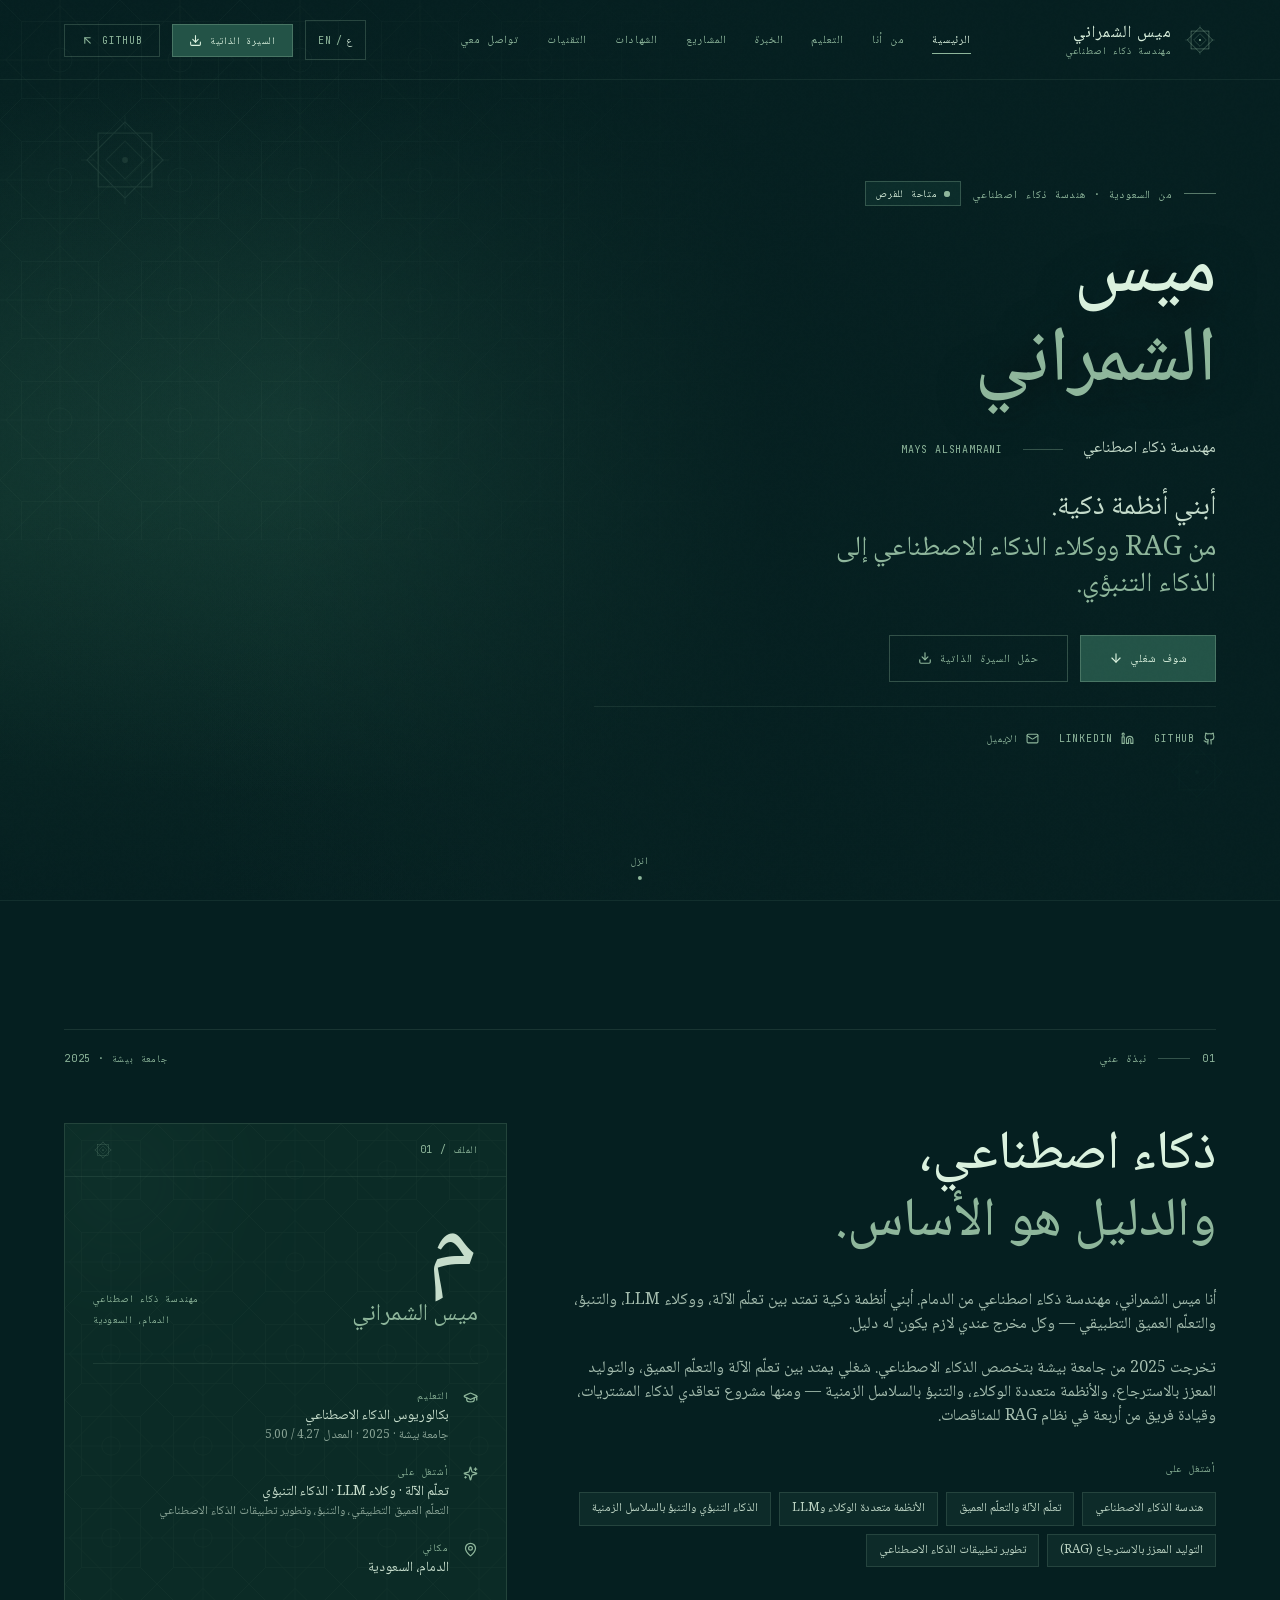
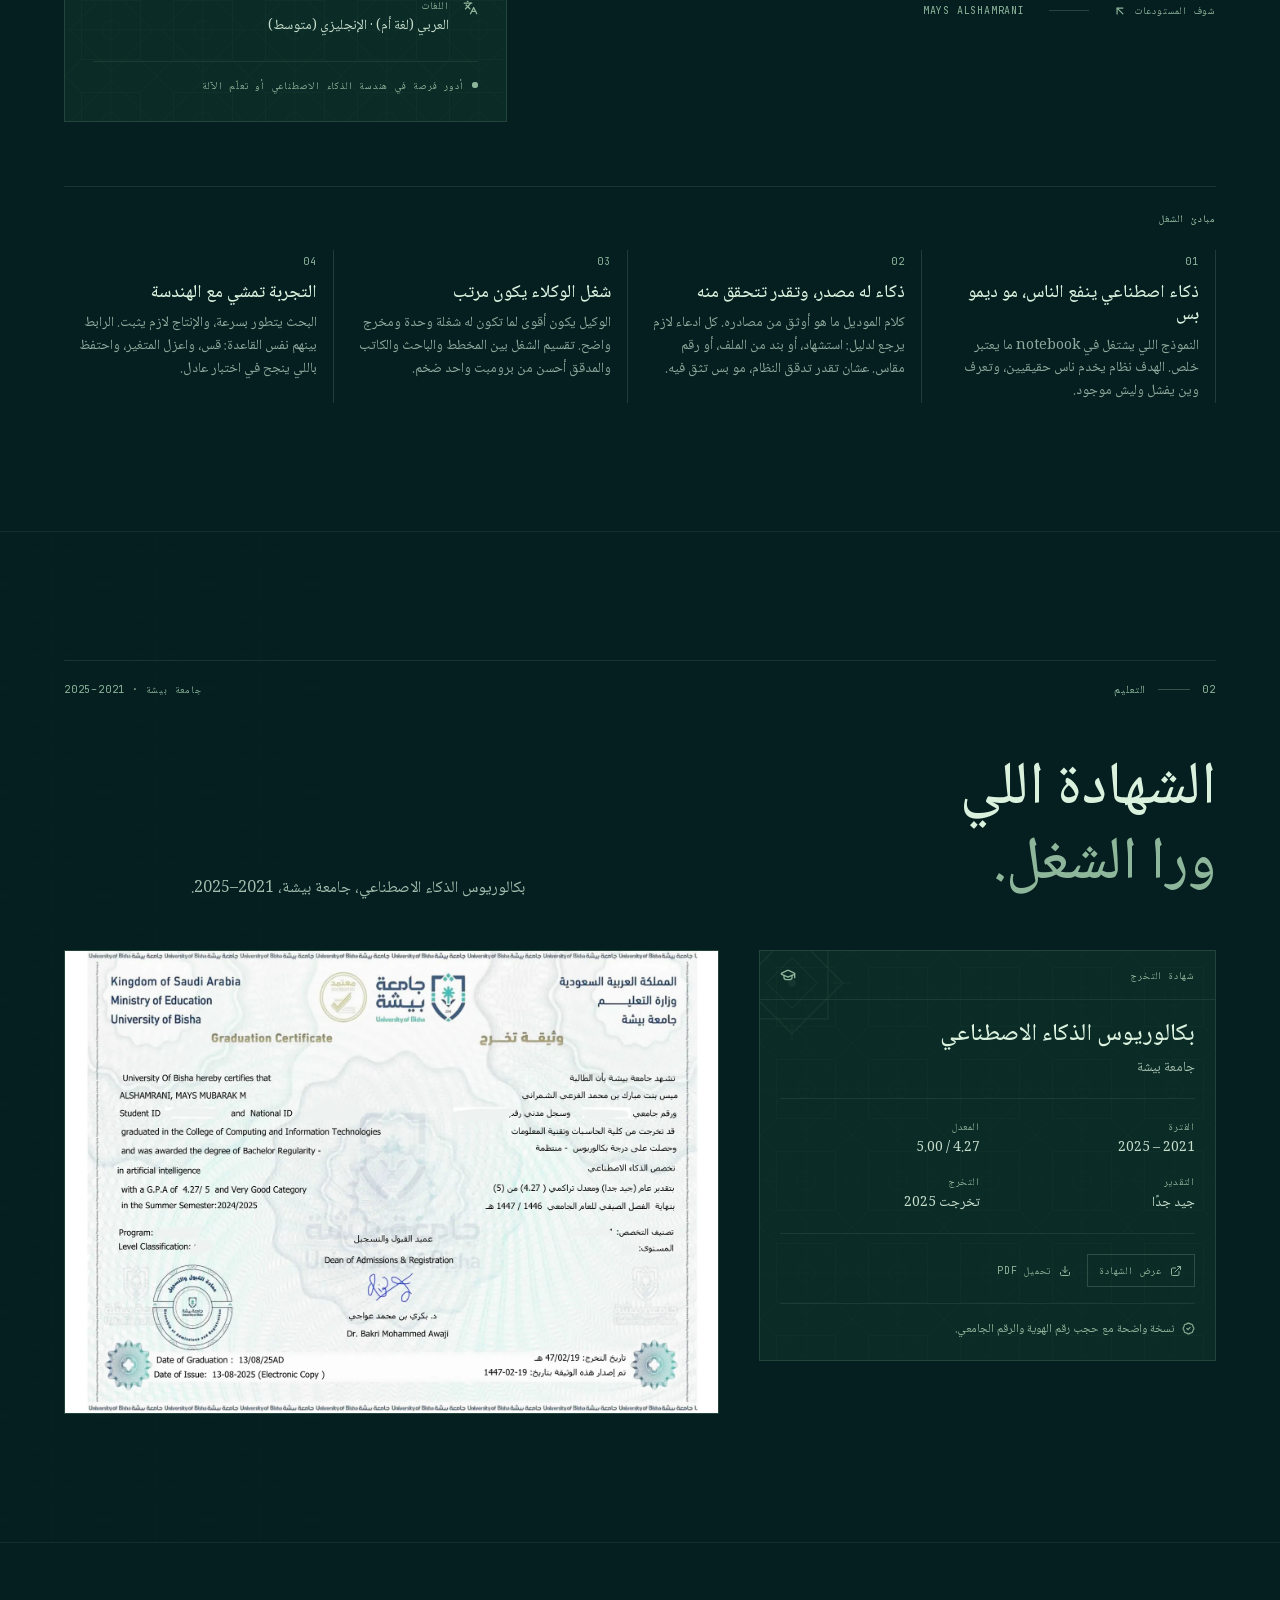
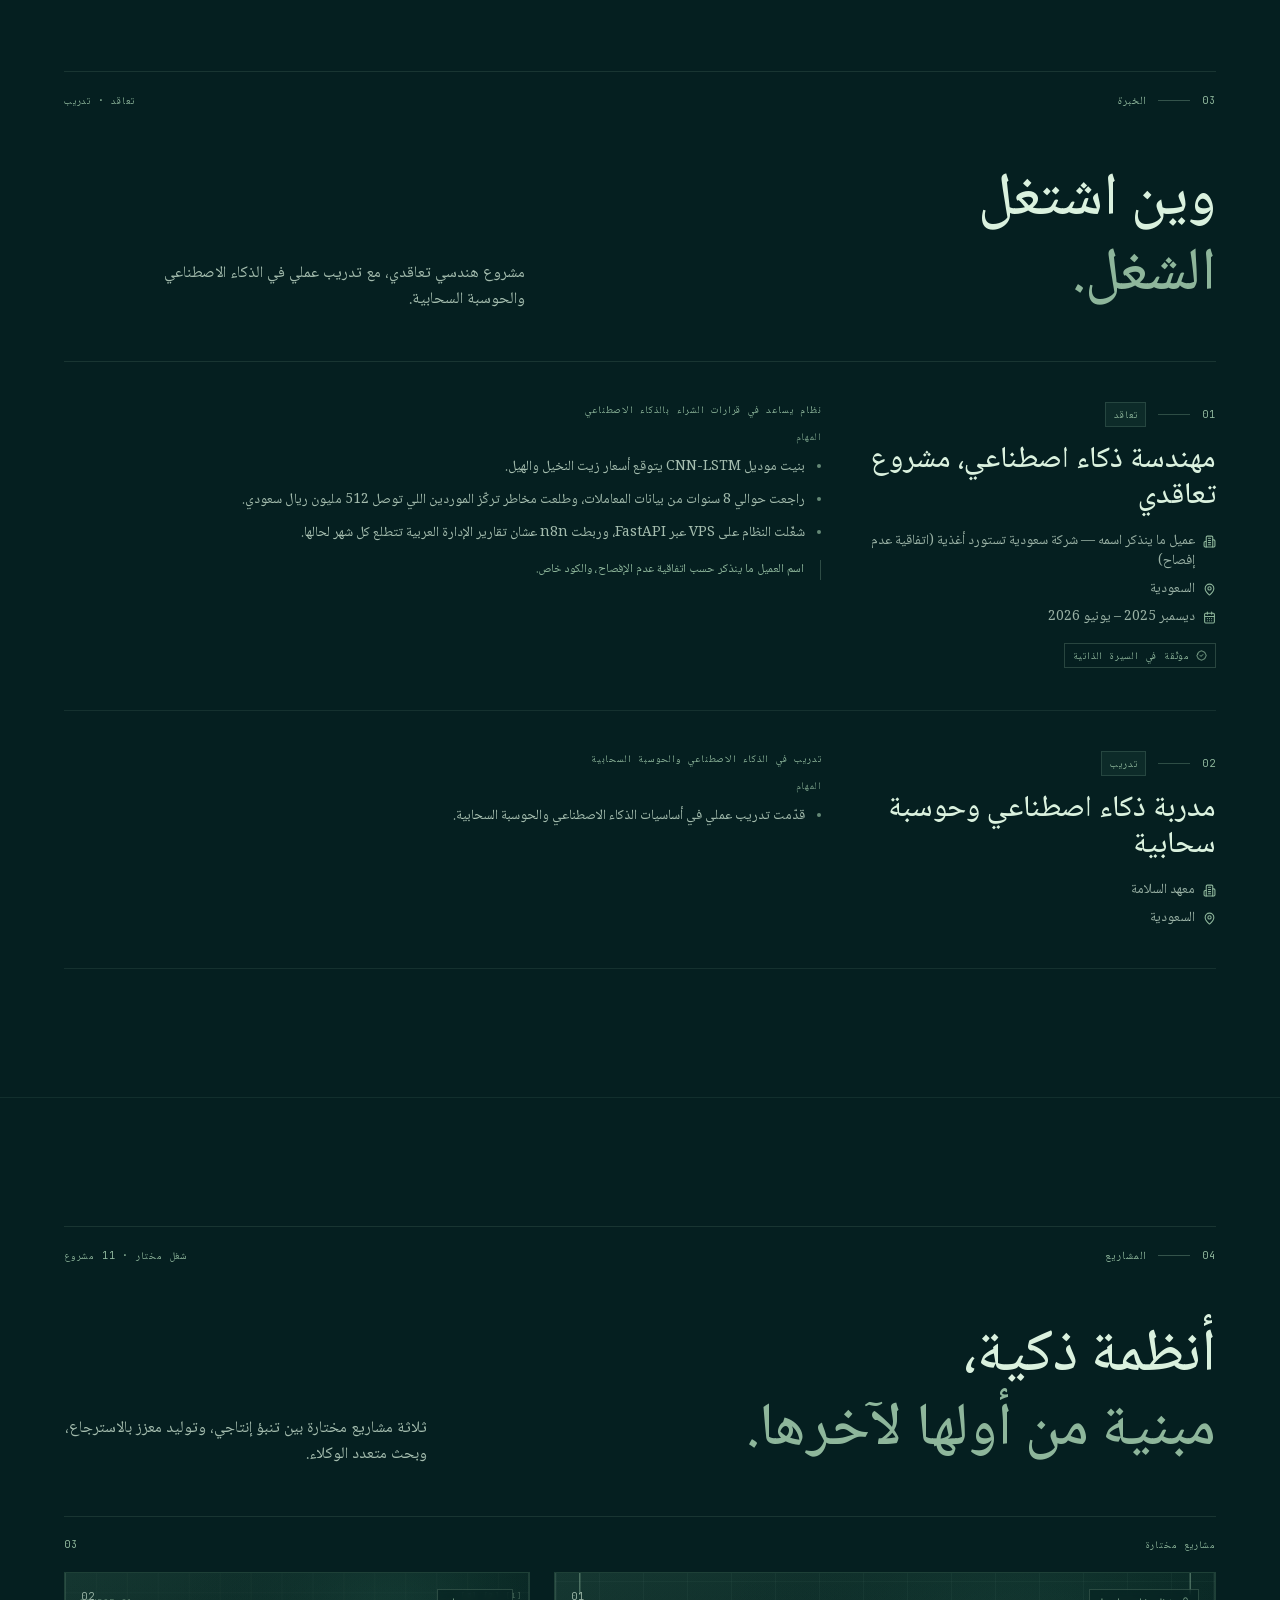
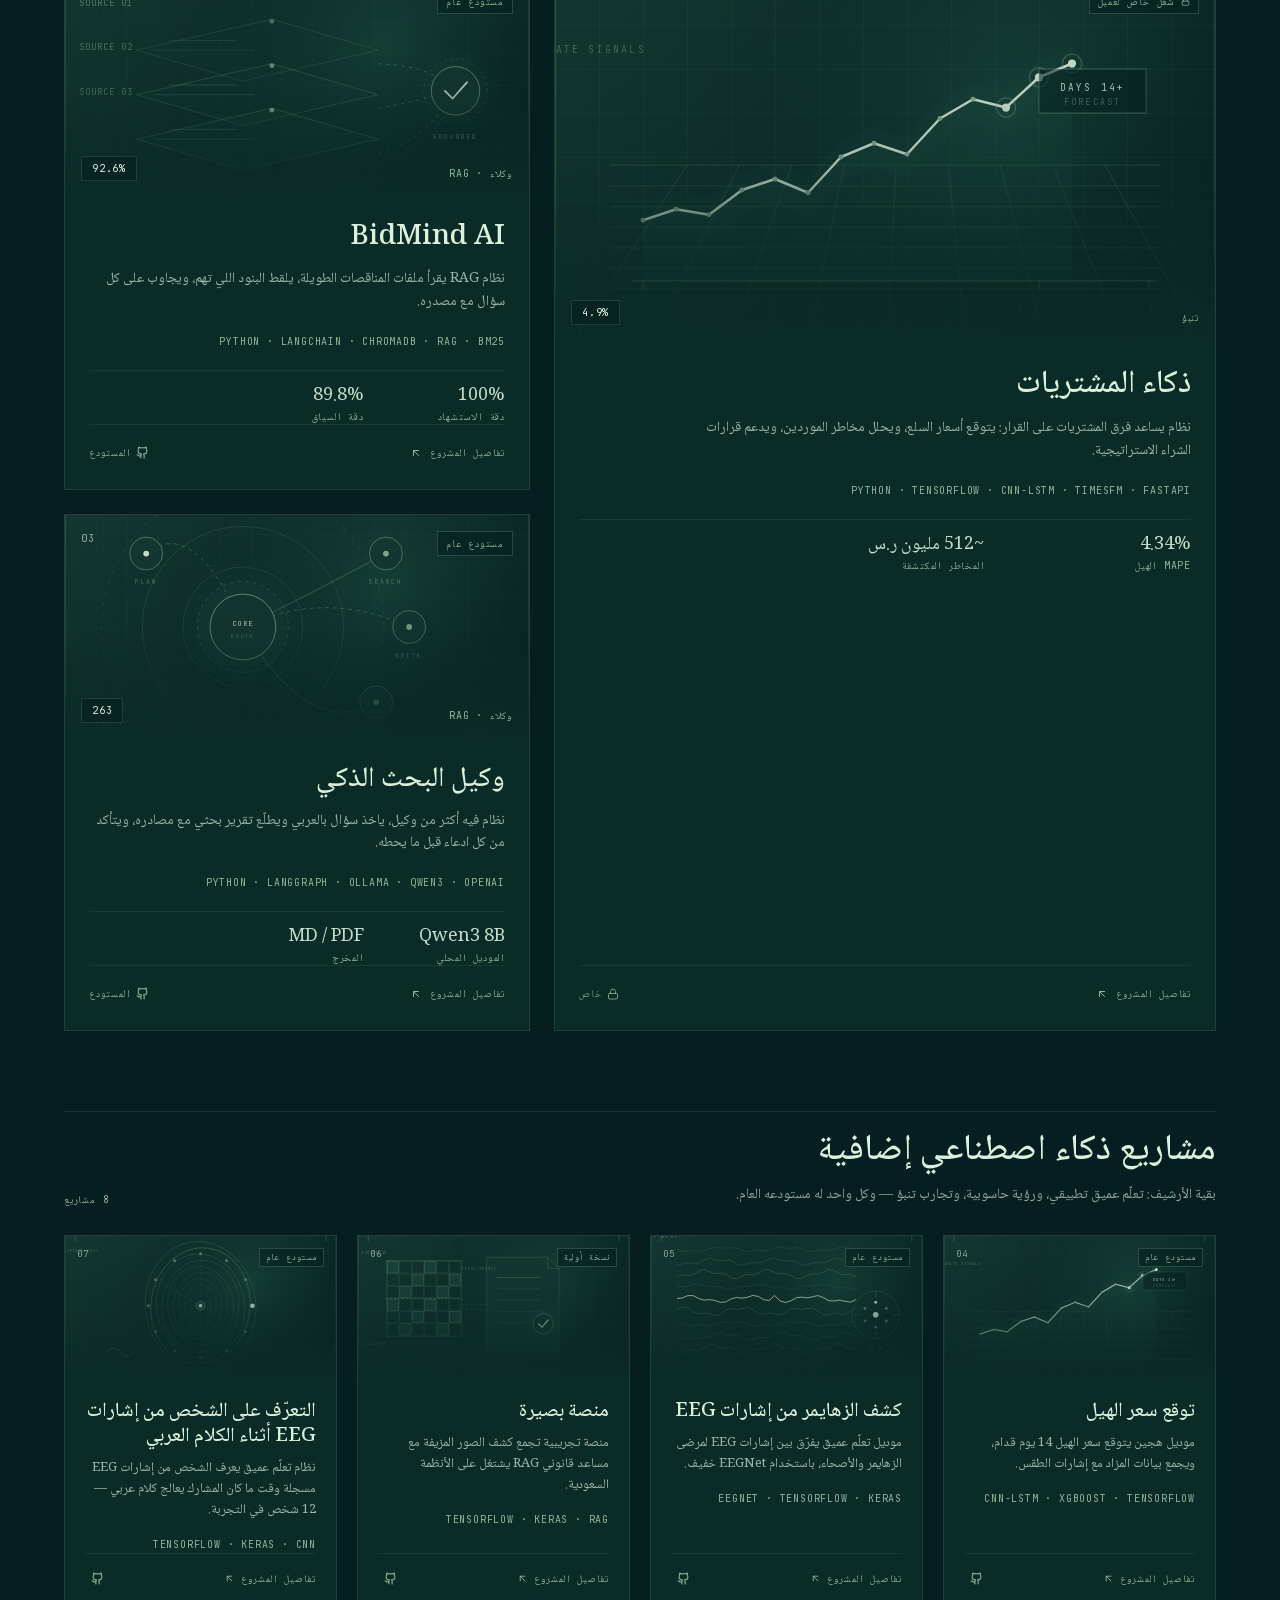
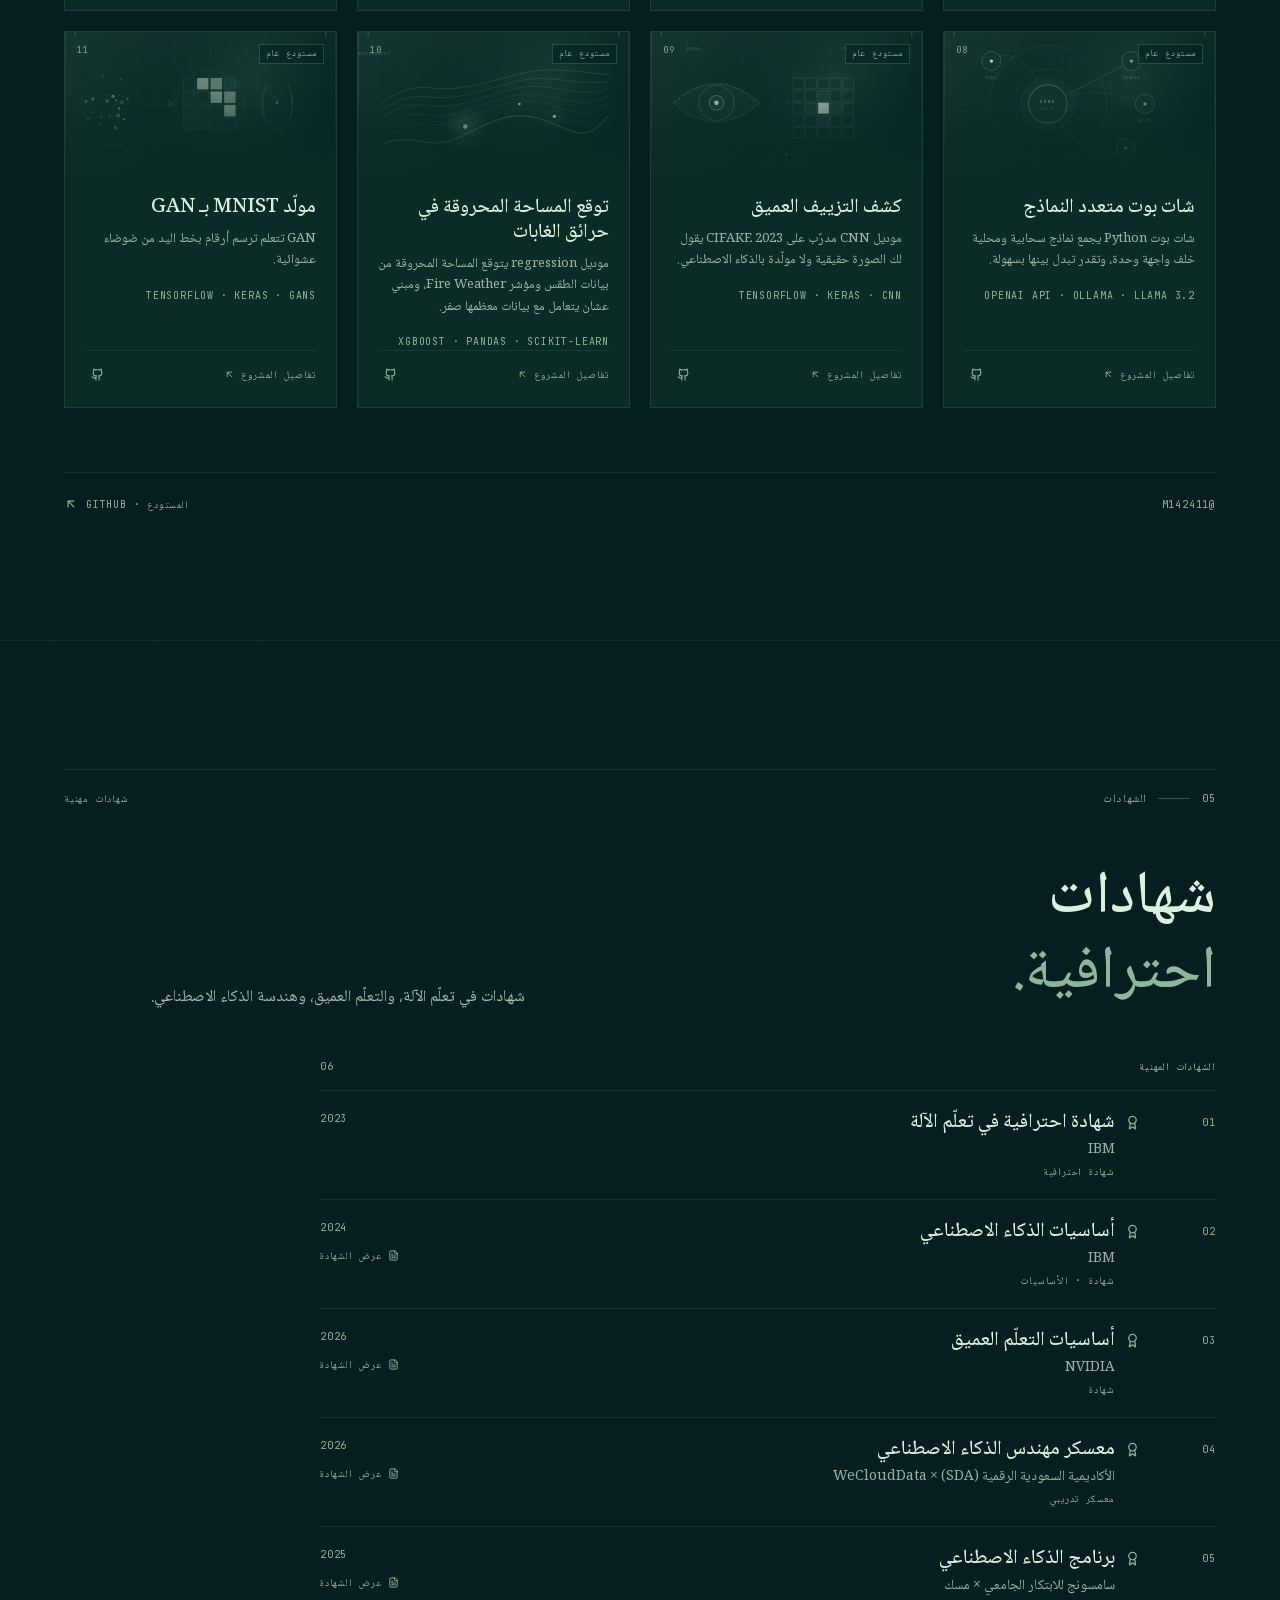
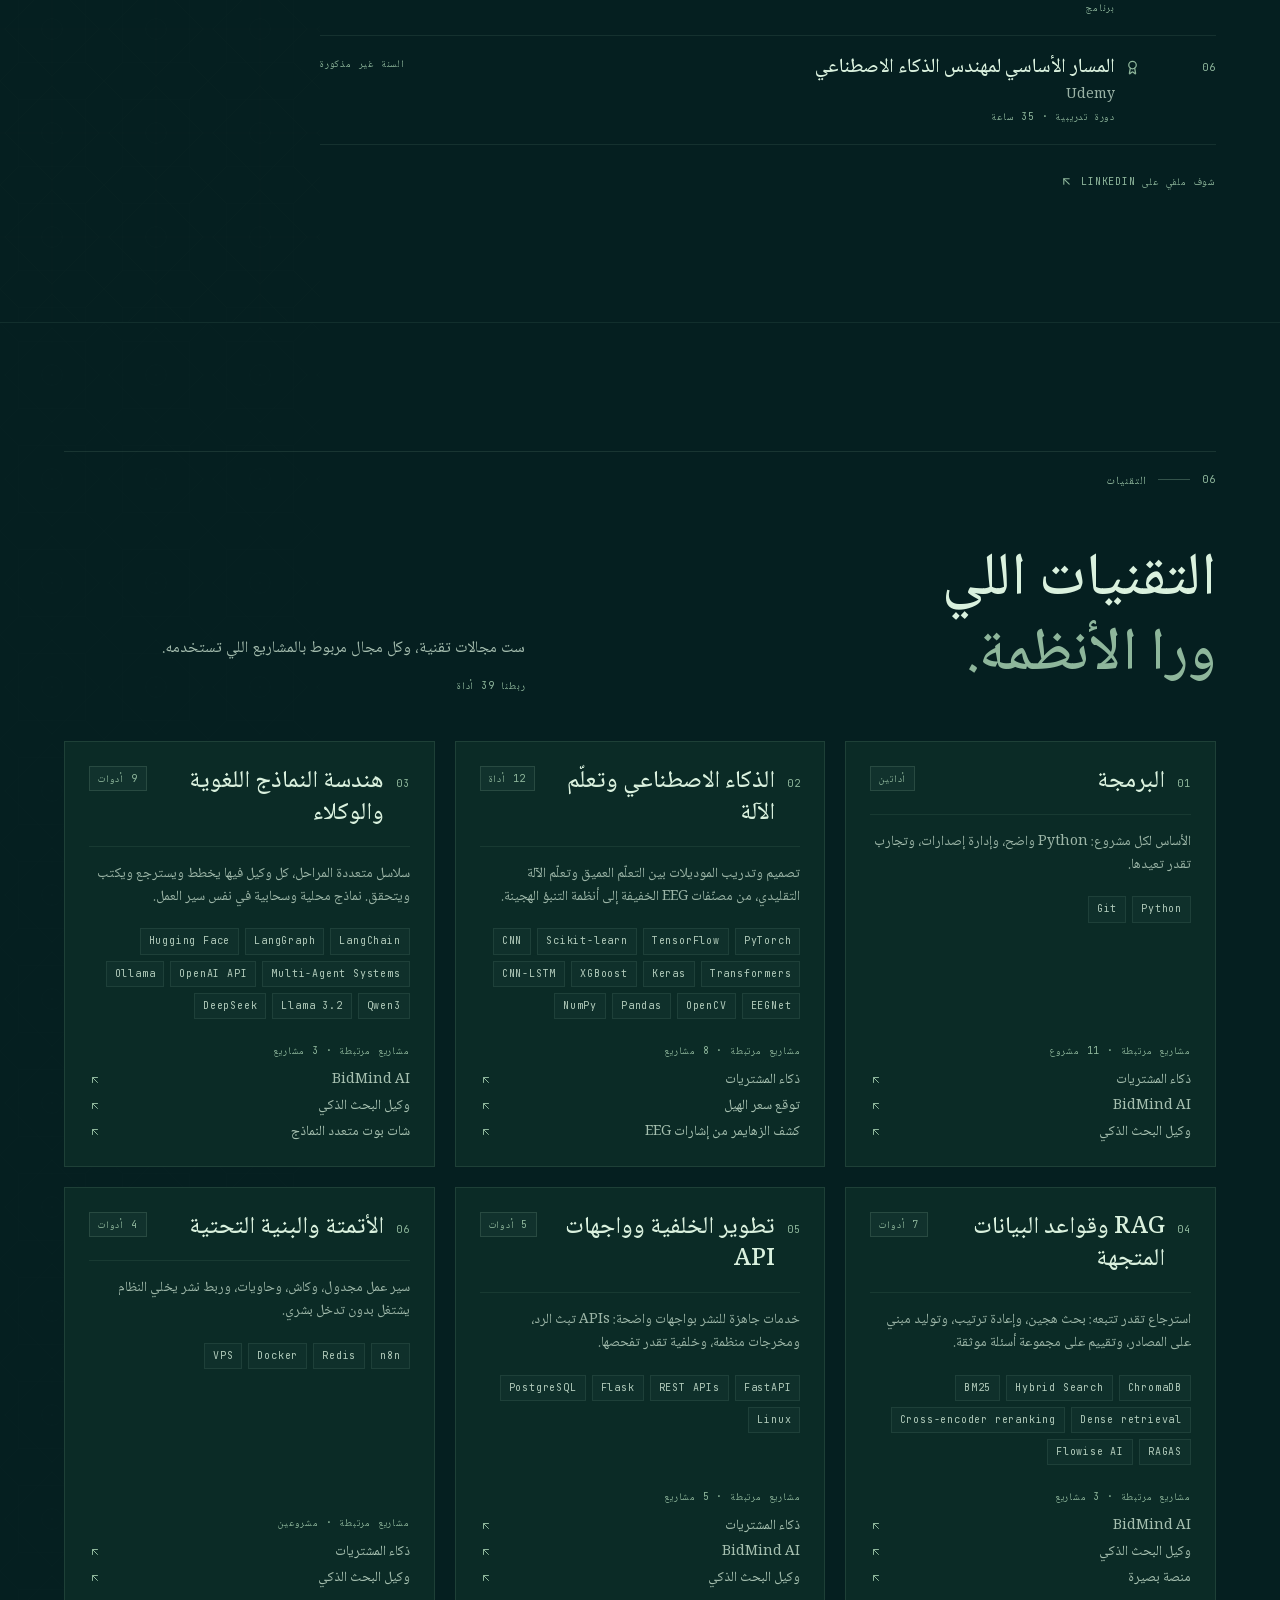
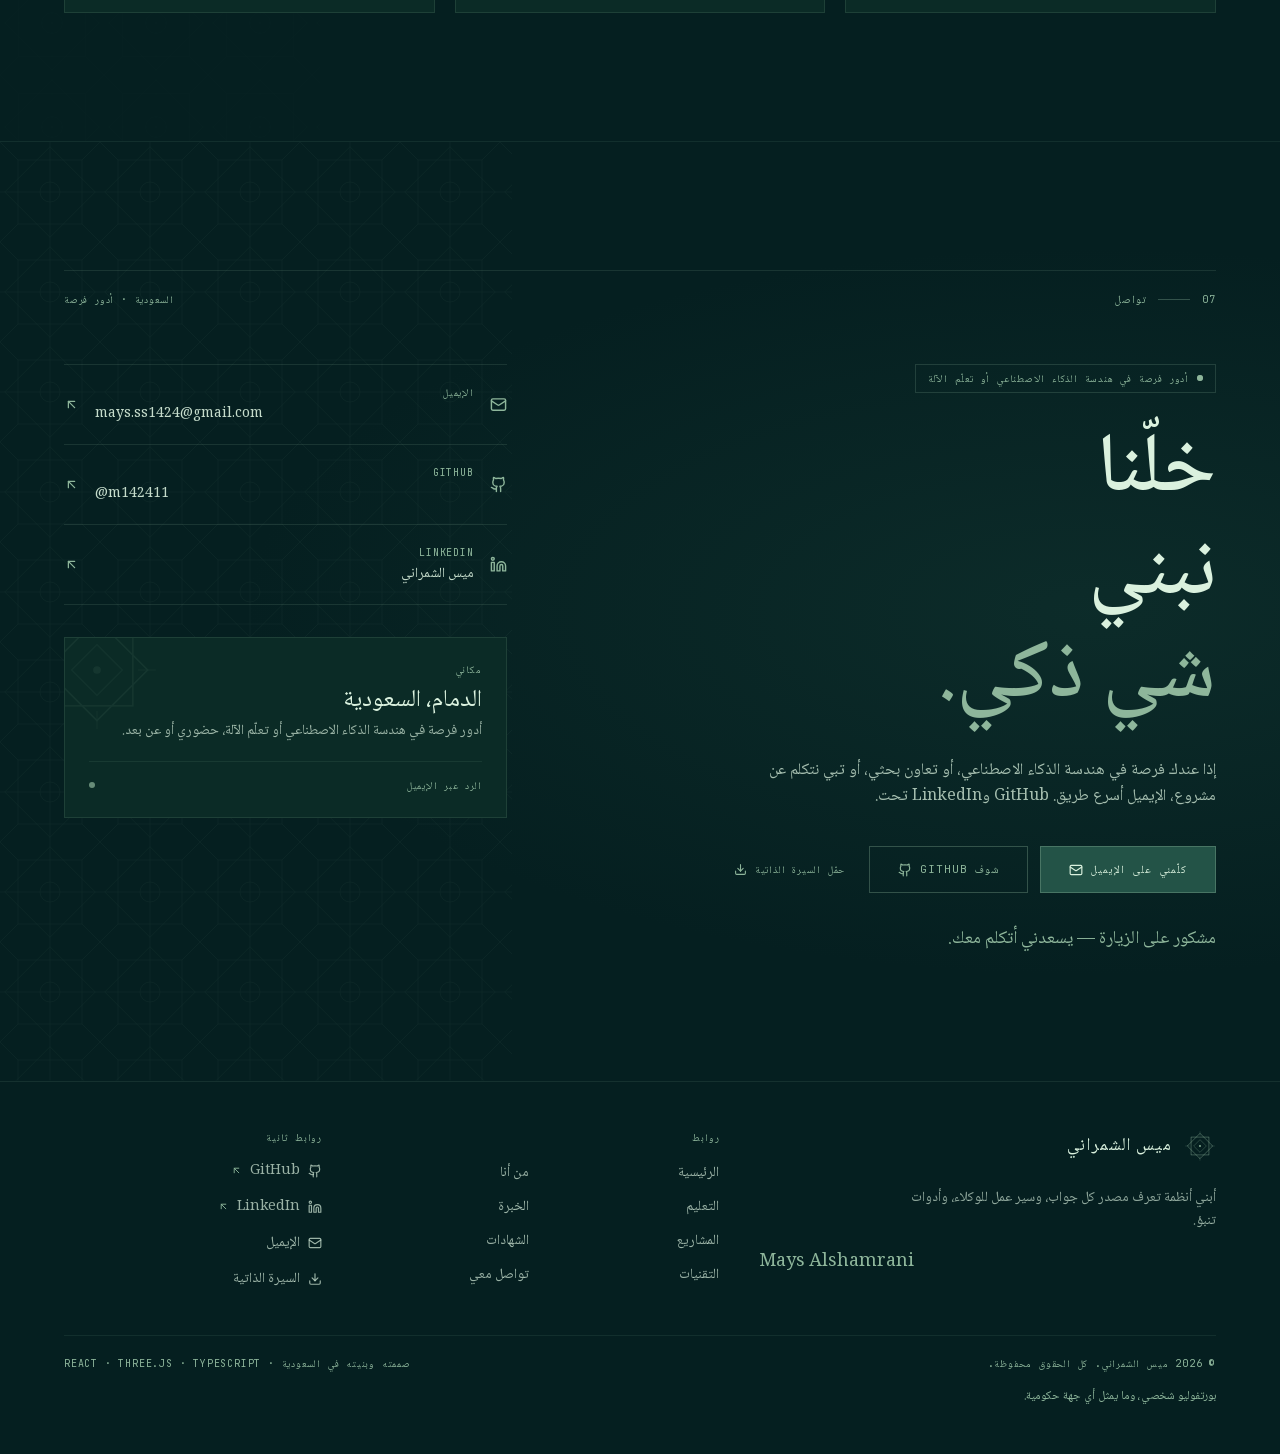
==== commit 849e1657: "Rebuild hero emblem in 3D and tighten hero typography" ====
--- a/ar/index.html
+++ b/ar/index.html
@@ -246,9 +246,9 @@
         ]
       }
     </script>
-    <script type="module" crossorigin src="/assets/main-ylJU0pJ_.js"></script>
+    <script type="module" crossorigin src="/assets/main-DSHE09LR.js"></script>
     <style data-main-css>
-*,:before,:after{--tw-border-spacing-x: 0;--tw-border-spacing-y: 0;--tw-translate-x: 0;--tw-translate-y: 0;--tw-rotate: 0;--tw-skew-x: 0;--tw-skew-y: 0;--tw-scale-x: 1;--tw-scale-y: 1;--tw-pan-x: ;--tw-pan-y: ;--tw-pinch-zoom: ;--tw-scroll-snap-strictness: proximity;--tw-gradient-from-position: ;--tw-gradient-via-position: ;--tw-gradient-to-position: ;--tw-ordinal: ;--tw-slashed-zero: ;--tw-numeric-figure: ;--tw-numeric-spacing: ;--tw-numeric-fraction: ;--tw-ring-inset: ;--tw-ring-offset-width: 0px;--tw-ring-offset-color: #fff;--tw-ring-color: rgb(59 130 246 / .5);--tw-ring-offset-shadow: 0 0 #0000;--tw-ring-shadow: 0 0 #0000;--tw-shadow: 0 0 #0000;--tw-shadow-colored: 0 0 #0000;--tw-blur: ;--tw-brightness: ;--tw-contrast: ;--tw-grayscale: ;--tw-hue-rotate: ;--tw-invert: ;--tw-saturate: ;--tw-sepia: ;--tw-drop-shadow: ;--tw-backdrop-blur: ;--tw-backdrop-brightness: ;--tw-backdrop-contrast: ;--tw-backdrop-grayscale: ;--tw-backdrop-hue-rotate: ;--tw-backdrop-invert: ;--tw-backdrop-opacity: ;--tw-backdrop-saturate: ;--tw-backdrop-sepia: ;--tw-contain-size: ;--tw-contain-layout: ;--tw-contain-paint: ;--tw-contain-style: }::backdrop{--tw-border-spacing-x: 0;--tw-border-spacing-y: 0;--tw-translate-x: 0;--tw-translate-y: 0;--tw-rotate: 0;--tw-skew-x: 0;--tw-skew-y: 0;--tw-scale-x: 1;--tw-scale-y: 1;--tw-pan-x: ;--tw-pan-y: ;--tw-pinch-zoom: ;--tw-scroll-snap-strictness: proximity;--tw-gradient-from-position: ;--tw-gradient-via-position: ;--tw-gradient-to-position: ;--tw-ordinal: ;--tw-slashed-zero: ;--tw-numeric-figure: ;--tw-numeric-spacing: ;--tw-numeric-fraction: ;--tw-ring-inset: ;--tw-ring-offset-width: 0px;--tw-ring-offset-color: #fff;--tw-ring-color: rgb(59 130 246 / .5);--tw-ring-offset-shadow: 0 0 #0000;--tw-ring-shadow: 0 0 #0000;--tw-shadow: 0 0 #0000;--tw-shadow-colored: 0 0 #0000;--tw-blur: ;--tw-brightness: ;--tw-contrast: ;--tw-grayscale: ;--tw-hue-rotate: ;--tw-invert: ;--tw-saturate: ;--tw-sepia: ;--tw-drop-shadow: ;--tw-backdrop-blur: ;--tw-backdrop-brightness: ;--tw-backdrop-contrast: ;--tw-backdrop-grayscale: ;--tw-backdrop-hue-rotate: ;--tw-backdrop-invert: ;--tw-backdrop-opacity: ;--tw-backdrop-saturate: ;--tw-backdrop-sepia: ;--tw-contain-size: ;--tw-contain-layout: ;--tw-contain-paint: ;--tw-contain-style: }*,:before,:after{box-sizing:border-box;border-width:0;border-style:solid;border-color:#e5e7eb}:before,:after{--tw-content: ""}html,:host{line-height:1.5;-webkit-text-size-adjust:100%;-moz-tab-size:4;-o-tab-size:4;tab-size:4;font-family:Space Grotesk,system-ui,sans-serif;font-feature-settings:normal;font-variation-settings:normal;-webkit-tap-highlight-color:transparent}body{margin:0;line-height:inherit}hr{height:0;color:inherit;border-top-width:1px}abbr:where([title]){-webkit-text-decoration:underline dotted;text-decoration:underline dotted}h1,h2,h3,h4,h5,h6{font-size:inherit;font-weight:inherit}a{color:inherit;text-decoration:inherit}b,strong{font-weight:bolder}code,kbd,samp,pre{font-family:JetBrains Mono,monospace;font-feature-settings:normal;font-variation-settings:normal;font-size:1em}small{font-size:80%}sub,sup{font-size:75%;line-height:0;position:relative;vertical-align:baseline}sub{bottom:-.25em}sup{top:-.5em}table{text-indent:0;border-color:inherit;border-collapse:collapse}button,input,optgroup,select,textarea{font-family:inherit;font-feature-settings:inherit;font-variation-settings:inherit;font-size:100%;font-weight:inherit;line-height:inherit;letter-spacing:inherit;color:inherit;margin:0;padding:0}button,select{text-transform:none}button,input:where([type=button]),input:where([type=reset]),input:where([type=submit]){-webkit-appearance:button;background-color:transparent;background-image:none}:-moz-focusring{outline:auto}:-moz-ui-invalid{box-shadow:none}progress{vertical-align:baseline}::-webkit-inner-spin-button,::-webkit-outer-spin-button{height:auto}[type=search]{-webkit-appearance:textfield;outline-offset:-2px}::-webkit-search-decoration{-webkit-appearance:none}::-webkit-file-upload-button{-webkit-appearance:button;font:inherit}summary{display:list-item}blockquote,dl,dd,h1,h2,h3,h4,h5,h6,hr,figure,p,pre{margin:0}fieldset{margin:0;padding:0}legend{padding:0}ol,ul,menu{list-style:none;margin:0;padding:0}dialog{padding:0}textarea{resize:vertical}input::-moz-placeholder,textarea::-moz-placeholder{opacity:1;color:#9ca3af}input::placeholder,textarea::placeholder{opacity:1;color:#9ca3af}button,[role=button]{cursor:pointer}:disabled{cursor:default}img,svg,video,canvas,audio,iframe,embed,object{display:block;vertical-align:middle}img,video{max-width:100%;height:auto}[hidden]:where(:not([hidden=until-found])){display:none}:root{--forest-deep: #051f20;--forest-dark: #0b2b26;--forest-mid: #163832;--forest-emerald: #235347;--forest-sage: #8eb69b;--forest-mint: #daf1de;color-scheme:dark}html{scroll-behavior:smooth;scroll-padding-top:6rem;-webkit-text-size-adjust:100%}body{--tw-bg-opacity: 1;background-color:rgb(5 31 32 / var(--tw-bg-opacity, 1));--tw-text-opacity: 1;color:rgb(218 241 222 / var(--tw-text-opacity, 1));-webkit-font-smoothing:antialiased;-moz-osx-font-smoothing:grayscale;font-family:Space Grotesk,system-ui,sans-serif;font-feature-settings:"ss01" 1,"ss02" 1;overflow-x:hidden}h1,h2,h3,h4{font-family:Cormorant Garamond,Times New Roman,serif;font-weight:500}::-moz-selection{background-color:#235347;color:#daf1de}::selection{background-color:#235347;color:#daf1de}:focus-visible{outline:2px solid #8eb69b;outline-offset:4px}[dir=rtl] body{font-family:Noto Naskh Arabic,Space Grotesk,system-ui,sans-serif}[dir=rtl] .font-display{font-family:Noto Naskh Arabic,Cormorant Garamond,serif}[dir=rtl] h1,[dir=rtl] h2,[dir=rtl] h3,[dir=rtl] h4,[dir=rtl] p,[dir=rtl] li,[dir=rtl] a,[dir=rtl] button,[dir=rtl] dt,[dir=rtl] dd{letter-spacing:normal}[dir=rtl] .font-mono,[dir=rtl] .eyebrow{font-family:JetBrains Mono,Noto Naskh Arabic,monospace;letter-spacing:.08em}[dir=rtl] .btn-primary,[dir=rtl] .btn-ghost,[dir=rtl] .nav-link{font-family:JetBrains Mono,Noto Naskh Arabic,monospace}[dir=rtl] .italic{font-style:normal}[dir=rtl] .hero-name{font-size:clamp(3.2rem,6.1vw,6rem);line-height:1.14;letter-spacing:-.01em}[dir=rtl] h1,[dir=rtl] h2{line-height:1.24}::-webkit-scrollbar{width:10px;height:10px}::-webkit-scrollbar-track{background:#051f20}::-webkit-scrollbar-thumb{background:#235347;border:2px solid #051f20}::-webkit-scrollbar-thumb:hover{background:#235347;box-shadow:inset 0 0 0 20px #daf1de1a}.container{width:100%}@media(min-width:640px){.container{max-width:640px}}@media(min-width:768px){.container{max-width:768px}}@media(min-width:1024px){.container{max-width:1024px}}@media(min-width:1280px){.container{max-width:1280px}}@media(min-width:1536px){.container{max-width:1536px}}.container-shell{margin-left:auto;margin-right:auto;width:100%;max-width:1500px;padding-left:1.5rem;padding-right:1.5rem}@media(min-width:768px){.container-shell{padding-left:2.5rem;padding-right:2.5rem}}@media(min-width:1024px){.container-shell{padding-left:4rem;padding-right:4rem}}[dir=rtl] .eyebrow{font-family:JetBrains Mono,Noto Naskh Arabic,monospace;letter-spacing:.08em}.eyebrow{font-family:JetBrains Mono,monospace;font-size:10px;text-transform:uppercase;letter-spacing:.34em;--tw-text-opacity: 1;color:rgb(142 182 155 / var(--tw-text-opacity, 1))}@media(min-width:768px){.eyebrow{font-size:11px}}[dir=rtl] .btn-primary{font-family:JetBrains Mono,Noto Naskh Arabic,monospace;letter-spacing:.08em}.btn-primary{position:relative;display:inline-flex;align-items:center;justify-content:center;gap:.5rem;overflow:hidden;--tw-bg-opacity: 1;background-color:rgb(35 83 71 / var(--tw-bg-opacity, 1));padding:.875rem 1.75rem;font-family:JetBrains Mono,monospace;font-size:11px;text-transform:uppercase;letter-spacing:.22em;--tw-text-opacity: 1;color:rgb(218 241 222 / var(--tw-text-opacity, 1));transition-property:color,background-color,border-color,text-decoration-color,fill,stroke;transition-timing-function:cubic-bezier(.4,0,.2,1);transition-duration:.5s;border:1px solid rgba(142,182,155,.35)}.btn-primary:before{content:"";position:absolute;inset:0;background:linear-gradient(120deg,transparent 0%,rgba(218,241,222,.16) 45%,transparent 70%);transform:translate(-120%);transition:transform .9s cubic-bezier(.22,1,.36,1)}.btn-primary:hover:before{transform:translate(120%)}.btn-primary:hover{background:#235347;box-shadow:inset 0 0 0 100px #daf1de12}[dir=rtl] .btn-ghost{font-family:JetBrains Mono,Noto Naskh Arabic,monospace;letter-spacing:.08em}.btn-ghost{display:inline-flex;align-items:center;justify-content:center;gap:.5rem;padding:.875rem 1.75rem;font-family:JetBrains Mono,monospace;font-size:11px;text-transform:uppercase;letter-spacing:.22em;--tw-text-opacity: 1;color:rgb(142 182 155 / var(--tw-text-opacity, 1));transition-property:all;transition-timing-function:cubic-bezier(.4,0,.2,1);transition-duration:.5s;border:1px solid rgba(142,182,155,.32)}.btn-ghost:hover{background:#8eb69b14;color:#daf1de;border-color:#8eb69b99}.hero-atmosphere{background:radial-gradient(ellipse at 76% 48%,rgba(35,83,71,.42) 0%,transparent 55%),radial-gradient(ellipse at 18% 82%,rgba(22,56,50,.36) 0%,transparent 58%),linear-gradient(180deg,#051f20,#0b2b26 56%,#051f20)}[dir=rtl] .hero-atmosphere{background:radial-gradient(ellipse at 24% 48%,rgba(35,83,71,.42) 0%,transparent 55%),radial-gradient(ellipse at 82% 82%,rgba(22,56,50,.36) 0%,transparent 58%),linear-gradient(180deg,#051f20,#0b2b26 56%,#051f20)}.hero-veil-mobile{background:radial-gradient(ellipse at 50% 62%,#051f2033,#051f20b8 48%,#051f20f7)}.hero-veil-desktop{background:linear-gradient(to right,#051f20 0%,rgba(5,31,32,.96) 40%,rgba(5,31,32,.58) 58%,rgba(5,31,32,.08) 78%,transparent 100%)}[dir=rtl] .hero-veil-desktop{background:linear-gradient(to left,#051f20 0%,rgba(5,31,32,.96) 40%,rgba(5,31,32,.58) 58%,rgba(5,31,32,.08) 78%,transparent 100%)}.contact-atmosphere{background:radial-gradient(ellipse at 15% 50%,rgba(35,83,71,.35) 0%,transparent 55%)}[dir=rtl] .contact-atmosphere{background:radial-gradient(ellipse at 85% 50%,rgba(35,83,71,.35) 0%,transparent 55%)}.card-spotlight{position:relative}.card-spotlight:after{content:"";position:absolute;inset:0;pointer-events:none;opacity:0;transition:opacity .5s ease;background:radial-gradient(420px circle at var(--spot-x, 50%) var(--spot-y, 50%),rgba(142,182,155,.14),transparent 62%)}.card-spotlight:hover:after,.card-spotlight:focus-within:after{opacity:1}.link-line{background-image:linear-gradient(currentColor,currentColor);background-position:0 100%;background-repeat:no-repeat;background-size:0% 1px;transition:background-size .45s cubic-bezier(.22,1,.36,1)}.link-line:hover,.link-line:focus-visible{background-size:100% 1px}[dir=rtl] .link-line{background-position:100% 100%}.cover-scan{position:absolute;inset:0;pointer-events:none;overflow:hidden}.cover-scan:before{content:"";position:absolute;left:0;right:0;top:-40%;height:38%;background:linear-gradient(to bottom,transparent,rgba(218,241,222,.12),transparent);transition:transform 1.1s cubic-bezier(.22,1,.36,1)}.group:hover .cover-scan:before{transform:translateY(420%)}[dir=rtl] .nav-link{font-family:JetBrains Mono,Noto Naskh Arabic,monospace;letter-spacing:.08em}.nav-link{position:relative;padding-top:.5rem;padding-bottom:.5rem;font-family:JetBrains Mono,monospace;font-size:11px;text-transform:uppercase;letter-spacing:.2em;--tw-text-opacity: 1;color:rgb(142 182 155 / var(--tw-text-opacity, 1));transition-property:color,background-color,border-color,text-decoration-color,fill,stroke;transition-timing-function:cubic-bezier(.4,0,.2,1);transition-duration:.3s}.nav-link:hover{--tw-text-opacity: 1;color:rgb(218 241 222 / var(--tw-text-opacity, 1))}.nav-link:before{content:"";position:absolute;inset:-6px -8px}.nav-link[aria-current=true]{--tw-text-opacity: 1;color:rgb(218 241 222 / var(--tw-text-opacity, 1))}.nav-link[aria-current=true]:after{content:"";position:absolute;left:0;right:0;bottom:0;height:1px;background:#8eb69b}.sr-only{position:absolute;width:1px;height:1px;padding:0;margin:-1px;overflow:hidden;clip:rect(0,0,0,0);white-space:nowrap;border-width:0}.pointer-events-none{pointer-events:none}.visible{visibility:visible}.invisible{visibility:hidden}.static{position:static}.fixed{position:fixed}.absolute{position:absolute}.relative{position:relative}.sticky{position:sticky}.inset-0{inset:0}.inset-x-0{left:0;right:0}.inset-x-3{left:.75rem;right:.75rem}.inset-x-4{left:1rem;right:1rem}.inset-x-5{left:1.25rem;right:1.25rem}.inset-y-0{top:0;bottom:0}.-end-10{inset-inline-end:-2.5rem}.-end-8{inset-inline-end:-2rem}.-top-10{top:-2.5rem}.-top-8{top:-2rem}.bottom-0{bottom:0}.bottom-24{bottom:6rem}.bottom-4{bottom:1rem}.bottom-40{bottom:10rem}.bottom-5{bottom:1.25rem}.end-0{inset-inline-end:0px}.end-6{inset-inline-end:1.5rem}.end-7{inset-inline-end:1.75rem}.end-\[6\%\]{inset-inline-end:6%}.left-1\/2{left:50%}.start-\[4\%\]{inset-inline-start:4%}.top-0{top:0}.top-28{top:7rem}.top-3{top:.75rem}.top-4{top:1rem}.top-6{top:1.5rem}.isolate{isolation:isolate}.z-10{z-index:10}.z-20{z-index:20}.z-30{z-index:30}.z-\[100\]{z-index:100}.z-\[110\]{z-index:110}.z-\[60\]{z-index:60}.z-\[80\]{z-index:80}.z-\[85\]{z-index:85}.-mx-1{margin-left:-.25rem;margin-right:-.25rem}.-my-1{margin-top:-.25rem;margin-bottom:-.25rem}.-my-1\.5{margin-top:-.375rem;margin-bottom:-.375rem}.mx-auto{margin-left:auto;margin-right:auto}.mb-1{margin-bottom:.25rem}.mb-10{margin-bottom:2.5rem}.mb-3{margin-bottom:.75rem}.mt-0\.5{margin-top:.125rem}.mt-1{margin-top:.25rem}.mt-1\.5{margin-top:.375rem}.mt-10{margin-top:2.5rem}.mt-12{margin-top:3rem}.mt-16{margin-top:4rem}.mt-2{margin-top:.5rem}.mt-20{margin-top:5rem}.mt-3{margin-top:.75rem}.mt-4{margin-top:1rem}.mt-5{margin-top:1.25rem}.mt-6{margin-top:1.5rem}.mt-7{margin-top:1.75rem}.mt-8{margin-top:2rem}.mt-9{margin-top:2.25rem}.mt-auto{margin-top:auto}.line-clamp-3{overflow:hidden;display:-webkit-box;-webkit-box-orient:vertical;-webkit-line-clamp:3}.block{display:block}.inline-block{display:inline-block}.flex{display:flex}.inline-flex{display:inline-flex}.grid{display:grid}.hidden{display:none}.h-1{height:.25rem}.h-1\.5{height:.375rem}.h-10{height:2.5rem}.h-16{height:4rem}.h-24{height:6rem}.h-32{height:8rem}.h-36{height:9rem}.h-48{height:12rem}.h-5{height:1.25rem}.h-52{height:13rem}.h-6{height:1.5rem}.h-60{height:15rem}.h-64{height:16rem}.h-8{height:2rem}.h-\[60vh\]{height:60vh}.h-auto{height:auto}.h-full{height:100%}.h-px{height:1px}.max-h-\[92vh\]{max-height:92vh}.min-h-0{min-height:0px}.min-h-6{min-height:1.5rem}.min-h-\[100svh\]{min-height:100svh}.min-h-\[60vh\]{min-height:60vh}.min-h-screen{min-height:100vh}.w-1{width:.25rem}.w-1\.5{width:.375rem}.w-1\/4{width:25%}.w-10{width:2.5rem}.w-16{width:4rem}.w-2\/5{width:40%}.w-24{width:6rem}.w-32{width:8rem}.w-48{width:12rem}.w-5{width:1.25rem}.w-6{width:1.5rem}.w-8{width:2rem}.w-auto{width:auto}.w-full{width:100%}.w-px{width:1px}.min-w-0{min-width:0px}.max-w-2xl{max-width:42rem}.max-w-3xl{max-width:48rem}.max-w-4xl{max-width:56rem}.max-w-6xl{max-width:72rem}.max-w-\[1500px\]{max-width:1500px}.max-w-md{max-width:28rem}.max-w-prose{max-width:65ch}.max-w-xl{max-width:36rem}.max-w-xs{max-width:20rem}.flex-1{flex:1 1 0%}.shrink-0{flex-shrink:0}.-translate-x-1\/2{--tw-translate-x: -50%;transform:translate(var(--tw-translate-x),var(--tw-translate-y)) rotate(var(--tw-rotate)) skew(var(--tw-skew-x)) skewY(var(--tw-skew-y)) scaleX(var(--tw-scale-x)) scaleY(var(--tw-scale-y))}.transform{transform:translate(var(--tw-translate-x),var(--tw-translate-y)) rotate(var(--tw-rotate)) skew(var(--tw-skew-x)) skewY(var(--tw-skew-y)) scaleX(var(--tw-scale-x)) scaleY(var(--tw-scale-y))}@keyframes ping{75%,to{transform:scale(2);opacity:0}}.animate-ping{animation:ping 1s cubic-bezier(0,0,.2,1) infinite}.resize{resize:both}.grid-cols-1{grid-template-columns:repeat(1,minmax(0,1fr))}.grid-cols-2{grid-template-columns:repeat(2,minmax(0,1fr))}.grid-cols-3{grid-template-columns:repeat(3,minmax(0,1fr))}.flex-col{flex-direction:column}.flex-col-reverse{flex-direction:column-reverse}.flex-wrap{flex-wrap:wrap}.items-start{align-items:flex-start}.items-end{align-items:flex-end}.items-center{align-items:center}.items-baseline{align-items:baseline}.items-stretch{align-items:stretch}.justify-center{justify-content:center}.justify-between{justify-content:space-between}.gap-1{gap:.25rem}.gap-1\.5{gap:.375rem}.gap-10{gap:2.5rem}.gap-12{gap:3rem}.gap-2{gap:.5rem}.gap-2\.5{gap:.625rem}.gap-3{gap:.75rem}.gap-3\.5{gap:.875rem}.gap-4{gap:1rem}.gap-5{gap:1.25rem}.gap-6{gap:1.5rem}.gap-8{gap:2rem}.gap-x-5{-moz-column-gap:1.25rem;column-gap:1.25rem}.gap-x-6{-moz-column-gap:1.5rem;column-gap:1.5rem}.gap-y-2{row-gap:.5rem}.gap-y-2\.5{row-gap:.625rem}.gap-y-3{row-gap:.75rem}.space-y-2>:not([hidden])~:not([hidden]){--tw-space-y-reverse: 0;margin-top:calc(.5rem * calc(1 - var(--tw-space-y-reverse)));margin-bottom:calc(.5rem * var(--tw-space-y-reverse))}.space-y-2\.5>:not([hidden])~:not([hidden]){--tw-space-y-reverse: 0;margin-top:calc(.625rem * calc(1 - var(--tw-space-y-reverse)));margin-bottom:calc(.625rem * var(--tw-space-y-reverse))}.space-y-3>:not([hidden])~:not([hidden]){--tw-space-y-reverse: 0;margin-top:calc(.75rem * calc(1 - var(--tw-space-y-reverse)));margin-bottom:calc(.75rem * var(--tw-space-y-reverse))}.space-y-4>:not([hidden])~:not([hidden]){--tw-space-y-reverse: 0;margin-top:calc(1rem * calc(1 - var(--tw-space-y-reverse)));margin-bottom:calc(1rem * var(--tw-space-y-reverse))}.space-y-5>:not([hidden])~:not([hidden]){--tw-space-y-reverse: 0;margin-top:calc(1.25rem * calc(1 - var(--tw-space-y-reverse)));margin-bottom:calc(1.25rem * var(--tw-space-y-reverse))}.overflow-hidden{overflow:hidden}.overflow-y-auto{overflow-y:auto}.overflow-x-hidden{overflow-x:hidden}.truncate{overflow:hidden;text-overflow:ellipsis;white-space:nowrap}.rounded-full{border-radius:9999px}.border{border-width:1px}.border-0{border-width:0px}.border-b{border-bottom-width:1px}.border-s{border-inline-start-width:1px}.border-t{border-top-width:1px}.border-forest-sage\/10{border-color:#8eb69b1a}.border-forest-sage\/12{border-color:#8eb69b1f}.border-forest-sage\/15{border-color:#8eb69b26}.border-forest-sage\/18{border-color:#8eb69b2e}.border-forest-sage\/20{border-color:#8eb69b33}.border-forest-sage\/25{border-color:#8eb69b40}.border-forest-sage\/30{border-color:#8eb69b4d}.border-forest-sage\/35{border-color:#8eb69b59}.border-forest-sage\/40{border-color:#8eb69b66}.border-transparent{border-color:transparent}.bg-forest-dark{--tw-bg-opacity: 1;background-color:rgb(11 43 38 / var(--tw-bg-opacity, 1))}.bg-forest-dark\/95{background-color:#0b2b26f2}.bg-forest-deep{--tw-bg-opacity: 1;background-color:rgb(5 31 32 / var(--tw-bg-opacity, 1))}.bg-forest-deep\/55{background-color:#051f208c}.bg-forest-deep\/60{background-color:#051f2099}.bg-forest-deep\/85{background-color:#051f20d9}.bg-forest-deep\/88{background-color:#051f20e0}.bg-forest-deep\/98{background-color:#051f20fa}.bg-forest-emerald{--tw-bg-opacity: 1;background-color:rgb(35 83 71 / var(--tw-bg-opacity, 1))}.bg-forest-emerald\/25{background-color:#23534740}.bg-forest-mid\/40{background-color:#16383266}.bg-forest-mid\/50{background-color:#16383280}.bg-forest-mid\/60{background-color:#16383299}.bg-forest-mid\/70{background-color:#163832b3}.bg-forest-sage{--tw-bg-opacity: 1;background-color:rgb(142 182 155 / var(--tw-bg-opacity, 1))}.bg-forest-sage\/10{background-color:#8eb69b1a}.bg-forest-sage\/25{background-color:#8eb69b40}.bg-forest-sage\/30{background-color:#8eb69b4d}.bg-forest-sage\/35{background-color:#8eb69b59}.bg-forest-sage\/60{background-color:#8eb69b99}.bg-forest-sage\/70{background-color:#8eb69bb3}.bg-transparent{background-color:transparent}.bg-white{--tw-bg-opacity: 1;background-color:rgb(255 255 255 / var(--tw-bg-opacity, 1))}.bg-gradient-to-b{background-image:linear-gradient(to bottom,var(--tw-gradient-stops))}.bg-gradient-to-t{background-image:linear-gradient(to top,var(--tw-gradient-stops))}.from-forest-dark{--tw-gradient-from: #0B2B26 var(--tw-gradient-from-position);--tw-gradient-to: rgb(11 43 38 / 0) var(--tw-gradient-to-position);--tw-gradient-stops: var(--tw-gradient-from), var(--tw-gradient-to)}.from-forest-sage\/30{--tw-gradient-from: rgb(142 182 155 / .3) var(--tw-gradient-from-position);--tw-gradient-to: rgb(142 182 155 / 0) var(--tw-gradient-to-position);--tw-gradient-stops: var(--tw-gradient-from), var(--tw-gradient-to)}.from-transparent{--tw-gradient-from: transparent var(--tw-gradient-from-position);--tw-gradient-to: rgb(0 0 0 / 0) var(--tw-gradient-to-position);--tw-gradient-stops: var(--tw-gradient-from), var(--tw-gradient-to)}.via-forest-dark\/10{--tw-gradient-to: rgb(11 43 38 / 0) var(--tw-gradient-to-position);--tw-gradient-stops: var(--tw-gradient-from), rgb(11 43 38 / .1) var(--tw-gradient-via-position), var(--tw-gradient-to)}.via-forest-dark\/20{--tw-gradient-to: rgb(11 43 38 / 0) var(--tw-gradient-to-position);--tw-gradient-stops: var(--tw-gradient-from), rgb(11 43 38 / .2) var(--tw-gradient-via-position), var(--tw-gradient-to)}.via-forest-sage\/20{--tw-gradient-to: rgb(142 182 155 / 0) var(--tw-gradient-to-position);--tw-gradient-stops: var(--tw-gradient-from), rgb(142 182 155 / .2) var(--tw-gradient-via-position), var(--tw-gradient-to)}.via-transparent{--tw-gradient-to: rgb(0 0 0 / 0) var(--tw-gradient-to-position);--tw-gradient-stops: var(--tw-gradient-from), transparent var(--tw-gradient-via-position), var(--tw-gradient-to)}.to-transparent{--tw-gradient-to: transparent var(--tw-gradient-to-position)}.p-0{padding:0}.p-3{padding:.75rem}.p-4{padding:1rem}.p-5{padding:1.25rem}.p-6{padding:1.5rem}.px-1{padding-left:.25rem;padding-right:.25rem}.px-1\.5{padding-left:.375rem;padding-right:.375rem}.px-2{padding-left:.5rem;padding-right:.5rem}.px-2\.5{padding-left:.625rem;padding-right:.625rem}.px-3{padding-left:.75rem;padding-right:.75rem}.px-4{padding-left:1rem;padding-right:1rem}.px-5{padding-left:1.25rem;padding-right:1.25rem}.px-6{padding-left:1.5rem;padding-right:1.5rem}.py-0\.5{padding-top:.125rem;padding-bottom:.125rem}.py-1{padding-top:.25rem;padding-bottom:.25rem}.py-1\.5{padding-top:.375rem;padding-bottom:.375rem}.py-10{padding-top:2.5rem;padding-bottom:2.5rem}.py-2{padding-top:.5rem;padding-bottom:.5rem}.py-20{padding-top:5rem;padding-bottom:5rem}.py-24{padding-top:6rem;padding-bottom:6rem}.py-3{padding-top:.75rem;padding-bottom:.75rem}.py-4{padding-top:1rem;padding-bottom:1rem}.py-5{padding-top:1.25rem;padding-bottom:1.25rem}.py-8{padding-top:2rem;padding-bottom:2rem}.pb-10{padding-bottom:2.5rem}.pb-14{padding-bottom:3.5rem}.pb-4{padding-bottom:1rem}.pb-7{padding-bottom:1.75rem}.pb-8{padding-bottom:2rem}.ps-4{padding-inline-start:1rem}.pt-28{padding-top:7rem}.pt-3{padding-top:.75rem}.pt-4{padding-top:1rem}.pt-5{padding-top:1.25rem}.pt-6{padding-top:1.5rem}.pt-7{padding-top:1.75rem}.pt-8{padding-top:2rem}.text-center{text-align:center}.text-start{text-align:start}.text-end{text-align:end}.font-arabic{font-family:Noto Naskh Arabic,serif}.font-display{font-family:Cormorant Garamond,serif}.font-mono{font-family:JetBrains Mono,monospace}.text-2xl{font-size:1.5rem;line-height:2rem}.text-3xl{font-size:1.875rem;line-height:2.25rem}.text-4xl{font-size:2.25rem;line-height:2.5rem}.text-5xl{font-size:3rem;line-height:1}.text-\[10px\]{font-size:10px}.text-\[11px\]{font-size:11px}.text-\[13px\]{font-size:13px}.text-\[15px\]{font-size:15px}.text-\[17px\]{font-size:17px}.text-\[5\.5rem\]{font-size:5.5rem}.text-\[9px\]{font-size:9px}.text-\[clamp\(3\.55rem\,7\.6vw\,7\.4rem\)\]{font-size:clamp(3.55rem,7.6vw,7.4rem)}.text-base{font-size:1rem;line-height:1.5rem}.text-lg{font-size:1.125rem;line-height:1.75rem}.text-sm{font-size:.875rem;line-height:1.25rem}.text-xl{font-size:1.25rem;line-height:1.75rem}.text-xs{font-size:.75rem;line-height:1rem}.font-medium{font-weight:500}.uppercase{text-transform:uppercase}.italic{font-style:italic}.leading-\[0\.75\]{line-height:.75}.leading-\[0\.86\]{line-height:.86}.leading-\[0\.98\]{line-height:.98}.leading-\[1\.02\]{line-height:1.02}.leading-\[1\.04\]{line-height:1.04}.leading-\[1\.05\]{line-height:1.05}.leading-\[1\.35\]{line-height:1.35}.leading-\[1\.85\]{line-height:1.85}.leading-none{line-height:1}.leading-relaxed{line-height:1.625}.leading-snug{line-height:1.375}.leading-tight{line-height:1.25}.tracking-\[-0\.02em\]{letter-spacing:-.02em}.tracking-\[-0\.035em\]{letter-spacing:-.035em}.tracking-\[0\.05em\]{letter-spacing:.05em}.tracking-\[0\.06em\]{letter-spacing:.06em}.tracking-\[0\.12em\]{letter-spacing:.12em}.tracking-\[0\.14em\]{letter-spacing:.14em}.tracking-\[0\.16em\]{letter-spacing:.16em}.tracking-\[0\.18em\]{letter-spacing:.18em}.tracking-\[0\.1em\]{letter-spacing:.1em}.tracking-\[0\.22em\]{letter-spacing:.22em}.tracking-\[0\.24em\]{letter-spacing:.24em}.tracking-\[0\.26em\]{letter-spacing:.26em}.tracking-\[0\.28em\]{letter-spacing:.28em}.tracking-\[0\.2em\]{letter-spacing:.2em}.tracking-\[0\.32em\]{letter-spacing:.32em}.tracking-\[0\.34em\]{letter-spacing:.34em}.tracking-\[0\.3em\]{letter-spacing:.3em}.tracking-\[0\.42em\]{letter-spacing:.42em}.text-forest-mint{--tw-text-opacity: 1;color:rgb(218 241 222 / var(--tw-text-opacity, 1))}.text-forest-mint\/50{color:#daf1de80}.text-forest-mint\/60{color:#daf1de99}.text-forest-mint\/65{color:#daf1dea6}.text-forest-mint\/70{color:#daf1deb3}.text-forest-mint\/75{color:#daf1debf}.text-forest-mint\/80{color:#daf1decc}.text-forest-mint\/85{color:#daf1ded9}.text-forest-mint\/90{color:#daf1dee6}.text-forest-sage{--tw-text-opacity: 1;color:rgb(142 182 155 / var(--tw-text-opacity, 1))}.text-forest-sage\/80{color:#8eb69bcc}.opacity-30{opacity:.3}.opacity-35{opacity:.35}.opacity-40{opacity:.4}.opacity-50{opacity:.5}.opacity-55{opacity:.55}.opacity-60{opacity:.6}.opacity-70{opacity:.7}.opacity-\[0\.028\]{opacity:.028}.opacity-\[0\.05\]{opacity:.05}.opacity-\[0\.08\]{opacity:.08}.opacity-\[0\.12\]{opacity:.12}.opacity-\[0\.1\]{opacity:.1}.opacity-\[0\.55\]{opacity:.55}.mix-blend-overlay{mix-blend-mode:overlay}.blur{--tw-blur: blur(8px);filter:var(--tw-blur) var(--tw-brightness) var(--tw-contrast) var(--tw-grayscale) var(--tw-hue-rotate) var(--tw-invert) var(--tw-saturate) var(--tw-sepia) var(--tw-drop-shadow)}.blur-3xl{--tw-blur: blur(64px);filter:var(--tw-blur) var(--tw-brightness) var(--tw-contrast) var(--tw-grayscale) var(--tw-hue-rotate) var(--tw-invert) var(--tw-saturate) var(--tw-sepia) var(--tw-drop-shadow)}.filter{filter:var(--tw-blur) var(--tw-brightness) var(--tw-contrast) var(--tw-grayscale) var(--tw-hue-rotate) var(--tw-invert) var(--tw-saturate) var(--tw-sepia) var(--tw-drop-shadow)}.backdrop-blur-md{--tw-backdrop-blur: blur(12px);-webkit-backdrop-filter:var(--tw-backdrop-blur) var(--tw-backdrop-brightness) var(--tw-backdrop-contrast) var(--tw-backdrop-grayscale) var(--tw-backdrop-hue-rotate) var(--tw-backdrop-invert) var(--tw-backdrop-opacity) var(--tw-backdrop-saturate) var(--tw-backdrop-sepia);backdrop-filter:var(--tw-backdrop-blur) var(--tw-backdrop-brightness) var(--tw-backdrop-contrast) var(--tw-backdrop-grayscale) var(--tw-backdrop-hue-rotate) var(--tw-backdrop-invert) var(--tw-backdrop-opacity) var(--tw-backdrop-saturate) var(--tw-backdrop-sepia)}.backdrop-blur-sm{--tw-backdrop-blur: blur(4px);-webkit-backdrop-filter:var(--tw-backdrop-blur) var(--tw-backdrop-brightness) var(--tw-backdrop-contrast) var(--tw-backdrop-grayscale) var(--tw-backdrop-hue-rotate) var(--tw-backdrop-invert) var(--tw-backdrop-opacity) var(--tw-backdrop-saturate) var(--tw-backdrop-sepia);backdrop-filter:var(--tw-backdrop-blur) var(--tw-backdrop-brightness) var(--tw-backdrop-contrast) var(--tw-backdrop-grayscale) var(--tw-backdrop-hue-rotate) var(--tw-backdrop-invert) var(--tw-backdrop-opacity) var(--tw-backdrop-saturate) var(--tw-backdrop-sepia)}.backdrop-blur-xl{--tw-backdrop-blur: blur(24px);-webkit-backdrop-filter:var(--tw-backdrop-blur) var(--tw-backdrop-brightness) var(--tw-backdrop-contrast) var(--tw-backdrop-grayscale) var(--tw-backdrop-hue-rotate) var(--tw-backdrop-invert) var(--tw-backdrop-opacity) var(--tw-backdrop-saturate) var(--tw-backdrop-sepia);backdrop-filter:var(--tw-backdrop-blur) var(--tw-backdrop-brightness) var(--tw-backdrop-contrast) var(--tw-backdrop-grayscale) var(--tw-backdrop-hue-rotate) var(--tw-backdrop-invert) var(--tw-backdrop-opacity) var(--tw-backdrop-saturate) var(--tw-backdrop-sepia)}.transition{transition-property:color,background-color,border-color,text-decoration-color,fill,stroke,opacity,box-shadow,transform,filter,backdrop-filter;transition-timing-function:cubic-bezier(.4,0,.2,1);transition-duration:.15s}.transition-\[transform\,border-color\,box-shadow\]{transition-property:transform,border-color,box-shadow;transition-timing-function:cubic-bezier(.4,0,.2,1);transition-duration:.15s}.transition-all{transition-property:all;transition-timing-function:cubic-bezier(.4,0,.2,1);transition-duration:.15s}.transition-colors{transition-property:color,background-color,border-color,text-decoration-color,fill,stroke;transition-timing-function:cubic-bezier(.4,0,.2,1);transition-duration:.15s}.transition-transform{transition-property:transform;transition-timing-function:cubic-bezier(.4,0,.2,1);transition-duration:.15s}.duration-300{transition-duration:.3s}.duration-500{transition-duration:.5s}.duration-700{transition-duration:.7s}.duration-\[900ms\]{transition-duration:.9s}.ease-out{transition-timing-function:cubic-bezier(0,0,.2,1)}.text-balance{text-wrap:balance}.text-pretty{text-wrap:pretty}.font-arabic{font-family:Noto Naskh Arabic,Cormorant Garamond,serif}.font-arabic-system{font-family:Geeza Pro,Noto Naskh Arabic,Segoe UI,Tahoma,serif}.grain-overlay{background-image:url("data:image/svg+xml,%3Csvg viewBox='0 0 200 200' xmlns='http://www.w3.org/2000/svg'%3E%3Cfilter id='n'%3E%3CfeTurbulence type='fractalNoise' baseFrequency='0.85' numOctaves='3' stitchTiles='stitch'/%3E%3C/filter%3E%3Crect width='100%25' height='100%25' filter='url(%23n)' opacity='0.55'/%3E%3C/svg%3E")}.text-shadow-deep{text-shadow:0 2px 40px rgba(5,31,32,.8)}.\[writing-mode\:vertical-rl\]{writing-mode:vertical-rl}@keyframes rise{0%{opacity:0;transform:translateY(26px)}to{opacity:1;transform:translateY(0)}}@keyframes fade{0%{opacity:0}to{opacity:1}}@keyframes line-in{0%{transform:scaleX(0)}to{transform:scaleX(1)}}@keyframes cue{0%,to{transform:translateY(0);opacity:.35}50%{transform:translateY(9px);opacity:1}}@keyframes detail-in{0%{opacity:0;transform:translateY(28px) scale(.985)}to{opacity:1;transform:translateY(0) scale(1)}}@keyframes backdrop-in{0%{opacity:0}to{opacity:1}}@keyframes slow-spin{to{transform:rotate(360deg)}}.anim-rise{animation:rise .9s cubic-bezier(.22,1,.36,1) both}.anim-fade{animation:fade 1.2s ease both}.anim-line{animation:line-in 1s .2s cubic-bezier(.22,1,.36,1) both;transform-origin:left}.anim-cue{animation:cue 2.4s ease-in-out infinite}.anim-detail{animation:detail-in .55s cubic-bezier(.22,1,.36,1) both}.anim-backdrop{animation:backdrop-in .35s ease both}[dir=rtl] .anim-line{transform-origin:right}@media(prefers-reduced-motion:reduce){*,*:before,*:after{animation-duration:.001ms!important;animation-iteration-count:1!important;transition-duration:.001ms!important;scroll-behavior:auto!important}.anim-rise,.anim-fade,.anim-line,.anim-detail,.anim-backdrop{opacity:1!important;transform:none!important}}@page{margin:14mm}@media print{html,body{background:#fff!important;color:#111!important}header,footer,.grain-overlay,#home canvas,.no-print{display:none!important}main section{padding:1.25rem 0!important;border-color:#d4d4d4!important;opacity:1!important;-moz-column-break-inside:auto;break-inside:auto}#home{min-height:auto!important;background:#fff!important}#home .container-shell{min-height:auto!important;padding:1rem 0 1.5rem!important}#home>div:not(.container-shell){display:none!important}h1,h2,h3,h4,p,li,dd,dt,span{color:#111!important}a{color:#111!important;text-decoration:underline}a[href^=http]:after{content:" (" attr(href) ")";font-size:8pt;color:#555!important;word-break:break-all}.btn-primary,.btn-ghost{background:transparent!important;border:1px solid #999!important;color:#111!important;box-shadow:none!important}article,.card-spotlight,figure{-moz-column-break-inside:avoid;break-inside:avoid;box-shadow:none!important}img{max-height:80vh}}[dir=rtl] .focus\:font-